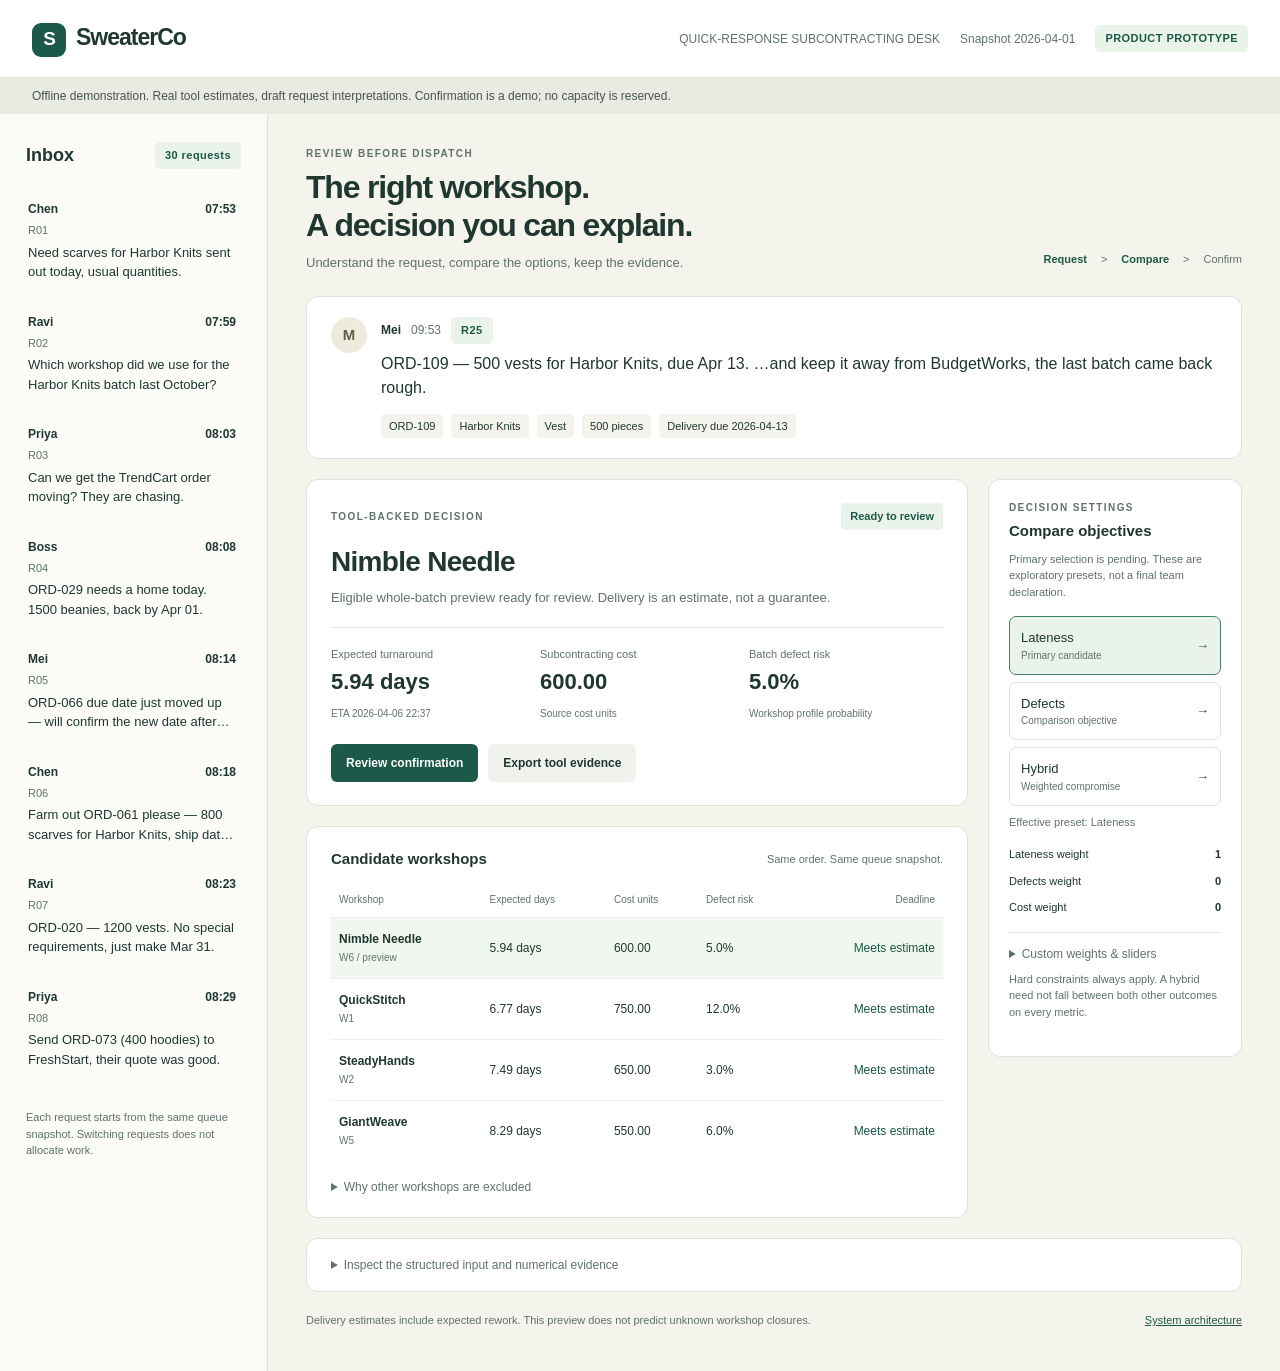
==== docs/prototype/index.html @ 8dcaa86b "Chart the candidates and compare against the reference policies The comparison view was a table only" ====
<!doctype html>
<html lang="en">
<head>
  <meta charset="utf-8">
  <meta name="viewport" content="width=device-width, initial-scale=1">
  <title>SweaterCo | Quick-Response Dispatch Desk prototype</title>
  <style>
    :root { color-scheme: light; --ink:#203731; --muted:#60726c; --paper:#f4f3ec; --line:#dce3db; --green:#1c5948; --mint:#e9f3e9; --amber:#94631a; }
    * { box-sizing:border-box; }
    body { margin:0; background:var(--paper); color:var(--ink); font:15px/1.5 -apple-system,BlinkMacSystemFont,"Segoe UI",sans-serif; }
    button,select { font:inherit; }
    button { cursor:pointer; }
    button:disabled { cursor:not-allowed; opacity:.6; }
    button:focus-visible, a:focus-visible, summary:focus-visible { outline:3px solid #cf923e; outline-offset:3px; }
    header { min-height:78px; display:flex; align-items:center; justify-content:space-between; padding:16px 32px; background:#fff; border-bottom:1px solid var(--line); gap:20px; }
    .brand { font-size:23px; font-weight:750; letter-spacing:-1px; }
    .brand span { display:inline-grid; place-items:center; background:var(--green); color:#fff; width:34px; height:34px; margin-right:10px; border-radius:9px; font-size:19px; }
    .top-meta { display:flex; align-items:center; gap:20px; font-size:12px; color:var(--muted); }
    .badge { display:inline-block; padding:5px 10px; border-radius:5px; font-size:11px; font-weight:700; letter-spacing:.04em; background:var(--mint); color:var(--green); }
    .demo-banner { padding:9px 32px; background:#e9eae1; color:#46554e; font-size:12px; }
    .shell { display:grid; grid-template-columns:268px minmax(0,1fr); min-height:calc(100vh - 115px); }
    aside { background:#fbfbf7; border-right:1px solid var(--line); padding:28px 16px; }
    .eyebrow { text-transform:uppercase; letter-spacing:.14em; font-size:10px; font-weight:750; color:var(--muted); }
    .inbox-heading { display:flex; align-items:center; justify-content:space-between; margin:0 10px 18px; }
    .inbox-heading h2 { margin:0; font-size:18px; }
    #inbox { max-height:900px; overflow-y:auto; padding-right:3px; }
    .request { width:100%; text-align:left; padding:13px 12px; border:0; border-radius:8px; margin-bottom:5px; background:transparent; color:var(--ink); }
    .request:hover { background:#efefe7; }
    .request[aria-pressed=true] { background:var(--green); color:#fff; }
    .request small { display:block; color:var(--muted); font-size:11px; margin:4px 0; }
    .request[aria-pressed=true] small { color:#c7ded4; }
    .request-line { display:flex; justify-content:space-between; gap:10px; font-size:12px; font-weight:650; }
    .request-text { font-size:13px; display:-webkit-box; -webkit-line-clamp:2; -webkit-box-orient:vertical; overflow:hidden; }
    .aside-note { font-size:11px; color:var(--muted); margin:22px 10px 0; }
    main { padding:32px 38px 42px; max-width:1530px; min-width:0; }
    .intro { display:flex; justify-content:space-between; align-items:end; gap:18px; margin-bottom:24px; }
    h1 { font-size:32px; line-height:1.18; letter-spacing:-1.2px; margin:8px 0; font-weight:650; }
    .intro p { color:var(--muted); margin:0; font-size:13px; }
    .flow { display:flex; gap:14px; font-size:11px; color:var(--muted); white-space:nowrap; padding-bottom:5px; }
    .flow b { color:var(--green); }
    .panel { background:#fff; border:1px solid var(--line); border-radius:12px; }
    .message { padding:20px 24px; display:grid; grid-template-columns:36px 1fr; gap:14px; }
    .avatar { background:#eeeadd; color:#675e45; border-radius:50%; width:36px; height:36px; display:grid; place-items:center; font-weight:700; }
    .message-meta { display:flex; gap:10px; align-items:center; flex-wrap:wrap; font-size:12px; color:var(--muted); }
    .message-meta strong { color:var(--ink); }
    #message { margin:8px 0 0; font-size:16px; }
    .context { display:flex; flex-wrap:wrap; gap:8px; margin-top:14px; }
    .context span { background:var(--paper); padding:4px 8px; border-radius:4px; font-size:11px; }
    .workspace { display:grid; grid-template-columns:minmax(0,1fr) 254px; gap:20px; margin-top:20px; align-items:start; }
    .workspace > * { min-width:0; }
    .decision { padding:23px 24px; }
    .decision-head { display:flex; justify-content:space-between; align-items:center; gap:10px; }
    .status { color:var(--green); background:var(--mint); border-radius:4px; padding:5px 9px; font-size:11px; font-weight:700; }
    .status.review { color:#7f5618; background:#faf0db; }
    .status.block { color:#8e4740; background:#f9e9e5; }
    #recommendation { font-size:28px; margin:15px 0 5px; letter-spacing:-.7px; line-height:1.2; }
    #explanation { color:var(--muted); font-size:13px; margin:10px 0 19px; }
    .metrics { display:grid; grid-template-columns:repeat(3,minmax(0,1fr)); border-top:1px solid var(--line); padding-top:18px; gap:15px; }
    .metric span { display:block; color:var(--muted); font-size:11px; }
    .metric strong { display:block; font-size:22px; font-weight:650; margin:3px 0; }
    .metric small { font-size:10px; color:var(--muted); }
    #flags { margin:14px 0 0; font-size:12px; color:var(--amber); }
    .actions { display:flex; flex-wrap:wrap; align-items:center; gap:10px; margin-top:20px; }
    .primary,.secondary { border:0; padding:10px 15px; border-radius:6px; font-size:12px; font-weight:650; }
    .primary { background:var(--green); color:#fff; }
    .secondary { background:#f0f2ed; color:var(--ink); }
    .objective { padding:20px; }
    .objective h2 { font-size:15px; margin:5px 0 8px; }
    .objective p { font-size:11px; color:var(--muted); margin:8px 0 16px; }
    .preset { width:100%; display:flex; justify-content:space-between; align-items:center; text-align:left; padding:11px; border:1px solid var(--line); background:#fff; border-radius:7px; color:var(--ink); margin-bottom:7px; font-size:13px; }
    .preset[aria-pressed=true] { background:var(--mint); border-color:#438266; }
    .preset small { display:block; color:var(--muted); font-size:10px; }
    .preset .mark { color:var(--green); }
    .weight-line { display:flex; justify-content:space-between; font-size:11px; margin-top:10px; }
    .weight-value { font-variant-numeric:tabular-nums; font-weight:650; }
    .objective details { border-top:1px solid var(--line); padding-top:12px; margin-top:16px; }
    summary { cursor:pointer; color:var(--muted); font-size:12px; }
    .comparison { margin-top:20px; padding:21px 24px; }
    .section-title { display:flex; align-items:center; justify-content:space-between; gap:12px; margin-bottom:12px; }
    .section-title h2 { font-size:15px; margin:0; }
    .section-title small { font-size:11px; color:var(--muted); }
    .table-wrap { overflow-x:auto; }
    table { width:100%; border-collapse:collapse; font-size:12px; text-align:left; }
    th { color:var(--muted); font-size:10px; font-weight:500; padding:10px 8px; white-space:nowrap; }
    td { border-top:1px solid #edf0ea; padding:12px 8px; white-space:nowrap; }
    td:last-child,th:last-child { text-align:right; }
    tr.chosen { background:#f0f7ee; }
    .workshop-name { display:block; font-weight:650; }
    td small { color:var(--muted); font-size:10px; }
    .pass { color:var(--green); } .late { color:#94631a; }
    .empty { font-size:13px; color:var(--muted); padding:18px 0; }
    #exclusions { margin-top:17px; }
    .exclusion { font-size:12px; padding:9px 0; border-top:1px solid #edf0ea; }
    .exclusion span { color:var(--muted); }
    .evidence { margin-top:20px; padding:17px 24px; }
    pre { white-space:pre-wrap; overflow-wrap:anywhere; max-height:350px; overflow:auto; font-size:11px; color:#43544c; background:#f6f7f2; padding:15px; border-radius:6px; }
    footer { margin-top:20px; display:flex; justify-content:space-between; flex-wrap:wrap; gap:12px; font-size:11px; color:var(--muted); }
    footer a { color:var(--green); }
    dialog { color:var(--ink); width:min(520px,92vw); border:1px solid var(--line); border-radius:14px; padding:30px; box-shadow:0 20px 100px #142b3140; }
    dialog::backdrop { background:#13281d70; }
    dialog h2 { margin:8px 0; font-size:24px; }
    dialog p { color:var(--muted); font-size:14px; }
    .receipt { margin-top:15px; padding:12px; background:var(--mint); border-radius:6px; font-size:12px; }
    [hidden] { display:none !important; }
    @media(min-width:1600px) { #inbox { max-height:1080px; } }
    @media(max-width:1150px) { main { padding:26px 22px; } .shell { grid-template-columns:225px minmax(0,1fr); } .workspace { grid-template-columns:1fr; } .objective { display:grid; grid-template-columns:1fr 1fr; gap:16px; } .flow { display:none; } }
    @media(max-width:700px) { header { padding:16px; } .top-meta .date { display:none; } .demo-banner { padding:10px 16px; } .shell { display:block; } aside { border-right:0; border-bottom:1px solid var(--line); padding:16px; } #inbox { display:flex; gap:8px; max-height:none; overflow-x:auto; } .request { min-width:210px; max-width:210px; margin:0; } .inbox-heading { margin-bottom:10px; } .aside-note { display:none; } main { padding:22px 16px; } h1 { font-size:27px; } .decision,.comparison { padding:20px 16px; } .objective { display:block; } .metrics { gap:10px; } .metric strong { font-size:18px; } .message { padding:18px; } footer { display:block; } }
    @media(max-width:700px) { header { gap:12px; } .brand { white-space:nowrap; font-size:20px; } .top-meta > span:first-child { display:none; } .top-meta { gap:0; } .top-meta .badge { font-size:9px; } }
    @media print { aside,.actions,.objective,footer,.demo-banner { display:none; } .shell,.workspace { display:block; } main { max-width:none; } .panel { break-inside:avoid; } }
  </style>
</head>
<body>
  <header>
    <div class="brand"><span aria-hidden="true">S</span>SweaterCo</div>
    <div class="top-meta"><span>QUICK-RESPONSE SUBCONTRACTING DESK</span><span class="date" id="as-of"></span><span class="badge">PRODUCT PROTOTYPE</span></div>
  </header>
  <div class="demo-banner">Offline demonstration. Real tool estimates, draft request interpretations. Confirmation is a demo; no capacity is reserved.</div>
  <div class="shell">
    <aside aria-label="Dispatch requests">
      <div class="inbox-heading"><h2>Inbox</h2><span class="badge" id="inbox-count"></span></div>
      <nav id="inbox" aria-label="Select a supplied request"></nav>
      <p class="aside-note">Each request starts from the same queue snapshot. Switching requests does not allocate work.</p>
    </aside>
    <main>
      <div class="intro"><div><div class="eyebrow">Review before dispatch</div><h1>The right workshop.<br>A decision you can explain.</h1><p>Understand the request, compare the options, keep the evidence.</p></div><div class="flow"><b>Request</b><span>&gt;</span><b>Compare</b><span>&gt;</span><span>Confirm</span></div></div>
      <section class="panel message" aria-label="Original request"><div class="avatar" id="avatar"></div><div><div class="message-meta"><strong id="sender"></strong><span id="message-time"></span><span id="request-id" class="badge"></span></div><p id="message"></p><div class="context" id="context"></div></div></section>
      <div class="workspace">
        <div>
          <section class="panel decision" aria-label="Allocation preview" aria-live="polite">
            <div class="decision-head"><span class="eyebrow">Tool-backed decision</span><span id="status" class="status"></span></div>
            <h2 id="recommendation"></h2><p id="explanation"></p>
            <div class="metrics" id="metrics"><div class="metric"><span>Expected turnaround</span><strong id="turnaround"></strong><small id="eta"></small></div><div class="metric"><span>Subcontracting cost</span><strong id="cost"></strong><small>Source cost units</small></div><div class="metric"><span>Batch defect risk</span><strong id="defects"></strong><small>Workshop profile probability</small></div></div>
            <p id="flags" hidden></p>
            <div class="actions"><button class="primary" id="confirm" type="button">Review confirmation</button><button class="secondary" id="download" type="button">Export tool evidence</button></div>
            <div class="receipt" id="receipt" role="status" hidden>Demo confirmation recorded in this view only. No allocation was saved and no queue was changed.</div>
          </section>
          <section class="panel comparison" aria-label="Workshop comparison">
            <div class="section-title"><h2>Candidate workshops</h2><small>Same order. Same queue snapshot.</small></div>
            <div class="table-wrap"><table id="candidate-table"><thead><tr><th>Workshop</th><th>Expected days</th><th>Cost units</th><th>Defect risk</th><th>Deadline</th></tr></thead><tbody id="candidates"></tbody></table></div>
            <p class="empty" id="empty" hidden></p>
            <details id="exclusions"><summary>Why other workshops are excluded</summary><div id="excluded-list"></div></details>
          </section>
        </div>
        <section class="panel objective" aria-label="Objective configuration">
          <div><div class="eyebrow">Decision settings</div><h2>Compare objectives</h2><p>Primary selection is pending. These are exploratory presets, not a final team declaration.</p>
          <div role="group" aria-label="Objective preset"><button class="preset" data-preset="lateness" aria-pressed="true"><span>Lateness<small>Primary candidate</small></span><span class="mark">&rarr;</span></button><button class="preset" data-preset="defects" aria-pressed="false"><span>Defects<small>Comparison objective</small></span><span class="mark">&rarr;</span></button><button class="preset" data-preset="hybrid" aria-pressed="false"><span>Hybrid<small>Weighted compromise</small></span><span class="mark">&rarr;</span></button></div></div>
          <div><p id="override"></p><div class="weight-line"><span>Lateness weight</span><span class="weight-value" id="weight-lateness"></span></div><div class="weight-line"><span>Defects weight</span><span class="weight-value" id="weight-defects"></span></div><div class="weight-line"><span>Cost weight</span><span class="weight-value" id="weight-cost"></span></div><details><summary>Custom weights &amp; sliders</summary><p>Live sliders in the planned Streamlit web app will call the Python preview tools. This HTML prototype switches precomputed presets.</p></details><p>Hard constraints always apply. A hybrid need not fall between both other outcomes on every metric.</p></div>
        </section>
      </div>
      <details class="panel evidence"><summary>Inspect the structured input and numerical evidence</summary><p class="eyebrow">Development fixture interpretation - requires human review</p><pre id="evidence"></pre></details>
      <footer><span>Delivery estimates include expected rework. This preview does not predict unknown workshop closures.</span><a href="../sprint1-architecture.svg">System architecture</a></footer>
    </main>
  </div>
  <dialog id="confirmation" aria-labelledby="dialog-title"><div class="eyebrow">Confirmation preview</div><h2 id="dialog-title">Review the allocation</h2><p id="confirm-summary"></p><p>The final app will validate the latest queue state and save an auditable allocation. This button demonstrates the interaction only.</p><div class="actions"><button id="cancel-confirm" class="secondary">Back to comparison</button><button id="demo-confirm" class="primary">Confirm demo only</button></div></dialog>
  <script id="dispatch-data" type="application/json">{"as_of":"2026-04-01","inbox_count":"30","inbox":[{"request_id":"R01","time":"07:53","requester":"Chen","text":"Need scarves for Harbor Knits sent out today, usual quantities."},{"request_id":"R02","time":"07:59","requester":"Ravi","text":"Which workshop did we use for the Harbor Knits batch last October?"},{"request_id":"R03","time":"08:03","requester":"Priya","text":"Can we get the TrendCart order moving? They are chasing."},{"request_id":"R04","time":"08:08","requester":"Boss","text":"ORD-029 needs a home today. 1500 beanies, back by Apr 01."},{"request_id":"R05","time":"08:14","requester":"Mei","text":"ORD-066 due date just moved up \u2014 will confirm the new date after the call, but line something up."},{"request_id":"R06","time":"08:18","requester":"Chen","text":"Farm out ORD-061 please \u2014 800 scarves for Harbor Knits, ship date Apr 05."},{"request_id":"R07","time":"08:23","requester":"Ravi","text":"ORD-020 \u2014 1200 vests. No special requirements, just make Mar 31."},{"request_id":"R08","time":"08:29","requester":"Priya","text":"Send ORD-073 (400 hoodies) to FreshStart, their quote was good."},{"request_id":"R09","time":"08:33","requester":"Boss","text":"ORD-045 \u2014 150 vests for Cotton Club, due Apr 09. It's urgent. Cost doesn't matter, just the fastest turnaround."},{"request_id":"R10","time":"08:38","requester":"Mei","text":"New rush coming in from Loom & Leaf \u2014 details to follow, but book capacity somewhere good."},{"request_id":"R11","time":"08:44","requester":"Chen","text":"OldMill is free right now \u2014 give them ORD-008."},{"request_id":"R12","time":"08:48","requester":"Ravi","text":"ORD-053 \u2014 800 polo shirts for UrbanThread, due Apr 10. Boss says nothing new to QuickStitch this week, they're swamped."},{"request_id":"R13","time":"08:53","requester":"Priya","text":"Finance asks: what price did we quote TrendCart on ORD-120?"},{"request_id":"R14","time":"08:59","requester":"Boss","text":"QuickStitch for the scarves on ORD-103?"},{"request_id":"R15","time":"09:03","requester":"Mei","text":"Boss wants the Loom & Leaf stuff outside asap."},{"request_id":"R16","time":"09:08","requester":"Chen","text":"Northwind Apparel confirmed the reorder: ORD-114, 2000 hoodies. Needs to ship Mar 23, so it has to go out today."},{"request_id":"R17","time":"09:14","requester":"Ravi","text":"ORD-120 \u2014 1500 vests for TrendCart. Factory is full, this one goes outside. Back by Mar 17 please."},{"request_id":"R18","time":"09:18","requester":"Priya","text":"Any movement on ORD-999? Customer is chasing."},{"request_id":"R19","time":"09:23","requester":"Boss","text":"That big reorder from last week \u2014 send it to whoever is quickest."},{"request_id":"R20","time":"09:29","requester":"Mei","text":"New one for the network: ORD-103, 2000 scarves for Bright Basics, due Apr 04."},{"request_id":"R21","time":"09:33","requester":"Chen","text":"ORD-081 \u2014 1500 crewneck sweaters for Harbor Knits, due Apr 13. Margin is thin on this one \u2014 cheapest shop that can still make Apr 13."},{"request_id":"R22","time":"09:38","requester":"Ravi","text":"ORD-083 ready to dispatch. 1000 hoodies for Maple & Co, back by Mar 23."},{"request_id":"R23","time":"09:44","requester":"Priya","text":"ORD-093 \u2014 100 beanies for Maple & Co, due Mar 29. Split it across two shops if that gets it back faster."},{"request_id":"R24","time":"09:48","requester":"Boss","text":"Little Loom does lovely work \u2014 ORD-015 to them?"},{"request_id":"R25","time":"09:53","requester":"Mei","text":"ORD-109 \u2014 500 vests for Harbor Knits, due Apr 13. \u2026and keep it away from BudgetWorks, the last batch came back rough."},{"request_id":"R26","time":"09:59","requester":"Chen","text":"Can someone place ORD-107? 2000 cardigans, Northwind Apparel, due Mar 16."},{"request_id":"R27","time":"10:03","requester":"Ravi","text":"ORD-055 \u2014 800 crewneck sweaters for Cotton Club, due Mar 31. Cotton Club rejected a batch last month, so lowest defect rate you can get."},{"request_id":"R28","time":"10:08","requester":"Priya","text":"Sending ORD-002 outside \u2014 1000 crewneck sweaters. Who has room this week? Due Mar 29."},{"request_id":"R29","time":"10:14","requester":"Boss","text":"The vests need to go out this week \u2014 who takes them?"},{"request_id":"R30","time":"10:18","requester":"Mei","text":"Please allocate ORD-099: 1500 polo shirts, Northwind Apparel. Deadline Apr 05."}],"previews":{"R01":{"lateness":{"request":{"request_id":"R01","time":"07:53","requester":"Chen","text":"Need scarves for Harbor Knits sent out today, usual quantities."},"input":{"order_id":null,"customer":"Harbor Knits","product":"Scarf","intent":"allocate","pieces":null,"due_date":null,"date_uncertain":false,"date_kind":"delivery","suggested_workshop":null,"exclusions":[],"preference":"configured","split_requested":false,"clarification":"Which order and what quantity does usual quantities mean?"},"snapshot":{"as_of":"2026-04-01","queues":{"W1":4.0,"W2":2.5,"W3":5.0,"W4":0.5,"W5":3.0,"W6":1.0,"W7":0.0,"W8":0.0},"sources":{"orders.csv":"0880af9742fe7cc0923c5009e2de48a0bedb57b78cc294e35a1c9721fe0311f8","workshops.csv":"d7e1c97d3d338a2b5aef8e35f167e3582f22c4526e9c736c5b4c8125505ec59e","dispatch_requests.txt":"ffb566389665fb27a6045aab605236d7cdfa6f64ae4c24e6423cb506522bc04f","simulate.py":"eee4780f8f550de70fec85d0698fa7176fe1918c14f9544b34fe022fc9ae9507"},"id":"ef22a949f7f012457b5fad58baa9a2abb0942f271d1237d66712b31e2cd4e082"},"configured_weights":{"lateness":1.0,"defects":0.0,"cost":0.0},"effective_weights":{"lateness":1.0,"defects":0.0,"cost":0.0},"scales":{"lateness_days":7.0,"defect_probability":0.1,"cost_per_piece":1.0},"candidates":[],"baselines":[],"excluded":[],"flags":[],"recommendation":null,"alternative":null,"commit_allowed":false,"tool_sources":{"allocator.py":"98c27f79270e4da1b2ed87d696aa849f34f683ca664f34ebc64bf3d9d39865cf","dispatch.py":"067abb975f57a1ef1300a20c94fe89b5d455aec8a1d836ae6f4c22e6d6be0f3e"},"assumption":"Independent hypothetical preview; source queue days reused as of inbox date.","resolution":{"status":"AMBIGUOUS","matches":[{"order_id":"ORD-049","customer":"Harbor Knits","product":"Scarf","category":"ACCESSORIES","pieces":"300","order_date":"2026-01-08","due_date":"2026-01-22","status":"COMPLETE","current_stage":"COMPLETE","last_activity_date":"2026-01-30","completed_date":"2026-01-30","days_late":"8"},{"order_id":"ORD-101","customer":"Harbor Knits","product":"Scarf","category":"ACCESSORIES","pieces":"1200","order_date":"2026-01-13","due_date":"2026-01-27","status":"COMPLETE","current_stage":"COMPLETE","last_activity_date":"2026-02-07","completed_date":"2026-02-07","days_late":"11"},{"order_id":"ORD-061","customer":"Harbor Knits","product":"Scarf","category":"ACCESSORIES","pieces":"800","order_date":"2026-03-12","due_date":"2026-04-05","status":"IN_PROGRESS","current_stage":"WASHING","last_activity_date":"2026-03-30","completed_date":"","days_late":""},{"order_id":"ORD-108","customer":"Harbor Knits","product":"Scarf","category":"ACCESSORIES","pieces":"2000","order_date":"2026-03-17","due_date":"2026-04-03","status":"IN_PROGRESS","current_stage":"ASSEMBLY","last_activity_date":"2026-03-31","completed_date":"","days_late":""}]},"status":"CLARIFY","message":"Which order do you mean? Please confirm its order ID. Which order and what quantity does usual quantities mean?"},"defects":{"request":{"request_id":"R01","time":"07:53","requester":"Chen","text":"Need scarves for Harbor Knits sent out today, usual quantities."},"input":{"order_id":null,"customer":"Harbor Knits","product":"Scarf","intent":"allocate","pieces":null,"due_date":null,"date_uncertain":false,"date_kind":"delivery","suggested_workshop":null,"exclusions":[],"preference":"configured","split_requested":false,"clarification":"Which order and what quantity does usual quantities mean?"},"snapshot":{"as_of":"2026-04-01","queues":{"W1":4.0,"W2":2.5,"W3":5.0,"W4":0.5,"W5":3.0,"W6":1.0,"W7":0.0,"W8":0.0},"sources":{"orders.csv":"0880af9742fe7cc0923c5009e2de48a0bedb57b78cc294e35a1c9721fe0311f8","workshops.csv":"d7e1c97d3d338a2b5aef8e35f167e3582f22c4526e9c736c5b4c8125505ec59e","dispatch_requests.txt":"ffb566389665fb27a6045aab605236d7cdfa6f64ae4c24e6423cb506522bc04f","simulate.py":"eee4780f8f550de70fec85d0698fa7176fe1918c14f9544b34fe022fc9ae9507"},"id":"ef22a949f7f012457b5fad58baa9a2abb0942f271d1237d66712b31e2cd4e082"},"configured_weights":{"lateness":0.0,"defects":1.0,"cost":0.0},"effective_weights":{"lateness":0.0,"defects":1.0,"cost":0.0},"scales":{"lateness_days":7.0,"defect_probability":0.1,"cost_per_piece":1.0},"candidates":[],"baselines":[],"excluded":[],"flags":[],"recommendation":null,"alternative":null,"commit_allowed":false,"tool_sources":{"allocator.py":"98c27f79270e4da1b2ed87d696aa849f34f683ca664f34ebc64bf3d9d39865cf","dispatch.py":"067abb975f57a1ef1300a20c94fe89b5d455aec8a1d836ae6f4c22e6d6be0f3e"},"assumption":"Independent hypothetical preview; source queue days reused as of inbox date.","resolution":{"status":"AMBIGUOUS","matches":[{"order_id":"ORD-049","customer":"Harbor Knits","product":"Scarf","category":"ACCESSORIES","pieces":"300","order_date":"2026-01-08","due_date":"2026-01-22","status":"COMPLETE","current_stage":"COMPLETE","last_activity_date":"2026-01-30","completed_date":"2026-01-30","days_late":"8"},{"order_id":"ORD-101","customer":"Harbor Knits","product":"Scarf","category":"ACCESSORIES","pieces":"1200","order_date":"2026-01-13","due_date":"2026-01-27","status":"COMPLETE","current_stage":"COMPLETE","last_activity_date":"2026-02-07","completed_date":"2026-02-07","days_late":"11"},{"order_id":"ORD-061","customer":"Harbor Knits","product":"Scarf","category":"ACCESSORIES","pieces":"800","order_date":"2026-03-12","due_date":"2026-04-05","status":"IN_PROGRESS","current_stage":"WASHING","last_activity_date":"2026-03-30","completed_date":"","days_late":""},{"order_id":"ORD-108","customer":"Harbor Knits","product":"Scarf","category":"ACCESSORIES","pieces":"2000","order_date":"2026-03-17","due_date":"2026-04-03","status":"IN_PROGRESS","current_stage":"ASSEMBLY","last_activity_date":"2026-03-31","completed_date":"","days_late":""}]},"status":"CLARIFY","message":"Which order do you mean? Please confirm its order ID. Which order and what quantity does usual quantities mean?"},"hybrid":{"request":{"request_id":"R01","time":"07:53","requester":"Chen","text":"Need scarves for Harbor Knits sent out today, usual quantities."},"input":{"order_id":null,"customer":"Harbor Knits","product":"Scarf","intent":"allocate","pieces":null,"due_date":null,"date_uncertain":false,"date_kind":"delivery","suggested_workshop":null,"exclusions":[],"preference":"configured","split_requested":false,"clarification":"Which order and what quantity does usual quantities mean?"},"snapshot":{"as_of":"2026-04-01","queues":{"W1":4.0,"W2":2.5,"W3":5.0,"W4":0.5,"W5":3.0,"W6":1.0,"W7":0.0,"W8":0.0},"sources":{"orders.csv":"0880af9742fe7cc0923c5009e2de48a0bedb57b78cc294e35a1c9721fe0311f8","workshops.csv":"d7e1c97d3d338a2b5aef8e35f167e3582f22c4526e9c736c5b4c8125505ec59e","dispatch_requests.txt":"ffb566389665fb27a6045aab605236d7cdfa6f64ae4c24e6423cb506522bc04f","simulate.py":"eee4780f8f550de70fec85d0698fa7176fe1918c14f9544b34fe022fc9ae9507"},"id":"ef22a949f7f012457b5fad58baa9a2abb0942f271d1237d66712b31e2cd4e082"},"configured_weights":{"lateness":0.7,"defects":0.3,"cost":0.0},"effective_weights":{"lateness":0.7,"defects":0.3,"cost":0.0},"scales":{"lateness_days":7.0,"defect_probability":0.1,"cost_per_piece":1.0},"candidates":[],"baselines":[],"excluded":[],"flags":[],"recommendation":null,"alternative":null,"commit_allowed":false,"tool_sources":{"allocator.py":"98c27f79270e4da1b2ed87d696aa849f34f683ca664f34ebc64bf3d9d39865cf","dispatch.py":"067abb975f57a1ef1300a20c94fe89b5d455aec8a1d836ae6f4c22e6d6be0f3e"},"assumption":"Independent hypothetical preview; source queue days reused as of inbox date.","resolution":{"status":"AMBIGUOUS","matches":[{"order_id":"ORD-049","customer":"Harbor Knits","product":"Scarf","category":"ACCESSORIES","pieces":"300","order_date":"2026-01-08","due_date":"2026-01-22","status":"COMPLETE","current_stage":"COMPLETE","last_activity_date":"2026-01-30","completed_date":"2026-01-30","days_late":"8"},{"order_id":"ORD-101","customer":"Harbor Knits","product":"Scarf","category":"ACCESSORIES","pieces":"1200","order_date":"2026-01-13","due_date":"2026-01-27","status":"COMPLETE","current_stage":"COMPLETE","last_activity_date":"2026-02-07","completed_date":"2026-02-07","days_late":"11"},{"order_id":"ORD-061","customer":"Harbor Knits","product":"Scarf","category":"ACCESSORIES","pieces":"800","order_date":"2026-03-12","due_date":"2026-04-05","status":"IN_PROGRESS","current_stage":"WASHING","last_activity_date":"2026-03-30","completed_date":"","days_late":""},{"order_id":"ORD-108","customer":"Harbor Knits","product":"Scarf","category":"ACCESSORIES","pieces":"2000","order_date":"2026-03-17","due_date":"2026-04-03","status":"IN_PROGRESS","current_stage":"ASSEMBLY","last_activity_date":"2026-03-31","completed_date":"","days_late":""}]},"status":"CLARIFY","message":"Which order do you mean? Please confirm its order ID. Which order and what quantity does usual quantities mean?"}},"R02":{"lateness":{"request":{"request_id":"R02","time":"07:59","requester":"Ravi","text":"Which workshop did we use for the Harbor Knits batch last October?"},"input":{"order_id":null,"customer":"Harbor Knits","product":null,"intent":"history","pieces":null,"due_date":null,"date_uncertain":false,"date_kind":"delivery","suggested_workshop":null,"exclusions":[],"preference":"configured","split_requested":false,"clarification":null},"snapshot":{"as_of":"2026-04-01","queues":{"W1":4.0,"W2":2.5,"W3":5.0,"W4":0.5,"W5":3.0,"W6":1.0,"W7":0.0,"W8":0.0},"sources":{"orders.csv":"0880af9742fe7cc0923c5009e2de48a0bedb57b78cc294e35a1c9721fe0311f8","workshops.csv":"d7e1c97d3d338a2b5aef8e35f167e3582f22c4526e9c736c5b4c8125505ec59e","dispatch_requests.txt":"ffb566389665fb27a6045aab605236d7cdfa6f64ae4c24e6423cb506522bc04f","simulate.py":"eee4780f8f550de70fec85d0698fa7176fe1918c14f9544b34fe022fc9ae9507"},"id":"ef22a949f7f012457b5fad58baa9a2abb0942f271d1237d66712b31e2cd4e082"},"configured_weights":{"lateness":1.0,"defects":0.0,"cost":0.0},"effective_weights":{"lateness":1.0,"defects":0.0,"cost":0.0},"scales":{"lateness_days":7.0,"defect_probability":0.1,"cost_per_piece":1.0},"candidates":[],"baselines":[],"excluded":[],"flags":[],"recommendation":null,"alternative":null,"commit_allowed":false,"tool_sources":{"allocator.py":"98c27f79270e4da1b2ed87d696aa849f34f683ca664f34ebc64bf3d9d39865cf","dispatch.py":"067abb975f57a1ef1300a20c94fe89b5d455aec8a1d836ae6f4c22e6d6be0f3e"},"assumption":"Independent hypothetical preview; source queue days reused as of inbox date.","status":"DECLINE","message":"The supplied data contains neither customer quotes nor past workshop allocations."},"defects":{"request":{"request_id":"R02","time":"07:59","requester":"Ravi","text":"Which workshop did we use for the Harbor Knits batch last October?"},"input":{"order_id":null,"customer":"Harbor Knits","product":null,"intent":"history","pieces":null,"due_date":null,"date_uncertain":false,"date_kind":"delivery","suggested_workshop":null,"exclusions":[],"preference":"configured","split_requested":false,"clarification":null},"snapshot":{"as_of":"2026-04-01","queues":{"W1":4.0,"W2":2.5,"W3":5.0,"W4":0.5,"W5":3.0,"W6":1.0,"W7":0.0,"W8":0.0},"sources":{"orders.csv":"0880af9742fe7cc0923c5009e2de48a0bedb57b78cc294e35a1c9721fe0311f8","workshops.csv":"d7e1c97d3d338a2b5aef8e35f167e3582f22c4526e9c736c5b4c8125505ec59e","dispatch_requests.txt":"ffb566389665fb27a6045aab605236d7cdfa6f64ae4c24e6423cb506522bc04f","simulate.py":"eee4780f8f550de70fec85d0698fa7176fe1918c14f9544b34fe022fc9ae9507"},"id":"ef22a949f7f012457b5fad58baa9a2abb0942f271d1237d66712b31e2cd4e082"},"configured_weights":{"lateness":0.0,"defects":1.0,"cost":0.0},"effective_weights":{"lateness":0.0,"defects":1.0,"cost":0.0},"scales":{"lateness_days":7.0,"defect_probability":0.1,"cost_per_piece":1.0},"candidates":[],"baselines":[],"excluded":[],"flags":[],"recommendation":null,"alternative":null,"commit_allowed":false,"tool_sources":{"allocator.py":"98c27f79270e4da1b2ed87d696aa849f34f683ca664f34ebc64bf3d9d39865cf","dispatch.py":"067abb975f57a1ef1300a20c94fe89b5d455aec8a1d836ae6f4c22e6d6be0f3e"},"assumption":"Independent hypothetical preview; source queue days reused as of inbox date.","status":"DECLINE","message":"The supplied data contains neither customer quotes nor past workshop allocations."},"hybrid":{"request":{"request_id":"R02","time":"07:59","requester":"Ravi","text":"Which workshop did we use for the Harbor Knits batch last October?"},"input":{"order_id":null,"customer":"Harbor Knits","product":null,"intent":"history","pieces":null,"due_date":null,"date_uncertain":false,"date_kind":"delivery","suggested_workshop":null,"exclusions":[],"preference":"configured","split_requested":false,"clarification":null},"snapshot":{"as_of":"2026-04-01","queues":{"W1":4.0,"W2":2.5,"W3":5.0,"W4":0.5,"W5":3.0,"W6":1.0,"W7":0.0,"W8":0.0},"sources":{"orders.csv":"0880af9742fe7cc0923c5009e2de48a0bedb57b78cc294e35a1c9721fe0311f8","workshops.csv":"d7e1c97d3d338a2b5aef8e35f167e3582f22c4526e9c736c5b4c8125505ec59e","dispatch_requests.txt":"ffb566389665fb27a6045aab605236d7cdfa6f64ae4c24e6423cb506522bc04f","simulate.py":"eee4780f8f550de70fec85d0698fa7176fe1918c14f9544b34fe022fc9ae9507"},"id":"ef22a949f7f012457b5fad58baa9a2abb0942f271d1237d66712b31e2cd4e082"},"configured_weights":{"lateness":0.7,"defects":0.3,"cost":0.0},"effective_weights":{"lateness":0.7,"defects":0.3,"cost":0.0},"scales":{"lateness_days":7.0,"defect_probability":0.1,"cost_per_piece":1.0},"candidates":[],"baselines":[],"excluded":[],"flags":[],"recommendation":null,"alternative":null,"commit_allowed":false,"tool_sources":{"allocator.py":"98c27f79270e4da1b2ed87d696aa849f34f683ca664f34ebc64bf3d9d39865cf","dispatch.py":"067abb975f57a1ef1300a20c94fe89b5d455aec8a1d836ae6f4c22e6d6be0f3e"},"assumption":"Independent hypothetical preview; source queue days reused as of inbox date.","status":"DECLINE","message":"The supplied data contains neither customer quotes nor past workshop allocations."}},"R03":{"lateness":{"request":{"request_id":"R03","time":"08:03","requester":"Priya","text":"Can we get the TrendCart order moving? They are chasing."},"input":{"order_id":null,"customer":"TrendCart","product":null,"intent":"allocate","pieces":null,"due_date":null,"date_uncertain":false,"date_kind":"delivery","suggested_workshop":null,"exclusions":[],"preference":"configured","split_requested":false,"clarification":null},"snapshot":{"as_of":"2026-04-01","queues":{"W1":4.0,"W2":2.5,"W3":5.0,"W4":0.5,"W5":3.0,"W6":1.0,"W7":0.0,"W8":0.0},"sources":{"orders.csv":"0880af9742fe7cc0923c5009e2de48a0bedb57b78cc294e35a1c9721fe0311f8","workshops.csv":"d7e1c97d3d338a2b5aef8e35f167e3582f22c4526e9c736c5b4c8125505ec59e","dispatch_requests.txt":"ffb566389665fb27a6045aab605236d7cdfa6f64ae4c24e6423cb506522bc04f","simulate.py":"eee4780f8f550de70fec85d0698fa7176fe1918c14f9544b34fe022fc9ae9507"},"id":"ef22a949f7f012457b5fad58baa9a2abb0942f271d1237d66712b31e2cd4e082"},"configured_weights":{"lateness":1.0,"defects":0.0,"cost":0.0},"effective_weights":{"lateness":1.0,"defects":0.0,"cost":0.0},"scales":{"lateness_days":7.0,"defect_probability":0.1,"cost_per_piece":1.0},"candidates":[],"baselines":[],"excluded":[],"flags":[],"recommendation":null,"alternative":null,"commit_allowed":false,"tool_sources":{"allocator.py":"98c27f79270e4da1b2ed87d696aa849f34f683ca664f34ebc64bf3d9d39865cf","dispatch.py":"067abb975f57a1ef1300a20c94fe89b5d455aec8a1d836ae6f4c22e6d6be0f3e"},"assumption":"Independent hypothetical preview; source queue days reused as of inbox date.","resolution":{"status":"AMBIGUOUS","matches":[{"order_id":"ORD-076","customer":"TrendCart","product":"Crewneck sweater","category":"TOPS","pieces":"1200","order_date":"2026-01-02","due_date":"2026-01-27","status":"COMPLETE","current_stage":"COMPLETE","last_activity_date":"2026-02-08","completed_date":"2026-02-08","days_late":"12"},{"order_id":"ORD-087","customer":"TrendCart","product":"Hoodie","category":"TOPS","pieces":"1000","order_date":"2026-01-03","due_date":"2026-01-19","status":"COMPLETE","current_stage":"COMPLETE","last_activity_date":"2026-02-18","completed_date":"2026-02-18","days_late":"30"},{"order_id":"ORD-091","customer":"TrendCart","product":"Polo shirt","category":"TOPS","pieces":"600","order_date":"2026-01-03","due_date":"2026-02-02","status":"COMPLETE","current_stage":"COMPLETE","last_activity_date":"2026-01-27","completed_date":"2026-01-27","days_late":"-6"},{"order_id":"ORD-028","customer":"TrendCart","product":"Beanie","category":"ACCESSORIES","pieces":"150","order_date":"2026-01-10","due_date":"2026-01-26","status":"COMPLETE","current_stage":"COMPLETE","last_activity_date":"2026-02-04","completed_date":"2026-02-04","days_late":"9"},{"order_id":"ORD-115","customer":"TrendCart","product":"Cardigan","category":"TOPS","pieces":"2000","order_date":"2026-01-10","due_date":"2026-01-28","status":"COMPLETE","current_stage":"COMPLETE","last_activity_date":"2026-02-28","completed_date":"2026-02-28","days_late":"31"},{"order_id":"ORD-021","customer":"TrendCart","product":"Vest","category":"TOPS","pieces":"800","order_date":"2026-01-17","due_date":"2026-02-18","status":"COMPLETE","current_stage":"COMPLETE","last_activity_date":"2026-02-13","completed_date":"2026-02-13","days_late":"-5"},{"order_id":"ORD-059","customer":"TrendCart","product":"Scarf","category":"ACCESSORIES","pieces":"100","order_date":"2026-01-22","due_date":"2026-02-24","status":"COMPLETE","current_stage":"COMPLETE","last_activity_date":"2026-02-15","completed_date":"2026-02-15","days_late":"-9"},{"order_id":"ORD-090","customer":"TrendCart","product":"Polo shirt","category":"TOPS","pieces":"600","order_date":"2026-01-22","due_date":"2026-02-23","status":"COMPLETE","current_stage":"COMPLETE","last_activity_date":"2026-03-06","completed_date":"2026-03-06","days_late":"11"},{"order_id":"ORD-014","customer":"TrendCart","product":"Vest","category":"TOPS","pieces":"2000","order_date":"2026-01-27","due_date":"2026-02-28","status":"COMPLETE","current_stage":"COMPLETE","last_activity_date":"2026-03-23","completed_date":"2026-03-23","days_late":"23"},{"order_id":"ORD-054","customer":"TrendCart","product":"Vest","category":"TOPS","pieces":"600","order_date":"2026-02-20","due_date":"2026-03-06","status":"COMPLETE","current_stage":"COMPLETE","last_activity_date":"2026-03-29","completed_date":"2026-03-29","days_late":"23"},{"order_id":"ORD-120","customer":"TrendCart","product":"Vest","category":"TOPS","pieces":"1500","order_date":"2026-02-27","due_date":"2026-03-17","status":"IN_PROGRESS","current_stage":"ASSEMBLY","last_activity_date":"2026-03-30","completed_date":"","days_late":""},{"order_id":"ORD-030","customer":"TrendCart","product":"Cardigan","category":"TOPS","pieces":"400","order_date":"2026-02-28","due_date":"2026-03-27","status":"COMPLETE","current_stage":"COMPLETE","last_activity_date":"2026-03-28","completed_date":"2026-03-28","days_late":"1"},{"order_id":"ORD-020","customer":"TrendCart","product":"Vest","category":"TOPS","pieces":"1200","order_date":"2026-03-08","due_date":"2026-03-31","status":"IN_PROGRESS","current_stage":"WASHING","last_activity_date":"2026-03-30","completed_date":"","days_late":""},{"order_id":"ORD-096","customer":"TrendCart","product":"Beanie","category":"ACCESSORIES","pieces":"1000","order_date":"2026-03-19","due_date":"2026-04-17","status":"IN_PROGRESS","current_stage":"KNITTING","last_activity_date":"2026-04-01","completed_date":"","days_late":""},{"order_id":"ORD-005","customer":"TrendCart","product":"Scarf","category":"ACCESSORIES","pieces":"500","order_date":"2026-03-21","due_date":"2026-04-20","status":"IN_PROGRESS","current_stage":"KNITTING","last_activity_date":"2026-03-24","completed_date":"","days_late":""},{"order_id":"ORD-017","customer":"TrendCart","product":"Cardigan","category":"TOPS","pieces":"800","order_date":"2026-03-23","due_date":"2026-04-10","status":"IN_PROGRESS","current_stage":"KNITTING","last_activity_date":"2026-04-01","completed_date":"","days_late":""},{"order_id":"ORD-082","customer":"TrendCart","product":"Beanie","category":"ACCESSORIES","pieces":"600","order_date":"2026-03-27","due_date":"2026-05-01","status":"IN_PROGRESS","current_stage":"KNITTING","last_activity_date":"2026-03-30","completed_date":"","days_late":""}]},"status":"CLARIFY","message":"Which order do you mean? Please confirm its order ID."},"defects":{"request":{"request_id":"R03","time":"08:03","requester":"Priya","text":"Can we get the TrendCart order moving? They are chasing."},"input":{"order_id":null,"customer":"TrendCart","product":null,"intent":"allocate","pieces":null,"due_date":null,"date_uncertain":false,"date_kind":"delivery","suggested_workshop":null,"exclusions":[],"preference":"configured","split_requested":false,"clarification":null},"snapshot":{"as_of":"2026-04-01","queues":{"W1":4.0,"W2":2.5,"W3":5.0,"W4":0.5,"W5":3.0,"W6":1.0,"W7":0.0,"W8":0.0},"sources":{"orders.csv":"0880af9742fe7cc0923c5009e2de48a0bedb57b78cc294e35a1c9721fe0311f8","workshops.csv":"d7e1c97d3d338a2b5aef8e35f167e3582f22c4526e9c736c5b4c8125505ec59e","dispatch_requests.txt":"ffb566389665fb27a6045aab605236d7cdfa6f64ae4c24e6423cb506522bc04f","simulate.py":"eee4780f8f550de70fec85d0698fa7176fe1918c14f9544b34fe022fc9ae9507"},"id":"ef22a949f7f012457b5fad58baa9a2abb0942f271d1237d66712b31e2cd4e082"},"configured_weights":{"lateness":0.0,"defects":1.0,"cost":0.0},"effective_weights":{"lateness":0.0,"defects":1.0,"cost":0.0},"scales":{"lateness_days":7.0,"defect_probability":0.1,"cost_per_piece":1.0},"candidates":[],"baselines":[],"excluded":[],"flags":[],"recommendation":null,"alternative":null,"commit_allowed":false,"tool_sources":{"allocator.py":"98c27f79270e4da1b2ed87d696aa849f34f683ca664f34ebc64bf3d9d39865cf","dispatch.py":"067abb975f57a1ef1300a20c94fe89b5d455aec8a1d836ae6f4c22e6d6be0f3e"},"assumption":"Independent hypothetical preview; source queue days reused as of inbox date.","resolution":{"status":"AMBIGUOUS","matches":[{"order_id":"ORD-076","customer":"TrendCart","product":"Crewneck sweater","category":"TOPS","pieces":"1200","order_date":"2026-01-02","due_date":"2026-01-27","status":"COMPLETE","current_stage":"COMPLETE","last_activity_date":"2026-02-08","completed_date":"2026-02-08","days_late":"12"},{"order_id":"ORD-087","customer":"TrendCart","product":"Hoodie","category":"TOPS","pieces":"1000","order_date":"2026-01-03","due_date":"2026-01-19","status":"COMPLETE","current_stage":"COMPLETE","last_activity_date":"2026-02-18","completed_date":"2026-02-18","days_late":"30"},{"order_id":"ORD-091","customer":"TrendCart","product":"Polo shirt","category":"TOPS","pieces":"600","order_date":"2026-01-03","due_date":"2026-02-02","status":"COMPLETE","current_stage":"COMPLETE","last_activity_date":"2026-01-27","completed_date":"2026-01-27","days_late":"-6"},{"order_id":"ORD-028","customer":"TrendCart","product":"Beanie","category":"ACCESSORIES","pieces":"150","order_date":"2026-01-10","due_date":"2026-01-26","status":"COMPLETE","current_stage":"COMPLETE","last_activity_date":"2026-02-04","completed_date":"2026-02-04","days_late":"9"},{"order_id":"ORD-115","customer":"TrendCart","product":"Cardigan","category":"TOPS","pieces":"2000","order_date":"2026-01-10","due_date":"2026-01-28","status":"COMPLETE","current_stage":"COMPLETE","last_activity_date":"2026-02-28","completed_date":"2026-02-28","days_late":"31"},{"order_id":"ORD-021","customer":"TrendCart","product":"Vest","category":"TOPS","pieces":"800","order_date":"2026-01-17","due_date":"2026-02-18","status":"COMPLETE","current_stage":"COMPLETE","last_activity_date":"2026-02-13","completed_date":"2026-02-13","days_late":"-5"},{"order_id":"ORD-059","customer":"TrendCart","product":"Scarf","category":"ACCESSORIES","pieces":"100","order_date":"2026-01-22","due_date":"2026-02-24","status":"COMPLETE","current_stage":"COMPLETE","last_activity_date":"2026-02-15","completed_date":"2026-02-15","days_late":"-9"},{"order_id":"ORD-090","customer":"TrendCart","product":"Polo shirt","category":"TOPS","pieces":"600","order_date":"2026-01-22","due_date":"2026-02-23","status":"COMPLETE","current_stage":"COMPLETE","last_activity_date":"2026-03-06","completed_date":"2026-03-06","days_late":"11"},{"order_id":"ORD-014","customer":"TrendCart","product":"Vest","category":"TOPS","pieces":"2000","order_date":"2026-01-27","due_date":"2026-02-28","status":"COMPLETE","current_stage":"COMPLETE","last_activity_date":"2026-03-23","completed_date":"2026-03-23","days_late":"23"},{"order_id":"ORD-054","customer":"TrendCart","product":"Vest","category":"TOPS","pieces":"600","order_date":"2026-02-20","due_date":"2026-03-06","status":"COMPLETE","current_stage":"COMPLETE","last_activity_date":"2026-03-29","completed_date":"2026-03-29","days_late":"23"},{"order_id":"ORD-120","customer":"TrendCart","product":"Vest","category":"TOPS","pieces":"1500","order_date":"2026-02-27","due_date":"2026-03-17","status":"IN_PROGRESS","current_stage":"ASSEMBLY","last_activity_date":"2026-03-30","completed_date":"","days_late":""},{"order_id":"ORD-030","customer":"TrendCart","product":"Cardigan","category":"TOPS","pieces":"400","order_date":"2026-02-28","due_date":"2026-03-27","status":"COMPLETE","current_stage":"COMPLETE","last_activity_date":"2026-03-28","completed_date":"2026-03-28","days_late":"1"},{"order_id":"ORD-020","customer":"TrendCart","product":"Vest","category":"TOPS","pieces":"1200","order_date":"2026-03-08","due_date":"2026-03-31","status":"IN_PROGRESS","current_stage":"WASHING","last_activity_date":"2026-03-30","completed_date":"","days_late":""},{"order_id":"ORD-096","customer":"TrendCart","product":"Beanie","category":"ACCESSORIES","pieces":"1000","order_date":"2026-03-19","due_date":"2026-04-17","status":"IN_PROGRESS","current_stage":"KNITTING","last_activity_date":"2026-04-01","completed_date":"","days_late":""},{"order_id":"ORD-005","customer":"TrendCart","product":"Scarf","category":"ACCESSORIES","pieces":"500","order_date":"2026-03-21","due_date":"2026-04-20","status":"IN_PROGRESS","current_stage":"KNITTING","last_activity_date":"2026-03-24","completed_date":"","days_late":""},{"order_id":"ORD-017","customer":"TrendCart","product":"Cardigan","category":"TOPS","pieces":"800","order_date":"2026-03-23","due_date":"2026-04-10","status":"IN_PROGRESS","current_stage":"KNITTING","last_activity_date":"2026-04-01","completed_date":"","days_late":""},{"order_id":"ORD-082","customer":"TrendCart","product":"Beanie","category":"ACCESSORIES","pieces":"600","order_date":"2026-03-27","due_date":"2026-05-01","status":"IN_PROGRESS","current_stage":"KNITTING","last_activity_date":"2026-03-30","completed_date":"","days_late":""}]},"status":"CLARIFY","message":"Which order do you mean? Please confirm its order ID."},"hybrid":{"request":{"request_id":"R03","time":"08:03","requester":"Priya","text":"Can we get the TrendCart order moving? They are chasing."},"input":{"order_id":null,"customer":"TrendCart","product":null,"intent":"allocate","pieces":null,"due_date":null,"date_uncertain":false,"date_kind":"delivery","suggested_workshop":null,"exclusions":[],"preference":"configured","split_requested":false,"clarification":null},"snapshot":{"as_of":"2026-04-01","queues":{"W1":4.0,"W2":2.5,"W3":5.0,"W4":0.5,"W5":3.0,"W6":1.0,"W7":0.0,"W8":0.0},"sources":{"orders.csv":"0880af9742fe7cc0923c5009e2de48a0bedb57b78cc294e35a1c9721fe0311f8","workshops.csv":"d7e1c97d3d338a2b5aef8e35f167e3582f22c4526e9c736c5b4c8125505ec59e","dispatch_requests.txt":"ffb566389665fb27a6045aab605236d7cdfa6f64ae4c24e6423cb506522bc04f","simulate.py":"eee4780f8f550de70fec85d0698fa7176fe1918c14f9544b34fe022fc9ae9507"},"id":"ef22a949f7f012457b5fad58baa9a2abb0942f271d1237d66712b31e2cd4e082"},"configured_weights":{"lateness":0.7,"defects":0.3,"cost":0.0},"effective_weights":{"lateness":0.7,"defects":0.3,"cost":0.0},"scales":{"lateness_days":7.0,"defect_probability":0.1,"cost_per_piece":1.0},"candidates":[],"baselines":[],"excluded":[],"flags":[],"recommendation":null,"alternative":null,"commit_allowed":false,"tool_sources":{"allocator.py":"98c27f79270e4da1b2ed87d696aa849f34f683ca664f34ebc64bf3d9d39865cf","dispatch.py":"067abb975f57a1ef1300a20c94fe89b5d455aec8a1d836ae6f4c22e6d6be0f3e"},"assumption":"Independent hypothetical preview; source queue days reused as of inbox date.","resolution":{"status":"AMBIGUOUS","matches":[{"order_id":"ORD-076","customer":"TrendCart","product":"Crewneck sweater","category":"TOPS","pieces":"1200","order_date":"2026-01-02","due_date":"2026-01-27","status":"COMPLETE","current_stage":"COMPLETE","last_activity_date":"2026-02-08","completed_date":"2026-02-08","days_late":"12"},{"order_id":"ORD-087","customer":"TrendCart","product":"Hoodie","category":"TOPS","pieces":"1000","order_date":"2026-01-03","due_date":"2026-01-19","status":"COMPLETE","current_stage":"COMPLETE","last_activity_date":"2026-02-18","completed_date":"2026-02-18","days_late":"30"},{"order_id":"ORD-091","customer":"TrendCart","product":"Polo shirt","category":"TOPS","pieces":"600","order_date":"2026-01-03","due_date":"2026-02-02","status":"COMPLETE","current_stage":"COMPLETE","last_activity_date":"2026-01-27","completed_date":"2026-01-27","days_late":"-6"},{"order_id":"ORD-028","customer":"TrendCart","product":"Beanie","category":"ACCESSORIES","pieces":"150","order_date":"2026-01-10","due_date":"2026-01-26","status":"COMPLETE","current_stage":"COMPLETE","last_activity_date":"2026-02-04","completed_date":"2026-02-04","days_late":"9"},{"order_id":"ORD-115","customer":"TrendCart","product":"Cardigan","category":"TOPS","pieces":"2000","order_date":"2026-01-10","due_date":"2026-01-28","status":"COMPLETE","current_stage":"COMPLETE","last_activity_date":"2026-02-28","completed_date":"2026-02-28","days_late":"31"},{"order_id":"ORD-021","customer":"TrendCart","product":"Vest","category":"TOPS","pieces":"800","order_date":"2026-01-17","due_date":"2026-02-18","status":"COMPLETE","current_stage":"COMPLETE","last_activity_date":"2026-02-13","completed_date":"2026-02-13","days_late":"-5"},{"order_id":"ORD-059","customer":"TrendCart","product":"Scarf","category":"ACCESSORIES","pieces":"100","order_date":"2026-01-22","due_date":"2026-02-24","status":"COMPLETE","current_stage":"COMPLETE","last_activity_date":"2026-02-15","completed_date":"2026-02-15","days_late":"-9"},{"order_id":"ORD-090","customer":"TrendCart","product":"Polo shirt","category":"TOPS","pieces":"600","order_date":"2026-01-22","due_date":"2026-02-23","status":"COMPLETE","current_stage":"COMPLETE","last_activity_date":"2026-03-06","completed_date":"2026-03-06","days_late":"11"},{"order_id":"ORD-014","customer":"TrendCart","product":"Vest","category":"TOPS","pieces":"2000","order_date":"2026-01-27","due_date":"2026-02-28","status":"COMPLETE","current_stage":"COMPLETE","last_activity_date":"2026-03-23","completed_date":"2026-03-23","days_late":"23"},{"order_id":"ORD-054","customer":"TrendCart","product":"Vest","category":"TOPS","pieces":"600","order_date":"2026-02-20","due_date":"2026-03-06","status":"COMPLETE","current_stage":"COMPLETE","last_activity_date":"2026-03-29","completed_date":"2026-03-29","days_late":"23"},{"order_id":"ORD-120","customer":"TrendCart","product":"Vest","category":"TOPS","pieces":"1500","order_date":"2026-02-27","due_date":"2026-03-17","status":"IN_PROGRESS","current_stage":"ASSEMBLY","last_activity_date":"2026-03-30","completed_date":"","days_late":""},{"order_id":"ORD-030","customer":"TrendCart","product":"Cardigan","category":"TOPS","pieces":"400","order_date":"2026-02-28","due_date":"2026-03-27","status":"COMPLETE","current_stage":"COMPLETE","last_activity_date":"2026-03-28","completed_date":"2026-03-28","days_late":"1"},{"order_id":"ORD-020","customer":"TrendCart","product":"Vest","category":"TOPS","pieces":"1200","order_date":"2026-03-08","due_date":"2026-03-31","status":"IN_PROGRESS","current_stage":"WASHING","last_activity_date":"2026-03-30","completed_date":"","days_late":""},{"order_id":"ORD-096","customer":"TrendCart","product":"Beanie","category":"ACCESSORIES","pieces":"1000","order_date":"2026-03-19","due_date":"2026-04-17","status":"IN_PROGRESS","current_stage":"KNITTING","last_activity_date":"2026-04-01","completed_date":"","days_late":""},{"order_id":"ORD-005","customer":"TrendCart","product":"Scarf","category":"ACCESSORIES","pieces":"500","order_date":"2026-03-21","due_date":"2026-04-20","status":"IN_PROGRESS","current_stage":"KNITTING","last_activity_date":"2026-03-24","completed_date":"","days_late":""},{"order_id":"ORD-017","customer":"TrendCart","product":"Cardigan","category":"TOPS","pieces":"800","order_date":"2026-03-23","due_date":"2026-04-10","status":"IN_PROGRESS","current_stage":"KNITTING","last_activity_date":"2026-04-01","completed_date":"","days_late":""},{"order_id":"ORD-082","customer":"TrendCart","product":"Beanie","category":"ACCESSORIES","pieces":"600","order_date":"2026-03-27","due_date":"2026-05-01","status":"IN_PROGRESS","current_stage":"KNITTING","last_activity_date":"2026-03-30","completed_date":"","days_late":""}]},"status":"CLARIFY","message":"Which order do you mean? Please confirm its order ID."}},"R04":{"lateness":{"request":{"request_id":"R04","time":"08:08","requester":"Boss","text":"ORD-029 needs a home today. 1500 beanies, back by Apr 01."},"input":{"order_id":"ORD-029","customer":null,"product":null,"intent":"allocate","pieces":1500,"due_date":"2026-04-01","date_uncertain":false,"date_kind":"delivery","suggested_workshop":null,"exclusions":[],"preference":"configured","split_requested":false,"clarification":null},"snapshot":{"as_of":"2026-04-01","queues":{"W1":4.0,"W2":2.5,"W3":5.0,"W4":0.5,"W5":3.0,"W6":1.0,"W7":0.0,"W8":0.0},"sources":{"orders.csv":"0880af9742fe7cc0923c5009e2de48a0bedb57b78cc294e35a1c9721fe0311f8","workshops.csv":"d7e1c97d3d338a2b5aef8e35f167e3582f22c4526e9c736c5b4c8125505ec59e","dispatch_requests.txt":"ffb566389665fb27a6045aab605236d7cdfa6f64ae4c24e6423cb506522bc04f","simulate.py":"eee4780f8f550de70fec85d0698fa7176fe1918c14f9544b34fe022fc9ae9507"},"id":"ef22a949f7f012457b5fad58baa9a2abb0942f271d1237d66712b31e2cd4e082"},"configured_weights":{"lateness":1.0,"defects":0.0,"cost":0.0},"effective_weights":{"lateness":1.0,"defects":0.0,"cost":0.0},"scales":{"lateness_days":7.0,"defect_probability":0.1,"cost_per_piece":1.0},"candidates":[{"estimate":{"workshop_id":"W2","queue_days":2.5,"process_days":8.823529411764707,"transport_days":2,"turnaround_days":13.323529411764707,"expected_turnaround_days":13.455882352941178,"available_days":0.0,"lateness_days":13.455882352941178,"defect_risk":0.03,"cost":1950.0},"lateness_component":1.9222689075630253,"defects_component":0.0,"cost_component":0.0,"score":1.9222689075630253,"name":"SteadyHands","meets_deadline":false,"display":{"eta":"2026-04-14 10:57","turnaround":"13.46 days","lateness":"13.46 days","cost":"1,950.00","defects":"3.0%","score":"1.9223"}},{"estimate":{"workshop_id":"W6","queue_days":1.0,"process_days":11.538461538461538,"transport_days":1,"turnaround_days":13.538461538461538,"expected_turnaround_days":13.826923076923077,"available_days":0.0,"lateness_days":13.826923076923077,"defect_risk":0.05,"cost":1800.0},"lateness_component":1.9752747252747251,"defects_component":0.0,"cost_component":0.0,"score":1.9752747252747251,"name":"Nimble Needle","meets_deadline":false,"display":{"eta":"2026-04-14 19:51","turnaround":"13.83 days","lateness":"13.83 days","cost":"1,800.00","defects":"5.0%","score":"1.9753"}},{"estimate":{"workshop_id":"W4","queue_days":0.5,"process_days":21.428571428571427,"transport_days":1,"turnaround_days":22.928571428571427,"expected_turnaround_days":23.142857142857142,"available_days":0.0,"lateness_days":23.142857142857142,"defect_risk":0.02,"cost":2400.0},"lateness_component":3.306122448979592,"defects_component":0.0,"cost_component":0.0,"score":3.306122448979592,"name":"Little Loom","meets_deadline":false,"display":{"eta":"2026-04-24 03:26","turnaround":"23.14 days","lateness":"23.14 days","cost":"2,400.00","defects":"2.0%","score":"3.3061"}}],"baselines":[{"policy":"earliest_finish","label":"Earliest finish (short heuristic)","workshop_id":"W2","name":"SteadyHands","meets_deadline":false,"respects_exclusions":true,"estimate":{"workshop_id":"W2","queue_days":2.5,"process_days":8.823529411764707,"transport_days":2,"turnaround_days":13.323529411764707,"expected_turnaround_days":13.455882352941178,"available_days":0.0,"lateness_days":13.455882352941178,"defect_risk":0.03,"cost":1950.0},"display":{"eta":"2026-04-14 10:57","turnaround":"13.46 days","lateness":"13.46 days","cost":"1,950.00","defects":"3.0%"}},{"policy":"cheapest","label":"Cheapest eligible","workshop_id":"W6","name":"Nimble Needle","meets_deadline":false,"respects_exclusions":true,"estimate":{"workshop_id":"W6","queue_days":1.0,"process_days":11.538461538461538,"transport_days":1,"turnaround_days":13.538461538461538,"expected_turnaround_days":13.826923076923077,"available_days":0.0,"lateness_days":13.826923076923077,"defect_risk":0.05,"cost":1800.0},"display":{"eta":"2026-04-14 19:51","turnaround":"13.83 days","lateness":"13.83 days","cost":"1,800.00","defects":"5.0%"}},{"policy":"greedy_biggest","label":"Biggest capacity","workshop_id":"W2","name":"SteadyHands","meets_deadline":false,"respects_exclusions":true,"estimate":{"workshop_id":"W2","queue_days":2.5,"process_days":8.823529411764707,"transport_days":2,"turnaround_days":13.323529411764707,"expected_turnaround_days":13.455882352941178,"available_days":0.0,"lateness_days":13.455882352941178,"defect_risk":0.03,"cost":1950.0},"display":{"eta":"2026-04-14 10:57","turnaround":"13.46 days","lateness":"13.46 days","cost":"1,950.00","defects":"3.0%"}},{"policy":"random_choice","label":"Random eligible (seeded)","workshop_id":"W4","name":"Little Loom","meets_deadline":false,"respects_exclusions":true,"estimate":{"workshop_id":"W4","queue_days":0.5,"process_days":21.428571428571427,"transport_days":1,"turnaround_days":22.928571428571427,"expected_turnaround_days":23.142857142857142,"available_days":0.0,"lateness_days":23.142857142857142,"defect_risk":0.02,"cost":2400.0},"display":{"eta":"2026-04-24 03:26","turnaround":"23.14 days","lateness":"23.14 days","cost":"2,400.00","defects":"2.0%"}}],"excluded":[{"workshop_id":"W1","name":"QuickStitch","reasons":["Cannot make ACCESSORIES."]},{"workshop_id":"W3","name":"BudgetWorks","reasons":["Cannot make ACCESSORIES."]},{"workshop_id":"W5","name":"GiantWeave","reasons":["Cannot make ACCESSORIES."]},{"workshop_id":"W7","name":"OldMill","reasons":["Status is SUSPENDED."]},{"workshop_id":"W8","name":"FreshStart","reasons":["Cannot make ACCESSORIES.","Batch exceeds the 300-piece limit."]}],"flags":["NO_ON_TIME_OPTION","SELECTED_OPTION_LATE"],"recommendation":"W2","alternative":null,"commit_allowed":false,"tool_sources":{"allocator.py":"98c27f79270e4da1b2ed87d696aa849f34f683ca664f34ebc64bf3d9d39865cf","dispatch.py":"067abb975f57a1ef1300a20c94fe89b5d455aec8a1d836ae6f4c22e6d6be0f3e"},"assumption":"Independent hypothetical preview; source queue days reused as of inbox date.","resolution":{"status":"RESOLVED","matches":[{"order_id":"ORD-029","customer":"Northwind Apparel","product":"Beanie","category":"ACCESSORIES","pieces":"1500","order_date":"2026-03-10","due_date":"2026-04-01","status":"IN_PROGRESS","current_stage":"WASHING","last_activity_date":"2026-04-01","completed_date":"","days_late":""}]},"order":{"order_id":"ORD-029","customer":"Northwind Apparel","product":"Beanie","category":"ACCESSORIES","pieces":"1500","order_date":"2026-03-10","due_date":"2026-04-01","status":"IN_PROGRESS","current_stage":"WASHING","last_activity_date":"2026-04-01","completed_date":"","days_late":""},"batch":{"order_id":"ORD-029","category":"ACCESSORIES","pieces":1500,"sent_date":"2026-04-01","due_date":"2026-04-01"},"deadline_source":"request","has_on_time_option":false,"status":"NEEDS_REVIEW","message":"Whole-batch option shown for discussion. Agree a deadline or split plan before allocation."},"defects":{"request":{"request_id":"R04","time":"08:08","requester":"Boss","text":"ORD-029 needs a home today. 1500 beanies, back by Apr 01."},"input":{"order_id":"ORD-029","customer":null,"product":null,"intent":"allocate","pieces":1500,"due_date":"2026-04-01","date_uncertain":false,"date_kind":"delivery","suggested_workshop":null,"exclusions":[],"preference":"configured","split_requested":false,"clarification":null},"snapshot":{"as_of":"2026-04-01","queues":{"W1":4.0,"W2":2.5,"W3":5.0,"W4":0.5,"W5":3.0,"W6":1.0,"W7":0.0,"W8":0.0},"sources":{"orders.csv":"0880af9742fe7cc0923c5009e2de48a0bedb57b78cc294e35a1c9721fe0311f8","workshops.csv":"d7e1c97d3d338a2b5aef8e35f167e3582f22c4526e9c736c5b4c8125505ec59e","dispatch_requests.txt":"ffb566389665fb27a6045aab605236d7cdfa6f64ae4c24e6423cb506522bc04f","simulate.py":"eee4780f8f550de70fec85d0698fa7176fe1918c14f9544b34fe022fc9ae9507"},"id":"ef22a949f7f012457b5fad58baa9a2abb0942f271d1237d66712b31e2cd4e082"},"configured_weights":{"lateness":0.0,"defects":1.0,"cost":0.0},"effective_weights":{"lateness":0.0,"defects":1.0,"cost":0.0},"scales":{"lateness_days":7.0,"defect_probability":0.1,"cost_per_piece":1.0},"candidates":[{"estimate":{"workshop_id":"W4","queue_days":0.5,"process_days":21.428571428571427,"transport_days":1,"turnaround_days":22.928571428571427,"expected_turnaround_days":23.142857142857142,"available_days":0.0,"lateness_days":23.142857142857142,"defect_risk":0.02,"cost":2400.0},"lateness_component":0.0,"defects_component":0.19999999999999998,"cost_component":0.0,"score":0.19999999999999998,"name":"Little Loom","meets_deadline":false,"display":{"eta":"2026-04-24 03:26","turnaround":"23.14 days","lateness":"23.14 days","cost":"2,400.00","defects":"2.0%","score":"0.2000"}},{"estimate":{"workshop_id":"W2","queue_days":2.5,"process_days":8.823529411764707,"transport_days":2,"turnaround_days":13.323529411764707,"expected_turnaround_days":13.455882352941178,"available_days":0.0,"lateness_days":13.455882352941178,"defect_risk":0.03,"cost":1950.0},"lateness_component":0.0,"defects_component":0.3,"cost_component":0.0,"score":0.3,"name":"SteadyHands","meets_deadline":false,"display":{"eta":"2026-04-14 10:57","turnaround":"13.46 days","lateness":"13.46 days","cost":"1,950.00","defects":"3.0%","score":"0.3000"}},{"estimate":{"workshop_id":"W6","queue_days":1.0,"process_days":11.538461538461538,"transport_days":1,"turnaround_days":13.538461538461538,"expected_turnaround_days":13.826923076923077,"available_days":0.0,"lateness_days":13.826923076923077,"defect_risk":0.05,"cost":1800.0},"lateness_component":0.0,"defects_component":0.5,"cost_component":0.0,"score":0.5,"name":"Nimble Needle","meets_deadline":false,"display":{"eta":"2026-04-14 19:51","turnaround":"13.83 days","lateness":"13.83 days","cost":"1,800.00","defects":"5.0%","score":"0.5000"}}],"baselines":[{"policy":"earliest_finish","label":"Earliest finish (short heuristic)","workshop_id":"W2","name":"SteadyHands","meets_deadline":false,"respects_exclusions":true,"estimate":{"workshop_id":"W2","queue_days":2.5,"process_days":8.823529411764707,"transport_days":2,"turnaround_days":13.323529411764707,"expected_turnaround_days":13.455882352941178,"available_days":0.0,"lateness_days":13.455882352941178,"defect_risk":0.03,"cost":1950.0},"display":{"eta":"2026-04-14 10:57","turnaround":"13.46 days","lateness":"13.46 days","cost":"1,950.00","defects":"3.0%"}},{"policy":"cheapest","label":"Cheapest eligible","workshop_id":"W6","name":"Nimble Needle","meets_deadline":false,"respects_exclusions":true,"estimate":{"workshop_id":"W6","queue_days":1.0,"process_days":11.538461538461538,"transport_days":1,"turnaround_days":13.538461538461538,"expected_turnaround_days":13.826923076923077,"available_days":0.0,"lateness_days":13.826923076923077,"defect_risk":0.05,"cost":1800.0},"display":{"eta":"2026-04-14 19:51","turnaround":"13.83 days","lateness":"13.83 days","cost":"1,800.00","defects":"5.0%"}},{"policy":"greedy_biggest","label":"Biggest capacity","workshop_id":"W2","name":"SteadyHands","meets_deadline":false,"respects_exclusions":true,"estimate":{"workshop_id":"W2","queue_days":2.5,"process_days":8.823529411764707,"transport_days":2,"turnaround_days":13.323529411764707,"expected_turnaround_days":13.455882352941178,"available_days":0.0,"lateness_days":13.455882352941178,"defect_risk":0.03,"cost":1950.0},"display":{"eta":"2026-04-14 10:57","turnaround":"13.46 days","lateness":"13.46 days","cost":"1,950.00","defects":"3.0%"}},{"policy":"random_choice","label":"Random eligible (seeded)","workshop_id":"W4","name":"Little Loom","meets_deadline":false,"respects_exclusions":true,"estimate":{"workshop_id":"W4","queue_days":0.5,"process_days":21.428571428571427,"transport_days":1,"turnaround_days":22.928571428571427,"expected_turnaround_days":23.142857142857142,"available_days":0.0,"lateness_days":23.142857142857142,"defect_risk":0.02,"cost":2400.0},"display":{"eta":"2026-04-24 03:26","turnaround":"23.14 days","lateness":"23.14 days","cost":"2,400.00","defects":"2.0%"}}],"excluded":[{"workshop_id":"W1","name":"QuickStitch","reasons":["Cannot make ACCESSORIES."]},{"workshop_id":"W3","name":"BudgetWorks","reasons":["Cannot make ACCESSORIES."]},{"workshop_id":"W5","name":"GiantWeave","reasons":["Cannot make ACCESSORIES."]},{"workshop_id":"W7","name":"OldMill","reasons":["Status is SUSPENDED."]},{"workshop_id":"W8","name":"FreshStart","reasons":["Cannot make ACCESSORIES.","Batch exceeds the 300-piece limit."]}],"flags":["NO_ON_TIME_OPTION","SELECTED_OPTION_LATE"],"recommendation":"W4","alternative":null,"commit_allowed":false,"tool_sources":{"allocator.py":"98c27f79270e4da1b2ed87d696aa849f34f683ca664f34ebc64bf3d9d39865cf","dispatch.py":"067abb975f57a1ef1300a20c94fe89b5d455aec8a1d836ae6f4c22e6d6be0f3e"},"assumption":"Independent hypothetical preview; source queue days reused as of inbox date.","resolution":{"status":"RESOLVED","matches":[{"order_id":"ORD-029","customer":"Northwind Apparel","product":"Beanie","category":"ACCESSORIES","pieces":"1500","order_date":"2026-03-10","due_date":"2026-04-01","status":"IN_PROGRESS","current_stage":"WASHING","last_activity_date":"2026-04-01","completed_date":"","days_late":""}]},"order":{"order_id":"ORD-029","customer":"Northwind Apparel","product":"Beanie","category":"ACCESSORIES","pieces":"1500","order_date":"2026-03-10","due_date":"2026-04-01","status":"IN_PROGRESS","current_stage":"WASHING","last_activity_date":"2026-04-01","completed_date":"","days_late":""},"batch":{"order_id":"ORD-029","category":"ACCESSORIES","pieces":1500,"sent_date":"2026-04-01","due_date":"2026-04-01"},"deadline_source":"request","has_on_time_option":false,"status":"NEEDS_REVIEW","message":"Whole-batch option shown for discussion. Agree a deadline or split plan before allocation."},"hybrid":{"request":{"request_id":"R04","time":"08:08","requester":"Boss","text":"ORD-029 needs a home today. 1500 beanies, back by Apr 01."},"input":{"order_id":"ORD-029","customer":null,"product":null,"intent":"allocate","pieces":1500,"due_date":"2026-04-01","date_uncertain":false,"date_kind":"delivery","suggested_workshop":null,"exclusions":[],"preference":"configured","split_requested":false,"clarification":null},"snapshot":{"as_of":"2026-04-01","queues":{"W1":4.0,"W2":2.5,"W3":5.0,"W4":0.5,"W5":3.0,"W6":1.0,"W7":0.0,"W8":0.0},"sources":{"orders.csv":"0880af9742fe7cc0923c5009e2de48a0bedb57b78cc294e35a1c9721fe0311f8","workshops.csv":"d7e1c97d3d338a2b5aef8e35f167e3582f22c4526e9c736c5b4c8125505ec59e","dispatch_requests.txt":"ffb566389665fb27a6045aab605236d7cdfa6f64ae4c24e6423cb506522bc04f","simulate.py":"eee4780f8f550de70fec85d0698fa7176fe1918c14f9544b34fe022fc9ae9507"},"id":"ef22a949f7f012457b5fad58baa9a2abb0942f271d1237d66712b31e2cd4e082"},"configured_weights":{"lateness":0.7,"defects":0.3,"cost":0.0},"effective_weights":{"lateness":0.7,"defects":0.3,"cost":0.0},"scales":{"lateness_days":7.0,"defect_probability":0.1,"cost_per_piece":1.0},"candidates":[{"estimate":{"workshop_id":"W2","queue_days":2.5,"process_days":8.823529411764707,"transport_days":2,"turnaround_days":13.323529411764707,"expected_turnaround_days":13.455882352941178,"available_days":0.0,"lateness_days":13.455882352941178,"defect_risk":0.03,"cost":1950.0},"lateness_component":1.3455882352941178,"defects_component":0.08999999999999998,"cost_component":0.0,"score":1.4355882352941178,"name":"SteadyHands","meets_deadline":false,"display":{"eta":"2026-04-14 10:57","turnaround":"13.46 days","lateness":"13.46 days","cost":"1,950.00","defects":"3.0%","score":"1.4356"}},{"estimate":{"workshop_id":"W6","queue_days":1.0,"process_days":11.538461538461538,"transport_days":1,"turnaround_days":13.538461538461538,"expected_turnaround_days":13.826923076923077,"available_days":0.0,"lateness_days":13.826923076923077,"defect_risk":0.05,"cost":1800.0},"lateness_component":1.3826923076923077,"defects_component":0.15,"cost_component":0.0,"score":1.5326923076923076,"name":"Nimble Needle","meets_deadline":false,"display":{"eta":"2026-04-14 19:51","turnaround":"13.83 days","lateness":"13.83 days","cost":"1,800.00","defects":"5.0%","score":"1.5327"}},{"estimate":{"workshop_id":"W4","queue_days":0.5,"process_days":21.428571428571427,"transport_days":1,"turnaround_days":22.928571428571427,"expected_turnaround_days":23.142857142857142,"available_days":0.0,"lateness_days":23.142857142857142,"defect_risk":0.02,"cost":2400.0},"lateness_component":2.314285714285714,"defects_component":0.06,"cost_component":0.0,"score":2.374285714285714,"name":"Little Loom","meets_deadline":false,"display":{"eta":"2026-04-24 03:26","turnaround":"23.14 days","lateness":"23.14 days","cost":"2,400.00","defects":"2.0%","score":"2.3743"}}],"baselines":[{"policy":"earliest_finish","label":"Earliest finish (short heuristic)","workshop_id":"W2","name":"SteadyHands","meets_deadline":false,"respects_exclusions":true,"estimate":{"workshop_id":"W2","queue_days":2.5,"process_days":8.823529411764707,"transport_days":2,"turnaround_days":13.323529411764707,"expected_turnaround_days":13.455882352941178,"available_days":0.0,"lateness_days":13.455882352941178,"defect_risk":0.03,"cost":1950.0},"display":{"eta":"2026-04-14 10:57","turnaround":"13.46 days","lateness":"13.46 days","cost":"1,950.00","defects":"3.0%"}},{"policy":"cheapest","label":"Cheapest eligible","workshop_id":"W6","name":"Nimble Needle","meets_deadline":false,"respects_exclusions":true,"estimate":{"workshop_id":"W6","queue_days":1.0,"process_days":11.538461538461538,"transport_days":1,"turnaround_days":13.538461538461538,"expected_turnaround_days":13.826923076923077,"available_days":0.0,"lateness_days":13.826923076923077,"defect_risk":0.05,"cost":1800.0},"display":{"eta":"2026-04-14 19:51","turnaround":"13.83 days","lateness":"13.83 days","cost":"1,800.00","defects":"5.0%"}},{"policy":"greedy_biggest","label":"Biggest capacity","workshop_id":"W2","name":"SteadyHands","meets_deadline":false,"respects_exclusions":true,"estimate":{"workshop_id":"W2","queue_days":2.5,"process_days":8.823529411764707,"transport_days":2,"turnaround_days":13.323529411764707,"expected_turnaround_days":13.455882352941178,"available_days":0.0,"lateness_days":13.455882352941178,"defect_risk":0.03,"cost":1950.0},"display":{"eta":"2026-04-14 10:57","turnaround":"13.46 days","lateness":"13.46 days","cost":"1,950.00","defects":"3.0%"}},{"policy":"random_choice","label":"Random eligible (seeded)","workshop_id":"W4","name":"Little Loom","meets_deadline":false,"respects_exclusions":true,"estimate":{"workshop_id":"W4","queue_days":0.5,"process_days":21.428571428571427,"transport_days":1,"turnaround_days":22.928571428571427,"expected_turnaround_days":23.142857142857142,"available_days":0.0,"lateness_days":23.142857142857142,"defect_risk":0.02,"cost":2400.0},"display":{"eta":"2026-04-24 03:26","turnaround":"23.14 days","lateness":"23.14 days","cost":"2,400.00","defects":"2.0%"}}],"excluded":[{"workshop_id":"W1","name":"QuickStitch","reasons":["Cannot make ACCESSORIES."]},{"workshop_id":"W3","name":"BudgetWorks","reasons":["Cannot make ACCESSORIES."]},{"workshop_id":"W5","name":"GiantWeave","reasons":["Cannot make ACCESSORIES."]},{"workshop_id":"W7","name":"OldMill","reasons":["Status is SUSPENDED."]},{"workshop_id":"W8","name":"FreshStart","reasons":["Cannot make ACCESSORIES.","Batch exceeds the 300-piece limit."]}],"flags":["NO_ON_TIME_OPTION","SELECTED_OPTION_LATE"],"recommendation":"W2","alternative":null,"commit_allowed":false,"tool_sources":{"allocator.py":"98c27f79270e4da1b2ed87d696aa849f34f683ca664f34ebc64bf3d9d39865cf","dispatch.py":"067abb975f57a1ef1300a20c94fe89b5d455aec8a1d836ae6f4c22e6d6be0f3e"},"assumption":"Independent hypothetical preview; source queue days reused as of inbox date.","resolution":{"status":"RESOLVED","matches":[{"order_id":"ORD-029","customer":"Northwind Apparel","product":"Beanie","category":"ACCESSORIES","pieces":"1500","order_date":"2026-03-10","due_date":"2026-04-01","status":"IN_PROGRESS","current_stage":"WASHING","last_activity_date":"2026-04-01","completed_date":"","days_late":""}]},"order":{"order_id":"ORD-029","customer":"Northwind Apparel","product":"Beanie","category":"ACCESSORIES","pieces":"1500","order_date":"2026-03-10","due_date":"2026-04-01","status":"IN_PROGRESS","current_stage":"WASHING","last_activity_date":"2026-04-01","completed_date":"","days_late":""},"batch":{"order_id":"ORD-029","category":"ACCESSORIES","pieces":1500,"sent_date":"2026-04-01","due_date":"2026-04-01"},"deadline_source":"request","has_on_time_option":false,"status":"NEEDS_REVIEW","message":"Whole-batch option shown for discussion. Agree a deadline or split plan before allocation."}},"R05":{"lateness":{"request":{"request_id":"R05","time":"08:14","requester":"Mei","text":"ORD-066 due date just moved up \u2014 will confirm the new date after the call, but line something up."},"input":{"order_id":"ORD-066","customer":null,"product":null,"intent":"allocate","pieces":null,"due_date":null,"date_uncertain":true,"date_kind":"delivery","suggested_workshop":null,"exclusions":[],"preference":"configured","split_requested":false,"clarification":null},"snapshot":{"as_of":"2026-04-01","queues":{"W1":4.0,"W2":2.5,"W3":5.0,"W4":0.5,"W5":3.0,"W6":1.0,"W7":0.0,"W8":0.0},"sources":{"orders.csv":"0880af9742fe7cc0923c5009e2de48a0bedb57b78cc294e35a1c9721fe0311f8","workshops.csv":"d7e1c97d3d338a2b5aef8e35f167e3582f22c4526e9c736c5b4c8125505ec59e","dispatch_requests.txt":"ffb566389665fb27a6045aab605236d7cdfa6f64ae4c24e6423cb506522bc04f","simulate.py":"eee4780f8f550de70fec85d0698fa7176fe1918c14f9544b34fe022fc9ae9507"},"id":"ef22a949f7f012457b5fad58baa9a2abb0942f271d1237d66712b31e2cd4e082"},"configured_weights":{"lateness":1.0,"defects":0.0,"cost":0.0},"effective_weights":{"lateness":1.0,"defects":0.0,"cost":0.0},"scales":{"lateness_days":7.0,"defect_probability":0.1,"cost_per_piece":1.0},"candidates":[],"baselines":[],"excluded":[],"flags":[],"recommendation":null,"alternative":null,"commit_allowed":false,"tool_sources":{"allocator.py":"98c27f79270e4da1b2ed87d696aa849f34f683ca664f34ebc64bf3d9d39865cf","dispatch.py":"067abb975f57a1ef1300a20c94fe89b5d455aec8a1d836ae6f4c22e6d6be0f3e"},"assumption":"Independent hypothetical preview; source queue days reused as of inbox date.","resolution":{"status":"RESOLVED","matches":[{"order_id":"ORD-066","customer":"Northwind Apparel","product":"Polo shirt","category":"TOPS","pieces":"1000","order_date":"2026-03-22","due_date":"2026-04-26","status":"IN_PROGRESS","current_stage":"ASSEMBLY","last_activity_date":"2026-03-30","completed_date":"","days_late":""}]},"order":{"order_id":"ORD-066","customer":"Northwind Apparel","product":"Polo shirt","category":"TOPS","pieces":"1000","order_date":"2026-03-22","due_date":"2026-04-26","status":"IN_PROGRESS","current_stage":"ASSEMBLY","last_activity_date":"2026-03-30","completed_date":"","days_late":""},"status":"CLARIFY","message":"Confirm the revised delivery deadline before ranking workshops."},"defects":{"request":{"request_id":"R05","time":"08:14","requester":"Mei","text":"ORD-066 due date just moved up \u2014 will confirm the new date after the call, but line something up."},"input":{"order_id":"ORD-066","customer":null,"product":null,"intent":"allocate","pieces":null,"due_date":null,"date_uncertain":true,"date_kind":"delivery","suggested_workshop":null,"exclusions":[],"preference":"configured","split_requested":false,"clarification":null},"snapshot":{"as_of":"2026-04-01","queues":{"W1":4.0,"W2":2.5,"W3":5.0,"W4":0.5,"W5":3.0,"W6":1.0,"W7":0.0,"W8":0.0},"sources":{"orders.csv":"0880af9742fe7cc0923c5009e2de48a0bedb57b78cc294e35a1c9721fe0311f8","workshops.csv":"d7e1c97d3d338a2b5aef8e35f167e3582f22c4526e9c736c5b4c8125505ec59e","dispatch_requests.txt":"ffb566389665fb27a6045aab605236d7cdfa6f64ae4c24e6423cb506522bc04f","simulate.py":"eee4780f8f550de70fec85d0698fa7176fe1918c14f9544b34fe022fc9ae9507"},"id":"ef22a949f7f012457b5fad58baa9a2abb0942f271d1237d66712b31e2cd4e082"},"configured_weights":{"lateness":0.0,"defects":1.0,"cost":0.0},"effective_weights":{"lateness":0.0,"defects":1.0,"cost":0.0},"scales":{"lateness_days":7.0,"defect_probability":0.1,"cost_per_piece":1.0},"candidates":[],"baselines":[],"excluded":[],"flags":[],"recommendation":null,"alternative":null,"commit_allowed":false,"tool_sources":{"allocator.py":"98c27f79270e4da1b2ed87d696aa849f34f683ca664f34ebc64bf3d9d39865cf","dispatch.py":"067abb975f57a1ef1300a20c94fe89b5d455aec8a1d836ae6f4c22e6d6be0f3e"},"assumption":"Independent hypothetical preview; source queue days reused as of inbox date.","resolution":{"status":"RESOLVED","matches":[{"order_id":"ORD-066","customer":"Northwind Apparel","product":"Polo shirt","category":"TOPS","pieces":"1000","order_date":"2026-03-22","due_date":"2026-04-26","status":"IN_PROGRESS","current_stage":"ASSEMBLY","last_activity_date":"2026-03-30","completed_date":"","days_late":""}]},"order":{"order_id":"ORD-066","customer":"Northwind Apparel","product":"Polo shirt","category":"TOPS","pieces":"1000","order_date":"2026-03-22","due_date":"2026-04-26","status":"IN_PROGRESS","current_stage":"ASSEMBLY","last_activity_date":"2026-03-30","completed_date":"","days_late":""},"status":"CLARIFY","message":"Confirm the revised delivery deadline before ranking workshops."},"hybrid":{"request":{"request_id":"R05","time":"08:14","requester":"Mei","text":"ORD-066 due date just moved up \u2014 will confirm the new date after the call, but line something up."},"input":{"order_id":"ORD-066","customer":null,"product":null,"intent":"allocate","pieces":null,"due_date":null,"date_uncertain":true,"date_kind":"delivery","suggested_workshop":null,"exclusions":[],"preference":"configured","split_requested":false,"clarification":null},"snapshot":{"as_of":"2026-04-01","queues":{"W1":4.0,"W2":2.5,"W3":5.0,"W4":0.5,"W5":3.0,"W6":1.0,"W7":0.0,"W8":0.0},"sources":{"orders.csv":"0880af9742fe7cc0923c5009e2de48a0bedb57b78cc294e35a1c9721fe0311f8","workshops.csv":"d7e1c97d3d338a2b5aef8e35f167e3582f22c4526e9c736c5b4c8125505ec59e","dispatch_requests.txt":"ffb566389665fb27a6045aab605236d7cdfa6f64ae4c24e6423cb506522bc04f","simulate.py":"eee4780f8f550de70fec85d0698fa7176fe1918c14f9544b34fe022fc9ae9507"},"id":"ef22a949f7f012457b5fad58baa9a2abb0942f271d1237d66712b31e2cd4e082"},"configured_weights":{"lateness":0.7,"defects":0.3,"cost":0.0},"effective_weights":{"lateness":0.7,"defects":0.3,"cost":0.0},"scales":{"lateness_days":7.0,"defect_probability":0.1,"cost_per_piece":1.0},"candidates":[],"baselines":[],"excluded":[],"flags":[],"recommendation":null,"alternative":null,"commit_allowed":false,"tool_sources":{"allocator.py":"98c27f79270e4da1b2ed87d696aa849f34f683ca664f34ebc64bf3d9d39865cf","dispatch.py":"067abb975f57a1ef1300a20c94fe89b5d455aec8a1d836ae6f4c22e6d6be0f3e"},"assumption":"Independent hypothetical preview; source queue days reused as of inbox date.","resolution":{"status":"RESOLVED","matches":[{"order_id":"ORD-066","customer":"Northwind Apparel","product":"Polo shirt","category":"TOPS","pieces":"1000","order_date":"2026-03-22","due_date":"2026-04-26","status":"IN_PROGRESS","current_stage":"ASSEMBLY","last_activity_date":"2026-03-30","completed_date":"","days_late":""}]},"order":{"order_id":"ORD-066","customer":"Northwind Apparel","product":"Polo shirt","category":"TOPS","pieces":"1000","order_date":"2026-03-22","due_date":"2026-04-26","status":"IN_PROGRESS","current_stage":"ASSEMBLY","last_activity_date":"2026-03-30","completed_date":"","days_late":""},"status":"CLARIFY","message":"Confirm the revised delivery deadline before ranking workshops."}},"R06":{"lateness":{"request":{"request_id":"R06","time":"08:18","requester":"Chen","text":"Farm out ORD-061 please \u2014 800 scarves for Harbor Knits, ship date Apr 05."},"input":{"order_id":"ORD-061","customer":null,"product":null,"intent":"allocate","pieces":800,"due_date":"2026-04-05","date_uncertain":false,"date_kind":"shipping","suggested_workshop":null,"exclusions":[],"preference":"configured","split_requested":false,"clarification":null},"snapshot":{"as_of":"2026-04-01","queues":{"W1":4.0,"W2":2.5,"W3":5.0,"W4":0.5,"W5":3.0,"W6":1.0,"W7":0.0,"W8":0.0},"sources":{"orders.csv":"0880af9742fe7cc0923c5009e2de48a0bedb57b78cc294e35a1c9721fe0311f8","workshops.csv":"d7e1c97d3d338a2b5aef8e35f167e3582f22c4526e9c736c5b4c8125505ec59e","dispatch_requests.txt":"ffb566389665fb27a6045aab605236d7cdfa6f64ae4c24e6423cb506522bc04f","simulate.py":"eee4780f8f550de70fec85d0698fa7176fe1918c14f9544b34fe022fc9ae9507"},"id":"ef22a949f7f012457b5fad58baa9a2abb0942f271d1237d66712b31e2cd4e082"},"configured_weights":{"lateness":1.0,"defects":0.0,"cost":0.0},"effective_weights":{"lateness":1.0,"defects":0.0,"cost":0.0},"scales":{"lateness_days":7.0,"defect_probability":0.1,"cost_per_piece":1.0},"candidates":[],"baselines":[],"excluded":[],"flags":[],"recommendation":null,"alternative":null,"commit_allowed":false,"tool_sources":{"allocator.py":"98c27f79270e4da1b2ed87d696aa849f34f683ca664f34ebc64bf3d9d39865cf","dispatch.py":"067abb975f57a1ef1300a20c94fe89b5d455aec8a1d836ae6f4c22e6d6be0f3e"},"assumption":"Independent hypothetical preview; source queue days reused as of inbox date.","resolution":{"status":"RESOLVED","matches":[{"order_id":"ORD-061","customer":"Harbor Knits","product":"Scarf","category":"ACCESSORIES","pieces":"800","order_date":"2026-03-12","due_date":"2026-04-05","status":"IN_PROGRESS","current_stage":"WASHING","last_activity_date":"2026-03-30","completed_date":"","days_late":""}]},"order":{"order_id":"ORD-061","customer":"Harbor Knits","product":"Scarf","category":"ACCESSORIES","pieces":"800","order_date":"2026-03-12","due_date":"2026-04-05","status":"IN_PROGRESS","current_stage":"WASHING","last_activity_date":"2026-03-30","completed_date":"","days_late":""},"status":"CLARIFY","message":"Confirm whether the stated ship date is dispatch or delivery; the tool estimates delivery."},"defects":{"request":{"request_id":"R06","time":"08:18","requester":"Chen","text":"Farm out ORD-061 please \u2014 800 scarves for Harbor Knits, ship date Apr 05."},"input":{"order_id":"ORD-061","customer":null,"product":null,"intent":"allocate","pieces":800,"due_date":"2026-04-05","date_uncertain":false,"date_kind":"shipping","suggested_workshop":null,"exclusions":[],"preference":"configured","split_requested":false,"clarification":null},"snapshot":{"as_of":"2026-04-01","queues":{"W1":4.0,"W2":2.5,"W3":5.0,"W4":0.5,"W5":3.0,"W6":1.0,"W7":0.0,"W8":0.0},"sources":{"orders.csv":"0880af9742fe7cc0923c5009e2de48a0bedb57b78cc294e35a1c9721fe0311f8","workshops.csv":"d7e1c97d3d338a2b5aef8e35f167e3582f22c4526e9c736c5b4c8125505ec59e","dispatch_requests.txt":"ffb566389665fb27a6045aab605236d7cdfa6f64ae4c24e6423cb506522bc04f","simulate.py":"eee4780f8f550de70fec85d0698fa7176fe1918c14f9544b34fe022fc9ae9507"},"id":"ef22a949f7f012457b5fad58baa9a2abb0942f271d1237d66712b31e2cd4e082"},"configured_weights":{"lateness":0.0,"defects":1.0,"cost":0.0},"effective_weights":{"lateness":0.0,"defects":1.0,"cost":0.0},"scales":{"lateness_days":7.0,"defect_probability":0.1,"cost_per_piece":1.0},"candidates":[],"baselines":[],"excluded":[],"flags":[],"recommendation":null,"alternative":null,"commit_allowed":false,"tool_sources":{"allocator.py":"98c27f79270e4da1b2ed87d696aa849f34f683ca664f34ebc64bf3d9d39865cf","dispatch.py":"067abb975f57a1ef1300a20c94fe89b5d455aec8a1d836ae6f4c22e6d6be0f3e"},"assumption":"Independent hypothetical preview; source queue days reused as of inbox date.","resolution":{"status":"RESOLVED","matches":[{"order_id":"ORD-061","customer":"Harbor Knits","product":"Scarf","category":"ACCESSORIES","pieces":"800","order_date":"2026-03-12","due_date":"2026-04-05","status":"IN_PROGRESS","current_stage":"WASHING","last_activity_date":"2026-03-30","completed_date":"","days_late":""}]},"order":{"order_id":"ORD-061","customer":"Harbor Knits","product":"Scarf","category":"ACCESSORIES","pieces":"800","order_date":"2026-03-12","due_date":"2026-04-05","status":"IN_PROGRESS","current_stage":"WASHING","last_activity_date":"2026-03-30","completed_date":"","days_late":""},"status":"CLARIFY","message":"Confirm whether the stated ship date is dispatch or delivery; the tool estimates delivery."},"hybrid":{"request":{"request_id":"R06","time":"08:18","requester":"Chen","text":"Farm out ORD-061 please \u2014 800 scarves for Harbor Knits, ship date Apr 05."},"input":{"order_id":"ORD-061","customer":null,"product":null,"intent":"allocate","pieces":800,"due_date":"2026-04-05","date_uncertain":false,"date_kind":"shipping","suggested_workshop":null,"exclusions":[],"preference":"configured","split_requested":false,"clarification":null},"snapshot":{"as_of":"2026-04-01","queues":{"W1":4.0,"W2":2.5,"W3":5.0,"W4":0.5,"W5":3.0,"W6":1.0,"W7":0.0,"W8":0.0},"sources":{"orders.csv":"0880af9742fe7cc0923c5009e2de48a0bedb57b78cc294e35a1c9721fe0311f8","workshops.csv":"d7e1c97d3d338a2b5aef8e35f167e3582f22c4526e9c736c5b4c8125505ec59e","dispatch_requests.txt":"ffb566389665fb27a6045aab605236d7cdfa6f64ae4c24e6423cb506522bc04f","simulate.py":"eee4780f8f550de70fec85d0698fa7176fe1918c14f9544b34fe022fc9ae9507"},"id":"ef22a949f7f012457b5fad58baa9a2abb0942f271d1237d66712b31e2cd4e082"},"configured_weights":{"lateness":0.7,"defects":0.3,"cost":0.0},"effective_weights":{"lateness":0.7,"defects":0.3,"cost":0.0},"scales":{"lateness_days":7.0,"defect_probability":0.1,"cost_per_piece":1.0},"candidates":[],"baselines":[],"excluded":[],"flags":[],"recommendation":null,"alternative":null,"commit_allowed":false,"tool_sources":{"allocator.py":"98c27f79270e4da1b2ed87d696aa849f34f683ca664f34ebc64bf3d9d39865cf","dispatch.py":"067abb975f57a1ef1300a20c94fe89b5d455aec8a1d836ae6f4c22e6d6be0f3e"},"assumption":"Independent hypothetical preview; source queue days reused as of inbox date.","resolution":{"status":"RESOLVED","matches":[{"order_id":"ORD-061","customer":"Harbor Knits","product":"Scarf","category":"ACCESSORIES","pieces":"800","order_date":"2026-03-12","due_date":"2026-04-05","status":"IN_PROGRESS","current_stage":"WASHING","last_activity_date":"2026-03-30","completed_date":"","days_late":""}]},"order":{"order_id":"ORD-061","customer":"Harbor Knits","product":"Scarf","category":"ACCESSORIES","pieces":"800","order_date":"2026-03-12","due_date":"2026-04-05","status":"IN_PROGRESS","current_stage":"WASHING","last_activity_date":"2026-03-30","completed_date":"","days_late":""},"status":"CLARIFY","message":"Confirm whether the stated ship date is dispatch or delivery; the tool estimates delivery."}},"R07":{"lateness":{"request":{"request_id":"R07","time":"08:23","requester":"Ravi","text":"ORD-020 \u2014 1200 vests. No special requirements, just make Mar 31."},"input":{"order_id":"ORD-020","customer":null,"product":null,"intent":"allocate","pieces":1200,"due_date":"2026-03-31","date_uncertain":false,"date_kind":"delivery","suggested_workshop":null,"exclusions":[],"preference":"configured","split_requested":false,"clarification":null},"snapshot":{"as_of":"2026-04-01","queues":{"W1":4.0,"W2":2.5,"W3":5.0,"W4":0.5,"W5":3.0,"W6":1.0,"W7":0.0,"W8":0.0},"sources":{"orders.csv":"0880af9742fe7cc0923c5009e2de48a0bedb57b78cc294e35a1c9721fe0311f8","workshops.csv":"d7e1c97d3d338a2b5aef8e35f167e3582f22c4526e9c736c5b4c8125505ec59e","dispatch_requests.txt":"ffb566389665fb27a6045aab605236d7cdfa6f64ae4c24e6423cb506522bc04f","simulate.py":"eee4780f8f550de70fec85d0698fa7176fe1918c14f9544b34fe022fc9ae9507"},"id":"ef22a949f7f012457b5fad58baa9a2abb0942f271d1237d66712b31e2cd4e082"},"configured_weights":{"lateness":1.0,"defects":0.0,"cost":0.0},"effective_weights":{"lateness":1.0,"defects":0.0,"cost":0.0},"scales":{"lateness_days":7.0,"defect_probability":0.1,"cost_per_piece":1.0},"candidates":[{"estimate":{"workshop_id":"W1","queue_days":4.0,"process_days":4.0,"transport_days":1,"turnaround_days":9.0,"expected_turnaround_days":9.24,"available_days":-1.0,"lateness_days":10.24,"defect_risk":0.12,"cost":1800.0},"lateness_component":1.4628571428571429,"defects_component":0.0,"cost_component":0.0,"score":1.4628571428571429,"name":"QuickStitch","meets_deadline":false,"display":{"eta":"2026-04-10 05:46","turnaround":"9.24 days","lateness":"10.24 days","cost":"1,800.00","defects":"12.0%","score":"1.4629"}},{"estimate":{"workshop_id":"W5","queue_days":3.0,"process_days":3.0,"transport_days":4,"turnaround_days":10.0,"expected_turnaround_days":10.09,"available_days":-1.0,"lateness_days":11.09,"defect_risk":0.06,"cost":1320.0},"lateness_component":1.5842857142857143,"defects_component":0.0,"cost_component":0.0,"score":1.5842857142857143,"name":"GiantWeave","meets_deadline":false,"display":{"eta":"2026-04-11 02:10","turnaround":"10.09 days","lateness":"11.09 days","cost":"1,320.00","defects":"6.0%","score":"1.5843"}},{"estimate":{"workshop_id":"W6","queue_days":1.0,"process_days":9.23076923076923,"transport_days":1,"turnaround_days":11.23076923076923,"expected_turnaround_days":11.46153846153846,"available_days":-1.0,"lateness_days":12.46153846153846,"defect_risk":0.05,"cost":1440.0},"lateness_component":1.78021978021978,"defects_component":0.0,"cost_component":0.0,"score":1.78021978021978,"name":"Nimble Needle","meets_deadline":false,"display":{"eta":"2026-04-12 11:05","turnaround":"11.46 days","lateness":"12.46 days","cost":"1,440.00","defects":"5.0%","score":"1.7802"}},{"estimate":{"workshop_id":"W2","queue_days":2.5,"process_days":7.0588235294117645,"transport_days":2,"turnaround_days":11.558823529411764,"expected_turnaround_days":11.66470588235294,"available_days":-1.0,"lateness_days":12.66470588235294,"defect_risk":0.03,"cost":1560.0},"lateness_component":1.8092436974789916,"defects_component":0.0,"cost_component":0.0,"score":1.8092436974789916,"name":"SteadyHands","meets_deadline":false,"display":{"eta":"2026-04-12 15:58","turnaround":"11.66 days","lateness":"12.66 days","cost":"1,560.00","defects":"3.0%","score":"1.8092"}},{"estimate":{"workshop_id":"W3","queue_days":5.0,"process_days":5.217391304347826,"transport_days":3,"turnaround_days":13.217391304347826,"expected_turnaround_days":13.45217391304348,"available_days":-1.0,"lateness_days":14.45217391304348,"defect_risk":0.09,"cost":960.0},"lateness_component":2.0645962732919254,"defects_component":0.0,"cost_component":0.0,"score":2.0645962732919254,"name":"BudgetWorks","meets_deadline":false,"display":{"eta":"2026-04-14 10:52","turnaround":"13.45 days","lateness":"14.45 days","cost":"960.00","defects":"9.0%","score":"2.0646"}}],"baselines":[{"policy":"earliest_finish","label":"Earliest finish (short heuristic)","workshop_id":"W1","name":"QuickStitch","meets_deadline":false,"respects_exclusions":true,"estimate":{"workshop_id":"W1","queue_days":4.0,"process_days":4.0,"transport_days":1,"turnaround_days":9.0,"expected_turnaround_days":9.24,"available_days":-1.0,"lateness_days":10.24,"defect_risk":0.12,"cost":1800.0},"display":{"eta":"2026-04-10 05:46","turnaround":"9.24 days","lateness":"10.24 days","cost":"1,800.00","defects":"12.0%"}},{"policy":"cheapest","label":"Cheapest eligible","workshop_id":"W3","name":"BudgetWorks","meets_deadline":false,"respects_exclusions":true,"estimate":{"workshop_id":"W3","queue_days":5.0,"process_days":5.217391304347826,"transport_days":3,"turnaround_days":13.217391304347826,"expected_turnaround_days":13.45217391304348,"available_days":-1.0,"lateness_days":14.45217391304348,"defect_risk":0.09,"cost":960.0},"display":{"eta":"2026-04-14 10:52","turnaround":"13.45 days","lateness":"14.45 days","cost":"960.00","defects":"9.0%"}},{"policy":"greedy_biggest","label":"Biggest capacity","workshop_id":"W5","name":"GiantWeave","meets_deadline":false,"respects_exclusions":true,"estimate":{"workshop_id":"W5","queue_days":3.0,"process_days":3.0,"transport_days":4,"turnaround_days":10.0,"expected_turnaround_days":10.09,"available_days":-1.0,"lateness_days":11.09,"defect_risk":0.06,"cost":1320.0},"display":{"eta":"2026-04-11 02:10","turnaround":"10.09 days","lateness":"11.09 days","cost":"1,320.00","defects":"6.0%"}},{"policy":"random_choice","label":"Random eligible (seeded)","workshop_id":"W2","name":"SteadyHands","meets_deadline":false,"respects_exclusions":true,"estimate":{"workshop_id":"W2","queue_days":2.5,"process_days":7.0588235294117645,"transport_days":2,"turnaround_days":11.558823529411764,"expected_turnaround_days":11.66470588235294,"available_days":-1.0,"lateness_days":12.66470588235294,"defect_risk":0.03,"cost":1560.0},"display":{"eta":"2026-04-12 15:58","turnaround":"11.66 days","lateness":"12.66 days","cost":"1,560.00","defects":"3.0%"}}],"excluded":[{"workshop_id":"W4","name":"Little Loom","reasons":["Cannot make TOPS."]},{"workshop_id":"W7","name":"OldMill","reasons":["Status is SUSPENDED."]},{"workshop_id":"W8","name":"FreshStart","reasons":["Batch exceeds the 300-piece limit."]}],"flags":["PAST_DEADLINE","NO_ON_TIME_OPTION","SELECTED_OPTION_LATE"],"recommendation":"W1","alternative":null,"commit_allowed":false,"tool_sources":{"allocator.py":"98c27f79270e4da1b2ed87d696aa849f34f683ca664f34ebc64bf3d9d39865cf","dispatch.py":"067abb975f57a1ef1300a20c94fe89b5d455aec8a1d836ae6f4c22e6d6be0f3e"},"assumption":"Independent hypothetical preview; source queue days reused as of inbox date.","resolution":{"status":"RESOLVED","matches":[{"order_id":"ORD-020","customer":"TrendCart","product":"Vest","category":"TOPS","pieces":"1200","order_date":"2026-03-08","due_date":"2026-03-31","status":"IN_PROGRESS","current_stage":"WASHING","last_activity_date":"2026-03-30","completed_date":"","days_late":""}]},"order":{"order_id":"ORD-020","customer":"TrendCart","product":"Vest","category":"TOPS","pieces":"1200","order_date":"2026-03-08","due_date":"2026-03-31","status":"IN_PROGRESS","current_stage":"WASHING","last_activity_date":"2026-03-30","completed_date":"","days_late":""},"batch":{"order_id":"ORD-020","category":"TOPS","pieces":1200,"sent_date":"2026-04-01","due_date":"2026-03-31"},"deadline_source":"request","has_on_time_option":false,"status":"NEEDS_REVIEW","message":"Whole-batch option shown for discussion. Agree a deadline or split plan before allocation."},"defects":{"request":{"request_id":"R07","time":"08:23","requester":"Ravi","text":"ORD-020 \u2014 1200 vests. No special requirements, just make Mar 31."},"input":{"order_id":"ORD-020","customer":null,"product":null,"intent":"allocate","pieces":1200,"due_date":"2026-03-31","date_uncertain":false,"date_kind":"delivery","suggested_workshop":null,"exclusions":[],"preference":"configured","split_requested":false,"clarification":null},"snapshot":{"as_of":"2026-04-01","queues":{"W1":4.0,"W2":2.5,"W3":5.0,"W4":0.5,"W5":3.0,"W6":1.0,"W7":0.0,"W8":0.0},"sources":{"orders.csv":"0880af9742fe7cc0923c5009e2de48a0bedb57b78cc294e35a1c9721fe0311f8","workshops.csv":"d7e1c97d3d338a2b5aef8e35f167e3582f22c4526e9c736c5b4c8125505ec59e","dispatch_requests.txt":"ffb566389665fb27a6045aab605236d7cdfa6f64ae4c24e6423cb506522bc04f","simulate.py":"eee4780f8f550de70fec85d0698fa7176fe1918c14f9544b34fe022fc9ae9507"},"id":"ef22a949f7f012457b5fad58baa9a2abb0942f271d1237d66712b31e2cd4e082"},"configured_weights":{"lateness":0.0,"defects":1.0,"cost":0.0},"effective_weights":{"lateness":0.0,"defects":1.0,"cost":0.0},"scales":{"lateness_days":7.0,"defect_probability":0.1,"cost_per_piece":1.0},"candidates":[{"estimate":{"workshop_id":"W2","queue_days":2.5,"process_days":7.0588235294117645,"transport_days":2,"turnaround_days":11.558823529411764,"expected_turnaround_days":11.66470588235294,"available_days":-1.0,"lateness_days":12.66470588235294,"defect_risk":0.03,"cost":1560.0},"lateness_component":0.0,"defects_component":0.3,"cost_component":0.0,"score":0.3,"name":"SteadyHands","meets_deadline":false,"display":{"eta":"2026-04-12 15:58","turnaround":"11.66 days","lateness":"12.66 days","cost":"1,560.00","defects":"3.0%","score":"0.3000"}},{"estimate":{"workshop_id":"W6","queue_days":1.0,"process_days":9.23076923076923,"transport_days":1,"turnaround_days":11.23076923076923,"expected_turnaround_days":11.46153846153846,"available_days":-1.0,"lateness_days":12.46153846153846,"defect_risk":0.05,"cost":1440.0},"lateness_component":0.0,"defects_component":0.5,"cost_component":0.0,"score":0.5,"name":"Nimble Needle","meets_deadline":false,"display":{"eta":"2026-04-12 11:05","turnaround":"11.46 days","lateness":"12.46 days","cost":"1,440.00","defects":"5.0%","score":"0.5000"}},{"estimate":{"workshop_id":"W5","queue_days":3.0,"process_days":3.0,"transport_days":4,"turnaround_days":10.0,"expected_turnaround_days":10.09,"available_days":-1.0,"lateness_days":11.09,"defect_risk":0.06,"cost":1320.0},"lateness_component":0.0,"defects_component":0.6,"cost_component":0.0,"score":0.6,"name":"GiantWeave","meets_deadline":false,"display":{"eta":"2026-04-11 02:10","turnaround":"10.09 days","lateness":"11.09 days","cost":"1,320.00","defects":"6.0%","score":"0.6000"}},{"estimate":{"workshop_id":"W3","queue_days":5.0,"process_days":5.217391304347826,"transport_days":3,"turnaround_days":13.217391304347826,"expected_turnaround_days":13.45217391304348,"available_days":-1.0,"lateness_days":14.45217391304348,"defect_risk":0.09,"cost":960.0},"lateness_component":0.0,"defects_component":0.8999999999999999,"cost_component":0.0,"score":0.8999999999999999,"name":"BudgetWorks","meets_deadline":false,"display":{"eta":"2026-04-14 10:52","turnaround":"13.45 days","lateness":"14.45 days","cost":"960.00","defects":"9.0%","score":"0.9000"}},{"estimate":{"workshop_id":"W1","queue_days":4.0,"process_days":4.0,"transport_days":1,"turnaround_days":9.0,"expected_turnaround_days":9.24,"available_days":-1.0,"lateness_days":10.24,"defect_risk":0.12,"cost":1800.0},"lateness_component":0.0,"defects_component":1.2,"cost_component":0.0,"score":1.2,"name":"QuickStitch","meets_deadline":false,"display":{"eta":"2026-04-10 05:46","turnaround":"9.24 days","lateness":"10.24 days","cost":"1,800.00","defects":"12.0%","score":"1.2000"}}],"baselines":[{"policy":"earliest_finish","label":"Earliest finish (short heuristic)","workshop_id":"W1","name":"QuickStitch","meets_deadline":false,"respects_exclusions":true,"estimate":{"workshop_id":"W1","queue_days":4.0,"process_days":4.0,"transport_days":1,"turnaround_days":9.0,"expected_turnaround_days":9.24,"available_days":-1.0,"lateness_days":10.24,"defect_risk":0.12,"cost":1800.0},"display":{"eta":"2026-04-10 05:46","turnaround":"9.24 days","lateness":"10.24 days","cost":"1,800.00","defects":"12.0%"}},{"policy":"cheapest","label":"Cheapest eligible","workshop_id":"W3","name":"BudgetWorks","meets_deadline":false,"respects_exclusions":true,"estimate":{"workshop_id":"W3","queue_days":5.0,"process_days":5.217391304347826,"transport_days":3,"turnaround_days":13.217391304347826,"expected_turnaround_days":13.45217391304348,"available_days":-1.0,"lateness_days":14.45217391304348,"defect_risk":0.09,"cost":960.0},"display":{"eta":"2026-04-14 10:52","turnaround":"13.45 days","lateness":"14.45 days","cost":"960.00","defects":"9.0%"}},{"policy":"greedy_biggest","label":"Biggest capacity","workshop_id":"W5","name":"GiantWeave","meets_deadline":false,"respects_exclusions":true,"estimate":{"workshop_id":"W5","queue_days":3.0,"process_days":3.0,"transport_days":4,"turnaround_days":10.0,"expected_turnaround_days":10.09,"available_days":-1.0,"lateness_days":11.09,"defect_risk":0.06,"cost":1320.0},"display":{"eta":"2026-04-11 02:10","turnaround":"10.09 days","lateness":"11.09 days","cost":"1,320.00","defects":"6.0%"}},{"policy":"random_choice","label":"Random eligible (seeded)","workshop_id":"W2","name":"SteadyHands","meets_deadline":false,"respects_exclusions":true,"estimate":{"workshop_id":"W2","queue_days":2.5,"process_days":7.0588235294117645,"transport_days":2,"turnaround_days":11.558823529411764,"expected_turnaround_days":11.66470588235294,"available_days":-1.0,"lateness_days":12.66470588235294,"defect_risk":0.03,"cost":1560.0},"display":{"eta":"2026-04-12 15:58","turnaround":"11.66 days","lateness":"12.66 days","cost":"1,560.00","defects":"3.0%"}}],"excluded":[{"workshop_id":"W4","name":"Little Loom","reasons":["Cannot make TOPS."]},{"workshop_id":"W7","name":"OldMill","reasons":["Status is SUSPENDED."]},{"workshop_id":"W8","name":"FreshStart","reasons":["Batch exceeds the 300-piece limit."]}],"flags":["PAST_DEADLINE","NO_ON_TIME_OPTION","SELECTED_OPTION_LATE"],"recommendation":"W2","alternative":null,"commit_allowed":false,"tool_sources":{"allocator.py":"98c27f79270e4da1b2ed87d696aa849f34f683ca664f34ebc64bf3d9d39865cf","dispatch.py":"067abb975f57a1ef1300a20c94fe89b5d455aec8a1d836ae6f4c22e6d6be0f3e"},"assumption":"Independent hypothetical preview; source queue days reused as of inbox date.","resolution":{"status":"RESOLVED","matches":[{"order_id":"ORD-020","customer":"TrendCart","product":"Vest","category":"TOPS","pieces":"1200","order_date":"2026-03-08","due_date":"2026-03-31","status":"IN_PROGRESS","current_stage":"WASHING","last_activity_date":"2026-03-30","completed_date":"","days_late":""}]},"order":{"order_id":"ORD-020","customer":"TrendCart","product":"Vest","category":"TOPS","pieces":"1200","order_date":"2026-03-08","due_date":"2026-03-31","status":"IN_PROGRESS","current_stage":"WASHING","last_activity_date":"2026-03-30","completed_date":"","days_late":""},"batch":{"order_id":"ORD-020","category":"TOPS","pieces":1200,"sent_date":"2026-04-01","due_date":"2026-03-31"},"deadline_source":"request","has_on_time_option":false,"status":"NEEDS_REVIEW","message":"Whole-batch option shown for discussion. Agree a deadline or split plan before allocation."},"hybrid":{"request":{"request_id":"R07","time":"08:23","requester":"Ravi","text":"ORD-020 \u2014 1200 vests. No special requirements, just make Mar 31."},"input":{"order_id":"ORD-020","customer":null,"product":null,"intent":"allocate","pieces":1200,"due_date":"2026-03-31","date_uncertain":false,"date_kind":"delivery","suggested_workshop":null,"exclusions":[],"preference":"configured","split_requested":false,"clarification":null},"snapshot":{"as_of":"2026-04-01","queues":{"W1":4.0,"W2":2.5,"W3":5.0,"W4":0.5,"W5":3.0,"W6":1.0,"W7":0.0,"W8":0.0},"sources":{"orders.csv":"0880af9742fe7cc0923c5009e2de48a0bedb57b78cc294e35a1c9721fe0311f8","workshops.csv":"d7e1c97d3d338a2b5aef8e35f167e3582f22c4526e9c736c5b4c8125505ec59e","dispatch_requests.txt":"ffb566389665fb27a6045aab605236d7cdfa6f64ae4c24e6423cb506522bc04f","simulate.py":"eee4780f8f550de70fec85d0698fa7176fe1918c14f9544b34fe022fc9ae9507"},"id":"ef22a949f7f012457b5fad58baa9a2abb0942f271d1237d66712b31e2cd4e082"},"configured_weights":{"lateness":0.7,"defects":0.3,"cost":0.0},"effective_weights":{"lateness":0.7,"defects":0.3,"cost":0.0},"scales":{"lateness_days":7.0,"defect_probability":0.1,"cost_per_piece":1.0},"candidates":[{"estimate":{"workshop_id":"W5","queue_days":3.0,"process_days":3.0,"transport_days":4,"turnaround_days":10.0,"expected_turnaround_days":10.09,"available_days":-1.0,"lateness_days":11.09,"defect_risk":0.06,"cost":1320.0},"lateness_component":1.1089999999999998,"defects_component":0.17999999999999997,"cost_component":0.0,"score":1.2889999999999997,"name":"GiantWeave","meets_deadline":false,"display":{"eta":"2026-04-11 02:10","turnaround":"10.09 days","lateness":"11.09 days","cost":"1,320.00","defects":"6.0%","score":"1.2890"}},{"estimate":{"workshop_id":"W2","queue_days":2.5,"process_days":7.0588235294117645,"transport_days":2,"turnaround_days":11.558823529411764,"expected_turnaround_days":11.66470588235294,"available_days":-1.0,"lateness_days":12.66470588235294,"defect_risk":0.03,"cost":1560.0},"lateness_component":1.2664705882352938,"defects_component":0.08999999999999998,"cost_component":0.0,"score":1.3564705882352939,"name":"SteadyHands","meets_deadline":false,"display":{"eta":"2026-04-12 15:58","turnaround":"11.66 days","lateness":"12.66 days","cost":"1,560.00","defects":"3.0%","score":"1.3565"}},{"estimate":{"workshop_id":"W1","queue_days":4.0,"process_days":4.0,"transport_days":1,"turnaround_days":9.0,"expected_turnaround_days":9.24,"available_days":-1.0,"lateness_days":10.24,"defect_risk":0.12,"cost":1800.0},"lateness_component":1.0239999999999998,"defects_component":0.35999999999999993,"cost_component":0.0,"score":1.3839999999999997,"name":"QuickStitch","meets_deadline":false,"display":{"eta":"2026-04-10 05:46","turnaround":"9.24 days","lateness":"10.24 days","cost":"1,800.00","defects":"12.0%","score":"1.3840"}},{"estimate":{"workshop_id":"W6","queue_days":1.0,"process_days":9.23076923076923,"transport_days":1,"turnaround_days":11.23076923076923,"expected_turnaround_days":11.46153846153846,"available_days":-1.0,"lateness_days":12.46153846153846,"defect_risk":0.05,"cost":1440.0},"lateness_component":1.2461538461538457,"defects_component":0.15,"cost_component":0.0,"score":1.3961538461538456,"name":"Nimble Needle","meets_deadline":false,"display":{"eta":"2026-04-12 11:05","turnaround":"11.46 days","lateness":"12.46 days","cost":"1,440.00","defects":"5.0%","score":"1.3962"}},{"estimate":{"workshop_id":"W3","queue_days":5.0,"process_days":5.217391304347826,"transport_days":3,"turnaround_days":13.217391304347826,"expected_turnaround_days":13.45217391304348,"available_days":-1.0,"lateness_days":14.45217391304348,"defect_risk":0.09,"cost":960.0},"lateness_component":1.445217391304348,"defects_component":0.26999999999999996,"cost_component":0.0,"score":1.715217391304348,"name":"BudgetWorks","meets_deadline":false,"display":{"eta":"2026-04-14 10:52","turnaround":"13.45 days","lateness":"14.45 days","cost":"960.00","defects":"9.0%","score":"1.7152"}}],"baselines":[{"policy":"earliest_finish","label":"Earliest finish (short heuristic)","workshop_id":"W1","name":"QuickStitch","meets_deadline":false,"respects_exclusions":true,"estimate":{"workshop_id":"W1","queue_days":4.0,"process_days":4.0,"transport_days":1,"turnaround_days":9.0,"expected_turnaround_days":9.24,"available_days":-1.0,"lateness_days":10.24,"defect_risk":0.12,"cost":1800.0},"display":{"eta":"2026-04-10 05:46","turnaround":"9.24 days","lateness":"10.24 days","cost":"1,800.00","defects":"12.0%"}},{"policy":"cheapest","label":"Cheapest eligible","workshop_id":"W3","name":"BudgetWorks","meets_deadline":false,"respects_exclusions":true,"estimate":{"workshop_id":"W3","queue_days":5.0,"process_days":5.217391304347826,"transport_days":3,"turnaround_days":13.217391304347826,"expected_turnaround_days":13.45217391304348,"available_days":-1.0,"lateness_days":14.45217391304348,"defect_risk":0.09,"cost":960.0},"display":{"eta":"2026-04-14 10:52","turnaround":"13.45 days","lateness":"14.45 days","cost":"960.00","defects":"9.0%"}},{"policy":"greedy_biggest","label":"Biggest capacity","workshop_id":"W5","name":"GiantWeave","meets_deadline":false,"respects_exclusions":true,"estimate":{"workshop_id":"W5","queue_days":3.0,"process_days":3.0,"transport_days":4,"turnaround_days":10.0,"expected_turnaround_days":10.09,"available_days":-1.0,"lateness_days":11.09,"defect_risk":0.06,"cost":1320.0},"display":{"eta":"2026-04-11 02:10","turnaround":"10.09 days","lateness":"11.09 days","cost":"1,320.00","defects":"6.0%"}},{"policy":"random_choice","label":"Random eligible (seeded)","workshop_id":"W2","name":"SteadyHands","meets_deadline":false,"respects_exclusions":true,"estimate":{"workshop_id":"W2","queue_days":2.5,"process_days":7.0588235294117645,"transport_days":2,"turnaround_days":11.558823529411764,"expected_turnaround_days":11.66470588235294,"available_days":-1.0,"lateness_days":12.66470588235294,"defect_risk":0.03,"cost":1560.0},"display":{"eta":"2026-04-12 15:58","turnaround":"11.66 days","lateness":"12.66 days","cost":"1,560.00","defects":"3.0%"}}],"excluded":[{"workshop_id":"W4","name":"Little Loom","reasons":["Cannot make TOPS."]},{"workshop_id":"W7","name":"OldMill","reasons":["Status is SUSPENDED."]},{"workshop_id":"W8","name":"FreshStart","reasons":["Batch exceeds the 300-piece limit."]}],"flags":["PAST_DEADLINE","NO_ON_TIME_OPTION","SELECTED_OPTION_LATE"],"recommendation":"W5","alternative":null,"commit_allowed":false,"tool_sources":{"allocator.py":"98c27f79270e4da1b2ed87d696aa849f34f683ca664f34ebc64bf3d9d39865cf","dispatch.py":"067abb975f57a1ef1300a20c94fe89b5d455aec8a1d836ae6f4c22e6d6be0f3e"},"assumption":"Independent hypothetical preview; source queue days reused as of inbox date.","resolution":{"status":"RESOLVED","matches":[{"order_id":"ORD-020","customer":"TrendCart","product":"Vest","category":"TOPS","pieces":"1200","order_date":"2026-03-08","due_date":"2026-03-31","status":"IN_PROGRESS","current_stage":"WASHING","last_activity_date":"2026-03-30","completed_date":"","days_late":""}]},"order":{"order_id":"ORD-020","customer":"TrendCart","product":"Vest","category":"TOPS","pieces":"1200","order_date":"2026-03-08","due_date":"2026-03-31","status":"IN_PROGRESS","current_stage":"WASHING","last_activity_date":"2026-03-30","completed_date":"","days_late":""},"batch":{"order_id":"ORD-020","category":"TOPS","pieces":1200,"sent_date":"2026-04-01","due_date":"2026-03-31"},"deadline_source":"request","has_on_time_option":false,"status":"NEEDS_REVIEW","message":"Whole-batch option shown for discussion. Agree a deadline or split plan before allocation."}},"R08":{"lateness":{"request":{"request_id":"R08","time":"08:29","requester":"Priya","text":"Send ORD-073 (400 hoodies) to FreshStart, their quote was good."},"input":{"order_id":"ORD-073","customer":null,"product":null,"intent":"allocate","pieces":400,"due_date":null,"date_uncertain":false,"date_kind":"delivery","suggested_workshop":"W8","exclusions":[],"preference":"configured","split_requested":false,"clarification":null},"snapshot":{"as_of":"2026-04-01","queues":{"W1":4.0,"W2":2.5,"W3":5.0,"W4":0.5,"W5":3.0,"W6":1.0,"W7":0.0,"W8":0.0},"sources":{"orders.csv":"0880af9742fe7cc0923c5009e2de48a0bedb57b78cc294e35a1c9721fe0311f8","workshops.csv":"d7e1c97d3d338a2b5aef8e35f167e3582f22c4526e9c736c5b4c8125505ec59e","dispatch_requests.txt":"ffb566389665fb27a6045aab605236d7cdfa6f64ae4c24e6423cb506522bc04f","simulate.py":"eee4780f8f550de70fec85d0698fa7176fe1918c14f9544b34fe022fc9ae9507"},"id":"ef22a949f7f012457b5fad58baa9a2abb0942f271d1237d66712b31e2cd4e082"},"configured_weights":{"lateness":1.0,"defects":0.0,"cost":0.0},"effective_weights":{"lateness":1.0,"defects":0.0,"cost":0.0},"scales":{"lateness_days":7.0,"defect_probability":0.1,"cost_per_piece":1.0},"candidates":[{"estimate":{"workshop_id":"W6","queue_days":1.0,"process_days":3.076923076923077,"transport_days":1,"turnaround_days":5.076923076923077,"expected_turnaround_days":5.153846153846153,"available_days":19.0,"lateness_days":0.0,"defect_risk":0.05,"cost":480.0},"lateness_component":0.0,"defects_component":0.0,"cost_component":0.0,"score":0.0,"name":"Nimble Needle","meets_deadline":true,"display":{"eta":"2026-04-06 03:42","turnaround":"5.15 days","lateness":"0.00 days","cost":"480.00","defects":"5.0%","score":"0.0000"}},{"estimate":{"workshop_id":"W1","queue_days":4.0,"process_days":1.3333333333333333,"transport_days":1,"turnaround_days":6.333333333333333,"expected_turnaround_days":6.413333333333333,"available_days":19.0,"lateness_days":0.0,"defect_risk":0.12,"cost":600.0},"lateness_component":0.0,"defects_component":0.0,"cost_component":0.0,"score":0.0,"name":"QuickStitch","meets_deadline":true,"display":{"eta":"2026-04-07 09:56","turnaround":"6.41 days","lateness":"0.00 days","cost":"600.00","defects":"12.0%","score":"0.0000"}},{"estimate":{"workshop_id":"W2","queue_days":2.5,"process_days":2.3529411764705883,"transport_days":2,"turnaround_days":6.852941176470589,"expected_turnaround_days":6.8882352941176475,"available_days":19.0,"lateness_days":0.0,"defect_risk":0.03,"cost":520.0},"lateness_component":0.0,"defects_component":0.0,"cost_component":0.0,"score":0.0,"name":"SteadyHands","meets_deadline":true,"display":{"eta":"2026-04-07 21:20","turnaround":"6.89 days","lateness":"0.00 days","cost":"520.00","defects":"3.0%","score":"0.0000"}},{"estimate":{"workshop_id":"W5","queue_days":3.0,"process_days":1.0,"transport_days":4,"turnaround_days":8.0,"expected_turnaround_days":8.03,"available_days":19.0,"lateness_days":0.0,"defect_risk":0.06,"cost":440.00000000000006},"lateness_component":0.0,"defects_component":0.0,"cost_component":0.0,"score":0.0,"name":"GiantWeave","meets_deadline":true,"display":{"eta":"2026-04-09 00:44","turnaround":"8.03 days","lateness":"0.00 days","cost":"440.00","defects":"6.0%","score":"0.0000"}},{"estimate":{"workshop_id":"W3","queue_days":5.0,"process_days":1.7391304347826086,"transport_days":3,"turnaround_days":9.73913043478261,"expected_turnaround_days":9.817391304347826,"available_days":19.0,"lateness_days":0.0,"defect_risk":0.09,"cost":320.0},"lateness_component":0.0,"defects_component":0.0,"cost_component":0.0,"score":0.0,"name":"BudgetWorks","meets_deadline":true,"display":{"eta":"2026-04-10 19:38","turnaround":"9.82 days","lateness":"0.00 days","cost":"320.00","defects":"9.0%","score":"0.0000"}}],"baselines":[{"policy":"earliest_finish","label":"Earliest finish (short heuristic)","workshop_id":"W6","name":"Nimble Needle","meets_deadline":true,"respects_exclusions":true,"estimate":{"workshop_id":"W6","queue_days":1.0,"process_days":3.076923076923077,"transport_days":1,"turnaround_days":5.076923076923077,"expected_turnaround_days":5.153846153846153,"available_days":19.0,"lateness_days":0.0,"defect_risk":0.05,"cost":480.0},"display":{"eta":"2026-04-06 03:42","turnaround":"5.15 days","lateness":"0.00 days","cost":"480.00","defects":"5.0%"}},{"policy":"cheapest","label":"Cheapest eligible","workshop_id":"W3","name":"BudgetWorks","meets_deadline":true,"respects_exclusions":true,"estimate":{"workshop_id":"W3","queue_days":5.0,"process_days":1.7391304347826086,"transport_days":3,"turnaround_days":9.73913043478261,"expected_turnaround_days":9.817391304347826,"available_days":19.0,"lateness_days":0.0,"defect_risk":0.09,"cost":320.0},"display":{"eta":"2026-04-10 19:38","turnaround":"9.82 days","lateness":"0.00 days","cost":"320.00","defects":"9.0%"}},{"policy":"greedy_biggest","label":"Biggest capacity","workshop_id":"W5","name":"GiantWeave","meets_deadline":true,"respects_exclusions":true,"estimate":{"workshop_id":"W5","queue_days":3.0,"process_days":1.0,"transport_days":4,"turnaround_days":8.0,"expected_turnaround_days":8.03,"available_days":19.0,"lateness_days":0.0,"defect_risk":0.06,"cost":440.00000000000006},"display":{"eta":"2026-04-09 00:44","turnaround":"8.03 days","lateness":"0.00 days","cost":"440.00","defects":"6.0%"}},{"policy":"random_choice","label":"Random eligible (seeded)","workshop_id":"W3","name":"BudgetWorks","meets_deadline":true,"respects_exclusions":true,"estimate":{"workshop_id":"W3","queue_days":5.0,"process_days":1.7391304347826086,"transport_days":3,"turnaround_days":9.73913043478261,"expected_turnaround_days":9.817391304347826,"available_days":19.0,"lateness_days":0.0,"defect_risk":0.09,"cost":320.0},"display":{"eta":"2026-04-10 19:38","turnaround":"9.82 days","lateness":"0.00 days","cost":"320.00","defects":"9.0%"}}],"excluded":[{"workshop_id":"W4","name":"Little Loom","reasons":["Cannot make TOPS."]},{"workshop_id":"W7","name":"OldMill","reasons":["Status is SUSPENDED."]},{"workshop_id":"W8","name":"FreshStart","reasons":["Batch exceeds the 300-piece limit."]}],"flags":["SUGGESTION_REFUSED"],"recommendation":null,"alternative":"W6","commit_allowed":false,"tool_sources":{"allocator.py":"98c27f79270e4da1b2ed87d696aa849f34f683ca664f34ebc64bf3d9d39865cf","dispatch.py":"067abb975f57a1ef1300a20c94fe89b5d455aec8a1d836ae6f4c22e6d6be0f3e"},"assumption":"Independent hypothetical preview; source queue days reused as of inbox date.","resolution":{"status":"RESOLVED","matches":[{"order_id":"ORD-073","customer":"Loom & Leaf","product":"Hoodie","category":"TOPS","pieces":"400","order_date":"2026-03-21","due_date":"2026-04-20","status":"IN_PROGRESS","current_stage":"ASSEMBLY","last_activity_date":"2026-03-31","completed_date":"","days_late":""}]},"order":{"order_id":"ORD-073","customer":"Loom & Leaf","product":"Hoodie","category":"TOPS","pieces":"400","order_date":"2026-03-21","due_date":"2026-04-20","status":"IN_PROGRESS","current_stage":"ASSEMBLY","last_activity_date":"2026-03-31","completed_date":"","days_late":""},"batch":{"order_id":"ORD-073","category":"TOPS","pieces":400,"sent_date":"2026-04-01","due_date":"2026-04-20"},"deadline_source":"orders.csv","has_on_time_option":true,"status":"REFUSE_SUGGESTION","message":"Requested workshop cannot take this batch. Review exclusions and alternatives."},"defects":{"request":{"request_id":"R08","time":"08:29","requester":"Priya","text":"Send ORD-073 (400 hoodies) to FreshStart, their quote was good."},"input":{"order_id":"ORD-073","customer":null,"product":null,"intent":"allocate","pieces":400,"due_date":null,"date_uncertain":false,"date_kind":"delivery","suggested_workshop":"W8","exclusions":[],"preference":"configured","split_requested":false,"clarification":null},"snapshot":{"as_of":"2026-04-01","queues":{"W1":4.0,"W2":2.5,"W3":5.0,"W4":0.5,"W5":3.0,"W6":1.0,"W7":0.0,"W8":0.0},"sources":{"orders.csv":"0880af9742fe7cc0923c5009e2de48a0bedb57b78cc294e35a1c9721fe0311f8","workshops.csv":"d7e1c97d3d338a2b5aef8e35f167e3582f22c4526e9c736c5b4c8125505ec59e","dispatch_requests.txt":"ffb566389665fb27a6045aab605236d7cdfa6f64ae4c24e6423cb506522bc04f","simulate.py":"eee4780f8f550de70fec85d0698fa7176fe1918c14f9544b34fe022fc9ae9507"},"id":"ef22a949f7f012457b5fad58baa9a2abb0942f271d1237d66712b31e2cd4e082"},"configured_weights":{"lateness":0.0,"defects":1.0,"cost":0.0},"effective_weights":{"lateness":0.0,"defects":1.0,"cost":0.0},"scales":{"lateness_days":7.0,"defect_probability":0.1,"cost_per_piece":1.0},"candidates":[{"estimate":{"workshop_id":"W2","queue_days":2.5,"process_days":2.3529411764705883,"transport_days":2,"turnaround_days":6.852941176470589,"expected_turnaround_days":6.8882352941176475,"available_days":19.0,"lateness_days":0.0,"defect_risk":0.03,"cost":520.0},"lateness_component":0.0,"defects_component":0.3,"cost_component":0.0,"score":0.3,"name":"SteadyHands","meets_deadline":true,"display":{"eta":"2026-04-07 21:20","turnaround":"6.89 days","lateness":"0.00 days","cost":"520.00","defects":"3.0%","score":"0.3000"}},{"estimate":{"workshop_id":"W6","queue_days":1.0,"process_days":3.076923076923077,"transport_days":1,"turnaround_days":5.076923076923077,"expected_turnaround_days":5.153846153846153,"available_days":19.0,"lateness_days":0.0,"defect_risk":0.05,"cost":480.0},"lateness_component":0.0,"defects_component":0.5,"cost_component":0.0,"score":0.5,"name":"Nimble Needle","meets_deadline":true,"display":{"eta":"2026-04-06 03:42","turnaround":"5.15 days","lateness":"0.00 days","cost":"480.00","defects":"5.0%","score":"0.5000"}},{"estimate":{"workshop_id":"W5","queue_days":3.0,"process_days":1.0,"transport_days":4,"turnaround_days":8.0,"expected_turnaround_days":8.03,"available_days":19.0,"lateness_days":0.0,"defect_risk":0.06,"cost":440.00000000000006},"lateness_component":0.0,"defects_component":0.6,"cost_component":0.0,"score":0.6,"name":"GiantWeave","meets_deadline":true,"display":{"eta":"2026-04-09 00:44","turnaround":"8.03 days","lateness":"0.00 days","cost":"440.00","defects":"6.0%","score":"0.6000"}},{"estimate":{"workshop_id":"W3","queue_days":5.0,"process_days":1.7391304347826086,"transport_days":3,"turnaround_days":9.73913043478261,"expected_turnaround_days":9.817391304347826,"available_days":19.0,"lateness_days":0.0,"defect_risk":0.09,"cost":320.0},"lateness_component":0.0,"defects_component":0.8999999999999999,"cost_component":0.0,"score":0.8999999999999999,"name":"BudgetWorks","meets_deadline":true,"display":{"eta":"2026-04-10 19:38","turnaround":"9.82 days","lateness":"0.00 days","cost":"320.00","defects":"9.0%","score":"0.9000"}},{"estimate":{"workshop_id":"W1","queue_days":4.0,"process_days":1.3333333333333333,"transport_days":1,"turnaround_days":6.333333333333333,"expected_turnaround_days":6.413333333333333,"available_days":19.0,"lateness_days":0.0,"defect_risk":0.12,"cost":600.0},"lateness_component":0.0,"defects_component":1.2,"cost_component":0.0,"score":1.2,"name":"QuickStitch","meets_deadline":true,"display":{"eta":"2026-04-07 09:56","turnaround":"6.41 days","lateness":"0.00 days","cost":"600.00","defects":"12.0%","score":"1.2000"}}],"baselines":[{"policy":"earliest_finish","label":"Earliest finish (short heuristic)","workshop_id":"W6","name":"Nimble Needle","meets_deadline":true,"respects_exclusions":true,"estimate":{"workshop_id":"W6","queue_days":1.0,"process_days":3.076923076923077,"transport_days":1,"turnaround_days":5.076923076923077,"expected_turnaround_days":5.153846153846153,"available_days":19.0,"lateness_days":0.0,"defect_risk":0.05,"cost":480.0},"display":{"eta":"2026-04-06 03:42","turnaround":"5.15 days","lateness":"0.00 days","cost":"480.00","defects":"5.0%"}},{"policy":"cheapest","label":"Cheapest eligible","workshop_id":"W3","name":"BudgetWorks","meets_deadline":true,"respects_exclusions":true,"estimate":{"workshop_id":"W3","queue_days":5.0,"process_days":1.7391304347826086,"transport_days":3,"turnaround_days":9.73913043478261,"expected_turnaround_days":9.817391304347826,"available_days":19.0,"lateness_days":0.0,"defect_risk":0.09,"cost":320.0},"display":{"eta":"2026-04-10 19:38","turnaround":"9.82 days","lateness":"0.00 days","cost":"320.00","defects":"9.0%"}},{"policy":"greedy_biggest","label":"Biggest capacity","workshop_id":"W5","name":"GiantWeave","meets_deadline":true,"respects_exclusions":true,"estimate":{"workshop_id":"W5","queue_days":3.0,"process_days":1.0,"transport_days":4,"turnaround_days":8.0,"expected_turnaround_days":8.03,"available_days":19.0,"lateness_days":0.0,"defect_risk":0.06,"cost":440.00000000000006},"display":{"eta":"2026-04-09 00:44","turnaround":"8.03 days","lateness":"0.00 days","cost":"440.00","defects":"6.0%"}},{"policy":"random_choice","label":"Random eligible (seeded)","workshop_id":"W3","name":"BudgetWorks","meets_deadline":true,"respects_exclusions":true,"estimate":{"workshop_id":"W3","queue_days":5.0,"process_days":1.7391304347826086,"transport_days":3,"turnaround_days":9.73913043478261,"expected_turnaround_days":9.817391304347826,"available_days":19.0,"lateness_days":0.0,"defect_risk":0.09,"cost":320.0},"display":{"eta":"2026-04-10 19:38","turnaround":"9.82 days","lateness":"0.00 days","cost":"320.00","defects":"9.0%"}}],"excluded":[{"workshop_id":"W4","name":"Little Loom","reasons":["Cannot make TOPS."]},{"workshop_id":"W7","name":"OldMill","reasons":["Status is SUSPENDED."]},{"workshop_id":"W8","name":"FreshStart","reasons":["Batch exceeds the 300-piece limit."]}],"flags":["SUGGESTION_REFUSED"],"recommendation":null,"alternative":"W2","commit_allowed":false,"tool_sources":{"allocator.py":"98c27f79270e4da1b2ed87d696aa849f34f683ca664f34ebc64bf3d9d39865cf","dispatch.py":"067abb975f57a1ef1300a20c94fe89b5d455aec8a1d836ae6f4c22e6d6be0f3e"},"assumption":"Independent hypothetical preview; source queue days reused as of inbox date.","resolution":{"status":"RESOLVED","matches":[{"order_id":"ORD-073","customer":"Loom & Leaf","product":"Hoodie","category":"TOPS","pieces":"400","order_date":"2026-03-21","due_date":"2026-04-20","status":"IN_PROGRESS","current_stage":"ASSEMBLY","last_activity_date":"2026-03-31","completed_date":"","days_late":""}]},"order":{"order_id":"ORD-073","customer":"Loom & Leaf","product":"Hoodie","category":"TOPS","pieces":"400","order_date":"2026-03-21","due_date":"2026-04-20","status":"IN_PROGRESS","current_stage":"ASSEMBLY","last_activity_date":"2026-03-31","completed_date":"","days_late":""},"batch":{"order_id":"ORD-073","category":"TOPS","pieces":400,"sent_date":"2026-04-01","due_date":"2026-04-20"},"deadline_source":"orders.csv","has_on_time_option":true,"status":"REFUSE_SUGGESTION","message":"Requested workshop cannot take this batch. Review exclusions and alternatives."},"hybrid":{"request":{"request_id":"R08","time":"08:29","requester":"Priya","text":"Send ORD-073 (400 hoodies) to FreshStart, their quote was good."},"input":{"order_id":"ORD-073","customer":null,"product":null,"intent":"allocate","pieces":400,"due_date":null,"date_uncertain":false,"date_kind":"delivery","suggested_workshop":"W8","exclusions":[],"preference":"configured","split_requested":false,"clarification":null},"snapshot":{"as_of":"2026-04-01","queues":{"W1":4.0,"W2":2.5,"W3":5.0,"W4":0.5,"W5":3.0,"W6":1.0,"W7":0.0,"W8":0.0},"sources":{"orders.csv":"0880af9742fe7cc0923c5009e2de48a0bedb57b78cc294e35a1c9721fe0311f8","workshops.csv":"d7e1c97d3d338a2b5aef8e35f167e3582f22c4526e9c736c5b4c8125505ec59e","dispatch_requests.txt":"ffb566389665fb27a6045aab605236d7cdfa6f64ae4c24e6423cb506522bc04f","simulate.py":"eee4780f8f550de70fec85d0698fa7176fe1918c14f9544b34fe022fc9ae9507"},"id":"ef22a949f7f012457b5fad58baa9a2abb0942f271d1237d66712b31e2cd4e082"},"configured_weights":{"lateness":0.7,"defects":0.3,"cost":0.0},"effective_weights":{"lateness":0.7,"defects":0.3,"cost":0.0},"scales":{"lateness_days":7.0,"defect_probability":0.1,"cost_per_piece":1.0},"candidates":[{"estimate":{"workshop_id":"W2","queue_days":2.5,"process_days":2.3529411764705883,"transport_days":2,"turnaround_days":6.852941176470589,"expected_turnaround_days":6.8882352941176475,"available_days":19.0,"lateness_days":0.0,"defect_risk":0.03,"cost":520.0},"lateness_component":0.0,"defects_component":0.08999999999999998,"cost_component":0.0,"score":0.08999999999999998,"name":"SteadyHands","meets_deadline":true,"display":{"eta":"2026-04-07 21:20","turnaround":"6.89 days","lateness":"0.00 days","cost":"520.00","defects":"3.0%","score":"0.0900"}},{"estimate":{"workshop_id":"W6","queue_days":1.0,"process_days":3.076923076923077,"transport_days":1,"turnaround_days":5.076923076923077,"expected_turnaround_days":5.153846153846153,"available_days":19.0,"lateness_days":0.0,"defect_risk":0.05,"cost":480.0},"lateness_component":0.0,"defects_component":0.15,"cost_component":0.0,"score":0.15,"name":"Nimble Needle","meets_deadline":true,"display":{"eta":"2026-04-06 03:42","turnaround":"5.15 days","lateness":"0.00 days","cost":"480.00","defects":"5.0%","score":"0.1500"}},{"estimate":{"workshop_id":"W5","queue_days":3.0,"process_days":1.0,"transport_days":4,"turnaround_days":8.0,"expected_turnaround_days":8.03,"available_days":19.0,"lateness_days":0.0,"defect_risk":0.06,"cost":440.00000000000006},"lateness_component":0.0,"defects_component":0.17999999999999997,"cost_component":0.0,"score":0.17999999999999997,"name":"GiantWeave","meets_deadline":true,"display":{"eta":"2026-04-09 00:44","turnaround":"8.03 days","lateness":"0.00 days","cost":"440.00","defects":"6.0%","score":"0.1800"}},{"estimate":{"workshop_id":"W3","queue_days":5.0,"process_days":1.7391304347826086,"transport_days":3,"turnaround_days":9.73913043478261,"expected_turnaround_days":9.817391304347826,"available_days":19.0,"lateness_days":0.0,"defect_risk":0.09,"cost":320.0},"lateness_component":0.0,"defects_component":0.26999999999999996,"cost_component":0.0,"score":0.26999999999999996,"name":"BudgetWorks","meets_deadline":true,"display":{"eta":"2026-04-10 19:38","turnaround":"9.82 days","lateness":"0.00 days","cost":"320.00","defects":"9.0%","score":"0.2700"}},{"estimate":{"workshop_id":"W1","queue_days":4.0,"process_days":1.3333333333333333,"transport_days":1,"turnaround_days":6.333333333333333,"expected_turnaround_days":6.413333333333333,"available_days":19.0,"lateness_days":0.0,"defect_risk":0.12,"cost":600.0},"lateness_component":0.0,"defects_component":0.35999999999999993,"cost_component":0.0,"score":0.35999999999999993,"name":"QuickStitch","meets_deadline":true,"display":{"eta":"2026-04-07 09:56","turnaround":"6.41 days","lateness":"0.00 days","cost":"600.00","defects":"12.0%","score":"0.3600"}}],"baselines":[{"policy":"earliest_finish","label":"Earliest finish (short heuristic)","workshop_id":"W6","name":"Nimble Needle","meets_deadline":true,"respects_exclusions":true,"estimate":{"workshop_id":"W6","queue_days":1.0,"process_days":3.076923076923077,"transport_days":1,"turnaround_days":5.076923076923077,"expected_turnaround_days":5.153846153846153,"available_days":19.0,"lateness_days":0.0,"defect_risk":0.05,"cost":480.0},"display":{"eta":"2026-04-06 03:42","turnaround":"5.15 days","lateness":"0.00 days","cost":"480.00","defects":"5.0%"}},{"policy":"cheapest","label":"Cheapest eligible","workshop_id":"W3","name":"BudgetWorks","meets_deadline":true,"respects_exclusions":true,"estimate":{"workshop_id":"W3","queue_days":5.0,"process_days":1.7391304347826086,"transport_days":3,"turnaround_days":9.73913043478261,"expected_turnaround_days":9.817391304347826,"available_days":19.0,"lateness_days":0.0,"defect_risk":0.09,"cost":320.0},"display":{"eta":"2026-04-10 19:38","turnaround":"9.82 days","lateness":"0.00 days","cost":"320.00","defects":"9.0%"}},{"policy":"greedy_biggest","label":"Biggest capacity","workshop_id":"W5","name":"GiantWeave","meets_deadline":true,"respects_exclusions":true,"estimate":{"workshop_id":"W5","queue_days":3.0,"process_days":1.0,"transport_days":4,"turnaround_days":8.0,"expected_turnaround_days":8.03,"available_days":19.0,"lateness_days":0.0,"defect_risk":0.06,"cost":440.00000000000006},"display":{"eta":"2026-04-09 00:44","turnaround":"8.03 days","lateness":"0.00 days","cost":"440.00","defects":"6.0%"}},{"policy":"random_choice","label":"Random eligible (seeded)","workshop_id":"W3","name":"BudgetWorks","meets_deadline":true,"respects_exclusions":true,"estimate":{"workshop_id":"W3","queue_days":5.0,"process_days":1.7391304347826086,"transport_days":3,"turnaround_days":9.73913043478261,"expected_turnaround_days":9.817391304347826,"available_days":19.0,"lateness_days":0.0,"defect_risk":0.09,"cost":320.0},"display":{"eta":"2026-04-10 19:38","turnaround":"9.82 days","lateness":"0.00 days","cost":"320.00","defects":"9.0%"}}],"excluded":[{"workshop_id":"W4","name":"Little Loom","reasons":["Cannot make TOPS."]},{"workshop_id":"W7","name":"OldMill","reasons":["Status is SUSPENDED."]},{"workshop_id":"W8","name":"FreshStart","reasons":["Batch exceeds the 300-piece limit."]}],"flags":["SUGGESTION_REFUSED"],"recommendation":null,"alternative":"W2","commit_allowed":false,"tool_sources":{"allocator.py":"98c27f79270e4da1b2ed87d696aa849f34f683ca664f34ebc64bf3d9d39865cf","dispatch.py":"067abb975f57a1ef1300a20c94fe89b5d455aec8a1d836ae6f4c22e6d6be0f3e"},"assumption":"Independent hypothetical preview; source queue days reused as of inbox date.","resolution":{"status":"RESOLVED","matches":[{"order_id":"ORD-073","customer":"Loom & Leaf","product":"Hoodie","category":"TOPS","pieces":"400","order_date":"2026-03-21","due_date":"2026-04-20","status":"IN_PROGRESS","current_stage":"ASSEMBLY","last_activity_date":"2026-03-31","completed_date":"","days_late":""}]},"order":{"order_id":"ORD-073","customer":"Loom & Leaf","product":"Hoodie","category":"TOPS","pieces":"400","order_date":"2026-03-21","due_date":"2026-04-20","status":"IN_PROGRESS","current_stage":"ASSEMBLY","last_activity_date":"2026-03-31","completed_date":"","days_late":""},"batch":{"order_id":"ORD-073","category":"TOPS","pieces":400,"sent_date":"2026-04-01","due_date":"2026-04-20"},"deadline_source":"orders.csv","has_on_time_option":true,"status":"REFUSE_SUGGESTION","message":"Requested workshop cannot take this batch. Review exclusions and alternatives."}},"R09":{"lateness":{"request":{"request_id":"R09","time":"08:33","requester":"Boss","text":"ORD-045 \u2014 150 vests for Cotton Club, due Apr 09. It's urgent. Cost doesn't matter, just the fastest turnaround."},"input":{"order_id":"ORD-045","customer":null,"product":null,"intent":"allocate","pieces":150,"due_date":"2026-04-09","date_uncertain":false,"date_kind":"delivery","suggested_workshop":null,"exclusions":[],"preference":"fastest","split_requested":false,"clarification":null},"snapshot":{"as_of":"2026-04-01","queues":{"W1":4.0,"W2":2.5,"W3":5.0,"W4":0.5,"W5":3.0,"W6":1.0,"W7":0.0,"W8":0.0},"sources":{"orders.csv":"0880af9742fe7cc0923c5009e2de48a0bedb57b78cc294e35a1c9721fe0311f8","workshops.csv":"d7e1c97d3d338a2b5aef8e35f167e3582f22c4526e9c736c5b4c8125505ec59e","dispatch_requests.txt":"ffb566389665fb27a6045aab605236d7cdfa6f64ae4c24e6423cb506522bc04f","simulate.py":"eee4780f8f550de70fec85d0698fa7176fe1918c14f9544b34fe022fc9ae9507"},"id":"ef22a949f7f012457b5fad58baa9a2abb0942f271d1237d66712b31e2cd4e082"},"configured_weights":{"lateness":1.0,"defects":0.0,"cost":0.0},"effective_weights":{"lateness":1,"defects":0.0,"cost":0.0},"scales":{"lateness_days":7.0,"defect_probability":0.1,"cost_per_piece":1.0},"candidates":[{"estimate":{"workshop_id":"W6","queue_days":1.0,"process_days":1.1538461538461537,"transport_days":1,"turnaround_days":3.1538461538461537,"expected_turnaround_days":3.1826923076923075,"available_days":8.0,"lateness_days":0.0,"defect_risk":0.05,"cost":180.0},"lateness_component":0.0,"defects_component":0.0,"cost_component":0.0,"score":0.0,"name":"Nimble Needle","meets_deadline":true,"display":{"eta":"2026-04-04 04:24","turnaround":"3.18 days","lateness":"0.00 days","cost":"180.00","defects":"5.0%","score":"0.0000"}},{"estimate":{"workshop_id":"W8","queue_days":0.0,"process_days":1.5,"transport_days":2,"turnaround_days":3.5,"expected_turnaround_days":3.53,"available_days":8.0,"lateness_days":0.0,"defect_risk":0.04,"cost":150.0},"lateness_component":0.0,"defects_component":0.0,"cost_component":0.0,"score":0.0,"name":"FreshStart","meets_deadline":true,"display":{"eta":"2026-04-04 12:44","turnaround":"3.53 days","lateness":"0.00 days","cost":"150.00","defects":"4.0%","score":"0.0000"}},{"estimate":{"workshop_id":"W2","queue_days":2.5,"process_days":0.8823529411764706,"transport_days":2,"turnaround_days":5.382352941176471,"expected_turnaround_days":5.3955882352941185,"available_days":8.0,"lateness_days":0.0,"defect_risk":0.03,"cost":195.0},"lateness_component":0.0,"defects_component":0.0,"cost_component":0.0,"score":0.0,"name":"SteadyHands","meets_deadline":true,"display":{"eta":"2026-04-06 09:30","turnaround":"5.40 days","lateness":"0.00 days","cost":"195.00","defects":"3.0%","score":"0.0000"}},{"estimate":{"workshop_id":"W1","queue_days":4.0,"process_days":0.5,"transport_days":1,"turnaround_days":5.5,"expected_turnaround_days":5.53,"available_days":8.0,"lateness_days":0.0,"defect_risk":0.12,"cost":225.0},"lateness_component":0.0,"defects_component":0.0,"cost_component":0.0,"score":0.0,"name":"QuickStitch","meets_deadline":true,"display":{"eta":"2026-04-06 12:44","turnaround":"5.53 days","lateness":"0.00 days","cost":"225.00","defects":"12.0%","score":"0.0000"}},{"estimate":{"workshop_id":"W5","queue_days":3.0,"process_days":0.375,"transport_days":4,"turnaround_days":7.375,"expected_turnaround_days":7.38625,"available_days":8.0,"lateness_days":0.0,"defect_risk":0.06,"cost":165.0},"lateness_component":0.0,"defects_component":0.0,"cost_component":0.0,"score":0.0,"name":"GiantWeave","meets_deadline":true,"display":{"eta":"2026-04-08 09:17","turnaround":"7.39 days","lateness":"0.00 days","cost":"165.00","defects":"6.0%","score":"0.0000"}},{"estimate":{"workshop_id":"W3","queue_days":5.0,"process_days":0.6521739130434783,"transport_days":3,"turnaround_days":8.652173913043478,"expected_turnaround_days":8.681521739130435,"available_days":8.0,"lateness_days":0.6815217391304351,"defect_risk":0.09,"cost":120.0},"lateness_component":0.09736024844720502,"defects_component":0.0,"cost_component":0.0,"score":0.09736024844720502,"name":"BudgetWorks","meets_deadline":false,"display":{"eta":"2026-04-09 16:22","turnaround":"8.68 days","lateness":"0.68 days","cost":"120.00","defects":"9.0%","score":"0.0974"}}],"baselines":[{"policy":"earliest_finish","label":"Earliest finish (short heuristic)","workshop_id":"W6","name":"Nimble Needle","meets_deadline":true,"respects_exclusions":true,"estimate":{"workshop_id":"W6","queue_days":1.0,"process_days":1.1538461538461537,"transport_days":1,"turnaround_days":3.1538461538461537,"expected_turnaround_days":3.1826923076923075,"available_days":8.0,"lateness_days":0.0,"defect_risk":0.05,"cost":180.0},"display":{"eta":"2026-04-04 04:24","turnaround":"3.18 days","lateness":"0.00 days","cost":"180.00","defects":"5.0%"}},{"policy":"cheapest","label":"Cheapest eligible","workshop_id":"W3","name":"BudgetWorks","meets_deadline":false,"respects_exclusions":true,"estimate":{"workshop_id":"W3","queue_days":5.0,"process_days":0.6521739130434783,"transport_days":3,"turnaround_days":8.652173913043478,"expected_turnaround_days":8.681521739130435,"available_days":8.0,"lateness_days":0.6815217391304351,"defect_risk":0.09,"cost":120.0},"display":{"eta":"2026-04-09 16:22","turnaround":"8.68 days","lateness":"0.68 days","cost":"120.00","defects":"9.0%"}},{"policy":"greedy_biggest","label":"Biggest capacity","workshop_id":"W5","name":"GiantWeave","meets_deadline":true,"respects_exclusions":true,"estimate":{"workshop_id":"W5","queue_days":3.0,"process_days":0.375,"transport_days":4,"turnaround_days":7.375,"expected_turnaround_days":7.38625,"available_days":8.0,"lateness_days":0.0,"defect_risk":0.06,"cost":165.0},"display":{"eta":"2026-04-08 09:17","turnaround":"7.39 days","lateness":"0.00 days","cost":"165.00","defects":"6.0%"}},{"policy":"random_choice","label":"Random eligible (seeded)","workshop_id":"W3","name":"BudgetWorks","meets_deadline":false,"respects_exclusions":true,"estimate":{"workshop_id":"W3","queue_days":5.0,"process_days":0.6521739130434783,"transport_days":3,"turnaround_days":8.652173913043478,"expected_turnaround_days":8.681521739130435,"available_days":8.0,"lateness_days":0.6815217391304351,"defect_risk":0.09,"cost":120.0},"display":{"eta":"2026-04-09 16:22","turnaround":"8.68 days","lateness":"0.68 days","cost":"120.00","defects":"9.0%"}}],"excluded":[{"workshop_id":"W4","name":"Little Loom","reasons":["Cannot make TOPS."]},{"workshop_id":"W7","name":"OldMill","reasons":["Status is SUSPENDED."]}],"flags":[],"recommendation":"W6","alternative":null,"commit_allowed":false,"tool_sources":{"allocator.py":"98c27f79270e4da1b2ed87d696aa849f34f683ca664f34ebc64bf3d9d39865cf","dispatch.py":"067abb975f57a1ef1300a20c94fe89b5d455aec8a1d836ae6f4c22e6d6be0f3e"},"assumption":"Independent hypothetical preview; source queue days reused as of inbox date.","resolution":{"status":"RESOLVED","matches":[{"order_id":"ORD-045","customer":"Cotton Club","product":"Vest","category":"TOPS","pieces":"150","order_date":"2026-03-21","due_date":"2026-04-09","status":"IN_PROGRESS","current_stage":"WASHING","last_activity_date":"2026-03-30","completed_date":"","days_late":""}]},"order":{"order_id":"ORD-045","customer":"Cotton Club","product":"Vest","category":"TOPS","pieces":"150","order_date":"2026-03-21","due_date":"2026-04-09","status":"IN_PROGRESS","current_stage":"WASHING","last_activity_date":"2026-03-30","completed_date":"","days_late":""},"batch":{"order_id":"ORD-045","category":"TOPS","pieces":150,"sent_date":"2026-04-01","due_date":"2026-04-09"},"deadline_source":"request","has_on_time_option":true,"status":"RECOMMEND","message":"Eligible whole-batch preview ready for review. Delivery is an estimate, not a guarantee."},"defects":{"request":{"request_id":"R09","time":"08:33","requester":"Boss","text":"ORD-045 \u2014 150 vests for Cotton Club, due Apr 09. It's urgent. Cost doesn't matter, just the fastest turnaround."},"input":{"order_id":"ORD-045","customer":null,"product":null,"intent":"allocate","pieces":150,"due_date":"2026-04-09","date_uncertain":false,"date_kind":"delivery","suggested_workshop":null,"exclusions":[],"preference":"fastest","split_requested":false,"clarification":null},"snapshot":{"as_of":"2026-04-01","queues":{"W1":4.0,"W2":2.5,"W3":5.0,"W4":0.5,"W5":3.0,"W6":1.0,"W7":0.0,"W8":0.0},"sources":{"orders.csv":"0880af9742fe7cc0923c5009e2de48a0bedb57b78cc294e35a1c9721fe0311f8","workshops.csv":"d7e1c97d3d338a2b5aef8e35f167e3582f22c4526e9c736c5b4c8125505ec59e","dispatch_requests.txt":"ffb566389665fb27a6045aab605236d7cdfa6f64ae4c24e6423cb506522bc04f","simulate.py":"eee4780f8f550de70fec85d0698fa7176fe1918c14f9544b34fe022fc9ae9507"},"id":"ef22a949f7f012457b5fad58baa9a2abb0942f271d1237d66712b31e2cd4e082"},"configured_weights":{"lateness":0.0,"defects":1.0,"cost":0.0},"effective_weights":{"lateness":1,"defects":0.0,"cost":0.0},"scales":{"lateness_days":7.0,"defect_probability":0.1,"cost_per_piece":1.0},"candidates":[{"estimate":{"workshop_id":"W6","queue_days":1.0,"process_days":1.1538461538461537,"transport_days":1,"turnaround_days":3.1538461538461537,"expected_turnaround_days":3.1826923076923075,"available_days":8.0,"lateness_days":0.0,"defect_risk":0.05,"cost":180.0},"lateness_component":0.0,"defects_component":0.0,"cost_component":0.0,"score":0.0,"name":"Nimble Needle","meets_deadline":true,"display":{"eta":"2026-04-04 04:24","turnaround":"3.18 days","lateness":"0.00 days","cost":"180.00","defects":"5.0%","score":"0.0000"}},{"estimate":{"workshop_id":"W8","queue_days":0.0,"process_days":1.5,"transport_days":2,"turnaround_days":3.5,"expected_turnaround_days":3.53,"available_days":8.0,"lateness_days":0.0,"defect_risk":0.04,"cost":150.0},"lateness_component":0.0,"defects_component":0.0,"cost_component":0.0,"score":0.0,"name":"FreshStart","meets_deadline":true,"display":{"eta":"2026-04-04 12:44","turnaround":"3.53 days","lateness":"0.00 days","cost":"150.00","defects":"4.0%","score":"0.0000"}},{"estimate":{"workshop_id":"W2","queue_days":2.5,"process_days":0.8823529411764706,"transport_days":2,"turnaround_days":5.382352941176471,"expected_turnaround_days":5.3955882352941185,"available_days":8.0,"lateness_days":0.0,"defect_risk":0.03,"cost":195.0},"lateness_component":0.0,"defects_component":0.0,"cost_component":0.0,"score":0.0,"name":"SteadyHands","meets_deadline":true,"display":{"eta":"2026-04-06 09:30","turnaround":"5.40 days","lateness":"0.00 days","cost":"195.00","defects":"3.0%","score":"0.0000"}},{"estimate":{"workshop_id":"W1","queue_days":4.0,"process_days":0.5,"transport_days":1,"turnaround_days":5.5,"expected_turnaround_days":5.53,"available_days":8.0,"lateness_days":0.0,"defect_risk":0.12,"cost":225.0},"lateness_component":0.0,"defects_component":0.0,"cost_component":0.0,"score":0.0,"name":"QuickStitch","meets_deadline":true,"display":{"eta":"2026-04-06 12:44","turnaround":"5.53 days","lateness":"0.00 days","cost":"225.00","defects":"12.0%","score":"0.0000"}},{"estimate":{"workshop_id":"W5","queue_days":3.0,"process_days":0.375,"transport_days":4,"turnaround_days":7.375,"expected_turnaround_days":7.38625,"available_days":8.0,"lateness_days":0.0,"defect_risk":0.06,"cost":165.0},"lateness_component":0.0,"defects_component":0.0,"cost_component":0.0,"score":0.0,"name":"GiantWeave","meets_deadline":true,"display":{"eta":"2026-04-08 09:17","turnaround":"7.39 days","lateness":"0.00 days","cost":"165.00","defects":"6.0%","score":"0.0000"}},{"estimate":{"workshop_id":"W3","queue_days":5.0,"process_days":0.6521739130434783,"transport_days":3,"turnaround_days":8.652173913043478,"expected_turnaround_days":8.681521739130435,"available_days":8.0,"lateness_days":0.6815217391304351,"defect_risk":0.09,"cost":120.0},"lateness_component":0.09736024844720502,"defects_component":0.0,"cost_component":0.0,"score":0.09736024844720502,"name":"BudgetWorks","meets_deadline":false,"display":{"eta":"2026-04-09 16:22","turnaround":"8.68 days","lateness":"0.68 days","cost":"120.00","defects":"9.0%","score":"0.0974"}}],"baselines":[{"policy":"earliest_finish","label":"Earliest finish (short heuristic)","workshop_id":"W6","name":"Nimble Needle","meets_deadline":true,"respects_exclusions":true,"estimate":{"workshop_id":"W6","queue_days":1.0,"process_days":1.1538461538461537,"transport_days":1,"turnaround_days":3.1538461538461537,"expected_turnaround_days":3.1826923076923075,"available_days":8.0,"lateness_days":0.0,"defect_risk":0.05,"cost":180.0},"display":{"eta":"2026-04-04 04:24","turnaround":"3.18 days","lateness":"0.00 days","cost":"180.00","defects":"5.0%"}},{"policy":"cheapest","label":"Cheapest eligible","workshop_id":"W3","name":"BudgetWorks","meets_deadline":false,"respects_exclusions":true,"estimate":{"workshop_id":"W3","queue_days":5.0,"process_days":0.6521739130434783,"transport_days":3,"turnaround_days":8.652173913043478,"expected_turnaround_days":8.681521739130435,"available_days":8.0,"lateness_days":0.6815217391304351,"defect_risk":0.09,"cost":120.0},"display":{"eta":"2026-04-09 16:22","turnaround":"8.68 days","lateness":"0.68 days","cost":"120.00","defects":"9.0%"}},{"policy":"greedy_biggest","label":"Biggest capacity","workshop_id":"W5","name":"GiantWeave","meets_deadline":true,"respects_exclusions":true,"estimate":{"workshop_id":"W5","queue_days":3.0,"process_days":0.375,"transport_days":4,"turnaround_days":7.375,"expected_turnaround_days":7.38625,"available_days":8.0,"lateness_days":0.0,"defect_risk":0.06,"cost":165.0},"display":{"eta":"2026-04-08 09:17","turnaround":"7.39 days","lateness":"0.00 days","cost":"165.00","defects":"6.0%"}},{"policy":"random_choice","label":"Random eligible (seeded)","workshop_id":"W3","name":"BudgetWorks","meets_deadline":false,"respects_exclusions":true,"estimate":{"workshop_id":"W3","queue_days":5.0,"process_days":0.6521739130434783,"transport_days":3,"turnaround_days":8.652173913043478,"expected_turnaround_days":8.681521739130435,"available_days":8.0,"lateness_days":0.6815217391304351,"defect_risk":0.09,"cost":120.0},"display":{"eta":"2026-04-09 16:22","turnaround":"8.68 days","lateness":"0.68 days","cost":"120.00","defects":"9.0%"}}],"excluded":[{"workshop_id":"W4","name":"Little Loom","reasons":["Cannot make TOPS."]},{"workshop_id":"W7","name":"OldMill","reasons":["Status is SUSPENDED."]}],"flags":[],"recommendation":"W6","alternative":null,"commit_allowed":false,"tool_sources":{"allocator.py":"98c27f79270e4da1b2ed87d696aa849f34f683ca664f34ebc64bf3d9d39865cf","dispatch.py":"067abb975f57a1ef1300a20c94fe89b5d455aec8a1d836ae6f4c22e6d6be0f3e"},"assumption":"Independent hypothetical preview; source queue days reused as of inbox date.","resolution":{"status":"RESOLVED","matches":[{"order_id":"ORD-045","customer":"Cotton Club","product":"Vest","category":"TOPS","pieces":"150","order_date":"2026-03-21","due_date":"2026-04-09","status":"IN_PROGRESS","current_stage":"WASHING","last_activity_date":"2026-03-30","completed_date":"","days_late":""}]},"order":{"order_id":"ORD-045","customer":"Cotton Club","product":"Vest","category":"TOPS","pieces":"150","order_date":"2026-03-21","due_date":"2026-04-09","status":"IN_PROGRESS","current_stage":"WASHING","last_activity_date":"2026-03-30","completed_date":"","days_late":""},"batch":{"order_id":"ORD-045","category":"TOPS","pieces":150,"sent_date":"2026-04-01","due_date":"2026-04-09"},"deadline_source":"request","has_on_time_option":true,"status":"RECOMMEND","message":"Eligible whole-batch preview ready for review. Delivery is an estimate, not a guarantee."},"hybrid":{"request":{"request_id":"R09","time":"08:33","requester":"Boss","text":"ORD-045 \u2014 150 vests for Cotton Club, due Apr 09. It's urgent. Cost doesn't matter, just the fastest turnaround."},"input":{"order_id":"ORD-045","customer":null,"product":null,"intent":"allocate","pieces":150,"due_date":"2026-04-09","date_uncertain":false,"date_kind":"delivery","suggested_workshop":null,"exclusions":[],"preference":"fastest","split_requested":false,"clarification":null},"snapshot":{"as_of":"2026-04-01","queues":{"W1":4.0,"W2":2.5,"W3":5.0,"W4":0.5,"W5":3.0,"W6":1.0,"W7":0.0,"W8":0.0},"sources":{"orders.csv":"0880af9742fe7cc0923c5009e2de48a0bedb57b78cc294e35a1c9721fe0311f8","workshops.csv":"d7e1c97d3d338a2b5aef8e35f167e3582f22c4526e9c736c5b4c8125505ec59e","dispatch_requests.txt":"ffb566389665fb27a6045aab605236d7cdfa6f64ae4c24e6423cb506522bc04f","simulate.py":"eee4780f8f550de70fec85d0698fa7176fe1918c14f9544b34fe022fc9ae9507"},"id":"ef22a949f7f012457b5fad58baa9a2abb0942f271d1237d66712b31e2cd4e082"},"configured_weights":{"lateness":0.7,"defects":0.3,"cost":0.0},"effective_weights":{"lateness":1,"defects":0.0,"cost":0.0},"scales":{"lateness_days":7.0,"defect_probability":0.1,"cost_per_piece":1.0},"candidates":[{"estimate":{"workshop_id":"W6","queue_days":1.0,"process_days":1.1538461538461537,"transport_days":1,"turnaround_days":3.1538461538461537,"expected_turnaround_days":3.1826923076923075,"available_days":8.0,"lateness_days":0.0,"defect_risk":0.05,"cost":180.0},"lateness_component":0.0,"defects_component":0.0,"cost_component":0.0,"score":0.0,"name":"Nimble Needle","meets_deadline":true,"display":{"eta":"2026-04-04 04:24","turnaround":"3.18 days","lateness":"0.00 days","cost":"180.00","defects":"5.0%","score":"0.0000"}},{"estimate":{"workshop_id":"W8","queue_days":0.0,"process_days":1.5,"transport_days":2,"turnaround_days":3.5,"expected_turnaround_days":3.53,"available_days":8.0,"lateness_days":0.0,"defect_risk":0.04,"cost":150.0},"lateness_component":0.0,"defects_component":0.0,"cost_component":0.0,"score":0.0,"name":"FreshStart","meets_deadline":true,"display":{"eta":"2026-04-04 12:44","turnaround":"3.53 days","lateness":"0.00 days","cost":"150.00","defects":"4.0%","score":"0.0000"}},{"estimate":{"workshop_id":"W2","queue_days":2.5,"process_days":0.8823529411764706,"transport_days":2,"turnaround_days":5.382352941176471,"expected_turnaround_days":5.3955882352941185,"available_days":8.0,"lateness_days":0.0,"defect_risk":0.03,"cost":195.0},"lateness_component":0.0,"defects_component":0.0,"cost_component":0.0,"score":0.0,"name":"SteadyHands","meets_deadline":true,"display":{"eta":"2026-04-06 09:30","turnaround":"5.40 days","lateness":"0.00 days","cost":"195.00","defects":"3.0%","score":"0.0000"}},{"estimate":{"workshop_id":"W1","queue_days":4.0,"process_days":0.5,"transport_days":1,"turnaround_days":5.5,"expected_turnaround_days":5.53,"available_days":8.0,"lateness_days":0.0,"defect_risk":0.12,"cost":225.0},"lateness_component":0.0,"defects_component":0.0,"cost_component":0.0,"score":0.0,"name":"QuickStitch","meets_deadline":true,"display":{"eta":"2026-04-06 12:44","turnaround":"5.53 days","lateness":"0.00 days","cost":"225.00","defects":"12.0%","score":"0.0000"}},{"estimate":{"workshop_id":"W5","queue_days":3.0,"process_days":0.375,"transport_days":4,"turnaround_days":7.375,"expected_turnaround_days":7.38625,"available_days":8.0,"lateness_days":0.0,"defect_risk":0.06,"cost":165.0},"lateness_component":0.0,"defects_component":0.0,"cost_component":0.0,"score":0.0,"name":"GiantWeave","meets_deadline":true,"display":{"eta":"2026-04-08 09:17","turnaround":"7.39 days","lateness":"0.00 days","cost":"165.00","defects":"6.0%","score":"0.0000"}},{"estimate":{"workshop_id":"W3","queue_days":5.0,"process_days":0.6521739130434783,"transport_days":3,"turnaround_days":8.652173913043478,"expected_turnaround_days":8.681521739130435,"available_days":8.0,"lateness_days":0.6815217391304351,"defect_risk":0.09,"cost":120.0},"lateness_component":0.09736024844720502,"defects_component":0.0,"cost_component":0.0,"score":0.09736024844720502,"name":"BudgetWorks","meets_deadline":false,"display":{"eta":"2026-04-09 16:22","turnaround":"8.68 days","lateness":"0.68 days","cost":"120.00","defects":"9.0%","score":"0.0974"}}],"baselines":[{"policy":"earliest_finish","label":"Earliest finish (short heuristic)","workshop_id":"W6","name":"Nimble Needle","meets_deadline":true,"respects_exclusions":true,"estimate":{"workshop_id":"W6","queue_days":1.0,"process_days":1.1538461538461537,"transport_days":1,"turnaround_days":3.1538461538461537,"expected_turnaround_days":3.1826923076923075,"available_days":8.0,"lateness_days":0.0,"defect_risk":0.05,"cost":180.0},"display":{"eta":"2026-04-04 04:24","turnaround":"3.18 days","lateness":"0.00 days","cost":"180.00","defects":"5.0%"}},{"policy":"cheapest","label":"Cheapest eligible","workshop_id":"W3","name":"BudgetWorks","meets_deadline":false,"respects_exclusions":true,"estimate":{"workshop_id":"W3","queue_days":5.0,"process_days":0.6521739130434783,"transport_days":3,"turnaround_days":8.652173913043478,"expected_turnaround_days":8.681521739130435,"available_days":8.0,"lateness_days":0.6815217391304351,"defect_risk":0.09,"cost":120.0},"display":{"eta":"2026-04-09 16:22","turnaround":"8.68 days","lateness":"0.68 days","cost":"120.00","defects":"9.0%"}},{"policy":"greedy_biggest","label":"Biggest capacity","workshop_id":"W5","name":"GiantWeave","meets_deadline":true,"respects_exclusions":true,"estimate":{"workshop_id":"W5","queue_days":3.0,"process_days":0.375,"transport_days":4,"turnaround_days":7.375,"expected_turnaround_days":7.38625,"available_days":8.0,"lateness_days":0.0,"defect_risk":0.06,"cost":165.0},"display":{"eta":"2026-04-08 09:17","turnaround":"7.39 days","lateness":"0.00 days","cost":"165.00","defects":"6.0%"}},{"policy":"random_choice","label":"Random eligible (seeded)","workshop_id":"W3","name":"BudgetWorks","meets_deadline":false,"respects_exclusions":true,"estimate":{"workshop_id":"W3","queue_days":5.0,"process_days":0.6521739130434783,"transport_days":3,"turnaround_days":8.652173913043478,"expected_turnaround_days":8.681521739130435,"available_days":8.0,"lateness_days":0.6815217391304351,"defect_risk":0.09,"cost":120.0},"display":{"eta":"2026-04-09 16:22","turnaround":"8.68 days","lateness":"0.68 days","cost":"120.00","defects":"9.0%"}}],"excluded":[{"workshop_id":"W4","name":"Little Loom","reasons":["Cannot make TOPS."]},{"workshop_id":"W7","name":"OldMill","reasons":["Status is SUSPENDED."]}],"flags":[],"recommendation":"W6","alternative":null,"commit_allowed":false,"tool_sources":{"allocator.py":"98c27f79270e4da1b2ed87d696aa849f34f683ca664f34ebc64bf3d9d39865cf","dispatch.py":"067abb975f57a1ef1300a20c94fe89b5d455aec8a1d836ae6f4c22e6d6be0f3e"},"assumption":"Independent hypothetical preview; source queue days reused as of inbox date.","resolution":{"status":"RESOLVED","matches":[{"order_id":"ORD-045","customer":"Cotton Club","product":"Vest","category":"TOPS","pieces":"150","order_date":"2026-03-21","due_date":"2026-04-09","status":"IN_PROGRESS","current_stage":"WASHING","last_activity_date":"2026-03-30","completed_date":"","days_late":""}]},"order":{"order_id":"ORD-045","customer":"Cotton Club","product":"Vest","category":"TOPS","pieces":"150","order_date":"2026-03-21","due_date":"2026-04-09","status":"IN_PROGRESS","current_stage":"WASHING","last_activity_date":"2026-03-30","completed_date":"","days_late":""},"batch":{"order_id":"ORD-045","category":"TOPS","pieces":150,"sent_date":"2026-04-01","due_date":"2026-04-09"},"deadline_source":"request","has_on_time_option":true,"status":"RECOMMEND","message":"Eligible whole-batch preview ready for review. Delivery is an estimate, not a guarantee."}},"R10":{"lateness":{"request":{"request_id":"R10","time":"08:38","requester":"Mei","text":"New rush coming in from Loom & Leaf \u2014 details to follow, but book capacity somewhere good."},"input":{"order_id":null,"customer":"Loom & Leaf","product":null,"intent":"allocate","pieces":null,"due_date":null,"date_uncertain":false,"date_kind":"delivery","suggested_workshop":null,"exclusions":[],"preference":"configured","split_requested":false,"clarification":"Confirm the new order, product, quantity and delivery deadline before reserving capacity."},"snapshot":{"as_of":"2026-04-01","queues":{"W1":4.0,"W2":2.5,"W3":5.0,"W4":0.5,"W5":3.0,"W6":1.0,"W7":0.0,"W8":0.0},"sources":{"orders.csv":"0880af9742fe7cc0923c5009e2de48a0bedb57b78cc294e35a1c9721fe0311f8","workshops.csv":"d7e1c97d3d338a2b5aef8e35f167e3582f22c4526e9c736c5b4c8125505ec59e","dispatch_requests.txt":"ffb566389665fb27a6045aab605236d7cdfa6f64ae4c24e6423cb506522bc04f","simulate.py":"eee4780f8f550de70fec85d0698fa7176fe1918c14f9544b34fe022fc9ae9507"},"id":"ef22a949f7f012457b5fad58baa9a2abb0942f271d1237d66712b31e2cd4e082"},"configured_weights":{"lateness":1.0,"defects":0.0,"cost":0.0},"effective_weights":{"lateness":1.0,"defects":0.0,"cost":0.0},"scales":{"lateness_days":7.0,"defect_probability":0.1,"cost_per_piece":1.0},"candidates":[],"baselines":[],"excluded":[],"flags":[],"recommendation":null,"alternative":null,"commit_allowed":false,"tool_sources":{"allocator.py":"98c27f79270e4da1b2ed87d696aa849f34f683ca664f34ebc64bf3d9d39865cf","dispatch.py":"067abb975f57a1ef1300a20c94fe89b5d455aec8a1d836ae6f4c22e6d6be0f3e"},"assumption":"Independent hypothetical preview; source queue days reused as of inbox date.","resolution":{"status":"AMBIGUOUS","matches":[{"order_id":"ORD-038","customer":"Loom & Leaf","product":"Hoodie","category":"TOPS","pieces":"2000","order_date":"2026-01-08","due_date":"2026-02-08","status":"COMPLETE","current_stage":"COMPLETE","last_activity_date":"2026-02-09","completed_date":"2026-02-09","days_late":"1"},{"order_id":"ORD-065","customer":"Loom & Leaf","product":"Crewneck sweater","category":"TOPS","pieces":"100","order_date":"2026-01-16","due_date":"2026-02-12","status":"COMPLETE","current_stage":"COMPLETE","last_activity_date":"2026-02-01","completed_date":"2026-02-01","days_late":"-11"},{"order_id":"ORD-102","customer":"Loom & Leaf","product":"Beanie","category":"ACCESSORIES","pieces":"600","order_date":"2026-01-19","due_date":"2026-02-12","status":"COMPLETE","current_stage":"COMPLETE","last_activity_date":"2026-02-12","completed_date":"2026-02-12","days_late":"0"},{"order_id":"ORD-064","customer":"Loom & Leaf","product":"Beanie","category":"ACCESSORIES","pieces":"400","order_date":"2026-01-20","due_date":"2026-02-21","status":"COMPLETE","current_stage":"COMPLETE","last_activity_date":"2026-02-09","completed_date":"2026-02-09","days_late":"-12"},{"order_id":"ORD-071","customer":"Loom & Leaf","product":"Scarf","category":"ACCESSORIES","pieces":"1200","order_date":"2026-01-30","due_date":"2026-03-04","status":"COMPLETE","current_stage":"COMPLETE","last_activity_date":"2026-02-25","completed_date":"2026-02-25","days_late":"-7"},{"order_id":"ORD-074","customer":"Loom & Leaf","product":"Scarf","category":"ACCESSORIES","pieces":"300","order_date":"2026-02-12","due_date":"2026-03-12","status":"COMPLETE","current_stage":"COMPLETE","last_activity_date":"2026-03-10","completed_date":"2026-03-10","days_late":"-2"},{"order_id":"ORD-027","customer":"Loom & Leaf","product":"Hoodie","category":"TOPS","pieces":"600","order_date":"2026-02-28","due_date":"2026-03-19","status":"COMPLETE","current_stage":"COMPLETE","last_activity_date":"2026-03-16","completed_date":"2026-03-16","days_late":"-3"},{"order_id":"ORD-073","customer":"Loom & Leaf","product":"Hoodie","category":"TOPS","pieces":"400","order_date":"2026-03-21","due_date":"2026-04-20","status":"IN_PROGRESS","current_stage":"ASSEMBLY","last_activity_date":"2026-03-31","completed_date":"","days_late":""},{"order_id":"ORD-008","customer":"Loom & Leaf","product":"Polo shirt","category":"TOPS","pieces":"600","order_date":"2026-03-23","due_date":"2026-04-09","status":"IN_PROGRESS","current_stage":"KNITTING","last_activity_date":"2026-03-31","completed_date":"","days_late":""},{"order_id":"ORD-024","customer":"Loom & Leaf","product":"Vest","category":"TOPS","pieces":"300","order_date":"2026-03-24","due_date":"2026-04-15","status":"IN_PROGRESS","current_stage":"ASSEMBLY","last_activity_date":"2026-04-01","completed_date":"","days_late":""},{"order_id":"ORD-035","customer":"Loom & Leaf","product":"Beanie","category":"ACCESSORIES","pieces":"300","order_date":"2026-03-25","due_date":"2026-04-29","status":"IN_PROGRESS","current_stage":"KNITTING","last_activity_date":"2026-04-01","completed_date":"","days_late":""},{"order_id":"ORD-040","customer":"Loom & Leaf","product":"Hoodie","category":"TOPS","pieces":"1200","order_date":"2026-03-25","due_date":"2026-04-21","status":"IN_PROGRESS","current_stage":"KNITTING","last_activity_date":"2026-04-01","completed_date":"","days_late":""},{"order_id":"ORD-063","customer":"Loom & Leaf","product":"Cardigan","category":"TOPS","pieces":"100","order_date":"2026-03-27","due_date":"2026-04-29","status":"IN_PROGRESS","current_stage":"KNITTING","last_activity_date":"2026-03-30","completed_date":"","days_late":""}]},"status":"CLARIFY","message":"Which order do you mean? Please confirm its order ID. Confirm the new order, product, quantity and delivery deadline before reserving capacity."},"defects":{"request":{"request_id":"R10","time":"08:38","requester":"Mei","text":"New rush coming in from Loom & Leaf \u2014 details to follow, but book capacity somewhere good."},"input":{"order_id":null,"customer":"Loom & Leaf","product":null,"intent":"allocate","pieces":null,"due_date":null,"date_uncertain":false,"date_kind":"delivery","suggested_workshop":null,"exclusions":[],"preference":"configured","split_requested":false,"clarification":"Confirm the new order, product, quantity and delivery deadline before reserving capacity."},"snapshot":{"as_of":"2026-04-01","queues":{"W1":4.0,"W2":2.5,"W3":5.0,"W4":0.5,"W5":3.0,"W6":1.0,"W7":0.0,"W8":0.0},"sources":{"orders.csv":"0880af9742fe7cc0923c5009e2de48a0bedb57b78cc294e35a1c9721fe0311f8","workshops.csv":"d7e1c97d3d338a2b5aef8e35f167e3582f22c4526e9c736c5b4c8125505ec59e","dispatch_requests.txt":"ffb566389665fb27a6045aab605236d7cdfa6f64ae4c24e6423cb506522bc04f","simulate.py":"eee4780f8f550de70fec85d0698fa7176fe1918c14f9544b34fe022fc9ae9507"},"id":"ef22a949f7f012457b5fad58baa9a2abb0942f271d1237d66712b31e2cd4e082"},"configured_weights":{"lateness":0.0,"defects":1.0,"cost":0.0},"effective_weights":{"lateness":0.0,"defects":1.0,"cost":0.0},"scales":{"lateness_days":7.0,"defect_probability":0.1,"cost_per_piece":1.0},"candidates":[],"baselines":[],"excluded":[],"flags":[],"recommendation":null,"alternative":null,"commit_allowed":false,"tool_sources":{"allocator.py":"98c27f79270e4da1b2ed87d696aa849f34f683ca664f34ebc64bf3d9d39865cf","dispatch.py":"067abb975f57a1ef1300a20c94fe89b5d455aec8a1d836ae6f4c22e6d6be0f3e"},"assumption":"Independent hypothetical preview; source queue days reused as of inbox date.","resolution":{"status":"AMBIGUOUS","matches":[{"order_id":"ORD-038","customer":"Loom & Leaf","product":"Hoodie","category":"TOPS","pieces":"2000","order_date":"2026-01-08","due_date":"2026-02-08","status":"COMPLETE","current_stage":"COMPLETE","last_activity_date":"2026-02-09","completed_date":"2026-02-09","days_late":"1"},{"order_id":"ORD-065","customer":"Loom & Leaf","product":"Crewneck sweater","category":"TOPS","pieces":"100","order_date":"2026-01-16","due_date":"2026-02-12","status":"COMPLETE","current_stage":"COMPLETE","last_activity_date":"2026-02-01","completed_date":"2026-02-01","days_late":"-11"},{"order_id":"ORD-102","customer":"Loom & Leaf","product":"Beanie","category":"ACCESSORIES","pieces":"600","order_date":"2026-01-19","due_date":"2026-02-12","status":"COMPLETE","current_stage":"COMPLETE","last_activity_date":"2026-02-12","completed_date":"2026-02-12","days_late":"0"},{"order_id":"ORD-064","customer":"Loom & Leaf","product":"Beanie","category":"ACCESSORIES","pieces":"400","order_date":"2026-01-20","due_date":"2026-02-21","status":"COMPLETE","current_stage":"COMPLETE","last_activity_date":"2026-02-09","completed_date":"2026-02-09","days_late":"-12"},{"order_id":"ORD-071","customer":"Loom & Leaf","product":"Scarf","category":"ACCESSORIES","pieces":"1200","order_date":"2026-01-30","due_date":"2026-03-04","status":"COMPLETE","current_stage":"COMPLETE","last_activity_date":"2026-02-25","completed_date":"2026-02-25","days_late":"-7"},{"order_id":"ORD-074","customer":"Loom & Leaf","product":"Scarf","category":"ACCESSORIES","pieces":"300","order_date":"2026-02-12","due_date":"2026-03-12","status":"COMPLETE","current_stage":"COMPLETE","last_activity_date":"2026-03-10","completed_date":"2026-03-10","days_late":"-2"},{"order_id":"ORD-027","customer":"Loom & Leaf","product":"Hoodie","category":"TOPS","pieces":"600","order_date":"2026-02-28","due_date":"2026-03-19","status":"COMPLETE","current_stage":"COMPLETE","last_activity_date":"2026-03-16","completed_date":"2026-03-16","days_late":"-3"},{"order_id":"ORD-073","customer":"Loom & Leaf","product":"Hoodie","category":"TOPS","pieces":"400","order_date":"2026-03-21","due_date":"2026-04-20","status":"IN_PROGRESS","current_stage":"ASSEMBLY","last_activity_date":"2026-03-31","completed_date":"","days_late":""},{"order_id":"ORD-008","customer":"Loom & Leaf","product":"Polo shirt","category":"TOPS","pieces":"600","order_date":"2026-03-23","due_date":"2026-04-09","status":"IN_PROGRESS","current_stage":"KNITTING","last_activity_date":"2026-03-31","completed_date":"","days_late":""},{"order_id":"ORD-024","customer":"Loom & Leaf","product":"Vest","category":"TOPS","pieces":"300","order_date":"2026-03-24","due_date":"2026-04-15","status":"IN_PROGRESS","current_stage":"ASSEMBLY","last_activity_date":"2026-04-01","completed_date":"","days_late":""},{"order_id":"ORD-035","customer":"Loom & Leaf","product":"Beanie","category":"ACCESSORIES","pieces":"300","order_date":"2026-03-25","due_date":"2026-04-29","status":"IN_PROGRESS","current_stage":"KNITTING","last_activity_date":"2026-04-01","completed_date":"","days_late":""},{"order_id":"ORD-040","customer":"Loom & Leaf","product":"Hoodie","category":"TOPS","pieces":"1200","order_date":"2026-03-25","due_date":"2026-04-21","status":"IN_PROGRESS","current_stage":"KNITTING","last_activity_date":"2026-04-01","completed_date":"","days_late":""},{"order_id":"ORD-063","customer":"Loom & Leaf","product":"Cardigan","category":"TOPS","pieces":"100","order_date":"2026-03-27","due_date":"2026-04-29","status":"IN_PROGRESS","current_stage":"KNITTING","last_activity_date":"2026-03-30","completed_date":"","days_late":""}]},"status":"CLARIFY","message":"Which order do you mean? Please confirm its order ID. Confirm the new order, product, quantity and delivery deadline before reserving capacity."},"hybrid":{"request":{"request_id":"R10","time":"08:38","requester":"Mei","text":"New rush coming in from Loom & Leaf \u2014 details to follow, but book capacity somewhere good."},"input":{"order_id":null,"customer":"Loom & Leaf","product":null,"intent":"allocate","pieces":null,"due_date":null,"date_uncertain":false,"date_kind":"delivery","suggested_workshop":null,"exclusions":[],"preference":"configured","split_requested":false,"clarification":"Confirm the new order, product, quantity and delivery deadline before reserving capacity."},"snapshot":{"as_of":"2026-04-01","queues":{"W1":4.0,"W2":2.5,"W3":5.0,"W4":0.5,"W5":3.0,"W6":1.0,"W7":0.0,"W8":0.0},"sources":{"orders.csv":"0880af9742fe7cc0923c5009e2de48a0bedb57b78cc294e35a1c9721fe0311f8","workshops.csv":"d7e1c97d3d338a2b5aef8e35f167e3582f22c4526e9c736c5b4c8125505ec59e","dispatch_requests.txt":"ffb566389665fb27a6045aab605236d7cdfa6f64ae4c24e6423cb506522bc04f","simulate.py":"eee4780f8f550de70fec85d0698fa7176fe1918c14f9544b34fe022fc9ae9507"},"id":"ef22a949f7f012457b5fad58baa9a2abb0942f271d1237d66712b31e2cd4e082"},"configured_weights":{"lateness":0.7,"defects":0.3,"cost":0.0},"effective_weights":{"lateness":0.7,"defects":0.3,"cost":0.0},"scales":{"lateness_days":7.0,"defect_probability":0.1,"cost_per_piece":1.0},"candidates":[],"baselines":[],"excluded":[],"flags":[],"recommendation":null,"alternative":null,"commit_allowed":false,"tool_sources":{"allocator.py":"98c27f79270e4da1b2ed87d696aa849f34f683ca664f34ebc64bf3d9d39865cf","dispatch.py":"067abb975f57a1ef1300a20c94fe89b5d455aec8a1d836ae6f4c22e6d6be0f3e"},"assumption":"Independent hypothetical preview; source queue days reused as of inbox date.","resolution":{"status":"AMBIGUOUS","matches":[{"order_id":"ORD-038","customer":"Loom & Leaf","product":"Hoodie","category":"TOPS","pieces":"2000","order_date":"2026-01-08","due_date":"2026-02-08","status":"COMPLETE","current_stage":"COMPLETE","last_activity_date":"2026-02-09","completed_date":"2026-02-09","days_late":"1"},{"order_id":"ORD-065","customer":"Loom & Leaf","product":"Crewneck sweater","category":"TOPS","pieces":"100","order_date":"2026-01-16","due_date":"2026-02-12","status":"COMPLETE","current_stage":"COMPLETE","last_activity_date":"2026-02-01","completed_date":"2026-02-01","days_late":"-11"},{"order_id":"ORD-102","customer":"Loom & Leaf","product":"Beanie","category":"ACCESSORIES","pieces":"600","order_date":"2026-01-19","due_date":"2026-02-12","status":"COMPLETE","current_stage":"COMPLETE","last_activity_date":"2026-02-12","completed_date":"2026-02-12","days_late":"0"},{"order_id":"ORD-064","customer":"Loom & Leaf","product":"Beanie","category":"ACCESSORIES","pieces":"400","order_date":"2026-01-20","due_date":"2026-02-21","status":"COMPLETE","current_stage":"COMPLETE","last_activity_date":"2026-02-09","completed_date":"2026-02-09","days_late":"-12"},{"order_id":"ORD-071","customer":"Loom & Leaf","product":"Scarf","category":"ACCESSORIES","pieces":"1200","order_date":"2026-01-30","due_date":"2026-03-04","status":"COMPLETE","current_stage":"COMPLETE","last_activity_date":"2026-02-25","completed_date":"2026-02-25","days_late":"-7"},{"order_id":"ORD-074","customer":"Loom & Leaf","product":"Scarf","category":"ACCESSORIES","pieces":"300","order_date":"2026-02-12","due_date":"2026-03-12","status":"COMPLETE","current_stage":"COMPLETE","last_activity_date":"2026-03-10","completed_date":"2026-03-10","days_late":"-2"},{"order_id":"ORD-027","customer":"Loom & Leaf","product":"Hoodie","category":"TOPS","pieces":"600","order_date":"2026-02-28","due_date":"2026-03-19","status":"COMPLETE","current_stage":"COMPLETE","last_activity_date":"2026-03-16","completed_date":"2026-03-16","days_late":"-3"},{"order_id":"ORD-073","customer":"Loom & Leaf","product":"Hoodie","category":"TOPS","pieces":"400","order_date":"2026-03-21","due_date":"2026-04-20","status":"IN_PROGRESS","current_stage":"ASSEMBLY","last_activity_date":"2026-03-31","completed_date":"","days_late":""},{"order_id":"ORD-008","customer":"Loom & Leaf","product":"Polo shirt","category":"TOPS","pieces":"600","order_date":"2026-03-23","due_date":"2026-04-09","status":"IN_PROGRESS","current_stage":"KNITTING","last_activity_date":"2026-03-31","completed_date":"","days_late":""},{"order_id":"ORD-024","customer":"Loom & Leaf","product":"Vest","category":"TOPS","pieces":"300","order_date":"2026-03-24","due_date":"2026-04-15","status":"IN_PROGRESS","current_stage":"ASSEMBLY","last_activity_date":"2026-04-01","completed_date":"","days_late":""},{"order_id":"ORD-035","customer":"Loom & Leaf","product":"Beanie","category":"ACCESSORIES","pieces":"300","order_date":"2026-03-25","due_date":"2026-04-29","status":"IN_PROGRESS","current_stage":"KNITTING","last_activity_date":"2026-04-01","completed_date":"","days_late":""},{"order_id":"ORD-040","customer":"Loom & Leaf","product":"Hoodie","category":"TOPS","pieces":"1200","order_date":"2026-03-25","due_date":"2026-04-21","status":"IN_PROGRESS","current_stage":"KNITTING","last_activity_date":"2026-04-01","completed_date":"","days_late":""},{"order_id":"ORD-063","customer":"Loom & Leaf","product":"Cardigan","category":"TOPS","pieces":"100","order_date":"2026-03-27","due_date":"2026-04-29","status":"IN_PROGRESS","current_stage":"KNITTING","last_activity_date":"2026-03-30","completed_date":"","days_late":""}]},"status":"CLARIFY","message":"Which order do you mean? Please confirm its order ID. Confirm the new order, product, quantity and delivery deadline before reserving capacity."}},"R11":{"lateness":{"request":{"request_id":"R11","time":"08:44","requester":"Chen","text":"OldMill is free right now \u2014 give them ORD-008."},"input":{"order_id":"ORD-008","customer":null,"product":null,"intent":"allocate","pieces":null,"due_date":null,"date_uncertain":false,"date_kind":"delivery","suggested_workshop":"W7","exclusions":[],"preference":"configured","split_requested":false,"clarification":null},"snapshot":{"as_of":"2026-04-01","queues":{"W1":4.0,"W2":2.5,"W3":5.0,"W4":0.5,"W5":3.0,"W6":1.0,"W7":0.0,"W8":0.0},"sources":{"orders.csv":"0880af9742fe7cc0923c5009e2de48a0bedb57b78cc294e35a1c9721fe0311f8","workshops.csv":"d7e1c97d3d338a2b5aef8e35f167e3582f22c4526e9c736c5b4c8125505ec59e","dispatch_requests.txt":"ffb566389665fb27a6045aab605236d7cdfa6f64ae4c24e6423cb506522bc04f","simulate.py":"eee4780f8f550de70fec85d0698fa7176fe1918c14f9544b34fe022fc9ae9507"},"id":"ef22a949f7f012457b5fad58baa9a2abb0942f271d1237d66712b31e2cd4e082"},"configured_weights":{"lateness":1.0,"defects":0.0,"cost":0.0},"effective_weights":{"lateness":1.0,"defects":0.0,"cost":0.0},"scales":{"lateness_days":7.0,"defect_probability":0.1,"cost_per_piece":1.0},"candidates":[{"estimate":{"workshop_id":"W6","queue_days":1.0,"process_days":4.615384615384615,"transport_days":1,"turnaround_days":6.615384615384615,"expected_turnaround_days":6.73076923076923,"available_days":8.0,"lateness_days":0.0,"defect_risk":0.05,"cost":720.0},"lateness_component":0.0,"defects_component":0.0,"cost_component":0.0,"score":0.0,"name":"Nimble Needle","meets_deadline":true,"display":{"eta":"2026-04-07 17:33","turnaround":"6.73 days","lateness":"0.00 days","cost":"720.00","defects":"5.0%","score":"0.0000"}},{"estimate":{"workshop_id":"W1","queue_days":4.0,"process_days":2.0,"transport_days":1,"turnaround_days":7.0,"expected_turnaround_days":7.12,"available_days":8.0,"lateness_days":0.0,"defect_risk":0.12,"cost":900.0},"lateness_component":0.0,"defects_component":0.0,"cost_component":0.0,"score":0.0,"name":"QuickStitch","meets_deadline":true,"display":{"eta":"2026-04-08 02:53","turnaround":"7.12 days","lateness":"0.00 days","cost":"900.00","defects":"12.0%","score":"0.0000"}},{"estimate":{"workshop_id":"W2","queue_days":2.5,"process_days":3.5294117647058822,"transport_days":2,"turnaround_days":8.029411764705882,"expected_turnaround_days":8.08235294117647,"available_days":8.0,"lateness_days":0.0823529411764703,"defect_risk":0.03,"cost":780.0},"lateness_component":0.0117647058823529,"defects_component":0.0,"cost_component":0.0,"score":0.0117647058823529,"name":"SteadyHands","meets_deadline":false,"display":{"eta":"2026-04-09 01:59","turnaround":"8.08 days","lateness":"0.08 days","cost":"780.00","defects":"3.0%","score":"0.0118"}},{"estimate":{"workshop_id":"W5","queue_days":3.0,"process_days":1.5,"transport_days":4,"turnaround_days":8.5,"expected_turnaround_days":8.545,"available_days":8.0,"lateness_days":0.5449999999999999,"defect_risk":0.06,"cost":660.0},"lateness_component":0.07785714285714285,"defects_component":0.0,"cost_component":0.0,"score":0.07785714285714285,"name":"GiantWeave","meets_deadline":false,"display":{"eta":"2026-04-09 13:05","turnaround":"8.54 days","lateness":"0.54 days","cost":"660.00","defects":"6.0%","score":"0.0779"}},{"estimate":{"workshop_id":"W3","queue_days":5.0,"process_days":2.608695652173913,"transport_days":3,"turnaround_days":10.608695652173914,"expected_turnaround_days":10.72608695652174,"available_days":8.0,"lateness_days":2.7260869565217405,"defect_risk":0.09,"cost":480.0},"lateness_component":0.3894409937888201,"defects_component":0.0,"cost_component":0.0,"score":0.3894409937888201,"name":"BudgetWorks","meets_deadline":false,"display":{"eta":"2026-04-11 17:26","turnaround":"10.73 days","lateness":"2.73 days","cost":"480.00","defects":"9.0%","score":"0.3894"}}],"baselines":[{"policy":"earliest_finish","label":"Earliest finish (short heuristic)","workshop_id":"W6","name":"Nimble Needle","meets_deadline":true,"respects_exclusions":true,"estimate":{"workshop_id":"W6","queue_days":1.0,"process_days":4.615384615384615,"transport_days":1,"turnaround_days":6.615384615384615,"expected_turnaround_days":6.73076923076923,"available_days":8.0,"lateness_days":0.0,"defect_risk":0.05,"cost":720.0},"display":{"eta":"2026-04-07 17:33","turnaround":"6.73 days","lateness":"0.00 days","cost":"720.00","defects":"5.0%"}},{"policy":"cheapest","label":"Cheapest eligible","workshop_id":"W3","name":"BudgetWorks","meets_deadline":false,"respects_exclusions":true,"estimate":{"workshop_id":"W3","queue_days":5.0,"process_days":2.608695652173913,"transport_days":3,"turnaround_days":10.608695652173914,"expected_turnaround_days":10.72608695652174,"available_days":8.0,"lateness_days":2.7260869565217405,"defect_risk":0.09,"cost":480.0},"display":{"eta":"2026-04-11 17:26","turnaround":"10.73 days","lateness":"2.73 days","cost":"480.00","defects":"9.0%"}},{"policy":"greedy_biggest","label":"Biggest capacity","workshop_id":"W5","name":"GiantWeave","meets_deadline":false,"respects_exclusions":true,"estimate":{"workshop_id":"W5","queue_days":3.0,"process_days":1.5,"transport_days":4,"turnaround_days":8.5,"expected_turnaround_days":8.545,"available_days":8.0,"lateness_days":0.5449999999999999,"defect_risk":0.06,"cost":660.0},"display":{"eta":"2026-04-09 13:05","turnaround":"8.54 days","lateness":"0.54 days","cost":"660.00","defects":"6.0%"}},{"policy":"random_choice","label":"Random eligible (seeded)","workshop_id":"W3","name":"BudgetWorks","meets_deadline":false,"respects_exclusions":true,"estimate":{"workshop_id":"W3","queue_days":5.0,"process_days":2.608695652173913,"transport_days":3,"turnaround_days":10.608695652173914,"expected_turnaround_days":10.72608695652174,"available_days":8.0,"lateness_days":2.7260869565217405,"defect_risk":0.09,"cost":480.0},"display":{"eta":"2026-04-11 17:26","turnaround":"10.73 days","lateness":"2.73 days","cost":"480.00","defects":"9.0%"}}],"excluded":[{"workshop_id":"W4","name":"Little Loom","reasons":["Cannot make TOPS."]},{"workshop_id":"W7","name":"OldMill","reasons":["Status is SUSPENDED."]},{"workshop_id":"W8","name":"FreshStart","reasons":["Batch exceeds the 300-piece limit."]}],"flags":["SUGGESTION_REFUSED"],"recommendation":null,"alternative":"W6","commit_allowed":false,"tool_sources":{"allocator.py":"98c27f79270e4da1b2ed87d696aa849f34f683ca664f34ebc64bf3d9d39865cf","dispatch.py":"067abb975f57a1ef1300a20c94fe89b5d455aec8a1d836ae6f4c22e6d6be0f3e"},"assumption":"Independent hypothetical preview; source queue days reused as of inbox date.","resolution":{"status":"RESOLVED","matches":[{"order_id":"ORD-008","customer":"Loom & Leaf","product":"Polo shirt","category":"TOPS","pieces":"600","order_date":"2026-03-23","due_date":"2026-04-09","status":"IN_PROGRESS","current_stage":"KNITTING","last_activity_date":"2026-03-31","completed_date":"","days_late":""}]},"order":{"order_id":"ORD-008","customer":"Loom & Leaf","product":"Polo shirt","category":"TOPS","pieces":"600","order_date":"2026-03-23","due_date":"2026-04-09","status":"IN_PROGRESS","current_stage":"KNITTING","last_activity_date":"2026-03-31","completed_date":"","days_late":""},"batch":{"order_id":"ORD-008","category":"TOPS","pieces":600,"sent_date":"2026-04-01","due_date":"2026-04-09"},"deadline_source":"orders.csv","has_on_time_option":true,"status":"REFUSE_SUGGESTION","message":"Requested workshop cannot take this batch. Review exclusions and alternatives."},"defects":{"request":{"request_id":"R11","time":"08:44","requester":"Chen","text":"OldMill is free right now \u2014 give them ORD-008."},"input":{"order_id":"ORD-008","customer":null,"product":null,"intent":"allocate","pieces":null,"due_date":null,"date_uncertain":false,"date_kind":"delivery","suggested_workshop":"W7","exclusions":[],"preference":"configured","split_requested":false,"clarification":null},"snapshot":{"as_of":"2026-04-01","queues":{"W1":4.0,"W2":2.5,"W3":5.0,"W4":0.5,"W5":3.0,"W6":1.0,"W7":0.0,"W8":0.0},"sources":{"orders.csv":"0880af9742fe7cc0923c5009e2de48a0bedb57b78cc294e35a1c9721fe0311f8","workshops.csv":"d7e1c97d3d338a2b5aef8e35f167e3582f22c4526e9c736c5b4c8125505ec59e","dispatch_requests.txt":"ffb566389665fb27a6045aab605236d7cdfa6f64ae4c24e6423cb506522bc04f","simulate.py":"eee4780f8f550de70fec85d0698fa7176fe1918c14f9544b34fe022fc9ae9507"},"id":"ef22a949f7f012457b5fad58baa9a2abb0942f271d1237d66712b31e2cd4e082"},"configured_weights":{"lateness":0.0,"defects":1.0,"cost":0.0},"effective_weights":{"lateness":0.0,"defects":1.0,"cost":0.0},"scales":{"lateness_days":7.0,"defect_probability":0.1,"cost_per_piece":1.0},"candidates":[{"estimate":{"workshop_id":"W2","queue_days":2.5,"process_days":3.5294117647058822,"transport_days":2,"turnaround_days":8.029411764705882,"expected_turnaround_days":8.08235294117647,"available_days":8.0,"lateness_days":0.0823529411764703,"defect_risk":0.03,"cost":780.0},"lateness_component":0.0,"defects_component":0.3,"cost_component":0.0,"score":0.3,"name":"SteadyHands","meets_deadline":false,"display":{"eta":"2026-04-09 01:59","turnaround":"8.08 days","lateness":"0.08 days","cost":"780.00","defects":"3.0%","score":"0.3000"}},{"estimate":{"workshop_id":"W6","queue_days":1.0,"process_days":4.615384615384615,"transport_days":1,"turnaround_days":6.615384615384615,"expected_turnaround_days":6.73076923076923,"available_days":8.0,"lateness_days":0.0,"defect_risk":0.05,"cost":720.0},"lateness_component":0.0,"defects_component":0.5,"cost_component":0.0,"score":0.5,"name":"Nimble Needle","meets_deadline":true,"display":{"eta":"2026-04-07 17:33","turnaround":"6.73 days","lateness":"0.00 days","cost":"720.00","defects":"5.0%","score":"0.5000"}},{"estimate":{"workshop_id":"W5","queue_days":3.0,"process_days":1.5,"transport_days":4,"turnaround_days":8.5,"expected_turnaround_days":8.545,"available_days":8.0,"lateness_days":0.5449999999999999,"defect_risk":0.06,"cost":660.0},"lateness_component":0.0,"defects_component":0.6,"cost_component":0.0,"score":0.6,"name":"GiantWeave","meets_deadline":false,"display":{"eta":"2026-04-09 13:05","turnaround":"8.54 days","lateness":"0.54 days","cost":"660.00","defects":"6.0%","score":"0.6000"}},{"estimate":{"workshop_id":"W3","queue_days":5.0,"process_days":2.608695652173913,"transport_days":3,"turnaround_days":10.608695652173914,"expected_turnaround_days":10.72608695652174,"available_days":8.0,"lateness_days":2.7260869565217405,"defect_risk":0.09,"cost":480.0},"lateness_component":0.0,"defects_component":0.8999999999999999,"cost_component":0.0,"score":0.8999999999999999,"name":"BudgetWorks","meets_deadline":false,"display":{"eta":"2026-04-11 17:26","turnaround":"10.73 days","lateness":"2.73 days","cost":"480.00","defects":"9.0%","score":"0.9000"}},{"estimate":{"workshop_id":"W1","queue_days":4.0,"process_days":2.0,"transport_days":1,"turnaround_days":7.0,"expected_turnaround_days":7.12,"available_days":8.0,"lateness_days":0.0,"defect_risk":0.12,"cost":900.0},"lateness_component":0.0,"defects_component":1.2,"cost_component":0.0,"score":1.2,"name":"QuickStitch","meets_deadline":true,"display":{"eta":"2026-04-08 02:53","turnaround":"7.12 days","lateness":"0.00 days","cost":"900.00","defects":"12.0%","score":"1.2000"}}],"baselines":[{"policy":"earliest_finish","label":"Earliest finish (short heuristic)","workshop_id":"W6","name":"Nimble Needle","meets_deadline":true,"respects_exclusions":true,"estimate":{"workshop_id":"W6","queue_days":1.0,"process_days":4.615384615384615,"transport_days":1,"turnaround_days":6.615384615384615,"expected_turnaround_days":6.73076923076923,"available_days":8.0,"lateness_days":0.0,"defect_risk":0.05,"cost":720.0},"display":{"eta":"2026-04-07 17:33","turnaround":"6.73 days","lateness":"0.00 days","cost":"720.00","defects":"5.0%"}},{"policy":"cheapest","label":"Cheapest eligible","workshop_id":"W3","name":"BudgetWorks","meets_deadline":false,"respects_exclusions":true,"estimate":{"workshop_id":"W3","queue_days":5.0,"process_days":2.608695652173913,"transport_days":3,"turnaround_days":10.608695652173914,"expected_turnaround_days":10.72608695652174,"available_days":8.0,"lateness_days":2.7260869565217405,"defect_risk":0.09,"cost":480.0},"display":{"eta":"2026-04-11 17:26","turnaround":"10.73 days","lateness":"2.73 days","cost":"480.00","defects":"9.0%"}},{"policy":"greedy_biggest","label":"Biggest capacity","workshop_id":"W5","name":"GiantWeave","meets_deadline":false,"respects_exclusions":true,"estimate":{"workshop_id":"W5","queue_days":3.0,"process_days":1.5,"transport_days":4,"turnaround_days":8.5,"expected_turnaround_days":8.545,"available_days":8.0,"lateness_days":0.5449999999999999,"defect_risk":0.06,"cost":660.0},"display":{"eta":"2026-04-09 13:05","turnaround":"8.54 days","lateness":"0.54 days","cost":"660.00","defects":"6.0%"}},{"policy":"random_choice","label":"Random eligible (seeded)","workshop_id":"W3","name":"BudgetWorks","meets_deadline":false,"respects_exclusions":true,"estimate":{"workshop_id":"W3","queue_days":5.0,"process_days":2.608695652173913,"transport_days":3,"turnaround_days":10.608695652173914,"expected_turnaround_days":10.72608695652174,"available_days":8.0,"lateness_days":2.7260869565217405,"defect_risk":0.09,"cost":480.0},"display":{"eta":"2026-04-11 17:26","turnaround":"10.73 days","lateness":"2.73 days","cost":"480.00","defects":"9.0%"}}],"excluded":[{"workshop_id":"W4","name":"Little Loom","reasons":["Cannot make TOPS."]},{"workshop_id":"W7","name":"OldMill","reasons":["Status is SUSPENDED."]},{"workshop_id":"W8","name":"FreshStart","reasons":["Batch exceeds the 300-piece limit."]}],"flags":["SUGGESTION_REFUSED"],"recommendation":null,"alternative":"W2","commit_allowed":false,"tool_sources":{"allocator.py":"98c27f79270e4da1b2ed87d696aa849f34f683ca664f34ebc64bf3d9d39865cf","dispatch.py":"067abb975f57a1ef1300a20c94fe89b5d455aec8a1d836ae6f4c22e6d6be0f3e"},"assumption":"Independent hypothetical preview; source queue days reused as of inbox date.","resolution":{"status":"RESOLVED","matches":[{"order_id":"ORD-008","customer":"Loom & Leaf","product":"Polo shirt","category":"TOPS","pieces":"600","order_date":"2026-03-23","due_date":"2026-04-09","status":"IN_PROGRESS","current_stage":"KNITTING","last_activity_date":"2026-03-31","completed_date":"","days_late":""}]},"order":{"order_id":"ORD-008","customer":"Loom & Leaf","product":"Polo shirt","category":"TOPS","pieces":"600","order_date":"2026-03-23","due_date":"2026-04-09","status":"IN_PROGRESS","current_stage":"KNITTING","last_activity_date":"2026-03-31","completed_date":"","days_late":""},"batch":{"order_id":"ORD-008","category":"TOPS","pieces":600,"sent_date":"2026-04-01","due_date":"2026-04-09"},"deadline_source":"orders.csv","has_on_time_option":true,"status":"REFUSE_SUGGESTION","message":"Requested workshop cannot take this batch. Review exclusions and alternatives."},"hybrid":{"request":{"request_id":"R11","time":"08:44","requester":"Chen","text":"OldMill is free right now \u2014 give them ORD-008."},"input":{"order_id":"ORD-008","customer":null,"product":null,"intent":"allocate","pieces":null,"due_date":null,"date_uncertain":false,"date_kind":"delivery","suggested_workshop":"W7","exclusions":[],"preference":"configured","split_requested":false,"clarification":null},"snapshot":{"as_of":"2026-04-01","queues":{"W1":4.0,"W2":2.5,"W3":5.0,"W4":0.5,"W5":3.0,"W6":1.0,"W7":0.0,"W8":0.0},"sources":{"orders.csv":"0880af9742fe7cc0923c5009e2de48a0bedb57b78cc294e35a1c9721fe0311f8","workshops.csv":"d7e1c97d3d338a2b5aef8e35f167e3582f22c4526e9c736c5b4c8125505ec59e","dispatch_requests.txt":"ffb566389665fb27a6045aab605236d7cdfa6f64ae4c24e6423cb506522bc04f","simulate.py":"eee4780f8f550de70fec85d0698fa7176fe1918c14f9544b34fe022fc9ae9507"},"id":"ef22a949f7f012457b5fad58baa9a2abb0942f271d1237d66712b31e2cd4e082"},"configured_weights":{"lateness":0.7,"defects":0.3,"cost":0.0},"effective_weights":{"lateness":0.7,"defects":0.3,"cost":0.0},"scales":{"lateness_days":7.0,"defect_probability":0.1,"cost_per_piece":1.0},"candidates":[{"estimate":{"workshop_id":"W2","queue_days":2.5,"process_days":3.5294117647058822,"transport_days":2,"turnaround_days":8.029411764705882,"expected_turnaround_days":8.08235294117647,"available_days":8.0,"lateness_days":0.0823529411764703,"defect_risk":0.03,"cost":780.0},"lateness_component":0.00823529411764703,"defects_component":0.08999999999999998,"cost_component":0.0,"score":0.09823529411764702,"name":"SteadyHands","meets_deadline":false,"display":{"eta":"2026-04-09 01:59","turnaround":"8.08 days","lateness":"0.08 days","cost":"780.00","defects":"3.0%","score":"0.0982"}},{"estimate":{"workshop_id":"W6","queue_days":1.0,"process_days":4.615384615384615,"transport_days":1,"turnaround_days":6.615384615384615,"expected_turnaround_days":6.73076923076923,"available_days":8.0,"lateness_days":0.0,"defect_risk":0.05,"cost":720.0},"lateness_component":0.0,"defects_component":0.15,"cost_component":0.0,"score":0.15,"name":"Nimble Needle","meets_deadline":true,"display":{"eta":"2026-04-07 17:33","turnaround":"6.73 days","lateness":"0.00 days","cost":"720.00","defects":"5.0%","score":"0.1500"}},{"estimate":{"workshop_id":"W5","queue_days":3.0,"process_days":1.5,"transport_days":4,"turnaround_days":8.5,"expected_turnaround_days":8.545,"available_days":8.0,"lateness_days":0.5449999999999999,"defect_risk":0.06,"cost":660.0},"lateness_component":0.05449999999999999,"defects_component":0.17999999999999997,"cost_component":0.0,"score":0.23449999999999996,"name":"GiantWeave","meets_deadline":false,"display":{"eta":"2026-04-09 13:05","turnaround":"8.54 days","lateness":"0.54 days","cost":"660.00","defects":"6.0%","score":"0.2345"}},{"estimate":{"workshop_id":"W1","queue_days":4.0,"process_days":2.0,"transport_days":1,"turnaround_days":7.0,"expected_turnaround_days":7.12,"available_days":8.0,"lateness_days":0.0,"defect_risk":0.12,"cost":900.0},"lateness_component":0.0,"defects_component":0.35999999999999993,"cost_component":0.0,"score":0.35999999999999993,"name":"QuickStitch","meets_deadline":true,"display":{"eta":"2026-04-08 02:53","turnaround":"7.12 days","lateness":"0.00 days","cost":"900.00","defects":"12.0%","score":"0.3600"}},{"estimate":{"workshop_id":"W3","queue_days":5.0,"process_days":2.608695652173913,"transport_days":3,"turnaround_days":10.608695652173914,"expected_turnaround_days":10.72608695652174,"available_days":8.0,"lateness_days":2.7260869565217405,"defect_risk":0.09,"cost":480.0},"lateness_component":0.272608695652174,"defects_component":0.26999999999999996,"cost_component":0.0,"score":0.542608695652174,"name":"BudgetWorks","meets_deadline":false,"display":{"eta":"2026-04-11 17:26","turnaround":"10.73 days","lateness":"2.73 days","cost":"480.00","defects":"9.0%","score":"0.5426"}}],"baselines":[{"policy":"earliest_finish","label":"Earliest finish (short heuristic)","workshop_id":"W6","name":"Nimble Needle","meets_deadline":true,"respects_exclusions":true,"estimate":{"workshop_id":"W6","queue_days":1.0,"process_days":4.615384615384615,"transport_days":1,"turnaround_days":6.615384615384615,"expected_turnaround_days":6.73076923076923,"available_days":8.0,"lateness_days":0.0,"defect_risk":0.05,"cost":720.0},"display":{"eta":"2026-04-07 17:33","turnaround":"6.73 days","lateness":"0.00 days","cost":"720.00","defects":"5.0%"}},{"policy":"cheapest","label":"Cheapest eligible","workshop_id":"W3","name":"BudgetWorks","meets_deadline":false,"respects_exclusions":true,"estimate":{"workshop_id":"W3","queue_days":5.0,"process_days":2.608695652173913,"transport_days":3,"turnaround_days":10.608695652173914,"expected_turnaround_days":10.72608695652174,"available_days":8.0,"lateness_days":2.7260869565217405,"defect_risk":0.09,"cost":480.0},"display":{"eta":"2026-04-11 17:26","turnaround":"10.73 days","lateness":"2.73 days","cost":"480.00","defects":"9.0%"}},{"policy":"greedy_biggest","label":"Biggest capacity","workshop_id":"W5","name":"GiantWeave","meets_deadline":false,"respects_exclusions":true,"estimate":{"workshop_id":"W5","queue_days":3.0,"process_days":1.5,"transport_days":4,"turnaround_days":8.5,"expected_turnaround_days":8.545,"available_days":8.0,"lateness_days":0.5449999999999999,"defect_risk":0.06,"cost":660.0},"display":{"eta":"2026-04-09 13:05","turnaround":"8.54 days","lateness":"0.54 days","cost":"660.00","defects":"6.0%"}},{"policy":"random_choice","label":"Random eligible (seeded)","workshop_id":"W3","name":"BudgetWorks","meets_deadline":false,"respects_exclusions":true,"estimate":{"workshop_id":"W3","queue_days":5.0,"process_days":2.608695652173913,"transport_days":3,"turnaround_days":10.608695652173914,"expected_turnaround_days":10.72608695652174,"available_days":8.0,"lateness_days":2.7260869565217405,"defect_risk":0.09,"cost":480.0},"display":{"eta":"2026-04-11 17:26","turnaround":"10.73 days","lateness":"2.73 days","cost":"480.00","defects":"9.0%"}}],"excluded":[{"workshop_id":"W4","name":"Little Loom","reasons":["Cannot make TOPS."]},{"workshop_id":"W7","name":"OldMill","reasons":["Status is SUSPENDED."]},{"workshop_id":"W8","name":"FreshStart","reasons":["Batch exceeds the 300-piece limit."]}],"flags":["SUGGESTION_REFUSED"],"recommendation":null,"alternative":"W2","commit_allowed":false,"tool_sources":{"allocator.py":"98c27f79270e4da1b2ed87d696aa849f34f683ca664f34ebc64bf3d9d39865cf","dispatch.py":"067abb975f57a1ef1300a20c94fe89b5d455aec8a1d836ae6f4c22e6d6be0f3e"},"assumption":"Independent hypothetical preview; source queue days reused as of inbox date.","resolution":{"status":"RESOLVED","matches":[{"order_id":"ORD-008","customer":"Loom & Leaf","product":"Polo shirt","category":"TOPS","pieces":"600","order_date":"2026-03-23","due_date":"2026-04-09","status":"IN_PROGRESS","current_stage":"KNITTING","last_activity_date":"2026-03-31","completed_date":"","days_late":""}]},"order":{"order_id":"ORD-008","customer":"Loom & Leaf","product":"Polo shirt","category":"TOPS","pieces":"600","order_date":"2026-03-23","due_date":"2026-04-09","status":"IN_PROGRESS","current_stage":"KNITTING","last_activity_date":"2026-03-31","completed_date":"","days_late":""},"batch":{"order_id":"ORD-008","category":"TOPS","pieces":600,"sent_date":"2026-04-01","due_date":"2026-04-09"},"deadline_source":"orders.csv","has_on_time_option":true,"status":"REFUSE_SUGGESTION","message":"Requested workshop cannot take this batch. Review exclusions and alternatives."}},"R12":{"lateness":{"request":{"request_id":"R12","time":"08:48","requester":"Ravi","text":"ORD-053 \u2014 800 polo shirts for UrbanThread, due Apr 10. Boss says nothing new to QuickStitch this week, they're swamped."},"input":{"order_id":"ORD-053","customer":null,"product":null,"intent":"allocate","pieces":800,"due_date":"2026-04-10","date_uncertain":false,"date_kind":"delivery","suggested_workshop":null,"exclusions":[{"workshop_id":"W1","imposed_by":"Boss (reported by Ravi)","evidence":"Boss says nothing new to QuickStitch this week"}],"preference":"configured","split_requested":false,"clarification":null},"snapshot":{"as_of":"2026-04-01","queues":{"W1":4.0,"W2":2.5,"W3":5.0,"W4":0.5,"W5":3.0,"W6":1.0,"W7":0.0,"W8":0.0},"sources":{"orders.csv":"0880af9742fe7cc0923c5009e2de48a0bedb57b78cc294e35a1c9721fe0311f8","workshops.csv":"d7e1c97d3d338a2b5aef8e35f167e3582f22c4526e9c736c5b4c8125505ec59e","dispatch_requests.txt":"ffb566389665fb27a6045aab605236d7cdfa6f64ae4c24e6423cb506522bc04f","simulate.py":"eee4780f8f550de70fec85d0698fa7176fe1918c14f9544b34fe022fc9ae9507"},"id":"ef22a949f7f012457b5fad58baa9a2abb0942f271d1237d66712b31e2cd4e082"},"configured_weights":{"lateness":1.0,"defects":0.0,"cost":0.0},"effective_weights":{"lateness":1.0,"defects":0.0,"cost":0.0},"scales":{"lateness_days":7.0,"defect_probability":0.1,"cost_per_piece":1.0},"candidates":[{"estimate":{"workshop_id":"W6","queue_days":1.0,"process_days":6.153846153846154,"transport_days":1,"turnaround_days":8.153846153846153,"expected_turnaround_days":8.307692307692307,"available_days":9.0,"lateness_days":0.0,"defect_risk":0.05,"cost":960.0},"lateness_component":0.0,"defects_component":0.0,"cost_component":0.0,"score":0.0,"name":"Nimble Needle","meets_deadline":true,"display":{"eta":"2026-04-09 07:24","turnaround":"8.31 days","lateness":"0.00 days","cost":"960.00","defects":"5.0%","score":"0.0000"}},{"estimate":{"workshop_id":"W5","queue_days":3.0,"process_days":2.0,"transport_days":4,"turnaround_days":9.0,"expected_turnaround_days":9.06,"available_days":9.0,"lateness_days":0.0600000000000005,"defect_risk":0.06,"cost":880.0000000000001},"lateness_component":0.008571428571428643,"defects_component":0.0,"cost_component":0.0,"score":0.008571428571428643,"name":"GiantWeave","meets_deadline":false,"display":{"eta":"2026-04-10 01:27","turnaround":"9.06 days","lateness":"0.06 days","cost":"880.00","defects":"6.0%","score":"0.0086"}},{"estimate":{"workshop_id":"W2","queue_days":2.5,"process_days":4.705882352941177,"transport_days":2,"turnaround_days":9.205882352941178,"expected_turnaround_days":9.276470588235295,"available_days":9.0,"lateness_days":0.2764705882352949,"defect_risk":0.03,"cost":1040.0},"lateness_component":0.03949579831932785,"defects_component":0.0,"cost_component":0.0,"score":0.03949579831932785,"name":"SteadyHands","meets_deadline":false,"display":{"eta":"2026-04-10 06:39","turnaround":"9.28 days","lateness":"0.28 days","cost":"1,040.00","defects":"3.0%","score":"0.0395"}},{"estimate":{"workshop_id":"W3","queue_days":5.0,"process_days":3.4782608695652173,"transport_days":3,"turnaround_days":11.478260869565217,"expected_turnaround_days":11.634782608695652,"available_days":9.0,"lateness_days":2.6347826086956516,"defect_risk":0.09,"cost":640.0},"lateness_component":0.37639751552795025,"defects_component":0.0,"cost_component":0.0,"score":0.37639751552795025,"name":"BudgetWorks","meets_deadline":false,"display":{"eta":"2026-04-12 15:15","turnaround":"11.63 days","lateness":"2.63 days","cost":"640.00","defects":"9.0%","score":"0.3764"}}],"baselines":[{"policy":"earliest_finish","label":"Earliest finish (short heuristic)","workshop_id":"W1","name":"QuickStitch","meets_deadline":true,"respects_exclusions":false,"estimate":{"workshop_id":"W1","queue_days":4.0,"process_days":2.6666666666666665,"transport_days":1,"turnaround_days":7.666666666666666,"expected_turnaround_days":7.826666666666666,"available_days":9.0,"lateness_days":0.0,"defect_risk":0.12,"cost":1200.0},"display":{"eta":"2026-04-08 19:51","turnaround":"7.83 days","lateness":"0.00 days","cost":"1,200.00","defects":"12.0%"}},{"policy":"cheapest","label":"Cheapest eligible","workshop_id":"W3","name":"BudgetWorks","meets_deadline":false,"respects_exclusions":true,"estimate":{"workshop_id":"W3","queue_days":5.0,"process_days":3.4782608695652173,"transport_days":3,"turnaround_days":11.478260869565217,"expected_turnaround_days":11.634782608695652,"available_days":9.0,"lateness_days":2.6347826086956516,"defect_risk":0.09,"cost":640.0},"display":{"eta":"2026-04-12 15:15","turnaround":"11.63 days","lateness":"2.63 days","cost":"640.00","defects":"9.0%"}},{"policy":"greedy_biggest","label":"Biggest capacity","workshop_id":"W5","name":"GiantWeave","meets_deadline":false,"respects_exclusions":true,"estimate":{"workshop_id":"W5","queue_days":3.0,"process_days":2.0,"transport_days":4,"turnaround_days":9.0,"expected_turnaround_days":9.06,"available_days":9.0,"lateness_days":0.0600000000000005,"defect_risk":0.06,"cost":880.0000000000001},"display":{"eta":"2026-04-10 01:27","turnaround":"9.06 days","lateness":"0.06 days","cost":"880.00","defects":"6.0%"}},{"policy":"random_choice","label":"Random eligible (seeded)","workshop_id":"W3","name":"BudgetWorks","meets_deadline":false,"respects_exclusions":true,"estimate":{"workshop_id":"W3","queue_days":5.0,"process_days":3.4782608695652173,"transport_days":3,"turnaround_days":11.478260869565217,"expected_turnaround_days":11.634782608695652,"available_days":9.0,"lateness_days":2.6347826086956516,"defect_risk":0.09,"cost":640.0},"display":{"eta":"2026-04-12 15:15","turnaround":"11.63 days","lateness":"2.63 days","cost":"640.00","defects":"9.0%"}}],"excluded":[{"workshop_id":"W1","name":"QuickStitch","reasons":["Excluded by Boss (reported by Ravi): Boss says nothing new to QuickStitch this week"]},{"workshop_id":"W4","name":"Little Loom","reasons":["Cannot make TOPS."]},{"workshop_id":"W7","name":"OldMill","reasons":["Status is SUSPENDED."]},{"workshop_id":"W8","name":"FreshStart","reasons":["Batch exceeds the 300-piece limit."]}],"flags":[],"recommendation":"W6","alternative":null,"commit_allowed":false,"tool_sources":{"allocator.py":"98c27f79270e4da1b2ed87d696aa849f34f683ca664f34ebc64bf3d9d39865cf","dispatch.py":"067abb975f57a1ef1300a20c94fe89b5d455aec8a1d836ae6f4c22e6d6be0f3e"},"assumption":"Independent hypothetical preview; source queue days reused as of inbox date.","resolution":{"status":"RESOLVED","matches":[{"order_id":"ORD-053","customer":"UrbanThread","product":"Polo shirt","category":"TOPS","pieces":"800","order_date":"2026-03-21","due_date":"2026-04-10","status":"IN_PROGRESS","current_stage":"ASSEMBLY","last_activity_date":"2026-03-31","completed_date":"","days_late":""}]},"order":{"order_id":"ORD-053","customer":"UrbanThread","product":"Polo shirt","category":"TOPS","pieces":"800","order_date":"2026-03-21","due_date":"2026-04-10","status":"IN_PROGRESS","current_stage":"ASSEMBLY","last_activity_date":"2026-03-31","completed_date":"","days_late":""},"batch":{"order_id":"ORD-053","category":"TOPS","pieces":800,"sent_date":"2026-04-01","due_date":"2026-04-10"},"deadline_source":"request","has_on_time_option":true,"status":"RECOMMEND","message":"Eligible whole-batch preview ready for review. Delivery is an estimate, not a guarantee."},"defects":{"request":{"request_id":"R12","time":"08:48","requester":"Ravi","text":"ORD-053 \u2014 800 polo shirts for UrbanThread, due Apr 10. Boss says nothing new to QuickStitch this week, they're swamped."},"input":{"order_id":"ORD-053","customer":null,"product":null,"intent":"allocate","pieces":800,"due_date":"2026-04-10","date_uncertain":false,"date_kind":"delivery","suggested_workshop":null,"exclusions":[{"workshop_id":"W1","imposed_by":"Boss (reported by Ravi)","evidence":"Boss says nothing new to QuickStitch this week"}],"preference":"configured","split_requested":false,"clarification":null},"snapshot":{"as_of":"2026-04-01","queues":{"W1":4.0,"W2":2.5,"W3":5.0,"W4":0.5,"W5":3.0,"W6":1.0,"W7":0.0,"W8":0.0},"sources":{"orders.csv":"0880af9742fe7cc0923c5009e2de48a0bedb57b78cc294e35a1c9721fe0311f8","workshops.csv":"d7e1c97d3d338a2b5aef8e35f167e3582f22c4526e9c736c5b4c8125505ec59e","dispatch_requests.txt":"ffb566389665fb27a6045aab605236d7cdfa6f64ae4c24e6423cb506522bc04f","simulate.py":"eee4780f8f550de70fec85d0698fa7176fe1918c14f9544b34fe022fc9ae9507"},"id":"ef22a949f7f012457b5fad58baa9a2abb0942f271d1237d66712b31e2cd4e082"},"configured_weights":{"lateness":0.0,"defects":1.0,"cost":0.0},"effective_weights":{"lateness":0.0,"defects":1.0,"cost":0.0},"scales":{"lateness_days":7.0,"defect_probability":0.1,"cost_per_piece":1.0},"candidates":[{"estimate":{"workshop_id":"W2","queue_days":2.5,"process_days":4.705882352941177,"transport_days":2,"turnaround_days":9.205882352941178,"expected_turnaround_days":9.276470588235295,"available_days":9.0,"lateness_days":0.2764705882352949,"defect_risk":0.03,"cost":1040.0},"lateness_component":0.0,"defects_component":0.3,"cost_component":0.0,"score":0.3,"name":"SteadyHands","meets_deadline":false,"display":{"eta":"2026-04-10 06:39","turnaround":"9.28 days","lateness":"0.28 days","cost":"1,040.00","defects":"3.0%","score":"0.3000"}},{"estimate":{"workshop_id":"W6","queue_days":1.0,"process_days":6.153846153846154,"transport_days":1,"turnaround_days":8.153846153846153,"expected_turnaround_days":8.307692307692307,"available_days":9.0,"lateness_days":0.0,"defect_risk":0.05,"cost":960.0},"lateness_component":0.0,"defects_component":0.5,"cost_component":0.0,"score":0.5,"name":"Nimble Needle","meets_deadline":true,"display":{"eta":"2026-04-09 07:24","turnaround":"8.31 days","lateness":"0.00 days","cost":"960.00","defects":"5.0%","score":"0.5000"}},{"estimate":{"workshop_id":"W5","queue_days":3.0,"process_days":2.0,"transport_days":4,"turnaround_days":9.0,"expected_turnaround_days":9.06,"available_days":9.0,"lateness_days":0.0600000000000005,"defect_risk":0.06,"cost":880.0000000000001},"lateness_component":0.0,"defects_component":0.6,"cost_component":0.0,"score":0.6,"name":"GiantWeave","meets_deadline":false,"display":{"eta":"2026-04-10 01:27","turnaround":"9.06 days","lateness":"0.06 days","cost":"880.00","defects":"6.0%","score":"0.6000"}},{"estimate":{"workshop_id":"W3","queue_days":5.0,"process_days":3.4782608695652173,"transport_days":3,"turnaround_days":11.478260869565217,"expected_turnaround_days":11.634782608695652,"available_days":9.0,"lateness_days":2.6347826086956516,"defect_risk":0.09,"cost":640.0},"lateness_component":0.0,"defects_component":0.8999999999999999,"cost_component":0.0,"score":0.8999999999999999,"name":"BudgetWorks","meets_deadline":false,"display":{"eta":"2026-04-12 15:15","turnaround":"11.63 days","lateness":"2.63 days","cost":"640.00","defects":"9.0%","score":"0.9000"}}],"baselines":[{"policy":"earliest_finish","label":"Earliest finish (short heuristic)","workshop_id":"W1","name":"QuickStitch","meets_deadline":true,"respects_exclusions":false,"estimate":{"workshop_id":"W1","queue_days":4.0,"process_days":2.6666666666666665,"transport_days":1,"turnaround_days":7.666666666666666,"expected_turnaround_days":7.826666666666666,"available_days":9.0,"lateness_days":0.0,"defect_risk":0.12,"cost":1200.0},"display":{"eta":"2026-04-08 19:51","turnaround":"7.83 days","lateness":"0.00 days","cost":"1,200.00","defects":"12.0%"}},{"policy":"cheapest","label":"Cheapest eligible","workshop_id":"W3","name":"BudgetWorks","meets_deadline":false,"respects_exclusions":true,"estimate":{"workshop_id":"W3","queue_days":5.0,"process_days":3.4782608695652173,"transport_days":3,"turnaround_days":11.478260869565217,"expected_turnaround_days":11.634782608695652,"available_days":9.0,"lateness_days":2.6347826086956516,"defect_risk":0.09,"cost":640.0},"display":{"eta":"2026-04-12 15:15","turnaround":"11.63 days","lateness":"2.63 days","cost":"640.00","defects":"9.0%"}},{"policy":"greedy_biggest","label":"Biggest capacity","workshop_id":"W5","name":"GiantWeave","meets_deadline":false,"respects_exclusions":true,"estimate":{"workshop_id":"W5","queue_days":3.0,"process_days":2.0,"transport_days":4,"turnaround_days":9.0,"expected_turnaround_days":9.06,"available_days":9.0,"lateness_days":0.0600000000000005,"defect_risk":0.06,"cost":880.0000000000001},"display":{"eta":"2026-04-10 01:27","turnaround":"9.06 days","lateness":"0.06 days","cost":"880.00","defects":"6.0%"}},{"policy":"random_choice","label":"Random eligible (seeded)","workshop_id":"W3","name":"BudgetWorks","meets_deadline":false,"respects_exclusions":true,"estimate":{"workshop_id":"W3","queue_days":5.0,"process_days":3.4782608695652173,"transport_days":3,"turnaround_days":11.478260869565217,"expected_turnaround_days":11.634782608695652,"available_days":9.0,"lateness_days":2.6347826086956516,"defect_risk":0.09,"cost":640.0},"display":{"eta":"2026-04-12 15:15","turnaround":"11.63 days","lateness":"2.63 days","cost":"640.00","defects":"9.0%"}}],"excluded":[{"workshop_id":"W1","name":"QuickStitch","reasons":["Excluded by Boss (reported by Ravi): Boss says nothing new to QuickStitch this week"]},{"workshop_id":"W4","name":"Little Loom","reasons":["Cannot make TOPS."]},{"workshop_id":"W7","name":"OldMill","reasons":["Status is SUSPENDED."]},{"workshop_id":"W8","name":"FreshStart","reasons":["Batch exceeds the 300-piece limit."]}],"flags":["SELECTED_OPTION_LATE"],"recommendation":"W2","alternative":null,"commit_allowed":false,"tool_sources":{"allocator.py":"98c27f79270e4da1b2ed87d696aa849f34f683ca664f34ebc64bf3d9d39865cf","dispatch.py":"067abb975f57a1ef1300a20c94fe89b5d455aec8a1d836ae6f4c22e6d6be0f3e"},"assumption":"Independent hypothetical preview; source queue days reused as of inbox date.","resolution":{"status":"RESOLVED","matches":[{"order_id":"ORD-053","customer":"UrbanThread","product":"Polo shirt","category":"TOPS","pieces":"800","order_date":"2026-03-21","due_date":"2026-04-10","status":"IN_PROGRESS","current_stage":"ASSEMBLY","last_activity_date":"2026-03-31","completed_date":"","days_late":""}]},"order":{"order_id":"ORD-053","customer":"UrbanThread","product":"Polo shirt","category":"TOPS","pieces":"800","order_date":"2026-03-21","due_date":"2026-04-10","status":"IN_PROGRESS","current_stage":"ASSEMBLY","last_activity_date":"2026-03-31","completed_date":"","days_late":""},"batch":{"order_id":"ORD-053","category":"TOPS","pieces":800,"sent_date":"2026-04-01","due_date":"2026-04-10"},"deadline_source":"request","has_on_time_option":true,"status":"NEEDS_REVIEW","message":"Whole-batch option shown for discussion. Agree a deadline or split plan before allocation."},"hybrid":{"request":{"request_id":"R12","time":"08:48","requester":"Ravi","text":"ORD-053 \u2014 800 polo shirts for UrbanThread, due Apr 10. Boss says nothing new to QuickStitch this week, they're swamped."},"input":{"order_id":"ORD-053","customer":null,"product":null,"intent":"allocate","pieces":800,"due_date":"2026-04-10","date_uncertain":false,"date_kind":"delivery","suggested_workshop":null,"exclusions":[{"workshop_id":"W1","imposed_by":"Boss (reported by Ravi)","evidence":"Boss says nothing new to QuickStitch this week"}],"preference":"configured","split_requested":false,"clarification":null},"snapshot":{"as_of":"2026-04-01","queues":{"W1":4.0,"W2":2.5,"W3":5.0,"W4":0.5,"W5":3.0,"W6":1.0,"W7":0.0,"W8":0.0},"sources":{"orders.csv":"0880af9742fe7cc0923c5009e2de48a0bedb57b78cc294e35a1c9721fe0311f8","workshops.csv":"d7e1c97d3d338a2b5aef8e35f167e3582f22c4526e9c736c5b4c8125505ec59e","dispatch_requests.txt":"ffb566389665fb27a6045aab605236d7cdfa6f64ae4c24e6423cb506522bc04f","simulate.py":"eee4780f8f550de70fec85d0698fa7176fe1918c14f9544b34fe022fc9ae9507"},"id":"ef22a949f7f012457b5fad58baa9a2abb0942f271d1237d66712b31e2cd4e082"},"configured_weights":{"lateness":0.7,"defects":0.3,"cost":0.0},"effective_weights":{"lateness":0.7,"defects":0.3,"cost":0.0},"scales":{"lateness_days":7.0,"defect_probability":0.1,"cost_per_piece":1.0},"candidates":[{"estimate":{"workshop_id":"W2","queue_days":2.5,"process_days":4.705882352941177,"transport_days":2,"turnaround_days":9.205882352941178,"expected_turnaround_days":9.276470588235295,"available_days":9.0,"lateness_days":0.2764705882352949,"defect_risk":0.03,"cost":1040.0},"lateness_component":0.02764705882352949,"defects_component":0.08999999999999998,"cost_component":0.0,"score":0.11764705882352947,"name":"SteadyHands","meets_deadline":false,"display":{"eta":"2026-04-10 06:39","turnaround":"9.28 days","lateness":"0.28 days","cost":"1,040.00","defects":"3.0%","score":"0.1176"}},{"estimate":{"workshop_id":"W6","queue_days":1.0,"process_days":6.153846153846154,"transport_days":1,"turnaround_days":8.153846153846153,"expected_turnaround_days":8.307692307692307,"available_days":9.0,"lateness_days":0.0,"defect_risk":0.05,"cost":960.0},"lateness_component":0.0,"defects_component":0.15,"cost_component":0.0,"score":0.15,"name":"Nimble Needle","meets_deadline":true,"display":{"eta":"2026-04-09 07:24","turnaround":"8.31 days","lateness":"0.00 days","cost":"960.00","defects":"5.0%","score":"0.1500"}},{"estimate":{"workshop_id":"W5","queue_days":3.0,"process_days":2.0,"transport_days":4,"turnaround_days":9.0,"expected_turnaround_days":9.06,"available_days":9.0,"lateness_days":0.0600000000000005,"defect_risk":0.06,"cost":880.0000000000001},"lateness_component":0.006000000000000049,"defects_component":0.17999999999999997,"cost_component":0.0,"score":0.18600000000000003,"name":"GiantWeave","meets_deadline":false,"display":{"eta":"2026-04-10 01:27","turnaround":"9.06 days","lateness":"0.06 days","cost":"880.00","defects":"6.0%","score":"0.1860"}},{"estimate":{"workshop_id":"W3","queue_days":5.0,"process_days":3.4782608695652173,"transport_days":3,"turnaround_days":11.478260869565217,"expected_turnaround_days":11.634782608695652,"available_days":9.0,"lateness_days":2.6347826086956516,"defect_risk":0.09,"cost":640.0},"lateness_component":0.2634782608695651,"defects_component":0.26999999999999996,"cost_component":0.0,"score":0.5334782608695651,"name":"BudgetWorks","meets_deadline":false,"display":{"eta":"2026-04-12 15:15","turnaround":"11.63 days","lateness":"2.63 days","cost":"640.00","defects":"9.0%","score":"0.5335"}}],"baselines":[{"policy":"earliest_finish","label":"Earliest finish (short heuristic)","workshop_id":"W1","name":"QuickStitch","meets_deadline":true,"respects_exclusions":false,"estimate":{"workshop_id":"W1","queue_days":4.0,"process_days":2.6666666666666665,"transport_days":1,"turnaround_days":7.666666666666666,"expected_turnaround_days":7.826666666666666,"available_days":9.0,"lateness_days":0.0,"defect_risk":0.12,"cost":1200.0},"display":{"eta":"2026-04-08 19:51","turnaround":"7.83 days","lateness":"0.00 days","cost":"1,200.00","defects":"12.0%"}},{"policy":"cheapest","label":"Cheapest eligible","workshop_id":"W3","name":"BudgetWorks","meets_deadline":false,"respects_exclusions":true,"estimate":{"workshop_id":"W3","queue_days":5.0,"process_days":3.4782608695652173,"transport_days":3,"turnaround_days":11.478260869565217,"expected_turnaround_days":11.634782608695652,"available_days":9.0,"lateness_days":2.6347826086956516,"defect_risk":0.09,"cost":640.0},"display":{"eta":"2026-04-12 15:15","turnaround":"11.63 days","lateness":"2.63 days","cost":"640.00","defects":"9.0%"}},{"policy":"greedy_biggest","label":"Biggest capacity","workshop_id":"W5","name":"GiantWeave","meets_deadline":false,"respects_exclusions":true,"estimate":{"workshop_id":"W5","queue_days":3.0,"process_days":2.0,"transport_days":4,"turnaround_days":9.0,"expected_turnaround_days":9.06,"available_days":9.0,"lateness_days":0.0600000000000005,"defect_risk":0.06,"cost":880.0000000000001},"display":{"eta":"2026-04-10 01:27","turnaround":"9.06 days","lateness":"0.06 days","cost":"880.00","defects":"6.0%"}},{"policy":"random_choice","label":"Random eligible (seeded)","workshop_id":"W3","name":"BudgetWorks","meets_deadline":false,"respects_exclusions":true,"estimate":{"workshop_id":"W3","queue_days":5.0,"process_days":3.4782608695652173,"transport_days":3,"turnaround_days":11.478260869565217,"expected_turnaround_days":11.634782608695652,"available_days":9.0,"lateness_days":2.6347826086956516,"defect_risk":0.09,"cost":640.0},"display":{"eta":"2026-04-12 15:15","turnaround":"11.63 days","lateness":"2.63 days","cost":"640.00","defects":"9.0%"}}],"excluded":[{"workshop_id":"W1","name":"QuickStitch","reasons":["Excluded by Boss (reported by Ravi): Boss says nothing new to QuickStitch this week"]},{"workshop_id":"W4","name":"Little Loom","reasons":["Cannot make TOPS."]},{"workshop_id":"W7","name":"OldMill","reasons":["Status is SUSPENDED."]},{"workshop_id":"W8","name":"FreshStart","reasons":["Batch exceeds the 300-piece limit."]}],"flags":["SELECTED_OPTION_LATE"],"recommendation":"W2","alternative":null,"commit_allowed":false,"tool_sources":{"allocator.py":"98c27f79270e4da1b2ed87d696aa849f34f683ca664f34ebc64bf3d9d39865cf","dispatch.py":"067abb975f57a1ef1300a20c94fe89b5d455aec8a1d836ae6f4c22e6d6be0f3e"},"assumption":"Independent hypothetical preview; source queue days reused as of inbox date.","resolution":{"status":"RESOLVED","matches":[{"order_id":"ORD-053","customer":"UrbanThread","product":"Polo shirt","category":"TOPS","pieces":"800","order_date":"2026-03-21","due_date":"2026-04-10","status":"IN_PROGRESS","current_stage":"ASSEMBLY","last_activity_date":"2026-03-31","completed_date":"","days_late":""}]},"order":{"order_id":"ORD-053","customer":"UrbanThread","product":"Polo shirt","category":"TOPS","pieces":"800","order_date":"2026-03-21","due_date":"2026-04-10","status":"IN_PROGRESS","current_stage":"ASSEMBLY","last_activity_date":"2026-03-31","completed_date":"","days_late":""},"batch":{"order_id":"ORD-053","category":"TOPS","pieces":800,"sent_date":"2026-04-01","due_date":"2026-04-10"},"deadline_source":"request","has_on_time_option":true,"status":"NEEDS_REVIEW","message":"Whole-batch option shown for discussion. Agree a deadline or split plan before allocation."}},"R13":{"lateness":{"request":{"request_id":"R13","time":"08:53","requester":"Priya","text":"Finance asks: what price did we quote TrendCart on ORD-120?"},"input":{"order_id":"ORD-120","customer":null,"product":null,"intent":"quote","pieces":null,"due_date":null,"date_uncertain":false,"date_kind":"delivery","suggested_workshop":null,"exclusions":[],"preference":"configured","split_requested":false,"clarification":null},"snapshot":{"as_of":"2026-04-01","queues":{"W1":4.0,"W2":2.5,"W3":5.0,"W4":0.5,"W5":3.0,"W6":1.0,"W7":0.0,"W8":0.0},"sources":{"orders.csv":"0880af9742fe7cc0923c5009e2de48a0bedb57b78cc294e35a1c9721fe0311f8","workshops.csv":"d7e1c97d3d338a2b5aef8e35f167e3582f22c4526e9c736c5b4c8125505ec59e","dispatch_requests.txt":"ffb566389665fb27a6045aab605236d7cdfa6f64ae4c24e6423cb506522bc04f","simulate.py":"eee4780f8f550de70fec85d0698fa7176fe1918c14f9544b34fe022fc9ae9507"},"id":"ef22a949f7f012457b5fad58baa9a2abb0942f271d1237d66712b31e2cd4e082"},"configured_weights":{"lateness":1.0,"defects":0.0,"cost":0.0},"effective_weights":{"lateness":1.0,"defects":0.0,"cost":0.0},"scales":{"lateness_days":7.0,"defect_probability":0.1,"cost_per_piece":1.0},"candidates":[],"baselines":[],"excluded":[],"flags":[],"recommendation":null,"alternative":null,"commit_allowed":false,"tool_sources":{"allocator.py":"98c27f79270e4da1b2ed87d696aa849f34f683ca664f34ebc64bf3d9d39865cf","dispatch.py":"067abb975f57a1ef1300a20c94fe89b5d455aec8a1d836ae6f4c22e6d6be0f3e"},"assumption":"Independent hypothetical preview; source queue days reused as of inbox date.","status":"DECLINE","message":"The supplied data contains neither customer quotes nor past workshop allocations."},"defects":{"request":{"request_id":"R13","time":"08:53","requester":"Priya","text":"Finance asks: what price did we quote TrendCart on ORD-120?"},"input":{"order_id":"ORD-120","customer":null,"product":null,"intent":"quote","pieces":null,"due_date":null,"date_uncertain":false,"date_kind":"delivery","suggested_workshop":null,"exclusions":[],"preference":"configured","split_requested":false,"clarification":null},"snapshot":{"as_of":"2026-04-01","queues":{"W1":4.0,"W2":2.5,"W3":5.0,"W4":0.5,"W5":3.0,"W6":1.0,"W7":0.0,"W8":0.0},"sources":{"orders.csv":"0880af9742fe7cc0923c5009e2de48a0bedb57b78cc294e35a1c9721fe0311f8","workshops.csv":"d7e1c97d3d338a2b5aef8e35f167e3582f22c4526e9c736c5b4c8125505ec59e","dispatch_requests.txt":"ffb566389665fb27a6045aab605236d7cdfa6f64ae4c24e6423cb506522bc04f","simulate.py":"eee4780f8f550de70fec85d0698fa7176fe1918c14f9544b34fe022fc9ae9507"},"id":"ef22a949f7f012457b5fad58baa9a2abb0942f271d1237d66712b31e2cd4e082"},"configured_weights":{"lateness":0.0,"defects":1.0,"cost":0.0},"effective_weights":{"lateness":0.0,"defects":1.0,"cost":0.0},"scales":{"lateness_days":7.0,"defect_probability":0.1,"cost_per_piece":1.0},"candidates":[],"baselines":[],"excluded":[],"flags":[],"recommendation":null,"alternative":null,"commit_allowed":false,"tool_sources":{"allocator.py":"98c27f79270e4da1b2ed87d696aa849f34f683ca664f34ebc64bf3d9d39865cf","dispatch.py":"067abb975f57a1ef1300a20c94fe89b5d455aec8a1d836ae6f4c22e6d6be0f3e"},"assumption":"Independent hypothetical preview; source queue days reused as of inbox date.","status":"DECLINE","message":"The supplied data contains neither customer quotes nor past workshop allocations."},"hybrid":{"request":{"request_id":"R13","time":"08:53","requester":"Priya","text":"Finance asks: what price did we quote TrendCart on ORD-120?"},"input":{"order_id":"ORD-120","customer":null,"product":null,"intent":"quote","pieces":null,"due_date":null,"date_uncertain":false,"date_kind":"delivery","suggested_workshop":null,"exclusions":[],"preference":"configured","split_requested":false,"clarification":null},"snapshot":{"as_of":"2026-04-01","queues":{"W1":4.0,"W2":2.5,"W3":5.0,"W4":0.5,"W5":3.0,"W6":1.0,"W7":0.0,"W8":0.0},"sources":{"orders.csv":"0880af9742fe7cc0923c5009e2de48a0bedb57b78cc294e35a1c9721fe0311f8","workshops.csv":"d7e1c97d3d338a2b5aef8e35f167e3582f22c4526e9c736c5b4c8125505ec59e","dispatch_requests.txt":"ffb566389665fb27a6045aab605236d7cdfa6f64ae4c24e6423cb506522bc04f","simulate.py":"eee4780f8f550de70fec85d0698fa7176fe1918c14f9544b34fe022fc9ae9507"},"id":"ef22a949f7f012457b5fad58baa9a2abb0942f271d1237d66712b31e2cd4e082"},"configured_weights":{"lateness":0.7,"defects":0.3,"cost":0.0},"effective_weights":{"lateness":0.7,"defects":0.3,"cost":0.0},"scales":{"lateness_days":7.0,"defect_probability":0.1,"cost_per_piece":1.0},"candidates":[],"baselines":[],"excluded":[],"flags":[],"recommendation":null,"alternative":null,"commit_allowed":false,"tool_sources":{"allocator.py":"98c27f79270e4da1b2ed87d696aa849f34f683ca664f34ebc64bf3d9d39865cf","dispatch.py":"067abb975f57a1ef1300a20c94fe89b5d455aec8a1d836ae6f4c22e6d6be0f3e"},"assumption":"Independent hypothetical preview; source queue days reused as of inbox date.","status":"DECLINE","message":"The supplied data contains neither customer quotes nor past workshop allocations."}},"R14":{"lateness":{"request":{"request_id":"R14","time":"08:59","requester":"Boss","text":"QuickStitch for the scarves on ORD-103?"},"input":{"order_id":"ORD-103","customer":null,"product":null,"intent":"allocate","pieces":null,"due_date":null,"date_uncertain":false,"date_kind":"delivery","suggested_workshop":"W1","exclusions":[],"preference":"configured","split_requested":false,"clarification":null},"snapshot":{"as_of":"2026-04-01","queues":{"W1":4.0,"W2":2.5,"W3":5.0,"W4":0.5,"W5":3.0,"W6":1.0,"W7":0.0,"W8":0.0},"sources":{"orders.csv":"0880af9742fe7cc0923c5009e2de48a0bedb57b78cc294e35a1c9721fe0311f8","workshops.csv":"d7e1c97d3d338a2b5aef8e35f167e3582f22c4526e9c736c5b4c8125505ec59e","dispatch_requests.txt":"ffb566389665fb27a6045aab605236d7cdfa6f64ae4c24e6423cb506522bc04f","simulate.py":"eee4780f8f550de70fec85d0698fa7176fe1918c14f9544b34fe022fc9ae9507"},"id":"ef22a949f7f012457b5fad58baa9a2abb0942f271d1237d66712b31e2cd4e082"},"configured_weights":{"lateness":1.0,"defects":0.0,"cost":0.0},"effective_weights":{"lateness":1.0,"defects":0.0,"cost":0.0},"scales":{"lateness_days":7.0,"defect_probability":0.1,"cost_per_piece":1.0},"candidates":[{"estimate":{"workshop_id":"W2","queue_days":2.5,"process_days":11.764705882352942,"transport_days":2,"turnaround_days":16.264705882352942,"expected_turnaround_days":16.441176470588236,"available_days":3.0,"lateness_days":13.441176470588236,"defect_risk":0.03,"cost":2600.0},"lateness_component":1.9201680672268908,"defects_component":0.0,"cost_component":0.0,"score":1.9201680672268908,"name":"SteadyHands","meets_deadline":false,"display":{"eta":"2026-04-17 10:36","turnaround":"16.44 days","lateness":"13.44 days","cost":"2,600.00","defects":"3.0%","score":"1.9202"}},{"estimate":{"workshop_id":"W6","queue_days":1.0,"process_days":15.384615384615385,"transport_days":1,"turnaround_days":17.384615384615387,"expected_turnaround_days":17.76923076923077,"available_days":3.0,"lateness_days":14.76923076923077,"defect_risk":0.05,"cost":2400.0},"lateness_component":2.10989010989011,"defects_component":0.0,"cost_component":0.0,"score":2.10989010989011,"name":"Nimble Needle","meets_deadline":false,"display":{"eta":"2026-04-18 18:28","turnaround":"17.77 days","lateness":"14.77 days","cost":"2,400.00","defects":"5.0%","score":"2.1099"}},{"estimate":{"workshop_id":"W4","queue_days":0.5,"process_days":28.571428571428573,"transport_days":1,"turnaround_days":30.071428571428573,"expected_turnaround_days":30.357142857142858,"available_days":3.0,"lateness_days":27.357142857142858,"defect_risk":0.02,"cost":3200.0},"lateness_component":3.9081632653061225,"defects_component":0.0,"cost_component":0.0,"score":3.9081632653061225,"name":"Little Loom","meets_deadline":false,"display":{"eta":"2026-05-01 08:35","turnaround":"30.36 days","lateness":"27.36 days","cost":"3,200.00","defects":"2.0%","score":"3.9082"}}],"baselines":[{"policy":"earliest_finish","label":"Earliest finish (short heuristic)","workshop_id":"W2","name":"SteadyHands","meets_deadline":false,"respects_exclusions":true,"estimate":{"workshop_id":"W2","queue_days":2.5,"process_days":11.764705882352942,"transport_days":2,"turnaround_days":16.264705882352942,"expected_turnaround_days":16.441176470588236,"available_days":3.0,"lateness_days":13.441176470588236,"defect_risk":0.03,"cost":2600.0},"display":{"eta":"2026-04-17 10:36","turnaround":"16.44 days","lateness":"13.44 days","cost":"2,600.00","defects":"3.0%"}},{"policy":"cheapest","label":"Cheapest eligible","workshop_id":"W6","name":"Nimble Needle","meets_deadline":false,"respects_exclusions":true,"estimate":{"workshop_id":"W6","queue_days":1.0,"process_days":15.384615384615385,"transport_days":1,"turnaround_days":17.384615384615387,"expected_turnaround_days":17.76923076923077,"available_days":3.0,"lateness_days":14.76923076923077,"defect_risk":0.05,"cost":2400.0},"display":{"eta":"2026-04-18 18:28","turnaround":"17.77 days","lateness":"14.77 days","cost":"2,400.00","defects":"5.0%"}},{"policy":"greedy_biggest","label":"Biggest capacity","workshop_id":"W2","name":"SteadyHands","meets_deadline":false,"respects_exclusions":true,"estimate":{"workshop_id":"W2","queue_days":2.5,"process_days":11.764705882352942,"transport_days":2,"turnaround_days":16.264705882352942,"expected_turnaround_days":16.441176470588236,"available_days":3.0,"lateness_days":13.441176470588236,"defect_risk":0.03,"cost":2600.0},"display":{"eta":"2026-04-17 10:36","turnaround":"16.44 days","lateness":"13.44 days","cost":"2,600.00","defects":"3.0%"}},{"policy":"random_choice","label":"Random eligible (seeded)","workshop_id":"W4","name":"Little Loom","meets_deadline":false,"respects_exclusions":true,"estimate":{"workshop_id":"W4","queue_days":0.5,"process_days":28.571428571428573,"transport_days":1,"turnaround_days":30.071428571428573,"expected_turnaround_days":30.357142857142858,"available_days":3.0,"lateness_days":27.357142857142858,"defect_risk":0.02,"cost":3200.0},"display":{"eta":"2026-05-01 08:35","turnaround":"30.36 days","lateness":"27.36 days","cost":"3,200.00","defects":"2.0%"}}],"excluded":[{"workshop_id":"W1","name":"QuickStitch","reasons":["Cannot make ACCESSORIES."]},{"workshop_id":"W3","name":"BudgetWorks","reasons":["Cannot make ACCESSORIES."]},{"workshop_id":"W5","name":"GiantWeave","reasons":["Cannot make ACCESSORIES."]},{"workshop_id":"W7","name":"OldMill","reasons":["Status is SUSPENDED."]},{"workshop_id":"W8","name":"FreshStart","reasons":["Cannot make ACCESSORIES.","Batch exceeds the 300-piece limit."]}],"flags":["NO_ON_TIME_OPTION","SUGGESTION_REFUSED"],"recommendation":null,"alternative":"W2","commit_allowed":false,"tool_sources":{"allocator.py":"98c27f79270e4da1b2ed87d696aa849f34f683ca664f34ebc64bf3d9d39865cf","dispatch.py":"067abb975f57a1ef1300a20c94fe89b5d455aec8a1d836ae6f4c22e6d6be0f3e"},"assumption":"Independent hypothetical preview; source queue days reused as of inbox date.","resolution":{"status":"RESOLVED","matches":[{"order_id":"ORD-103","customer":"Bright Basics","product":"Scarf","category":"ACCESSORIES","pieces":"2000","order_date":"2026-03-09","due_date":"2026-04-04","status":"IN_PROGRESS","current_stage":"ASSEMBLY","last_activity_date":"2026-03-30","completed_date":"","days_late":""}]},"order":{"order_id":"ORD-103","customer":"Bright Basics","product":"Scarf","category":"ACCESSORIES","pieces":"2000","order_date":"2026-03-09","due_date":"2026-04-04","status":"IN_PROGRESS","current_stage":"ASSEMBLY","last_activity_date":"2026-03-30","completed_date":"","days_late":""},"batch":{"order_id":"ORD-103","category":"ACCESSORIES","pieces":2000,"sent_date":"2026-04-01","due_date":"2026-04-04"},"deadline_source":"orders.csv","has_on_time_option":false,"status":"REFUSE_SUGGESTION","message":"Requested workshop cannot take this batch. Review exclusions and alternatives."},"defects":{"request":{"request_id":"R14","time":"08:59","requester":"Boss","text":"QuickStitch for the scarves on ORD-103?"},"input":{"order_id":"ORD-103","customer":null,"product":null,"intent":"allocate","pieces":null,"due_date":null,"date_uncertain":false,"date_kind":"delivery","suggested_workshop":"W1","exclusions":[],"preference":"configured","split_requested":false,"clarification":null},"snapshot":{"as_of":"2026-04-01","queues":{"W1":4.0,"W2":2.5,"W3":5.0,"W4":0.5,"W5":3.0,"W6":1.0,"W7":0.0,"W8":0.0},"sources":{"orders.csv":"0880af9742fe7cc0923c5009e2de48a0bedb57b78cc294e35a1c9721fe0311f8","workshops.csv":"d7e1c97d3d338a2b5aef8e35f167e3582f22c4526e9c736c5b4c8125505ec59e","dispatch_requests.txt":"ffb566389665fb27a6045aab605236d7cdfa6f64ae4c24e6423cb506522bc04f","simulate.py":"eee4780f8f550de70fec85d0698fa7176fe1918c14f9544b34fe022fc9ae9507"},"id":"ef22a949f7f012457b5fad58baa9a2abb0942f271d1237d66712b31e2cd4e082"},"configured_weights":{"lateness":0.0,"defects":1.0,"cost":0.0},"effective_weights":{"lateness":0.0,"defects":1.0,"cost":0.0},"scales":{"lateness_days":7.0,"defect_probability":0.1,"cost_per_piece":1.0},"candidates":[{"estimate":{"workshop_id":"W4","queue_days":0.5,"process_days":28.571428571428573,"transport_days":1,"turnaround_days":30.071428571428573,"expected_turnaround_days":30.357142857142858,"available_days":3.0,"lateness_days":27.357142857142858,"defect_risk":0.02,"cost":3200.0},"lateness_component":0.0,"defects_component":0.19999999999999998,"cost_component":0.0,"score":0.19999999999999998,"name":"Little Loom","meets_deadline":false,"display":{"eta":"2026-05-01 08:35","turnaround":"30.36 days","lateness":"27.36 days","cost":"3,200.00","defects":"2.0%","score":"0.2000"}},{"estimate":{"workshop_id":"W2","queue_days":2.5,"process_days":11.764705882352942,"transport_days":2,"turnaround_days":16.264705882352942,"expected_turnaround_days":16.441176470588236,"available_days":3.0,"lateness_days":13.441176470588236,"defect_risk":0.03,"cost":2600.0},"lateness_component":0.0,"defects_component":0.3,"cost_component":0.0,"score":0.3,"name":"SteadyHands","meets_deadline":false,"display":{"eta":"2026-04-17 10:36","turnaround":"16.44 days","lateness":"13.44 days","cost":"2,600.00","defects":"3.0%","score":"0.3000"}},{"estimate":{"workshop_id":"W6","queue_days":1.0,"process_days":15.384615384615385,"transport_days":1,"turnaround_days":17.384615384615387,"expected_turnaround_days":17.76923076923077,"available_days":3.0,"lateness_days":14.76923076923077,"defect_risk":0.05,"cost":2400.0},"lateness_component":0.0,"defects_component":0.5,"cost_component":0.0,"score":0.5,"name":"Nimble Needle","meets_deadline":false,"display":{"eta":"2026-04-18 18:28","turnaround":"17.77 days","lateness":"14.77 days","cost":"2,400.00","defects":"5.0%","score":"0.5000"}}],"baselines":[{"policy":"earliest_finish","label":"Earliest finish (short heuristic)","workshop_id":"W2","name":"SteadyHands","meets_deadline":false,"respects_exclusions":true,"estimate":{"workshop_id":"W2","queue_days":2.5,"process_days":11.764705882352942,"transport_days":2,"turnaround_days":16.264705882352942,"expected_turnaround_days":16.441176470588236,"available_days":3.0,"lateness_days":13.441176470588236,"defect_risk":0.03,"cost":2600.0},"display":{"eta":"2026-04-17 10:36","turnaround":"16.44 days","lateness":"13.44 days","cost":"2,600.00","defects":"3.0%"}},{"policy":"cheapest","label":"Cheapest eligible","workshop_id":"W6","name":"Nimble Needle","meets_deadline":false,"respects_exclusions":true,"estimate":{"workshop_id":"W6","queue_days":1.0,"process_days":15.384615384615385,"transport_days":1,"turnaround_days":17.384615384615387,"expected_turnaround_days":17.76923076923077,"available_days":3.0,"lateness_days":14.76923076923077,"defect_risk":0.05,"cost":2400.0},"display":{"eta":"2026-04-18 18:28","turnaround":"17.77 days","lateness":"14.77 days","cost":"2,400.00","defects":"5.0%"}},{"policy":"greedy_biggest","label":"Biggest capacity","workshop_id":"W2","name":"SteadyHands","meets_deadline":false,"respects_exclusions":true,"estimate":{"workshop_id":"W2","queue_days":2.5,"process_days":11.764705882352942,"transport_days":2,"turnaround_days":16.264705882352942,"expected_turnaround_days":16.441176470588236,"available_days":3.0,"lateness_days":13.441176470588236,"defect_risk":0.03,"cost":2600.0},"display":{"eta":"2026-04-17 10:36","turnaround":"16.44 days","lateness":"13.44 days","cost":"2,600.00","defects":"3.0%"}},{"policy":"random_choice","label":"Random eligible (seeded)","workshop_id":"W4","name":"Little Loom","meets_deadline":false,"respects_exclusions":true,"estimate":{"workshop_id":"W4","queue_days":0.5,"process_days":28.571428571428573,"transport_days":1,"turnaround_days":30.071428571428573,"expected_turnaround_days":30.357142857142858,"available_days":3.0,"lateness_days":27.357142857142858,"defect_risk":0.02,"cost":3200.0},"display":{"eta":"2026-05-01 08:35","turnaround":"30.36 days","lateness":"27.36 days","cost":"3,200.00","defects":"2.0%"}}],"excluded":[{"workshop_id":"W1","name":"QuickStitch","reasons":["Cannot make ACCESSORIES."]},{"workshop_id":"W3","name":"BudgetWorks","reasons":["Cannot make ACCESSORIES."]},{"workshop_id":"W5","name":"GiantWeave","reasons":["Cannot make ACCESSORIES."]},{"workshop_id":"W7","name":"OldMill","reasons":["Status is SUSPENDED."]},{"workshop_id":"W8","name":"FreshStart","reasons":["Cannot make ACCESSORIES.","Batch exceeds the 300-piece limit."]}],"flags":["NO_ON_TIME_OPTION","SUGGESTION_REFUSED"],"recommendation":null,"alternative":"W4","commit_allowed":false,"tool_sources":{"allocator.py":"98c27f79270e4da1b2ed87d696aa849f34f683ca664f34ebc64bf3d9d39865cf","dispatch.py":"067abb975f57a1ef1300a20c94fe89b5d455aec8a1d836ae6f4c22e6d6be0f3e"},"assumption":"Independent hypothetical preview; source queue days reused as of inbox date.","resolution":{"status":"RESOLVED","matches":[{"order_id":"ORD-103","customer":"Bright Basics","product":"Scarf","category":"ACCESSORIES","pieces":"2000","order_date":"2026-03-09","due_date":"2026-04-04","status":"IN_PROGRESS","current_stage":"ASSEMBLY","last_activity_date":"2026-03-30","completed_date":"","days_late":""}]},"order":{"order_id":"ORD-103","customer":"Bright Basics","product":"Scarf","category":"ACCESSORIES","pieces":"2000","order_date":"2026-03-09","due_date":"2026-04-04","status":"IN_PROGRESS","current_stage":"ASSEMBLY","last_activity_date":"2026-03-30","completed_date":"","days_late":""},"batch":{"order_id":"ORD-103","category":"ACCESSORIES","pieces":2000,"sent_date":"2026-04-01","due_date":"2026-04-04"},"deadline_source":"orders.csv","has_on_time_option":false,"status":"REFUSE_SUGGESTION","message":"Requested workshop cannot take this batch. Review exclusions and alternatives."},"hybrid":{"request":{"request_id":"R14","time":"08:59","requester":"Boss","text":"QuickStitch for the scarves on ORD-103?"},"input":{"order_id":"ORD-103","customer":null,"product":null,"intent":"allocate","pieces":null,"due_date":null,"date_uncertain":false,"date_kind":"delivery","suggested_workshop":"W1","exclusions":[],"preference":"configured","split_requested":false,"clarification":null},"snapshot":{"as_of":"2026-04-01","queues":{"W1":4.0,"W2":2.5,"W3":5.0,"W4":0.5,"W5":3.0,"W6":1.0,"W7":0.0,"W8":0.0},"sources":{"orders.csv":"0880af9742fe7cc0923c5009e2de48a0bedb57b78cc294e35a1c9721fe0311f8","workshops.csv":"d7e1c97d3d338a2b5aef8e35f167e3582f22c4526e9c736c5b4c8125505ec59e","dispatch_requests.txt":"ffb566389665fb27a6045aab605236d7cdfa6f64ae4c24e6423cb506522bc04f","simulate.py":"eee4780f8f550de70fec85d0698fa7176fe1918c14f9544b34fe022fc9ae9507"},"id":"ef22a949f7f012457b5fad58baa9a2abb0942f271d1237d66712b31e2cd4e082"},"configured_weights":{"lateness":0.7,"defects":0.3,"cost":0.0},"effective_weights":{"lateness":0.7,"defects":0.3,"cost":0.0},"scales":{"lateness_days":7.0,"defect_probability":0.1,"cost_per_piece":1.0},"candidates":[{"estimate":{"workshop_id":"W2","queue_days":2.5,"process_days":11.764705882352942,"transport_days":2,"turnaround_days":16.264705882352942,"expected_turnaround_days":16.441176470588236,"available_days":3.0,"lateness_days":13.441176470588236,"defect_risk":0.03,"cost":2600.0},"lateness_component":1.3441176470588234,"defects_component":0.08999999999999998,"cost_component":0.0,"score":1.4341176470588235,"name":"SteadyHands","meets_deadline":false,"display":{"eta":"2026-04-17 10:36","turnaround":"16.44 days","lateness":"13.44 days","cost":"2,600.00","defects":"3.0%","score":"1.4341"}},{"estimate":{"workshop_id":"W6","queue_days":1.0,"process_days":15.384615384615385,"transport_days":1,"turnaround_days":17.384615384615387,"expected_turnaround_days":17.76923076923077,"available_days":3.0,"lateness_days":14.76923076923077,"defect_risk":0.05,"cost":2400.0},"lateness_component":1.476923076923077,"defects_component":0.15,"cost_component":0.0,"score":1.626923076923077,"name":"Nimble Needle","meets_deadline":false,"display":{"eta":"2026-04-18 18:28","turnaround":"17.77 days","lateness":"14.77 days","cost":"2,400.00","defects":"5.0%","score":"1.6269"}},{"estimate":{"workshop_id":"W4","queue_days":0.5,"process_days":28.571428571428573,"transport_days":1,"turnaround_days":30.071428571428573,"expected_turnaround_days":30.357142857142858,"available_days":3.0,"lateness_days":27.357142857142858,"defect_risk":0.02,"cost":3200.0},"lateness_component":2.7357142857142853,"defects_component":0.06,"cost_component":0.0,"score":2.7957142857142854,"name":"Little Loom","meets_deadline":false,"display":{"eta":"2026-05-01 08:35","turnaround":"30.36 days","lateness":"27.36 days","cost":"3,200.00","defects":"2.0%","score":"2.7957"}}],"baselines":[{"policy":"earliest_finish","label":"Earliest finish (short heuristic)","workshop_id":"W2","name":"SteadyHands","meets_deadline":false,"respects_exclusions":true,"estimate":{"workshop_id":"W2","queue_days":2.5,"process_days":11.764705882352942,"transport_days":2,"turnaround_days":16.264705882352942,"expected_turnaround_days":16.441176470588236,"available_days":3.0,"lateness_days":13.441176470588236,"defect_risk":0.03,"cost":2600.0},"display":{"eta":"2026-04-17 10:36","turnaround":"16.44 days","lateness":"13.44 days","cost":"2,600.00","defects":"3.0%"}},{"policy":"cheapest","label":"Cheapest eligible","workshop_id":"W6","name":"Nimble Needle","meets_deadline":false,"respects_exclusions":true,"estimate":{"workshop_id":"W6","queue_days":1.0,"process_days":15.384615384615385,"transport_days":1,"turnaround_days":17.384615384615387,"expected_turnaround_days":17.76923076923077,"available_days":3.0,"lateness_days":14.76923076923077,"defect_risk":0.05,"cost":2400.0},"display":{"eta":"2026-04-18 18:28","turnaround":"17.77 days","lateness":"14.77 days","cost":"2,400.00","defects":"5.0%"}},{"policy":"greedy_biggest","label":"Biggest capacity","workshop_id":"W2","name":"SteadyHands","meets_deadline":false,"respects_exclusions":true,"estimate":{"workshop_id":"W2","queue_days":2.5,"process_days":11.764705882352942,"transport_days":2,"turnaround_days":16.264705882352942,"expected_turnaround_days":16.441176470588236,"available_days":3.0,"lateness_days":13.441176470588236,"defect_risk":0.03,"cost":2600.0},"display":{"eta":"2026-04-17 10:36","turnaround":"16.44 days","lateness":"13.44 days","cost":"2,600.00","defects":"3.0%"}},{"policy":"random_choice","label":"Random eligible (seeded)","workshop_id":"W4","name":"Little Loom","meets_deadline":false,"respects_exclusions":true,"estimate":{"workshop_id":"W4","queue_days":0.5,"process_days":28.571428571428573,"transport_days":1,"turnaround_days":30.071428571428573,"expected_turnaround_days":30.357142857142858,"available_days":3.0,"lateness_days":27.357142857142858,"defect_risk":0.02,"cost":3200.0},"display":{"eta":"2026-05-01 08:35","turnaround":"30.36 days","lateness":"27.36 days","cost":"3,200.00","defects":"2.0%"}}],"excluded":[{"workshop_id":"W1","name":"QuickStitch","reasons":["Cannot make ACCESSORIES."]},{"workshop_id":"W3","name":"BudgetWorks","reasons":["Cannot make ACCESSORIES."]},{"workshop_id":"W5","name":"GiantWeave","reasons":["Cannot make ACCESSORIES."]},{"workshop_id":"W7","name":"OldMill","reasons":["Status is SUSPENDED."]},{"workshop_id":"W8","name":"FreshStart","reasons":["Cannot make ACCESSORIES.","Batch exceeds the 300-piece limit."]}],"flags":["NO_ON_TIME_OPTION","SUGGESTION_REFUSED"],"recommendation":null,"alternative":"W2","commit_allowed":false,"tool_sources":{"allocator.py":"98c27f79270e4da1b2ed87d696aa849f34f683ca664f34ebc64bf3d9d39865cf","dispatch.py":"067abb975f57a1ef1300a20c94fe89b5d455aec8a1d836ae6f4c22e6d6be0f3e"},"assumption":"Independent hypothetical preview; source queue days reused as of inbox date.","resolution":{"status":"RESOLVED","matches":[{"order_id":"ORD-103","customer":"Bright Basics","product":"Scarf","category":"ACCESSORIES","pieces":"2000","order_date":"2026-03-09","due_date":"2026-04-04","status":"IN_PROGRESS","current_stage":"ASSEMBLY","last_activity_date":"2026-03-30","completed_date":"","days_late":""}]},"order":{"order_id":"ORD-103","customer":"Bright Basics","product":"Scarf","category":"ACCESSORIES","pieces":"2000","order_date":"2026-03-09","due_date":"2026-04-04","status":"IN_PROGRESS","current_stage":"ASSEMBLY","last_activity_date":"2026-03-30","completed_date":"","days_late":""},"batch":{"order_id":"ORD-103","category":"ACCESSORIES","pieces":2000,"sent_date":"2026-04-01","due_date":"2026-04-04"},"deadline_source":"orders.csv","has_on_time_option":false,"status":"REFUSE_SUGGESTION","message":"Requested workshop cannot take this batch. Review exclusions and alternatives."}},"R15":{"lateness":{"request":{"request_id":"R15","time":"09:03","requester":"Mei","text":"Boss wants the Loom & Leaf stuff outside asap."},"input":{"order_id":null,"customer":"Loom & Leaf","product":null,"intent":"allocate","pieces":null,"due_date":null,"date_uncertain":false,"date_kind":"delivery","suggested_workshop":null,"exclusions":[],"preference":"configured","split_requested":false,"clarification":null},"snapshot":{"as_of":"2026-04-01","queues":{"W1":4.0,"W2":2.5,"W3":5.0,"W4":0.5,"W5":3.0,"W6":1.0,"W7":0.0,"W8":0.0},"sources":{"orders.csv":"0880af9742fe7cc0923c5009e2de48a0bedb57b78cc294e35a1c9721fe0311f8","workshops.csv":"d7e1c97d3d338a2b5aef8e35f167e3582f22c4526e9c736c5b4c8125505ec59e","dispatch_requests.txt":"ffb566389665fb27a6045aab605236d7cdfa6f64ae4c24e6423cb506522bc04f","simulate.py":"eee4780f8f550de70fec85d0698fa7176fe1918c14f9544b34fe022fc9ae9507"},"id":"ef22a949f7f012457b5fad58baa9a2abb0942f271d1237d66712b31e2cd4e082"},"configured_weights":{"lateness":1.0,"defects":0.0,"cost":0.0},"effective_weights":{"lateness":1.0,"defects":0.0,"cost":0.0},"scales":{"lateness_days":7.0,"defect_probability":0.1,"cost_per_piece":1.0},"candidates":[],"baselines":[],"excluded":[],"flags":[],"recommendation":null,"alternative":null,"commit_allowed":false,"tool_sources":{"allocator.py":"98c27f79270e4da1b2ed87d696aa849f34f683ca664f34ebc64bf3d9d39865cf","dispatch.py":"067abb975f57a1ef1300a20c94fe89b5d455aec8a1d836ae6f4c22e6d6be0f3e"},"assumption":"Independent hypothetical preview; source queue days reused as of inbox date.","resolution":{"status":"AMBIGUOUS","matches":[{"order_id":"ORD-038","customer":"Loom & Leaf","product":"Hoodie","category":"TOPS","pieces":"2000","order_date":"2026-01-08","due_date":"2026-02-08","status":"COMPLETE","current_stage":"COMPLETE","last_activity_date":"2026-02-09","completed_date":"2026-02-09","days_late":"1"},{"order_id":"ORD-065","customer":"Loom & Leaf","product":"Crewneck sweater","category":"TOPS","pieces":"100","order_date":"2026-01-16","due_date":"2026-02-12","status":"COMPLETE","current_stage":"COMPLETE","last_activity_date":"2026-02-01","completed_date":"2026-02-01","days_late":"-11"},{"order_id":"ORD-102","customer":"Loom & Leaf","product":"Beanie","category":"ACCESSORIES","pieces":"600","order_date":"2026-01-19","due_date":"2026-02-12","status":"COMPLETE","current_stage":"COMPLETE","last_activity_date":"2026-02-12","completed_date":"2026-02-12","days_late":"0"},{"order_id":"ORD-064","customer":"Loom & Leaf","product":"Beanie","category":"ACCESSORIES","pieces":"400","order_date":"2026-01-20","due_date":"2026-02-21","status":"COMPLETE","current_stage":"COMPLETE","last_activity_date":"2026-02-09","completed_date":"2026-02-09","days_late":"-12"},{"order_id":"ORD-071","customer":"Loom & Leaf","product":"Scarf","category":"ACCESSORIES","pieces":"1200","order_date":"2026-01-30","due_date":"2026-03-04","status":"COMPLETE","current_stage":"COMPLETE","last_activity_date":"2026-02-25","completed_date":"2026-02-25","days_late":"-7"},{"order_id":"ORD-074","customer":"Loom & Leaf","product":"Scarf","category":"ACCESSORIES","pieces":"300","order_date":"2026-02-12","due_date":"2026-03-12","status":"COMPLETE","current_stage":"COMPLETE","last_activity_date":"2026-03-10","completed_date":"2026-03-10","days_late":"-2"},{"order_id":"ORD-027","customer":"Loom & Leaf","product":"Hoodie","category":"TOPS","pieces":"600","order_date":"2026-02-28","due_date":"2026-03-19","status":"COMPLETE","current_stage":"COMPLETE","last_activity_date":"2026-03-16","completed_date":"2026-03-16","days_late":"-3"},{"order_id":"ORD-073","customer":"Loom & Leaf","product":"Hoodie","category":"TOPS","pieces":"400","order_date":"2026-03-21","due_date":"2026-04-20","status":"IN_PROGRESS","current_stage":"ASSEMBLY","last_activity_date":"2026-03-31","completed_date":"","days_late":""},{"order_id":"ORD-008","customer":"Loom & Leaf","product":"Polo shirt","category":"TOPS","pieces":"600","order_date":"2026-03-23","due_date":"2026-04-09","status":"IN_PROGRESS","current_stage":"KNITTING","last_activity_date":"2026-03-31","completed_date":"","days_late":""},{"order_id":"ORD-024","customer":"Loom & Leaf","product":"Vest","category":"TOPS","pieces":"300","order_date":"2026-03-24","due_date":"2026-04-15","status":"IN_PROGRESS","current_stage":"ASSEMBLY","last_activity_date":"2026-04-01","completed_date":"","days_late":""},{"order_id":"ORD-035","customer":"Loom & Leaf","product":"Beanie","category":"ACCESSORIES","pieces":"300","order_date":"2026-03-25","due_date":"2026-04-29","status":"IN_PROGRESS","current_stage":"KNITTING","last_activity_date":"2026-04-01","completed_date":"","days_late":""},{"order_id":"ORD-040","customer":"Loom & Leaf","product":"Hoodie","category":"TOPS","pieces":"1200","order_date":"2026-03-25","due_date":"2026-04-21","status":"IN_PROGRESS","current_stage":"KNITTING","last_activity_date":"2026-04-01","completed_date":"","days_late":""},{"order_id":"ORD-063","customer":"Loom & Leaf","product":"Cardigan","category":"TOPS","pieces":"100","order_date":"2026-03-27","due_date":"2026-04-29","status":"IN_PROGRESS","current_stage":"KNITTING","last_activity_date":"2026-03-30","completed_date":"","days_late":""}]},"status":"CLARIFY","message":"Which order do you mean? Please confirm its order ID."},"defects":{"request":{"request_id":"R15","time":"09:03","requester":"Mei","text":"Boss wants the Loom & Leaf stuff outside asap."},"input":{"order_id":null,"customer":"Loom & Leaf","product":null,"intent":"allocate","pieces":null,"due_date":null,"date_uncertain":false,"date_kind":"delivery","suggested_workshop":null,"exclusions":[],"preference":"configured","split_requested":false,"clarification":null},"snapshot":{"as_of":"2026-04-01","queues":{"W1":4.0,"W2":2.5,"W3":5.0,"W4":0.5,"W5":3.0,"W6":1.0,"W7":0.0,"W8":0.0},"sources":{"orders.csv":"0880af9742fe7cc0923c5009e2de48a0bedb57b78cc294e35a1c9721fe0311f8","workshops.csv":"d7e1c97d3d338a2b5aef8e35f167e3582f22c4526e9c736c5b4c8125505ec59e","dispatch_requests.txt":"ffb566389665fb27a6045aab605236d7cdfa6f64ae4c24e6423cb506522bc04f","simulate.py":"eee4780f8f550de70fec85d0698fa7176fe1918c14f9544b34fe022fc9ae9507"},"id":"ef22a949f7f012457b5fad58baa9a2abb0942f271d1237d66712b31e2cd4e082"},"configured_weights":{"lateness":0.0,"defects":1.0,"cost":0.0},"effective_weights":{"lateness":0.0,"defects":1.0,"cost":0.0},"scales":{"lateness_days":7.0,"defect_probability":0.1,"cost_per_piece":1.0},"candidates":[],"baselines":[],"excluded":[],"flags":[],"recommendation":null,"alternative":null,"commit_allowed":false,"tool_sources":{"allocator.py":"98c27f79270e4da1b2ed87d696aa849f34f683ca664f34ebc64bf3d9d39865cf","dispatch.py":"067abb975f57a1ef1300a20c94fe89b5d455aec8a1d836ae6f4c22e6d6be0f3e"},"assumption":"Independent hypothetical preview; source queue days reused as of inbox date.","resolution":{"status":"AMBIGUOUS","matches":[{"order_id":"ORD-038","customer":"Loom & Leaf","product":"Hoodie","category":"TOPS","pieces":"2000","order_date":"2026-01-08","due_date":"2026-02-08","status":"COMPLETE","current_stage":"COMPLETE","last_activity_date":"2026-02-09","completed_date":"2026-02-09","days_late":"1"},{"order_id":"ORD-065","customer":"Loom & Leaf","product":"Crewneck sweater","category":"TOPS","pieces":"100","order_date":"2026-01-16","due_date":"2026-02-12","status":"COMPLETE","current_stage":"COMPLETE","last_activity_date":"2026-02-01","completed_date":"2026-02-01","days_late":"-11"},{"order_id":"ORD-102","customer":"Loom & Leaf","product":"Beanie","category":"ACCESSORIES","pieces":"600","order_date":"2026-01-19","due_date":"2026-02-12","status":"COMPLETE","current_stage":"COMPLETE","last_activity_date":"2026-02-12","completed_date":"2026-02-12","days_late":"0"},{"order_id":"ORD-064","customer":"Loom & Leaf","product":"Beanie","category":"ACCESSORIES","pieces":"400","order_date":"2026-01-20","due_date":"2026-02-21","status":"COMPLETE","current_stage":"COMPLETE","last_activity_date":"2026-02-09","completed_date":"2026-02-09","days_late":"-12"},{"order_id":"ORD-071","customer":"Loom & Leaf","product":"Scarf","category":"ACCESSORIES","pieces":"1200","order_date":"2026-01-30","due_date":"2026-03-04","status":"COMPLETE","current_stage":"COMPLETE","last_activity_date":"2026-02-25","completed_date":"2026-02-25","days_late":"-7"},{"order_id":"ORD-074","customer":"Loom & Leaf","product":"Scarf","category":"ACCESSORIES","pieces":"300","order_date":"2026-02-12","due_date":"2026-03-12","status":"COMPLETE","current_stage":"COMPLETE","last_activity_date":"2026-03-10","completed_date":"2026-03-10","days_late":"-2"},{"order_id":"ORD-027","customer":"Loom & Leaf","product":"Hoodie","category":"TOPS","pieces":"600","order_date":"2026-02-28","due_date":"2026-03-19","status":"COMPLETE","current_stage":"COMPLETE","last_activity_date":"2026-03-16","completed_date":"2026-03-16","days_late":"-3"},{"order_id":"ORD-073","customer":"Loom & Leaf","product":"Hoodie","category":"TOPS","pieces":"400","order_date":"2026-03-21","due_date":"2026-04-20","status":"IN_PROGRESS","current_stage":"ASSEMBLY","last_activity_date":"2026-03-31","completed_date":"","days_late":""},{"order_id":"ORD-008","customer":"Loom & Leaf","product":"Polo shirt","category":"TOPS","pieces":"600","order_date":"2026-03-23","due_date":"2026-04-09","status":"IN_PROGRESS","current_stage":"KNITTING","last_activity_date":"2026-03-31","completed_date":"","days_late":""},{"order_id":"ORD-024","customer":"Loom & Leaf","product":"Vest","category":"TOPS","pieces":"300","order_date":"2026-03-24","due_date":"2026-04-15","status":"IN_PROGRESS","current_stage":"ASSEMBLY","last_activity_date":"2026-04-01","completed_date":"","days_late":""},{"order_id":"ORD-035","customer":"Loom & Leaf","product":"Beanie","category":"ACCESSORIES","pieces":"300","order_date":"2026-03-25","due_date":"2026-04-29","status":"IN_PROGRESS","current_stage":"KNITTING","last_activity_date":"2026-04-01","completed_date":"","days_late":""},{"order_id":"ORD-040","customer":"Loom & Leaf","product":"Hoodie","category":"TOPS","pieces":"1200","order_date":"2026-03-25","due_date":"2026-04-21","status":"IN_PROGRESS","current_stage":"KNITTING","last_activity_date":"2026-04-01","completed_date":"","days_late":""},{"order_id":"ORD-063","customer":"Loom & Leaf","product":"Cardigan","category":"TOPS","pieces":"100","order_date":"2026-03-27","due_date":"2026-04-29","status":"IN_PROGRESS","current_stage":"KNITTING","last_activity_date":"2026-03-30","completed_date":"","days_late":""}]},"status":"CLARIFY","message":"Which order do you mean? Please confirm its order ID."},"hybrid":{"request":{"request_id":"R15","time":"09:03","requester":"Mei","text":"Boss wants the Loom & Leaf stuff outside asap."},"input":{"order_id":null,"customer":"Loom & Leaf","product":null,"intent":"allocate","pieces":null,"due_date":null,"date_uncertain":false,"date_kind":"delivery","suggested_workshop":null,"exclusions":[],"preference":"configured","split_requested":false,"clarification":null},"snapshot":{"as_of":"2026-04-01","queues":{"W1":4.0,"W2":2.5,"W3":5.0,"W4":0.5,"W5":3.0,"W6":1.0,"W7":0.0,"W8":0.0},"sources":{"orders.csv":"0880af9742fe7cc0923c5009e2de48a0bedb57b78cc294e35a1c9721fe0311f8","workshops.csv":"d7e1c97d3d338a2b5aef8e35f167e3582f22c4526e9c736c5b4c8125505ec59e","dispatch_requests.txt":"ffb566389665fb27a6045aab605236d7cdfa6f64ae4c24e6423cb506522bc04f","simulate.py":"eee4780f8f550de70fec85d0698fa7176fe1918c14f9544b34fe022fc9ae9507"},"id":"ef22a949f7f012457b5fad58baa9a2abb0942f271d1237d66712b31e2cd4e082"},"configured_weights":{"lateness":0.7,"defects":0.3,"cost":0.0},"effective_weights":{"lateness":0.7,"defects":0.3,"cost":0.0},"scales":{"lateness_days":7.0,"defect_probability":0.1,"cost_per_piece":1.0},"candidates":[],"baselines":[],"excluded":[],"flags":[],"recommendation":null,"alternative":null,"commit_allowed":false,"tool_sources":{"allocator.py":"98c27f79270e4da1b2ed87d696aa849f34f683ca664f34ebc64bf3d9d39865cf","dispatch.py":"067abb975f57a1ef1300a20c94fe89b5d455aec8a1d836ae6f4c22e6d6be0f3e"},"assumption":"Independent hypothetical preview; source queue days reused as of inbox date.","resolution":{"status":"AMBIGUOUS","matches":[{"order_id":"ORD-038","customer":"Loom & Leaf","product":"Hoodie","category":"TOPS","pieces":"2000","order_date":"2026-01-08","due_date":"2026-02-08","status":"COMPLETE","current_stage":"COMPLETE","last_activity_date":"2026-02-09","completed_date":"2026-02-09","days_late":"1"},{"order_id":"ORD-065","customer":"Loom & Leaf","product":"Crewneck sweater","category":"TOPS","pieces":"100","order_date":"2026-01-16","due_date":"2026-02-12","status":"COMPLETE","current_stage":"COMPLETE","last_activity_date":"2026-02-01","completed_date":"2026-02-01","days_late":"-11"},{"order_id":"ORD-102","customer":"Loom & Leaf","product":"Beanie","category":"ACCESSORIES","pieces":"600","order_date":"2026-01-19","due_date":"2026-02-12","status":"COMPLETE","current_stage":"COMPLETE","last_activity_date":"2026-02-12","completed_date":"2026-02-12","days_late":"0"},{"order_id":"ORD-064","customer":"Loom & Leaf","product":"Beanie","category":"ACCESSORIES","pieces":"400","order_date":"2026-01-20","due_date":"2026-02-21","status":"COMPLETE","current_stage":"COMPLETE","last_activity_date":"2026-02-09","completed_date":"2026-02-09","days_late":"-12"},{"order_id":"ORD-071","customer":"Loom & Leaf","product":"Scarf","category":"ACCESSORIES","pieces":"1200","order_date":"2026-01-30","due_date":"2026-03-04","status":"COMPLETE","current_stage":"COMPLETE","last_activity_date":"2026-02-25","completed_date":"2026-02-25","days_late":"-7"},{"order_id":"ORD-074","customer":"Loom & Leaf","product":"Scarf","category":"ACCESSORIES","pieces":"300","order_date":"2026-02-12","due_date":"2026-03-12","status":"COMPLETE","current_stage":"COMPLETE","last_activity_date":"2026-03-10","completed_date":"2026-03-10","days_late":"-2"},{"order_id":"ORD-027","customer":"Loom & Leaf","product":"Hoodie","category":"TOPS","pieces":"600","order_date":"2026-02-28","due_date":"2026-03-19","status":"COMPLETE","current_stage":"COMPLETE","last_activity_date":"2026-03-16","completed_date":"2026-03-16","days_late":"-3"},{"order_id":"ORD-073","customer":"Loom & Leaf","product":"Hoodie","category":"TOPS","pieces":"400","order_date":"2026-03-21","due_date":"2026-04-20","status":"IN_PROGRESS","current_stage":"ASSEMBLY","last_activity_date":"2026-03-31","completed_date":"","days_late":""},{"order_id":"ORD-008","customer":"Loom & Leaf","product":"Polo shirt","category":"TOPS","pieces":"600","order_date":"2026-03-23","due_date":"2026-04-09","status":"IN_PROGRESS","current_stage":"KNITTING","last_activity_date":"2026-03-31","completed_date":"","days_late":""},{"order_id":"ORD-024","customer":"Loom & Leaf","product":"Vest","category":"TOPS","pieces":"300","order_date":"2026-03-24","due_date":"2026-04-15","status":"IN_PROGRESS","current_stage":"ASSEMBLY","last_activity_date":"2026-04-01","completed_date":"","days_late":""},{"order_id":"ORD-035","customer":"Loom & Leaf","product":"Beanie","category":"ACCESSORIES","pieces":"300","order_date":"2026-03-25","due_date":"2026-04-29","status":"IN_PROGRESS","current_stage":"KNITTING","last_activity_date":"2026-04-01","completed_date":"","days_late":""},{"order_id":"ORD-040","customer":"Loom & Leaf","product":"Hoodie","category":"TOPS","pieces":"1200","order_date":"2026-03-25","due_date":"2026-04-21","status":"IN_PROGRESS","current_stage":"KNITTING","last_activity_date":"2026-04-01","completed_date":"","days_late":""},{"order_id":"ORD-063","customer":"Loom & Leaf","product":"Cardigan","category":"TOPS","pieces":"100","order_date":"2026-03-27","due_date":"2026-04-29","status":"IN_PROGRESS","current_stage":"KNITTING","last_activity_date":"2026-03-30","completed_date":"","days_late":""}]},"status":"CLARIFY","message":"Which order do you mean? Please confirm its order ID."}},"R16":{"lateness":{"request":{"request_id":"R16","time":"09:08","requester":"Chen","text":"Northwind Apparel confirmed the reorder: ORD-114, 2000 hoodies. Needs to ship Mar 23, so it has to go out today."},"input":{"order_id":"ORD-114","customer":null,"product":null,"intent":"allocate","pieces":2000,"due_date":"2026-03-23","date_uncertain":false,"date_kind":"shipping","suggested_workshop":null,"exclusions":[],"preference":"configured","split_requested":false,"clarification":null},"snapshot":{"as_of":"2026-04-01","queues":{"W1":4.0,"W2":2.5,"W3":5.0,"W4":0.5,"W5":3.0,"W6":1.0,"W7":0.0,"W8":0.0},"sources":{"orders.csv":"0880af9742fe7cc0923c5009e2de48a0bedb57b78cc294e35a1c9721fe0311f8","workshops.csv":"d7e1c97d3d338a2b5aef8e35f167e3582f22c4526e9c736c5b4c8125505ec59e","dispatch_requests.txt":"ffb566389665fb27a6045aab605236d7cdfa6f64ae4c24e6423cb506522bc04f","simulate.py":"eee4780f8f550de70fec85d0698fa7176fe1918c14f9544b34fe022fc9ae9507"},"id":"ef22a949f7f012457b5fad58baa9a2abb0942f271d1237d66712b31e2cd4e082"},"configured_weights":{"lateness":1.0,"defects":0.0,"cost":0.0},"effective_weights":{"lateness":1.0,"defects":0.0,"cost":0.0},"scales":{"lateness_days":7.0,"defect_probability":0.1,"cost_per_piece":1.0},"candidates":[],"baselines":[],"excluded":[],"flags":[],"recommendation":null,"alternative":null,"commit_allowed":false,"tool_sources":{"allocator.py":"98c27f79270e4da1b2ed87d696aa849f34f683ca664f34ebc64bf3d9d39865cf","dispatch.py":"067abb975f57a1ef1300a20c94fe89b5d455aec8a1d836ae6f4c22e6d6be0f3e"},"assumption":"Independent hypothetical preview; source queue days reused as of inbox date.","resolution":{"status":"RESOLVED","matches":[{"order_id":"ORD-114","customer":"Northwind Apparel","product":"Hoodie","category":"TOPS","pieces":"2000","order_date":"2026-03-03","due_date":"2026-03-23","status":"IN_PROGRESS","current_stage":"PACKING","last_activity_date":"2026-03-30","completed_date":"","days_late":""}]},"order":{"order_id":"ORD-114","customer":"Northwind Apparel","product":"Hoodie","category":"TOPS","pieces":"2000","order_date":"2026-03-03","due_date":"2026-03-23","status":"IN_PROGRESS","current_stage":"PACKING","last_activity_date":"2026-03-30","completed_date":"","days_late":""},"status":"CLARIFY","message":"Confirm whether the stated ship date is dispatch or delivery; the tool estimates delivery."},"defects":{"request":{"request_id":"R16","time":"09:08","requester":"Chen","text":"Northwind Apparel confirmed the reorder: ORD-114, 2000 hoodies. Needs to ship Mar 23, so it has to go out today."},"input":{"order_id":"ORD-114","customer":null,"product":null,"intent":"allocate","pieces":2000,"due_date":"2026-03-23","date_uncertain":false,"date_kind":"shipping","suggested_workshop":null,"exclusions":[],"preference":"configured","split_requested":false,"clarification":null},"snapshot":{"as_of":"2026-04-01","queues":{"W1":4.0,"W2":2.5,"W3":5.0,"W4":0.5,"W5":3.0,"W6":1.0,"W7":0.0,"W8":0.0},"sources":{"orders.csv":"0880af9742fe7cc0923c5009e2de48a0bedb57b78cc294e35a1c9721fe0311f8","workshops.csv":"d7e1c97d3d338a2b5aef8e35f167e3582f22c4526e9c736c5b4c8125505ec59e","dispatch_requests.txt":"ffb566389665fb27a6045aab605236d7cdfa6f64ae4c24e6423cb506522bc04f","simulate.py":"eee4780f8f550de70fec85d0698fa7176fe1918c14f9544b34fe022fc9ae9507"},"id":"ef22a949f7f012457b5fad58baa9a2abb0942f271d1237d66712b31e2cd4e082"},"configured_weights":{"lateness":0.0,"defects":1.0,"cost":0.0},"effective_weights":{"lateness":0.0,"defects":1.0,"cost":0.0},"scales":{"lateness_days":7.0,"defect_probability":0.1,"cost_per_piece":1.0},"candidates":[],"baselines":[],"excluded":[],"flags":[],"recommendation":null,"alternative":null,"commit_allowed":false,"tool_sources":{"allocator.py":"98c27f79270e4da1b2ed87d696aa849f34f683ca664f34ebc64bf3d9d39865cf","dispatch.py":"067abb975f57a1ef1300a20c94fe89b5d455aec8a1d836ae6f4c22e6d6be0f3e"},"assumption":"Independent hypothetical preview; source queue days reused as of inbox date.","resolution":{"status":"RESOLVED","matches":[{"order_id":"ORD-114","customer":"Northwind Apparel","product":"Hoodie","category":"TOPS","pieces":"2000","order_date":"2026-03-03","due_date":"2026-03-23","status":"IN_PROGRESS","current_stage":"PACKING","last_activity_date":"2026-03-30","completed_date":"","days_late":""}]},"order":{"order_id":"ORD-114","customer":"Northwind Apparel","product":"Hoodie","category":"TOPS","pieces":"2000","order_date":"2026-03-03","due_date":"2026-03-23","status":"IN_PROGRESS","current_stage":"PACKING","last_activity_date":"2026-03-30","completed_date":"","days_late":""},"status":"CLARIFY","message":"Confirm whether the stated ship date is dispatch or delivery; the tool estimates delivery."},"hybrid":{"request":{"request_id":"R16","time":"09:08","requester":"Chen","text":"Northwind Apparel confirmed the reorder: ORD-114, 2000 hoodies. Needs to ship Mar 23, so it has to go out today."},"input":{"order_id":"ORD-114","customer":null,"product":null,"intent":"allocate","pieces":2000,"due_date":"2026-03-23","date_uncertain":false,"date_kind":"shipping","suggested_workshop":null,"exclusions":[],"preference":"configured","split_requested":false,"clarification":null},"snapshot":{"as_of":"2026-04-01","queues":{"W1":4.0,"W2":2.5,"W3":5.0,"W4":0.5,"W5":3.0,"W6":1.0,"W7":0.0,"W8":0.0},"sources":{"orders.csv":"0880af9742fe7cc0923c5009e2de48a0bedb57b78cc294e35a1c9721fe0311f8","workshops.csv":"d7e1c97d3d338a2b5aef8e35f167e3582f22c4526e9c736c5b4c8125505ec59e","dispatch_requests.txt":"ffb566389665fb27a6045aab605236d7cdfa6f64ae4c24e6423cb506522bc04f","simulate.py":"eee4780f8f550de70fec85d0698fa7176fe1918c14f9544b34fe022fc9ae9507"},"id":"ef22a949f7f012457b5fad58baa9a2abb0942f271d1237d66712b31e2cd4e082"},"configured_weights":{"lateness":0.7,"defects":0.3,"cost":0.0},"effective_weights":{"lateness":0.7,"defects":0.3,"cost":0.0},"scales":{"lateness_days":7.0,"defect_probability":0.1,"cost_per_piece":1.0},"candidates":[],"baselines":[],"excluded":[],"flags":[],"recommendation":null,"alternative":null,"commit_allowed":false,"tool_sources":{"allocator.py":"98c27f79270e4da1b2ed87d696aa849f34f683ca664f34ebc64bf3d9d39865cf","dispatch.py":"067abb975f57a1ef1300a20c94fe89b5d455aec8a1d836ae6f4c22e6d6be0f3e"},"assumption":"Independent hypothetical preview; source queue days reused as of inbox date.","resolution":{"status":"RESOLVED","matches":[{"order_id":"ORD-114","customer":"Northwind Apparel","product":"Hoodie","category":"TOPS","pieces":"2000","order_date":"2026-03-03","due_date":"2026-03-23","status":"IN_PROGRESS","current_stage":"PACKING","last_activity_date":"2026-03-30","completed_date":"","days_late":""}]},"order":{"order_id":"ORD-114","customer":"Northwind Apparel","product":"Hoodie","category":"TOPS","pieces":"2000","order_date":"2026-03-03","due_date":"2026-03-23","status":"IN_PROGRESS","current_stage":"PACKING","last_activity_date":"2026-03-30","completed_date":"","days_late":""},"status":"CLARIFY","message":"Confirm whether the stated ship date is dispatch or delivery; the tool estimates delivery."}},"R17":{"lateness":{"request":{"request_id":"R17","time":"09:14","requester":"Ravi","text":"ORD-120 \u2014 1500 vests for TrendCart. Factory is full, this one goes outside. Back by Mar 17 please."},"input":{"order_id":"ORD-120","customer":null,"product":null,"intent":"allocate","pieces":1500,"due_date":"2026-03-17","date_uncertain":false,"date_kind":"delivery","suggested_workshop":null,"exclusions":[],"preference":"configured","split_requested":false,"clarification":null},"snapshot":{"as_of":"2026-04-01","queues":{"W1":4.0,"W2":2.5,"W3":5.0,"W4":0.5,"W5":3.0,"W6":1.0,"W7":0.0,"W8":0.0},"sources":{"orders.csv":"0880af9742fe7cc0923c5009e2de48a0bedb57b78cc294e35a1c9721fe0311f8","workshops.csv":"d7e1c97d3d338a2b5aef8e35f167e3582f22c4526e9c736c5b4c8125505ec59e","dispatch_requests.txt":"ffb566389665fb27a6045aab605236d7cdfa6f64ae4c24e6423cb506522bc04f","simulate.py":"eee4780f8f550de70fec85d0698fa7176fe1918c14f9544b34fe022fc9ae9507"},"id":"ef22a949f7f012457b5fad58baa9a2abb0942f271d1237d66712b31e2cd4e082"},"configured_weights":{"lateness":1.0,"defects":0.0,"cost":0.0},"effective_weights":{"lateness":1.0,"defects":0.0,"cost":0.0},"scales":{"lateness_days":7.0,"defect_probability":0.1,"cost_per_piece":1.0},"candidates":[{"estimate":{"workshop_id":"W1","queue_days":4.0,"process_days":5.0,"transport_days":1,"turnaround_days":10.0,"expected_turnaround_days":10.3,"available_days":-15.0,"lateness_days":25.3,"defect_risk":0.12,"cost":2250.0},"lateness_component":3.6142857142857143,"defects_component":0.0,"cost_component":0.0,"score":3.6142857142857143,"name":"QuickStitch","meets_deadline":false,"display":{"eta":"2026-04-11 07:13","turnaround":"10.30 days","lateness":"25.30 days","cost":"2,250.00","defects":"12.0%","score":"3.6143"}},{"estimate":{"workshop_id":"W5","queue_days":3.0,"process_days":3.75,"transport_days":4,"turnaround_days":10.75,"expected_turnaround_days":10.8625,"available_days":-15.0,"lateness_days":25.8625,"defect_risk":0.06,"cost":1650.0000000000002},"lateness_component":3.694642857142857,"defects_component":0.0,"cost_component":0.0,"score":3.694642857142857,"name":"GiantWeave","meets_deadline":false,"display":{"eta":"2026-04-11 20:43","turnaround":"10.86 days","lateness":"25.86 days","cost":"1,650.00","defects":"6.0%","score":"3.6946"}},{"estimate":{"workshop_id":"W2","queue_days":2.5,"process_days":8.823529411764707,"transport_days":2,"turnaround_days":13.323529411764707,"expected_turnaround_days":13.455882352941178,"available_days":-15.0,"lateness_days":28.455882352941178,"defect_risk":0.03,"cost":1950.0},"lateness_component":4.065126050420168,"defects_component":0.0,"cost_component":0.0,"score":4.065126050420168,"name":"SteadyHands","meets_deadline":false,"display":{"eta":"2026-04-14 10:57","turnaround":"13.46 days","lateness":"28.46 days","cost":"1,950.00","defects":"3.0%","score":"4.0651"}},{"estimate":{"workshop_id":"W6","queue_days":1.0,"process_days":11.538461538461538,"transport_days":1,"turnaround_days":13.538461538461538,"expected_turnaround_days":13.826923076923077,"available_days":-15.0,"lateness_days":28.826923076923077,"defect_risk":0.05,"cost":1800.0},"lateness_component":4.118131868131868,"defects_component":0.0,"cost_component":0.0,"score":4.118131868131868,"name":"Nimble Needle","meets_deadline":false,"display":{"eta":"2026-04-14 19:51","turnaround":"13.83 days","lateness":"28.83 days","cost":"1,800.00","defects":"5.0%","score":"4.1181"}},{"estimate":{"workshop_id":"W3","queue_days":5.0,"process_days":6.521739130434782,"transport_days":3,"turnaround_days":14.521739130434781,"expected_turnaround_days":14.815217391304346,"available_days":-15.0,"lateness_days":29.815217391304344,"defect_risk":0.09,"cost":1200.0},"lateness_component":4.259316770186335,"defects_component":0.0,"cost_component":0.0,"score":4.259316770186335,"name":"BudgetWorks","meets_deadline":false,"display":{"eta":"2026-04-15 19:34","turnaround":"14.82 days","lateness":"29.82 days","cost":"1,200.00","defects":"9.0%","score":"4.2593"}}],"baselines":[{"policy":"earliest_finish","label":"Earliest finish (short heuristic)","workshop_id":"W1","name":"QuickStitch","meets_deadline":false,"respects_exclusions":true,"estimate":{"workshop_id":"W1","queue_days":4.0,"process_days":5.0,"transport_days":1,"turnaround_days":10.0,"expected_turnaround_days":10.3,"available_days":-15.0,"lateness_days":25.3,"defect_risk":0.12,"cost":2250.0},"display":{"eta":"2026-04-11 07:13","turnaround":"10.30 days","lateness":"25.30 days","cost":"2,250.00","defects":"12.0%"}},{"policy":"cheapest","label":"Cheapest eligible","workshop_id":"W3","name":"BudgetWorks","meets_deadline":false,"respects_exclusions":true,"estimate":{"workshop_id":"W3","queue_days":5.0,"process_days":6.521739130434782,"transport_days":3,"turnaround_days":14.521739130434781,"expected_turnaround_days":14.815217391304346,"available_days":-15.0,"lateness_days":29.815217391304344,"defect_risk":0.09,"cost":1200.0},"display":{"eta":"2026-04-15 19:34","turnaround":"14.82 days","lateness":"29.82 days","cost":"1,200.00","defects":"9.0%"}},{"policy":"greedy_biggest","label":"Biggest capacity","workshop_id":"W5","name":"GiantWeave","meets_deadline":false,"respects_exclusions":true,"estimate":{"workshop_id":"W5","queue_days":3.0,"process_days":3.75,"transport_days":4,"turnaround_days":10.75,"expected_turnaround_days":10.8625,"available_days":-15.0,"lateness_days":25.8625,"defect_risk":0.06,"cost":1650.0000000000002},"display":{"eta":"2026-04-11 20:43","turnaround":"10.86 days","lateness":"25.86 days","cost":"1,650.00","defects":"6.0%"}},{"policy":"random_choice","label":"Random eligible (seeded)","workshop_id":"W5","name":"GiantWeave","meets_deadline":false,"respects_exclusions":true,"estimate":{"workshop_id":"W5","queue_days":3.0,"process_days":3.75,"transport_days":4,"turnaround_days":10.75,"expected_turnaround_days":10.8625,"available_days":-15.0,"lateness_days":25.8625,"defect_risk":0.06,"cost":1650.0000000000002},"display":{"eta":"2026-04-11 20:43","turnaround":"10.86 days","lateness":"25.86 days","cost":"1,650.00","defects":"6.0%"}}],"excluded":[{"workshop_id":"W4","name":"Little Loom","reasons":["Cannot make TOPS."]},{"workshop_id":"W7","name":"OldMill","reasons":["Status is SUSPENDED."]},{"workshop_id":"W8","name":"FreshStart","reasons":["Batch exceeds the 300-piece limit."]}],"flags":["PAST_DEADLINE","NO_ON_TIME_OPTION","SELECTED_OPTION_LATE"],"recommendation":"W1","alternative":null,"commit_allowed":false,"tool_sources":{"allocator.py":"98c27f79270e4da1b2ed87d696aa849f34f683ca664f34ebc64bf3d9d39865cf","dispatch.py":"067abb975f57a1ef1300a20c94fe89b5d455aec8a1d836ae6f4c22e6d6be0f3e"},"assumption":"Independent hypothetical preview; source queue days reused as of inbox date.","resolution":{"status":"RESOLVED","matches":[{"order_id":"ORD-120","customer":"TrendCart","product":"Vest","category":"TOPS","pieces":"1500","order_date":"2026-02-27","due_date":"2026-03-17","status":"IN_PROGRESS","current_stage":"ASSEMBLY","last_activity_date":"2026-03-30","completed_date":"","days_late":""}]},"order":{"order_id":"ORD-120","customer":"TrendCart","product":"Vest","category":"TOPS","pieces":"1500","order_date":"2026-02-27","due_date":"2026-03-17","status":"IN_PROGRESS","current_stage":"ASSEMBLY","last_activity_date":"2026-03-30","completed_date":"","days_late":""},"batch":{"order_id":"ORD-120","category":"TOPS","pieces":1500,"sent_date":"2026-04-01","due_date":"2026-03-17"},"deadline_source":"request","has_on_time_option":false,"status":"NEEDS_REVIEW","message":"Whole-batch option shown for discussion. Agree a deadline or split plan before allocation."},"defects":{"request":{"request_id":"R17","time":"09:14","requester":"Ravi","text":"ORD-120 \u2014 1500 vests for TrendCart. Factory is full, this one goes outside. Back by Mar 17 please."},"input":{"order_id":"ORD-120","customer":null,"product":null,"intent":"allocate","pieces":1500,"due_date":"2026-03-17","date_uncertain":false,"date_kind":"delivery","suggested_workshop":null,"exclusions":[],"preference":"configured","split_requested":false,"clarification":null},"snapshot":{"as_of":"2026-04-01","queues":{"W1":4.0,"W2":2.5,"W3":5.0,"W4":0.5,"W5":3.0,"W6":1.0,"W7":0.0,"W8":0.0},"sources":{"orders.csv":"0880af9742fe7cc0923c5009e2de48a0bedb57b78cc294e35a1c9721fe0311f8","workshops.csv":"d7e1c97d3d338a2b5aef8e35f167e3582f22c4526e9c736c5b4c8125505ec59e","dispatch_requests.txt":"ffb566389665fb27a6045aab605236d7cdfa6f64ae4c24e6423cb506522bc04f","simulate.py":"eee4780f8f550de70fec85d0698fa7176fe1918c14f9544b34fe022fc9ae9507"},"id":"ef22a949f7f012457b5fad58baa9a2abb0942f271d1237d66712b31e2cd4e082"},"configured_weights":{"lateness":0.0,"defects":1.0,"cost":0.0},"effective_weights":{"lateness":0.0,"defects":1.0,"cost":0.0},"scales":{"lateness_days":7.0,"defect_probability":0.1,"cost_per_piece":1.0},"candidates":[{"estimate":{"workshop_id":"W2","queue_days":2.5,"process_days":8.823529411764707,"transport_days":2,"turnaround_days":13.323529411764707,"expected_turnaround_days":13.455882352941178,"available_days":-15.0,"lateness_days":28.455882352941178,"defect_risk":0.03,"cost":1950.0},"lateness_component":0.0,"defects_component":0.3,"cost_component":0.0,"score":0.3,"name":"SteadyHands","meets_deadline":false,"display":{"eta":"2026-04-14 10:57","turnaround":"13.46 days","lateness":"28.46 days","cost":"1,950.00","defects":"3.0%","score":"0.3000"}},{"estimate":{"workshop_id":"W6","queue_days":1.0,"process_days":11.538461538461538,"transport_days":1,"turnaround_days":13.538461538461538,"expected_turnaround_days":13.826923076923077,"available_days":-15.0,"lateness_days":28.826923076923077,"defect_risk":0.05,"cost":1800.0},"lateness_component":0.0,"defects_component":0.5,"cost_component":0.0,"score":0.5,"name":"Nimble Needle","meets_deadline":false,"display":{"eta":"2026-04-14 19:51","turnaround":"13.83 days","lateness":"28.83 days","cost":"1,800.00","defects":"5.0%","score":"0.5000"}},{"estimate":{"workshop_id":"W5","queue_days":3.0,"process_days":3.75,"transport_days":4,"turnaround_days":10.75,"expected_turnaround_days":10.8625,"available_days":-15.0,"lateness_days":25.8625,"defect_risk":0.06,"cost":1650.0000000000002},"lateness_component":0.0,"defects_component":0.6,"cost_component":0.0,"score":0.6,"name":"GiantWeave","meets_deadline":false,"display":{"eta":"2026-04-11 20:43","turnaround":"10.86 days","lateness":"25.86 days","cost":"1,650.00","defects":"6.0%","score":"0.6000"}},{"estimate":{"workshop_id":"W3","queue_days":5.0,"process_days":6.521739130434782,"transport_days":3,"turnaround_days":14.521739130434781,"expected_turnaround_days":14.815217391304346,"available_days":-15.0,"lateness_days":29.815217391304344,"defect_risk":0.09,"cost":1200.0},"lateness_component":0.0,"defects_component":0.8999999999999999,"cost_component":0.0,"score":0.8999999999999999,"name":"BudgetWorks","meets_deadline":false,"display":{"eta":"2026-04-15 19:34","turnaround":"14.82 days","lateness":"29.82 days","cost":"1,200.00","defects":"9.0%","score":"0.9000"}},{"estimate":{"workshop_id":"W1","queue_days":4.0,"process_days":5.0,"transport_days":1,"turnaround_days":10.0,"expected_turnaround_days":10.3,"available_days":-15.0,"lateness_days":25.3,"defect_risk":0.12,"cost":2250.0},"lateness_component":0.0,"defects_component":1.2,"cost_component":0.0,"score":1.2,"name":"QuickStitch","meets_deadline":false,"display":{"eta":"2026-04-11 07:13","turnaround":"10.30 days","lateness":"25.30 days","cost":"2,250.00","defects":"12.0%","score":"1.2000"}}],"baselines":[{"policy":"earliest_finish","label":"Earliest finish (short heuristic)","workshop_id":"W1","name":"QuickStitch","meets_deadline":false,"respects_exclusions":true,"estimate":{"workshop_id":"W1","queue_days":4.0,"process_days":5.0,"transport_days":1,"turnaround_days":10.0,"expected_turnaround_days":10.3,"available_days":-15.0,"lateness_days":25.3,"defect_risk":0.12,"cost":2250.0},"display":{"eta":"2026-04-11 07:13","turnaround":"10.30 days","lateness":"25.30 days","cost":"2,250.00","defects":"12.0%"}},{"policy":"cheapest","label":"Cheapest eligible","workshop_id":"W3","name":"BudgetWorks","meets_deadline":false,"respects_exclusions":true,"estimate":{"workshop_id":"W3","queue_days":5.0,"process_days":6.521739130434782,"transport_days":3,"turnaround_days":14.521739130434781,"expected_turnaround_days":14.815217391304346,"available_days":-15.0,"lateness_days":29.815217391304344,"defect_risk":0.09,"cost":1200.0},"display":{"eta":"2026-04-15 19:34","turnaround":"14.82 days","lateness":"29.82 days","cost":"1,200.00","defects":"9.0%"}},{"policy":"greedy_biggest","label":"Biggest capacity","workshop_id":"W5","name":"GiantWeave","meets_deadline":false,"respects_exclusions":true,"estimate":{"workshop_id":"W5","queue_days":3.0,"process_days":3.75,"transport_days":4,"turnaround_days":10.75,"expected_turnaround_days":10.8625,"available_days":-15.0,"lateness_days":25.8625,"defect_risk":0.06,"cost":1650.0000000000002},"display":{"eta":"2026-04-11 20:43","turnaround":"10.86 days","lateness":"25.86 days","cost":"1,650.00","defects":"6.0%"}},{"policy":"random_choice","label":"Random eligible (seeded)","workshop_id":"W5","name":"GiantWeave","meets_deadline":false,"respects_exclusions":true,"estimate":{"workshop_id":"W5","queue_days":3.0,"process_days":3.75,"transport_days":4,"turnaround_days":10.75,"expected_turnaround_days":10.8625,"available_days":-15.0,"lateness_days":25.8625,"defect_risk":0.06,"cost":1650.0000000000002},"display":{"eta":"2026-04-11 20:43","turnaround":"10.86 days","lateness":"25.86 days","cost":"1,650.00","defects":"6.0%"}}],"excluded":[{"workshop_id":"W4","name":"Little Loom","reasons":["Cannot make TOPS."]},{"workshop_id":"W7","name":"OldMill","reasons":["Status is SUSPENDED."]},{"workshop_id":"W8","name":"FreshStart","reasons":["Batch exceeds the 300-piece limit."]}],"flags":["PAST_DEADLINE","NO_ON_TIME_OPTION","SELECTED_OPTION_LATE"],"recommendation":"W2","alternative":null,"commit_allowed":false,"tool_sources":{"allocator.py":"98c27f79270e4da1b2ed87d696aa849f34f683ca664f34ebc64bf3d9d39865cf","dispatch.py":"067abb975f57a1ef1300a20c94fe89b5d455aec8a1d836ae6f4c22e6d6be0f3e"},"assumption":"Independent hypothetical preview; source queue days reused as of inbox date.","resolution":{"status":"RESOLVED","matches":[{"order_id":"ORD-120","customer":"TrendCart","product":"Vest","category":"TOPS","pieces":"1500","order_date":"2026-02-27","due_date":"2026-03-17","status":"IN_PROGRESS","current_stage":"ASSEMBLY","last_activity_date":"2026-03-30","completed_date":"","days_late":""}]},"order":{"order_id":"ORD-120","customer":"TrendCart","product":"Vest","category":"TOPS","pieces":"1500","order_date":"2026-02-27","due_date":"2026-03-17","status":"IN_PROGRESS","current_stage":"ASSEMBLY","last_activity_date":"2026-03-30","completed_date":"","days_late":""},"batch":{"order_id":"ORD-120","category":"TOPS","pieces":1500,"sent_date":"2026-04-01","due_date":"2026-03-17"},"deadline_source":"request","has_on_time_option":false,"status":"NEEDS_REVIEW","message":"Whole-batch option shown for discussion. Agree a deadline or split plan before allocation."},"hybrid":{"request":{"request_id":"R17","time":"09:14","requester":"Ravi","text":"ORD-120 \u2014 1500 vests for TrendCart. Factory is full, this one goes outside. Back by Mar 17 please."},"input":{"order_id":"ORD-120","customer":null,"product":null,"intent":"allocate","pieces":1500,"due_date":"2026-03-17","date_uncertain":false,"date_kind":"delivery","suggested_workshop":null,"exclusions":[],"preference":"configured","split_requested":false,"clarification":null},"snapshot":{"as_of":"2026-04-01","queues":{"W1":4.0,"W2":2.5,"W3":5.0,"W4":0.5,"W5":3.0,"W6":1.0,"W7":0.0,"W8":0.0},"sources":{"orders.csv":"0880af9742fe7cc0923c5009e2de48a0bedb57b78cc294e35a1c9721fe0311f8","workshops.csv":"d7e1c97d3d338a2b5aef8e35f167e3582f22c4526e9c736c5b4c8125505ec59e","dispatch_requests.txt":"ffb566389665fb27a6045aab605236d7cdfa6f64ae4c24e6423cb506522bc04f","simulate.py":"eee4780f8f550de70fec85d0698fa7176fe1918c14f9544b34fe022fc9ae9507"},"id":"ef22a949f7f012457b5fad58baa9a2abb0942f271d1237d66712b31e2cd4e082"},"configured_weights":{"lateness":0.7,"defects":0.3,"cost":0.0},"effective_weights":{"lateness":0.7,"defects":0.3,"cost":0.0},"scales":{"lateness_days":7.0,"defect_probability":0.1,"cost_per_piece":1.0},"candidates":[{"estimate":{"workshop_id":"W5","queue_days":3.0,"process_days":3.75,"transport_days":4,"turnaround_days":10.75,"expected_turnaround_days":10.8625,"available_days":-15.0,"lateness_days":25.8625,"defect_risk":0.06,"cost":1650.0000000000002},"lateness_component":2.5862499999999997,"defects_component":0.17999999999999997,"cost_component":0.0,"score":2.76625,"name":"GiantWeave","meets_deadline":false,"display":{"eta":"2026-04-11 20:43","turnaround":"10.86 days","lateness":"25.86 days","cost":"1,650.00","defects":"6.0%","score":"2.7662"}},{"estimate":{"workshop_id":"W1","queue_days":4.0,"process_days":5.0,"transport_days":1,"turnaround_days":10.0,"expected_turnaround_days":10.3,"available_days":-15.0,"lateness_days":25.3,"defect_risk":0.12,"cost":2250.0},"lateness_component":2.5300000000000002,"defects_component":0.35999999999999993,"cost_component":0.0,"score":2.89,"name":"QuickStitch","meets_deadline":false,"display":{"eta":"2026-04-11 07:13","turnaround":"10.30 days","lateness":"25.30 days","cost":"2,250.00","defects":"12.0%","score":"2.8900"}},{"estimate":{"workshop_id":"W2","queue_days":2.5,"process_days":8.823529411764707,"transport_days":2,"turnaround_days":13.323529411764707,"expected_turnaround_days":13.455882352941178,"available_days":-15.0,"lateness_days":28.455882352941178,"defect_risk":0.03,"cost":1950.0},"lateness_component":2.8455882352941173,"defects_component":0.08999999999999998,"cost_component":0.0,"score":2.935588235294117,"name":"SteadyHands","meets_deadline":false,"display":{"eta":"2026-04-14 10:57","turnaround":"13.46 days","lateness":"28.46 days","cost":"1,950.00","defects":"3.0%","score":"2.9356"}},{"estimate":{"workshop_id":"W6","queue_days":1.0,"process_days":11.538461538461538,"transport_days":1,"turnaround_days":13.538461538461538,"expected_turnaround_days":13.826923076923077,"available_days":-15.0,"lateness_days":28.826923076923077,"defect_risk":0.05,"cost":1800.0},"lateness_component":2.882692307692307,"defects_component":0.15,"cost_component":0.0,"score":3.032692307692307,"name":"Nimble Needle","meets_deadline":false,"display":{"eta":"2026-04-14 19:51","turnaround":"13.83 days","lateness":"28.83 days","cost":"1,800.00","defects":"5.0%","score":"3.0327"}},{"estimate":{"workshop_id":"W3","queue_days":5.0,"process_days":6.521739130434782,"transport_days":3,"turnaround_days":14.521739130434781,"expected_turnaround_days":14.815217391304346,"available_days":-15.0,"lateness_days":29.815217391304344,"defect_risk":0.09,"cost":1200.0},"lateness_component":2.9815217391304345,"defects_component":0.26999999999999996,"cost_component":0.0,"score":3.2515217391304345,"name":"BudgetWorks","meets_deadline":false,"display":{"eta":"2026-04-15 19:34","turnaround":"14.82 days","lateness":"29.82 days","cost":"1,200.00","defects":"9.0%","score":"3.2515"}}],"baselines":[{"policy":"earliest_finish","label":"Earliest finish (short heuristic)","workshop_id":"W1","name":"QuickStitch","meets_deadline":false,"respects_exclusions":true,"estimate":{"workshop_id":"W1","queue_days":4.0,"process_days":5.0,"transport_days":1,"turnaround_days":10.0,"expected_turnaround_days":10.3,"available_days":-15.0,"lateness_days":25.3,"defect_risk":0.12,"cost":2250.0},"display":{"eta":"2026-04-11 07:13","turnaround":"10.30 days","lateness":"25.30 days","cost":"2,250.00","defects":"12.0%"}},{"policy":"cheapest","label":"Cheapest eligible","workshop_id":"W3","name":"BudgetWorks","meets_deadline":false,"respects_exclusions":true,"estimate":{"workshop_id":"W3","queue_days":5.0,"process_days":6.521739130434782,"transport_days":3,"turnaround_days":14.521739130434781,"expected_turnaround_days":14.815217391304346,"available_days":-15.0,"lateness_days":29.815217391304344,"defect_risk":0.09,"cost":1200.0},"display":{"eta":"2026-04-15 19:34","turnaround":"14.82 days","lateness":"29.82 days","cost":"1,200.00","defects":"9.0%"}},{"policy":"greedy_biggest","label":"Biggest capacity","workshop_id":"W5","name":"GiantWeave","meets_deadline":false,"respects_exclusions":true,"estimate":{"workshop_id":"W5","queue_days":3.0,"process_days":3.75,"transport_days":4,"turnaround_days":10.75,"expected_turnaround_days":10.8625,"available_days":-15.0,"lateness_days":25.8625,"defect_risk":0.06,"cost":1650.0000000000002},"display":{"eta":"2026-04-11 20:43","turnaround":"10.86 days","lateness":"25.86 days","cost":"1,650.00","defects":"6.0%"}},{"policy":"random_choice","label":"Random eligible (seeded)","workshop_id":"W5","name":"GiantWeave","meets_deadline":false,"respects_exclusions":true,"estimate":{"workshop_id":"W5","queue_days":3.0,"process_days":3.75,"transport_days":4,"turnaround_days":10.75,"expected_turnaround_days":10.8625,"available_days":-15.0,"lateness_days":25.8625,"defect_risk":0.06,"cost":1650.0000000000002},"display":{"eta":"2026-04-11 20:43","turnaround":"10.86 days","lateness":"25.86 days","cost":"1,650.00","defects":"6.0%"}}],"excluded":[{"workshop_id":"W4","name":"Little Loom","reasons":["Cannot make TOPS."]},{"workshop_id":"W7","name":"OldMill","reasons":["Status is SUSPENDED."]},{"workshop_id":"W8","name":"FreshStart","reasons":["Batch exceeds the 300-piece limit."]}],"flags":["PAST_DEADLINE","NO_ON_TIME_OPTION","SELECTED_OPTION_LATE"],"recommendation":"W5","alternative":null,"commit_allowed":false,"tool_sources":{"allocator.py":"98c27f79270e4da1b2ed87d696aa849f34f683ca664f34ebc64bf3d9d39865cf","dispatch.py":"067abb975f57a1ef1300a20c94fe89b5d455aec8a1d836ae6f4c22e6d6be0f3e"},"assumption":"Independent hypothetical preview; source queue days reused as of inbox date.","resolution":{"status":"RESOLVED","matches":[{"order_id":"ORD-120","customer":"TrendCart","product":"Vest","category":"TOPS","pieces":"1500","order_date":"2026-02-27","due_date":"2026-03-17","status":"IN_PROGRESS","current_stage":"ASSEMBLY","last_activity_date":"2026-03-30","completed_date":"","days_late":""}]},"order":{"order_id":"ORD-120","customer":"TrendCart","product":"Vest","category":"TOPS","pieces":"1500","order_date":"2026-02-27","due_date":"2026-03-17","status":"IN_PROGRESS","current_stage":"ASSEMBLY","last_activity_date":"2026-03-30","completed_date":"","days_late":""},"batch":{"order_id":"ORD-120","category":"TOPS","pieces":1500,"sent_date":"2026-04-01","due_date":"2026-03-17"},"deadline_source":"request","has_on_time_option":false,"status":"NEEDS_REVIEW","message":"Whole-batch option shown for discussion. Agree a deadline or split plan before allocation."}},"R18":{"lateness":{"request":{"request_id":"R18","time":"09:18","requester":"Priya","text":"Any movement on ORD-999? Customer is chasing."},"input":{"order_id":"ORD-999","customer":null,"product":null,"intent":"status","pieces":null,"due_date":null,"date_uncertain":false,"date_kind":"delivery","suggested_workshop":null,"exclusions":[],"preference":"configured","split_requested":false,"clarification":null},"snapshot":{"as_of":"2026-04-01","queues":{"W1":4.0,"W2":2.5,"W3":5.0,"W4":0.5,"W5":3.0,"W6":1.0,"W7":0.0,"W8":0.0},"sources":{"orders.csv":"0880af9742fe7cc0923c5009e2de48a0bedb57b78cc294e35a1c9721fe0311f8","workshops.csv":"d7e1c97d3d338a2b5aef8e35f167e3582f22c4526e9c736c5b4c8125505ec59e","dispatch_requests.txt":"ffb566389665fb27a6045aab605236d7cdfa6f64ae4c24e6423cb506522bc04f","simulate.py":"eee4780f8f550de70fec85d0698fa7176fe1918c14f9544b34fe022fc9ae9507"},"id":"ef22a949f7f012457b5fad58baa9a2abb0942f271d1237d66712b31e2cd4e082"},"configured_weights":{"lateness":1.0,"defects":0.0,"cost":0.0},"effective_weights":{"lateness":1.0,"defects":0.0,"cost":0.0},"scales":{"lateness_days":7.0,"defect_probability":0.1,"cost_per_piece":1.0},"candidates":[],"baselines":[],"excluded":[],"flags":[],"recommendation":null,"alternative":null,"commit_allowed":false,"tool_sources":{"allocator.py":"98c27f79270e4da1b2ed87d696aa849f34f683ca664f34ebc64bf3d9d39865cf","dispatch.py":"067abb975f57a1ef1300a20c94fe89b5d455aec8a1d836ae6f4c22e6d6be0f3e"},"assumption":"Independent hypothetical preview; source queue days reused as of inbox date.","resolution":{"status":"NOT_FOUND","matches":[]},"status":"CLARIFY","message":"No matching order is recorded. Please check the order reference."},"defects":{"request":{"request_id":"R18","time":"09:18","requester":"Priya","text":"Any movement on ORD-999? Customer is chasing."},"input":{"order_id":"ORD-999","customer":null,"product":null,"intent":"status","pieces":null,"due_date":null,"date_uncertain":false,"date_kind":"delivery","suggested_workshop":null,"exclusions":[],"preference":"configured","split_requested":false,"clarification":null},"snapshot":{"as_of":"2026-04-01","queues":{"W1":4.0,"W2":2.5,"W3":5.0,"W4":0.5,"W5":3.0,"W6":1.0,"W7":0.0,"W8":0.0},"sources":{"orders.csv":"0880af9742fe7cc0923c5009e2de48a0bedb57b78cc294e35a1c9721fe0311f8","workshops.csv":"d7e1c97d3d338a2b5aef8e35f167e3582f22c4526e9c736c5b4c8125505ec59e","dispatch_requests.txt":"ffb566389665fb27a6045aab605236d7cdfa6f64ae4c24e6423cb506522bc04f","simulate.py":"eee4780f8f550de70fec85d0698fa7176fe1918c14f9544b34fe022fc9ae9507"},"id":"ef22a949f7f012457b5fad58baa9a2abb0942f271d1237d66712b31e2cd4e082"},"configured_weights":{"lateness":0.0,"defects":1.0,"cost":0.0},"effective_weights":{"lateness":0.0,"defects":1.0,"cost":0.0},"scales":{"lateness_days":7.0,"defect_probability":0.1,"cost_per_piece":1.0},"candidates":[],"baselines":[],"excluded":[],"flags":[],"recommendation":null,"alternative":null,"commit_allowed":false,"tool_sources":{"allocator.py":"98c27f79270e4da1b2ed87d696aa849f34f683ca664f34ebc64bf3d9d39865cf","dispatch.py":"067abb975f57a1ef1300a20c94fe89b5d455aec8a1d836ae6f4c22e6d6be0f3e"},"assumption":"Independent hypothetical preview; source queue days reused as of inbox date.","resolution":{"status":"NOT_FOUND","matches":[]},"status":"CLARIFY","message":"No matching order is recorded. Please check the order reference."},"hybrid":{"request":{"request_id":"R18","time":"09:18","requester":"Priya","text":"Any movement on ORD-999? Customer is chasing."},"input":{"order_id":"ORD-999","customer":null,"product":null,"intent":"status","pieces":null,"due_date":null,"date_uncertain":false,"date_kind":"delivery","suggested_workshop":null,"exclusions":[],"preference":"configured","split_requested":false,"clarification":null},"snapshot":{"as_of":"2026-04-01","queues":{"W1":4.0,"W2":2.5,"W3":5.0,"W4":0.5,"W5":3.0,"W6":1.0,"W7":0.0,"W8":0.0},"sources":{"orders.csv":"0880af9742fe7cc0923c5009e2de48a0bedb57b78cc294e35a1c9721fe0311f8","workshops.csv":"d7e1c97d3d338a2b5aef8e35f167e3582f22c4526e9c736c5b4c8125505ec59e","dispatch_requests.txt":"ffb566389665fb27a6045aab605236d7cdfa6f64ae4c24e6423cb506522bc04f","simulate.py":"eee4780f8f550de70fec85d0698fa7176fe1918c14f9544b34fe022fc9ae9507"},"id":"ef22a949f7f012457b5fad58baa9a2abb0942f271d1237d66712b31e2cd4e082"},"configured_weights":{"lateness":0.7,"defects":0.3,"cost":0.0},"effective_weights":{"lateness":0.7,"defects":0.3,"cost":0.0},"scales":{"lateness_days":7.0,"defect_probability":0.1,"cost_per_piece":1.0},"candidates":[],"baselines":[],"excluded":[],"flags":[],"recommendation":null,"alternative":null,"commit_allowed":false,"tool_sources":{"allocator.py":"98c27f79270e4da1b2ed87d696aa849f34f683ca664f34ebc64bf3d9d39865cf","dispatch.py":"067abb975f57a1ef1300a20c94fe89b5d455aec8a1d836ae6f4c22e6d6be0f3e"},"assumption":"Independent hypothetical preview; source queue days reused as of inbox date.","resolution":{"status":"NOT_FOUND","matches":[]},"status":"CLARIFY","message":"No matching order is recorded. Please check the order reference."}},"R19":{"lateness":{"request":{"request_id":"R19","time":"09:23","requester":"Boss","text":"That big reorder from last week \u2014 send it to whoever is quickest."},"input":{"order_id":null,"customer":null,"product":null,"intent":"allocate","pieces":null,"due_date":null,"date_uncertain":false,"date_kind":"delivery","suggested_workshop":null,"exclusions":[],"preference":"fastest","split_requested":false,"clarification":"Identify the reorder and confirm its quantity and deadline."},"snapshot":{"as_of":"2026-04-01","queues":{"W1":4.0,"W2":2.5,"W3":5.0,"W4":0.5,"W5":3.0,"W6":1.0,"W7":0.0,"W8":0.0},"sources":{"orders.csv":"0880af9742fe7cc0923c5009e2de48a0bedb57b78cc294e35a1c9721fe0311f8","workshops.csv":"d7e1c97d3d338a2b5aef8e35f167e3582f22c4526e9c736c5b4c8125505ec59e","dispatch_requests.txt":"ffb566389665fb27a6045aab605236d7cdfa6f64ae4c24e6423cb506522bc04f","simulate.py":"eee4780f8f550de70fec85d0698fa7176fe1918c14f9544b34fe022fc9ae9507"},"id":"ef22a949f7f012457b5fad58baa9a2abb0942f271d1237d66712b31e2cd4e082"},"configured_weights":{"lateness":1.0,"defects":0.0,"cost":0.0},"effective_weights":{"lateness":1,"defects":0.0,"cost":0.0},"scales":{"lateness_days":7.0,"defect_probability":0.1,"cost_per_piece":1.0},"candidates":[],"baselines":[],"excluded":[],"flags":[],"recommendation":null,"alternative":null,"commit_allowed":false,"tool_sources":{"allocator.py":"98c27f79270e4da1b2ed87d696aa849f34f683ca664f34ebc64bf3d9d39865cf","dispatch.py":"067abb975f57a1ef1300a20c94fe89b5d455aec8a1d836ae6f4c22e6d6be0f3e"},"assumption":"Independent hypothetical preview; source queue days reused as of inbox date.","resolution":{"status":"AMBIGUOUS","matches":[]},"status":"CLARIFY","message":"Which order do you mean? Please confirm its order ID. Identify the reorder and confirm its quantity and deadline."},"defects":{"request":{"request_id":"R19","time":"09:23","requester":"Boss","text":"That big reorder from last week \u2014 send it to whoever is quickest."},"input":{"order_id":null,"customer":null,"product":null,"intent":"allocate","pieces":null,"due_date":null,"date_uncertain":false,"date_kind":"delivery","suggested_workshop":null,"exclusions":[],"preference":"fastest","split_requested":false,"clarification":"Identify the reorder and confirm its quantity and deadline."},"snapshot":{"as_of":"2026-04-01","queues":{"W1":4.0,"W2":2.5,"W3":5.0,"W4":0.5,"W5":3.0,"W6":1.0,"W7":0.0,"W8":0.0},"sources":{"orders.csv":"0880af9742fe7cc0923c5009e2de48a0bedb57b78cc294e35a1c9721fe0311f8","workshops.csv":"d7e1c97d3d338a2b5aef8e35f167e3582f22c4526e9c736c5b4c8125505ec59e","dispatch_requests.txt":"ffb566389665fb27a6045aab605236d7cdfa6f64ae4c24e6423cb506522bc04f","simulate.py":"eee4780f8f550de70fec85d0698fa7176fe1918c14f9544b34fe022fc9ae9507"},"id":"ef22a949f7f012457b5fad58baa9a2abb0942f271d1237d66712b31e2cd4e082"},"configured_weights":{"lateness":0.0,"defects":1.0,"cost":0.0},"effective_weights":{"lateness":1,"defects":0.0,"cost":0.0},"scales":{"lateness_days":7.0,"defect_probability":0.1,"cost_per_piece":1.0},"candidates":[],"baselines":[],"excluded":[],"flags":[],"recommendation":null,"alternative":null,"commit_allowed":false,"tool_sources":{"allocator.py":"98c27f79270e4da1b2ed87d696aa849f34f683ca664f34ebc64bf3d9d39865cf","dispatch.py":"067abb975f57a1ef1300a20c94fe89b5d455aec8a1d836ae6f4c22e6d6be0f3e"},"assumption":"Independent hypothetical preview; source queue days reused as of inbox date.","resolution":{"status":"AMBIGUOUS","matches":[]},"status":"CLARIFY","message":"Which order do you mean? Please confirm its order ID. Identify the reorder and confirm its quantity and deadline."},"hybrid":{"request":{"request_id":"R19","time":"09:23","requester":"Boss","text":"That big reorder from last week \u2014 send it to whoever is quickest."},"input":{"order_id":null,"customer":null,"product":null,"intent":"allocate","pieces":null,"due_date":null,"date_uncertain":false,"date_kind":"delivery","suggested_workshop":null,"exclusions":[],"preference":"fastest","split_requested":false,"clarification":"Identify the reorder and confirm its quantity and deadline."},"snapshot":{"as_of":"2026-04-01","queues":{"W1":4.0,"W2":2.5,"W3":5.0,"W4":0.5,"W5":3.0,"W6":1.0,"W7":0.0,"W8":0.0},"sources":{"orders.csv":"0880af9742fe7cc0923c5009e2de48a0bedb57b78cc294e35a1c9721fe0311f8","workshops.csv":"d7e1c97d3d338a2b5aef8e35f167e3582f22c4526e9c736c5b4c8125505ec59e","dispatch_requests.txt":"ffb566389665fb27a6045aab605236d7cdfa6f64ae4c24e6423cb506522bc04f","simulate.py":"eee4780f8f550de70fec85d0698fa7176fe1918c14f9544b34fe022fc9ae9507"},"id":"ef22a949f7f012457b5fad58baa9a2abb0942f271d1237d66712b31e2cd4e082"},"configured_weights":{"lateness":0.7,"defects":0.3,"cost":0.0},"effective_weights":{"lateness":1,"defects":0.0,"cost":0.0},"scales":{"lateness_days":7.0,"defect_probability":0.1,"cost_per_piece":1.0},"candidates":[],"baselines":[],"excluded":[],"flags":[],"recommendation":null,"alternative":null,"commit_allowed":false,"tool_sources":{"allocator.py":"98c27f79270e4da1b2ed87d696aa849f34f683ca664f34ebc64bf3d9d39865cf","dispatch.py":"067abb975f57a1ef1300a20c94fe89b5d455aec8a1d836ae6f4c22e6d6be0f3e"},"assumption":"Independent hypothetical preview; source queue days reused as of inbox date.","resolution":{"status":"AMBIGUOUS","matches":[]},"status":"CLARIFY","message":"Which order do you mean? Please confirm its order ID. Identify the reorder and confirm its quantity and deadline."}},"R20":{"lateness":{"request":{"request_id":"R20","time":"09:29","requester":"Mei","text":"New one for the network: ORD-103, 2000 scarves for Bright Basics, due Apr 04."},"input":{"order_id":"ORD-103","customer":null,"product":null,"intent":"allocate","pieces":2000,"due_date":"2026-04-04","date_uncertain":false,"date_kind":"delivery","suggested_workshop":null,"exclusions":[],"preference":"configured","split_requested":false,"clarification":null},"snapshot":{"as_of":"2026-04-01","queues":{"W1":4.0,"W2":2.5,"W3":5.0,"W4":0.5,"W5":3.0,"W6":1.0,"W7":0.0,"W8":0.0},"sources":{"orders.csv":"0880af9742fe7cc0923c5009e2de48a0bedb57b78cc294e35a1c9721fe0311f8","workshops.csv":"d7e1c97d3d338a2b5aef8e35f167e3582f22c4526e9c736c5b4c8125505ec59e","dispatch_requests.txt":"ffb566389665fb27a6045aab605236d7cdfa6f64ae4c24e6423cb506522bc04f","simulate.py":"eee4780f8f550de70fec85d0698fa7176fe1918c14f9544b34fe022fc9ae9507"},"id":"ef22a949f7f012457b5fad58baa9a2abb0942f271d1237d66712b31e2cd4e082"},"configured_weights":{"lateness":1.0,"defects":0.0,"cost":0.0},"effective_weights":{"lateness":1.0,"defects":0.0,"cost":0.0},"scales":{"lateness_days":7.0,"defect_probability":0.1,"cost_per_piece":1.0},"candidates":[{"estimate":{"workshop_id":"W2","queue_days":2.5,"process_days":11.764705882352942,"transport_days":2,"turnaround_days":16.264705882352942,"expected_turnaround_days":16.441176470588236,"available_days":3.0,"lateness_days":13.441176470588236,"defect_risk":0.03,"cost":2600.0},"lateness_component":1.9201680672268908,"defects_component":0.0,"cost_component":0.0,"score":1.9201680672268908,"name":"SteadyHands","meets_deadline":false,"display":{"eta":"2026-04-17 10:36","turnaround":"16.44 days","lateness":"13.44 days","cost":"2,600.00","defects":"3.0%","score":"1.9202"}},{"estimate":{"workshop_id":"W6","queue_days":1.0,"process_days":15.384615384615385,"transport_days":1,"turnaround_days":17.384615384615387,"expected_turnaround_days":17.76923076923077,"available_days":3.0,"lateness_days":14.76923076923077,"defect_risk":0.05,"cost":2400.0},"lateness_component":2.10989010989011,"defects_component":0.0,"cost_component":0.0,"score":2.10989010989011,"name":"Nimble Needle","meets_deadline":false,"display":{"eta":"2026-04-18 18:28","turnaround":"17.77 days","lateness":"14.77 days","cost":"2,400.00","defects":"5.0%","score":"2.1099"}},{"estimate":{"workshop_id":"W4","queue_days":0.5,"process_days":28.571428571428573,"transport_days":1,"turnaround_days":30.071428571428573,"expected_turnaround_days":30.357142857142858,"available_days":3.0,"lateness_days":27.357142857142858,"defect_risk":0.02,"cost":3200.0},"lateness_component":3.9081632653061225,"defects_component":0.0,"cost_component":0.0,"score":3.9081632653061225,"name":"Little Loom","meets_deadline":false,"display":{"eta":"2026-05-01 08:35","turnaround":"30.36 days","lateness":"27.36 days","cost":"3,200.00","defects":"2.0%","score":"3.9082"}}],"baselines":[{"policy":"earliest_finish","label":"Earliest finish (short heuristic)","workshop_id":"W2","name":"SteadyHands","meets_deadline":false,"respects_exclusions":true,"estimate":{"workshop_id":"W2","queue_days":2.5,"process_days":11.764705882352942,"transport_days":2,"turnaround_days":16.264705882352942,"expected_turnaround_days":16.441176470588236,"available_days":3.0,"lateness_days":13.441176470588236,"defect_risk":0.03,"cost":2600.0},"display":{"eta":"2026-04-17 10:36","turnaround":"16.44 days","lateness":"13.44 days","cost":"2,600.00","defects":"3.0%"}},{"policy":"cheapest","label":"Cheapest eligible","workshop_id":"W6","name":"Nimble Needle","meets_deadline":false,"respects_exclusions":true,"estimate":{"workshop_id":"W6","queue_days":1.0,"process_days":15.384615384615385,"transport_days":1,"turnaround_days":17.384615384615387,"expected_turnaround_days":17.76923076923077,"available_days":3.0,"lateness_days":14.76923076923077,"defect_risk":0.05,"cost":2400.0},"display":{"eta":"2026-04-18 18:28","turnaround":"17.77 days","lateness":"14.77 days","cost":"2,400.00","defects":"5.0%"}},{"policy":"greedy_biggest","label":"Biggest capacity","workshop_id":"W2","name":"SteadyHands","meets_deadline":false,"respects_exclusions":true,"estimate":{"workshop_id":"W2","queue_days":2.5,"process_days":11.764705882352942,"transport_days":2,"turnaround_days":16.264705882352942,"expected_turnaround_days":16.441176470588236,"available_days":3.0,"lateness_days":13.441176470588236,"defect_risk":0.03,"cost":2600.0},"display":{"eta":"2026-04-17 10:36","turnaround":"16.44 days","lateness":"13.44 days","cost":"2,600.00","defects":"3.0%"}},{"policy":"random_choice","label":"Random eligible (seeded)","workshop_id":"W4","name":"Little Loom","meets_deadline":false,"respects_exclusions":true,"estimate":{"workshop_id":"W4","queue_days":0.5,"process_days":28.571428571428573,"transport_days":1,"turnaround_days":30.071428571428573,"expected_turnaround_days":30.357142857142858,"available_days":3.0,"lateness_days":27.357142857142858,"defect_risk":0.02,"cost":3200.0},"display":{"eta":"2026-05-01 08:35","turnaround":"30.36 days","lateness":"27.36 days","cost":"3,200.00","defects":"2.0%"}}],"excluded":[{"workshop_id":"W1","name":"QuickStitch","reasons":["Cannot make ACCESSORIES."]},{"workshop_id":"W3","name":"BudgetWorks","reasons":["Cannot make ACCESSORIES."]},{"workshop_id":"W5","name":"GiantWeave","reasons":["Cannot make ACCESSORIES."]},{"workshop_id":"W7","name":"OldMill","reasons":["Status is SUSPENDED."]},{"workshop_id":"W8","name":"FreshStart","reasons":["Cannot make ACCESSORIES.","Batch exceeds the 300-piece limit."]}],"flags":["NO_ON_TIME_OPTION","SELECTED_OPTION_LATE"],"recommendation":"W2","alternative":null,"commit_allowed":false,"tool_sources":{"allocator.py":"98c27f79270e4da1b2ed87d696aa849f34f683ca664f34ebc64bf3d9d39865cf","dispatch.py":"067abb975f57a1ef1300a20c94fe89b5d455aec8a1d836ae6f4c22e6d6be0f3e"},"assumption":"Independent hypothetical preview; source queue days reused as of inbox date.","resolution":{"status":"RESOLVED","matches":[{"order_id":"ORD-103","customer":"Bright Basics","product":"Scarf","category":"ACCESSORIES","pieces":"2000","order_date":"2026-03-09","due_date":"2026-04-04","status":"IN_PROGRESS","current_stage":"ASSEMBLY","last_activity_date":"2026-03-30","completed_date":"","days_late":""}]},"order":{"order_id":"ORD-103","customer":"Bright Basics","product":"Scarf","category":"ACCESSORIES","pieces":"2000","order_date":"2026-03-09","due_date":"2026-04-04","status":"IN_PROGRESS","current_stage":"ASSEMBLY","last_activity_date":"2026-03-30","completed_date":"","days_late":""},"batch":{"order_id":"ORD-103","category":"ACCESSORIES","pieces":2000,"sent_date":"2026-04-01","due_date":"2026-04-04"},"deadline_source":"request","has_on_time_option":false,"status":"NEEDS_REVIEW","message":"Whole-batch option shown for discussion. Agree a deadline or split plan before allocation."},"defects":{"request":{"request_id":"R20","time":"09:29","requester":"Mei","text":"New one for the network: ORD-103, 2000 scarves for Bright Basics, due Apr 04."},"input":{"order_id":"ORD-103","customer":null,"product":null,"intent":"allocate","pieces":2000,"due_date":"2026-04-04","date_uncertain":false,"date_kind":"delivery","suggested_workshop":null,"exclusions":[],"preference":"configured","split_requested":false,"clarification":null},"snapshot":{"as_of":"2026-04-01","queues":{"W1":4.0,"W2":2.5,"W3":5.0,"W4":0.5,"W5":3.0,"W6":1.0,"W7":0.0,"W8":0.0},"sources":{"orders.csv":"0880af9742fe7cc0923c5009e2de48a0bedb57b78cc294e35a1c9721fe0311f8","workshops.csv":"d7e1c97d3d338a2b5aef8e35f167e3582f22c4526e9c736c5b4c8125505ec59e","dispatch_requests.txt":"ffb566389665fb27a6045aab605236d7cdfa6f64ae4c24e6423cb506522bc04f","simulate.py":"eee4780f8f550de70fec85d0698fa7176fe1918c14f9544b34fe022fc9ae9507"},"id":"ef22a949f7f012457b5fad58baa9a2abb0942f271d1237d66712b31e2cd4e082"},"configured_weights":{"lateness":0.0,"defects":1.0,"cost":0.0},"effective_weights":{"lateness":0.0,"defects":1.0,"cost":0.0},"scales":{"lateness_days":7.0,"defect_probability":0.1,"cost_per_piece":1.0},"candidates":[{"estimate":{"workshop_id":"W4","queue_days":0.5,"process_days":28.571428571428573,"transport_days":1,"turnaround_days":30.071428571428573,"expected_turnaround_days":30.357142857142858,"available_days":3.0,"lateness_days":27.357142857142858,"defect_risk":0.02,"cost":3200.0},"lateness_component":0.0,"defects_component":0.19999999999999998,"cost_component":0.0,"score":0.19999999999999998,"name":"Little Loom","meets_deadline":false,"display":{"eta":"2026-05-01 08:35","turnaround":"30.36 days","lateness":"27.36 days","cost":"3,200.00","defects":"2.0%","score":"0.2000"}},{"estimate":{"workshop_id":"W2","queue_days":2.5,"process_days":11.764705882352942,"transport_days":2,"turnaround_days":16.264705882352942,"expected_turnaround_days":16.441176470588236,"available_days":3.0,"lateness_days":13.441176470588236,"defect_risk":0.03,"cost":2600.0},"lateness_component":0.0,"defects_component":0.3,"cost_component":0.0,"score":0.3,"name":"SteadyHands","meets_deadline":false,"display":{"eta":"2026-04-17 10:36","turnaround":"16.44 days","lateness":"13.44 days","cost":"2,600.00","defects":"3.0%","score":"0.3000"}},{"estimate":{"workshop_id":"W6","queue_days":1.0,"process_days":15.384615384615385,"transport_days":1,"turnaround_days":17.384615384615387,"expected_turnaround_days":17.76923076923077,"available_days":3.0,"lateness_days":14.76923076923077,"defect_risk":0.05,"cost":2400.0},"lateness_component":0.0,"defects_component":0.5,"cost_component":0.0,"score":0.5,"name":"Nimble Needle","meets_deadline":false,"display":{"eta":"2026-04-18 18:28","turnaround":"17.77 days","lateness":"14.77 days","cost":"2,400.00","defects":"5.0%","score":"0.5000"}}],"baselines":[{"policy":"earliest_finish","label":"Earliest finish (short heuristic)","workshop_id":"W2","name":"SteadyHands","meets_deadline":false,"respects_exclusions":true,"estimate":{"workshop_id":"W2","queue_days":2.5,"process_days":11.764705882352942,"transport_days":2,"turnaround_days":16.264705882352942,"expected_turnaround_days":16.441176470588236,"available_days":3.0,"lateness_days":13.441176470588236,"defect_risk":0.03,"cost":2600.0},"display":{"eta":"2026-04-17 10:36","turnaround":"16.44 days","lateness":"13.44 days","cost":"2,600.00","defects":"3.0%"}},{"policy":"cheapest","label":"Cheapest eligible","workshop_id":"W6","name":"Nimble Needle","meets_deadline":false,"respects_exclusions":true,"estimate":{"workshop_id":"W6","queue_days":1.0,"process_days":15.384615384615385,"transport_days":1,"turnaround_days":17.384615384615387,"expected_turnaround_days":17.76923076923077,"available_days":3.0,"lateness_days":14.76923076923077,"defect_risk":0.05,"cost":2400.0},"display":{"eta":"2026-04-18 18:28","turnaround":"17.77 days","lateness":"14.77 days","cost":"2,400.00","defects":"5.0%"}},{"policy":"greedy_biggest","label":"Biggest capacity","workshop_id":"W2","name":"SteadyHands","meets_deadline":false,"respects_exclusions":true,"estimate":{"workshop_id":"W2","queue_days":2.5,"process_days":11.764705882352942,"transport_days":2,"turnaround_days":16.264705882352942,"expected_turnaround_days":16.441176470588236,"available_days":3.0,"lateness_days":13.441176470588236,"defect_risk":0.03,"cost":2600.0},"display":{"eta":"2026-04-17 10:36","turnaround":"16.44 days","lateness":"13.44 days","cost":"2,600.00","defects":"3.0%"}},{"policy":"random_choice","label":"Random eligible (seeded)","workshop_id":"W4","name":"Little Loom","meets_deadline":false,"respects_exclusions":true,"estimate":{"workshop_id":"W4","queue_days":0.5,"process_days":28.571428571428573,"transport_days":1,"turnaround_days":30.071428571428573,"expected_turnaround_days":30.357142857142858,"available_days":3.0,"lateness_days":27.357142857142858,"defect_risk":0.02,"cost":3200.0},"display":{"eta":"2026-05-01 08:35","turnaround":"30.36 days","lateness":"27.36 days","cost":"3,200.00","defects":"2.0%"}}],"excluded":[{"workshop_id":"W1","name":"QuickStitch","reasons":["Cannot make ACCESSORIES."]},{"workshop_id":"W3","name":"BudgetWorks","reasons":["Cannot make ACCESSORIES."]},{"workshop_id":"W5","name":"GiantWeave","reasons":["Cannot make ACCESSORIES."]},{"workshop_id":"W7","name":"OldMill","reasons":["Status is SUSPENDED."]},{"workshop_id":"W8","name":"FreshStart","reasons":["Cannot make ACCESSORIES.","Batch exceeds the 300-piece limit."]}],"flags":["NO_ON_TIME_OPTION","SELECTED_OPTION_LATE"],"recommendation":"W4","alternative":null,"commit_allowed":false,"tool_sources":{"allocator.py":"98c27f79270e4da1b2ed87d696aa849f34f683ca664f34ebc64bf3d9d39865cf","dispatch.py":"067abb975f57a1ef1300a20c94fe89b5d455aec8a1d836ae6f4c22e6d6be0f3e"},"assumption":"Independent hypothetical preview; source queue days reused as of inbox date.","resolution":{"status":"RESOLVED","matches":[{"order_id":"ORD-103","customer":"Bright Basics","product":"Scarf","category":"ACCESSORIES","pieces":"2000","order_date":"2026-03-09","due_date":"2026-04-04","status":"IN_PROGRESS","current_stage":"ASSEMBLY","last_activity_date":"2026-03-30","completed_date":"","days_late":""}]},"order":{"order_id":"ORD-103","customer":"Bright Basics","product":"Scarf","category":"ACCESSORIES","pieces":"2000","order_date":"2026-03-09","due_date":"2026-04-04","status":"IN_PROGRESS","current_stage":"ASSEMBLY","last_activity_date":"2026-03-30","completed_date":"","days_late":""},"batch":{"order_id":"ORD-103","category":"ACCESSORIES","pieces":2000,"sent_date":"2026-04-01","due_date":"2026-04-04"},"deadline_source":"request","has_on_time_option":false,"status":"NEEDS_REVIEW","message":"Whole-batch option shown for discussion. Agree a deadline or split plan before allocation."},"hybrid":{"request":{"request_id":"R20","time":"09:29","requester":"Mei","text":"New one for the network: ORD-103, 2000 scarves for Bright Basics, due Apr 04."},"input":{"order_id":"ORD-103","customer":null,"product":null,"intent":"allocate","pieces":2000,"due_date":"2026-04-04","date_uncertain":false,"date_kind":"delivery","suggested_workshop":null,"exclusions":[],"preference":"configured","split_requested":false,"clarification":null},"snapshot":{"as_of":"2026-04-01","queues":{"W1":4.0,"W2":2.5,"W3":5.0,"W4":0.5,"W5":3.0,"W6":1.0,"W7":0.0,"W8":0.0},"sources":{"orders.csv":"0880af9742fe7cc0923c5009e2de48a0bedb57b78cc294e35a1c9721fe0311f8","workshops.csv":"d7e1c97d3d338a2b5aef8e35f167e3582f22c4526e9c736c5b4c8125505ec59e","dispatch_requests.txt":"ffb566389665fb27a6045aab605236d7cdfa6f64ae4c24e6423cb506522bc04f","simulate.py":"eee4780f8f550de70fec85d0698fa7176fe1918c14f9544b34fe022fc9ae9507"},"id":"ef22a949f7f012457b5fad58baa9a2abb0942f271d1237d66712b31e2cd4e082"},"configured_weights":{"lateness":0.7,"defects":0.3,"cost":0.0},"effective_weights":{"lateness":0.7,"defects":0.3,"cost":0.0},"scales":{"lateness_days":7.0,"defect_probability":0.1,"cost_per_piece":1.0},"candidates":[{"estimate":{"workshop_id":"W2","queue_days":2.5,"process_days":11.764705882352942,"transport_days":2,"turnaround_days":16.264705882352942,"expected_turnaround_days":16.441176470588236,"available_days":3.0,"lateness_days":13.441176470588236,"defect_risk":0.03,"cost":2600.0},"lateness_component":1.3441176470588234,"defects_component":0.08999999999999998,"cost_component":0.0,"score":1.4341176470588235,"name":"SteadyHands","meets_deadline":false,"display":{"eta":"2026-04-17 10:36","turnaround":"16.44 days","lateness":"13.44 days","cost":"2,600.00","defects":"3.0%","score":"1.4341"}},{"estimate":{"workshop_id":"W6","queue_days":1.0,"process_days":15.384615384615385,"transport_days":1,"turnaround_days":17.384615384615387,"expected_turnaround_days":17.76923076923077,"available_days":3.0,"lateness_days":14.76923076923077,"defect_risk":0.05,"cost":2400.0},"lateness_component":1.476923076923077,"defects_component":0.15,"cost_component":0.0,"score":1.626923076923077,"name":"Nimble Needle","meets_deadline":false,"display":{"eta":"2026-04-18 18:28","turnaround":"17.77 days","lateness":"14.77 days","cost":"2,400.00","defects":"5.0%","score":"1.6269"}},{"estimate":{"workshop_id":"W4","queue_days":0.5,"process_days":28.571428571428573,"transport_days":1,"turnaround_days":30.071428571428573,"expected_turnaround_days":30.357142857142858,"available_days":3.0,"lateness_days":27.357142857142858,"defect_risk":0.02,"cost":3200.0},"lateness_component":2.7357142857142853,"defects_component":0.06,"cost_component":0.0,"score":2.7957142857142854,"name":"Little Loom","meets_deadline":false,"display":{"eta":"2026-05-01 08:35","turnaround":"30.36 days","lateness":"27.36 days","cost":"3,200.00","defects":"2.0%","score":"2.7957"}}],"baselines":[{"policy":"earliest_finish","label":"Earliest finish (short heuristic)","workshop_id":"W2","name":"SteadyHands","meets_deadline":false,"respects_exclusions":true,"estimate":{"workshop_id":"W2","queue_days":2.5,"process_days":11.764705882352942,"transport_days":2,"turnaround_days":16.264705882352942,"expected_turnaround_days":16.441176470588236,"available_days":3.0,"lateness_days":13.441176470588236,"defect_risk":0.03,"cost":2600.0},"display":{"eta":"2026-04-17 10:36","turnaround":"16.44 days","lateness":"13.44 days","cost":"2,600.00","defects":"3.0%"}},{"policy":"cheapest","label":"Cheapest eligible","workshop_id":"W6","name":"Nimble Needle","meets_deadline":false,"respects_exclusions":true,"estimate":{"workshop_id":"W6","queue_days":1.0,"process_days":15.384615384615385,"transport_days":1,"turnaround_days":17.384615384615387,"expected_turnaround_days":17.76923076923077,"available_days":3.0,"lateness_days":14.76923076923077,"defect_risk":0.05,"cost":2400.0},"display":{"eta":"2026-04-18 18:28","turnaround":"17.77 days","lateness":"14.77 days","cost":"2,400.00","defects":"5.0%"}},{"policy":"greedy_biggest","label":"Biggest capacity","workshop_id":"W2","name":"SteadyHands","meets_deadline":false,"respects_exclusions":true,"estimate":{"workshop_id":"W2","queue_days":2.5,"process_days":11.764705882352942,"transport_days":2,"turnaround_days":16.264705882352942,"expected_turnaround_days":16.441176470588236,"available_days":3.0,"lateness_days":13.441176470588236,"defect_risk":0.03,"cost":2600.0},"display":{"eta":"2026-04-17 10:36","turnaround":"16.44 days","lateness":"13.44 days","cost":"2,600.00","defects":"3.0%"}},{"policy":"random_choice","label":"Random eligible (seeded)","workshop_id":"W4","name":"Little Loom","meets_deadline":false,"respects_exclusions":true,"estimate":{"workshop_id":"W4","queue_days":0.5,"process_days":28.571428571428573,"transport_days":1,"turnaround_days":30.071428571428573,"expected_turnaround_days":30.357142857142858,"available_days":3.0,"lateness_days":27.357142857142858,"defect_risk":0.02,"cost":3200.0},"display":{"eta":"2026-05-01 08:35","turnaround":"30.36 days","lateness":"27.36 days","cost":"3,200.00","defects":"2.0%"}}],"excluded":[{"workshop_id":"W1","name":"QuickStitch","reasons":["Cannot make ACCESSORIES."]},{"workshop_id":"W3","name":"BudgetWorks","reasons":["Cannot make ACCESSORIES."]},{"workshop_id":"W5","name":"GiantWeave","reasons":["Cannot make ACCESSORIES."]},{"workshop_id":"W7","name":"OldMill","reasons":["Status is SUSPENDED."]},{"workshop_id":"W8","name":"FreshStart","reasons":["Cannot make ACCESSORIES.","Batch exceeds the 300-piece limit."]}],"flags":["NO_ON_TIME_OPTION","SELECTED_OPTION_LATE"],"recommendation":"W2","alternative":null,"commit_allowed":false,"tool_sources":{"allocator.py":"98c27f79270e4da1b2ed87d696aa849f34f683ca664f34ebc64bf3d9d39865cf","dispatch.py":"067abb975f57a1ef1300a20c94fe89b5d455aec8a1d836ae6f4c22e6d6be0f3e"},"assumption":"Independent hypothetical preview; source queue days reused as of inbox date.","resolution":{"status":"RESOLVED","matches":[{"order_id":"ORD-103","customer":"Bright Basics","product":"Scarf","category":"ACCESSORIES","pieces":"2000","order_date":"2026-03-09","due_date":"2026-04-04","status":"IN_PROGRESS","current_stage":"ASSEMBLY","last_activity_date":"2026-03-30","completed_date":"","days_late":""}]},"order":{"order_id":"ORD-103","customer":"Bright Basics","product":"Scarf","category":"ACCESSORIES","pieces":"2000","order_date":"2026-03-09","due_date":"2026-04-04","status":"IN_PROGRESS","current_stage":"ASSEMBLY","last_activity_date":"2026-03-30","completed_date":"","days_late":""},"batch":{"order_id":"ORD-103","category":"ACCESSORIES","pieces":2000,"sent_date":"2026-04-01","due_date":"2026-04-04"},"deadline_source":"request","has_on_time_option":false,"status":"NEEDS_REVIEW","message":"Whole-batch option shown for discussion. Agree a deadline or split plan before allocation."}},"R21":{"lateness":{"request":{"request_id":"R21","time":"09:33","requester":"Chen","text":"ORD-081 \u2014 1500 crewneck sweaters for Harbor Knits, due Apr 13. Margin is thin on this one \u2014 cheapest shop that can still make Apr 13."},"input":{"order_id":"ORD-081","customer":null,"product":null,"intent":"allocate","pieces":1500,"due_date":"2026-04-13","date_uncertain":false,"date_kind":"delivery","suggested_workshop":null,"exclusions":[],"preference":"cheapest_on_time","split_requested":false,"clarification":null},"snapshot":{"as_of":"2026-04-01","queues":{"W1":4.0,"W2":2.5,"W3":5.0,"W4":0.5,"W5":3.0,"W6":1.0,"W7":0.0,"W8":0.0},"sources":{"orders.csv":"0880af9742fe7cc0923c5009e2de48a0bedb57b78cc294e35a1c9721fe0311f8","workshops.csv":"d7e1c97d3d338a2b5aef8e35f167e3582f22c4526e9c736c5b4c8125505ec59e","dispatch_requests.txt":"ffb566389665fb27a6045aab605236d7cdfa6f64ae4c24e6423cb506522bc04f","simulate.py":"eee4780f8f550de70fec85d0698fa7176fe1918c14f9544b34fe022fc9ae9507"},"id":"ef22a949f7f012457b5fad58baa9a2abb0942f271d1237d66712b31e2cd4e082"},"configured_weights":{"lateness":1.0,"defects":0.0,"cost":0.0},"effective_weights":{"lateness":0,"defects":0.0,"cost":1},"scales":{"lateness_days":7.0,"defect_probability":0.1,"cost_per_piece":1.0},"candidates":[{"estimate":{"workshop_id":"W3","queue_days":5.0,"process_days":6.521739130434782,"transport_days":3,"turnaround_days":14.521739130434781,"expected_turnaround_days":14.815217391304346,"available_days":12.0,"lateness_days":2.815217391304346,"defect_risk":0.09,"cost":1200.0},"lateness_component":0.0,"defects_component":0.0,"cost_component":0.8,"score":0.8,"name":"BudgetWorks","meets_deadline":false,"display":{"eta":"2026-04-15 19:34","turnaround":"14.82 days","lateness":"2.82 days","cost":"1,200.00","defects":"9.0%","score":"0.8000"}},{"estimate":{"workshop_id":"W5","queue_days":3.0,"process_days":3.75,"transport_days":4,"turnaround_days":10.75,"expected_turnaround_days":10.8625,"available_days":12.0,"lateness_days":0.0,"defect_risk":0.06,"cost":1650.0000000000002},"lateness_component":0.0,"defects_component":0.0,"cost_component":1.1,"score":1.1,"name":"GiantWeave","meets_deadline":true,"display":{"eta":"2026-04-11 20:43","turnaround":"10.86 days","lateness":"0.00 days","cost":"1,650.00","defects":"6.0%","score":"1.1000"}},{"estimate":{"workshop_id":"W6","queue_days":1.0,"process_days":11.538461538461538,"transport_days":1,"turnaround_days":13.538461538461538,"expected_turnaround_days":13.826923076923077,"available_days":12.0,"lateness_days":1.8269230769230766,"defect_risk":0.05,"cost":1800.0},"lateness_component":0.0,"defects_component":0.0,"cost_component":1.2,"score":1.2,"name":"Nimble Needle","meets_deadline":false,"display":{"eta":"2026-04-14 19:51","turnaround":"13.83 days","lateness":"1.83 days","cost":"1,800.00","defects":"5.0%","score":"1.2000"}},{"estimate":{"workshop_id":"W2","queue_days":2.5,"process_days":8.823529411764707,"transport_days":2,"turnaround_days":13.323529411764707,"expected_turnaround_days":13.455882352941178,"available_days":12.0,"lateness_days":1.4558823529411775,"defect_risk":0.03,"cost":1950.0},"lateness_component":0.0,"defects_component":0.0,"cost_component":1.3,"score":1.3,"name":"SteadyHands","meets_deadline":false,"display":{"eta":"2026-04-14 10:57","turnaround":"13.46 days","lateness":"1.46 days","cost":"1,950.00","defects":"3.0%","score":"1.3000"}},{"estimate":{"workshop_id":"W1","queue_days":4.0,"process_days":5.0,"transport_days":1,"turnaround_days":10.0,"expected_turnaround_days":10.3,"available_days":12.0,"lateness_days":0.0,"defect_risk":0.12,"cost":2250.0},"lateness_component":0.0,"defects_component":0.0,"cost_component":1.5,"score":1.5,"name":"QuickStitch","meets_deadline":true,"display":{"eta":"2026-04-11 07:13","turnaround":"10.30 days","lateness":"0.00 days","cost":"2,250.00","defects":"12.0%","score":"1.5000"}}],"baselines":[{"policy":"earliest_finish","label":"Earliest finish (short heuristic)","workshop_id":"W1","name":"QuickStitch","meets_deadline":true,"respects_exclusions":true,"estimate":{"workshop_id":"W1","queue_days":4.0,"process_days":5.0,"transport_days":1,"turnaround_days":10.0,"expected_turnaround_days":10.3,"available_days":12.0,"lateness_days":0.0,"defect_risk":0.12,"cost":2250.0},"display":{"eta":"2026-04-11 07:13","turnaround":"10.30 days","lateness":"0.00 days","cost":"2,250.00","defects":"12.0%"}},{"policy":"cheapest","label":"Cheapest eligible","workshop_id":"W3","name":"BudgetWorks","meets_deadline":false,"respects_exclusions":true,"estimate":{"workshop_id":"W3","queue_days":5.0,"process_days":6.521739130434782,"transport_days":3,"turnaround_days":14.521739130434781,"expected_turnaround_days":14.815217391304346,"available_days":12.0,"lateness_days":2.815217391304346,"defect_risk":0.09,"cost":1200.0},"display":{"eta":"2026-04-15 19:34","turnaround":"14.82 days","lateness":"2.82 days","cost":"1,200.00","defects":"9.0%"}},{"policy":"greedy_biggest","label":"Biggest capacity","workshop_id":"W5","name":"GiantWeave","meets_deadline":true,"respects_exclusions":true,"estimate":{"workshop_id":"W5","queue_days":3.0,"process_days":3.75,"transport_days":4,"turnaround_days":10.75,"expected_turnaround_days":10.8625,"available_days":12.0,"lateness_days":0.0,"defect_risk":0.06,"cost":1650.0000000000002},"display":{"eta":"2026-04-11 20:43","turnaround":"10.86 days","lateness":"0.00 days","cost":"1,650.00","defects":"6.0%"}},{"policy":"random_choice","label":"Random eligible (seeded)","workshop_id":"W6","name":"Nimble Needle","meets_deadline":false,"respects_exclusions":true,"estimate":{"workshop_id":"W6","queue_days":1.0,"process_days":11.538461538461538,"transport_days":1,"turnaround_days":13.538461538461538,"expected_turnaround_days":13.826923076923077,"available_days":12.0,"lateness_days":1.8269230769230766,"defect_risk":0.05,"cost":1800.0},"display":{"eta":"2026-04-14 19:51","turnaround":"13.83 days","lateness":"1.83 days","cost":"1,800.00","defects":"5.0%"}}],"excluded":[{"workshop_id":"W4","name":"Little Loom","reasons":["Cannot make TOPS."]},{"workshop_id":"W7","name":"OldMill","reasons":["Status is SUSPENDED."]},{"workshop_id":"W8","name":"FreshStart","reasons":["Batch exceeds the 300-piece limit."]}],"flags":[],"recommendation":"W5","alternative":null,"commit_allowed":false,"tool_sources":{"allocator.py":"98c27f79270e4da1b2ed87d696aa849f34f683ca664f34ebc64bf3d9d39865cf","dispatch.py":"067abb975f57a1ef1300a20c94fe89b5d455aec8a1d836ae6f4c22e6d6be0f3e"},"assumption":"Independent hypothetical preview; source queue days reused as of inbox date.","resolution":{"status":"RESOLVED","matches":[{"order_id":"ORD-081","customer":"Harbor Knits","product":"Crewneck sweater","category":"TOPS","pieces":"1500","order_date":"2026-03-18","due_date":"2026-04-13","status":"IN_PROGRESS","current_stage":"ASSEMBLY","last_activity_date":"2026-03-30","completed_date":"","days_late":""}]},"order":{"order_id":"ORD-081","customer":"Harbor Knits","product":"Crewneck sweater","category":"TOPS","pieces":"1500","order_date":"2026-03-18","due_date":"2026-04-13","status":"IN_PROGRESS","current_stage":"ASSEMBLY","last_activity_date":"2026-03-30","completed_date":"","days_late":""},"batch":{"order_id":"ORD-081","category":"TOPS","pieces":1500,"sent_date":"2026-04-01","due_date":"2026-04-13"},"deadline_source":"request","has_on_time_option":true,"status":"RECOMMEND","message":"Eligible whole-batch preview ready for review. Delivery is an estimate, not a guarantee."},"defects":{"request":{"request_id":"R21","time":"09:33","requester":"Chen","text":"ORD-081 \u2014 1500 crewneck sweaters for Harbor Knits, due Apr 13. Margin is thin on this one \u2014 cheapest shop that can still make Apr 13."},"input":{"order_id":"ORD-081","customer":null,"product":null,"intent":"allocate","pieces":1500,"due_date":"2026-04-13","date_uncertain":false,"date_kind":"delivery","suggested_workshop":null,"exclusions":[],"preference":"cheapest_on_time","split_requested":false,"clarification":null},"snapshot":{"as_of":"2026-04-01","queues":{"W1":4.0,"W2":2.5,"W3":5.0,"W4":0.5,"W5":3.0,"W6":1.0,"W7":0.0,"W8":0.0},"sources":{"orders.csv":"0880af9742fe7cc0923c5009e2de48a0bedb57b78cc294e35a1c9721fe0311f8","workshops.csv":"d7e1c97d3d338a2b5aef8e35f167e3582f22c4526e9c736c5b4c8125505ec59e","dispatch_requests.txt":"ffb566389665fb27a6045aab605236d7cdfa6f64ae4c24e6423cb506522bc04f","simulate.py":"eee4780f8f550de70fec85d0698fa7176fe1918c14f9544b34fe022fc9ae9507"},"id":"ef22a949f7f012457b5fad58baa9a2abb0942f271d1237d66712b31e2cd4e082"},"configured_weights":{"lateness":0.0,"defects":1.0,"cost":0.0},"effective_weights":{"lateness":0,"defects":0.0,"cost":1},"scales":{"lateness_days":7.0,"defect_probability":0.1,"cost_per_piece":1.0},"candidates":[{"estimate":{"workshop_id":"W3","queue_days":5.0,"process_days":6.521739130434782,"transport_days":3,"turnaround_days":14.521739130434781,"expected_turnaround_days":14.815217391304346,"available_days":12.0,"lateness_days":2.815217391304346,"defect_risk":0.09,"cost":1200.0},"lateness_component":0.0,"defects_component":0.0,"cost_component":0.8,"score":0.8,"name":"BudgetWorks","meets_deadline":false,"display":{"eta":"2026-04-15 19:34","turnaround":"14.82 days","lateness":"2.82 days","cost":"1,200.00","defects":"9.0%","score":"0.8000"}},{"estimate":{"workshop_id":"W5","queue_days":3.0,"process_days":3.75,"transport_days":4,"turnaround_days":10.75,"expected_turnaround_days":10.8625,"available_days":12.0,"lateness_days":0.0,"defect_risk":0.06,"cost":1650.0000000000002},"lateness_component":0.0,"defects_component":0.0,"cost_component":1.1,"score":1.1,"name":"GiantWeave","meets_deadline":true,"display":{"eta":"2026-04-11 20:43","turnaround":"10.86 days","lateness":"0.00 days","cost":"1,650.00","defects":"6.0%","score":"1.1000"}},{"estimate":{"workshop_id":"W6","queue_days":1.0,"process_days":11.538461538461538,"transport_days":1,"turnaround_days":13.538461538461538,"expected_turnaround_days":13.826923076923077,"available_days":12.0,"lateness_days":1.8269230769230766,"defect_risk":0.05,"cost":1800.0},"lateness_component":0.0,"defects_component":0.0,"cost_component":1.2,"score":1.2,"name":"Nimble Needle","meets_deadline":false,"display":{"eta":"2026-04-14 19:51","turnaround":"13.83 days","lateness":"1.83 days","cost":"1,800.00","defects":"5.0%","score":"1.2000"}},{"estimate":{"workshop_id":"W2","queue_days":2.5,"process_days":8.823529411764707,"transport_days":2,"turnaround_days":13.323529411764707,"expected_turnaround_days":13.455882352941178,"available_days":12.0,"lateness_days":1.4558823529411775,"defect_risk":0.03,"cost":1950.0},"lateness_component":0.0,"defects_component":0.0,"cost_component":1.3,"score":1.3,"name":"SteadyHands","meets_deadline":false,"display":{"eta":"2026-04-14 10:57","turnaround":"13.46 days","lateness":"1.46 days","cost":"1,950.00","defects":"3.0%","score":"1.3000"}},{"estimate":{"workshop_id":"W1","queue_days":4.0,"process_days":5.0,"transport_days":1,"turnaround_days":10.0,"expected_turnaround_days":10.3,"available_days":12.0,"lateness_days":0.0,"defect_risk":0.12,"cost":2250.0},"lateness_component":0.0,"defects_component":0.0,"cost_component":1.5,"score":1.5,"name":"QuickStitch","meets_deadline":true,"display":{"eta":"2026-04-11 07:13","turnaround":"10.30 days","lateness":"0.00 days","cost":"2,250.00","defects":"12.0%","score":"1.5000"}}],"baselines":[{"policy":"earliest_finish","label":"Earliest finish (short heuristic)","workshop_id":"W1","name":"QuickStitch","meets_deadline":true,"respects_exclusions":true,"estimate":{"workshop_id":"W1","queue_days":4.0,"process_days":5.0,"transport_days":1,"turnaround_days":10.0,"expected_turnaround_days":10.3,"available_days":12.0,"lateness_days":0.0,"defect_risk":0.12,"cost":2250.0},"display":{"eta":"2026-04-11 07:13","turnaround":"10.30 days","lateness":"0.00 days","cost":"2,250.00","defects":"12.0%"}},{"policy":"cheapest","label":"Cheapest eligible","workshop_id":"W3","name":"BudgetWorks","meets_deadline":false,"respects_exclusions":true,"estimate":{"workshop_id":"W3","queue_days":5.0,"process_days":6.521739130434782,"transport_days":3,"turnaround_days":14.521739130434781,"expected_turnaround_days":14.815217391304346,"available_days":12.0,"lateness_days":2.815217391304346,"defect_risk":0.09,"cost":1200.0},"display":{"eta":"2026-04-15 19:34","turnaround":"14.82 days","lateness":"2.82 days","cost":"1,200.00","defects":"9.0%"}},{"policy":"greedy_biggest","label":"Biggest capacity","workshop_id":"W5","name":"GiantWeave","meets_deadline":true,"respects_exclusions":true,"estimate":{"workshop_id":"W5","queue_days":3.0,"process_days":3.75,"transport_days":4,"turnaround_days":10.75,"expected_turnaround_days":10.8625,"available_days":12.0,"lateness_days":0.0,"defect_risk":0.06,"cost":1650.0000000000002},"display":{"eta":"2026-04-11 20:43","turnaround":"10.86 days","lateness":"0.00 days","cost":"1,650.00","defects":"6.0%"}},{"policy":"random_choice","label":"Random eligible (seeded)","workshop_id":"W6","name":"Nimble Needle","meets_deadline":false,"respects_exclusions":true,"estimate":{"workshop_id":"W6","queue_days":1.0,"process_days":11.538461538461538,"transport_days":1,"turnaround_days":13.538461538461538,"expected_turnaround_days":13.826923076923077,"available_days":12.0,"lateness_days":1.8269230769230766,"defect_risk":0.05,"cost":1800.0},"display":{"eta":"2026-04-14 19:51","turnaround":"13.83 days","lateness":"1.83 days","cost":"1,800.00","defects":"5.0%"}}],"excluded":[{"workshop_id":"W4","name":"Little Loom","reasons":["Cannot make TOPS."]},{"workshop_id":"W7","name":"OldMill","reasons":["Status is SUSPENDED."]},{"workshop_id":"W8","name":"FreshStart","reasons":["Batch exceeds the 300-piece limit."]}],"flags":[],"recommendation":"W5","alternative":null,"commit_allowed":false,"tool_sources":{"allocator.py":"98c27f79270e4da1b2ed87d696aa849f34f683ca664f34ebc64bf3d9d39865cf","dispatch.py":"067abb975f57a1ef1300a20c94fe89b5d455aec8a1d836ae6f4c22e6d6be0f3e"},"assumption":"Independent hypothetical preview; source queue days reused as of inbox date.","resolution":{"status":"RESOLVED","matches":[{"order_id":"ORD-081","customer":"Harbor Knits","product":"Crewneck sweater","category":"TOPS","pieces":"1500","order_date":"2026-03-18","due_date":"2026-04-13","status":"IN_PROGRESS","current_stage":"ASSEMBLY","last_activity_date":"2026-03-30","completed_date":"","days_late":""}]},"order":{"order_id":"ORD-081","customer":"Harbor Knits","product":"Crewneck sweater","category":"TOPS","pieces":"1500","order_date":"2026-03-18","due_date":"2026-04-13","status":"IN_PROGRESS","current_stage":"ASSEMBLY","last_activity_date":"2026-03-30","completed_date":"","days_late":""},"batch":{"order_id":"ORD-081","category":"TOPS","pieces":1500,"sent_date":"2026-04-01","due_date":"2026-04-13"},"deadline_source":"request","has_on_time_option":true,"status":"RECOMMEND","message":"Eligible whole-batch preview ready for review. Delivery is an estimate, not a guarantee."},"hybrid":{"request":{"request_id":"R21","time":"09:33","requester":"Chen","text":"ORD-081 \u2014 1500 crewneck sweaters for Harbor Knits, due Apr 13. Margin is thin on this one \u2014 cheapest shop that can still make Apr 13."},"input":{"order_id":"ORD-081","customer":null,"product":null,"intent":"allocate","pieces":1500,"due_date":"2026-04-13","date_uncertain":false,"date_kind":"delivery","suggested_workshop":null,"exclusions":[],"preference":"cheapest_on_time","split_requested":false,"clarification":null},"snapshot":{"as_of":"2026-04-01","queues":{"W1":4.0,"W2":2.5,"W3":5.0,"W4":0.5,"W5":3.0,"W6":1.0,"W7":0.0,"W8":0.0},"sources":{"orders.csv":"0880af9742fe7cc0923c5009e2de48a0bedb57b78cc294e35a1c9721fe0311f8","workshops.csv":"d7e1c97d3d338a2b5aef8e35f167e3582f22c4526e9c736c5b4c8125505ec59e","dispatch_requests.txt":"ffb566389665fb27a6045aab605236d7cdfa6f64ae4c24e6423cb506522bc04f","simulate.py":"eee4780f8f550de70fec85d0698fa7176fe1918c14f9544b34fe022fc9ae9507"},"id":"ef22a949f7f012457b5fad58baa9a2abb0942f271d1237d66712b31e2cd4e082"},"configured_weights":{"lateness":0.7,"defects":0.3,"cost":0.0},"effective_weights":{"lateness":0,"defects":0.0,"cost":1},"scales":{"lateness_days":7.0,"defect_probability":0.1,"cost_per_piece":1.0},"candidates":[{"estimate":{"workshop_id":"W3","queue_days":5.0,"process_days":6.521739130434782,"transport_days":3,"turnaround_days":14.521739130434781,"expected_turnaround_days":14.815217391304346,"available_days":12.0,"lateness_days":2.815217391304346,"defect_risk":0.09,"cost":1200.0},"lateness_component":0.0,"defects_component":0.0,"cost_component":0.8,"score":0.8,"name":"BudgetWorks","meets_deadline":false,"display":{"eta":"2026-04-15 19:34","turnaround":"14.82 days","lateness":"2.82 days","cost":"1,200.00","defects":"9.0%","score":"0.8000"}},{"estimate":{"workshop_id":"W5","queue_days":3.0,"process_days":3.75,"transport_days":4,"turnaround_days":10.75,"expected_turnaround_days":10.8625,"available_days":12.0,"lateness_days":0.0,"defect_risk":0.06,"cost":1650.0000000000002},"lateness_component":0.0,"defects_component":0.0,"cost_component":1.1,"score":1.1,"name":"GiantWeave","meets_deadline":true,"display":{"eta":"2026-04-11 20:43","turnaround":"10.86 days","lateness":"0.00 days","cost":"1,650.00","defects":"6.0%","score":"1.1000"}},{"estimate":{"workshop_id":"W6","queue_days":1.0,"process_days":11.538461538461538,"transport_days":1,"turnaround_days":13.538461538461538,"expected_turnaround_days":13.826923076923077,"available_days":12.0,"lateness_days":1.8269230769230766,"defect_risk":0.05,"cost":1800.0},"lateness_component":0.0,"defects_component":0.0,"cost_component":1.2,"score":1.2,"name":"Nimble Needle","meets_deadline":false,"display":{"eta":"2026-04-14 19:51","turnaround":"13.83 days","lateness":"1.83 days","cost":"1,800.00","defects":"5.0%","score":"1.2000"}},{"estimate":{"workshop_id":"W2","queue_days":2.5,"process_days":8.823529411764707,"transport_days":2,"turnaround_days":13.323529411764707,"expected_turnaround_days":13.455882352941178,"available_days":12.0,"lateness_days":1.4558823529411775,"defect_risk":0.03,"cost":1950.0},"lateness_component":0.0,"defects_component":0.0,"cost_component":1.3,"score":1.3,"name":"SteadyHands","meets_deadline":false,"display":{"eta":"2026-04-14 10:57","turnaround":"13.46 days","lateness":"1.46 days","cost":"1,950.00","defects":"3.0%","score":"1.3000"}},{"estimate":{"workshop_id":"W1","queue_days":4.0,"process_days":5.0,"transport_days":1,"turnaround_days":10.0,"expected_turnaround_days":10.3,"available_days":12.0,"lateness_days":0.0,"defect_risk":0.12,"cost":2250.0},"lateness_component":0.0,"defects_component":0.0,"cost_component":1.5,"score":1.5,"name":"QuickStitch","meets_deadline":true,"display":{"eta":"2026-04-11 07:13","turnaround":"10.30 days","lateness":"0.00 days","cost":"2,250.00","defects":"12.0%","score":"1.5000"}}],"baselines":[{"policy":"earliest_finish","label":"Earliest finish (short heuristic)","workshop_id":"W1","name":"QuickStitch","meets_deadline":true,"respects_exclusions":true,"estimate":{"workshop_id":"W1","queue_days":4.0,"process_days":5.0,"transport_days":1,"turnaround_days":10.0,"expected_turnaround_days":10.3,"available_days":12.0,"lateness_days":0.0,"defect_risk":0.12,"cost":2250.0},"display":{"eta":"2026-04-11 07:13","turnaround":"10.30 days","lateness":"0.00 days","cost":"2,250.00","defects":"12.0%"}},{"policy":"cheapest","label":"Cheapest eligible","workshop_id":"W3","name":"BudgetWorks","meets_deadline":false,"respects_exclusions":true,"estimate":{"workshop_id":"W3","queue_days":5.0,"process_days":6.521739130434782,"transport_days":3,"turnaround_days":14.521739130434781,"expected_turnaround_days":14.815217391304346,"available_days":12.0,"lateness_days":2.815217391304346,"defect_risk":0.09,"cost":1200.0},"display":{"eta":"2026-04-15 19:34","turnaround":"14.82 days","lateness":"2.82 days","cost":"1,200.00","defects":"9.0%"}},{"policy":"greedy_biggest","label":"Biggest capacity","workshop_id":"W5","name":"GiantWeave","meets_deadline":true,"respects_exclusions":true,"estimate":{"workshop_id":"W5","queue_days":3.0,"process_days":3.75,"transport_days":4,"turnaround_days":10.75,"expected_turnaround_days":10.8625,"available_days":12.0,"lateness_days":0.0,"defect_risk":0.06,"cost":1650.0000000000002},"display":{"eta":"2026-04-11 20:43","turnaround":"10.86 days","lateness":"0.00 days","cost":"1,650.00","defects":"6.0%"}},{"policy":"random_choice","label":"Random eligible (seeded)","workshop_id":"W6","name":"Nimble Needle","meets_deadline":false,"respects_exclusions":true,"estimate":{"workshop_id":"W6","queue_days":1.0,"process_days":11.538461538461538,"transport_days":1,"turnaround_days":13.538461538461538,"expected_turnaround_days":13.826923076923077,"available_days":12.0,"lateness_days":1.8269230769230766,"defect_risk":0.05,"cost":1800.0},"display":{"eta":"2026-04-14 19:51","turnaround":"13.83 days","lateness":"1.83 days","cost":"1,800.00","defects":"5.0%"}}],"excluded":[{"workshop_id":"W4","name":"Little Loom","reasons":["Cannot make TOPS."]},{"workshop_id":"W7","name":"OldMill","reasons":["Status is SUSPENDED."]},{"workshop_id":"W8","name":"FreshStart","reasons":["Batch exceeds the 300-piece limit."]}],"flags":[],"recommendation":"W5","alternative":null,"commit_allowed":false,"tool_sources":{"allocator.py":"98c27f79270e4da1b2ed87d696aa849f34f683ca664f34ebc64bf3d9d39865cf","dispatch.py":"067abb975f57a1ef1300a20c94fe89b5d455aec8a1d836ae6f4c22e6d6be0f3e"},"assumption":"Independent hypothetical preview; source queue days reused as of inbox date.","resolution":{"status":"RESOLVED","matches":[{"order_id":"ORD-081","customer":"Harbor Knits","product":"Crewneck sweater","category":"TOPS","pieces":"1500","order_date":"2026-03-18","due_date":"2026-04-13","status":"IN_PROGRESS","current_stage":"ASSEMBLY","last_activity_date":"2026-03-30","completed_date":"","days_late":""}]},"order":{"order_id":"ORD-081","customer":"Harbor Knits","product":"Crewneck sweater","category":"TOPS","pieces":"1500","order_date":"2026-03-18","due_date":"2026-04-13","status":"IN_PROGRESS","current_stage":"ASSEMBLY","last_activity_date":"2026-03-30","completed_date":"","days_late":""},"batch":{"order_id":"ORD-081","category":"TOPS","pieces":1500,"sent_date":"2026-04-01","due_date":"2026-04-13"},"deadline_source":"request","has_on_time_option":true,"status":"RECOMMEND","message":"Eligible whole-batch preview ready for review. Delivery is an estimate, not a guarantee."}},"R22":{"lateness":{"request":{"request_id":"R22","time":"09:38","requester":"Ravi","text":"ORD-083 ready to dispatch. 1000 hoodies for Maple & Co, back by Mar 23."},"input":{"order_id":"ORD-083","customer":null,"product":null,"intent":"allocate","pieces":1000,"due_date":"2026-03-23","date_uncertain":false,"date_kind":"delivery","suggested_workshop":null,"exclusions":[],"preference":"configured","split_requested":false,"clarification":null},"snapshot":{"as_of":"2026-04-01","queues":{"W1":4.0,"W2":2.5,"W3":5.0,"W4":0.5,"W5":3.0,"W6":1.0,"W7":0.0,"W8":0.0},"sources":{"orders.csv":"0880af9742fe7cc0923c5009e2de48a0bedb57b78cc294e35a1c9721fe0311f8","workshops.csv":"d7e1c97d3d338a2b5aef8e35f167e3582f22c4526e9c736c5b4c8125505ec59e","dispatch_requests.txt":"ffb566389665fb27a6045aab605236d7cdfa6f64ae4c24e6423cb506522bc04f","simulate.py":"eee4780f8f550de70fec85d0698fa7176fe1918c14f9544b34fe022fc9ae9507"},"id":"ef22a949f7f012457b5fad58baa9a2abb0942f271d1237d66712b31e2cd4e082"},"configured_weights":{"lateness":1.0,"defects":0.0,"cost":0.0},"effective_weights":{"lateness":1.0,"defects":0.0,"cost":0.0},"scales":{"lateness_days":7.0,"defect_probability":0.1,"cost_per_piece":1.0},"candidates":[{"estimate":{"workshop_id":"W1","queue_days":4.0,"process_days":3.3333333333333335,"transport_days":1,"turnaround_days":8.333333333333334,"expected_turnaround_days":8.533333333333333,"available_days":-9.0,"lateness_days":17.53333333333333,"defect_risk":0.12,"cost":1500.0},"lateness_component":2.5047619047619043,"defects_component":0.0,"cost_component":0.0,"score":2.5047619047619043,"name":"QuickStitch","meets_deadline":false,"display":{"eta":"2026-04-09 12:48","turnaround":"8.53 days","lateness":"17.53 days","cost":"1,500.00","defects":"12.0%","score":"2.5048"}},{"estimate":{"workshop_id":"W5","queue_days":3.0,"process_days":2.5,"transport_days":4,"turnaround_days":9.5,"expected_turnaround_days":9.575,"available_days":-9.0,"lateness_days":18.575,"defect_risk":0.06,"cost":1100.0},"lateness_component":2.6535714285714285,"defects_component":0.0,"cost_component":0.0,"score":2.6535714285714285,"name":"GiantWeave","meets_deadline":false,"display":{"eta":"2026-04-10 13:48","turnaround":"9.57 days","lateness":"18.57 days","cost":"1,100.00","defects":"6.0%","score":"2.6536"}},{"estimate":{"workshop_id":"W6","queue_days":1.0,"process_days":7.6923076923076925,"transport_days":1,"turnaround_days":9.692307692307693,"expected_turnaround_days":9.884615384615385,"available_days":-9.0,"lateness_days":18.884615384615387,"defect_risk":0.05,"cost":1200.0},"lateness_component":2.697802197802198,"defects_component":0.0,"cost_component":0.0,"score":2.697802197802198,"name":"Nimble Needle","meets_deadline":false,"display":{"eta":"2026-04-10 21:14","turnaround":"9.88 days","lateness":"18.88 days","cost":"1,200.00","defects":"5.0%","score":"2.6978"}},{"estimate":{"workshop_id":"W2","queue_days":2.5,"process_days":5.882352941176471,"transport_days":2,"turnaround_days":10.382352941176471,"expected_turnaround_days":10.470588235294118,"available_days":-9.0,"lateness_days":19.470588235294116,"defect_risk":0.03,"cost":1300.0},"lateness_component":2.7815126050420167,"defects_component":0.0,"cost_component":0.0,"score":2.7815126050420167,"name":"SteadyHands","meets_deadline":false,"display":{"eta":"2026-04-11 11:18","turnaround":"10.47 days","lateness":"19.47 days","cost":"1,300.00","defects":"3.0%","score":"2.7815"}},{"estimate":{"workshop_id":"W3","queue_days":5.0,"process_days":4.3478260869565215,"transport_days":3,"turnaround_days":12.347826086956522,"expected_turnaround_days":12.543478260869565,"available_days":-9.0,"lateness_days":21.543478260869563,"defect_risk":0.09,"cost":800.0},"lateness_component":3.0776397515527947,"defects_component":0.0,"cost_component":0.0,"score":3.0776397515527947,"name":"BudgetWorks","meets_deadline":false,"display":{"eta":"2026-04-13 13:03","turnaround":"12.54 days","lateness":"21.54 days","cost":"800.00","defects":"9.0%","score":"3.0776"}}],"baselines":[{"policy":"earliest_finish","label":"Earliest finish (short heuristic)","workshop_id":"W1","name":"QuickStitch","meets_deadline":false,"respects_exclusions":true,"estimate":{"workshop_id":"W1","queue_days":4.0,"process_days":3.3333333333333335,"transport_days":1,"turnaround_days":8.333333333333334,"expected_turnaround_days":8.533333333333333,"available_days":-9.0,"lateness_days":17.53333333333333,"defect_risk":0.12,"cost":1500.0},"display":{"eta":"2026-04-09 12:48","turnaround":"8.53 days","lateness":"17.53 days","cost":"1,500.00","defects":"12.0%"}},{"policy":"cheapest","label":"Cheapest eligible","workshop_id":"W3","name":"BudgetWorks","meets_deadline":false,"respects_exclusions":true,"estimate":{"workshop_id":"W3","queue_days":5.0,"process_days":4.3478260869565215,"transport_days":3,"turnaround_days":12.347826086956522,"expected_turnaround_days":12.543478260869565,"available_days":-9.0,"lateness_days":21.543478260869563,"defect_risk":0.09,"cost":800.0},"display":{"eta":"2026-04-13 13:03","turnaround":"12.54 days","lateness":"21.54 days","cost":"800.00","defects":"9.0%"}},{"policy":"greedy_biggest","label":"Biggest capacity","workshop_id":"W5","name":"GiantWeave","meets_deadline":false,"respects_exclusions":true,"estimate":{"workshop_id":"W5","queue_days":3.0,"process_days":2.5,"transport_days":4,"turnaround_days":9.5,"expected_turnaround_days":9.575,"available_days":-9.0,"lateness_days":18.575,"defect_risk":0.06,"cost":1100.0},"display":{"eta":"2026-04-10 13:48","turnaround":"9.57 days","lateness":"18.57 days","cost":"1,100.00","defects":"6.0%"}},{"policy":"random_choice","label":"Random eligible (seeded)","workshop_id":"W5","name":"GiantWeave","meets_deadline":false,"respects_exclusions":true,"estimate":{"workshop_id":"W5","queue_days":3.0,"process_days":2.5,"transport_days":4,"turnaround_days":9.5,"expected_turnaround_days":9.575,"available_days":-9.0,"lateness_days":18.575,"defect_risk":0.06,"cost":1100.0},"display":{"eta":"2026-04-10 13:48","turnaround":"9.57 days","lateness":"18.57 days","cost":"1,100.00","defects":"6.0%"}}],"excluded":[{"workshop_id":"W4","name":"Little Loom","reasons":["Cannot make TOPS."]},{"workshop_id":"W7","name":"OldMill","reasons":["Status is SUSPENDED."]},{"workshop_id":"W8","name":"FreshStart","reasons":["Batch exceeds the 300-piece limit."]}],"flags":["PAST_DEADLINE","NO_ON_TIME_OPTION","SELECTED_OPTION_LATE"],"recommendation":"W1","alternative":null,"commit_allowed":false,"tool_sources":{"allocator.py":"98c27f79270e4da1b2ed87d696aa849f34f683ca664f34ebc64bf3d9d39865cf","dispatch.py":"067abb975f57a1ef1300a20c94fe89b5d455aec8a1d836ae6f4c22e6d6be0f3e"},"assumption":"Independent hypothetical preview; source queue days reused as of inbox date.","resolution":{"status":"RESOLVED","matches":[{"order_id":"ORD-083","customer":"Maple & Co","product":"Hoodie","category":"TOPS","pieces":"1000","order_date":"2026-03-07","due_date":"2026-03-23","status":"IN_PROGRESS","current_stage":"WASHING","last_activity_date":"2026-03-30","completed_date":"","days_late":""}]},"order":{"order_id":"ORD-083","customer":"Maple & Co","product":"Hoodie","category":"TOPS","pieces":"1000","order_date":"2026-03-07","due_date":"2026-03-23","status":"IN_PROGRESS","current_stage":"WASHING","last_activity_date":"2026-03-30","completed_date":"","days_late":""},"batch":{"order_id":"ORD-083","category":"TOPS","pieces":1000,"sent_date":"2026-04-01","due_date":"2026-03-23"},"deadline_source":"request","has_on_time_option":false,"status":"NEEDS_REVIEW","message":"Whole-batch option shown for discussion. Agree a deadline or split plan before allocation."},"defects":{"request":{"request_id":"R22","time":"09:38","requester":"Ravi","text":"ORD-083 ready to dispatch. 1000 hoodies for Maple & Co, back by Mar 23."},"input":{"order_id":"ORD-083","customer":null,"product":null,"intent":"allocate","pieces":1000,"due_date":"2026-03-23","date_uncertain":false,"date_kind":"delivery","suggested_workshop":null,"exclusions":[],"preference":"configured","split_requested":false,"clarification":null},"snapshot":{"as_of":"2026-04-01","queues":{"W1":4.0,"W2":2.5,"W3":5.0,"W4":0.5,"W5":3.0,"W6":1.0,"W7":0.0,"W8":0.0},"sources":{"orders.csv":"0880af9742fe7cc0923c5009e2de48a0bedb57b78cc294e35a1c9721fe0311f8","workshops.csv":"d7e1c97d3d338a2b5aef8e35f167e3582f22c4526e9c736c5b4c8125505ec59e","dispatch_requests.txt":"ffb566389665fb27a6045aab605236d7cdfa6f64ae4c24e6423cb506522bc04f","simulate.py":"eee4780f8f550de70fec85d0698fa7176fe1918c14f9544b34fe022fc9ae9507"},"id":"ef22a949f7f012457b5fad58baa9a2abb0942f271d1237d66712b31e2cd4e082"},"configured_weights":{"lateness":0.0,"defects":1.0,"cost":0.0},"effective_weights":{"lateness":0.0,"defects":1.0,"cost":0.0},"scales":{"lateness_days":7.0,"defect_probability":0.1,"cost_per_piece":1.0},"candidates":[{"estimate":{"workshop_id":"W2","queue_days":2.5,"process_days":5.882352941176471,"transport_days":2,"turnaround_days":10.382352941176471,"expected_turnaround_days":10.470588235294118,"available_days":-9.0,"lateness_days":19.470588235294116,"defect_risk":0.03,"cost":1300.0},"lateness_component":0.0,"defects_component":0.3,"cost_component":0.0,"score":0.3,"name":"SteadyHands","meets_deadline":false,"display":{"eta":"2026-04-11 11:18","turnaround":"10.47 days","lateness":"19.47 days","cost":"1,300.00","defects":"3.0%","score":"0.3000"}},{"estimate":{"workshop_id":"W6","queue_days":1.0,"process_days":7.6923076923076925,"transport_days":1,"turnaround_days":9.692307692307693,"expected_turnaround_days":9.884615384615385,"available_days":-9.0,"lateness_days":18.884615384615387,"defect_risk":0.05,"cost":1200.0},"lateness_component":0.0,"defects_component":0.5,"cost_component":0.0,"score":0.5,"name":"Nimble Needle","meets_deadline":false,"display":{"eta":"2026-04-10 21:14","turnaround":"9.88 days","lateness":"18.88 days","cost":"1,200.00","defects":"5.0%","score":"0.5000"}},{"estimate":{"workshop_id":"W5","queue_days":3.0,"process_days":2.5,"transport_days":4,"turnaround_days":9.5,"expected_turnaround_days":9.575,"available_days":-9.0,"lateness_days":18.575,"defect_risk":0.06,"cost":1100.0},"lateness_component":0.0,"defects_component":0.6,"cost_component":0.0,"score":0.6,"name":"GiantWeave","meets_deadline":false,"display":{"eta":"2026-04-10 13:48","turnaround":"9.57 days","lateness":"18.57 days","cost":"1,100.00","defects":"6.0%","score":"0.6000"}},{"estimate":{"workshop_id":"W3","queue_days":5.0,"process_days":4.3478260869565215,"transport_days":3,"turnaround_days":12.347826086956522,"expected_turnaround_days":12.543478260869565,"available_days":-9.0,"lateness_days":21.543478260869563,"defect_risk":0.09,"cost":800.0},"lateness_component":0.0,"defects_component":0.8999999999999999,"cost_component":0.0,"score":0.8999999999999999,"name":"BudgetWorks","meets_deadline":false,"display":{"eta":"2026-04-13 13:03","turnaround":"12.54 days","lateness":"21.54 days","cost":"800.00","defects":"9.0%","score":"0.9000"}},{"estimate":{"workshop_id":"W1","queue_days":4.0,"process_days":3.3333333333333335,"transport_days":1,"turnaround_days":8.333333333333334,"expected_turnaround_days":8.533333333333333,"available_days":-9.0,"lateness_days":17.53333333333333,"defect_risk":0.12,"cost":1500.0},"lateness_component":0.0,"defects_component":1.2,"cost_component":0.0,"score":1.2,"name":"QuickStitch","meets_deadline":false,"display":{"eta":"2026-04-09 12:48","turnaround":"8.53 days","lateness":"17.53 days","cost":"1,500.00","defects":"12.0%","score":"1.2000"}}],"baselines":[{"policy":"earliest_finish","label":"Earliest finish (short heuristic)","workshop_id":"W1","name":"QuickStitch","meets_deadline":false,"respects_exclusions":true,"estimate":{"workshop_id":"W1","queue_days":4.0,"process_days":3.3333333333333335,"transport_days":1,"turnaround_days":8.333333333333334,"expected_turnaround_days":8.533333333333333,"available_days":-9.0,"lateness_days":17.53333333333333,"defect_risk":0.12,"cost":1500.0},"display":{"eta":"2026-04-09 12:48","turnaround":"8.53 days","lateness":"17.53 days","cost":"1,500.00","defects":"12.0%"}},{"policy":"cheapest","label":"Cheapest eligible","workshop_id":"W3","name":"BudgetWorks","meets_deadline":false,"respects_exclusions":true,"estimate":{"workshop_id":"W3","queue_days":5.0,"process_days":4.3478260869565215,"transport_days":3,"turnaround_days":12.347826086956522,"expected_turnaround_days":12.543478260869565,"available_days":-9.0,"lateness_days":21.543478260869563,"defect_risk":0.09,"cost":800.0},"display":{"eta":"2026-04-13 13:03","turnaround":"12.54 days","lateness":"21.54 days","cost":"800.00","defects":"9.0%"}},{"policy":"greedy_biggest","label":"Biggest capacity","workshop_id":"W5","name":"GiantWeave","meets_deadline":false,"respects_exclusions":true,"estimate":{"workshop_id":"W5","queue_days":3.0,"process_days":2.5,"transport_days":4,"turnaround_days":9.5,"expected_turnaround_days":9.575,"available_days":-9.0,"lateness_days":18.575,"defect_risk":0.06,"cost":1100.0},"display":{"eta":"2026-04-10 13:48","turnaround":"9.57 days","lateness":"18.57 days","cost":"1,100.00","defects":"6.0%"}},{"policy":"random_choice","label":"Random eligible (seeded)","workshop_id":"W5","name":"GiantWeave","meets_deadline":false,"respects_exclusions":true,"estimate":{"workshop_id":"W5","queue_days":3.0,"process_days":2.5,"transport_days":4,"turnaround_days":9.5,"expected_turnaround_days":9.575,"available_days":-9.0,"lateness_days":18.575,"defect_risk":0.06,"cost":1100.0},"display":{"eta":"2026-04-10 13:48","turnaround":"9.57 days","lateness":"18.57 days","cost":"1,100.00","defects":"6.0%"}}],"excluded":[{"workshop_id":"W4","name":"Little Loom","reasons":["Cannot make TOPS."]},{"workshop_id":"W7","name":"OldMill","reasons":["Status is SUSPENDED."]},{"workshop_id":"W8","name":"FreshStart","reasons":["Batch exceeds the 300-piece limit."]}],"flags":["PAST_DEADLINE","NO_ON_TIME_OPTION","SELECTED_OPTION_LATE"],"recommendation":"W2","alternative":null,"commit_allowed":false,"tool_sources":{"allocator.py":"98c27f79270e4da1b2ed87d696aa849f34f683ca664f34ebc64bf3d9d39865cf","dispatch.py":"067abb975f57a1ef1300a20c94fe89b5d455aec8a1d836ae6f4c22e6d6be0f3e"},"assumption":"Independent hypothetical preview; source queue days reused as of inbox date.","resolution":{"status":"RESOLVED","matches":[{"order_id":"ORD-083","customer":"Maple & Co","product":"Hoodie","category":"TOPS","pieces":"1000","order_date":"2026-03-07","due_date":"2026-03-23","status":"IN_PROGRESS","current_stage":"WASHING","last_activity_date":"2026-03-30","completed_date":"","days_late":""}]},"order":{"order_id":"ORD-083","customer":"Maple & Co","product":"Hoodie","category":"TOPS","pieces":"1000","order_date":"2026-03-07","due_date":"2026-03-23","status":"IN_PROGRESS","current_stage":"WASHING","last_activity_date":"2026-03-30","completed_date":"","days_late":""},"batch":{"order_id":"ORD-083","category":"TOPS","pieces":1000,"sent_date":"2026-04-01","due_date":"2026-03-23"},"deadline_source":"request","has_on_time_option":false,"status":"NEEDS_REVIEW","message":"Whole-batch option shown for discussion. Agree a deadline or split plan before allocation."},"hybrid":{"request":{"request_id":"R22","time":"09:38","requester":"Ravi","text":"ORD-083 ready to dispatch. 1000 hoodies for Maple & Co, back by Mar 23."},"input":{"order_id":"ORD-083","customer":null,"product":null,"intent":"allocate","pieces":1000,"due_date":"2026-03-23","date_uncertain":false,"date_kind":"delivery","suggested_workshop":null,"exclusions":[],"preference":"configured","split_requested":false,"clarification":null},"snapshot":{"as_of":"2026-04-01","queues":{"W1":4.0,"W2":2.5,"W3":5.0,"W4":0.5,"W5":3.0,"W6":1.0,"W7":0.0,"W8":0.0},"sources":{"orders.csv":"0880af9742fe7cc0923c5009e2de48a0bedb57b78cc294e35a1c9721fe0311f8","workshops.csv":"d7e1c97d3d338a2b5aef8e35f167e3582f22c4526e9c736c5b4c8125505ec59e","dispatch_requests.txt":"ffb566389665fb27a6045aab605236d7cdfa6f64ae4c24e6423cb506522bc04f","simulate.py":"eee4780f8f550de70fec85d0698fa7176fe1918c14f9544b34fe022fc9ae9507"},"id":"ef22a949f7f012457b5fad58baa9a2abb0942f271d1237d66712b31e2cd4e082"},"configured_weights":{"lateness":0.7,"defects":0.3,"cost":0.0},"effective_weights":{"lateness":0.7,"defects":0.3,"cost":0.0},"scales":{"lateness_days":7.0,"defect_probability":0.1,"cost_per_piece":1.0},"candidates":[{"estimate":{"workshop_id":"W2","queue_days":2.5,"process_days":5.882352941176471,"transport_days":2,"turnaround_days":10.382352941176471,"expected_turnaround_days":10.470588235294118,"available_days":-9.0,"lateness_days":19.470588235294116,"defect_risk":0.03,"cost":1300.0},"lateness_component":1.9470588235294115,"defects_component":0.08999999999999998,"cost_component":0.0,"score":2.0370588235294114,"name":"SteadyHands","meets_deadline":false,"display":{"eta":"2026-04-11 11:18","turnaround":"10.47 days","lateness":"19.47 days","cost":"1,300.00","defects":"3.0%","score":"2.0371"}},{"estimate":{"workshop_id":"W5","queue_days":3.0,"process_days":2.5,"transport_days":4,"turnaround_days":9.5,"expected_turnaround_days":9.575,"available_days":-9.0,"lateness_days":18.575,"defect_risk":0.06,"cost":1100.0},"lateness_component":1.8575,"defects_component":0.17999999999999997,"cost_component":0.0,"score":2.0375,"name":"GiantWeave","meets_deadline":false,"display":{"eta":"2026-04-10 13:48","turnaround":"9.57 days","lateness":"18.57 days","cost":"1,100.00","defects":"6.0%","score":"2.0375"}},{"estimate":{"workshop_id":"W6","queue_days":1.0,"process_days":7.6923076923076925,"transport_days":1,"turnaround_days":9.692307692307693,"expected_turnaround_days":9.884615384615385,"available_days":-9.0,"lateness_days":18.884615384615387,"defect_risk":0.05,"cost":1200.0},"lateness_component":1.8884615384615384,"defects_component":0.15,"cost_component":0.0,"score":2.0384615384615383,"name":"Nimble Needle","meets_deadline":false,"display":{"eta":"2026-04-10 21:14","turnaround":"9.88 days","lateness":"18.88 days","cost":"1,200.00","defects":"5.0%","score":"2.0385"}},{"estimate":{"workshop_id":"W1","queue_days":4.0,"process_days":3.3333333333333335,"transport_days":1,"turnaround_days":8.333333333333334,"expected_turnaround_days":8.533333333333333,"available_days":-9.0,"lateness_days":17.53333333333333,"defect_risk":0.12,"cost":1500.0},"lateness_component":1.7533333333333332,"defects_component":0.35999999999999993,"cost_component":0.0,"score":2.1133333333333333,"name":"QuickStitch","meets_deadline":false,"display":{"eta":"2026-04-09 12:48","turnaround":"8.53 days","lateness":"17.53 days","cost":"1,500.00","defects":"12.0%","score":"2.1133"}},{"estimate":{"workshop_id":"W3","queue_days":5.0,"process_days":4.3478260869565215,"transport_days":3,"turnaround_days":12.347826086956522,"expected_turnaround_days":12.543478260869565,"available_days":-9.0,"lateness_days":21.543478260869563,"defect_risk":0.09,"cost":800.0},"lateness_component":2.154347826086956,"defects_component":0.26999999999999996,"cost_component":0.0,"score":2.424347826086956,"name":"BudgetWorks","meets_deadline":false,"display":{"eta":"2026-04-13 13:03","turnaround":"12.54 days","lateness":"21.54 days","cost":"800.00","defects":"9.0%","score":"2.4243"}}],"baselines":[{"policy":"earliest_finish","label":"Earliest finish (short heuristic)","workshop_id":"W1","name":"QuickStitch","meets_deadline":false,"respects_exclusions":true,"estimate":{"workshop_id":"W1","queue_days":4.0,"process_days":3.3333333333333335,"transport_days":1,"turnaround_days":8.333333333333334,"expected_turnaround_days":8.533333333333333,"available_days":-9.0,"lateness_days":17.53333333333333,"defect_risk":0.12,"cost":1500.0},"display":{"eta":"2026-04-09 12:48","turnaround":"8.53 days","lateness":"17.53 days","cost":"1,500.00","defects":"12.0%"}},{"policy":"cheapest","label":"Cheapest eligible","workshop_id":"W3","name":"BudgetWorks","meets_deadline":false,"respects_exclusions":true,"estimate":{"workshop_id":"W3","queue_days":5.0,"process_days":4.3478260869565215,"transport_days":3,"turnaround_days":12.347826086956522,"expected_turnaround_days":12.543478260869565,"available_days":-9.0,"lateness_days":21.543478260869563,"defect_risk":0.09,"cost":800.0},"display":{"eta":"2026-04-13 13:03","turnaround":"12.54 days","lateness":"21.54 days","cost":"800.00","defects":"9.0%"}},{"policy":"greedy_biggest","label":"Biggest capacity","workshop_id":"W5","name":"GiantWeave","meets_deadline":false,"respects_exclusions":true,"estimate":{"workshop_id":"W5","queue_days":3.0,"process_days":2.5,"transport_days":4,"turnaround_days":9.5,"expected_turnaround_days":9.575,"available_days":-9.0,"lateness_days":18.575,"defect_risk":0.06,"cost":1100.0},"display":{"eta":"2026-04-10 13:48","turnaround":"9.57 days","lateness":"18.57 days","cost":"1,100.00","defects":"6.0%"}},{"policy":"random_choice","label":"Random eligible (seeded)","workshop_id":"W5","name":"GiantWeave","meets_deadline":false,"respects_exclusions":true,"estimate":{"workshop_id":"W5","queue_days":3.0,"process_days":2.5,"transport_days":4,"turnaround_days":9.5,"expected_turnaround_days":9.575,"available_days":-9.0,"lateness_days":18.575,"defect_risk":0.06,"cost":1100.0},"display":{"eta":"2026-04-10 13:48","turnaround":"9.57 days","lateness":"18.57 days","cost":"1,100.00","defects":"6.0%"}}],"excluded":[{"workshop_id":"W4","name":"Little Loom","reasons":["Cannot make TOPS."]},{"workshop_id":"W7","name":"OldMill","reasons":["Status is SUSPENDED."]},{"workshop_id":"W8","name":"FreshStart","reasons":["Batch exceeds the 300-piece limit."]}],"flags":["PAST_DEADLINE","NO_ON_TIME_OPTION","SELECTED_OPTION_LATE"],"recommendation":"W2","alternative":null,"commit_allowed":false,"tool_sources":{"allocator.py":"98c27f79270e4da1b2ed87d696aa849f34f683ca664f34ebc64bf3d9d39865cf","dispatch.py":"067abb975f57a1ef1300a20c94fe89b5d455aec8a1d836ae6f4c22e6d6be0f3e"},"assumption":"Independent hypothetical preview; source queue days reused as of inbox date.","resolution":{"status":"RESOLVED","matches":[{"order_id":"ORD-083","customer":"Maple & Co","product":"Hoodie","category":"TOPS","pieces":"1000","order_date":"2026-03-07","due_date":"2026-03-23","status":"IN_PROGRESS","current_stage":"WASHING","last_activity_date":"2026-03-30","completed_date":"","days_late":""}]},"order":{"order_id":"ORD-083","customer":"Maple & Co","product":"Hoodie","category":"TOPS","pieces":"1000","order_date":"2026-03-07","due_date":"2026-03-23","status":"IN_PROGRESS","current_stage":"WASHING","last_activity_date":"2026-03-30","completed_date":"","days_late":""},"batch":{"order_id":"ORD-083","category":"TOPS","pieces":1000,"sent_date":"2026-04-01","due_date":"2026-03-23"},"deadline_source":"request","has_on_time_option":false,"status":"NEEDS_REVIEW","message":"Whole-batch option shown for discussion. Agree a deadline or split plan before allocation."}},"R23":{"lateness":{"request":{"request_id":"R23","time":"09:44","requester":"Priya","text":"ORD-093 \u2014 100 beanies for Maple & Co, due Mar 29. Split it across two shops if that gets it back faster."},"input":{"order_id":"ORD-093","customer":null,"product":null,"intent":"allocate","pieces":100,"due_date":"2026-03-29","date_uncertain":false,"date_kind":"delivery","suggested_workshop":null,"exclusions":[],"preference":"configured","split_requested":true,"clarification":null},"snapshot":{"as_of":"2026-04-01","queues":{"W1":4.0,"W2":2.5,"W3":5.0,"W4":0.5,"W5":3.0,"W6":1.0,"W7":0.0,"W8":0.0},"sources":{"orders.csv":"0880af9742fe7cc0923c5009e2de48a0bedb57b78cc294e35a1c9721fe0311f8","workshops.csv":"d7e1c97d3d338a2b5aef8e35f167e3582f22c4526e9c736c5b4c8125505ec59e","dispatch_requests.txt":"ffb566389665fb27a6045aab605236d7cdfa6f64ae4c24e6423cb506522bc04f","simulate.py":"eee4780f8f550de70fec85d0698fa7176fe1918c14f9544b34fe022fc9ae9507"},"id":"ef22a949f7f012457b5fad58baa9a2abb0942f271d1237d66712b31e2cd4e082"},"configured_weights":{"lateness":1.0,"defects":0.0,"cost":0.0},"effective_weights":{"lateness":1.0,"defects":0.0,"cost":0.0},"scales":{"lateness_days":7.0,"defect_probability":0.1,"cost_per_piece":1.0},"candidates":[{"estimate":{"workshop_id":"W6","queue_days":1.0,"process_days":0.7692307692307693,"transport_days":1,"turnaround_days":2.769230769230769,"expected_turnaround_days":2.7884615384615383,"available_days":-3.0,"lateness_days":5.788461538461538,"defect_risk":0.05,"cost":120.0},"lateness_component":0.8269230769230769,"defects_component":0.0,"cost_component":0.0,"score":0.8269230769230769,"name":"Nimble Needle","meets_deadline":false,"display":{"eta":"2026-04-03 18:56","turnaround":"2.79 days","lateness":"5.79 days","cost":"120.00","defects":"5.0%","score":"0.8269"}},{"estimate":{"workshop_id":"W4","queue_days":0.5,"process_days":1.4285714285714286,"transport_days":1,"turnaround_days":2.928571428571429,"expected_turnaround_days":2.942857142857143,"available_days":-3.0,"lateness_days":5.942857142857143,"defect_risk":0.02,"cost":160.0},"lateness_component":0.8489795918367348,"defects_component":0.0,"cost_component":0.0,"score":0.8489795918367348,"name":"Little Loom","meets_deadline":false,"display":{"eta":"2026-04-03 22:38","turnaround":"2.94 days","lateness":"5.94 days","cost":"160.00","defects":"2.0%","score":"0.8490"}},{"estimate":{"workshop_id":"W2","queue_days":2.5,"process_days":0.5882352941176471,"transport_days":2,"turnaround_days":5.088235294117647,"expected_turnaround_days":5.097058823529411,"available_days":-3.0,"lateness_days":8.097058823529412,"defect_risk":0.03,"cost":130.0},"lateness_component":1.1567226890756304,"defects_component":0.0,"cost_component":0.0,"score":1.1567226890756304,"name":"SteadyHands","meets_deadline":false,"display":{"eta":"2026-04-06 02:20","turnaround":"5.10 days","lateness":"8.10 days","cost":"130.00","defects":"3.0%","score":"1.1567"}}],"baselines":[{"policy":"earliest_finish","label":"Earliest finish (short heuristic)","workshop_id":"W6","name":"Nimble Needle","meets_deadline":false,"respects_exclusions":true,"estimate":{"workshop_id":"W6","queue_days":1.0,"process_days":0.7692307692307693,"transport_days":1,"turnaround_days":2.769230769230769,"expected_turnaround_days":2.7884615384615383,"available_days":-3.0,"lateness_days":5.788461538461538,"defect_risk":0.05,"cost":120.0},"display":{"eta":"2026-04-03 18:56","turnaround":"2.79 days","lateness":"5.79 days","cost":"120.00","defects":"5.0%"}},{"policy":"cheapest","label":"Cheapest eligible","workshop_id":"W6","name":"Nimble Needle","meets_deadline":false,"respects_exclusions":true,"estimate":{"workshop_id":"W6","queue_days":1.0,"process_days":0.7692307692307693,"transport_days":1,"turnaround_days":2.769230769230769,"expected_turnaround_days":2.7884615384615383,"available_days":-3.0,"lateness_days":5.788461538461538,"defect_risk":0.05,"cost":120.0},"display":{"eta":"2026-04-03 18:56","turnaround":"2.79 days","lateness":"5.79 days","cost":"120.00","defects":"5.0%"}},{"policy":"greedy_biggest","label":"Biggest capacity","workshop_id":"W2","name":"SteadyHands","meets_deadline":false,"respects_exclusions":true,"estimate":{"workshop_id":"W2","queue_days":2.5,"process_days":0.5882352941176471,"transport_days":2,"turnaround_days":5.088235294117647,"expected_turnaround_days":5.097058823529411,"available_days":-3.0,"lateness_days":8.097058823529412,"defect_risk":0.03,"cost":130.0},"display":{"eta":"2026-04-06 02:20","turnaround":"5.10 days","lateness":"8.10 days","cost":"130.00","defects":"3.0%"}},{"policy":"random_choice","label":"Random eligible (seeded)","workshop_id":"W4","name":"Little Loom","meets_deadline":false,"respects_exclusions":true,"estimate":{"workshop_id":"W4","queue_days":0.5,"process_days":1.4285714285714286,"transport_days":1,"turnaround_days":2.928571428571429,"expected_turnaround_days":2.942857142857143,"available_days":-3.0,"lateness_days":5.942857142857143,"defect_risk":0.02,"cost":160.0},"display":{"eta":"2026-04-03 22:38","turnaround":"2.94 days","lateness":"5.94 days","cost":"160.00","defects":"2.0%"}}],"excluded":[{"workshop_id":"W1","name":"QuickStitch","reasons":["Cannot make ACCESSORIES."]},{"workshop_id":"W3","name":"BudgetWorks","reasons":["Cannot make ACCESSORIES."]},{"workshop_id":"W5","name":"GiantWeave","reasons":["Cannot make ACCESSORIES."]},{"workshop_id":"W7","name":"OldMill","reasons":["Status is SUSPENDED."]},{"workshop_id":"W8","name":"FreshStart","reasons":["Cannot make ACCESSORIES."]}],"flags":["PAST_DEADLINE","NO_ON_TIME_OPTION","SPLIT_NOT_IMPLEMENTED","SELECTED_OPTION_LATE"],"recommendation":"W6","alternative":null,"commit_allowed":false,"tool_sources":{"allocator.py":"98c27f79270e4da1b2ed87d696aa849f34f683ca664f34ebc64bf3d9d39865cf","dispatch.py":"067abb975f57a1ef1300a20c94fe89b5d455aec8a1d836ae6f4c22e6d6be0f3e"},"assumption":"Independent hypothetical preview; source queue days reused as of inbox date.","resolution":{"status":"RESOLVED","matches":[{"order_id":"ORD-093","customer":"Maple & Co","product":"Beanie","category":"ACCESSORIES","pieces":"100","order_date":"2026-03-14","due_date":"2026-03-29","status":"IN_PROGRESS","current_stage":"WASHING","last_activity_date":"2026-04-01","completed_date":"","days_late":""}]},"order":{"order_id":"ORD-093","customer":"Maple & Co","product":"Beanie","category":"ACCESSORIES","pieces":"100","order_date":"2026-03-14","due_date":"2026-03-29","status":"IN_PROGRESS","current_stage":"WASHING","last_activity_date":"2026-04-01","completed_date":"","days_late":""},"batch":{"order_id":"ORD-093","category":"ACCESSORIES","pieces":100,"sent_date":"2026-04-01","due_date":"2026-03-29"},"deadline_source":"request","has_on_time_option":false,"status":"NEEDS_REVIEW","message":"Whole-batch option shown for discussion. Agree a deadline or split plan before allocation."},"defects":{"request":{"request_id":"R23","time":"09:44","requester":"Priya","text":"ORD-093 \u2014 100 beanies for Maple & Co, due Mar 29. Split it across two shops if that gets it back faster."},"input":{"order_id":"ORD-093","customer":null,"product":null,"intent":"allocate","pieces":100,"due_date":"2026-03-29","date_uncertain":false,"date_kind":"delivery","suggested_workshop":null,"exclusions":[],"preference":"configured","split_requested":true,"clarification":null},"snapshot":{"as_of":"2026-04-01","queues":{"W1":4.0,"W2":2.5,"W3":5.0,"W4":0.5,"W5":3.0,"W6":1.0,"W7":0.0,"W8":0.0},"sources":{"orders.csv":"0880af9742fe7cc0923c5009e2de48a0bedb57b78cc294e35a1c9721fe0311f8","workshops.csv":"d7e1c97d3d338a2b5aef8e35f167e3582f22c4526e9c736c5b4c8125505ec59e","dispatch_requests.txt":"ffb566389665fb27a6045aab605236d7cdfa6f64ae4c24e6423cb506522bc04f","simulate.py":"eee4780f8f550de70fec85d0698fa7176fe1918c14f9544b34fe022fc9ae9507"},"id":"ef22a949f7f012457b5fad58baa9a2abb0942f271d1237d66712b31e2cd4e082"},"configured_weights":{"lateness":0.0,"defects":1.0,"cost":0.0},"effective_weights":{"lateness":0.0,"defects":1.0,"cost":0.0},"scales":{"lateness_days":7.0,"defect_probability":0.1,"cost_per_piece":1.0},"candidates":[{"estimate":{"workshop_id":"W4","queue_days":0.5,"process_days":1.4285714285714286,"transport_days":1,"turnaround_days":2.928571428571429,"expected_turnaround_days":2.942857142857143,"available_days":-3.0,"lateness_days":5.942857142857143,"defect_risk":0.02,"cost":160.0},"lateness_component":0.0,"defects_component":0.19999999999999998,"cost_component":0.0,"score":0.19999999999999998,"name":"Little Loom","meets_deadline":false,"display":{"eta":"2026-04-03 22:38","turnaround":"2.94 days","lateness":"5.94 days","cost":"160.00","defects":"2.0%","score":"0.2000"}},{"estimate":{"workshop_id":"W2","queue_days":2.5,"process_days":0.5882352941176471,"transport_days":2,"turnaround_days":5.088235294117647,"expected_turnaround_days":5.097058823529411,"available_days":-3.0,"lateness_days":8.097058823529412,"defect_risk":0.03,"cost":130.0},"lateness_component":0.0,"defects_component":0.3,"cost_component":0.0,"score":0.3,"name":"SteadyHands","meets_deadline":false,"display":{"eta":"2026-04-06 02:20","turnaround":"5.10 days","lateness":"8.10 days","cost":"130.00","defects":"3.0%","score":"0.3000"}},{"estimate":{"workshop_id":"W6","queue_days":1.0,"process_days":0.7692307692307693,"transport_days":1,"turnaround_days":2.769230769230769,"expected_turnaround_days":2.7884615384615383,"available_days":-3.0,"lateness_days":5.788461538461538,"defect_risk":0.05,"cost":120.0},"lateness_component":0.0,"defects_component":0.5,"cost_component":0.0,"score":0.5,"name":"Nimble Needle","meets_deadline":false,"display":{"eta":"2026-04-03 18:56","turnaround":"2.79 days","lateness":"5.79 days","cost":"120.00","defects":"5.0%","score":"0.5000"}}],"baselines":[{"policy":"earliest_finish","label":"Earliest finish (short heuristic)","workshop_id":"W6","name":"Nimble Needle","meets_deadline":false,"respects_exclusions":true,"estimate":{"workshop_id":"W6","queue_days":1.0,"process_days":0.7692307692307693,"transport_days":1,"turnaround_days":2.769230769230769,"expected_turnaround_days":2.7884615384615383,"available_days":-3.0,"lateness_days":5.788461538461538,"defect_risk":0.05,"cost":120.0},"display":{"eta":"2026-04-03 18:56","turnaround":"2.79 days","lateness":"5.79 days","cost":"120.00","defects":"5.0%"}},{"policy":"cheapest","label":"Cheapest eligible","workshop_id":"W6","name":"Nimble Needle","meets_deadline":false,"respects_exclusions":true,"estimate":{"workshop_id":"W6","queue_days":1.0,"process_days":0.7692307692307693,"transport_days":1,"turnaround_days":2.769230769230769,"expected_turnaround_days":2.7884615384615383,"available_days":-3.0,"lateness_days":5.788461538461538,"defect_risk":0.05,"cost":120.0},"display":{"eta":"2026-04-03 18:56","turnaround":"2.79 days","lateness":"5.79 days","cost":"120.00","defects":"5.0%"}},{"policy":"greedy_biggest","label":"Biggest capacity","workshop_id":"W2","name":"SteadyHands","meets_deadline":false,"respects_exclusions":true,"estimate":{"workshop_id":"W2","queue_days":2.5,"process_days":0.5882352941176471,"transport_days":2,"turnaround_days":5.088235294117647,"expected_turnaround_days":5.097058823529411,"available_days":-3.0,"lateness_days":8.097058823529412,"defect_risk":0.03,"cost":130.0},"display":{"eta":"2026-04-06 02:20","turnaround":"5.10 days","lateness":"8.10 days","cost":"130.00","defects":"3.0%"}},{"policy":"random_choice","label":"Random eligible (seeded)","workshop_id":"W4","name":"Little Loom","meets_deadline":false,"respects_exclusions":true,"estimate":{"workshop_id":"W4","queue_days":0.5,"process_days":1.4285714285714286,"transport_days":1,"turnaround_days":2.928571428571429,"expected_turnaround_days":2.942857142857143,"available_days":-3.0,"lateness_days":5.942857142857143,"defect_risk":0.02,"cost":160.0},"display":{"eta":"2026-04-03 22:38","turnaround":"2.94 days","lateness":"5.94 days","cost":"160.00","defects":"2.0%"}}],"excluded":[{"workshop_id":"W1","name":"QuickStitch","reasons":["Cannot make ACCESSORIES."]},{"workshop_id":"W3","name":"BudgetWorks","reasons":["Cannot make ACCESSORIES."]},{"workshop_id":"W5","name":"GiantWeave","reasons":["Cannot make ACCESSORIES."]},{"workshop_id":"W7","name":"OldMill","reasons":["Status is SUSPENDED."]},{"workshop_id":"W8","name":"FreshStart","reasons":["Cannot make ACCESSORIES."]}],"flags":["PAST_DEADLINE","NO_ON_TIME_OPTION","SPLIT_NOT_IMPLEMENTED","SELECTED_OPTION_LATE"],"recommendation":"W4","alternative":null,"commit_allowed":false,"tool_sources":{"allocator.py":"98c27f79270e4da1b2ed87d696aa849f34f683ca664f34ebc64bf3d9d39865cf","dispatch.py":"067abb975f57a1ef1300a20c94fe89b5d455aec8a1d836ae6f4c22e6d6be0f3e"},"assumption":"Independent hypothetical preview; source queue days reused as of inbox date.","resolution":{"status":"RESOLVED","matches":[{"order_id":"ORD-093","customer":"Maple & Co","product":"Beanie","category":"ACCESSORIES","pieces":"100","order_date":"2026-03-14","due_date":"2026-03-29","status":"IN_PROGRESS","current_stage":"WASHING","last_activity_date":"2026-04-01","completed_date":"","days_late":""}]},"order":{"order_id":"ORD-093","customer":"Maple & Co","product":"Beanie","category":"ACCESSORIES","pieces":"100","order_date":"2026-03-14","due_date":"2026-03-29","status":"IN_PROGRESS","current_stage":"WASHING","last_activity_date":"2026-04-01","completed_date":"","days_late":""},"batch":{"order_id":"ORD-093","category":"ACCESSORIES","pieces":100,"sent_date":"2026-04-01","due_date":"2026-03-29"},"deadline_source":"request","has_on_time_option":false,"status":"NEEDS_REVIEW","message":"Whole-batch option shown for discussion. Agree a deadline or split plan before allocation."},"hybrid":{"request":{"request_id":"R23","time":"09:44","requester":"Priya","text":"ORD-093 \u2014 100 beanies for Maple & Co, due Mar 29. Split it across two shops if that gets it back faster."},"input":{"order_id":"ORD-093","customer":null,"product":null,"intent":"allocate","pieces":100,"due_date":"2026-03-29","date_uncertain":false,"date_kind":"delivery","suggested_workshop":null,"exclusions":[],"preference":"configured","split_requested":true,"clarification":null},"snapshot":{"as_of":"2026-04-01","queues":{"W1":4.0,"W2":2.5,"W3":5.0,"W4":0.5,"W5":3.0,"W6":1.0,"W7":0.0,"W8":0.0},"sources":{"orders.csv":"0880af9742fe7cc0923c5009e2de48a0bedb57b78cc294e35a1c9721fe0311f8","workshops.csv":"d7e1c97d3d338a2b5aef8e35f167e3582f22c4526e9c736c5b4c8125505ec59e","dispatch_requests.txt":"ffb566389665fb27a6045aab605236d7cdfa6f64ae4c24e6423cb506522bc04f","simulate.py":"eee4780f8f550de70fec85d0698fa7176fe1918c14f9544b34fe022fc9ae9507"},"id":"ef22a949f7f012457b5fad58baa9a2abb0942f271d1237d66712b31e2cd4e082"},"configured_weights":{"lateness":0.7,"defects":0.3,"cost":0.0},"effective_weights":{"lateness":0.7,"defects":0.3,"cost":0.0},"scales":{"lateness_days":7.0,"defect_probability":0.1,"cost_per_piece":1.0},"candidates":[{"estimate":{"workshop_id":"W4","queue_days":0.5,"process_days":1.4285714285714286,"transport_days":1,"turnaround_days":2.928571428571429,"expected_turnaround_days":2.942857142857143,"available_days":-3.0,"lateness_days":5.942857142857143,"defect_risk":0.02,"cost":160.0},"lateness_component":0.5942857142857143,"defects_component":0.06,"cost_component":0.0,"score":0.6542857142857144,"name":"Little Loom","meets_deadline":false,"display":{"eta":"2026-04-03 22:38","turnaround":"2.94 days","lateness":"5.94 days","cost":"160.00","defects":"2.0%","score":"0.6543"}},{"estimate":{"workshop_id":"W6","queue_days":1.0,"process_days":0.7692307692307693,"transport_days":1,"turnaround_days":2.769230769230769,"expected_turnaround_days":2.7884615384615383,"available_days":-3.0,"lateness_days":5.788461538461538,"defect_risk":0.05,"cost":120.0},"lateness_component":0.5788461538461538,"defects_component":0.15,"cost_component":0.0,"score":0.7288461538461538,"name":"Nimble Needle","meets_deadline":false,"display":{"eta":"2026-04-03 18:56","turnaround":"2.79 days","lateness":"5.79 days","cost":"120.00","defects":"5.0%","score":"0.7288"}},{"estimate":{"workshop_id":"W2","queue_days":2.5,"process_days":0.5882352941176471,"transport_days":2,"turnaround_days":5.088235294117647,"expected_turnaround_days":5.097058823529411,"available_days":-3.0,"lateness_days":8.097058823529412,"defect_risk":0.03,"cost":130.0},"lateness_component":0.8097058823529412,"defects_component":0.08999999999999998,"cost_component":0.0,"score":0.8997058823529411,"name":"SteadyHands","meets_deadline":false,"display":{"eta":"2026-04-06 02:20","turnaround":"5.10 days","lateness":"8.10 days","cost":"130.00","defects":"3.0%","score":"0.8997"}}],"baselines":[{"policy":"earliest_finish","label":"Earliest finish (short heuristic)","workshop_id":"W6","name":"Nimble Needle","meets_deadline":false,"respects_exclusions":true,"estimate":{"workshop_id":"W6","queue_days":1.0,"process_days":0.7692307692307693,"transport_days":1,"turnaround_days":2.769230769230769,"expected_turnaround_days":2.7884615384615383,"available_days":-3.0,"lateness_days":5.788461538461538,"defect_risk":0.05,"cost":120.0},"display":{"eta":"2026-04-03 18:56","turnaround":"2.79 days","lateness":"5.79 days","cost":"120.00","defects":"5.0%"}},{"policy":"cheapest","label":"Cheapest eligible","workshop_id":"W6","name":"Nimble Needle","meets_deadline":false,"respects_exclusions":true,"estimate":{"workshop_id":"W6","queue_days":1.0,"process_days":0.7692307692307693,"transport_days":1,"turnaround_days":2.769230769230769,"expected_turnaround_days":2.7884615384615383,"available_days":-3.0,"lateness_days":5.788461538461538,"defect_risk":0.05,"cost":120.0},"display":{"eta":"2026-04-03 18:56","turnaround":"2.79 days","lateness":"5.79 days","cost":"120.00","defects":"5.0%"}},{"policy":"greedy_biggest","label":"Biggest capacity","workshop_id":"W2","name":"SteadyHands","meets_deadline":false,"respects_exclusions":true,"estimate":{"workshop_id":"W2","queue_days":2.5,"process_days":0.5882352941176471,"transport_days":2,"turnaround_days":5.088235294117647,"expected_turnaround_days":5.097058823529411,"available_days":-3.0,"lateness_days":8.097058823529412,"defect_risk":0.03,"cost":130.0},"display":{"eta":"2026-04-06 02:20","turnaround":"5.10 days","lateness":"8.10 days","cost":"130.00","defects":"3.0%"}},{"policy":"random_choice","label":"Random eligible (seeded)","workshop_id":"W4","name":"Little Loom","meets_deadline":false,"respects_exclusions":true,"estimate":{"workshop_id":"W4","queue_days":0.5,"process_days":1.4285714285714286,"transport_days":1,"turnaround_days":2.928571428571429,"expected_turnaround_days":2.942857142857143,"available_days":-3.0,"lateness_days":5.942857142857143,"defect_risk":0.02,"cost":160.0},"display":{"eta":"2026-04-03 22:38","turnaround":"2.94 days","lateness":"5.94 days","cost":"160.00","defects":"2.0%"}}],"excluded":[{"workshop_id":"W1","name":"QuickStitch","reasons":["Cannot make ACCESSORIES."]},{"workshop_id":"W3","name":"BudgetWorks","reasons":["Cannot make ACCESSORIES."]},{"workshop_id":"W5","name":"GiantWeave","reasons":["Cannot make ACCESSORIES."]},{"workshop_id":"W7","name":"OldMill","reasons":["Status is SUSPENDED."]},{"workshop_id":"W8","name":"FreshStart","reasons":["Cannot make ACCESSORIES."]}],"flags":["PAST_DEADLINE","NO_ON_TIME_OPTION","SPLIT_NOT_IMPLEMENTED","SELECTED_OPTION_LATE"],"recommendation":"W4","alternative":null,"commit_allowed":false,"tool_sources":{"allocator.py":"98c27f79270e4da1b2ed87d696aa849f34f683ca664f34ebc64bf3d9d39865cf","dispatch.py":"067abb975f57a1ef1300a20c94fe89b5d455aec8a1d836ae6f4c22e6d6be0f3e"},"assumption":"Independent hypothetical preview; source queue days reused as of inbox date.","resolution":{"status":"RESOLVED","matches":[{"order_id":"ORD-093","customer":"Maple & Co","product":"Beanie","category":"ACCESSORIES","pieces":"100","order_date":"2026-03-14","due_date":"2026-03-29","status":"IN_PROGRESS","current_stage":"WASHING","last_activity_date":"2026-04-01","completed_date":"","days_late":""}]},"order":{"order_id":"ORD-093","customer":"Maple & Co","product":"Beanie","category":"ACCESSORIES","pieces":"100","order_date":"2026-03-14","due_date":"2026-03-29","status":"IN_PROGRESS","current_stage":"WASHING","last_activity_date":"2026-04-01","completed_date":"","days_late":""},"batch":{"order_id":"ORD-093","category":"ACCESSORIES","pieces":100,"sent_date":"2026-04-01","due_date":"2026-03-29"},"deadline_source":"request","has_on_time_option":false,"status":"NEEDS_REVIEW","message":"Whole-batch option shown for discussion. Agree a deadline or split plan before allocation."}},"R24":{"lateness":{"request":{"request_id":"R24","time":"09:48","requester":"Boss","text":"Little Loom does lovely work \u2014 ORD-015 to them?"},"input":{"order_id":"ORD-015","customer":null,"product":null,"intent":"allocate","pieces":null,"due_date":null,"date_uncertain":false,"date_kind":"delivery","suggested_workshop":"W4","exclusions":[],"preference":"configured","split_requested":false,"clarification":null},"snapshot":{"as_of":"2026-04-01","queues":{"W1":4.0,"W2":2.5,"W3":5.0,"W4":0.5,"W5":3.0,"W6":1.0,"W7":0.0,"W8":0.0},"sources":{"orders.csv":"0880af9742fe7cc0923c5009e2de48a0bedb57b78cc294e35a1c9721fe0311f8","workshops.csv":"d7e1c97d3d338a2b5aef8e35f167e3582f22c4526e9c736c5b4c8125505ec59e","dispatch_requests.txt":"ffb566389665fb27a6045aab605236d7cdfa6f64ae4c24e6423cb506522bc04f","simulate.py":"eee4780f8f550de70fec85d0698fa7176fe1918c14f9544b34fe022fc9ae9507"},"id":"ef22a949f7f012457b5fad58baa9a2abb0942f271d1237d66712b31e2cd4e082"},"configured_weights":{"lateness":1.0,"defects":0.0,"cost":0.0},"effective_weights":{"lateness":1.0,"defects":0.0,"cost":0.0},"scales":{"lateness_days":7.0,"defect_probability":0.1,"cost_per_piece":1.0},"candidates":[{"estimate":{"workshop_id":"W6","queue_days":1.0,"process_days":2.3076923076923075,"transport_days":1,"turnaround_days":4.3076923076923075,"expected_turnaround_days":4.365384615384615,"available_days":15.0,"lateness_days":0.0,"defect_risk":0.05,"cost":360.0},"lateness_component":0.0,"defects_component":0.0,"cost_component":0.0,"score":0.0,"name":"Nimble Needle","meets_deadline":true,"display":{"eta":"2026-04-05 08:47","turnaround":"4.37 days","lateness":"0.00 days","cost":"360.00","defects":"5.0%","score":"0.0000"}},{"estimate":{"workshop_id":"W8","queue_days":0.0,"process_days":3.0,"transport_days":2,"turnaround_days":5.0,"expected_turnaround_days":5.06,"available_days":15.0,"lateness_days":0.0,"defect_risk":0.04,"cost":300.0},"lateness_component":0.0,"defects_component":0.0,"cost_component":0.0,"score":0.0,"name":"FreshStart","meets_deadline":true,"display":{"eta":"2026-04-06 01:27","turnaround":"5.06 days","lateness":"0.00 days","cost":"300.00","defects":"4.0%","score":"0.0000"}},{"estimate":{"workshop_id":"W1","queue_days":4.0,"process_days":1.0,"transport_days":1,"turnaround_days":6.0,"expected_turnaround_days":6.06,"available_days":15.0,"lateness_days":0.0,"defect_risk":0.12,"cost":450.0},"lateness_component":0.0,"defects_component":0.0,"cost_component":0.0,"score":0.0,"name":"QuickStitch","meets_deadline":true,"display":{"eta":"2026-04-07 01:27","turnaround":"6.06 days","lateness":"0.00 days","cost":"450.00","defects":"12.0%","score":"0.0000"}},{"estimate":{"workshop_id":"W2","queue_days":2.5,"process_days":1.7647058823529411,"transport_days":2,"turnaround_days":6.264705882352941,"expected_turnaround_days":6.291176470588235,"available_days":15.0,"lateness_days":0.0,"defect_risk":0.03,"cost":390.0},"lateness_component":0.0,"defects_component":0.0,"cost_component":0.0,"score":0.0,"name":"SteadyHands","meets_deadline":true,"display":{"eta":"2026-04-07 07:00","turnaround":"6.29 days","lateness":"0.00 days","cost":"390.00","defects":"3.0%","score":"0.0000"}},{"estimate":{"workshop_id":"W5","queue_days":3.0,"process_days":0.75,"transport_days":4,"turnaround_days":7.75,"expected_turnaround_days":7.7725,"available_days":15.0,"lateness_days":0.0,"defect_risk":0.06,"cost":330.0},"lateness_component":0.0,"defects_component":0.0,"cost_component":0.0,"score":0.0,"name":"GiantWeave","meets_deadline":true,"display":{"eta":"2026-04-08 18:33","turnaround":"7.77 days","lateness":"0.00 days","cost":"330.00","defects":"6.0%","score":"0.0000"}},{"estimate":{"workshop_id":"W3","queue_days":5.0,"process_days":1.3043478260869565,"transport_days":3,"turnaround_days":9.304347826086957,"expected_turnaround_days":9.36304347826087,"available_days":15.0,"lateness_days":0.0,"defect_risk":0.09,"cost":240.0},"lateness_component":0.0,"defects_component":0.0,"cost_component":0.0,"score":0.0,"name":"BudgetWorks","meets_deadline":true,"display":{"eta":"2026-04-10 08:43","turnaround":"9.36 days","lateness":"0.00 days","cost":"240.00","defects":"9.0%","score":"0.0000"}}],"baselines":[{"policy":"earliest_finish","label":"Earliest finish (short heuristic)","workshop_id":"W6","name":"Nimble Needle","meets_deadline":true,"respects_exclusions":true,"estimate":{"workshop_id":"W6","queue_days":1.0,"process_days":2.3076923076923075,"transport_days":1,"turnaround_days":4.3076923076923075,"expected_turnaround_days":4.365384615384615,"available_days":15.0,"lateness_days":0.0,"defect_risk":0.05,"cost":360.0},"display":{"eta":"2026-04-05 08:47","turnaround":"4.37 days","lateness":"0.00 days","cost":"360.00","defects":"5.0%"}},{"policy":"cheapest","label":"Cheapest eligible","workshop_id":"W3","name":"BudgetWorks","meets_deadline":true,"respects_exclusions":true,"estimate":{"workshop_id":"W3","queue_days":5.0,"process_days":1.3043478260869565,"transport_days":3,"turnaround_days":9.304347826086957,"expected_turnaround_days":9.36304347826087,"available_days":15.0,"lateness_days":0.0,"defect_risk":0.09,"cost":240.0},"display":{"eta":"2026-04-10 08:43","turnaround":"9.36 days","lateness":"0.00 days","cost":"240.00","defects":"9.0%"}},{"policy":"greedy_biggest","label":"Biggest capacity","workshop_id":"W5","name":"GiantWeave","meets_deadline":true,"respects_exclusions":true,"estimate":{"workshop_id":"W5","queue_days":3.0,"process_days":0.75,"transport_days":4,"turnaround_days":7.75,"expected_turnaround_days":7.7725,"available_days":15.0,"lateness_days":0.0,"defect_risk":0.06,"cost":330.0},"display":{"eta":"2026-04-08 18:33","turnaround":"7.77 days","lateness":"0.00 days","cost":"330.00","defects":"6.0%"}},{"policy":"random_choice","label":"Random eligible (seeded)","workshop_id":"W5","name":"GiantWeave","meets_deadline":true,"respects_exclusions":true,"estimate":{"workshop_id":"W5","queue_days":3.0,"process_days":0.75,"transport_days":4,"turnaround_days":7.75,"expected_turnaround_days":7.7725,"available_days":15.0,"lateness_days":0.0,"defect_risk":0.06,"cost":330.0},"display":{"eta":"2026-04-08 18:33","turnaround":"7.77 days","lateness":"0.00 days","cost":"330.00","defects":"6.0%"}}],"excluded":[{"workshop_id":"W4","name":"Little Loom","reasons":["Cannot make TOPS."]},{"workshop_id":"W7","name":"OldMill","reasons":["Status is SUSPENDED."]}],"flags":["SUGGESTION_REFUSED"],"recommendation":null,"alternative":"W6","commit_allowed":false,"tool_sources":{"allocator.py":"98c27f79270e4da1b2ed87d696aa849f34f683ca664f34ebc64bf3d9d39865cf","dispatch.py":"067abb975f57a1ef1300a20c94fe89b5d455aec8a1d836ae6f4c22e6d6be0f3e"},"assumption":"Independent hypothetical preview; source queue days reused as of inbox date.","resolution":{"status":"RESOLVED","matches":[{"order_id":"ORD-015","customer":"UrbanThread","product":"Vest","category":"TOPS","pieces":"300","order_date":"2026-03-23","due_date":"2026-04-16","status":"IN_PROGRESS","current_stage":"ASSEMBLY","last_activity_date":"2026-03-30","completed_date":"","days_late":""}]},"order":{"order_id":"ORD-015","customer":"UrbanThread","product":"Vest","category":"TOPS","pieces":"300","order_date":"2026-03-23","due_date":"2026-04-16","status":"IN_PROGRESS","current_stage":"ASSEMBLY","last_activity_date":"2026-03-30","completed_date":"","days_late":""},"batch":{"order_id":"ORD-015","category":"TOPS","pieces":300,"sent_date":"2026-04-01","due_date":"2026-04-16"},"deadline_source":"orders.csv","has_on_time_option":true,"status":"REFUSE_SUGGESTION","message":"Requested workshop cannot take this batch. Review exclusions and alternatives."},"defects":{"request":{"request_id":"R24","time":"09:48","requester":"Boss","text":"Little Loom does lovely work \u2014 ORD-015 to them?"},"input":{"order_id":"ORD-015","customer":null,"product":null,"intent":"allocate","pieces":null,"due_date":null,"date_uncertain":false,"date_kind":"delivery","suggested_workshop":"W4","exclusions":[],"preference":"configured","split_requested":false,"clarification":null},"snapshot":{"as_of":"2026-04-01","queues":{"W1":4.0,"W2":2.5,"W3":5.0,"W4":0.5,"W5":3.0,"W6":1.0,"W7":0.0,"W8":0.0},"sources":{"orders.csv":"0880af9742fe7cc0923c5009e2de48a0bedb57b78cc294e35a1c9721fe0311f8","workshops.csv":"d7e1c97d3d338a2b5aef8e35f167e3582f22c4526e9c736c5b4c8125505ec59e","dispatch_requests.txt":"ffb566389665fb27a6045aab605236d7cdfa6f64ae4c24e6423cb506522bc04f","simulate.py":"eee4780f8f550de70fec85d0698fa7176fe1918c14f9544b34fe022fc9ae9507"},"id":"ef22a949f7f012457b5fad58baa9a2abb0942f271d1237d66712b31e2cd4e082"},"configured_weights":{"lateness":0.0,"defects":1.0,"cost":0.0},"effective_weights":{"lateness":0.0,"defects":1.0,"cost":0.0},"scales":{"lateness_days":7.0,"defect_probability":0.1,"cost_per_piece":1.0},"candidates":[{"estimate":{"workshop_id":"W2","queue_days":2.5,"process_days":1.7647058823529411,"transport_days":2,"turnaround_days":6.264705882352941,"expected_turnaround_days":6.291176470588235,"available_days":15.0,"lateness_days":0.0,"defect_risk":0.03,"cost":390.0},"lateness_component":0.0,"defects_component":0.3,"cost_component":0.0,"score":0.3,"name":"SteadyHands","meets_deadline":true,"display":{"eta":"2026-04-07 07:00","turnaround":"6.29 days","lateness":"0.00 days","cost":"390.00","defects":"3.0%","score":"0.3000"}},{"estimate":{"workshop_id":"W8","queue_days":0.0,"process_days":3.0,"transport_days":2,"turnaround_days":5.0,"expected_turnaround_days":5.06,"available_days":15.0,"lateness_days":0.0,"defect_risk":0.04,"cost":300.0},"lateness_component":0.0,"defects_component":0.39999999999999997,"cost_component":0.0,"score":0.39999999999999997,"name":"FreshStart","meets_deadline":true,"display":{"eta":"2026-04-06 01:27","turnaround":"5.06 days","lateness":"0.00 days","cost":"300.00","defects":"4.0%","score":"0.4000"}},{"estimate":{"workshop_id":"W6","queue_days":1.0,"process_days":2.3076923076923075,"transport_days":1,"turnaround_days":4.3076923076923075,"expected_turnaround_days":4.365384615384615,"available_days":15.0,"lateness_days":0.0,"defect_risk":0.05,"cost":360.0},"lateness_component":0.0,"defects_component":0.5,"cost_component":0.0,"score":0.5,"name":"Nimble Needle","meets_deadline":true,"display":{"eta":"2026-04-05 08:47","turnaround":"4.37 days","lateness":"0.00 days","cost":"360.00","defects":"5.0%","score":"0.5000"}},{"estimate":{"workshop_id":"W5","queue_days":3.0,"process_days":0.75,"transport_days":4,"turnaround_days":7.75,"expected_turnaround_days":7.7725,"available_days":15.0,"lateness_days":0.0,"defect_risk":0.06,"cost":330.0},"lateness_component":0.0,"defects_component":0.6,"cost_component":0.0,"score":0.6,"name":"GiantWeave","meets_deadline":true,"display":{"eta":"2026-04-08 18:33","turnaround":"7.77 days","lateness":"0.00 days","cost":"330.00","defects":"6.0%","score":"0.6000"}},{"estimate":{"workshop_id":"W3","queue_days":5.0,"process_days":1.3043478260869565,"transport_days":3,"turnaround_days":9.304347826086957,"expected_turnaround_days":9.36304347826087,"available_days":15.0,"lateness_days":0.0,"defect_risk":0.09,"cost":240.0},"lateness_component":0.0,"defects_component":0.8999999999999999,"cost_component":0.0,"score":0.8999999999999999,"name":"BudgetWorks","meets_deadline":true,"display":{"eta":"2026-04-10 08:43","turnaround":"9.36 days","lateness":"0.00 days","cost":"240.00","defects":"9.0%","score":"0.9000"}},{"estimate":{"workshop_id":"W1","queue_days":4.0,"process_days":1.0,"transport_days":1,"turnaround_days":6.0,"expected_turnaround_days":6.06,"available_days":15.0,"lateness_days":0.0,"defect_risk":0.12,"cost":450.0},"lateness_component":0.0,"defects_component":1.2,"cost_component":0.0,"score":1.2,"name":"QuickStitch","meets_deadline":true,"display":{"eta":"2026-04-07 01:27","turnaround":"6.06 days","lateness":"0.00 days","cost":"450.00","defects":"12.0%","score":"1.2000"}}],"baselines":[{"policy":"earliest_finish","label":"Earliest finish (short heuristic)","workshop_id":"W6","name":"Nimble Needle","meets_deadline":true,"respects_exclusions":true,"estimate":{"workshop_id":"W6","queue_days":1.0,"process_days":2.3076923076923075,"transport_days":1,"turnaround_days":4.3076923076923075,"expected_turnaround_days":4.365384615384615,"available_days":15.0,"lateness_days":0.0,"defect_risk":0.05,"cost":360.0},"display":{"eta":"2026-04-05 08:47","turnaround":"4.37 days","lateness":"0.00 days","cost":"360.00","defects":"5.0%"}},{"policy":"cheapest","label":"Cheapest eligible","workshop_id":"W3","name":"BudgetWorks","meets_deadline":true,"respects_exclusions":true,"estimate":{"workshop_id":"W3","queue_days":5.0,"process_days":1.3043478260869565,"transport_days":3,"turnaround_days":9.304347826086957,"expected_turnaround_days":9.36304347826087,"available_days":15.0,"lateness_days":0.0,"defect_risk":0.09,"cost":240.0},"display":{"eta":"2026-04-10 08:43","turnaround":"9.36 days","lateness":"0.00 days","cost":"240.00","defects":"9.0%"}},{"policy":"greedy_biggest","label":"Biggest capacity","workshop_id":"W5","name":"GiantWeave","meets_deadline":true,"respects_exclusions":true,"estimate":{"workshop_id":"W5","queue_days":3.0,"process_days":0.75,"transport_days":4,"turnaround_days":7.75,"expected_turnaround_days":7.7725,"available_days":15.0,"lateness_days":0.0,"defect_risk":0.06,"cost":330.0},"display":{"eta":"2026-04-08 18:33","turnaround":"7.77 days","lateness":"0.00 days","cost":"330.00","defects":"6.0%"}},{"policy":"random_choice","label":"Random eligible (seeded)","workshop_id":"W5","name":"GiantWeave","meets_deadline":true,"respects_exclusions":true,"estimate":{"workshop_id":"W5","queue_days":3.0,"process_days":0.75,"transport_days":4,"turnaround_days":7.75,"expected_turnaround_days":7.7725,"available_days":15.0,"lateness_days":0.0,"defect_risk":0.06,"cost":330.0},"display":{"eta":"2026-04-08 18:33","turnaround":"7.77 days","lateness":"0.00 days","cost":"330.00","defects":"6.0%"}}],"excluded":[{"workshop_id":"W4","name":"Little Loom","reasons":["Cannot make TOPS."]},{"workshop_id":"W7","name":"OldMill","reasons":["Status is SUSPENDED."]}],"flags":["SUGGESTION_REFUSED"],"recommendation":null,"alternative":"W2","commit_allowed":false,"tool_sources":{"allocator.py":"98c27f79270e4da1b2ed87d696aa849f34f683ca664f34ebc64bf3d9d39865cf","dispatch.py":"067abb975f57a1ef1300a20c94fe89b5d455aec8a1d836ae6f4c22e6d6be0f3e"},"assumption":"Independent hypothetical preview; source queue days reused as of inbox date.","resolution":{"status":"RESOLVED","matches":[{"order_id":"ORD-015","customer":"UrbanThread","product":"Vest","category":"TOPS","pieces":"300","order_date":"2026-03-23","due_date":"2026-04-16","status":"IN_PROGRESS","current_stage":"ASSEMBLY","last_activity_date":"2026-03-30","completed_date":"","days_late":""}]},"order":{"order_id":"ORD-015","customer":"UrbanThread","product":"Vest","category":"TOPS","pieces":"300","order_date":"2026-03-23","due_date":"2026-04-16","status":"IN_PROGRESS","current_stage":"ASSEMBLY","last_activity_date":"2026-03-30","completed_date":"","days_late":""},"batch":{"order_id":"ORD-015","category":"TOPS","pieces":300,"sent_date":"2026-04-01","due_date":"2026-04-16"},"deadline_source":"orders.csv","has_on_time_option":true,"status":"REFUSE_SUGGESTION","message":"Requested workshop cannot take this batch. Review exclusions and alternatives."},"hybrid":{"request":{"request_id":"R24","time":"09:48","requester":"Boss","text":"Little Loom does lovely work \u2014 ORD-015 to them?"},"input":{"order_id":"ORD-015","customer":null,"product":null,"intent":"allocate","pieces":null,"due_date":null,"date_uncertain":false,"date_kind":"delivery","suggested_workshop":"W4","exclusions":[],"preference":"configured","split_requested":false,"clarification":null},"snapshot":{"as_of":"2026-04-01","queues":{"W1":4.0,"W2":2.5,"W3":5.0,"W4":0.5,"W5":3.0,"W6":1.0,"W7":0.0,"W8":0.0},"sources":{"orders.csv":"0880af9742fe7cc0923c5009e2de48a0bedb57b78cc294e35a1c9721fe0311f8","workshops.csv":"d7e1c97d3d338a2b5aef8e35f167e3582f22c4526e9c736c5b4c8125505ec59e","dispatch_requests.txt":"ffb566389665fb27a6045aab605236d7cdfa6f64ae4c24e6423cb506522bc04f","simulate.py":"eee4780f8f550de70fec85d0698fa7176fe1918c14f9544b34fe022fc9ae9507"},"id":"ef22a949f7f012457b5fad58baa9a2abb0942f271d1237d66712b31e2cd4e082"},"configured_weights":{"lateness":0.7,"defects":0.3,"cost":0.0},"effective_weights":{"lateness":0.7,"defects":0.3,"cost":0.0},"scales":{"lateness_days":7.0,"defect_probability":0.1,"cost_per_piece":1.0},"candidates":[{"estimate":{"workshop_id":"W2","queue_days":2.5,"process_days":1.7647058823529411,"transport_days":2,"turnaround_days":6.264705882352941,"expected_turnaround_days":6.291176470588235,"available_days":15.0,"lateness_days":0.0,"defect_risk":0.03,"cost":390.0},"lateness_component":0.0,"defects_component":0.08999999999999998,"cost_component":0.0,"score":0.08999999999999998,"name":"SteadyHands","meets_deadline":true,"display":{"eta":"2026-04-07 07:00","turnaround":"6.29 days","lateness":"0.00 days","cost":"390.00","defects":"3.0%","score":"0.0900"}},{"estimate":{"workshop_id":"W8","queue_days":0.0,"process_days":3.0,"transport_days":2,"turnaround_days":5.0,"expected_turnaround_days":5.06,"available_days":15.0,"lateness_days":0.0,"defect_risk":0.04,"cost":300.0},"lateness_component":0.0,"defects_component":0.12,"cost_component":0.0,"score":0.12,"name":"FreshStart","meets_deadline":true,"display":{"eta":"2026-04-06 01:27","turnaround":"5.06 days","lateness":"0.00 days","cost":"300.00","defects":"4.0%","score":"0.1200"}},{"estimate":{"workshop_id":"W6","queue_days":1.0,"process_days":2.3076923076923075,"transport_days":1,"turnaround_days":4.3076923076923075,"expected_turnaround_days":4.365384615384615,"available_days":15.0,"lateness_days":0.0,"defect_risk":0.05,"cost":360.0},"lateness_component":0.0,"defects_component":0.15,"cost_component":0.0,"score":0.15,"name":"Nimble Needle","meets_deadline":true,"display":{"eta":"2026-04-05 08:47","turnaround":"4.37 days","lateness":"0.00 days","cost":"360.00","defects":"5.0%","score":"0.1500"}},{"estimate":{"workshop_id":"W5","queue_days":3.0,"process_days":0.75,"transport_days":4,"turnaround_days":7.75,"expected_turnaround_days":7.7725,"available_days":15.0,"lateness_days":0.0,"defect_risk":0.06,"cost":330.0},"lateness_component":0.0,"defects_component":0.17999999999999997,"cost_component":0.0,"score":0.17999999999999997,"name":"GiantWeave","meets_deadline":true,"display":{"eta":"2026-04-08 18:33","turnaround":"7.77 days","lateness":"0.00 days","cost":"330.00","defects":"6.0%","score":"0.1800"}},{"estimate":{"workshop_id":"W3","queue_days":5.0,"process_days":1.3043478260869565,"transport_days":3,"turnaround_days":9.304347826086957,"expected_turnaround_days":9.36304347826087,"available_days":15.0,"lateness_days":0.0,"defect_risk":0.09,"cost":240.0},"lateness_component":0.0,"defects_component":0.26999999999999996,"cost_component":0.0,"score":0.26999999999999996,"name":"BudgetWorks","meets_deadline":true,"display":{"eta":"2026-04-10 08:43","turnaround":"9.36 days","lateness":"0.00 days","cost":"240.00","defects":"9.0%","score":"0.2700"}},{"estimate":{"workshop_id":"W1","queue_days":4.0,"process_days":1.0,"transport_days":1,"turnaround_days":6.0,"expected_turnaround_days":6.06,"available_days":15.0,"lateness_days":0.0,"defect_risk":0.12,"cost":450.0},"lateness_component":0.0,"defects_component":0.35999999999999993,"cost_component":0.0,"score":0.35999999999999993,"name":"QuickStitch","meets_deadline":true,"display":{"eta":"2026-04-07 01:27","turnaround":"6.06 days","lateness":"0.00 days","cost":"450.00","defects":"12.0%","score":"0.3600"}}],"baselines":[{"policy":"earliest_finish","label":"Earliest finish (short heuristic)","workshop_id":"W6","name":"Nimble Needle","meets_deadline":true,"respects_exclusions":true,"estimate":{"workshop_id":"W6","queue_days":1.0,"process_days":2.3076923076923075,"transport_days":1,"turnaround_days":4.3076923076923075,"expected_turnaround_days":4.365384615384615,"available_days":15.0,"lateness_days":0.0,"defect_risk":0.05,"cost":360.0},"display":{"eta":"2026-04-05 08:47","turnaround":"4.37 days","lateness":"0.00 days","cost":"360.00","defects":"5.0%"}},{"policy":"cheapest","label":"Cheapest eligible","workshop_id":"W3","name":"BudgetWorks","meets_deadline":true,"respects_exclusions":true,"estimate":{"workshop_id":"W3","queue_days":5.0,"process_days":1.3043478260869565,"transport_days":3,"turnaround_days":9.304347826086957,"expected_turnaround_days":9.36304347826087,"available_days":15.0,"lateness_days":0.0,"defect_risk":0.09,"cost":240.0},"display":{"eta":"2026-04-10 08:43","turnaround":"9.36 days","lateness":"0.00 days","cost":"240.00","defects":"9.0%"}},{"policy":"greedy_biggest","label":"Biggest capacity","workshop_id":"W5","name":"GiantWeave","meets_deadline":true,"respects_exclusions":true,"estimate":{"workshop_id":"W5","queue_days":3.0,"process_days":0.75,"transport_days":4,"turnaround_days":7.75,"expected_turnaround_days":7.7725,"available_days":15.0,"lateness_days":0.0,"defect_risk":0.06,"cost":330.0},"display":{"eta":"2026-04-08 18:33","turnaround":"7.77 days","lateness":"0.00 days","cost":"330.00","defects":"6.0%"}},{"policy":"random_choice","label":"Random eligible (seeded)","workshop_id":"W5","name":"GiantWeave","meets_deadline":true,"respects_exclusions":true,"estimate":{"workshop_id":"W5","queue_days":3.0,"process_days":0.75,"transport_days":4,"turnaround_days":7.75,"expected_turnaround_days":7.7725,"available_days":15.0,"lateness_days":0.0,"defect_risk":0.06,"cost":330.0},"display":{"eta":"2026-04-08 18:33","turnaround":"7.77 days","lateness":"0.00 days","cost":"330.00","defects":"6.0%"}}],"excluded":[{"workshop_id":"W4","name":"Little Loom","reasons":["Cannot make TOPS."]},{"workshop_id":"W7","name":"OldMill","reasons":["Status is SUSPENDED."]}],"flags":["SUGGESTION_REFUSED"],"recommendation":null,"alternative":"W2","commit_allowed":false,"tool_sources":{"allocator.py":"98c27f79270e4da1b2ed87d696aa849f34f683ca664f34ebc64bf3d9d39865cf","dispatch.py":"067abb975f57a1ef1300a20c94fe89b5d455aec8a1d836ae6f4c22e6d6be0f3e"},"assumption":"Independent hypothetical preview; source queue days reused as of inbox date.","resolution":{"status":"RESOLVED","matches":[{"order_id":"ORD-015","customer":"UrbanThread","product":"Vest","category":"TOPS","pieces":"300","order_date":"2026-03-23","due_date":"2026-04-16","status":"IN_PROGRESS","current_stage":"ASSEMBLY","last_activity_date":"2026-03-30","completed_date":"","days_late":""}]},"order":{"order_id":"ORD-015","customer":"UrbanThread","product":"Vest","category":"TOPS","pieces":"300","order_date":"2026-03-23","due_date":"2026-04-16","status":"IN_PROGRESS","current_stage":"ASSEMBLY","last_activity_date":"2026-03-30","completed_date":"","days_late":""},"batch":{"order_id":"ORD-015","category":"TOPS","pieces":300,"sent_date":"2026-04-01","due_date":"2026-04-16"},"deadline_source":"orders.csv","has_on_time_option":true,"status":"REFUSE_SUGGESTION","message":"Requested workshop cannot take this batch. Review exclusions and alternatives."}},"R25":{"lateness":{"request":{"request_id":"R25","time":"09:53","requester":"Mei","text":"ORD-109 \u2014 500 vests for Harbor Knits, due Apr 13. \u2026and keep it away from BudgetWorks, the last batch came back rough."},"input":{"order_id":"ORD-109","customer":null,"product":null,"intent":"allocate","pieces":500,"due_date":"2026-04-13","date_uncertain":false,"date_kind":"delivery","suggested_workshop":null,"exclusions":[{"workshop_id":"W3","imposed_by":"Mei","evidence":"keep it away from BudgetWorks"}],"preference":"configured","split_requested":false,"clarification":null},"snapshot":{"as_of":"2026-04-01","queues":{"W1":4.0,"W2":2.5,"W3":5.0,"W4":0.5,"W5":3.0,"W6":1.0,"W7":0.0,"W8":0.0},"sources":{"orders.csv":"0880af9742fe7cc0923c5009e2de48a0bedb57b78cc294e35a1c9721fe0311f8","workshops.csv":"d7e1c97d3d338a2b5aef8e35f167e3582f22c4526e9c736c5b4c8125505ec59e","dispatch_requests.txt":"ffb566389665fb27a6045aab605236d7cdfa6f64ae4c24e6423cb506522bc04f","simulate.py":"eee4780f8f550de70fec85d0698fa7176fe1918c14f9544b34fe022fc9ae9507"},"id":"ef22a949f7f012457b5fad58baa9a2abb0942f271d1237d66712b31e2cd4e082"},"configured_weights":{"lateness":1.0,"defects":0.0,"cost":0.0},"effective_weights":{"lateness":1.0,"defects":0.0,"cost":0.0},"scales":{"lateness_days":7.0,"defect_probability":0.1,"cost_per_piece":1.0},"candidates":[{"estimate":{"workshop_id":"W6","queue_days":1.0,"process_days":3.8461538461538463,"transport_days":1,"turnaround_days":5.846153846153847,"expected_turnaround_days":5.9423076923076925,"available_days":12.0,"lateness_days":0.0,"defect_risk":0.05,"cost":600.0},"lateness_component":0.0,"defects_component":0.0,"cost_component":0.0,"score":0.0,"name":"Nimble Needle","meets_deadline":true,"display":{"eta":"2026-04-06 22:37","turnaround":"5.94 days","lateness":"0.00 days","cost":"600.00","defects":"5.0%","score":"0.0000"}},{"estimate":{"workshop_id":"W1","queue_days":4.0,"process_days":1.6666666666666667,"transport_days":1,"turnaround_days":6.666666666666667,"expected_turnaround_days":6.766666666666667,"available_days":12.0,"lateness_days":0.0,"defect_risk":0.12,"cost":750.0},"lateness_component":0.0,"defects_component":0.0,"cost_component":0.0,"score":0.0,"name":"QuickStitch","meets_deadline":true,"display":{"eta":"2026-04-07 18:24","turnaround":"6.77 days","lateness":"0.00 days","cost":"750.00","defects":"12.0%","score":"0.0000"}},{"estimate":{"workshop_id":"W2","queue_days":2.5,"process_days":2.9411764705882355,"transport_days":2,"turnaround_days":7.4411764705882355,"expected_turnaround_days":7.485294117647059,"available_days":12.0,"lateness_days":0.0,"defect_risk":0.03,"cost":650.0},"lateness_component":0.0,"defects_component":0.0,"cost_component":0.0,"score":0.0,"name":"SteadyHands","meets_deadline":true,"display":{"eta":"2026-04-08 11:39","turnaround":"7.49 days","lateness":"0.00 days","cost":"650.00","defects":"3.0%","score":"0.0000"}},{"estimate":{"workshop_id":"W5","queue_days":3.0,"process_days":1.25,"transport_days":4,"turnaround_days":8.25,"expected_turnaround_days":8.2875,"available_days":12.0,"lateness_days":0.0,"defect_risk":0.06,"cost":550.0},"lateness_component":0.0,"defects_component":0.0,"cost_component":0.0,"score":0.0,"name":"GiantWeave","meets_deadline":true,"display":{"eta":"2026-04-09 06:54","turnaround":"8.29 days","lateness":"0.00 days","cost":"550.00","defects":"6.0%","score":"0.0000"}}],"baselines":[{"policy":"earliest_finish","label":"Earliest finish (short heuristic)","workshop_id":"W6","name":"Nimble Needle","meets_deadline":true,"respects_exclusions":true,"estimate":{"workshop_id":"W6","queue_days":1.0,"process_days":3.8461538461538463,"transport_days":1,"turnaround_days":5.846153846153847,"expected_turnaround_days":5.9423076923076925,"available_days":12.0,"lateness_days":0.0,"defect_risk":0.05,"cost":600.0},"display":{"eta":"2026-04-06 22:37","turnaround":"5.94 days","lateness":"0.00 days","cost":"600.00","defects":"5.0%"}},{"policy":"cheapest","label":"Cheapest eligible","workshop_id":"W3","name":"BudgetWorks","meets_deadline":true,"respects_exclusions":false,"estimate":{"workshop_id":"W3","queue_days":5.0,"process_days":2.1739130434782608,"transport_days":3,"turnaround_days":10.173913043478262,"expected_turnaround_days":10.271739130434783,"available_days":12.0,"lateness_days":0.0,"defect_risk":0.09,"cost":400.0},"display":{"eta":"2026-04-11 06:32","turnaround":"10.27 days","lateness":"0.00 days","cost":"400.00","defects":"9.0%"}},{"policy":"greedy_biggest","label":"Biggest capacity","workshop_id":"W5","name":"GiantWeave","meets_deadline":true,"respects_exclusions":true,"estimate":{"workshop_id":"W5","queue_days":3.0,"process_days":1.25,"transport_days":4,"turnaround_days":8.25,"expected_turnaround_days":8.2875,"available_days":12.0,"lateness_days":0.0,"defect_risk":0.06,"cost":550.0},"display":{"eta":"2026-04-09 06:54","turnaround":"8.29 days","lateness":"0.00 days","cost":"550.00","defects":"6.0%"}},{"policy":"random_choice","label":"Random eligible (seeded)","workshop_id":"W6","name":"Nimble Needle","meets_deadline":true,"respects_exclusions":true,"estimate":{"workshop_id":"W6","queue_days":1.0,"process_days":3.8461538461538463,"transport_days":1,"turnaround_days":5.846153846153847,"expected_turnaround_days":5.9423076923076925,"available_days":12.0,"lateness_days":0.0,"defect_risk":0.05,"cost":600.0},"display":{"eta":"2026-04-06 22:37","turnaround":"5.94 days","lateness":"0.00 days","cost":"600.00","defects":"5.0%"}}],"excluded":[{"workshop_id":"W3","name":"BudgetWorks","reasons":["Excluded by Mei: keep it away from BudgetWorks"]},{"workshop_id":"W4","name":"Little Loom","reasons":["Cannot make TOPS."]},{"workshop_id":"W7","name":"OldMill","reasons":["Status is SUSPENDED."]},{"workshop_id":"W8","name":"FreshStart","reasons":["Batch exceeds the 300-piece limit."]}],"flags":[],"recommendation":"W6","alternative":null,"commit_allowed":false,"tool_sources":{"allocator.py":"98c27f79270e4da1b2ed87d696aa849f34f683ca664f34ebc64bf3d9d39865cf","dispatch.py":"067abb975f57a1ef1300a20c94fe89b5d455aec8a1d836ae6f4c22e6d6be0f3e"},"assumption":"Independent hypothetical preview; source queue days reused as of inbox date.","resolution":{"status":"RESOLVED","matches":[{"order_id":"ORD-109","customer":"Harbor Knits","product":"Vest","category":"TOPS","pieces":"500","order_date":"2026-03-10","due_date":"2026-04-13","status":"IN_PROGRESS","current_stage":"WASHING","last_activity_date":"2026-03-30","completed_date":"","days_late":""}]},"order":{"order_id":"ORD-109","customer":"Harbor Knits","product":"Vest","category":"TOPS","pieces":"500","order_date":"2026-03-10","due_date":"2026-04-13","status":"IN_PROGRESS","current_stage":"WASHING","last_activity_date":"2026-03-30","completed_date":"","days_late":""},"batch":{"order_id":"ORD-109","category":"TOPS","pieces":500,"sent_date":"2026-04-01","due_date":"2026-04-13"},"deadline_source":"request","has_on_time_option":true,"status":"RECOMMEND","message":"Eligible whole-batch preview ready for review. Delivery is an estimate, not a guarantee."},"defects":{"request":{"request_id":"R25","time":"09:53","requester":"Mei","text":"ORD-109 \u2014 500 vests for Harbor Knits, due Apr 13. \u2026and keep it away from BudgetWorks, the last batch came back rough."},"input":{"order_id":"ORD-109","customer":null,"product":null,"intent":"allocate","pieces":500,"due_date":"2026-04-13","date_uncertain":false,"date_kind":"delivery","suggested_workshop":null,"exclusions":[{"workshop_id":"W3","imposed_by":"Mei","evidence":"keep it away from BudgetWorks"}],"preference":"configured","split_requested":false,"clarification":null},"snapshot":{"as_of":"2026-04-01","queues":{"W1":4.0,"W2":2.5,"W3":5.0,"W4":0.5,"W5":3.0,"W6":1.0,"W7":0.0,"W8":0.0},"sources":{"orders.csv":"0880af9742fe7cc0923c5009e2de48a0bedb57b78cc294e35a1c9721fe0311f8","workshops.csv":"d7e1c97d3d338a2b5aef8e35f167e3582f22c4526e9c736c5b4c8125505ec59e","dispatch_requests.txt":"ffb566389665fb27a6045aab605236d7cdfa6f64ae4c24e6423cb506522bc04f","simulate.py":"eee4780f8f550de70fec85d0698fa7176fe1918c14f9544b34fe022fc9ae9507"},"id":"ef22a949f7f012457b5fad58baa9a2abb0942f271d1237d66712b31e2cd4e082"},"configured_weights":{"lateness":0.0,"defects":1.0,"cost":0.0},"effective_weights":{"lateness":0.0,"defects":1.0,"cost":0.0},"scales":{"lateness_days":7.0,"defect_probability":0.1,"cost_per_piece":1.0},"candidates":[{"estimate":{"workshop_id":"W2","queue_days":2.5,"process_days":2.9411764705882355,"transport_days":2,"turnaround_days":7.4411764705882355,"expected_turnaround_days":7.485294117647059,"available_days":12.0,"lateness_days":0.0,"defect_risk":0.03,"cost":650.0},"lateness_component":0.0,"defects_component":0.3,"cost_component":0.0,"score":0.3,"name":"SteadyHands","meets_deadline":true,"display":{"eta":"2026-04-08 11:39","turnaround":"7.49 days","lateness":"0.00 days","cost":"650.00","defects":"3.0%","score":"0.3000"}},{"estimate":{"workshop_id":"W6","queue_days":1.0,"process_days":3.8461538461538463,"transport_days":1,"turnaround_days":5.846153846153847,"expected_turnaround_days":5.9423076923076925,"available_days":12.0,"lateness_days":0.0,"defect_risk":0.05,"cost":600.0},"lateness_component":0.0,"defects_component":0.5,"cost_component":0.0,"score":0.5,"name":"Nimble Needle","meets_deadline":true,"display":{"eta":"2026-04-06 22:37","turnaround":"5.94 days","lateness":"0.00 days","cost":"600.00","defects":"5.0%","score":"0.5000"}},{"estimate":{"workshop_id":"W5","queue_days":3.0,"process_days":1.25,"transport_days":4,"turnaround_days":8.25,"expected_turnaround_days":8.2875,"available_days":12.0,"lateness_days":0.0,"defect_risk":0.06,"cost":550.0},"lateness_component":0.0,"defects_component":0.6,"cost_component":0.0,"score":0.6,"name":"GiantWeave","meets_deadline":true,"display":{"eta":"2026-04-09 06:54","turnaround":"8.29 days","lateness":"0.00 days","cost":"550.00","defects":"6.0%","score":"0.6000"}},{"estimate":{"workshop_id":"W1","queue_days":4.0,"process_days":1.6666666666666667,"transport_days":1,"turnaround_days":6.666666666666667,"expected_turnaround_days":6.766666666666667,"available_days":12.0,"lateness_days":0.0,"defect_risk":0.12,"cost":750.0},"lateness_component":0.0,"defects_component":1.2,"cost_component":0.0,"score":1.2,"name":"QuickStitch","meets_deadline":true,"display":{"eta":"2026-04-07 18:24","turnaround":"6.77 days","lateness":"0.00 days","cost":"750.00","defects":"12.0%","score":"1.2000"}}],"baselines":[{"policy":"earliest_finish","label":"Earliest finish (short heuristic)","workshop_id":"W6","name":"Nimble Needle","meets_deadline":true,"respects_exclusions":true,"estimate":{"workshop_id":"W6","queue_days":1.0,"process_days":3.8461538461538463,"transport_days":1,"turnaround_days":5.846153846153847,"expected_turnaround_days":5.9423076923076925,"available_days":12.0,"lateness_days":0.0,"defect_risk":0.05,"cost":600.0},"display":{"eta":"2026-04-06 22:37","turnaround":"5.94 days","lateness":"0.00 days","cost":"600.00","defects":"5.0%"}},{"policy":"cheapest","label":"Cheapest eligible","workshop_id":"W3","name":"BudgetWorks","meets_deadline":true,"respects_exclusions":false,"estimate":{"workshop_id":"W3","queue_days":5.0,"process_days":2.1739130434782608,"transport_days":3,"turnaround_days":10.173913043478262,"expected_turnaround_days":10.271739130434783,"available_days":12.0,"lateness_days":0.0,"defect_risk":0.09,"cost":400.0},"display":{"eta":"2026-04-11 06:32","turnaround":"10.27 days","lateness":"0.00 days","cost":"400.00","defects":"9.0%"}},{"policy":"greedy_biggest","label":"Biggest capacity","workshop_id":"W5","name":"GiantWeave","meets_deadline":true,"respects_exclusions":true,"estimate":{"workshop_id":"W5","queue_days":3.0,"process_days":1.25,"transport_days":4,"turnaround_days":8.25,"expected_turnaround_days":8.2875,"available_days":12.0,"lateness_days":0.0,"defect_risk":0.06,"cost":550.0},"display":{"eta":"2026-04-09 06:54","turnaround":"8.29 days","lateness":"0.00 days","cost":"550.00","defects":"6.0%"}},{"policy":"random_choice","label":"Random eligible (seeded)","workshop_id":"W6","name":"Nimble Needle","meets_deadline":true,"respects_exclusions":true,"estimate":{"workshop_id":"W6","queue_days":1.0,"process_days":3.8461538461538463,"transport_days":1,"turnaround_days":5.846153846153847,"expected_turnaround_days":5.9423076923076925,"available_days":12.0,"lateness_days":0.0,"defect_risk":0.05,"cost":600.0},"display":{"eta":"2026-04-06 22:37","turnaround":"5.94 days","lateness":"0.00 days","cost":"600.00","defects":"5.0%"}}],"excluded":[{"workshop_id":"W3","name":"BudgetWorks","reasons":["Excluded by Mei: keep it away from BudgetWorks"]},{"workshop_id":"W4","name":"Little Loom","reasons":["Cannot make TOPS."]},{"workshop_id":"W7","name":"OldMill","reasons":["Status is SUSPENDED."]},{"workshop_id":"W8","name":"FreshStart","reasons":["Batch exceeds the 300-piece limit."]}],"flags":[],"recommendation":"W2","alternative":null,"commit_allowed":false,"tool_sources":{"allocator.py":"98c27f79270e4da1b2ed87d696aa849f34f683ca664f34ebc64bf3d9d39865cf","dispatch.py":"067abb975f57a1ef1300a20c94fe89b5d455aec8a1d836ae6f4c22e6d6be0f3e"},"assumption":"Independent hypothetical preview; source queue days reused as of inbox date.","resolution":{"status":"RESOLVED","matches":[{"order_id":"ORD-109","customer":"Harbor Knits","product":"Vest","category":"TOPS","pieces":"500","order_date":"2026-03-10","due_date":"2026-04-13","status":"IN_PROGRESS","current_stage":"WASHING","last_activity_date":"2026-03-30","completed_date":"","days_late":""}]},"order":{"order_id":"ORD-109","customer":"Harbor Knits","product":"Vest","category":"TOPS","pieces":"500","order_date":"2026-03-10","due_date":"2026-04-13","status":"IN_PROGRESS","current_stage":"WASHING","last_activity_date":"2026-03-30","completed_date":"","days_late":""},"batch":{"order_id":"ORD-109","category":"TOPS","pieces":500,"sent_date":"2026-04-01","due_date":"2026-04-13"},"deadline_source":"request","has_on_time_option":true,"status":"RECOMMEND","message":"Eligible whole-batch preview ready for review. Delivery is an estimate, not a guarantee."},"hybrid":{"request":{"request_id":"R25","time":"09:53","requester":"Mei","text":"ORD-109 \u2014 500 vests for Harbor Knits, due Apr 13. \u2026and keep it away from BudgetWorks, the last batch came back rough."},"input":{"order_id":"ORD-109","customer":null,"product":null,"intent":"allocate","pieces":500,"due_date":"2026-04-13","date_uncertain":false,"date_kind":"delivery","suggested_workshop":null,"exclusions":[{"workshop_id":"W3","imposed_by":"Mei","evidence":"keep it away from BudgetWorks"}],"preference":"configured","split_requested":false,"clarification":null},"snapshot":{"as_of":"2026-04-01","queues":{"W1":4.0,"W2":2.5,"W3":5.0,"W4":0.5,"W5":3.0,"W6":1.0,"W7":0.0,"W8":0.0},"sources":{"orders.csv":"0880af9742fe7cc0923c5009e2de48a0bedb57b78cc294e35a1c9721fe0311f8","workshops.csv":"d7e1c97d3d338a2b5aef8e35f167e3582f22c4526e9c736c5b4c8125505ec59e","dispatch_requests.txt":"ffb566389665fb27a6045aab605236d7cdfa6f64ae4c24e6423cb506522bc04f","simulate.py":"eee4780f8f550de70fec85d0698fa7176fe1918c14f9544b34fe022fc9ae9507"},"id":"ef22a949f7f012457b5fad58baa9a2abb0942f271d1237d66712b31e2cd4e082"},"configured_weights":{"lateness":0.7,"defects":0.3,"cost":0.0},"effective_weights":{"lateness":0.7,"defects":0.3,"cost":0.0},"scales":{"lateness_days":7.0,"defect_probability":0.1,"cost_per_piece":1.0},"candidates":[{"estimate":{"workshop_id":"W2","queue_days":2.5,"process_days":2.9411764705882355,"transport_days":2,"turnaround_days":7.4411764705882355,"expected_turnaround_days":7.485294117647059,"available_days":12.0,"lateness_days":0.0,"defect_risk":0.03,"cost":650.0},"lateness_component":0.0,"defects_component":0.08999999999999998,"cost_component":0.0,"score":0.08999999999999998,"name":"SteadyHands","meets_deadline":true,"display":{"eta":"2026-04-08 11:39","turnaround":"7.49 days","lateness":"0.00 days","cost":"650.00","defects":"3.0%","score":"0.0900"}},{"estimate":{"workshop_id":"W6","queue_days":1.0,"process_days":3.8461538461538463,"transport_days":1,"turnaround_days":5.846153846153847,"expected_turnaround_days":5.9423076923076925,"available_days":12.0,"lateness_days":0.0,"defect_risk":0.05,"cost":600.0},"lateness_component":0.0,"defects_component":0.15,"cost_component":0.0,"score":0.15,"name":"Nimble Needle","meets_deadline":true,"display":{"eta":"2026-04-06 22:37","turnaround":"5.94 days","lateness":"0.00 days","cost":"600.00","defects":"5.0%","score":"0.1500"}},{"estimate":{"workshop_id":"W5","queue_days":3.0,"process_days":1.25,"transport_days":4,"turnaround_days":8.25,"expected_turnaround_days":8.2875,"available_days":12.0,"lateness_days":0.0,"defect_risk":0.06,"cost":550.0},"lateness_component":0.0,"defects_component":0.17999999999999997,"cost_component":0.0,"score":0.17999999999999997,"name":"GiantWeave","meets_deadline":true,"display":{"eta":"2026-04-09 06:54","turnaround":"8.29 days","lateness":"0.00 days","cost":"550.00","defects":"6.0%","score":"0.1800"}},{"estimate":{"workshop_id":"W1","queue_days":4.0,"process_days":1.6666666666666667,"transport_days":1,"turnaround_days":6.666666666666667,"expected_turnaround_days":6.766666666666667,"available_days":12.0,"lateness_days":0.0,"defect_risk":0.12,"cost":750.0},"lateness_component":0.0,"defects_component":0.35999999999999993,"cost_component":0.0,"score":0.35999999999999993,"name":"QuickStitch","meets_deadline":true,"display":{"eta":"2026-04-07 18:24","turnaround":"6.77 days","lateness":"0.00 days","cost":"750.00","defects":"12.0%","score":"0.3600"}}],"baselines":[{"policy":"earliest_finish","label":"Earliest finish (short heuristic)","workshop_id":"W6","name":"Nimble Needle","meets_deadline":true,"respects_exclusions":true,"estimate":{"workshop_id":"W6","queue_days":1.0,"process_days":3.8461538461538463,"transport_days":1,"turnaround_days":5.846153846153847,"expected_turnaround_days":5.9423076923076925,"available_days":12.0,"lateness_days":0.0,"defect_risk":0.05,"cost":600.0},"display":{"eta":"2026-04-06 22:37","turnaround":"5.94 days","lateness":"0.00 days","cost":"600.00","defects":"5.0%"}},{"policy":"cheapest","label":"Cheapest eligible","workshop_id":"W3","name":"BudgetWorks","meets_deadline":true,"respects_exclusions":false,"estimate":{"workshop_id":"W3","queue_days":5.0,"process_days":2.1739130434782608,"transport_days":3,"turnaround_days":10.173913043478262,"expected_turnaround_days":10.271739130434783,"available_days":12.0,"lateness_days":0.0,"defect_risk":0.09,"cost":400.0},"display":{"eta":"2026-04-11 06:32","turnaround":"10.27 days","lateness":"0.00 days","cost":"400.00","defects":"9.0%"}},{"policy":"greedy_biggest","label":"Biggest capacity","workshop_id":"W5","name":"GiantWeave","meets_deadline":true,"respects_exclusions":true,"estimate":{"workshop_id":"W5","queue_days":3.0,"process_days":1.25,"transport_days":4,"turnaround_days":8.25,"expected_turnaround_days":8.2875,"available_days":12.0,"lateness_days":0.0,"defect_risk":0.06,"cost":550.0},"display":{"eta":"2026-04-09 06:54","turnaround":"8.29 days","lateness":"0.00 days","cost":"550.00","defects":"6.0%"}},{"policy":"random_choice","label":"Random eligible (seeded)","workshop_id":"W6","name":"Nimble Needle","meets_deadline":true,"respects_exclusions":true,"estimate":{"workshop_id":"W6","queue_days":1.0,"process_days":3.8461538461538463,"transport_days":1,"turnaround_days":5.846153846153847,"expected_turnaround_days":5.9423076923076925,"available_days":12.0,"lateness_days":0.0,"defect_risk":0.05,"cost":600.0},"display":{"eta":"2026-04-06 22:37","turnaround":"5.94 days","lateness":"0.00 days","cost":"600.00","defects":"5.0%"}}],"excluded":[{"workshop_id":"W3","name":"BudgetWorks","reasons":["Excluded by Mei: keep it away from BudgetWorks"]},{"workshop_id":"W4","name":"Little Loom","reasons":["Cannot make TOPS."]},{"workshop_id":"W7","name":"OldMill","reasons":["Status is SUSPENDED."]},{"workshop_id":"W8","name":"FreshStart","reasons":["Batch exceeds the 300-piece limit."]}],"flags":[],"recommendation":"W2","alternative":null,"commit_allowed":false,"tool_sources":{"allocator.py":"98c27f79270e4da1b2ed87d696aa849f34f683ca664f34ebc64bf3d9d39865cf","dispatch.py":"067abb975f57a1ef1300a20c94fe89b5d455aec8a1d836ae6f4c22e6d6be0f3e"},"assumption":"Independent hypothetical preview; source queue days reused as of inbox date.","resolution":{"status":"RESOLVED","matches":[{"order_id":"ORD-109","customer":"Harbor Knits","product":"Vest","category":"TOPS","pieces":"500","order_date":"2026-03-10","due_date":"2026-04-13","status":"IN_PROGRESS","current_stage":"WASHING","last_activity_date":"2026-03-30","completed_date":"","days_late":""}]},"order":{"order_id":"ORD-109","customer":"Harbor Knits","product":"Vest","category":"TOPS","pieces":"500","order_date":"2026-03-10","due_date":"2026-04-13","status":"IN_PROGRESS","current_stage":"WASHING","last_activity_date":"2026-03-30","completed_date":"","days_late":""},"batch":{"order_id":"ORD-109","category":"TOPS","pieces":500,"sent_date":"2026-04-01","due_date":"2026-04-13"},"deadline_source":"request","has_on_time_option":true,"status":"RECOMMEND","message":"Eligible whole-batch preview ready for review. Delivery is an estimate, not a guarantee."}},"R26":{"lateness":{"request":{"request_id":"R26","time":"09:59","requester":"Chen","text":"Can someone place ORD-107? 2000 cardigans, Northwind Apparel, due Mar 16."},"input":{"order_id":"ORD-107","customer":null,"product":null,"intent":"allocate","pieces":2000,"due_date":"2026-03-16","date_uncertain":false,"date_kind":"delivery","suggested_workshop":null,"exclusions":[],"preference":"configured","split_requested":false,"clarification":null},"snapshot":{"as_of":"2026-04-01","queues":{"W1":4.0,"W2":2.5,"W3":5.0,"W4":0.5,"W5":3.0,"W6":1.0,"W7":0.0,"W8":0.0},"sources":{"orders.csv":"0880af9742fe7cc0923c5009e2de48a0bedb57b78cc294e35a1c9721fe0311f8","workshops.csv":"d7e1c97d3d338a2b5aef8e35f167e3582f22c4526e9c736c5b4c8125505ec59e","dispatch_requests.txt":"ffb566389665fb27a6045aab605236d7cdfa6f64ae4c24e6423cb506522bc04f","simulate.py":"eee4780f8f550de70fec85d0698fa7176fe1918c14f9544b34fe022fc9ae9507"},"id":"ef22a949f7f012457b5fad58baa9a2abb0942f271d1237d66712b31e2cd4e082"},"configured_weights":{"lateness":1.0,"defects":0.0,"cost":0.0},"effective_weights":{"lateness":1.0,"defects":0.0,"cost":0.0},"scales":{"lateness_days":7.0,"defect_probability":0.1,"cost_per_piece":1.0},"candidates":[{"estimate":{"workshop_id":"W1","queue_days":4.0,"process_days":6.666666666666667,"transport_days":1,"turnaround_days":11.666666666666668,"expected_turnaround_days":12.066666666666668,"available_days":-16.0,"lateness_days":28.06666666666667,"defect_risk":0.12,"cost":3000.0},"lateness_component":4.00952380952381,"defects_component":0.0,"cost_component":0.0,"score":4.00952380952381,"name":"QuickStitch","meets_deadline":false,"display":{"eta":"2026-04-13 01:37","turnaround":"12.07 days","lateness":"28.07 days","cost":"3,000.00","defects":"12.0%","score":"4.0095"}},{"estimate":{"workshop_id":"W5","queue_days":3.0,"process_days":5.0,"transport_days":4,"turnaround_days":12.0,"expected_turnaround_days":12.15,"available_days":-16.0,"lateness_days":28.15,"defect_risk":0.06,"cost":2200.0},"lateness_component":4.021428571428571,"defects_component":0.0,"cost_component":0.0,"score":4.021428571428571,"name":"GiantWeave","meets_deadline":false,"display":{"eta":"2026-04-13 03:36","turnaround":"12.15 days","lateness":"28.15 days","cost":"2,200.00","defects":"6.0%","score":"4.0214"}},{"estimate":{"workshop_id":"W2","queue_days":2.5,"process_days":11.764705882352942,"transport_days":2,"turnaround_days":16.264705882352942,"expected_turnaround_days":16.441176470588236,"available_days":-16.0,"lateness_days":32.44117647058823,"defect_risk":0.03,"cost":2600.0},"lateness_component":4.634453781512605,"defects_component":0.0,"cost_component":0.0,"score":4.634453781512605,"name":"SteadyHands","meets_deadline":false,"display":{"eta":"2026-04-17 10:36","turnaround":"16.44 days","lateness":"32.44 days","cost":"2,600.00","defects":"3.0%","score":"4.6345"}},{"estimate":{"workshop_id":"W3","queue_days":5.0,"process_days":8.695652173913043,"transport_days":3,"turnaround_days":16.695652173913043,"expected_turnaround_days":17.08695652173913,"available_days":-16.0,"lateness_days":33.086956521739125,"defect_risk":0.09,"cost":1600.0},"lateness_component":4.7267080745341605,"defects_component":0.0,"cost_component":0.0,"score":4.7267080745341605,"name":"BudgetWorks","meets_deadline":false,"display":{"eta":"2026-04-18 02:06","turnaround":"17.09 days","lateness":"33.09 days","cost":"1,600.00","defects":"9.0%","score":"4.7267"}},{"estimate":{"workshop_id":"W6","queue_days":1.0,"process_days":15.384615384615385,"transport_days":1,"turnaround_days":17.384615384615387,"expected_turnaround_days":17.76923076923077,"available_days":-16.0,"lateness_days":33.769230769230774,"defect_risk":0.05,"cost":2400.0},"lateness_component":4.824175824175825,"defects_component":0.0,"cost_component":0.0,"score":4.824175824175825,"name":"Nimble Needle","meets_deadline":false,"display":{"eta":"2026-04-18 18:28","turnaround":"17.77 days","lateness":"33.77 days","cost":"2,400.00","defects":"5.0%","score":"4.8242"}}],"baselines":[{"policy":"earliest_finish","label":"Earliest finish (short heuristic)","workshop_id":"W1","name":"QuickStitch","meets_deadline":false,"respects_exclusions":true,"estimate":{"workshop_id":"W1","queue_days":4.0,"process_days":6.666666666666667,"transport_days":1,"turnaround_days":11.666666666666668,"expected_turnaround_days":12.066666666666668,"available_days":-16.0,"lateness_days":28.06666666666667,"defect_risk":0.12,"cost":3000.0},"display":{"eta":"2026-04-13 01:37","turnaround":"12.07 days","lateness":"28.07 days","cost":"3,000.00","defects":"12.0%"}},{"policy":"cheapest","label":"Cheapest eligible","workshop_id":"W3","name":"BudgetWorks","meets_deadline":false,"respects_exclusions":true,"estimate":{"workshop_id":"W3","queue_days":5.0,"process_days":8.695652173913043,"transport_days":3,"turnaround_days":16.695652173913043,"expected_turnaround_days":17.08695652173913,"available_days":-16.0,"lateness_days":33.086956521739125,"defect_risk":0.09,"cost":1600.0},"display":{"eta":"2026-04-18 02:06","turnaround":"17.09 days","lateness":"33.09 days","cost":"1,600.00","defects":"9.0%"}},{"policy":"greedy_biggest","label":"Biggest capacity","workshop_id":"W5","name":"GiantWeave","meets_deadline":false,"respects_exclusions":true,"estimate":{"workshop_id":"W5","queue_days":3.0,"process_days":5.0,"transport_days":4,"turnaround_days":12.0,"expected_turnaround_days":12.15,"available_days":-16.0,"lateness_days":28.15,"defect_risk":0.06,"cost":2200.0},"display":{"eta":"2026-04-13 03:36","turnaround":"12.15 days","lateness":"28.15 days","cost":"2,200.00","defects":"6.0%"}},{"policy":"random_choice","label":"Random eligible (seeded)","workshop_id":"W3","name":"BudgetWorks","meets_deadline":false,"respects_exclusions":true,"estimate":{"workshop_id":"W3","queue_days":5.0,"process_days":8.695652173913043,"transport_days":3,"turnaround_days":16.695652173913043,"expected_turnaround_days":17.08695652173913,"available_days":-16.0,"lateness_days":33.086956521739125,"defect_risk":0.09,"cost":1600.0},"display":{"eta":"2026-04-18 02:06","turnaround":"17.09 days","lateness":"33.09 days","cost":"1,600.00","defects":"9.0%"}}],"excluded":[{"workshop_id":"W4","name":"Little Loom","reasons":["Cannot make TOPS."]},{"workshop_id":"W7","name":"OldMill","reasons":["Status is SUSPENDED."]},{"workshop_id":"W8","name":"FreshStart","reasons":["Batch exceeds the 300-piece limit."]}],"flags":["PAST_DEADLINE","NO_ON_TIME_OPTION","SELECTED_OPTION_LATE"],"recommendation":"W1","alternative":null,"commit_allowed":false,"tool_sources":{"allocator.py":"98c27f79270e4da1b2ed87d696aa849f34f683ca664f34ebc64bf3d9d39865cf","dispatch.py":"067abb975f57a1ef1300a20c94fe89b5d455aec8a1d836ae6f4c22e6d6be0f3e"},"assumption":"Independent hypothetical preview; source queue days reused as of inbox date.","resolution":{"status":"RESOLVED","matches":[{"order_id":"ORD-107","customer":"Northwind Apparel","product":"Cardigan","category":"TOPS","pieces":"2000","order_date":"2026-03-01","due_date":"2026-03-16","status":"IN_PROGRESS","current_stage":"PACKING","last_activity_date":"2026-04-01","completed_date":"","days_late":""}]},"order":{"order_id":"ORD-107","customer":"Northwind Apparel","product":"Cardigan","category":"TOPS","pieces":"2000","order_date":"2026-03-01","due_date":"2026-03-16","status":"IN_PROGRESS","current_stage":"PACKING","last_activity_date":"2026-04-01","completed_date":"","days_late":""},"batch":{"order_id":"ORD-107","category":"TOPS","pieces":2000,"sent_date":"2026-04-01","due_date":"2026-03-16"},"deadline_source":"request","has_on_time_option":false,"status":"NEEDS_REVIEW","message":"Whole-batch option shown for discussion. Agree a deadline or split plan before allocation."},"defects":{"request":{"request_id":"R26","time":"09:59","requester":"Chen","text":"Can someone place ORD-107? 2000 cardigans, Northwind Apparel, due Mar 16."},"input":{"order_id":"ORD-107","customer":null,"product":null,"intent":"allocate","pieces":2000,"due_date":"2026-03-16","date_uncertain":false,"date_kind":"delivery","suggested_workshop":null,"exclusions":[],"preference":"configured","split_requested":false,"clarification":null},"snapshot":{"as_of":"2026-04-01","queues":{"W1":4.0,"W2":2.5,"W3":5.0,"W4":0.5,"W5":3.0,"W6":1.0,"W7":0.0,"W8":0.0},"sources":{"orders.csv":"0880af9742fe7cc0923c5009e2de48a0bedb57b78cc294e35a1c9721fe0311f8","workshops.csv":"d7e1c97d3d338a2b5aef8e35f167e3582f22c4526e9c736c5b4c8125505ec59e","dispatch_requests.txt":"ffb566389665fb27a6045aab605236d7cdfa6f64ae4c24e6423cb506522bc04f","simulate.py":"eee4780f8f550de70fec85d0698fa7176fe1918c14f9544b34fe022fc9ae9507"},"id":"ef22a949f7f012457b5fad58baa9a2abb0942f271d1237d66712b31e2cd4e082"},"configured_weights":{"lateness":0.0,"defects":1.0,"cost":0.0},"effective_weights":{"lateness":0.0,"defects":1.0,"cost":0.0},"scales":{"lateness_days":7.0,"defect_probability":0.1,"cost_per_piece":1.0},"candidates":[{"estimate":{"workshop_id":"W2","queue_days":2.5,"process_days":11.764705882352942,"transport_days":2,"turnaround_days":16.264705882352942,"expected_turnaround_days":16.441176470588236,"available_days":-16.0,"lateness_days":32.44117647058823,"defect_risk":0.03,"cost":2600.0},"lateness_component":0.0,"defects_component":0.3,"cost_component":0.0,"score":0.3,"name":"SteadyHands","meets_deadline":false,"display":{"eta":"2026-04-17 10:36","turnaround":"16.44 days","lateness":"32.44 days","cost":"2,600.00","defects":"3.0%","score":"0.3000"}},{"estimate":{"workshop_id":"W6","queue_days":1.0,"process_days":15.384615384615385,"transport_days":1,"turnaround_days":17.384615384615387,"expected_turnaround_days":17.76923076923077,"available_days":-16.0,"lateness_days":33.769230769230774,"defect_risk":0.05,"cost":2400.0},"lateness_component":0.0,"defects_component":0.5,"cost_component":0.0,"score":0.5,"name":"Nimble Needle","meets_deadline":false,"display":{"eta":"2026-04-18 18:28","turnaround":"17.77 days","lateness":"33.77 days","cost":"2,400.00","defects":"5.0%","score":"0.5000"}},{"estimate":{"workshop_id":"W5","queue_days":3.0,"process_days":5.0,"transport_days":4,"turnaround_days":12.0,"expected_turnaround_days":12.15,"available_days":-16.0,"lateness_days":28.15,"defect_risk":0.06,"cost":2200.0},"lateness_component":0.0,"defects_component":0.6,"cost_component":0.0,"score":0.6,"name":"GiantWeave","meets_deadline":false,"display":{"eta":"2026-04-13 03:36","turnaround":"12.15 days","lateness":"28.15 days","cost":"2,200.00","defects":"6.0%","score":"0.6000"}},{"estimate":{"workshop_id":"W3","queue_days":5.0,"process_days":8.695652173913043,"transport_days":3,"turnaround_days":16.695652173913043,"expected_turnaround_days":17.08695652173913,"available_days":-16.0,"lateness_days":33.086956521739125,"defect_risk":0.09,"cost":1600.0},"lateness_component":0.0,"defects_component":0.8999999999999999,"cost_component":0.0,"score":0.8999999999999999,"name":"BudgetWorks","meets_deadline":false,"display":{"eta":"2026-04-18 02:06","turnaround":"17.09 days","lateness":"33.09 days","cost":"1,600.00","defects":"9.0%","score":"0.9000"}},{"estimate":{"workshop_id":"W1","queue_days":4.0,"process_days":6.666666666666667,"transport_days":1,"turnaround_days":11.666666666666668,"expected_turnaround_days":12.066666666666668,"available_days":-16.0,"lateness_days":28.06666666666667,"defect_risk":0.12,"cost":3000.0},"lateness_component":0.0,"defects_component":1.2,"cost_component":0.0,"score":1.2,"name":"QuickStitch","meets_deadline":false,"display":{"eta":"2026-04-13 01:37","turnaround":"12.07 days","lateness":"28.07 days","cost":"3,000.00","defects":"12.0%","score":"1.2000"}}],"baselines":[{"policy":"earliest_finish","label":"Earliest finish (short heuristic)","workshop_id":"W1","name":"QuickStitch","meets_deadline":false,"respects_exclusions":true,"estimate":{"workshop_id":"W1","queue_days":4.0,"process_days":6.666666666666667,"transport_days":1,"turnaround_days":11.666666666666668,"expected_turnaround_days":12.066666666666668,"available_days":-16.0,"lateness_days":28.06666666666667,"defect_risk":0.12,"cost":3000.0},"display":{"eta":"2026-04-13 01:37","turnaround":"12.07 days","lateness":"28.07 days","cost":"3,000.00","defects":"12.0%"}},{"policy":"cheapest","label":"Cheapest eligible","workshop_id":"W3","name":"BudgetWorks","meets_deadline":false,"respects_exclusions":true,"estimate":{"workshop_id":"W3","queue_days":5.0,"process_days":8.695652173913043,"transport_days":3,"turnaround_days":16.695652173913043,"expected_turnaround_days":17.08695652173913,"available_days":-16.0,"lateness_days":33.086956521739125,"defect_risk":0.09,"cost":1600.0},"display":{"eta":"2026-04-18 02:06","turnaround":"17.09 days","lateness":"33.09 days","cost":"1,600.00","defects":"9.0%"}},{"policy":"greedy_biggest","label":"Biggest capacity","workshop_id":"W5","name":"GiantWeave","meets_deadline":false,"respects_exclusions":true,"estimate":{"workshop_id":"W5","queue_days":3.0,"process_days":5.0,"transport_days":4,"turnaround_days":12.0,"expected_turnaround_days":12.15,"available_days":-16.0,"lateness_days":28.15,"defect_risk":0.06,"cost":2200.0},"display":{"eta":"2026-04-13 03:36","turnaround":"12.15 days","lateness":"28.15 days","cost":"2,200.00","defects":"6.0%"}},{"policy":"random_choice","label":"Random eligible (seeded)","workshop_id":"W3","name":"BudgetWorks","meets_deadline":false,"respects_exclusions":true,"estimate":{"workshop_id":"W3","queue_days":5.0,"process_days":8.695652173913043,"transport_days":3,"turnaround_days":16.695652173913043,"expected_turnaround_days":17.08695652173913,"available_days":-16.0,"lateness_days":33.086956521739125,"defect_risk":0.09,"cost":1600.0},"display":{"eta":"2026-04-18 02:06","turnaround":"17.09 days","lateness":"33.09 days","cost":"1,600.00","defects":"9.0%"}}],"excluded":[{"workshop_id":"W4","name":"Little Loom","reasons":["Cannot make TOPS."]},{"workshop_id":"W7","name":"OldMill","reasons":["Status is SUSPENDED."]},{"workshop_id":"W8","name":"FreshStart","reasons":["Batch exceeds the 300-piece limit."]}],"flags":["PAST_DEADLINE","NO_ON_TIME_OPTION","SELECTED_OPTION_LATE"],"recommendation":"W2","alternative":null,"commit_allowed":false,"tool_sources":{"allocator.py":"98c27f79270e4da1b2ed87d696aa849f34f683ca664f34ebc64bf3d9d39865cf","dispatch.py":"067abb975f57a1ef1300a20c94fe89b5d455aec8a1d836ae6f4c22e6d6be0f3e"},"assumption":"Independent hypothetical preview; source queue days reused as of inbox date.","resolution":{"status":"RESOLVED","matches":[{"order_id":"ORD-107","customer":"Northwind Apparel","product":"Cardigan","category":"TOPS","pieces":"2000","order_date":"2026-03-01","due_date":"2026-03-16","status":"IN_PROGRESS","current_stage":"PACKING","last_activity_date":"2026-04-01","completed_date":"","days_late":""}]},"order":{"order_id":"ORD-107","customer":"Northwind Apparel","product":"Cardigan","category":"TOPS","pieces":"2000","order_date":"2026-03-01","due_date":"2026-03-16","status":"IN_PROGRESS","current_stage":"PACKING","last_activity_date":"2026-04-01","completed_date":"","days_late":""},"batch":{"order_id":"ORD-107","category":"TOPS","pieces":2000,"sent_date":"2026-04-01","due_date":"2026-03-16"},"deadline_source":"request","has_on_time_option":false,"status":"NEEDS_REVIEW","message":"Whole-batch option shown for discussion. Agree a deadline or split plan before allocation."},"hybrid":{"request":{"request_id":"R26","time":"09:59","requester":"Chen","text":"Can someone place ORD-107? 2000 cardigans, Northwind Apparel, due Mar 16."},"input":{"order_id":"ORD-107","customer":null,"product":null,"intent":"allocate","pieces":2000,"due_date":"2026-03-16","date_uncertain":false,"date_kind":"delivery","suggested_workshop":null,"exclusions":[],"preference":"configured","split_requested":false,"clarification":null},"snapshot":{"as_of":"2026-04-01","queues":{"W1":4.0,"W2":2.5,"W3":5.0,"W4":0.5,"W5":3.0,"W6":1.0,"W7":0.0,"W8":0.0},"sources":{"orders.csv":"0880af9742fe7cc0923c5009e2de48a0bedb57b78cc294e35a1c9721fe0311f8","workshops.csv":"d7e1c97d3d338a2b5aef8e35f167e3582f22c4526e9c736c5b4c8125505ec59e","dispatch_requests.txt":"ffb566389665fb27a6045aab605236d7cdfa6f64ae4c24e6423cb506522bc04f","simulate.py":"eee4780f8f550de70fec85d0698fa7176fe1918c14f9544b34fe022fc9ae9507"},"id":"ef22a949f7f012457b5fad58baa9a2abb0942f271d1237d66712b31e2cd4e082"},"configured_weights":{"lateness":0.7,"defects":0.3,"cost":0.0},"effective_weights":{"lateness":0.7,"defects":0.3,"cost":0.0},"scales":{"lateness_days":7.0,"defect_probability":0.1,"cost_per_piece":1.0},"candidates":[{"estimate":{"workshop_id":"W5","queue_days":3.0,"process_days":5.0,"transport_days":4,"turnaround_days":12.0,"expected_turnaround_days":12.15,"available_days":-16.0,"lateness_days":28.15,"defect_risk":0.06,"cost":2200.0},"lateness_component":2.815,"defects_component":0.17999999999999997,"cost_component":0.0,"score":2.995,"name":"GiantWeave","meets_deadline":false,"display":{"eta":"2026-04-13 03:36","turnaround":"12.15 days","lateness":"28.15 days","cost":"2,200.00","defects":"6.0%","score":"2.9950"}},{"estimate":{"workshop_id":"W1","queue_days":4.0,"process_days":6.666666666666667,"transport_days":1,"turnaround_days":11.666666666666668,"expected_turnaround_days":12.066666666666668,"available_days":-16.0,"lateness_days":28.06666666666667,"defect_risk":0.12,"cost":3000.0},"lateness_component":2.806666666666667,"defects_component":0.35999999999999993,"cost_component":0.0,"score":3.166666666666667,"name":"QuickStitch","meets_deadline":false,"display":{"eta":"2026-04-13 01:37","turnaround":"12.07 days","lateness":"28.07 days","cost":"3,000.00","defects":"12.0%","score":"3.1667"}},{"estimate":{"workshop_id":"W2","queue_days":2.5,"process_days":11.764705882352942,"transport_days":2,"turnaround_days":16.264705882352942,"expected_turnaround_days":16.441176470588236,"available_days":-16.0,"lateness_days":32.44117647058823,"defect_risk":0.03,"cost":2600.0},"lateness_component":3.2441176470588227,"defects_component":0.08999999999999998,"cost_component":0.0,"score":3.3341176470588225,"name":"SteadyHands","meets_deadline":false,"display":{"eta":"2026-04-17 10:36","turnaround":"16.44 days","lateness":"32.44 days","cost":"2,600.00","defects":"3.0%","score":"3.3341"}},{"estimate":{"workshop_id":"W6","queue_days":1.0,"process_days":15.384615384615385,"transport_days":1,"turnaround_days":17.384615384615387,"expected_turnaround_days":17.76923076923077,"available_days":-16.0,"lateness_days":33.769230769230774,"defect_risk":0.05,"cost":2400.0},"lateness_component":3.3769230769230774,"defects_component":0.15,"cost_component":0.0,"score":3.5269230769230773,"name":"Nimble Needle","meets_deadline":false,"display":{"eta":"2026-04-18 18:28","turnaround":"17.77 days","lateness":"33.77 days","cost":"2,400.00","defects":"5.0%","score":"3.5269"}},{"estimate":{"workshop_id":"W3","queue_days":5.0,"process_days":8.695652173913043,"transport_days":3,"turnaround_days":16.695652173913043,"expected_turnaround_days":17.08695652173913,"available_days":-16.0,"lateness_days":33.086956521739125,"defect_risk":0.09,"cost":1600.0},"lateness_component":3.3086956521739124,"defects_component":0.26999999999999996,"cost_component":0.0,"score":3.5786956521739124,"name":"BudgetWorks","meets_deadline":false,"display":{"eta":"2026-04-18 02:06","turnaround":"17.09 days","lateness":"33.09 days","cost":"1,600.00","defects":"9.0%","score":"3.5787"}}],"baselines":[{"policy":"earliest_finish","label":"Earliest finish (short heuristic)","workshop_id":"W1","name":"QuickStitch","meets_deadline":false,"respects_exclusions":true,"estimate":{"workshop_id":"W1","queue_days":4.0,"process_days":6.666666666666667,"transport_days":1,"turnaround_days":11.666666666666668,"expected_turnaround_days":12.066666666666668,"available_days":-16.0,"lateness_days":28.06666666666667,"defect_risk":0.12,"cost":3000.0},"display":{"eta":"2026-04-13 01:37","turnaround":"12.07 days","lateness":"28.07 days","cost":"3,000.00","defects":"12.0%"}},{"policy":"cheapest","label":"Cheapest eligible","workshop_id":"W3","name":"BudgetWorks","meets_deadline":false,"respects_exclusions":true,"estimate":{"workshop_id":"W3","queue_days":5.0,"process_days":8.695652173913043,"transport_days":3,"turnaround_days":16.695652173913043,"expected_turnaround_days":17.08695652173913,"available_days":-16.0,"lateness_days":33.086956521739125,"defect_risk":0.09,"cost":1600.0},"display":{"eta":"2026-04-18 02:06","turnaround":"17.09 days","lateness":"33.09 days","cost":"1,600.00","defects":"9.0%"}},{"policy":"greedy_biggest","label":"Biggest capacity","workshop_id":"W5","name":"GiantWeave","meets_deadline":false,"respects_exclusions":true,"estimate":{"workshop_id":"W5","queue_days":3.0,"process_days":5.0,"transport_days":4,"turnaround_days":12.0,"expected_turnaround_days":12.15,"available_days":-16.0,"lateness_days":28.15,"defect_risk":0.06,"cost":2200.0},"display":{"eta":"2026-04-13 03:36","turnaround":"12.15 days","lateness":"28.15 days","cost":"2,200.00","defects":"6.0%"}},{"policy":"random_choice","label":"Random eligible (seeded)","workshop_id":"W3","name":"BudgetWorks","meets_deadline":false,"respects_exclusions":true,"estimate":{"workshop_id":"W3","queue_days":5.0,"process_days":8.695652173913043,"transport_days":3,"turnaround_days":16.695652173913043,"expected_turnaround_days":17.08695652173913,"available_days":-16.0,"lateness_days":33.086956521739125,"defect_risk":0.09,"cost":1600.0},"display":{"eta":"2026-04-18 02:06","turnaround":"17.09 days","lateness":"33.09 days","cost":"1,600.00","defects":"9.0%"}}],"excluded":[{"workshop_id":"W4","name":"Little Loom","reasons":["Cannot make TOPS."]},{"workshop_id":"W7","name":"OldMill","reasons":["Status is SUSPENDED."]},{"workshop_id":"W8","name":"FreshStart","reasons":["Batch exceeds the 300-piece limit."]}],"flags":["PAST_DEADLINE","NO_ON_TIME_OPTION","SELECTED_OPTION_LATE"],"recommendation":"W5","alternative":null,"commit_allowed":false,"tool_sources":{"allocator.py":"98c27f79270e4da1b2ed87d696aa849f34f683ca664f34ebc64bf3d9d39865cf","dispatch.py":"067abb975f57a1ef1300a20c94fe89b5d455aec8a1d836ae6f4c22e6d6be0f3e"},"assumption":"Independent hypothetical preview; source queue days reused as of inbox date.","resolution":{"status":"RESOLVED","matches":[{"order_id":"ORD-107","customer":"Northwind Apparel","product":"Cardigan","category":"TOPS","pieces":"2000","order_date":"2026-03-01","due_date":"2026-03-16","status":"IN_PROGRESS","current_stage":"PACKING","last_activity_date":"2026-04-01","completed_date":"","days_late":""}]},"order":{"order_id":"ORD-107","customer":"Northwind Apparel","product":"Cardigan","category":"TOPS","pieces":"2000","order_date":"2026-03-01","due_date":"2026-03-16","status":"IN_PROGRESS","current_stage":"PACKING","last_activity_date":"2026-04-01","completed_date":"","days_late":""},"batch":{"order_id":"ORD-107","category":"TOPS","pieces":2000,"sent_date":"2026-04-01","due_date":"2026-03-16"},"deadline_source":"request","has_on_time_option":false,"status":"NEEDS_REVIEW","message":"Whole-batch option shown for discussion. Agree a deadline or split plan before allocation."}},"R27":{"lateness":{"request":{"request_id":"R27","time":"10:03","requester":"Ravi","text":"ORD-055 \u2014 800 crewneck sweaters for Cotton Club, due Mar 31. Cotton Club rejected a batch last month, so lowest defect rate you can get."},"input":{"order_id":"ORD-055","customer":null,"product":null,"intent":"allocate","pieces":800,"due_date":"2026-03-31","date_uncertain":false,"date_kind":"delivery","suggested_workshop":null,"exclusions":[],"preference":"lowest_defects","split_requested":false,"clarification":null},"snapshot":{"as_of":"2026-04-01","queues":{"W1":4.0,"W2":2.5,"W3":5.0,"W4":0.5,"W5":3.0,"W6":1.0,"W7":0.0,"W8":0.0},"sources":{"orders.csv":"0880af9742fe7cc0923c5009e2de48a0bedb57b78cc294e35a1c9721fe0311f8","workshops.csv":"d7e1c97d3d338a2b5aef8e35f167e3582f22c4526e9c736c5b4c8125505ec59e","dispatch_requests.txt":"ffb566389665fb27a6045aab605236d7cdfa6f64ae4c24e6423cb506522bc04f","simulate.py":"eee4780f8f550de70fec85d0698fa7176fe1918c14f9544b34fe022fc9ae9507"},"id":"ef22a949f7f012457b5fad58baa9a2abb0942f271d1237d66712b31e2cd4e082"},"configured_weights":{"lateness":1.0,"defects":0.0,"cost":0.0},"effective_weights":{"lateness":0,"defects":1,"cost":0.0},"scales":{"lateness_days":7.0,"defect_probability":0.1,"cost_per_piece":1.0},"candidates":[{"estimate":{"workshop_id":"W2","queue_days":2.5,"process_days":4.705882352941177,"transport_days":2,"turnaround_days":9.205882352941178,"expected_turnaround_days":9.276470588235295,"available_days":-1.0,"lateness_days":10.276470588235295,"defect_risk":0.03,"cost":1040.0},"lateness_component":0.0,"defects_component":0.3,"cost_component":0.0,"score":0.3,"name":"SteadyHands","meets_deadline":false,"display":{"eta":"2026-04-10 06:39","turnaround":"9.28 days","lateness":"10.28 days","cost":"1,040.00","defects":"3.0%","score":"0.3000"}},{"estimate":{"workshop_id":"W6","queue_days":1.0,"process_days":6.153846153846154,"transport_days":1,"turnaround_days":8.153846153846153,"expected_turnaround_days":8.307692307692307,"available_days":-1.0,"lateness_days":9.307692307692307,"defect_risk":0.05,"cost":960.0},"lateness_component":0.0,"defects_component":0.5,"cost_component":0.0,"score":0.5,"name":"Nimble Needle","meets_deadline":false,"display":{"eta":"2026-04-09 07:24","turnaround":"8.31 days","lateness":"9.31 days","cost":"960.00","defects":"5.0%","score":"0.5000"}},{"estimate":{"workshop_id":"W5","queue_days":3.0,"process_days":2.0,"transport_days":4,"turnaround_days":9.0,"expected_turnaround_days":9.06,"available_days":-1.0,"lateness_days":10.06,"defect_risk":0.06,"cost":880.0000000000001},"lateness_component":0.0,"defects_component":0.6,"cost_component":0.0,"score":0.6,"name":"GiantWeave","meets_deadline":false,"display":{"eta":"2026-04-10 01:27","turnaround":"9.06 days","lateness":"10.06 days","cost":"880.00","defects":"6.0%","score":"0.6000"}},{"estimate":{"workshop_id":"W3","queue_days":5.0,"process_days":3.4782608695652173,"transport_days":3,"turnaround_days":11.478260869565217,"expected_turnaround_days":11.634782608695652,"available_days":-1.0,"lateness_days":12.634782608695652,"defect_risk":0.09,"cost":640.0},"lateness_component":0.0,"defects_component":0.8999999999999999,"cost_component":0.0,"score":0.8999999999999999,"name":"BudgetWorks","meets_deadline":false,"display":{"eta":"2026-04-12 15:15","turnaround":"11.63 days","lateness":"12.63 days","cost":"640.00","defects":"9.0%","score":"0.9000"}},{"estimate":{"workshop_id":"W1","queue_days":4.0,"process_days":2.6666666666666665,"transport_days":1,"turnaround_days":7.666666666666666,"expected_turnaround_days":7.826666666666666,"available_days":-1.0,"lateness_days":8.826666666666666,"defect_risk":0.12,"cost":1200.0},"lateness_component":0.0,"defects_component":1.2,"cost_component":0.0,"score":1.2,"name":"QuickStitch","meets_deadline":false,"display":{"eta":"2026-04-08 19:51","turnaround":"7.83 days","lateness":"8.83 days","cost":"1,200.00","defects":"12.0%","score":"1.2000"}}],"baselines":[{"policy":"earliest_finish","label":"Earliest finish (short heuristic)","workshop_id":"W1","name":"QuickStitch","meets_deadline":false,"respects_exclusions":true,"estimate":{"workshop_id":"W1","queue_days":4.0,"process_days":2.6666666666666665,"transport_days":1,"turnaround_days":7.666666666666666,"expected_turnaround_days":7.826666666666666,"available_days":-1.0,"lateness_days":8.826666666666666,"defect_risk":0.12,"cost":1200.0},"display":{"eta":"2026-04-08 19:51","turnaround":"7.83 days","lateness":"8.83 days","cost":"1,200.00","defects":"12.0%"}},{"policy":"cheapest","label":"Cheapest eligible","workshop_id":"W3","name":"BudgetWorks","meets_deadline":false,"respects_exclusions":true,"estimate":{"workshop_id":"W3","queue_days":5.0,"process_days":3.4782608695652173,"transport_days":3,"turnaround_days":11.478260869565217,"expected_turnaround_days":11.634782608695652,"available_days":-1.0,"lateness_days":12.634782608695652,"defect_risk":0.09,"cost":640.0},"display":{"eta":"2026-04-12 15:15","turnaround":"11.63 days","lateness":"12.63 days","cost":"640.00","defects":"9.0%"}},{"policy":"greedy_biggest","label":"Biggest capacity","workshop_id":"W5","name":"GiantWeave","meets_deadline":false,"respects_exclusions":true,"estimate":{"workshop_id":"W5","queue_days":3.0,"process_days":2.0,"transport_days":4,"turnaround_days":9.0,"expected_turnaround_days":9.06,"available_days":-1.0,"lateness_days":10.06,"defect_risk":0.06,"cost":880.0000000000001},"display":{"eta":"2026-04-10 01:27","turnaround":"9.06 days","lateness":"10.06 days","cost":"880.00","defects":"6.0%"}},{"policy":"random_choice","label":"Random eligible (seeded)","workshop_id":"W6","name":"Nimble Needle","meets_deadline":false,"respects_exclusions":true,"estimate":{"workshop_id":"W6","queue_days":1.0,"process_days":6.153846153846154,"transport_days":1,"turnaround_days":8.153846153846153,"expected_turnaround_days":8.307692307692307,"available_days":-1.0,"lateness_days":9.307692307692307,"defect_risk":0.05,"cost":960.0},"display":{"eta":"2026-04-09 07:24","turnaround":"8.31 days","lateness":"9.31 days","cost":"960.00","defects":"5.0%"}}],"excluded":[{"workshop_id":"W4","name":"Little Loom","reasons":["Cannot make TOPS."]},{"workshop_id":"W7","name":"OldMill","reasons":["Status is SUSPENDED."]},{"workshop_id":"W8","name":"FreshStart","reasons":["Batch exceeds the 300-piece limit."]}],"flags":["PAST_DEADLINE","NO_ON_TIME_OPTION","SELECTED_OPTION_LATE"],"recommendation":"W2","alternative":null,"commit_allowed":false,"tool_sources":{"allocator.py":"98c27f79270e4da1b2ed87d696aa849f34f683ca664f34ebc64bf3d9d39865cf","dispatch.py":"067abb975f57a1ef1300a20c94fe89b5d455aec8a1d836ae6f4c22e6d6be0f3e"},"assumption":"Independent hypothetical preview; source queue days reused as of inbox date.","resolution":{"status":"RESOLVED","matches":[{"order_id":"ORD-055","customer":"Cotton Club","product":"Crewneck sweater","category":"TOPS","pieces":"800","order_date":"2026-03-15","due_date":"2026-03-31","status":"IN_PROGRESS","current_stage":"ASSEMBLY","last_activity_date":"2026-04-01","completed_date":"","days_late":""}]},"order":{"order_id":"ORD-055","customer":"Cotton Club","product":"Crewneck sweater","category":"TOPS","pieces":"800","order_date":"2026-03-15","due_date":"2026-03-31","status":"IN_PROGRESS","current_stage":"ASSEMBLY","last_activity_date":"2026-04-01","completed_date":"","days_late":""},"batch":{"order_id":"ORD-055","category":"TOPS","pieces":800,"sent_date":"2026-04-01","due_date":"2026-03-31"},"deadline_source":"request","has_on_time_option":false,"status":"NEEDS_REVIEW","message":"Whole-batch option shown for discussion. Agree a deadline or split plan before allocation."},"defects":{"request":{"request_id":"R27","time":"10:03","requester":"Ravi","text":"ORD-055 \u2014 800 crewneck sweaters for Cotton Club, due Mar 31. Cotton Club rejected a batch last month, so lowest defect rate you can get."},"input":{"order_id":"ORD-055","customer":null,"product":null,"intent":"allocate","pieces":800,"due_date":"2026-03-31","date_uncertain":false,"date_kind":"delivery","suggested_workshop":null,"exclusions":[],"preference":"lowest_defects","split_requested":false,"clarification":null},"snapshot":{"as_of":"2026-04-01","queues":{"W1":4.0,"W2":2.5,"W3":5.0,"W4":0.5,"W5":3.0,"W6":1.0,"W7":0.0,"W8":0.0},"sources":{"orders.csv":"0880af9742fe7cc0923c5009e2de48a0bedb57b78cc294e35a1c9721fe0311f8","workshops.csv":"d7e1c97d3d338a2b5aef8e35f167e3582f22c4526e9c736c5b4c8125505ec59e","dispatch_requests.txt":"ffb566389665fb27a6045aab605236d7cdfa6f64ae4c24e6423cb506522bc04f","simulate.py":"eee4780f8f550de70fec85d0698fa7176fe1918c14f9544b34fe022fc9ae9507"},"id":"ef22a949f7f012457b5fad58baa9a2abb0942f271d1237d66712b31e2cd4e082"},"configured_weights":{"lateness":0.0,"defects":1.0,"cost":0.0},"effective_weights":{"lateness":0,"defects":1,"cost":0.0},"scales":{"lateness_days":7.0,"defect_probability":0.1,"cost_per_piece":1.0},"candidates":[{"estimate":{"workshop_id":"W2","queue_days":2.5,"process_days":4.705882352941177,"transport_days":2,"turnaround_days":9.205882352941178,"expected_turnaround_days":9.276470588235295,"available_days":-1.0,"lateness_days":10.276470588235295,"defect_risk":0.03,"cost":1040.0},"lateness_component":0.0,"defects_component":0.3,"cost_component":0.0,"score":0.3,"name":"SteadyHands","meets_deadline":false,"display":{"eta":"2026-04-10 06:39","turnaround":"9.28 days","lateness":"10.28 days","cost":"1,040.00","defects":"3.0%","score":"0.3000"}},{"estimate":{"workshop_id":"W6","queue_days":1.0,"process_days":6.153846153846154,"transport_days":1,"turnaround_days":8.153846153846153,"expected_turnaround_days":8.307692307692307,"available_days":-1.0,"lateness_days":9.307692307692307,"defect_risk":0.05,"cost":960.0},"lateness_component":0.0,"defects_component":0.5,"cost_component":0.0,"score":0.5,"name":"Nimble Needle","meets_deadline":false,"display":{"eta":"2026-04-09 07:24","turnaround":"8.31 days","lateness":"9.31 days","cost":"960.00","defects":"5.0%","score":"0.5000"}},{"estimate":{"workshop_id":"W5","queue_days":3.0,"process_days":2.0,"transport_days":4,"turnaround_days":9.0,"expected_turnaround_days":9.06,"available_days":-1.0,"lateness_days":10.06,"defect_risk":0.06,"cost":880.0000000000001},"lateness_component":0.0,"defects_component":0.6,"cost_component":0.0,"score":0.6,"name":"GiantWeave","meets_deadline":false,"display":{"eta":"2026-04-10 01:27","turnaround":"9.06 days","lateness":"10.06 days","cost":"880.00","defects":"6.0%","score":"0.6000"}},{"estimate":{"workshop_id":"W3","queue_days":5.0,"process_days":3.4782608695652173,"transport_days":3,"turnaround_days":11.478260869565217,"expected_turnaround_days":11.634782608695652,"available_days":-1.0,"lateness_days":12.634782608695652,"defect_risk":0.09,"cost":640.0},"lateness_component":0.0,"defects_component":0.8999999999999999,"cost_component":0.0,"score":0.8999999999999999,"name":"BudgetWorks","meets_deadline":false,"display":{"eta":"2026-04-12 15:15","turnaround":"11.63 days","lateness":"12.63 days","cost":"640.00","defects":"9.0%","score":"0.9000"}},{"estimate":{"workshop_id":"W1","queue_days":4.0,"process_days":2.6666666666666665,"transport_days":1,"turnaround_days":7.666666666666666,"expected_turnaround_days":7.826666666666666,"available_days":-1.0,"lateness_days":8.826666666666666,"defect_risk":0.12,"cost":1200.0},"lateness_component":0.0,"defects_component":1.2,"cost_component":0.0,"score":1.2,"name":"QuickStitch","meets_deadline":false,"display":{"eta":"2026-04-08 19:51","turnaround":"7.83 days","lateness":"8.83 days","cost":"1,200.00","defects":"12.0%","score":"1.2000"}}],"baselines":[{"policy":"earliest_finish","label":"Earliest finish (short heuristic)","workshop_id":"W1","name":"QuickStitch","meets_deadline":false,"respects_exclusions":true,"estimate":{"workshop_id":"W1","queue_days":4.0,"process_days":2.6666666666666665,"transport_days":1,"turnaround_days":7.666666666666666,"expected_turnaround_days":7.826666666666666,"available_days":-1.0,"lateness_days":8.826666666666666,"defect_risk":0.12,"cost":1200.0},"display":{"eta":"2026-04-08 19:51","turnaround":"7.83 days","lateness":"8.83 days","cost":"1,200.00","defects":"12.0%"}},{"policy":"cheapest","label":"Cheapest eligible","workshop_id":"W3","name":"BudgetWorks","meets_deadline":false,"respects_exclusions":true,"estimate":{"workshop_id":"W3","queue_days":5.0,"process_days":3.4782608695652173,"transport_days":3,"turnaround_days":11.478260869565217,"expected_turnaround_days":11.634782608695652,"available_days":-1.0,"lateness_days":12.634782608695652,"defect_risk":0.09,"cost":640.0},"display":{"eta":"2026-04-12 15:15","turnaround":"11.63 days","lateness":"12.63 days","cost":"640.00","defects":"9.0%"}},{"policy":"greedy_biggest","label":"Biggest capacity","workshop_id":"W5","name":"GiantWeave","meets_deadline":false,"respects_exclusions":true,"estimate":{"workshop_id":"W5","queue_days":3.0,"process_days":2.0,"transport_days":4,"turnaround_days":9.0,"expected_turnaround_days":9.06,"available_days":-1.0,"lateness_days":10.06,"defect_risk":0.06,"cost":880.0000000000001},"display":{"eta":"2026-04-10 01:27","turnaround":"9.06 days","lateness":"10.06 days","cost":"880.00","defects":"6.0%"}},{"policy":"random_choice","label":"Random eligible (seeded)","workshop_id":"W6","name":"Nimble Needle","meets_deadline":false,"respects_exclusions":true,"estimate":{"workshop_id":"W6","queue_days":1.0,"process_days":6.153846153846154,"transport_days":1,"turnaround_days":8.153846153846153,"expected_turnaround_days":8.307692307692307,"available_days":-1.0,"lateness_days":9.307692307692307,"defect_risk":0.05,"cost":960.0},"display":{"eta":"2026-04-09 07:24","turnaround":"8.31 days","lateness":"9.31 days","cost":"960.00","defects":"5.0%"}}],"excluded":[{"workshop_id":"W4","name":"Little Loom","reasons":["Cannot make TOPS."]},{"workshop_id":"W7","name":"OldMill","reasons":["Status is SUSPENDED."]},{"workshop_id":"W8","name":"FreshStart","reasons":["Batch exceeds the 300-piece limit."]}],"flags":["PAST_DEADLINE","NO_ON_TIME_OPTION","SELECTED_OPTION_LATE"],"recommendation":"W2","alternative":null,"commit_allowed":false,"tool_sources":{"allocator.py":"98c27f79270e4da1b2ed87d696aa849f34f683ca664f34ebc64bf3d9d39865cf","dispatch.py":"067abb975f57a1ef1300a20c94fe89b5d455aec8a1d836ae6f4c22e6d6be0f3e"},"assumption":"Independent hypothetical preview; source queue days reused as of inbox date.","resolution":{"status":"RESOLVED","matches":[{"order_id":"ORD-055","customer":"Cotton Club","product":"Crewneck sweater","category":"TOPS","pieces":"800","order_date":"2026-03-15","due_date":"2026-03-31","status":"IN_PROGRESS","current_stage":"ASSEMBLY","last_activity_date":"2026-04-01","completed_date":"","days_late":""}]},"order":{"order_id":"ORD-055","customer":"Cotton Club","product":"Crewneck sweater","category":"TOPS","pieces":"800","order_date":"2026-03-15","due_date":"2026-03-31","status":"IN_PROGRESS","current_stage":"ASSEMBLY","last_activity_date":"2026-04-01","completed_date":"","days_late":""},"batch":{"order_id":"ORD-055","category":"TOPS","pieces":800,"sent_date":"2026-04-01","due_date":"2026-03-31"},"deadline_source":"request","has_on_time_option":false,"status":"NEEDS_REVIEW","message":"Whole-batch option shown for discussion. Agree a deadline or split plan before allocation."},"hybrid":{"request":{"request_id":"R27","time":"10:03","requester":"Ravi","text":"ORD-055 \u2014 800 crewneck sweaters for Cotton Club, due Mar 31. Cotton Club rejected a batch last month, so lowest defect rate you can get."},"input":{"order_id":"ORD-055","customer":null,"product":null,"intent":"allocate","pieces":800,"due_date":"2026-03-31","date_uncertain":false,"date_kind":"delivery","suggested_workshop":null,"exclusions":[],"preference":"lowest_defects","split_requested":false,"clarification":null},"snapshot":{"as_of":"2026-04-01","queues":{"W1":4.0,"W2":2.5,"W3":5.0,"W4":0.5,"W5":3.0,"W6":1.0,"W7":0.0,"W8":0.0},"sources":{"orders.csv":"0880af9742fe7cc0923c5009e2de48a0bedb57b78cc294e35a1c9721fe0311f8","workshops.csv":"d7e1c97d3d338a2b5aef8e35f167e3582f22c4526e9c736c5b4c8125505ec59e","dispatch_requests.txt":"ffb566389665fb27a6045aab605236d7cdfa6f64ae4c24e6423cb506522bc04f","simulate.py":"eee4780f8f550de70fec85d0698fa7176fe1918c14f9544b34fe022fc9ae9507"},"id":"ef22a949f7f012457b5fad58baa9a2abb0942f271d1237d66712b31e2cd4e082"},"configured_weights":{"lateness":0.7,"defects":0.3,"cost":0.0},"effective_weights":{"lateness":0,"defects":1,"cost":0.0},"scales":{"lateness_days":7.0,"defect_probability":0.1,"cost_per_piece":1.0},"candidates":[{"estimate":{"workshop_id":"W2","queue_days":2.5,"process_days":4.705882352941177,"transport_days":2,"turnaround_days":9.205882352941178,"expected_turnaround_days":9.276470588235295,"available_days":-1.0,"lateness_days":10.276470588235295,"defect_risk":0.03,"cost":1040.0},"lateness_component":0.0,"defects_component":0.3,"cost_component":0.0,"score":0.3,"name":"SteadyHands","meets_deadline":false,"display":{"eta":"2026-04-10 06:39","turnaround":"9.28 days","lateness":"10.28 days","cost":"1,040.00","defects":"3.0%","score":"0.3000"}},{"estimate":{"workshop_id":"W6","queue_days":1.0,"process_days":6.153846153846154,"transport_days":1,"turnaround_days":8.153846153846153,"expected_turnaround_days":8.307692307692307,"available_days":-1.0,"lateness_days":9.307692307692307,"defect_risk":0.05,"cost":960.0},"lateness_component":0.0,"defects_component":0.5,"cost_component":0.0,"score":0.5,"name":"Nimble Needle","meets_deadline":false,"display":{"eta":"2026-04-09 07:24","turnaround":"8.31 days","lateness":"9.31 days","cost":"960.00","defects":"5.0%","score":"0.5000"}},{"estimate":{"workshop_id":"W5","queue_days":3.0,"process_days":2.0,"transport_days":4,"turnaround_days":9.0,"expected_turnaround_days":9.06,"available_days":-1.0,"lateness_days":10.06,"defect_risk":0.06,"cost":880.0000000000001},"lateness_component":0.0,"defects_component":0.6,"cost_component":0.0,"score":0.6,"name":"GiantWeave","meets_deadline":false,"display":{"eta":"2026-04-10 01:27","turnaround":"9.06 days","lateness":"10.06 days","cost":"880.00","defects":"6.0%","score":"0.6000"}},{"estimate":{"workshop_id":"W3","queue_days":5.0,"process_days":3.4782608695652173,"transport_days":3,"turnaround_days":11.478260869565217,"expected_turnaround_days":11.634782608695652,"available_days":-1.0,"lateness_days":12.634782608695652,"defect_risk":0.09,"cost":640.0},"lateness_component":0.0,"defects_component":0.8999999999999999,"cost_component":0.0,"score":0.8999999999999999,"name":"BudgetWorks","meets_deadline":false,"display":{"eta":"2026-04-12 15:15","turnaround":"11.63 days","lateness":"12.63 days","cost":"640.00","defects":"9.0%","score":"0.9000"}},{"estimate":{"workshop_id":"W1","queue_days":4.0,"process_days":2.6666666666666665,"transport_days":1,"turnaround_days":7.666666666666666,"expected_turnaround_days":7.826666666666666,"available_days":-1.0,"lateness_days":8.826666666666666,"defect_risk":0.12,"cost":1200.0},"lateness_component":0.0,"defects_component":1.2,"cost_component":0.0,"score":1.2,"name":"QuickStitch","meets_deadline":false,"display":{"eta":"2026-04-08 19:51","turnaround":"7.83 days","lateness":"8.83 days","cost":"1,200.00","defects":"12.0%","score":"1.2000"}}],"baselines":[{"policy":"earliest_finish","label":"Earliest finish (short heuristic)","workshop_id":"W1","name":"QuickStitch","meets_deadline":false,"respects_exclusions":true,"estimate":{"workshop_id":"W1","queue_days":4.0,"process_days":2.6666666666666665,"transport_days":1,"turnaround_days":7.666666666666666,"expected_turnaround_days":7.826666666666666,"available_days":-1.0,"lateness_days":8.826666666666666,"defect_risk":0.12,"cost":1200.0},"display":{"eta":"2026-04-08 19:51","turnaround":"7.83 days","lateness":"8.83 days","cost":"1,200.00","defects":"12.0%"}},{"policy":"cheapest","label":"Cheapest eligible","workshop_id":"W3","name":"BudgetWorks","meets_deadline":false,"respects_exclusions":true,"estimate":{"workshop_id":"W3","queue_days":5.0,"process_days":3.4782608695652173,"transport_days":3,"turnaround_days":11.478260869565217,"expected_turnaround_days":11.634782608695652,"available_days":-1.0,"lateness_days":12.634782608695652,"defect_risk":0.09,"cost":640.0},"display":{"eta":"2026-04-12 15:15","turnaround":"11.63 days","lateness":"12.63 days","cost":"640.00","defects":"9.0%"}},{"policy":"greedy_biggest","label":"Biggest capacity","workshop_id":"W5","name":"GiantWeave","meets_deadline":false,"respects_exclusions":true,"estimate":{"workshop_id":"W5","queue_days":3.0,"process_days":2.0,"transport_days":4,"turnaround_days":9.0,"expected_turnaround_days":9.06,"available_days":-1.0,"lateness_days":10.06,"defect_risk":0.06,"cost":880.0000000000001},"display":{"eta":"2026-04-10 01:27","turnaround":"9.06 days","lateness":"10.06 days","cost":"880.00","defects":"6.0%"}},{"policy":"random_choice","label":"Random eligible (seeded)","workshop_id":"W6","name":"Nimble Needle","meets_deadline":false,"respects_exclusions":true,"estimate":{"workshop_id":"W6","queue_days":1.0,"process_days":6.153846153846154,"transport_days":1,"turnaround_days":8.153846153846153,"expected_turnaround_days":8.307692307692307,"available_days":-1.0,"lateness_days":9.307692307692307,"defect_risk":0.05,"cost":960.0},"display":{"eta":"2026-04-09 07:24","turnaround":"8.31 days","lateness":"9.31 days","cost":"960.00","defects":"5.0%"}}],"excluded":[{"workshop_id":"W4","name":"Little Loom","reasons":["Cannot make TOPS."]},{"workshop_id":"W7","name":"OldMill","reasons":["Status is SUSPENDED."]},{"workshop_id":"W8","name":"FreshStart","reasons":["Batch exceeds the 300-piece limit."]}],"flags":["PAST_DEADLINE","NO_ON_TIME_OPTION","SELECTED_OPTION_LATE"],"recommendation":"W2","alternative":null,"commit_allowed":false,"tool_sources":{"allocator.py":"98c27f79270e4da1b2ed87d696aa849f34f683ca664f34ebc64bf3d9d39865cf","dispatch.py":"067abb975f57a1ef1300a20c94fe89b5d455aec8a1d836ae6f4c22e6d6be0f3e"},"assumption":"Independent hypothetical preview; source queue days reused as of inbox date.","resolution":{"status":"RESOLVED","matches":[{"order_id":"ORD-055","customer":"Cotton Club","product":"Crewneck sweater","category":"TOPS","pieces":"800","order_date":"2026-03-15","due_date":"2026-03-31","status":"IN_PROGRESS","current_stage":"ASSEMBLY","last_activity_date":"2026-04-01","completed_date":"","days_late":""}]},"order":{"order_id":"ORD-055","customer":"Cotton Club","product":"Crewneck sweater","category":"TOPS","pieces":"800","order_date":"2026-03-15","due_date":"2026-03-31","status":"IN_PROGRESS","current_stage":"ASSEMBLY","last_activity_date":"2026-04-01","completed_date":"","days_late":""},"batch":{"order_id":"ORD-055","category":"TOPS","pieces":800,"sent_date":"2026-04-01","due_date":"2026-03-31"},"deadline_source":"request","has_on_time_option":false,"status":"NEEDS_REVIEW","message":"Whole-batch option shown for discussion. Agree a deadline or split plan before allocation."}},"R28":{"lateness":{"request":{"request_id":"R28","time":"10:08","requester":"Priya","text":"Sending ORD-002 outside \u2014 1000 crewneck sweaters. Who has room this week? Due Mar 29."},"input":{"order_id":"ORD-002","customer":null,"product":null,"intent":"allocate","pieces":1000,"due_date":"2026-03-29","date_uncertain":false,"date_kind":"delivery","suggested_workshop":null,"exclusions":[],"preference":"configured","split_requested":false,"clarification":null},"snapshot":{"as_of":"2026-04-01","queues":{"W1":4.0,"W2":2.5,"W3":5.0,"W4":0.5,"W5":3.0,"W6":1.0,"W7":0.0,"W8":0.0},"sources":{"orders.csv":"0880af9742fe7cc0923c5009e2de48a0bedb57b78cc294e35a1c9721fe0311f8","workshops.csv":"d7e1c97d3d338a2b5aef8e35f167e3582f22c4526e9c736c5b4c8125505ec59e","dispatch_requests.txt":"ffb566389665fb27a6045aab605236d7cdfa6f64ae4c24e6423cb506522bc04f","simulate.py":"eee4780f8f550de70fec85d0698fa7176fe1918c14f9544b34fe022fc9ae9507"},"id":"ef22a949f7f012457b5fad58baa9a2abb0942f271d1237d66712b31e2cd4e082"},"configured_weights":{"lateness":1.0,"defects":0.0,"cost":0.0},"effective_weights":{"lateness":1.0,"defects":0.0,"cost":0.0},"scales":{"lateness_days":7.0,"defect_probability":0.1,"cost_per_piece":1.0},"candidates":[{"estimate":{"workshop_id":"W1","queue_days":4.0,"process_days":3.3333333333333335,"transport_days":1,"turnaround_days":8.333333333333334,"expected_turnaround_days":8.533333333333333,"available_days":-3.0,"lateness_days":11.533333333333333,"defect_risk":0.12,"cost":1500.0},"lateness_component":1.6476190476190475,"defects_component":0.0,"cost_component":0.0,"score":1.6476190476190475,"name":"QuickStitch","meets_deadline":false,"display":{"eta":"2026-04-09 12:48","turnaround":"8.53 days","lateness":"11.53 days","cost":"1,500.00","defects":"12.0%","score":"1.6476"}},{"estimate":{"workshop_id":"W5","queue_days":3.0,"process_days":2.5,"transport_days":4,"turnaround_days":9.5,"expected_turnaround_days":9.575,"available_days":-3.0,"lateness_days":12.575,"defect_risk":0.06,"cost":1100.0},"lateness_component":1.7964285714285713,"defects_component":0.0,"cost_component":0.0,"score":1.7964285714285713,"name":"GiantWeave","meets_deadline":false,"display":{"eta":"2026-04-10 13:48","turnaround":"9.57 days","lateness":"12.57 days","cost":"1,100.00","defects":"6.0%","score":"1.7964"}},{"estimate":{"workshop_id":"W6","queue_days":1.0,"process_days":7.6923076923076925,"transport_days":1,"turnaround_days":9.692307692307693,"expected_turnaround_days":9.884615384615385,"available_days":-3.0,"lateness_days":12.884615384615385,"defect_risk":0.05,"cost":1200.0},"lateness_component":1.8406593406593408,"defects_component":0.0,"cost_component":0.0,"score":1.8406593406593408,"name":"Nimble Needle","meets_deadline":false,"display":{"eta":"2026-04-10 21:14","turnaround":"9.88 days","lateness":"12.88 days","cost":"1,200.00","defects":"5.0%","score":"1.8407"}},{"estimate":{"workshop_id":"W2","queue_days":2.5,"process_days":5.882352941176471,"transport_days":2,"turnaround_days":10.382352941176471,"expected_turnaround_days":10.470588235294118,"available_days":-3.0,"lateness_days":13.470588235294118,"defect_risk":0.03,"cost":1300.0},"lateness_component":1.9243697478991597,"defects_component":0.0,"cost_component":0.0,"score":1.9243697478991597,"name":"SteadyHands","meets_deadline":false,"display":{"eta":"2026-04-11 11:18","turnaround":"10.47 days","lateness":"13.47 days","cost":"1,300.00","defects":"3.0%","score":"1.9244"}},{"estimate":{"workshop_id":"W3","queue_days":5.0,"process_days":4.3478260869565215,"transport_days":3,"turnaround_days":12.347826086956522,"expected_turnaround_days":12.543478260869565,"available_days":-3.0,"lateness_days":15.543478260869565,"defect_risk":0.09,"cost":800.0},"lateness_component":2.220496894409938,"defects_component":0.0,"cost_component":0.0,"score":2.220496894409938,"name":"BudgetWorks","meets_deadline":false,"display":{"eta":"2026-04-13 13:03","turnaround":"12.54 days","lateness":"15.54 days","cost":"800.00","defects":"9.0%","score":"2.2205"}}],"baselines":[{"policy":"earliest_finish","label":"Earliest finish (short heuristic)","workshop_id":"W1","name":"QuickStitch","meets_deadline":false,"respects_exclusions":true,"estimate":{"workshop_id":"W1","queue_days":4.0,"process_days":3.3333333333333335,"transport_days":1,"turnaround_days":8.333333333333334,"expected_turnaround_days":8.533333333333333,"available_days":-3.0,"lateness_days":11.533333333333333,"defect_risk":0.12,"cost":1500.0},"display":{"eta":"2026-04-09 12:48","turnaround":"8.53 days","lateness":"11.53 days","cost":"1,500.00","defects":"12.0%"}},{"policy":"cheapest","label":"Cheapest eligible","workshop_id":"W3","name":"BudgetWorks","meets_deadline":false,"respects_exclusions":true,"estimate":{"workshop_id":"W3","queue_days":5.0,"process_days":4.3478260869565215,"transport_days":3,"turnaround_days":12.347826086956522,"expected_turnaround_days":12.543478260869565,"available_days":-3.0,"lateness_days":15.543478260869565,"defect_risk":0.09,"cost":800.0},"display":{"eta":"2026-04-13 13:03","turnaround":"12.54 days","lateness":"15.54 days","cost":"800.00","defects":"9.0%"}},{"policy":"greedy_biggest","label":"Biggest capacity","workshop_id":"W5","name":"GiantWeave","meets_deadline":false,"respects_exclusions":true,"estimate":{"workshop_id":"W5","queue_days":3.0,"process_days":2.5,"transport_days":4,"turnaround_days":9.5,"expected_turnaround_days":9.575,"available_days":-3.0,"lateness_days":12.575,"defect_risk":0.06,"cost":1100.0},"display":{"eta":"2026-04-10 13:48","turnaround":"9.57 days","lateness":"12.57 days","cost":"1,100.00","defects":"6.0%"}},{"policy":"random_choice","label":"Random eligible (seeded)","workshop_id":"W3","name":"BudgetWorks","meets_deadline":false,"respects_exclusions":true,"estimate":{"workshop_id":"W3","queue_days":5.0,"process_days":4.3478260869565215,"transport_days":3,"turnaround_days":12.347826086956522,"expected_turnaround_days":12.543478260869565,"available_days":-3.0,"lateness_days":15.543478260869565,"defect_risk":0.09,"cost":800.0},"display":{"eta":"2026-04-13 13:03","turnaround":"12.54 days","lateness":"15.54 days","cost":"800.00","defects":"9.0%"}}],"excluded":[{"workshop_id":"W4","name":"Little Loom","reasons":["Cannot make TOPS."]},{"workshop_id":"W7","name":"OldMill","reasons":["Status is SUSPENDED."]},{"workshop_id":"W8","name":"FreshStart","reasons":["Batch exceeds the 300-piece limit."]}],"flags":["PAST_DEADLINE","NO_ON_TIME_OPTION","SELECTED_OPTION_LATE"],"recommendation":"W1","alternative":null,"commit_allowed":false,"tool_sources":{"allocator.py":"98c27f79270e4da1b2ed87d696aa849f34f683ca664f34ebc64bf3d9d39865cf","dispatch.py":"067abb975f57a1ef1300a20c94fe89b5d455aec8a1d836ae6f4c22e6d6be0f3e"},"assumption":"Independent hypothetical preview; source queue days reused as of inbox date.","resolution":{"status":"RESOLVED","matches":[{"order_id":"ORD-002","customer":"Cotton Club","product":"Crewneck sweater","category":"TOPS","pieces":"1000","order_date":"2026-03-06","due_date":"2026-03-29","status":"IN_PROGRESS","current_stage":"WASHING","last_activity_date":"2026-03-23","completed_date":"","days_late":""}]},"order":{"order_id":"ORD-002","customer":"Cotton Club","product":"Crewneck sweater","category":"TOPS","pieces":"1000","order_date":"2026-03-06","due_date":"2026-03-29","status":"IN_PROGRESS","current_stage":"WASHING","last_activity_date":"2026-03-23","completed_date":"","days_late":""},"batch":{"order_id":"ORD-002","category":"TOPS","pieces":1000,"sent_date":"2026-04-01","due_date":"2026-03-29"},"deadline_source":"request","has_on_time_option":false,"status":"NEEDS_REVIEW","message":"Whole-batch option shown for discussion. Agree a deadline or split plan before allocation."},"defects":{"request":{"request_id":"R28","time":"10:08","requester":"Priya","text":"Sending ORD-002 outside \u2014 1000 crewneck sweaters. Who has room this week? Due Mar 29."},"input":{"order_id":"ORD-002","customer":null,"product":null,"intent":"allocate","pieces":1000,"due_date":"2026-03-29","date_uncertain":false,"date_kind":"delivery","suggested_workshop":null,"exclusions":[],"preference":"configured","split_requested":false,"clarification":null},"snapshot":{"as_of":"2026-04-01","queues":{"W1":4.0,"W2":2.5,"W3":5.0,"W4":0.5,"W5":3.0,"W6":1.0,"W7":0.0,"W8":0.0},"sources":{"orders.csv":"0880af9742fe7cc0923c5009e2de48a0bedb57b78cc294e35a1c9721fe0311f8","workshops.csv":"d7e1c97d3d338a2b5aef8e35f167e3582f22c4526e9c736c5b4c8125505ec59e","dispatch_requests.txt":"ffb566389665fb27a6045aab605236d7cdfa6f64ae4c24e6423cb506522bc04f","simulate.py":"eee4780f8f550de70fec85d0698fa7176fe1918c14f9544b34fe022fc9ae9507"},"id":"ef22a949f7f012457b5fad58baa9a2abb0942f271d1237d66712b31e2cd4e082"},"configured_weights":{"lateness":0.0,"defects":1.0,"cost":0.0},"effective_weights":{"lateness":0.0,"defects":1.0,"cost":0.0},"scales":{"lateness_days":7.0,"defect_probability":0.1,"cost_per_piece":1.0},"candidates":[{"estimate":{"workshop_id":"W2","queue_days":2.5,"process_days":5.882352941176471,"transport_days":2,"turnaround_days":10.382352941176471,"expected_turnaround_days":10.470588235294118,"available_days":-3.0,"lateness_days":13.470588235294118,"defect_risk":0.03,"cost":1300.0},"lateness_component":0.0,"defects_component":0.3,"cost_component":0.0,"score":0.3,"name":"SteadyHands","meets_deadline":false,"display":{"eta":"2026-04-11 11:18","turnaround":"10.47 days","lateness":"13.47 days","cost":"1,300.00","defects":"3.0%","score":"0.3000"}},{"estimate":{"workshop_id":"W6","queue_days":1.0,"process_days":7.6923076923076925,"transport_days":1,"turnaround_days":9.692307692307693,"expected_turnaround_days":9.884615384615385,"available_days":-3.0,"lateness_days":12.884615384615385,"defect_risk":0.05,"cost":1200.0},"lateness_component":0.0,"defects_component":0.5,"cost_component":0.0,"score":0.5,"name":"Nimble Needle","meets_deadline":false,"display":{"eta":"2026-04-10 21:14","turnaround":"9.88 days","lateness":"12.88 days","cost":"1,200.00","defects":"5.0%","score":"0.5000"}},{"estimate":{"workshop_id":"W5","queue_days":3.0,"process_days":2.5,"transport_days":4,"turnaround_days":9.5,"expected_turnaround_days":9.575,"available_days":-3.0,"lateness_days":12.575,"defect_risk":0.06,"cost":1100.0},"lateness_component":0.0,"defects_component":0.6,"cost_component":0.0,"score":0.6,"name":"GiantWeave","meets_deadline":false,"display":{"eta":"2026-04-10 13:48","turnaround":"9.57 days","lateness":"12.57 days","cost":"1,100.00","defects":"6.0%","score":"0.6000"}},{"estimate":{"workshop_id":"W3","queue_days":5.0,"process_days":4.3478260869565215,"transport_days":3,"turnaround_days":12.347826086956522,"expected_turnaround_days":12.543478260869565,"available_days":-3.0,"lateness_days":15.543478260869565,"defect_risk":0.09,"cost":800.0},"lateness_component":0.0,"defects_component":0.8999999999999999,"cost_component":0.0,"score":0.8999999999999999,"name":"BudgetWorks","meets_deadline":false,"display":{"eta":"2026-04-13 13:03","turnaround":"12.54 days","lateness":"15.54 days","cost":"800.00","defects":"9.0%","score":"0.9000"}},{"estimate":{"workshop_id":"W1","queue_days":4.0,"process_days":3.3333333333333335,"transport_days":1,"turnaround_days":8.333333333333334,"expected_turnaround_days":8.533333333333333,"available_days":-3.0,"lateness_days":11.533333333333333,"defect_risk":0.12,"cost":1500.0},"lateness_component":0.0,"defects_component":1.2,"cost_component":0.0,"score":1.2,"name":"QuickStitch","meets_deadline":false,"display":{"eta":"2026-04-09 12:48","turnaround":"8.53 days","lateness":"11.53 days","cost":"1,500.00","defects":"12.0%","score":"1.2000"}}],"baselines":[{"policy":"earliest_finish","label":"Earliest finish (short heuristic)","workshop_id":"W1","name":"QuickStitch","meets_deadline":false,"respects_exclusions":true,"estimate":{"workshop_id":"W1","queue_days":4.0,"process_days":3.3333333333333335,"transport_days":1,"turnaround_days":8.333333333333334,"expected_turnaround_days":8.533333333333333,"available_days":-3.0,"lateness_days":11.533333333333333,"defect_risk":0.12,"cost":1500.0},"display":{"eta":"2026-04-09 12:48","turnaround":"8.53 days","lateness":"11.53 days","cost":"1,500.00","defects":"12.0%"}},{"policy":"cheapest","label":"Cheapest eligible","workshop_id":"W3","name":"BudgetWorks","meets_deadline":false,"respects_exclusions":true,"estimate":{"workshop_id":"W3","queue_days":5.0,"process_days":4.3478260869565215,"transport_days":3,"turnaround_days":12.347826086956522,"expected_turnaround_days":12.543478260869565,"available_days":-3.0,"lateness_days":15.543478260869565,"defect_risk":0.09,"cost":800.0},"display":{"eta":"2026-04-13 13:03","turnaround":"12.54 days","lateness":"15.54 days","cost":"800.00","defects":"9.0%"}},{"policy":"greedy_biggest","label":"Biggest capacity","workshop_id":"W5","name":"GiantWeave","meets_deadline":false,"respects_exclusions":true,"estimate":{"workshop_id":"W5","queue_days":3.0,"process_days":2.5,"transport_days":4,"turnaround_days":9.5,"expected_turnaround_days":9.575,"available_days":-3.0,"lateness_days":12.575,"defect_risk":0.06,"cost":1100.0},"display":{"eta":"2026-04-10 13:48","turnaround":"9.57 days","lateness":"12.57 days","cost":"1,100.00","defects":"6.0%"}},{"policy":"random_choice","label":"Random eligible (seeded)","workshop_id":"W3","name":"BudgetWorks","meets_deadline":false,"respects_exclusions":true,"estimate":{"workshop_id":"W3","queue_days":5.0,"process_days":4.3478260869565215,"transport_days":3,"turnaround_days":12.347826086956522,"expected_turnaround_days":12.543478260869565,"available_days":-3.0,"lateness_days":15.543478260869565,"defect_risk":0.09,"cost":800.0},"display":{"eta":"2026-04-13 13:03","turnaround":"12.54 days","lateness":"15.54 days","cost":"800.00","defects":"9.0%"}}],"excluded":[{"workshop_id":"W4","name":"Little Loom","reasons":["Cannot make TOPS."]},{"workshop_id":"W7","name":"OldMill","reasons":["Status is SUSPENDED."]},{"workshop_id":"W8","name":"FreshStart","reasons":["Batch exceeds the 300-piece limit."]}],"flags":["PAST_DEADLINE","NO_ON_TIME_OPTION","SELECTED_OPTION_LATE"],"recommendation":"W2","alternative":null,"commit_allowed":false,"tool_sources":{"allocator.py":"98c27f79270e4da1b2ed87d696aa849f34f683ca664f34ebc64bf3d9d39865cf","dispatch.py":"067abb975f57a1ef1300a20c94fe89b5d455aec8a1d836ae6f4c22e6d6be0f3e"},"assumption":"Independent hypothetical preview; source queue days reused as of inbox date.","resolution":{"status":"RESOLVED","matches":[{"order_id":"ORD-002","customer":"Cotton Club","product":"Crewneck sweater","category":"TOPS","pieces":"1000","order_date":"2026-03-06","due_date":"2026-03-29","status":"IN_PROGRESS","current_stage":"WASHING","last_activity_date":"2026-03-23","completed_date":"","days_late":""}]},"order":{"order_id":"ORD-002","customer":"Cotton Club","product":"Crewneck sweater","category":"TOPS","pieces":"1000","order_date":"2026-03-06","due_date":"2026-03-29","status":"IN_PROGRESS","current_stage":"WASHING","last_activity_date":"2026-03-23","completed_date":"","days_late":""},"batch":{"order_id":"ORD-002","category":"TOPS","pieces":1000,"sent_date":"2026-04-01","due_date":"2026-03-29"},"deadline_source":"request","has_on_time_option":false,"status":"NEEDS_REVIEW","message":"Whole-batch option shown for discussion. Agree a deadline or split plan before allocation."},"hybrid":{"request":{"request_id":"R28","time":"10:08","requester":"Priya","text":"Sending ORD-002 outside \u2014 1000 crewneck sweaters. Who has room this week? Due Mar 29."},"input":{"order_id":"ORD-002","customer":null,"product":null,"intent":"allocate","pieces":1000,"due_date":"2026-03-29","date_uncertain":false,"date_kind":"delivery","suggested_workshop":null,"exclusions":[],"preference":"configured","split_requested":false,"clarification":null},"snapshot":{"as_of":"2026-04-01","queues":{"W1":4.0,"W2":2.5,"W3":5.0,"W4":0.5,"W5":3.0,"W6":1.0,"W7":0.0,"W8":0.0},"sources":{"orders.csv":"0880af9742fe7cc0923c5009e2de48a0bedb57b78cc294e35a1c9721fe0311f8","workshops.csv":"d7e1c97d3d338a2b5aef8e35f167e3582f22c4526e9c736c5b4c8125505ec59e","dispatch_requests.txt":"ffb566389665fb27a6045aab605236d7cdfa6f64ae4c24e6423cb506522bc04f","simulate.py":"eee4780f8f550de70fec85d0698fa7176fe1918c14f9544b34fe022fc9ae9507"},"id":"ef22a949f7f012457b5fad58baa9a2abb0942f271d1237d66712b31e2cd4e082"},"configured_weights":{"lateness":0.7,"defects":0.3,"cost":0.0},"effective_weights":{"lateness":0.7,"defects":0.3,"cost":0.0},"scales":{"lateness_days":7.0,"defect_probability":0.1,"cost_per_piece":1.0},"candidates":[{"estimate":{"workshop_id":"W2","queue_days":2.5,"process_days":5.882352941176471,"transport_days":2,"turnaround_days":10.382352941176471,"expected_turnaround_days":10.470588235294118,"available_days":-3.0,"lateness_days":13.470588235294118,"defect_risk":0.03,"cost":1300.0},"lateness_component":1.3470588235294119,"defects_component":0.08999999999999998,"cost_component":0.0,"score":1.437058823529412,"name":"SteadyHands","meets_deadline":false,"display":{"eta":"2026-04-11 11:18","turnaround":"10.47 days","lateness":"13.47 days","cost":"1,300.00","defects":"3.0%","score":"1.4371"}},{"estimate":{"workshop_id":"W5","queue_days":3.0,"process_days":2.5,"transport_days":4,"turnaround_days":9.5,"expected_turnaround_days":9.575,"available_days":-3.0,"lateness_days":12.575,"defect_risk":0.06,"cost":1100.0},"lateness_component":1.2574999999999998,"defects_component":0.17999999999999997,"cost_component":0.0,"score":1.4374999999999998,"name":"GiantWeave","meets_deadline":false,"display":{"eta":"2026-04-10 13:48","turnaround":"9.57 days","lateness":"12.57 days","cost":"1,100.00","defects":"6.0%","score":"1.4375"}},{"estimate":{"workshop_id":"W6","queue_days":1.0,"process_days":7.6923076923076925,"transport_days":1,"turnaround_days":9.692307692307693,"expected_turnaround_days":9.884615384615385,"available_days":-3.0,"lateness_days":12.884615384615385,"defect_risk":0.05,"cost":1200.0},"lateness_component":1.2884615384615383,"defects_component":0.15,"cost_component":0.0,"score":1.4384615384615382,"name":"Nimble Needle","meets_deadline":false,"display":{"eta":"2026-04-10 21:14","turnaround":"9.88 days","lateness":"12.88 days","cost":"1,200.00","defects":"5.0%","score":"1.4385"}},{"estimate":{"workshop_id":"W1","queue_days":4.0,"process_days":3.3333333333333335,"transport_days":1,"turnaround_days":8.333333333333334,"expected_turnaround_days":8.533333333333333,"available_days":-3.0,"lateness_days":11.533333333333333,"defect_risk":0.12,"cost":1500.0},"lateness_component":1.153333333333333,"defects_component":0.35999999999999993,"cost_component":0.0,"score":1.513333333333333,"name":"QuickStitch","meets_deadline":false,"display":{"eta":"2026-04-09 12:48","turnaround":"8.53 days","lateness":"11.53 days","cost":"1,500.00","defects":"12.0%","score":"1.5133"}},{"estimate":{"workshop_id":"W3","queue_days":5.0,"process_days":4.3478260869565215,"transport_days":3,"turnaround_days":12.347826086956522,"expected_turnaround_days":12.543478260869565,"available_days":-3.0,"lateness_days":15.543478260869565,"defect_risk":0.09,"cost":800.0},"lateness_component":1.5543478260869565,"defects_component":0.26999999999999996,"cost_component":0.0,"score":1.8243478260869566,"name":"BudgetWorks","meets_deadline":false,"display":{"eta":"2026-04-13 13:03","turnaround":"12.54 days","lateness":"15.54 days","cost":"800.00","defects":"9.0%","score":"1.8243"}}],"baselines":[{"policy":"earliest_finish","label":"Earliest finish (short heuristic)","workshop_id":"W1","name":"QuickStitch","meets_deadline":false,"respects_exclusions":true,"estimate":{"workshop_id":"W1","queue_days":4.0,"process_days":3.3333333333333335,"transport_days":1,"turnaround_days":8.333333333333334,"expected_turnaround_days":8.533333333333333,"available_days":-3.0,"lateness_days":11.533333333333333,"defect_risk":0.12,"cost":1500.0},"display":{"eta":"2026-04-09 12:48","turnaround":"8.53 days","lateness":"11.53 days","cost":"1,500.00","defects":"12.0%"}},{"policy":"cheapest","label":"Cheapest eligible","workshop_id":"W3","name":"BudgetWorks","meets_deadline":false,"respects_exclusions":true,"estimate":{"workshop_id":"W3","queue_days":5.0,"process_days":4.3478260869565215,"transport_days":3,"turnaround_days":12.347826086956522,"expected_turnaround_days":12.543478260869565,"available_days":-3.0,"lateness_days":15.543478260869565,"defect_risk":0.09,"cost":800.0},"display":{"eta":"2026-04-13 13:03","turnaround":"12.54 days","lateness":"15.54 days","cost":"800.00","defects":"9.0%"}},{"policy":"greedy_biggest","label":"Biggest capacity","workshop_id":"W5","name":"GiantWeave","meets_deadline":false,"respects_exclusions":true,"estimate":{"workshop_id":"W5","queue_days":3.0,"process_days":2.5,"transport_days":4,"turnaround_days":9.5,"expected_turnaround_days":9.575,"available_days":-3.0,"lateness_days":12.575,"defect_risk":0.06,"cost":1100.0},"display":{"eta":"2026-04-10 13:48","turnaround":"9.57 days","lateness":"12.57 days","cost":"1,100.00","defects":"6.0%"}},{"policy":"random_choice","label":"Random eligible (seeded)","workshop_id":"W3","name":"BudgetWorks","meets_deadline":false,"respects_exclusions":true,"estimate":{"workshop_id":"W3","queue_days":5.0,"process_days":4.3478260869565215,"transport_days":3,"turnaround_days":12.347826086956522,"expected_turnaround_days":12.543478260869565,"available_days":-3.0,"lateness_days":15.543478260869565,"defect_risk":0.09,"cost":800.0},"display":{"eta":"2026-04-13 13:03","turnaround":"12.54 days","lateness":"15.54 days","cost":"800.00","defects":"9.0%"}}],"excluded":[{"workshop_id":"W4","name":"Little Loom","reasons":["Cannot make TOPS."]},{"workshop_id":"W7","name":"OldMill","reasons":["Status is SUSPENDED."]},{"workshop_id":"W8","name":"FreshStart","reasons":["Batch exceeds the 300-piece limit."]}],"flags":["PAST_DEADLINE","NO_ON_TIME_OPTION","SELECTED_OPTION_LATE"],"recommendation":"W2","alternative":null,"commit_allowed":false,"tool_sources":{"allocator.py":"98c27f79270e4da1b2ed87d696aa849f34f683ca664f34ebc64bf3d9d39865cf","dispatch.py":"067abb975f57a1ef1300a20c94fe89b5d455aec8a1d836ae6f4c22e6d6be0f3e"},"assumption":"Independent hypothetical preview; source queue days reused as of inbox date.","resolution":{"status":"RESOLVED","matches":[{"order_id":"ORD-002","customer":"Cotton Club","product":"Crewneck sweater","category":"TOPS","pieces":"1000","order_date":"2026-03-06","due_date":"2026-03-29","status":"IN_PROGRESS","current_stage":"WASHING","last_activity_date":"2026-03-23","completed_date":"","days_late":""}]},"order":{"order_id":"ORD-002","customer":"Cotton Club","product":"Crewneck sweater","category":"TOPS","pieces":"1000","order_date":"2026-03-06","due_date":"2026-03-29","status":"IN_PROGRESS","current_stage":"WASHING","last_activity_date":"2026-03-23","completed_date":"","days_late":""},"batch":{"order_id":"ORD-002","category":"TOPS","pieces":1000,"sent_date":"2026-04-01","due_date":"2026-03-29"},"deadline_source":"request","has_on_time_option":false,"status":"NEEDS_REVIEW","message":"Whole-batch option shown for discussion. Agree a deadline or split plan before allocation."}},"R29":{"lateness":{"request":{"request_id":"R29","time":"10:14","requester":"Boss","text":"The vests need to go out this week \u2014 who takes them?"},"input":{"order_id":null,"customer":null,"product":"Vest","intent":"allocate","pieces":null,"due_date":null,"date_uncertain":false,"date_kind":"delivery","suggested_workshop":null,"exclusions":[],"preference":"configured","split_requested":false,"clarification":null},"snapshot":{"as_of":"2026-04-01","queues":{"W1":4.0,"W2":2.5,"W3":5.0,"W4":0.5,"W5":3.0,"W6":1.0,"W7":0.0,"W8":0.0},"sources":{"orders.csv":"0880af9742fe7cc0923c5009e2de48a0bedb57b78cc294e35a1c9721fe0311f8","workshops.csv":"d7e1c97d3d338a2b5aef8e35f167e3582f22c4526e9c736c5b4c8125505ec59e","dispatch_requests.txt":"ffb566389665fb27a6045aab605236d7cdfa6f64ae4c24e6423cb506522bc04f","simulate.py":"eee4780f8f550de70fec85d0698fa7176fe1918c14f9544b34fe022fc9ae9507"},"id":"ef22a949f7f012457b5fad58baa9a2abb0942f271d1237d66712b31e2cd4e082"},"configured_weights":{"lateness":1.0,"defects":0.0,"cost":0.0},"effective_weights":{"lateness":1.0,"defects":0.0,"cost":0.0},"scales":{"lateness_days":7.0,"defect_probability":0.1,"cost_per_piece":1.0},"candidates":[],"baselines":[],"excluded":[],"flags":[],"recommendation":null,"alternative":null,"commit_allowed":false,"tool_sources":{"allocator.py":"98c27f79270e4da1b2ed87d696aa849f34f683ca664f34ebc64bf3d9d39865cf","dispatch.py":"067abb975f57a1ef1300a20c94fe89b5d455aec8a1d836ae6f4c22e6d6be0f3e"},"assumption":"Independent hypothetical preview; source queue days reused as of inbox date.","resolution":{"status":"AMBIGUOUS","matches":[{"order_id":"ORD-094","customer":"Maple & Co","product":"Vest","category":"TOPS","pieces":"800","order_date":"2026-01-09","due_date":"2026-02-03","status":"COMPLETE","current_stage":"COMPLETE","last_activity_date":"2026-01-31","completed_date":"2026-01-31","days_late":"-3"},{"order_id":"ORD-021","customer":"TrendCart","product":"Vest","category":"TOPS","pieces":"800","order_date":"2026-01-17","due_date":"2026-02-18","status":"COMPLETE","current_stage":"COMPLETE","last_activity_date":"2026-02-13","completed_date":"2026-02-13","days_late":"-5"},{"order_id":"ORD-006","customer":"Northwind Apparel","product":"Vest","category":"TOPS","pieces":"150","order_date":"2026-01-20","due_date":"2026-02-20","status":"COMPLETE","current_stage":"COMPLETE","last_activity_date":"2026-02-04","completed_date":"2026-02-04","days_late":"-16"},{"order_id":"ORD-014","customer":"TrendCart","product":"Vest","category":"TOPS","pieces":"2000","order_date":"2026-01-27","due_date":"2026-02-28","status":"COMPLETE","current_stage":"COMPLETE","last_activity_date":"2026-03-23","completed_date":"2026-03-23","days_late":"23"},{"order_id":"ORD-047","customer":"Cotton Club","product":"Vest","category":"TOPS","pieces":"150","order_date":"2026-02-03","due_date":"2026-02-23","status":"COMPLETE","current_stage":"COMPLETE","last_activity_date":"2026-02-22","completed_date":"2026-02-22","days_late":"-1"},{"order_id":"ORD-085","customer":"Harbor Knits","product":"Vest","category":"TOPS","pieces":"1500","order_date":"2026-02-07","due_date":"2026-03-01","status":"COMPLETE","current_stage":"COMPLETE","last_activity_date":"2026-03-05","completed_date":"2026-03-05","days_late":"4"},{"order_id":"ORD-050","customer":"Northwind Apparel","product":"Vest","category":"TOPS","pieces":"500","order_date":"2026-02-13","due_date":"2026-03-05","status":"COMPLETE","current_stage":"COMPLETE","last_activity_date":"2026-02-28","completed_date":"2026-02-28","days_late":"-5"},{"order_id":"ORD-012","customer":"Cotton Club","product":"Vest","category":"TOPS","pieces":"1200","order_date":"2026-02-14","due_date":"2026-03-09","status":"COMPLETE","current_stage":"COMPLETE","last_activity_date":"2026-03-08","completed_date":"2026-03-08","days_late":"-1"},{"order_id":"ORD-054","customer":"TrendCart","product":"Vest","category":"TOPS","pieces":"600","order_date":"2026-02-20","due_date":"2026-03-06","status":"COMPLETE","current_stage":"COMPLETE","last_activity_date":"2026-03-29","completed_date":"2026-03-29","days_late":"23"},{"order_id":"ORD-037","customer":"Cotton Club","product":"Vest","category":"TOPS","pieces":"200","order_date":"2026-02-23","due_date":"2026-03-18","status":"COMPLETE","current_stage":"COMPLETE","last_activity_date":"2026-03-20","completed_date":"2026-03-20","days_late":"2"},{"order_id":"ORD-104","customer":"UrbanThread","product":"Vest","category":"TOPS","pieces":"200","order_date":"2026-02-24","due_date":"2026-03-28","status":"COMPLETE","current_stage":"COMPLETE","last_activity_date":"2026-03-11","completed_date":"2026-03-11","days_late":"-17"},{"order_id":"ORD-120","customer":"TrendCart","product":"Vest","category":"TOPS","pieces":"1500","order_date":"2026-02-27","due_date":"2026-03-17","status":"IN_PROGRESS","current_stage":"ASSEMBLY","last_activity_date":"2026-03-30","completed_date":"","days_late":""},{"order_id":"ORD-019","customer":"Northwind Apparel","product":"Vest","category":"TOPS","pieces":"600","order_date":"2026-03-02","due_date":"2026-03-29","status":"COMPLETE","current_stage":"COMPLETE","last_activity_date":"2026-03-29","completed_date":"2026-03-29","days_late":"0"},{"order_id":"ORD-020","customer":"TrendCart","product":"Vest","category":"TOPS","pieces":"1200","order_date":"2026-03-08","due_date":"2026-03-31","status":"IN_PROGRESS","current_stage":"WASHING","last_activity_date":"2026-03-30","completed_date":"","days_late":""},{"order_id":"ORD-109","customer":"Harbor Knits","product":"Vest","category":"TOPS","pieces":"500","order_date":"2026-03-10","due_date":"2026-04-13","status":"IN_PROGRESS","current_stage":"WASHING","last_activity_date":"2026-03-30","completed_date":"","days_late":""},{"order_id":"ORD-045","customer":"Cotton Club","product":"Vest","category":"TOPS","pieces":"150","order_date":"2026-03-21","due_date":"2026-04-09","status":"IN_PROGRESS","current_stage":"WASHING","last_activity_date":"2026-03-30","completed_date":"","days_late":""},{"order_id":"ORD-015","customer":"UrbanThread","product":"Vest","category":"TOPS","pieces":"300","order_date":"2026-03-23","due_date":"2026-04-16","status":"IN_PROGRESS","current_stage":"ASSEMBLY","last_activity_date":"2026-03-30","completed_date":"","days_late":""},{"order_id":"ORD-024","customer":"Loom & Leaf","product":"Vest","category":"TOPS","pieces":"300","order_date":"2026-03-24","due_date":"2026-04-15","status":"IN_PROGRESS","current_stage":"ASSEMBLY","last_activity_date":"2026-04-01","completed_date":"","days_late":""}]},"status":"CLARIFY","message":"Which order do you mean? Please confirm its order ID."},"defects":{"request":{"request_id":"R29","time":"10:14","requester":"Boss","text":"The vests need to go out this week \u2014 who takes them?"},"input":{"order_id":null,"customer":null,"product":"Vest","intent":"allocate","pieces":null,"due_date":null,"date_uncertain":false,"date_kind":"delivery","suggested_workshop":null,"exclusions":[],"preference":"configured","split_requested":false,"clarification":null},"snapshot":{"as_of":"2026-04-01","queues":{"W1":4.0,"W2":2.5,"W3":5.0,"W4":0.5,"W5":3.0,"W6":1.0,"W7":0.0,"W8":0.0},"sources":{"orders.csv":"0880af9742fe7cc0923c5009e2de48a0bedb57b78cc294e35a1c9721fe0311f8","workshops.csv":"d7e1c97d3d338a2b5aef8e35f167e3582f22c4526e9c736c5b4c8125505ec59e","dispatch_requests.txt":"ffb566389665fb27a6045aab605236d7cdfa6f64ae4c24e6423cb506522bc04f","simulate.py":"eee4780f8f550de70fec85d0698fa7176fe1918c14f9544b34fe022fc9ae9507"},"id":"ef22a949f7f012457b5fad58baa9a2abb0942f271d1237d66712b31e2cd4e082"},"configured_weights":{"lateness":0.0,"defects":1.0,"cost":0.0},"effective_weights":{"lateness":0.0,"defects":1.0,"cost":0.0},"scales":{"lateness_days":7.0,"defect_probability":0.1,"cost_per_piece":1.0},"candidates":[],"baselines":[],"excluded":[],"flags":[],"recommendation":null,"alternative":null,"commit_allowed":false,"tool_sources":{"allocator.py":"98c27f79270e4da1b2ed87d696aa849f34f683ca664f34ebc64bf3d9d39865cf","dispatch.py":"067abb975f57a1ef1300a20c94fe89b5d455aec8a1d836ae6f4c22e6d6be0f3e"},"assumption":"Independent hypothetical preview; source queue days reused as of inbox date.","resolution":{"status":"AMBIGUOUS","matches":[{"order_id":"ORD-094","customer":"Maple & Co","product":"Vest","category":"TOPS","pieces":"800","order_date":"2026-01-09","due_date":"2026-02-03","status":"COMPLETE","current_stage":"COMPLETE","last_activity_date":"2026-01-31","completed_date":"2026-01-31","days_late":"-3"},{"order_id":"ORD-021","customer":"TrendCart","product":"Vest","category":"TOPS","pieces":"800","order_date":"2026-01-17","due_date":"2026-02-18","status":"COMPLETE","current_stage":"COMPLETE","last_activity_date":"2026-02-13","completed_date":"2026-02-13","days_late":"-5"},{"order_id":"ORD-006","customer":"Northwind Apparel","product":"Vest","category":"TOPS","pieces":"150","order_date":"2026-01-20","due_date":"2026-02-20","status":"COMPLETE","current_stage":"COMPLETE","last_activity_date":"2026-02-04","completed_date":"2026-02-04","days_late":"-16"},{"order_id":"ORD-014","customer":"TrendCart","product":"Vest","category":"TOPS","pieces":"2000","order_date":"2026-01-27","due_date":"2026-02-28","status":"COMPLETE","current_stage":"COMPLETE","last_activity_date":"2026-03-23","completed_date":"2026-03-23","days_late":"23"},{"order_id":"ORD-047","customer":"Cotton Club","product":"Vest","category":"TOPS","pieces":"150","order_date":"2026-02-03","due_date":"2026-02-23","status":"COMPLETE","current_stage":"COMPLETE","last_activity_date":"2026-02-22","completed_date":"2026-02-22","days_late":"-1"},{"order_id":"ORD-085","customer":"Harbor Knits","product":"Vest","category":"TOPS","pieces":"1500","order_date":"2026-02-07","due_date":"2026-03-01","status":"COMPLETE","current_stage":"COMPLETE","last_activity_date":"2026-03-05","completed_date":"2026-03-05","days_late":"4"},{"order_id":"ORD-050","customer":"Northwind Apparel","product":"Vest","category":"TOPS","pieces":"500","order_date":"2026-02-13","due_date":"2026-03-05","status":"COMPLETE","current_stage":"COMPLETE","last_activity_date":"2026-02-28","completed_date":"2026-02-28","days_late":"-5"},{"order_id":"ORD-012","customer":"Cotton Club","product":"Vest","category":"TOPS","pieces":"1200","order_date":"2026-02-14","due_date":"2026-03-09","status":"COMPLETE","current_stage":"COMPLETE","last_activity_date":"2026-03-08","completed_date":"2026-03-08","days_late":"-1"},{"order_id":"ORD-054","customer":"TrendCart","product":"Vest","category":"TOPS","pieces":"600","order_date":"2026-02-20","due_date":"2026-03-06","status":"COMPLETE","current_stage":"COMPLETE","last_activity_date":"2026-03-29","completed_date":"2026-03-29","days_late":"23"},{"order_id":"ORD-037","customer":"Cotton Club","product":"Vest","category":"TOPS","pieces":"200","order_date":"2026-02-23","due_date":"2026-03-18","status":"COMPLETE","current_stage":"COMPLETE","last_activity_date":"2026-03-20","completed_date":"2026-03-20","days_late":"2"},{"order_id":"ORD-104","customer":"UrbanThread","product":"Vest","category":"TOPS","pieces":"200","order_date":"2026-02-24","due_date":"2026-03-28","status":"COMPLETE","current_stage":"COMPLETE","last_activity_date":"2026-03-11","completed_date":"2026-03-11","days_late":"-17"},{"order_id":"ORD-120","customer":"TrendCart","product":"Vest","category":"TOPS","pieces":"1500","order_date":"2026-02-27","due_date":"2026-03-17","status":"IN_PROGRESS","current_stage":"ASSEMBLY","last_activity_date":"2026-03-30","completed_date":"","days_late":""},{"order_id":"ORD-019","customer":"Northwind Apparel","product":"Vest","category":"TOPS","pieces":"600","order_date":"2026-03-02","due_date":"2026-03-29","status":"COMPLETE","current_stage":"COMPLETE","last_activity_date":"2026-03-29","completed_date":"2026-03-29","days_late":"0"},{"order_id":"ORD-020","customer":"TrendCart","product":"Vest","category":"TOPS","pieces":"1200","order_date":"2026-03-08","due_date":"2026-03-31","status":"IN_PROGRESS","current_stage":"WASHING","last_activity_date":"2026-03-30","completed_date":"","days_late":""},{"order_id":"ORD-109","customer":"Harbor Knits","product":"Vest","category":"TOPS","pieces":"500","order_date":"2026-03-10","due_date":"2026-04-13","status":"IN_PROGRESS","current_stage":"WASHING","last_activity_date":"2026-03-30","completed_date":"","days_late":""},{"order_id":"ORD-045","customer":"Cotton Club","product":"Vest","category":"TOPS","pieces":"150","order_date":"2026-03-21","due_date":"2026-04-09","status":"IN_PROGRESS","current_stage":"WASHING","last_activity_date":"2026-03-30","completed_date":"","days_late":""},{"order_id":"ORD-015","customer":"UrbanThread","product":"Vest","category":"TOPS","pieces":"300","order_date":"2026-03-23","due_date":"2026-04-16","status":"IN_PROGRESS","current_stage":"ASSEMBLY","last_activity_date":"2026-03-30","completed_date":"","days_late":""},{"order_id":"ORD-024","customer":"Loom & Leaf","product":"Vest","category":"TOPS","pieces":"300","order_date":"2026-03-24","due_date":"2026-04-15","status":"IN_PROGRESS","current_stage":"ASSEMBLY","last_activity_date":"2026-04-01","completed_date":"","days_late":""}]},"status":"CLARIFY","message":"Which order do you mean? Please confirm its order ID."},"hybrid":{"request":{"request_id":"R29","time":"10:14","requester":"Boss","text":"The vests need to go out this week \u2014 who takes them?"},"input":{"order_id":null,"customer":null,"product":"Vest","intent":"allocate","pieces":null,"due_date":null,"date_uncertain":false,"date_kind":"delivery","suggested_workshop":null,"exclusions":[],"preference":"configured","split_requested":false,"clarification":null},"snapshot":{"as_of":"2026-04-01","queues":{"W1":4.0,"W2":2.5,"W3":5.0,"W4":0.5,"W5":3.0,"W6":1.0,"W7":0.0,"W8":0.0},"sources":{"orders.csv":"0880af9742fe7cc0923c5009e2de48a0bedb57b78cc294e35a1c9721fe0311f8","workshops.csv":"d7e1c97d3d338a2b5aef8e35f167e3582f22c4526e9c736c5b4c8125505ec59e","dispatch_requests.txt":"ffb566389665fb27a6045aab605236d7cdfa6f64ae4c24e6423cb506522bc04f","simulate.py":"eee4780f8f550de70fec85d0698fa7176fe1918c14f9544b34fe022fc9ae9507"},"id":"ef22a949f7f012457b5fad58baa9a2abb0942f271d1237d66712b31e2cd4e082"},"configured_weights":{"lateness":0.7,"defects":0.3,"cost":0.0},"effective_weights":{"lateness":0.7,"defects":0.3,"cost":0.0},"scales":{"lateness_days":7.0,"defect_probability":0.1,"cost_per_piece":1.0},"candidates":[],"baselines":[],"excluded":[],"flags":[],"recommendation":null,"alternative":null,"commit_allowed":false,"tool_sources":{"allocator.py":"98c27f79270e4da1b2ed87d696aa849f34f683ca664f34ebc64bf3d9d39865cf","dispatch.py":"067abb975f57a1ef1300a20c94fe89b5d455aec8a1d836ae6f4c22e6d6be0f3e"},"assumption":"Independent hypothetical preview; source queue days reused as of inbox date.","resolution":{"status":"AMBIGUOUS","matches":[{"order_id":"ORD-094","customer":"Maple & Co","product":"Vest","category":"TOPS","pieces":"800","order_date":"2026-01-09","due_date":"2026-02-03","status":"COMPLETE","current_stage":"COMPLETE","last_activity_date":"2026-01-31","completed_date":"2026-01-31","days_late":"-3"},{"order_id":"ORD-021","customer":"TrendCart","product":"Vest","category":"TOPS","pieces":"800","order_date":"2026-01-17","due_date":"2026-02-18","status":"COMPLETE","current_stage":"COMPLETE","last_activity_date":"2026-02-13","completed_date":"2026-02-13","days_late":"-5"},{"order_id":"ORD-006","customer":"Northwind Apparel","product":"Vest","category":"TOPS","pieces":"150","order_date":"2026-01-20","due_date":"2026-02-20","status":"COMPLETE","current_stage":"COMPLETE","last_activity_date":"2026-02-04","completed_date":"2026-02-04","days_late":"-16"},{"order_id":"ORD-014","customer":"TrendCart","product":"Vest","category":"TOPS","pieces":"2000","order_date":"2026-01-27","due_date":"2026-02-28","status":"COMPLETE","current_stage":"COMPLETE","last_activity_date":"2026-03-23","completed_date":"2026-03-23","days_late":"23"},{"order_id":"ORD-047","customer":"Cotton Club","product":"Vest","category":"TOPS","pieces":"150","order_date":"2026-02-03","due_date":"2026-02-23","status":"COMPLETE","current_stage":"COMPLETE","last_activity_date":"2026-02-22","completed_date":"2026-02-22","days_late":"-1"},{"order_id":"ORD-085","customer":"Harbor Knits","product":"Vest","category":"TOPS","pieces":"1500","order_date":"2026-02-07","due_date":"2026-03-01","status":"COMPLETE","current_stage":"COMPLETE","last_activity_date":"2026-03-05","completed_date":"2026-03-05","days_late":"4"},{"order_id":"ORD-050","customer":"Northwind Apparel","product":"Vest","category":"TOPS","pieces":"500","order_date":"2026-02-13","due_date":"2026-03-05","status":"COMPLETE","current_stage":"COMPLETE","last_activity_date":"2026-02-28","completed_date":"2026-02-28","days_late":"-5"},{"order_id":"ORD-012","customer":"Cotton Club","product":"Vest","category":"TOPS","pieces":"1200","order_date":"2026-02-14","due_date":"2026-03-09","status":"COMPLETE","current_stage":"COMPLETE","last_activity_date":"2026-03-08","completed_date":"2026-03-08","days_late":"-1"},{"order_id":"ORD-054","customer":"TrendCart","product":"Vest","category":"TOPS","pieces":"600","order_date":"2026-02-20","due_date":"2026-03-06","status":"COMPLETE","current_stage":"COMPLETE","last_activity_date":"2026-03-29","completed_date":"2026-03-29","days_late":"23"},{"order_id":"ORD-037","customer":"Cotton Club","product":"Vest","category":"TOPS","pieces":"200","order_date":"2026-02-23","due_date":"2026-03-18","status":"COMPLETE","current_stage":"COMPLETE","last_activity_date":"2026-03-20","completed_date":"2026-03-20","days_late":"2"},{"order_id":"ORD-104","customer":"UrbanThread","product":"Vest","category":"TOPS","pieces":"200","order_date":"2026-02-24","due_date":"2026-03-28","status":"COMPLETE","current_stage":"COMPLETE","last_activity_date":"2026-03-11","completed_date":"2026-03-11","days_late":"-17"},{"order_id":"ORD-120","customer":"TrendCart","product":"Vest","category":"TOPS","pieces":"1500","order_date":"2026-02-27","due_date":"2026-03-17","status":"IN_PROGRESS","current_stage":"ASSEMBLY","last_activity_date":"2026-03-30","completed_date":"","days_late":""},{"order_id":"ORD-019","customer":"Northwind Apparel","product":"Vest","category":"TOPS","pieces":"600","order_date":"2026-03-02","due_date":"2026-03-29","status":"COMPLETE","current_stage":"COMPLETE","last_activity_date":"2026-03-29","completed_date":"2026-03-29","days_late":"0"},{"order_id":"ORD-020","customer":"TrendCart","product":"Vest","category":"TOPS","pieces":"1200","order_date":"2026-03-08","due_date":"2026-03-31","status":"IN_PROGRESS","current_stage":"WASHING","last_activity_date":"2026-03-30","completed_date":"","days_late":""},{"order_id":"ORD-109","customer":"Harbor Knits","product":"Vest","category":"TOPS","pieces":"500","order_date":"2026-03-10","due_date":"2026-04-13","status":"IN_PROGRESS","current_stage":"WASHING","last_activity_date":"2026-03-30","completed_date":"","days_late":""},{"order_id":"ORD-045","customer":"Cotton Club","product":"Vest","category":"TOPS","pieces":"150","order_date":"2026-03-21","due_date":"2026-04-09","status":"IN_PROGRESS","current_stage":"WASHING","last_activity_date":"2026-03-30","completed_date":"","days_late":""},{"order_id":"ORD-015","customer":"UrbanThread","product":"Vest","category":"TOPS","pieces":"300","order_date":"2026-03-23","due_date":"2026-04-16","status":"IN_PROGRESS","current_stage":"ASSEMBLY","last_activity_date":"2026-03-30","completed_date":"","days_late":""},{"order_id":"ORD-024","customer":"Loom & Leaf","product":"Vest","category":"TOPS","pieces":"300","order_date":"2026-03-24","due_date":"2026-04-15","status":"IN_PROGRESS","current_stage":"ASSEMBLY","last_activity_date":"2026-04-01","completed_date":"","days_late":""}]},"status":"CLARIFY","message":"Which order do you mean? Please confirm its order ID."}},"R30":{"lateness":{"request":{"request_id":"R30","time":"10:18","requester":"Mei","text":"Please allocate ORD-099: 1500 polo shirts, Northwind Apparel. Deadline Apr 05."},"input":{"order_id":"ORD-099","customer":null,"product":null,"intent":"allocate","pieces":1500,"due_date":"2026-04-05","date_uncertain":false,"date_kind":"delivery","suggested_workshop":null,"exclusions":[],"preference":"configured","split_requested":false,"clarification":null},"snapshot":{"as_of":"2026-04-01","queues":{"W1":4.0,"W2":2.5,"W3":5.0,"W4":0.5,"W5":3.0,"W6":1.0,"W7":0.0,"W8":0.0},"sources":{"orders.csv":"0880af9742fe7cc0923c5009e2de48a0bedb57b78cc294e35a1c9721fe0311f8","workshops.csv":"d7e1c97d3d338a2b5aef8e35f167e3582f22c4526e9c736c5b4c8125505ec59e","dispatch_requests.txt":"ffb566389665fb27a6045aab605236d7cdfa6f64ae4c24e6423cb506522bc04f","simulate.py":"eee4780f8f550de70fec85d0698fa7176fe1918c14f9544b34fe022fc9ae9507"},"id":"ef22a949f7f012457b5fad58baa9a2abb0942f271d1237d66712b31e2cd4e082"},"configured_weights":{"lateness":1.0,"defects":0.0,"cost":0.0},"effective_weights":{"lateness":1.0,"defects":0.0,"cost":0.0},"scales":{"lateness_days":7.0,"defect_probability":0.1,"cost_per_piece":1.0},"candidates":[{"estimate":{"workshop_id":"W1","queue_days":4.0,"process_days":5.0,"transport_days":1,"turnaround_days":10.0,"expected_turnaround_days":10.3,"available_days":4.0,"lateness_days":6.300000000000001,"defect_risk":0.12,"cost":2250.0},"lateness_component":0.9000000000000001,"defects_component":0.0,"cost_component":0.0,"score":0.9000000000000001,"name":"QuickStitch","meets_deadline":false,"display":{"eta":"2026-04-11 07:13","turnaround":"10.30 days","lateness":"6.30 days","cost":"2,250.00","defects":"12.0%","score":"0.9000"}},{"estimate":{"workshop_id":"W5","queue_days":3.0,"process_days":3.75,"transport_days":4,"turnaround_days":10.75,"expected_turnaround_days":10.8625,"available_days":4.0,"lateness_days":6.862500000000001,"defect_risk":0.06,"cost":1650.0000000000002},"lateness_component":0.9803571428571429,"defects_component":0.0,"cost_component":0.0,"score":0.9803571428571429,"name":"GiantWeave","meets_deadline":false,"display":{"eta":"2026-04-11 20:43","turnaround":"10.86 days","lateness":"6.86 days","cost":"1,650.00","defects":"6.0%","score":"0.9804"}},{"estimate":{"workshop_id":"W2","queue_days":2.5,"process_days":8.823529411764707,"transport_days":2,"turnaround_days":13.323529411764707,"expected_turnaround_days":13.455882352941178,"available_days":4.0,"lateness_days":9.455882352941178,"defect_risk":0.03,"cost":1950.0},"lateness_component":1.3508403361344539,"defects_component":0.0,"cost_component":0.0,"score":1.3508403361344539,"name":"SteadyHands","meets_deadline":false,"display":{"eta":"2026-04-14 10:57","turnaround":"13.46 days","lateness":"9.46 days","cost":"1,950.00","defects":"3.0%","score":"1.3508"}},{"estimate":{"workshop_id":"W6","queue_days":1.0,"process_days":11.538461538461538,"transport_days":1,"turnaround_days":13.538461538461538,"expected_turnaround_days":13.826923076923077,"available_days":4.0,"lateness_days":9.826923076923077,"defect_risk":0.05,"cost":1800.0},"lateness_component":1.4038461538461537,"defects_component":0.0,"cost_component":0.0,"score":1.4038461538461537,"name":"Nimble Needle","meets_deadline":false,"display":{"eta":"2026-04-14 19:51","turnaround":"13.83 days","lateness":"9.83 days","cost":"1,800.00","defects":"5.0%","score":"1.4038"}},{"estimate":{"workshop_id":"W3","queue_days":5.0,"process_days":6.521739130434782,"transport_days":3,"turnaround_days":14.521739130434781,"expected_turnaround_days":14.815217391304346,"available_days":4.0,"lateness_days":10.815217391304346,"defect_risk":0.09,"cost":1200.0},"lateness_component":1.5450310559006208,"defects_component":0.0,"cost_component":0.0,"score":1.5450310559006208,"name":"BudgetWorks","meets_deadline":false,"display":{"eta":"2026-04-15 19:34","turnaround":"14.82 days","lateness":"10.82 days","cost":"1,200.00","defects":"9.0%","score":"1.5450"}}],"baselines":[{"policy":"earliest_finish","label":"Earliest finish (short heuristic)","workshop_id":"W1","name":"QuickStitch","meets_deadline":false,"respects_exclusions":true,"estimate":{"workshop_id":"W1","queue_days":4.0,"process_days":5.0,"transport_days":1,"turnaround_days":10.0,"expected_turnaround_days":10.3,"available_days":4.0,"lateness_days":6.300000000000001,"defect_risk":0.12,"cost":2250.0},"display":{"eta":"2026-04-11 07:13","turnaround":"10.30 days","lateness":"6.30 days","cost":"2,250.00","defects":"12.0%"}},{"policy":"cheapest","label":"Cheapest eligible","workshop_id":"W3","name":"BudgetWorks","meets_deadline":false,"respects_exclusions":true,"estimate":{"workshop_id":"W3","queue_days":5.0,"process_days":6.521739130434782,"transport_days":3,"turnaround_days":14.521739130434781,"expected_turnaround_days":14.815217391304346,"available_days":4.0,"lateness_days":10.815217391304346,"defect_risk":0.09,"cost":1200.0},"display":{"eta":"2026-04-15 19:34","turnaround":"14.82 days","lateness":"10.82 days","cost":"1,200.00","defects":"9.0%"}},{"policy":"greedy_biggest","label":"Biggest capacity","workshop_id":"W5","name":"GiantWeave","meets_deadline":false,"respects_exclusions":true,"estimate":{"workshop_id":"W5","queue_days":3.0,"process_days":3.75,"transport_days":4,"turnaround_days":10.75,"expected_turnaround_days":10.8625,"available_days":4.0,"lateness_days":6.862500000000001,"defect_risk":0.06,"cost":1650.0000000000002},"display":{"eta":"2026-04-11 20:43","turnaround":"10.86 days","lateness":"6.86 days","cost":"1,650.00","defects":"6.0%"}},{"policy":"random_choice","label":"Random eligible (seeded)","workshop_id":"W1","name":"QuickStitch","meets_deadline":false,"respects_exclusions":true,"estimate":{"workshop_id":"W1","queue_days":4.0,"process_days":5.0,"transport_days":1,"turnaround_days":10.0,"expected_turnaround_days":10.3,"available_days":4.0,"lateness_days":6.300000000000001,"defect_risk":0.12,"cost":2250.0},"display":{"eta":"2026-04-11 07:13","turnaround":"10.30 days","lateness":"6.30 days","cost":"2,250.00","defects":"12.0%"}}],"excluded":[{"workshop_id":"W4","name":"Little Loom","reasons":["Cannot make TOPS."]},{"workshop_id":"W7","name":"OldMill","reasons":["Status is SUSPENDED."]},{"workshop_id":"W8","name":"FreshStart","reasons":["Batch exceeds the 300-piece limit."]}],"flags":["NO_ON_TIME_OPTION","SELECTED_OPTION_LATE"],"recommendation":"W1","alternative":null,"commit_allowed":false,"tool_sources":{"allocator.py":"98c27f79270e4da1b2ed87d696aa849f34f683ca664f34ebc64bf3d9d39865cf","dispatch.py":"067abb975f57a1ef1300a20c94fe89b5d455aec8a1d836ae6f4c22e6d6be0f3e"},"assumption":"Independent hypothetical preview; source queue days reused as of inbox date.","resolution":{"status":"RESOLVED","matches":[{"order_id":"ORD-099","customer":"Northwind Apparel","product":"Polo shirt","category":"TOPS","pieces":"1500","order_date":"2026-03-07","due_date":"2026-04-05","status":"IN_PROGRESS","current_stage":"WASHING","last_activity_date":"2026-03-31","completed_date":"","days_late":""}]},"order":{"order_id":"ORD-099","customer":"Northwind Apparel","product":"Polo shirt","category":"TOPS","pieces":"1500","order_date":"2026-03-07","due_date":"2026-04-05","status":"IN_PROGRESS","current_stage":"WASHING","last_activity_date":"2026-03-31","completed_date":"","days_late":""},"batch":{"order_id":"ORD-099","category":"TOPS","pieces":1500,"sent_date":"2026-04-01","due_date":"2026-04-05"},"deadline_source":"request","has_on_time_option":false,"status":"NEEDS_REVIEW","message":"Whole-batch option shown for discussion. Agree a deadline or split plan before allocation."},"defects":{"request":{"request_id":"R30","time":"10:18","requester":"Mei","text":"Please allocate ORD-099: 1500 polo shirts, Northwind Apparel. Deadline Apr 05."},"input":{"order_id":"ORD-099","customer":null,"product":null,"intent":"allocate","pieces":1500,"due_date":"2026-04-05","date_uncertain":false,"date_kind":"delivery","suggested_workshop":null,"exclusions":[],"preference":"configured","split_requested":false,"clarification":null},"snapshot":{"as_of":"2026-04-01","queues":{"W1":4.0,"W2":2.5,"W3":5.0,"W4":0.5,"W5":3.0,"W6":1.0,"W7":0.0,"W8":0.0},"sources":{"orders.csv":"0880af9742fe7cc0923c5009e2de48a0bedb57b78cc294e35a1c9721fe0311f8","workshops.csv":"d7e1c97d3d338a2b5aef8e35f167e3582f22c4526e9c736c5b4c8125505ec59e","dispatch_requests.txt":"ffb566389665fb27a6045aab605236d7cdfa6f64ae4c24e6423cb506522bc04f","simulate.py":"eee4780f8f550de70fec85d0698fa7176fe1918c14f9544b34fe022fc9ae9507"},"id":"ef22a949f7f012457b5fad58baa9a2abb0942f271d1237d66712b31e2cd4e082"},"configured_weights":{"lateness":0.0,"defects":1.0,"cost":0.0},"effective_weights":{"lateness":0.0,"defects":1.0,"cost":0.0},"scales":{"lateness_days":7.0,"defect_probability":0.1,"cost_per_piece":1.0},"candidates":[{"estimate":{"workshop_id":"W2","queue_days":2.5,"process_days":8.823529411764707,"transport_days":2,"turnaround_days":13.323529411764707,"expected_turnaround_days":13.455882352941178,"available_days":4.0,"lateness_days":9.455882352941178,"defect_risk":0.03,"cost":1950.0},"lateness_component":0.0,"defects_component":0.3,"cost_component":0.0,"score":0.3,"name":"SteadyHands","meets_deadline":false,"display":{"eta":"2026-04-14 10:57","turnaround":"13.46 days","lateness":"9.46 days","cost":"1,950.00","defects":"3.0%","score":"0.3000"}},{"estimate":{"workshop_id":"W6","queue_days":1.0,"process_days":11.538461538461538,"transport_days":1,"turnaround_days":13.538461538461538,"expected_turnaround_days":13.826923076923077,"available_days":4.0,"lateness_days":9.826923076923077,"defect_risk":0.05,"cost":1800.0},"lateness_component":0.0,"defects_component":0.5,"cost_component":0.0,"score":0.5,"name":"Nimble Needle","meets_deadline":false,"display":{"eta":"2026-04-14 19:51","turnaround":"13.83 days","lateness":"9.83 days","cost":"1,800.00","defects":"5.0%","score":"0.5000"}},{"estimate":{"workshop_id":"W5","queue_days":3.0,"process_days":3.75,"transport_days":4,"turnaround_days":10.75,"expected_turnaround_days":10.8625,"available_days":4.0,"lateness_days":6.862500000000001,"defect_risk":0.06,"cost":1650.0000000000002},"lateness_component":0.0,"defects_component":0.6,"cost_component":0.0,"score":0.6,"name":"GiantWeave","meets_deadline":false,"display":{"eta":"2026-04-11 20:43","turnaround":"10.86 days","lateness":"6.86 days","cost":"1,650.00","defects":"6.0%","score":"0.6000"}},{"estimate":{"workshop_id":"W3","queue_days":5.0,"process_days":6.521739130434782,"transport_days":3,"turnaround_days":14.521739130434781,"expected_turnaround_days":14.815217391304346,"available_days":4.0,"lateness_days":10.815217391304346,"defect_risk":0.09,"cost":1200.0},"lateness_component":0.0,"defects_component":0.8999999999999999,"cost_component":0.0,"score":0.8999999999999999,"name":"BudgetWorks","meets_deadline":false,"display":{"eta":"2026-04-15 19:34","turnaround":"14.82 days","lateness":"10.82 days","cost":"1,200.00","defects":"9.0%","score":"0.9000"}},{"estimate":{"workshop_id":"W1","queue_days":4.0,"process_days":5.0,"transport_days":1,"turnaround_days":10.0,"expected_turnaround_days":10.3,"available_days":4.0,"lateness_days":6.300000000000001,"defect_risk":0.12,"cost":2250.0},"lateness_component":0.0,"defects_component":1.2,"cost_component":0.0,"score":1.2,"name":"QuickStitch","meets_deadline":false,"display":{"eta":"2026-04-11 07:13","turnaround":"10.30 days","lateness":"6.30 days","cost":"2,250.00","defects":"12.0%","score":"1.2000"}}],"baselines":[{"policy":"earliest_finish","label":"Earliest finish (short heuristic)","workshop_id":"W1","name":"QuickStitch","meets_deadline":false,"respects_exclusions":true,"estimate":{"workshop_id":"W1","queue_days":4.0,"process_days":5.0,"transport_days":1,"turnaround_days":10.0,"expected_turnaround_days":10.3,"available_days":4.0,"lateness_days":6.300000000000001,"defect_risk":0.12,"cost":2250.0},"display":{"eta":"2026-04-11 07:13","turnaround":"10.30 days","lateness":"6.30 days","cost":"2,250.00","defects":"12.0%"}},{"policy":"cheapest","label":"Cheapest eligible","workshop_id":"W3","name":"BudgetWorks","meets_deadline":false,"respects_exclusions":true,"estimate":{"workshop_id":"W3","queue_days":5.0,"process_days":6.521739130434782,"transport_days":3,"turnaround_days":14.521739130434781,"expected_turnaround_days":14.815217391304346,"available_days":4.0,"lateness_days":10.815217391304346,"defect_risk":0.09,"cost":1200.0},"display":{"eta":"2026-04-15 19:34","turnaround":"14.82 days","lateness":"10.82 days","cost":"1,200.00","defects":"9.0%"}},{"policy":"greedy_biggest","label":"Biggest capacity","workshop_id":"W5","name":"GiantWeave","meets_deadline":false,"respects_exclusions":true,"estimate":{"workshop_id":"W5","queue_days":3.0,"process_days":3.75,"transport_days":4,"turnaround_days":10.75,"expected_turnaround_days":10.8625,"available_days":4.0,"lateness_days":6.862500000000001,"defect_risk":0.06,"cost":1650.0000000000002},"display":{"eta":"2026-04-11 20:43","turnaround":"10.86 days","lateness":"6.86 days","cost":"1,650.00","defects":"6.0%"}},{"policy":"random_choice","label":"Random eligible (seeded)","workshop_id":"W1","name":"QuickStitch","meets_deadline":false,"respects_exclusions":true,"estimate":{"workshop_id":"W1","queue_days":4.0,"process_days":5.0,"transport_days":1,"turnaround_days":10.0,"expected_turnaround_days":10.3,"available_days":4.0,"lateness_days":6.300000000000001,"defect_risk":0.12,"cost":2250.0},"display":{"eta":"2026-04-11 07:13","turnaround":"10.30 days","lateness":"6.30 days","cost":"2,250.00","defects":"12.0%"}}],"excluded":[{"workshop_id":"W4","name":"Little Loom","reasons":["Cannot make TOPS."]},{"workshop_id":"W7","name":"OldMill","reasons":["Status is SUSPENDED."]},{"workshop_id":"W8","name":"FreshStart","reasons":["Batch exceeds the 300-piece limit."]}],"flags":["NO_ON_TIME_OPTION","SELECTED_OPTION_LATE"],"recommendation":"W2","alternative":null,"commit_allowed":false,"tool_sources":{"allocator.py":"98c27f79270e4da1b2ed87d696aa849f34f683ca664f34ebc64bf3d9d39865cf","dispatch.py":"067abb975f57a1ef1300a20c94fe89b5d455aec8a1d836ae6f4c22e6d6be0f3e"},"assumption":"Independent hypothetical preview; source queue days reused as of inbox date.","resolution":{"status":"RESOLVED","matches":[{"order_id":"ORD-099","customer":"Northwind Apparel","product":"Polo shirt","category":"TOPS","pieces":"1500","order_date":"2026-03-07","due_date":"2026-04-05","status":"IN_PROGRESS","current_stage":"WASHING","last_activity_date":"2026-03-31","completed_date":"","days_late":""}]},"order":{"order_id":"ORD-099","customer":"Northwind Apparel","product":"Polo shirt","category":"TOPS","pieces":"1500","order_date":"2026-03-07","due_date":"2026-04-05","status":"IN_PROGRESS","current_stage":"WASHING","last_activity_date":"2026-03-31","completed_date":"","days_late":""},"batch":{"order_id":"ORD-099","category":"TOPS","pieces":1500,"sent_date":"2026-04-01","due_date":"2026-04-05"},"deadline_source":"request","has_on_time_option":false,"status":"NEEDS_REVIEW","message":"Whole-batch option shown for discussion. Agree a deadline or split plan before allocation."},"hybrid":{"request":{"request_id":"R30","time":"10:18","requester":"Mei","text":"Please allocate ORD-099: 1500 polo shirts, Northwind Apparel. Deadline Apr 05."},"input":{"order_id":"ORD-099","customer":null,"product":null,"intent":"allocate","pieces":1500,"due_date":"2026-04-05","date_uncertain":false,"date_kind":"delivery","suggested_workshop":null,"exclusions":[],"preference":"configured","split_requested":false,"clarification":null},"snapshot":{"as_of":"2026-04-01","queues":{"W1":4.0,"W2":2.5,"W3":5.0,"W4":0.5,"W5":3.0,"W6":1.0,"W7":0.0,"W8":0.0},"sources":{"orders.csv":"0880af9742fe7cc0923c5009e2de48a0bedb57b78cc294e35a1c9721fe0311f8","workshops.csv":"d7e1c97d3d338a2b5aef8e35f167e3582f22c4526e9c736c5b4c8125505ec59e","dispatch_requests.txt":"ffb566389665fb27a6045aab605236d7cdfa6f64ae4c24e6423cb506522bc04f","simulate.py":"eee4780f8f550de70fec85d0698fa7176fe1918c14f9544b34fe022fc9ae9507"},"id":"ef22a949f7f012457b5fad58baa9a2abb0942f271d1237d66712b31e2cd4e082"},"configured_weights":{"lateness":0.7,"defects":0.3,"cost":0.0},"effective_weights":{"lateness":0.7,"defects":0.3,"cost":0.0},"scales":{"lateness_days":7.0,"defect_probability":0.1,"cost_per_piece":1.0},"candidates":[{"estimate":{"workshop_id":"W5","queue_days":3.0,"process_days":3.75,"transport_days":4,"turnaround_days":10.75,"expected_turnaround_days":10.8625,"available_days":4.0,"lateness_days":6.862500000000001,"defect_risk":0.06,"cost":1650.0000000000002},"lateness_component":0.68625,"defects_component":0.17999999999999997,"cost_component":0.0,"score":0.86625,"name":"GiantWeave","meets_deadline":false,"display":{"eta":"2026-04-11 20:43","turnaround":"10.86 days","lateness":"6.86 days","cost":"1,650.00","defects":"6.0%","score":"0.8662"}},{"estimate":{"workshop_id":"W1","queue_days":4.0,"process_days":5.0,"transport_days":1,"turnaround_days":10.0,"expected_turnaround_days":10.3,"available_days":4.0,"lateness_days":6.300000000000001,"defect_risk":0.12,"cost":2250.0},"lateness_component":0.63,"defects_component":0.35999999999999993,"cost_component":0.0,"score":0.99,"name":"QuickStitch","meets_deadline":false,"display":{"eta":"2026-04-11 07:13","turnaround":"10.30 days","lateness":"6.30 days","cost":"2,250.00","defects":"12.0%","score":"0.9900"}},{"estimate":{"workshop_id":"W2","queue_days":2.5,"process_days":8.823529411764707,"transport_days":2,"turnaround_days":13.323529411764707,"expected_turnaround_days":13.455882352941178,"available_days":4.0,"lateness_days":9.455882352941178,"defect_risk":0.03,"cost":1950.0},"lateness_component":0.9455882352941176,"defects_component":0.08999999999999998,"cost_component":0.0,"score":1.0355882352941177,"name":"SteadyHands","meets_deadline":false,"display":{"eta":"2026-04-14 10:57","turnaround":"13.46 days","lateness":"9.46 days","cost":"1,950.00","defects":"3.0%","score":"1.0356"}},{"estimate":{"workshop_id":"W6","queue_days":1.0,"process_days":11.538461538461538,"transport_days":1,"turnaround_days":13.538461538461538,"expected_turnaround_days":13.826923076923077,"available_days":4.0,"lateness_days":9.826923076923077,"defect_risk":0.05,"cost":1800.0},"lateness_component":0.9826923076923075,"defects_component":0.15,"cost_component":0.0,"score":1.1326923076923074,"name":"Nimble Needle","meets_deadline":false,"display":{"eta":"2026-04-14 19:51","turnaround":"13.83 days","lateness":"9.83 days","cost":"1,800.00","defects":"5.0%","score":"1.1327"}},{"estimate":{"workshop_id":"W3","queue_days":5.0,"process_days":6.521739130434782,"transport_days":3,"turnaround_days":14.521739130434781,"expected_turnaround_days":14.815217391304346,"available_days":4.0,"lateness_days":10.815217391304346,"defect_risk":0.09,"cost":1200.0},"lateness_component":1.0815217391304344,"defects_component":0.26999999999999996,"cost_component":0.0,"score":1.3515217391304344,"name":"BudgetWorks","meets_deadline":false,"display":{"eta":"2026-04-15 19:34","turnaround":"14.82 days","lateness":"10.82 days","cost":"1,200.00","defects":"9.0%","score":"1.3515"}}],"baselines":[{"policy":"earliest_finish","label":"Earliest finish (short heuristic)","workshop_id":"W1","name":"QuickStitch","meets_deadline":false,"respects_exclusions":true,"estimate":{"workshop_id":"W1","queue_days":4.0,"process_days":5.0,"transport_days":1,"turnaround_days":10.0,"expected_turnaround_days":10.3,"available_days":4.0,"lateness_days":6.300000000000001,"defect_risk":0.12,"cost":2250.0},"display":{"eta":"2026-04-11 07:13","turnaround":"10.30 days","lateness":"6.30 days","cost":"2,250.00","defects":"12.0%"}},{"policy":"cheapest","label":"Cheapest eligible","workshop_id":"W3","name":"BudgetWorks","meets_deadline":false,"respects_exclusions":true,"estimate":{"workshop_id":"W3","queue_days":5.0,"process_days":6.521739130434782,"transport_days":3,"turnaround_days":14.521739130434781,"expected_turnaround_days":14.815217391304346,"available_days":4.0,"lateness_days":10.815217391304346,"defect_risk":0.09,"cost":1200.0},"display":{"eta":"2026-04-15 19:34","turnaround":"14.82 days","lateness":"10.82 days","cost":"1,200.00","defects":"9.0%"}},{"policy":"greedy_biggest","label":"Biggest capacity","workshop_id":"W5","name":"GiantWeave","meets_deadline":false,"respects_exclusions":true,"estimate":{"workshop_id":"W5","queue_days":3.0,"process_days":3.75,"transport_days":4,"turnaround_days":10.75,"expected_turnaround_days":10.8625,"available_days":4.0,"lateness_days":6.862500000000001,"defect_risk":0.06,"cost":1650.0000000000002},"display":{"eta":"2026-04-11 20:43","turnaround":"10.86 days","lateness":"6.86 days","cost":"1,650.00","defects":"6.0%"}},{"policy":"random_choice","label":"Random eligible (seeded)","workshop_id":"W1","name":"QuickStitch","meets_deadline":false,"respects_exclusions":true,"estimate":{"workshop_id":"W1","queue_days":4.0,"process_days":5.0,"transport_days":1,"turnaround_days":10.0,"expected_turnaround_days":10.3,"available_days":4.0,"lateness_days":6.300000000000001,"defect_risk":0.12,"cost":2250.0},"display":{"eta":"2026-04-11 07:13","turnaround":"10.30 days","lateness":"6.30 days","cost":"2,250.00","defects":"12.0%"}}],"excluded":[{"workshop_id":"W4","name":"Little Loom","reasons":["Cannot make TOPS."]},{"workshop_id":"W7","name":"OldMill","reasons":["Status is SUSPENDED."]},{"workshop_id":"W8","name":"FreshStart","reasons":["Batch exceeds the 300-piece limit."]}],"flags":["NO_ON_TIME_OPTION","SELECTED_OPTION_LATE"],"recommendation":"W5","alternative":null,"commit_allowed":false,"tool_sources":{"allocator.py":"98c27f79270e4da1b2ed87d696aa849f34f683ca664f34ebc64bf3d9d39865cf","dispatch.py":"067abb975f57a1ef1300a20c94fe89b5d455aec8a1d836ae6f4c22e6d6be0f3e"},"assumption":"Independent hypothetical preview; source queue days reused as of inbox date.","resolution":{"status":"RESOLVED","matches":[{"order_id":"ORD-099","customer":"Northwind Apparel","product":"Polo shirt","category":"TOPS","pieces":"1500","order_date":"2026-03-07","due_date":"2026-04-05","status":"IN_PROGRESS","current_stage":"WASHING","last_activity_date":"2026-03-31","completed_date":"","days_late":""}]},"order":{"order_id":"ORD-099","customer":"Northwind Apparel","product":"Polo shirt","category":"TOPS","pieces":"1500","order_date":"2026-03-07","due_date":"2026-04-05","status":"IN_PROGRESS","current_stage":"WASHING","last_activity_date":"2026-03-31","completed_date":"","days_late":""},"batch":{"order_id":"ORD-099","category":"TOPS","pieces":1500,"sent_date":"2026-04-01","due_date":"2026-04-05"},"deadline_source":"request","has_on_time_option":false,"status":"NEEDS_REVIEW","message":"Whole-batch option shown for discussion. Agree a deadline or split plan before allocation."}}},"preset_labels":{"lateness":"Lateness","defects":"Defects","hybrid":"Hybrid"},"fixture_sha256":"d662c74d323f0c9aa93ce4ced0219d37027dd5d9d8467ac69115f03f40c3eb2a","interpretation_source":"Hand-authored development inputs; not model extraction or gold labels."}</script>
  <script>
    const data = JSON.parse(document.getElementById('dispatch-data').textContent);
    const el = id => document.getElementById(id);
    const escapeText = value => String(value).replace(/[&<>"']/g, character => ({'&':'&amp;','<':'&lt;','>':'&gt;','"':'&quot;',"'":'&#39;'}[character]));
    let activeRequest = 'R25';
    let activePreset = 'lateness';
    const titles = {RECOMMEND:'Ready to review',CLARIFY:'Clarification needed',REFUSE_SUGGESTION:'Suggested workshop refused',NEEDS_REVIEW:'Exception needs review',NO_FEASIBLE_OPTION:'No feasible option',DECLINE:'Data unavailable',RECORDED_STATUS:'Recorded status only'};
    const flagLabels = {PAST_DEADLINE:'The deadline is already in the past.',NO_ON_TIME_OPTION:'No permitted whole-batch option meets the date.',SPLIT_NOT_IMPLEMENTED:'Split planning needs a separate review.',SELECTED_OPTION_LATE:'The selected option misses the date.',SUGGESTION_REFUSED:'The proposed workshop is not permitted.'};
    const current = () => data.previews[activeRequest][activePreset];
    el('as-of').textContent = 'Snapshot ' + data.as_of;
    el('inbox-count').textContent = data.inbox_count + ' requests';
    el('inbox').innerHTML = data.inbox.map(item => `<button class="request" type="button" data-request="${escapeText(item.request_id)}" aria-pressed="false"><span class="request-line"><span>${escapeText(item.requester)}</span><span>${escapeText(item.time)}</span></span><small>${escapeText(item.request_id)}</small><span class="request-text">${escapeText(item.text)}</span></button>`).join('');
    function render() {
      const result = current();
      const request = result.request;
      const chosenId = result.recommendation || result.alternative;
      const chosen = result.candidates.find(row => row.estimate.workshop_id === chosenId);
      el('receipt').hidden = true;
      el('confirmation').close();
      document.querySelectorAll('[data-request]').forEach(button => button.setAttribute('aria-pressed', String(button.dataset.request === activeRequest)));
      document.querySelectorAll('[data-preset]').forEach(button => button.setAttribute('aria-pressed', String(button.dataset.preset === activePreset)));
      el('avatar').textContent = request.requester.charAt(0);
      el('sender').textContent = request.requester;
      el('message-time').textContent = request.time;
      el('request-id').textContent = request.request_id;
      el('message').textContent = request.text;
      const context = result.order ? [result.order.order_id,result.order.customer,result.order.product,result.order.pieces + ' pieces', 'Delivery due ' + (result.batch ? result.batch.due_date : result.order.due_date)] : ['Order needs resolution'];
      if (result.input.date_uncertain || result.input.date_kind === 'shipping') context[context.length - 1] = 'Delivery date needs confirmation';
      el('context').innerHTML = context.map(item => '<span>' + escapeText(item) + '</span>').join('');
      el('status').textContent = titles[result.status];
      el('status').className = 'status' + (result.status === 'RECOMMEND' ? '' : ['REFUSE_SUGGESTION','DECLINE','NO_FEASIBLE_OPTION'].includes(result.status) ? ' block' : ' review');
      el('recommendation').textContent = chosen ? (result.alternative ? 'Alternative: ' : result.status === 'NEEDS_REVIEW' ? 'For discussion: ' : '') + chosen.name : titles[result.status];
      el('explanation').textContent = result.message;
      el('metrics').hidden = !chosen;
      if (chosen) { el('turnaround').textContent = chosen.display.turnaround; el('eta').textContent = 'ETA ' + chosen.display.eta; el('cost').textContent = chosen.display.cost; el('defects').textContent = chosen.display.defects; }
      el('flags').hidden = !result.flags.length;
      el('flags').textContent = result.flags.map(flag => flagLabels[flag]).join(' ');
      el('confirm').disabled = result.status !== 'RECOMMEND';
      el('confirm').textContent = result.status === 'RECOMMEND' ? 'Review confirmation' : 'Resolve before confirmation';
      for (const key of ['lateness','defects','cost']) el('weight-' + key).textContent = result.effective_weights[key];
      el('override').textContent = result.input.preference === 'configured' ? 'Effective preset: ' + data.preset_labels[activePreset] : 'Request preference overrides presets: ' + result.input.preference.replaceAll('_',' ') + '. These weights stay fixed.';
      el('candidate-table').hidden = !result.candidates.length;
      el('empty').hidden = !!result.candidates.length;
      el('empty').textContent = result.status === 'CLARIFY' ? 'Resolve the request before comparing workshops.' : result.status === 'DECLINE' ? 'No estimate can answer a question about unavailable records.' : 'No permitted candidate evidence is available.';
      el('candidates').innerHTML = result.candidates.map(row => `<tr class="${row.estimate.workshop_id === chosenId ? 'chosen' : ''}"><td><span class="workshop-name">${escapeText(row.name)}</span><small>${escapeText(row.estimate.workshop_id)}${row.estimate.workshop_id === chosenId ? ' / preview' : ''}</small></td><td>${escapeText(row.display.turnaround)}</td><td>${escapeText(row.display.cost)}</td><td>${escapeText(row.display.defects)}</td><td class="${row.meets_deadline ? 'pass' : 'late'}">${row.meets_deadline ? 'Meets estimate' : 'Late ' + escapeText(row.display.lateness)}</td></tr>`).join('');
      el('exclusions').hidden = !result.excluded.length;
      el('excluded-list').innerHTML = result.excluded.map(row => `<div class="exclusion"><strong>${escapeText(row.name)}</strong><br><span>${escapeText(row.reasons.join(' '))}</span></div>`).join('');
      el('evidence').textContent = JSON.stringify({interpretation_source:data.interpretation_source,fixture_sha256:data.fixture_sha256,...result},null,2);
    }
    el('inbox').addEventListener('click', event => { const button = event.target.closest('[data-request]'); if (button) { activeRequest = button.dataset.request; render(); } });
    document.querySelectorAll('[data-preset]').forEach(button => button.addEventListener('click', () => { activePreset = button.dataset.preset; render(); }));
    el('confirm').addEventListener('click', () => { const result = current(); const chosen = result.candidates.find(row => row.estimate.workshop_id === result.recommendation); el('confirm-summary').textContent = result.order.order_id + ' to ' + chosen.name + '. Estimated delivery: ' + chosen.display.eta + '. Cost: ' + chosen.display.cost + ' source units.'; el('confirmation').showModal(); });
    el('cancel-confirm').addEventListener('click', () => el('confirmation').close());
    el('demo-confirm').addEventListener('click', () => { el('confirmation').close(); el('receipt').hidden = false; });
    el('download').addEventListener('click', () => { const blob = new Blob([el('evidence').textContent],{type:'application/json'}); const url = URL.createObjectURL(blob); const link = document.createElement('a'); link.href=url; link.download=activeRequest+'-'+activePreset+'-preview.json'; link.click(); setTimeout(() => URL.revokeObjectURL(url),1000); });
    render();
  </script>
</body>
</html>
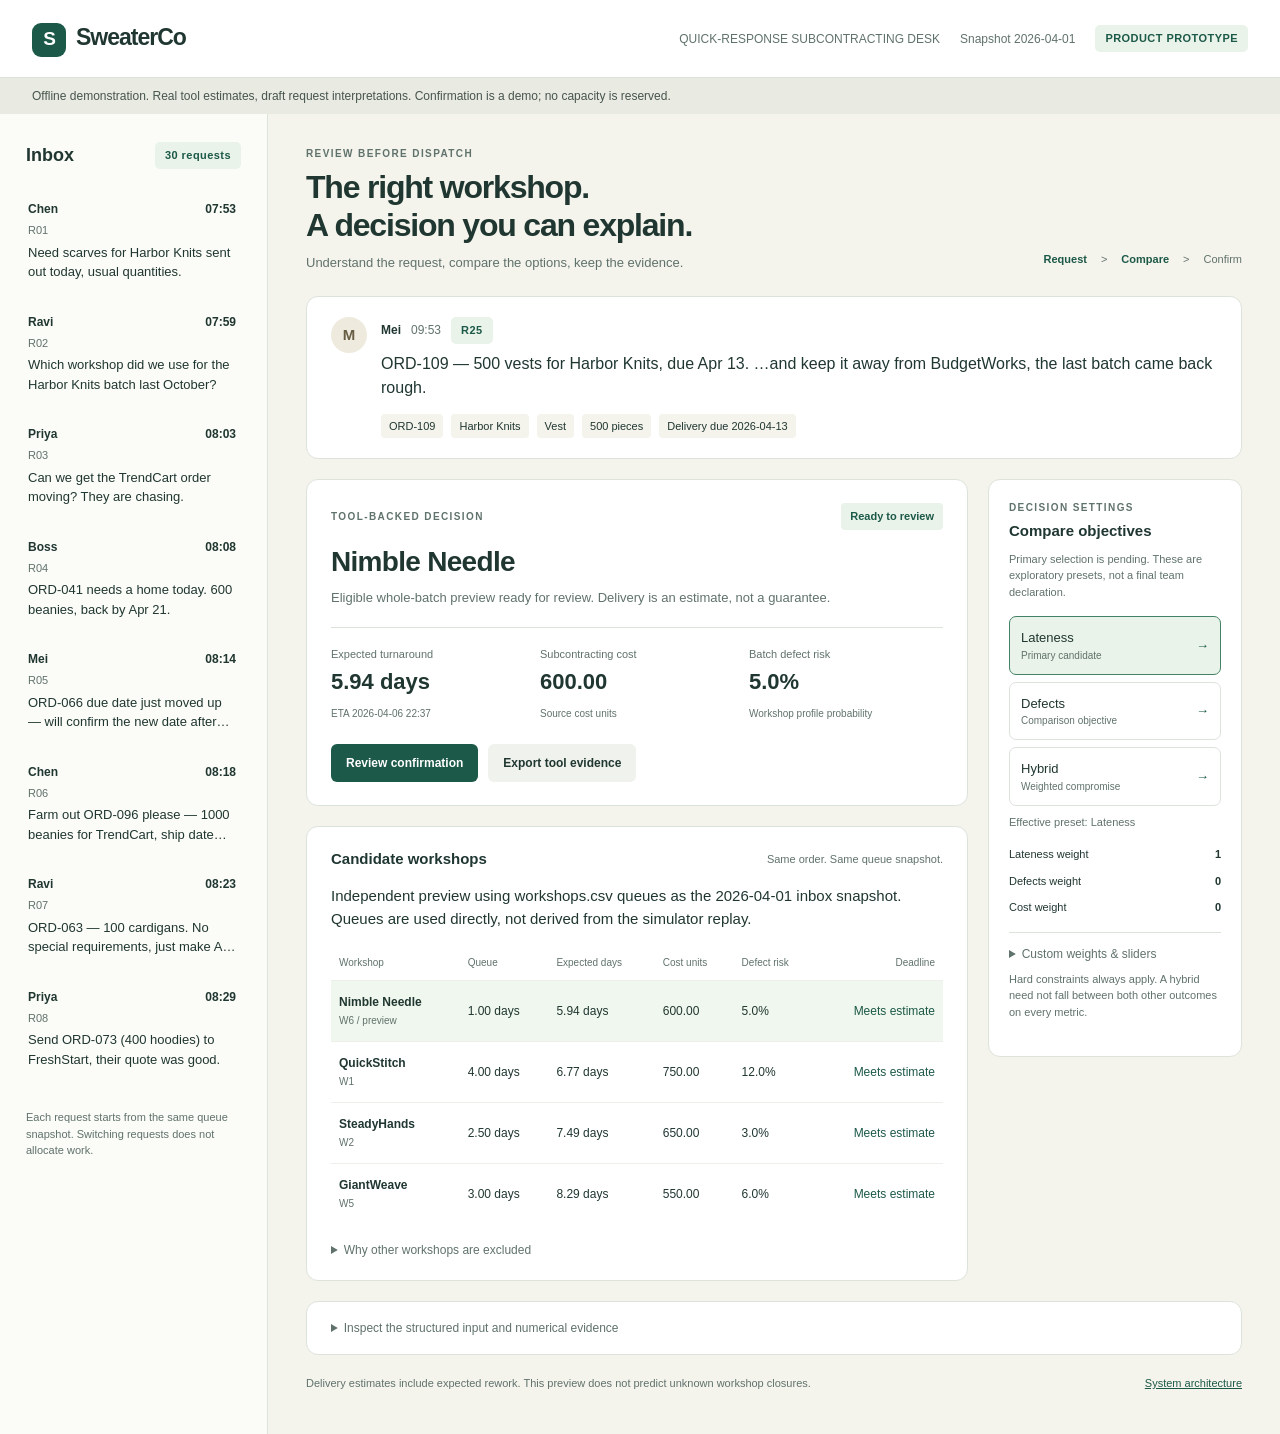
==== commit d731de3a: "Refresh docs and evidence for Data v3; draft the Sprint 1 deck Adds the v3 refinement review and gen" ====
--- a/docs/prototype/index.html
+++ b/docs/prototype/index.html
@@ -136,7 +136,8 @@
           </section>
           <section class="panel comparison" aria-label="Workshop comparison">
             <div class="section-title"><h2>Candidate workshops</h2><small>Same order. Same queue snapshot.</small></div>
-            <div class="table-wrap"><table id="candidate-table"><thead><tr><th>Workshop</th><th>Expected days</th><th>Cost units</th><th>Defect risk</th><th>Deadline</th></tr></thead><tbody id="candidates"></tbody></table></div>
+            <p id="snapshot-note" class="fine-print"></p>
+            <div class="table-wrap"><table id="candidate-table"><thead><tr><th>Workshop</th><th>Queue</th><th>Expected days</th><th>Cost units</th><th>Defect risk</th><th>Deadline</th></tr></thead><tbody id="candidates"></tbody></table></div>
             <p class="empty" id="empty" hidden></p>
             <details id="exclusions"><summary>Why other workshops are excluded</summary><div id="excluded-list"></div></details>
           </section>
@@ -152,7 +153,7 @@
     </main>
   </div>
   <dialog id="confirmation" aria-labelledby="dialog-title"><div class="eyebrow">Confirmation preview</div><h2 id="dialog-title">Review the allocation</h2><p id="confirm-summary"></p><p>The final app will validate the latest queue state and save an auditable allocation. This button demonstrates the interaction only.</p><div class="actions"><button id="cancel-confirm" class="secondary">Back to comparison</button><button id="demo-confirm" class="primary">Confirm demo only</button></div></dialog>
-  <script id="dispatch-data" type="application/json">{"as_of":"2026-04-01","inbox_count":"30","inbox":[{"request_id":"R01","time":"07:53","requester":"Chen","text":"Need scarves for Harbor Knits sent out today, usual quantities."},{"request_id":"R02","time":"07:59","requester":"Ravi","text":"Which workshop did we use for the Harbor Knits batch last October?"},{"request_id":"R03","time":"08:03","requester":"Priya","text":"Can we get the TrendCart order moving? They are chasing."},{"request_id":"R04","time":"08:08","requester":"Boss","text":"ORD-029 needs a home today. 1500 beanies, back by Apr 01."},{"request_id":"R05","time":"08:14","requester":"Mei","text":"ORD-066 due date just moved up \u2014 will confirm the new date after the call, but line something up."},{"request_id":"R06","time":"08:18","requester":"Chen","text":"Farm out ORD-061 please \u2014 800 scarves for Harbor Knits, ship date Apr 05."},{"request_id":"R07","time":"08:23","requester":"Ravi","text":"ORD-020 \u2014 1200 vests. No special requirements, just make Mar 31."},{"request_id":"R08","time":"08:29","requester":"Priya","text":"Send ORD-073 (400 hoodies) to FreshStart, their quote was good."},{"request_id":"R09","time":"08:33","requester":"Boss","text":"ORD-045 \u2014 150 vests for Cotton Club, due Apr 09. It's urgent. Cost doesn't matter, just the fastest turnaround."},{"request_id":"R10","time":"08:38","requester":"Mei","text":"New rush coming in from Loom & Leaf \u2014 details to follow, but book capacity somewhere good."},{"request_id":"R11","time":"08:44","requester":"Chen","text":"OldMill is free right now \u2014 give them ORD-008."},{"request_id":"R12","time":"08:48","requester":"Ravi","text":"ORD-053 \u2014 800 polo shirts for UrbanThread, due Apr 10. Boss says nothing new to QuickStitch this week, they're swamped."},{"request_id":"R13","time":"08:53","requester":"Priya","text":"Finance asks: what price did we quote TrendCart on ORD-120?"},{"request_id":"R14","time":"08:59","requester":"Boss","text":"QuickStitch for the scarves on ORD-103?"},{"request_id":"R15","time":"09:03","requester":"Mei","text":"Boss wants the Loom & Leaf stuff outside asap."},{"request_id":"R16","time":"09:08","requester":"Chen","text":"Northwind Apparel confirmed the reorder: ORD-114, 2000 hoodies. Needs to ship Mar 23, so it has to go out today."},{"request_id":"R17","time":"09:14","requester":"Ravi","text":"ORD-120 \u2014 1500 vests for TrendCart. Factory is full, this one goes outside. Back by Mar 17 please."},{"request_id":"R18","time":"09:18","requester":"Priya","text":"Any movement on ORD-999? Customer is chasing."},{"request_id":"R19","time":"09:23","requester":"Boss","text":"That big reorder from last week \u2014 send it to whoever is quickest."},{"request_id":"R20","time":"09:29","requester":"Mei","text":"New one for the network: ORD-103, 2000 scarves for Bright Basics, due Apr 04."},{"request_id":"R21","time":"09:33","requester":"Chen","text":"ORD-081 \u2014 1500 crewneck sweaters for Harbor Knits, due Apr 13. Margin is thin on this one \u2014 cheapest shop that can still make Apr 13."},{"request_id":"R22","time":"09:38","requester":"Ravi","text":"ORD-083 ready to dispatch. 1000 hoodies for Maple & Co, back by Mar 23."},{"request_id":"R23","time":"09:44","requester":"Priya","text":"ORD-093 \u2014 100 beanies for Maple & Co, due Mar 29. Split it across two shops if that gets it back faster."},{"request_id":"R24","time":"09:48","requester":"Boss","text":"Little Loom does lovely work \u2014 ORD-015 to them?"},{"request_id":"R25","time":"09:53","requester":"Mei","text":"ORD-109 \u2014 500 vests for Harbor Knits, due Apr 13. \u2026and keep it away from BudgetWorks, the last batch came back rough."},{"request_id":"R26","time":"09:59","requester":"Chen","text":"Can someone place ORD-107? 2000 cardigans, Northwind Apparel, due Mar 16."},{"request_id":"R27","time":"10:03","requester":"Ravi","text":"ORD-055 \u2014 800 crewneck sweaters for Cotton Club, due Mar 31. Cotton Club rejected a batch last month, so lowest defect rate you can get."},{"request_id":"R28","time":"10:08","requester":"Priya","text":"Sending ORD-002 outside \u2014 1000 crewneck sweaters. Who has room this week? Due Mar 29."},{"request_id":"R29","time":"10:14","requester":"Boss","text":"The vests need to go out this week \u2014 who takes them?"},{"request_id":"R30","time":"10:18","requester":"Mei","text":"Please allocate ORD-099: 1500 polo shirts, Northwind Apparel. Deadline Apr 05."}],"previews":{"R01":{"lateness":{"request":{"request_id":"R01","time":"07:53","requester":"Chen","text":"Need scarves for Harbor Knits sent out today, usual quantities."},"input":{"order_id":null,"customer":"Harbor Knits","product":"Scarf","intent":"allocate","pieces":null,"due_date":null,"date_uncertain":false,"date_kind":"delivery","suggested_workshop":null,"exclusions":[],"preference":"configured","split_requested":false,"clarification":"Which order and what quantity does usual quantities mean?"},"snapshot":{"as_of":"2026-04-01","queues":{"W1":4.0,"W2":2.5,"W3":5.0,"W4":0.5,"W5":3.0,"W6":1.0,"W7":0.0,"W8":0.0},"sources":{"orders.csv":"0880af9742fe7cc0923c5009e2de48a0bedb57b78cc294e35a1c9721fe0311f8","workshops.csv":"d7e1c97d3d338a2b5aef8e35f167e3582f22c4526e9c736c5b4c8125505ec59e","dispatch_requests.txt":"ffb566389665fb27a6045aab605236d7cdfa6f64ae4c24e6423cb506522bc04f","simulate.py":"eee4780f8f550de70fec85d0698fa7176fe1918c14f9544b34fe022fc9ae9507"},"id":"ef22a949f7f012457b5fad58baa9a2abb0942f271d1237d66712b31e2cd4e082"},"configured_weights":{"lateness":1.0,"defects":0.0,"cost":0.0},"effective_weights":{"lateness":1.0,"defects":0.0,"cost":0.0},"scales":{"lateness_days":7.0,"defect_probability":0.1,"cost_per_piece":1.0},"candidates":[],"baselines":[],"excluded":[],"flags":[],"recommendation":null,"alternative":null,"commit_allowed":false,"tool_sources":{"allocator.py":"98c27f79270e4da1b2ed87d696aa849f34f683ca664f34ebc64bf3d9d39865cf","dispatch.py":"067abb975f57a1ef1300a20c94fe89b5d455aec8a1d836ae6f4c22e6d6be0f3e"},"assumption":"Independent hypothetical preview; source queue days reused as of inbox date.","resolution":{"status":"AMBIGUOUS","matches":[{"order_id":"ORD-049","customer":"Harbor Knits","product":"Scarf","category":"ACCESSORIES","pieces":"300","order_date":"2026-01-08","due_date":"2026-01-22","status":"COMPLETE","current_stage":"COMPLETE","last_activity_date":"2026-01-30","completed_date":"2026-01-30","days_late":"8"},{"order_id":"ORD-101","customer":"Harbor Knits","product":"Scarf","category":"ACCESSORIES","pieces":"1200","order_date":"2026-01-13","due_date":"2026-01-27","status":"COMPLETE","current_stage":"COMPLETE","last_activity_date":"2026-02-07","completed_date":"2026-02-07","days_late":"11"},{"order_id":"ORD-061","customer":"Harbor Knits","product":"Scarf","category":"ACCESSORIES","pieces":"800","order_date":"2026-03-12","due_date":"2026-04-05","status":"IN_PROGRESS","current_stage":"WASHING","last_activity_date":"2026-03-30","completed_date":"","days_late":""},{"order_id":"ORD-108","customer":"Harbor Knits","product":"Scarf","category":"ACCESSORIES","pieces":"2000","order_date":"2026-03-17","due_date":"2026-04-03","status":"IN_PROGRESS","current_stage":"ASSEMBLY","last_activity_date":"2026-03-31","completed_date":"","days_late":""}]},"status":"CLARIFY","message":"Which order do you mean? Please confirm its order ID. Which order and what quantity does usual quantities mean?"},"defects":{"request":{"request_id":"R01","time":"07:53","requester":"Chen","text":"Need scarves for Harbor Knits sent out today, usual quantities."},"input":{"order_id":null,"customer":"Harbor Knits","product":"Scarf","intent":"allocate","pieces":null,"due_date":null,"date_uncertain":false,"date_kind":"delivery","suggested_workshop":null,"exclusions":[],"preference":"configured","split_requested":false,"clarification":"Which order and what quantity does usual quantities mean?"},"snapshot":{"as_of":"2026-04-01","queues":{"W1":4.0,"W2":2.5,"W3":5.0,"W4":0.5,"W5":3.0,"W6":1.0,"W7":0.0,"W8":0.0},"sources":{"orders.csv":"0880af9742fe7cc0923c5009e2de48a0bedb57b78cc294e35a1c9721fe0311f8","workshops.csv":"d7e1c97d3d338a2b5aef8e35f167e3582f22c4526e9c736c5b4c8125505ec59e","dispatch_requests.txt":"ffb566389665fb27a6045aab605236d7cdfa6f64ae4c24e6423cb506522bc04f","simulate.py":"eee4780f8f550de70fec85d0698fa7176fe1918c14f9544b34fe022fc9ae9507"},"id":"ef22a949f7f012457b5fad58baa9a2abb0942f271d1237d66712b31e2cd4e082"},"configured_weights":{"lateness":0.0,"defects":1.0,"cost":0.0},"effective_weights":{"lateness":0.0,"defects":1.0,"cost":0.0},"scales":{"lateness_days":7.0,"defect_probability":0.1,"cost_per_piece":1.0},"candidates":[],"baselines":[],"excluded":[],"flags":[],"recommendation":null,"alternative":null,"commit_allowed":false,"tool_sources":{"allocator.py":"98c27f79270e4da1b2ed87d696aa849f34f683ca664f34ebc64bf3d9d39865cf","dispatch.py":"067abb975f57a1ef1300a20c94fe89b5d455aec8a1d836ae6f4c22e6d6be0f3e"},"assumption":"Independent hypothetical preview; source queue days reused as of inbox date.","resolution":{"status":"AMBIGUOUS","matches":[{"order_id":"ORD-049","customer":"Harbor Knits","product":"Scarf","category":"ACCESSORIES","pieces":"300","order_date":"2026-01-08","due_date":"2026-01-22","status":"COMPLETE","current_stage":"COMPLETE","last_activity_date":"2026-01-30","completed_date":"2026-01-30","days_late":"8"},{"order_id":"ORD-101","customer":"Harbor Knits","product":"Scarf","category":"ACCESSORIES","pieces":"1200","order_date":"2026-01-13","due_date":"2026-01-27","status":"COMPLETE","current_stage":"COMPLETE","last_activity_date":"2026-02-07","completed_date":"2026-02-07","days_late":"11"},{"order_id":"ORD-061","customer":"Harbor Knits","product":"Scarf","category":"ACCESSORIES","pieces":"800","order_date":"2026-03-12","due_date":"2026-04-05","status":"IN_PROGRESS","current_stage":"WASHING","last_activity_date":"2026-03-30","completed_date":"","days_late":""},{"order_id":"ORD-108","customer":"Harbor Knits","product":"Scarf","category":"ACCESSORIES","pieces":"2000","order_date":"2026-03-17","due_date":"2026-04-03","status":"IN_PROGRESS","current_stage":"ASSEMBLY","last_activity_date":"2026-03-31","completed_date":"","days_late":""}]},"status":"CLARIFY","message":"Which order do you mean? Please confirm its order ID. Which order and what quantity does usual quantities mean?"},"hybrid":{"request":{"request_id":"R01","time":"07:53","requester":"Chen","text":"Need scarves for Harbor Knits sent out today, usual quantities."},"input":{"order_id":null,"customer":"Harbor Knits","product":"Scarf","intent":"allocate","pieces":null,"due_date":null,"date_uncertain":false,"date_kind":"delivery","suggested_workshop":null,"exclusions":[],"preference":"configured","split_requested":false,"clarification":"Which order and what quantity does usual quantities mean?"},"snapshot":{"as_of":"2026-04-01","queues":{"W1":4.0,"W2":2.5,"W3":5.0,"W4":0.5,"W5":3.0,"W6":1.0,"W7":0.0,"W8":0.0},"sources":{"orders.csv":"0880af9742fe7cc0923c5009e2de48a0bedb57b78cc294e35a1c9721fe0311f8","workshops.csv":"d7e1c97d3d338a2b5aef8e35f167e3582f22c4526e9c736c5b4c8125505ec59e","dispatch_requests.txt":"ffb566389665fb27a6045aab605236d7cdfa6f64ae4c24e6423cb506522bc04f","simulate.py":"eee4780f8f550de70fec85d0698fa7176fe1918c14f9544b34fe022fc9ae9507"},"id":"ef22a949f7f012457b5fad58baa9a2abb0942f271d1237d66712b31e2cd4e082"},"configured_weights":{"lateness":0.7,"defects":0.3,"cost":0.0},"effective_weights":{"lateness":0.7,"defects":0.3,"cost":0.0},"scales":{"lateness_days":7.0,"defect_probability":0.1,"cost_per_piece":1.0},"candidates":[],"baselines":[],"excluded":[],"flags":[],"recommendation":null,"alternative":null,"commit_allowed":false,"tool_sources":{"allocator.py":"98c27f79270e4da1b2ed87d696aa849f34f683ca664f34ebc64bf3d9d39865cf","dispatch.py":"067abb975f57a1ef1300a20c94fe89b5d455aec8a1d836ae6f4c22e6d6be0f3e"},"assumption":"Independent hypothetical preview; source queue days reused as of inbox date.","resolution":{"status":"AMBIGUOUS","matches":[{"order_id":"ORD-049","customer":"Harbor Knits","product":"Scarf","category":"ACCESSORIES","pieces":"300","order_date":"2026-01-08","due_date":"2026-01-22","status":"COMPLETE","current_stage":"COMPLETE","last_activity_date":"2026-01-30","completed_date":"2026-01-30","days_late":"8"},{"order_id":"ORD-101","customer":"Harbor Knits","product":"Scarf","category":"ACCESSORIES","pieces":"1200","order_date":"2026-01-13","due_date":"2026-01-27","status":"COMPLETE","current_stage":"COMPLETE","last_activity_date":"2026-02-07","completed_date":"2026-02-07","days_late":"11"},{"order_id":"ORD-061","customer":"Harbor Knits","product":"Scarf","category":"ACCESSORIES","pieces":"800","order_date":"2026-03-12","due_date":"2026-04-05","status":"IN_PROGRESS","current_stage":"WASHING","last_activity_date":"2026-03-30","completed_date":"","days_late":""},{"order_id":"ORD-108","customer":"Harbor Knits","product":"Scarf","category":"ACCESSORIES","pieces":"2000","order_date":"2026-03-17","due_date":"2026-04-03","status":"IN_PROGRESS","current_stage":"ASSEMBLY","last_activity_date":"2026-03-31","completed_date":"","days_late":""}]},"status":"CLARIFY","message":"Which order do you mean? Please confirm its order ID. Which order and what quantity does usual quantities mean?"}},"R02":{"lateness":{"request":{"request_id":"R02","time":"07:59","requester":"Ravi","text":"Which workshop did we use for the Harbor Knits batch last October?"},"input":{"order_id":null,"customer":"Harbor Knits","product":null,"intent":"history","pieces":null,"due_date":null,"date_uncertain":false,"date_kind":"delivery","suggested_workshop":null,"exclusions":[],"preference":"configured","split_requested":false,"clarification":null},"snapshot":{"as_of":"2026-04-01","queues":{"W1":4.0,"W2":2.5,"W3":5.0,"W4":0.5,"W5":3.0,"W6":1.0,"W7":0.0,"W8":0.0},"sources":{"orders.csv":"0880af9742fe7cc0923c5009e2de48a0bedb57b78cc294e35a1c9721fe0311f8","workshops.csv":"d7e1c97d3d338a2b5aef8e35f167e3582f22c4526e9c736c5b4c8125505ec59e","dispatch_requests.txt":"ffb566389665fb27a6045aab605236d7cdfa6f64ae4c24e6423cb506522bc04f","simulate.py":"eee4780f8f550de70fec85d0698fa7176fe1918c14f9544b34fe022fc9ae9507"},"id":"ef22a949f7f012457b5fad58baa9a2abb0942f271d1237d66712b31e2cd4e082"},"configured_weights":{"lateness":1.0,"defects":0.0,"cost":0.0},"effective_weights":{"lateness":1.0,"defects":0.0,"cost":0.0},"scales":{"lateness_days":7.0,"defect_probability":0.1,"cost_per_piece":1.0},"candidates":[],"baselines":[],"excluded":[],"flags":[],"recommendation":null,"alternative":null,"commit_allowed":false,"tool_sources":{"allocator.py":"98c27f79270e4da1b2ed87d696aa849f34f683ca664f34ebc64bf3d9d39865cf","dispatch.py":"067abb975f57a1ef1300a20c94fe89b5d455aec8a1d836ae6f4c22e6d6be0f3e"},"assumption":"Independent hypothetical preview; source queue days reused as of inbox date.","status":"DECLINE","message":"The supplied data contains neither customer quotes nor past workshop allocations."},"defects":{"request":{"request_id":"R02","time":"07:59","requester":"Ravi","text":"Which workshop did we use for the Harbor Knits batch last October?"},"input":{"order_id":null,"customer":"Harbor Knits","product":null,"intent":"history","pieces":null,"due_date":null,"date_uncertain":false,"date_kind":"delivery","suggested_workshop":null,"exclusions":[],"preference":"configured","split_requested":false,"clarification":null},"snapshot":{"as_of":"2026-04-01","queues":{"W1":4.0,"W2":2.5,"W3":5.0,"W4":0.5,"W5":3.0,"W6":1.0,"W7":0.0,"W8":0.0},"sources":{"orders.csv":"0880af9742fe7cc0923c5009e2de48a0bedb57b78cc294e35a1c9721fe0311f8","workshops.csv":"d7e1c97d3d338a2b5aef8e35f167e3582f22c4526e9c736c5b4c8125505ec59e","dispatch_requests.txt":"ffb566389665fb27a6045aab605236d7cdfa6f64ae4c24e6423cb506522bc04f","simulate.py":"eee4780f8f550de70fec85d0698fa7176fe1918c14f9544b34fe022fc9ae9507"},"id":"ef22a949f7f012457b5fad58baa9a2abb0942f271d1237d66712b31e2cd4e082"},"configured_weights":{"lateness":0.0,"defects":1.0,"cost":0.0},"effective_weights":{"lateness":0.0,"defects":1.0,"cost":0.0},"scales":{"lateness_days":7.0,"defect_probability":0.1,"cost_per_piece":1.0},"candidates":[],"baselines":[],"excluded":[],"flags":[],"recommendation":null,"alternative":null,"commit_allowed":false,"tool_sources":{"allocator.py":"98c27f79270e4da1b2ed87d696aa849f34f683ca664f34ebc64bf3d9d39865cf","dispatch.py":"067abb975f57a1ef1300a20c94fe89b5d455aec8a1d836ae6f4c22e6d6be0f3e"},"assumption":"Independent hypothetical preview; source queue days reused as of inbox date.","status":"DECLINE","message":"The supplied data contains neither customer quotes nor past workshop allocations."},"hybrid":{"request":{"request_id":"R02","time":"07:59","requester":"Ravi","text":"Which workshop did we use for the Harbor Knits batch last October?"},"input":{"order_id":null,"customer":"Harbor Knits","product":null,"intent":"history","pieces":null,"due_date":null,"date_uncertain":false,"date_kind":"delivery","suggested_workshop":null,"exclusions":[],"preference":"configured","split_requested":false,"clarification":null},"snapshot":{"as_of":"2026-04-01","queues":{"W1":4.0,"W2":2.5,"W3":5.0,"W4":0.5,"W5":3.0,"W6":1.0,"W7":0.0,"W8":0.0},"sources":{"orders.csv":"0880af9742fe7cc0923c5009e2de48a0bedb57b78cc294e35a1c9721fe0311f8","workshops.csv":"d7e1c97d3d338a2b5aef8e35f167e3582f22c4526e9c736c5b4c8125505ec59e","dispatch_requests.txt":"ffb566389665fb27a6045aab605236d7cdfa6f64ae4c24e6423cb506522bc04f","simulate.py":"eee4780f8f550de70fec85d0698fa7176fe1918c14f9544b34fe022fc9ae9507"},"id":"ef22a949f7f012457b5fad58baa9a2abb0942f271d1237d66712b31e2cd4e082"},"configured_weights":{"lateness":0.7,"defects":0.3,"cost":0.0},"effective_weights":{"lateness":0.7,"defects":0.3,"cost":0.0},"scales":{"lateness_days":7.0,"defect_probability":0.1,"cost_per_piece":1.0},"candidates":[],"baselines":[],"excluded":[],"flags":[],"recommendation":null,"alternative":null,"commit_allowed":false,"tool_sources":{"allocator.py":"98c27f79270e4da1b2ed87d696aa849f34f683ca664f34ebc64bf3d9d39865cf","dispatch.py":"067abb975f57a1ef1300a20c94fe89b5d455aec8a1d836ae6f4c22e6d6be0f3e"},"assumption":"Independent hypothetical preview; source queue days reused as of inbox date.","status":"DECLINE","message":"The supplied data contains neither customer quotes nor past workshop allocations."}},"R03":{"lateness":{"request":{"request_id":"R03","time":"08:03","requester":"Priya","text":"Can we get the TrendCart order moving? They are chasing."},"input":{"order_id":null,"customer":"TrendCart","product":null,"intent":"allocate","pieces":null,"due_date":null,"date_uncertain":false,"date_kind":"delivery","suggested_workshop":null,"exclusions":[],"preference":"configured","split_requested":false,"clarification":null},"snapshot":{"as_of":"2026-04-01","queues":{"W1":4.0,"W2":2.5,"W3":5.0,"W4":0.5,"W5":3.0,"W6":1.0,"W7":0.0,"W8":0.0},"sources":{"orders.csv":"0880af9742fe7cc0923c5009e2de48a0bedb57b78cc294e35a1c9721fe0311f8","workshops.csv":"d7e1c97d3d338a2b5aef8e35f167e3582f22c4526e9c736c5b4c8125505ec59e","dispatch_requests.txt":"ffb566389665fb27a6045aab605236d7cdfa6f64ae4c24e6423cb506522bc04f","simulate.py":"eee4780f8f550de70fec85d0698fa7176fe1918c14f9544b34fe022fc9ae9507"},"id":"ef22a949f7f012457b5fad58baa9a2abb0942f271d1237d66712b31e2cd4e082"},"configured_weights":{"lateness":1.0,"defects":0.0,"cost":0.0},"effective_weights":{"lateness":1.0,"defects":0.0,"cost":0.0},"scales":{"lateness_days":7.0,"defect_probability":0.1,"cost_per_piece":1.0},"candidates":[],"baselines":[],"excluded":[],"flags":[],"recommendation":null,"alternative":null,"commit_allowed":false,"tool_sources":{"allocator.py":"98c27f79270e4da1b2ed87d696aa849f34f683ca664f34ebc64bf3d9d39865cf","dispatch.py":"067abb975f57a1ef1300a20c94fe89b5d455aec8a1d836ae6f4c22e6d6be0f3e"},"assumption":"Independent hypothetical preview; source queue days reused as of inbox date.","resolution":{"status":"AMBIGUOUS","matches":[{"order_id":"ORD-076","customer":"TrendCart","product":"Crewneck sweater","category":"TOPS","pieces":"1200","order_date":"2026-01-02","due_date":"2026-01-27","status":"COMPLETE","current_stage":"COMPLETE","last_activity_date":"2026-02-08","completed_date":"2026-02-08","days_late":"12"},{"order_id":"ORD-087","customer":"TrendCart","product":"Hoodie","category":"TOPS","pieces":"1000","order_date":"2026-01-03","due_date":"2026-01-19","status":"COMPLETE","current_stage":"COMPLETE","last_activity_date":"2026-02-18","completed_date":"2026-02-18","days_late":"30"},{"order_id":"ORD-091","customer":"TrendCart","product":"Polo shirt","category":"TOPS","pieces":"600","order_date":"2026-01-03","due_date":"2026-02-02","status":"COMPLETE","current_stage":"COMPLETE","last_activity_date":"2026-01-27","completed_date":"2026-01-27","days_late":"-6"},{"order_id":"ORD-028","customer":"TrendCart","product":"Beanie","category":"ACCESSORIES","pieces":"150","order_date":"2026-01-10","due_date":"2026-01-26","status":"COMPLETE","current_stage":"COMPLETE","last_activity_date":"2026-02-04","completed_date":"2026-02-04","days_late":"9"},{"order_id":"ORD-115","customer":"TrendCart","product":"Cardigan","category":"TOPS","pieces":"2000","order_date":"2026-01-10","due_date":"2026-01-28","status":"COMPLETE","current_stage":"COMPLETE","last_activity_date":"2026-02-28","completed_date":"2026-02-28","days_late":"31"},{"order_id":"ORD-021","customer":"TrendCart","product":"Vest","category":"TOPS","pieces":"800","order_date":"2026-01-17","due_date":"2026-02-18","status":"COMPLETE","current_stage":"COMPLETE","last_activity_date":"2026-02-13","completed_date":"2026-02-13","days_late":"-5"},{"order_id":"ORD-059","customer":"TrendCart","product":"Scarf","category":"ACCESSORIES","pieces":"100","order_date":"2026-01-22","due_date":"2026-02-24","status":"COMPLETE","current_stage":"COMPLETE","last_activity_date":"2026-02-15","completed_date":"2026-02-15","days_late":"-9"},{"order_id":"ORD-090","customer":"TrendCart","product":"Polo shirt","category":"TOPS","pieces":"600","order_date":"2026-01-22","due_date":"2026-02-23","status":"COMPLETE","current_stage":"COMPLETE","last_activity_date":"2026-03-06","completed_date":"2026-03-06","days_late":"11"},{"order_id":"ORD-014","customer":"TrendCart","product":"Vest","category":"TOPS","pieces":"2000","order_date":"2026-01-27","due_date":"2026-02-28","status":"COMPLETE","current_stage":"COMPLETE","last_activity_date":"2026-03-23","completed_date":"2026-03-23","days_late":"23"},{"order_id":"ORD-054","customer":"TrendCart","product":"Vest","category":"TOPS","pieces":"600","order_date":"2026-02-20","due_date":"2026-03-06","status":"COMPLETE","current_stage":"COMPLETE","last_activity_date":"2026-03-29","completed_date":"2026-03-29","days_late":"23"},{"order_id":"ORD-120","customer":"TrendCart","product":"Vest","category":"TOPS","pieces":"1500","order_date":"2026-02-27","due_date":"2026-03-17","status":"IN_PROGRESS","current_stage":"ASSEMBLY","last_activity_date":"2026-03-30","completed_date":"","days_late":""},{"order_id":"ORD-030","customer":"TrendCart","product":"Cardigan","category":"TOPS","pieces":"400","order_date":"2026-02-28","due_date":"2026-03-27","status":"COMPLETE","current_stage":"COMPLETE","last_activity_date":"2026-03-28","completed_date":"2026-03-28","days_late":"1"},{"order_id":"ORD-020","customer":"TrendCart","product":"Vest","category":"TOPS","pieces":"1200","order_date":"2026-03-08","due_date":"2026-03-31","status":"IN_PROGRESS","current_stage":"WASHING","last_activity_date":"2026-03-30","completed_date":"","days_late":""},{"order_id":"ORD-096","customer":"TrendCart","product":"Beanie","category":"ACCESSORIES","pieces":"1000","order_date":"2026-03-19","due_date":"2026-04-17","status":"IN_PROGRESS","current_stage":"KNITTING","last_activity_date":"2026-04-01","completed_date":"","days_late":""},{"order_id":"ORD-005","customer":"TrendCart","product":"Scarf","category":"ACCESSORIES","pieces":"500","order_date":"2026-03-21","due_date":"2026-04-20","status":"IN_PROGRESS","current_stage":"KNITTING","last_activity_date":"2026-03-24","completed_date":"","days_late":""},{"order_id":"ORD-017","customer":"TrendCart","product":"Cardigan","category":"TOPS","pieces":"800","order_date":"2026-03-23","due_date":"2026-04-10","status":"IN_PROGRESS","current_stage":"KNITTING","last_activity_date":"2026-04-01","completed_date":"","days_late":""},{"order_id":"ORD-082","customer":"TrendCart","product":"Beanie","category":"ACCESSORIES","pieces":"600","order_date":"2026-03-27","due_date":"2026-05-01","status":"IN_PROGRESS","current_stage":"KNITTING","last_activity_date":"2026-03-30","completed_date":"","days_late":""}]},"status":"CLARIFY","message":"Which order do you mean? Please confirm its order ID."},"defects":{"request":{"request_id":"R03","time":"08:03","requester":"Priya","text":"Can we get the TrendCart order moving? They are chasing."},"input":{"order_id":null,"customer":"TrendCart","product":null,"intent":"allocate","pieces":null,"due_date":null,"date_uncertain":false,"date_kind":"delivery","suggested_workshop":null,"exclusions":[],"preference":"configured","split_requested":false,"clarification":null},"snapshot":{"as_of":"2026-04-01","queues":{"W1":4.0,"W2":2.5,"W3":5.0,"W4":0.5,"W5":3.0,"W6":1.0,"W7":0.0,"W8":0.0},"sources":{"orders.csv":"0880af9742fe7cc0923c5009e2de48a0bedb57b78cc294e35a1c9721fe0311f8","workshops.csv":"d7e1c97d3d338a2b5aef8e35f167e3582f22c4526e9c736c5b4c8125505ec59e","dispatch_requests.txt":"ffb566389665fb27a6045aab605236d7cdfa6f64ae4c24e6423cb506522bc04f","simulate.py":"eee4780f8f550de70fec85d0698fa7176fe1918c14f9544b34fe022fc9ae9507"},"id":"ef22a949f7f012457b5fad58baa9a2abb0942f271d1237d66712b31e2cd4e082"},"configured_weights":{"lateness":0.0,"defects":1.0,"cost":0.0},"effective_weights":{"lateness":0.0,"defects":1.0,"cost":0.0},"scales":{"lateness_days":7.0,"defect_probability":0.1,"cost_per_piece":1.0},"candidates":[],"baselines":[],"excluded":[],"flags":[],"recommendation":null,"alternative":null,"commit_allowed":false,"tool_sources":{"allocator.py":"98c27f79270e4da1b2ed87d696aa849f34f683ca664f34ebc64bf3d9d39865cf","dispatch.py":"067abb975f57a1ef1300a20c94fe89b5d455aec8a1d836ae6f4c22e6d6be0f3e"},"assumption":"Independent hypothetical preview; source queue days reused as of inbox date.","resolution":{"status":"AMBIGUOUS","matches":[{"order_id":"ORD-076","customer":"TrendCart","product":"Crewneck sweater","category":"TOPS","pieces":"1200","order_date":"2026-01-02","due_date":"2026-01-27","status":"COMPLETE","current_stage":"COMPLETE","last_activity_date":"2026-02-08","completed_date":"2026-02-08","days_late":"12"},{"order_id":"ORD-087","customer":"TrendCart","product":"Hoodie","category":"TOPS","pieces":"1000","order_date":"2026-01-03","due_date":"2026-01-19","status":"COMPLETE","current_stage":"COMPLETE","last_activity_date":"2026-02-18","completed_date":"2026-02-18","days_late":"30"},{"order_id":"ORD-091","customer":"TrendCart","product":"Polo shirt","category":"TOPS","pieces":"600","order_date":"2026-01-03","due_date":"2026-02-02","status":"COMPLETE","current_stage":"COMPLETE","last_activity_date":"2026-01-27","completed_date":"2026-01-27","days_late":"-6"},{"order_id":"ORD-028","customer":"TrendCart","product":"Beanie","category":"ACCESSORIES","pieces":"150","order_date":"2026-01-10","due_date":"2026-01-26","status":"COMPLETE","current_stage":"COMPLETE","last_activity_date":"2026-02-04","completed_date":"2026-02-04","days_late":"9"},{"order_id":"ORD-115","customer":"TrendCart","product":"Cardigan","category":"TOPS","pieces":"2000","order_date":"2026-01-10","due_date":"2026-01-28","status":"COMPLETE","current_stage":"COMPLETE","last_activity_date":"2026-02-28","completed_date":"2026-02-28","days_late":"31"},{"order_id":"ORD-021","customer":"TrendCart","product":"Vest","category":"TOPS","pieces":"800","order_date":"2026-01-17","due_date":"2026-02-18","status":"COMPLETE","current_stage":"COMPLETE","last_activity_date":"2026-02-13","completed_date":"2026-02-13","days_late":"-5"},{"order_id":"ORD-059","customer":"TrendCart","product":"Scarf","category":"ACCESSORIES","pieces":"100","order_date":"2026-01-22","due_date":"2026-02-24","status":"COMPLETE","current_stage":"COMPLETE","last_activity_date":"2026-02-15","completed_date":"2026-02-15","days_late":"-9"},{"order_id":"ORD-090","customer":"TrendCart","product":"Polo shirt","category":"TOPS","pieces":"600","order_date":"2026-01-22","due_date":"2026-02-23","status":"COMPLETE","current_stage":"COMPLETE","last_activity_date":"2026-03-06","completed_date":"2026-03-06","days_late":"11"},{"order_id":"ORD-014","customer":"TrendCart","product":"Vest","category":"TOPS","pieces":"2000","order_date":"2026-01-27","due_date":"2026-02-28","status":"COMPLETE","current_stage":"COMPLETE","last_activity_date":"2026-03-23","completed_date":"2026-03-23","days_late":"23"},{"order_id":"ORD-054","customer":"TrendCart","product":"Vest","category":"TOPS","pieces":"600","order_date":"2026-02-20","due_date":"2026-03-06","status":"COMPLETE","current_stage":"COMPLETE","last_activity_date":"2026-03-29","completed_date":"2026-03-29","days_late":"23"},{"order_id":"ORD-120","customer":"TrendCart","product":"Vest","category":"TOPS","pieces":"1500","order_date":"2026-02-27","due_date":"2026-03-17","status":"IN_PROGRESS","current_stage":"ASSEMBLY","last_activity_date":"2026-03-30","completed_date":"","days_late":""},{"order_id":"ORD-030","customer":"TrendCart","product":"Cardigan","category":"TOPS","pieces":"400","order_date":"2026-02-28","due_date":"2026-03-27","status":"COMPLETE","current_stage":"COMPLETE","last_activity_date":"2026-03-28","completed_date":"2026-03-28","days_late":"1"},{"order_id":"ORD-020","customer":"TrendCart","product":"Vest","category":"TOPS","pieces":"1200","order_date":"2026-03-08","due_date":"2026-03-31","status":"IN_PROGRESS","current_stage":"WASHING","last_activity_date":"2026-03-30","completed_date":"","days_late":""},{"order_id":"ORD-096","customer":"TrendCart","product":"Beanie","category":"ACCESSORIES","pieces":"1000","order_date":"2026-03-19","due_date":"2026-04-17","status":"IN_PROGRESS","current_stage":"KNITTING","last_activity_date":"2026-04-01","completed_date":"","days_late":""},{"order_id":"ORD-005","customer":"TrendCart","product":"Scarf","category":"ACCESSORIES","pieces":"500","order_date":"2026-03-21","due_date":"2026-04-20","status":"IN_PROGRESS","current_stage":"KNITTING","last_activity_date":"2026-03-24","completed_date":"","days_late":""},{"order_id":"ORD-017","customer":"TrendCart","product":"Cardigan","category":"TOPS","pieces":"800","order_date":"2026-03-23","due_date":"2026-04-10","status":"IN_PROGRESS","current_stage":"KNITTING","last_activity_date":"2026-04-01","completed_date":"","days_late":""},{"order_id":"ORD-082","customer":"TrendCart","product":"Beanie","category":"ACCESSORIES","pieces":"600","order_date":"2026-03-27","due_date":"2026-05-01","status":"IN_PROGRESS","current_stage":"KNITTING","last_activity_date":"2026-03-30","completed_date":"","days_late":""}]},"status":"CLARIFY","message":"Which order do you mean? Please confirm its order ID."},"hybrid":{"request":{"request_id":"R03","time":"08:03","requester":"Priya","text":"Can we get the TrendCart order moving? They are chasing."},"input":{"order_id":null,"customer":"TrendCart","product":null,"intent":"allocate","pieces":null,"due_date":null,"date_uncertain":false,"date_kind":"delivery","suggested_workshop":null,"exclusions":[],"preference":"configured","split_requested":false,"clarification":null},"snapshot":{"as_of":"2026-04-01","queues":{"W1":4.0,"W2":2.5,"W3":5.0,"W4":0.5,"W5":3.0,"W6":1.0,"W7":0.0,"W8":0.0},"sources":{"orders.csv":"0880af9742fe7cc0923c5009e2de48a0bedb57b78cc294e35a1c9721fe0311f8","workshops.csv":"d7e1c97d3d338a2b5aef8e35f167e3582f22c4526e9c736c5b4c8125505ec59e","dispatch_requests.txt":"ffb566389665fb27a6045aab605236d7cdfa6f64ae4c24e6423cb506522bc04f","simulate.py":"eee4780f8f550de70fec85d0698fa7176fe1918c14f9544b34fe022fc9ae9507"},"id":"ef22a949f7f012457b5fad58baa9a2abb0942f271d1237d66712b31e2cd4e082"},"configured_weights":{"lateness":0.7,"defects":0.3,"cost":0.0},"effective_weights":{"lateness":0.7,"defects":0.3,"cost":0.0},"scales":{"lateness_days":7.0,"defect_probability":0.1,"cost_per_piece":1.0},"candidates":[],"baselines":[],"excluded":[],"flags":[],"recommendation":null,"alternative":null,"commit_allowed":false,"tool_sources":{"allocator.py":"98c27f79270e4da1b2ed87d696aa849f34f683ca664f34ebc64bf3d9d39865cf","dispatch.py":"067abb975f57a1ef1300a20c94fe89b5d455aec8a1d836ae6f4c22e6d6be0f3e"},"assumption":"Independent hypothetical preview; source queue days reused as of inbox date.","resolution":{"status":"AMBIGUOUS","matches":[{"order_id":"ORD-076","customer":"TrendCart","product":"Crewneck sweater","category":"TOPS","pieces":"1200","order_date":"2026-01-02","due_date":"2026-01-27","status":"COMPLETE","current_stage":"COMPLETE","last_activity_date":"2026-02-08","completed_date":"2026-02-08","days_late":"12"},{"order_id":"ORD-087","customer":"TrendCart","product":"Hoodie","category":"TOPS","pieces":"1000","order_date":"2026-01-03","due_date":"2026-01-19","status":"COMPLETE","current_stage":"COMPLETE","last_activity_date":"2026-02-18","completed_date":"2026-02-18","days_late":"30"},{"order_id":"ORD-091","customer":"TrendCart","product":"Polo shirt","category":"TOPS","pieces":"600","order_date":"2026-01-03","due_date":"2026-02-02","status":"COMPLETE","current_stage":"COMPLETE","last_activity_date":"2026-01-27","completed_date":"2026-01-27","days_late":"-6"},{"order_id":"ORD-028","customer":"TrendCart","product":"Beanie","category":"ACCESSORIES","pieces":"150","order_date":"2026-01-10","due_date":"2026-01-26","status":"COMPLETE","current_stage":"COMPLETE","last_activity_date":"2026-02-04","completed_date":"2026-02-04","days_late":"9"},{"order_id":"ORD-115","customer":"TrendCart","product":"Cardigan","category":"TOPS","pieces":"2000","order_date":"2026-01-10","due_date":"2026-01-28","status":"COMPLETE","current_stage":"COMPLETE","last_activity_date":"2026-02-28","completed_date":"2026-02-28","days_late":"31"},{"order_id":"ORD-021","customer":"TrendCart","product":"Vest","category":"TOPS","pieces":"800","order_date":"2026-01-17","due_date":"2026-02-18","status":"COMPLETE","current_stage":"COMPLETE","last_activity_date":"2026-02-13","completed_date":"2026-02-13","days_late":"-5"},{"order_id":"ORD-059","customer":"TrendCart","product":"Scarf","category":"ACCESSORIES","pieces":"100","order_date":"2026-01-22","due_date":"2026-02-24","status":"COMPLETE","current_stage":"COMPLETE","last_activity_date":"2026-02-15","completed_date":"2026-02-15","days_late":"-9"},{"order_id":"ORD-090","customer":"TrendCart","product":"Polo shirt","category":"TOPS","pieces":"600","order_date":"2026-01-22","due_date":"2026-02-23","status":"COMPLETE","current_stage":"COMPLETE","last_activity_date":"2026-03-06","completed_date":"2026-03-06","days_late":"11"},{"order_id":"ORD-014","customer":"TrendCart","product":"Vest","category":"TOPS","pieces":"2000","order_date":"2026-01-27","due_date":"2026-02-28","status":"COMPLETE","current_stage":"COMPLETE","last_activity_date":"2026-03-23","completed_date":"2026-03-23","days_late":"23"},{"order_id":"ORD-054","customer":"TrendCart","product":"Vest","category":"TOPS","pieces":"600","order_date":"2026-02-20","due_date":"2026-03-06","status":"COMPLETE","current_stage":"COMPLETE","last_activity_date":"2026-03-29","completed_date":"2026-03-29","days_late":"23"},{"order_id":"ORD-120","customer":"TrendCart","product":"Vest","category":"TOPS","pieces":"1500","order_date":"2026-02-27","due_date":"2026-03-17","status":"IN_PROGRESS","current_stage":"ASSEMBLY","last_activity_date":"2026-03-30","completed_date":"","days_late":""},{"order_id":"ORD-030","customer":"TrendCart","product":"Cardigan","category":"TOPS","pieces":"400","order_date":"2026-02-28","due_date":"2026-03-27","status":"COMPLETE","current_stage":"COMPLETE","last_activity_date":"2026-03-28","completed_date":"2026-03-28","days_late":"1"},{"order_id":"ORD-020","customer":"TrendCart","product":"Vest","category":"TOPS","pieces":"1200","order_date":"2026-03-08","due_date":"2026-03-31","status":"IN_PROGRESS","current_stage":"WASHING","last_activity_date":"2026-03-30","completed_date":"","days_late":""},{"order_id":"ORD-096","customer":"TrendCart","product":"Beanie","category":"ACCESSORIES","pieces":"1000","order_date":"2026-03-19","due_date":"2026-04-17","status":"IN_PROGRESS","current_stage":"KNITTING","last_activity_date":"2026-04-01","completed_date":"","days_late":""},{"order_id":"ORD-005","customer":"TrendCart","product":"Scarf","category":"ACCESSORIES","pieces":"500","order_date":"2026-03-21","due_date":"2026-04-20","status":"IN_PROGRESS","current_stage":"KNITTING","last_activity_date":"2026-03-24","completed_date":"","days_late":""},{"order_id":"ORD-017","customer":"TrendCart","product":"Cardigan","category":"TOPS","pieces":"800","order_date":"2026-03-23","due_date":"2026-04-10","status":"IN_PROGRESS","current_stage":"KNITTING","last_activity_date":"2026-04-01","completed_date":"","days_late":""},{"order_id":"ORD-082","customer":"TrendCart","product":"Beanie","category":"ACCESSORIES","pieces":"600","order_date":"2026-03-27","due_date":"2026-05-01","status":"IN_PROGRESS","current_stage":"KNITTING","last_activity_date":"2026-03-30","completed_date":"","days_late":""}]},"status":"CLARIFY","message":"Which order do you mean? Please confirm its order ID."}},"R04":{"lateness":{"request":{"request_id":"R04","time":"08:08","requester":"Boss","text":"ORD-029 needs a home today. 1500 beanies, back by Apr 01."},"input":{"order_id":"ORD-029","customer":null,"product":null,"intent":"allocate","pieces":1500,"due_date":"2026-04-01","date_uncertain":false,"date_kind":"delivery","suggested_workshop":null,"exclusions":[],"preference":"configured","split_requested":false,"clarification":null},"snapshot":{"as_of":"2026-04-01","queues":{"W1":4.0,"W2":2.5,"W3":5.0,"W4":0.5,"W5":3.0,"W6":1.0,"W7":0.0,"W8":0.0},"sources":{"orders.csv":"0880af9742fe7cc0923c5009e2de48a0bedb57b78cc294e35a1c9721fe0311f8","workshops.csv":"d7e1c97d3d338a2b5aef8e35f167e3582f22c4526e9c736c5b4c8125505ec59e","dispatch_requests.txt":"ffb566389665fb27a6045aab605236d7cdfa6f64ae4c24e6423cb506522bc04f","simulate.py":"eee4780f8f550de70fec85d0698fa7176fe1918c14f9544b34fe022fc9ae9507"},"id":"ef22a949f7f012457b5fad58baa9a2abb0942f271d1237d66712b31e2cd4e082"},"configured_weights":{"lateness":1.0,"defects":0.0,"cost":0.0},"effective_weights":{"lateness":1.0,"defects":0.0,"cost":0.0},"scales":{"lateness_days":7.0,"defect_probability":0.1,"cost_per_piece":1.0},"candidates":[{"estimate":{"workshop_id":"W2","queue_days":2.5,"process_days":8.823529411764707,"transport_days":2,"turnaround_days":13.323529411764707,"expected_turnaround_days":13.455882352941178,"available_days":0.0,"lateness_days":13.455882352941178,"defect_risk":0.03,"cost":1950.0},"lateness_component":1.9222689075630253,"defects_component":0.0,"cost_component":0.0,"score":1.9222689075630253,"name":"SteadyHands","meets_deadline":false,"display":{"eta":"2026-04-14 10:57","turnaround":"13.46 days","lateness":"13.46 days","cost":"1,950.00","defects":"3.0%","score":"1.9223"}},{"estimate":{"workshop_id":"W6","queue_days":1.0,"process_days":11.538461538461538,"transport_days":1,"turnaround_days":13.538461538461538,"expected_turnaround_days":13.826923076923077,"available_days":0.0,"lateness_days":13.826923076923077,"defect_risk":0.05,"cost":1800.0},"lateness_component":1.9752747252747251,"defects_component":0.0,"cost_component":0.0,"score":1.9752747252747251,"name":"Nimble Needle","meets_deadline":false,"display":{"eta":"2026-04-14 19:51","turnaround":"13.83 days","lateness":"13.83 days","cost":"1,800.00","defects":"5.0%","score":"1.9753"}},{"estimate":{"workshop_id":"W4","queue_days":0.5,"process_days":21.428571428571427,"transport_days":1,"turnaround_days":22.928571428571427,"expected_turnaround_days":23.142857142857142,"available_days":0.0,"lateness_days":23.142857142857142,"defect_risk":0.02,"cost":2400.0},"lateness_component":3.306122448979592,"defects_component":0.0,"cost_component":0.0,"score":3.306122448979592,"name":"Little Loom","meets_deadline":false,"display":{"eta":"2026-04-24 03:26","turnaround":"23.14 days","lateness":"23.14 days","cost":"2,400.00","defects":"2.0%","score":"3.3061"}}],"baselines":[{"policy":"earliest_finish","label":"Earliest finish (short heuristic)","workshop_id":"W2","name":"SteadyHands","meets_deadline":false,"respects_exclusions":true,"estimate":{"workshop_id":"W2","queue_days":2.5,"process_days":8.823529411764707,"transport_days":2,"turnaround_days":13.323529411764707,"expected_turnaround_days":13.455882352941178,"available_days":0.0,"lateness_days":13.455882352941178,"defect_risk":0.03,"cost":1950.0},"display":{"eta":"2026-04-14 10:57","turnaround":"13.46 days","lateness":"13.46 days","cost":"1,950.00","defects":"3.0%"}},{"policy":"cheapest","label":"Cheapest eligible","workshop_id":"W6","name":"Nimble Needle","meets_deadline":false,"respects_exclusions":true,"estimate":{"workshop_id":"W6","queue_days":1.0,"process_days":11.538461538461538,"transport_days":1,"turnaround_days":13.538461538461538,"expected_turnaround_days":13.826923076923077,"available_days":0.0,"lateness_days":13.826923076923077,"defect_risk":0.05,"cost":1800.0},"display":{"eta":"2026-04-14 19:51","turnaround":"13.83 days","lateness":"13.83 days","cost":"1,800.00","defects":"5.0%"}},{"policy":"greedy_biggest","label":"Biggest capacity","workshop_id":"W2","name":"SteadyHands","meets_deadline":false,"respects_exclusions":true,"estimate":{"workshop_id":"W2","queue_days":2.5,"process_days":8.823529411764707,"transport_days":2,"turnaround_days":13.323529411764707,"expected_turnaround_days":13.455882352941178,"available_days":0.0,"lateness_days":13.455882352941178,"defect_risk":0.03,"cost":1950.0},"display":{"eta":"2026-04-14 10:57","turnaround":"13.46 days","lateness":"13.46 days","cost":"1,950.00","defects":"3.0%"}},{"policy":"random_choice","label":"Random eligible (seeded)","workshop_id":"W4","name":"Little Loom","meets_deadline":false,"respects_exclusions":true,"estimate":{"workshop_id":"W4","queue_days":0.5,"process_days":21.428571428571427,"transport_days":1,"turnaround_days":22.928571428571427,"expected_turnaround_days":23.142857142857142,"available_days":0.0,"lateness_days":23.142857142857142,"defect_risk":0.02,"cost":2400.0},"display":{"eta":"2026-04-24 03:26","turnaround":"23.14 days","lateness":"23.14 days","cost":"2,400.00","defects":"2.0%"}}],"excluded":[{"workshop_id":"W1","name":"QuickStitch","reasons":["Cannot make ACCESSORIES."]},{"workshop_id":"W3","name":"BudgetWorks","reasons":["Cannot make ACCESSORIES."]},{"workshop_id":"W5","name":"GiantWeave","reasons":["Cannot make ACCESSORIES."]},{"workshop_id":"W7","name":"OldMill","reasons":["Status is SUSPENDED."]},{"workshop_id":"W8","name":"FreshStart","reasons":["Cannot make ACCESSORIES.","Batch exceeds the 300-piece limit."]}],"flags":["NO_ON_TIME_OPTION","SELECTED_OPTION_LATE"],"recommendation":"W2","alternative":null,"commit_allowed":false,"tool_sources":{"allocator.py":"98c27f79270e4da1b2ed87d696aa849f34f683ca664f34ebc64bf3d9d39865cf","dispatch.py":"067abb975f57a1ef1300a20c94fe89b5d455aec8a1d836ae6f4c22e6d6be0f3e"},"assumption":"Independent hypothetical preview; source queue days reused as of inbox date.","resolution":{"status":"RESOLVED","matches":[{"order_id":"ORD-029","customer":"Northwind Apparel","product":"Beanie","category":"ACCESSORIES","pieces":"1500","order_date":"2026-03-10","due_date":"2026-04-01","status":"IN_PROGRESS","current_stage":"WASHING","last_activity_date":"2026-04-01","completed_date":"","days_late":""}]},"order":{"order_id":"ORD-029","customer":"Northwind Apparel","product":"Beanie","category":"ACCESSORIES","pieces":"1500","order_date":"2026-03-10","due_date":"2026-04-01","status":"IN_PROGRESS","current_stage":"WASHING","last_activity_date":"2026-04-01","completed_date":"","days_late":""},"batch":{"order_id":"ORD-029","category":"ACCESSORIES","pieces":1500,"sent_date":"2026-04-01","due_date":"2026-04-01"},"deadline_source":"request","has_on_time_option":false,"status":"NEEDS_REVIEW","message":"Whole-batch option shown for discussion. Agree a deadline or split plan before allocation."},"defects":{"request":{"request_id":"R04","time":"08:08","requester":"Boss","text":"ORD-029 needs a home today. 1500 beanies, back by Apr 01."},"input":{"order_id":"ORD-029","customer":null,"product":null,"intent":"allocate","pieces":1500,"due_date":"2026-04-01","date_uncertain":false,"date_kind":"delivery","suggested_workshop":null,"exclusions":[],"preference":"configured","split_requested":false,"clarification":null},"snapshot":{"as_of":"2026-04-01","queues":{"W1":4.0,"W2":2.5,"W3":5.0,"W4":0.5,"W5":3.0,"W6":1.0,"W7":0.0,"W8":0.0},"sources":{"orders.csv":"0880af9742fe7cc0923c5009e2de48a0bedb57b78cc294e35a1c9721fe0311f8","workshops.csv":"d7e1c97d3d338a2b5aef8e35f167e3582f22c4526e9c736c5b4c8125505ec59e","dispatch_requests.txt":"ffb566389665fb27a6045aab605236d7cdfa6f64ae4c24e6423cb506522bc04f","simulate.py":"eee4780f8f550de70fec85d0698fa7176fe1918c14f9544b34fe022fc9ae9507"},"id":"ef22a949f7f012457b5fad58baa9a2abb0942f271d1237d66712b31e2cd4e082"},"configured_weights":{"lateness":0.0,"defects":1.0,"cost":0.0},"effective_weights":{"lateness":0.0,"defects":1.0,"cost":0.0},"scales":{"lateness_days":7.0,"defect_probability":0.1,"cost_per_piece":1.0},"candidates":[{"estimate":{"workshop_id":"W4","queue_days":0.5,"process_days":21.428571428571427,"transport_days":1,"turnaround_days":22.928571428571427,"expected_turnaround_days":23.142857142857142,"available_days":0.0,"lateness_days":23.142857142857142,"defect_risk":0.02,"cost":2400.0},"lateness_component":0.0,"defects_component":0.19999999999999998,"cost_component":0.0,"score":0.19999999999999998,"name":"Little Loom","meets_deadline":false,"display":{"eta":"2026-04-24 03:26","turnaround":"23.14 days","lateness":"23.14 days","cost":"2,400.00","defects":"2.0%","score":"0.2000"}},{"estimate":{"workshop_id":"W2","queue_days":2.5,"process_days":8.823529411764707,"transport_days":2,"turnaround_days":13.323529411764707,"expected_turnaround_days":13.455882352941178,"available_days":0.0,"lateness_days":13.455882352941178,"defect_risk":0.03,"cost":1950.0},"lateness_component":0.0,"defects_component":0.3,"cost_component":0.0,"score":0.3,"name":"SteadyHands","meets_deadline":false,"display":{"eta":"2026-04-14 10:57","turnaround":"13.46 days","lateness":"13.46 days","cost":"1,950.00","defects":"3.0%","score":"0.3000"}},{"estimate":{"workshop_id":"W6","queue_days":1.0,"process_days":11.538461538461538,"transport_days":1,"turnaround_days":13.538461538461538,"expected_turnaround_days":13.826923076923077,"available_days":0.0,"lateness_days":13.826923076923077,"defect_risk":0.05,"cost":1800.0},"lateness_component":0.0,"defects_component":0.5,"cost_component":0.0,"score":0.5,"name":"Nimble Needle","meets_deadline":false,"display":{"eta":"2026-04-14 19:51","turnaround":"13.83 days","lateness":"13.83 days","cost":"1,800.00","defects":"5.0%","score":"0.5000"}}],"baselines":[{"policy":"earliest_finish","label":"Earliest finish (short heuristic)","workshop_id":"W2","name":"SteadyHands","meets_deadline":false,"respects_exclusions":true,"estimate":{"workshop_id":"W2","queue_days":2.5,"process_days":8.823529411764707,"transport_days":2,"turnaround_days":13.323529411764707,"expected_turnaround_days":13.455882352941178,"available_days":0.0,"lateness_days":13.455882352941178,"defect_risk":0.03,"cost":1950.0},"display":{"eta":"2026-04-14 10:57","turnaround":"13.46 days","lateness":"13.46 days","cost":"1,950.00","defects":"3.0%"}},{"policy":"cheapest","label":"Cheapest eligible","workshop_id":"W6","name":"Nimble Needle","meets_deadline":false,"respects_exclusions":true,"estimate":{"workshop_id":"W6","queue_days":1.0,"process_days":11.538461538461538,"transport_days":1,"turnaround_days":13.538461538461538,"expected_turnaround_days":13.826923076923077,"available_days":0.0,"lateness_days":13.826923076923077,"defect_risk":0.05,"cost":1800.0},"display":{"eta":"2026-04-14 19:51","turnaround":"13.83 days","lateness":"13.83 days","cost":"1,800.00","defects":"5.0%"}},{"policy":"greedy_biggest","label":"Biggest capacity","workshop_id":"W2","name":"SteadyHands","meets_deadline":false,"respects_exclusions":true,"estimate":{"workshop_id":"W2","queue_days":2.5,"process_days":8.823529411764707,"transport_days":2,"turnaround_days":13.323529411764707,"expected_turnaround_days":13.455882352941178,"available_days":0.0,"lateness_days":13.455882352941178,"defect_risk":0.03,"cost":1950.0},"display":{"eta":"2026-04-14 10:57","turnaround":"13.46 days","lateness":"13.46 days","cost":"1,950.00","defects":"3.0%"}},{"policy":"random_choice","label":"Random eligible (seeded)","workshop_id":"W4","name":"Little Loom","meets_deadline":false,"respects_exclusions":true,"estimate":{"workshop_id":"W4","queue_days":0.5,"process_days":21.428571428571427,"transport_days":1,"turnaround_days":22.928571428571427,"expected_turnaround_days":23.142857142857142,"available_days":0.0,"lateness_days":23.142857142857142,"defect_risk":0.02,"cost":2400.0},"display":{"eta":"2026-04-24 03:26","turnaround":"23.14 days","lateness":"23.14 days","cost":"2,400.00","defects":"2.0%"}}],"excluded":[{"workshop_id":"W1","name":"QuickStitch","reasons":["Cannot make ACCESSORIES."]},{"workshop_id":"W3","name":"BudgetWorks","reasons":["Cannot make ACCESSORIES."]},{"workshop_id":"W5","name":"GiantWeave","reasons":["Cannot make ACCESSORIES."]},{"workshop_id":"W7","name":"OldMill","reasons":["Status is SUSPENDED."]},{"workshop_id":"W8","name":"FreshStart","reasons":["Cannot make ACCESSORIES.","Batch exceeds the 300-piece limit."]}],"flags":["NO_ON_TIME_OPTION","SELECTED_OPTION_LATE"],"recommendation":"W4","alternative":null,"commit_allowed":false,"tool_sources":{"allocator.py":"98c27f79270e4da1b2ed87d696aa849f34f683ca664f34ebc64bf3d9d39865cf","dispatch.py":"067abb975f57a1ef1300a20c94fe89b5d455aec8a1d836ae6f4c22e6d6be0f3e"},"assumption":"Independent hypothetical preview; source queue days reused as of inbox date.","resolution":{"status":"RESOLVED","matches":[{"order_id":"ORD-029","customer":"Northwind Apparel","product":"Beanie","category":"ACCESSORIES","pieces":"1500","order_date":"2026-03-10","due_date":"2026-04-01","status":"IN_PROGRESS","current_stage":"WASHING","last_activity_date":"2026-04-01","completed_date":"","days_late":""}]},"order":{"order_id":"ORD-029","customer":"Northwind Apparel","product":"Beanie","category":"ACCESSORIES","pieces":"1500","order_date":"2026-03-10","due_date":"2026-04-01","status":"IN_PROGRESS","current_stage":"WASHING","last_activity_date":"2026-04-01","completed_date":"","days_late":""},"batch":{"order_id":"ORD-029","category":"ACCESSORIES","pieces":1500,"sent_date":"2026-04-01","due_date":"2026-04-01"},"deadline_source":"request","has_on_time_option":false,"status":"NEEDS_REVIEW","message":"Whole-batch option shown for discussion. Agree a deadline or split plan before allocation."},"hybrid":{"request":{"request_id":"R04","time":"08:08","requester":"Boss","text":"ORD-029 needs a home today. 1500 beanies, back by Apr 01."},"input":{"order_id":"ORD-029","customer":null,"product":null,"intent":"allocate","pieces":1500,"due_date":"2026-04-01","date_uncertain":false,"date_kind":"delivery","suggested_workshop":null,"exclusions":[],"preference":"configured","split_requested":false,"clarification":null},"snapshot":{"as_of":"2026-04-01","queues":{"W1":4.0,"W2":2.5,"W3":5.0,"W4":0.5,"W5":3.0,"W6":1.0,"W7":0.0,"W8":0.0},"sources":{"orders.csv":"0880af9742fe7cc0923c5009e2de48a0bedb57b78cc294e35a1c9721fe0311f8","workshops.csv":"d7e1c97d3d338a2b5aef8e35f167e3582f22c4526e9c736c5b4c8125505ec59e","dispatch_requests.txt":"ffb566389665fb27a6045aab605236d7cdfa6f64ae4c24e6423cb506522bc04f","simulate.py":"eee4780f8f550de70fec85d0698fa7176fe1918c14f9544b34fe022fc9ae9507"},"id":"ef22a949f7f012457b5fad58baa9a2abb0942f271d1237d66712b31e2cd4e082"},"configured_weights":{"lateness":0.7,"defects":0.3,"cost":0.0},"effective_weights":{"lateness":0.7,"defects":0.3,"cost":0.0},"scales":{"lateness_days":7.0,"defect_probability":0.1,"cost_per_piece":1.0},"candidates":[{"estimate":{"workshop_id":"W2","queue_days":2.5,"process_days":8.823529411764707,"transport_days":2,"turnaround_days":13.323529411764707,"expected_turnaround_days":13.455882352941178,"available_days":0.0,"lateness_days":13.455882352941178,"defect_risk":0.03,"cost":1950.0},"lateness_component":1.3455882352941178,"defects_component":0.08999999999999998,"cost_component":0.0,"score":1.4355882352941178,"name":"SteadyHands","meets_deadline":false,"display":{"eta":"2026-04-14 10:57","turnaround":"13.46 days","lateness":"13.46 days","cost":"1,950.00","defects":"3.0%","score":"1.4356"}},{"estimate":{"workshop_id":"W6","queue_days":1.0,"process_days":11.538461538461538,"transport_days":1,"turnaround_days":13.538461538461538,"expected_turnaround_days":13.826923076923077,"available_days":0.0,"lateness_days":13.826923076923077,"defect_risk":0.05,"cost":1800.0},"lateness_component":1.3826923076923077,"defects_component":0.15,"cost_component":0.0,"score":1.5326923076923076,"name":"Nimble Needle","meets_deadline":false,"display":{"eta":"2026-04-14 19:51","turnaround":"13.83 days","lateness":"13.83 days","cost":"1,800.00","defects":"5.0%","score":"1.5327"}},{"estimate":{"workshop_id":"W4","queue_days":0.5,"process_days":21.428571428571427,"transport_days":1,"turnaround_days":22.928571428571427,"expected_turnaround_days":23.142857142857142,"available_days":0.0,"lateness_days":23.142857142857142,"defect_risk":0.02,"cost":2400.0},"lateness_component":2.314285714285714,"defects_component":0.06,"cost_component":0.0,"score":2.374285714285714,"name":"Little Loom","meets_deadline":false,"display":{"eta":"2026-04-24 03:26","turnaround":"23.14 days","lateness":"23.14 days","cost":"2,400.00","defects":"2.0%","score":"2.3743"}}],"baselines":[{"policy":"earliest_finish","label":"Earliest finish (short heuristic)","workshop_id":"W2","name":"SteadyHands","meets_deadline":false,"respects_exclusions":true,"estimate":{"workshop_id":"W2","queue_days":2.5,"process_days":8.823529411764707,"transport_days":2,"turnaround_days":13.323529411764707,"expected_turnaround_days":13.455882352941178,"available_days":0.0,"lateness_days":13.455882352941178,"defect_risk":0.03,"cost":1950.0},"display":{"eta":"2026-04-14 10:57","turnaround":"13.46 days","lateness":"13.46 days","cost":"1,950.00","defects":"3.0%"}},{"policy":"cheapest","label":"Cheapest eligible","workshop_id":"W6","name":"Nimble Needle","meets_deadline":false,"respects_exclusions":true,"estimate":{"workshop_id":"W6","queue_days":1.0,"process_days":11.538461538461538,"transport_days":1,"turnaround_days":13.538461538461538,"expected_turnaround_days":13.826923076923077,"available_days":0.0,"lateness_days":13.826923076923077,"defect_risk":0.05,"cost":1800.0},"display":{"eta":"2026-04-14 19:51","turnaround":"13.83 days","lateness":"13.83 days","cost":"1,800.00","defects":"5.0%"}},{"policy":"greedy_biggest","label":"Biggest capacity","workshop_id":"W2","name":"SteadyHands","meets_deadline":false,"respects_exclusions":true,"estimate":{"workshop_id":"W2","queue_days":2.5,"process_days":8.823529411764707,"transport_days":2,"turnaround_days":13.323529411764707,"expected_turnaround_days":13.455882352941178,"available_days":0.0,"lateness_days":13.455882352941178,"defect_risk":0.03,"cost":1950.0},"display":{"eta":"2026-04-14 10:57","turnaround":"13.46 days","lateness":"13.46 days","cost":"1,950.00","defects":"3.0%"}},{"policy":"random_choice","label":"Random eligible (seeded)","workshop_id":"W4","name":"Little Loom","meets_deadline":false,"respects_exclusions":true,"estimate":{"workshop_id":"W4","queue_days":0.5,"process_days":21.428571428571427,"transport_days":1,"turnaround_days":22.928571428571427,"expected_turnaround_days":23.142857142857142,"available_days":0.0,"lateness_days":23.142857142857142,"defect_risk":0.02,"cost":2400.0},"display":{"eta":"2026-04-24 03:26","turnaround":"23.14 days","lateness":"23.14 days","cost":"2,400.00","defects":"2.0%"}}],"excluded":[{"workshop_id":"W1","name":"QuickStitch","reasons":["Cannot make ACCESSORIES."]},{"workshop_id":"W3","name":"BudgetWorks","reasons":["Cannot make ACCESSORIES."]},{"workshop_id":"W5","name":"GiantWeave","reasons":["Cannot make ACCESSORIES."]},{"workshop_id":"W7","name":"OldMill","reasons":["Status is SUSPENDED."]},{"workshop_id":"W8","name":"FreshStart","reasons":["Cannot make ACCESSORIES.","Batch exceeds the 300-piece limit."]}],"flags":["NO_ON_TIME_OPTION","SELECTED_OPTION_LATE"],"recommendation":"W2","alternative":null,"commit_allowed":false,"tool_sources":{"allocator.py":"98c27f79270e4da1b2ed87d696aa849f34f683ca664f34ebc64bf3d9d39865cf","dispatch.py":"067abb975f57a1ef1300a20c94fe89b5d455aec8a1d836ae6f4c22e6d6be0f3e"},"assumption":"Independent hypothetical preview; source queue days reused as of inbox date.","resolution":{"status":"RESOLVED","matches":[{"order_id":"ORD-029","customer":"Northwind Apparel","product":"Beanie","category":"ACCESSORIES","pieces":"1500","order_date":"2026-03-10","due_date":"2026-04-01","status":"IN_PROGRESS","current_stage":"WASHING","last_activity_date":"2026-04-01","completed_date":"","days_late":""}]},"order":{"order_id":"ORD-029","customer":"Northwind Apparel","product":"Beanie","category":"ACCESSORIES","pieces":"1500","order_date":"2026-03-10","due_date":"2026-04-01","status":"IN_PROGRESS","current_stage":"WASHING","last_activity_date":"2026-04-01","completed_date":"","days_late":""},"batch":{"order_id":"ORD-029","category":"ACCESSORIES","pieces":1500,"sent_date":"2026-04-01","due_date":"2026-04-01"},"deadline_source":"request","has_on_time_option":false,"status":"NEEDS_REVIEW","message":"Whole-batch option shown for discussion. Agree a deadline or split plan before allocation."}},"R05":{"lateness":{"request":{"request_id":"R05","time":"08:14","requester":"Mei","text":"ORD-066 due date just moved up \u2014 will confirm the new date after the call, but line something up."},"input":{"order_id":"ORD-066","customer":null,"product":null,"intent":"allocate","pieces":null,"due_date":null,"date_uncertain":true,"date_kind":"delivery","suggested_workshop":null,"exclusions":[],"preference":"configured","split_requested":false,"clarification":null},"snapshot":{"as_of":"2026-04-01","queues":{"W1":4.0,"W2":2.5,"W3":5.0,"W4":0.5,"W5":3.0,"W6":1.0,"W7":0.0,"W8":0.0},"sources":{"orders.csv":"0880af9742fe7cc0923c5009e2de48a0bedb57b78cc294e35a1c9721fe0311f8","workshops.csv":"d7e1c97d3d338a2b5aef8e35f167e3582f22c4526e9c736c5b4c8125505ec59e","dispatch_requests.txt":"ffb566389665fb27a6045aab605236d7cdfa6f64ae4c24e6423cb506522bc04f","simulate.py":"eee4780f8f550de70fec85d0698fa7176fe1918c14f9544b34fe022fc9ae9507"},"id":"ef22a949f7f012457b5fad58baa9a2abb0942f271d1237d66712b31e2cd4e082"},"configured_weights":{"lateness":1.0,"defects":0.0,"cost":0.0},"effective_weights":{"lateness":1.0,"defects":0.0,"cost":0.0},"scales":{"lateness_days":7.0,"defect_probability":0.1,"cost_per_piece":1.0},"candidates":[],"baselines":[],"excluded":[],"flags":[],"recommendation":null,"alternative":null,"commit_allowed":false,"tool_sources":{"allocator.py":"98c27f79270e4da1b2ed87d696aa849f34f683ca664f34ebc64bf3d9d39865cf","dispatch.py":"067abb975f57a1ef1300a20c94fe89b5d455aec8a1d836ae6f4c22e6d6be0f3e"},"assumption":"Independent hypothetical preview; source queue days reused as of inbox date.","resolution":{"status":"RESOLVED","matches":[{"order_id":"ORD-066","customer":"Northwind Apparel","product":"Polo shirt","category":"TOPS","pieces":"1000","order_date":"2026-03-22","due_date":"2026-04-26","status":"IN_PROGRESS","current_stage":"ASSEMBLY","last_activity_date":"2026-03-30","completed_date":"","days_late":""}]},"order":{"order_id":"ORD-066","customer":"Northwind Apparel","product":"Polo shirt","category":"TOPS","pieces":"1000","order_date":"2026-03-22","due_date":"2026-04-26","status":"IN_PROGRESS","current_stage":"ASSEMBLY","last_activity_date":"2026-03-30","completed_date":"","days_late":""},"status":"CLARIFY","message":"Confirm the revised delivery deadline before ranking workshops."},"defects":{"request":{"request_id":"R05","time":"08:14","requester":"Mei","text":"ORD-066 due date just moved up \u2014 will confirm the new date after the call, but line something up."},"input":{"order_id":"ORD-066","customer":null,"product":null,"intent":"allocate","pieces":null,"due_date":null,"date_uncertain":true,"date_kind":"delivery","suggested_workshop":null,"exclusions":[],"preference":"configured","split_requested":false,"clarification":null},"snapshot":{"as_of":"2026-04-01","queues":{"W1":4.0,"W2":2.5,"W3":5.0,"W4":0.5,"W5":3.0,"W6":1.0,"W7":0.0,"W8":0.0},"sources":{"orders.csv":"0880af9742fe7cc0923c5009e2de48a0bedb57b78cc294e35a1c9721fe0311f8","workshops.csv":"d7e1c97d3d338a2b5aef8e35f167e3582f22c4526e9c736c5b4c8125505ec59e","dispatch_requests.txt":"ffb566389665fb27a6045aab605236d7cdfa6f64ae4c24e6423cb506522bc04f","simulate.py":"eee4780f8f550de70fec85d0698fa7176fe1918c14f9544b34fe022fc9ae9507"},"id":"ef22a949f7f012457b5fad58baa9a2abb0942f271d1237d66712b31e2cd4e082"},"configured_weights":{"lateness":0.0,"defects":1.0,"cost":0.0},"effective_weights":{"lateness":0.0,"defects":1.0,"cost":0.0},"scales":{"lateness_days":7.0,"defect_probability":0.1,"cost_per_piece":1.0},"candidates":[],"baselines":[],"excluded":[],"flags":[],"recommendation":null,"alternative":null,"commit_allowed":false,"tool_sources":{"allocator.py":"98c27f79270e4da1b2ed87d696aa849f34f683ca664f34ebc64bf3d9d39865cf","dispatch.py":"067abb975f57a1ef1300a20c94fe89b5d455aec8a1d836ae6f4c22e6d6be0f3e"},"assumption":"Independent hypothetical preview; source queue days reused as of inbox date.","resolution":{"status":"RESOLVED","matches":[{"order_id":"ORD-066","customer":"Northwind Apparel","product":"Polo shirt","category":"TOPS","pieces":"1000","order_date":"2026-03-22","due_date":"2026-04-26","status":"IN_PROGRESS","current_stage":"ASSEMBLY","last_activity_date":"2026-03-30","completed_date":"","days_late":""}]},"order":{"order_id":"ORD-066","customer":"Northwind Apparel","product":"Polo shirt","category":"TOPS","pieces":"1000","order_date":"2026-03-22","due_date":"2026-04-26","status":"IN_PROGRESS","current_stage":"ASSEMBLY","last_activity_date":"2026-03-30","completed_date":"","days_late":""},"status":"CLARIFY","message":"Confirm the revised delivery deadline before ranking workshops."},"hybrid":{"request":{"request_id":"R05","time":"08:14","requester":"Mei","text":"ORD-066 due date just moved up \u2014 will confirm the new date after the call, but line something up."},"input":{"order_id":"ORD-066","customer":null,"product":null,"intent":"allocate","pieces":null,"due_date":null,"date_uncertain":true,"date_kind":"delivery","suggested_workshop":null,"exclusions":[],"preference":"configured","split_requested":false,"clarification":null},"snapshot":{"as_of":"2026-04-01","queues":{"W1":4.0,"W2":2.5,"W3":5.0,"W4":0.5,"W5":3.0,"W6":1.0,"W7":0.0,"W8":0.0},"sources":{"orders.csv":"0880af9742fe7cc0923c5009e2de48a0bedb57b78cc294e35a1c9721fe0311f8","workshops.csv":"d7e1c97d3d338a2b5aef8e35f167e3582f22c4526e9c736c5b4c8125505ec59e","dispatch_requests.txt":"ffb566389665fb27a6045aab605236d7cdfa6f64ae4c24e6423cb506522bc04f","simulate.py":"eee4780f8f550de70fec85d0698fa7176fe1918c14f9544b34fe022fc9ae9507"},"id":"ef22a949f7f012457b5fad58baa9a2abb0942f271d1237d66712b31e2cd4e082"},"configured_weights":{"lateness":0.7,"defects":0.3,"cost":0.0},"effective_weights":{"lateness":0.7,"defects":0.3,"cost":0.0},"scales":{"lateness_days":7.0,"defect_probability":0.1,"cost_per_piece":1.0},"candidates":[],"baselines":[],"excluded":[],"flags":[],"recommendation":null,"alternative":null,"commit_allowed":false,"tool_sources":{"allocator.py":"98c27f79270e4da1b2ed87d696aa849f34f683ca664f34ebc64bf3d9d39865cf","dispatch.py":"067abb975f57a1ef1300a20c94fe89b5d455aec8a1d836ae6f4c22e6d6be0f3e"},"assumption":"Independent hypothetical preview; source queue days reused as of inbox date.","resolution":{"status":"RESOLVED","matches":[{"order_id":"ORD-066","customer":"Northwind Apparel","product":"Polo shirt","category":"TOPS","pieces":"1000","order_date":"2026-03-22","due_date":"2026-04-26","status":"IN_PROGRESS","current_stage":"ASSEMBLY","last_activity_date":"2026-03-30","completed_date":"","days_late":""}]},"order":{"order_id":"ORD-066","customer":"Northwind Apparel","product":"Polo shirt","category":"TOPS","pieces":"1000","order_date":"2026-03-22","due_date":"2026-04-26","status":"IN_PROGRESS","current_stage":"ASSEMBLY","last_activity_date":"2026-03-30","completed_date":"","days_late":""},"status":"CLARIFY","message":"Confirm the revised delivery deadline before ranking workshops."}},"R06":{"lateness":{"request":{"request_id":"R06","time":"08:18","requester":"Chen","text":"Farm out ORD-061 please \u2014 800 scarves for Harbor Knits, ship date Apr 05."},"input":{"order_id":"ORD-061","customer":null,"product":null,"intent":"allocate","pieces":800,"due_date":"2026-04-05","date_uncertain":false,"date_kind":"shipping","suggested_workshop":null,"exclusions":[],"preference":"configured","split_requested":false,"clarification":null},"snapshot":{"as_of":"2026-04-01","queues":{"W1":4.0,"W2":2.5,"W3":5.0,"W4":0.5,"W5":3.0,"W6":1.0,"W7":0.0,"W8":0.0},"sources":{"orders.csv":"0880af9742fe7cc0923c5009e2de48a0bedb57b78cc294e35a1c9721fe0311f8","workshops.csv":"d7e1c97d3d338a2b5aef8e35f167e3582f22c4526e9c736c5b4c8125505ec59e","dispatch_requests.txt":"ffb566389665fb27a6045aab605236d7cdfa6f64ae4c24e6423cb506522bc04f","simulate.py":"eee4780f8f550de70fec85d0698fa7176fe1918c14f9544b34fe022fc9ae9507"},"id":"ef22a949f7f012457b5fad58baa9a2abb0942f271d1237d66712b31e2cd4e082"},"configured_weights":{"lateness":1.0,"defects":0.0,"cost":0.0},"effective_weights":{"lateness":1.0,"defects":0.0,"cost":0.0},"scales":{"lateness_days":7.0,"defect_probability":0.1,"cost_per_piece":1.0},"candidates":[],"baselines":[],"excluded":[],"flags":[],"recommendation":null,"alternative":null,"commit_allowed":false,"tool_sources":{"allocator.py":"98c27f79270e4da1b2ed87d696aa849f34f683ca664f34ebc64bf3d9d39865cf","dispatch.py":"067abb975f57a1ef1300a20c94fe89b5d455aec8a1d836ae6f4c22e6d6be0f3e"},"assumption":"Independent hypothetical preview; source queue days reused as of inbox date.","resolution":{"status":"RESOLVED","matches":[{"order_id":"ORD-061","customer":"Harbor Knits","product":"Scarf","category":"ACCESSORIES","pieces":"800","order_date":"2026-03-12","due_date":"2026-04-05","status":"IN_PROGRESS","current_stage":"WASHING","last_activity_date":"2026-03-30","completed_date":"","days_late":""}]},"order":{"order_id":"ORD-061","customer":"Harbor Knits","product":"Scarf","category":"ACCESSORIES","pieces":"800","order_date":"2026-03-12","due_date":"2026-04-05","status":"IN_PROGRESS","current_stage":"WASHING","last_activity_date":"2026-03-30","completed_date":"","days_late":""},"status":"CLARIFY","message":"Confirm whether the stated ship date is dispatch or delivery; the tool estimates delivery."},"defects":{"request":{"request_id":"R06","time":"08:18","requester":"Chen","text":"Farm out ORD-061 please \u2014 800 scarves for Harbor Knits, ship date Apr 05."},"input":{"order_id":"ORD-061","customer":null,"product":null,"intent":"allocate","pieces":800,"due_date":"2026-04-05","date_uncertain":false,"date_kind":"shipping","suggested_workshop":null,"exclusions":[],"preference":"configured","split_requested":false,"clarification":null},"snapshot":{"as_of":"2026-04-01","queues":{"W1":4.0,"W2":2.5,"W3":5.0,"W4":0.5,"W5":3.0,"W6":1.0,"W7":0.0,"W8":0.0},"sources":{"orders.csv":"0880af9742fe7cc0923c5009e2de48a0bedb57b78cc294e35a1c9721fe0311f8","workshops.csv":"d7e1c97d3d338a2b5aef8e35f167e3582f22c4526e9c736c5b4c8125505ec59e","dispatch_requests.txt":"ffb566389665fb27a6045aab605236d7cdfa6f64ae4c24e6423cb506522bc04f","simulate.py":"eee4780f8f550de70fec85d0698fa7176fe1918c14f9544b34fe022fc9ae9507"},"id":"ef22a949f7f012457b5fad58baa9a2abb0942f271d1237d66712b31e2cd4e082"},"configured_weights":{"lateness":0.0,"defects":1.0,"cost":0.0},"effective_weights":{"lateness":0.0,"defects":1.0,"cost":0.0},"scales":{"lateness_days":7.0,"defect_probability":0.1,"cost_per_piece":1.0},"candidates":[],"baselines":[],"excluded":[],"flags":[],"recommendation":null,"alternative":null,"commit_allowed":false,"tool_sources":{"allocator.py":"98c27f79270e4da1b2ed87d696aa849f34f683ca664f34ebc64bf3d9d39865cf","dispatch.py":"067abb975f57a1ef1300a20c94fe89b5d455aec8a1d836ae6f4c22e6d6be0f3e"},"assumption":"Independent hypothetical preview; source queue days reused as of inbox date.","resolution":{"status":"RESOLVED","matches":[{"order_id":"ORD-061","customer":"Harbor Knits","product":"Scarf","category":"ACCESSORIES","pieces":"800","order_date":"2026-03-12","due_date":"2026-04-05","status":"IN_PROGRESS","current_stage":"WASHING","last_activity_date":"2026-03-30","completed_date":"","days_late":""}]},"order":{"order_id":"ORD-061","customer":"Harbor Knits","product":"Scarf","category":"ACCESSORIES","pieces":"800","order_date":"2026-03-12","due_date":"2026-04-05","status":"IN_PROGRESS","current_stage":"WASHING","last_activity_date":"2026-03-30","completed_date":"","days_late":""},"status":"CLARIFY","message":"Confirm whether the stated ship date is dispatch or delivery; the tool estimates delivery."},"hybrid":{"request":{"request_id":"R06","time":"08:18","requester":"Chen","text":"Farm out ORD-061 please \u2014 800 scarves for Harbor Knits, ship date Apr 05."},"input":{"order_id":"ORD-061","customer":null,"product":null,"intent":"allocate","pieces":800,"due_date":"2026-04-05","date_uncertain":false,"date_kind":"shipping","suggested_workshop":null,"exclusions":[],"preference":"configured","split_requested":false,"clarification":null},"snapshot":{"as_of":"2026-04-01","queues":{"W1":4.0,"W2":2.5,"W3":5.0,"W4":0.5,"W5":3.0,"W6":1.0,"W7":0.0,"W8":0.0},"sources":{"orders.csv":"0880af9742fe7cc0923c5009e2de48a0bedb57b78cc294e35a1c9721fe0311f8","workshops.csv":"d7e1c97d3d338a2b5aef8e35f167e3582f22c4526e9c736c5b4c8125505ec59e","dispatch_requests.txt":"ffb566389665fb27a6045aab605236d7cdfa6f64ae4c24e6423cb506522bc04f","simulate.py":"eee4780f8f550de70fec85d0698fa7176fe1918c14f9544b34fe022fc9ae9507"},"id":"ef22a949f7f012457b5fad58baa9a2abb0942f271d1237d66712b31e2cd4e082"},"configured_weights":{"lateness":0.7,"defects":0.3,"cost":0.0},"effective_weights":{"lateness":0.7,"defects":0.3,"cost":0.0},"scales":{"lateness_days":7.0,"defect_probability":0.1,"cost_per_piece":1.0},"candidates":[],"baselines":[],"excluded":[],"flags":[],"recommendation":null,"alternative":null,"commit_allowed":false,"tool_sources":{"allocator.py":"98c27f79270e4da1b2ed87d696aa849f34f683ca664f34ebc64bf3d9d39865cf","dispatch.py":"067abb975f57a1ef1300a20c94fe89b5d455aec8a1d836ae6f4c22e6d6be0f3e"},"assumption":"Independent hypothetical preview; source queue days reused as of inbox date.","resolution":{"status":"RESOLVED","matches":[{"order_id":"ORD-061","customer":"Harbor Knits","product":"Scarf","category":"ACCESSORIES","pieces":"800","order_date":"2026-03-12","due_date":"2026-04-05","status":"IN_PROGRESS","current_stage":"WASHING","last_activity_date":"2026-03-30","completed_date":"","days_late":""}]},"order":{"order_id":"ORD-061","customer":"Harbor Knits","product":"Scarf","category":"ACCESSORIES","pieces":"800","order_date":"2026-03-12","due_date":"2026-04-05","status":"IN_PROGRESS","current_stage":"WASHING","last_activity_date":"2026-03-30","completed_date":"","days_late":""},"status":"CLARIFY","message":"Confirm whether the stated ship date is dispatch or delivery; the tool estimates delivery."}},"R07":{"lateness":{"request":{"request_id":"R07","time":"08:23","requester":"Ravi","text":"ORD-020 \u2014 1200 vests. No special requirements, just make Mar 31."},"input":{"order_id":"ORD-020","customer":null,"product":null,"intent":"allocate","pieces":1200,"due_date":"2026-03-31","date_uncertain":false,"date_kind":"delivery","suggested_workshop":null,"exclusions":[],"preference":"configured","split_requested":false,"clarification":null},"snapshot":{"as_of":"2026-04-01","queues":{"W1":4.0,"W2":2.5,"W3":5.0,"W4":0.5,"W5":3.0,"W6":1.0,"W7":0.0,"W8":0.0},"sources":{"orders.csv":"0880af9742fe7cc0923c5009e2de48a0bedb57b78cc294e35a1c9721fe0311f8","workshops.csv":"d7e1c97d3d338a2b5aef8e35f167e3582f22c4526e9c736c5b4c8125505ec59e","dispatch_requests.txt":"ffb566389665fb27a6045aab605236d7cdfa6f64ae4c24e6423cb506522bc04f","simulate.py":"eee4780f8f550de70fec85d0698fa7176fe1918c14f9544b34fe022fc9ae9507"},"id":"ef22a949f7f012457b5fad58baa9a2abb0942f271d1237d66712b31e2cd4e082"},"configured_weights":{"lateness":1.0,"defects":0.0,"cost":0.0},"effective_weights":{"lateness":1.0,"defects":0.0,"cost":0.0},"scales":{"lateness_days":7.0,"defect_probability":0.1,"cost_per_piece":1.0},"candidates":[{"estimate":{"workshop_id":"W1","queue_days":4.0,"process_days":4.0,"transport_days":1,"turnaround_days":9.0,"expected_turnaround_days":9.24,"available_days":-1.0,"lateness_days":10.24,"defect_risk":0.12,"cost":1800.0},"lateness_component":1.4628571428571429,"defects_component":0.0,"cost_component":0.0,"score":1.4628571428571429,"name":"QuickStitch","meets_deadline":false,"display":{"eta":"2026-04-10 05:46","turnaround":"9.24 days","lateness":"10.24 days","cost":"1,800.00","defects":"12.0%","score":"1.4629"}},{"estimate":{"workshop_id":"W5","queue_days":3.0,"process_days":3.0,"transport_days":4,"turnaround_days":10.0,"expected_turnaround_days":10.09,"available_days":-1.0,"lateness_days":11.09,"defect_risk":0.06,"cost":1320.0},"lateness_component":1.5842857142857143,"defects_component":0.0,"cost_component":0.0,"score":1.5842857142857143,"name":"GiantWeave","meets_deadline":false,"display":{"eta":"2026-04-11 02:10","turnaround":"10.09 days","lateness":"11.09 days","cost":"1,320.00","defects":"6.0%","score":"1.5843"}},{"estimate":{"workshop_id":"W6","queue_days":1.0,"process_days":9.23076923076923,"transport_days":1,"turnaround_days":11.23076923076923,"expected_turnaround_days":11.46153846153846,"available_days":-1.0,"lateness_days":12.46153846153846,"defect_risk":0.05,"cost":1440.0},"lateness_component":1.78021978021978,"defects_component":0.0,"cost_component":0.0,"score":1.78021978021978,"name":"Nimble Needle","meets_deadline":false,"display":{"eta":"2026-04-12 11:05","turnaround":"11.46 days","lateness":"12.46 days","cost":"1,440.00","defects":"5.0%","score":"1.7802"}},{"estimate":{"workshop_id":"W2","queue_days":2.5,"process_days":7.0588235294117645,"transport_days":2,"turnaround_days":11.558823529411764,"expected_turnaround_days":11.66470588235294,"available_days":-1.0,"lateness_days":12.66470588235294,"defect_risk":0.03,"cost":1560.0},"lateness_component":1.8092436974789916,"defects_component":0.0,"cost_component":0.0,"score":1.8092436974789916,"name":"SteadyHands","meets_deadline":false,"display":{"eta":"2026-04-12 15:58","turnaround":"11.66 days","lateness":"12.66 days","cost":"1,560.00","defects":"3.0%","score":"1.8092"}},{"estimate":{"workshop_id":"W3","queue_days":5.0,"process_days":5.217391304347826,"transport_days":3,"turnaround_days":13.217391304347826,"expected_turnaround_days":13.45217391304348,"available_days":-1.0,"lateness_days":14.45217391304348,"defect_risk":0.09,"cost":960.0},"lateness_component":2.0645962732919254,"defects_component":0.0,"cost_component":0.0,"score":2.0645962732919254,"name":"BudgetWorks","meets_deadline":false,"display":{"eta":"2026-04-14 10:52","turnaround":"13.45 days","lateness":"14.45 days","cost":"960.00","defects":"9.0%","score":"2.0646"}}],"baselines":[{"policy":"earliest_finish","label":"Earliest finish (short heuristic)","workshop_id":"W1","name":"QuickStitch","meets_deadline":false,"respects_exclusions":true,"estimate":{"workshop_id":"W1","queue_days":4.0,"process_days":4.0,"transport_days":1,"turnaround_days":9.0,"expected_turnaround_days":9.24,"available_days":-1.0,"lateness_days":10.24,"defect_risk":0.12,"cost":1800.0},"display":{"eta":"2026-04-10 05:46","turnaround":"9.24 days","lateness":"10.24 days","cost":"1,800.00","defects":"12.0%"}},{"policy":"cheapest","label":"Cheapest eligible","workshop_id":"W3","name":"BudgetWorks","meets_deadline":false,"respects_exclusions":true,"estimate":{"workshop_id":"W3","queue_days":5.0,"process_days":5.217391304347826,"transport_days":3,"turnaround_days":13.217391304347826,"expected_turnaround_days":13.45217391304348,"available_days":-1.0,"lateness_days":14.45217391304348,"defect_risk":0.09,"cost":960.0},"display":{"eta":"2026-04-14 10:52","turnaround":"13.45 days","lateness":"14.45 days","cost":"960.00","defects":"9.0%"}},{"policy":"greedy_biggest","label":"Biggest capacity","workshop_id":"W5","name":"GiantWeave","meets_deadline":false,"respects_exclusions":true,"estimate":{"workshop_id":"W5","queue_days":3.0,"process_days":3.0,"transport_days":4,"turnaround_days":10.0,"expected_turnaround_days":10.09,"available_days":-1.0,"lateness_days":11.09,"defect_risk":0.06,"cost":1320.0},"display":{"eta":"2026-04-11 02:10","turnaround":"10.09 days","lateness":"11.09 days","cost":"1,320.00","defects":"6.0%"}},{"policy":"random_choice","label":"Random eligible (seeded)","workshop_id":"W2","name":"SteadyHands","meets_deadline":false,"respects_exclusions":true,"estimate":{"workshop_id":"W2","queue_days":2.5,"process_days":7.0588235294117645,"transport_days":2,"turnaround_days":11.558823529411764,"expected_turnaround_days":11.66470588235294,"available_days":-1.0,"lateness_days":12.66470588235294,"defect_risk":0.03,"cost":1560.0},"display":{"eta":"2026-04-12 15:58","turnaround":"11.66 days","lateness":"12.66 days","cost":"1,560.00","defects":"3.0%"}}],"excluded":[{"workshop_id":"W4","name":"Little Loom","reasons":["Cannot make TOPS."]},{"workshop_id":"W7","name":"OldMill","reasons":["Status is SUSPENDED."]},{"workshop_id":"W8","name":"FreshStart","reasons":["Batch exceeds the 300-piece limit."]}],"flags":["PAST_DEADLINE","NO_ON_TIME_OPTION","SELECTED_OPTION_LATE"],"recommendation":"W1","alternative":null,"commit_allowed":false,"tool_sources":{"allocator.py":"98c27f79270e4da1b2ed87d696aa849f34f683ca664f34ebc64bf3d9d39865cf","dispatch.py":"067abb975f57a1ef1300a20c94fe89b5d455aec8a1d836ae6f4c22e6d6be0f3e"},"assumption":"Independent hypothetical preview; source queue days reused as of inbox date.","resolution":{"status":"RESOLVED","matches":[{"order_id":"ORD-020","customer":"TrendCart","product":"Vest","category":"TOPS","pieces":"1200","order_date":"2026-03-08","due_date":"2026-03-31","status":"IN_PROGRESS","current_stage":"WASHING","last_activity_date":"2026-03-30","completed_date":"","days_late":""}]},"order":{"order_id":"ORD-020","customer":"TrendCart","product":"Vest","category":"TOPS","pieces":"1200","order_date":"2026-03-08","due_date":"2026-03-31","status":"IN_PROGRESS","current_stage":"WASHING","last_activity_date":"2026-03-30","completed_date":"","days_late":""},"batch":{"order_id":"ORD-020","category":"TOPS","pieces":1200,"sent_date":"2026-04-01","due_date":"2026-03-31"},"deadline_source":"request","has_on_time_option":false,"status":"NEEDS_REVIEW","message":"Whole-batch option shown for discussion. Agree a deadline or split plan before allocation."},"defects":{"request":{"request_id":"R07","time":"08:23","requester":"Ravi","text":"ORD-020 \u2014 1200 vests. No special requirements, just make Mar 31."},"input":{"order_id":"ORD-020","customer":null,"product":null,"intent":"allocate","pieces":1200,"due_date":"2026-03-31","date_uncertain":false,"date_kind":"delivery","suggested_workshop":null,"exclusions":[],"preference":"configured","split_requested":false,"clarification":null},"snapshot":{"as_of":"2026-04-01","queues":{"W1":4.0,"W2":2.5,"W3":5.0,"W4":0.5,"W5":3.0,"W6":1.0,"W7":0.0,"W8":0.0},"sources":{"orders.csv":"0880af9742fe7cc0923c5009e2de48a0bedb57b78cc294e35a1c9721fe0311f8","workshops.csv":"d7e1c97d3d338a2b5aef8e35f167e3582f22c4526e9c736c5b4c8125505ec59e","dispatch_requests.txt":"ffb566389665fb27a6045aab605236d7cdfa6f64ae4c24e6423cb506522bc04f","simulate.py":"eee4780f8f550de70fec85d0698fa7176fe1918c14f9544b34fe022fc9ae9507"},"id":"ef22a949f7f012457b5fad58baa9a2abb0942f271d1237d66712b31e2cd4e082"},"configured_weights":{"lateness":0.0,"defects":1.0,"cost":0.0},"effective_weights":{"lateness":0.0,"defects":1.0,"cost":0.0},"scales":{"lateness_days":7.0,"defect_probability":0.1,"cost_per_piece":1.0},"candidates":[{"estimate":{"workshop_id":"W2","queue_days":2.5,"process_days":7.0588235294117645,"transport_days":2,"turnaround_days":11.558823529411764,"expected_turnaround_days":11.66470588235294,"available_days":-1.0,"lateness_days":12.66470588235294,"defect_risk":0.03,"cost":1560.0},"lateness_component":0.0,"defects_component":0.3,"cost_component":0.0,"score":0.3,"name":"SteadyHands","meets_deadline":false,"display":{"eta":"2026-04-12 15:58","turnaround":"11.66 days","lateness":"12.66 days","cost":"1,560.00","defects":"3.0%","score":"0.3000"}},{"estimate":{"workshop_id":"W6","queue_days":1.0,"process_days":9.23076923076923,"transport_days":1,"turnaround_days":11.23076923076923,"expected_turnaround_days":11.46153846153846,"available_days":-1.0,"lateness_days":12.46153846153846,"defect_risk":0.05,"cost":1440.0},"lateness_component":0.0,"defects_component":0.5,"cost_component":0.0,"score":0.5,"name":"Nimble Needle","meets_deadline":false,"display":{"eta":"2026-04-12 11:05","turnaround":"11.46 days","lateness":"12.46 days","cost":"1,440.00","defects":"5.0%","score":"0.5000"}},{"estimate":{"workshop_id":"W5","queue_days":3.0,"process_days":3.0,"transport_days":4,"turnaround_days":10.0,"expected_turnaround_days":10.09,"available_days":-1.0,"lateness_days":11.09,"defect_risk":0.06,"cost":1320.0},"lateness_component":0.0,"defects_component":0.6,"cost_component":0.0,"score":0.6,"name":"GiantWeave","meets_deadline":false,"display":{"eta":"2026-04-11 02:10","turnaround":"10.09 days","lateness":"11.09 days","cost":"1,320.00","defects":"6.0%","score":"0.6000"}},{"estimate":{"workshop_id":"W3","queue_days":5.0,"process_days":5.217391304347826,"transport_days":3,"turnaround_days":13.217391304347826,"expected_turnaround_days":13.45217391304348,"available_days":-1.0,"lateness_days":14.45217391304348,"defect_risk":0.09,"cost":960.0},"lateness_component":0.0,"defects_component":0.8999999999999999,"cost_component":0.0,"score":0.8999999999999999,"name":"BudgetWorks","meets_deadline":false,"display":{"eta":"2026-04-14 10:52","turnaround":"13.45 days","lateness":"14.45 days","cost":"960.00","defects":"9.0%","score":"0.9000"}},{"estimate":{"workshop_id":"W1","queue_days":4.0,"process_days":4.0,"transport_days":1,"turnaround_days":9.0,"expected_turnaround_days":9.24,"available_days":-1.0,"lateness_days":10.24,"defect_risk":0.12,"cost":1800.0},"lateness_component":0.0,"defects_component":1.2,"cost_component":0.0,"score":1.2,"name":"QuickStitch","meets_deadline":false,"display":{"eta":"2026-04-10 05:46","turnaround":"9.24 days","lateness":"10.24 days","cost":"1,800.00","defects":"12.0%","score":"1.2000"}}],"baselines":[{"policy":"earliest_finish","label":"Earliest finish (short heuristic)","workshop_id":"W1","name":"QuickStitch","meets_deadline":false,"respects_exclusions":true,"estimate":{"workshop_id":"W1","queue_days":4.0,"process_days":4.0,"transport_days":1,"turnaround_days":9.0,"expected_turnaround_days":9.24,"available_days":-1.0,"lateness_days":10.24,"defect_risk":0.12,"cost":1800.0},"display":{"eta":"2026-04-10 05:46","turnaround":"9.24 days","lateness":"10.24 days","cost":"1,800.00","defects":"12.0%"}},{"policy":"cheapest","label":"Cheapest eligible","workshop_id":"W3","name":"BudgetWorks","meets_deadline":false,"respects_exclusions":true,"estimate":{"workshop_id":"W3","queue_days":5.0,"process_days":5.217391304347826,"transport_days":3,"turnaround_days":13.217391304347826,"expected_turnaround_days":13.45217391304348,"available_days":-1.0,"lateness_days":14.45217391304348,"defect_risk":0.09,"cost":960.0},"display":{"eta":"2026-04-14 10:52","turnaround":"13.45 days","lateness":"14.45 days","cost":"960.00","defects":"9.0%"}},{"policy":"greedy_biggest","label":"Biggest capacity","workshop_id":"W5","name":"GiantWeave","meets_deadline":false,"respects_exclusions":true,"estimate":{"workshop_id":"W5","queue_days":3.0,"process_days":3.0,"transport_days":4,"turnaround_days":10.0,"expected_turnaround_days":10.09,"available_days":-1.0,"lateness_days":11.09,"defect_risk":0.06,"cost":1320.0},"display":{"eta":"2026-04-11 02:10","turnaround":"10.09 days","lateness":"11.09 days","cost":"1,320.00","defects":"6.0%"}},{"policy":"random_choice","label":"Random eligible (seeded)","workshop_id":"W2","name":"SteadyHands","meets_deadline":false,"respects_exclusions":true,"estimate":{"workshop_id":"W2","queue_days":2.5,"process_days":7.0588235294117645,"transport_days":2,"turnaround_days":11.558823529411764,"expected_turnaround_days":11.66470588235294,"available_days":-1.0,"lateness_days":12.66470588235294,"defect_risk":0.03,"cost":1560.0},"display":{"eta":"2026-04-12 15:58","turnaround":"11.66 days","lateness":"12.66 days","cost":"1,560.00","defects":"3.0%"}}],"excluded":[{"workshop_id":"W4","name":"Little Loom","reasons":["Cannot make TOPS."]},{"workshop_id":"W7","name":"OldMill","reasons":["Status is SUSPENDED."]},{"workshop_id":"W8","name":"FreshStart","reasons":["Batch exceeds the 300-piece limit."]}],"flags":["PAST_DEADLINE","NO_ON_TIME_OPTION","SELECTED_OPTION_LATE"],"recommendation":"W2","alternative":null,"commit_allowed":false,"tool_sources":{"allocator.py":"98c27f79270e4da1b2ed87d696aa849f34f683ca664f34ebc64bf3d9d39865cf","dispatch.py":"067abb975f57a1ef1300a20c94fe89b5d455aec8a1d836ae6f4c22e6d6be0f3e"},"assumption":"Independent hypothetical preview; source queue days reused as of inbox date.","resolution":{"status":"RESOLVED","matches":[{"order_id":"ORD-020","customer":"TrendCart","product":"Vest","category":"TOPS","pieces":"1200","order_date":"2026-03-08","due_date":"2026-03-31","status":"IN_PROGRESS","current_stage":"WASHING","last_activity_date":"2026-03-30","completed_date":"","days_late":""}]},"order":{"order_id":"ORD-020","customer":"TrendCart","product":"Vest","category":"TOPS","pieces":"1200","order_date":"2026-03-08","due_date":"2026-03-31","status":"IN_PROGRESS","current_stage":"WASHING","last_activity_date":"2026-03-30","completed_date":"","days_late":""},"batch":{"order_id":"ORD-020","category":"TOPS","pieces":1200,"sent_date":"2026-04-01","due_date":"2026-03-31"},"deadline_source":"request","has_on_time_option":false,"status":"NEEDS_REVIEW","message":"Whole-batch option shown for discussion. Agree a deadline or split plan before allocation."},"hybrid":{"request":{"request_id":"R07","time":"08:23","requester":"Ravi","text":"ORD-020 \u2014 1200 vests. No special requirements, just make Mar 31."},"input":{"order_id":"ORD-020","customer":null,"product":null,"intent":"allocate","pieces":1200,"due_date":"2026-03-31","date_uncertain":false,"date_kind":"delivery","suggested_workshop":null,"exclusions":[],"preference":"configured","split_requested":false,"clarification":null},"snapshot":{"as_of":"2026-04-01","queues":{"W1":4.0,"W2":2.5,"W3":5.0,"W4":0.5,"W5":3.0,"W6":1.0,"W7":0.0,"W8":0.0},"sources":{"orders.csv":"0880af9742fe7cc0923c5009e2de48a0bedb57b78cc294e35a1c9721fe0311f8","workshops.csv":"d7e1c97d3d338a2b5aef8e35f167e3582f22c4526e9c736c5b4c8125505ec59e","dispatch_requests.txt":"ffb566389665fb27a6045aab605236d7cdfa6f64ae4c24e6423cb506522bc04f","simulate.py":"eee4780f8f550de70fec85d0698fa7176fe1918c14f9544b34fe022fc9ae9507"},"id":"ef22a949f7f012457b5fad58baa9a2abb0942f271d1237d66712b31e2cd4e082"},"configured_weights":{"lateness":0.7,"defects":0.3,"cost":0.0},"effective_weights":{"lateness":0.7,"defects":0.3,"cost":0.0},"scales":{"lateness_days":7.0,"defect_probability":0.1,"cost_per_piece":1.0},"candidates":[{"estimate":{"workshop_id":"W5","queue_days":3.0,"process_days":3.0,"transport_days":4,"turnaround_days":10.0,"expected_turnaround_days":10.09,"available_days":-1.0,"lateness_days":11.09,"defect_risk":0.06,"cost":1320.0},"lateness_component":1.1089999999999998,"defects_component":0.17999999999999997,"cost_component":0.0,"score":1.2889999999999997,"name":"GiantWeave","meets_deadline":false,"display":{"eta":"2026-04-11 02:10","turnaround":"10.09 days","lateness":"11.09 days","cost":"1,320.00","defects":"6.0%","score":"1.2890"}},{"estimate":{"workshop_id":"W2","queue_days":2.5,"process_days":7.0588235294117645,"transport_days":2,"turnaround_days":11.558823529411764,"expected_turnaround_days":11.66470588235294,"available_days":-1.0,"lateness_days":12.66470588235294,"defect_risk":0.03,"cost":1560.0},"lateness_component":1.2664705882352938,"defects_component":0.08999999999999998,"cost_component":0.0,"score":1.3564705882352939,"name":"SteadyHands","meets_deadline":false,"display":{"eta":"2026-04-12 15:58","turnaround":"11.66 days","lateness":"12.66 days","cost":"1,560.00","defects":"3.0%","score":"1.3565"}},{"estimate":{"workshop_id":"W1","queue_days":4.0,"process_days":4.0,"transport_days":1,"turnaround_days":9.0,"expected_turnaround_days":9.24,"available_days":-1.0,"lateness_days":10.24,"defect_risk":0.12,"cost":1800.0},"lateness_component":1.0239999999999998,"defects_component":0.35999999999999993,"cost_component":0.0,"score":1.3839999999999997,"name":"QuickStitch","meets_deadline":false,"display":{"eta":"2026-04-10 05:46","turnaround":"9.24 days","lateness":"10.24 days","cost":"1,800.00","defects":"12.0%","score":"1.3840"}},{"estimate":{"workshop_id":"W6","queue_days":1.0,"process_days":9.23076923076923,"transport_days":1,"turnaround_days":11.23076923076923,"expected_turnaround_days":11.46153846153846,"available_days":-1.0,"lateness_days":12.46153846153846,"defect_risk":0.05,"cost":1440.0},"lateness_component":1.2461538461538457,"defects_component":0.15,"cost_component":0.0,"score":1.3961538461538456,"name":"Nimble Needle","meets_deadline":false,"display":{"eta":"2026-04-12 11:05","turnaround":"11.46 days","lateness":"12.46 days","cost":"1,440.00","defects":"5.0%","score":"1.3962"}},{"estimate":{"workshop_id":"W3","queue_days":5.0,"process_days":5.217391304347826,"transport_days":3,"turnaround_days":13.217391304347826,"expected_turnaround_days":13.45217391304348,"available_days":-1.0,"lateness_days":14.45217391304348,"defect_risk":0.09,"cost":960.0},"lateness_component":1.445217391304348,"defects_component":0.26999999999999996,"cost_component":0.0,"score":1.715217391304348,"name":"BudgetWorks","meets_deadline":false,"display":{"eta":"2026-04-14 10:52","turnaround":"13.45 days","lateness":"14.45 days","cost":"960.00","defects":"9.0%","score":"1.7152"}}],"baselines":[{"policy":"earliest_finish","label":"Earliest finish (short heuristic)","workshop_id":"W1","name":"QuickStitch","meets_deadline":false,"respects_exclusions":true,"estimate":{"workshop_id":"W1","queue_days":4.0,"process_days":4.0,"transport_days":1,"turnaround_days":9.0,"expected_turnaround_days":9.24,"available_days":-1.0,"lateness_days":10.24,"defect_risk":0.12,"cost":1800.0},"display":{"eta":"2026-04-10 05:46","turnaround":"9.24 days","lateness":"10.24 days","cost":"1,800.00","defects":"12.0%"}},{"policy":"cheapest","label":"Cheapest eligible","workshop_id":"W3","name":"BudgetWorks","meets_deadline":false,"respects_exclusions":true,"estimate":{"workshop_id":"W3","queue_days":5.0,"process_days":5.217391304347826,"transport_days":3,"turnaround_days":13.217391304347826,"expected_turnaround_days":13.45217391304348,"available_days":-1.0,"lateness_days":14.45217391304348,"defect_risk":0.09,"cost":960.0},"display":{"eta":"2026-04-14 10:52","turnaround":"13.45 days","lateness":"14.45 days","cost":"960.00","defects":"9.0%"}},{"policy":"greedy_biggest","label":"Biggest capacity","workshop_id":"W5","name":"GiantWeave","meets_deadline":false,"respects_exclusions":true,"estimate":{"workshop_id":"W5","queue_days":3.0,"process_days":3.0,"transport_days":4,"turnaround_days":10.0,"expected_turnaround_days":10.09,"available_days":-1.0,"lateness_days":11.09,"defect_risk":0.06,"cost":1320.0},"display":{"eta":"2026-04-11 02:10","turnaround":"10.09 days","lateness":"11.09 days","cost":"1,320.00","defects":"6.0%"}},{"policy":"random_choice","label":"Random eligible (seeded)","workshop_id":"W2","name":"SteadyHands","meets_deadline":false,"respects_exclusions":true,"estimate":{"workshop_id":"W2","queue_days":2.5,"process_days":7.0588235294117645,"transport_days":2,"turnaround_days":11.558823529411764,"expected_turnaround_days":11.66470588235294,"available_days":-1.0,"lateness_days":12.66470588235294,"defect_risk":0.03,"cost":1560.0},"display":{"eta":"2026-04-12 15:58","turnaround":"11.66 days","lateness":"12.66 days","cost":"1,560.00","defects":"3.0%"}}],"excluded":[{"workshop_id":"W4","name":"Little Loom","reasons":["Cannot make TOPS."]},{"workshop_id":"W7","name":"OldMill","reasons":["Status is SUSPENDED."]},{"workshop_id":"W8","name":"FreshStart","reasons":["Batch exceeds the 300-piece limit."]}],"flags":["PAST_DEADLINE","NO_ON_TIME_OPTION","SELECTED_OPTION_LATE"],"recommendation":"W5","alternative":null,"commit_allowed":false,"tool_sources":{"allocator.py":"98c27f79270e4da1b2ed87d696aa849f34f683ca664f34ebc64bf3d9d39865cf","dispatch.py":"067abb975f57a1ef1300a20c94fe89b5d455aec8a1d836ae6f4c22e6d6be0f3e"},"assumption":"Independent hypothetical preview; source queue days reused as of inbox date.","resolution":{"status":"RESOLVED","matches":[{"order_id":"ORD-020","customer":"TrendCart","product":"Vest","category":"TOPS","pieces":"1200","order_date":"2026-03-08","due_date":"2026-03-31","status":"IN_PROGRESS","current_stage":"WASHING","last_activity_date":"2026-03-30","completed_date":"","days_late":""}]},"order":{"order_id":"ORD-020","customer":"TrendCart","product":"Vest","category":"TOPS","pieces":"1200","order_date":"2026-03-08","due_date":"2026-03-31","status":"IN_PROGRESS","current_stage":"WASHING","last_activity_date":"2026-03-30","completed_date":"","days_late":""},"batch":{"order_id":"ORD-020","category":"TOPS","pieces":1200,"sent_date":"2026-04-01","due_date":"2026-03-31"},"deadline_source":"request","has_on_time_option":false,"status":"NEEDS_REVIEW","message":"Whole-batch option shown for discussion. Agree a deadline or split plan before allocation."}},"R08":{"lateness":{"request":{"request_id":"R08","time":"08:29","requester":"Priya","text":"Send ORD-073 (400 hoodies) to FreshStart, their quote was good."},"input":{"order_id":"ORD-073","customer":null,"product":null,"intent":"allocate","pieces":400,"due_date":null,"date_uncertain":false,"date_kind":"delivery","suggested_workshop":"W8","exclusions":[],"preference":"configured","split_requested":false,"clarification":null},"snapshot":{"as_of":"2026-04-01","queues":{"W1":4.0,"W2":2.5,"W3":5.0,"W4":0.5,"W5":3.0,"W6":1.0,"W7":0.0,"W8":0.0},"sources":{"orders.csv":"0880af9742fe7cc0923c5009e2de48a0bedb57b78cc294e35a1c9721fe0311f8","workshops.csv":"d7e1c97d3d338a2b5aef8e35f167e3582f22c4526e9c736c5b4c8125505ec59e","dispatch_requests.txt":"ffb566389665fb27a6045aab605236d7cdfa6f64ae4c24e6423cb506522bc04f","simulate.py":"eee4780f8f550de70fec85d0698fa7176fe1918c14f9544b34fe022fc9ae9507"},"id":"ef22a949f7f012457b5fad58baa9a2abb0942f271d1237d66712b31e2cd4e082"},"configured_weights":{"lateness":1.0,"defects":0.0,"cost":0.0},"effective_weights":{"lateness":1.0,"defects":0.0,"cost":0.0},"scales":{"lateness_days":7.0,"defect_probability":0.1,"cost_per_piece":1.0},"candidates":[{"estimate":{"workshop_id":"W6","queue_days":1.0,"process_days":3.076923076923077,"transport_days":1,"turnaround_days":5.076923076923077,"expected_turnaround_days":5.153846153846153,"available_days":19.0,"lateness_days":0.0,"defect_risk":0.05,"cost":480.0},"lateness_component":0.0,"defects_component":0.0,"cost_component":0.0,"score":0.0,"name":"Nimble Needle","meets_deadline":true,"display":{"eta":"2026-04-06 03:42","turnaround":"5.15 days","lateness":"0.00 days","cost":"480.00","defects":"5.0%","score":"0.0000"}},{"estimate":{"workshop_id":"W1","queue_days":4.0,"process_days":1.3333333333333333,"transport_days":1,"turnaround_days":6.333333333333333,"expected_turnaround_days":6.413333333333333,"available_days":19.0,"lateness_days":0.0,"defect_risk":0.12,"cost":600.0},"lateness_component":0.0,"defects_component":0.0,"cost_component":0.0,"score":0.0,"name":"QuickStitch","meets_deadline":true,"display":{"eta":"2026-04-07 09:56","turnaround":"6.41 days","lateness":"0.00 days","cost":"600.00","defects":"12.0%","score":"0.0000"}},{"estimate":{"workshop_id":"W2","queue_days":2.5,"process_days":2.3529411764705883,"transport_days":2,"turnaround_days":6.852941176470589,"expected_turnaround_days":6.8882352941176475,"available_days":19.0,"lateness_days":0.0,"defect_risk":0.03,"cost":520.0},"lateness_component":0.0,"defects_component":0.0,"cost_component":0.0,"score":0.0,"name":"SteadyHands","meets_deadline":true,"display":{"eta":"2026-04-07 21:20","turnaround":"6.89 days","lateness":"0.00 days","cost":"520.00","defects":"3.0%","score":"0.0000"}},{"estimate":{"workshop_id":"W5","queue_days":3.0,"process_days":1.0,"transport_days":4,"turnaround_days":8.0,"expected_turnaround_days":8.03,"available_days":19.0,"lateness_days":0.0,"defect_risk":0.06,"cost":440.00000000000006},"lateness_component":0.0,"defects_component":0.0,"cost_component":0.0,"score":0.0,"name":"GiantWeave","meets_deadline":true,"display":{"eta":"2026-04-09 00:44","turnaround":"8.03 days","lateness":"0.00 days","cost":"440.00","defects":"6.0%","score":"0.0000"}},{"estimate":{"workshop_id":"W3","queue_days":5.0,"process_days":1.7391304347826086,"transport_days":3,"turnaround_days":9.73913043478261,"expected_turnaround_days":9.817391304347826,"available_days":19.0,"lateness_days":0.0,"defect_risk":0.09,"cost":320.0},"lateness_component":0.0,"defects_component":0.0,"cost_component":0.0,"score":0.0,"name":"BudgetWorks","meets_deadline":true,"display":{"eta":"2026-04-10 19:38","turnaround":"9.82 days","lateness":"0.00 days","cost":"320.00","defects":"9.0%","score":"0.0000"}}],"baselines":[{"policy":"earliest_finish","label":"Earliest finish (short heuristic)","workshop_id":"W6","name":"Nimble Needle","meets_deadline":true,"respects_exclusions":true,"estimate":{"workshop_id":"W6","queue_days":1.0,"process_days":3.076923076923077,"transport_days":1,"turnaround_days":5.076923076923077,"expected_turnaround_days":5.153846153846153,"available_days":19.0,"lateness_days":0.0,"defect_risk":0.05,"cost":480.0},"display":{"eta":"2026-04-06 03:42","turnaround":"5.15 days","lateness":"0.00 days","cost":"480.00","defects":"5.0%"}},{"policy":"cheapest","label":"Cheapest eligible","workshop_id":"W3","name":"BudgetWorks","meets_deadline":true,"respects_exclusions":true,"estimate":{"workshop_id":"W3","queue_days":5.0,"process_days":1.7391304347826086,"transport_days":3,"turnaround_days":9.73913043478261,"expected_turnaround_days":9.817391304347826,"available_days":19.0,"lateness_days":0.0,"defect_risk":0.09,"cost":320.0},"display":{"eta":"2026-04-10 19:38","turnaround":"9.82 days","lateness":"0.00 days","cost":"320.00","defects":"9.0%"}},{"policy":"greedy_biggest","label":"Biggest capacity","workshop_id":"W5","name":"GiantWeave","meets_deadline":true,"respects_exclusions":true,"estimate":{"workshop_id":"W5","queue_days":3.0,"process_days":1.0,"transport_days":4,"turnaround_days":8.0,"expected_turnaround_days":8.03,"available_days":19.0,"lateness_days":0.0,"defect_risk":0.06,"cost":440.00000000000006},"display":{"eta":"2026-04-09 00:44","turnaround":"8.03 days","lateness":"0.00 days","cost":"440.00","defects":"6.0%"}},{"policy":"random_choice","label":"Random eligible (seeded)","workshop_id":"W3","name":"BudgetWorks","meets_deadline":true,"respects_exclusions":true,"estimate":{"workshop_id":"W3","queue_days":5.0,"process_days":1.7391304347826086,"transport_days":3,"turnaround_days":9.73913043478261,"expected_turnaround_days":9.817391304347826,"available_days":19.0,"lateness_days":0.0,"defect_risk":0.09,"cost":320.0},"display":{"eta":"2026-04-10 19:38","turnaround":"9.82 days","lateness":"0.00 days","cost":"320.00","defects":"9.0%"}}],"excluded":[{"workshop_id":"W4","name":"Little Loom","reasons":["Cannot make TOPS."]},{"workshop_id":"W7","name":"OldMill","reasons":["Status is SUSPENDED."]},{"workshop_id":"W8","name":"FreshStart","reasons":["Batch exceeds the 300-piece limit."]}],"flags":["SUGGESTION_REFUSED"],"recommendation":null,"alternative":"W6","commit_allowed":false,"tool_sources":{"allocator.py":"98c27f79270e4da1b2ed87d696aa849f34f683ca664f34ebc64bf3d9d39865cf","dispatch.py":"067abb975f57a1ef1300a20c94fe89b5d455aec8a1d836ae6f4c22e6d6be0f3e"},"assumption":"Independent hypothetical preview; source queue days reused as of inbox date.","resolution":{"status":"RESOLVED","matches":[{"order_id":"ORD-073","customer":"Loom & Leaf","product":"Hoodie","category":"TOPS","pieces":"400","order_date":"2026-03-21","due_date":"2026-04-20","status":"IN_PROGRESS","current_stage":"ASSEMBLY","last_activity_date":"2026-03-31","completed_date":"","days_late":""}]},"order":{"order_id":"ORD-073","customer":"Loom & Leaf","product":"Hoodie","category":"TOPS","pieces":"400","order_date":"2026-03-21","due_date":"2026-04-20","status":"IN_PROGRESS","current_stage":"ASSEMBLY","last_activity_date":"2026-03-31","completed_date":"","days_late":""},"batch":{"order_id":"ORD-073","category":"TOPS","pieces":400,"sent_date":"2026-04-01","due_date":"2026-04-20"},"deadline_source":"orders.csv","has_on_time_option":true,"status":"REFUSE_SUGGESTION","message":"Requested workshop cannot take this batch. Review exclusions and alternatives."},"defects":{"request":{"request_id":"R08","time":"08:29","requester":"Priya","text":"Send ORD-073 (400 hoodies) to FreshStart, their quote was good."},"input":{"order_id":"ORD-073","customer":null,"product":null,"intent":"allocate","pieces":400,"due_date":null,"date_uncertain":false,"date_kind":"delivery","suggested_workshop":"W8","exclusions":[],"preference":"configured","split_requested":false,"clarification":null},"snapshot":{"as_of":"2026-04-01","queues":{"W1":4.0,"W2":2.5,"W3":5.0,"W4":0.5,"W5":3.0,"W6":1.0,"W7":0.0,"W8":0.0},"sources":{"orders.csv":"0880af9742fe7cc0923c5009e2de48a0bedb57b78cc294e35a1c9721fe0311f8","workshops.csv":"d7e1c97d3d338a2b5aef8e35f167e3582f22c4526e9c736c5b4c8125505ec59e","dispatch_requests.txt":"ffb566389665fb27a6045aab605236d7cdfa6f64ae4c24e6423cb506522bc04f","simulate.py":"eee4780f8f550de70fec85d0698fa7176fe1918c14f9544b34fe022fc9ae9507"},"id":"ef22a949f7f012457b5fad58baa9a2abb0942f271d1237d66712b31e2cd4e082"},"configured_weights":{"lateness":0.0,"defects":1.0,"cost":0.0},"effective_weights":{"lateness":0.0,"defects":1.0,"cost":0.0},"scales":{"lateness_days":7.0,"defect_probability":0.1,"cost_per_piece":1.0},"candidates":[{"estimate":{"workshop_id":"W2","queue_days":2.5,"process_days":2.3529411764705883,"transport_days":2,"turnaround_days":6.852941176470589,"expected_turnaround_days":6.8882352941176475,"available_days":19.0,"lateness_days":0.0,"defect_risk":0.03,"cost":520.0},"lateness_component":0.0,"defects_component":0.3,"cost_component":0.0,"score":0.3,"name":"SteadyHands","meets_deadline":true,"display":{"eta":"2026-04-07 21:20","turnaround":"6.89 days","lateness":"0.00 days","cost":"520.00","defects":"3.0%","score":"0.3000"}},{"estimate":{"workshop_id":"W6","queue_days":1.0,"process_days":3.076923076923077,"transport_days":1,"turnaround_days":5.076923076923077,"expected_turnaround_days":5.153846153846153,"available_days":19.0,"lateness_days":0.0,"defect_risk":0.05,"cost":480.0},"lateness_component":0.0,"defects_component":0.5,"cost_component":0.0,"score":0.5,"name":"Nimble Needle","meets_deadline":true,"display":{"eta":"2026-04-06 03:42","turnaround":"5.15 days","lateness":"0.00 days","cost":"480.00","defects":"5.0%","score":"0.5000"}},{"estimate":{"workshop_id":"W5","queue_days":3.0,"process_days":1.0,"transport_days":4,"turnaround_days":8.0,"expected_turnaround_days":8.03,"available_days":19.0,"lateness_days":0.0,"defect_risk":0.06,"cost":440.00000000000006},"lateness_component":0.0,"defects_component":0.6,"cost_component":0.0,"score":0.6,"name":"GiantWeave","meets_deadline":true,"display":{"eta":"2026-04-09 00:44","turnaround":"8.03 days","lateness":"0.00 days","cost":"440.00","defects":"6.0%","score":"0.6000"}},{"estimate":{"workshop_id":"W3","queue_days":5.0,"process_days":1.7391304347826086,"transport_days":3,"turnaround_days":9.73913043478261,"expected_turnaround_days":9.817391304347826,"available_days":19.0,"lateness_days":0.0,"defect_risk":0.09,"cost":320.0},"lateness_component":0.0,"defects_component":0.8999999999999999,"cost_component":0.0,"score":0.8999999999999999,"name":"BudgetWorks","meets_deadline":true,"display":{"eta":"2026-04-10 19:38","turnaround":"9.82 days","lateness":"0.00 days","cost":"320.00","defects":"9.0%","score":"0.9000"}},{"estimate":{"workshop_id":"W1","queue_days":4.0,"process_days":1.3333333333333333,"transport_days":1,"turnaround_days":6.333333333333333,"expected_turnaround_days":6.413333333333333,"available_days":19.0,"lateness_days":0.0,"defect_risk":0.12,"cost":600.0},"lateness_component":0.0,"defects_component":1.2,"cost_component":0.0,"score":1.2,"name":"QuickStitch","meets_deadline":true,"display":{"eta":"2026-04-07 09:56","turnaround":"6.41 days","lateness":"0.00 days","cost":"600.00","defects":"12.0%","score":"1.2000"}}],"baselines":[{"policy":"earliest_finish","label":"Earliest finish (short heuristic)","workshop_id":"W6","name":"Nimble Needle","meets_deadline":true,"respects_exclusions":true,"estimate":{"workshop_id":"W6","queue_days":1.0,"process_days":3.076923076923077,"transport_days":1,"turnaround_days":5.076923076923077,"expected_turnaround_days":5.153846153846153,"available_days":19.0,"lateness_days":0.0,"defect_risk":0.05,"cost":480.0},"display":{"eta":"2026-04-06 03:42","turnaround":"5.15 days","lateness":"0.00 days","cost":"480.00","defects":"5.0%"}},{"policy":"cheapest","label":"Cheapest eligible","workshop_id":"W3","name":"BudgetWorks","meets_deadline":true,"respects_exclusions":true,"estimate":{"workshop_id":"W3","queue_days":5.0,"process_days":1.7391304347826086,"transport_days":3,"turnaround_days":9.73913043478261,"expected_turnaround_days":9.817391304347826,"available_days":19.0,"lateness_days":0.0,"defect_risk":0.09,"cost":320.0},"display":{"eta":"2026-04-10 19:38","turnaround":"9.82 days","lateness":"0.00 days","cost":"320.00","defects":"9.0%"}},{"policy":"greedy_biggest","label":"Biggest capacity","workshop_id":"W5","name":"GiantWeave","meets_deadline":true,"respects_exclusions":true,"estimate":{"workshop_id":"W5","queue_days":3.0,"process_days":1.0,"transport_days":4,"turnaround_days":8.0,"expected_turnaround_days":8.03,"available_days":19.0,"lateness_days":0.0,"defect_risk":0.06,"cost":440.00000000000006},"display":{"eta":"2026-04-09 00:44","turnaround":"8.03 days","lateness":"0.00 days","cost":"440.00","defects":"6.0%"}},{"policy":"random_choice","label":"Random eligible (seeded)","workshop_id":"W3","name":"BudgetWorks","meets_deadline":true,"respects_exclusions":true,"estimate":{"workshop_id":"W3","queue_days":5.0,"process_days":1.7391304347826086,"transport_days":3,"turnaround_days":9.73913043478261,"expected_turnaround_days":9.817391304347826,"available_days":19.0,"lateness_days":0.0,"defect_risk":0.09,"cost":320.0},"display":{"eta":"2026-04-10 19:38","turnaround":"9.82 days","lateness":"0.00 days","cost":"320.00","defects":"9.0%"}}],"excluded":[{"workshop_id":"W4","name":"Little Loom","reasons":["Cannot make TOPS."]},{"workshop_id":"W7","name":"OldMill","reasons":["Status is SUSPENDED."]},{"workshop_id":"W8","name":"FreshStart","reasons":["Batch exceeds the 300-piece limit."]}],"flags":["SUGGESTION_REFUSED"],"recommendation":null,"alternative":"W2","commit_allowed":false,"tool_sources":{"allocator.py":"98c27f79270e4da1b2ed87d696aa849f34f683ca664f34ebc64bf3d9d39865cf","dispatch.py":"067abb975f57a1ef1300a20c94fe89b5d455aec8a1d836ae6f4c22e6d6be0f3e"},"assumption":"Independent hypothetical preview; source queue days reused as of inbox date.","resolution":{"status":"RESOLVED","matches":[{"order_id":"ORD-073","customer":"Loom & Leaf","product":"Hoodie","category":"TOPS","pieces":"400","order_date":"2026-03-21","due_date":"2026-04-20","status":"IN_PROGRESS","current_stage":"ASSEMBLY","last_activity_date":"2026-03-31","completed_date":"","days_late":""}]},"order":{"order_id":"ORD-073","customer":"Loom & Leaf","product":"Hoodie","category":"TOPS","pieces":"400","order_date":"2026-03-21","due_date":"2026-04-20","status":"IN_PROGRESS","current_stage":"ASSEMBLY","last_activity_date":"2026-03-31","completed_date":"","days_late":""},"batch":{"order_id":"ORD-073","category":"TOPS","pieces":400,"sent_date":"2026-04-01","due_date":"2026-04-20"},"deadline_source":"orders.csv","has_on_time_option":true,"status":"REFUSE_SUGGESTION","message":"Requested workshop cannot take this batch. Review exclusions and alternatives."},"hybrid":{"request":{"request_id":"R08","time":"08:29","requester":"Priya","text":"Send ORD-073 (400 hoodies) to FreshStart, their quote was good."},"input":{"order_id":"ORD-073","customer":null,"product":null,"intent":"allocate","pieces":400,"due_date":null,"date_uncertain":false,"date_kind":"delivery","suggested_workshop":"W8","exclusions":[],"preference":"configured","split_requested":false,"clarification":null},"snapshot":{"as_of":"2026-04-01","queues":{"W1":4.0,"W2":2.5,"W3":5.0,"W4":0.5,"W5":3.0,"W6":1.0,"W7":0.0,"W8":0.0},"sources":{"orders.csv":"0880af9742fe7cc0923c5009e2de48a0bedb57b78cc294e35a1c9721fe0311f8","workshops.csv":"d7e1c97d3d338a2b5aef8e35f167e3582f22c4526e9c736c5b4c8125505ec59e","dispatch_requests.txt":"ffb566389665fb27a6045aab605236d7cdfa6f64ae4c24e6423cb506522bc04f","simulate.py":"eee4780f8f550de70fec85d0698fa7176fe1918c14f9544b34fe022fc9ae9507"},"id":"ef22a949f7f012457b5fad58baa9a2abb0942f271d1237d66712b31e2cd4e082"},"configured_weights":{"lateness":0.7,"defects":0.3,"cost":0.0},"effective_weights":{"lateness":0.7,"defects":0.3,"cost":0.0},"scales":{"lateness_days":7.0,"defect_probability":0.1,"cost_per_piece":1.0},"candidates":[{"estimate":{"workshop_id":"W2","queue_days":2.5,"process_days":2.3529411764705883,"transport_days":2,"turnaround_days":6.852941176470589,"expected_turnaround_days":6.8882352941176475,"available_days":19.0,"lateness_days":0.0,"defect_risk":0.03,"cost":520.0},"lateness_component":0.0,"defects_component":0.08999999999999998,"cost_component":0.0,"score":0.08999999999999998,"name":"SteadyHands","meets_deadline":true,"display":{"eta":"2026-04-07 21:20","turnaround":"6.89 days","lateness":"0.00 days","cost":"520.00","defects":"3.0%","score":"0.0900"}},{"estimate":{"workshop_id":"W6","queue_days":1.0,"process_days":3.076923076923077,"transport_days":1,"turnaround_days":5.076923076923077,"expected_turnaround_days":5.153846153846153,"available_days":19.0,"lateness_days":0.0,"defect_risk":0.05,"cost":480.0},"lateness_component":0.0,"defects_component":0.15,"cost_component":0.0,"score":0.15,"name":"Nimble Needle","meets_deadline":true,"display":{"eta":"2026-04-06 03:42","turnaround":"5.15 days","lateness":"0.00 days","cost":"480.00","defects":"5.0%","score":"0.1500"}},{"estimate":{"workshop_id":"W5","queue_days":3.0,"process_days":1.0,"transport_days":4,"turnaround_days":8.0,"expected_turnaround_days":8.03,"available_days":19.0,"lateness_days":0.0,"defect_risk":0.06,"cost":440.00000000000006},"lateness_component":0.0,"defects_component":0.17999999999999997,"cost_component":0.0,"score":0.17999999999999997,"name":"GiantWeave","meets_deadline":true,"display":{"eta":"2026-04-09 00:44","turnaround":"8.03 days","lateness":"0.00 days","cost":"440.00","defects":"6.0%","score":"0.1800"}},{"estimate":{"workshop_id":"W3","queue_days":5.0,"process_days":1.7391304347826086,"transport_days":3,"turnaround_days":9.73913043478261,"expected_turnaround_days":9.817391304347826,"available_days":19.0,"lateness_days":0.0,"defect_risk":0.09,"cost":320.0},"lateness_component":0.0,"defects_component":0.26999999999999996,"cost_component":0.0,"score":0.26999999999999996,"name":"BudgetWorks","meets_deadline":true,"display":{"eta":"2026-04-10 19:38","turnaround":"9.82 days","lateness":"0.00 days","cost":"320.00","defects":"9.0%","score":"0.2700"}},{"estimate":{"workshop_id":"W1","queue_days":4.0,"process_days":1.3333333333333333,"transport_days":1,"turnaround_days":6.333333333333333,"expected_turnaround_days":6.413333333333333,"available_days":19.0,"lateness_days":0.0,"defect_risk":0.12,"cost":600.0},"lateness_component":0.0,"defects_component":0.35999999999999993,"cost_component":0.0,"score":0.35999999999999993,"name":"QuickStitch","meets_deadline":true,"display":{"eta":"2026-04-07 09:56","turnaround":"6.41 days","lateness":"0.00 days","cost":"600.00","defects":"12.0%","score":"0.3600"}}],"baselines":[{"policy":"earliest_finish","label":"Earliest finish (short heuristic)","workshop_id":"W6","name":"Nimble Needle","meets_deadline":true,"respects_exclusions":true,"estimate":{"workshop_id":"W6","queue_days":1.0,"process_days":3.076923076923077,"transport_days":1,"turnaround_days":5.076923076923077,"expected_turnaround_days":5.153846153846153,"available_days":19.0,"lateness_days":0.0,"defect_risk":0.05,"cost":480.0},"display":{"eta":"2026-04-06 03:42","turnaround":"5.15 days","lateness":"0.00 days","cost":"480.00","defects":"5.0%"}},{"policy":"cheapest","label":"Cheapest eligible","workshop_id":"W3","name":"BudgetWorks","meets_deadline":true,"respects_exclusions":true,"estimate":{"workshop_id":"W3","queue_days":5.0,"process_days":1.7391304347826086,"transport_days":3,"turnaround_days":9.73913043478261,"expected_turnaround_days":9.817391304347826,"available_days":19.0,"lateness_days":0.0,"defect_risk":0.09,"cost":320.0},"display":{"eta":"2026-04-10 19:38","turnaround":"9.82 days","lateness":"0.00 days","cost":"320.00","defects":"9.0%"}},{"policy":"greedy_biggest","label":"Biggest capacity","workshop_id":"W5","name":"GiantWeave","meets_deadline":true,"respects_exclusions":true,"estimate":{"workshop_id":"W5","queue_days":3.0,"process_days":1.0,"transport_days":4,"turnaround_days":8.0,"expected_turnaround_days":8.03,"available_days":19.0,"lateness_days":0.0,"defect_risk":0.06,"cost":440.00000000000006},"display":{"eta":"2026-04-09 00:44","turnaround":"8.03 days","lateness":"0.00 days","cost":"440.00","defects":"6.0%"}},{"policy":"random_choice","label":"Random eligible (seeded)","workshop_id":"W3","name":"BudgetWorks","meets_deadline":true,"respects_exclusions":true,"estimate":{"workshop_id":"W3","queue_days":5.0,"process_days":1.7391304347826086,"transport_days":3,"turnaround_days":9.73913043478261,"expected_turnaround_days":9.817391304347826,"available_days":19.0,"lateness_days":0.0,"defect_risk":0.09,"cost":320.0},"display":{"eta":"2026-04-10 19:38","turnaround":"9.82 days","lateness":"0.00 days","cost":"320.00","defects":"9.0%"}}],"excluded":[{"workshop_id":"W4","name":"Little Loom","reasons":["Cannot make TOPS."]},{"workshop_id":"W7","name":"OldMill","reasons":["Status is SUSPENDED."]},{"workshop_id":"W8","name":"FreshStart","reasons":["Batch exceeds the 300-piece limit."]}],"flags":["SUGGESTION_REFUSED"],"recommendation":null,"alternative":"W2","commit_allowed":false,"tool_sources":{"allocator.py":"98c27f79270e4da1b2ed87d696aa849f34f683ca664f34ebc64bf3d9d39865cf","dispatch.py":"067abb975f57a1ef1300a20c94fe89b5d455aec8a1d836ae6f4c22e6d6be0f3e"},"assumption":"Independent hypothetical preview; source queue days reused as of inbox date.","resolution":{"status":"RESOLVED","matches":[{"order_id":"ORD-073","customer":"Loom & Leaf","product":"Hoodie","category":"TOPS","pieces":"400","order_date":"2026-03-21","due_date":"2026-04-20","status":"IN_PROGRESS","current_stage":"ASSEMBLY","last_activity_date":"2026-03-31","completed_date":"","days_late":""}]},"order":{"order_id":"ORD-073","customer":"Loom & Leaf","product":"Hoodie","category":"TOPS","pieces":"400","order_date":"2026-03-21","due_date":"2026-04-20","status":"IN_PROGRESS","current_stage":"ASSEMBLY","last_activity_date":"2026-03-31","completed_date":"","days_late":""},"batch":{"order_id":"ORD-073","category":"TOPS","pieces":400,"sent_date":"2026-04-01","due_date":"2026-04-20"},"deadline_source":"orders.csv","has_on_time_option":true,"status":"REFUSE_SUGGESTION","message":"Requested workshop cannot take this batch. Review exclusions and alternatives."}},"R09":{"lateness":{"request":{"request_id":"R09","time":"08:33","requester":"Boss","text":"ORD-045 \u2014 150 vests for Cotton Club, due Apr 09. It's urgent. Cost doesn't matter, just the fastest turnaround."},"input":{"order_id":"ORD-045","customer":null,"product":null,"intent":"allocate","pieces":150,"due_date":"2026-04-09","date_uncertain":false,"date_kind":"delivery","suggested_workshop":null,"exclusions":[],"preference":"fastest","split_requested":false,"clarification":null},"snapshot":{"as_of":"2026-04-01","queues":{"W1":4.0,"W2":2.5,"W3":5.0,"W4":0.5,"W5":3.0,"W6":1.0,"W7":0.0,"W8":0.0},"sources":{"orders.csv":"0880af9742fe7cc0923c5009e2de48a0bedb57b78cc294e35a1c9721fe0311f8","workshops.csv":"d7e1c97d3d338a2b5aef8e35f167e3582f22c4526e9c736c5b4c8125505ec59e","dispatch_requests.txt":"ffb566389665fb27a6045aab605236d7cdfa6f64ae4c24e6423cb506522bc04f","simulate.py":"eee4780f8f550de70fec85d0698fa7176fe1918c14f9544b34fe022fc9ae9507"},"id":"ef22a949f7f012457b5fad58baa9a2abb0942f271d1237d66712b31e2cd4e082"},"configured_weights":{"lateness":1.0,"defects":0.0,"cost":0.0},"effective_weights":{"lateness":1,"defects":0.0,"cost":0.0},"scales":{"lateness_days":7.0,"defect_probability":0.1,"cost_per_piece":1.0},"candidates":[{"estimate":{"workshop_id":"W6","queue_days":1.0,"process_days":1.1538461538461537,"transport_days":1,"turnaround_days":3.1538461538461537,"expected_turnaround_days":3.1826923076923075,"available_days":8.0,"lateness_days":0.0,"defect_risk":0.05,"cost":180.0},"lateness_component":0.0,"defects_component":0.0,"cost_component":0.0,"score":0.0,"name":"Nimble Needle","meets_deadline":true,"display":{"eta":"2026-04-04 04:24","turnaround":"3.18 days","lateness":"0.00 days","cost":"180.00","defects":"5.0%","score":"0.0000"}},{"estimate":{"workshop_id":"W8","queue_days":0.0,"process_days":1.5,"transport_days":2,"turnaround_days":3.5,"expected_turnaround_days":3.53,"available_days":8.0,"lateness_days":0.0,"defect_risk":0.04,"cost":150.0},"lateness_component":0.0,"defects_component":0.0,"cost_component":0.0,"score":0.0,"name":"FreshStart","meets_deadline":true,"display":{"eta":"2026-04-04 12:44","turnaround":"3.53 days","lateness":"0.00 days","cost":"150.00","defects":"4.0%","score":"0.0000"}},{"estimate":{"workshop_id":"W2","queue_days":2.5,"process_days":0.8823529411764706,"transport_days":2,"turnaround_days":5.382352941176471,"expected_turnaround_days":5.3955882352941185,"available_days":8.0,"lateness_days":0.0,"defect_risk":0.03,"cost":195.0},"lateness_component":0.0,"defects_component":0.0,"cost_component":0.0,"score":0.0,"name":"SteadyHands","meets_deadline":true,"display":{"eta":"2026-04-06 09:30","turnaround":"5.40 days","lateness":"0.00 days","cost":"195.00","defects":"3.0%","score":"0.0000"}},{"estimate":{"workshop_id":"W1","queue_days":4.0,"process_days":0.5,"transport_days":1,"turnaround_days":5.5,"expected_turnaround_days":5.53,"available_days":8.0,"lateness_days":0.0,"defect_risk":0.12,"cost":225.0},"lateness_component":0.0,"defects_component":0.0,"cost_component":0.0,"score":0.0,"name":"QuickStitch","meets_deadline":true,"display":{"eta":"2026-04-06 12:44","turnaround":"5.53 days","lateness":"0.00 days","cost":"225.00","defects":"12.0%","score":"0.0000"}},{"estimate":{"workshop_id":"W5","queue_days":3.0,"process_days":0.375,"transport_days":4,"turnaround_days":7.375,"expected_turnaround_days":7.38625,"available_days":8.0,"lateness_days":0.0,"defect_risk":0.06,"cost":165.0},"lateness_component":0.0,"defects_component":0.0,"cost_component":0.0,"score":0.0,"name":"GiantWeave","meets_deadline":true,"display":{"eta":"2026-04-08 09:17","turnaround":"7.39 days","lateness":"0.00 days","cost":"165.00","defects":"6.0%","score":"0.0000"}},{"estimate":{"workshop_id":"W3","queue_days":5.0,"process_days":0.6521739130434783,"transport_days":3,"turnaround_days":8.652173913043478,"expected_turnaround_days":8.681521739130435,"available_days":8.0,"lateness_days":0.6815217391304351,"defect_risk":0.09,"cost":120.0},"lateness_component":0.09736024844720502,"defects_component":0.0,"cost_component":0.0,"score":0.09736024844720502,"name":"BudgetWorks","meets_deadline":false,"display":{"eta":"2026-04-09 16:22","turnaround":"8.68 days","lateness":"0.68 days","cost":"120.00","defects":"9.0%","score":"0.0974"}}],"baselines":[{"policy":"earliest_finish","label":"Earliest finish (short heuristic)","workshop_id":"W6","name":"Nimble Needle","meets_deadline":true,"respects_exclusions":true,"estimate":{"workshop_id":"W6","queue_days":1.0,"process_days":1.1538461538461537,"transport_days":1,"turnaround_days":3.1538461538461537,"expected_turnaround_days":3.1826923076923075,"available_days":8.0,"lateness_days":0.0,"defect_risk":0.05,"cost":180.0},"display":{"eta":"2026-04-04 04:24","turnaround":"3.18 days","lateness":"0.00 days","cost":"180.00","defects":"5.0%"}},{"policy":"cheapest","label":"Cheapest eligible","workshop_id":"W3","name":"BudgetWorks","meets_deadline":false,"respects_exclusions":true,"estimate":{"workshop_id":"W3","queue_days":5.0,"process_days":0.6521739130434783,"transport_days":3,"turnaround_days":8.652173913043478,"expected_turnaround_days":8.681521739130435,"available_days":8.0,"lateness_days":0.6815217391304351,"defect_risk":0.09,"cost":120.0},"display":{"eta":"2026-04-09 16:22","turnaround":"8.68 days","lateness":"0.68 days","cost":"120.00","defects":"9.0%"}},{"policy":"greedy_biggest","label":"Biggest capacity","workshop_id":"W5","name":"GiantWeave","meets_deadline":true,"respects_exclusions":true,"estimate":{"workshop_id":"W5","queue_days":3.0,"process_days":0.375,"transport_days":4,"turnaround_days":7.375,"expected_turnaround_days":7.38625,"available_days":8.0,"lateness_days":0.0,"defect_risk":0.06,"cost":165.0},"display":{"eta":"2026-04-08 09:17","turnaround":"7.39 days","lateness":"0.00 days","cost":"165.00","defects":"6.0%"}},{"policy":"random_choice","label":"Random eligible (seeded)","workshop_id":"W3","name":"BudgetWorks","meets_deadline":false,"respects_exclusions":true,"estimate":{"workshop_id":"W3","queue_days":5.0,"process_days":0.6521739130434783,"transport_days":3,"turnaround_days":8.652173913043478,"expected_turnaround_days":8.681521739130435,"available_days":8.0,"lateness_days":0.6815217391304351,"defect_risk":0.09,"cost":120.0},"display":{"eta":"2026-04-09 16:22","turnaround":"8.68 days","lateness":"0.68 days","cost":"120.00","defects":"9.0%"}}],"excluded":[{"workshop_id":"W4","name":"Little Loom","reasons":["Cannot make TOPS."]},{"workshop_id":"W7","name":"OldMill","reasons":["Status is SUSPENDED."]}],"flags":[],"recommendation":"W6","alternative":null,"commit_allowed":false,"tool_sources":{"allocator.py":"98c27f79270e4da1b2ed87d696aa849f34f683ca664f34ebc64bf3d9d39865cf","dispatch.py":"067abb975f57a1ef1300a20c94fe89b5d455aec8a1d836ae6f4c22e6d6be0f3e"},"assumption":"Independent hypothetical preview; source queue days reused as of inbox date.","resolution":{"status":"RESOLVED","matches":[{"order_id":"ORD-045","customer":"Cotton Club","product":"Vest","category":"TOPS","pieces":"150","order_date":"2026-03-21","due_date":"2026-04-09","status":"IN_PROGRESS","current_stage":"WASHING","last_activity_date":"2026-03-30","completed_date":"","days_late":""}]},"order":{"order_id":"ORD-045","customer":"Cotton Club","product":"Vest","category":"TOPS","pieces":"150","order_date":"2026-03-21","due_date":"2026-04-09","status":"IN_PROGRESS","current_stage":"WASHING","last_activity_date":"2026-03-30","completed_date":"","days_late":""},"batch":{"order_id":"ORD-045","category":"TOPS","pieces":150,"sent_date":"2026-04-01","due_date":"2026-04-09"},"deadline_source":"request","has_on_time_option":true,"status":"RECOMMEND","message":"Eligible whole-batch preview ready for review. Delivery is an estimate, not a guarantee."},"defects":{"request":{"request_id":"R09","time":"08:33","requester":"Boss","text":"ORD-045 \u2014 150 vests for Cotton Club, due Apr 09. It's urgent. Cost doesn't matter, just the fastest turnaround."},"input":{"order_id":"ORD-045","customer":null,"product":null,"intent":"allocate","pieces":150,"due_date":"2026-04-09","date_uncertain":false,"date_kind":"delivery","suggested_workshop":null,"exclusions":[],"preference":"fastest","split_requested":false,"clarification":null},"snapshot":{"as_of":"2026-04-01","queues":{"W1":4.0,"W2":2.5,"W3":5.0,"W4":0.5,"W5":3.0,"W6":1.0,"W7":0.0,"W8":0.0},"sources":{"orders.csv":"0880af9742fe7cc0923c5009e2de48a0bedb57b78cc294e35a1c9721fe0311f8","workshops.csv":"d7e1c97d3d338a2b5aef8e35f167e3582f22c4526e9c736c5b4c8125505ec59e","dispatch_requests.txt":"ffb566389665fb27a6045aab605236d7cdfa6f64ae4c24e6423cb506522bc04f","simulate.py":"eee4780f8f550de70fec85d0698fa7176fe1918c14f9544b34fe022fc9ae9507"},"id":"ef22a949f7f012457b5fad58baa9a2abb0942f271d1237d66712b31e2cd4e082"},"configured_weights":{"lateness":0.0,"defects":1.0,"cost":0.0},"effective_weights":{"lateness":1,"defects":0.0,"cost":0.0},"scales":{"lateness_days":7.0,"defect_probability":0.1,"cost_per_piece":1.0},"candidates":[{"estimate":{"workshop_id":"W6","queue_days":1.0,"process_days":1.1538461538461537,"transport_days":1,"turnaround_days":3.1538461538461537,"expected_turnaround_days":3.1826923076923075,"available_days":8.0,"lateness_days":0.0,"defect_risk":0.05,"cost":180.0},"lateness_component":0.0,"defects_component":0.0,"cost_component":0.0,"score":0.0,"name":"Nimble Needle","meets_deadline":true,"display":{"eta":"2026-04-04 04:24","turnaround":"3.18 days","lateness":"0.00 days","cost":"180.00","defects":"5.0%","score":"0.0000"}},{"estimate":{"workshop_id":"W8","queue_days":0.0,"process_days":1.5,"transport_days":2,"turnaround_days":3.5,"expected_turnaround_days":3.53,"available_days":8.0,"lateness_days":0.0,"defect_risk":0.04,"cost":150.0},"lateness_component":0.0,"defects_component":0.0,"cost_component":0.0,"score":0.0,"name":"FreshStart","meets_deadline":true,"display":{"eta":"2026-04-04 12:44","turnaround":"3.53 days","lateness":"0.00 days","cost":"150.00","defects":"4.0%","score":"0.0000"}},{"estimate":{"workshop_id":"W2","queue_days":2.5,"process_days":0.8823529411764706,"transport_days":2,"turnaround_days":5.382352941176471,"expected_turnaround_days":5.3955882352941185,"available_days":8.0,"lateness_days":0.0,"defect_risk":0.03,"cost":195.0},"lateness_component":0.0,"defects_component":0.0,"cost_component":0.0,"score":0.0,"name":"SteadyHands","meets_deadline":true,"display":{"eta":"2026-04-06 09:30","turnaround":"5.40 days","lateness":"0.00 days","cost":"195.00","defects":"3.0%","score":"0.0000"}},{"estimate":{"workshop_id":"W1","queue_days":4.0,"process_days":0.5,"transport_days":1,"turnaround_days":5.5,"expected_turnaround_days":5.53,"available_days":8.0,"lateness_days":0.0,"defect_risk":0.12,"cost":225.0},"lateness_component":0.0,"defects_component":0.0,"cost_component":0.0,"score":0.0,"name":"QuickStitch","meets_deadline":true,"display":{"eta":"2026-04-06 12:44","turnaround":"5.53 days","lateness":"0.00 days","cost":"225.00","defects":"12.0%","score":"0.0000"}},{"estimate":{"workshop_id":"W5","queue_days":3.0,"process_days":0.375,"transport_days":4,"turnaround_days":7.375,"expected_turnaround_days":7.38625,"available_days":8.0,"lateness_days":0.0,"defect_risk":0.06,"cost":165.0},"lateness_component":0.0,"defects_component":0.0,"cost_component":0.0,"score":0.0,"name":"GiantWeave","meets_deadline":true,"display":{"eta":"2026-04-08 09:17","turnaround":"7.39 days","lateness":"0.00 days","cost":"165.00","defects":"6.0%","score":"0.0000"}},{"estimate":{"workshop_id":"W3","queue_days":5.0,"process_days":0.6521739130434783,"transport_days":3,"turnaround_days":8.652173913043478,"expected_turnaround_days":8.681521739130435,"available_days":8.0,"lateness_days":0.6815217391304351,"defect_risk":0.09,"cost":120.0},"lateness_component":0.09736024844720502,"defects_component":0.0,"cost_component":0.0,"score":0.09736024844720502,"name":"BudgetWorks","meets_deadline":false,"display":{"eta":"2026-04-09 16:22","turnaround":"8.68 days","lateness":"0.68 days","cost":"120.00","defects":"9.0%","score":"0.0974"}}],"baselines":[{"policy":"earliest_finish","label":"Earliest finish (short heuristic)","workshop_id":"W6","name":"Nimble Needle","meets_deadline":true,"respects_exclusions":true,"estimate":{"workshop_id":"W6","queue_days":1.0,"process_days":1.1538461538461537,"transport_days":1,"turnaround_days":3.1538461538461537,"expected_turnaround_days":3.1826923076923075,"available_days":8.0,"lateness_days":0.0,"defect_risk":0.05,"cost":180.0},"display":{"eta":"2026-04-04 04:24","turnaround":"3.18 days","lateness":"0.00 days","cost":"180.00","defects":"5.0%"}},{"policy":"cheapest","label":"Cheapest eligible","workshop_id":"W3","name":"BudgetWorks","meets_deadline":false,"respects_exclusions":true,"estimate":{"workshop_id":"W3","queue_days":5.0,"process_days":0.6521739130434783,"transport_days":3,"turnaround_days":8.652173913043478,"expected_turnaround_days":8.681521739130435,"available_days":8.0,"lateness_days":0.6815217391304351,"defect_risk":0.09,"cost":120.0},"display":{"eta":"2026-04-09 16:22","turnaround":"8.68 days","lateness":"0.68 days","cost":"120.00","defects":"9.0%"}},{"policy":"greedy_biggest","label":"Biggest capacity","workshop_id":"W5","name":"GiantWeave","meets_deadline":true,"respects_exclusions":true,"estimate":{"workshop_id":"W5","queue_days":3.0,"process_days":0.375,"transport_days":4,"turnaround_days":7.375,"expected_turnaround_days":7.38625,"available_days":8.0,"lateness_days":0.0,"defect_risk":0.06,"cost":165.0},"display":{"eta":"2026-04-08 09:17","turnaround":"7.39 days","lateness":"0.00 days","cost":"165.00","defects":"6.0%"}},{"policy":"random_choice","label":"Random eligible (seeded)","workshop_id":"W3","name":"BudgetWorks","meets_deadline":false,"respects_exclusions":true,"estimate":{"workshop_id":"W3","queue_days":5.0,"process_days":0.6521739130434783,"transport_days":3,"turnaround_days":8.652173913043478,"expected_turnaround_days":8.681521739130435,"available_days":8.0,"lateness_days":0.6815217391304351,"defect_risk":0.09,"cost":120.0},"display":{"eta":"2026-04-09 16:22","turnaround":"8.68 days","lateness":"0.68 days","cost":"120.00","defects":"9.0%"}}],"excluded":[{"workshop_id":"W4","name":"Little Loom","reasons":["Cannot make TOPS."]},{"workshop_id":"W7","name":"OldMill","reasons":["Status is SUSPENDED."]}],"flags":[],"recommendation":"W6","alternative":null,"commit_allowed":false,"tool_sources":{"allocator.py":"98c27f79270e4da1b2ed87d696aa849f34f683ca664f34ebc64bf3d9d39865cf","dispatch.py":"067abb975f57a1ef1300a20c94fe89b5d455aec8a1d836ae6f4c22e6d6be0f3e"},"assumption":"Independent hypothetical preview; source queue days reused as of inbox date.","resolution":{"status":"RESOLVED","matches":[{"order_id":"ORD-045","customer":"Cotton Club","product":"Vest","category":"TOPS","pieces":"150","order_date":"2026-03-21","due_date":"2026-04-09","status":"IN_PROGRESS","current_stage":"WASHING","last_activity_date":"2026-03-30","completed_date":"","days_late":""}]},"order":{"order_id":"ORD-045","customer":"Cotton Club","product":"Vest","category":"TOPS","pieces":"150","order_date":"2026-03-21","due_date":"2026-04-09","status":"IN_PROGRESS","current_stage":"WASHING","last_activity_date":"2026-03-30","completed_date":"","days_late":""},"batch":{"order_id":"ORD-045","category":"TOPS","pieces":150,"sent_date":"2026-04-01","due_date":"2026-04-09"},"deadline_source":"request","has_on_time_option":true,"status":"RECOMMEND","message":"Eligible whole-batch preview ready for review. Delivery is an estimate, not a guarantee."},"hybrid":{"request":{"request_id":"R09","time":"08:33","requester":"Boss","text":"ORD-045 \u2014 150 vests for Cotton Club, due Apr 09. It's urgent. Cost doesn't matter, just the fastest turnaround."},"input":{"order_id":"ORD-045","customer":null,"product":null,"intent":"allocate","pieces":150,"due_date":"2026-04-09","date_uncertain":false,"date_kind":"delivery","suggested_workshop":null,"exclusions":[],"preference":"fastest","split_requested":false,"clarification":null},"snapshot":{"as_of":"2026-04-01","queues":{"W1":4.0,"W2":2.5,"W3":5.0,"W4":0.5,"W5":3.0,"W6":1.0,"W7":0.0,"W8":0.0},"sources":{"orders.csv":"0880af9742fe7cc0923c5009e2de48a0bedb57b78cc294e35a1c9721fe0311f8","workshops.csv":"d7e1c97d3d338a2b5aef8e35f167e3582f22c4526e9c736c5b4c8125505ec59e","dispatch_requests.txt":"ffb566389665fb27a6045aab605236d7cdfa6f64ae4c24e6423cb506522bc04f","simulate.py":"eee4780f8f550de70fec85d0698fa7176fe1918c14f9544b34fe022fc9ae9507"},"id":"ef22a949f7f012457b5fad58baa9a2abb0942f271d1237d66712b31e2cd4e082"},"configured_weights":{"lateness":0.7,"defects":0.3,"cost":0.0},"effective_weights":{"lateness":1,"defects":0.0,"cost":0.0},"scales":{"lateness_days":7.0,"defect_probability":0.1,"cost_per_piece":1.0},"candidates":[{"estimate":{"workshop_id":"W6","queue_days":1.0,"process_days":1.1538461538461537,"transport_days":1,"turnaround_days":3.1538461538461537,"expected_turnaround_days":3.1826923076923075,"available_days":8.0,"lateness_days":0.0,"defect_risk":0.05,"cost":180.0},"lateness_component":0.0,"defects_component":0.0,"cost_component":0.0,"score":0.0,"name":"Nimble Needle","meets_deadline":true,"display":{"eta":"2026-04-04 04:24","turnaround":"3.18 days","lateness":"0.00 days","cost":"180.00","defects":"5.0%","score":"0.0000"}},{"estimate":{"workshop_id":"W8","queue_days":0.0,"process_days":1.5,"transport_days":2,"turnaround_days":3.5,"expected_turnaround_days":3.53,"available_days":8.0,"lateness_days":0.0,"defect_risk":0.04,"cost":150.0},"lateness_component":0.0,"defects_component":0.0,"cost_component":0.0,"score":0.0,"name":"FreshStart","meets_deadline":true,"display":{"eta":"2026-04-04 12:44","turnaround":"3.53 days","lateness":"0.00 days","cost":"150.00","defects":"4.0%","score":"0.0000"}},{"estimate":{"workshop_id":"W2","queue_days":2.5,"process_days":0.8823529411764706,"transport_days":2,"turnaround_days":5.382352941176471,"expected_turnaround_days":5.3955882352941185,"available_days":8.0,"lateness_days":0.0,"defect_risk":0.03,"cost":195.0},"lateness_component":0.0,"defects_component":0.0,"cost_component":0.0,"score":0.0,"name":"SteadyHands","meets_deadline":true,"display":{"eta":"2026-04-06 09:30","turnaround":"5.40 days","lateness":"0.00 days","cost":"195.00","defects":"3.0%","score":"0.0000"}},{"estimate":{"workshop_id":"W1","queue_days":4.0,"process_days":0.5,"transport_days":1,"turnaround_days":5.5,"expected_turnaround_days":5.53,"available_days":8.0,"lateness_days":0.0,"defect_risk":0.12,"cost":225.0},"lateness_component":0.0,"defects_component":0.0,"cost_component":0.0,"score":0.0,"name":"QuickStitch","meets_deadline":true,"display":{"eta":"2026-04-06 12:44","turnaround":"5.53 days","lateness":"0.00 days","cost":"225.00","defects":"12.0%","score":"0.0000"}},{"estimate":{"workshop_id":"W5","queue_days":3.0,"process_days":0.375,"transport_days":4,"turnaround_days":7.375,"expected_turnaround_days":7.38625,"available_days":8.0,"lateness_days":0.0,"defect_risk":0.06,"cost":165.0},"lateness_component":0.0,"defects_component":0.0,"cost_component":0.0,"score":0.0,"name":"GiantWeave","meets_deadline":true,"display":{"eta":"2026-04-08 09:17","turnaround":"7.39 days","lateness":"0.00 days","cost":"165.00","defects":"6.0%","score":"0.0000"}},{"estimate":{"workshop_id":"W3","queue_days":5.0,"process_days":0.6521739130434783,"transport_days":3,"turnaround_days":8.652173913043478,"expected_turnaround_days":8.681521739130435,"available_days":8.0,"lateness_days":0.6815217391304351,"defect_risk":0.09,"cost":120.0},"lateness_component":0.09736024844720502,"defects_component":0.0,"cost_component":0.0,"score":0.09736024844720502,"name":"BudgetWorks","meets_deadline":false,"display":{"eta":"2026-04-09 16:22","turnaround":"8.68 days","lateness":"0.68 days","cost":"120.00","defects":"9.0%","score":"0.0974"}}],"baselines":[{"policy":"earliest_finish","label":"Earliest finish (short heuristic)","workshop_id":"W6","name":"Nimble Needle","meets_deadline":true,"respects_exclusions":true,"estimate":{"workshop_id":"W6","queue_days":1.0,"process_days":1.1538461538461537,"transport_days":1,"turnaround_days":3.1538461538461537,"expected_turnaround_days":3.1826923076923075,"available_days":8.0,"lateness_days":0.0,"defect_risk":0.05,"cost":180.0},"display":{"eta":"2026-04-04 04:24","turnaround":"3.18 days","lateness":"0.00 days","cost":"180.00","defects":"5.0%"}},{"policy":"cheapest","label":"Cheapest eligible","workshop_id":"W3","name":"BudgetWorks","meets_deadline":false,"respects_exclusions":true,"estimate":{"workshop_id":"W3","queue_days":5.0,"process_days":0.6521739130434783,"transport_days":3,"turnaround_days":8.652173913043478,"expected_turnaround_days":8.681521739130435,"available_days":8.0,"lateness_days":0.6815217391304351,"defect_risk":0.09,"cost":120.0},"display":{"eta":"2026-04-09 16:22","turnaround":"8.68 days","lateness":"0.68 days","cost":"120.00","defects":"9.0%"}},{"policy":"greedy_biggest","label":"Biggest capacity","workshop_id":"W5","name":"GiantWeave","meets_deadline":true,"respects_exclusions":true,"estimate":{"workshop_id":"W5","queue_days":3.0,"process_days":0.375,"transport_days":4,"turnaround_days":7.375,"expected_turnaround_days":7.38625,"available_days":8.0,"lateness_days":0.0,"defect_risk":0.06,"cost":165.0},"display":{"eta":"2026-04-08 09:17","turnaround":"7.39 days","lateness":"0.00 days","cost":"165.00","defects":"6.0%"}},{"policy":"random_choice","label":"Random eligible (seeded)","workshop_id":"W3","name":"BudgetWorks","meets_deadline":false,"respects_exclusions":true,"estimate":{"workshop_id":"W3","queue_days":5.0,"process_days":0.6521739130434783,"transport_days":3,"turnaround_days":8.652173913043478,"expected_turnaround_days":8.681521739130435,"available_days":8.0,"lateness_days":0.6815217391304351,"defect_risk":0.09,"cost":120.0},"display":{"eta":"2026-04-09 16:22","turnaround":"8.68 days","lateness":"0.68 days","cost":"120.00","defects":"9.0%"}}],"excluded":[{"workshop_id":"W4","name":"Little Loom","reasons":["Cannot make TOPS."]},{"workshop_id":"W7","name":"OldMill","reasons":["Status is SUSPENDED."]}],"flags":[],"recommendation":"W6","alternative":null,"commit_allowed":false,"tool_sources":{"allocator.py":"98c27f79270e4da1b2ed87d696aa849f34f683ca664f34ebc64bf3d9d39865cf","dispatch.py":"067abb975f57a1ef1300a20c94fe89b5d455aec8a1d836ae6f4c22e6d6be0f3e"},"assumption":"Independent hypothetical preview; source queue days reused as of inbox date.","resolution":{"status":"RESOLVED","matches":[{"order_id":"ORD-045","customer":"Cotton Club","product":"Vest","category":"TOPS","pieces":"150","order_date":"2026-03-21","due_date":"2026-04-09","status":"IN_PROGRESS","current_stage":"WASHING","last_activity_date":"2026-03-30","completed_date":"","days_late":""}]},"order":{"order_id":"ORD-045","customer":"Cotton Club","product":"Vest","category":"TOPS","pieces":"150","order_date":"2026-03-21","due_date":"2026-04-09","status":"IN_PROGRESS","current_stage":"WASHING","last_activity_date":"2026-03-30","completed_date":"","days_late":""},"batch":{"order_id":"ORD-045","category":"TOPS","pieces":150,"sent_date":"2026-04-01","due_date":"2026-04-09"},"deadline_source":"request","has_on_time_option":true,"status":"RECOMMEND","message":"Eligible whole-batch preview ready for review. Delivery is an estimate, not a guarantee."}},"R10":{"lateness":{"request":{"request_id":"R10","time":"08:38","requester":"Mei","text":"New rush coming in from Loom & Leaf \u2014 details to follow, but book capacity somewhere good."},"input":{"order_id":null,"customer":"Loom & Leaf","product":null,"intent":"allocate","pieces":null,"due_date":null,"date_uncertain":false,"date_kind":"delivery","suggested_workshop":null,"exclusions":[],"preference":"configured","split_requested":false,"clarification":"Confirm the new order, product, quantity and delivery deadline before reserving capacity."},"snapshot":{"as_of":"2026-04-01","queues":{"W1":4.0,"W2":2.5,"W3":5.0,"W4":0.5,"W5":3.0,"W6":1.0,"W7":0.0,"W8":0.0},"sources":{"orders.csv":"0880af9742fe7cc0923c5009e2de48a0bedb57b78cc294e35a1c9721fe0311f8","workshops.csv":"d7e1c97d3d338a2b5aef8e35f167e3582f22c4526e9c736c5b4c8125505ec59e","dispatch_requests.txt":"ffb566389665fb27a6045aab605236d7cdfa6f64ae4c24e6423cb506522bc04f","simulate.py":"eee4780f8f550de70fec85d0698fa7176fe1918c14f9544b34fe022fc9ae9507"},"id":"ef22a949f7f012457b5fad58baa9a2abb0942f271d1237d66712b31e2cd4e082"},"configured_weights":{"lateness":1.0,"defects":0.0,"cost":0.0},"effective_weights":{"lateness":1.0,"defects":0.0,"cost":0.0},"scales":{"lateness_days":7.0,"defect_probability":0.1,"cost_per_piece":1.0},"candidates":[],"baselines":[],"excluded":[],"flags":[],"recommendation":null,"alternative":null,"commit_allowed":false,"tool_sources":{"allocator.py":"98c27f79270e4da1b2ed87d696aa849f34f683ca664f34ebc64bf3d9d39865cf","dispatch.py":"067abb975f57a1ef1300a20c94fe89b5d455aec8a1d836ae6f4c22e6d6be0f3e"},"assumption":"Independent hypothetical preview; source queue days reused as of inbox date.","resolution":{"status":"AMBIGUOUS","matches":[{"order_id":"ORD-038","customer":"Loom & Leaf","product":"Hoodie","category":"TOPS","pieces":"2000","order_date":"2026-01-08","due_date":"2026-02-08","status":"COMPLETE","current_stage":"COMPLETE","last_activity_date":"2026-02-09","completed_date":"2026-02-09","days_late":"1"},{"order_id":"ORD-065","customer":"Loom & Leaf","product":"Crewneck sweater","category":"TOPS","pieces":"100","order_date":"2026-01-16","due_date":"2026-02-12","status":"COMPLETE","current_stage":"COMPLETE","last_activity_date":"2026-02-01","completed_date":"2026-02-01","days_late":"-11"},{"order_id":"ORD-102","customer":"Loom & Leaf","product":"Beanie","category":"ACCESSORIES","pieces":"600","order_date":"2026-01-19","due_date":"2026-02-12","status":"COMPLETE","current_stage":"COMPLETE","last_activity_date":"2026-02-12","completed_date":"2026-02-12","days_late":"0"},{"order_id":"ORD-064","customer":"Loom & Leaf","product":"Beanie","category":"ACCESSORIES","pieces":"400","order_date":"2026-01-20","due_date":"2026-02-21","status":"COMPLETE","current_stage":"COMPLETE","last_activity_date":"2026-02-09","completed_date":"2026-02-09","days_late":"-12"},{"order_id":"ORD-071","customer":"Loom & Leaf","product":"Scarf","category":"ACCESSORIES","pieces":"1200","order_date":"2026-01-30","due_date":"2026-03-04","status":"COMPLETE","current_stage":"COMPLETE","last_activity_date":"2026-02-25","completed_date":"2026-02-25","days_late":"-7"},{"order_id":"ORD-074","customer":"Loom & Leaf","product":"Scarf","category":"ACCESSORIES","pieces":"300","order_date":"2026-02-12","due_date":"2026-03-12","status":"COMPLETE","current_stage":"COMPLETE","last_activity_date":"2026-03-10","completed_date":"2026-03-10","days_late":"-2"},{"order_id":"ORD-027","customer":"Loom & Leaf","product":"Hoodie","category":"TOPS","pieces":"600","order_date":"2026-02-28","due_date":"2026-03-19","status":"COMPLETE","current_stage":"COMPLETE","last_activity_date":"2026-03-16","completed_date":"2026-03-16","days_late":"-3"},{"order_id":"ORD-073","customer":"Loom & Leaf","product":"Hoodie","category":"TOPS","pieces":"400","order_date":"2026-03-21","due_date":"2026-04-20","status":"IN_PROGRESS","current_stage":"ASSEMBLY","last_activity_date":"2026-03-31","completed_date":"","days_late":""},{"order_id":"ORD-008","customer":"Loom & Leaf","product":"Polo shirt","category":"TOPS","pieces":"600","order_date":"2026-03-23","due_date":"2026-04-09","status":"IN_PROGRESS","current_stage":"KNITTING","last_activity_date":"2026-03-31","completed_date":"","days_late":""},{"order_id":"ORD-024","customer":"Loom & Leaf","product":"Vest","category":"TOPS","pieces":"300","order_date":"2026-03-24","due_date":"2026-04-15","status":"IN_PROGRESS","current_stage":"ASSEMBLY","last_activity_date":"2026-04-01","completed_date":"","days_late":""},{"order_id":"ORD-035","customer":"Loom & Leaf","product":"Beanie","category":"ACCESSORIES","pieces":"300","order_date":"2026-03-25","due_date":"2026-04-29","status":"IN_PROGRESS","current_stage":"KNITTING","last_activity_date":"2026-04-01","completed_date":"","days_late":""},{"order_id":"ORD-040","customer":"Loom & Leaf","product":"Hoodie","category":"TOPS","pieces":"1200","order_date":"2026-03-25","due_date":"2026-04-21","status":"IN_PROGRESS","current_stage":"KNITTING","last_activity_date":"2026-04-01","completed_date":"","days_late":""},{"order_id":"ORD-063","customer":"Loom & Leaf","product":"Cardigan","category":"TOPS","pieces":"100","order_date":"2026-03-27","due_date":"2026-04-29","status":"IN_PROGRESS","current_stage":"KNITTING","last_activity_date":"2026-03-30","completed_date":"","days_late":""}]},"status":"CLARIFY","message":"Which order do you mean? Please confirm its order ID. Confirm the new order, product, quantity and delivery deadline before reserving capacity."},"defects":{"request":{"request_id":"R10","time":"08:38","requester":"Mei","text":"New rush coming in from Loom & Leaf \u2014 details to follow, but book capacity somewhere good."},"input":{"order_id":null,"customer":"Loom & Leaf","product":null,"intent":"allocate","pieces":null,"due_date":null,"date_uncertain":false,"date_kind":"delivery","suggested_workshop":null,"exclusions":[],"preference":"configured","split_requested":false,"clarification":"Confirm the new order, product, quantity and delivery deadline before reserving capacity."},"snapshot":{"as_of":"2026-04-01","queues":{"W1":4.0,"W2":2.5,"W3":5.0,"W4":0.5,"W5":3.0,"W6":1.0,"W7":0.0,"W8":0.0},"sources":{"orders.csv":"0880af9742fe7cc0923c5009e2de48a0bedb57b78cc294e35a1c9721fe0311f8","workshops.csv":"d7e1c97d3d338a2b5aef8e35f167e3582f22c4526e9c736c5b4c8125505ec59e","dispatch_requests.txt":"ffb566389665fb27a6045aab605236d7cdfa6f64ae4c24e6423cb506522bc04f","simulate.py":"eee4780f8f550de70fec85d0698fa7176fe1918c14f9544b34fe022fc9ae9507"},"id":"ef22a949f7f012457b5fad58baa9a2abb0942f271d1237d66712b31e2cd4e082"},"configured_weights":{"lateness":0.0,"defects":1.0,"cost":0.0},"effective_weights":{"lateness":0.0,"defects":1.0,"cost":0.0},"scales":{"lateness_days":7.0,"defect_probability":0.1,"cost_per_piece":1.0},"candidates":[],"baselines":[],"excluded":[],"flags":[],"recommendation":null,"alternative":null,"commit_allowed":false,"tool_sources":{"allocator.py":"98c27f79270e4da1b2ed87d696aa849f34f683ca664f34ebc64bf3d9d39865cf","dispatch.py":"067abb975f57a1ef1300a20c94fe89b5d455aec8a1d836ae6f4c22e6d6be0f3e"},"assumption":"Independent hypothetical preview; source queue days reused as of inbox date.","resolution":{"status":"AMBIGUOUS","matches":[{"order_id":"ORD-038","customer":"Loom & Leaf","product":"Hoodie","category":"TOPS","pieces":"2000","order_date":"2026-01-08","due_date":"2026-02-08","status":"COMPLETE","current_stage":"COMPLETE","last_activity_date":"2026-02-09","completed_date":"2026-02-09","days_late":"1"},{"order_id":"ORD-065","customer":"Loom & Leaf","product":"Crewneck sweater","category":"TOPS","pieces":"100","order_date":"2026-01-16","due_date":"2026-02-12","status":"COMPLETE","current_stage":"COMPLETE","last_activity_date":"2026-02-01","completed_date":"2026-02-01","days_late":"-11"},{"order_id":"ORD-102","customer":"Loom & Leaf","product":"Beanie","category":"ACCESSORIES","pieces":"600","order_date":"2026-01-19","due_date":"2026-02-12","status":"COMPLETE","current_stage":"COMPLETE","last_activity_date":"2026-02-12","completed_date":"2026-02-12","days_late":"0"},{"order_id":"ORD-064","customer":"Loom & Leaf","product":"Beanie","category":"ACCESSORIES","pieces":"400","order_date":"2026-01-20","due_date":"2026-02-21","status":"COMPLETE","current_stage":"COMPLETE","last_activity_date":"2026-02-09","completed_date":"2026-02-09","days_late":"-12"},{"order_id":"ORD-071","customer":"Loom & Leaf","product":"Scarf","category":"ACCESSORIES","pieces":"1200","order_date":"2026-01-30","due_date":"2026-03-04","status":"COMPLETE","current_stage":"COMPLETE","last_activity_date":"2026-02-25","completed_date":"2026-02-25","days_late":"-7"},{"order_id":"ORD-074","customer":"Loom & Leaf","product":"Scarf","category":"ACCESSORIES","pieces":"300","order_date":"2026-02-12","due_date":"2026-03-12","status":"COMPLETE","current_stage":"COMPLETE","last_activity_date":"2026-03-10","completed_date":"2026-03-10","days_late":"-2"},{"order_id":"ORD-027","customer":"Loom & Leaf","product":"Hoodie","category":"TOPS","pieces":"600","order_date":"2026-02-28","due_date":"2026-03-19","status":"COMPLETE","current_stage":"COMPLETE","last_activity_date":"2026-03-16","completed_date":"2026-03-16","days_late":"-3"},{"order_id":"ORD-073","customer":"Loom & Leaf","product":"Hoodie","category":"TOPS","pieces":"400","order_date":"2026-03-21","due_date":"2026-04-20","status":"IN_PROGRESS","current_stage":"ASSEMBLY","last_activity_date":"2026-03-31","completed_date":"","days_late":""},{"order_id":"ORD-008","customer":"Loom & Leaf","product":"Polo shirt","category":"TOPS","pieces":"600","order_date":"2026-03-23","due_date":"2026-04-09","status":"IN_PROGRESS","current_stage":"KNITTING","last_activity_date":"2026-03-31","completed_date":"","days_late":""},{"order_id":"ORD-024","customer":"Loom & Leaf","product":"Vest","category":"TOPS","pieces":"300","order_date":"2026-03-24","due_date":"2026-04-15","status":"IN_PROGRESS","current_stage":"ASSEMBLY","last_activity_date":"2026-04-01","completed_date":"","days_late":""},{"order_id":"ORD-035","customer":"Loom & Leaf","product":"Beanie","category":"ACCESSORIES","pieces":"300","order_date":"2026-03-25","due_date":"2026-04-29","status":"IN_PROGRESS","current_stage":"KNITTING","last_activity_date":"2026-04-01","completed_date":"","days_late":""},{"order_id":"ORD-040","customer":"Loom & Leaf","product":"Hoodie","category":"TOPS","pieces":"1200","order_date":"2026-03-25","due_date":"2026-04-21","status":"IN_PROGRESS","current_stage":"KNITTING","last_activity_date":"2026-04-01","completed_date":"","days_late":""},{"order_id":"ORD-063","customer":"Loom & Leaf","product":"Cardigan","category":"TOPS","pieces":"100","order_date":"2026-03-27","due_date":"2026-04-29","status":"IN_PROGRESS","current_stage":"KNITTING","last_activity_date":"2026-03-30","completed_date":"","days_late":""}]},"status":"CLARIFY","message":"Which order do you mean? Please confirm its order ID. Confirm the new order, product, quantity and delivery deadline before reserving capacity."},"hybrid":{"request":{"request_id":"R10","time":"08:38","requester":"Mei","text":"New rush coming in from Loom & Leaf \u2014 details to follow, but book capacity somewhere good."},"input":{"order_id":null,"customer":"Loom & Leaf","product":null,"intent":"allocate","pieces":null,"due_date":null,"date_uncertain":false,"date_kind":"delivery","suggested_workshop":null,"exclusions":[],"preference":"configured","split_requested":false,"clarification":"Confirm the new order, product, quantity and delivery deadline before reserving capacity."},"snapshot":{"as_of":"2026-04-01","queues":{"W1":4.0,"W2":2.5,"W3":5.0,"W4":0.5,"W5":3.0,"W6":1.0,"W7":0.0,"W8":0.0},"sources":{"orders.csv":"0880af9742fe7cc0923c5009e2de48a0bedb57b78cc294e35a1c9721fe0311f8","workshops.csv":"d7e1c97d3d338a2b5aef8e35f167e3582f22c4526e9c736c5b4c8125505ec59e","dispatch_requests.txt":"ffb566389665fb27a6045aab605236d7cdfa6f64ae4c24e6423cb506522bc04f","simulate.py":"eee4780f8f550de70fec85d0698fa7176fe1918c14f9544b34fe022fc9ae9507"},"id":"ef22a949f7f012457b5fad58baa9a2abb0942f271d1237d66712b31e2cd4e082"},"configured_weights":{"lateness":0.7,"defects":0.3,"cost":0.0},"effective_weights":{"lateness":0.7,"defects":0.3,"cost":0.0},"scales":{"lateness_days":7.0,"defect_probability":0.1,"cost_per_piece":1.0},"candidates":[],"baselines":[],"excluded":[],"flags":[],"recommendation":null,"alternative":null,"commit_allowed":false,"tool_sources":{"allocator.py":"98c27f79270e4da1b2ed87d696aa849f34f683ca664f34ebc64bf3d9d39865cf","dispatch.py":"067abb975f57a1ef1300a20c94fe89b5d455aec8a1d836ae6f4c22e6d6be0f3e"},"assumption":"Independent hypothetical preview; source queue days reused as of inbox date.","resolution":{"status":"AMBIGUOUS","matches":[{"order_id":"ORD-038","customer":"Loom & Leaf","product":"Hoodie","category":"TOPS","pieces":"2000","order_date":"2026-01-08","due_date":"2026-02-08","status":"COMPLETE","current_stage":"COMPLETE","last_activity_date":"2026-02-09","completed_date":"2026-02-09","days_late":"1"},{"order_id":"ORD-065","customer":"Loom & Leaf","product":"Crewneck sweater","category":"TOPS","pieces":"100","order_date":"2026-01-16","due_date":"2026-02-12","status":"COMPLETE","current_stage":"COMPLETE","last_activity_date":"2026-02-01","completed_date":"2026-02-01","days_late":"-11"},{"order_id":"ORD-102","customer":"Loom & Leaf","product":"Beanie","category":"ACCESSORIES","pieces":"600","order_date":"2026-01-19","due_date":"2026-02-12","status":"COMPLETE","current_stage":"COMPLETE","last_activity_date":"2026-02-12","completed_date":"2026-02-12","days_late":"0"},{"order_id":"ORD-064","customer":"Loom & Leaf","product":"Beanie","category":"ACCESSORIES","pieces":"400","order_date":"2026-01-20","due_date":"2026-02-21","status":"COMPLETE","current_stage":"COMPLETE","last_activity_date":"2026-02-09","completed_date":"2026-02-09","days_late":"-12"},{"order_id":"ORD-071","customer":"Loom & Leaf","product":"Scarf","category":"ACCESSORIES","pieces":"1200","order_date":"2026-01-30","due_date":"2026-03-04","status":"COMPLETE","current_stage":"COMPLETE","last_activity_date":"2026-02-25","completed_date":"2026-02-25","days_late":"-7"},{"order_id":"ORD-074","customer":"Loom & Leaf","product":"Scarf","category":"ACCESSORIES","pieces":"300","order_date":"2026-02-12","due_date":"2026-03-12","status":"COMPLETE","current_stage":"COMPLETE","last_activity_date":"2026-03-10","completed_date":"2026-03-10","days_late":"-2"},{"order_id":"ORD-027","customer":"Loom & Leaf","product":"Hoodie","category":"TOPS","pieces":"600","order_date":"2026-02-28","due_date":"2026-03-19","status":"COMPLETE","current_stage":"COMPLETE","last_activity_date":"2026-03-16","completed_date":"2026-03-16","days_late":"-3"},{"order_id":"ORD-073","customer":"Loom & Leaf","product":"Hoodie","category":"TOPS","pieces":"400","order_date":"2026-03-21","due_date":"2026-04-20","status":"IN_PROGRESS","current_stage":"ASSEMBLY","last_activity_date":"2026-03-31","completed_date":"","days_late":""},{"order_id":"ORD-008","customer":"Loom & Leaf","product":"Polo shirt","category":"TOPS","pieces":"600","order_date":"2026-03-23","due_date":"2026-04-09","status":"IN_PROGRESS","current_stage":"KNITTING","last_activity_date":"2026-03-31","completed_date":"","days_late":""},{"order_id":"ORD-024","customer":"Loom & Leaf","product":"Vest","category":"TOPS","pieces":"300","order_date":"2026-03-24","due_date":"2026-04-15","status":"IN_PROGRESS","current_stage":"ASSEMBLY","last_activity_date":"2026-04-01","completed_date":"","days_late":""},{"order_id":"ORD-035","customer":"Loom & Leaf","product":"Beanie","category":"ACCESSORIES","pieces":"300","order_date":"2026-03-25","due_date":"2026-04-29","status":"IN_PROGRESS","current_stage":"KNITTING","last_activity_date":"2026-04-01","completed_date":"","days_late":""},{"order_id":"ORD-040","customer":"Loom & Leaf","product":"Hoodie","category":"TOPS","pieces":"1200","order_date":"2026-03-25","due_date":"2026-04-21","status":"IN_PROGRESS","current_stage":"KNITTING","last_activity_date":"2026-04-01","completed_date":"","days_late":""},{"order_id":"ORD-063","customer":"Loom & Leaf","product":"Cardigan","category":"TOPS","pieces":"100","order_date":"2026-03-27","due_date":"2026-04-29","status":"IN_PROGRESS","current_stage":"KNITTING","last_activity_date":"2026-03-30","completed_date":"","days_late":""}]},"status":"CLARIFY","message":"Which order do you mean? Please confirm its order ID. Confirm the new order, product, quantity and delivery deadline before reserving capacity."}},"R11":{"lateness":{"request":{"request_id":"R11","time":"08:44","requester":"Chen","text":"OldMill is free right now \u2014 give them ORD-008."},"input":{"order_id":"ORD-008","customer":null,"product":null,"intent":"allocate","pieces":null,"due_date":null,"date_uncertain":false,"date_kind":"delivery","suggested_workshop":"W7","exclusions":[],"preference":"configured","split_requested":false,"clarification":null},"snapshot":{"as_of":"2026-04-01","queues":{"W1":4.0,"W2":2.5,"W3":5.0,"W4":0.5,"W5":3.0,"W6":1.0,"W7":0.0,"W8":0.0},"sources":{"orders.csv":"0880af9742fe7cc0923c5009e2de48a0bedb57b78cc294e35a1c9721fe0311f8","workshops.csv":"d7e1c97d3d338a2b5aef8e35f167e3582f22c4526e9c736c5b4c8125505ec59e","dispatch_requests.txt":"ffb566389665fb27a6045aab605236d7cdfa6f64ae4c24e6423cb506522bc04f","simulate.py":"eee4780f8f550de70fec85d0698fa7176fe1918c14f9544b34fe022fc9ae9507"},"id":"ef22a949f7f012457b5fad58baa9a2abb0942f271d1237d66712b31e2cd4e082"},"configured_weights":{"lateness":1.0,"defects":0.0,"cost":0.0},"effective_weights":{"lateness":1.0,"defects":0.0,"cost":0.0},"scales":{"lateness_days":7.0,"defect_probability":0.1,"cost_per_piece":1.0},"candidates":[{"estimate":{"workshop_id":"W6","queue_days":1.0,"process_days":4.615384615384615,"transport_days":1,"turnaround_days":6.615384615384615,"expected_turnaround_days":6.73076923076923,"available_days":8.0,"lateness_days":0.0,"defect_risk":0.05,"cost":720.0},"lateness_component":0.0,"defects_component":0.0,"cost_component":0.0,"score":0.0,"name":"Nimble Needle","meets_deadline":true,"display":{"eta":"2026-04-07 17:33","turnaround":"6.73 days","lateness":"0.00 days","cost":"720.00","defects":"5.0%","score":"0.0000"}},{"estimate":{"workshop_id":"W1","queue_days":4.0,"process_days":2.0,"transport_days":1,"turnaround_days":7.0,"expected_turnaround_days":7.12,"available_days":8.0,"lateness_days":0.0,"defect_risk":0.12,"cost":900.0},"lateness_component":0.0,"defects_component":0.0,"cost_component":0.0,"score":0.0,"name":"QuickStitch","meets_deadline":true,"display":{"eta":"2026-04-08 02:53","turnaround":"7.12 days","lateness":"0.00 days","cost":"900.00","defects":"12.0%","score":"0.0000"}},{"estimate":{"workshop_id":"W2","queue_days":2.5,"process_days":3.5294117647058822,"transport_days":2,"turnaround_days":8.029411764705882,"expected_turnaround_days":8.08235294117647,"available_days":8.0,"lateness_days":0.0823529411764703,"defect_risk":0.03,"cost":780.0},"lateness_component":0.0117647058823529,"defects_component":0.0,"cost_component":0.0,"score":0.0117647058823529,"name":"SteadyHands","meets_deadline":false,"display":{"eta":"2026-04-09 01:59","turnaround":"8.08 days","lateness":"0.08 days","cost":"780.00","defects":"3.0%","score":"0.0118"}},{"estimate":{"workshop_id":"W5","queue_days":3.0,"process_days":1.5,"transport_days":4,"turnaround_days":8.5,"expected_turnaround_days":8.545,"available_days":8.0,"lateness_days":0.5449999999999999,"defect_risk":0.06,"cost":660.0},"lateness_component":0.07785714285714285,"defects_component":0.0,"cost_component":0.0,"score":0.07785714285714285,"name":"GiantWeave","meets_deadline":false,"display":{"eta":"2026-04-09 13:05","turnaround":"8.54 days","lateness":"0.54 days","cost":"660.00","defects":"6.0%","score":"0.0779"}},{"estimate":{"workshop_id":"W3","queue_days":5.0,"process_days":2.608695652173913,"transport_days":3,"turnaround_days":10.608695652173914,"expected_turnaround_days":10.72608695652174,"available_days":8.0,"lateness_days":2.7260869565217405,"defect_risk":0.09,"cost":480.0},"lateness_component":0.3894409937888201,"defects_component":0.0,"cost_component":0.0,"score":0.3894409937888201,"name":"BudgetWorks","meets_deadline":false,"display":{"eta":"2026-04-11 17:26","turnaround":"10.73 days","lateness":"2.73 days","cost":"480.00","defects":"9.0%","score":"0.3894"}}],"baselines":[{"policy":"earliest_finish","label":"Earliest finish (short heuristic)","workshop_id":"W6","name":"Nimble Needle","meets_deadline":true,"respects_exclusions":true,"estimate":{"workshop_id":"W6","queue_days":1.0,"process_days":4.615384615384615,"transport_days":1,"turnaround_days":6.615384615384615,"expected_turnaround_days":6.73076923076923,"available_days":8.0,"lateness_days":0.0,"defect_risk":0.05,"cost":720.0},"display":{"eta":"2026-04-07 17:33","turnaround":"6.73 days","lateness":"0.00 days","cost":"720.00","defects":"5.0%"}},{"policy":"cheapest","label":"Cheapest eligible","workshop_id":"W3","name":"BudgetWorks","meets_deadline":false,"respects_exclusions":true,"estimate":{"workshop_id":"W3","queue_days":5.0,"process_days":2.608695652173913,"transport_days":3,"turnaround_days":10.608695652173914,"expected_turnaround_days":10.72608695652174,"available_days":8.0,"lateness_days":2.7260869565217405,"defect_risk":0.09,"cost":480.0},"display":{"eta":"2026-04-11 17:26","turnaround":"10.73 days","lateness":"2.73 days","cost":"480.00","defects":"9.0%"}},{"policy":"greedy_biggest","label":"Biggest capacity","workshop_id":"W5","name":"GiantWeave","meets_deadline":false,"respects_exclusions":true,"estimate":{"workshop_id":"W5","queue_days":3.0,"process_days":1.5,"transport_days":4,"turnaround_days":8.5,"expected_turnaround_days":8.545,"available_days":8.0,"lateness_days":0.5449999999999999,"defect_risk":0.06,"cost":660.0},"display":{"eta":"2026-04-09 13:05","turnaround":"8.54 days","lateness":"0.54 days","cost":"660.00","defects":"6.0%"}},{"policy":"random_choice","label":"Random eligible (seeded)","workshop_id":"W3","name":"BudgetWorks","meets_deadline":false,"respects_exclusions":true,"estimate":{"workshop_id":"W3","queue_days":5.0,"process_days":2.608695652173913,"transport_days":3,"turnaround_days":10.608695652173914,"expected_turnaround_days":10.72608695652174,"available_days":8.0,"lateness_days":2.7260869565217405,"defect_risk":0.09,"cost":480.0},"display":{"eta":"2026-04-11 17:26","turnaround":"10.73 days","lateness":"2.73 days","cost":"480.00","defects":"9.0%"}}],"excluded":[{"workshop_id":"W4","name":"Little Loom","reasons":["Cannot make TOPS."]},{"workshop_id":"W7","name":"OldMill","reasons":["Status is SUSPENDED."]},{"workshop_id":"W8","name":"FreshStart","reasons":["Batch exceeds the 300-piece limit."]}],"flags":["SUGGESTION_REFUSED"],"recommendation":null,"alternative":"W6","commit_allowed":false,"tool_sources":{"allocator.py":"98c27f79270e4da1b2ed87d696aa849f34f683ca664f34ebc64bf3d9d39865cf","dispatch.py":"067abb975f57a1ef1300a20c94fe89b5d455aec8a1d836ae6f4c22e6d6be0f3e"},"assumption":"Independent hypothetical preview; source queue days reused as of inbox date.","resolution":{"status":"RESOLVED","matches":[{"order_id":"ORD-008","customer":"Loom & Leaf","product":"Polo shirt","category":"TOPS","pieces":"600","order_date":"2026-03-23","due_date":"2026-04-09","status":"IN_PROGRESS","current_stage":"KNITTING","last_activity_date":"2026-03-31","completed_date":"","days_late":""}]},"order":{"order_id":"ORD-008","customer":"Loom & Leaf","product":"Polo shirt","category":"TOPS","pieces":"600","order_date":"2026-03-23","due_date":"2026-04-09","status":"IN_PROGRESS","current_stage":"KNITTING","last_activity_date":"2026-03-31","completed_date":"","days_late":""},"batch":{"order_id":"ORD-008","category":"TOPS","pieces":600,"sent_date":"2026-04-01","due_date":"2026-04-09"},"deadline_source":"orders.csv","has_on_time_option":true,"status":"REFUSE_SUGGESTION","message":"Requested workshop cannot take this batch. Review exclusions and alternatives."},"defects":{"request":{"request_id":"R11","time":"08:44","requester":"Chen","text":"OldMill is free right now \u2014 give them ORD-008."},"input":{"order_id":"ORD-008","customer":null,"product":null,"intent":"allocate","pieces":null,"due_date":null,"date_uncertain":false,"date_kind":"delivery","suggested_workshop":"W7","exclusions":[],"preference":"configured","split_requested":false,"clarification":null},"snapshot":{"as_of":"2026-04-01","queues":{"W1":4.0,"W2":2.5,"W3":5.0,"W4":0.5,"W5":3.0,"W6":1.0,"W7":0.0,"W8":0.0},"sources":{"orders.csv":"0880af9742fe7cc0923c5009e2de48a0bedb57b78cc294e35a1c9721fe0311f8","workshops.csv":"d7e1c97d3d338a2b5aef8e35f167e3582f22c4526e9c736c5b4c8125505ec59e","dispatch_requests.txt":"ffb566389665fb27a6045aab605236d7cdfa6f64ae4c24e6423cb506522bc04f","simulate.py":"eee4780f8f550de70fec85d0698fa7176fe1918c14f9544b34fe022fc9ae9507"},"id":"ef22a949f7f012457b5fad58baa9a2abb0942f271d1237d66712b31e2cd4e082"},"configured_weights":{"lateness":0.0,"defects":1.0,"cost":0.0},"effective_weights":{"lateness":0.0,"defects":1.0,"cost":0.0},"scales":{"lateness_days":7.0,"defect_probability":0.1,"cost_per_piece":1.0},"candidates":[{"estimate":{"workshop_id":"W2","queue_days":2.5,"process_days":3.5294117647058822,"transport_days":2,"turnaround_days":8.029411764705882,"expected_turnaround_days":8.08235294117647,"available_days":8.0,"lateness_days":0.0823529411764703,"defect_risk":0.03,"cost":780.0},"lateness_component":0.0,"defects_component":0.3,"cost_component":0.0,"score":0.3,"name":"SteadyHands","meets_deadline":false,"display":{"eta":"2026-04-09 01:59","turnaround":"8.08 days","lateness":"0.08 days","cost":"780.00","defects":"3.0%","score":"0.3000"}},{"estimate":{"workshop_id":"W6","queue_days":1.0,"process_days":4.615384615384615,"transport_days":1,"turnaround_days":6.615384615384615,"expected_turnaround_days":6.73076923076923,"available_days":8.0,"lateness_days":0.0,"defect_risk":0.05,"cost":720.0},"lateness_component":0.0,"defects_component":0.5,"cost_component":0.0,"score":0.5,"name":"Nimble Needle","meets_deadline":true,"display":{"eta":"2026-04-07 17:33","turnaround":"6.73 days","lateness":"0.00 days","cost":"720.00","defects":"5.0%","score":"0.5000"}},{"estimate":{"workshop_id":"W5","queue_days":3.0,"process_days":1.5,"transport_days":4,"turnaround_days":8.5,"expected_turnaround_days":8.545,"available_days":8.0,"lateness_days":0.5449999999999999,"defect_risk":0.06,"cost":660.0},"lateness_component":0.0,"defects_component":0.6,"cost_component":0.0,"score":0.6,"name":"GiantWeave","meets_deadline":false,"display":{"eta":"2026-04-09 13:05","turnaround":"8.54 days","lateness":"0.54 days","cost":"660.00","defects":"6.0%","score":"0.6000"}},{"estimate":{"workshop_id":"W3","queue_days":5.0,"process_days":2.608695652173913,"transport_days":3,"turnaround_days":10.608695652173914,"expected_turnaround_days":10.72608695652174,"available_days":8.0,"lateness_days":2.7260869565217405,"defect_risk":0.09,"cost":480.0},"lateness_component":0.0,"defects_component":0.8999999999999999,"cost_component":0.0,"score":0.8999999999999999,"name":"BudgetWorks","meets_deadline":false,"display":{"eta":"2026-04-11 17:26","turnaround":"10.73 days","lateness":"2.73 days","cost":"480.00","defects":"9.0%","score":"0.9000"}},{"estimate":{"workshop_id":"W1","queue_days":4.0,"process_days":2.0,"transport_days":1,"turnaround_days":7.0,"expected_turnaround_days":7.12,"available_days":8.0,"lateness_days":0.0,"defect_risk":0.12,"cost":900.0},"lateness_component":0.0,"defects_component":1.2,"cost_component":0.0,"score":1.2,"name":"QuickStitch","meets_deadline":true,"display":{"eta":"2026-04-08 02:53","turnaround":"7.12 days","lateness":"0.00 days","cost":"900.00","defects":"12.0%","score":"1.2000"}}],"baselines":[{"policy":"earliest_finish","label":"Earliest finish (short heuristic)","workshop_id":"W6","name":"Nimble Needle","meets_deadline":true,"respects_exclusions":true,"estimate":{"workshop_id":"W6","queue_days":1.0,"process_days":4.615384615384615,"transport_days":1,"turnaround_days":6.615384615384615,"expected_turnaround_days":6.73076923076923,"available_days":8.0,"lateness_days":0.0,"defect_risk":0.05,"cost":720.0},"display":{"eta":"2026-04-07 17:33","turnaround":"6.73 days","lateness":"0.00 days","cost":"720.00","defects":"5.0%"}},{"policy":"cheapest","label":"Cheapest eligible","workshop_id":"W3","name":"BudgetWorks","meets_deadline":false,"respects_exclusions":true,"estimate":{"workshop_id":"W3","queue_days":5.0,"process_days":2.608695652173913,"transport_days":3,"turnaround_days":10.608695652173914,"expected_turnaround_days":10.72608695652174,"available_days":8.0,"lateness_days":2.7260869565217405,"defect_risk":0.09,"cost":480.0},"display":{"eta":"2026-04-11 17:26","turnaround":"10.73 days","lateness":"2.73 days","cost":"480.00","defects":"9.0%"}},{"policy":"greedy_biggest","label":"Biggest capacity","workshop_id":"W5","name":"GiantWeave","meets_deadline":false,"respects_exclusions":true,"estimate":{"workshop_id":"W5","queue_days":3.0,"process_days":1.5,"transport_days":4,"turnaround_days":8.5,"expected_turnaround_days":8.545,"available_days":8.0,"lateness_days":0.5449999999999999,"defect_risk":0.06,"cost":660.0},"display":{"eta":"2026-04-09 13:05","turnaround":"8.54 days","lateness":"0.54 days","cost":"660.00","defects":"6.0%"}},{"policy":"random_choice","label":"Random eligible (seeded)","workshop_id":"W3","name":"BudgetWorks","meets_deadline":false,"respects_exclusions":true,"estimate":{"workshop_id":"W3","queue_days":5.0,"process_days":2.608695652173913,"transport_days":3,"turnaround_days":10.608695652173914,"expected_turnaround_days":10.72608695652174,"available_days":8.0,"lateness_days":2.7260869565217405,"defect_risk":0.09,"cost":480.0},"display":{"eta":"2026-04-11 17:26","turnaround":"10.73 days","lateness":"2.73 days","cost":"480.00","defects":"9.0%"}}],"excluded":[{"workshop_id":"W4","name":"Little Loom","reasons":["Cannot make TOPS."]},{"workshop_id":"W7","name":"OldMill","reasons":["Status is SUSPENDED."]},{"workshop_id":"W8","name":"FreshStart","reasons":["Batch exceeds the 300-piece limit."]}],"flags":["SUGGESTION_REFUSED"],"recommendation":null,"alternative":"W2","commit_allowed":false,"tool_sources":{"allocator.py":"98c27f79270e4da1b2ed87d696aa849f34f683ca664f34ebc64bf3d9d39865cf","dispatch.py":"067abb975f57a1ef1300a20c94fe89b5d455aec8a1d836ae6f4c22e6d6be0f3e"},"assumption":"Independent hypothetical preview; source queue days reused as of inbox date.","resolution":{"status":"RESOLVED","matches":[{"order_id":"ORD-008","customer":"Loom & Leaf","product":"Polo shirt","category":"TOPS","pieces":"600","order_date":"2026-03-23","due_date":"2026-04-09","status":"IN_PROGRESS","current_stage":"KNITTING","last_activity_date":"2026-03-31","completed_date":"","days_late":""}]},"order":{"order_id":"ORD-008","customer":"Loom & Leaf","product":"Polo shirt","category":"TOPS","pieces":"600","order_date":"2026-03-23","due_date":"2026-04-09","status":"IN_PROGRESS","current_stage":"KNITTING","last_activity_date":"2026-03-31","completed_date":"","days_late":""},"batch":{"order_id":"ORD-008","category":"TOPS","pieces":600,"sent_date":"2026-04-01","due_date":"2026-04-09"},"deadline_source":"orders.csv","has_on_time_option":true,"status":"REFUSE_SUGGESTION","message":"Requested workshop cannot take this batch. Review exclusions and alternatives."},"hybrid":{"request":{"request_id":"R11","time":"08:44","requester":"Chen","text":"OldMill is free right now \u2014 give them ORD-008."},"input":{"order_id":"ORD-008","customer":null,"product":null,"intent":"allocate","pieces":null,"due_date":null,"date_uncertain":false,"date_kind":"delivery","suggested_workshop":"W7","exclusions":[],"preference":"configured","split_requested":false,"clarification":null},"snapshot":{"as_of":"2026-04-01","queues":{"W1":4.0,"W2":2.5,"W3":5.0,"W4":0.5,"W5":3.0,"W6":1.0,"W7":0.0,"W8":0.0},"sources":{"orders.csv":"0880af9742fe7cc0923c5009e2de48a0bedb57b78cc294e35a1c9721fe0311f8","workshops.csv":"d7e1c97d3d338a2b5aef8e35f167e3582f22c4526e9c736c5b4c8125505ec59e","dispatch_requests.txt":"ffb566389665fb27a6045aab605236d7cdfa6f64ae4c24e6423cb506522bc04f","simulate.py":"eee4780f8f550de70fec85d0698fa7176fe1918c14f9544b34fe022fc9ae9507"},"id":"ef22a949f7f012457b5fad58baa9a2abb0942f271d1237d66712b31e2cd4e082"},"configured_weights":{"lateness":0.7,"defects":0.3,"cost":0.0},"effective_weights":{"lateness":0.7,"defects":0.3,"cost":0.0},"scales":{"lateness_days":7.0,"defect_probability":0.1,"cost_per_piece":1.0},"candidates":[{"estimate":{"workshop_id":"W2","queue_days":2.5,"process_days":3.5294117647058822,"transport_days":2,"turnaround_days":8.029411764705882,"expected_turnaround_days":8.08235294117647,"available_days":8.0,"lateness_days":0.0823529411764703,"defect_risk":0.03,"cost":780.0},"lateness_component":0.00823529411764703,"defects_component":0.08999999999999998,"cost_component":0.0,"score":0.09823529411764702,"name":"SteadyHands","meets_deadline":false,"display":{"eta":"2026-04-09 01:59","turnaround":"8.08 days","lateness":"0.08 days","cost":"780.00","defects":"3.0%","score":"0.0982"}},{"estimate":{"workshop_id":"W6","queue_days":1.0,"process_days":4.615384615384615,"transport_days":1,"turnaround_days":6.615384615384615,"expected_turnaround_days":6.73076923076923,"available_days":8.0,"lateness_days":0.0,"defect_risk":0.05,"cost":720.0},"lateness_component":0.0,"defects_component":0.15,"cost_component":0.0,"score":0.15,"name":"Nimble Needle","meets_deadline":true,"display":{"eta":"2026-04-07 17:33","turnaround":"6.73 days","lateness":"0.00 days","cost":"720.00","defects":"5.0%","score":"0.1500"}},{"estimate":{"workshop_id":"W5","queue_days":3.0,"process_days":1.5,"transport_days":4,"turnaround_days":8.5,"expected_turnaround_days":8.545,"available_days":8.0,"lateness_days":0.5449999999999999,"defect_risk":0.06,"cost":660.0},"lateness_component":0.05449999999999999,"defects_component":0.17999999999999997,"cost_component":0.0,"score":0.23449999999999996,"name":"GiantWeave","meets_deadline":false,"display":{"eta":"2026-04-09 13:05","turnaround":"8.54 days","lateness":"0.54 days","cost":"660.00","defects":"6.0%","score":"0.2345"}},{"estimate":{"workshop_id":"W1","queue_days":4.0,"process_days":2.0,"transport_days":1,"turnaround_days":7.0,"expected_turnaround_days":7.12,"available_days":8.0,"lateness_days":0.0,"defect_risk":0.12,"cost":900.0},"lateness_component":0.0,"defects_component":0.35999999999999993,"cost_component":0.0,"score":0.35999999999999993,"name":"QuickStitch","meets_deadline":true,"display":{"eta":"2026-04-08 02:53","turnaround":"7.12 days","lateness":"0.00 days","cost":"900.00","defects":"12.0%","score":"0.3600"}},{"estimate":{"workshop_id":"W3","queue_days":5.0,"process_days":2.608695652173913,"transport_days":3,"turnaround_days":10.608695652173914,"expected_turnaround_days":10.72608695652174,"available_days":8.0,"lateness_days":2.7260869565217405,"defect_risk":0.09,"cost":480.0},"lateness_component":0.272608695652174,"defects_component":0.26999999999999996,"cost_component":0.0,"score":0.542608695652174,"name":"BudgetWorks","meets_deadline":false,"display":{"eta":"2026-04-11 17:26","turnaround":"10.73 days","lateness":"2.73 days","cost":"480.00","defects":"9.0%","score":"0.5426"}}],"baselines":[{"policy":"earliest_finish","label":"Earliest finish (short heuristic)","workshop_id":"W6","name":"Nimble Needle","meets_deadline":true,"respects_exclusions":true,"estimate":{"workshop_id":"W6","queue_days":1.0,"process_days":4.615384615384615,"transport_days":1,"turnaround_days":6.615384615384615,"expected_turnaround_days":6.73076923076923,"available_days":8.0,"lateness_days":0.0,"defect_risk":0.05,"cost":720.0},"display":{"eta":"2026-04-07 17:33","turnaround":"6.73 days","lateness":"0.00 days","cost":"720.00","defects":"5.0%"}},{"policy":"cheapest","label":"Cheapest eligible","workshop_id":"W3","name":"BudgetWorks","meets_deadline":false,"respects_exclusions":true,"estimate":{"workshop_id":"W3","queue_days":5.0,"process_days":2.608695652173913,"transport_days":3,"turnaround_days":10.608695652173914,"expected_turnaround_days":10.72608695652174,"available_days":8.0,"lateness_days":2.7260869565217405,"defect_risk":0.09,"cost":480.0},"display":{"eta":"2026-04-11 17:26","turnaround":"10.73 days","lateness":"2.73 days","cost":"480.00","defects":"9.0%"}},{"policy":"greedy_biggest","label":"Biggest capacity","workshop_id":"W5","name":"GiantWeave","meets_deadline":false,"respects_exclusions":true,"estimate":{"workshop_id":"W5","queue_days":3.0,"process_days":1.5,"transport_days":4,"turnaround_days":8.5,"expected_turnaround_days":8.545,"available_days":8.0,"lateness_days":0.5449999999999999,"defect_risk":0.06,"cost":660.0},"display":{"eta":"2026-04-09 13:05","turnaround":"8.54 days","lateness":"0.54 days","cost":"660.00","defects":"6.0%"}},{"policy":"random_choice","label":"Random eligible (seeded)","workshop_id":"W3","name":"BudgetWorks","meets_deadline":false,"respects_exclusions":true,"estimate":{"workshop_id":"W3","queue_days":5.0,"process_days":2.608695652173913,"transport_days":3,"turnaround_days":10.608695652173914,"expected_turnaround_days":10.72608695652174,"available_days":8.0,"lateness_days":2.7260869565217405,"defect_risk":0.09,"cost":480.0},"display":{"eta":"2026-04-11 17:26","turnaround":"10.73 days","lateness":"2.73 days","cost":"480.00","defects":"9.0%"}}],"excluded":[{"workshop_id":"W4","name":"Little Loom","reasons":["Cannot make TOPS."]},{"workshop_id":"W7","name":"OldMill","reasons":["Status is SUSPENDED."]},{"workshop_id":"W8","name":"FreshStart","reasons":["Batch exceeds the 300-piece limit."]}],"flags":["SUGGESTION_REFUSED"],"recommendation":null,"alternative":"W2","commit_allowed":false,"tool_sources":{"allocator.py":"98c27f79270e4da1b2ed87d696aa849f34f683ca664f34ebc64bf3d9d39865cf","dispatch.py":"067abb975f57a1ef1300a20c94fe89b5d455aec8a1d836ae6f4c22e6d6be0f3e"},"assumption":"Independent hypothetical preview; source queue days reused as of inbox date.","resolution":{"status":"RESOLVED","matches":[{"order_id":"ORD-008","customer":"Loom & Leaf","product":"Polo shirt","category":"TOPS","pieces":"600","order_date":"2026-03-23","due_date":"2026-04-09","status":"IN_PROGRESS","current_stage":"KNITTING","last_activity_date":"2026-03-31","completed_date":"","days_late":""}]},"order":{"order_id":"ORD-008","customer":"Loom & Leaf","product":"Polo shirt","category":"TOPS","pieces":"600","order_date":"2026-03-23","due_date":"2026-04-09","status":"IN_PROGRESS","current_stage":"KNITTING","last_activity_date":"2026-03-31","completed_date":"","days_late":""},"batch":{"order_id":"ORD-008","category":"TOPS","pieces":600,"sent_date":"2026-04-01","due_date":"2026-04-09"},"deadline_source":"orders.csv","has_on_time_option":true,"status":"REFUSE_SUGGESTION","message":"Requested workshop cannot take this batch. Review exclusions and alternatives."}},"R12":{"lateness":{"request":{"request_id":"R12","time":"08:48","requester":"Ravi","text":"ORD-053 \u2014 800 polo shirts for UrbanThread, due Apr 10. Boss says nothing new to QuickStitch this week, they're swamped."},"input":{"order_id":"ORD-053","customer":null,"product":null,"intent":"allocate","pieces":800,"due_date":"2026-04-10","date_uncertain":false,"date_kind":"delivery","suggested_workshop":null,"exclusions":[{"workshop_id":"W1","imposed_by":"Boss (reported by Ravi)","evidence":"Boss says nothing new to QuickStitch this week"}],"preference":"configured","split_requested":false,"clarification":null},"snapshot":{"as_of":"2026-04-01","queues":{"W1":4.0,"W2":2.5,"W3":5.0,"W4":0.5,"W5":3.0,"W6":1.0,"W7":0.0,"W8":0.0},"sources":{"orders.csv":"0880af9742fe7cc0923c5009e2de48a0bedb57b78cc294e35a1c9721fe0311f8","workshops.csv":"d7e1c97d3d338a2b5aef8e35f167e3582f22c4526e9c736c5b4c8125505ec59e","dispatch_requests.txt":"ffb566389665fb27a6045aab605236d7cdfa6f64ae4c24e6423cb506522bc04f","simulate.py":"eee4780f8f550de70fec85d0698fa7176fe1918c14f9544b34fe022fc9ae9507"},"id":"ef22a949f7f012457b5fad58baa9a2abb0942f271d1237d66712b31e2cd4e082"},"configured_weights":{"lateness":1.0,"defects":0.0,"cost":0.0},"effective_weights":{"lateness":1.0,"defects":0.0,"cost":0.0},"scales":{"lateness_days":7.0,"defect_probability":0.1,"cost_per_piece":1.0},"candidates":[{"estimate":{"workshop_id":"W6","queue_days":1.0,"process_days":6.153846153846154,"transport_days":1,"turnaround_days":8.153846153846153,"expected_turnaround_days":8.307692307692307,"available_days":9.0,"lateness_days":0.0,"defect_risk":0.05,"cost":960.0},"lateness_component":0.0,"defects_component":0.0,"cost_component":0.0,"score":0.0,"name":"Nimble Needle","meets_deadline":true,"display":{"eta":"2026-04-09 07:24","turnaround":"8.31 days","lateness":"0.00 days","cost":"960.00","defects":"5.0%","score":"0.0000"}},{"estimate":{"workshop_id":"W5","queue_days":3.0,"process_days":2.0,"transport_days":4,"turnaround_days":9.0,"expected_turnaround_days":9.06,"available_days":9.0,"lateness_days":0.0600000000000005,"defect_risk":0.06,"cost":880.0000000000001},"lateness_component":0.008571428571428643,"defects_component":0.0,"cost_component":0.0,"score":0.008571428571428643,"name":"GiantWeave","meets_deadline":false,"display":{"eta":"2026-04-10 01:27","turnaround":"9.06 days","lateness":"0.06 days","cost":"880.00","defects":"6.0%","score":"0.0086"}},{"estimate":{"workshop_id":"W2","queue_days":2.5,"process_days":4.705882352941177,"transport_days":2,"turnaround_days":9.205882352941178,"expected_turnaround_days":9.276470588235295,"available_days":9.0,"lateness_days":0.2764705882352949,"defect_risk":0.03,"cost":1040.0},"lateness_component":0.03949579831932785,"defects_component":0.0,"cost_component":0.0,"score":0.03949579831932785,"name":"SteadyHands","meets_deadline":false,"display":{"eta":"2026-04-10 06:39","turnaround":"9.28 days","lateness":"0.28 days","cost":"1,040.00","defects":"3.0%","score":"0.0395"}},{"estimate":{"workshop_id":"W3","queue_days":5.0,"process_days":3.4782608695652173,"transport_days":3,"turnaround_days":11.478260869565217,"expected_turnaround_days":11.634782608695652,"available_days":9.0,"lateness_days":2.6347826086956516,"defect_risk":0.09,"cost":640.0},"lateness_component":0.37639751552795025,"defects_component":0.0,"cost_component":0.0,"score":0.37639751552795025,"name":"BudgetWorks","meets_deadline":false,"display":{"eta":"2026-04-12 15:15","turnaround":"11.63 days","lateness":"2.63 days","cost":"640.00","defects":"9.0%","score":"0.3764"}}],"baselines":[{"policy":"earliest_finish","label":"Earliest finish (short heuristic)","workshop_id":"W1","name":"QuickStitch","meets_deadline":true,"respects_exclusions":false,"estimate":{"workshop_id":"W1","queue_days":4.0,"process_days":2.6666666666666665,"transport_days":1,"turnaround_days":7.666666666666666,"expected_turnaround_days":7.826666666666666,"available_days":9.0,"lateness_days":0.0,"defect_risk":0.12,"cost":1200.0},"display":{"eta":"2026-04-08 19:51","turnaround":"7.83 days","lateness":"0.00 days","cost":"1,200.00","defects":"12.0%"}},{"policy":"cheapest","label":"Cheapest eligible","workshop_id":"W3","name":"BudgetWorks","meets_deadline":false,"respects_exclusions":true,"estimate":{"workshop_id":"W3","queue_days":5.0,"process_days":3.4782608695652173,"transport_days":3,"turnaround_days":11.478260869565217,"expected_turnaround_days":11.634782608695652,"available_days":9.0,"lateness_days":2.6347826086956516,"defect_risk":0.09,"cost":640.0},"display":{"eta":"2026-04-12 15:15","turnaround":"11.63 days","lateness":"2.63 days","cost":"640.00","defects":"9.0%"}},{"policy":"greedy_biggest","label":"Biggest capacity","workshop_id":"W5","name":"GiantWeave","meets_deadline":false,"respects_exclusions":true,"estimate":{"workshop_id":"W5","queue_days":3.0,"process_days":2.0,"transport_days":4,"turnaround_days":9.0,"expected_turnaround_days":9.06,"available_days":9.0,"lateness_days":0.0600000000000005,"defect_risk":0.06,"cost":880.0000000000001},"display":{"eta":"2026-04-10 01:27","turnaround":"9.06 days","lateness":"0.06 days","cost":"880.00","defects":"6.0%"}},{"policy":"random_choice","label":"Random eligible (seeded)","workshop_id":"W3","name":"BudgetWorks","meets_deadline":false,"respects_exclusions":true,"estimate":{"workshop_id":"W3","queue_days":5.0,"process_days":3.4782608695652173,"transport_days":3,"turnaround_days":11.478260869565217,"expected_turnaround_days":11.634782608695652,"available_days":9.0,"lateness_days":2.6347826086956516,"defect_risk":0.09,"cost":640.0},"display":{"eta":"2026-04-12 15:15","turnaround":"11.63 days","lateness":"2.63 days","cost":"640.00","defects":"9.0%"}}],"excluded":[{"workshop_id":"W1","name":"QuickStitch","reasons":["Excluded by Boss (reported by Ravi): Boss says nothing new to QuickStitch this week"]},{"workshop_id":"W4","name":"Little Loom","reasons":["Cannot make TOPS."]},{"workshop_id":"W7","name":"OldMill","reasons":["Status is SUSPENDED."]},{"workshop_id":"W8","name":"FreshStart","reasons":["Batch exceeds the 300-piece limit."]}],"flags":[],"recommendation":"W6","alternative":null,"commit_allowed":false,"tool_sources":{"allocator.py":"98c27f79270e4da1b2ed87d696aa849f34f683ca664f34ebc64bf3d9d39865cf","dispatch.py":"067abb975f57a1ef1300a20c94fe89b5d455aec8a1d836ae6f4c22e6d6be0f3e"},"assumption":"Independent hypothetical preview; source queue days reused as of inbox date.","resolution":{"status":"RESOLVED","matches":[{"order_id":"ORD-053","customer":"UrbanThread","product":"Polo shirt","category":"TOPS","pieces":"800","order_date":"2026-03-21","due_date":"2026-04-10","status":"IN_PROGRESS","current_stage":"ASSEMBLY","last_activity_date":"2026-03-31","completed_date":"","days_late":""}]},"order":{"order_id":"ORD-053","customer":"UrbanThread","product":"Polo shirt","category":"TOPS","pieces":"800","order_date":"2026-03-21","due_date":"2026-04-10","status":"IN_PROGRESS","current_stage":"ASSEMBLY","last_activity_date":"2026-03-31","completed_date":"","days_late":""},"batch":{"order_id":"ORD-053","category":"TOPS","pieces":800,"sent_date":"2026-04-01","due_date":"2026-04-10"},"deadline_source":"request","has_on_time_option":true,"status":"RECOMMEND","message":"Eligible whole-batch preview ready for review. Delivery is an estimate, not a guarantee."},"defects":{"request":{"request_id":"R12","time":"08:48","requester":"Ravi","text":"ORD-053 \u2014 800 polo shirts for UrbanThread, due Apr 10. Boss says nothing new to QuickStitch this week, they're swamped."},"input":{"order_id":"ORD-053","customer":null,"product":null,"intent":"allocate","pieces":800,"due_date":"2026-04-10","date_uncertain":false,"date_kind":"delivery","suggested_workshop":null,"exclusions":[{"workshop_id":"W1","imposed_by":"Boss (reported by Ravi)","evidence":"Boss says nothing new to QuickStitch this week"}],"preference":"configured","split_requested":false,"clarification":null},"snapshot":{"as_of":"2026-04-01","queues":{"W1":4.0,"W2":2.5,"W3":5.0,"W4":0.5,"W5":3.0,"W6":1.0,"W7":0.0,"W8":0.0},"sources":{"orders.csv":"0880af9742fe7cc0923c5009e2de48a0bedb57b78cc294e35a1c9721fe0311f8","workshops.csv":"d7e1c97d3d338a2b5aef8e35f167e3582f22c4526e9c736c5b4c8125505ec59e","dispatch_requests.txt":"ffb566389665fb27a6045aab605236d7cdfa6f64ae4c24e6423cb506522bc04f","simulate.py":"eee4780f8f550de70fec85d0698fa7176fe1918c14f9544b34fe022fc9ae9507"},"id":"ef22a949f7f012457b5fad58baa9a2abb0942f271d1237d66712b31e2cd4e082"},"configured_weights":{"lateness":0.0,"defects":1.0,"cost":0.0},"effective_weights":{"lateness":0.0,"defects":1.0,"cost":0.0},"scales":{"lateness_days":7.0,"defect_probability":0.1,"cost_per_piece":1.0},"candidates":[{"estimate":{"workshop_id":"W2","queue_days":2.5,"process_days":4.705882352941177,"transport_days":2,"turnaround_days":9.205882352941178,"expected_turnaround_days":9.276470588235295,"available_days":9.0,"lateness_days":0.2764705882352949,"defect_risk":0.03,"cost":1040.0},"lateness_component":0.0,"defects_component":0.3,"cost_component":0.0,"score":0.3,"name":"SteadyHands","meets_deadline":false,"display":{"eta":"2026-04-10 06:39","turnaround":"9.28 days","lateness":"0.28 days","cost":"1,040.00","defects":"3.0%","score":"0.3000"}},{"estimate":{"workshop_id":"W6","queue_days":1.0,"process_days":6.153846153846154,"transport_days":1,"turnaround_days":8.153846153846153,"expected_turnaround_days":8.307692307692307,"available_days":9.0,"lateness_days":0.0,"defect_risk":0.05,"cost":960.0},"lateness_component":0.0,"defects_component":0.5,"cost_component":0.0,"score":0.5,"name":"Nimble Needle","meets_deadline":true,"display":{"eta":"2026-04-09 07:24","turnaround":"8.31 days","lateness":"0.00 days","cost":"960.00","defects":"5.0%","score":"0.5000"}},{"estimate":{"workshop_id":"W5","queue_days":3.0,"process_days":2.0,"transport_days":4,"turnaround_days":9.0,"expected_turnaround_days":9.06,"available_days":9.0,"lateness_days":0.0600000000000005,"defect_risk":0.06,"cost":880.0000000000001},"lateness_component":0.0,"defects_component":0.6,"cost_component":0.0,"score":0.6,"name":"GiantWeave","meets_deadline":false,"display":{"eta":"2026-04-10 01:27","turnaround":"9.06 days","lateness":"0.06 days","cost":"880.00","defects":"6.0%","score":"0.6000"}},{"estimate":{"workshop_id":"W3","queue_days":5.0,"process_days":3.4782608695652173,"transport_days":3,"turnaround_days":11.478260869565217,"expected_turnaround_days":11.634782608695652,"available_days":9.0,"lateness_days":2.6347826086956516,"defect_risk":0.09,"cost":640.0},"lateness_component":0.0,"defects_component":0.8999999999999999,"cost_component":0.0,"score":0.8999999999999999,"name":"BudgetWorks","meets_deadline":false,"display":{"eta":"2026-04-12 15:15","turnaround":"11.63 days","lateness":"2.63 days","cost":"640.00","defects":"9.0%","score":"0.9000"}}],"baselines":[{"policy":"earliest_finish","label":"Earliest finish (short heuristic)","workshop_id":"W1","name":"QuickStitch","meets_deadline":true,"respects_exclusions":false,"estimate":{"workshop_id":"W1","queue_days":4.0,"process_days":2.6666666666666665,"transport_days":1,"turnaround_days":7.666666666666666,"expected_turnaround_days":7.826666666666666,"available_days":9.0,"lateness_days":0.0,"defect_risk":0.12,"cost":1200.0},"display":{"eta":"2026-04-08 19:51","turnaround":"7.83 days","lateness":"0.00 days","cost":"1,200.00","defects":"12.0%"}},{"policy":"cheapest","label":"Cheapest eligible","workshop_id":"W3","name":"BudgetWorks","meets_deadline":false,"respects_exclusions":true,"estimate":{"workshop_id":"W3","queue_days":5.0,"process_days":3.4782608695652173,"transport_days":3,"turnaround_days":11.478260869565217,"expected_turnaround_days":11.634782608695652,"available_days":9.0,"lateness_days":2.6347826086956516,"defect_risk":0.09,"cost":640.0},"display":{"eta":"2026-04-12 15:15","turnaround":"11.63 days","lateness":"2.63 days","cost":"640.00","defects":"9.0%"}},{"policy":"greedy_biggest","label":"Biggest capacity","workshop_id":"W5","name":"GiantWeave","meets_deadline":false,"respects_exclusions":true,"estimate":{"workshop_id":"W5","queue_days":3.0,"process_days":2.0,"transport_days":4,"turnaround_days":9.0,"expected_turnaround_days":9.06,"available_days":9.0,"lateness_days":0.0600000000000005,"defect_risk":0.06,"cost":880.0000000000001},"display":{"eta":"2026-04-10 01:27","turnaround":"9.06 days","lateness":"0.06 days","cost":"880.00","defects":"6.0%"}},{"policy":"random_choice","label":"Random eligible (seeded)","workshop_id":"W3","name":"BudgetWorks","meets_deadline":false,"respects_exclusions":true,"estimate":{"workshop_id":"W3","queue_days":5.0,"process_days":3.4782608695652173,"transport_days":3,"turnaround_days":11.478260869565217,"expected_turnaround_days":11.634782608695652,"available_days":9.0,"lateness_days":2.6347826086956516,"defect_risk":0.09,"cost":640.0},"display":{"eta":"2026-04-12 15:15","turnaround":"11.63 days","lateness":"2.63 days","cost":"640.00","defects":"9.0%"}}],"excluded":[{"workshop_id":"W1","name":"QuickStitch","reasons":["Excluded by Boss (reported by Ravi): Boss says nothing new to QuickStitch this week"]},{"workshop_id":"W4","name":"Little Loom","reasons":["Cannot make TOPS."]},{"workshop_id":"W7","name":"OldMill","reasons":["Status is SUSPENDED."]},{"workshop_id":"W8","name":"FreshStart","reasons":["Batch exceeds the 300-piece limit."]}],"flags":["SELECTED_OPTION_LATE"],"recommendation":"W2","alternative":null,"commit_allowed":false,"tool_sources":{"allocator.py":"98c27f79270e4da1b2ed87d696aa849f34f683ca664f34ebc64bf3d9d39865cf","dispatch.py":"067abb975f57a1ef1300a20c94fe89b5d455aec8a1d836ae6f4c22e6d6be0f3e"},"assumption":"Independent hypothetical preview; source queue days reused as of inbox date.","resolution":{"status":"RESOLVED","matches":[{"order_id":"ORD-053","customer":"UrbanThread","product":"Polo shirt","category":"TOPS","pieces":"800","order_date":"2026-03-21","due_date":"2026-04-10","status":"IN_PROGRESS","current_stage":"ASSEMBLY","last_activity_date":"2026-03-31","completed_date":"","days_late":""}]},"order":{"order_id":"ORD-053","customer":"UrbanThread","product":"Polo shirt","category":"TOPS","pieces":"800","order_date":"2026-03-21","due_date":"2026-04-10","status":"IN_PROGRESS","current_stage":"ASSEMBLY","last_activity_date":"2026-03-31","completed_date":"","days_late":""},"batch":{"order_id":"ORD-053","category":"TOPS","pieces":800,"sent_date":"2026-04-01","due_date":"2026-04-10"},"deadline_source":"request","has_on_time_option":true,"status":"NEEDS_REVIEW","message":"Whole-batch option shown for discussion. Agree a deadline or split plan before allocation."},"hybrid":{"request":{"request_id":"R12","time":"08:48","requester":"Ravi","text":"ORD-053 \u2014 800 polo shirts for UrbanThread, due Apr 10. Boss says nothing new to QuickStitch this week, they're swamped."},"input":{"order_id":"ORD-053","customer":null,"product":null,"intent":"allocate","pieces":800,"due_date":"2026-04-10","date_uncertain":false,"date_kind":"delivery","suggested_workshop":null,"exclusions":[{"workshop_id":"W1","imposed_by":"Boss (reported by Ravi)","evidence":"Boss says nothing new to QuickStitch this week"}],"preference":"configured","split_requested":false,"clarification":null},"snapshot":{"as_of":"2026-04-01","queues":{"W1":4.0,"W2":2.5,"W3":5.0,"W4":0.5,"W5":3.0,"W6":1.0,"W7":0.0,"W8":0.0},"sources":{"orders.csv":"0880af9742fe7cc0923c5009e2de48a0bedb57b78cc294e35a1c9721fe0311f8","workshops.csv":"d7e1c97d3d338a2b5aef8e35f167e3582f22c4526e9c736c5b4c8125505ec59e","dispatch_requests.txt":"ffb566389665fb27a6045aab605236d7cdfa6f64ae4c24e6423cb506522bc04f","simulate.py":"eee4780f8f550de70fec85d0698fa7176fe1918c14f9544b34fe022fc9ae9507"},"id":"ef22a949f7f012457b5fad58baa9a2abb0942f271d1237d66712b31e2cd4e082"},"configured_weights":{"lateness":0.7,"defects":0.3,"cost":0.0},"effective_weights":{"lateness":0.7,"defects":0.3,"cost":0.0},"scales":{"lateness_days":7.0,"defect_probability":0.1,"cost_per_piece":1.0},"candidates":[{"estimate":{"workshop_id":"W2","queue_days":2.5,"process_days":4.705882352941177,"transport_days":2,"turnaround_days":9.205882352941178,"expected_turnaround_days":9.276470588235295,"available_days":9.0,"lateness_days":0.2764705882352949,"defect_risk":0.03,"cost":1040.0},"lateness_component":0.02764705882352949,"defects_component":0.08999999999999998,"cost_component":0.0,"score":0.11764705882352947,"name":"SteadyHands","meets_deadline":false,"display":{"eta":"2026-04-10 06:39","turnaround":"9.28 days","lateness":"0.28 days","cost":"1,040.00","defects":"3.0%","score":"0.1176"}},{"estimate":{"workshop_id":"W6","queue_days":1.0,"process_days":6.153846153846154,"transport_days":1,"turnaround_days":8.153846153846153,"expected_turnaround_days":8.307692307692307,"available_days":9.0,"lateness_days":0.0,"defect_risk":0.05,"cost":960.0},"lateness_component":0.0,"defects_component":0.15,"cost_component":0.0,"score":0.15,"name":"Nimble Needle","meets_deadline":true,"display":{"eta":"2026-04-09 07:24","turnaround":"8.31 days","lateness":"0.00 days","cost":"960.00","defects":"5.0%","score":"0.1500"}},{"estimate":{"workshop_id":"W5","queue_days":3.0,"process_days":2.0,"transport_days":4,"turnaround_days":9.0,"expected_turnaround_days":9.06,"available_days":9.0,"lateness_days":0.0600000000000005,"defect_risk":0.06,"cost":880.0000000000001},"lateness_component":0.006000000000000049,"defects_component":0.17999999999999997,"cost_component":0.0,"score":0.18600000000000003,"name":"GiantWeave","meets_deadline":false,"display":{"eta":"2026-04-10 01:27","turnaround":"9.06 days","lateness":"0.06 days","cost":"880.00","defects":"6.0%","score":"0.1860"}},{"estimate":{"workshop_id":"W3","queue_days":5.0,"process_days":3.4782608695652173,"transport_days":3,"turnaround_days":11.478260869565217,"expected_turnaround_days":11.634782608695652,"available_days":9.0,"lateness_days":2.6347826086956516,"defect_risk":0.09,"cost":640.0},"lateness_component":0.2634782608695651,"defects_component":0.26999999999999996,"cost_component":0.0,"score":0.5334782608695651,"name":"BudgetWorks","meets_deadline":false,"display":{"eta":"2026-04-12 15:15","turnaround":"11.63 days","lateness":"2.63 days","cost":"640.00","defects":"9.0%","score":"0.5335"}}],"baselines":[{"policy":"earliest_finish","label":"Earliest finish (short heuristic)","workshop_id":"W1","name":"QuickStitch","meets_deadline":true,"respects_exclusions":false,"estimate":{"workshop_id":"W1","queue_days":4.0,"process_days":2.6666666666666665,"transport_days":1,"turnaround_days":7.666666666666666,"expected_turnaround_days":7.826666666666666,"available_days":9.0,"lateness_days":0.0,"defect_risk":0.12,"cost":1200.0},"display":{"eta":"2026-04-08 19:51","turnaround":"7.83 days","lateness":"0.00 days","cost":"1,200.00","defects":"12.0%"}},{"policy":"cheapest","label":"Cheapest eligible","workshop_id":"W3","name":"BudgetWorks","meets_deadline":false,"respects_exclusions":true,"estimate":{"workshop_id":"W3","queue_days":5.0,"process_days":3.4782608695652173,"transport_days":3,"turnaround_days":11.478260869565217,"expected_turnaround_days":11.634782608695652,"available_days":9.0,"lateness_days":2.6347826086956516,"defect_risk":0.09,"cost":640.0},"display":{"eta":"2026-04-12 15:15","turnaround":"11.63 days","lateness":"2.63 days","cost":"640.00","defects":"9.0%"}},{"policy":"greedy_biggest","label":"Biggest capacity","workshop_id":"W5","name":"GiantWeave","meets_deadline":false,"respects_exclusions":true,"estimate":{"workshop_id":"W5","queue_days":3.0,"process_days":2.0,"transport_days":4,"turnaround_days":9.0,"expected_turnaround_days":9.06,"available_days":9.0,"lateness_days":0.0600000000000005,"defect_risk":0.06,"cost":880.0000000000001},"display":{"eta":"2026-04-10 01:27","turnaround":"9.06 days","lateness":"0.06 days","cost":"880.00","defects":"6.0%"}},{"policy":"random_choice","label":"Random eligible (seeded)","workshop_id":"W3","name":"BudgetWorks","meets_deadline":false,"respects_exclusions":true,"estimate":{"workshop_id":"W3","queue_days":5.0,"process_days":3.4782608695652173,"transport_days":3,"turnaround_days":11.478260869565217,"expected_turnaround_days":11.634782608695652,"available_days":9.0,"lateness_days":2.6347826086956516,"defect_risk":0.09,"cost":640.0},"display":{"eta":"2026-04-12 15:15","turnaround":"11.63 days","lateness":"2.63 days","cost":"640.00","defects":"9.0%"}}],"excluded":[{"workshop_id":"W1","name":"QuickStitch","reasons":["Excluded by Boss (reported by Ravi): Boss says nothing new to QuickStitch this week"]},{"workshop_id":"W4","name":"Little Loom","reasons":["Cannot make TOPS."]},{"workshop_id":"W7","name":"OldMill","reasons":["Status is SUSPENDED."]},{"workshop_id":"W8","name":"FreshStart","reasons":["Batch exceeds the 300-piece limit."]}],"flags":["SELECTED_OPTION_LATE"],"recommendation":"W2","alternative":null,"commit_allowed":false,"tool_sources":{"allocator.py":"98c27f79270e4da1b2ed87d696aa849f34f683ca664f34ebc64bf3d9d39865cf","dispatch.py":"067abb975f57a1ef1300a20c94fe89b5d455aec8a1d836ae6f4c22e6d6be0f3e"},"assumption":"Independent hypothetical preview; source queue days reused as of inbox date.","resolution":{"status":"RESOLVED","matches":[{"order_id":"ORD-053","customer":"UrbanThread","product":"Polo shirt","category":"TOPS","pieces":"800","order_date":"2026-03-21","due_date":"2026-04-10","status":"IN_PROGRESS","current_stage":"ASSEMBLY","last_activity_date":"2026-03-31","completed_date":"","days_late":""}]},"order":{"order_id":"ORD-053","customer":"UrbanThread","product":"Polo shirt","category":"TOPS","pieces":"800","order_date":"2026-03-21","due_date":"2026-04-10","status":"IN_PROGRESS","current_stage":"ASSEMBLY","last_activity_date":"2026-03-31","completed_date":"","days_late":""},"batch":{"order_id":"ORD-053","category":"TOPS","pieces":800,"sent_date":"2026-04-01","due_date":"2026-04-10"},"deadline_source":"request","has_on_time_option":true,"status":"NEEDS_REVIEW","message":"Whole-batch option shown for discussion. Agree a deadline or split plan before allocation."}},"R13":{"lateness":{"request":{"request_id":"R13","time":"08:53","requester":"Priya","text":"Finance asks: what price did we quote TrendCart on ORD-120?"},"input":{"order_id":"ORD-120","customer":null,"product":null,"intent":"quote","pieces":null,"due_date":null,"date_uncertain":false,"date_kind":"delivery","suggested_workshop":null,"exclusions":[],"preference":"configured","split_requested":false,"clarification":null},"snapshot":{"as_of":"2026-04-01","queues":{"W1":4.0,"W2":2.5,"W3":5.0,"W4":0.5,"W5":3.0,"W6":1.0,"W7":0.0,"W8":0.0},"sources":{"orders.csv":"0880af9742fe7cc0923c5009e2de48a0bedb57b78cc294e35a1c9721fe0311f8","workshops.csv":"d7e1c97d3d338a2b5aef8e35f167e3582f22c4526e9c736c5b4c8125505ec59e","dispatch_requests.txt":"ffb566389665fb27a6045aab605236d7cdfa6f64ae4c24e6423cb506522bc04f","simulate.py":"eee4780f8f550de70fec85d0698fa7176fe1918c14f9544b34fe022fc9ae9507"},"id":"ef22a949f7f012457b5fad58baa9a2abb0942f271d1237d66712b31e2cd4e082"},"configured_weights":{"lateness":1.0,"defects":0.0,"cost":0.0},"effective_weights":{"lateness":1.0,"defects":0.0,"cost":0.0},"scales":{"lateness_days":7.0,"defect_probability":0.1,"cost_per_piece":1.0},"candidates":[],"baselines":[],"excluded":[],"flags":[],"recommendation":null,"alternative":null,"commit_allowed":false,"tool_sources":{"allocator.py":"98c27f79270e4da1b2ed87d696aa849f34f683ca664f34ebc64bf3d9d39865cf","dispatch.py":"067abb975f57a1ef1300a20c94fe89b5d455aec8a1d836ae6f4c22e6d6be0f3e"},"assumption":"Independent hypothetical preview; source queue days reused as of inbox date.","status":"DECLINE","message":"The supplied data contains neither customer quotes nor past workshop allocations."},"defects":{"request":{"request_id":"R13","time":"08:53","requester":"Priya","text":"Finance asks: what price did we quote TrendCart on ORD-120?"},"input":{"order_id":"ORD-120","customer":null,"product":null,"intent":"quote","pieces":null,"due_date":null,"date_uncertain":false,"date_kind":"delivery","suggested_workshop":null,"exclusions":[],"preference":"configured","split_requested":false,"clarification":null},"snapshot":{"as_of":"2026-04-01","queues":{"W1":4.0,"W2":2.5,"W3":5.0,"W4":0.5,"W5":3.0,"W6":1.0,"W7":0.0,"W8":0.0},"sources":{"orders.csv":"0880af9742fe7cc0923c5009e2de48a0bedb57b78cc294e35a1c9721fe0311f8","workshops.csv":"d7e1c97d3d338a2b5aef8e35f167e3582f22c4526e9c736c5b4c8125505ec59e","dispatch_requests.txt":"ffb566389665fb27a6045aab605236d7cdfa6f64ae4c24e6423cb506522bc04f","simulate.py":"eee4780f8f550de70fec85d0698fa7176fe1918c14f9544b34fe022fc9ae9507"},"id":"ef22a949f7f012457b5fad58baa9a2abb0942f271d1237d66712b31e2cd4e082"},"configured_weights":{"lateness":0.0,"defects":1.0,"cost":0.0},"effective_weights":{"lateness":0.0,"defects":1.0,"cost":0.0},"scales":{"lateness_days":7.0,"defect_probability":0.1,"cost_per_piece":1.0},"candidates":[],"baselines":[],"excluded":[],"flags":[],"recommendation":null,"alternative":null,"commit_allowed":false,"tool_sources":{"allocator.py":"98c27f79270e4da1b2ed87d696aa849f34f683ca664f34ebc64bf3d9d39865cf","dispatch.py":"067abb975f57a1ef1300a20c94fe89b5d455aec8a1d836ae6f4c22e6d6be0f3e"},"assumption":"Independent hypothetical preview; source queue days reused as of inbox date.","status":"DECLINE","message":"The supplied data contains neither customer quotes nor past workshop allocations."},"hybrid":{"request":{"request_id":"R13","time":"08:53","requester":"Priya","text":"Finance asks: what price did we quote TrendCart on ORD-120?"},"input":{"order_id":"ORD-120","customer":null,"product":null,"intent":"quote","pieces":null,"due_date":null,"date_uncertain":false,"date_kind":"delivery","suggested_workshop":null,"exclusions":[],"preference":"configured","split_requested":false,"clarification":null},"snapshot":{"as_of":"2026-04-01","queues":{"W1":4.0,"W2":2.5,"W3":5.0,"W4":0.5,"W5":3.0,"W6":1.0,"W7":0.0,"W8":0.0},"sources":{"orders.csv":"0880af9742fe7cc0923c5009e2de48a0bedb57b78cc294e35a1c9721fe0311f8","workshops.csv":"d7e1c97d3d338a2b5aef8e35f167e3582f22c4526e9c736c5b4c8125505ec59e","dispatch_requests.txt":"ffb566389665fb27a6045aab605236d7cdfa6f64ae4c24e6423cb506522bc04f","simulate.py":"eee4780f8f550de70fec85d0698fa7176fe1918c14f9544b34fe022fc9ae9507"},"id":"ef22a949f7f012457b5fad58baa9a2abb0942f271d1237d66712b31e2cd4e082"},"configured_weights":{"lateness":0.7,"defects":0.3,"cost":0.0},"effective_weights":{"lateness":0.7,"defects":0.3,"cost":0.0},"scales":{"lateness_days":7.0,"defect_probability":0.1,"cost_per_piece":1.0},"candidates":[],"baselines":[],"excluded":[],"flags":[],"recommendation":null,"alternative":null,"commit_allowed":false,"tool_sources":{"allocator.py":"98c27f79270e4da1b2ed87d696aa849f34f683ca664f34ebc64bf3d9d39865cf","dispatch.py":"067abb975f57a1ef1300a20c94fe89b5d455aec8a1d836ae6f4c22e6d6be0f3e"},"assumption":"Independent hypothetical preview; source queue days reused as of inbox date.","status":"DECLINE","message":"The supplied data contains neither customer quotes nor past workshop allocations."}},"R14":{"lateness":{"request":{"request_id":"R14","time":"08:59","requester":"Boss","text":"QuickStitch for the scarves on ORD-103?"},"input":{"order_id":"ORD-103","customer":null,"product":null,"intent":"allocate","pieces":null,"due_date":null,"date_uncertain":false,"date_kind":"delivery","suggested_workshop":"W1","exclusions":[],"preference":"configured","split_requested":false,"clarification":null},"snapshot":{"as_of":"2026-04-01","queues":{"W1":4.0,"W2":2.5,"W3":5.0,"W4":0.5,"W5":3.0,"W6":1.0,"W7":0.0,"W8":0.0},"sources":{"orders.csv":"0880af9742fe7cc0923c5009e2de48a0bedb57b78cc294e35a1c9721fe0311f8","workshops.csv":"d7e1c97d3d338a2b5aef8e35f167e3582f22c4526e9c736c5b4c8125505ec59e","dispatch_requests.txt":"ffb566389665fb27a6045aab605236d7cdfa6f64ae4c24e6423cb506522bc04f","simulate.py":"eee4780f8f550de70fec85d0698fa7176fe1918c14f9544b34fe022fc9ae9507"},"id":"ef22a949f7f012457b5fad58baa9a2abb0942f271d1237d66712b31e2cd4e082"},"configured_weights":{"lateness":1.0,"defects":0.0,"cost":0.0},"effective_weights":{"lateness":1.0,"defects":0.0,"cost":0.0},"scales":{"lateness_days":7.0,"defect_probability":0.1,"cost_per_piece":1.0},"candidates":[{"estimate":{"workshop_id":"W2","queue_days":2.5,"process_days":11.764705882352942,"transport_days":2,"turnaround_days":16.264705882352942,"expected_turnaround_days":16.441176470588236,"available_days":3.0,"lateness_days":13.441176470588236,"defect_risk":0.03,"cost":2600.0},"lateness_component":1.9201680672268908,"defects_component":0.0,"cost_component":0.0,"score":1.9201680672268908,"name":"SteadyHands","meets_deadline":false,"display":{"eta":"2026-04-17 10:36","turnaround":"16.44 days","lateness":"13.44 days","cost":"2,600.00","defects":"3.0%","score":"1.9202"}},{"estimate":{"workshop_id":"W6","queue_days":1.0,"process_days":15.384615384615385,"transport_days":1,"turnaround_days":17.384615384615387,"expected_turnaround_days":17.76923076923077,"available_days":3.0,"lateness_days":14.76923076923077,"defect_risk":0.05,"cost":2400.0},"lateness_component":2.10989010989011,"defects_component":0.0,"cost_component":0.0,"score":2.10989010989011,"name":"Nimble Needle","meets_deadline":false,"display":{"eta":"2026-04-18 18:28","turnaround":"17.77 days","lateness":"14.77 days","cost":"2,400.00","defects":"5.0%","score":"2.1099"}},{"estimate":{"workshop_id":"W4","queue_days":0.5,"process_days":28.571428571428573,"transport_days":1,"turnaround_days":30.071428571428573,"expected_turnaround_days":30.357142857142858,"available_days":3.0,"lateness_days":27.357142857142858,"defect_risk":0.02,"cost":3200.0},"lateness_component":3.9081632653061225,"defects_component":0.0,"cost_component":0.0,"score":3.9081632653061225,"name":"Little Loom","meets_deadline":false,"display":{"eta":"2026-05-01 08:35","turnaround":"30.36 days","lateness":"27.36 days","cost":"3,200.00","defects":"2.0%","score":"3.9082"}}],"baselines":[{"policy":"earliest_finish","label":"Earliest finish (short heuristic)","workshop_id":"W2","name":"SteadyHands","meets_deadline":false,"respects_exclusions":true,"estimate":{"workshop_id":"W2","queue_days":2.5,"process_days":11.764705882352942,"transport_days":2,"turnaround_days":16.264705882352942,"expected_turnaround_days":16.441176470588236,"available_days":3.0,"lateness_days":13.441176470588236,"defect_risk":0.03,"cost":2600.0},"display":{"eta":"2026-04-17 10:36","turnaround":"16.44 days","lateness":"13.44 days","cost":"2,600.00","defects":"3.0%"}},{"policy":"cheapest","label":"Cheapest eligible","workshop_id":"W6","name":"Nimble Needle","meets_deadline":false,"respects_exclusions":true,"estimate":{"workshop_id":"W6","queue_days":1.0,"process_days":15.384615384615385,"transport_days":1,"turnaround_days":17.384615384615387,"expected_turnaround_days":17.76923076923077,"available_days":3.0,"lateness_days":14.76923076923077,"defect_risk":0.05,"cost":2400.0},"display":{"eta":"2026-04-18 18:28","turnaround":"17.77 days","lateness":"14.77 days","cost":"2,400.00","defects":"5.0%"}},{"policy":"greedy_biggest","label":"Biggest capacity","workshop_id":"W2","name":"SteadyHands","meets_deadline":false,"respects_exclusions":true,"estimate":{"workshop_id":"W2","queue_days":2.5,"process_days":11.764705882352942,"transport_days":2,"turnaround_days":16.264705882352942,"expected_turnaround_days":16.441176470588236,"available_days":3.0,"lateness_days":13.441176470588236,"defect_risk":0.03,"cost":2600.0},"display":{"eta":"2026-04-17 10:36","turnaround":"16.44 days","lateness":"13.44 days","cost":"2,600.00","defects":"3.0%"}},{"policy":"random_choice","label":"Random eligible (seeded)","workshop_id":"W4","name":"Little Loom","meets_deadline":false,"respects_exclusions":true,"estimate":{"workshop_id":"W4","queue_days":0.5,"process_days":28.571428571428573,"transport_days":1,"turnaround_days":30.071428571428573,"expected_turnaround_days":30.357142857142858,"available_days":3.0,"lateness_days":27.357142857142858,"defect_risk":0.02,"cost":3200.0},"display":{"eta":"2026-05-01 08:35","turnaround":"30.36 days","lateness":"27.36 days","cost":"3,200.00","defects":"2.0%"}}],"excluded":[{"workshop_id":"W1","name":"QuickStitch","reasons":["Cannot make ACCESSORIES."]},{"workshop_id":"W3","name":"BudgetWorks","reasons":["Cannot make ACCESSORIES."]},{"workshop_id":"W5","name":"GiantWeave","reasons":["Cannot make ACCESSORIES."]},{"workshop_id":"W7","name":"OldMill","reasons":["Status is SUSPENDED."]},{"workshop_id":"W8","name":"FreshStart","reasons":["Cannot make ACCESSORIES.","Batch exceeds the 300-piece limit."]}],"flags":["NO_ON_TIME_OPTION","SUGGESTION_REFUSED"],"recommendation":null,"alternative":"W2","commit_allowed":false,"tool_sources":{"allocator.py":"98c27f79270e4da1b2ed87d696aa849f34f683ca664f34ebc64bf3d9d39865cf","dispatch.py":"067abb975f57a1ef1300a20c94fe89b5d455aec8a1d836ae6f4c22e6d6be0f3e"},"assumption":"Independent hypothetical preview; source queue days reused as of inbox date.","resolution":{"status":"RESOLVED","matches":[{"order_id":"ORD-103","customer":"Bright Basics","product":"Scarf","category":"ACCESSORIES","pieces":"2000","order_date":"2026-03-09","due_date":"2026-04-04","status":"IN_PROGRESS","current_stage":"ASSEMBLY","last_activity_date":"2026-03-30","completed_date":"","days_late":""}]},"order":{"order_id":"ORD-103","customer":"Bright Basics","product":"Scarf","category":"ACCESSORIES","pieces":"2000","order_date":"2026-03-09","due_date":"2026-04-04","status":"IN_PROGRESS","current_stage":"ASSEMBLY","last_activity_date":"2026-03-30","completed_date":"","days_late":""},"batch":{"order_id":"ORD-103","category":"ACCESSORIES","pieces":2000,"sent_date":"2026-04-01","due_date":"2026-04-04"},"deadline_source":"orders.csv","has_on_time_option":false,"status":"REFUSE_SUGGESTION","message":"Requested workshop cannot take this batch. Review exclusions and alternatives."},"defects":{"request":{"request_id":"R14","time":"08:59","requester":"Boss","text":"QuickStitch for the scarves on ORD-103?"},"input":{"order_id":"ORD-103","customer":null,"product":null,"intent":"allocate","pieces":null,"due_date":null,"date_uncertain":false,"date_kind":"delivery","suggested_workshop":"W1","exclusions":[],"preference":"configured","split_requested":false,"clarification":null},"snapshot":{"as_of":"2026-04-01","queues":{"W1":4.0,"W2":2.5,"W3":5.0,"W4":0.5,"W5":3.0,"W6":1.0,"W7":0.0,"W8":0.0},"sources":{"orders.csv":"0880af9742fe7cc0923c5009e2de48a0bedb57b78cc294e35a1c9721fe0311f8","workshops.csv":"d7e1c97d3d338a2b5aef8e35f167e3582f22c4526e9c736c5b4c8125505ec59e","dispatch_requests.txt":"ffb566389665fb27a6045aab605236d7cdfa6f64ae4c24e6423cb506522bc04f","simulate.py":"eee4780f8f550de70fec85d0698fa7176fe1918c14f9544b34fe022fc9ae9507"},"id":"ef22a949f7f012457b5fad58baa9a2abb0942f271d1237d66712b31e2cd4e082"},"configured_weights":{"lateness":0.0,"defects":1.0,"cost":0.0},"effective_weights":{"lateness":0.0,"defects":1.0,"cost":0.0},"scales":{"lateness_days":7.0,"defect_probability":0.1,"cost_per_piece":1.0},"candidates":[{"estimate":{"workshop_id":"W4","queue_days":0.5,"process_days":28.571428571428573,"transport_days":1,"turnaround_days":30.071428571428573,"expected_turnaround_days":30.357142857142858,"available_days":3.0,"lateness_days":27.357142857142858,"defect_risk":0.02,"cost":3200.0},"lateness_component":0.0,"defects_component":0.19999999999999998,"cost_component":0.0,"score":0.19999999999999998,"name":"Little Loom","meets_deadline":false,"display":{"eta":"2026-05-01 08:35","turnaround":"30.36 days","lateness":"27.36 days","cost":"3,200.00","defects":"2.0%","score":"0.2000"}},{"estimate":{"workshop_id":"W2","queue_days":2.5,"process_days":11.764705882352942,"transport_days":2,"turnaround_days":16.264705882352942,"expected_turnaround_days":16.441176470588236,"available_days":3.0,"lateness_days":13.441176470588236,"defect_risk":0.03,"cost":2600.0},"lateness_component":0.0,"defects_component":0.3,"cost_component":0.0,"score":0.3,"name":"SteadyHands","meets_deadline":false,"display":{"eta":"2026-04-17 10:36","turnaround":"16.44 days","lateness":"13.44 days","cost":"2,600.00","defects":"3.0%","score":"0.3000"}},{"estimate":{"workshop_id":"W6","queue_days":1.0,"process_days":15.384615384615385,"transport_days":1,"turnaround_days":17.384615384615387,"expected_turnaround_days":17.76923076923077,"available_days":3.0,"lateness_days":14.76923076923077,"defect_risk":0.05,"cost":2400.0},"lateness_component":0.0,"defects_component":0.5,"cost_component":0.0,"score":0.5,"name":"Nimble Needle","meets_deadline":false,"display":{"eta":"2026-04-18 18:28","turnaround":"17.77 days","lateness":"14.77 days","cost":"2,400.00","defects":"5.0%","score":"0.5000"}}],"baselines":[{"policy":"earliest_finish","label":"Earliest finish (short heuristic)","workshop_id":"W2","name":"SteadyHands","meets_deadline":false,"respects_exclusions":true,"estimate":{"workshop_id":"W2","queue_days":2.5,"process_days":11.764705882352942,"transport_days":2,"turnaround_days":16.264705882352942,"expected_turnaround_days":16.441176470588236,"available_days":3.0,"lateness_days":13.441176470588236,"defect_risk":0.03,"cost":2600.0},"display":{"eta":"2026-04-17 10:36","turnaround":"16.44 days","lateness":"13.44 days","cost":"2,600.00","defects":"3.0%"}},{"policy":"cheapest","label":"Cheapest eligible","workshop_id":"W6","name":"Nimble Needle","meets_deadline":false,"respects_exclusions":true,"estimate":{"workshop_id":"W6","queue_days":1.0,"process_days":15.384615384615385,"transport_days":1,"turnaround_days":17.384615384615387,"expected_turnaround_days":17.76923076923077,"available_days":3.0,"lateness_days":14.76923076923077,"defect_risk":0.05,"cost":2400.0},"display":{"eta":"2026-04-18 18:28","turnaround":"17.77 days","lateness":"14.77 days","cost":"2,400.00","defects":"5.0%"}},{"policy":"greedy_biggest","label":"Biggest capacity","workshop_id":"W2","name":"SteadyHands","meets_deadline":false,"respects_exclusions":true,"estimate":{"workshop_id":"W2","queue_days":2.5,"process_days":11.764705882352942,"transport_days":2,"turnaround_days":16.264705882352942,"expected_turnaround_days":16.441176470588236,"available_days":3.0,"lateness_days":13.441176470588236,"defect_risk":0.03,"cost":2600.0},"display":{"eta":"2026-04-17 10:36","turnaround":"16.44 days","lateness":"13.44 days","cost":"2,600.00","defects":"3.0%"}},{"policy":"random_choice","label":"Random eligible (seeded)","workshop_id":"W4","name":"Little Loom","meets_deadline":false,"respects_exclusions":true,"estimate":{"workshop_id":"W4","queue_days":0.5,"process_days":28.571428571428573,"transport_days":1,"turnaround_days":30.071428571428573,"expected_turnaround_days":30.357142857142858,"available_days":3.0,"lateness_days":27.357142857142858,"defect_risk":0.02,"cost":3200.0},"display":{"eta":"2026-05-01 08:35","turnaround":"30.36 days","lateness":"27.36 days","cost":"3,200.00","defects":"2.0%"}}],"excluded":[{"workshop_id":"W1","name":"QuickStitch","reasons":["Cannot make ACCESSORIES."]},{"workshop_id":"W3","name":"BudgetWorks","reasons":["Cannot make ACCESSORIES."]},{"workshop_id":"W5","name":"GiantWeave","reasons":["Cannot make ACCESSORIES."]},{"workshop_id":"W7","name":"OldMill","reasons":["Status is SUSPENDED."]},{"workshop_id":"W8","name":"FreshStart","reasons":["Cannot make ACCESSORIES.","Batch exceeds the 300-piece limit."]}],"flags":["NO_ON_TIME_OPTION","SUGGESTION_REFUSED"],"recommendation":null,"alternative":"W4","commit_allowed":false,"tool_sources":{"allocator.py":"98c27f79270e4da1b2ed87d696aa849f34f683ca664f34ebc64bf3d9d39865cf","dispatch.py":"067abb975f57a1ef1300a20c94fe89b5d455aec8a1d836ae6f4c22e6d6be0f3e"},"assumption":"Independent hypothetical preview; source queue days reused as of inbox date.","resolution":{"status":"RESOLVED","matches":[{"order_id":"ORD-103","customer":"Bright Basics","product":"Scarf","category":"ACCESSORIES","pieces":"2000","order_date":"2026-03-09","due_date":"2026-04-04","status":"IN_PROGRESS","current_stage":"ASSEMBLY","last_activity_date":"2026-03-30","completed_date":"","days_late":""}]},"order":{"order_id":"ORD-103","customer":"Bright Basics","product":"Scarf","category":"ACCESSORIES","pieces":"2000","order_date":"2026-03-09","due_date":"2026-04-04","status":"IN_PROGRESS","current_stage":"ASSEMBLY","last_activity_date":"2026-03-30","completed_date":"","days_late":""},"batch":{"order_id":"ORD-103","category":"ACCESSORIES","pieces":2000,"sent_date":"2026-04-01","due_date":"2026-04-04"},"deadline_source":"orders.csv","has_on_time_option":false,"status":"REFUSE_SUGGESTION","message":"Requested workshop cannot take this batch. Review exclusions and alternatives."},"hybrid":{"request":{"request_id":"R14","time":"08:59","requester":"Boss","text":"QuickStitch for the scarves on ORD-103?"},"input":{"order_id":"ORD-103","customer":null,"product":null,"intent":"allocate","pieces":null,"due_date":null,"date_uncertain":false,"date_kind":"delivery","suggested_workshop":"W1","exclusions":[],"preference":"configured","split_requested":false,"clarification":null},"snapshot":{"as_of":"2026-04-01","queues":{"W1":4.0,"W2":2.5,"W3":5.0,"W4":0.5,"W5":3.0,"W6":1.0,"W7":0.0,"W8":0.0},"sources":{"orders.csv":"0880af9742fe7cc0923c5009e2de48a0bedb57b78cc294e35a1c9721fe0311f8","workshops.csv":"d7e1c97d3d338a2b5aef8e35f167e3582f22c4526e9c736c5b4c8125505ec59e","dispatch_requests.txt":"ffb566389665fb27a6045aab605236d7cdfa6f64ae4c24e6423cb506522bc04f","simulate.py":"eee4780f8f550de70fec85d0698fa7176fe1918c14f9544b34fe022fc9ae9507"},"id":"ef22a949f7f012457b5fad58baa9a2abb0942f271d1237d66712b31e2cd4e082"},"configured_weights":{"lateness":0.7,"defects":0.3,"cost":0.0},"effective_weights":{"lateness":0.7,"defects":0.3,"cost":0.0},"scales":{"lateness_days":7.0,"defect_probability":0.1,"cost_per_piece":1.0},"candidates":[{"estimate":{"workshop_id":"W2","queue_days":2.5,"process_days":11.764705882352942,"transport_days":2,"turnaround_days":16.264705882352942,"expected_turnaround_days":16.441176470588236,"available_days":3.0,"lateness_days":13.441176470588236,"defect_risk":0.03,"cost":2600.0},"lateness_component":1.3441176470588234,"defects_component":0.08999999999999998,"cost_component":0.0,"score":1.4341176470588235,"name":"SteadyHands","meets_deadline":false,"display":{"eta":"2026-04-17 10:36","turnaround":"16.44 days","lateness":"13.44 days","cost":"2,600.00","defects":"3.0%","score":"1.4341"}},{"estimate":{"workshop_id":"W6","queue_days":1.0,"process_days":15.384615384615385,"transport_days":1,"turnaround_days":17.384615384615387,"expected_turnaround_days":17.76923076923077,"available_days":3.0,"lateness_days":14.76923076923077,"defect_risk":0.05,"cost":2400.0},"lateness_component":1.476923076923077,"defects_component":0.15,"cost_component":0.0,"score":1.626923076923077,"name":"Nimble Needle","meets_deadline":false,"display":{"eta":"2026-04-18 18:28","turnaround":"17.77 days","lateness":"14.77 days","cost":"2,400.00","defects":"5.0%","score":"1.6269"}},{"estimate":{"workshop_id":"W4","queue_days":0.5,"process_days":28.571428571428573,"transport_days":1,"turnaround_days":30.071428571428573,"expected_turnaround_days":30.357142857142858,"available_days":3.0,"lateness_days":27.357142857142858,"defect_risk":0.02,"cost":3200.0},"lateness_component":2.7357142857142853,"defects_component":0.06,"cost_component":0.0,"score":2.7957142857142854,"name":"Little Loom","meets_deadline":false,"display":{"eta":"2026-05-01 08:35","turnaround":"30.36 days","lateness":"27.36 days","cost":"3,200.00","defects":"2.0%","score":"2.7957"}}],"baselines":[{"policy":"earliest_finish","label":"Earliest finish (short heuristic)","workshop_id":"W2","name":"SteadyHands","meets_deadline":false,"respects_exclusions":true,"estimate":{"workshop_id":"W2","queue_days":2.5,"process_days":11.764705882352942,"transport_days":2,"turnaround_days":16.264705882352942,"expected_turnaround_days":16.441176470588236,"available_days":3.0,"lateness_days":13.441176470588236,"defect_risk":0.03,"cost":2600.0},"display":{"eta":"2026-04-17 10:36","turnaround":"16.44 days","lateness":"13.44 days","cost":"2,600.00","defects":"3.0%"}},{"policy":"cheapest","label":"Cheapest eligible","workshop_id":"W6","name":"Nimble Needle","meets_deadline":false,"respects_exclusions":true,"estimate":{"workshop_id":"W6","queue_days":1.0,"process_days":15.384615384615385,"transport_days":1,"turnaround_days":17.384615384615387,"expected_turnaround_days":17.76923076923077,"available_days":3.0,"lateness_days":14.76923076923077,"defect_risk":0.05,"cost":2400.0},"display":{"eta":"2026-04-18 18:28","turnaround":"17.77 days","lateness":"14.77 days","cost":"2,400.00","defects":"5.0%"}},{"policy":"greedy_biggest","label":"Biggest capacity","workshop_id":"W2","name":"SteadyHands","meets_deadline":false,"respects_exclusions":true,"estimate":{"workshop_id":"W2","queue_days":2.5,"process_days":11.764705882352942,"transport_days":2,"turnaround_days":16.264705882352942,"expected_turnaround_days":16.441176470588236,"available_days":3.0,"lateness_days":13.441176470588236,"defect_risk":0.03,"cost":2600.0},"display":{"eta":"2026-04-17 10:36","turnaround":"16.44 days","lateness":"13.44 days","cost":"2,600.00","defects":"3.0%"}},{"policy":"random_choice","label":"Random eligible (seeded)","workshop_id":"W4","name":"Little Loom","meets_deadline":false,"respects_exclusions":true,"estimate":{"workshop_id":"W4","queue_days":0.5,"process_days":28.571428571428573,"transport_days":1,"turnaround_days":30.071428571428573,"expected_turnaround_days":30.357142857142858,"available_days":3.0,"lateness_days":27.357142857142858,"defect_risk":0.02,"cost":3200.0},"display":{"eta":"2026-05-01 08:35","turnaround":"30.36 days","lateness":"27.36 days","cost":"3,200.00","defects":"2.0%"}}],"excluded":[{"workshop_id":"W1","name":"QuickStitch","reasons":["Cannot make ACCESSORIES."]},{"workshop_id":"W3","name":"BudgetWorks","reasons":["Cannot make ACCESSORIES."]},{"workshop_id":"W5","name":"GiantWeave","reasons":["Cannot make ACCESSORIES."]},{"workshop_id":"W7","name":"OldMill","reasons":["Status is SUSPENDED."]},{"workshop_id":"W8","name":"FreshStart","reasons":["Cannot make ACCESSORIES.","Batch exceeds the 300-piece limit."]}],"flags":["NO_ON_TIME_OPTION","SUGGESTION_REFUSED"],"recommendation":null,"alternative":"W2","commit_allowed":false,"tool_sources":{"allocator.py":"98c27f79270e4da1b2ed87d696aa849f34f683ca664f34ebc64bf3d9d39865cf","dispatch.py":"067abb975f57a1ef1300a20c94fe89b5d455aec8a1d836ae6f4c22e6d6be0f3e"},"assumption":"Independent hypothetical preview; source queue days reused as of inbox date.","resolution":{"status":"RESOLVED","matches":[{"order_id":"ORD-103","customer":"Bright Basics","product":"Scarf","category":"ACCESSORIES","pieces":"2000","order_date":"2026-03-09","due_date":"2026-04-04","status":"IN_PROGRESS","current_stage":"ASSEMBLY","last_activity_date":"2026-03-30","completed_date":"","days_late":""}]},"order":{"order_id":"ORD-103","customer":"Bright Basics","product":"Scarf","category":"ACCESSORIES","pieces":"2000","order_date":"2026-03-09","due_date":"2026-04-04","status":"IN_PROGRESS","current_stage":"ASSEMBLY","last_activity_date":"2026-03-30","completed_date":"","days_late":""},"batch":{"order_id":"ORD-103","category":"ACCESSORIES","pieces":2000,"sent_date":"2026-04-01","due_date":"2026-04-04"},"deadline_source":"orders.csv","has_on_time_option":false,"status":"REFUSE_SUGGESTION","message":"Requested workshop cannot take this batch. Review exclusions and alternatives."}},"R15":{"lateness":{"request":{"request_id":"R15","time":"09:03","requester":"Mei","text":"Boss wants the Loom & Leaf stuff outside asap."},"input":{"order_id":null,"customer":"Loom & Leaf","product":null,"intent":"allocate","pieces":null,"due_date":null,"date_uncertain":false,"date_kind":"delivery","suggested_workshop":null,"exclusions":[],"preference":"configured","split_requested":false,"clarification":null},"snapshot":{"as_of":"2026-04-01","queues":{"W1":4.0,"W2":2.5,"W3":5.0,"W4":0.5,"W5":3.0,"W6":1.0,"W7":0.0,"W8":0.0},"sources":{"orders.csv":"0880af9742fe7cc0923c5009e2de48a0bedb57b78cc294e35a1c9721fe0311f8","workshops.csv":"d7e1c97d3d338a2b5aef8e35f167e3582f22c4526e9c736c5b4c8125505ec59e","dispatch_requests.txt":"ffb566389665fb27a6045aab605236d7cdfa6f64ae4c24e6423cb506522bc04f","simulate.py":"eee4780f8f550de70fec85d0698fa7176fe1918c14f9544b34fe022fc9ae9507"},"id":"ef22a949f7f012457b5fad58baa9a2abb0942f271d1237d66712b31e2cd4e082"},"configured_weights":{"lateness":1.0,"defects":0.0,"cost":0.0},"effective_weights":{"lateness":1.0,"defects":0.0,"cost":0.0},"scales":{"lateness_days":7.0,"defect_probability":0.1,"cost_per_piece":1.0},"candidates":[],"baselines":[],"excluded":[],"flags":[],"recommendation":null,"alternative":null,"commit_allowed":false,"tool_sources":{"allocator.py":"98c27f79270e4da1b2ed87d696aa849f34f683ca664f34ebc64bf3d9d39865cf","dispatch.py":"067abb975f57a1ef1300a20c94fe89b5d455aec8a1d836ae6f4c22e6d6be0f3e"},"assumption":"Independent hypothetical preview; source queue days reused as of inbox date.","resolution":{"status":"AMBIGUOUS","matches":[{"order_id":"ORD-038","customer":"Loom & Leaf","product":"Hoodie","category":"TOPS","pieces":"2000","order_date":"2026-01-08","due_date":"2026-02-08","status":"COMPLETE","current_stage":"COMPLETE","last_activity_date":"2026-02-09","completed_date":"2026-02-09","days_late":"1"},{"order_id":"ORD-065","customer":"Loom & Leaf","product":"Crewneck sweater","category":"TOPS","pieces":"100","order_date":"2026-01-16","due_date":"2026-02-12","status":"COMPLETE","current_stage":"COMPLETE","last_activity_date":"2026-02-01","completed_date":"2026-02-01","days_late":"-11"},{"order_id":"ORD-102","customer":"Loom & Leaf","product":"Beanie","category":"ACCESSORIES","pieces":"600","order_date":"2026-01-19","due_date":"2026-02-12","status":"COMPLETE","current_stage":"COMPLETE","last_activity_date":"2026-02-12","completed_date":"2026-02-12","days_late":"0"},{"order_id":"ORD-064","customer":"Loom & Leaf","product":"Beanie","category":"ACCESSORIES","pieces":"400","order_date":"2026-01-20","due_date":"2026-02-21","status":"COMPLETE","current_stage":"COMPLETE","last_activity_date":"2026-02-09","completed_date":"2026-02-09","days_late":"-12"},{"order_id":"ORD-071","customer":"Loom & Leaf","product":"Scarf","category":"ACCESSORIES","pieces":"1200","order_date":"2026-01-30","due_date":"2026-03-04","status":"COMPLETE","current_stage":"COMPLETE","last_activity_date":"2026-02-25","completed_date":"2026-02-25","days_late":"-7"},{"order_id":"ORD-074","customer":"Loom & Leaf","product":"Scarf","category":"ACCESSORIES","pieces":"300","order_date":"2026-02-12","due_date":"2026-03-12","status":"COMPLETE","current_stage":"COMPLETE","last_activity_date":"2026-03-10","completed_date":"2026-03-10","days_late":"-2"},{"order_id":"ORD-027","customer":"Loom & Leaf","product":"Hoodie","category":"TOPS","pieces":"600","order_date":"2026-02-28","due_date":"2026-03-19","status":"COMPLETE","current_stage":"COMPLETE","last_activity_date":"2026-03-16","completed_date":"2026-03-16","days_late":"-3"},{"order_id":"ORD-073","customer":"Loom & Leaf","product":"Hoodie","category":"TOPS","pieces":"400","order_date":"2026-03-21","due_date":"2026-04-20","status":"IN_PROGRESS","current_stage":"ASSEMBLY","last_activity_date":"2026-03-31","completed_date":"","days_late":""},{"order_id":"ORD-008","customer":"Loom & Leaf","product":"Polo shirt","category":"TOPS","pieces":"600","order_date":"2026-03-23","due_date":"2026-04-09","status":"IN_PROGRESS","current_stage":"KNITTING","last_activity_date":"2026-03-31","completed_date":"","days_late":""},{"order_id":"ORD-024","customer":"Loom & Leaf","product":"Vest","category":"TOPS","pieces":"300","order_date":"2026-03-24","due_date":"2026-04-15","status":"IN_PROGRESS","current_stage":"ASSEMBLY","last_activity_date":"2026-04-01","completed_date":"","days_late":""},{"order_id":"ORD-035","customer":"Loom & Leaf","product":"Beanie","category":"ACCESSORIES","pieces":"300","order_date":"2026-03-25","due_date":"2026-04-29","status":"IN_PROGRESS","current_stage":"KNITTING","last_activity_date":"2026-04-01","completed_date":"","days_late":""},{"order_id":"ORD-040","customer":"Loom & Leaf","product":"Hoodie","category":"TOPS","pieces":"1200","order_date":"2026-03-25","due_date":"2026-04-21","status":"IN_PROGRESS","current_stage":"KNITTING","last_activity_date":"2026-04-01","completed_date":"","days_late":""},{"order_id":"ORD-063","customer":"Loom & Leaf","product":"Cardigan","category":"TOPS","pieces":"100","order_date":"2026-03-27","due_date":"2026-04-29","status":"IN_PROGRESS","current_stage":"KNITTING","last_activity_date":"2026-03-30","completed_date":"","days_late":""}]},"status":"CLARIFY","message":"Which order do you mean? Please confirm its order ID."},"defects":{"request":{"request_id":"R15","time":"09:03","requester":"Mei","text":"Boss wants the Loom & Leaf stuff outside asap."},"input":{"order_id":null,"customer":"Loom & Leaf","product":null,"intent":"allocate","pieces":null,"due_date":null,"date_uncertain":false,"date_kind":"delivery","suggested_workshop":null,"exclusions":[],"preference":"configured","split_requested":false,"clarification":null},"snapshot":{"as_of":"2026-04-01","queues":{"W1":4.0,"W2":2.5,"W3":5.0,"W4":0.5,"W5":3.0,"W6":1.0,"W7":0.0,"W8":0.0},"sources":{"orders.csv":"0880af9742fe7cc0923c5009e2de48a0bedb57b78cc294e35a1c9721fe0311f8","workshops.csv":"d7e1c97d3d338a2b5aef8e35f167e3582f22c4526e9c736c5b4c8125505ec59e","dispatch_requests.txt":"ffb566389665fb27a6045aab605236d7cdfa6f64ae4c24e6423cb506522bc04f","simulate.py":"eee4780f8f550de70fec85d0698fa7176fe1918c14f9544b34fe022fc9ae9507"},"id":"ef22a949f7f012457b5fad58baa9a2abb0942f271d1237d66712b31e2cd4e082"},"configured_weights":{"lateness":0.0,"defects":1.0,"cost":0.0},"effective_weights":{"lateness":0.0,"defects":1.0,"cost":0.0},"scales":{"lateness_days":7.0,"defect_probability":0.1,"cost_per_piece":1.0},"candidates":[],"baselines":[],"excluded":[],"flags":[],"recommendation":null,"alternative":null,"commit_allowed":false,"tool_sources":{"allocator.py":"98c27f79270e4da1b2ed87d696aa849f34f683ca664f34ebc64bf3d9d39865cf","dispatch.py":"067abb975f57a1ef1300a20c94fe89b5d455aec8a1d836ae6f4c22e6d6be0f3e"},"assumption":"Independent hypothetical preview; source queue days reused as of inbox date.","resolution":{"status":"AMBIGUOUS","matches":[{"order_id":"ORD-038","customer":"Loom & Leaf","product":"Hoodie","category":"TOPS","pieces":"2000","order_date":"2026-01-08","due_date":"2026-02-08","status":"COMPLETE","current_stage":"COMPLETE","last_activity_date":"2026-02-09","completed_date":"2026-02-09","days_late":"1"},{"order_id":"ORD-065","customer":"Loom & Leaf","product":"Crewneck sweater","category":"TOPS","pieces":"100","order_date":"2026-01-16","due_date":"2026-02-12","status":"COMPLETE","current_stage":"COMPLETE","last_activity_date":"2026-02-01","completed_date":"2026-02-01","days_late":"-11"},{"order_id":"ORD-102","customer":"Loom & Leaf","product":"Beanie","category":"ACCESSORIES","pieces":"600","order_date":"2026-01-19","due_date":"2026-02-12","status":"COMPLETE","current_stage":"COMPLETE","last_activity_date":"2026-02-12","completed_date":"2026-02-12","days_late":"0"},{"order_id":"ORD-064","customer":"Loom & Leaf","product":"Beanie","category":"ACCESSORIES","pieces":"400","order_date":"2026-01-20","due_date":"2026-02-21","status":"COMPLETE","current_stage":"COMPLETE","last_activity_date":"2026-02-09","completed_date":"2026-02-09","days_late":"-12"},{"order_id":"ORD-071","customer":"Loom & Leaf","product":"Scarf","category":"ACCESSORIES","pieces":"1200","order_date":"2026-01-30","due_date":"2026-03-04","status":"COMPLETE","current_stage":"COMPLETE","last_activity_date":"2026-02-25","completed_date":"2026-02-25","days_late":"-7"},{"order_id":"ORD-074","customer":"Loom & Leaf","product":"Scarf","category":"ACCESSORIES","pieces":"300","order_date":"2026-02-12","due_date":"2026-03-12","status":"COMPLETE","current_stage":"COMPLETE","last_activity_date":"2026-03-10","completed_date":"2026-03-10","days_late":"-2"},{"order_id":"ORD-027","customer":"Loom & Leaf","product":"Hoodie","category":"TOPS","pieces":"600","order_date":"2026-02-28","due_date":"2026-03-19","status":"COMPLETE","current_stage":"COMPLETE","last_activity_date":"2026-03-16","completed_date":"2026-03-16","days_late":"-3"},{"order_id":"ORD-073","customer":"Loom & Leaf","product":"Hoodie","category":"TOPS","pieces":"400","order_date":"2026-03-21","due_date":"2026-04-20","status":"IN_PROGRESS","current_stage":"ASSEMBLY","last_activity_date":"2026-03-31","completed_date":"","days_late":""},{"order_id":"ORD-008","customer":"Loom & Leaf","product":"Polo shirt","category":"TOPS","pieces":"600","order_date":"2026-03-23","due_date":"2026-04-09","status":"IN_PROGRESS","current_stage":"KNITTING","last_activity_date":"2026-03-31","completed_date":"","days_late":""},{"order_id":"ORD-024","customer":"Loom & Leaf","product":"Vest","category":"TOPS","pieces":"300","order_date":"2026-03-24","due_date":"2026-04-15","status":"IN_PROGRESS","current_stage":"ASSEMBLY","last_activity_date":"2026-04-01","completed_date":"","days_late":""},{"order_id":"ORD-035","customer":"Loom & Leaf","product":"Beanie","category":"ACCESSORIES","pieces":"300","order_date":"2026-03-25","due_date":"2026-04-29","status":"IN_PROGRESS","current_stage":"KNITTING","last_activity_date":"2026-04-01","completed_date":"","days_late":""},{"order_id":"ORD-040","customer":"Loom & Leaf","product":"Hoodie","category":"TOPS","pieces":"1200","order_date":"2026-03-25","due_date":"2026-04-21","status":"IN_PROGRESS","current_stage":"KNITTING","last_activity_date":"2026-04-01","completed_date":"","days_late":""},{"order_id":"ORD-063","customer":"Loom & Leaf","product":"Cardigan","category":"TOPS","pieces":"100","order_date":"2026-03-27","due_date":"2026-04-29","status":"IN_PROGRESS","current_stage":"KNITTING","last_activity_date":"2026-03-30","completed_date":"","days_late":""}]},"status":"CLARIFY","message":"Which order do you mean? Please confirm its order ID."},"hybrid":{"request":{"request_id":"R15","time":"09:03","requester":"Mei","text":"Boss wants the Loom & Leaf stuff outside asap."},"input":{"order_id":null,"customer":"Loom & Leaf","product":null,"intent":"allocate","pieces":null,"due_date":null,"date_uncertain":false,"date_kind":"delivery","suggested_workshop":null,"exclusions":[],"preference":"configured","split_requested":false,"clarification":null},"snapshot":{"as_of":"2026-04-01","queues":{"W1":4.0,"W2":2.5,"W3":5.0,"W4":0.5,"W5":3.0,"W6":1.0,"W7":0.0,"W8":0.0},"sources":{"orders.csv":"0880af9742fe7cc0923c5009e2de48a0bedb57b78cc294e35a1c9721fe0311f8","workshops.csv":"d7e1c97d3d338a2b5aef8e35f167e3582f22c4526e9c736c5b4c8125505ec59e","dispatch_requests.txt":"ffb566389665fb27a6045aab605236d7cdfa6f64ae4c24e6423cb506522bc04f","simulate.py":"eee4780f8f550de70fec85d0698fa7176fe1918c14f9544b34fe022fc9ae9507"},"id":"ef22a949f7f012457b5fad58baa9a2abb0942f271d1237d66712b31e2cd4e082"},"configured_weights":{"lateness":0.7,"defects":0.3,"cost":0.0},"effective_weights":{"lateness":0.7,"defects":0.3,"cost":0.0},"scales":{"lateness_days":7.0,"defect_probability":0.1,"cost_per_piece":1.0},"candidates":[],"baselines":[],"excluded":[],"flags":[],"recommendation":null,"alternative":null,"commit_allowed":false,"tool_sources":{"allocator.py":"98c27f79270e4da1b2ed87d696aa849f34f683ca664f34ebc64bf3d9d39865cf","dispatch.py":"067abb975f57a1ef1300a20c94fe89b5d455aec8a1d836ae6f4c22e6d6be0f3e"},"assumption":"Independent hypothetical preview; source queue days reused as of inbox date.","resolution":{"status":"AMBIGUOUS","matches":[{"order_id":"ORD-038","customer":"Loom & Leaf","product":"Hoodie","category":"TOPS","pieces":"2000","order_date":"2026-01-08","due_date":"2026-02-08","status":"COMPLETE","current_stage":"COMPLETE","last_activity_date":"2026-02-09","completed_date":"2026-02-09","days_late":"1"},{"order_id":"ORD-065","customer":"Loom & Leaf","product":"Crewneck sweater","category":"TOPS","pieces":"100","order_date":"2026-01-16","due_date":"2026-02-12","status":"COMPLETE","current_stage":"COMPLETE","last_activity_date":"2026-02-01","completed_date":"2026-02-01","days_late":"-11"},{"order_id":"ORD-102","customer":"Loom & Leaf","product":"Beanie","category":"ACCESSORIES","pieces":"600","order_date":"2026-01-19","due_date":"2026-02-12","status":"COMPLETE","current_stage":"COMPLETE","last_activity_date":"2026-02-12","completed_date":"2026-02-12","days_late":"0"},{"order_id":"ORD-064","customer":"Loom & Leaf","product":"Beanie","category":"ACCESSORIES","pieces":"400","order_date":"2026-01-20","due_date":"2026-02-21","status":"COMPLETE","current_stage":"COMPLETE","last_activity_date":"2026-02-09","completed_date":"2026-02-09","days_late":"-12"},{"order_id":"ORD-071","customer":"Loom & Leaf","product":"Scarf","category":"ACCESSORIES","pieces":"1200","order_date":"2026-01-30","due_date":"2026-03-04","status":"COMPLETE","current_stage":"COMPLETE","last_activity_date":"2026-02-25","completed_date":"2026-02-25","days_late":"-7"},{"order_id":"ORD-074","customer":"Loom & Leaf","product":"Scarf","category":"ACCESSORIES","pieces":"300","order_date":"2026-02-12","due_date":"2026-03-12","status":"COMPLETE","current_stage":"COMPLETE","last_activity_date":"2026-03-10","completed_date":"2026-03-10","days_late":"-2"},{"order_id":"ORD-027","customer":"Loom & Leaf","product":"Hoodie","category":"TOPS","pieces":"600","order_date":"2026-02-28","due_date":"2026-03-19","status":"COMPLETE","current_stage":"COMPLETE","last_activity_date":"2026-03-16","completed_date":"2026-03-16","days_late":"-3"},{"order_id":"ORD-073","customer":"Loom & Leaf","product":"Hoodie","category":"TOPS","pieces":"400","order_date":"2026-03-21","due_date":"2026-04-20","status":"IN_PROGRESS","current_stage":"ASSEMBLY","last_activity_date":"2026-03-31","completed_date":"","days_late":""},{"order_id":"ORD-008","customer":"Loom & Leaf","product":"Polo shirt","category":"TOPS","pieces":"600","order_date":"2026-03-23","due_date":"2026-04-09","status":"IN_PROGRESS","current_stage":"KNITTING","last_activity_date":"2026-03-31","completed_date":"","days_late":""},{"order_id":"ORD-024","customer":"Loom & Leaf","product":"Vest","category":"TOPS","pieces":"300","order_date":"2026-03-24","due_date":"2026-04-15","status":"IN_PROGRESS","current_stage":"ASSEMBLY","last_activity_date":"2026-04-01","completed_date":"","days_late":""},{"order_id":"ORD-035","customer":"Loom & Leaf","product":"Beanie","category":"ACCESSORIES","pieces":"300","order_date":"2026-03-25","due_date":"2026-04-29","status":"IN_PROGRESS","current_stage":"KNITTING","last_activity_date":"2026-04-01","completed_date":"","days_late":""},{"order_id":"ORD-040","customer":"Loom & Leaf","product":"Hoodie","category":"TOPS","pieces":"1200","order_date":"2026-03-25","due_date":"2026-04-21","status":"IN_PROGRESS","current_stage":"KNITTING","last_activity_date":"2026-04-01","completed_date":"","days_late":""},{"order_id":"ORD-063","customer":"Loom & Leaf","product":"Cardigan","category":"TOPS","pieces":"100","order_date":"2026-03-27","due_date":"2026-04-29","status":"IN_PROGRESS","current_stage":"KNITTING","last_activity_date":"2026-03-30","completed_date":"","days_late":""}]},"status":"CLARIFY","message":"Which order do you mean? Please confirm its order ID."}},"R16":{"lateness":{"request":{"request_id":"R16","time":"09:08","requester":"Chen","text":"Northwind Apparel confirmed the reorder: ORD-114, 2000 hoodies. Needs to ship Mar 23, so it has to go out today."},"input":{"order_id":"ORD-114","customer":null,"product":null,"intent":"allocate","pieces":2000,"due_date":"2026-03-23","date_uncertain":false,"date_kind":"shipping","suggested_workshop":null,"exclusions":[],"preference":"configured","split_requested":false,"clarification":null},"snapshot":{"as_of":"2026-04-01","queues":{"W1":4.0,"W2":2.5,"W3":5.0,"W4":0.5,"W5":3.0,"W6":1.0,"W7":0.0,"W8":0.0},"sources":{"orders.csv":"0880af9742fe7cc0923c5009e2de48a0bedb57b78cc294e35a1c9721fe0311f8","workshops.csv":"d7e1c97d3d338a2b5aef8e35f167e3582f22c4526e9c736c5b4c8125505ec59e","dispatch_requests.txt":"ffb566389665fb27a6045aab605236d7cdfa6f64ae4c24e6423cb506522bc04f","simulate.py":"eee4780f8f550de70fec85d0698fa7176fe1918c14f9544b34fe022fc9ae9507"},"id":"ef22a949f7f012457b5fad58baa9a2abb0942f271d1237d66712b31e2cd4e082"},"configured_weights":{"lateness":1.0,"defects":0.0,"cost":0.0},"effective_weights":{"lateness":1.0,"defects":0.0,"cost":0.0},"scales":{"lateness_days":7.0,"defect_probability":0.1,"cost_per_piece":1.0},"candidates":[],"baselines":[],"excluded":[],"flags":[],"recommendation":null,"alternative":null,"commit_allowed":false,"tool_sources":{"allocator.py":"98c27f79270e4da1b2ed87d696aa849f34f683ca664f34ebc64bf3d9d39865cf","dispatch.py":"067abb975f57a1ef1300a20c94fe89b5d455aec8a1d836ae6f4c22e6d6be0f3e"},"assumption":"Independent hypothetical preview; source queue days reused as of inbox date.","resolution":{"status":"RESOLVED","matches":[{"order_id":"ORD-114","customer":"Northwind Apparel","product":"Hoodie","category":"TOPS","pieces":"2000","order_date":"2026-03-03","due_date":"2026-03-23","status":"IN_PROGRESS","current_stage":"PACKING","last_activity_date":"2026-03-30","completed_date":"","days_late":""}]},"order":{"order_id":"ORD-114","customer":"Northwind Apparel","product":"Hoodie","category":"TOPS","pieces":"2000","order_date":"2026-03-03","due_date":"2026-03-23","status":"IN_PROGRESS","current_stage":"PACKING","last_activity_date":"2026-03-30","completed_date":"","days_late":""},"status":"CLARIFY","message":"Confirm whether the stated ship date is dispatch or delivery; the tool estimates delivery."},"defects":{"request":{"request_id":"R16","time":"09:08","requester":"Chen","text":"Northwind Apparel confirmed the reorder: ORD-114, 2000 hoodies. Needs to ship Mar 23, so it has to go out today."},"input":{"order_id":"ORD-114","customer":null,"product":null,"intent":"allocate","pieces":2000,"due_date":"2026-03-23","date_uncertain":false,"date_kind":"shipping","suggested_workshop":null,"exclusions":[],"preference":"configured","split_requested":false,"clarification":null},"snapshot":{"as_of":"2026-04-01","queues":{"W1":4.0,"W2":2.5,"W3":5.0,"W4":0.5,"W5":3.0,"W6":1.0,"W7":0.0,"W8":0.0},"sources":{"orders.csv":"0880af9742fe7cc0923c5009e2de48a0bedb57b78cc294e35a1c9721fe0311f8","workshops.csv":"d7e1c97d3d338a2b5aef8e35f167e3582f22c4526e9c736c5b4c8125505ec59e","dispatch_requests.txt":"ffb566389665fb27a6045aab605236d7cdfa6f64ae4c24e6423cb506522bc04f","simulate.py":"eee4780f8f550de70fec85d0698fa7176fe1918c14f9544b34fe022fc9ae9507"},"id":"ef22a949f7f012457b5fad58baa9a2abb0942f271d1237d66712b31e2cd4e082"},"configured_weights":{"lateness":0.0,"defects":1.0,"cost":0.0},"effective_weights":{"lateness":0.0,"defects":1.0,"cost":0.0},"scales":{"lateness_days":7.0,"defect_probability":0.1,"cost_per_piece":1.0},"candidates":[],"baselines":[],"excluded":[],"flags":[],"recommendation":null,"alternative":null,"commit_allowed":false,"tool_sources":{"allocator.py":"98c27f79270e4da1b2ed87d696aa849f34f683ca664f34ebc64bf3d9d39865cf","dispatch.py":"067abb975f57a1ef1300a20c94fe89b5d455aec8a1d836ae6f4c22e6d6be0f3e"},"assumption":"Independent hypothetical preview; source queue days reused as of inbox date.","resolution":{"status":"RESOLVED","matches":[{"order_id":"ORD-114","customer":"Northwind Apparel","product":"Hoodie","category":"TOPS","pieces":"2000","order_date":"2026-03-03","due_date":"2026-03-23","status":"IN_PROGRESS","current_stage":"PACKING","last_activity_date":"2026-03-30","completed_date":"","days_late":""}]},"order":{"order_id":"ORD-114","customer":"Northwind Apparel","product":"Hoodie","category":"TOPS","pieces":"2000","order_date":"2026-03-03","due_date":"2026-03-23","status":"IN_PROGRESS","current_stage":"PACKING","last_activity_date":"2026-03-30","completed_date":"","days_late":""},"status":"CLARIFY","message":"Confirm whether the stated ship date is dispatch or delivery; the tool estimates delivery."},"hybrid":{"request":{"request_id":"R16","time":"09:08","requester":"Chen","text":"Northwind Apparel confirmed the reorder: ORD-114, 2000 hoodies. Needs to ship Mar 23, so it has to go out today."},"input":{"order_id":"ORD-114","customer":null,"product":null,"intent":"allocate","pieces":2000,"due_date":"2026-03-23","date_uncertain":false,"date_kind":"shipping","suggested_workshop":null,"exclusions":[],"preference":"configured","split_requested":false,"clarification":null},"snapshot":{"as_of":"2026-04-01","queues":{"W1":4.0,"W2":2.5,"W3":5.0,"W4":0.5,"W5":3.0,"W6":1.0,"W7":0.0,"W8":0.0},"sources":{"orders.csv":"0880af9742fe7cc0923c5009e2de48a0bedb57b78cc294e35a1c9721fe0311f8","workshops.csv":"d7e1c97d3d338a2b5aef8e35f167e3582f22c4526e9c736c5b4c8125505ec59e","dispatch_requests.txt":"ffb566389665fb27a6045aab605236d7cdfa6f64ae4c24e6423cb506522bc04f","simulate.py":"eee4780f8f550de70fec85d0698fa7176fe1918c14f9544b34fe022fc9ae9507"},"id":"ef22a949f7f012457b5fad58baa9a2abb0942f271d1237d66712b31e2cd4e082"},"configured_weights":{"lateness":0.7,"defects":0.3,"cost":0.0},"effective_weights":{"lateness":0.7,"defects":0.3,"cost":0.0},"scales":{"lateness_days":7.0,"defect_probability":0.1,"cost_per_piece":1.0},"candidates":[],"baselines":[],"excluded":[],"flags":[],"recommendation":null,"alternative":null,"commit_allowed":false,"tool_sources":{"allocator.py":"98c27f79270e4da1b2ed87d696aa849f34f683ca664f34ebc64bf3d9d39865cf","dispatch.py":"067abb975f57a1ef1300a20c94fe89b5d455aec8a1d836ae6f4c22e6d6be0f3e"},"assumption":"Independent hypothetical preview; source queue days reused as of inbox date.","resolution":{"status":"RESOLVED","matches":[{"order_id":"ORD-114","customer":"Northwind Apparel","product":"Hoodie","category":"TOPS","pieces":"2000","order_date":"2026-03-03","due_date":"2026-03-23","status":"IN_PROGRESS","current_stage":"PACKING","last_activity_date":"2026-03-30","completed_date":"","days_late":""}]},"order":{"order_id":"ORD-114","customer":"Northwind Apparel","product":"Hoodie","category":"TOPS","pieces":"2000","order_date":"2026-03-03","due_date":"2026-03-23","status":"IN_PROGRESS","current_stage":"PACKING","last_activity_date":"2026-03-30","completed_date":"","days_late":""},"status":"CLARIFY","message":"Confirm whether the stated ship date is dispatch or delivery; the tool estimates delivery."}},"R17":{"lateness":{"request":{"request_id":"R17","time":"09:14","requester":"Ravi","text":"ORD-120 \u2014 1500 vests for TrendCart. Factory is full, this one goes outside. Back by Mar 17 please."},"input":{"order_id":"ORD-120","customer":null,"product":null,"intent":"allocate","pieces":1500,"due_date":"2026-03-17","date_uncertain":false,"date_kind":"delivery","suggested_workshop":null,"exclusions":[],"preference":"configured","split_requested":false,"clarification":null},"snapshot":{"as_of":"2026-04-01","queues":{"W1":4.0,"W2":2.5,"W3":5.0,"W4":0.5,"W5":3.0,"W6":1.0,"W7":0.0,"W8":0.0},"sources":{"orders.csv":"0880af9742fe7cc0923c5009e2de48a0bedb57b78cc294e35a1c9721fe0311f8","workshops.csv":"d7e1c97d3d338a2b5aef8e35f167e3582f22c4526e9c736c5b4c8125505ec59e","dispatch_requests.txt":"ffb566389665fb27a6045aab605236d7cdfa6f64ae4c24e6423cb506522bc04f","simulate.py":"eee4780f8f550de70fec85d0698fa7176fe1918c14f9544b34fe022fc9ae9507"},"id":"ef22a949f7f012457b5fad58baa9a2abb0942f271d1237d66712b31e2cd4e082"},"configured_weights":{"lateness":1.0,"defects":0.0,"cost":0.0},"effective_weights":{"lateness":1.0,"defects":0.0,"cost":0.0},"scales":{"lateness_days":7.0,"defect_probability":0.1,"cost_per_piece":1.0},"candidates":[{"estimate":{"workshop_id":"W1","queue_days":4.0,"process_days":5.0,"transport_days":1,"turnaround_days":10.0,"expected_turnaround_days":10.3,"available_days":-15.0,"lateness_days":25.3,"defect_risk":0.12,"cost":2250.0},"lateness_component":3.6142857142857143,"defects_component":0.0,"cost_component":0.0,"score":3.6142857142857143,"name":"QuickStitch","meets_deadline":false,"display":{"eta":"2026-04-11 07:13","turnaround":"10.30 days","lateness":"25.30 days","cost":"2,250.00","defects":"12.0%","score":"3.6143"}},{"estimate":{"workshop_id":"W5","queue_days":3.0,"process_days":3.75,"transport_days":4,"turnaround_days":10.75,"expected_turnaround_days":10.8625,"available_days":-15.0,"lateness_days":25.8625,"defect_risk":0.06,"cost":1650.0000000000002},"lateness_component":3.694642857142857,"defects_component":0.0,"cost_component":0.0,"score":3.694642857142857,"name":"GiantWeave","meets_deadline":false,"display":{"eta":"2026-04-11 20:43","turnaround":"10.86 days","lateness":"25.86 days","cost":"1,650.00","defects":"6.0%","score":"3.6946"}},{"estimate":{"workshop_id":"W2","queue_days":2.5,"process_days":8.823529411764707,"transport_days":2,"turnaround_days":13.323529411764707,"expected_turnaround_days":13.455882352941178,"available_days":-15.0,"lateness_days":28.455882352941178,"defect_risk":0.03,"cost":1950.0},"lateness_component":4.065126050420168,"defects_component":0.0,"cost_component":0.0,"score":4.065126050420168,"name":"SteadyHands","meets_deadline":false,"display":{"eta":"2026-04-14 10:57","turnaround":"13.46 days","lateness":"28.46 days","cost":"1,950.00","defects":"3.0%","score":"4.0651"}},{"estimate":{"workshop_id":"W6","queue_days":1.0,"process_days":11.538461538461538,"transport_days":1,"turnaround_days":13.538461538461538,"expected_turnaround_days":13.826923076923077,"available_days":-15.0,"lateness_days":28.826923076923077,"defect_risk":0.05,"cost":1800.0},"lateness_component":4.118131868131868,"defects_component":0.0,"cost_component":0.0,"score":4.118131868131868,"name":"Nimble Needle","meets_deadline":false,"display":{"eta":"2026-04-14 19:51","turnaround":"13.83 days","lateness":"28.83 days","cost":"1,800.00","defects":"5.0%","score":"4.1181"}},{"estimate":{"workshop_id":"W3","queue_days":5.0,"process_days":6.521739130434782,"transport_days":3,"turnaround_days":14.521739130434781,"expected_turnaround_days":14.815217391304346,"available_days":-15.0,"lateness_days":29.815217391304344,"defect_risk":0.09,"cost":1200.0},"lateness_component":4.259316770186335,"defects_component":0.0,"cost_component":0.0,"score":4.259316770186335,"name":"BudgetWorks","meets_deadline":false,"display":{"eta":"2026-04-15 19:34","turnaround":"14.82 days","lateness":"29.82 days","cost":"1,200.00","defects":"9.0%","score":"4.2593"}}],"baselines":[{"policy":"earliest_finish","label":"Earliest finish (short heuristic)","workshop_id":"W1","name":"QuickStitch","meets_deadline":false,"respects_exclusions":true,"estimate":{"workshop_id":"W1","queue_days":4.0,"process_days":5.0,"transport_days":1,"turnaround_days":10.0,"expected_turnaround_days":10.3,"available_days":-15.0,"lateness_days":25.3,"defect_risk":0.12,"cost":2250.0},"display":{"eta":"2026-04-11 07:13","turnaround":"10.30 days","lateness":"25.30 days","cost":"2,250.00","defects":"12.0%"}},{"policy":"cheapest","label":"Cheapest eligible","workshop_id":"W3","name":"BudgetWorks","meets_deadline":false,"respects_exclusions":true,"estimate":{"workshop_id":"W3","queue_days":5.0,"process_days":6.521739130434782,"transport_days":3,"turnaround_days":14.521739130434781,"expected_turnaround_days":14.815217391304346,"available_days":-15.0,"lateness_days":29.815217391304344,"defect_risk":0.09,"cost":1200.0},"display":{"eta":"2026-04-15 19:34","turnaround":"14.82 days","lateness":"29.82 days","cost":"1,200.00","defects":"9.0%"}},{"policy":"greedy_biggest","label":"Biggest capacity","workshop_id":"W5","name":"GiantWeave","meets_deadline":false,"respects_exclusions":true,"estimate":{"workshop_id":"W5","queue_days":3.0,"process_days":3.75,"transport_days":4,"turnaround_days":10.75,"expected_turnaround_days":10.8625,"available_days":-15.0,"lateness_days":25.8625,"defect_risk":0.06,"cost":1650.0000000000002},"display":{"eta":"2026-04-11 20:43","turnaround":"10.86 days","lateness":"25.86 days","cost":"1,650.00","defects":"6.0%"}},{"policy":"random_choice","label":"Random eligible (seeded)","workshop_id":"W5","name":"GiantWeave","meets_deadline":false,"respects_exclusions":true,"estimate":{"workshop_id":"W5","queue_days":3.0,"process_days":3.75,"transport_days":4,"turnaround_days":10.75,"expected_turnaround_days":10.8625,"available_days":-15.0,"lateness_days":25.8625,"defect_risk":0.06,"cost":1650.0000000000002},"display":{"eta":"2026-04-11 20:43","turnaround":"10.86 days","lateness":"25.86 days","cost":"1,650.00","defects":"6.0%"}}],"excluded":[{"workshop_id":"W4","name":"Little Loom","reasons":["Cannot make TOPS."]},{"workshop_id":"W7","name":"OldMill","reasons":["Status is SUSPENDED."]},{"workshop_id":"W8","name":"FreshStart","reasons":["Batch exceeds the 300-piece limit."]}],"flags":["PAST_DEADLINE","NO_ON_TIME_OPTION","SELECTED_OPTION_LATE"],"recommendation":"W1","alternative":null,"commit_allowed":false,"tool_sources":{"allocator.py":"98c27f79270e4da1b2ed87d696aa849f34f683ca664f34ebc64bf3d9d39865cf","dispatch.py":"067abb975f57a1ef1300a20c94fe89b5d455aec8a1d836ae6f4c22e6d6be0f3e"},"assumption":"Independent hypothetical preview; source queue days reused as of inbox date.","resolution":{"status":"RESOLVED","matches":[{"order_id":"ORD-120","customer":"TrendCart","product":"Vest","category":"TOPS","pieces":"1500","order_date":"2026-02-27","due_date":"2026-03-17","status":"IN_PROGRESS","current_stage":"ASSEMBLY","last_activity_date":"2026-03-30","completed_date":"","days_late":""}]},"order":{"order_id":"ORD-120","customer":"TrendCart","product":"Vest","category":"TOPS","pieces":"1500","order_date":"2026-02-27","due_date":"2026-03-17","status":"IN_PROGRESS","current_stage":"ASSEMBLY","last_activity_date":"2026-03-30","completed_date":"","days_late":""},"batch":{"order_id":"ORD-120","category":"TOPS","pieces":1500,"sent_date":"2026-04-01","due_date":"2026-03-17"},"deadline_source":"request","has_on_time_option":false,"status":"NEEDS_REVIEW","message":"Whole-batch option shown for discussion. Agree a deadline or split plan before allocation."},"defects":{"request":{"request_id":"R17","time":"09:14","requester":"Ravi","text":"ORD-120 \u2014 1500 vests for TrendCart. Factory is full, this one goes outside. Back by Mar 17 please."},"input":{"order_id":"ORD-120","customer":null,"product":null,"intent":"allocate","pieces":1500,"due_date":"2026-03-17","date_uncertain":false,"date_kind":"delivery","suggested_workshop":null,"exclusions":[],"preference":"configured","split_requested":false,"clarification":null},"snapshot":{"as_of":"2026-04-01","queues":{"W1":4.0,"W2":2.5,"W3":5.0,"W4":0.5,"W5":3.0,"W6":1.0,"W7":0.0,"W8":0.0},"sources":{"orders.csv":"0880af9742fe7cc0923c5009e2de48a0bedb57b78cc294e35a1c9721fe0311f8","workshops.csv":"d7e1c97d3d338a2b5aef8e35f167e3582f22c4526e9c736c5b4c8125505ec59e","dispatch_requests.txt":"ffb566389665fb27a6045aab605236d7cdfa6f64ae4c24e6423cb506522bc04f","simulate.py":"eee4780f8f550de70fec85d0698fa7176fe1918c14f9544b34fe022fc9ae9507"},"id":"ef22a949f7f012457b5fad58baa9a2abb0942f271d1237d66712b31e2cd4e082"},"configured_weights":{"lateness":0.0,"defects":1.0,"cost":0.0},"effective_weights":{"lateness":0.0,"defects":1.0,"cost":0.0},"scales":{"lateness_days":7.0,"defect_probability":0.1,"cost_per_piece":1.0},"candidates":[{"estimate":{"workshop_id":"W2","queue_days":2.5,"process_days":8.823529411764707,"transport_days":2,"turnaround_days":13.323529411764707,"expected_turnaround_days":13.455882352941178,"available_days":-15.0,"lateness_days":28.455882352941178,"defect_risk":0.03,"cost":1950.0},"lateness_component":0.0,"defects_component":0.3,"cost_component":0.0,"score":0.3,"name":"SteadyHands","meets_deadline":false,"display":{"eta":"2026-04-14 10:57","turnaround":"13.46 days","lateness":"28.46 days","cost":"1,950.00","defects":"3.0%","score":"0.3000"}},{"estimate":{"workshop_id":"W6","queue_days":1.0,"process_days":11.538461538461538,"transport_days":1,"turnaround_days":13.538461538461538,"expected_turnaround_days":13.826923076923077,"available_days":-15.0,"lateness_days":28.826923076923077,"defect_risk":0.05,"cost":1800.0},"lateness_component":0.0,"defects_component":0.5,"cost_component":0.0,"score":0.5,"name":"Nimble Needle","meets_deadline":false,"display":{"eta":"2026-04-14 19:51","turnaround":"13.83 days","lateness":"28.83 days","cost":"1,800.00","defects":"5.0%","score":"0.5000"}},{"estimate":{"workshop_id":"W5","queue_days":3.0,"process_days":3.75,"transport_days":4,"turnaround_days":10.75,"expected_turnaround_days":10.8625,"available_days":-15.0,"lateness_days":25.8625,"defect_risk":0.06,"cost":1650.0000000000002},"lateness_component":0.0,"defects_component":0.6,"cost_component":0.0,"score":0.6,"name":"GiantWeave","meets_deadline":false,"display":{"eta":"2026-04-11 20:43","turnaround":"10.86 days","lateness":"25.86 days","cost":"1,650.00","defects":"6.0%","score":"0.6000"}},{"estimate":{"workshop_id":"W3","queue_days":5.0,"process_days":6.521739130434782,"transport_days":3,"turnaround_days":14.521739130434781,"expected_turnaround_days":14.815217391304346,"available_days":-15.0,"lateness_days":29.815217391304344,"defect_risk":0.09,"cost":1200.0},"lateness_component":0.0,"defects_component":0.8999999999999999,"cost_component":0.0,"score":0.8999999999999999,"name":"BudgetWorks","meets_deadline":false,"display":{"eta":"2026-04-15 19:34","turnaround":"14.82 days","lateness":"29.82 days","cost":"1,200.00","defects":"9.0%","score":"0.9000"}},{"estimate":{"workshop_id":"W1","queue_days":4.0,"process_days":5.0,"transport_days":1,"turnaround_days":10.0,"expected_turnaround_days":10.3,"available_days":-15.0,"lateness_days":25.3,"defect_risk":0.12,"cost":2250.0},"lateness_component":0.0,"defects_component":1.2,"cost_component":0.0,"score":1.2,"name":"QuickStitch","meets_deadline":false,"display":{"eta":"2026-04-11 07:13","turnaround":"10.30 days","lateness":"25.30 days","cost":"2,250.00","defects":"12.0%","score":"1.2000"}}],"baselines":[{"policy":"earliest_finish","label":"Earliest finish (short heuristic)","workshop_id":"W1","name":"QuickStitch","meets_deadline":false,"respects_exclusions":true,"estimate":{"workshop_id":"W1","queue_days":4.0,"process_days":5.0,"transport_days":1,"turnaround_days":10.0,"expected_turnaround_days":10.3,"available_days":-15.0,"lateness_days":25.3,"defect_risk":0.12,"cost":2250.0},"display":{"eta":"2026-04-11 07:13","turnaround":"10.30 days","lateness":"25.30 days","cost":"2,250.00","defects":"12.0%"}},{"policy":"cheapest","label":"Cheapest eligible","workshop_id":"W3","name":"BudgetWorks","meets_deadline":false,"respects_exclusions":true,"estimate":{"workshop_id":"W3","queue_days":5.0,"process_days":6.521739130434782,"transport_days":3,"turnaround_days":14.521739130434781,"expected_turnaround_days":14.815217391304346,"available_days":-15.0,"lateness_days":29.815217391304344,"defect_risk":0.09,"cost":1200.0},"display":{"eta":"2026-04-15 19:34","turnaround":"14.82 days","lateness":"29.82 days","cost":"1,200.00","defects":"9.0%"}},{"policy":"greedy_biggest","label":"Biggest capacity","workshop_id":"W5","name":"GiantWeave","meets_deadline":false,"respects_exclusions":true,"estimate":{"workshop_id":"W5","queue_days":3.0,"process_days":3.75,"transport_days":4,"turnaround_days":10.75,"expected_turnaround_days":10.8625,"available_days":-15.0,"lateness_days":25.8625,"defect_risk":0.06,"cost":1650.0000000000002},"display":{"eta":"2026-04-11 20:43","turnaround":"10.86 days","lateness":"25.86 days","cost":"1,650.00","defects":"6.0%"}},{"policy":"random_choice","label":"Random eligible (seeded)","workshop_id":"W5","name":"GiantWeave","meets_deadline":false,"respects_exclusions":true,"estimate":{"workshop_id":"W5","queue_days":3.0,"process_days":3.75,"transport_days":4,"turnaround_days":10.75,"expected_turnaround_days":10.8625,"available_days":-15.0,"lateness_days":25.8625,"defect_risk":0.06,"cost":1650.0000000000002},"display":{"eta":"2026-04-11 20:43","turnaround":"10.86 days","lateness":"25.86 days","cost":"1,650.00","defects":"6.0%"}}],"excluded":[{"workshop_id":"W4","name":"Little Loom","reasons":["Cannot make TOPS."]},{"workshop_id":"W7","name":"OldMill","reasons":["Status is SUSPENDED."]},{"workshop_id":"W8","name":"FreshStart","reasons":["Batch exceeds the 300-piece limit."]}],"flags":["PAST_DEADLINE","NO_ON_TIME_OPTION","SELECTED_OPTION_LATE"],"recommendation":"W2","alternative":null,"commit_allowed":false,"tool_sources":{"allocator.py":"98c27f79270e4da1b2ed87d696aa849f34f683ca664f34ebc64bf3d9d39865cf","dispatch.py":"067abb975f57a1ef1300a20c94fe89b5d455aec8a1d836ae6f4c22e6d6be0f3e"},"assumption":"Independent hypothetical preview; source queue days reused as of inbox date.","resolution":{"status":"RESOLVED","matches":[{"order_id":"ORD-120","customer":"TrendCart","product":"Vest","category":"TOPS","pieces":"1500","order_date":"2026-02-27","due_date":"2026-03-17","status":"IN_PROGRESS","current_stage":"ASSEMBLY","last_activity_date":"2026-03-30","completed_date":"","days_late":""}]},"order":{"order_id":"ORD-120","customer":"TrendCart","product":"Vest","category":"TOPS","pieces":"1500","order_date":"2026-02-27","due_date":"2026-03-17","status":"IN_PROGRESS","current_stage":"ASSEMBLY","last_activity_date":"2026-03-30","completed_date":"","days_late":""},"batch":{"order_id":"ORD-120","category":"TOPS","pieces":1500,"sent_date":"2026-04-01","due_date":"2026-03-17"},"deadline_source":"request","has_on_time_option":false,"status":"NEEDS_REVIEW","message":"Whole-batch option shown for discussion. Agree a deadline or split plan before allocation."},"hybrid":{"request":{"request_id":"R17","time":"09:14","requester":"Ravi","text":"ORD-120 \u2014 1500 vests for TrendCart. Factory is full, this one goes outside. Back by Mar 17 please."},"input":{"order_id":"ORD-120","customer":null,"product":null,"intent":"allocate","pieces":1500,"due_date":"2026-03-17","date_uncertain":false,"date_kind":"delivery","suggested_workshop":null,"exclusions":[],"preference":"configured","split_requested":false,"clarification":null},"snapshot":{"as_of":"2026-04-01","queues":{"W1":4.0,"W2":2.5,"W3":5.0,"W4":0.5,"W5":3.0,"W6":1.0,"W7":0.0,"W8":0.0},"sources":{"orders.csv":"0880af9742fe7cc0923c5009e2de48a0bedb57b78cc294e35a1c9721fe0311f8","workshops.csv":"d7e1c97d3d338a2b5aef8e35f167e3582f22c4526e9c736c5b4c8125505ec59e","dispatch_requests.txt":"ffb566389665fb27a6045aab605236d7cdfa6f64ae4c24e6423cb506522bc04f","simulate.py":"eee4780f8f550de70fec85d0698fa7176fe1918c14f9544b34fe022fc9ae9507"},"id":"ef22a949f7f012457b5fad58baa9a2abb0942f271d1237d66712b31e2cd4e082"},"configured_weights":{"lateness":0.7,"defects":0.3,"cost":0.0},"effective_weights":{"lateness":0.7,"defects":0.3,"cost":0.0},"scales":{"lateness_days":7.0,"defect_probability":0.1,"cost_per_piece":1.0},"candidates":[{"estimate":{"workshop_id":"W5","queue_days":3.0,"process_days":3.75,"transport_days":4,"turnaround_days":10.75,"expected_turnaround_days":10.8625,"available_days":-15.0,"lateness_days":25.8625,"defect_risk":0.06,"cost":1650.0000000000002},"lateness_component":2.5862499999999997,"defects_component":0.17999999999999997,"cost_component":0.0,"score":2.76625,"name":"GiantWeave","meets_deadline":false,"display":{"eta":"2026-04-11 20:43","turnaround":"10.86 days","lateness":"25.86 days","cost":"1,650.00","defects":"6.0%","score":"2.7662"}},{"estimate":{"workshop_id":"W1","queue_days":4.0,"process_days":5.0,"transport_days":1,"turnaround_days":10.0,"expected_turnaround_days":10.3,"available_days":-15.0,"lateness_days":25.3,"defect_risk":0.12,"cost":2250.0},"lateness_component":2.5300000000000002,"defects_component":0.35999999999999993,"cost_component":0.0,"score":2.89,"name":"QuickStitch","meets_deadline":false,"display":{"eta":"2026-04-11 07:13","turnaround":"10.30 days","lateness":"25.30 days","cost":"2,250.00","defects":"12.0%","score":"2.8900"}},{"estimate":{"workshop_id":"W2","queue_days":2.5,"process_days":8.823529411764707,"transport_days":2,"turnaround_days":13.323529411764707,"expected_turnaround_days":13.455882352941178,"available_days":-15.0,"lateness_days":28.455882352941178,"defect_risk":0.03,"cost":1950.0},"lateness_component":2.8455882352941173,"defects_component":0.08999999999999998,"cost_component":0.0,"score":2.935588235294117,"name":"SteadyHands","meets_deadline":false,"display":{"eta":"2026-04-14 10:57","turnaround":"13.46 days","lateness":"28.46 days","cost":"1,950.00","defects":"3.0%","score":"2.9356"}},{"estimate":{"workshop_id":"W6","queue_days":1.0,"process_days":11.538461538461538,"transport_days":1,"turnaround_days":13.538461538461538,"expected_turnaround_days":13.826923076923077,"available_days":-15.0,"lateness_days":28.826923076923077,"defect_risk":0.05,"cost":1800.0},"lateness_component":2.882692307692307,"defects_component":0.15,"cost_component":0.0,"score":3.032692307692307,"name":"Nimble Needle","meets_deadline":false,"display":{"eta":"2026-04-14 19:51","turnaround":"13.83 days","lateness":"28.83 days","cost":"1,800.00","defects":"5.0%","score":"3.0327"}},{"estimate":{"workshop_id":"W3","queue_days":5.0,"process_days":6.521739130434782,"transport_days":3,"turnaround_days":14.521739130434781,"expected_turnaround_days":14.815217391304346,"available_days":-15.0,"lateness_days":29.815217391304344,"defect_risk":0.09,"cost":1200.0},"lateness_component":2.9815217391304345,"defects_component":0.26999999999999996,"cost_component":0.0,"score":3.2515217391304345,"name":"BudgetWorks","meets_deadline":false,"display":{"eta":"2026-04-15 19:34","turnaround":"14.82 days","lateness":"29.82 days","cost":"1,200.00","defects":"9.0%","score":"3.2515"}}],"baselines":[{"policy":"earliest_finish","label":"Earliest finish (short heuristic)","workshop_id":"W1","name":"QuickStitch","meets_deadline":false,"respects_exclusions":true,"estimate":{"workshop_id":"W1","queue_days":4.0,"process_days":5.0,"transport_days":1,"turnaround_days":10.0,"expected_turnaround_days":10.3,"available_days":-15.0,"lateness_days":25.3,"defect_risk":0.12,"cost":2250.0},"display":{"eta":"2026-04-11 07:13","turnaround":"10.30 days","lateness":"25.30 days","cost":"2,250.00","defects":"12.0%"}},{"policy":"cheapest","label":"Cheapest eligible","workshop_id":"W3","name":"BudgetWorks","meets_deadline":false,"respects_exclusions":true,"estimate":{"workshop_id":"W3","queue_days":5.0,"process_days":6.521739130434782,"transport_days":3,"turnaround_days":14.521739130434781,"expected_turnaround_days":14.815217391304346,"available_days":-15.0,"lateness_days":29.815217391304344,"defect_risk":0.09,"cost":1200.0},"display":{"eta":"2026-04-15 19:34","turnaround":"14.82 days","lateness":"29.82 days","cost":"1,200.00","defects":"9.0%"}},{"policy":"greedy_biggest","label":"Biggest capacity","workshop_id":"W5","name":"GiantWeave","meets_deadline":false,"respects_exclusions":true,"estimate":{"workshop_id":"W5","queue_days":3.0,"process_days":3.75,"transport_days":4,"turnaround_days":10.75,"expected_turnaround_days":10.8625,"available_days":-15.0,"lateness_days":25.8625,"defect_risk":0.06,"cost":1650.0000000000002},"display":{"eta":"2026-04-11 20:43","turnaround":"10.86 days","lateness":"25.86 days","cost":"1,650.00","defects":"6.0%"}},{"policy":"random_choice","label":"Random eligible (seeded)","workshop_id":"W5","name":"GiantWeave","meets_deadline":false,"respects_exclusions":true,"estimate":{"workshop_id":"W5","queue_days":3.0,"process_days":3.75,"transport_days":4,"turnaround_days":10.75,"expected_turnaround_days":10.8625,"available_days":-15.0,"lateness_days":25.8625,"defect_risk":0.06,"cost":1650.0000000000002},"display":{"eta":"2026-04-11 20:43","turnaround":"10.86 days","lateness":"25.86 days","cost":"1,650.00","defects":"6.0%"}}],"excluded":[{"workshop_id":"W4","name":"Little Loom","reasons":["Cannot make TOPS."]},{"workshop_id":"W7","name":"OldMill","reasons":["Status is SUSPENDED."]},{"workshop_id":"W8","name":"FreshStart","reasons":["Batch exceeds the 300-piece limit."]}],"flags":["PAST_DEADLINE","NO_ON_TIME_OPTION","SELECTED_OPTION_LATE"],"recommendation":"W5","alternative":null,"commit_allowed":false,"tool_sources":{"allocator.py":"98c27f79270e4da1b2ed87d696aa849f34f683ca664f34ebc64bf3d9d39865cf","dispatch.py":"067abb975f57a1ef1300a20c94fe89b5d455aec8a1d836ae6f4c22e6d6be0f3e"},"assumption":"Independent hypothetical preview; source queue days reused as of inbox date.","resolution":{"status":"RESOLVED","matches":[{"order_id":"ORD-120","customer":"TrendCart","product":"Vest","category":"TOPS","pieces":"1500","order_date":"2026-02-27","due_date":"2026-03-17","status":"IN_PROGRESS","current_stage":"ASSEMBLY","last_activity_date":"2026-03-30","completed_date":"","days_late":""}]},"order":{"order_id":"ORD-120","customer":"TrendCart","product":"Vest","category":"TOPS","pieces":"1500","order_date":"2026-02-27","due_date":"2026-03-17","status":"IN_PROGRESS","current_stage":"ASSEMBLY","last_activity_date":"2026-03-30","completed_date":"","days_late":""},"batch":{"order_id":"ORD-120","category":"TOPS","pieces":1500,"sent_date":"2026-04-01","due_date":"2026-03-17"},"deadline_source":"request","has_on_time_option":false,"status":"NEEDS_REVIEW","message":"Whole-batch option shown for discussion. Agree a deadline or split plan before allocation."}},"R18":{"lateness":{"request":{"request_id":"R18","time":"09:18","requester":"Priya","text":"Any movement on ORD-999? Customer is chasing."},"input":{"order_id":"ORD-999","customer":null,"product":null,"intent":"status","pieces":null,"due_date":null,"date_uncertain":false,"date_kind":"delivery","suggested_workshop":null,"exclusions":[],"preference":"configured","split_requested":false,"clarification":null},"snapshot":{"as_of":"2026-04-01","queues":{"W1":4.0,"W2":2.5,"W3":5.0,"W4":0.5,"W5":3.0,"W6":1.0,"W7":0.0,"W8":0.0},"sources":{"orders.csv":"0880af9742fe7cc0923c5009e2de48a0bedb57b78cc294e35a1c9721fe0311f8","workshops.csv":"d7e1c97d3d338a2b5aef8e35f167e3582f22c4526e9c736c5b4c8125505ec59e","dispatch_requests.txt":"ffb566389665fb27a6045aab605236d7cdfa6f64ae4c24e6423cb506522bc04f","simulate.py":"eee4780f8f550de70fec85d0698fa7176fe1918c14f9544b34fe022fc9ae9507"},"id":"ef22a949f7f012457b5fad58baa9a2abb0942f271d1237d66712b31e2cd4e082"},"configured_weights":{"lateness":1.0,"defects":0.0,"cost":0.0},"effective_weights":{"lateness":1.0,"defects":0.0,"cost":0.0},"scales":{"lateness_days":7.0,"defect_probability":0.1,"cost_per_piece":1.0},"candidates":[],"baselines":[],"excluded":[],"flags":[],"recommendation":null,"alternative":null,"commit_allowed":false,"tool_sources":{"allocator.py":"98c27f79270e4da1b2ed87d696aa849f34f683ca664f34ebc64bf3d9d39865cf","dispatch.py":"067abb975f57a1ef1300a20c94fe89b5d455aec8a1d836ae6f4c22e6d6be0f3e"},"assumption":"Independent hypothetical preview; source queue days reused as of inbox date.","resolution":{"status":"NOT_FOUND","matches":[]},"status":"CLARIFY","message":"No matching order is recorded. Please check the order reference."},"defects":{"request":{"request_id":"R18","time":"09:18","requester":"Priya","text":"Any movement on ORD-999? Customer is chasing."},"input":{"order_id":"ORD-999","customer":null,"product":null,"intent":"status","pieces":null,"due_date":null,"date_uncertain":false,"date_kind":"delivery","suggested_workshop":null,"exclusions":[],"preference":"configured","split_requested":false,"clarification":null},"snapshot":{"as_of":"2026-04-01","queues":{"W1":4.0,"W2":2.5,"W3":5.0,"W4":0.5,"W5":3.0,"W6":1.0,"W7":0.0,"W8":0.0},"sources":{"orders.csv":"0880af9742fe7cc0923c5009e2de48a0bedb57b78cc294e35a1c9721fe0311f8","workshops.csv":"d7e1c97d3d338a2b5aef8e35f167e3582f22c4526e9c736c5b4c8125505ec59e","dispatch_requests.txt":"ffb566389665fb27a6045aab605236d7cdfa6f64ae4c24e6423cb506522bc04f","simulate.py":"eee4780f8f550de70fec85d0698fa7176fe1918c14f9544b34fe022fc9ae9507"},"id":"ef22a949f7f012457b5fad58baa9a2abb0942f271d1237d66712b31e2cd4e082"},"configured_weights":{"lateness":0.0,"defects":1.0,"cost":0.0},"effective_weights":{"lateness":0.0,"defects":1.0,"cost":0.0},"scales":{"lateness_days":7.0,"defect_probability":0.1,"cost_per_piece":1.0},"candidates":[],"baselines":[],"excluded":[],"flags":[],"recommendation":null,"alternative":null,"commit_allowed":false,"tool_sources":{"allocator.py":"98c27f79270e4da1b2ed87d696aa849f34f683ca664f34ebc64bf3d9d39865cf","dispatch.py":"067abb975f57a1ef1300a20c94fe89b5d455aec8a1d836ae6f4c22e6d6be0f3e"},"assumption":"Independent hypothetical preview; source queue days reused as of inbox date.","resolution":{"status":"NOT_FOUND","matches":[]},"status":"CLARIFY","message":"No matching order is recorded. Please check the order reference."},"hybrid":{"request":{"request_id":"R18","time":"09:18","requester":"Priya","text":"Any movement on ORD-999? Customer is chasing."},"input":{"order_id":"ORD-999","customer":null,"product":null,"intent":"status","pieces":null,"due_date":null,"date_uncertain":false,"date_kind":"delivery","suggested_workshop":null,"exclusions":[],"preference":"configured","split_requested":false,"clarification":null},"snapshot":{"as_of":"2026-04-01","queues":{"W1":4.0,"W2":2.5,"W3":5.0,"W4":0.5,"W5":3.0,"W6":1.0,"W7":0.0,"W8":0.0},"sources":{"orders.csv":"0880af9742fe7cc0923c5009e2de48a0bedb57b78cc294e35a1c9721fe0311f8","workshops.csv":"d7e1c97d3d338a2b5aef8e35f167e3582f22c4526e9c736c5b4c8125505ec59e","dispatch_requests.txt":"ffb566389665fb27a6045aab605236d7cdfa6f64ae4c24e6423cb506522bc04f","simulate.py":"eee4780f8f550de70fec85d0698fa7176fe1918c14f9544b34fe022fc9ae9507"},"id":"ef22a949f7f012457b5fad58baa9a2abb0942f271d1237d66712b31e2cd4e082"},"configured_weights":{"lateness":0.7,"defects":0.3,"cost":0.0},"effective_weights":{"lateness":0.7,"defects":0.3,"cost":0.0},"scales":{"lateness_days":7.0,"defect_probability":0.1,"cost_per_piece":1.0},"candidates":[],"baselines":[],"excluded":[],"flags":[],"recommendation":null,"alternative":null,"commit_allowed":false,"tool_sources":{"allocator.py":"98c27f79270e4da1b2ed87d696aa849f34f683ca664f34ebc64bf3d9d39865cf","dispatch.py":"067abb975f57a1ef1300a20c94fe89b5d455aec8a1d836ae6f4c22e6d6be0f3e"},"assumption":"Independent hypothetical preview; source queue days reused as of inbox date.","resolution":{"status":"NOT_FOUND","matches":[]},"status":"CLARIFY","message":"No matching order is recorded. Please check the order reference."}},"R19":{"lateness":{"request":{"request_id":"R19","time":"09:23","requester":"Boss","text":"That big reorder from last week \u2014 send it to whoever is quickest."},"input":{"order_id":null,"customer":null,"product":null,"intent":"allocate","pieces":null,"due_date":null,"date_uncertain":false,"date_kind":"delivery","suggested_workshop":null,"exclusions":[],"preference":"fastest","split_requested":false,"clarification":"Identify the reorder and confirm its quantity and deadline."},"snapshot":{"as_of":"2026-04-01","queues":{"W1":4.0,"W2":2.5,"W3":5.0,"W4":0.5,"W5":3.0,"W6":1.0,"W7":0.0,"W8":0.0},"sources":{"orders.csv":"0880af9742fe7cc0923c5009e2de48a0bedb57b78cc294e35a1c9721fe0311f8","workshops.csv":"d7e1c97d3d338a2b5aef8e35f167e3582f22c4526e9c736c5b4c8125505ec59e","dispatch_requests.txt":"ffb566389665fb27a6045aab605236d7cdfa6f64ae4c24e6423cb506522bc04f","simulate.py":"eee4780f8f550de70fec85d0698fa7176fe1918c14f9544b34fe022fc9ae9507"},"id":"ef22a949f7f012457b5fad58baa9a2abb0942f271d1237d66712b31e2cd4e082"},"configured_weights":{"lateness":1.0,"defects":0.0,"cost":0.0},"effective_weights":{"lateness":1,"defects":0.0,"cost":0.0},"scales":{"lateness_days":7.0,"defect_probability":0.1,"cost_per_piece":1.0},"candidates":[],"baselines":[],"excluded":[],"flags":[],"recommendation":null,"alternative":null,"commit_allowed":false,"tool_sources":{"allocator.py":"98c27f79270e4da1b2ed87d696aa849f34f683ca664f34ebc64bf3d9d39865cf","dispatch.py":"067abb975f57a1ef1300a20c94fe89b5d455aec8a1d836ae6f4c22e6d6be0f3e"},"assumption":"Independent hypothetical preview; source queue days reused as of inbox date.","resolution":{"status":"AMBIGUOUS","matches":[]},"status":"CLARIFY","message":"Which order do you mean? Please confirm its order ID. Identify the reorder and confirm its quantity and deadline."},"defects":{"request":{"request_id":"R19","time":"09:23","requester":"Boss","text":"That big reorder from last week \u2014 send it to whoever is quickest."},"input":{"order_id":null,"customer":null,"product":null,"intent":"allocate","pieces":null,"due_date":null,"date_uncertain":false,"date_kind":"delivery","suggested_workshop":null,"exclusions":[],"preference":"fastest","split_requested":false,"clarification":"Identify the reorder and confirm its quantity and deadline."},"snapshot":{"as_of":"2026-04-01","queues":{"W1":4.0,"W2":2.5,"W3":5.0,"W4":0.5,"W5":3.0,"W6":1.0,"W7":0.0,"W8":0.0},"sources":{"orders.csv":"0880af9742fe7cc0923c5009e2de48a0bedb57b78cc294e35a1c9721fe0311f8","workshops.csv":"d7e1c97d3d338a2b5aef8e35f167e3582f22c4526e9c736c5b4c8125505ec59e","dispatch_requests.txt":"ffb566389665fb27a6045aab605236d7cdfa6f64ae4c24e6423cb506522bc04f","simulate.py":"eee4780f8f550de70fec85d0698fa7176fe1918c14f9544b34fe022fc9ae9507"},"id":"ef22a949f7f012457b5fad58baa9a2abb0942f271d1237d66712b31e2cd4e082"},"configured_weights":{"lateness":0.0,"defects":1.0,"cost":0.0},"effective_weights":{"lateness":1,"defects":0.0,"cost":0.0},"scales":{"lateness_days":7.0,"defect_probability":0.1,"cost_per_piece":1.0},"candidates":[],"baselines":[],"excluded":[],"flags":[],"recommendation":null,"alternative":null,"commit_allowed":false,"tool_sources":{"allocator.py":"98c27f79270e4da1b2ed87d696aa849f34f683ca664f34ebc64bf3d9d39865cf","dispatch.py":"067abb975f57a1ef1300a20c94fe89b5d455aec8a1d836ae6f4c22e6d6be0f3e"},"assumption":"Independent hypothetical preview; source queue days reused as of inbox date.","resolution":{"status":"AMBIGUOUS","matches":[]},"status":"CLARIFY","message":"Which order do you mean? Please confirm its order ID. Identify the reorder and confirm its quantity and deadline."},"hybrid":{"request":{"request_id":"R19","time":"09:23","requester":"Boss","text":"That big reorder from last week \u2014 send it to whoever is quickest."},"input":{"order_id":null,"customer":null,"product":null,"intent":"allocate","pieces":null,"due_date":null,"date_uncertain":false,"date_kind":"delivery","suggested_workshop":null,"exclusions":[],"preference":"fastest","split_requested":false,"clarification":"Identify the reorder and confirm its quantity and deadline."},"snapshot":{"as_of":"2026-04-01","queues":{"W1":4.0,"W2":2.5,"W3":5.0,"W4":0.5,"W5":3.0,"W6":1.0,"W7":0.0,"W8":0.0},"sources":{"orders.csv":"0880af9742fe7cc0923c5009e2de48a0bedb57b78cc294e35a1c9721fe0311f8","workshops.csv":"d7e1c97d3d338a2b5aef8e35f167e3582f22c4526e9c736c5b4c8125505ec59e","dispatch_requests.txt":"ffb566389665fb27a6045aab605236d7cdfa6f64ae4c24e6423cb506522bc04f","simulate.py":"eee4780f8f550de70fec85d0698fa7176fe1918c14f9544b34fe022fc9ae9507"},"id":"ef22a949f7f012457b5fad58baa9a2abb0942f271d1237d66712b31e2cd4e082"},"configured_weights":{"lateness":0.7,"defects":0.3,"cost":0.0},"effective_weights":{"lateness":1,"defects":0.0,"cost":0.0},"scales":{"lateness_days":7.0,"defect_probability":0.1,"cost_per_piece":1.0},"candidates":[],"baselines":[],"excluded":[],"flags":[],"recommendation":null,"alternative":null,"commit_allowed":false,"tool_sources":{"allocator.py":"98c27f79270e4da1b2ed87d696aa849f34f683ca664f34ebc64bf3d9d39865cf","dispatch.py":"067abb975f57a1ef1300a20c94fe89b5d455aec8a1d836ae6f4c22e6d6be0f3e"},"assumption":"Independent hypothetical preview; source queue days reused as of inbox date.","resolution":{"status":"AMBIGUOUS","matches":[]},"status":"CLARIFY","message":"Which order do you mean? Please confirm its order ID. Identify the reorder and confirm its quantity and deadline."}},"R20":{"lateness":{"request":{"request_id":"R20","time":"09:29","requester":"Mei","text":"New one for the network: ORD-103, 2000 scarves for Bright Basics, due Apr 04."},"input":{"order_id":"ORD-103","customer":null,"product":null,"intent":"allocate","pieces":2000,"due_date":"2026-04-04","date_uncertain":false,"date_kind":"delivery","suggested_workshop":null,"exclusions":[],"preference":"configured","split_requested":false,"clarification":null},"snapshot":{"as_of":"2026-04-01","queues":{"W1":4.0,"W2":2.5,"W3":5.0,"W4":0.5,"W5":3.0,"W6":1.0,"W7":0.0,"W8":0.0},"sources":{"orders.csv":"0880af9742fe7cc0923c5009e2de48a0bedb57b78cc294e35a1c9721fe0311f8","workshops.csv":"d7e1c97d3d338a2b5aef8e35f167e3582f22c4526e9c736c5b4c8125505ec59e","dispatch_requests.txt":"ffb566389665fb27a6045aab605236d7cdfa6f64ae4c24e6423cb506522bc04f","simulate.py":"eee4780f8f550de70fec85d0698fa7176fe1918c14f9544b34fe022fc9ae9507"},"id":"ef22a949f7f012457b5fad58baa9a2abb0942f271d1237d66712b31e2cd4e082"},"configured_weights":{"lateness":1.0,"defects":0.0,"cost":0.0},"effective_weights":{"lateness":1.0,"defects":0.0,"cost":0.0},"scales":{"lateness_days":7.0,"defect_probability":0.1,"cost_per_piece":1.0},"candidates":[{"estimate":{"workshop_id":"W2","queue_days":2.5,"process_days":11.764705882352942,"transport_days":2,"turnaround_days":16.264705882352942,"expected_turnaround_days":16.441176470588236,"available_days":3.0,"lateness_days":13.441176470588236,"defect_risk":0.03,"cost":2600.0},"lateness_component":1.9201680672268908,"defects_component":0.0,"cost_component":0.0,"score":1.9201680672268908,"name":"SteadyHands","meets_deadline":false,"display":{"eta":"2026-04-17 10:36","turnaround":"16.44 days","lateness":"13.44 days","cost":"2,600.00","defects":"3.0%","score":"1.9202"}},{"estimate":{"workshop_id":"W6","queue_days":1.0,"process_days":15.384615384615385,"transport_days":1,"turnaround_days":17.384615384615387,"expected_turnaround_days":17.76923076923077,"available_days":3.0,"lateness_days":14.76923076923077,"defect_risk":0.05,"cost":2400.0},"lateness_component":2.10989010989011,"defects_component":0.0,"cost_component":0.0,"score":2.10989010989011,"name":"Nimble Needle","meets_deadline":false,"display":{"eta":"2026-04-18 18:28","turnaround":"17.77 days","lateness":"14.77 days","cost":"2,400.00","defects":"5.0%","score":"2.1099"}},{"estimate":{"workshop_id":"W4","queue_days":0.5,"process_days":28.571428571428573,"transport_days":1,"turnaround_days":30.071428571428573,"expected_turnaround_days":30.357142857142858,"available_days":3.0,"lateness_days":27.357142857142858,"defect_risk":0.02,"cost":3200.0},"lateness_component":3.9081632653061225,"defects_component":0.0,"cost_component":0.0,"score":3.9081632653061225,"name":"Little Loom","meets_deadline":false,"display":{"eta":"2026-05-01 08:35","turnaround":"30.36 days","lateness":"27.36 days","cost":"3,200.00","defects":"2.0%","score":"3.9082"}}],"baselines":[{"policy":"earliest_finish","label":"Earliest finish (short heuristic)","workshop_id":"W2","name":"SteadyHands","meets_deadline":false,"respects_exclusions":true,"estimate":{"workshop_id":"W2","queue_days":2.5,"process_days":11.764705882352942,"transport_days":2,"turnaround_days":16.264705882352942,"expected_turnaround_days":16.441176470588236,"available_days":3.0,"lateness_days":13.441176470588236,"defect_risk":0.03,"cost":2600.0},"display":{"eta":"2026-04-17 10:36","turnaround":"16.44 days","lateness":"13.44 days","cost":"2,600.00","defects":"3.0%"}},{"policy":"cheapest","label":"Cheapest eligible","workshop_id":"W6","name":"Nimble Needle","meets_deadline":false,"respects_exclusions":true,"estimate":{"workshop_id":"W6","queue_days":1.0,"process_days":15.384615384615385,"transport_days":1,"turnaround_days":17.384615384615387,"expected_turnaround_days":17.76923076923077,"available_days":3.0,"lateness_days":14.76923076923077,"defect_risk":0.05,"cost":2400.0},"display":{"eta":"2026-04-18 18:28","turnaround":"17.77 days","lateness":"14.77 days","cost":"2,400.00","defects":"5.0%"}},{"policy":"greedy_biggest","label":"Biggest capacity","workshop_id":"W2","name":"SteadyHands","meets_deadline":false,"respects_exclusions":true,"estimate":{"workshop_id":"W2","queue_days":2.5,"process_days":11.764705882352942,"transport_days":2,"turnaround_days":16.264705882352942,"expected_turnaround_days":16.441176470588236,"available_days":3.0,"lateness_days":13.441176470588236,"defect_risk":0.03,"cost":2600.0},"display":{"eta":"2026-04-17 10:36","turnaround":"16.44 days","lateness":"13.44 days","cost":"2,600.00","defects":"3.0%"}},{"policy":"random_choice","label":"Random eligible (seeded)","workshop_id":"W4","name":"Little Loom","meets_deadline":false,"respects_exclusions":true,"estimate":{"workshop_id":"W4","queue_days":0.5,"process_days":28.571428571428573,"transport_days":1,"turnaround_days":30.071428571428573,"expected_turnaround_days":30.357142857142858,"available_days":3.0,"lateness_days":27.357142857142858,"defect_risk":0.02,"cost":3200.0},"display":{"eta":"2026-05-01 08:35","turnaround":"30.36 days","lateness":"27.36 days","cost":"3,200.00","defects":"2.0%"}}],"excluded":[{"workshop_id":"W1","name":"QuickStitch","reasons":["Cannot make ACCESSORIES."]},{"workshop_id":"W3","name":"BudgetWorks","reasons":["Cannot make ACCESSORIES."]},{"workshop_id":"W5","name":"GiantWeave","reasons":["Cannot make ACCESSORIES."]},{"workshop_id":"W7","name":"OldMill","reasons":["Status is SUSPENDED."]},{"workshop_id":"W8","name":"FreshStart","reasons":["Cannot make ACCESSORIES.","Batch exceeds the 300-piece limit."]}],"flags":["NO_ON_TIME_OPTION","SELECTED_OPTION_LATE"],"recommendation":"W2","alternative":null,"commit_allowed":false,"tool_sources":{"allocator.py":"98c27f79270e4da1b2ed87d696aa849f34f683ca664f34ebc64bf3d9d39865cf","dispatch.py":"067abb975f57a1ef1300a20c94fe89b5d455aec8a1d836ae6f4c22e6d6be0f3e"},"assumption":"Independent hypothetical preview; source queue days reused as of inbox date.","resolution":{"status":"RESOLVED","matches":[{"order_id":"ORD-103","customer":"Bright Basics","product":"Scarf","category":"ACCESSORIES","pieces":"2000","order_date":"2026-03-09","due_date":"2026-04-04","status":"IN_PROGRESS","current_stage":"ASSEMBLY","last_activity_date":"2026-03-30","completed_date":"","days_late":""}]},"order":{"order_id":"ORD-103","customer":"Bright Basics","product":"Scarf","category":"ACCESSORIES","pieces":"2000","order_date":"2026-03-09","due_date":"2026-04-04","status":"IN_PROGRESS","current_stage":"ASSEMBLY","last_activity_date":"2026-03-30","completed_date":"","days_late":""},"batch":{"order_id":"ORD-103","category":"ACCESSORIES","pieces":2000,"sent_date":"2026-04-01","due_date":"2026-04-04"},"deadline_source":"request","has_on_time_option":false,"status":"NEEDS_REVIEW","message":"Whole-batch option shown for discussion. Agree a deadline or split plan before allocation."},"defects":{"request":{"request_id":"R20","time":"09:29","requester":"Mei","text":"New one for the network: ORD-103, 2000 scarves for Bright Basics, due Apr 04."},"input":{"order_id":"ORD-103","customer":null,"product":null,"intent":"allocate","pieces":2000,"due_date":"2026-04-04","date_uncertain":false,"date_kind":"delivery","suggested_workshop":null,"exclusions":[],"preference":"configured","split_requested":false,"clarification":null},"snapshot":{"as_of":"2026-04-01","queues":{"W1":4.0,"W2":2.5,"W3":5.0,"W4":0.5,"W5":3.0,"W6":1.0,"W7":0.0,"W8":0.0},"sources":{"orders.csv":"0880af9742fe7cc0923c5009e2de48a0bedb57b78cc294e35a1c9721fe0311f8","workshops.csv":"d7e1c97d3d338a2b5aef8e35f167e3582f22c4526e9c736c5b4c8125505ec59e","dispatch_requests.txt":"ffb566389665fb27a6045aab605236d7cdfa6f64ae4c24e6423cb506522bc04f","simulate.py":"eee4780f8f550de70fec85d0698fa7176fe1918c14f9544b34fe022fc9ae9507"},"id":"ef22a949f7f012457b5fad58baa9a2abb0942f271d1237d66712b31e2cd4e082"},"configured_weights":{"lateness":0.0,"defects":1.0,"cost":0.0},"effective_weights":{"lateness":0.0,"defects":1.0,"cost":0.0},"scales":{"lateness_days":7.0,"defect_probability":0.1,"cost_per_piece":1.0},"candidates":[{"estimate":{"workshop_id":"W4","queue_days":0.5,"process_days":28.571428571428573,"transport_days":1,"turnaround_days":30.071428571428573,"expected_turnaround_days":30.357142857142858,"available_days":3.0,"lateness_days":27.357142857142858,"defect_risk":0.02,"cost":3200.0},"lateness_component":0.0,"defects_component":0.19999999999999998,"cost_component":0.0,"score":0.19999999999999998,"name":"Little Loom","meets_deadline":false,"display":{"eta":"2026-05-01 08:35","turnaround":"30.36 days","lateness":"27.36 days","cost":"3,200.00","defects":"2.0%","score":"0.2000"}},{"estimate":{"workshop_id":"W2","queue_days":2.5,"process_days":11.764705882352942,"transport_days":2,"turnaround_days":16.264705882352942,"expected_turnaround_days":16.441176470588236,"available_days":3.0,"lateness_days":13.441176470588236,"defect_risk":0.03,"cost":2600.0},"lateness_component":0.0,"defects_component":0.3,"cost_component":0.0,"score":0.3,"name":"SteadyHands","meets_deadline":false,"display":{"eta":"2026-04-17 10:36","turnaround":"16.44 days","lateness":"13.44 days","cost":"2,600.00","defects":"3.0%","score":"0.3000"}},{"estimate":{"workshop_id":"W6","queue_days":1.0,"process_days":15.384615384615385,"transport_days":1,"turnaround_days":17.384615384615387,"expected_turnaround_days":17.76923076923077,"available_days":3.0,"lateness_days":14.76923076923077,"defect_risk":0.05,"cost":2400.0},"lateness_component":0.0,"defects_component":0.5,"cost_component":0.0,"score":0.5,"name":"Nimble Needle","meets_deadline":false,"display":{"eta":"2026-04-18 18:28","turnaround":"17.77 days","lateness":"14.77 days","cost":"2,400.00","defects":"5.0%","score":"0.5000"}}],"baselines":[{"policy":"earliest_finish","label":"Earliest finish (short heuristic)","workshop_id":"W2","name":"SteadyHands","meets_deadline":false,"respects_exclusions":true,"estimate":{"workshop_id":"W2","queue_days":2.5,"process_days":11.764705882352942,"transport_days":2,"turnaround_days":16.264705882352942,"expected_turnaround_days":16.441176470588236,"available_days":3.0,"lateness_days":13.441176470588236,"defect_risk":0.03,"cost":2600.0},"display":{"eta":"2026-04-17 10:36","turnaround":"16.44 days","lateness":"13.44 days","cost":"2,600.00","defects":"3.0%"}},{"policy":"cheapest","label":"Cheapest eligible","workshop_id":"W6","name":"Nimble Needle","meets_deadline":false,"respects_exclusions":true,"estimate":{"workshop_id":"W6","queue_days":1.0,"process_days":15.384615384615385,"transport_days":1,"turnaround_days":17.384615384615387,"expected_turnaround_days":17.76923076923077,"available_days":3.0,"lateness_days":14.76923076923077,"defect_risk":0.05,"cost":2400.0},"display":{"eta":"2026-04-18 18:28","turnaround":"17.77 days","lateness":"14.77 days","cost":"2,400.00","defects":"5.0%"}},{"policy":"greedy_biggest","label":"Biggest capacity","workshop_id":"W2","name":"SteadyHands","meets_deadline":false,"respects_exclusions":true,"estimate":{"workshop_id":"W2","queue_days":2.5,"process_days":11.764705882352942,"transport_days":2,"turnaround_days":16.264705882352942,"expected_turnaround_days":16.441176470588236,"available_days":3.0,"lateness_days":13.441176470588236,"defect_risk":0.03,"cost":2600.0},"display":{"eta":"2026-04-17 10:36","turnaround":"16.44 days","lateness":"13.44 days","cost":"2,600.00","defects":"3.0%"}},{"policy":"random_choice","label":"Random eligible (seeded)","workshop_id":"W4","name":"Little Loom","meets_deadline":false,"respects_exclusions":true,"estimate":{"workshop_id":"W4","queue_days":0.5,"process_days":28.571428571428573,"transport_days":1,"turnaround_days":30.071428571428573,"expected_turnaround_days":30.357142857142858,"available_days":3.0,"lateness_days":27.357142857142858,"defect_risk":0.02,"cost":3200.0},"display":{"eta":"2026-05-01 08:35","turnaround":"30.36 days","lateness":"27.36 days","cost":"3,200.00","defects":"2.0%"}}],"excluded":[{"workshop_id":"W1","name":"QuickStitch","reasons":["Cannot make ACCESSORIES."]},{"workshop_id":"W3","name":"BudgetWorks","reasons":["Cannot make ACCESSORIES."]},{"workshop_id":"W5","name":"GiantWeave","reasons":["Cannot make ACCESSORIES."]},{"workshop_id":"W7","name":"OldMill","reasons":["Status is SUSPENDED."]},{"workshop_id":"W8","name":"FreshStart","reasons":["Cannot make ACCESSORIES.","Batch exceeds the 300-piece limit."]}],"flags":["NO_ON_TIME_OPTION","SELECTED_OPTION_LATE"],"recommendation":"W4","alternative":null,"commit_allowed":false,"tool_sources":{"allocator.py":"98c27f79270e4da1b2ed87d696aa849f34f683ca664f34ebc64bf3d9d39865cf","dispatch.py":"067abb975f57a1ef1300a20c94fe89b5d455aec8a1d836ae6f4c22e6d6be0f3e"},"assumption":"Independent hypothetical preview; source queue days reused as of inbox date.","resolution":{"status":"RESOLVED","matches":[{"order_id":"ORD-103","customer":"Bright Basics","product":"Scarf","category":"ACCESSORIES","pieces":"2000","order_date":"2026-03-09","due_date":"2026-04-04","status":"IN_PROGRESS","current_stage":"ASSEMBLY","last_activity_date":"2026-03-30","completed_date":"","days_late":""}]},"order":{"order_id":"ORD-103","customer":"Bright Basics","product":"Scarf","category":"ACCESSORIES","pieces":"2000","order_date":"2026-03-09","due_date":"2026-04-04","status":"IN_PROGRESS","current_stage":"ASSEMBLY","last_activity_date":"2026-03-30","completed_date":"","days_late":""},"batch":{"order_id":"ORD-103","category":"ACCESSORIES","pieces":2000,"sent_date":"2026-04-01","due_date":"2026-04-04"},"deadline_source":"request","has_on_time_option":false,"status":"NEEDS_REVIEW","message":"Whole-batch option shown for discussion. Agree a deadline or split plan before allocation."},"hybrid":{"request":{"request_id":"R20","time":"09:29","requester":"Mei","text":"New one for the network: ORD-103, 2000 scarves for Bright Basics, due Apr 04."},"input":{"order_id":"ORD-103","customer":null,"product":null,"intent":"allocate","pieces":2000,"due_date":"2026-04-04","date_uncertain":false,"date_kind":"delivery","suggested_workshop":null,"exclusions":[],"preference":"configured","split_requested":false,"clarification":null},"snapshot":{"as_of":"2026-04-01","queues":{"W1":4.0,"W2":2.5,"W3":5.0,"W4":0.5,"W5":3.0,"W6":1.0,"W7":0.0,"W8":0.0},"sources":{"orders.csv":"0880af9742fe7cc0923c5009e2de48a0bedb57b78cc294e35a1c9721fe0311f8","workshops.csv":"d7e1c97d3d338a2b5aef8e35f167e3582f22c4526e9c736c5b4c8125505ec59e","dispatch_requests.txt":"ffb566389665fb27a6045aab605236d7cdfa6f64ae4c24e6423cb506522bc04f","simulate.py":"eee4780f8f550de70fec85d0698fa7176fe1918c14f9544b34fe022fc9ae9507"},"id":"ef22a949f7f012457b5fad58baa9a2abb0942f271d1237d66712b31e2cd4e082"},"configured_weights":{"lateness":0.7,"defects":0.3,"cost":0.0},"effective_weights":{"lateness":0.7,"defects":0.3,"cost":0.0},"scales":{"lateness_days":7.0,"defect_probability":0.1,"cost_per_piece":1.0},"candidates":[{"estimate":{"workshop_id":"W2","queue_days":2.5,"process_days":11.764705882352942,"transport_days":2,"turnaround_days":16.264705882352942,"expected_turnaround_days":16.441176470588236,"available_days":3.0,"lateness_days":13.441176470588236,"defect_risk":0.03,"cost":2600.0},"lateness_component":1.3441176470588234,"defects_component":0.08999999999999998,"cost_component":0.0,"score":1.4341176470588235,"name":"SteadyHands","meets_deadline":false,"display":{"eta":"2026-04-17 10:36","turnaround":"16.44 days","lateness":"13.44 days","cost":"2,600.00","defects":"3.0%","score":"1.4341"}},{"estimate":{"workshop_id":"W6","queue_days":1.0,"process_days":15.384615384615385,"transport_days":1,"turnaround_days":17.384615384615387,"expected_turnaround_days":17.76923076923077,"available_days":3.0,"lateness_days":14.76923076923077,"defect_risk":0.05,"cost":2400.0},"lateness_component":1.476923076923077,"defects_component":0.15,"cost_component":0.0,"score":1.626923076923077,"name":"Nimble Needle","meets_deadline":false,"display":{"eta":"2026-04-18 18:28","turnaround":"17.77 days","lateness":"14.77 days","cost":"2,400.00","defects":"5.0%","score":"1.6269"}},{"estimate":{"workshop_id":"W4","queue_days":0.5,"process_days":28.571428571428573,"transport_days":1,"turnaround_days":30.071428571428573,"expected_turnaround_days":30.357142857142858,"available_days":3.0,"lateness_days":27.357142857142858,"defect_risk":0.02,"cost":3200.0},"lateness_component":2.7357142857142853,"defects_component":0.06,"cost_component":0.0,"score":2.7957142857142854,"name":"Little Loom","meets_deadline":false,"display":{"eta":"2026-05-01 08:35","turnaround":"30.36 days","lateness":"27.36 days","cost":"3,2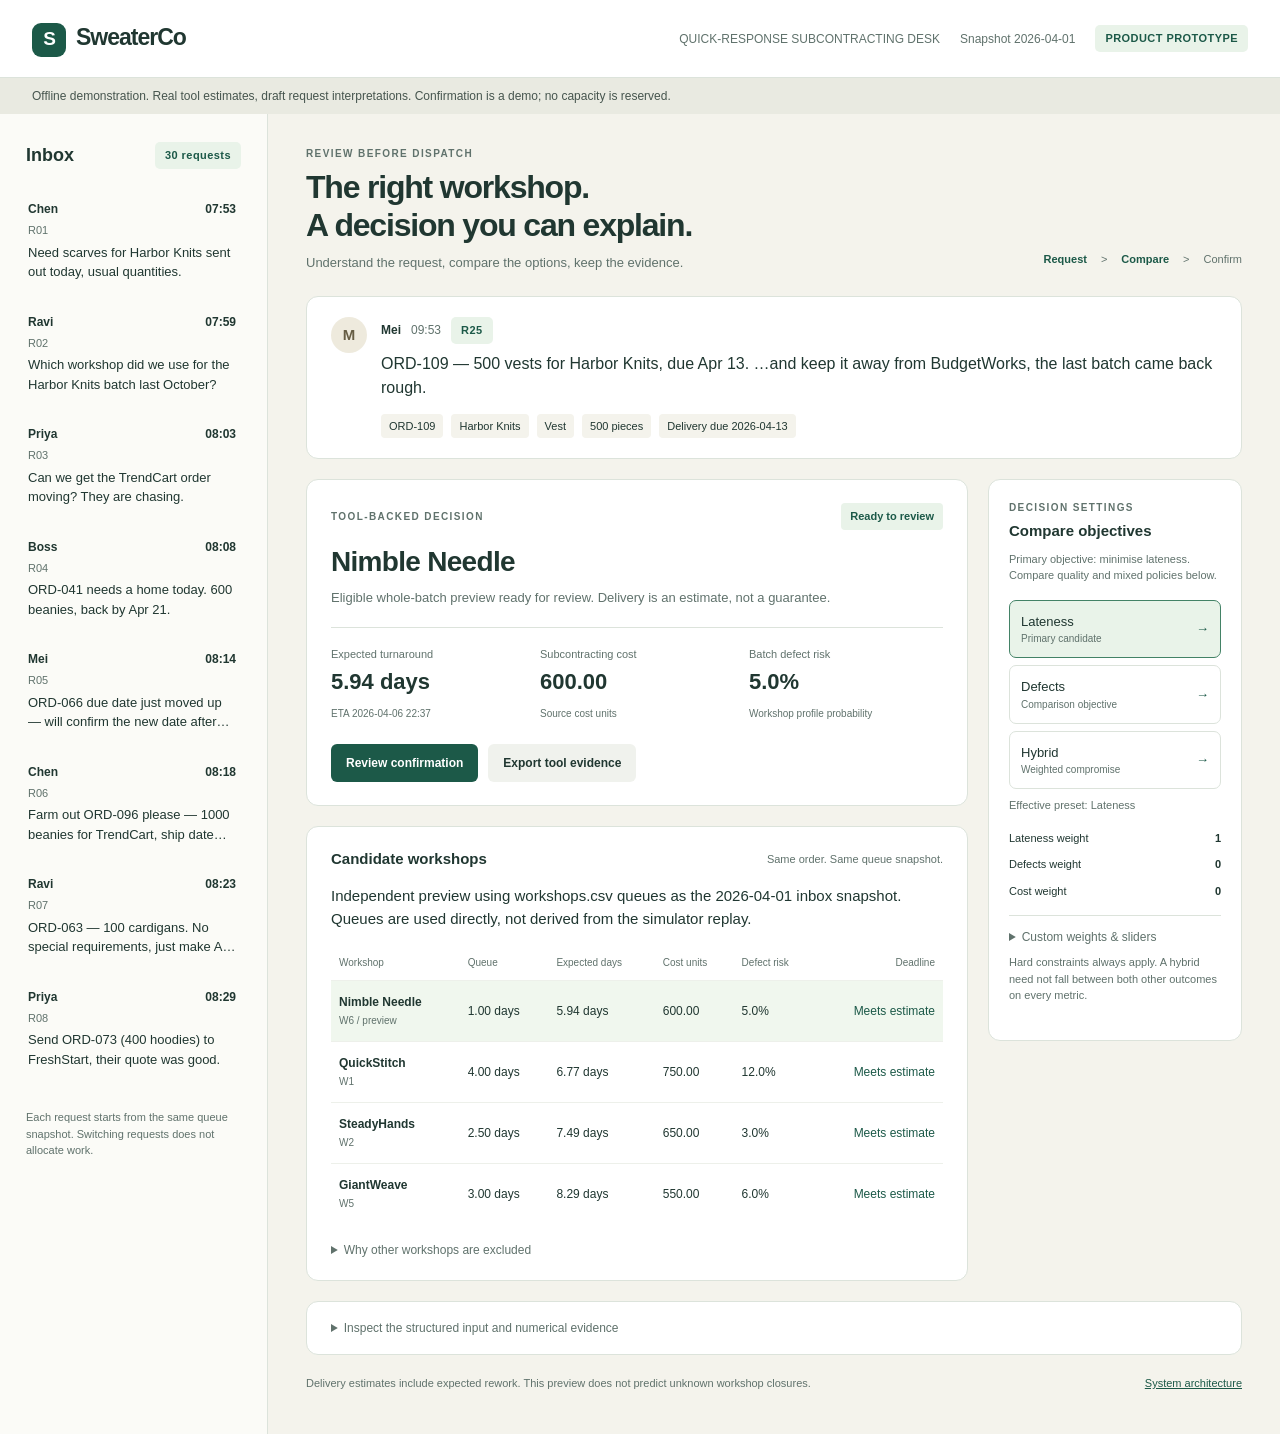
==== commit 78a99121: "Add workshop capacity tools and finish the Sprint 1 review" ====
--- a/docs/prototype/index.html
+++ b/docs/prototype/index.html
@@ -143,7 +143,7 @@
           </section>
         </div>
         <section class="panel objective" aria-label="Objective configuration">
-          <div><div class="eyebrow">Decision settings</div><h2>Compare objectives</h2><p>Primary selection is pending. These are exploratory presets, not a final team declaration.</p>
+          <div><div class="eyebrow">Decision settings</div><h2>Compare objectives</h2><p>Primary objective: minimise lateness. Compare quality and mixed policies below.</p>
           <div role="group" aria-label="Objective preset"><button class="preset" data-preset="lateness" aria-pressed="true"><span>Lateness<small>Primary candidate</small></span><span class="mark">&rarr;</span></button><button class="preset" data-preset="defects" aria-pressed="false"><span>Defects<small>Comparison objective</small></span><span class="mark">&rarr;</span></button><button class="preset" data-preset="hybrid" aria-pressed="false"><span>Hybrid<small>Weighted compromise</small></span><span class="mark">&rarr;</span></button></div></div>
           <div><p id="override"></p><div class="weight-line"><span>Lateness weight</span><span class="weight-value" id="weight-lateness"></span></div><div class="weight-line"><span>Defects weight</span><span class="weight-value" id="weight-defects"></span></div><div class="weight-line"><span>Cost weight</span><span class="weight-value" id="weight-cost"></span></div><details><summary>Custom weights &amp; sliders</summary><p>Live sliders in the planned Streamlit web app will call the Python preview tools. This HTML prototype switches precomputed presets.</p></details><p>Hard constraints always apply. A hybrid need not fall between both other outcomes on every metric.</p></div>
         </section>
@@ -153,7 +153,7 @@
     </main>
   </div>
   <dialog id="confirmation" aria-labelledby="dialog-title"><div class="eyebrow">Confirmation preview</div><h2 id="dialog-title">Review the allocation</h2><p id="confirm-summary"></p><p>The final app will validate the latest queue state and save an auditable allocation. This button demonstrates the interaction only.</p><div class="actions"><button id="cancel-confirm" class="secondary">Back to comparison</button><button id="demo-confirm" class="primary">Confirm demo only</button></div></dialog>
-  <script id="dispatch-data" type="application/json">{"as_of":"2026-04-01","inbox_count":"30","inbox":[{"request_id":"R01","time":"07:53","requester":"Chen","text":"Need scarves for Harbor Knits sent out today, usual quantities."},{"request_id":"R02","time":"07:59","requester":"Ravi","text":"Which workshop did we use for the Harbor Knits batch last October?"},{"request_id":"R03","time":"08:03","requester":"Priya","text":"Can we get the TrendCart order moving? They are chasing."},{"request_id":"R04","time":"08:08","requester":"Boss","text":"ORD-041 needs a home today. 600 beanies, back by Apr 21."},{"request_id":"R05","time":"08:14","requester":"Mei","text":"ORD-066 due date just moved up \u2014 will confirm the new date after the call, but line something up."},{"request_id":"R06","time":"08:18","requester":"Chen","text":"Farm out ORD-096 please \u2014 1000 beanies for TrendCart, ship date Apr 17."},{"request_id":"R07","time":"08:23","requester":"Ravi","text":"ORD-063 \u2014 100 cardigans. No special requirements, just make Apr 29."},{"request_id":"R08","time":"08:29","requester":"Priya","text":"Send ORD-073 (400 hoodies) to FreshStart, their quote was good."},{"request_id":"R09","time":"08:33","requester":"Boss","text":"ORD-045 \u2014 150 vests for Cotton Club, due Apr 09. It's urgent. Cost doesn't matter, just the fastest turnaround."},{"request_id":"R10","time":"08:38","requester":"Mei","text":"New rush coming in from Loom & Leaf \u2014 details to follow, but book capacity somewhere good."},{"request_id":"R11","time":"08:44","requester":"Chen","text":"OldMill is free right now \u2014 give them ORD-008."},{"request_id":"R12","time":"08:48","requester":"Ravi","text":"ORD-053 \u2014 800 polo shirts for UrbanThread, due Apr 10. Boss says nothing new to QuickStitch this week, they're swamped."},{"request_id":"R13","time":"08:53","requester":"Priya","text":"Finance asks: what price did we quote TrendCart on ORD-120?"},{"request_id":"R14","time":"08:59","requester":"Boss","text":"QuickStitch for the scarves on ORD-103?"},{"request_id":"R15","time":"09:03","requester":"Mei","text":"Boss wants the Loom & Leaf stuff outside asap."},{"request_id":"R16","time":"09:08","requester":"Chen","text":"Loom & Leaf confirmed the reorder: ORD-024, 300 vests. Needs to ship Apr 15, so it has to go out today."},{"request_id":"R17","time":"09:14","requester":"Ravi","text":"ORD-017 \u2014 800 cardigans for TrendCart. Factory is full, this one goes outside. Back by Apr 10 please."},{"request_id":"R18","time":"09:18","requester":"Priya","text":"Any movement on ORD-999? Customer is chasing."},{"request_id":"R19","time":"09:23","requester":"Boss","text":"That big reorder from last week \u2014 send it to whoever is quickest."},{"request_id":"R20","time":"09:29","requester":"Mei","text":"New one for the network: ORD-103, 2000 scarves for Bright Basics, due Apr 04."},{"request_id":"R21","time":"09:33","requester":"Chen","text":"ORD-081 \u2014 1500 crewneck sweaters for Harbor Knits, due Apr 13. Margin is thin on this one \u2014 cheapest shop that can still make Apr 13."},{"request_id":"R22","time":"09:38","requester":"Ravi","text":"ORD-040 ready to dispatch. 1200 hoodies for Loom & Leaf, back by Apr 21."},{"request_id":"R23","time":"09:44","requester":"Priya","text":"ORD-005 \u2014 500 scarves for TrendCart, due Apr 20. Split it across two shops if that gets it back faster."},{"request_id":"R24","time":"09:48","requester":"Boss","text":"Little Loom does lovely work \u2014 ORD-015 to them?"},{"request_id":"R25","time":"09:53","requester":"Mei","text":"ORD-109 \u2014 500 vests for Harbor Knits, due Apr 13. \u2026and keep it away from BudgetWorks, the last batch came back rough."},{"request_id":"R26","time":"09:59","requester":"Chen","text":"Can someone place ORD-010? 1000 cardigans, Cotton Club, due Apr 25."},{"request_id":"R27","time":"10:03","requester":"Ravi","text":"ORD-095 \u2014 800 hoodies for Bright Basics, due Apr 26. Bright Basics rejected a batch last month, so lowest defect rate you can get."},{"request_id":"R28","time":"10:08","requester":"Priya","text":"Sending ORD-002 outside \u2014 1000 crewneck sweaters. Who has room this week? Due Mar 29."},{"request_id":"R29","time":"10:14","requester":"Boss","text":"The vests need to go out this week \u2014 who takes them?"},{"request_id":"R30","time":"10:18","requester":"Mei","text":"Please allocate ORD-099: 1500 polo shirts, Northwind Apparel. Deadline Apr 05."}],"previews":{"R01":{"lateness":{"request":{"request_id":"R01","time":"07:53","requester":"Chen","text":"Need scarves for Harbor Knits sent out today, usual quantities."},"input":{"order_id":null,"customer":"Harbor Knits","product":"Scarf","intent":"allocate","pieces":null,"due_date":null,"date_uncertain":false,"date_kind":"delivery","suggested_workshop":null,"exclusions":[],"preference":"configured","split_requested":false,"clarification":"Which order and what quantity does usual quantities mean?"},"snapshot":{"as_of":"2026-04-01","queues":{"W1":4.0,"W2":2.5,"W3":5.0,"W4":0.5,"W5":3.0,"W6":1.0,"W7":0.0,"W8":0.0},"sources":{"orders.csv":"0880af9742fe7cc0923c5009e2de48a0bedb57b78cc294e35a1c9721fe0311f8","workshops.csv":"d7e1c97d3d338a2b5aef8e35f167e3582f22c4526e9c736c5b4c8125505ec59e","dispatch_requests.txt":"dd00a2db398e4acaea1becf82137b6d7526c746621c28af5534806105d50117a","simulate.py":"b845804ad1229f593627b6ef1a6482258331178dbc4ec535274103fc3244593b"},"id":"62cc53a8ecc1cd9d69dcdc769d421f1512091f2485799511e7391085fa14f976"},"configured_weights":{"lateness":1.0,"defects":0.0,"cost":0.0},"effective_weights":{"lateness":1.0,"defects":0.0,"cost":0.0},"scales":{"lateness_days":7.0,"defect_probability":0.1,"cost_per_piece":1.0},"candidates":[],"baselines":[],"excluded":[],"flags":[],"recommendation":null,"alternative":null,"earliest_option":null,"split_option":null,"review_options":[],"commit_allowed":false,"tool_sources":{"allocator.py":"4f7c8030708aeef9609d0a6e9701aa0282a96d648245fa4b08e57b76dc005f2e","dispatch.py":"712893ad4fd6b63ad7d8009780f526ef0aef6b507df47450c8a74eb1f6b2dbd7"},"assumption":"Independent preview using workshops.csv queues as the 2026-04-01 inbox snapshot. Queues are used directly, not derived from the simulator replay.","resolution":{"status":"AMBIGUOUS","matches":[{"order_id":"ORD-049","customer":"Harbor Knits","product":"Scarf","category":"ACCESSORIES","pieces":"300","order_date":"2026-01-08","due_date":"2026-01-22","status":"COMPLETE","current_stage":"COMPLETE","last_activity_date":"2026-01-30","completed_date":"2026-01-30","days_late":"8"},{"order_id":"ORD-101","customer":"Harbor Knits","product":"Scarf","category":"ACCESSORIES","pieces":"1200","order_date":"2026-01-13","due_date":"2026-01-27","status":"COMPLETE","current_stage":"COMPLETE","last_activity_date":"2026-02-07","completed_date":"2026-02-07","days_late":"11"},{"order_id":"ORD-061","customer":"Harbor Knits","product":"Scarf","category":"ACCESSORIES","pieces":"800","order_date":"2026-03-12","due_date":"2026-04-05","status":"IN_PROGRESS","current_stage":"WASHING","last_activity_date":"2026-03-30","completed_date":"","days_late":""},{"order_id":"ORD-108","customer":"Harbor Knits","product":"Scarf","category":"ACCESSORIES","pieces":"2000","order_date":"2026-03-17","due_date":"2026-04-03","status":"IN_PROGRESS","current_stage":"ASSEMBLY","last_activity_date":"2026-03-31","completed_date":"","days_late":""}]},"status":"CLARIFY","message":"Which order do you mean? Please confirm its order ID. Which order and what quantity does usual quantities mean?"},"defects":{"request":{"request_id":"R01","time":"07:53","requester":"Chen","text":"Need scarves for Harbor Knits sent out today, usual quantities."},"input":{"order_id":null,"customer":"Harbor Knits","product":"Scarf","intent":"allocate","pieces":null,"due_date":null,"date_uncertain":false,"date_kind":"delivery","suggested_workshop":null,"exclusions":[],"preference":"configured","split_requested":false,"clarification":"Which order and what quantity does usual quantities mean?"},"snapshot":{"as_of":"2026-04-01","queues":{"W1":4.0,"W2":2.5,"W3":5.0,"W4":0.5,"W5":3.0,"W6":1.0,"W7":0.0,"W8":0.0},"sources":{"orders.csv":"0880af9742fe7cc0923c5009e2de48a0bedb57b78cc294e35a1c9721fe0311f8","workshops.csv":"d7e1c97d3d338a2b5aef8e35f167e3582f22c4526e9c736c5b4c8125505ec59e","dispatch_requests.txt":"dd00a2db398e4acaea1becf82137b6d7526c746621c28af5534806105d50117a","simulate.py":"b845804ad1229f593627b6ef1a6482258331178dbc4ec535274103fc3244593b"},"id":"62cc53a8ecc1cd9d69dcdc769d421f1512091f2485799511e7391085fa14f976"},"configured_weights":{"lateness":0.0,"defects":1.0,"cost":0.0},"effective_weights":{"lateness":0.0,"defects":1.0,"cost":0.0},"scales":{"lateness_days":7.0,"defect_probability":0.1,"cost_per_piece":1.0},"candidates":[],"baselines":[],"excluded":[],"flags":[],"recommendation":null,"alternative":null,"earliest_option":null,"split_option":null,"review_options":[],"commit_allowed":false,"tool_sources":{"allocator.py":"4f7c8030708aeef9609d0a6e9701aa0282a96d648245fa4b08e57b76dc005f2e","dispatch.py":"712893ad4fd6b63ad7d8009780f526ef0aef6b507df47450c8a74eb1f6b2dbd7"},"assumption":"Independent preview using workshops.csv queues as the 2026-04-01 inbox snapshot. Queues are used directly, not derived from the simulator replay.","resolution":{"status":"AMBIGUOUS","matches":[{"order_id":"ORD-049","customer":"Harbor Knits","product":"Scarf","category":"ACCESSORIES","pieces":"300","order_date":"2026-01-08","due_date":"2026-01-22","status":"COMPLETE","current_stage":"COMPLETE","last_activity_date":"2026-01-30","completed_date":"2026-01-30","days_late":"8"},{"order_id":"ORD-101","customer":"Harbor Knits","product":"Scarf","category":"ACCESSORIES","pieces":"1200","order_date":"2026-01-13","due_date":"2026-01-27","status":"COMPLETE","current_stage":"COMPLETE","last_activity_date":"2026-02-07","completed_date":"2026-02-07","days_late":"11"},{"order_id":"ORD-061","customer":"Harbor Knits","product":"Scarf","category":"ACCESSORIES","pieces":"800","order_date":"2026-03-12","due_date":"2026-04-05","status":"IN_PROGRESS","current_stage":"WASHING","last_activity_date":"2026-03-30","completed_date":"","days_late":""},{"order_id":"ORD-108","customer":"Harbor Knits","product":"Scarf","category":"ACCESSORIES","pieces":"2000","order_date":"2026-03-17","due_date":"2026-04-03","status":"IN_PROGRESS","current_stage":"ASSEMBLY","last_activity_date":"2026-03-31","completed_date":"","days_late":""}]},"status":"CLARIFY","message":"Which order do you mean? Please confirm its order ID. Which order and what quantity does usual quantities mean?"},"hybrid":{"request":{"request_id":"R01","time":"07:53","requester":"Chen","text":"Need scarves for Harbor Knits sent out today, usual quantities."},"input":{"order_id":null,"customer":"Harbor Knits","product":"Scarf","intent":"allocate","pieces":null,"due_date":null,"date_uncertain":false,"date_kind":"delivery","suggested_workshop":null,"exclusions":[],"preference":"configured","split_requested":false,"clarification":"Which order and what quantity does usual quantities mean?"},"snapshot":{"as_of":"2026-04-01","queues":{"W1":4.0,"W2":2.5,"W3":5.0,"W4":0.5,"W5":3.0,"W6":1.0,"W7":0.0,"W8":0.0},"sources":{"orders.csv":"0880af9742fe7cc0923c5009e2de48a0bedb57b78cc294e35a1c9721fe0311f8","workshops.csv":"d7e1c97d3d338a2b5aef8e35f167e3582f22c4526e9c736c5b4c8125505ec59e","dispatch_requests.txt":"dd00a2db398e4acaea1becf82137b6d7526c746621c28af5534806105d50117a","simulate.py":"b845804ad1229f593627b6ef1a6482258331178dbc4ec535274103fc3244593b"},"id":"62cc53a8ecc1cd9d69dcdc769d421f1512091f2485799511e7391085fa14f976"},"configured_weights":{"lateness":0.7,"defects":0.3,"cost":0.0},"effective_weights":{"lateness":0.7,"defects":0.3,"cost":0.0},"scales":{"lateness_days":7.0,"defect_probability":0.1,"cost_per_piece":1.0},"candidates":[],"baselines":[],"excluded":[],"flags":[],"recommendation":null,"alternative":null,"earliest_option":null,"split_option":null,"review_options":[],"commit_allowed":false,"tool_sources":{"allocator.py":"4f7c8030708aeef9609d0a6e9701aa0282a96d648245fa4b08e57b76dc005f2e","dispatch.py":"712893ad4fd6b63ad7d8009780f526ef0aef6b507df47450c8a74eb1f6b2dbd7"},"assumption":"Independent preview using workshops.csv queues as the 2026-04-01 inbox snapshot. Queues are used directly, not derived from the simulator replay.","resolution":{"status":"AMBIGUOUS","matches":[{"order_id":"ORD-049","customer":"Harbor Knits","product":"Scarf","category":"ACCESSORIES","pieces":"300","order_date":"2026-01-08","due_date":"2026-01-22","status":"COMPLETE","current_stage":"COMPLETE","last_activity_date":"2026-01-30","completed_date":"2026-01-30","days_late":"8"},{"order_id":"ORD-101","customer":"Harbor Knits","product":"Scarf","category":"ACCESSORIES","pieces":"1200","order_date":"2026-01-13","due_date":"2026-01-27","status":"COMPLETE","current_stage":"COMPLETE","last_activity_date":"2026-02-07","completed_date":"2026-02-07","days_late":"11"},{"order_id":"ORD-061","customer":"Harbor Knits","product":"Scarf","category":"ACCESSORIES","pieces":"800","order_date":"2026-03-12","due_date":"2026-04-05","status":"IN_PROGRESS","current_stage":"WASHING","last_activity_date":"2026-03-30","completed_date":"","days_late":""},{"order_id":"ORD-108","customer":"Harbor Knits","product":"Scarf","category":"ACCESSORIES","pieces":"2000","order_date":"2026-03-17","due_date":"2026-04-03","status":"IN_PROGRESS","current_stage":"ASSEMBLY","last_activity_date":"2026-03-31","completed_date":"","days_late":""}]},"status":"CLARIFY","message":"Which order do you mean? Please confirm its order ID. Which order and what quantity does usual quantities mean?"}},"R02":{"lateness":{"request":{"request_id":"R02","time":"07:59","requester":"Ravi","text":"Which workshop did we use for the Harbor Knits batch last October?"},"input":{"order_id":null,"customer":"Harbor Knits","product":null,"intent":"history","pieces":null,"due_date":null,"date_uncertain":false,"date_kind":"delivery","suggested_workshop":null,"exclusions":[],"preference":"configured","split_requested":false,"clarification":null},"snapshot":{"as_of":"2026-04-01","queues":{"W1":4.0,"W2":2.5,"W3":5.0,"W4":0.5,"W5":3.0,"W6":1.0,"W7":0.0,"W8":0.0},"sources":{"orders.csv":"0880af9742fe7cc0923c5009e2de48a0bedb57b78cc294e35a1c9721fe0311f8","workshops.csv":"d7e1c97d3d338a2b5aef8e35f167e3582f22c4526e9c736c5b4c8125505ec59e","dispatch_requests.txt":"dd00a2db398e4acaea1becf82137b6d7526c746621c28af5534806105d50117a","simulate.py":"b845804ad1229f593627b6ef1a6482258331178dbc4ec535274103fc3244593b"},"id":"62cc53a8ecc1cd9d69dcdc769d421f1512091f2485799511e7391085fa14f976"},"configured_weights":{"lateness":1.0,"defects":0.0,"cost":0.0},"effective_weights":{"lateness":1.0,"defects":0.0,"cost":0.0},"scales":{"lateness_days":7.0,"defect_probability":0.1,"cost_per_piece":1.0},"candidates":[],"baselines":[],"excluded":[],"flags":[],"recommendation":null,"alternative":null,"earliest_option":null,"split_option":null,"review_options":[],"commit_allowed":false,"tool_sources":{"allocator.py":"4f7c8030708aeef9609d0a6e9701aa0282a96d648245fa4b08e57b76dc005f2e","dispatch.py":"712893ad4fd6b63ad7d8009780f526ef0aef6b507df47450c8a74eb1f6b2dbd7"},"assumption":"Independent preview using workshops.csv queues as the 2026-04-01 inbox snapshot. Queues are used directly, not derived from the simulator replay.","status":"DECLINE","message":"The supplied data contains neither customer quotes nor past workshop allocations."},"defects":{"request":{"request_id":"R02","time":"07:59","requester":"Ravi","text":"Which workshop did we use for the Harbor Knits batch last October?"},"input":{"order_id":null,"customer":"Harbor Knits","product":null,"intent":"history","pieces":null,"due_date":null,"date_uncertain":false,"date_kind":"delivery","suggested_workshop":null,"exclusions":[],"preference":"configured","split_requested":false,"clarification":null},"snapshot":{"as_of":"2026-04-01","queues":{"W1":4.0,"W2":2.5,"W3":5.0,"W4":0.5,"W5":3.0,"W6":1.0,"W7":0.0,"W8":0.0},"sources":{"orders.csv":"0880af9742fe7cc0923c5009e2de48a0bedb57b78cc294e35a1c9721fe0311f8","workshops.csv":"d7e1c97d3d338a2b5aef8e35f167e3582f22c4526e9c736c5b4c8125505ec59e","dispatch_requests.txt":"dd00a2db398e4acaea1becf82137b6d7526c746621c28af5534806105d50117a","simulate.py":"b845804ad1229f593627b6ef1a6482258331178dbc4ec535274103fc3244593b"},"id":"62cc53a8ecc1cd9d69dcdc769d421f1512091f2485799511e7391085fa14f976"},"configured_weights":{"lateness":0.0,"defects":1.0,"cost":0.0},"effective_weights":{"lateness":0.0,"defects":1.0,"cost":0.0},"scales":{"lateness_days":7.0,"defect_probability":0.1,"cost_per_piece":1.0},"candidates":[],"baselines":[],"excluded":[],"flags":[],"recommendation":null,"alternative":null,"earliest_option":null,"split_option":null,"review_options":[],"commit_allowed":false,"tool_sources":{"allocator.py":"4f7c8030708aeef9609d0a6e9701aa0282a96d648245fa4b08e57b76dc005f2e","dispatch.py":"712893ad4fd6b63ad7d8009780f526ef0aef6b507df47450c8a74eb1f6b2dbd7"},"assumption":"Independent preview using workshops.csv queues as the 2026-04-01 inbox snapshot. Queues are used directly, not derived from the simulator replay.","status":"DECLINE","message":"The supplied data contains neither customer quotes nor past workshop allocations."},"hybrid":{"request":{"request_id":"R02","time":"07:59","requester":"Ravi","text":"Which workshop did we use for the Harbor Knits batch last October?"},"input":{"order_id":null,"customer":"Harbor Knits","product":null,"intent":"history","pieces":null,"due_date":null,"date_uncertain":false,"date_kind":"delivery","suggested_workshop":null,"exclusions":[],"preference":"configured","split_requested":false,"clarification":null},"snapshot":{"as_of":"2026-04-01","queues":{"W1":4.0,"W2":2.5,"W3":5.0,"W4":0.5,"W5":3.0,"W6":1.0,"W7":0.0,"W8":0.0},"sources":{"orders.csv":"0880af9742fe7cc0923c5009e2de48a0bedb57b78cc294e35a1c9721fe0311f8","workshops.csv":"d7e1c97d3d338a2b5aef8e35f167e3582f22c4526e9c736c5b4c8125505ec59e","dispatch_requests.txt":"dd00a2db398e4acaea1becf82137b6d7526c746621c28af5534806105d50117a","simulate.py":"b845804ad1229f593627b6ef1a6482258331178dbc4ec535274103fc3244593b"},"id":"62cc53a8ecc1cd9d69dcdc769d421f1512091f2485799511e7391085fa14f976"},"configured_weights":{"lateness":0.7,"defects":0.3,"cost":0.0},"effective_weights":{"lateness":0.7,"defects":0.3,"cost":0.0},"scales":{"lateness_days":7.0,"defect_probability":0.1,"cost_per_piece":1.0},"candidates":[],"baselines":[],"excluded":[],"flags":[],"recommendation":null,"alternative":null,"earliest_option":null,"split_option":null,"review_options":[],"commit_allowed":false,"tool_sources":{"allocator.py":"4f7c8030708aeef9609d0a6e9701aa0282a96d648245fa4b08e57b76dc005f2e","dispatch.py":"712893ad4fd6b63ad7d8009780f526ef0aef6b507df47450c8a74eb1f6b2dbd7"},"assumption":"Independent preview using workshops.csv queues as the 2026-04-01 inbox snapshot. Queues are used directly, not derived from the simulator replay.","status":"DECLINE","message":"The supplied data contains neither customer quotes nor past workshop allocations."}},"R03":{"lateness":{"request":{"request_id":"R03","time":"08:03","requester":"Priya","text":"Can we get the TrendCart order moving? They are chasing."},"input":{"order_id":null,"customer":"TrendCart","product":null,"intent":"allocate","pieces":null,"due_date":null,"date_uncertain":false,"date_kind":"delivery","suggested_workshop":null,"exclusions":[],"preference":"configured","split_requested":false,"clarification":null},"snapshot":{"as_of":"2026-04-01","queues":{"W1":4.0,"W2":2.5,"W3":5.0,"W4":0.5,"W5":3.0,"W6":1.0,"W7":0.0,"W8":0.0},"sources":{"orders.csv":"0880af9742fe7cc0923c5009e2de48a0bedb57b78cc294e35a1c9721fe0311f8","workshops.csv":"d7e1c97d3d338a2b5aef8e35f167e3582f22c4526e9c736c5b4c8125505ec59e","dispatch_requests.txt":"dd00a2db398e4acaea1becf82137b6d7526c746621c28af5534806105d50117a","simulate.py":"b845804ad1229f593627b6ef1a6482258331178dbc4ec535274103fc3244593b"},"id":"62cc53a8ecc1cd9d69dcdc769d421f1512091f2485799511e7391085fa14f976"},"configured_weights":{"lateness":1.0,"defects":0.0,"cost":0.0},"effective_weights":{"lateness":1.0,"defects":0.0,"cost":0.0},"scales":{"lateness_days":7.0,"defect_probability":0.1,"cost_per_piece":1.0},"candidates":[],"baselines":[],"excluded":[],"flags":[],"recommendation":null,"alternative":null,"earliest_option":null,"split_option":null,"review_options":[],"commit_allowed":false,"tool_sources":{"allocator.py":"4f7c8030708aeef9609d0a6e9701aa0282a96d648245fa4b08e57b76dc005f2e","dispatch.py":"712893ad4fd6b63ad7d8009780f526ef0aef6b507df47450c8a74eb1f6b2dbd7"},"assumption":"Independent preview using workshops.csv queues as the 2026-04-01 inbox snapshot. Queues are used directly, not derived from the simulator replay.","resolution":{"status":"AMBIGUOUS","matches":[{"order_id":"ORD-076","customer":"TrendCart","product":"Crewneck sweater","category":"TOPS","pieces":"1200","order_date":"2026-01-02","due_date":"2026-01-27","status":"COMPLETE","current_stage":"COMPLETE","last_activity_date":"2026-02-08","completed_date":"2026-02-08","days_late":"12"},{"order_id":"ORD-087","customer":"TrendCart","product":"Hoodie","category":"TOPS","pieces":"1000","order_date":"2026-01-03","due_date":"2026-01-19","status":"COMPLETE","current_stage":"COMPLETE","last_activity_date":"2026-02-18","completed_date":"2026-02-18","days_late":"30"},{"order_id":"ORD-091","customer":"TrendCart","product":"Polo shirt","category":"TOPS","pieces":"600","order_date":"2026-01-03","due_date":"2026-02-02","status":"COMPLETE","current_stage":"COMPLETE","last_activity_date":"2026-01-27","completed_date":"2026-01-27","days_late":"-6"},{"order_id":"ORD-028","customer":"TrendCart","product":"Beanie","category":"ACCESSORIES","pieces":"150","order_date":"2026-01-10","due_date":"2026-01-26","status":"COMPLETE","current_stage":"COMPLETE","last_activity_date":"2026-02-04","completed_date":"2026-02-04","days_late":"9"},{"order_id":"ORD-115","customer":"TrendCart","product":"Cardigan","category":"TOPS","pieces":"2000","order_date":"2026-01-10","due_date":"2026-01-28","status":"COMPLETE","current_stage":"COMPLETE","last_activity_date":"2026-02-28","completed_date":"2026-02-28","days_late":"31"},{"order_id":"ORD-021","customer":"TrendCart","product":"Vest","category":"TOPS","pieces":"800","order_date":"2026-01-17","due_date":"2026-02-18","status":"COMPLETE","current_stage":"COMPLETE","last_activity_date":"2026-02-13","completed_date":"2026-02-13","days_late":"-5"},{"order_id":"ORD-059","customer":"TrendCart","product":"Scarf","category":"ACCESSORIES","pieces":"100","order_date":"2026-01-22","due_date":"2026-02-24","status":"COMPLETE","current_stage":"COMPLETE","last_activity_date":"2026-02-15","completed_date":"2026-02-15","days_late":"-9"},{"order_id":"ORD-090","customer":"TrendCart","product":"Polo shirt","category":"TOPS","pieces":"600","order_date":"2026-01-22","due_date":"2026-02-23","status":"COMPLETE","current_stage":"COMPLETE","last_activity_date":"2026-03-06","completed_date":"2026-03-06","days_late":"11"},{"order_id":"ORD-014","customer":"TrendCart","product":"Vest","category":"TOPS","pieces":"2000","order_date":"2026-01-27","due_date":"2026-02-28","status":"COMPLETE","current_stage":"COMPLETE","last_activity_date":"2026-03-23","completed_date":"2026-03-23","days_late":"23"},{"order_id":"ORD-054","customer":"TrendCart","product":"Vest","category":"TOPS","pieces":"600","order_date":"2026-02-20","due_date":"2026-03-06","status":"COMPLETE","current_stage":"COMPLETE","last_activity_date":"2026-03-29","completed_date":"2026-03-29","days_late":"23"},{"order_id":"ORD-120","customer":"TrendCart","product":"Vest","category":"TOPS","pieces":"1500","order_date":"2026-02-27","due_date":"2026-03-17","status":"IN_PROGRESS","current_stage":"ASSEMBLY","last_activity_date":"2026-03-30","completed_date":"","days_late":""},{"order_id":"ORD-030","customer":"TrendCart","product":"Cardigan","category":"TOPS","pieces":"400","order_date":"2026-02-28","due_date":"2026-03-27","status":"COMPLETE","current_stage":"COMPLETE","last_activity_date":"2026-03-28","completed_date":"2026-03-28","days_late":"1"},{"order_id":"ORD-020","customer":"TrendCart","product":"Vest","category":"TOPS","pieces":"1200","order_date":"2026-03-08","due_date":"2026-03-31","status":"IN_PROGRESS","current_stage":"WASHING","last_activity_date":"2026-03-30","completed_date":"","days_late":""},{"order_id":"ORD-096","customer":"TrendCart","product":"Beanie","category":"ACCESSORIES","pieces":"1000","order_date":"2026-03-19","due_date":"2026-04-17","status":"IN_PROGRESS","current_stage":"KNITTING","last_activity_date":"2026-04-01","completed_date":"","days_late":""},{"order_id":"ORD-005","customer":"TrendCart","product":"Scarf","category":"ACCESSORIES","pieces":"500","order_date":"2026-03-21","due_date":"2026-04-20","status":"IN_PROGRESS","current_stage":"KNITTING","last_activity_date":"2026-03-24","completed_date":"","days_late":""},{"order_id":"ORD-017","customer":"TrendCart","product":"Cardigan","category":"TOPS","pieces":"800","order_date":"2026-03-23","due_date":"2026-04-10","status":"IN_PROGRESS","current_stage":"KNITTING","last_activity_date":"2026-04-01","completed_date":"","days_late":""},{"order_id":"ORD-082","customer":"TrendCart","product":"Beanie","category":"ACCESSORIES","pieces":"600","order_date":"2026-03-27","due_date":"2026-05-01","status":"IN_PROGRESS","current_stage":"KNITTING","last_activity_date":"2026-03-30","completed_date":"","days_late":""}]},"status":"CLARIFY","message":"Which order do you mean? Please confirm its order ID."},"defects":{"request":{"request_id":"R03","time":"08:03","requester":"Priya","text":"Can we get the TrendCart order moving? They are chasing."},"input":{"order_id":null,"customer":"TrendCart","product":null,"intent":"allocate","pieces":null,"due_date":null,"date_uncertain":false,"date_kind":"delivery","suggested_workshop":null,"exclusions":[],"preference":"configured","split_requested":false,"clarification":null},"snapshot":{"as_of":"2026-04-01","queues":{"W1":4.0,"W2":2.5,"W3":5.0,"W4":0.5,"W5":3.0,"W6":1.0,"W7":0.0,"W8":0.0},"sources":{"orders.csv":"0880af9742fe7cc0923c5009e2de48a0bedb57b78cc294e35a1c9721fe0311f8","workshops.csv":"d7e1c97d3d338a2b5aef8e35f167e3582f22c4526e9c736c5b4c8125505ec59e","dispatch_requests.txt":"dd00a2db398e4acaea1becf82137b6d7526c746621c28af5534806105d50117a","simulate.py":"b845804ad1229f593627b6ef1a6482258331178dbc4ec535274103fc3244593b"},"id":"62cc53a8ecc1cd9d69dcdc769d421f1512091f2485799511e7391085fa14f976"},"configured_weights":{"lateness":0.0,"defects":1.0,"cost":0.0},"effective_weights":{"lateness":0.0,"defects":1.0,"cost":0.0},"scales":{"lateness_days":7.0,"defect_probability":0.1,"cost_per_piece":1.0},"candidates":[],"baselines":[],"excluded":[],"flags":[],"recommendation":null,"alternative":null,"earliest_option":null,"split_option":null,"review_options":[],"commit_allowed":false,"tool_sources":{"allocator.py":"4f7c8030708aeef9609d0a6e9701aa0282a96d648245fa4b08e57b76dc005f2e","dispatch.py":"712893ad4fd6b63ad7d8009780f526ef0aef6b507df47450c8a74eb1f6b2dbd7"},"assumption":"Independent preview using workshops.csv queues as the 2026-04-01 inbox snapshot. Queues are used directly, not derived from the simulator replay.","resolution":{"status":"AMBIGUOUS","matches":[{"order_id":"ORD-076","customer":"TrendCart","product":"Crewneck sweater","category":"TOPS","pieces":"1200","order_date":"2026-01-02","due_date":"2026-01-27","status":"COMPLETE","current_stage":"COMPLETE","last_activity_date":"2026-02-08","completed_date":"2026-02-08","days_late":"12"},{"order_id":"ORD-087","customer":"TrendCart","product":"Hoodie","category":"TOPS","pieces":"1000","order_date":"2026-01-03","due_date":"2026-01-19","status":"COMPLETE","current_stage":"COMPLETE","last_activity_date":"2026-02-18","completed_date":"2026-02-18","days_late":"30"},{"order_id":"ORD-091","customer":"TrendCart","product":"Polo shirt","category":"TOPS","pieces":"600","order_date":"2026-01-03","due_date":"2026-02-02","status":"COMPLETE","current_stage":"COMPLETE","last_activity_date":"2026-01-27","completed_date":"2026-01-27","days_late":"-6"},{"order_id":"ORD-028","customer":"TrendCart","product":"Beanie","category":"ACCESSORIES","pieces":"150","order_date":"2026-01-10","due_date":"2026-01-26","status":"COMPLETE","current_stage":"COMPLETE","last_activity_date":"2026-02-04","completed_date":"2026-02-04","days_late":"9"},{"order_id":"ORD-115","customer":"TrendCart","product":"Cardigan","category":"TOPS","pieces":"2000","order_date":"2026-01-10","due_date":"2026-01-28","status":"COMPLETE","current_stage":"COMPLETE","last_activity_date":"2026-02-28","completed_date":"2026-02-28","days_late":"31"},{"order_id":"ORD-021","customer":"TrendCart","product":"Vest","category":"TOPS","pieces":"800","order_date":"2026-01-17","due_date":"2026-02-18","status":"COMPLETE","current_stage":"COMPLETE","last_activity_date":"2026-02-13","completed_date":"2026-02-13","days_late":"-5"},{"order_id":"ORD-059","customer":"TrendCart","product":"Scarf","category":"ACCESSORIES","pieces":"100","order_date":"2026-01-22","due_date":"2026-02-24","status":"COMPLETE","current_stage":"COMPLETE","last_activity_date":"2026-02-15","completed_date":"2026-02-15","days_late":"-9"},{"order_id":"ORD-090","customer":"TrendCart","product":"Polo shirt","category":"TOPS","pieces":"600","order_date":"2026-01-22","due_date":"2026-02-23","status":"COMPLETE","current_stage":"COMPLETE","last_activity_date":"2026-03-06","completed_date":"2026-03-06","days_late":"11"},{"order_id":"ORD-014","customer":"TrendCart","product":"Vest","category":"TOPS","pieces":"2000","order_date":"2026-01-27","due_date":"2026-02-28","status":"COMPLETE","current_stage":"COMPLETE","last_activity_date":"2026-03-23","completed_date":"2026-03-23","days_late":"23"},{"order_id":"ORD-054","customer":"TrendCart","product":"Vest","category":"TOPS","pieces":"600","order_date":"2026-02-20","due_date":"2026-03-06","status":"COMPLETE","current_stage":"COMPLETE","last_activity_date":"2026-03-29","completed_date":"2026-03-29","days_late":"23"},{"order_id":"ORD-120","customer":"TrendCart","product":"Vest","category":"TOPS","pieces":"1500","order_date":"2026-02-27","due_date":"2026-03-17","status":"IN_PROGRESS","current_stage":"ASSEMBLY","last_activity_date":"2026-03-30","completed_date":"","days_late":""},{"order_id":"ORD-030","customer":"TrendCart","product":"Cardigan","category":"TOPS","pieces":"400","order_date":"2026-02-28","due_date":"2026-03-27","status":"COMPLETE","current_stage":"COMPLETE","last_activity_date":"2026-03-28","completed_date":"2026-03-28","days_late":"1"},{"order_id":"ORD-020","customer":"TrendCart","product":"Vest","category":"TOPS","pieces":"1200","order_date":"2026-03-08","due_date":"2026-03-31","status":"IN_PROGRESS","current_stage":"WASHING","last_activity_date":"2026-03-30","completed_date":"","days_late":""},{"order_id":"ORD-096","customer":"TrendCart","product":"Beanie","category":"ACCESSORIES","pieces":"1000","order_date":"2026-03-19","due_date":"2026-04-17","status":"IN_PROGRESS","current_stage":"KNITTING","last_activity_date":"2026-04-01","completed_date":"","days_late":""},{"order_id":"ORD-005","customer":"TrendCart","product":"Scarf","category":"ACCESSORIES","pieces":"500","order_date":"2026-03-21","due_date":"2026-04-20","status":"IN_PROGRESS","current_stage":"KNITTING","last_activity_date":"2026-03-24","completed_date":"","days_late":""},{"order_id":"ORD-017","customer":"TrendCart","product":"Cardigan","category":"TOPS","pieces":"800","order_date":"2026-03-23","due_date":"2026-04-10","status":"IN_PROGRESS","current_stage":"KNITTING","last_activity_date":"2026-04-01","completed_date":"","days_late":""},{"order_id":"ORD-082","customer":"TrendCart","product":"Beanie","category":"ACCESSORIES","pieces":"600","order_date":"2026-03-27","due_date":"2026-05-01","status":"IN_PROGRESS","current_stage":"KNITTING","last_activity_date":"2026-03-30","completed_date":"","days_late":""}]},"status":"CLARIFY","message":"Which order do you mean? Please confirm its order ID."},"hybrid":{"request":{"request_id":"R03","time":"08:03","requester":"Priya","text":"Can we get the TrendCart order moving? They are chasing."},"input":{"order_id":null,"customer":"TrendCart","product":null,"intent":"allocate","pieces":null,"due_date":null,"date_uncertain":false,"date_kind":"delivery","suggested_workshop":null,"exclusions":[],"preference":"configured","split_requested":false,"clarification":null},"snapshot":{"as_of":"2026-04-01","queues":{"W1":4.0,"W2":2.5,"W3":5.0,"W4":0.5,"W5":3.0,"W6":1.0,"W7":0.0,"W8":0.0},"sources":{"orders.csv":"0880af9742fe7cc0923c5009e2de48a0bedb57b78cc294e35a1c9721fe0311f8","workshops.csv":"d7e1c97d3d338a2b5aef8e35f167e3582f22c4526e9c736c5b4c8125505ec59e","dispatch_requests.txt":"dd00a2db398e4acaea1becf82137b6d7526c746621c28af5534806105d50117a","simulate.py":"b845804ad1229f593627b6ef1a6482258331178dbc4ec535274103fc3244593b"},"id":"62cc53a8ecc1cd9d69dcdc769d421f1512091f2485799511e7391085fa14f976"},"configured_weights":{"lateness":0.7,"defects":0.3,"cost":0.0},"effective_weights":{"lateness":0.7,"defects":0.3,"cost":0.0},"scales":{"lateness_days":7.0,"defect_probability":0.1,"cost_per_piece":1.0},"candidates":[],"baselines":[],"excluded":[],"flags":[],"recommendation":null,"alternative":null,"earliest_option":null,"split_option":null,"review_options":[],"commit_allowed":false,"tool_sources":{"allocator.py":"4f7c8030708aeef9609d0a6e9701aa0282a96d648245fa4b08e57b76dc005f2e","dispatch.py":"712893ad4fd6b63ad7d8009780f526ef0aef6b507df47450c8a74eb1f6b2dbd7"},"assumption":"Independent preview using workshops.csv queues as the 2026-04-01 inbox snapshot. Queues are used directly, not derived from the simulator replay.","resolution":{"status":"AMBIGUOUS","matches":[{"order_id":"ORD-076","customer":"TrendCart","product":"Crewneck sweater","category":"TOPS","pieces":"1200","order_date":"2026-01-02","due_date":"2026-01-27","status":"COMPLETE","current_stage":"COMPLETE","last_activity_date":"2026-02-08","completed_date":"2026-02-08","days_late":"12"},{"order_id":"ORD-087","customer":"TrendCart","product":"Hoodie","category":"TOPS","pieces":"1000","order_date":"2026-01-03","due_date":"2026-01-19","status":"COMPLETE","current_stage":"COMPLETE","last_activity_date":"2026-02-18","completed_date":"2026-02-18","days_late":"30"},{"order_id":"ORD-091","customer":"TrendCart","product":"Polo shirt","category":"TOPS","pieces":"600","order_date":"2026-01-03","due_date":"2026-02-02","status":"COMPLETE","current_stage":"COMPLETE","last_activity_date":"2026-01-27","completed_date":"2026-01-27","days_late":"-6"},{"order_id":"ORD-028","customer":"TrendCart","product":"Beanie","category":"ACCESSORIES","pieces":"150","order_date":"2026-01-10","due_date":"2026-01-26","status":"COMPLETE","current_stage":"COMPLETE","last_activity_date":"2026-02-04","completed_date":"2026-02-04","days_late":"9"},{"order_id":"ORD-115","customer":"TrendCart","product":"Cardigan","category":"TOPS","pieces":"2000","order_date":"2026-01-10","due_date":"2026-01-28","status":"COMPLETE","current_stage":"COMPLETE","last_activity_date":"2026-02-28","completed_date":"2026-02-28","days_late":"31"},{"order_id":"ORD-021","customer":"TrendCart","product":"Vest","category":"TOPS","pieces":"800","order_date":"2026-01-17","due_date":"2026-02-18","status":"COMPLETE","current_stage":"COMPLETE","last_activity_date":"2026-02-13","completed_date":"2026-02-13","days_late":"-5"},{"order_id":"ORD-059","customer":"TrendCart","product":"Scarf","category":"ACCESSORIES","pieces":"100","order_date":"2026-01-22","due_date":"2026-02-24","status":"COMPLETE","current_stage":"COMPLETE","last_activity_date":"2026-02-15","completed_date":"2026-02-15","days_late":"-9"},{"order_id":"ORD-090","customer":"TrendCart","product":"Polo shirt","category":"TOPS","pieces":"600","order_date":"2026-01-22","due_date":"2026-02-23","status":"COMPLETE","current_stage":"COMPLETE","last_activity_date":"2026-03-06","completed_date":"2026-03-06","days_late":"11"},{"order_id":"ORD-014","customer":"TrendCart","product":"Vest","category":"TOPS","pieces":"2000","order_date":"2026-01-27","due_date":"2026-02-28","status":"COMPLETE","current_stage":"COMPLETE","last_activity_date":"2026-03-23","completed_date":"2026-03-23","days_late":"23"},{"order_id":"ORD-054","customer":"TrendCart","product":"Vest","category":"TOPS","pieces":"600","order_date":"2026-02-20","due_date":"2026-03-06","status":"COMPLETE","current_stage":"COMPLETE","last_activity_date":"2026-03-29","completed_date":"2026-03-29","days_late":"23"},{"order_id":"ORD-120","customer":"TrendCart","product":"Vest","category":"TOPS","pieces":"1500","order_date":"2026-02-27","due_date":"2026-03-17","status":"IN_PROGRESS","current_stage":"ASSEMBLY","last_activity_date":"2026-03-30","completed_date":"","days_late":""},{"order_id":"ORD-030","customer":"TrendCart","product":"Cardigan","category":"TOPS","pieces":"400","order_date":"2026-02-28","due_date":"2026-03-27","status":"COMPLETE","current_stage":"COMPLETE","last_activity_date":"2026-03-28","completed_date":"2026-03-28","days_late":"1"},{"order_id":"ORD-020","customer":"TrendCart","product":"Vest","category":"TOPS","pieces":"1200","order_date":"2026-03-08","due_date":"2026-03-31","status":"IN_PROGRESS","current_stage":"WASHING","last_activity_date":"2026-03-30","completed_date":"","days_late":""},{"order_id":"ORD-096","customer":"TrendCart","product":"Beanie","category":"ACCESSORIES","pieces":"1000","order_date":"2026-03-19","due_date":"2026-04-17","status":"IN_PROGRESS","current_stage":"KNITTING","last_activity_date":"2026-04-01","completed_date":"","days_late":""},{"order_id":"ORD-005","customer":"TrendCart","product":"Scarf","category":"ACCESSORIES","pieces":"500","order_date":"2026-03-21","due_date":"2026-04-20","status":"IN_PROGRESS","current_stage":"KNITTING","last_activity_date":"2026-03-24","completed_date":"","days_late":""},{"order_id":"ORD-017","customer":"TrendCart","product":"Cardigan","category":"TOPS","pieces":"800","order_date":"2026-03-23","due_date":"2026-04-10","status":"IN_PROGRESS","current_stage":"KNITTING","last_activity_date":"2026-04-01","completed_date":"","days_late":""},{"order_id":"ORD-082","customer":"TrendCart","product":"Beanie","category":"ACCESSORIES","pieces":"600","order_date":"2026-03-27","due_date":"2026-05-01","status":"IN_PROGRESS","current_stage":"KNITTING","last_activity_date":"2026-03-30","completed_date":"","days_late":""}]},"status":"CLARIFY","message":"Which order do you mean? Please confirm its order ID."}},"R04":{"lateness":{"request":{"request_id":"R04","time":"08:08","requester":"Boss","text":"ORD-041 needs a home today. 600 beanies, back by Apr 21."},"input":{"order_id":"ORD-041","customer":null,"product":null,"intent":"allocate","pieces":600,"due_date":"2026-04-21","date_uncertain":false,"date_kind":"delivery","suggested_workshop":null,"exclusions":[],"preference":"configured","split_requested":false,"clarification":null},"snapshot":{"as_of":"2026-04-01","queues":{"W1":4.0,"W2":2.5,"W3":5.0,"W4":0.5,"W5":3.0,"W6":1.0,"W7":0.0,"W8":0.0},"sources":{"orders.csv":"0880af9742fe7cc0923c5009e2de48a0bedb57b78cc294e35a1c9721fe0311f8","workshops.csv":"d7e1c97d3d338a2b5aef8e35f167e3582f22c4526e9c736c5b4c8125505ec59e","dispatch_requests.txt":"dd00a2db398e4acaea1becf82137b6d7526c746621c28af5534806105d50117a","simulate.py":"b845804ad1229f593627b6ef1a6482258331178dbc4ec535274103fc3244593b"},"id":"62cc53a8ecc1cd9d69dcdc769d421f1512091f2485799511e7391085fa14f976"},"configured_weights":{"lateness":1.0,"defects":0.0,"cost":0.0},"effective_weights":{"lateness":1.0,"defects":0.0,"cost":0.0},"scales":{"lateness_days":7.0,"defect_probability":0.1,"cost_per_piece":1.0},"candidates":[{"estimate":{"workshop_id":"W6","queue_days":1.0,"process_days":4.615384615384615,"transport_days":1,"turnaround_days":6.615384615384615,"expected_turnaround_days":6.73076923076923,"available_days":20.0,"lateness_days":0.0,"defect_risk":0.05,"cost":720.0},"lateness_component":0.0,"defects_component":0.0,"cost_component":0.0,"score":0.0,"name":"Nimble Needle","meets_deadline":true,"display":{"eta":"2026-04-07 17:33","turnaround":"6.73 days","lateness":"0.00 days","cost":"720.00","defects":"5.0%","queue":"1.00 days","processing":"4.62 days","transport":"1.00 days","expected_rework":"0.12 days","score":"0.0000"}},{"estimate":{"workshop_id":"W2","queue_days":2.5,"process_days":3.5294117647058822,"transport_days":2,"turnaround_days":8.029411764705882,"expected_turnaround_days":8.08235294117647,"available_days":20.0,"lateness_days":0.0,"defect_risk":0.03,"cost":780.0},"lateness_component":0.0,"defects_component":0.0,"cost_component":0.0,"score":0.0,"name":"SteadyHands","meets_deadline":true,"display":{"eta":"2026-04-09 01:59","turnaround":"8.08 days","lateness":"0.00 days","cost":"780.00","defects":"3.0%","queue":"2.50 days","processing":"3.53 days","transport":"2.00 days","expected_rework":"0.05 days","score":"0.0000"}},{"estimate":{"workshop_id":"W4","queue_days":0.5,"process_days":8.571428571428571,"transport_days":1,"turnaround_days":10.071428571428571,"expected_turnaround_days":10.157142857142857,"available_days":20.0,"lateness_days":0.0,"defect_risk":0.02,"cost":960.0},"lateness_component":0.0,"defects_component":0.0,"cost_component":0.0,"score":0.0,"name":"Little Loom","meets_deadline":true,"display":{"eta":"2026-04-11 03:47","turnaround":"10.16 days","lateness":"0.00 days","cost":"960.00","defects":"2.0%","queue":"0.50 days","processing":"8.57 days","transport":"1.00 days","expected_rework":"0.09 days","score":"0.0000"}}],"baselines":[{"policy":"earliest_finish","label":"Earliest finish (short heuristic)","workshop_id":"W6","name":"Nimble Needle","meets_deadline":true,"respects_exclusions":true,"estimate":{"workshop_id":"W6","queue_days":1.0,"process_days":4.615384615384615,"transport_days":1,"turnaround_days":6.615384615384615,"expected_turnaround_days":6.73076923076923,"available_days":20.0,"lateness_days":0.0,"defect_risk":0.05,"cost":720.0},"display":{"eta":"2026-04-07 17:33","turnaround":"6.73 days","lateness":"0.00 days","cost":"720.00","defects":"5.0%","queue":"1.00 days","processing":"4.62 days","transport":"1.00 days","expected_rework":"0.12 days"}},{"policy":"cheapest","label":"Cheapest eligible","workshop_id":"W6","name":"Nimble Needle","meets_deadline":true,"respects_exclusions":true,"estimate":{"workshop_id":"W6","queue_days":1.0,"process_days":4.615384615384615,"transport_days":1,"turnaround_days":6.615384615384615,"expected_turnaround_days":6.73076923076923,"available_days":20.0,"lateness_days":0.0,"defect_risk":0.05,"cost":720.0},"display":{"eta":"2026-04-07 17:33","turnaround":"6.73 days","lateness":"0.00 days","cost":"720.00","defects":"5.0%","queue":"1.00 days","processing":"4.62 days","transport":"1.00 days","expected_rework":"0.12 days"}},{"policy":"greedy_biggest","label":"Biggest capacity","workshop_id":"W2","name":"SteadyHands","meets_deadline":true,"respects_exclusions":true,"estimate":{"workshop_id":"W2","queue_days":2.5,"process_days":3.5294117647058822,"transport_days":2,"turnaround_days":8.029411764705882,"expected_turnaround_days":8.08235294117647,"available_days":20.0,"lateness_days":0.0,"defect_risk":0.03,"cost":780.0},"display":{"eta":"2026-04-09 01:59","turnaround":"8.08 days","lateness":"0.00 days","cost":"780.00","defects":"3.0%","queue":"2.50 days","processing":"3.53 days","transport":"2.00 days","expected_rework":"0.05 days"}},{"policy":"random_choice","label":"Random eligible (seeded)","workshop_id":"W2","name":"SteadyHands","meets_deadline":true,"respects_exclusions":true,"estimate":{"workshop_id":"W2","queue_days":2.5,"process_days":3.5294117647058822,"transport_days":2,"turnaround_days":8.029411764705882,"expected_turnaround_days":8.08235294117647,"available_days":20.0,"lateness_days":0.0,"defect_risk":0.03,"cost":780.0},"display":{"eta":"2026-04-09 01:59","turnaround":"8.08 days","lateness":"0.00 days","cost":"780.00","defects":"3.0%","queue":"2.50 days","processing":"3.53 days","transport":"2.00 days","expected_rework":"0.05 days"}}],"excluded":[{"workshop_id":"W1","name":"QuickStitch","reasons":["Cannot make ACCESSORIES."]},{"workshop_id":"W3","name":"BudgetWorks","reasons":["Cannot make ACCESSORIES."]},{"workshop_id":"W5","name":"GiantWeave","reasons":["Cannot make ACCESSORIES."]},{"workshop_id":"W7","name":"OldMill","reasons":["Status is SUSPENDED."]},{"workshop_id":"W8","name":"FreshStart","reasons":["Cannot make ACCESSORIES.","Batch exceeds the 300-piece limit."]}],"flags":[],"recommendation":"W6","alternative":null,"earliest_option":{"estimate":{"workshop_id":"W6","queue_days":1.0,"process_days":4.615384615384615,"transport_days":1,"turnaround_days":6.615384615384615,"expected_turnaround_days":6.73076923076923,"available_days":20.0,"lateness_days":0.0,"defect_risk":0.05,"cost":720.0},"lateness_component":0.0,"defects_component":0.0,"cost_component":0.0,"score":0.0,"name":"Nimble Needle","meets_deadline":true,"display":{"eta":"2026-04-07 17:33","turnaround":"6.73 days","lateness":"0.00 days","cost":"720.00","defects":"5.0%","queue":"1.00 days","processing":"4.62 days","transport":"1.00 days","expected_rework":"0.12 days","score":"0.0000"}},"split_option":null,"review_options":[],"commit_allowed":false,"tool_sources":{"allocator.py":"4f7c8030708aeef9609d0a6e9701aa0282a96d648245fa4b08e57b76dc005f2e","dispatch.py":"712893ad4fd6b63ad7d8009780f526ef0aef6b507df47450c8a74eb1f6b2dbd7"},"assumption":"Independent preview using workshops.csv queues as the 2026-04-01 inbox snapshot. Queues are used directly, not derived from the simulator replay.","resolution":{"status":"RESOLVED","matches":[{"order_id":"ORD-041","customer":"Harbor Knits","product":"Beanie","category":"ACCESSORIES","pieces":"600","order_date":"2026-03-19","due_date":"2026-04-21","status":"IN_PROGRESS","current_stage":"WASHING","last_activity_date":"2026-04-01","completed_date":"","days_late":""}]},"order":{"order_id":"ORD-041","customer":"Harbor Knits","product":"Beanie","category":"ACCESSORIES","pieces":"600","order_date":"2026-03-19","due_date":"2026-04-21","status":"IN_PROGRESS","current_stage":"WASHING","last_activity_date":"2026-04-01","completed_date":"","days_late":""},"batch":{"order_id":"ORD-041","category":"ACCESSORIES","pieces":600,"sent_date":"2026-04-01","due_date":"2026-04-21"},"deadline_source":"request","has_on_time_option":true,"status":"RECOMMEND","message":"Eligible whole-batch preview ready for review. Delivery is an estimate, not a guarantee."},"defects":{"request":{"request_id":"R04","time":"08:08","requester":"Boss","text":"ORD-041 needs a home today. 600 beanies, back by Apr 21."},"input":{"order_id":"ORD-041","customer":null,"product":null,"intent":"allocate","pieces":600,"due_date":"2026-04-21","date_uncertain":false,"date_kind":"delivery","suggested_workshop":null,"exclusions":[],"preference":"configured","split_requested":false,"clarification":null},"snapshot":{"as_of":"2026-04-01","queues":{"W1":4.0,"W2":2.5,"W3":5.0,"W4":0.5,"W5":3.0,"W6":1.0,"W7":0.0,"W8":0.0},"sources":{"orders.csv":"0880af9742fe7cc0923c5009e2de48a0bedb57b78cc294e35a1c9721fe0311f8","workshops.csv":"d7e1c97d3d338a2b5aef8e35f167e3582f22c4526e9c736c5b4c8125505ec59e","dispatch_requests.txt":"dd00a2db398e4acaea1becf82137b6d7526c746621c28af5534806105d50117a","simulate.py":"b845804ad1229f593627b6ef1a6482258331178dbc4ec535274103fc3244593b"},"id":"62cc53a8ecc1cd9d69dcdc769d421f1512091f2485799511e7391085fa14f976"},"configured_weights":{"lateness":0.0,"defects":1.0,"cost":0.0},"effective_weights":{"lateness":0.0,"defects":1.0,"cost":0.0},"scales":{"lateness_days":7.0,"defect_probability":0.1,"cost_per_piece":1.0},"candidates":[{"estimate":{"workshop_id":"W4","queue_days":0.5,"process_days":8.571428571428571,"transport_days":1,"turnaround_days":10.071428571428571,"expected_turnaround_days":10.157142857142857,"available_days":20.0,"lateness_days":0.0,"defect_risk":0.02,"cost":960.0},"lateness_component":0.0,"defects_component":0.19999999999999998,"cost_component":0.0,"score":0.19999999999999998,"name":"Little Loom","meets_deadline":true,"display":{"eta":"2026-04-11 03:47","turnaround":"10.16 days","lateness":"0.00 days","cost":"960.00","defects":"2.0%","queue":"0.50 days","processing":"8.57 days","transport":"1.00 days","expected_rework":"0.09 days","score":"0.2000"}},{"estimate":{"workshop_id":"W2","queue_days":2.5,"process_days":3.5294117647058822,"transport_days":2,"turnaround_days":8.029411764705882,"expected_turnaround_days":8.08235294117647,"available_days":20.0,"lateness_days":0.0,"defect_risk":0.03,"cost":780.0},"lateness_component":0.0,"defects_component":0.3,"cost_component":0.0,"score":0.3,"name":"SteadyHands","meets_deadline":true,"display":{"eta":"2026-04-09 01:59","turnaround":"8.08 days","lateness":"0.00 days","cost":"780.00","defects":"3.0%","queue":"2.50 days","processing":"3.53 days","transport":"2.00 days","expected_rework":"0.05 days","score":"0.3000"}},{"estimate":{"workshop_id":"W6","queue_days":1.0,"process_days":4.615384615384615,"transport_days":1,"turnaround_days":6.615384615384615,"expected_turnaround_days":6.73076923076923,"available_days":20.0,"lateness_days":0.0,"defect_risk":0.05,"cost":720.0},"lateness_component":0.0,"defects_component":0.5,"cost_component":0.0,"score":0.5,"name":"Nimble Needle","meets_deadline":true,"display":{"eta":"2026-04-07 17:33","turnaround":"6.73 days","lateness":"0.00 days","cost":"720.00","defects":"5.0%","queue":"1.00 days","processing":"4.62 days","transport":"1.00 days","expected_rework":"0.12 days","score":"0.5000"}}],"baselines":[{"policy":"earliest_finish","label":"Earliest finish (short heuristic)","workshop_id":"W6","name":"Nimble Needle","meets_deadline":true,"respects_exclusions":true,"estimate":{"workshop_id":"W6","queue_days":1.0,"process_days":4.615384615384615,"transport_days":1,"turnaround_days":6.615384615384615,"expected_turnaround_days":6.73076923076923,"available_days":20.0,"lateness_days":0.0,"defect_risk":0.05,"cost":720.0},"display":{"eta":"2026-04-07 17:33","turnaround":"6.73 days","lateness":"0.00 days","cost":"720.00","defects":"5.0%","queue":"1.00 days","processing":"4.62 days","transport":"1.00 days","expected_rework":"0.12 days"}},{"policy":"cheapest","label":"Cheapest eligible","workshop_id":"W6","name":"Nimble Needle","meets_deadline":true,"respects_exclusions":true,"estimate":{"workshop_id":"W6","queue_days":1.0,"process_days":4.615384615384615,"transport_days":1,"turnaround_days":6.615384615384615,"expected_turnaround_days":6.73076923076923,"available_days":20.0,"lateness_days":0.0,"defect_risk":0.05,"cost":720.0},"display":{"eta":"2026-04-07 17:33","turnaround":"6.73 days","lateness":"0.00 days","cost":"720.00","defects":"5.0%","queue":"1.00 days","processing":"4.62 days","transport":"1.00 days","expected_rework":"0.12 days"}},{"policy":"greedy_biggest","label":"Biggest capacity","workshop_id":"W2","name":"SteadyHands","meets_deadline":true,"respects_exclusions":true,"estimate":{"workshop_id":"W2","queue_days":2.5,"process_days":3.5294117647058822,"transport_days":2,"turnaround_days":8.029411764705882,"expected_turnaround_days":8.08235294117647,"available_days":20.0,"lateness_days":0.0,"defect_risk":0.03,"cost":780.0},"display":{"eta":"2026-04-09 01:59","turnaround":"8.08 days","lateness":"0.00 days","cost":"780.00","defects":"3.0%","queue":"2.50 days","processing":"3.53 days","transport":"2.00 days","expected_rework":"0.05 days"}},{"policy":"random_choice","label":"Random eligible (seeded)","workshop_id":"W2","name":"SteadyHands","meets_deadline":true,"respects_exclusions":true,"estimate":{"workshop_id":"W2","queue_days":2.5,"process_days":3.5294117647058822,"transport_days":2,"turnaround_days":8.029411764705882,"expected_turnaround_days":8.08235294117647,"available_days":20.0,"lateness_days":0.0,"defect_risk":0.03,"cost":780.0},"display":{"eta":"2026-04-09 01:59","turnaround":"8.08 days","lateness":"0.00 days","cost":"780.00","defects":"3.0%","queue":"2.50 days","processing":"3.53 days","transport":"2.00 days","expected_rework":"0.05 days"}}],"excluded":[{"workshop_id":"W1","name":"QuickStitch","reasons":["Cannot make ACCESSORIES."]},{"workshop_id":"W3","name":"BudgetWorks","reasons":["Cannot make ACCESSORIES."]},{"workshop_id":"W5","name":"GiantWeave","reasons":["Cannot make ACCESSORIES."]},{"workshop_id":"W7","name":"OldMill","reasons":["Status is SUSPENDED."]},{"workshop_id":"W8","name":"FreshStart","reasons":["Cannot make ACCESSORIES.","Batch exceeds the 300-piece limit."]}],"flags":[],"recommendation":"W4","alternative":null,"earliest_option":{"estimate":{"workshop_id":"W6","queue_days":1.0,"process_days":4.615384615384615,"transport_days":1,"turnaround_days":6.615384615384615,"expected_turnaround_days":6.73076923076923,"available_days":20.0,"lateness_days":0.0,"defect_risk":0.05,"cost":720.0},"lateness_component":0.0,"defects_component":0.5,"cost_component":0.0,"score":0.5,"name":"Nimble Needle","meets_deadline":true,"display":{"eta":"2026-04-07 17:33","turnaround":"6.73 days","lateness":"0.00 days","cost":"720.00","defects":"5.0%","queue":"1.00 days","processing":"4.62 days","transport":"1.00 days","expected_rework":"0.12 days","score":"0.5000"}},"split_option":null,"review_options":[],"commit_allowed":false,"tool_sources":{"allocator.py":"4f7c8030708aeef9609d0a6e9701aa0282a96d648245fa4b08e57b76dc005f2e","dispatch.py":"712893ad4fd6b63ad7d8009780f526ef0aef6b507df47450c8a74eb1f6b2dbd7"},"assumption":"Independent preview using workshops.csv queues as the 2026-04-01 inbox snapshot. Queues are used directly, not derived from the simulator replay.","resolution":{"status":"RESOLVED","matches":[{"order_id":"ORD-041","customer":"Harbor Knits","product":"Beanie","category":"ACCESSORIES","pieces":"600","order_date":"2026-03-19","due_date":"2026-04-21","status":"IN_PROGRESS","current_stage":"WASHING","last_activity_date":"2026-04-01","completed_date":"","days_late":""}]},"order":{"order_id":"ORD-041","customer":"Harbor Knits","product":"Beanie","category":"ACCESSORIES","pieces":"600","order_date":"2026-03-19","due_date":"2026-04-21","status":"IN_PROGRESS","current_stage":"WASHING","last_activity_date":"2026-04-01","completed_date":"","days_late":""},"batch":{"order_id":"ORD-041","category":"ACCESSORIES","pieces":600,"sent_date":"2026-04-01","due_date":"2026-04-21"},"deadline_source":"request","has_on_time_option":true,"status":"RECOMMEND","message":"Eligible whole-batch preview ready for review. Delivery is an estimate, not a guarantee."},"hybrid":{"request":{"request_id":"R04","time":"08:08","requester":"Boss","text":"ORD-041 needs a home today. 600 beanies, back by Apr 21."},"input":{"order_id":"ORD-041","customer":null,"product":null,"intent":"allocate","pieces":600,"due_date":"2026-04-21","date_uncertain":false,"date_kind":"delivery","suggested_workshop":null,"exclusions":[],"preference":"configured","split_requested":false,"clarification":null},"snapshot":{"as_of":"2026-04-01","queues":{"W1":4.0,"W2":2.5,"W3":5.0,"W4":0.5,"W5":3.0,"W6":1.0,"W7":0.0,"W8":0.0},"sources":{"orders.csv":"0880af9742fe7cc0923c5009e2de48a0bedb57b78cc294e35a1c9721fe0311f8","workshops.csv":"d7e1c97d3d338a2b5aef8e35f167e3582f22c4526e9c736c5b4c8125505ec59e","dispatch_requests.txt":"dd00a2db398e4acaea1becf82137b6d7526c746621c28af5534806105d50117a","simulate.py":"b845804ad1229f593627b6ef1a6482258331178dbc4ec535274103fc3244593b"},"id":"62cc53a8ecc1cd9d69dcdc769d421f1512091f2485799511e7391085fa14f976"},"configured_weights":{"lateness":0.7,"defects":0.3,"cost":0.0},"effective_weights":{"lateness":0.7,"defects":0.3,"cost":0.0},"scales":{"lateness_days":7.0,"defect_probability":0.1,"cost_per_piece":1.0},"candidates":[{"estimate":{"workshop_id":"W4","queue_days":0.5,"process_days":8.571428571428571,"transport_days":1,"turnaround_days":10.071428571428571,"expected_turnaround_days":10.157142857142857,"available_days":20.0,"lateness_days":0.0,"defect_risk":0.02,"cost":960.0},"lateness_component":0.0,"defects_component":0.06,"cost_component":0.0,"score":0.06,"name":"Little Loom","meets_deadline":true,"display":{"eta":"2026-04-11 03:47","turnaround":"10.16 days","lateness":"0.00 days","cost":"960.00","defects":"2.0%","queue":"0.50 days","processing":"8.57 days","transport":"1.00 days","expected_rework":"0.09 days","score":"0.0600"}},{"estimate":{"workshop_id":"W2","queue_days":2.5,"process_days":3.5294117647058822,"transport_days":2,"turnaround_days":8.029411764705882,"expected_turnaround_days":8.08235294117647,"available_days":20.0,"lateness_days":0.0,"defect_risk":0.03,"cost":780.0},"lateness_component":0.0,"defects_component":0.08999999999999998,"cost_component":0.0,"score":0.08999999999999998,"name":"SteadyHands","meets_deadline":true,"display":{"eta":"2026-04-09 01:59","turnaround":"8.08 days","lateness":"0.00 days","cost":"780.00","defects":"3.0%","queue":"2.50 days","processing":"3.53 days","transport":"2.00 days","expected_rework":"0.05 days","score":"0.0900"}},{"estimate":{"workshop_id":"W6","queue_days":1.0,"process_days":4.615384615384615,"transport_days":1,"turnaround_days":6.615384615384615,"expected_turnaround_days":6.73076923076923,"available_days":20.0,"lateness_days":0.0,"defect_risk":0.05,"cost":720.0},"lateness_component":0.0,"defects_component":0.15,"cost_component":0.0,"score":0.15,"name":"Nimble Needle","meets_deadline":true,"display":{"eta":"2026-04-07 17:33","turnaround":"6.73 days","lateness":"0.00 days","cost":"720.00","defects":"5.0%","queue":"1.00 days","processing":"4.62 days","transport":"1.00 days","expected_rework":"0.12 days","score":"0.1500"}}],"baselines":[{"policy":"earliest_finish","label":"Earliest finish (short heuristic)","workshop_id":"W6","name":"Nimble Needle","meets_deadline":true,"respects_exclusions":true,"estimate":{"workshop_id":"W6","queue_days":1.0,"process_days":4.615384615384615,"transport_days":1,"turnaround_days":6.615384615384615,"expected_turnaround_days":6.73076923076923,"available_days":20.0,"lateness_days":0.0,"defect_risk":0.05,"cost":720.0},"display":{"eta":"2026-04-07 17:33","turnaround":"6.73 days","lateness":"0.00 days","cost":"720.00","defects":"5.0%","queue":"1.00 days","processing":"4.62 days","transport":"1.00 days","expected_rework":"0.12 days"}},{"policy":"cheapest","label":"Cheapest eligible","workshop_id":"W6","name":"Nimble Needle","meets_deadline":true,"respects_exclusions":true,"estimate":{"workshop_id":"W6","queue_days":1.0,"process_days":4.615384615384615,"transport_days":1,"turnaround_days":6.615384615384615,"expected_turnaround_days":6.73076923076923,"available_days":20.0,"lateness_days":0.0,"defect_risk":0.05,"cost":720.0},"display":{"eta":"2026-04-07 17:33","turnaround":"6.73 days","lateness":"0.00 days","cost":"720.00","defects":"5.0%","queue":"1.00 days","processing":"4.62 days","transport":"1.00 days","expected_rework":"0.12 days"}},{"policy":"greedy_biggest","label":"Biggest capacity","workshop_id":"W2","name":"SteadyHands","meets_deadline":true,"respects_exclusions":true,"estimate":{"workshop_id":"W2","queue_days":2.5,"process_days":3.5294117647058822,"transport_days":2,"turnaround_days":8.029411764705882,"expected_turnaround_days":8.08235294117647,"available_days":20.0,"lateness_days":0.0,"defect_risk":0.03,"cost":780.0},"display":{"eta":"2026-04-09 01:59","turnaround":"8.08 days","lateness":"0.00 days","cost":"780.00","defects":"3.0%","queue":"2.50 days","processing":"3.53 days","transport":"2.00 days","expected_rework":"0.05 days"}},{"policy":"random_choice","label":"Random eligible (seeded)","workshop_id":"W2","name":"SteadyHands","meets_deadline":true,"respects_exclusions":true,"estimate":{"workshop_id":"W2","queue_days":2.5,"process_days":3.5294117647058822,"transport_days":2,"turnaround_days":8.029411764705882,"expected_turnaround_days":8.08235294117647,"available_days":20.0,"lateness_days":0.0,"defect_risk":0.03,"cost":780.0},"display":{"eta":"2026-04-09 01:59","turnaround":"8.08 days","lateness":"0.00 days","cost":"780.00","defects":"3.0%","queue":"2.50 days","processing":"3.53 days","transport":"2.00 days","expected_rework":"0.05 days"}}],"excluded":[{"workshop_id":"W1","name":"QuickStitch","reasons":["Cannot make ACCESSORIES."]},{"workshop_id":"W3","name":"BudgetWorks","reasons":["Cannot make ACCESSORIES."]},{"workshop_id":"W5","name":"GiantWeave","reasons":["Cannot make ACCESSORIES."]},{"workshop_id":"W7","name":"OldMill","reasons":["Status is SUSPENDED."]},{"workshop_id":"W8","name":"FreshStart","reasons":["Cannot make ACCESSORIES.","Batch exceeds the 300-piece limit."]}],"flags":[],"recommendation":"W4","alternative":null,"earliest_option":{"estimate":{"workshop_id":"W6","queue_days":1.0,"process_days":4.615384615384615,"transport_days":1,"turnaround_days":6.615384615384615,"expected_turnaround_days":6.73076923076923,"available_days":20.0,"lateness_days":0.0,"defect_risk":0.05,"cost":720.0},"lateness_component":0.0,"defects_component":0.15,"cost_component":0.0,"score":0.15,"name":"Nimble Needle","meets_deadline":true,"display":{"eta":"2026-04-07 17:33","turnaround":"6.73 days","lateness":"0.00 days","cost":"720.00","defects":"5.0%","queue":"1.00 days","processing":"4.62 days","transport":"1.00 days","expected_rework":"0.12 days","score":"0.1500"}},"split_option":null,"review_options":[],"commit_allowed":false,"tool_sources":{"allocator.py":"4f7c8030708aeef9609d0a6e9701aa0282a96d648245fa4b08e57b76dc005f2e","dispatch.py":"712893ad4fd6b63ad7d8009780f526ef0aef6b507df47450c8a74eb1f6b2dbd7"},"assumption":"Independent preview using workshops.csv queues as the 2026-04-01 inbox snapshot. Queues are used directly, not derived from the simulator replay.","resolution":{"status":"RESOLVED","matches":[{"order_id":"ORD-041","customer":"Harbor Knits","product":"Beanie","category":"ACCESSORIES","pieces":"600","order_date":"2026-03-19","due_date":"2026-04-21","status":"IN_PROGRESS","current_stage":"WASHING","last_activity_date":"2026-04-01","completed_date":"","days_late":""}]},"order":{"order_id":"ORD-041","customer":"Harbor Knits","product":"Beanie","category":"ACCESSORIES","pieces":"600","order_date":"2026-03-19","due_date":"2026-04-21","status":"IN_PROGRESS","current_stage":"WASHING","last_activity_date":"2026-04-01","completed_date":"","days_late":""},"batch":{"order_id":"ORD-041","category":"ACCESSORIES","pieces":600,"sent_date":"2026-04-01","due_date":"2026-04-21"},"deadline_source":"request","has_on_time_option":true,"status":"RECOMMEND","message":"Eligible whole-batch preview ready for review. Delivery is an estimate, not a guarantee."}},"R05":{"lateness":{"request":{"request_id":"R05","time":"08:14","requester":"Mei","text":"ORD-066 due date just moved up \u2014 will confirm the new date after the call, but line something up."},"input":{"order_id":"ORD-066","customer":null,"product":null,"intent":"allocate","pieces":null,"due_date":null,"date_uncertain":true,"date_kind":"delivery","suggested_workshop":null,"exclusions":[],"preference":"configured","split_requested":false,"clarification":null},"snapshot":{"as_of":"2026-04-01","queues":{"W1":4.0,"W2":2.5,"W3":5.0,"W4":0.5,"W5":3.0,"W6":1.0,"W7":0.0,"W8":0.0},"sources":{"orders.csv":"0880af9742fe7cc0923c5009e2de48a0bedb57b78cc294e35a1c9721fe0311f8","workshops.csv":"d7e1c97d3d338a2b5aef8e35f167e3582f22c4526e9c736c5b4c8125505ec59e","dispatch_requests.txt":"dd00a2db398e4acaea1becf82137b6d7526c746621c28af5534806105d50117a","simulate.py":"b845804ad1229f593627b6ef1a6482258331178dbc4ec535274103fc3244593b"},"id":"62cc53a8ecc1cd9d69dcdc769d421f1512091f2485799511e7391085fa14f976"},"configured_weights":{"lateness":1.0,"defects":0.0,"cost":0.0},"effective_weights":{"lateness":1.0,"defects":0.0,"cost":0.0},"scales":{"lateness_days":7.0,"defect_probability":0.1,"cost_per_piece":1.0},"candidates":[],"baselines":[],"excluded":[],"flags":[],"recommendation":null,"alternative":null,"earliest_option":null,"split_option":null,"review_options":[],"commit_allowed":false,"tool_sources":{"allocator.py":"4f7c8030708aeef9609d0a6e9701aa0282a96d648245fa4b08e57b76dc005f2e","dispatch.py":"712893ad4fd6b63ad7d8009780f526ef0aef6b507df47450c8a74eb1f6b2dbd7"},"assumption":"Independent preview using workshops.csv queues as the 2026-04-01 inbox snapshot. Queues are used directly, not derived from the simulator replay.","resolution":{"status":"RESOLVED","matches":[{"order_id":"ORD-066","customer":"Northwind Apparel","product":"Polo shirt","category":"TOPS","pieces":"1000","order_date":"2026-03-22","due_date":"2026-04-26","status":"IN_PROGRESS","current_stage":"ASSEMBLY","last_activity_date":"2026-03-30","completed_date":"","days_late":""}]},"order":{"order_id":"ORD-066","customer":"Northwind Apparel","product":"Polo shirt","category":"TOPS","pieces":"1000","order_date":"2026-03-22","due_date":"2026-04-26","status":"IN_PROGRESS","current_stage":"ASSEMBLY","last_activity_date":"2026-03-30","completed_date":"","days_late":""},"status":"CLARIFY","message":"Confirm the revised delivery deadline before ranking workshops."},"defects":{"request":{"request_id":"R05","time":"08:14","requester":"Mei","text":"ORD-066 due date just moved up \u2014 will confirm the new date after the call, but line something up."},"input":{"order_id":"ORD-066","customer":null,"product":null,"intent":"allocate","pieces":null,"due_date":null,"date_uncertain":true,"date_kind":"delivery","suggested_workshop":null,"exclusions":[],"preference":"configured","split_requested":false,"clarification":null},"snapshot":{"as_of":"2026-04-01","queues":{"W1":4.0,"W2":2.5,"W3":5.0,"W4":0.5,"W5":3.0,"W6":1.0,"W7":0.0,"W8":0.0},"sources":{"orders.csv":"0880af9742fe7cc0923c5009e2de48a0bedb57b78cc294e35a1c9721fe0311f8","workshops.csv":"d7e1c97d3d338a2b5aef8e35f167e3582f22c4526e9c736c5b4c8125505ec59e","dispatch_requests.txt":"dd00a2db398e4acaea1becf82137b6d7526c746621c28af5534806105d50117a","simulate.py":"b845804ad1229f593627b6ef1a6482258331178dbc4ec535274103fc3244593b"},"id":"62cc53a8ecc1cd9d69dcdc769d421f1512091f2485799511e7391085fa14f976"},"configured_weights":{"lateness":0.0,"defects":1.0,"cost":0.0},"effective_weights":{"lateness":0.0,"defects":1.0,"cost":0.0},"scales":{"lateness_days":7.0,"defect_probability":0.1,"cost_per_piece":1.0},"candidates":[],"baselines":[],"excluded":[],"flags":[],"recommendation":null,"alternative":null,"earliest_option":null,"split_option":null,"review_options":[],"commit_allowed":false,"tool_sources":{"allocator.py":"4f7c8030708aeef9609d0a6e9701aa0282a96d648245fa4b08e57b76dc005f2e","dispatch.py":"712893ad4fd6b63ad7d8009780f526ef0aef6b507df47450c8a74eb1f6b2dbd7"},"assumption":"Independent preview using workshops.csv queues as the 2026-04-01 inbox snapshot. Queues are used directly, not derived from the simulator replay.","resolution":{"status":"RESOLVED","matches":[{"order_id":"ORD-066","customer":"Northwind Apparel","product":"Polo shirt","category":"TOPS","pieces":"1000","order_date":"2026-03-22","due_date":"2026-04-26","status":"IN_PROGRESS","current_stage":"ASSEMBLY","last_activity_date":"2026-03-30","completed_date":"","days_late":""}]},"order":{"order_id":"ORD-066","customer":"Northwind Apparel","product":"Polo shirt","category":"TOPS","pieces":"1000","order_date":"2026-03-22","due_date":"2026-04-26","status":"IN_PROGRESS","current_stage":"ASSEMBLY","last_activity_date":"2026-03-30","completed_date":"","days_late":""},"status":"CLARIFY","message":"Confirm the revised delivery deadline before ranking workshops."},"hybrid":{"request":{"request_id":"R05","time":"08:14","requester":"Mei","text":"ORD-066 due date just moved up \u2014 will confirm the new date after the call, but line something up."},"input":{"order_id":"ORD-066","customer":null,"product":null,"intent":"allocate","pieces":null,"due_date":null,"date_uncertain":true,"date_kind":"delivery","suggested_workshop":null,"exclusions":[],"preference":"configured","split_requested":false,"clarification":null},"snapshot":{"as_of":"2026-04-01","queues":{"W1":4.0,"W2":2.5,"W3":5.0,"W4":0.5,"W5":3.0,"W6":1.0,"W7":0.0,"W8":0.0},"sources":{"orders.csv":"0880af9742fe7cc0923c5009e2de48a0bedb57b78cc294e35a1c9721fe0311f8","workshops.csv":"d7e1c97d3d338a2b5aef8e35f167e3582f22c4526e9c736c5b4c8125505ec59e","dispatch_requests.txt":"dd00a2db398e4acaea1becf82137b6d7526c746621c28af5534806105d50117a","simulate.py":"b845804ad1229f593627b6ef1a6482258331178dbc4ec535274103fc3244593b"},"id":"62cc53a8ecc1cd9d69dcdc769d421f1512091f2485799511e7391085fa14f976"},"configured_weights":{"lateness":0.7,"defects":0.3,"cost":0.0},"effective_weights":{"lateness":0.7,"defects":0.3,"cost":0.0},"scales":{"lateness_days":7.0,"defect_probability":0.1,"cost_per_piece":1.0},"candidates":[],"baselines":[],"excluded":[],"flags":[],"recommendation":null,"alternative":null,"earliest_option":null,"split_option":null,"review_options":[],"commit_allowed":false,"tool_sources":{"allocator.py":"4f7c8030708aeef9609d0a6e9701aa0282a96d648245fa4b08e57b76dc005f2e","dispatch.py":"712893ad4fd6b63ad7d8009780f526ef0aef6b507df47450c8a74eb1f6b2dbd7"},"assumption":"Independent preview using workshops.csv queues as the 2026-04-01 inbox snapshot. Queues are used directly, not derived from the simulator replay.","resolution":{"status":"RESOLVED","matches":[{"order_id":"ORD-066","customer":"Northwind Apparel","product":"Polo shirt","category":"TOPS","pieces":"1000","order_date":"2026-03-22","due_date":"2026-04-26","status":"IN_PROGRESS","current_stage":"ASSEMBLY","last_activity_date":"2026-03-30","completed_date":"","days_late":""}]},"order":{"order_id":"ORD-066","customer":"Northwind Apparel","product":"Polo shirt","category":"TOPS","pieces":"1000","order_date":"2026-03-22","due_date":"2026-04-26","status":"IN_PROGRESS","current_stage":"ASSEMBLY","last_activity_date":"2026-03-30","completed_date":"","days_late":""},"status":"CLARIFY","message":"Confirm the revised delivery deadline before ranking workshops."}},"R06":{"lateness":{"request":{"request_id":"R06","time":"08:18","requester":"Chen","text":"Farm out ORD-096 please \u2014 1000 beanies for TrendCart, ship date Apr 17."},"input":{"order_id":"ORD-096","customer":null,"product":null,"intent":"allocate","pieces":1000,"due_date":"2026-04-17","date_uncertain":false,"date_kind":"shipping","suggested_workshop":null,"exclusions":[],"preference":"configured","split_requested":false,"clarification":null},"snapshot":{"as_of":"2026-04-01","queues":{"W1":4.0,"W2":2.5,"W3":5.0,"W4":0.5,"W5":3.0,"W6":1.0,"W7":0.0,"W8":0.0},"sources":{"orders.csv":"0880af9742fe7cc0923c5009e2de48a0bedb57b78cc294e35a1c9721fe0311f8","workshops.csv":"d7e1c97d3d338a2b5aef8e35f167e3582f22c4526e9c736c5b4c8125505ec59e","dispatch_requests.txt":"dd00a2db398e4acaea1becf82137b6d7526c746621c28af5534806105d50117a","simulate.py":"b845804ad1229f593627b6ef1a6482258331178dbc4ec535274103fc3244593b"},"id":"62cc53a8ecc1cd9d69dcdc769d421f1512091f2485799511e7391085fa14f976"},"configured_weights":{"lateness":1.0,"defects":0.0,"cost":0.0},"effective_weights":{"lateness":1.0,"defects":0.0,"cost":0.0},"scales":{"lateness_days":7.0,"defect_probability":0.1,"cost_per_piece":1.0},"candidates":[{"estimate":{"workshop_id":"W6","queue_days":1.0,"process_days":7.6923076923076925,"transport_days":1,"turnaround_days":9.692307692307693,"expected_turnaround_days":9.884615384615385,"available_days":16.0,"lateness_days":0.0,"defect_risk":0.05,"cost":1200.0},"lateness_component":0.0,"defects_component":0.0,"cost_component":0.0,"score":0.0,"name":"Nimble Needle","meets_deadline":true,"display":{"eta":"2026-04-10 21:14","turnaround":"9.88 days","lateness":"0.00 days","cost":"1,200.00","defects":"5.0%","queue":"1.00 days","processing":"7.69 days","transport":"1.00 days","expected_rework":"0.19 days","score":"0.0000"}},{"estimate":{"workshop_id":"W2","queue_days":2.5,"process_days":5.882352941176471,"transport_days":2,"turnaround_days":10.382352941176471,"expected_turnaround_days":10.470588235294118,"available_days":16.0,"lateness_days":0.0,"defect_risk":0.03,"cost":1300.0},"lateness_component":0.0,"defects_component":0.0,"cost_component":0.0,"score":0.0,"name":"SteadyHands","meets_deadline":true,"display":{"eta":"2026-04-11 11:18","turnaround":"10.47 days","lateness":"0.00 days","cost":"1,300.00","defects":"3.0%","queue":"2.50 days","processing":"5.88 days","transport":"2.00 days","expected_rework":"0.09 days","score":"0.0000"}},{"estimate":{"workshop_id":"W4","queue_days":0.5,"process_days":14.285714285714286,"transport_days":1,"turnaround_days":15.785714285714286,"expected_turnaround_days":15.928571428571429,"available_days":16.0,"lateness_days":0.0,"defect_risk":0.02,"cost":1600.0},"lateness_component":0.0,"defects_component":0.0,"cost_component":0.0,"score":0.0,"name":"Little Loom","meets_deadline":true,"display":{"eta":"2026-04-16 22:18","turnaround":"15.93 days","lateness":"0.00 days","cost":"1,600.00","defects":"2.0%","queue":"0.50 days","processing":"14.29 days","transport":"1.00 days","expected_rework":"0.14 days","score":"0.0000"}}],"baselines":[{"policy":"earliest_finish","label":"Earliest finish (short heuristic)","workshop_id":"W6","name":"Nimble Needle","meets_deadline":true,"respects_exclusions":true,"estimate":{"workshop_id":"W6","queue_days":1.0,"process_days":7.6923076923076925,"transport_days":1,"turnaround_days":9.692307692307693,"expected_turnaround_days":9.884615384615385,"available_days":16.0,"lateness_days":0.0,"defect_risk":0.05,"cost":1200.0},"display":{"eta":"2026-04-10 21:14","turnaround":"9.88 days","lateness":"0.00 days","cost":"1,200.00","defects":"5.0%","queue":"1.00 days","processing":"7.69 days","transport":"1.00 days","expected_rework":"0.19 days"}},{"policy":"cheapest","label":"Cheapest eligible","workshop_id":"W6","name":"Nimble Needle","meets_deadline":true,"respects_exclusions":true,"estimate":{"workshop_id":"W6","queue_days":1.0,"process_days":7.6923076923076925,"transport_days":1,"turnaround_days":9.692307692307693,"expected_turnaround_days":9.884615384615385,"available_days":16.0,"lateness_days":0.0,"defect_risk":0.05,"cost":1200.0},"display":{"eta":"2026-04-10 21:14","turnaround":"9.88 days","lateness":"0.00 days","cost":"1,200.00","defects":"5.0%","queue":"1.00 days","processing":"7.69 days","transport":"1.00 days","expected_rework":"0.19 days"}},{"policy":"greedy_biggest","label":"Biggest capacity","workshop_id":"W2","name":"SteadyHands","meets_deadline":true,"respects_exclusions":true,"estimate":{"workshop_id":"W2","queue_days":2.5,"process_days":5.882352941176471,"transport_days":2,"turnaround_days":10.382352941176471,"expected_turnaround_days":10.470588235294118,"available_days":16.0,"lateness_days":0.0,"defect_risk":0.03,"cost":1300.0},"display":{"eta":"2026-04-11 11:18","turnaround":"10.47 days","lateness":"0.00 days","cost":"1,300.00","defects":"3.0%","queue":"2.50 days","processing":"5.88 days","transport":"2.00 days","expected_rework":"0.09 days"}},{"policy":"random_choice","label":"Random eligible (seeded)","workshop_id":"W4","name":"Little Loom","meets_deadline":true,"respects_exclusions":true,"estimate":{"workshop_id":"W4","queue_days":0.5,"process_days":14.285714285714286,"transport_days":1,"turnaround_days":15.785714285714286,"expected_turnaround_days":15.928571428571429,"available_days":16.0,"lateness_days":0.0,"defect_risk":0.02,"cost":1600.0},"display":{"eta":"2026-04-16 22:18","turnaround":"15.93 days","lateness":"0.00 days","cost":"1,600.00","defects":"2.0%","queue":"0.50 days","processing":"14.29 days","transport":"1.00 days","expected_rework":"0.14 days"}}],"excluded":[{"workshop_id":"W1","name":"QuickStitch","reasons":["Cannot make ACCESSORIES."]},{"workshop_id":"W3","name":"BudgetWorks","reasons":["Cannot make ACCESSORIES."]},{"workshop_id":"W5","name":"GiantWeave","reasons":["Cannot make ACCESSORIES."]},{"workshop_id":"W7","name":"OldMill","reasons":["Status is SUSPENDED."]},{"workshop_id":"W8","name":"FreshStart","reasons":["Cannot make ACCESSORIES.","Batch exceeds the 300-piece limit."]}],"flags":[],"recommendation":"W6","alternative":null,"earliest_option":{"estimate":{"workshop_id":"W6","queue_days":1.0,"process_days":7.6923076923076925,"transport_days":1,"turnaround_days":9.692307692307693,"expected_turnaround_days":9.884615384615385,"available_days":16.0,"lateness_days":0.0,"defect_risk":0.05,"cost":1200.0},"lateness_component":0.0,"defects_component":0.0,"cost_component":0.0,"score":0.0,"name":"Nimble Needle","meets_deadline":true,"display":{"eta":"2026-04-10 21:14","turnaround":"9.88 days","lateness":"0.00 days","cost":"1,200.00","defects":"5.0%","queue":"1.00 days","processing":"7.69 days","transport":"1.00 days","expected_rework":"0.19 days","score":"0.0000"}},"split_option":null,"review_options":[],"commit_allowed":false,"tool_sources":{"allocator.py":"4f7c8030708aeef9609d0a6e9701aa0282a96d648245fa4b08e57b76dc005f2e","dispatch.py":"712893ad4fd6b63ad7d8009780f526ef0aef6b507df47450c8a74eb1f6b2dbd7"},"assumption":"Independent preview using workshops.csv queues as the 2026-04-01 inbox snapshot. Queues are used directly, not derived from the simulator replay.","resolution":{"status":"RESOLVED","matches":[{"order_id":"ORD-096","customer":"TrendCart","product":"Beanie","category":"ACCESSORIES","pieces":"1000","order_date":"2026-03-19","due_date":"2026-04-17","status":"IN_PROGRESS","current_stage":"KNITTING","last_activity_date":"2026-04-01","completed_date":"","days_late":""}]},"order":{"order_id":"ORD-096","customer":"TrendCart","product":"Beanie","category":"ACCESSORIES","pieces":"1000","order_date":"2026-03-19","due_date":"2026-04-17","status":"IN_PROGRESS","current_stage":"KNITTING","last_activity_date":"2026-04-01","completed_date":"","days_late":""},"batch":{"order_id":"ORD-096","category":"ACCESSORIES","pieces":1000,"sent_date":"2026-04-01","due_date":"2026-04-17"},"deadline_source":"request","deadline_note":"The stated ship date equals the recorded due date in orders.csv, so it is used as the delivery deadline.","has_on_time_option":true,"status":"RECOMMEND","message":"Eligible whole-batch preview ready for review. Delivery is an estimate, not a guarantee."},"defects":{"request":{"request_id":"R06","time":"08:18","requester":"Chen","text":"Farm out ORD-096 please \u2014 1000 beanies for TrendCart, ship date Apr 17."},"input":{"order_id":"ORD-096","customer":null,"product":null,"intent":"allocate","pieces":1000,"due_date":"2026-04-17","date_uncertain":false,"date_kind":"shipping","suggested_workshop":null,"exclusions":[],"preference":"configured","split_requested":false,"clarification":null},"snapshot":{"as_of":"2026-04-01","queues":{"W1":4.0,"W2":2.5,"W3":5.0,"W4":0.5,"W5":3.0,"W6":1.0,"W7":0.0,"W8":0.0},"sources":{"orders.csv":"0880af9742fe7cc0923c5009e2de48a0bedb57b78cc294e35a1c9721fe0311f8","workshops.csv":"d7e1c97d3d338a2b5aef8e35f167e3582f22c4526e9c736c5b4c8125505ec59e","dispatch_requests.txt":"dd00a2db398e4acaea1becf82137b6d7526c746621c28af5534806105d50117a","simulate.py":"b845804ad1229f593627b6ef1a6482258331178dbc4ec535274103fc3244593b"},"id":"62cc53a8ecc1cd9d69dcdc769d421f1512091f2485799511e7391085fa14f976"},"configured_weights":{"lateness":0.0,"defects":1.0,"cost":0.0},"effective_weights":{"lateness":0.0,"defects":1.0,"cost":0.0},"scales":{"lateness_days":7.0,"defect_probability":0.1,"cost_per_piece":1.0},"candidates":[{"estimate":{"workshop_id":"W4","queue_days":0.5,"process_days":14.285714285714286,"transport_days":1,"turnaround_days":15.785714285714286,"expected_turnaround_days":15.928571428571429,"available_days":16.0,"lateness_days":0.0,"defect_risk":0.02,"cost":1600.0},"lateness_component":0.0,"defects_component":0.19999999999999998,"cost_component":0.0,"score":0.19999999999999998,"name":"Little Loom","meets_deadline":true,"display":{"eta":"2026-04-16 22:18","turnaround":"15.93 days","lateness":"0.00 days","cost":"1,600.00","defects":"2.0%","queue":"0.50 days","processing":"14.29 days","transport":"1.00 days","expected_rework":"0.14 days","score":"0.2000"}},{"estimate":{"workshop_id":"W2","queue_days":2.5,"process_days":5.882352941176471,"transport_days":2,"turnaround_days":10.382352941176471,"expected_turnaround_days":10.470588235294118,"available_days":16.0,"lateness_days":0.0,"defect_risk":0.03,"cost":1300.0},"lateness_component":0.0,"defects_component":0.3,"cost_component":0.0,"score":0.3,"name":"SteadyHands","meets_deadline":true,"display":{"eta":"2026-04-11 11:18","turnaround":"10.47 days","lateness":"0.00 days","cost":"1,300.00","defects":"3.0%","queue":"2.50 days","processing":"5.88 days","transport":"2.00 days","expected_rework":"0.09 days","score":"0.3000"}},{"estimate":{"workshop_id":"W6","queue_days":1.0,"process_days":7.6923076923076925,"transport_days":1,"turnaround_days":9.692307692307693,"expected_turnaround_days":9.884615384615385,"available_days":16.0,"lateness_days":0.0,"defect_risk":0.05,"cost":1200.0},"lateness_component":0.0,"defects_component":0.5,"cost_component":0.0,"score":0.5,"name":"Nimble Needle","meets_deadline":true,"display":{"eta":"2026-04-10 21:14","turnaround":"9.88 days","lateness":"0.00 days","cost":"1,200.00","defects":"5.0%","queue":"1.00 days","processing":"7.69 days","transport":"1.00 days","expected_rework":"0.19 days","score":"0.5000"}}],"baselines":[{"policy":"earliest_finish","label":"Earliest finish (short heuristic)","workshop_id":"W6","name":"Nimble Needle","meets_deadline":true,"respects_exclusions":true,"estimate":{"workshop_id":"W6","queue_days":1.0,"process_days":7.6923076923076925,"transport_days":1,"turnaround_days":9.692307692307693,"expected_turnaround_days":9.884615384615385,"available_days":16.0,"lateness_days":0.0,"defect_risk":0.05,"cost":1200.0},"display":{"eta":"2026-04-10 21:14","turnaround":"9.88 days","lateness":"0.00 days","cost":"1,200.00","defects":"5.0%","queue":"1.00 days","processing":"7.69 days","transport":"1.00 days","expected_rework":"0.19 days"}},{"policy":"cheapest","label":"Cheapest eligible","workshop_id":"W6","name":"Nimble Needle","meets_deadline":true,"respects_exclusions":true,"estimate":{"workshop_id":"W6","queue_days":1.0,"process_days":7.6923076923076925,"transport_days":1,"turnaround_days":9.692307692307693,"expected_turnaround_days":9.884615384615385,"available_days":16.0,"lateness_days":0.0,"defect_risk":0.05,"cost":1200.0},"display":{"eta":"2026-04-10 21:14","turnaround":"9.88 days","lateness":"0.00 days","cost":"1,200.00","defects":"5.0%","queue":"1.00 days","processing":"7.69 days","transport":"1.00 days","expected_rework":"0.19 days"}},{"policy":"greedy_biggest","label":"Biggest capacity","workshop_id":"W2","name":"SteadyHands","meets_deadline":true,"respects_exclusions":true,"estimate":{"workshop_id":"W2","queue_days":2.5,"process_days":5.882352941176471,"transport_days":2,"turnaround_days":10.382352941176471,"expected_turnaround_days":10.470588235294118,"available_days":16.0,"lateness_days":0.0,"defect_risk":0.03,"cost":1300.0},"display":{"eta":"2026-04-11 11:18","turnaround":"10.47 days","lateness":"0.00 days","cost":"1,300.00","defects":"3.0%","queue":"2.50 days","processing":"5.88 days","transport":"2.00 days","expected_rework":"0.09 days"}},{"policy":"random_choice","label":"Random eligible (seeded)","workshop_id":"W4","name":"Little Loom","meets_deadline":true,"respects_exclusions":true,"estimate":{"workshop_id":"W4","queue_days":0.5,"process_days":14.285714285714286,"transport_days":1,"turnaround_days":15.785714285714286,"expected_turnaround_days":15.928571428571429,"available_days":16.0,"lateness_days":0.0,"defect_risk":0.02,"cost":1600.0},"display":{"eta":"2026-04-16 22:18","turnaround":"15.93 days","lateness":"0.00 days","cost":"1,600.00","defects":"2.0%","queue":"0.50 days","processing":"14.29 days","transport":"1.00 days","expected_rework":"0.14 days"}}],"excluded":[{"workshop_id":"W1","name":"QuickStitch","reasons":["Cannot make ACCESSORIES."]},{"workshop_id":"W3","name":"BudgetWorks","reasons":["Cannot make ACCESSORIES."]},{"workshop_id":"W5","name":"GiantWeave","reasons":["Cannot make ACCESSORIES."]},{"workshop_id":"W7","name":"OldMill","reasons":["Status is SUSPENDED."]},{"workshop_id":"W8","name":"FreshStart","reasons":["Cannot make ACCESSORIES.","Batch exceeds the 300-piece limit."]}],"flags":[],"recommendation":"W4","alternative":null,"earliest_option":{"estimate":{"workshop_id":"W6","queue_days":1.0,"process_days":7.6923076923076925,"transport_days":1,"turnaround_days":9.692307692307693,"expected_turnaround_days":9.884615384615385,"available_days":16.0,"lateness_days":0.0,"defect_risk":0.05,"cost":1200.0},"lateness_component":0.0,"defects_component":0.5,"cost_component":0.0,"score":0.5,"name":"Nimble Needle","meets_deadline":true,"display":{"eta":"2026-04-10 21:14","turnaround":"9.88 days","lateness":"0.00 days","cost":"1,200.00","defects":"5.0%","queue":"1.00 days","processing":"7.69 days","transport":"1.00 days","expected_rework":"0.19 days","score":"0.5000"}},"split_option":null,"review_options":[],"commit_allowed":false,"tool_sources":{"allocator.py":"4f7c8030708aeef9609d0a6e9701aa0282a96d648245fa4b08e57b76dc005f2e","dispatch.py":"712893ad4fd6b63ad7d8009780f526ef0aef6b507df47450c8a74eb1f6b2dbd7"},"assumption":"Independent preview using workshops.csv queues as the 2026-04-01 inbox snapshot. Queues are used directly, not derived from the simulator replay.","resolution":{"status":"RESOLVED","matches":[{"order_id":"ORD-096","customer":"TrendCart","product":"Beanie","category":"ACCESSORIES","pieces":"1000","order_date":"2026-03-19","due_date":"2026-04-17","status":"IN_PROGRESS","current_stage":"KNITTING","last_activity_date":"2026-04-01","completed_date":"","days_late":""}]},"order":{"order_id":"ORD-096","customer":"TrendCart","product":"Beanie","category":"ACCESSORIES","pieces":"1000","order_date":"2026-03-19","due_date":"2026-04-17","status":"IN_PROGRESS","current_stage":"KNITTING","last_activity_date":"2026-04-01","completed_date":"","days_late":""},"batch":{"order_id":"ORD-096","category":"ACCESSORIES","pieces":1000,"sent_date":"2026-04-01","due_date":"2026-04-17"},"deadline_source":"request","deadline_note":"The stated ship date equals the recorded due date in orders.csv, so it is used as the delivery deadline.","has_on_time_option":true,"status":"RECOMMEND","message":"Eligible whole-batch preview ready for review. Delivery is an estimate, not a guarantee."},"hybrid":{"request":{"request_id":"R06","time":"08:18","requester":"Chen","text":"Farm out ORD-096 please \u2014 1000 beanies for TrendCart, ship date Apr 17."},"input":{"order_id":"ORD-096","customer":null,"product":null,"intent":"allocate","pieces":1000,"due_date":"2026-04-17","date_uncertain":false,"date_kind":"shipping","suggested_workshop":null,"exclusions":[],"preference":"configured","split_requested":false,"clarification":null},"snapshot":{"as_of":"2026-04-01","queues":{"W1":4.0,"W2":2.5,"W3":5.0,"W4":0.5,"W5":3.0,"W6":1.0,"W7":0.0,"W8":0.0},"sources":{"orders.csv":"0880af9742fe7cc0923c5009e2de48a0bedb57b78cc294e35a1c9721fe0311f8","workshops.csv":"d7e1c97d3d338a2b5aef8e35f167e3582f22c4526e9c736c5b4c8125505ec59e","dispatch_requests.txt":"dd00a2db398e4acaea1becf82137b6d7526c746621c28af5534806105d50117a","simulate.py":"b845804ad1229f593627b6ef1a6482258331178dbc4ec535274103fc3244593b"},"id":"62cc53a8ecc1cd9d69dcdc769d421f1512091f2485799511e7391085fa14f976"},"configured_weights":{"lateness":0.7,"defects":0.3,"cost":0.0},"effective_weights":{"lateness":0.7,"defects":0.3,"cost":0.0},"scales":{"lateness_days":7.0,"defect_probability":0.1,"cost_per_piece":1.0},"candidates":[{"estimate":{"workshop_id":"W4","queue_days":0.5,"process_days":14.285714285714286,"transport_days":1,"turnaround_days":15.785714285714286,"expected_turnaround_days":15.928571428571429,"available_days":16.0,"lateness_days":0.0,"defect_risk":0.02,"cost":1600.0},"lateness_component":0.0,"defects_component":0.06,"cost_component":0.0,"score":0.06,"name":"Little Loom","meets_deadline":true,"display":{"eta":"2026-04-16 22:18","turnaround":"15.93 days","lateness":"0.00 days","cost":"1,600.00","defects":"2.0%","queue":"0.50 days","processing":"14.29 days","transport":"1.00 days","expected_rework":"0.14 days","score":"0.0600"}},{"estimate":{"workshop_id":"W2","queue_days":2.5,"process_days":5.882352941176471,"transport_days":2,"turnaround_days":10.382352941176471,"expected_turnaround_days":10.470588235294118,"available_days":16.0,"lateness_days":0.0,"defect_risk":0.03,"cost":1300.0},"lateness_component":0.0,"defects_component":0.08999999999999998,"cost_component":0.0,"score":0.08999999999999998,"name":"SteadyHands","meets_deadline":true,"display":{"eta":"2026-04-11 11:18","turnaround":"10.47 days","lateness":"0.00 days","cost":"1,300.00","defects":"3.0%","queue":"2.50 days","processing":"5.88 days","transport":"2.00 days","expected_rework":"0.09 days","score":"0.0900"}},{"estimate":{"workshop_id":"W6","queue_days":1.0,"process_days":7.6923076923076925,"transport_days":1,"turnaround_days":9.692307692307693,"expected_turnaround_days":9.884615384615385,"available_days":16.0,"lateness_days":0.0,"defect_risk":0.05,"cost":1200.0},"lateness_component":0.0,"defects_component":0.15,"cost_component":0.0,"score":0.15,"name":"Nimble Needle","meets_deadline":true,"display":{"eta":"2026-04-10 21:14","turnaround":"9.88 days","lateness":"0.00 days","cost":"1,200.00","defects":"5.0%","queue":"1.00 days","processing":"7.69 days","transport":"1.00 days","expected_rework":"0.19 days","score":"0.1500"}}],"baselines":[{"policy":"earliest_finish","label":"Earliest finish (short heuristic)","workshop_id":"W6","name":"Nimble Needle","meets_deadline":true,"respects_exclusions":true,"estimate":{"workshop_id":"W6","queue_days":1.0,"process_days":7.6923076923076925,"transport_days":1,"turnaround_days":9.692307692307693,"expected_turnaround_days":9.884615384615385,"available_days":16.0,"lateness_days":0.0,"defect_risk":0.05,"cost":1200.0},"display":{"eta":"2026-04-10 21:14","turnaround":"9.88 days","lateness":"0.00 days","cost":"1,200.00","defects":"5.0%","queue":"1.00 days","processing":"7.69 days","transport":"1.00 days","expected_rework":"0.19 days"}},{"policy":"cheapest","label":"Cheapest eligible","workshop_id":"W6","name":"Nimble Needle","meets_deadline":true,"respects_exclusions":true,"estimate":{"workshop_id":"W6","queue_days":1.0,"process_days":7.6923076923076925,"transport_days":1,"turnaround_days":9.692307692307693,"expected_turnaround_days":9.884615384615385,"available_days":16.0,"lateness_days":0.0,"defect_risk":0.05,"cost":1200.0},"display":{"eta":"2026-04-10 21:14","turnaround":"9.88 days","lateness":"0.00 days","cost":"1,200.00","defects":"5.0%","queue":"1.00 days","processing":"7.69 days","transport":"1.00 days","expected_rework":"0.19 days"}},{"policy":"greedy_biggest","label":"Biggest capacity","workshop_id":"W2","name":"SteadyHands","meets_deadline":true,"respects_exclusions":true,"estimate":{"workshop_id":"W2","queue_days":2.5,"process_days":5.882352941176471,"transport_days":2,"turnaround_days":10.382352941176471,"expected_turnaround_days":10.470588235294118,"available_days":16.0,"lateness_days":0.0,"defect_risk":0.03,"cost":1300.0},"display":{"eta":"2026-04-11 11:18","turnaround":"10.47 days","lateness":"0.00 days","cost":"1,300.00","defects":"3.0%","queue":"2.50 days","processing":"5.88 days","transport":"2.00 days","expected_rework":"0.09 days"}},{"policy":"random_choice","label":"Random eligible (seeded)","workshop_id":"W4","name":"Little Loom","meets_deadline":true,"respects_exclusions":true,"estimate":{"workshop_id":"W4","queue_days":0.5,"process_days":14.285714285714286,"transport_days":1,"turnaround_days":15.785714285714286,"expected_turnaround_days":15.928571428571429,"available_days":16.0,"lateness_days":0.0,"defect_risk":0.02,"cost":1600.0},"display":{"eta":"2026-04-16 22:18","turnaround":"15.93 days","lateness":"0.00 days","cost":"1,600.00","defects":"2.0%","queue":"0.50 days","processing":"14.29 days","transport":"1.00 days","expected_rework":"0.14 days"}}],"excluded":[{"workshop_id":"W1","name":"QuickStitch","reasons":["Cannot make ACCESSORIES."]},{"workshop_id":"W3","name":"BudgetWorks","reasons":["Cannot make ACCESSORIES."]},{"workshop_id":"W5","name":"GiantWeave","reasons":["Cannot make ACCESSORIES."]},{"workshop_id":"W7","name":"OldMill","reasons":["Status is SUSPENDED."]},{"workshop_id":"W8","name":"FreshStart","reasons":["Cannot make ACCESSORIES.","Batch exceeds the 300-piece limit."]}],"flags":[],"recommendation":"W4","alternative":null,"earliest_option":{"estimate":{"workshop_id":"W6","queue_days":1.0,"process_days":7.6923076923076925,"transport_days":1,"turnaround_days":9.692307692307693,"expected_turnaround_days":9.884615384615385,"available_days":16.0,"lateness_days":0.0,"defect_risk":0.05,"cost":1200.0},"lateness_component":0.0,"defects_component":0.15,"cost_component":0.0,"score":0.15,"name":"Nimble Needle","meets_deadline":true,"display":{"eta":"2026-04-10 21:14","turnaround":"9.88 days","lateness":"0.00 days","cost":"1,200.00","defects":"5.0%","queue":"1.00 days","processing":"7.69 days","transport":"1.00 days","expected_rework":"0.19 days","score":"0.1500"}},"split_option":null,"review_options":[],"commit_allowed":false,"tool_sources":{"allocator.py":"4f7c8030708aeef9609d0a6e9701aa0282a96d648245fa4b08e57b76dc005f2e","dispatch.py":"712893ad4fd6b63ad7d8009780f526ef0aef6b507df47450c8a74eb1f6b2dbd7"},"assumption":"Independent preview using workshops.csv queues as the 2026-04-01 inbox snapshot. Queues are used directly, not derived from the simulator replay.","resolution":{"status":"RESOLVED","matches":[{"order_id":"ORD-096","customer":"TrendCart","product":"Beanie","category":"ACCESSORIES","pieces":"1000","order_date":"2026-03-19","due_date":"2026-04-17","status":"IN_PROGRESS","current_stage":"KNITTING","last_activity_date":"2026-04-01","completed_date":"","days_late":""}]},"order":{"order_id":"ORD-096","customer":"TrendCart","product":"Beanie","category":"ACCESSORIES","pieces":"1000","order_date":"2026-03-19","due_date":"2026-04-17","status":"IN_PROGRESS","current_stage":"KNITTING","last_activity_date":"2026-04-01","completed_date":"","days_late":""},"batch":{"order_id":"ORD-096","category":"ACCESSORIES","pieces":1000,"sent_date":"2026-04-01","due_date":"2026-04-17"},"deadline_source":"request","deadline_note":"The stated ship date equals the recorded due date in orders.csv, so it is used as the delivery deadline.","has_on_time_option":true,"status":"RECOMMEND","message":"Eligible whole-batch preview ready for review. Delivery is an estimate, not a guarantee."}},"R07":{"lateness":{"request":{"request_id":"R07","time":"08:23","requester":"Ravi","text":"ORD-063 \u2014 100 cardigans. No special requirements, just make Apr 29."},"input":{"order_id":"ORD-063","customer":null,"product":null,"intent":"allocate","pieces":100,"due_date":"2026-04-29","date_uncertain":false,"date_kind":"delivery","suggested_workshop":null,"exclusions":[],"preference":"configured","split_requested":false,"clarification":null},"snapshot":{"as_of":"2026-04-01","queues":{"W1":4.0,"W2":2.5,"W3":5.0,"W4":0.5,"W5":3.0,"W6":1.0,"W7":0.0,"W8":0.0},"sources":{"orders.csv":"0880af9742fe7cc0923c5009e2de48a0bedb57b78cc294e35a1c9721fe0311f8","workshops.csv":"d7e1c97d3d338a2b5aef8e35f167e3582f22c4526e9c736c5b4c8125505ec59e","dispatch_requests.txt":"dd00a2db398e4acaea1becf82137b6d7526c746621c28af5534806105d50117a","simulate.py":"b845804ad1229f593627b6ef1a6482258331178dbc4ec535274103fc3244593b"},"id":"62cc53a8ecc1cd9d69dcdc769d421f1512091f2485799511e7391085fa14f976"},"configured_weights":{"lateness":1.0,"defects":0.0,"cost":0.0},"effective_weights":{"lateness":1.0,"defects":0.0,"cost":0.0},"scales":{"lateness_days":7.0,"defect_probability":0.1,"cost_per_piece":1.0},"candidates":[{"estimate":{"workshop_id":"W6","queue_days":1.0,"process_days":0.7692307692307693,"transport_days":1,"turnaround_days":2.769230769230769,"expected_turnaround_days":2.7884615384615383,"available_days":28.0,"lateness_days":0.0,"defect_risk":0.05,"cost":120.0},"lateness_component":0.0,"defects_component":0.0,"cost_component":0.0,"score":0.0,"name":"Nimble Needle","meets_deadline":true,"display":{"eta":"2026-04-03 18:56","turnaround":"2.79 days","lateness":"0.00 days","cost":"120.00","defects":"5.0%","queue":"1.00 days","processing":"0.77 days","transport":"1.00 days","expected_rework":"0.02 days","score":"0.0000"}},{"estimate":{"workshop_id":"W8","queue_days":0.0,"process_days":1.0,"transport_days":2,"turnaround_days":3.0,"expected_turnaround_days":3.02,"available_days":28.0,"lateness_days":0.0,"defect_risk":0.04,"cost":100.0},"lateness_component":0.0,"defects_component":0.0,"cost_component":0.0,"score":0.0,"name":"FreshStart","meets_deadline":true,"display":{"eta":"2026-04-04 00:29","turnaround":"3.02 days","lateness":"0.00 days","cost":"100.00","defects":"4.0%","queue":"0.00 days","processing":"1.00 days","transport":"2.00 days","expected_rework":"0.02 days","score":"0.0000"}},{"estimate":{"workshop_id":"W2","queue_days":2.5,"process_days":0.5882352941176471,"transport_days":2,"turnaround_days":5.088235294117647,"expected_turnaround_days":5.097058823529411,"available_days":28.0,"lateness_days":0.0,"defect_risk":0.03,"cost":130.0},"lateness_component":0.0,"defects_component":0.0,"cost_component":0.0,"score":0.0,"name":"SteadyHands","meets_deadline":true,"display":{"eta":"2026-04-06 02:20","turnaround":"5.10 days","lateness":"0.00 days","cost":"130.00","defects":"3.0%","queue":"2.50 days","processing":"0.59 days","transport":"2.00 days","expected_rework":"0.01 days","score":"0.0000"}},{"estimate":{"workshop_id":"W1","queue_days":4.0,"process_days":0.3333333333333333,"transport_days":1,"turnaround_days":5.333333333333333,"expected_turnaround_days":5.353333333333333,"available_days":28.0,"lateness_days":0.0,"defect_risk":0.12,"cost":150.0},"lateness_component":0.0,"defects_component":0.0,"cost_component":0.0,"score":0.0,"name":"QuickStitch","meets_deadline":true,"display":{"eta":"2026-04-06 08:29","turnaround":"5.35 days","lateness":"0.00 days","cost":"150.00","defects":"12.0%","queue":"4.00 days","processing":"0.33 days","transport":"1.00 days","expected_rework":"0.02 days","score":"0.0000"}},{"estimate":{"workshop_id":"W5","queue_days":3.0,"process_days":0.25,"transport_days":4,"turnaround_days":7.25,"expected_turnaround_days":7.2575,"available_days":28.0,"lateness_days":0.0,"defect_risk":0.06,"cost":110.00000000000001},"lateness_component":0.0,"defects_component":0.0,"cost_component":0.0,"score":0.0,"name":"GiantWeave","meets_deadline":true,"display":{"eta":"2026-04-08 06:11","turnaround":"7.26 days","lateness":"0.00 days","cost":"110.00","defects":"6.0%","queue":"3.00 days","processing":"0.25 days","transport":"4.00 days","expected_rework":"0.01 days","score":"0.0000"}},{"estimate":{"workshop_id":"W3","queue_days":5.0,"process_days":0.43478260869565216,"transport_days":3,"turnaround_days":8.434782608695652,"expected_turnaround_days":8.454347826086957,"available_days":28.0,"lateness_days":0.0,"defect_risk":0.09,"cost":80.0},"lateness_component":0.0,"defects_component":0.0,"cost_component":0.0,"score":0.0,"name":"BudgetWorks","meets_deadline":true,"display":{"eta":"2026-04-09 10:55","turnaround":"8.45 days","lateness":"0.00 days","cost":"80.00","defects":"9.0%","queue":"5.00 days","processing":"0.43 days","transport":"3.00 days","expected_rework":"0.02 days","score":"0.0000"}}],"baselines":[{"policy":"earliest_finish","label":"Earliest finish (short heuristic)","workshop_id":"W6","name":"Nimble Needle","meets_deadline":true,"respects_exclusions":true,"estimate":{"workshop_id":"W6","queue_days":1.0,"process_days":0.7692307692307693,"transport_days":1,"turnaround_days":2.769230769230769,"expected_turnaround_days":2.7884615384615383,"available_days":28.0,"lateness_days":0.0,"defect_risk":0.05,"cost":120.0},"display":{"eta":"2026-04-03 18:56","turnaround":"2.79 days","lateness":"0.00 days","cost":"120.00","defects":"5.0%","queue":"1.00 days","processing":"0.77 days","transport":"1.00 days","expected_rework":"0.02 days"}},{"policy":"cheapest","label":"Cheapest eligible","workshop_id":"W3","name":"BudgetWorks","meets_deadline":true,"respects_exclusions":true,"estimate":{"workshop_id":"W3","queue_days":5.0,"process_days":0.43478260869565216,"transport_days":3,"turnaround_days":8.434782608695652,"expected_turnaround_days":8.454347826086957,"available_days":28.0,"lateness_days":0.0,"defect_risk":0.09,"cost":80.0},"display":{"eta":"2026-04-09 10:55","turnaround":"8.45 days","lateness":"0.00 days","cost":"80.00","defects":"9.0%","queue":"5.00 days","processing":"0.43 days","transport":"3.00 days","expected_rework":"0.02 days"}},{"policy":"greedy_biggest","label":"Biggest capacity","workshop_id":"W5","name":"GiantWeave","meets_deadline":true,"respects_exclusions":true,"estimate":{"workshop_id":"W5","queue_days":3.0,"process_days":0.25,"transport_days":4,"turnaround_days":7.25,"expected_turnaround_days":7.2575,"available_days":28.0,"lateness_days":0.0,"defect_risk":0.06,"cost":110.00000000000001},"display":{"eta":"2026-04-08 06:11","turnaround":"7.26 days","lateness":"0.00 days","cost":"110.00","defects":"6.0%","queue":"3.00 days","processing":"0.25 days","transport":"4.00 days","expected_rework":"0.01 days"}},{"policy":"random_choice","label":"Random eligible (seeded)","workshop_id":"W8","name":"FreshStart","meets_deadline":true,"respects_exclusions":true,"estimate":{"workshop_id":"W8","queue_days":0.0,"process_days":1.0,"transport_days":2,"turnaround_days":3.0,"expected_turnaround_days":3.02,"available_days":28.0,"lateness_days":0.0,"defect_risk":0.04,"cost":100.0},"display":{"eta":"2026-04-04 00:29","turnaround":"3.02 days","lateness":"0.00 days","cost":"100.00","defects":"4.0%","queue":"0.00 days","processing":"1.00 days","transport":"2.00 days","expected_rework":"0.02 days"}}],"excluded":[{"workshop_id":"W4","name":"Little Loom","reasons":["Cannot make TOPS."]},{"workshop_id":"W7","name":"OldMill","reasons":["Status is SUSPENDED."]}],"flags":[],"recommendation":"W6","alternative":null,"earliest_option":{"estimate":{"workshop_id":"W6","queue_days":1.0,"process_days":0.7692307692307693,"transport_days":1,"turnaround_days":2.769230769230769,"expected_turnaround_days":2.7884615384615383,"available_days":28.0,"lateness_days":0.0,"defect_risk":0.05,"cost":120.0},"lateness_component":0.0,"defects_component":0.0,"cost_component":0.0,"score":0.0,"name":"Nimble Needle","meets_deadline":true,"display":{"eta":"2026-04-03 18:56","turnaround":"2.79 days","lateness":"0.00 days","cost":"120.00","defects":"5.0%","queue":"1.00 days","processing":"0.77 days","transport":"1.00 days","expected_rework":"0.02 days","score":"0.0000"}},"split_option":null,"review_options":[],"commit_allowed":false,"tool_sources":{"allocator.py":"4f7c8030708aeef9609d0a6e9701aa0282a96d648245fa4b08e57b76dc005f2e","dispatch.py":"712893ad4fd6b63ad7d8009780f526ef0aef6b507df47450c8a74eb1f6b2dbd7"},"assumption":"Independent preview using workshops.csv queues as the 2026-04-01 inbox snapshot. Queues are used directly, not derived from the simulator replay.","resolution":{"status":"RESOLVED","matches":[{"order_id":"ORD-063","customer":"Loom & Leaf","product":"Cardigan","category":"TOPS","pieces":"100","order_date":"2026-03-27","due_date":"2026-04-29","status":"IN_PROGRESS","current_stage":"KNITTING","last_activity_date":"2026-03-30","completed_date":"","days_late":""}]},"order":{"order_id":"ORD-063","customer":"Loom & Leaf","product":"Cardigan","category":"TOPS","pieces":"100","order_date":"2026-03-27","due_date":"2026-04-29","status":"IN_PROGRESS","current_stage":"KNITTING","last_activity_date":"2026-03-30","completed_date":"","days_late":""},"batch":{"order_id":"ORD-063","category":"TOPS","pieces":100,"sent_date":"2026-04-01","due_date":"2026-04-29"},"deadline_source":"request","has_on_time_option":true,"status":"RECOMMEND","message":"Eligible whole-batch preview ready for review. Delivery is an estimate, not a guarantee."},"defects":{"request":{"request_id":"R07","time":"08:23","requester":"Ravi","text":"ORD-063 \u2014 100 cardigans. No special requirements, just make Apr 29."},"input":{"order_id":"ORD-063","customer":null,"product":null,"intent":"allocate","pieces":100,"due_date":"2026-04-29","date_uncertain":false,"date_kind":"delivery","suggested_workshop":null,"exclusions":[],"preference":"configured","split_requested":false,"clarification":null},"snapshot":{"as_of":"2026-04-01","queues":{"W1":4.0,"W2":2.5,"W3":5.0,"W4":0.5,"W5":3.0,"W6":1.0,"W7":0.0,"W8":0.0},"sources":{"orders.csv":"0880af9742fe7cc0923c5009e2de48a0bedb57b78cc294e35a1c9721fe0311f8","workshops.csv":"d7e1c97d3d338a2b5aef8e35f167e3582f22c4526e9c736c5b4c8125505ec59e","dispatch_requests.txt":"dd00a2db398e4acaea1becf82137b6d7526c746621c28af5534806105d50117a","simulate.py":"b845804ad1229f593627b6ef1a6482258331178dbc4ec535274103fc3244593b"},"id":"62cc53a8ecc1cd9d69dcdc769d421f1512091f2485799511e7391085fa14f976"},"configured_weights":{"lateness":0.0,"defects":1.0,"cost":0.0},"effective_weights":{"lateness":0.0,"defects":1.0,"cost":0.0},"scales":{"lateness_days":7.0,"defect_probability":0.1,"cost_per_piece":1.0},"candidates":[{"estimate":{"workshop_id":"W2","queue_days":2.5,"process_days":0.5882352941176471,"transport_days":2,"turnaround_days":5.088235294117647,"expected_turnaround_days":5.097058823529411,"available_days":28.0,"lateness_days":0.0,"defect_risk":0.03,"cost":130.0},"lateness_component":0.0,"defects_component":0.3,"cost_component":0.0,"score":0.3,"name":"SteadyHands","meets_deadline":true,"display":{"eta":"2026-04-06 02:20","turnaround":"5.10 days","lateness":"0.00 days","cost":"130.00","defects":"3.0%","queue":"2.50 days","processing":"0.59 days","transport":"2.00 days","expected_rework":"0.01 days","score":"0.3000"}},{"estimate":{"workshop_id":"W8","queue_days":0.0,"process_days":1.0,"transport_days":2,"turnaround_days":3.0,"expected_turnaround_days":3.02,"available_days":28.0,"lateness_days":0.0,"defect_risk":0.04,"cost":100.0},"lateness_component":0.0,"defects_component":0.39999999999999997,"cost_component":0.0,"score":0.39999999999999997,"name":"FreshStart","meets_deadline":true,"display":{"eta":"2026-04-04 00:29","turnaround":"3.02 days","lateness":"0.00 days","cost":"100.00","defects":"4.0%","queue":"0.00 days","processing":"1.00 days","transport":"2.00 days","expected_rework":"0.02 days","score":"0.4000"}},{"estimate":{"workshop_id":"W6","queue_days":1.0,"process_days":0.7692307692307693,"transport_days":1,"turnaround_days":2.769230769230769,"expected_turnaround_days":2.7884615384615383,"available_days":28.0,"lateness_days":0.0,"defect_risk":0.05,"cost":120.0},"lateness_component":0.0,"defects_component":0.5,"cost_component":0.0,"score":0.5,"name":"Nimble Needle","meets_deadline":true,"display":{"eta":"2026-04-03 18:56","turnaround":"2.79 days","lateness":"0.00 days","cost":"120.00","defects":"5.0%","queue":"1.00 days","processing":"0.77 days","transport":"1.00 days","expected_rework":"0.02 days","score":"0.5000"}},{"estimate":{"workshop_id":"W5","queue_days":3.0,"process_days":0.25,"transport_days":4,"turnaround_days":7.25,"expected_turnaround_days":7.2575,"available_days":28.0,"lateness_days":0.0,"defect_risk":0.06,"cost":110.00000000000001},"lateness_component":0.0,"defects_component":0.6,"cost_component":0.0,"score":0.6,"name":"GiantWeave","meets_deadline":true,"display":{"eta":"2026-04-08 06:11","turnaround":"7.26 days","lateness":"0.00 days","cost":"110.00","defects":"6.0%","queue":"3.00 days","processing":"0.25 days","transport":"4.00 days","expected_rework":"0.01 days","score":"0.6000"}},{"estimate":{"workshop_id":"W3","queue_days":5.0,"process_days":0.43478260869565216,"transport_days":3,"turnaround_days":8.434782608695652,"expected_turnaround_days":8.454347826086957,"available_days":28.0,"lateness_days":0.0,"defect_risk":0.09,"cost":80.0},"lateness_component":0.0,"defects_component":0.8999999999999999,"cost_component":0.0,"score":0.8999999999999999,"name":"BudgetWorks","meets_deadline":true,"display":{"eta":"2026-04-09 10:55","turnaround":"8.45 days","lateness":"0.00 days","cost":"80.00","defects":"9.0%","queue":"5.00 days","processing":"0.43 days","transport":"3.00 days","expected_rework":"0.02 days","score":"0.9000"}},{"estimate":{"workshop_id":"W1","queue_days":4.0,"process_days":0.3333333333333333,"transport_days":1,"turnaround_days":5.333333333333333,"expected_turnaround_days":5.353333333333333,"available_days":28.0,"lateness_days":0.0,"defect_risk":0.12,"cost":150.0},"lateness_component":0.0,"defects_component":1.2,"cost_component":0.0,"score":1.2,"name":"QuickStitch","meets_deadline":true,"display":{"eta":"2026-04-06 08:29","turnaround":"5.35 days","lateness":"0.00 days","cost":"150.00","defects":"12.0%","queue":"4.00 days","processing":"0.33 days","transport":"1.00 days","expected_rework":"0.02 days","score":"1.2000"}}],"baselines":[{"policy":"earliest_finish","label":"Earliest finish (short heuristic)","workshop_id":"W6","name":"Nimble Needle","meets_deadline":true,"respects_exclusions":true,"estimate":{"workshop_id":"W6","queue_days":1.0,"process_days":0.7692307692307693,"transport_days":1,"turnaround_days":2.769230769230769,"expected_turnaround_days":2.7884615384615383,"available_days":28.0,"lateness_days":0.0,"defect_risk":0.05,"cost":120.0},"display":{"eta":"2026-04-03 18:56","turnaround":"2.79 days","lateness":"0.00 days","cost":"120.00","defects":"5.0%","queue":"1.00 days","processing":"0.77 days","transport":"1.00 days","expected_rework":"0.02 days"}},{"policy":"cheapest","label":"Cheapest eligible","workshop_id":"W3","name":"BudgetWorks","meets_deadline":true,"respects_exclusions":true,"estimate":{"workshop_id":"W3","queue_days":5.0,"process_days":0.43478260869565216,"transport_days":3,"turnaround_days":8.434782608695652,"expected_turnaround_days":8.454347826086957,"available_days":28.0,"lateness_days":0.0,"defect_risk":0.09,"cost":80.0},"display":{"eta":"2026-04-09 10:55","turnaround":"8.45 days","lateness":"0.00 days","cost":"80.00","defects":"9.0%","queue":"5.00 days","processing":"0.43 days","transport":"3.00 days","expected_rework":"0.02 days"}},{"policy":"greedy_biggest","label":"Biggest capacity","workshop_id":"W5","name":"GiantWeave","meets_deadline":true,"respects_exclusions":true,"estimate":{"workshop_id":"W5","queue_days":3.0,"process_days":0.25,"transport_days":4,"turnaround_days":7.25,"expected_turnaround_days":7.2575,"available_days":28.0,"lateness_days":0.0,"defect_risk":0.06,"cost":110.00000000000001},"display":{"eta":"2026-04-08 06:11","turnaround":"7.26 days","lateness":"0.00 days","cost":"110.00","defects":"6.0%","queue":"3.00 days","processing":"0.25 days","transport":"4.00 days","expected_rework":"0.01 days"}},{"policy":"random_choice","label":"Random eligible (seeded)","workshop_id":"W8","name":"FreshStart","meets_deadline":true,"respects_exclusions":true,"estimate":{"workshop_id":"W8","queue_days":0.0,"process_days":1.0,"transport_days":2,"turnaround_days":3.0,"expected_turnaround_days":3.02,"available_days":28.0,"lateness_days":0.0,"defect_risk":0.04,"cost":100.0},"display":{"eta":"2026-04-04 00:29","turnaround":"3.02 days","lateness":"0.00 days","cost":"100.00","defects":"4.0%","queue":"0.00 days","processing":"1.00 days","transport":"2.00 days","expected_rework":"0.02 days"}}],"excluded":[{"workshop_id":"W4","name":"Little Loom","reasons":["Cannot make TOPS."]},{"workshop_id":"W7","name":"OldMill","reasons":["Status is SUSPENDED."]}],"flags":[],"recommendation":"W2","alternative":null,"earliest_option":{"estimate":{"workshop_id":"W6","queue_days":1.0,"process_days":0.7692307692307693,"transport_days":1,"turnaround_days":2.769230769230769,"expected_turnaround_days":2.7884615384615383,"available_days":28.0,"lateness_days":0.0,"defect_risk":0.05,"cost":120.0},"lateness_component":0.0,"defects_component":0.5,"cost_component":0.0,"score":0.5,"name":"Nimble Needle","meets_deadline":true,"display":{"eta":"2026-04-03 18:56","turnaround":"2.79 days","lateness":"0.00 days","cost":"120.00","defects":"5.0%","queue":"1.00 days","processing":"0.77 days","transport":"1.00 days","expected_rework":"0.02 days","score":"0.5000"}},"split_option":null,"review_options":[],"commit_allowed":false,"tool_sources":{"allocator.py":"4f7c8030708aeef9609d0a6e9701aa0282a96d648245fa4b08e57b76dc005f2e","dispatch.py":"712893ad4fd6b63ad7d8009780f526ef0aef6b507df47450c8a74eb1f6b2dbd7"},"assumption":"Independent preview using workshops.csv queues as the 2026-04-01 inbox snapshot. Queues are used directly, not derived from the simulator replay.","resolution":{"status":"RESOLVED","matches":[{"order_id":"ORD-063","customer":"Loom & Leaf","product":"Cardigan","category":"TOPS","pieces":"100","order_date":"2026-03-27","due_date":"2026-04-29","status":"IN_PROGRESS","current_stage":"KNITTING","last_activity_date":"2026-03-30","completed_date":"","days_late":""}]},"order":{"order_id":"ORD-063","customer":"Loom & Leaf","product":"Cardigan","category":"TOPS","pieces":"100","order_date":"2026-03-27","due_date":"2026-04-29","status":"IN_PROGRESS","current_stage":"KNITTING","last_activity_date":"2026-03-30","completed_date":"","days_late":""},"batch":{"order_id":"ORD-063","category":"TOPS","pieces":100,"sent_date":"2026-04-01","due_date":"2026-04-29"},"deadline_source":"request","has_on_time_option":true,"status":"RECOMMEND","message":"Eligible whole-batch preview ready for review. Delivery is an estimate, not a guarantee."},"hybrid":{"request":{"request_id":"R07","time":"08:23","requester":"Ravi","text":"ORD-063 \u2014 100 cardigans. No special requirements, just make Apr 29."},"input":{"order_id":"ORD-063","customer":null,"product":null,"intent":"allocate","pieces":100,"due_date":"2026-04-29","date_uncertain":false,"date_kind":"delivery","suggested_workshop":null,"exclusions":[],"preference":"configured","split_requested":false,"clarification":null},"snapshot":{"as_of":"2026-04-01","queues":{"W1":4.0,"W2":2.5,"W3":5.0,"W4":0.5,"W5":3.0,"W6":1.0,"W7":0.0,"W8":0.0},"sources":{"orders.csv":"0880af9742fe7cc0923c5009e2de48a0bedb57b78cc294e35a1c9721fe0311f8","workshops.csv":"d7e1c97d3d338a2b5aef8e35f167e3582f22c4526e9c736c5b4c8125505ec59e","dispatch_requests.txt":"dd00a2db398e4acaea1becf82137b6d7526c746621c28af5534806105d50117a","simulate.py":"b845804ad1229f593627b6ef1a6482258331178dbc4ec535274103fc3244593b"},"id":"62cc53a8ecc1cd9d69dcdc769d421f1512091f2485799511e7391085fa14f976"},"configured_weights":{"lateness":0.7,"defects":0.3,"cost":0.0},"effective_weights":{"lateness":0.7,"defects":0.3,"cost":0.0},"scales":{"lateness_days":7.0,"defect_probability":0.1,"cost_per_piece":1.0},"candidates":[{"estimate":{"workshop_id":"W2","queue_days":2.5,"process_days":0.5882352941176471,"transport_days":2,"turnaround_days":5.088235294117647,"expected_turnaround_days":5.097058823529411,"available_days":28.0,"lateness_days":0.0,"defect_risk":0.03,"cost":130.0},"lateness_component":0.0,"defects_component":0.08999999999999998,"cost_component":0.0,"score":0.08999999999999998,"name":"SteadyHands","meets_deadline":true,"display":{"eta":"2026-04-06 02:20","turnaround":"5.10 days","lateness":"0.00 days","cost":"130.00","defects":"3.0%","queue":"2.50 days","processing":"0.59 days","transport":"2.00 days","expected_rework":"0.01 days","score":"0.0900"}},{"estimate":{"workshop_id":"W8","queue_days":0.0,"process_days":1.0,"transport_days":2,"turnaround_days":3.0,"expected_turnaround_days":3.02,"available_days":28.0,"lateness_days":0.0,"defect_risk":0.04,"cost":100.0},"lateness_component":0.0,"defects_component":0.12,"cost_component":0.0,"score":0.12,"name":"FreshStart","meets_deadline":true,"display":{"eta":"2026-04-04 00:29","turnaround":"3.02 days","lateness":"0.00 days","cost":"100.00","defects":"4.0%","queue":"0.00 days","processing":"1.00 days","transport":"2.00 days","expected_rework":"0.02 days","score":"0.1200"}},{"estimate":{"workshop_id":"W6","queue_days":1.0,"process_days":0.7692307692307693,"transport_days":1,"turnaround_days":2.769230769230769,"expected_turnaround_days":2.7884615384615383,"available_days":28.0,"lateness_days":0.0,"defect_risk":0.05,"cost":120.0},"lateness_component":0.0,"defects_component":0.15,"cost_component":0.0,"score":0.15,"name":"Nimble Needle","meets_deadline":true,"display":{"eta":"2026-04-03 18:56","turnaround":"2.79 days","lateness":"0.00 days","cost":"120.00","defects":"5.0%","queue":"1.00 days","processing":"0.77 days","transport":"1.00 days","expected_rework":"0.02 days","score":"0.1500"}},{"estimate":{"workshop_id":"W5","queue_days":3.0,"process_days":0.25,"transport_days":4,"turnaround_days":7.25,"expected_turnaround_days":7.2575,"available_days":28.0,"lateness_days":0.0,"defect_risk":0.06,"cost":110.00000000000001},"lateness_component":0.0,"defects_component":0.17999999999999997,"cost_component":0.0,"score":0.17999999999999997,"name":"GiantWeave","meets_deadline":true,"display":{"eta":"2026-04-08 06:11","turnaround":"7.26 days","lateness":"0.00 days","cost":"110.00","defects":"6.0%","queue":"3.00 days","processing":"0.25 days","transport":"4.00 days","expected_rework":"0.01 days","score":"0.1800"}},{"estimate":{"workshop_id":"W3","queue_days":5.0,"process_days":0.43478260869565216,"transport_days":3,"turnaround_days":8.434782608695652,"expected_turnaround_days":8.454347826086957,"available_days":28.0,"lateness_days":0.0,"defect_risk":0.09,"cost":80.0},"lateness_component":0.0,"defects_component":0.26999999999999996,"cost_component":0.0,"score":0.26999999999999996,"name":"BudgetWorks","meets_deadline":true,"display":{"eta":"2026-04-09 10:55","turnaround":"8.45 days","lateness":"0.00 days","cost":"80.00","defects":"9.0%","queue":"5.00 days","processing":"0.43 days","transport":"3.00 days","expected_rework":"0.02 days","score":"0.2700"}},{"estimate":{"workshop_id":"W1","queue_days":4.0,"process_days":0.3333333333333333,"transport_days":1,"turnaround_days":5.333333333333333,"expected_turnaround_days":5.353333333333333,"available_days":28.0,"lateness_days":0.0,"defect_risk":0.12,"cost":150.0},"lateness_component":0.0,"defects_component":0.35999999999999993,"cost_component":0.0,"score":0.35999999999999993,"name":"QuickStitch","meets_deadline":true,"display":{"eta":"2026-04-06 08:29","turnaround":"5.35 days","lateness":"0.00 days","cost":"150.00","defects":"12.0%","queue":"4.00 days","processing":"0.33 days","transport":"1.00 days","expected_rework":"0.02 days","score":"0.3600"}}],"baselines":[{"policy":"earliest_finish","label":"Earliest finish (short heuristic)","workshop_id":"W6","name":"Nimble Needle","meets_deadline":true,"respects_exclusions":true,"estimate":{"workshop_id":"W6","queue_days":1.0,"process_days":0.7692307692307693,"transport_days":1,"turnaround_days":2.769230769230769,"expected_turnaround_days":2.7884615384615383,"available_days":28.0,"lateness_days":0.0,"defect_risk":0.05,"cost":120.0},"display":{"eta":"2026-04-03 18:56","turnaround":"2.79 days","lateness":"0.00 days","cost":"120.00","defects":"5.0%","queue":"1.00 days","processing":"0.77 days","transport":"1.00 days","expected_rework":"0.02 days"}},{"policy":"cheapest","label":"Cheapest eligible","workshop_id":"W3","name":"BudgetWorks","meets_deadline":true,"respects_exclusions":true,"estimate":{"workshop_id":"W3","queue_days":5.0,"process_days":0.43478260869565216,"transport_days":3,"turnaround_days":8.434782608695652,"expected_turnaround_days":8.454347826086957,"available_days":28.0,"lateness_days":0.0,"defect_risk":0.09,"cost":80.0},"display":{"eta":"2026-04-09 10:55","turnaround":"8.45 days","lateness":"0.00 days","cost":"80.00","defects":"9.0%","queue":"5.00 days","processing":"0.43 days","transport":"3.00 days","expected_rework":"0.02 days"}},{"policy":"greedy_biggest","label":"Biggest capacity","workshop_id":"W5","name":"GiantWeave","meets_deadline":true,"respects_exclusions":true,"estimate":{"workshop_id":"W5","queue_days":3.0,"process_days":0.25,"transport_days":4,"turnaround_days":7.25,"expected_turnaround_days":7.2575,"available_days":28.0,"lateness_days":0.0,"defect_risk":0.06,"cost":110.00000000000001},"display":{"eta":"2026-04-08 06:11","turnaround":"7.26 days","lateness":"0.00 days","cost":"110.00","defects":"6.0%","queue":"3.00 days","processing":"0.25 days","transport":"4.00 days","expected_rework":"0.01 days"}},{"policy":"random_choice","label":"Random eligible (seeded)","workshop_id":"W8","name":"FreshStart","meets_deadline":true,"respects_exclusions":true,"estimate":{"workshop_id":"W8","queue_days":0.0,"process_days":1.0,"transport_days":2,"turnaround_days":3.0,"expected_turnaround_days":3.02,"available_days":28.0,"lateness_days":0.0,"defect_risk":0.04,"cost":100.0},"display":{"eta":"2026-04-04 00:29","turnaround":"3.02 days","lateness":"0.00 days","cost":"100.00","defects":"4.0%","queue":"0.00 days","processing":"1.00 days","transport":"2.00 days","expected_rework":"0.02 days"}}],"excluded":[{"workshop_id":"W4","name":"Little Loom","reasons":["Cannot make TOPS."]},{"workshop_id":"W7","name":"OldMill","reasons":["Status is SUSPENDED."]}],"flags":[],"recommendation":"W2","alternative":null,"earliest_option":{"estimate":{"workshop_id":"W6","queue_days":1.0,"process_days":0.7692307692307693,"transport_days":1,"turnaround_days":2.769230769230769,"expected_turnaround_days":2.7884615384615383,"available_days":28.0,"lateness_days":0.0,"defect_risk":0.05,"cost":120.0},"lateness_component":0.0,"defects_component":0.15,"cost_component":0.0,"score":0.15,"name":"Nimble Needle","meets_deadline":true,"display":{"eta":"2026-04-03 18:56","turnaround":"2.79 days","lateness":"0.00 days","cost":"120.00","defects":"5.0%","queue":"1.00 days","processing":"0.77 days","transport":"1.00 days","expected_rework":"0.02 days","score":"0.1500"}},"split_option":null,"review_options":[],"commit_allowed":false,"tool_sources":{"allocator.py":"4f7c8030708aeef9609d0a6e9701aa0282a96d648245fa4b08e57b76dc005f2e","dispatch.py":"712893ad4fd6b63ad7d8009780f526ef0aef6b507df47450c8a74eb1f6b2dbd7"},"assumption":"Independent preview using workshops.csv queues as the 2026-04-01 inbox snapshot. Queues are used directly, not derived from the simulator replay.","resolution":{"status":"RESOLVED","matches":[{"order_id":"ORD-063","customer":"Loom & Leaf","product":"Cardigan","category":"TOPS","pieces":"100","order_date":"2026-03-27","due_date":"2026-04-29","status":"IN_PROGRESS","current_stage":"KNITTING","last_activity_date":"2026-03-30","completed_date":"","days_late":""}]},"order":{"order_id":"ORD-063","customer":"Loom & Leaf","product":"Cardigan","category":"TOPS","pieces":"100","order_date":"2026-03-27","due_date":"2026-04-29","status":"IN_PROGRESS","current_stage":"KNITTING","last_activity_date":"2026-03-30","completed_date":"","days_late":""},"batch":{"order_id":"ORD-063","category":"TOPS","pieces":100,"sent_date":"2026-04-01","due_date":"2026-04-29"},"deadline_source":"request","has_on_time_option":true,"status":"RECOMMEND","message":"Eligible whole-batch preview ready for review. Delivery is an estimate, not a guarantee."}},"R08":{"lateness":{"request":{"request_id":"R08","time":"08:29","requester":"Priya","text":"Send ORD-073 (400 hoodies) to FreshStart, their quote was good."},"input":{"order_id":"ORD-073","customer":null,"product":null,"intent":"allocate","pieces":400,"due_date":null,"date_uncertain":false,"date_kind":"delivery","suggested_workshop":"W8","exclusions":[],"preference":"configured","split_requested":false,"clarification":null},"snapshot":{"as_of":"2026-04-01","queues":{"W1":4.0,"W2":2.5,"W3":5.0,"W4":0.5,"W5":3.0,"W6":1.0,"W7":0.0,"W8":0.0},"sources":{"orders.csv":"0880af9742fe7cc0923c5009e2de48a0bedb57b78cc294e35a1c9721fe0311f8","workshops.csv":"d7e1c97d3d338a2b5aef8e35f167e3582f22c4526e9c736c5b4c8125505ec59e","dispatch_requests.txt":"dd00a2db398e4acaea1becf82137b6d7526c746621c28af5534806105d50117a","simulate.py":"b845804ad1229f593627b6ef1a6482258331178dbc4ec535274103fc3244593b"},"id":"62cc53a8ecc1cd9d69dcdc769d421f1512091f2485799511e7391085fa14f976"},"configured_weights":{"lateness":1.0,"defects":0.0,"cost":0.0},"effective_weights":{"lateness":1.0,"defects":0.0,"cost":0.0},"scales":{"lateness_days":7.0,"defect_probability":0.1,"cost_per_piece":1.0},"candidates":[{"estimate":{"workshop_id":"W6","queue_days":1.0,"process_days":3.076923076923077,"transport_days":1,"turnaround_days":5.076923076923077,"expected_turnaround_days":5.153846153846153,"available_days":19.0,"lateness_days":0.0,"defect_risk":0.05,"cost":480.0},"lateness_component":0.0,"defects_component":0.0,"cost_component":0.0,"score":0.0,"name":"Nimble Needle","meets_deadline":true,"display":{"eta":"2026-04-06 03:42","turnaround":"5.15 days","lateness":"0.00 days","cost":"480.00","defects":"5.0%","queue":"1.00 days","processing":"3.08 days","transport":"1.00 days","expected_rework":"0.08 days","score":"0.0000"}},{"estimate":{"workshop_id":"W1","queue_days":4.0,"process_days":1.3333333333333333,"transport_days":1,"turnaround_days":6.333333333333333,"expected_turnaround_days":6.413333333333333,"available_days":19.0,"lateness_days":0.0,"defect_risk":0.12,"cost":600.0},"lateness_component":0.0,"defects_component":0.0,"cost_component":0.0,"score":0.0,"name":"QuickStitch","meets_deadline":true,"display":{"eta":"2026-04-07 09:56","turnaround":"6.41 days","lateness":"0.00 days","cost":"600.00","defects":"12.0%","queue":"4.00 days","processing":"1.33 days","transport":"1.00 days","expected_rework":"0.08 days","score":"0.0000"}},{"estimate":{"workshop_id":"W2","queue_days":2.5,"process_days":2.3529411764705883,"transport_days":2,"turnaround_days":6.852941176470589,"expected_turnaround_days":6.8882352941176475,"available_days":19.0,"lateness_days":0.0,"defect_risk":0.03,"cost":520.0},"lateness_component":0.0,"defects_component":0.0,"cost_component":0.0,"score":0.0,"name":"SteadyHands","meets_deadline":true,"display":{"eta":"2026-04-07 21:20","turnaround":"6.89 days","lateness":"0.00 days","cost":"520.00","defects":"3.0%","queue":"2.50 days","processing":"2.35 days","transport":"2.00 days","expected_rework":"0.04 days","score":"0.0000"}},{"estimate":{"workshop_id":"W5","queue_days":3.0,"process_days":1.0,"transport_days":4,"turnaround_days":8.0,"expected_turnaround_days":8.03,"available_days":19.0,"lateness_days":0.0,"defect_risk":0.06,"cost":440.00000000000006},"lateness_component":0.0,"defects_component":0.0,"cost_component":0.0,"score":0.0,"name":"GiantWeave","meets_deadline":true,"display":{"eta":"2026-04-09 00:44","turnaround":"8.03 days","lateness":"0.00 days","cost":"440.00","defects":"6.0%","queue":"3.00 days","processing":"1.00 days","transport":"4.00 days","expected_rework":"0.03 days","score":"0.0000"}},{"estimate":{"workshop_id":"W3","queue_days":5.0,"process_days":1.7391304347826086,"transport_days":3,"turnaround_days":9.73913043478261,"expected_turnaround_days":9.817391304347826,"available_days":19.0,"lateness_days":0.0,"defect_risk":0.09,"cost":320.0},"lateness_component":0.0,"defects_component":0.0,"cost_component":0.0,"score":0.0,"name":"BudgetWorks","meets_deadline":true,"display":{"eta":"2026-04-10 19:38","turnaround":"9.82 days","lateness":"0.00 days","cost":"320.00","defects":"9.0%","queue":"5.00 days","processing":"1.74 days","transport":"3.00 days","expected_rework":"0.08 days","score":"0.0000"}}],"baselines":[{"policy":"earliest_finish","label":"Earliest finish (short heuristic)","workshop_id":"W6","name":"Nimble Needle","meets_deadline":true,"respects_exclusions":true,"estimate":{"workshop_id":"W6","queue_days":1.0,"process_days":3.076923076923077,"transport_days":1,"turnaround_days":5.076923076923077,"expected_turnaround_days":5.153846153846153,"available_days":19.0,"lateness_days":0.0,"defect_risk":0.05,"cost":480.0},"display":{"eta":"2026-04-06 03:42","turnaround":"5.15 days","lateness":"0.00 days","cost":"480.00","defects":"5.0%","queue":"1.00 days","processing":"3.08 days","transport":"1.00 days","expected_rework":"0.08 days"}},{"policy":"cheapest","label":"Cheapest eligible","workshop_id":"W3","name":"BudgetWorks","meets_deadline":true,"respects_exclusions":true,"estimate":{"workshop_id":"W3","queue_days":5.0,"process_days":1.7391304347826086,"transport_days":3,"turnaround_days":9.73913043478261,"expected_turnaround_days":9.817391304347826,"available_days":19.0,"lateness_days":0.0,"defect_risk":0.09,"cost":320.0},"display":{"eta":"2026-04-10 19:38","turnaround":"9.82 days","lateness":"0.00 days","cost":"320.00","defects":"9.0%","queue":"5.00 days","processing":"1.74 days","transport":"3.00 days","expected_rework":"0.08 days"}},{"policy":"greedy_biggest","label":"Biggest capacity","workshop_id":"W5","name":"GiantWeave","meets_deadline":true,"respects_exclusions":true,"estimate":{"workshop_id":"W5","queue_days":3.0,"process_days":1.0,"transport_days":4,"turnaround_days":8.0,"expected_turnaround_days":8.03,"available_days":19.0,"lateness_days":0.0,"defect_risk":0.06,"cost":440.00000000000006},"display":{"eta":"2026-04-09 00:44","turnaround":"8.03 days","lateness":"0.00 days","cost":"440.00","defects":"6.0%","queue":"3.00 days","processing":"1.00 days","transport":"4.00 days","expected_rework":"0.03 days"}},{"policy":"random_choice","label":"Random eligible (seeded)","workshop_id":"W3","name":"BudgetWorks","meets_deadline":true,"respects_exclusions":true,"estimate":{"workshop_id":"W3","queue_days":5.0,"process_days":1.7391304347826086,"transport_days":3,"turnaround_days":9.73913043478261,"expected_turnaround_days":9.817391304347826,"available_days":19.0,"lateness_days":0.0,"defect_risk":0.09,"cost":320.0},"display":{"eta":"2026-04-10 19:38","turnaround":"9.82 days","lateness":"0.00 days","cost":"320.00","defects":"9.0%","queue":"5.00 days","processing":"1.74 days","transport":"3.00 days","expected_rework":"0.08 days"}}],"excluded":[{"workshop_id":"W4","name":"Little Loom","reasons":["Cannot make TOPS."]},{"workshop_id":"W7","name":"OldMill","reasons":["Status is SUSPENDED."]},{"workshop_id":"W8","name":"FreshStart","reasons":["Batch exceeds the 300-piece limit."]}],"flags":["SUGGESTION_REFUSED"],"recommendation":null,"alternative":"W6","earliest_option":{"estimate":{"workshop_id":"W6","queue_days":1.0,"process_days":3.076923076923077,"transport_days":1,"turnaround_days":5.076923076923077,"expected_turnaround_days":5.153846153846153,"available_days":19.0,"lateness_days":0.0,"defect_risk":0.05,"cost":480.0},"lateness_component":0.0,"defects_component":0.0,"cost_component":0.0,"score":0.0,"name":"Nimble Needle","meets_deadline":true,"display":{"eta":"2026-04-06 03:42","turnaround":"5.15 days","lateness":"0.00 days","cost":"480.00","defects":"5.0%","queue":"1.00 days","processing":"3.08 days","transport":"1.00 days","expected_rework":"0.08 days","score":"0.0000"}},"split_option":null,"review_options":[],"commit_allowed":false,"tool_sources":{"allocator.py":"4f7c8030708aeef9609d0a6e9701aa0282a96d648245fa4b08e57b76dc005f2e","dispatch.py":"712893ad4fd6b63ad7d8009780f526ef0aef6b507df47450c8a74eb1f6b2dbd7"},"assumption":"Independent preview using workshops.csv queues as the 2026-04-01 inbox snapshot. Queues are used directly, not derived from the simulator replay.","resolution":{"status":"RESOLVED","matches":[{"order_id":"ORD-073","customer":"Loom & Leaf","product":"Hoodie","category":"TOPS","pieces":"400","order_date":"2026-03-21","due_date":"2026-04-20","status":"IN_PROGRESS","current_stage":"ASSEMBLY","last_activity_date":"2026-03-31","completed_date":"","days_late":""}]},"order":{"order_id":"ORD-073","customer":"Loom & Leaf","product":"Hoodie","category":"TOPS","pieces":"400","order_date":"2026-03-21","due_date":"2026-04-20","status":"IN_PROGRESS","current_stage":"ASSEMBLY","last_activity_date":"2026-03-31","completed_date":"","days_late":""},"batch":{"order_id":"ORD-073","category":"TOPS","pieces":400,"sent_date":"2026-04-01","due_date":"2026-04-20"},"deadline_source":"orders.csv","has_on_time_option":true,"status":"REFUSE_SUGGESTION","message":"Requested workshop cannot take this batch. Review exclusions and alternatives."},"defects":{"request":{"request_id":"R08","time":"08:29","requester":"Priya","text":"Send ORD-073 (400 hoodies) to FreshStart, their quote was good."},"input":{"order_id":"ORD-073","customer":null,"product":null,"intent":"allocate","pieces":400,"due_date":null,"date_uncertain":false,"date_kind":"delivery","suggested_workshop":"W8","exclusions":[],"preference":"configured","split_requested":false,"clarification":null},"snapshot":{"as_of":"2026-04-01","queues":{"W1":4.0,"W2":2.5,"W3":5.0,"W4":0.5,"W5":3.0,"W6":1.0,"W7":0.0,"W8":0.0},"sources":{"orders.csv":"0880af9742fe7cc0923c5009e2de48a0bedb57b78cc294e35a1c9721fe0311f8","workshops.csv":"d7e1c97d3d338a2b5aef8e35f167e3582f22c4526e9c736c5b4c8125505ec59e","dispatch_requests.txt":"dd00a2db398e4acaea1becf82137b6d7526c746621c28af5534806105d50117a","simulate.py":"b845804ad1229f593627b6ef1a6482258331178dbc4ec535274103fc3244593b"},"id":"62cc53a8ecc1cd9d69dcdc769d421f1512091f2485799511e7391085fa14f976"},"configured_weights":{"lateness":0.0,"defects":1.0,"cost":0.0},"effective_weights":{"lateness":0.0,"defects":1.0,"cost":0.0},"scales":{"lateness_days":7.0,"defect_probability":0.1,"cost_per_piece":1.0},"candidates":[{"estimate":{"workshop_id":"W2","queue_days":2.5,"process_days":2.3529411764705883,"transport_days":2,"turnaround_days":6.852941176470589,"expected_turnaround_days":6.8882352941176475,"available_days":19.0,"lateness_days":0.0,"defect_risk":0.03,"cost":520.0},"lateness_component":0.0,"defects_component":0.3,"cost_component":0.0,"score":0.3,"name":"SteadyHands","meets_deadline":true,"display":{"eta":"2026-04-07 21:20","turnaround":"6.89 days","lateness":"0.00 days","cost":"520.00","defects":"3.0%","queue":"2.50 days","processing":"2.35 days","transport":"2.00 days","expected_rework":"0.04 days","score":"0.3000"}},{"estimate":{"workshop_id":"W6","queue_days":1.0,"process_days":3.076923076923077,"transport_days":1,"turnaround_days":5.076923076923077,"expected_turnaround_days":5.153846153846153,"available_days":19.0,"lateness_days":0.0,"defect_risk":0.05,"cost":480.0},"lateness_component":0.0,"defects_component":0.5,"cost_component":0.0,"score":0.5,"name":"Nimble Needle","meets_deadline":true,"display":{"eta":"2026-04-06 03:42","turnaround":"5.15 days","lateness":"0.00 days","cost":"480.00","defects":"5.0%","queue":"1.00 days","processing":"3.08 days","transport":"1.00 days","expected_rework":"0.08 days","score":"0.5000"}},{"estimate":{"workshop_id":"W5","queue_days":3.0,"process_days":1.0,"transport_days":4,"turnaround_days":8.0,"expected_turnaround_days":8.03,"available_days":19.0,"lateness_days":0.0,"defect_risk":0.06,"cost":440.00000000000006},"lateness_component":0.0,"defects_component":0.6,"cost_component":0.0,"score":0.6,"name":"GiantWeave","meets_deadline":true,"display":{"eta":"2026-04-09 00:44","turnaround":"8.03 days","lateness":"0.00 days","cost":"440.00","defects":"6.0%","queue":"3.00 days","processing":"1.00 days","transport":"4.00 days","expected_rework":"0.03 days","score":"0.6000"}},{"estimate":{"workshop_id":"W3","queue_days":5.0,"process_days":1.7391304347826086,"transport_days":3,"turnaround_days":9.73913043478261,"expected_turnaround_days":9.817391304347826,"available_days":19.0,"lateness_days":0.0,"defect_risk":0.09,"cost":320.0},"lateness_component":0.0,"defects_component":0.8999999999999999,"cost_component":0.0,"score":0.8999999999999999,"name":"BudgetWorks","meets_deadline":true,"display":{"eta":"2026-04-10 19:38","turnaround":"9.82 days","lateness":"0.00 days","cost":"320.00","defects":"9.0%","queue":"5.00 days","processing":"1.74 days","transport":"3.00 days","expected_rework":"0.08 days","score":"0.9000"}},{"estimate":{"workshop_id":"W1","queue_days":4.0,"process_days":1.3333333333333333,"transport_days":1,"turnaround_days":6.333333333333333,"expected_turnaround_days":6.413333333333333,"available_days":19.0,"lateness_days":0.0,"defect_risk":0.12,"cost":600.0},"lateness_component":0.0,"defects_component":1.2,"cost_component":0.0,"score":1.2,"name":"QuickStitch","meets_deadline":true,"display":{"eta":"2026-04-07 09:56","turnaround":"6.41 days","lateness":"0.00 days","cost":"600.00","defects":"12.0%","queue":"4.00 days","processing":"1.33 days","transport":"1.00 days","expected_rework":"0.08 days","score":"1.2000"}}],"baselines":[{"policy":"earliest_finish","label":"Earliest finish (short heuristic)","workshop_id":"W6","name":"Nimble Needle","meets_deadline":true,"respects_exclusions":true,"estimate":{"workshop_id":"W6","queue_days":1.0,"process_days":3.076923076923077,"transport_days":1,"turnaround_days":5.076923076923077,"expected_turnaround_days":5.153846153846153,"available_days":19.0,"lateness_days":0.0,"defect_risk":0.05,"cost":480.0},"display":{"eta":"2026-04-06 03:42","turnaround":"5.15 days","lateness":"0.00 days","cost":"480.00","defects":"5.0%","queue":"1.00 days","processing":"3.08 days","transport":"1.00 days","expected_rework":"0.08 days"}},{"policy":"cheapest","label":"Cheapest eligible","workshop_id":"W3","name":"BudgetWorks","meets_deadline":true,"respects_exclusions":true,"estimate":{"workshop_id":"W3","queue_days":5.0,"process_days":1.7391304347826086,"transport_days":3,"turnaround_days":9.73913043478261,"expected_turnaround_days":9.817391304347826,"available_days":19.0,"lateness_days":0.0,"defect_risk":0.09,"cost":320.0},"display":{"eta":"2026-04-10 19:38","turnaround":"9.82 days","lateness":"0.00 days","cost":"320.00","defects":"9.0%","queue":"5.00 days","processing":"1.74 days","transport":"3.00 days","expected_rework":"0.08 days"}},{"policy":"greedy_biggest","label":"Biggest capacity","workshop_id":"W5","name":"GiantWeave","meets_deadline":true,"respects_exclusions":true,"estimate":{"workshop_id":"W5","queue_days":3.0,"process_days":1.0,"transport_days":4,"turnaround_days":8.0,"expected_turnaround_days":8.03,"available_days":19.0,"lateness_days":0.0,"defect_risk":0.06,"cost":440.00000000000006},"display":{"eta":"2026-04-09 00:44","turnaround":"8.03 days","lateness":"0.00 days","cost":"440.00","defects":"6.0%","queue":"3.00 days","processing":"1.00 days","transport":"4.00 days","expected_rework":"0.03 days"}},{"policy":"random_choice","label":"Random eligible (seeded)","workshop_id":"W3","name":"BudgetWorks","meets_deadline":true,"respects_exclusions":true,"estimate":{"workshop_id":"W3","queue_days":5.0,"process_days":1.7391304347826086,"transport_days":3,"turnaround_days":9.73913043478261,"expected_turnaround_days":9.817391304347826,"available_days":19.0,"lateness_days":0.0,"defect_risk":0.09,"cost":320.0},"display":{"eta":"2026-04-10 19:38","turnaround":"9.82 days","lateness":"0.00 days","cost":"320.00","defects":"9.0%","queue":"5.00 days","processing":"1.74 days","transport":"3.00 days","expected_rework":"0.08 days"}}],"excluded":[{"workshop_id":"W4","name":"Little Loom","reasons":["Cannot make TOPS."]},{"workshop_id":"W7","name":"OldMill","reasons":["Status is SUSPENDED."]},{"workshop_id":"W8","name":"FreshStart","reasons":["Batch exceeds the 300-piece limit."]}],"flags":["SUGGESTION_REFUSED"],"recommendation":null,"alternative":"W2","earliest_option":{"estimate":{"workshop_id":"W6","queue_days":1.0,"process_days":3.076923076923077,"transport_days":1,"turnaround_days":5.076923076923077,"expected_turnaround_days":5.153846153846153,"available_days":19.0,"lateness_days":0.0,"defect_risk":0.05,"cost":480.0},"lateness_component":0.0,"defects_component":0.5,"cost_component":0.0,"score":0.5,"name":"Nimble Needle","meets_deadline":true,"display":{"eta":"2026-04-06 03:42","turnaround":"5.15 days","lateness":"0.00 days","cost":"480.00","defects":"5.0%","queue":"1.00 days","processing":"3.08 days","transport":"1.00 days","expected_rework":"0.08 days","score":"0.5000"}},"split_option":null,"review_options":[],"commit_allowed":false,"tool_sources":{"allocator.py":"4f7c8030708aeef9609d0a6e9701aa0282a96d648245fa4b08e57b76dc005f2e","dispatch.py":"712893ad4fd6b63ad7d8009780f526ef0aef6b507df47450c8a74eb1f6b2dbd7"},"assumption":"Independent preview using workshops.csv queues as the 2026-04-01 inbox snapshot. Queues are used directly, not derived from the simulator replay.","resolution":{"status":"RESOLVED","matches":[{"order_id":"ORD-073","customer":"Loom & Leaf","product":"Hoodie","category":"TOPS","pieces":"400","order_date":"2026-03-21","due_date":"2026-04-20","status":"IN_PROGRESS","current_stage":"ASSEMBLY","last_activity_date":"2026-03-31","completed_date":"","days_late":""}]},"order":{"order_id":"ORD-073","customer":"Loom & Leaf","product":"Hoodie","category":"TOPS","pieces":"400","order_date":"2026-03-21","due_date":"2026-04-20","status":"IN_PROGRESS","current_stage":"ASSEMBLY","last_activity_date":"2026-03-31","completed_date":"","days_late":""},"batch":{"order_id":"ORD-073","category":"TOPS","pieces":400,"sent_date":"2026-04-01","due_date":"2026-04-20"},"deadline_source":"orders.csv","has_on_time_option":true,"status":"REFUSE_SUGGESTION","message":"Requested workshop cannot take this batch. Review exclusions and alternatives."},"hybrid":{"request":{"request_id":"R08","time":"08:29","requester":"Priya","text":"Send ORD-073 (400 hoodies) to FreshStart, their quote was good."},"input":{"order_id":"ORD-073","customer":null,"product":null,"intent":"allocate","pieces":400,"due_date":null,"date_uncertain":false,"date_kind":"delivery","suggested_workshop":"W8","exclusions":[],"preference":"configured","split_requested":false,"clarification":null},"snapshot":{"as_of":"2026-04-01","queues":{"W1":4.0,"W2":2.5,"W3":5.0,"W4":0.5,"W5":3.0,"W6":1.0,"W7":0.0,"W8":0.0},"sources":{"orders.csv":"0880af9742fe7cc0923c5009e2de48a0bedb57b78cc294e35a1c9721fe0311f8","workshops.csv":"d7e1c97d3d338a2b5aef8e35f167e3582f22c4526e9c736c5b4c8125505ec59e","dispatch_requests.txt":"dd00a2db398e4acaea1becf82137b6d7526c746621c28af5534806105d50117a","simulate.py":"b845804ad1229f593627b6ef1a6482258331178dbc4ec535274103fc3244593b"},"id":"62cc53a8ecc1cd9d69dcdc769d421f1512091f2485799511e7391085fa14f976"},"configured_weights":{"lateness":0.7,"defects":0.3,"cost":0.0},"effective_weights":{"lateness":0.7,"defects":0.3,"cost":0.0},"scales":{"lateness_days":7.0,"defect_probability":0.1,"cost_per_piece":1.0},"candidates":[{"estimate":{"workshop_id":"W2","queue_days":2.5,"process_days":2.3529411764705883,"transport_days":2,"turnaround_days":6.852941176470589,"expected_turnaround_days":6.8882352941176475,"available_days":19.0,"lateness_days":0.0,"defect_risk":0.03,"cost":520.0},"lateness_component":0.0,"defects_component":0.08999999999999998,"cost_component":0.0,"score":0.08999999999999998,"name":"SteadyHands","meets_deadline":true,"display":{"eta":"2026-04-07 21:20","turnaround":"6.89 days","lateness":"0.00 days","cost":"520.00","defects":"3.0%","queue":"2.50 days","processing":"2.35 days","transport":"2.00 days","expected_rework":"0.04 days","score":"0.0900"}},{"estimate":{"workshop_id":"W6","queue_days":1.0,"process_days":3.076923076923077,"transport_days":1,"turnaround_days":5.076923076923077,"expected_turnaround_days":5.153846153846153,"available_days":19.0,"lateness_days":0.0,"defect_risk":0.05,"cost":480.0},"lateness_component":0.0,"defects_component":0.15,"cost_component":0.0,"score":0.15,"name":"Nimble Needle","meets_deadline":true,"display":{"eta":"2026-04-06 03:42","turnaround":"5.15 days","lateness":"0.00 days","cost":"480.00","defects":"5.0%","queue":"1.00 days","processing":"3.08 days","transport":"1.00 days","expected_rework":"0.08 days","score":"0.1500"}},{"estimate":{"workshop_id":"W5","queue_days":3.0,"process_days":1.0,"transport_days":4,"turnaround_days":8.0,"expected_turnaround_days":8.03,"available_days":19.0,"lateness_days":0.0,"defect_risk":0.06,"cost":440.00000000000006},"lateness_component":0.0,"defects_component":0.17999999999999997,"cost_component":0.0,"score":0.17999999999999997,"name":"GiantWeave","meets_deadline":true,"display":{"eta":"2026-04-09 00:44","turnaround":"8.03 days","lateness":"0.00 days","cost":"440.00","defects":"6.0%","queue":"3.00 days","processing":"1.00 days","transport":"4.00 days","expected_rework":"0.03 days","score":"0.1800"}},{"estimate":{"workshop_id":"W3","queue_days":5.0,"process_days":1.7391304347826086,"transport_days":3,"turnaround_days":9.73913043478261,"expected_turnaround_days":9.817391304347826,"available_days":19.0,"lateness_days":0.0,"defect_risk":0.09,"cost":320.0},"lateness_component":0.0,"defects_component":0.26999999999999996,"cost_component":0.0,"score":0.26999999999999996,"name":"BudgetWorks","meets_deadline":true,"display":{"eta":"2026-04-10 19:38","turnaround":"9.82 days","lateness":"0.00 days","cost":"320.00","defects":"9.0%","queue":"5.00 days","processing":"1.74 days","transport":"3.00 days","expected_rework":"0.08 days","score":"0.2700"}},{"estimate":{"workshop_id":"W1","queue_days":4.0,"process_days":1.3333333333333333,"transport_days":1,"turnaround_days":6.333333333333333,"expected_turnaround_days":6.413333333333333,"available_days":19.0,"lateness_days":0.0,"defect_risk":0.12,"cost":600.0},"lateness_component":0.0,"defects_component":0.35999999999999993,"cost_component":0.0,"score":0.35999999999999993,"name":"QuickStitch","meets_deadline":true,"display":{"eta":"2026-04-07 09:56","turnaround":"6.41 days","lateness":"0.00 days","cost":"600.00","defects":"12.0%","queue":"4.00 days","processing":"1.33 days","transport":"1.00 days","expected_rework":"0.08 days","score":"0.3600"}}],"baselines":[{"policy":"earliest_finish","label":"Earliest finish (short heuristic)","workshop_id":"W6","name":"Nimble Needle","meets_deadline":true,"respects_exclusions":true,"estimate":{"workshop_id":"W6","queue_days":1.0,"process_days":3.076923076923077,"transport_days":1,"turnaround_days":5.076923076923077,"expected_turnaround_days":5.153846153846153,"available_days":19.0,"lateness_days":0.0,"defect_risk":0.05,"cost":480.0},"display":{"eta":"2026-04-06 03:42","turnaround":"5.15 days","lateness":"0.00 days","cost":"480.00","defects":"5.0%","queue":"1.00 days","processing":"3.08 days","transport":"1.00 days","expected_rework":"0.08 days"}},{"policy":"cheapest","label":"Cheapest eligible","workshop_id":"W3","name":"BudgetWorks","meets_deadline":true,"respects_exclusions":true,"estimate":{"workshop_id":"W3","queue_days":5.0,"process_days":1.7391304347826086,"transport_days":3,"turnaround_days":9.73913043478261,"expected_turnaround_days":9.817391304347826,"available_days":19.0,"lateness_days":0.0,"defect_risk":0.09,"cost":320.0},"display":{"eta":"2026-04-10 19:38","turnaround":"9.82 days","lateness":"0.00 days","cost":"320.00","defects":"9.0%","queue":"5.00 days","processing":"1.74 days","transport":"3.00 days","expected_rework":"0.08 days"}},{"policy":"greedy_biggest","label":"Biggest capacity","workshop_id":"W5","name":"GiantWeave","meets_deadline":true,"respects_exclusions":true,"estimate":{"workshop_id":"W5","queue_days":3.0,"process_days":1.0,"transport_days":4,"turnaround_days":8.0,"expected_turnaround_days":8.03,"available_days":19.0,"lateness_days":0.0,"defect_risk":0.06,"cost":440.00000000000006},"display":{"eta":"2026-04-09 00:44","turnaround":"8.03 days","lateness":"0.00 days","cost":"440.00","defects":"6.0%","queue":"3.00 days","processing":"1.00 days","transport":"4.00 days","expected_rework":"0.03 days"}},{"policy":"random_choice","label":"Random eligible (seeded)","workshop_id":"W3","name":"BudgetWorks","meets_deadline":true,"respects_exclusions":true,"estimate":{"workshop_id":"W3","queue_days":5.0,"process_days":1.7391304347826086,"transport_days":3,"turnaround_days":9.73913043478261,"expected_turnaround_days":9.817391304347826,"available_days":19.0,"lateness_days":0.0,"defect_risk":0.09,"cost":320.0},"display":{"eta":"2026-04-10 19:38","turnaround":"9.82 days","lateness":"0.00 days","cost":"320.00","defects":"9.0%","queue":"5.00 days","processing":"1.74 days","transport":"3.00 days","expected_rework":"0.08 days"}}],"excluded":[{"workshop_id":"W4","name":"Little Loom","reasons":["Cannot make TOPS."]},{"workshop_id":"W7","name":"OldMill","reasons":["Status is SUSPENDED."]},{"workshop_id":"W8","name":"FreshStart","reasons":["Batch exceeds the 300-piece limit."]}],"flags":["SUGGESTION_REFUSED"],"recommendation":null,"alternative":"W2","earliest_option":{"estimate":{"workshop_id":"W6","queue_days":1.0,"process_days":3.076923076923077,"transport_days":1,"turnaround_days":5.076923076923077,"expected_turnaround_days":5.153846153846153,"available_days":19.0,"lateness_days":0.0,"defect_risk":0.05,"cost":480.0},"lateness_component":0.0,"defects_component":0.15,"cost_component":0.0,"score":0.15,"name":"Nimble Needle","meets_deadline":true,"display":{"eta":"2026-04-06 03:42","turnaround":"5.15 days","lateness":"0.00 days","cost":"480.00","defects":"5.0%","queue":"1.00 days","processing":"3.08 days","transport":"1.00 days","expected_rework":"0.08 days","score":"0.1500"}},"split_option":null,"review_options":[],"commit_allowed":false,"tool_sources":{"allocator.py":"4f7c8030708aeef9609d0a6e9701aa0282a96d648245fa4b08e57b76dc005f2e","dispatch.py":"712893ad4fd6b63ad7d8009780f526ef0aef6b507df47450c8a74eb1f6b2dbd7"},"assumption":"Independent preview using workshops.csv queues as the 2026-04-01 inbox snapshot. Queues are used directly, not derived from the simulator replay.","resolution":{"status":"RESOLVED","matches":[{"order_id":"ORD-073","customer":"Loom & Leaf","product":"Hoodie","category":"TOPS","pieces":"400","order_date":"2026-03-21","due_date":"2026-04-20","status":"IN_PROGRESS","current_stage":"ASSEMBLY","last_activity_date":"2026-03-31","completed_date":"","days_late":""}]},"order":{"order_id":"ORD-073","customer":"Loom & Leaf","product":"Hoodie","category":"TOPS","pieces":"400","order_date":"2026-03-21","due_date":"2026-04-20","status":"IN_PROGRESS","current_stage":"ASSEMBLY","last_activity_date":"2026-03-31","completed_date":"","days_late":""},"batch":{"order_id":"ORD-073","category":"TOPS","pieces":400,"sent_date":"2026-04-01","due_date":"2026-04-20"},"deadline_source":"orders.csv","has_on_time_option":true,"status":"REFUSE_SUGGESTION","message":"Requested workshop cannot take this batch. Review exclusions and alternatives."}},"R09":{"lateness":{"request":{"request_id":"R09","time":"08:33","requester":"Boss","text":"ORD-045 \u2014 150 vests for Cotton Club, due Apr 09. It's urgent. Cost doesn't matter, just the fastest turnaround."},"input":{"order_id":"ORD-045","customer":null,"product":null,"intent":"allocate","pieces":150,"due_date":"2026-04-09","date_uncertain":false,"date_kind":"delivery","suggested_workshop":null,"exclusions":[],"preference":"fastest","split_requested":false,"clarification":null},"snapshot":{"as_of":"2026-04-01","queues":{"W1":4.0,"W2":2.5,"W3":5.0,"W4":0.5,"W5":3.0,"W6":1.0,"W7":0.0,"W8":0.0},"sources":{"orders.csv":"0880af9742fe7cc0923c5009e2de48a0bedb57b78cc294e35a1c9721fe0311f8","workshops.csv":"d7e1c97d3d338a2b5aef8e35f167e3582f22c4526e9c736c5b4c8125505ec59e","dispatch_requests.txt":"dd00a2db398e4acaea1becf82137b6d7526c746621c28af5534806105d50117a","simulate.py":"b845804ad1229f593627b6ef1a6482258331178dbc4ec535274103fc3244593b"},"id":"62cc53a8ecc1cd9d69dcdc769d421f1512091f2485799511e7391085fa14f976"},"configured_weights":{"lateness":1.0,"defects":0.0,"cost":0.0},"effective_weights":{"lateness":1,"defects":0.0,"cost":0.0},"scales":{"lateness_days":7.0,"defect_probability":0.1,"cost_per_piece":1.0},"candidates":[{"estimate":{"workshop_id":"W6","queue_days":1.0,"process_days":1.1538461538461537,"transport_days":1,"turnaround_days":3.1538461538461537,"expected_turnaround_days":3.1826923076923075,"available_days":8.0,"lateness_days":0.0,"defect_risk":0.05,"cost":180.0},"lateness_component":0.0,"defects_component":0.0,"cost_component":0.0,"score":0.0,"name":"Nimble Needle","meets_deadline":true,"display":{"eta":"2026-04-04 04:24","turnaround":"3.18 days","lateness":"0.00 days","cost":"180.00","defects":"5.0%","queue":"1.00 days","processing":"1.15 days","transport":"1.00 days","expected_rework":"0.03 days","score":"0.0000"}},{"estimate":{"workshop_id":"W8","queue_days":0.0,"process_days":1.5,"transport_days":2,"turnaround_days":3.5,"expected_turnaround_days":3.53,"available_days":8.0,"lateness_days":0.0,"defect_risk":0.04,"cost":150.0},"lateness_component":0.0,"defects_component":0.0,"cost_component":0.0,"score":0.0,"name":"FreshStart","meets_deadline":true,"display":{"eta":"2026-04-04 12:44","turnaround":"3.53 days","lateness":"0.00 days","cost":"150.00","defects":"4.0%","queue":"0.00 days","processing":"1.50 days","transport":"2.00 days","expected_rework":"0.03 days","score":"0.0000"}},{"estimate":{"workshop_id":"W2","queue_days":2.5,"process_days":0.8823529411764706,"transport_days":2,"turnaround_days":5.382352941176471,"expected_turnaround_days":5.3955882352941185,"available_days":8.0,"lateness_days":0.0,"defect_risk":0.03,"cost":195.0},"lateness_component":0.0,"defects_component":0.0,"cost_component":0.0,"score":0.0,"name":"SteadyHands","meets_deadline":true,"display":{"eta":"2026-04-06 09:30","turnaround":"5.40 days","lateness":"0.00 days","cost":"195.00","defects":"3.0%","queue":"2.50 days","processing":"0.88 days","transport":"2.00 days","expected_rework":"0.01 days","score":"0.0000"}},{"estimate":{"workshop_id":"W1","queue_days":4.0,"process_days":0.5,"transport_days":1,"turnaround_days":5.5,"expected_turnaround_days":5.53,"available_days":8.0,"lateness_days":0.0,"defect_risk":0.12,"cost":225.0},"lateness_component":0.0,"defects_component":0.0,"cost_component":0.0,"score":0.0,"name":"QuickStitch","meets_deadline":true,"display":{"eta":"2026-04-06 12:44","turnaround":"5.53 days","lateness":"0.00 days","cost":"225.00","defects":"12.0%","queue":"4.00 days","processing":"0.50 days","transport":"1.00 days","expected_rework":"0.03 days","score":"0.0000"}},{"estimate":{"workshop_id":"W5","queue_days":3.0,"process_days":0.375,"transport_days":4,"turnaround_days":7.375,"expected_turnaround_days":7.38625,"available_days":8.0,"lateness_days":0.0,"defect_risk":0.06,"cost":165.0},"lateness_component":0.0,"defects_component":0.0,"cost_component":0.0,"score":0.0,"name":"GiantWeave","meets_deadline":true,"display":{"eta":"2026-04-08 09:17","turnaround":"7.39 days","lateness":"0.00 days","cost":"165.00","defects":"6.0%","queue":"3.00 days","processing":"0.38 days","transport":"4.00 days","expected_rework":"0.01 days","score":"0.0000"}},{"estimate":{"workshop_id":"W3","queue_days":5.0,"process_days":0.6521739130434783,"transport_days":3,"turnaround_days":8.652173913043478,"expected_turnaround_days":8.681521739130435,"available_days":8.0,"lateness_days":0.6815217391304351,"defect_risk":0.09,"cost":120.0},"lateness_component":0.09736024844720502,"defects_component":0.0,"cost_component":0.0,"score":0.09736024844720502,"name":"BudgetWorks","meets_deadline":false,"display":{"eta":"2026-04-09 16:22","turnaround":"8.68 days","lateness":"0.68 days","cost":"120.00","defects":"9.0%","queue":"5.00 days","processing":"0.65 days","transport":"3.00 days","expected_rework":"0.03 days","score":"0.0974"}}],"baselines":[{"policy":"earliest_finish","label":"Earliest finish (short heuristic)","workshop_id":"W6","name":"Nimble Needle","meets_deadline":true,"respects_exclusions":true,"estimate":{"workshop_id":"W6","queue_days":1.0,"process_days":1.1538461538461537,"transport_days":1,"turnaround_days":3.1538461538461537,"expected_turnaround_days":3.1826923076923075,"available_days":8.0,"lateness_days":0.0,"defect_risk":0.05,"cost":180.0},"display":{"eta":"2026-04-04 04:24","turnaround":"3.18 days","lateness":"0.00 days","cost":"180.00","defects":"5.0%","queue":"1.00 days","processing":"1.15 days","transport":"1.00 days","expected_rework":"0.03 days"}},{"policy":"cheapest","label":"Cheapest eligible","workshop_id":"W3","name":"BudgetWorks","meets_deadline":false,"respects_exclusions":true,"estimate":{"workshop_id":"W3","queue_days":5.0,"process_days":0.6521739130434783,"transport_days":3,"turnaround_days":8.652173913043478,"expected_turnaround_days":8.681521739130435,"available_days":8.0,"lateness_days":0.6815217391304351,"defect_risk":0.09,"cost":120.0},"display":{"eta":"2026-04-09 16:22","turnaround":"8.68 days","lateness":"0.68 days","cost":"120.00","defects":"9.0%","queue":"5.00 days","processing":"0.65 days","transport":"3.00 days","expected_rework":"0.03 days"}},{"policy":"greedy_biggest","label":"Biggest capacity","workshop_id":"W5","name":"GiantWeave","meets_deadline":true,"respects_exclusions":true,"estimate":{"workshop_id":"W5","queue_days":3.0,"process_days":0.375,"transport_days":4,"turnaround_days":7.375,"expected_turnaround_days":7.38625,"available_days":8.0,"lateness_days":0.0,"defect_risk":0.06,"cost":165.0},"display":{"eta":"2026-04-08 09:17","turnaround":"7.39 days","lateness":"0.00 days","cost":"165.00","defects":"6.0%","queue":"3.00 days","processing":"0.38 days","transport":"4.00 days","expected_rework":"0.01 days"}},{"policy":"random_choice","label":"Random eligible (seeded)","workshop_id":"W3","name":"BudgetWorks","meets_deadline":false,"respects_exclusions":true,"estimate":{"workshop_id":"W3","queue_days":5.0,"process_days":0.6521739130434783,"transport_days":3,"turnaround_days":8.652173913043478,"expected_turnaround_days":8.681521739130435,"available_days":8.0,"lateness_days":0.6815217391304351,"defect_risk":0.09,"cost":120.0},"display":{"eta":"2026-04-09 16:22","turnaround":"8.68 days","lateness":"0.68 days","cost":"120.00","defects":"9.0%","queue":"5.00 days","processing":"0.65 days","transport":"3.00 days","expected_rework":"0.03 days"}}],"excluded":[{"workshop_id":"W4","name":"Little Loom","reasons":["Cannot make TOPS."]},{"workshop_id":"W7","name":"OldMill","reasons":["Status is SUSPENDED."]}],"flags":[],"recommendation":"W6","alternative":null,"earliest_option":{"estimate":{"workshop_id":"W6","queue_days":1.0,"process_days":1.1538461538461537,"transport_days":1,"turnaround_days":3.1538461538461537,"expected_turnaround_days":3.1826923076923075,"available_days":8.0,"lateness_days":0.0,"defect_risk":0.05,"cost":180.0},"lateness_component":0.0,"defects_component":0.0,"cost_component":0.0,"score":0.0,"name":"Nimble Needle","meets_deadline":true,"display":{"eta":"2026-04-04 04:24","turnaround":"3.18 days","lateness":"0.00 days","cost":"180.00","defects":"5.0%","queue":"1.00 days","processing":"1.15 days","transport":"1.00 days","expected_rework":"0.03 days","score":"0.0000"}},"split_option":null,"review_options":[],"commit_allowed":false,"tool_sources":{"allocator.py":"4f7c8030708aeef9609d0a6e9701aa0282a96d648245fa4b08e57b76dc005f2e","dispatch.py":"712893ad4fd6b63ad7d8009780f526ef0aef6b507df47450c8a74eb1f6b2dbd7"},"assumption":"Independent preview using workshops.csv queues as the 2026-04-01 inbox snapshot. Queues are used directly, not derived from the simulator replay.","resolution":{"status":"RESOLVED","matches":[{"order_id":"ORD-045","customer":"Cotton Club","product":"Vest","category":"TOPS","pieces":"150","order_date":"2026-03-21","due_date":"2026-04-09","status":"IN_PROGRESS","current_stage":"WASHING","last_activity_date":"2026-03-30","completed_date":"","days_late":""}]},"order":{"order_id":"ORD-045","customer":"Cotton Club","product":"Vest","category":"TOPS","pieces":"150","order_date":"2026-03-21","due_date":"2026-04-09","status":"IN_PROGRESS","current_stage":"WASHING","last_activity_date":"2026-03-30","completed_date":"","days_late":""},"batch":{"order_id":"ORD-045","category":"TOPS","pieces":150,"sent_date":"2026-04-01","due_date":"2026-04-09"},"deadline_source":"request","has_on_time_option":true,"status":"RECOMMEND","message":"Eligible whole-batch preview ready for review. Delivery is an estimate, not a guarantee."},"defects":{"request":{"request_id":"R09","time":"08:33","requester":"Boss","text":"ORD-045 \u2014 150 vests for Cotton Club, due Apr 09. It's urgent. Cost doesn't matter, just the fastest turnaround."},"input":{"order_id":"ORD-045","customer":null,"product":null,"intent":"allocate","pieces":150,"due_date":"2026-04-09","date_uncertain":false,"date_kind":"delivery","suggested_workshop":null,"exclusions":[],"preference":"fastest","split_requested":false,"clarification":null},"snapshot":{"as_of":"2026-04-01","queues":{"W1":4.0,"W2":2.5,"W3":5.0,"W4":0.5,"W5":3.0,"W6":1.0,"W7":0.0,"W8":0.0},"sources":{"orders.csv":"0880af9742fe7cc0923c5009e2de48a0bedb57b78cc294e35a1c9721fe0311f8","workshops.csv":"d7e1c97d3d338a2b5aef8e35f167e3582f22c4526e9c736c5b4c8125505ec59e","dispatch_requests.txt":"dd00a2db398e4acaea1becf82137b6d7526c746621c28af5534806105d50117a","simulate.py":"b845804ad1229f593627b6ef1a6482258331178dbc4ec535274103fc3244593b"},"id":"62cc53a8ecc1cd9d69dcdc769d421f1512091f2485799511e7391085fa14f976"},"configured_weights":{"lateness":0.0,"defects":1.0,"cost":0.0},"effective_weights":{"lateness":1,"defects":0.0,"cost":0.0},"scales":{"lateness_days":7.0,"defect_probability":0.1,"cost_per_piece":1.0},"candidates":[{"estimate":{"workshop_id":"W6","queue_days":1.0,"process_days":1.1538461538461537,"transport_days":1,"turnaround_days":3.1538461538461537,"expected_turnaround_days":3.1826923076923075,"available_days":8.0,"lateness_days":0.0,"defect_risk":0.05,"cost":180.0},"lateness_component":0.0,"defects_component":0.0,"cost_component":0.0,"score":0.0,"name":"Nimble Needle","meets_deadline":true,"display":{"eta":"2026-04-04 04:24","turnaround":"3.18 days","lateness":"0.00 days","cost":"180.00","defects":"5.0%","queue":"1.00 days","processing":"1.15 days","transport":"1.00 days","expected_rework":"0.03 days","score":"0.0000"}},{"estimate":{"workshop_id":"W8","queue_days":0.0,"process_days":1.5,"transport_days":2,"turnaround_days":3.5,"expected_turnaround_days":3.53,"available_days":8.0,"lateness_days":0.0,"defect_risk":0.04,"cost":150.0},"lateness_component":0.0,"defects_component":0.0,"cost_component":0.0,"score":0.0,"name":"FreshStart","meets_deadline":true,"display":{"eta":"2026-04-04 12:44","turnaround":"3.53 days","lateness":"0.00 days","cost":"150.00","defects":"4.0%","queue":"0.00 days","processing":"1.50 days","transport":"2.00 days","expected_rework":"0.03 days","score":"0.0000"}},{"estimate":{"workshop_id":"W2","queue_days":2.5,"process_days":0.8823529411764706,"transport_days":2,"turnaround_days":5.382352941176471,"expected_turnaround_days":5.3955882352941185,"available_days":8.0,"lateness_days":0.0,"defect_risk":0.03,"cost":195.0},"lateness_component":0.0,"defects_component":0.0,"cost_component":0.0,"score":0.0,"name":"SteadyHands","meets_deadline":true,"display":{"eta":"2026-04-06 09:30","turnaround":"5.40 days","lateness":"0.00 days","cost":"195.00","defects":"3.0%","queue":"2.50 days","processing":"0.88 days","transport":"2.00 days","expected_rework":"0.01 days","score":"0.0000"}},{"estimate":{"workshop_id":"W1","queue_days":4.0,"process_days":0.5,"transport_days":1,"turnaround_days":5.5,"expected_turnaround_days":5.53,"available_days":8.0,"lateness_days":0.0,"defect_risk":0.12,"cost":225.0},"lateness_component":0.0,"defects_component":0.0,"cost_component":0.0,"score":0.0,"name":"QuickStitch","meets_deadline":true,"display":{"eta":"2026-04-06 12:44","turnaround":"5.53 days","lateness":"0.00 days","cost":"225.00","defects":"12.0%","queue":"4.00 days","processing":"0.50 days","transport":"1.00 days","expected_rework":"0.03 days","score":"0.0000"}},{"estimate":{"workshop_id":"W5","queue_days":3.0,"process_days":0.375,"transport_days":4,"turnaround_days":7.375,"expected_turnaround_days":7.38625,"available_days":8.0,"lateness_days":0.0,"defect_risk":0.06,"cost":165.0},"lateness_component":0.0,"defects_component":0.0,"cost_component":0.0,"score":0.0,"name":"GiantWeave","meets_deadline":true,"display":{"eta":"2026-04-08 09:17","turnaround":"7.39 days","lateness":"0.00 days","cost":"165.00","defects":"6.0%","queue":"3.00 days","processing":"0.38 days","transport":"4.00 days","expected_rework":"0.01 days","score":"0.0000"}},{"estimate":{"workshop_id":"W3","queue_days":5.0,"process_days":0.6521739130434783,"transport_days":3,"turnaround_days":8.652173913043478,"expected_turnaround_days":8.681521739130435,"available_days":8.0,"lateness_days":0.6815217391304351,"defect_risk":0.09,"cost":120.0},"lateness_component":0.09736024844720502,"defects_component":0.0,"cost_component":0.0,"score":0.09736024844720502,"name":"BudgetWorks","meets_deadline":false,"display":{"eta":"2026-04-09 16:22","turnaround":"8.68 days","lateness":"0.68 days","cost":"120.00","defects":"9.0%","queue":"5.00 days","processing":"0.65 days","transport":"3.00 days","expected_rework":"0.03 days","score":"0.0974"}}],"baselines":[{"policy":"earliest_finish","label":"Earliest finish (short heuristic)","workshop_id":"W6","name":"Nimble Needle","meets_deadline":true,"respects_exclusions":true,"estimate":{"workshop_id":"W6","queue_days":1.0,"process_days":1.1538461538461537,"transport_days":1,"turnaround_days":3.1538461538461537,"expected_turnaround_days":3.1826923076923075,"available_days":8.0,"lateness_days":0.0,"defect_risk":0.05,"cost":180.0},"display":{"eta":"2026-04-04 04:24","turnaround":"3.18 days","lateness":"0.00 days","cost":"180.00","defects":"5.0%","queue":"1.00 days","processing":"1.15 days","transport":"1.00 days","expected_rework":"0.03 days"}},{"policy":"cheapest","label":"Cheapest eligible","workshop_id":"W3","name":"BudgetWorks","meets_deadline":false,"respects_exclusions":true,"estimate":{"workshop_id":"W3","queue_days":5.0,"process_days":0.6521739130434783,"transport_days":3,"turnaround_days":8.652173913043478,"expected_turnaround_days":8.681521739130435,"available_days":8.0,"lateness_days":0.6815217391304351,"defect_risk":0.09,"cost":120.0},"display":{"eta":"2026-04-09 16:22","turnaround":"8.68 days","lateness":"0.68 days","cost":"120.00","defects":"9.0%","queue":"5.00 days","processing":"0.65 days","transport":"3.00 days","expected_rework":"0.03 days"}},{"policy":"greedy_biggest","label":"Biggest capacity","workshop_id":"W5","name":"GiantWeave","meets_deadline":true,"respects_exclusions":true,"estimate":{"workshop_id":"W5","queue_days":3.0,"process_days":0.375,"transport_days":4,"turnaround_days":7.375,"expected_turnaround_days":7.38625,"available_days":8.0,"lateness_days":0.0,"defect_risk":0.06,"cost":165.0},"display":{"eta":"2026-04-08 09:17","turnaround":"7.39 days","lateness":"0.00 days","cost":"165.00","defects":"6.0%","queue":"3.00 days","processing":"0.38 days","transport":"4.00 days","expected_rework":"0.01 days"}},{"policy":"random_choice","label":"Random eligible (seeded)","workshop_id":"W3","name":"BudgetWorks","meets_deadline":false,"respects_exclusions":true,"estimate":{"workshop_id":"W3","queue_days":5.0,"process_days":0.6521739130434783,"transport_days":3,"turnaround_days":8.652173913043478,"expected_turnaround_days":8.681521739130435,"available_days":8.0,"lateness_days":0.6815217391304351,"defect_risk":0.09,"cost":120.0},"display":{"eta":"2026-04-09 16:22","turnaround":"8.68 days","lateness":"0.68 days","cost":"120.00","defects":"9.0%","queue":"5.00 days","processing":"0.65 days","transport":"3.00 days","expected_rework":"0.03 days"}}],"excluded":[{"workshop_id":"W4","name":"Little Loom","reasons":["Cannot make TOPS."]},{"workshop_id":"W7","name":"OldMill","reasons":["Status is SUSPENDED."]}],"flags":[],"recommendation":"W6","alternative":null,"earliest_option":{"estimate":{"workshop_id":"W6","queue_days":1.0,"process_days":1.1538461538461537,"transport_days":1,"turnaround_days":3.1538461538461537,"expected_turnaround_days":3.1826923076923075,"available_days":8.0,"lateness_days":0.0,"defect_risk":0.05,"cost":180.0},"lateness_component":0.0,"defects_component":0.0,"cost_component":0.0,"score":0.0,"name":"Nimble Needle","meets_deadline":true,"display":{"eta":"2026-04-04 04:24","turnaround":"3.18 days","lateness":"0.00 days","cost":"180.00","defects":"5.0%","queue":"1.00 days","processing":"1.15 days","transport":"1.00 days","expected_rework":"0.03 days","score":"0.0000"}},"split_option":null,"review_options":[],"commit_allowed":false,"tool_sources":{"allocator.py":"4f7c8030708aeef9609d0a6e9701aa0282a96d648245fa4b08e57b76dc005f2e","dispatch.py":"712893ad4fd6b63ad7d8009780f526ef0aef6b507df47450c8a74eb1f6b2dbd7"},"assumption":"Independent preview using workshops.csv queues as the 2026-04-01 inbox snapshot. Queues are used directly, not derived from the simulator replay.","resolution":{"status":"RESOLVED","matches":[{"order_id":"ORD-045","customer":"Cotton Club","product":"Vest","category":"TOPS","pieces":"150","order_date":"2026-03-21","due_date":"2026-04-09","status":"IN_PROGRESS","current_stage":"WASHING","last_activity_date":"2026-03-30","completed_date":"","days_late":""}]},"order":{"order_id":"ORD-045","customer":"Cotton Club","product":"Vest","category":"TOPS","pieces":"150","order_date":"2026-03-21","due_date":"2026-04-09","status":"IN_PROGRESS","current_stage":"WASHING","last_activity_date":"2026-03-30","completed_date":"","days_late":""},"batch":{"order_id":"ORD-045","category":"TOPS","pieces":150,"sent_date":"2026-04-01","due_date":"2026-04-09"},"deadline_source":"request","has_on_time_option":true,"status":"RECOMMEND","message":"Eligible whole-batch preview ready for review. Delivery is an estimate, not a guarantee."},"hybrid":{"request":{"request_id":"R09","time":"08:33","requester":"Boss","text":"ORD-045 \u2014 150 vests for Cotton Club, due Apr 09. It's urgent. Cost doesn't matter, just the fastest turnaround."},"input":{"order_id":"ORD-045","customer":null,"product":null,"intent":"allocate","pieces":150,"due_date":"2026-04-09","date_uncertain":false,"date_kind":"delivery","suggested_workshop":null,"exclusions":[],"preference":"fastest","split_requested":false,"clarification":null},"snapshot":{"as_of":"2026-04-01","queues":{"W1":4.0,"W2":2.5,"W3":5.0,"W4":0.5,"W5":3.0,"W6":1.0,"W7":0.0,"W8":0.0},"sources":{"orders.csv":"0880af9742fe7cc0923c5009e2de48a0bedb57b78cc294e35a1c9721fe0311f8","workshops.csv":"d7e1c97d3d338a2b5aef8e35f167e3582f22c4526e9c736c5b4c8125505ec59e","dispatch_requests.txt":"dd00a2db398e4acaea1becf82137b6d7526c746621c28af5534806105d50117a","simulate.py":"b845804ad1229f593627b6ef1a6482258331178dbc4ec535274103fc3244593b"},"id":"62cc53a8ecc1cd9d69dcdc769d421f1512091f2485799511e7391085fa14f976"},"configured_weights":{"lateness":0.7,"defects":0.3,"cost":0.0},"effective_weights":{"lateness":1,"defects":0.0,"cost":0.0},"scales":{"lateness_days":7.0,"defect_probability":0.1,"cost_per_piece":1.0},"candidates":[{"estimate":{"workshop_id":"W6","queue_days":1.0,"process_days":1.1538461538461537,"transport_days":1,"turnaround_days":3.1538461538461537,"expected_turnaround_days":3.1826923076923075,"available_days":8.0,"lateness_days":0.0,"defect_risk":0.05,"cost":180.0},"lateness_component":0.0,"defects_component":0.0,"cost_component":0.0,"score":0.0,"name":"Nimble Needle","meets_deadline":true,"display":{"eta":"2026-04-04 04:24","turnaround":"3.18 days","lateness":"0.00 days","cost":"180.00","defects":"5.0%","queue":"1.00 days","processing":"1.15 days","transport":"1.00 days","expected_rework":"0.03 days","score":"0.0000"}},{"estimate":{"workshop_id":"W8","queue_days":0.0,"process_days":1.5,"transport_days":2,"turnaround_days":3.5,"expected_turnaround_days":3.53,"available_days":8.0,"lateness_days":0.0,"defect_risk":0.04,"cost":150.0},"lateness_component":0.0,"defects_component":0.0,"cost_component":0.0,"score":0.0,"name":"FreshStart","meets_deadline":true,"display":{"eta":"2026-04-04 12:44","turnaround":"3.53 days","lateness":"0.00 days","cost":"150.00","defects":"4.0%","queue":"0.00 days","processing":"1.50 days","transport":"2.00 days","expected_rework":"0.03 days","score":"0.0000"}},{"estimate":{"workshop_id":"W2","queue_days":2.5,"process_days":0.8823529411764706,"transport_days":2,"turnaround_days":5.382352941176471,"expected_turnaround_days":5.3955882352941185,"available_days":8.0,"lateness_days":0.0,"defect_risk":0.03,"cost":195.0},"lateness_component":0.0,"defects_component":0.0,"cost_component":0.0,"score":0.0,"name":"SteadyHands","meets_deadline":true,"display":{"eta":"2026-04-06 09:30","turnaround":"5.40 days","lateness":"0.00 days","cost":"195.00","defects":"3.0%","queue":"2.50 days","processing":"0.88 days","transport":"2.00 days","expected_rework":"0.01 days","score":"0.0000"}},{"estimate":{"workshop_id":"W1","queue_days":4.0,"process_days":0.5,"transport_days":1,"turnaround_days":5.5,"expected_turnaround_days":5.53,"available_days":8.0,"lateness_days":0.0,"defect_risk":0.12,"cost":225.0},"lateness_component":0.0,"defects_component":0.0,"cost_component":0.0,"score":0.0,"name":"QuickStitch","meets_deadline":true,"display":{"eta":"2026-04-06 12:44","turnaround":"5.53 days","lateness":"0.00 days","cost":"225.00","defects":"12.0%","queue":"4.00 days","processing":"0.50 days","transport":"1.00 days","expected_rework":"0.03 days","score":"0.0000"}},{"estimate":{"workshop_id":"W5","queue_days":3.0,"process_days":0.375,"transport_days":4,"turnaround_days":7.375,"expected_turnaround_days":7.38625,"available_days":8.0,"lateness_days":0.0,"defect_risk":0.06,"cost":165.0},"lateness_component":0.0,"defects_component":0.0,"cost_component":0.0,"score":0.0,"name":"GiantWeave","meets_deadline":true,"display":{"eta":"2026-04-08 09:17","turnaround":"7.39 days","lateness":"0.00 days","cost":"165.00","defects":"6.0%","queue":"3.00 days","processing":"0.38 days","transport":"4.00 days","expected_rework":"0.01 days","score":"0.0000"}},{"estimate":{"workshop_id":"W3","queue_days":5.0,"process_days":0.6521739130434783,"transport_days":3,"turnaround_days":8.652173913043478,"expected_turnaround_days":8.681521739130435,"available_days":8.0,"lateness_days":0.6815217391304351,"defect_risk":0.09,"cost":120.0},"lateness_component":0.09736024844720502,"defects_component":0.0,"cost_component":0.0,"score":0.09736024844720502,"name":"BudgetWorks","meets_deadline":false,"display":{"eta":"2026-04-09 16:22","turnaround":"8.68 days","lateness":"0.68 days","cost":"120.00","defects":"9.0%","queue":"5.00 days","processing":"0.65 days","transport":"3.00 days","expected_rework":"0.03 days","score":"0.0974"}}],"baselines":[{"policy":"earliest_finish","label":"Earliest finish (short heuristic)","workshop_id":"W6","name":"Nimble Needle","meets_deadline":true,"respects_exclusions":true,"estimate":{"workshop_id":"W6","queue_days":1.0,"process_days":1.1538461538461537,"transport_days":1,"turnaround_days":3.1538461538461537,"expected_turnaround_days":3.1826923076923075,"available_days":8.0,"lateness_days":0.0,"defect_risk":0.05,"cost":180.0},"display":{"eta":"2026-04-04 04:24","turnaround":"3.18 days","lateness":"0.00 days","cost":"180.00","defects":"5.0%","queue":"1.00 days","processing":"1.15 days","transport":"1.00 days","expected_rework":"0.03 days"}},{"policy":"cheapest","label":"Cheapest eligible","workshop_id":"W3","name":"BudgetWorks","meets_deadline":false,"respects_exclusions":true,"estimate":{"workshop_id":"W3","queue_days":5.0,"process_days":0.6521739130434783,"transport_days":3,"turnaround_days":8.652173913043478,"expected_turnaround_days":8.681521739130435,"available_days":8.0,"lateness_days":0.6815217391304351,"defect_risk":0.09,"cost":120.0},"display":{"eta":"2026-04-09 16:22","turnaround":"8.68 days","lateness":"0.68 days","cost":"120.00","defects":"9.0%","queue":"5.00 days","processing":"0.65 days","transport":"3.00 days","expected_rework":"0.03 days"}},{"policy":"greedy_biggest","label":"Biggest capacity","workshop_id":"W5","name":"GiantWeave","meets_deadline":true,"respects_exclusions":true,"estimate":{"workshop_id":"W5","queue_days":3.0,"process_days":0.375,"transport_days":4,"turnaround_days":7.375,"expected_turnaround_days":7.38625,"available_days":8.0,"lateness_days":0.0,"defect_risk":0.06,"cost":165.0},"display":{"eta":"2026-04-08 09:17","turnaround":"7.39 days","lateness":"0.00 days","cost":"165.00","defects":"6.0%","queue":"3.00 days","processing":"0.38 days","transport":"4.00 days","expected_rework":"0.01 days"}},{"policy":"random_choice","label":"Random eligible (seeded)","workshop_id":"W3","name":"BudgetWorks","meets_deadline":false,"respects_exclusions":true,"estimate":{"workshop_id":"W3","queue_days":5.0,"process_days":0.6521739130434783,"transport_days":3,"turnaround_days":8.652173913043478,"expected_turnaround_days":8.681521739130435,"available_days":8.0,"lateness_days":0.6815217391304351,"defect_risk":0.09,"cost":120.0},"display":{"eta":"2026-04-09 16:22","turnaround":"8.68 days","lateness":"0.68 days","cost":"120.00","defects":"9.0%","queue":"5.00 days","processing":"0.65 days","transport":"3.00 days","expected_rework":"0.03 days"}}],"excluded":[{"workshop_id":"W4","name":"Little Loom","reasons":["Cannot make TOPS."]},{"workshop_id":"W7","name":"OldMill","reasons":["Status is SUSPENDED."]}],"flags":[],"recommendation":"W6","alternative":null,"earliest_option":{"estimate":{"workshop_id":"W6","queue_days":1.0,"process_days":1.1538461538461537,"transport_days":1,"turnaround_days":3.1538461538461537,"expected_turnaround_days":3.1826923076923075,"available_days":8.0,"lateness_days":0.0,"defect_risk":0.05,"cost":180.0},"lateness_component":0.0,"defects_component":0.0,"cost_component":0.0,"score":0.0,"name":"Nimble Needle","meets_deadline":true,"display":{"eta":"2026-04-04 04:24","turnaround":"3.18 days","lateness":"0.00 days","cost":"180.00","defects":"5.0%","queue":"1.00 days","processing":"1.15 days","transport":"1.00 days","expected_rework":"0.03 days","score":"0.0000"}},"split_option":null,"review_options":[],"commit_allowed":false,"tool_sources":{"allocator.py":"4f7c8030708aeef9609d0a6e9701aa0282a96d648245fa4b08e57b76dc005f2e","dispatch.py":"712893ad4fd6b63ad7d8009780f526ef0aef6b507df47450c8a74eb1f6b2dbd7"},"assumption":"Independent preview using workshops.csv queues as the 2026-04-01 inbox snapshot. Queues are used directly, not derived from the simulator replay.","resolution":{"status":"RESOLVED","matches":[{"order_id":"ORD-045","customer":"Cotton Club","product":"Vest","category":"TOPS","pieces":"150","order_date":"2026-03-21","due_date":"2026-04-09","status":"IN_PROGRESS","current_stage":"WASHING","last_activity_date":"2026-03-30","completed_date":"","days_late":""}]},"order":{"order_id":"ORD-045","customer":"Cotton Club","product":"Vest","category":"TOPS","pieces":"150","order_date":"2026-03-21","due_date":"2026-04-09","status":"IN_PROGRESS","current_stage":"WASHING","last_activity_date":"2026-03-30","completed_date":"","days_late":""},"batch":{"order_id":"ORD-045","category":"TOPS","pieces":150,"sent_date":"2026-04-01","due_date":"2026-04-09"},"deadline_source":"request","has_on_time_option":true,"status":"RECOMMEND","message":"Eligible whole-batch preview ready for review. Delivery is an estimate, not a guarantee."}},"R10":{"lateness":{"request":{"request_id":"R10","time":"08:38","requester":"Mei","text":"New rush coming in from Loom & Leaf \u2014 details to follow, but book capacity somewhere good."},"input":{"order_id":null,"customer":"Loom & Leaf","product":null,"intent":"allocate","pieces":null,"due_date":null,"date_uncertain":false,"date_kind":"delivery","suggested_workshop":null,"exclusions":[],"preference":"configured","split_requested":false,"clarification":"Confirm the new order, product, quantity and delivery deadline before reserving capacity."},"snapshot":{"as_of":"2026-04-01","queues":{"W1":4.0,"W2":2.5,"W3":5.0,"W4":0.5,"W5":3.0,"W6":1.0,"W7":0.0,"W8":0.0},"sources":{"orders.csv":"0880af9742fe7cc0923c5009e2de48a0bedb57b78cc294e35a1c9721fe0311f8","workshops.csv":"d7e1c97d3d338a2b5aef8e35f167e3582f22c4526e9c736c5b4c8125505ec59e","dispatch_requests.txt":"dd00a2db398e4acaea1becf82137b6d7526c746621c28af5534806105d50117a","simulate.py":"b845804ad1229f593627b6ef1a6482258331178dbc4ec535274103fc3244593b"},"id":"62cc53a8ecc1cd9d69dcdc769d421f1512091f2485799511e7391085fa14f976"},"configured_weights":{"lateness":1.0,"defects":0.0,"cost":0.0},"effective_weights":{"lateness":1.0,"defects":0.0,"cost":0.0},"scales":{"lateness_days":7.0,"defect_probability":0.1,"cost_per_piece":1.0},"candidates":[],"baselines":[],"excluded":[],"flags":[],"recommendation":null,"alternative":null,"earliest_option":null,"split_option":null,"review_options":[],"commit_allowed":false,"tool_sources":{"allocator.py":"4f7c8030708aeef9609d0a6e9701aa0282a96d648245fa4b08e57b76dc005f2e","dispatch.py":"712893ad4fd6b63ad7d8009780f526ef0aef6b507df47450c8a74eb1f6b2dbd7"},"assumption":"Independent preview using workshops.csv queues as the 2026-04-01 inbox snapshot. Queues are used directly, not derived from the simulator replay.","resolution":{"status":"AMBIGUOUS","matches":[{"order_id":"ORD-038","customer":"Loom & Leaf","product":"Hoodie","category":"TOPS","pieces":"2000","order_date":"2026-01-08","due_date":"2026-02-08","status":"COMPLETE","current_stage":"COMPLETE","last_activity_date":"2026-02-09","completed_date":"2026-02-09","days_late":"1"},{"order_id":"ORD-065","customer":"Loom & Leaf","product":"Crewneck sweater","category":"TOPS","pieces":"100","order_date":"2026-01-16","due_date":"2026-02-12","status":"COMPLETE","current_stage":"COMPLETE","last_activity_date":"2026-02-01","completed_date":"2026-02-01","days_late":"-11"},{"order_id":"ORD-102","customer":"Loom & Leaf","product":"Beanie","category":"ACCESSORIES","pieces":"600","order_date":"2026-01-19","due_date":"2026-02-12","status":"COMPLETE","current_stage":"COMPLETE","last_activity_date":"2026-02-12","completed_date":"2026-02-12","days_late":"0"},{"order_id":"ORD-064","customer":"Loom & Leaf","product":"Beanie","category":"ACCESSORIES","pieces":"400","order_date":"2026-01-20","due_date":"2026-02-21","status":"COMPLETE","current_stage":"COMPLETE","last_activity_date":"2026-02-09","completed_date":"2026-02-09","days_late":"-12"},{"order_id":"ORD-071","customer":"Loom & Leaf","product":"Scarf","category":"ACCESSORIES","pieces":"1200","order_date":"2026-01-30","due_date":"2026-03-04","status":"COMPLETE","current_stage":"COMPLETE","last_activity_date":"2026-02-25","completed_date":"2026-02-25","days_late":"-7"},{"order_id":"ORD-074","customer":"Loom & Leaf","product":"Scarf","category":"ACCESSORIES","pieces":"300","order_date":"2026-02-12","due_date":"2026-03-12","status":"COMPLETE","current_stage":"COMPLETE","last_activity_date":"2026-03-10","completed_date":"2026-03-10","days_late":"-2"},{"order_id":"ORD-027","customer":"Loom & Leaf","product":"Hoodie","category":"TOPS","pieces":"600","order_date":"2026-02-28","due_date":"2026-03-19","status":"COMPLETE","current_stage":"COMPLETE","last_activity_date":"2026-03-16","completed_date":"2026-03-16","days_late":"-3"},{"order_id":"ORD-073","customer":"Loom & Leaf","product":"Hoodie","category":"TOPS","pieces":"400","order_date":"2026-03-21","due_date":"2026-04-20","status":"IN_PROGRESS","current_stage":"ASSEMBLY","last_activity_date":"2026-03-31","completed_date":"","days_late":""},{"order_id":"ORD-008","customer":"Loom & Leaf","product":"Polo shirt","category":"TOPS","pieces":"600","order_date":"2026-03-23","due_date":"2026-04-09","status":"IN_PROGRESS","current_stage":"KNITTING","last_activity_date":"2026-03-31","completed_date":"","days_late":""},{"order_id":"ORD-024","customer":"Loom & Leaf","product":"Vest","category":"TOPS","pieces":"300","order_date":"2026-03-24","due_date":"2026-04-15","status":"IN_PROGRESS","current_stage":"ASSEMBLY","last_activity_date":"2026-04-01","completed_date":"","days_late":""},{"order_id":"ORD-035","customer":"Loom & Leaf","product":"Beanie","category":"ACCESSORIES","pieces":"300","order_date":"2026-03-25","due_date":"2026-04-29","status":"IN_PROGRESS","current_stage":"KNITTING","last_activity_date":"2026-04-01","completed_date":"","days_late":""},{"order_id":"ORD-040","customer":"Loom & Leaf","product":"Hoodie","category":"TOPS","pieces":"1200","order_date":"2026-03-25","due_date":"2026-04-21","status":"IN_PROGRESS","current_stage":"KNITTING","last_activity_date":"2026-04-01","completed_date":"","days_late":""},{"order_id":"ORD-063","customer":"Loom & Leaf","product":"Cardigan","category":"TOPS","pieces":"100","order_date":"2026-03-27","due_date":"2026-04-29","status":"IN_PROGRESS","current_stage":"KNITTING","last_activity_date":"2026-03-30","completed_date":"","days_late":""}]},"status":"CLARIFY","message":"Which order do you mean? Please confirm its order ID. Confirm the new order, product, quantity and delivery deadline before reserving capacity."},"defects":{"request":{"request_id":"R10","time":"08:38","requester":"Mei","text":"New rush coming in from Loom & Leaf \u2014 details to follow, but book capacity somewhere good."},"input":{"order_id":null,"customer":"Loom & Leaf","product":null,"intent":"allocate","pieces":null,"due_date":null,"date_uncertain":false,"date_kind":"delivery","suggested_workshop":null,"exclusions":[],"preference":"configured","split_requested":false,"clarification":"Confirm the new order, product, quantity and delivery deadline before reserving capacity."},"snapshot":{"as_of":"2026-04-01","queues":{"W1":4.0,"W2":2.5,"W3":5.0,"W4":0.5,"W5":3.0,"W6":1.0,"W7":0.0,"W8":0.0},"sources":{"orders.csv":"0880af9742fe7cc0923c5009e2de48a0bedb57b78cc294e35a1c9721fe0311f8","workshops.csv":"d7e1c97d3d338a2b5aef8e35f167e3582f22c4526e9c736c5b4c8125505ec59e","dispatch_requests.txt":"dd00a2db398e4acaea1becf82137b6d7526c746621c28af5534806105d50117a","simulate.py":"b845804ad1229f593627b6ef1a6482258331178dbc4ec535274103fc3244593b"},"id":"62cc53a8ecc1cd9d69dcdc769d421f1512091f2485799511e7391085fa14f976"},"configured_weights":{"lateness":0.0,"defects":1.0,"cost":0.0},"effective_weights":{"lateness":0.0,"defects":1.0,"cost":0.0},"scales":{"lateness_days":7.0,"defect_probability":0.1,"cost_per_piece":1.0},"candidates":[],"baselines":[],"excluded":[],"flags":[],"recommendation":null,"alternative":null,"earliest_option":null,"split_option":null,"review_options":[],"commit_allowed":false,"tool_sources":{"allocator.py":"4f7c8030708aeef9609d0a6e9701aa0282a96d648245fa4b08e57b76dc005f2e","dispatch.py":"712893ad4fd6b63ad7d8009780f526ef0aef6b507df47450c8a74eb1f6b2dbd7"},"assumption":"Independent preview using workshops.csv queues as the 2026-04-01 inbox snapshot. Queues are used directly, not derived from the simulator replay.","resolution":{"status":"AMBIGUOUS","matches":[{"order_id":"ORD-038","customer":"Loom & Leaf","product":"Hoodie","category":"TOPS","pieces":"2000","order_date":"2026-01-08","due_date":"2026-02-08","status":"COMPLETE","current_stage":"COMPLETE","last_activity_date":"2026-02-09","completed_date":"2026-02-09","days_late":"1"},{"order_id":"ORD-065","customer":"Loom & Leaf","product":"Crewneck sweater","category":"TOPS","pieces":"100","order_date":"2026-01-16","due_date":"2026-02-12","status":"COMPLETE","current_stage":"COMPLETE","last_activity_date":"2026-02-01","completed_date":"2026-02-01","days_late":"-11"},{"order_id":"ORD-102","customer":"Loom & Leaf","product":"Beanie","category":"ACCESSORIES","pieces":"600","order_date":"2026-01-19","due_date":"2026-02-12","status":"COMPLETE","current_stage":"COMPLETE","last_activity_date":"2026-02-12","completed_date":"2026-02-12","days_late":"0"},{"order_id":"ORD-064","customer":"Loom & Leaf","product":"Beanie","category":"ACCESSORIES","pieces":"400","order_date":"2026-01-20","due_date":"2026-02-21","status":"COMPLETE","current_stage":"COMPLETE","last_activity_date":"2026-02-09","completed_date":"2026-02-09","days_late":"-12"},{"order_id":"ORD-071","customer":"Loom & Leaf","product":"Scarf","category":"ACCESSORIES","pieces":"1200","order_date":"2026-01-30","due_date":"2026-03-04","status":"COMPLETE","current_stage":"COMPLETE","last_activity_date":"2026-02-25","completed_date":"2026-02-25","days_late":"-7"},{"order_id":"ORD-074","customer":"Loom & Leaf","product":"Scarf","category":"ACCESSORIES","pieces":"300","order_date":"2026-02-12","due_date":"2026-03-12","status":"COMPLETE","current_stage":"COMPLETE","last_activity_date":"2026-03-10","completed_date":"2026-03-10","days_late":"-2"},{"order_id":"ORD-027","customer":"Loom & Leaf","product":"Hoodie","category":"TOPS","pieces":"600","order_date":"2026-02-28","due_date":"2026-03-19","status":"COMPLETE","current_stage":"COMPLETE","last_activity_date":"2026-03-16","completed_date":"2026-03-16","days_late":"-3"},{"order_id":"ORD-073","customer":"Loom & Leaf","product":"Hoodie","category":"TOPS","pieces":"400","order_date":"2026-03-21","due_date":"2026-04-20","status":"IN_PROGRESS","current_stage":"ASSEMBLY","last_activity_date":"2026-03-31","completed_date":"","days_late":""},{"order_id":"ORD-008","customer":"Loom & Leaf","product":"Polo shirt","category":"TOPS","pieces":"600","order_date":"2026-03-23","due_date":"2026-04-09","status":"IN_PROGRESS","current_stage":"KNITTING","last_activity_date":"2026-03-31","completed_date":"","days_late":""},{"order_id":"ORD-024","customer":"Loom & Leaf","product":"Vest","category":"TOPS","pieces":"300","order_date":"2026-03-24","due_date":"2026-04-15","status":"IN_PROGRESS","current_stage":"ASSEMBLY","last_activity_date":"2026-04-01","completed_date":"","days_late":""},{"order_id":"ORD-035","customer":"Loom & Leaf","product":"Beanie","category":"ACCESSORIES","pieces":"300","order_date":"2026-03-25","due_date":"2026-04-29","status":"IN_PROGRESS","current_stage":"KNITTING","last_activity_date":"2026-04-01","completed_date":"","days_late":""},{"order_id":"ORD-040","customer":"Loom & Leaf","product":"Hoodie","category":"TOPS","pieces":"1200","order_date":"2026-03-25","due_date":"2026-04-21","status":"IN_PROGRESS","current_stage":"KNITTING","last_activity_date":"2026-04-01","completed_date":"","days_late":""},{"order_id":"ORD-063","customer":"Loom & Leaf","product":"Cardigan","category":"TOPS","pieces":"100","order_date":"2026-03-27","due_date":"2026-04-29","status":"IN_PROGRESS","current_stage":"KNITTING","last_activity_date":"2026-03-30","completed_date":"","days_late":""}]},"status":"CLARIFY","message":"Which order do you mean? Please confirm its order ID. Confirm the new order, product, quantity and delivery deadline before reserving capacity."},"hybrid":{"request":{"request_id":"R10","time":"08:38","requester":"Mei","text":"New rush coming in from Loom & Leaf \u2014 details to follow, but book capacity somewhere good."},"input":{"order_id":null,"customer":"Loom & Leaf","product":null,"intent":"allocate","pieces":null,"due_date":null,"date_uncertain":false,"date_kind":"delivery","suggested_workshop":null,"exclusions":[],"preference":"configured","split_requested":false,"clarification":"Confirm the new order, product, quantity and delivery deadline before reserving capacity."},"snapshot":{"as_of":"2026-04-01","queues":{"W1":4.0,"W2":2.5,"W3":5.0,"W4":0.5,"W5":3.0,"W6":1.0,"W7":0.0,"W8":0.0},"sources":{"orders.csv":"0880af9742fe7cc0923c5009e2de48a0bedb57b78cc294e35a1c9721fe0311f8","workshops.csv":"d7e1c97d3d338a2b5aef8e35f167e3582f22c4526e9c736c5b4c8125505ec59e","dispatch_requests.txt":"dd00a2db398e4acaea1becf82137b6d7526c746621c28af5534806105d50117a","simulate.py":"b845804ad1229f593627b6ef1a6482258331178dbc4ec535274103fc3244593b"},"id":"62cc53a8ecc1cd9d69dcdc769d421f1512091f2485799511e7391085fa14f976"},"configured_weights":{"lateness":0.7,"defects":0.3,"cost":0.0},"effective_weights":{"lateness":0.7,"defects":0.3,"cost":0.0},"scales":{"lateness_days":7.0,"defect_probability":0.1,"cost_per_piece":1.0},"candidates":[],"baselines":[],"excluded":[],"flags":[],"recommendation":null,"alternative":null,"earliest_option":null,"split_option":null,"review_options":[],"commit_allowed":false,"tool_sources":{"allocator.py":"4f7c8030708aeef9609d0a6e9701aa0282a96d648245fa4b08e57b76dc005f2e","dispatch.py":"712893ad4fd6b63ad7d8009780f526ef0aef6b507df47450c8a74eb1f6b2dbd7"},"assumption":"Independent preview using workshops.csv queues as the 2026-04-01 inbox snapshot. Queues are used directly, not derived from the simulator replay.","resolution":{"status":"AMBIGUOUS","matches":[{"order_id":"ORD-038","customer":"Loom & Leaf","product":"Hoodie","category":"TOPS","pieces":"2000","order_date":"2026-01-08","due_date":"2026-02-08","status":"COMPLETE","current_stage":"COMPLETE","last_activity_date":"2026-02-09","completed_date":"2026-02-09","days_late":"1"},{"order_id":"ORD-065","customer":"Loom & Leaf","product":"Crewneck sweater","category":"TOPS","pieces":"100","order_date":"2026-01-16","due_date":"2026-02-12","status":"COMPLETE","current_stage":"COMPLETE","last_activity_date":"2026-02-01","completed_date":"2026-02-01","days_late":"-11"},{"order_id":"ORD-102","customer":"Loom & Leaf","product":"Beanie","category":"ACCESSORIES","pieces":"600","order_date":"2026-01-19","due_date":"2026-02-12","status":"COMPLETE","current_stage":"COMPLETE","last_activity_date":"2026-02-12","completed_date":"2026-02-12","days_late":"0"},{"order_id":"ORD-064","customer":"Loom & Leaf","product":"Beanie","category":"ACCESSORIES","pieces":"400","order_date":"2026-01-20","due_date":"2026-02-21","status":"COMPLETE","current_stage":"COMPLETE","last_activity_date":"2026-02-09","completed_date":"2026-02-09","days_late":"-12"},{"order_id":"ORD-071","customer":"Loom & Leaf","product":"Scarf","category":"ACCESSORIES","pieces":"1200","order_date":"2026-01-30","due_date":"2026-03-04","status":"COMPLETE","current_stage":"COMPLETE","last_activity_date":"2026-02-25","completed_date":"2026-02-25","days_late":"-7"},{"order_id":"ORD-074","customer":"Loom & Leaf","product":"Scarf","category":"ACCESSORIES","pieces":"300","order_date":"2026-02-12","due_date":"2026-03-12","status":"COMPLETE","current_stage":"COMPLETE","last_activity_date":"2026-03-10","completed_date":"2026-03-10","days_late":"-2"},{"order_id":"ORD-027","customer":"Loom & Leaf","product":"Hoodie","category":"TOPS","pieces":"600","order_date":"2026-02-28","due_date":"2026-03-19","status":"COMPLETE","current_stage":"COMPLETE","last_activity_date":"2026-03-16","completed_date":"2026-03-16","days_late":"-3"},{"order_id":"ORD-073","customer":"Loom & Leaf","product":"Hoodie","category":"TOPS","pieces":"400","order_date":"2026-03-21","due_date":"2026-04-20","status":"IN_PROGRESS","current_stage":"ASSEMBLY","last_activity_date":"2026-03-31","completed_date":"","days_late":""},{"order_id":"ORD-008","customer":"Loom & Leaf","product":"Polo shirt","category":"TOPS","pieces":"600","order_date":"2026-03-23","due_date":"2026-04-09","status":"IN_PROGRESS","current_stage":"KNITTING","last_activity_date":"2026-03-31","completed_date":"","days_late":""},{"order_id":"ORD-024","customer":"Loom & Leaf","product":"Vest","category":"TOPS","pieces":"300","order_date":"2026-03-24","due_date":"2026-04-15","status":"IN_PROGRESS","current_stage":"ASSEMBLY","last_activity_date":"2026-04-01","completed_date":"","days_late":""},{"order_id":"ORD-035","customer":"Loom & Leaf","product":"Beanie","category":"ACCESSORIES","pieces":"300","order_date":"2026-03-25","due_date":"2026-04-29","status":"IN_PROGRESS","current_stage":"KNITTING","last_activity_date":"2026-04-01","completed_date":"","days_late":""},{"order_id":"ORD-040","customer":"Loom & Leaf","product":"Hoodie","category":"TOPS","pieces":"1200","order_date":"2026-03-25","due_date":"2026-04-21","status":"IN_PROGRESS","current_stage":"KNITTING","last_activity_date":"2026-04-01","completed_date":"","days_late":""},{"order_id":"ORD-063","customer":"Loom & Leaf","product":"Cardigan","category":"TOPS","pieces":"100","order_date":"2026-03-27","due_date":"2026-04-29","status":"IN_PROGRESS","current_stage":"KNITTING","last_activity_date":"2026-03-30","completed_date":"","days_late":""}]},"status":"CLARIFY","message":"Which order do you mean? Please confirm its order ID. Confirm the new order, product, quantity and delivery deadline before reserving capacity."}},"R11":{"lateness":{"request":{"request_id":"R11","time":"08:44","requester":"Chen","text":"OldMill is free right now \u2014 give them ORD-008."},"input":{"order_id":"ORD-008","customer":null,"product":null,"intent":"allocate","pieces":null,"due_date":null,"date_uncertain":false,"date_kind":"delivery","suggested_workshop":"W7","exclusions":[],"preference":"configured","split_requested":false,"clarification":null},"snapshot":{"as_of":"2026-04-01","queues":{"W1":4.0,"W2":2.5,"W3":5.0,"W4":0.5,"W5":3.0,"W6":1.0,"W7":0.0,"W8":0.0},"sources":{"orders.csv":"0880af9742fe7cc0923c5009e2de48a0bedb57b78cc294e35a1c9721fe0311f8","workshops.csv":"d7e1c97d3d338a2b5aef8e35f167e3582f22c4526e9c736c5b4c8125505ec59e","dispatch_requests.txt":"dd00a2db398e4acaea1becf82137b6d7526c746621c28af5534806105d50117a","simulate.py":"b845804ad1229f593627b6ef1a6482258331178dbc4ec535274103fc3244593b"},"id":"62cc53a8ecc1cd9d69dcdc769d421f1512091f2485799511e7391085fa14f976"},"configured_weights":{"lateness":1.0,"defects":0.0,"cost":0.0},"effective_weights":{"lateness":1.0,"defects":0.0,"cost":0.0},"scales":{"lateness_days":7.0,"defect_probability":0.1,"cost_per_piece":1.0},"candidates":[{"estimate":{"workshop_id":"W6","queue_days":1.0,"process_days":4.615384615384615,"transport_days":1,"turnaround_days":6.615384615384615,"expected_turnaround_days":6.73076923076923,"available_days":8.0,"lateness_days":0.0,"defect_risk":0.05,"cost":720.0},"lateness_component":0.0,"defects_component":0.0,"cost_component":0.0,"score":0.0,"name":"Nimble Needle","meets_deadline":true,"display":{"eta":"2026-04-07 17:33","turnaround":"6.73 days","lateness":"0.00 days","cost":"720.00","defects":"5.0%","queue":"1.00 days","processing":"4.62 days","transport":"1.00 days","expected_rework":"0.12 days","score":"0.0000"}},{"estimate":{"workshop_id":"W1","queue_days":4.0,"process_days":2.0,"transport_days":1,"turnaround_days":7.0,"expected_turnaround_days":7.12,"available_days":8.0,"lateness_days":0.0,"defect_risk":0.12,"cost":900.0},"lateness_component":0.0,"defects_component":0.0,"cost_component":0.0,"score":0.0,"name":"QuickStitch","meets_deadline":true,"display":{"eta":"2026-04-08 02:53","turnaround":"7.12 days","lateness":"0.00 days","cost":"900.00","defects":"12.0%","queue":"4.00 days","processing":"2.00 days","transport":"1.00 days","expected_rework":"0.12 days","score":"0.0000"}},{"estimate":{"workshop_id":"W2","queue_days":2.5,"process_days":3.5294117647058822,"transport_days":2,"turnaround_days":8.029411764705882,"expected_turnaround_days":8.08235294117647,"available_days":8.0,"lateness_days":0.0823529411764703,"defect_risk":0.03,"cost":780.0},"lateness_component":0.0117647058823529,"defects_component":0.0,"cost_component":0.0,"score":0.0117647058823529,"name":"SteadyHands","meets_deadline":false,"display":{"eta":"2026-04-09 01:59","turnaround":"8.08 days","lateness":"0.08 days","cost":"780.00","defects":"3.0%","queue":"2.50 days","processing":"3.53 days","transport":"2.00 days","expected_rework":"0.05 days","score":"0.0118"}},{"estimate":{"workshop_id":"W5","queue_days":3.0,"process_days":1.5,"transport_days":4,"turnaround_days":8.5,"expected_turnaround_days":8.545,"available_days":8.0,"lateness_days":0.5449999999999999,"defect_risk":0.06,"cost":660.0},"lateness_component":0.07785714285714285,"defects_component":0.0,"cost_component":0.0,"score":0.07785714285714285,"name":"GiantWeave","meets_deadline":false,"display":{"eta":"2026-04-09 13:05","turnaround":"8.54 days","lateness":"0.54 days","cost":"660.00","defects":"6.0%","queue":"3.00 days","processing":"1.50 days","transport":"4.00 days","expected_rework":"0.04 days","score":"0.0779"}},{"estimate":{"workshop_id":"W3","queue_days":5.0,"process_days":2.608695652173913,"transport_days":3,"turnaround_days":10.608695652173914,"expected_turnaround_days":10.72608695652174,"available_days":8.0,"lateness_days":2.7260869565217405,"defect_risk":0.09,"cost":480.0},"lateness_component":0.3894409937888201,"defects_component":0.0,"cost_component":0.0,"score":0.3894409937888201,"name":"BudgetWorks","meets_deadline":false,"display":{"eta":"2026-04-11 17:26","turnaround":"10.73 days","lateness":"2.73 days","cost":"480.00","defects":"9.0%","queue":"5.00 days","processing":"2.61 days","transport":"3.00 days","expected_rework":"0.12 days","score":"0.3894"}}],"baselines":[{"policy":"earliest_finish","label":"Earliest finish (short heuristic)","workshop_id":"W6","name":"Nimble Needle","meets_deadline":true,"respects_exclusions":true,"estimate":{"workshop_id":"W6","queue_days":1.0,"process_days":4.615384615384615,"transport_days":1,"turnaround_days":6.615384615384615,"expected_turnaround_days":6.73076923076923,"available_days":8.0,"lateness_days":0.0,"defect_risk":0.05,"cost":720.0},"display":{"eta":"2026-04-07 17:33","turnaround":"6.73 days","lateness":"0.00 days","cost":"720.00","defects":"5.0%","queue":"1.00 days","processing":"4.62 days","transport":"1.00 days","expected_rework":"0.12 days"}},{"policy":"cheapest","label":"Cheapest eligible","workshop_id":"W3","name":"BudgetWorks","meets_deadline":false,"respects_exclusions":true,"estimate":{"workshop_id":"W3","queue_days":5.0,"process_days":2.608695652173913,"transport_days":3,"turnaround_days":10.608695652173914,"expected_turnaround_days":10.72608695652174,"available_days":8.0,"lateness_days":2.7260869565217405,"defect_risk":0.09,"cost":480.0},"display":{"eta":"2026-04-11 17:26","turnaround":"10.73 days","lateness":"2.73 days","cost":"480.00","defects":"9.0%","queue":"5.00 days","processing":"2.61 days","transport":"3.00 days","expected_rework":"0.12 days"}},{"policy":"greedy_biggest","label":"Biggest capacity","workshop_id":"W5","name":"GiantWeave","meets_deadline":false,"respects_exclusions":true,"estimate":{"workshop_id":"W5","queue_days":3.0,"process_days":1.5,"transport_days":4,"turnaround_days":8.5,"expected_turnaround_days":8.545,"available_days":8.0,"lateness_days":0.5449999999999999,"defect_risk":0.06,"cost":660.0},"display":{"eta":"2026-04-09 13:05","turnaround":"8.54 days","lateness":"0.54 days","cost":"660.00","defects":"6.0%","queue":"3.00 days","processing":"1.50 days","transport":"4.00 days","expected_rework":"0.04 days"}},{"policy":"random_choice","label":"Random eligible (seeded)","workshop_id":"W3","name":"BudgetWorks","meets_deadline":false,"respects_exclusions":true,"estimate":{"workshop_id":"W3","queue_days":5.0,"process_days":2.608695652173913,"transport_days":3,"turnaround_days":10.608695652173914,"expected_turnaround_days":10.72608695652174,"available_days":8.0,"lateness_days":2.7260869565217405,"defect_risk":0.09,"cost":480.0},"display":{"eta":"2026-04-11 17:26","turnaround":"10.73 days","lateness":"2.73 days","cost":"480.00","defects":"9.0%","queue":"5.00 days","processing":"2.61 days","transport":"3.00 days","expected_rework":"0.12 days"}}],"excluded":[{"workshop_id":"W4","name":"Little Loom","reasons":["Cannot make TOPS."]},{"workshop_id":"W7","name":"OldMill","reasons":["Status is SUSPENDED."]},{"workshop_id":"W8","name":"FreshStart","reasons":["Batch exceeds the 300-piece limit."]}],"flags":["SUGGESTION_REFUSED"],"recommendation":null,"alternative":"W6","earliest_option":{"estimate":{"workshop_id":"W6","queue_days":1.0,"process_days":4.615384615384615,"transport_days":1,"turnaround_days":6.615384615384615,"expected_turnaround_days":6.73076923076923,"available_days":8.0,"lateness_days":0.0,"defect_risk":0.05,"cost":720.0},"lateness_component":0.0,"defects_component":0.0,"cost_component":0.0,"score":0.0,"name":"Nimble Needle","meets_deadline":true,"display":{"eta":"2026-04-07 17:33","turnaround":"6.73 days","lateness":"0.00 days","cost":"720.00","defects":"5.0%","queue":"1.00 days","processing":"4.62 days","transport":"1.00 days","expected_rework":"0.12 days","score":"0.0000"}},"split_option":null,"review_options":[],"commit_allowed":false,"tool_sources":{"allocator.py":"4f7c8030708aeef9609d0a6e9701aa0282a96d648245fa4b08e57b76dc005f2e","dispatch.py":"712893ad4fd6b63ad7d8009780f526ef0aef6b507df47450c8a74eb1f6b2dbd7"},"assumption":"Independent preview using workshops.csv queues as the 2026-04-01 inbox snapshot. Queues are used directly, not derived from the simulator replay.","resolution":{"status":"RESOLVED","matches":[{"order_id":"ORD-008","customer":"Loom & Leaf","product":"Polo shirt","category":"TOPS","pieces":"600","order_date":"2026-03-23","due_date":"2026-04-09","status":"IN_PROGRESS","current_stage":"KNITTING","last_activity_date":"2026-03-31","completed_date":"","days_late":""}]},"order":{"order_id":"ORD-008","customer":"Loom & Leaf","product":"Polo shirt","category":"TOPS","pieces":"600","order_date":"2026-03-23","due_date":"2026-04-09","status":"IN_PROGRESS","current_stage":"KNITTING","last_activity_date":"2026-03-31","completed_date":"","days_late":""},"batch":{"order_id":"ORD-008","category":"TOPS","pieces":600,"sent_date":"2026-04-01","due_date":"2026-04-09"},"deadline_source":"orders.csv","has_on_time_option":true,"status":"REFUSE_SUGGESTION","message":"Requested workshop cannot take this batch. Review exclusions and alternatives."},"defects":{"request":{"request_id":"R11","time":"08:44","requester":"Chen","text":"OldMill is free right now \u2014 give them ORD-008."},"input":{"order_id":"ORD-008","customer":null,"product":null,"intent":"allocate","pieces":null,"due_date":null,"date_uncertain":false,"date_kind":"delivery","suggested_workshop":"W7","exclusions":[],"preference":"configured","split_requested":false,"clarification":null},"snapshot":{"as_of":"2026-04-01","queues":{"W1":4.0,"W2":2.5,"W3":5.0,"W4":0.5,"W5":3.0,"W6":1.0,"W7":0.0,"W8":0.0},"sources":{"orders.csv":"0880af9742fe7cc0923c5009e2de48a0bedb57b78cc294e35a1c9721fe0311f8","workshops.csv":"d7e1c97d3d338a2b5aef8e35f167e3582f22c4526e9c736c5b4c8125505ec59e","dispatch_requests.txt":"dd00a2db398e4acaea1becf82137b6d7526c746621c28af5534806105d50117a","simulate.py":"b845804ad1229f593627b6ef1a6482258331178dbc4ec535274103fc3244593b"},"id":"62cc53a8ecc1cd9d69dcdc769d421f1512091f2485799511e7391085fa14f976"},"configured_weights":{"lateness":0.0,"defects":1.0,"cost":0.0},"effective_weights":{"lateness":0.0,"defects":1.0,"cost":0.0},"scales":{"lateness_days":7.0,"defect_probability":0.1,"cost_per_piece":1.0},"candidates":[{"estimate":{"workshop_id":"W2","queue_days":2.5,"process_days":3.5294117647058822,"transport_days":2,"turnaround_days":8.029411764705882,"expected_turnaround_days":8.08235294117647,"available_days":8.0,"lateness_days":0.0823529411764703,"defect_risk":0.03,"cost":780.0},"lateness_component":0.0,"defects_component":0.3,"cost_component":0.0,"score":0.3,"name":"SteadyHands","meets_deadline":false,"display":{"eta":"2026-04-09 01:59","turnaround":"8.08 days","lateness":"0.08 days","cost":"780.00","defects":"3.0%","queue":"2.50 days","processing":"3.53 days","transport":"2.00 days","expected_rework":"0.05 days","score":"0.3000"}},{"estimate":{"workshop_id":"W6","queue_days":1.0,"process_days":4.615384615384615,"transport_days":1,"turnaround_days":6.615384615384615,"expected_turnaround_days":6.73076923076923,"available_days":8.0,"lateness_days":0.0,"defect_risk":0.05,"cost":720.0},"lateness_component":0.0,"defects_component":0.5,"cost_component":0.0,"score":0.5,"name":"Nimble Needle","meets_deadline":true,"display":{"eta":"2026-04-07 17:33","turnaround":"6.73 days","lateness":"0.00 days","cost":"720.00","defects":"5.0%","queue":"1.00 days","processing":"4.62 days","transport":"1.00 days","expected_rework":"0.12 days","score":"0.5000"}},{"estimate":{"workshop_id":"W5","queue_days":3.0,"process_days":1.5,"transport_days":4,"turnaround_days":8.5,"expected_turnaround_days":8.545,"available_days":8.0,"lateness_days":0.5449999999999999,"defect_risk":0.06,"cost":660.0},"lateness_component":0.0,"defects_component":0.6,"cost_component":0.0,"score":0.6,"name":"GiantWeave","meets_deadline":false,"display":{"eta":"2026-04-09 13:05","turnaround":"8.54 days","lateness":"0.54 days","cost":"660.00","defects":"6.0%","queue":"3.00 days","processing":"1.50 days","transport":"4.00 days","expected_rework":"0.04 days","score":"0.6000"}},{"estimate":{"workshop_id":"W3","queue_days":5.0,"process_days":2.608695652173913,"transport_days":3,"turnaround_days":10.608695652173914,"expected_turnaround_days":10.72608695652174,"available_days":8.0,"lateness_days":2.7260869565217405,"defect_risk":0.09,"cost":480.0},"lateness_component":0.0,"defects_component":0.8999999999999999,"cost_component":0.0,"score":0.8999999999999999,"name":"BudgetWorks","meets_deadline":false,"display":{"eta":"2026-04-11 17:26","turnaround":"10.73 days","lateness":"2.73 days","cost":"480.00","defects":"9.0%","queue":"5.00 days","processing":"2.61 days","transport":"3.00 days","expected_rework":"0.12 days","score":"0.9000"}},{"estimate":{"workshop_id":"W1","queue_days":4.0,"process_days":2.0,"transport_days":1,"turnaround_days":7.0,"expected_turnaround_days":7.12,"available_days":8.0,"lateness_days":0.0,"defect_risk":0.12,"cost":900.0},"lateness_component":0.0,"defects_component":1.2,"cost_component":0.0,"score":1.2,"name":"QuickStitch","meets_deadline":true,"display":{"eta":"2026-04-08 02:53","turnaround":"7.12 days","lateness":"0.00 days","cost":"900.00","defects":"12.0%","queue":"4.00 days","processing":"2.00 days","transport":"1.00 days","expected_rework":"0.12 days","score":"1.2000"}}],"baselines":[{"policy":"earliest_finish","label":"Earliest finish (short heuristic)","workshop_id":"W6","name":"Nimble Needle","meets_deadline":true,"respects_exclusions":true,"estimate":{"workshop_id":"W6","queue_days":1.0,"process_days":4.615384615384615,"transport_days":1,"turnaround_days":6.615384615384615,"expected_turnaround_days":6.73076923076923,"available_days":8.0,"lateness_days":0.0,"defect_risk":0.05,"cost":720.0},"display":{"eta":"2026-04-07 17:33","turnaround":"6.73 days","lateness":"0.00 days","cost":"720.00","defects":"5.0%","queue":"1.00 days","processing":"4.62 days","transport":"1.00 days","expected_rework":"0.12 days"}},{"policy":"cheapest","label":"Cheapest eligible","workshop_id":"W3","name":"BudgetWorks","meets_deadline":false,"respects_exclusions":true,"estimate":{"workshop_id":"W3","queue_days":5.0,"process_days":2.608695652173913,"transport_days":3,"turnaround_days":10.608695652173914,"expected_turnaround_days":10.72608695652174,"available_days":8.0,"lateness_days":2.7260869565217405,"defect_risk":0.09,"cost":480.0},"display":{"eta":"2026-04-11 17:26","turnaround":"10.73 days","lateness":"2.73 days","cost":"480.00","defects":"9.0%","queue":"5.00 days","processing":"2.61 days","transport":"3.00 days","expected_rework":"0.12 days"}},{"policy":"greedy_biggest","label":"Biggest capacity","workshop_id":"W5","name":"GiantWeave","meets_deadline":false,"respects_exclusions":true,"estimate":{"workshop_id":"W5","queue_days":3.0,"process_days":1.5,"transport_days":4,"turnaround_days":8.5,"expected_turnaround_days":8.545,"available_days":8.0,"lateness_days":0.5449999999999999,"defect_risk":0.06,"cost":660.0},"display":{"eta":"2026-04-09 13:05","turnaround":"8.54 days","lateness":"0.54 days","cost":"660.00","defects":"6.0%","queue":"3.00 days","processing":"1.50 days","transport":"4.00 days","expected_rework":"0.04 days"}},{"policy":"random_choice","label":"Random eligible (seeded)","workshop_id":"W3","name":"BudgetWorks","meets_deadline":false,"respects_exclusions":true,"estimate":{"workshop_id":"W3","queue_days":5.0,"process_days":2.608695652173913,"transport_days":3,"turnaround_days":10.608695652173914,"expected_turnaround_days":10.72608695652174,"available_days":8.0,"lateness_days":2.7260869565217405,"defect_risk":0.09,"cost":480.0},"display":{"eta":"2026-04-11 17:26","turnaround":"10.73 days","lateness":"2.73 days","cost":"480.00","defects":"9.0%","queue":"5.00 days","processing":"2.61 days","transport":"3.00 days","expected_rework":"0.12 days"}}],"excluded":[{"workshop_id":"W4","name":"Little Loom","reasons":["Cannot make TOPS."]},{"workshop_id":"W7","name":"OldMill","reasons":["Status is SUSPENDED."]},{"workshop_id":"W8","name":"FreshStart","reasons":["Batch exceeds the 300-piece limit."]}],"flags":["SUGGESTION_REFUSED"],"recommendation":null,"alternative":"W2","earliest_option":{"estimate":{"workshop_id":"W6","queue_days":1.0,"process_days":4.615384615384615,"transport_days":1,"turnaround_days":6.615384615384615,"expected_turnaround_days":6.73076923076923,"available_days":8.0,"lateness_days":0.0,"defect_risk":0.05,"cost":720.0},"lateness_component":0.0,"defects_component":0.5,"cost_component":0.0,"score":0.5,"name":"Nimble Needle","meets_deadline":true,"display":{"eta":"2026-04-07 17:33","turnaround":"6.73 days","lateness":"0.00 days","cost":"720.00","defects":"5.0%","queue":"1.00 days","processing":"4.62 days","transport":"1.00 days","expected_rework":"0.12 days","score":"0.5000"}},"split_option":null,"review_options":[],"commit_allowed":false,"tool_sources":{"allocator.py":"4f7c8030708aeef9609d0a6e9701aa0282a96d648245fa4b08e57b76dc005f2e","dispatch.py":"712893ad4fd6b63ad7d8009780f526ef0aef6b507df47450c8a74eb1f6b2dbd7"},"assumption":"Independent preview using workshops.csv queues as the 2026-04-01 inbox snapshot. Queues are used directly, not derived from the simulator replay.","resolution":{"status":"RESOLVED","matches":[{"order_id":"ORD-008","customer":"Loom & Leaf","product":"Polo shirt","category":"TOPS","pieces":"600","order_date":"2026-03-23","due_date":"2026-04-09","status":"IN_PROGRESS","current_stage":"KNITTING","last_activity_date":"2026-03-31","completed_date":"","days_late":""}]},"order":{"order_id":"ORD-008","customer":"Loom & Leaf","product":"Polo shirt","category":"TOPS","pieces":"600","order_date":"2026-03-23","due_date":"2026-04-09","status":"IN_PROGRESS","current_stage":"KNITTING","last_activity_date":"2026-03-31","completed_date":"","days_late":""},"batch":{"order_id":"ORD-008","category":"TOPS","pieces":600,"sent_date":"2026-04-01","due_date":"2026-04-09"},"deadline_source":"orders.csv","has_on_time_option":true,"status":"REFUSE_SUGGESTION","message":"Requested workshop cannot take this batch. Review exclusions and alternatives."},"hybrid":{"request":{"request_id":"R11","time":"08:44","requester":"Chen","text":"OldMill is free right now \u2014 give them ORD-008."},"input":{"order_id":"ORD-008","customer":null,"product":null,"intent":"allocate","pieces":null,"due_date":null,"date_uncertain":false,"date_kind":"delivery","suggested_workshop":"W7","exclusions":[],"preference":"configured","split_requested":false,"clarification":null},"snapshot":{"as_of":"2026-04-01","queues":{"W1":4.0,"W2":2.5,"W3":5.0,"W4":0.5,"W5":3.0,"W6":1.0,"W7":0.0,"W8":0.0},"sources":{"orders.csv":"0880af9742fe7cc0923c5009e2de48a0bedb57b78cc294e35a1c9721fe0311f8","workshops.csv":"d7e1c97d3d338a2b5aef8e35f167e3582f22c4526e9c736c5b4c8125505ec59e","dispatch_requests.txt":"dd00a2db398e4acaea1becf82137b6d7526c746621c28af5534806105d50117a","simulate.py":"b845804ad1229f593627b6ef1a6482258331178dbc4ec535274103fc3244593b"},"id":"62cc53a8ecc1cd9d69dcdc769d421f1512091f2485799511e7391085fa14f976"},"configured_weights":{"lateness":0.7,"defects":0.3,"cost":0.0},"effective_weights":{"lateness":0.7,"defects":0.3,"cost":0.0},"scales":{"lateness_days":7.0,"defect_probability":0.1,"cost_per_piece":1.0},"candidates":[{"estimate":{"workshop_id":"W2","queue_days":2.5,"process_days":3.5294117647058822,"transport_days":2,"turnaround_days":8.029411764705882,"expected_turnaround_days":8.08235294117647,"available_days":8.0,"lateness_days":0.0823529411764703,"defect_risk":0.03,"cost":780.0},"lateness_component":0.00823529411764703,"defects_component":0.08999999999999998,"cost_component":0.0,"score":0.09823529411764702,"name":"SteadyHands","meets_deadline":false,"display":{"eta":"2026-04-09 01:59","turnaround":"8.08 days","lateness":"0.08 days","cost":"780.00","defects":"3.0%","queue":"2.50 days","processing":"3.53 days","transport":"2.00 days","expected_rework":"0.05 days","score":"0.0982"}},{"estimate":{"workshop_id":"W6","queue_days":1.0,"process_days":4.615384615384615,"transport_days":1,"turnaround_days":6.615384615384615,"expected_turnaround_days":6.73076923076923,"available_days":8.0,"lateness_days":0.0,"defect_risk":0.05,"cost":720.0},"lateness_component":0.0,"defects_component":0.15,"cost_component":0.0,"score":0.15,"name":"Nimble Needle","meets_deadline":true,"display":{"eta":"2026-04-07 17:33","turnaround":"6.73 days","lateness":"0.00 days","cost":"720.00","defects":"5.0%","queue":"1.00 days","processing":"4.62 days","transport":"1.00 days","expected_rework":"0.12 days","score":"0.1500"}},{"estimate":{"workshop_id":"W5","queue_days":3.0,"process_days":1.5,"transport_days":4,"turnaround_days":8.5,"expected_turnaround_days":8.545,"available_days":8.0,"lateness_days":0.5449999999999999,"defect_risk":0.06,"cost":660.0},"lateness_component":0.05449999999999999,"defects_component":0.17999999999999997,"cost_component":0.0,"score":0.23449999999999996,"name":"GiantWeave","meets_deadline":false,"display":{"eta":"2026-04-09 13:05","turnaround":"8.54 days","lateness":"0.54 days","cost":"660.00","defects":"6.0%","queue":"3.00 days","processing":"1.50 days","transport":"4.00 days","expected_rework":"0.04 days","score":"0.2345"}},{"estimate":{"workshop_id":"W1","queue_days":4.0,"process_days":2.0,"transport_days":1,"turnaround_days":7.0,"expected_turnaround_days":7.12,"available_days":8.0,"lateness_days":0.0,"defect_risk":0.12,"cost":900.0},"lateness_component":0.0,"defects_component":0.35999999999999993,"cost_component":0.0,"score":0.35999999999999993,"name":"QuickStitch","meets_deadline":true,"display":{"eta":"2026-04-08 02:53","turnaround":"7.12 days","lateness":"0.00 days","cost":"900.00","defects":"12.0%","queue":"4.00 days","processing":"2.00 days","transport":"1.00 days","expected_rework":"0.12 days","score":"0.3600"}},{"estimate":{"workshop_id":"W3","queue_days":5.0,"process_days":2.608695652173913,"transport_days":3,"turnaround_days":10.608695652173914,"expected_turnaround_days":10.72608695652174,"available_days":8.0,"lateness_days":2.7260869565217405,"defect_risk":0.09,"cost":480.0},"lateness_component":0.272608695652174,"defects_component":0.26999999999999996,"cost_component":0.0,"score":0.542608695652174,"name":"BudgetWorks","meets_deadline":false,"display":{"eta":"2026-04-11 17:26","turnaround":"10.73 days","lateness":"2.73 days","cost":"480.00","defects":"9.0%","queue":"5.00 days","processing":"2.61 days","transport":"3.00 days","expected_rework":"0.12 days","score":"0.5426"}}],"baselines":[{"policy":"earliest_finish","label":"Earliest finish (short heuristic)","workshop_id":"W6","name":"Nimble Needle","meets_deadline":true,"respects_exclusions":true,"estimate":{"workshop_id":"W6","queue_days":1.0,"process_days":4.615384615384615,"transport_days":1,"turnaround_days":6.615384615384615,"expected_turnaround_days":6.73076923076923,"available_days":8.0,"lateness_days":0.0,"defect_risk":0.05,"cost":720.0},"display":{"eta":"2026-04-07 17:33","turnaround":"6.73 days","lateness":"0.00 days","cost":"720.00","defects":"5.0%","queue":"1.00 days","processing":"4.62 days","transport":"1.00 days","expected_rework":"0.12 days"}},{"policy":"cheapest","label":"Cheapest eligible","workshop_id":"W3","name":"BudgetWorks","meets_deadline":false,"respects_exclusions":true,"estimate":{"workshop_id":"W3","queue_days":5.0,"process_days":2.608695652173913,"transport_days":3,"turnaround_days":10.608695652173914,"expected_turnaround_days":10.72608695652174,"available_days":8.0,"lateness_days":2.7260869565217405,"defect_risk":0.09,"cost":480.0},"display":{"eta":"2026-04-11 17:26","turnaround":"10.73 days","lateness":"2.73 days","cost":"480.00","defects":"9.0%","queue":"5.00 days","processing":"2.61 days","transport":"3.00 days","expected_rework":"0.12 days"}},{"policy":"greedy_biggest","label":"Biggest capacity","workshop_id":"W5","name":"GiantWeave","meets_deadline":false,"respects_exclusions":true,"estimate":{"workshop_id":"W5","queue_days":3.0,"process_days":1.5,"transport_days":4,"turnaround_days":8.5,"expected_turnaround_days":8.545,"available_days":8.0,"lateness_days":0.5449999999999999,"defect_risk":0.06,"cost":660.0},"display":{"eta":"2026-04-09 13:05","turnaround":"8.54 days","lateness":"0.54 days","cost":"660.00","defects":"6.0%","queue":"3.00 days","processing":"1.50 days","transport":"4.00 days","expected_rework":"0.04 days"}},{"policy":"random_choice","label":"Random eligible (seeded)","workshop_id":"W3","name":"BudgetWorks","meets_deadline":false,"respects_exclusions":true,"estimate":{"workshop_id":"W3","queue_days":5.0,"process_days":2.608695652173913,"transport_days":3,"turnaround_days":10.608695652173914,"expected_turnaround_days":10.72608695652174,"available_days":8.0,"lateness_days":2.7260869565217405,"defect_risk":0.09,"cost":480.0},"display":{"eta":"2026-04-11 17:26","turnaround":"10.73 days","lateness":"2.73 days","cost":"480.00","defects":"9.0%","queue":"5.00 days","processing":"2.61 days","transport":"3.00 days","expected_rework":"0.12 days"}}],"excluded":[{"workshop_id":"W4","name":"Little Loom","reasons":["Cannot make TOPS."]},{"workshop_id":"W7","name":"OldMill","reasons":["Status is SUSPENDED."]},{"workshop_id":"W8","name":"FreshStart","reasons":["Batch exceeds the 300-piece limit."]}],"flags":["SUGGESTION_REFUSED"],"recommendation":null,"alternative":"W2","earliest_option":{"estimate":{"workshop_id":"W6","queue_days":1.0,"process_days":4.615384615384615,"transport_days":1,"turnaround_days":6.615384615384615,"expected_turnaround_days":6.73076923076923,"available_days":8.0,"lateness_days":0.0,"defect_risk":0.05,"cost":720.0},"lateness_component":0.0,"defects_component":0.15,"cost_component":0.0,"score":0.15,"name":"Nimble Needle","meets_deadline":true,"display":{"eta":"2026-04-07 17:33","turnaround":"6.73 days","lateness":"0.00 days","cost":"720.00","defects":"5.0%","queue":"1.00 days","processing":"4.62 days","transport":"1.00 days","expected_rework":"0.12 days","score":"0.1500"}},"split_option":null,"review_options":[],"commit_allowed":false,"tool_sources":{"allocator.py":"4f7c8030708aeef9609d0a6e9701aa0282a96d648245fa4b08e57b76dc005f2e","dispatch.py":"712893ad4fd6b63ad7d8009780f526ef0aef6b507df47450c8a74eb1f6b2dbd7"},"assumption":"Independent preview using workshops.csv queues as the 2026-04-01 inbox snapshot. Queues are used directly, not derived from the simulator replay.","resolution":{"status":"RESOLVED","matches":[{"order_id":"ORD-008","customer":"Loom & Leaf","product":"Polo shirt","category":"TOPS","pieces":"600","order_date":"2026-03-23","due_date":"2026-04-09","status":"IN_PROGRESS","current_stage":"KNITTING","last_activity_date":"2026-03-31","completed_date":"","days_late":""}]},"order":{"order_id":"ORD-008","customer":"Loom & Leaf","product":"Polo shirt","category":"TOPS","pieces":"600","order_date":"2026-03-23","due_date":"2026-04-09","status":"IN_PROGRESS","current_stage":"KNITTING","last_activity_date":"2026-03-31","completed_date":"","days_late":""},"batch":{"order_id":"ORD-008","category":"TOPS","pieces":600,"sent_date":"2026-04-01","due_date":"2026-04-09"},"deadline_source":"orders.csv","has_on_time_option":true,"status":"REFUSE_SUGGESTION","message":"Requested workshop cannot take this batch. Review exclusions and alternatives."}},"R12":{"lateness":{"request":{"request_id":"R12","time":"08:48","requester":"Ravi","text":"ORD-053 \u2014 800 polo shirts for UrbanThread, due Apr 10. Boss says nothing new to QuickStitch this week, they're swamped."},"input":{"order_id":"ORD-053","customer":null,"product":null,"intent":"allocate","pieces":800,"due_date":"2026-04-10","date_uncertain":false,"date_kind":"delivery","suggested_workshop":null,"exclusions":[{"workshop_id":"W1","imposed_by":"Boss (reported by Ravi)","evidence":"Boss says nothing new to QuickStitch this week"}],"preference":"configured","split_requested":false,"clarification":null},"snapshot":{"as_of":"2026-04-01","queues":{"W1":4.0,"W2":2.5,"W3":5.0,"W4":0.5,"W5":3.0,"W6":1.0,"W7":0.0,"W8":0.0},"sources":{"orders.csv":"0880af9742fe7cc0923c5009e2de48a0bedb57b78cc294e35a1c9721fe0311f8","workshops.csv":"d7e1c97d3d338a2b5aef8e35f167e3582f22c4526e9c736c5b4c8125505ec59e","dispatch_requests.txt":"dd00a2db398e4acaea1becf82137b6d7526c746621c28af5534806105d50117a","simulate.py":"b845804ad1229f593627b6ef1a6482258331178dbc4ec535274103fc3244593b"},"id":"62cc53a8ecc1cd9d69dcdc769d421f1512091f2485799511e7391085fa14f976"},"configured_weights":{"lateness":1.0,"defects":0.0,"cost":0.0},"effective_weights":{"lateness":1.0,"defects":0.0,"cost":0.0},"scales":{"lateness_days":7.0,"defect_probability":0.1,"cost_per_piece":1.0},"candidates":[{"estimate":{"workshop_id":"W6","queue_days":1.0,"process_days":6.153846153846154,"transport_days":1,"turnaround_days":8.153846153846153,"expected_turnaround_days":8.307692307692307,"available_days":9.0,"lateness_days":0.0,"defect_risk":0.05,"cost":960.0},"lateness_component":0.0,"defects_component":0.0,"cost_component":0.0,"score":0.0,"name":"Nimble Needle","meets_deadline":true,"display":{"eta":"2026-04-09 07:24","turnaround":"8.31 days","lateness":"0.00 days","cost":"960.00","defects":"5.0%","queue":"1.00 days","processing":"6.15 days","transport":"1.00 days","expected_rework":"0.15 days","score":"0.0000"}},{"estimate":{"workshop_id":"W5","queue_days":3.0,"process_days":2.0,"transport_days":4,"turnaround_days":9.0,"expected_turnaround_days":9.06,"available_days":9.0,"lateness_days":0.0600000000000005,"defect_risk":0.06,"cost":880.0000000000001},"lateness_component":0.008571428571428643,"defects_component":0.0,"cost_component":0.0,"score":0.008571428571428643,"name":"GiantWeave","meets_deadline":false,"display":{"eta":"2026-04-10 01:27","turnaround":"9.06 days","lateness":"0.06 days","cost":"880.00","defects":"6.0%","queue":"3.00 days","processing":"2.00 days","transport":"4.00 days","expected_rework":"0.06 days","score":"0.0086"}},{"estimate":{"workshop_id":"W2","queue_days":2.5,"process_days":4.705882352941177,"transport_days":2,"turnaround_days":9.205882352941178,"expected_turnaround_days":9.276470588235295,"available_days":9.0,"lateness_days":0.2764705882352949,"defect_risk":0.03,"cost":1040.0},"lateness_component":0.03949579831932785,"defects_component":0.0,"cost_component":0.0,"score":0.03949579831932785,"name":"SteadyHands","meets_deadline":false,"display":{"eta":"2026-04-10 06:39","turnaround":"9.28 days","lateness":"0.28 days","cost":"1,040.00","defects":"3.0%","queue":"2.50 days","processing":"4.71 days","transport":"2.00 days","expected_rework":"0.07 days","score":"0.0395"}},{"estimate":{"workshop_id":"W3","queue_days":5.0,"process_days":3.4782608695652173,"transport_days":3,"turnaround_days":11.478260869565217,"expected_turnaround_days":11.634782608695652,"available_days":9.0,"lateness_days":2.6347826086956516,"defect_risk":0.09,"cost":640.0},"lateness_component":0.37639751552795025,"defects_component":0.0,"cost_component":0.0,"score":0.37639751552795025,"name":"BudgetWorks","meets_deadline":false,"display":{"eta":"2026-04-12 15:15","turnaround":"11.63 days","lateness":"2.63 days","cost":"640.00","defects":"9.0%","queue":"5.00 days","processing":"3.48 days","transport":"3.00 days","expected_rework":"0.16 days","score":"0.3764"}}],"baselines":[{"policy":"earliest_finish","label":"Earliest finish (short heuristic)","workshop_id":"W1","name":"QuickStitch","meets_deadline":true,"respects_exclusions":false,"estimate":{"workshop_id":"W1","queue_days":4.0,"process_days":2.6666666666666665,"transport_days":1,"turnaround_days":7.666666666666666,"expected_turnaround_days":7.826666666666666,"available_days":9.0,"lateness_days":0.0,"defect_risk":0.12,"cost":1200.0},"display":{"eta":"2026-04-08 19:51","turnaround":"7.83 days","lateness":"0.00 days","cost":"1,200.00","defects":"12.0%","queue":"4.00 days","processing":"2.67 days","transport":"1.00 days","expected_rework":"0.16 days"}},{"policy":"cheapest","label":"Cheapest eligible","workshop_id":"W3","name":"BudgetWorks","meets_deadline":false,"respects_exclusions":true,"estimate":{"workshop_id":"W3","queue_days":5.0,"process_days":3.4782608695652173,"transport_days":3,"turnaround_days":11.478260869565217,"expected_turnaround_days":11.634782608695652,"available_days":9.0,"lateness_days":2.6347826086956516,"defect_risk":0.09,"cost":640.0},"display":{"eta":"2026-04-12 15:15","turnaround":"11.63 days","lateness":"2.63 days","cost":"640.00","defects":"9.0%","queue":"5.00 days","processing":"3.48 days","transport":"3.00 days","expected_rework":"0.16 days"}},{"policy":"greedy_biggest","label":"Biggest capacity","workshop_id":"W5","name":"GiantWeave","meets_deadline":false,"respects_exclusions":true,"estimate":{"workshop_id":"W5","queue_days":3.0,"process_days":2.0,"transport_days":4,"turnaround_days":9.0,"expected_turnaround_days":9.06,"available_days":9.0,"lateness_days":0.0600000000000005,"defect_risk":0.06,"cost":880.0000000000001},"display":{"eta":"2026-04-10 01:27","turnaround":"9.06 days","lateness":"0.06 days","cost":"880.00","defects":"6.0%","queue":"3.00 days","processing":"2.00 days","transport":"4.00 days","expected_rework":"0.06 days"}},{"policy":"random_choice","label":"Random eligible (seeded)","workshop_id":"W3","name":"BudgetWorks","meets_deadline":false,"respects_exclusions":true,"estimate":{"workshop_id":"W3","queue_days":5.0,"process_days":3.4782608695652173,"transport_days":3,"turnaround_days":11.478260869565217,"expected_turnaround_days":11.634782608695652,"available_days":9.0,"lateness_days":2.6347826086956516,"defect_risk":0.09,"cost":640.0},"display":{"eta":"2026-04-12 15:15","turnaround":"11.63 days","lateness":"2.63 days","cost":"640.00","defects":"9.0%","queue":"5.00 days","processing":"3.48 days","transport":"3.00 days","expected_rework":"0.16 days"}}],"excluded":[{"workshop_id":"W1","name":"QuickStitch","reasons":["Excluded by Boss (reported by Ravi): Boss says nothing new to QuickStitch this week"]},{"workshop_id":"W4","name":"Little Loom","reasons":["Cannot make TOPS."]},{"workshop_id":"W7","name":"OldMill","reasons":["Status is SUSPENDED."]},{"workshop_id":"W8","name":"FreshStart","reasons":["Batch exceeds the 300-piece limit."]}],"flags":[],"recommendation":"W6","alternative":null,"earliest_option":{"estimate":{"workshop_id":"W6","queue_days":1.0,"process_days":6.153846153846154,"transport_days":1,"turnaround_days":8.153846153846153,"expected_turnaround_days":8.307692307692307,"available_days":9.0,"lateness_days":0.0,"defect_risk":0.05,"cost":960.0},"lateness_component":0.0,"defects_component":0.0,"cost_component":0.0,"score":0.0,"name":"Nimble Needle","meets_deadline":true,"display":{"eta":"2026-04-09 07:24","turnaround":"8.31 days","lateness":"0.00 days","cost":"960.00","defects":"5.0%","queue":"1.00 days","processing":"6.15 days","transport":"1.00 days","expected_rework":"0.15 days","score":"0.0000"}},"split_option":null,"review_options":[],"commit_allowed":false,"tool_sources":{"allocator.py":"4f7c8030708aeef9609d0a6e9701aa0282a96d648245fa4b08e57b76dc005f2e","dispatch.py":"712893ad4fd6b63ad7d8009780f526ef0aef6b507df47450c8a74eb1f6b2dbd7"},"assumption":"Independent preview using workshops.csv queues as the 2026-04-01 inbox snapshot. Queues are used directly, not derived from the simulator replay.","resolution":{"status":"RESOLVED","matches":[{"order_id":"ORD-053","customer":"UrbanThread","product":"Polo shirt","category":"TOPS","pieces":"800","order_date":"2026-03-21","due_date":"2026-04-10","status":"IN_PROGRESS","current_stage":"ASSEMBLY","last_activity_date":"2026-03-31","completed_date":"","days_late":""}]},"order":{"order_id":"ORD-053","customer":"UrbanThread","product":"Polo shirt","category":"TOPS","pieces":"800","order_date":"2026-03-21","due_date":"2026-04-10","status":"IN_PROGRESS","current_stage":"ASSEMBLY","last_activity_date":"2026-03-31","completed_date":"","days_late":""},"batch":{"order_id":"ORD-053","category":"TOPS","pieces":800,"sent_date":"2026-04-01","due_date":"2026-04-10"},"deadline_source":"request","has_on_time_option":true,"status":"RECOMMEND","message":"Eligible whole-batch preview ready for review. Delivery is an estimate, not a guarantee."},"defects":{"request":{"request_id":"R12","time":"08:48","requester":"Ravi","text":"ORD-053 \u2014 800 polo shirts for UrbanThread, due Apr 10. Boss says nothing new to QuickStitch this week, they're swamped."},"input":{"order_id":"ORD-053","customer":null,"product":null,"intent":"allocate","pieces":800,"due_date":"2026-04-10","date_uncertain":false,"date_kind":"delivery","suggested_workshop":null,"exclusions":[{"workshop_id":"W1","imposed_by":"Boss (reported by Ravi)","evidence":"Boss says nothing new to QuickStitch this week"}],"preference":"configured","split_requested":false,"clarification":null},"snapshot":{"as_of":"2026-04-01","queues":{"W1":4.0,"W2":2.5,"W3":5.0,"W4":0.5,"W5":3.0,"W6":1.0,"W7":0.0,"W8":0.0},"sources":{"orders.csv":"0880af9742fe7cc0923c5009e2de48a0bedb57b78cc294e35a1c9721fe0311f8","workshops.csv":"d7e1c97d3d338a2b5aef8e35f167e3582f22c4526e9c736c5b4c8125505ec59e","dispatch_requests.txt":"dd00a2db398e4acaea1becf82137b6d7526c746621c28af5534806105d50117a","simulate.py":"b845804ad1229f593627b6ef1a6482258331178dbc4ec535274103fc3244593b"},"id":"62cc53a8ecc1cd9d69dcdc769d421f1512091f2485799511e7391085fa14f976"},"configured_weights":{"lateness":0.0,"defects":1.0,"cost":0.0},"effective_weights":{"lateness":0.0,"defects":1.0,"cost":0.0},"scales":{"lateness_days":7.0,"defect_probability":0.1,"cost_per_piece":1.0},"candidates":[{"estimate":{"workshop_id":"W2","queue_days":2.5,"process_days":4.705882352941177,"transport_days":2,"turnaround_days":9.205882352941178,"expected_turnaround_days":9.276470588235295,"available_days":9.0,"lateness_days":0.2764705882352949,"defect_risk":0.03,"cost":1040.0},"lateness_component":0.0,"defects_component":0.3,"cost_component":0.0,"score":0.3,"name":"SteadyHands","meets_deadline":false,"display":{"eta":"2026-04-10 06:39","turnaround":"9.28 days","lateness":"0.28 days","cost":"1,040.00","defects":"3.0%","queue":"2.50 days","processing":"4.71 days","transport":"2.00 days","expected_rework":"0.07 days","score":"0.3000"}},{"estimate":{"workshop_id":"W6","queue_days":1.0,"process_days":6.153846153846154,"transport_days":1,"turnaround_days":8.153846153846153,"expected_turnaround_days":8.307692307692307,"available_days":9.0,"lateness_days":0.0,"defect_risk":0.05,"cost":960.0},"lateness_component":0.0,"defects_component":0.5,"cost_component":0.0,"score":0.5,"name":"Nimble Needle","meets_deadline":true,"display":{"eta":"2026-04-09 07:24","turnaround":"8.31 days","lateness":"0.00 days","cost":"960.00","defects":"5.0%","queue":"1.00 days","processing":"6.15 days","transport":"1.00 days","expected_rework":"0.15 days","score":"0.5000"}},{"estimate":{"workshop_id":"W5","queue_days":3.0,"process_days":2.0,"transport_days":4,"turnaround_days":9.0,"expected_turnaround_days":9.06,"available_days":9.0,"lateness_days":0.0600000000000005,"defect_risk":0.06,"cost":880.0000000000001},"lateness_component":0.0,"defects_component":0.6,"cost_component":0.0,"score":0.6,"name":"GiantWeave","meets_deadline":false,"display":{"eta":"2026-04-10 01:27","turnaround":"9.06 days","lateness":"0.06 days","cost":"880.00","defects":"6.0%","queue":"3.00 days","processing":"2.00 days","transport":"4.00 days","expected_rework":"0.06 days","score":"0.6000"}},{"estimate":{"workshop_id":"W3","queue_days":5.0,"process_days":3.4782608695652173,"transport_days":3,"turnaround_days":11.478260869565217,"expected_turnaround_days":11.634782608695652,"available_days":9.0,"lateness_days":2.6347826086956516,"defect_risk":0.09,"cost":640.0},"lateness_component":0.0,"defects_component":0.8999999999999999,"cost_component":0.0,"score":0.8999999999999999,"name":"BudgetWorks","meets_deadline":false,"display":{"eta":"2026-04-12 15:15","turnaround":"11.63 days","lateness":"2.63 days","cost":"640.00","defects":"9.0%","queue":"5.00 days","processing":"3.48 days","transport":"3.00 days","expected_rework":"0.16 days","score":"0.9000"}}],"baselines":[{"policy":"earliest_finish","label":"Earliest finish (short heuristic)","workshop_id":"W1","name":"QuickStitch","meets_deadline":true,"respects_exclusions":false,"estimate":{"workshop_id":"W1","queue_days":4.0,"process_days":2.6666666666666665,"transport_days":1,"turnaround_days":7.666666666666666,"expected_turnaround_days":7.826666666666666,"available_days":9.0,"lateness_days":0.0,"defect_risk":0.12,"cost":1200.0},"display":{"eta":"2026-04-08 19:51","turnaround":"7.83 days","lateness":"0.00 days","cost":"1,200.00","defects":"12.0%","queue":"4.00 days","processing":"2.67 days","transport":"1.00 days","expected_rework":"0.16 days"}},{"policy":"cheapest","label":"Cheapest eligible","workshop_id":"W3","name":"BudgetWorks","meets_deadline":false,"respects_exclusions":true,"estimate":{"workshop_id":"W3","queue_days":5.0,"process_days":3.4782608695652173,"transport_days":3,"turnaround_days":11.478260869565217,"expected_turnaround_days":11.634782608695652,"available_days":9.0,"lateness_days":2.6347826086956516,"defect_risk":0.09,"cost":640.0},"display":{"eta":"2026-04-12 15:15","turnaround":"11.63 days","lateness":"2.63 days","cost":"640.00","defects":"9.0%","queue":"5.00 days","processing":"3.48 days","transport":"3.00 days","expected_rework":"0.16 days"}},{"policy":"greedy_biggest","label":"Biggest capacity","workshop_id":"W5","name":"GiantWeave","meets_deadline":false,"respects_exclusions":true,"estimate":{"workshop_id":"W5","queue_days":3.0,"process_days":2.0,"transport_days":4,"turnaround_days":9.0,"expected_turnaround_days":9.06,"available_days":9.0,"lateness_days":0.0600000000000005,"defect_risk":0.06,"cost":880.0000000000001},"display":{"eta":"2026-04-10 01:27","turnaround":"9.06 days","lateness":"0.06 days","cost":"880.00","defects":"6.0%","queue":"3.00 days","processing":"2.00 days","transport":"4.00 days","expected_rework":"0.06 days"}},{"policy":"random_choice","label":"Random eligible (seeded)","workshop_id":"W3","name":"BudgetWorks","meets_deadline":false,"respects_exclusions":true,"estimate":{"workshop_id":"W3","queue_days":5.0,"process_days":3.4782608695652173,"transport_days":3,"turnaround_days":11.478260869565217,"expected_turnaround_days":11.634782608695652,"available_days":9.0,"lateness_days":2.6347826086956516,"defect_risk":0.09,"cost":640.0},"display":{"eta":"2026-04-12 15:15","turnaround":"11.63 days","lateness":"2.63 days","cost":"640.00","defects":"9.0%","queue":"5.00 days","processing":"3.48 days","transport":"3.00 days","expected_rework":"0.16 days"}}],"excluded":[{"workshop_id":"W1","name":"QuickStitch","reasons":["Excluded by Boss (reported by Ravi): Boss says nothing new to QuickStitch this week"]},{"workshop_id":"W4","name":"Little Loom","reasons":["Cannot make TOPS."]},{"workshop_id":"W7","name":"OldMill","reasons":["Status is SUSPENDED."]},{"workshop_id":"W8","name":"FreshStart","reasons":["Batch exceeds the 300-piece limit."]}],"flags":["SELECTED_OPTION_LATE"],"recommendation":"W2","alternative":null,"earliest_option":{"estimate":{"workshop_id":"W6","queue_days":1.0,"process_days":6.153846153846154,"transport_days":1,"turnaround_days":8.153846153846153,"expected_turnaround_days":8.307692307692307,"available_days":9.0,"lateness_days":0.0,"defect_risk":0.05,"cost":960.0},"lateness_component":0.0,"defects_component":0.5,"cost_component":0.0,"score":0.5,"name":"Nimble Needle","meets_deadline":true,"display":{"eta":"2026-04-09 07:24","turnaround":"8.31 days","lateness":"0.00 days","cost":"960.00","defects":"5.0%","queue":"1.00 days","processing":"6.15 days","transport":"1.00 days","expected_rework":"0.15 days","score":"0.5000"}},"split_option":null,"review_options":[],"commit_allowed":false,"tool_sources":{"allocator.py":"4f7c8030708aeef9609d0a6e9701aa0282a96d648245fa4b08e57b76dc005f2e","dispatch.py":"712893ad4fd6b63ad7d8009780f526ef0aef6b507df47450c8a74eb1f6b2dbd7"},"assumption":"Independent preview using workshops.csv queues as the 2026-04-01 inbox snapshot. Queues are used directly, not derived from the simulator replay.","resolution":{"status":"RESOLVED","matches":[{"order_id":"ORD-053","customer":"UrbanThread","product":"Polo shirt","category":"TOPS","pieces":"800","order_date":"2026-03-21","due_date":"2026-04-10","status":"IN_PROGRESS","current_stage":"ASSEMBLY","last_activity_date":"2026-03-31","completed_date":"","days_late":""}]},"order":{"order_id":"ORD-053","customer":"UrbanThread","product":"Polo shirt","category":"TOPS","pieces":"800","order_date":"2026-03-21","due_date":"2026-04-10","status":"IN_PROGRESS","current_stage":"ASSEMBLY","last_activity_date":"2026-03-31","completed_date":"","days_late":""},"batch":{"order_id":"ORD-053","category":"TOPS","pieces":800,"sent_date":"2026-04-01","due_date":"2026-04-10"},"deadline_source":"request","has_on_time_option":true,"status":"NEEDS_REVIEW","message":"Whole-batch option shown for discussion. Agree a deadline or split plan before allocation; split plans cannot be saved yet."},"hybrid":{"request":{"request_id":"R12","time":"08:48","requester":"Ravi","text":"ORD-053 \u2014 800 polo shirts for UrbanThread, due Apr 10. Boss says nothing new to QuickStitch this week, they're swamped."},"input":{"order_id":"ORD-053","customer":null,"product":null,"intent":"allocate","pieces":800,"due_date":"2026-04-10","date_uncertain":false,"date_kind":"delivery","suggested_workshop":null,"exclusions":[{"workshop_id":"W1","imposed_by":"Boss (reported by Ravi)","evidence":"Boss says nothing new to QuickStitch this week"}],"preference":"configured","split_requested":false,"clarification":null},"snapshot":{"as_of":"2026-04-01","queues":{"W1":4.0,"W2":2.5,"W3":5.0,"W4":0.5,"W5":3.0,"W6":1.0,"W7":0.0,"W8":0.0},"sources":{"orders.csv":"0880af9742fe7cc0923c5009e2de48a0bedb57b78cc294e35a1c9721fe0311f8","workshops.csv":"d7e1c97d3d338a2b5aef8e35f167e3582f22c4526e9c736c5b4c8125505ec59e","dispatch_requests.txt":"dd00a2db398e4acaea1becf82137b6d7526c746621c28af5534806105d50117a","simulate.py":"b845804ad1229f593627b6ef1a6482258331178dbc4ec535274103fc3244593b"},"id":"62cc53a8ecc1cd9d69dcdc769d421f1512091f2485799511e7391085fa14f976"},"configured_weights":{"lateness":0.7,"defects":0.3,"cost":0.0},"effective_weights":{"lateness":0.7,"defects":0.3,"cost":0.0},"scales":{"lateness_days":7.0,"defect_probability":0.1,"cost_per_piece":1.0},"candidates":[{"estimate":{"workshop_id":"W2","queue_days":2.5,"process_days":4.705882352941177,"transport_days":2,"turnaround_days":9.205882352941178,"expected_turnaround_days":9.276470588235295,"available_days":9.0,"lateness_days":0.2764705882352949,"defect_risk":0.03,"cost":1040.0},"lateness_component":0.02764705882352949,"defects_component":0.08999999999999998,"cost_component":0.0,"score":0.11764705882352947,"name":"SteadyHands","meets_deadline":false,"display":{"eta":"2026-04-10 06:39","turnaround":"9.28 days","lateness":"0.28 days","cost":"1,040.00","defects":"3.0%","queue":"2.50 days","processing":"4.71 days","transport":"2.00 days","expected_rework":"0.07 days","score":"0.1176"}},{"estimate":{"workshop_id":"W6","queue_days":1.0,"process_days":6.153846153846154,"transport_days":1,"turnaround_days":8.153846153846153,"expected_turnaround_days":8.307692307692307,"available_days":9.0,"lateness_days":0.0,"defect_risk":0.05,"cost":960.0},"lateness_component":0.0,"defects_component":0.15,"cost_component":0.0,"score":0.15,"name":"Nimble Needle","meets_deadline":true,"display":{"eta":"2026-04-09 07:24","turnaround":"8.31 days","lateness":"0.00 days","cost":"960.00","defects":"5.0%","queue":"1.00 days","processing":"6.15 days","transport":"1.00 days","expected_rework":"0.15 days","score":"0.1500"}},{"estimate":{"workshop_id":"W5","queue_days":3.0,"process_days":2.0,"transport_days":4,"turnaround_days":9.0,"expected_turnaround_days":9.06,"available_days":9.0,"lateness_days":0.0600000000000005,"defect_risk":0.06,"cost":880.0000000000001},"lateness_component":0.006000000000000049,"defects_component":0.17999999999999997,"cost_component":0.0,"score":0.18600000000000003,"name":"GiantWeave","meets_deadline":false,"display":{"eta":"2026-04-10 01:27","turnaround":"9.06 days","lateness":"0.06 days","cost":"880.00","defects":"6.0%","queue":"3.00 days","processing":"2.00 days","transport":"4.00 days","expected_rework":"0.06 days","score":"0.1860"}},{"estimate":{"workshop_id":"W3","queue_days":5.0,"process_days":3.4782608695652173,"transport_days":3,"turnaround_days":11.478260869565217,"expected_turnaround_days":11.634782608695652,"available_days":9.0,"lateness_days":2.6347826086956516,"defect_risk":0.09,"cost":640.0},"lateness_component":0.2634782608695651,"defects_component":0.26999999999999996,"cost_component":0.0,"score":0.5334782608695651,"name":"BudgetWorks","meets_deadline":false,"display":{"eta":"2026-04-12 15:15","turnaround":"11.63 days","lateness":"2.63 days","cost":"640.00","defects":"9.0%","queue":"5.00 days","processing":"3.48 days","transport":"3.00 days","expected_rework":"0.16 days","score":"0.5335"}}],"baselines":[{"policy":"earliest_finish","label":"Earliest finish (short heuristic)","workshop_id":"W1","name":"QuickStitch","meets_deadline":true,"respects_exclusions":false,"estimate":{"workshop_id":"W1","queue_days":4.0,"process_days":2.6666666666666665,"transport_days":1,"turnaround_days":7.666666666666666,"expected_turnaround_days":7.826666666666666,"available_days":9.0,"lateness_days":0.0,"defect_risk":0.12,"cost":1200.0},"display":{"eta":"2026-04-08 19:51","turnaround":"7.83 days","lateness":"0.00 days","cost":"1,200.00","defects":"12.0%","queue":"4.00 days","processing":"2.67 days","transport":"1.00 days","expected_rework":"0.16 days"}},{"policy":"cheapest","label":"Cheapest eligible","workshop_id":"W3","name":"BudgetWorks","meets_deadline":false,"respects_exclusions":true,"estimate":{"workshop_id":"W3","queue_days":5.0,"process_days":3.4782608695652173,"transport_days":3,"turnaround_days":11.478260869565217,"expected_turnaround_days":11.634782608695652,"available_days":9.0,"lateness_days":2.6347826086956516,"defect_risk":0.09,"cost":640.0},"display":{"eta":"2026-04-12 15:15","turnaround":"11.63 days","lateness":"2.63 days","cost":"640.00","defects":"9.0%","queue":"5.00 days","processing":"3.48 days","transport":"3.00 days","expected_rework":"0.16 days"}},{"policy":"greedy_biggest","label":"Biggest capacity","workshop_id":"W5","name":"GiantWeave","meets_deadline":false,"respects_exclusions":true,"estimate":{"workshop_id":"W5","queue_days":3.0,"process_days":2.0,"transport_days":4,"turnaround_days":9.0,"expected_turnaround_days":9.06,"available_days":9.0,"lateness_days":0.0600000000000005,"defect_risk":0.06,"cost":880.0000000000001},"display":{"eta":"2026-04-10 01:27","turnaround":"9.06 days","lateness":"0.06 days","cost":"880.00","defects":"6.0%","queue":"3.00 days","processing":"2.00 days","transport":"4.00 days","expected_rework":"0.06 days"}},{"policy":"random_choice","label":"Random eligible (seeded)","workshop_id":"W3","name":"BudgetWorks","meets_deadline":false,"respects_exclusions":true,"estimate":{"workshop_id":"W3","queue_days":5.0,"process_days":3.4782608695652173,"transport_days":3,"turnaround_days":11.478260869565217,"expected_turnaround_days":11.634782608695652,"available_days":9.0,"lateness_days":2.6347826086956516,"defect_risk":0.09,"cost":640.0},"display":{"eta":"2026-04-12 15:15","turnaround":"11.63 days","lateness":"2.63 days","cost":"640.00","defects":"9.0%","queue":"5.00 days","processing":"3.48 days","transport":"3.00 days","expected_rework":"0.16 days"}}],"excluded":[{"workshop_id":"W1","name":"QuickStitch","reasons":["Excluded by Boss (reported by Ravi): Boss says nothing new to QuickStitch this week"]},{"workshop_id":"W4","name":"Little Loom","reasons":["Cannot make TOPS."]},{"workshop_id":"W7","name":"OldMill","reasons":["Status is SUSPENDED."]},{"workshop_id":"W8","name":"FreshStart","reasons":["Batch exceeds the 300-piece limit."]}],"flags":["SELECTED_OPTION_LATE"],"recommendation":"W2","alternative":null,"earliest_option":{"estimate":{"workshop_id":"W6","queue_days":1.0,"process_days":6.153846153846154,"transport_days":1,"turnaround_days":8.153846153846153,"expected_turnaround_days":8.307692307692307,"available_days":9.0,"lateness_days":0.0,"defect_risk":0.05,"cost":960.0},"lateness_component":0.0,"defects_component":0.15,"cost_component":0.0,"score":0.15,"name":"Nimble Needle","meets_deadline":true,"display":{"eta":"2026-04-09 07:24","turnaround":"8.31 days","lateness":"0.00 days","cost":"960.00","defects":"5.0%","queue":"1.00 days","processing":"6.15 days","transport":"1.00 days","expected_rework":"0.15 days","score":"0.1500"}},"split_option":null,"review_options":[],"commit_allowed":false,"tool_sources":{"allocator.py":"4f7c8030708aeef9609d0a6e9701aa0282a96d648245fa4b08e57b76dc005f2e","dispatch.py":"712893ad4fd6b63ad7d8009780f526ef0aef6b507df47450c8a74eb1f6b2dbd7"},"assumption":"Independent preview using workshops.csv queues as the 2026-04-01 inbox snapshot. Queues are used directly, not derived from the simulator replay.","resolution":{"status":"RESOLVED","matches":[{"order_id":"ORD-053","customer":"UrbanThread","product":"Polo shirt","category":"TOPS","pieces":"800","order_date":"2026-03-21","due_date":"2026-04-10","status":"IN_PROGRESS","current_stage":"ASSEMBLY","last_activity_date":"2026-03-31","completed_date":"","days_late":""}]},"order":{"order_id":"ORD-053","customer":"UrbanThread","product":"Polo shirt","category":"TOPS","pieces":"800","order_date":"2026-03-21","due_date":"2026-04-10","status":"IN_PROGRESS","current_stage":"ASSEMBLY","last_activity_date":"2026-03-31","completed_date":"","days_late":""},"batch":{"order_id":"ORD-053","category":"TOPS","pieces":800,"sent_date":"2026-04-01","due_date":"2026-04-10"},"deadline_source":"request","has_on_time_option":true,"status":"NEEDS_REVIEW","message":"Whole-batch option shown for discussion. Agree a deadline or split plan before allocation; split plans cannot be saved yet."}},"R13":{"lateness":{"request":{"request_id":"R13","time":"08:53","requester":"Priya","text":"Finance asks: what price did we quote TrendCart on ORD-120?"},"input":{"order_id":"ORD-120","customer":null,"product":null,"intent":"quote","pieces":null,"due_date":null,"date_uncertain":false,"date_kind":"delivery","suggested_workshop":null,"exclusions":[],"preference":"configured","split_requested":false,"clarification":null},"snapshot":{"as_of":"2026-04-01","queues":{"W1":4.0,"W2":2.5,"W3":5.0,"W4":0.5,"W5":3.0,"W6":1.0,"W7":0.0,"W8":0.0},"sources":{"orders.csv":"0880af9742fe7cc0923c5009e2de48a0bedb57b78cc294e35a1c9721fe0311f8","workshops.csv":"d7e1c97d3d338a2b5aef8e35f167e3582f22c4526e9c736c5b4c8125505ec59e","dispatch_requests.txt":"dd00a2db398e4acaea1becf82137b6d7526c746621c28af5534806105d50117a","simulate.py":"b845804ad1229f593627b6ef1a6482258331178dbc4ec535274103fc3244593b"},"id":"62cc53a8ecc1cd9d69dcdc769d421f1512091f2485799511e7391085fa14f976"},"configured_weights":{"lateness":1.0,"defects":0.0,"cost":0.0},"effective_weights":{"lateness":1.0,"defects":0.0,"cost":0.0},"scales":{"lateness_days":7.0,"defect_probability":0.1,"cost_per_piece":1.0},"candidates":[],"baselines":[],"excluded":[],"flags":[],"recommendation":null,"alternative":null,"earliest_option":null,"split_option":null,"review_options":[],"commit_allowed":false,"tool_sources":{"allocator.py":"4f7c8030708aeef9609d0a6e9701aa0282a96d648245fa4b08e57b76dc005f2e","dispatch.py":"712893ad4fd6b63ad7d8009780f526ef0aef6b507df47450c8a74eb1f6b2dbd7"},"assumption":"Independent preview using workshops.csv queues as the 2026-04-01 inbox snapshot. Queues are used directly, not derived from the simulator replay.","status":"DECLINE","message":"The supplied data contains neither customer quotes nor past workshop allocations."},"defects":{"request":{"request_id":"R13","time":"08:53","requester":"Priya","text":"Finance asks: what price did we quote TrendCart on ORD-120?"},"input":{"order_id":"ORD-120","customer":null,"product":null,"intent":"quote","pieces":null,"due_date":null,"date_uncertain":false,"date_kind":"delivery","suggested_workshop":null,"exclusions":[],"preference":"configured","split_requested":false,"clarification":null},"snapshot":{"as_of":"2026-04-01","queues":{"W1":4.0,"W2":2.5,"W3":5.0,"W4":0.5,"W5":3.0,"W6":1.0,"W7":0.0,"W8":0.0},"sources":{"orders.csv":"0880af9742fe7cc0923c5009e2de48a0bedb57b78cc294e35a1c9721fe0311f8","workshops.csv":"d7e1c97d3d338a2b5aef8e35f167e3582f22c4526e9c736c5b4c8125505ec59e","dispatch_requests.txt":"dd00a2db398e4acaea1becf82137b6d7526c746621c28af5534806105d50117a","simulate.py":"b845804ad1229f593627b6ef1a6482258331178dbc4ec535274103fc3244593b"},"id":"62cc53a8ecc1cd9d69dcdc769d421f1512091f2485799511e7391085fa14f976"},"configured_weights":{"lateness":0.0,"defects":1.0,"cost":0.0},"effective_weights":{"lateness":0.0,"defects":1.0,"cost":0.0},"scales":{"lateness_days":7.0,"defect_probability":0.1,"cost_per_piece":1.0},"candidates":[],"baselines":[],"excluded":[],"flags":[],"recommendation":null,"alternative":null,"earliest_option":null,"split_option":null,"review_options":[],"commit_allowed":false,"tool_sources":{"allocator.py":"4f7c8030708aeef9609d0a6e9701aa0282a96d648245fa4b08e57b76dc005f2e","dispatch.py":"712893ad4fd6b63ad7d8009780f526ef0aef6b507df47450c8a74eb1f6b2dbd7"},"assumption":"Independent preview using workshops.csv queues as the 2026-04-01 inbox snapshot. Queues are used directly, not derived from the simulator replay.","status":"DECLINE","message":"The supplied data contains neither customer quotes nor past workshop allocations."},"hybrid":{"request":{"request_id":"R13","time":"08:53","requester":"Priya","text":"Finance asks: what price did we quote TrendCart on ORD-120?"},"input":{"order_id":"ORD-120","customer":null,"product":null,"intent":"quote","pieces":null,"due_date":null,"date_uncertain":false,"date_kind":"delivery","suggested_workshop":null,"exclusions":[],"preference":"configured","split_requested":false,"clarification":null},"snapshot":{"as_of":"2026-04-01","queues":{"W1":4.0,"W2":2.5,"W3":5.0,"W4":0.5,"W5":3.0,"W6":1.0,"W7":0.0,"W8":0.0},"sources":{"orders.csv":"0880af9742fe7cc0923c5009e2de48a0bedb57b78cc294e35a1c9721fe0311f8","workshops.csv":"d7e1c97d3d338a2b5aef8e35f167e3582f22c4526e9c736c5b4c8125505ec59e","dispatch_requests.txt":"dd00a2db398e4acaea1becf82137b6d7526c746621c28af5534806105d50117a","simulate.py":"b845804ad1229f593627b6ef1a6482258331178dbc4ec535274103fc3244593b"},"id":"62cc53a8ecc1cd9d69dcdc769d421f1512091f2485799511e7391085fa14f976"},"configured_weights":{"lateness":0.7,"defects":0.3,"cost":0.0},"effective_weights":{"lateness":0.7,"defects":0.3,"cost":0.0},"scales":{"lateness_days":7.0,"defect_probability":0.1,"cost_per_piece":1.0},"candidates":[],"baselines":[],"excluded":[],"flags":[],"recommendation":null,"alternative":null,"earliest_option":null,"split_option":null,"review_options":[],"commit_allowed":false,"tool_sources":{"allocator.py":"4f7c8030708aeef9609d0a6e9701aa0282a96d648245fa4b08e57b76dc005f2e","dispatch.py":"712893ad4fd6b63ad7d8009780f526ef0aef6b507df47450c8a74eb1f6b2dbd7"},"assumption":"Independent preview using workshops.csv queues as the 2026-04-01 inbox snapshot. Queues are used directly, not derived from the simulator replay.","status":"DECLINE","message":"The supplied data contains neither customer quotes nor past workshop allocations."}},"R14":{"lateness":{"request":{"request_id":"R14","time":"08:59","requester":"Boss","text":"QuickStitch for the scarves on ORD-103?"},"input":{"order_id":"ORD-103","customer":null,"product":null,"intent":"allocate","pieces":null,"due_date":null,"date_uncertain":false,"date_kind":"delivery","suggested_workshop":"W1","exclusions":[],"preference":"configured","split_requested":false,"clarification":null},"snapshot":{"as_of":"2026-04-01","queues":{"W1":4.0,"W2":2.5,"W3":5.0,"W4":0.5,"W5":3.0,"W6":1.0,"W7":0.0,"W8":0.0},"sources":{"orders.csv":"0880af9742fe7cc0923c5009e2de48a0bedb57b78cc294e35a1c9721fe0311f8","workshops.csv":"d7e1c97d3d338a2b5aef8e35f167e3582f22c4526e9c736c5b4c8125505ec59e","dispatch_requests.txt":"dd00a2db398e4acaea1becf82137b6d7526c746621c28af5534806105d50117a","simulate.py":"b845804ad1229f593627b6ef1a6482258331178dbc4ec535274103fc3244593b"},"id":"62cc53a8ecc1cd9d69dcdc769d421f1512091f2485799511e7391085fa14f976"},"configured_weights":{"lateness":1.0,"defects":0.0,"cost":0.0},"effective_weights":{"lateness":1.0,"defects":0.0,"cost":0.0},"scales":{"lateness_days":7.0,"defect_probability":0.1,"cost_per_piece":1.0},"candidates":[{"estimate":{"workshop_id":"W2","queue_days":2.5,"process_days":11.764705882352942,"transport_days":2,"turnaround_days":16.264705882352942,"expected_turnaround_days":16.441176470588236,"available_days":3.0,"lateness_days":13.441176470588236,"defect_risk":0.03,"cost":2600.0},"lateness_component":1.9201680672268908,"defects_component":0.0,"cost_component":0.0,"score":1.9201680672268908,"name":"SteadyHands","meets_deadline":false,"display":{"eta":"2026-04-17 10:36","turnaround":"16.44 days","lateness":"13.44 days","cost":"2,600.00","defects":"3.0%","queue":"2.50 days","processing":"11.76 days","transport":"2.00 days","expected_rework":"0.18 days","score":"1.9202"}},{"estimate":{"workshop_id":"W6","queue_days":1.0,"process_days":15.384615384615385,"transport_days":1,"turnaround_days":17.384615384615387,"expected_turnaround_days":17.76923076923077,"available_days":3.0,"lateness_days":14.76923076923077,"defect_risk":0.05,"cost":2400.0},"lateness_component":2.10989010989011,"defects_component":0.0,"cost_component":0.0,"score":2.10989010989011,"name":"Nimble Needle","meets_deadline":false,"display":{"eta":"2026-04-18 18:28","turnaround":"17.77 days","lateness":"14.77 days","cost":"2,400.00","defects":"5.0%","queue":"1.00 days","processing":"15.38 days","transport":"1.00 days","expected_rework":"0.38 days","score":"2.1099"}},{"estimate":{"workshop_id":"W4","queue_days":0.5,"process_days":28.571428571428573,"transport_days":1,"turnaround_days":30.071428571428573,"expected_turnaround_days":30.357142857142858,"available_days":3.0,"lateness_days":27.357142857142858,"defect_risk":0.02,"cost":3200.0},"lateness_component":3.9081632653061225,"defects_component":0.0,"cost_component":0.0,"score":3.9081632653061225,"name":"Little Loom","meets_deadline":false,"display":{"eta":"2026-05-01 08:35","turnaround":"30.36 days","lateness":"27.36 days","cost":"3,200.00","defects":"2.0%","queue":"0.50 days","processing":"28.57 days","transport":"1.00 days","expected_rework":"0.29 days","score":"3.9082"}}],"baselines":[{"policy":"earliest_finish","label":"Earliest finish (short heuristic)","workshop_id":"W2","name":"SteadyHands","meets_deadline":false,"respects_exclusions":true,"estimate":{"workshop_id":"W2","queue_days":2.5,"process_days":11.764705882352942,"transport_days":2,"turnaround_days":16.264705882352942,"expected_turnaround_days":16.441176470588236,"available_days":3.0,"lateness_days":13.441176470588236,"defect_risk":0.03,"cost":2600.0},"display":{"eta":"2026-04-17 10:36","turnaround":"16.44 days","lateness":"13.44 days","cost":"2,600.00","defects":"3.0%","queue":"2.50 days","processing":"11.76 days","transport":"2.00 days","expected_rework":"0.18 days"}},{"policy":"cheapest","label":"Cheapest eligible","workshop_id":"W6","name":"Nimble Needle","meets_deadline":false,"respects_exclusions":true,"estimate":{"workshop_id":"W6","queue_days":1.0,"process_days":15.384615384615385,"transport_days":1,"turnaround_days":17.384615384615387,"expected_turnaround_days":17.76923076923077,"available_days":3.0,"lateness_days":14.76923076923077,"defect_risk":0.05,"cost":2400.0},"display":{"eta":"2026-04-18 18:28","turnaround":"17.77 days","lateness":"14.77 days","cost":"2,400.00","defects":"5.0%","queue":"1.00 days","processing":"15.38 days","transport":"1.00 days","expected_rework":"0.38 days"}},{"policy":"greedy_biggest","label":"Biggest capacity","workshop_id":"W2","name":"SteadyHands","meets_deadline":false,"respects_exclusions":true,"estimate":{"workshop_id":"W2","queue_days":2.5,"process_days":11.764705882352942,"transport_days":2,"turnaround_days":16.264705882352942,"expected_turnaround_days":16.441176470588236,"available_days":3.0,"lateness_days":13.441176470588236,"defect_risk":0.03,"cost":2600.0},"display":{"eta":"2026-04-17 10:36","turnaround":"16.44 days","lateness":"13.44 days","cost":"2,600.00","defects":"3.0%","queue":"2.50 days","processing":"11.76 days","transport":"2.00 days","expected_rework":"0.18 days"}},{"policy":"random_choice","label":"Random eligible (seeded)","workshop_id":"W4","name":"Little Loom","meets_deadline":false,"respects_exclusions":true,"estimate":{"workshop_id":"W4","queue_days":0.5,"process_days":28.571428571428573,"transport_days":1,"turnaround_days":30.071428571428573,"expected_turnaround_days":30.357142857142858,"available_days":3.0,"lateness_days":27.357142857142858,"defect_risk":0.02,"cost":3200.0},"display":{"eta":"2026-05-01 08:35","turnaround":"30.36 days","lateness":"27.36 days","cost":"3,200.00","defects":"2.0%","queue":"0.50 days","processing":"28.57 days","transport":"1.00 days","expected_rework":"0.29 days"}}],"excluded":[{"workshop_id":"W1","name":"QuickStitch","reasons":["Cannot make ACCESSORIES."]},{"workshop_id":"W3","name":"BudgetWorks","reasons":["Cannot make ACCESSORIES."]},{"workshop_id":"W5","name":"GiantWeave","reasons":["Cannot make ACCESSORIES."]},{"workshop_id":"W7","name":"OldMill","reasons":["Status is SUSPENDED."]},{"workshop_id":"W8","name":"FreshStart","reasons":["Cannot make ACCESSORIES.","Batch exceeds the 300-piece limit."]}],"flags":["NO_ON_TIME_OPTION","SUGGESTION_REFUSED"],"recommendation":null,"alternative":"W2","earliest_option":{"estimate":{"workshop_id":"W2","queue_days":2.5,"process_days":11.764705882352942,"transport_days":2,"turnaround_days":16.264705882352942,"expected_turnaround_days":16.441176470588236,"available_days":3.0,"lateness_days":13.441176470588236,"defect_risk":0.03,"cost":2600.0},"lateness_component":1.9201680672268908,"defects_component":0.0,"cost_component":0.0,"score":1.9201680672268908,"name":"SteadyHands","meets_deadline":false,"display":{"eta":"2026-04-17 10:36","turnaround":"16.44 days","lateness":"13.44 days","cost":"2,600.00","defects":"3.0%","queue":"2.50 days","processing":"11.76 days","transport":"2.00 days","expected_rework":"0.18 days","score":"1.9202"}},"split_option":{"parts":[{"workshop_id":"W2","name":"SteadyHands","pieces":958,"estimate":{"workshop_id":"W2","queue_days":2.5,"process_days":5.635294117647059,"transport_days":2,"turnaround_days":10.13529411764706,"expected_turnaround_days":10.219823529411766,"available_days":3.0,"lateness_days":7.219823529411766,"defect_risk":0.03,"cost":1245.4},"display":{"eta":"2026-04-11 05:17","turnaround":"10.22 days","lateness":"7.22 days","cost":"1,245.40","defects":"3.0%","queue":"2.50 days","processing":"5.64 days","transport":"2.00 days","expected_rework":"0.08 days"}},{"workshop_id":"W6","name":"Nimble Needle","pieces":1042,"estimate":{"workshop_id":"W6","queue_days":1.0,"process_days":8.015384615384615,"transport_days":1,"turnaround_days":10.015384615384615,"expected_turnaround_days":10.215769230769231,"available_days":3.0,"lateness_days":7.215769230769231,"defect_risk":0.05,"cost":1250.3999999999999},"display":{"eta":"2026-04-11 05:11","turnaround":"10.22 days","lateness":"7.22 days","cost":"1,250.40","defects":"5.0%","queue":"1.00 days","processing":"8.02 days","transport":"1.00 days","expected_rework":"0.20 days"}}],"expected_turnaround_days":10.219823529411766,"lateness_days":7.219823529411766,"meets_deadline":false,"cost":2495.8,"days_saved":6.22135294117647,"display":{"eta":"2026-04-11 05:17","turnaround":"10.22 days","lateness":"7.22 days","cost":"2,495.80","defects":"3.0%","queue":"2.50 days","processing":"5.64 days","transport":"2.00 days","expected_rework":"0.08 days","days_saved":"6.22 days"},"summary":"Two-workshop split: SteadyHands 958 pieces + Nimble Needle 1042 pieces, estimated back 2026-04-11 05:17 (7.22 days late; 6.22 days sooner than the earliest whole batch). Total cost 2,495.80. Splits are outside the course simulator and need dispatcher approval."},"review_options":["No permitted workshop meets the deadline. Earliest estimated whole-batch delivery: SteadyHands on 2026-04-17 10:36, 13.44 days late. Ask the customer to approve a revised deadline.","Two-workshop split: SteadyHands 958 pieces + Nimble Needle 1042 pieces, estimated back 2026-04-11 05:17 (7.22 days late; 6.22 days sooner than the earliest whole batch). Total cost 2,495.80. Splits are outside the course simulator and need dispatcher approval.","Escalate to the dispatcher for other capacity or a revised request before allocating."],"commit_allowed":false,"tool_sources":{"allocator.py":"4f7c8030708aeef9609d0a6e9701aa0282a96d648245fa4b08e57b76dc005f2e","dispatch.py":"712893ad4fd6b63ad7d8009780f526ef0aef6b507df47450c8a74eb1f6b2dbd7"},"assumption":"Independent preview using workshops.csv queues as the 2026-04-01 inbox snapshot. Queues are used directly, not derived from the simulator replay.","resolution":{"status":"RESOLVED","matches":[{"order_id":"ORD-103","customer":"Bright Basics","product":"Scarf","category":"ACCESSORIES","pieces":"2000","order_date":"2026-03-09","due_date":"2026-04-04","status":"IN_PROGRESS","current_stage":"ASSEMBLY","last_activity_date":"2026-03-30","completed_date":"","days_late":""}]},"order":{"order_id":"ORD-103","customer":"Bright Basics","product":"Scarf","category":"ACCESSORIES","pieces":"2000","order_date":"2026-03-09","due_date":"2026-04-04","status":"IN_PROGRESS","current_stage":"ASSEMBLY","last_activity_date":"2026-03-30","completed_date":"","days_late":""},"batch":{"order_id":"ORD-103","category":"ACCESSORIES","pieces":2000,"sent_date":"2026-04-01","due_date":"2026-04-04"},"deadline_source":"orders.csv","has_on_time_option":false,"status":"REFUSE_SUGGESTION","message":"Requested workshop cannot take this batch. Review exclusions and alternatives."},"defects":{"request":{"request_id":"R14","time":"08:59","requester":"Boss","text":"QuickStitch for the scarves on ORD-103?"},"input":{"order_id":"ORD-103","customer":null,"product":null,"intent":"allocate","pieces":null,"due_date":null,"date_uncertain":false,"date_kind":"delivery","suggested_workshop":"W1","exclusions":[],"preference":"configured","split_requested":false,"clarification":null},"snapshot":{"as_of":"2026-04-01","queues":{"W1":4.0,"W2":2.5,"W3":5.0,"W4":0.5,"W5":3.0,"W6":1.0,"W7":0.0,"W8":0.0},"sources":{"orders.csv":"0880af9742fe7cc0923c5009e2de48a0bedb57b78cc294e35a1c9721fe0311f8","workshops.csv":"d7e1c97d3d338a2b5aef8e35f167e3582f22c4526e9c736c5b4c8125505ec59e","dispatch_requests.txt":"dd00a2db398e4acaea1becf82137b6d7526c746621c28af5534806105d50117a","simulate.py":"b845804ad1229f593627b6ef1a6482258331178dbc4ec535274103fc3244593b"},"id":"62cc53a8ecc1cd9d69dcdc769d421f1512091f2485799511e7391085fa14f976"},"configured_weights":{"lateness":0.0,"defects":1.0,"cost":0.0},"effective_weights":{"lateness":0.0,"defects":1.0,"cost":0.0},"scales":{"lateness_days":7.0,"defect_probability":0.1,"cost_per_piece":1.0},"candidates":[{"estimate":{"workshop_id":"W4","queue_days":0.5,"process_days":28.571428571428573,"transport_days":1,"turnaround_days":30.071428571428573,"expected_turnaround_days":30.357142857142858,"available_days":3.0,"lateness_days":27.357142857142858,"defect_risk":0.02,"cost":3200.0},"lateness_component":0.0,"defects_component":0.19999999999999998,"cost_component":0.0,"score":0.19999999999999998,"name":"Little Loom","meets_deadline":false,"display":{"eta":"2026-05-01 08:35","turnaround":"30.36 days","lateness":"27.36 days","cost":"3,200.00","defects":"2.0%","queue":"0.50 days","processing":"28.57 days","transport":"1.00 days","expected_rework":"0.29 days","score":"0.2000"}},{"estimate":{"workshop_id":"W2","queue_days":2.5,"process_days":11.764705882352942,"transport_days":2,"turnaround_days":16.264705882352942,"expected_turnaround_days":16.441176470588236,"available_days":3.0,"lateness_days":13.441176470588236,"defect_risk":0.03,"cost":2600.0},"lateness_component":0.0,"defects_component":0.3,"cost_component":0.0,"score":0.3,"name":"SteadyHands","meets_deadline":false,"display":{"eta":"2026-04-17 10:36","turnaround":"16.44 days","lateness":"13.44 days","cost":"2,600.00","defects":"3.0%","queue":"2.50 days","processing":"11.76 days","transport":"2.00 days","expected_rework":"0.18 days","score":"0.3000"}},{"estimate":{"workshop_id":"W6","queue_days":1.0,"process_days":15.384615384615385,"transport_days":1,"turnaround_days":17.384615384615387,"expected_turnaround_days":17.76923076923077,"available_days":3.0,"lateness_days":14.76923076923077,"defect_risk":0.05,"cost":2400.0},"lateness_component":0.0,"defects_component":0.5,"cost_component":0.0,"score":0.5,"name":"Nimble Needle","meets_deadline":false,"display":{"eta":"2026-04-18 18:28","turnaround":"17.77 days","lateness":"14.77 days","cost":"2,400.00","defects":"5.0%","queue":"1.00 days","processing":"15.38 days","transport":"1.00 days","expected_rework":"0.38 days","score":"0.5000"}}],"baselines":[{"policy":"earliest_finish","label":"Earliest finish (short heuristic)","workshop_id":"W2","name":"SteadyHands","meets_deadline":false,"respects_exclusions":true,"estimate":{"workshop_id":"W2","queue_days":2.5,"process_days":11.764705882352942,"transport_days":2,"turnaround_days":16.264705882352942,"expected_turnaround_days":16.441176470588236,"available_days":3.0,"lateness_days":13.441176470588236,"defect_risk":0.03,"cost":2600.0},"display":{"eta":"2026-04-17 10:36","turnaround":"16.44 days","lateness":"13.44 days","cost":"2,600.00","defects":"3.0%","queue":"2.50 days","processing":"11.76 days","transport":"2.00 days","expected_rework":"0.18 days"}},{"policy":"cheapest","label":"Cheapest eligible","workshop_id":"W6","name":"Nimble Needle","meets_deadline":false,"respects_exclusions":true,"estimate":{"workshop_id":"W6","queue_days":1.0,"process_days":15.384615384615385,"transport_days":1,"turnaround_days":17.384615384615387,"expected_turnaround_days":17.76923076923077,"available_days":3.0,"lateness_days":14.76923076923077,"defect_risk":0.05,"cost":2400.0},"display":{"eta":"2026-04-18 18:28","turnaround":"17.77 days","lateness":"14.77 days","cost":"2,400.00","defects":"5.0%","queue":"1.00 days","processing":"15.38 days","transport":"1.00 days","expected_rework":"0.38 days"}},{"policy":"greedy_biggest","label":"Biggest capacity","workshop_id":"W2","name":"SteadyHands","meets_deadline":false,"respects_exclusions":true,"estimate":{"workshop_id":"W2","queue_days":2.5,"process_days":11.764705882352942,"transport_days":2,"turnaround_days":16.264705882352942,"expected_turnaround_days":16.441176470588236,"available_days":3.0,"lateness_days":13.441176470588236,"defect_risk":0.03,"cost":2600.0},"display":{"eta":"2026-04-17 10:36","turnaround":"16.44 days","lateness":"13.44 days","cost":"2,600.00","defects":"3.0%","queue":"2.50 days","processing":"11.76 days","transport":"2.00 days","expected_rework":"0.18 days"}},{"policy":"random_choice","label":"Random eligible (seeded)","workshop_id":"W4","name":"Little Loom","meets_deadline":false,"respects_exclusions":true,"estimate":{"workshop_id":"W4","queue_days":0.5,"process_days":28.571428571428573,"transport_days":1,"turnaround_days":30.071428571428573,"expected_turnaround_days":30.357142857142858,"available_days":3.0,"lateness_days":27.357142857142858,"defect_risk":0.02,"cost":3200.0},"display":{"eta":"2026-05-01 08:35","turnaround":"30.36 days","lateness":"27.36 days","cost":"3,200.00","defects":"2.0%","queue":"0.50 days","processing":"28.57 days","transport":"1.00 days","expected_rework":"0.29 days"}}],"excluded":[{"workshop_id":"W1","name":"QuickStitch","reasons":["Cannot make ACCESSORIES."]},{"workshop_id":"W3","name":"BudgetWorks","reasons":["Cannot make ACCESSORIES."]},{"workshop_id":"W5","name":"GiantWeave","reasons":["Cannot make ACCESSORIES."]},{"workshop_id":"W7","name":"OldMill","reasons":["Status is SUSPENDED."]},{"workshop_id":"W8","name":"FreshStart","reasons":["Cannot make ACCESSORIES.","Batch exceeds the 300-piece limit."]}],"flags":["NO_ON_TIME_OPTION","SUGGESTION_REFUSED"],"recommendation":null,"alternative":"W4","earliest_option":{"estimate":{"workshop_id":"W2","queue_days":2.5,"process_days":11.764705882352942,"transport_days":2,"turnaround_days":16.264705882352942,"expected_turnaround_days":16.441176470588236,"available_days":3.0,"lateness_days":13.441176470588236,"defect_risk":0.03,"cost":2600.0},"lateness_component":0.0,"defects_component":0.3,"cost_component":0.0,"score":0.3,"name":"SteadyHands","meets_deadline":false,"display":{"eta":"2026-04-17 10:36","turnaround":"16.44 days","lateness":"13.44 days","cost":"2,600.00","defects":"3.0%","queue":"2.50 days","processing":"11.76 days","transport":"2.00 days","expected_rework":"0.18 days","score":"0.3000"}},"split_option":{"parts":[{"workshop_id":"W2","name":"SteadyHands","pieces":958,"estimate":{"workshop_id":"W2","queue_days":2.5,"process_days":5.635294117647059,"transport_days":2,"turnaround_days":10.13529411764706,"expected_turnaround_days":10.219823529411766,"available_days":3.0,"lateness_days":7.219823529411766,"defect_risk":0.03,"cost":1245.4},"display":{"eta":"2026-04-11 05:17","turnaround":"10.22 days","lateness":"7.22 days","cost":"1,245.40","defects":"3.0%","queue":"2.50 days","processing":"5.64 days","transport":"2.00 days","expected_rework":"0.08 days"}},{"workshop_id":"W6","name":"Nimble Needle","pieces":1042,"estimate":{"workshop_id":"W6","queue_days":1.0,"process_days":8.015384615384615,"transport_days":1,"turnaround_days":10.015384615384615,"expected_turnaround_days":10.215769230769231,"available_days":3.0,"lateness_days":7.215769230769231,"defect_risk":0.05,"cost":1250.3999999999999},"display":{"eta":"2026-04-11 05:11","turnaround":"10.22 days","lateness":"7.22 days","cost":"1,250.40","defects":"5.0%","queue":"1.00 days","processing":"8.02 days","transport":"1.00 days","expected_rework":"0.20 days"}}],"expected_turnaround_days":10.219823529411766,"lateness_days":7.219823529411766,"meets_deadline":false,"cost":2495.8,"days_saved":6.22135294117647,"display":{"eta":"2026-04-11 05:17","turnaround":"10.22 days","lateness":"7.22 days","cost":"2,495.80","defects":"3.0%","queue":"2.50 days","processing":"5.64 days","transport":"2.00 days","expected_rework":"0.08 days","days_saved":"6.22 days"},"summary":"Two-workshop split: SteadyHands 958 pieces + Nimble Needle 1042 pieces, estimated back 2026-04-11 05:17 (7.22 days late; 6.22 days sooner than the earliest whole batch). Total cost 2,495.80. Splits are outside the course simulator and need dispatcher approval."},"review_options":["No permitted workshop meets the deadline. Earliest estimated whole-batch delivery: SteadyHands on 2026-04-17 10:36, 13.44 days late. Ask the customer to approve a revised deadline.","Two-workshop split: SteadyHands 958 pieces + Nimble Needle 1042 pieces, estimated back 2026-04-11 05:17 (7.22 days late; 6.22 days sooner than the earliest whole batch). Total cost 2,495.80. Splits are outside the course simulator and need dispatcher approval.","Escalate to the dispatcher for other capacity or a revised request before allocating."],"commit_allowed":false,"tool_sources":{"allocator.py":"4f7c8030708aeef9609d0a6e9701aa0282a96d648245fa4b08e57b76dc005f2e","dispatch.py":"712893ad4fd6b63ad7d8009780f526ef0aef6b507df47450c8a74eb1f6b2dbd7"},"assumption":"Independent preview using workshops.csv queues as the 2026-04-01 inbox snapshot. Queues are used directly, not derived from the simulator replay.","resolution":{"status":"RESOLVED","matches":[{"order_id":"ORD-103","customer":"Bright Basics","product":"Scarf","category":"ACCESSORIES","pieces":"2000","order_date":"2026-03-09","due_date":"2026-04-04","status":"IN_PROGRESS","current_stage":"ASSEMBLY","last_activity_date":"2026-03-30","completed_date":"","days_late":""}]},"order":{"order_id":"ORD-103","customer":"Bright Basics","product":"Scarf","category":"ACCESSORIES","pieces":"2000","order_date":"2026-03-09","due_date":"2026-04-04","status":"IN_PROGRESS","current_stage":"ASSEMBLY","last_activity_date":"2026-03-30","completed_date":"","days_late":""},"batch":{"order_id":"ORD-103","category":"ACCESSORIES","pieces":2000,"sent_date":"2026-04-01","due_date":"2026-04-04"},"deadline_source":"orders.csv","has_on_time_option":false,"status":"REFUSE_SUGGESTION","message":"Requested workshop cannot take this batch. Review exclusions and alternatives."},"hybrid":{"request":{"request_id":"R14","time":"08:59","requester":"Boss","text":"QuickStitch for the scarves on ORD-103?"},"input":{"order_id":"ORD-103","customer":null,"product":null,"intent":"allocate","pieces":null,"due_date":null,"date_uncertain":false,"date_kind":"delivery","suggested_workshop":"W1","exclusions":[],"preference":"configured","split_requested":false,"clarification":null},"snapshot":{"as_of":"2026-04-01","queues":{"W1":4.0,"W2":2.5,"W3":5.0,"W4":0.5,"W5":3.0,"W6":1.0,"W7":0.0,"W8":0.0},"sources":{"orders.csv":"0880af9742fe7cc0923c5009e2de48a0bedb57b78cc294e35a1c9721fe0311f8","workshops.csv":"d7e1c97d3d338a2b5aef8e35f167e3582f22c4526e9c736c5b4c8125505ec59e","dispatch_requests.txt":"dd00a2db398e4acaea1becf82137b6d7526c746621c28af5534806105d50117a","simulate.py":"b845804ad1229f593627b6ef1a6482258331178dbc4ec535274103fc3244593b"},"id":"62cc53a8ecc1cd9d69dcdc769d421f1512091f2485799511e7391085fa14f976"},"configured_weights":{"lateness":0.7,"defects":0.3,"cost":0.0},"effective_weights":{"lateness":0.7,"defects":0.3,"cost":0.0},"scales":{"lateness_days":7.0,"defect_probability":0.1,"cost_per_piece":1.0},"candidates":[{"estimate":{"workshop_id":"W2","queue_days":2.5,"process_days":11.764705882352942,"transport_days":2,"turnaround_days":16.264705882352942,"expected_turnaround_days":16.441176470588236,"available_days":3.0,"lateness_days":13.441176470588236,"defect_risk":0.03,"cost":2600.0},"lateness_component":1.3441176470588234,"defects_component":0.08999999999999998,"cost_component":0.0,"score":1.4341176470588235,"name":"SteadyHands","meets_deadline":false,"display":{"eta":"2026-04-17 10:36","turnaround":"16.44 days","lateness":"13.44 days","cost":"2,600.00","defects":"3.0%","queue":"2.50 days","processing":"11.76 days","transport":"2.00 days","expected_rework":"0.18 days","score":"1.4341"}},{"estimate":{"workshop_id":"W6","queue_days":1.0,"process_days":15.384615384615385,"transport_days":1,"turnaround_days":17.384615384615387,"expected_turnaround_days":17.76923076923077,"available_days":3.0,"lateness_days":14.76923076923077,"defect_risk":0.05,"cost":2400.0},"lateness_component":1.476923076923077,"defects_component":0.15,"cost_component":0.0,"score":1.626923076923077,"name":"Nimble Needle","meets_deadline":false,"display":{"eta":"2026-04-18 18:28","turnaround":"17.77 days","lateness":"14.77 days","cost":"2,400.00","defects":"5.0%","queue":"1.00 days","processing":"15.38 days","transport":"1.00 days","expected_rework":"0.38 days","score":"1.6269"}},{"estimate":{"workshop_id":"W4","queue_days":0.5,"process_days":28.571428571428573,"transport_days":1,"turnaround_days":30.071428571428573,"expected_turnaround_days":30.357142857142858,"available_days":3.0,"lateness_days":27.357142857142858,"defect_risk":0.02,"cost":3200.0},"lateness_component":2.7357142857142853,"defects_component":0.06,"cost_component":0.0,"score":2.7957142857142854,"name":"Little Loom","meets_deadline":false,"display":{"eta":"2026-05-01 08:35","turnaround":"30.36 days","lateness":"27.36 days","cost":"3,200.00","defects":"2.0%","queue":"0.50 days","processing":"28.57 days","transport":"1.00 days","expected_rework":"0.29 days","score":"2.7957"}}],"baselines":[{"policy":"earliest_finish","label":"Earliest finish (short heuristic)","workshop_id":"W2","name":"SteadyHands","meets_deadline":false,"respects_exclusions":true,"estimate":{"workshop_id":"W2","queue_days":2.5,"process_days":11.764705882352942,"transport_days":2,"turnaround_days":16.264705882352942,"expected_turnaround_days":16.441176470588236,"available_days":3.0,"lateness_days":13.441176470588236,"defect_risk":0.03,"cost":2600.0},"display":{"eta":"2026-04-17 10:36","turnaround":"16.44 days","lateness":"13.44 days","cost":"2,600.00","defects":"3.0%","queue":"2.50 days","processing":"11.76 days","transport":"2.00 days","expected_rework":"0.18 days"}},{"policy":"cheapest","label":"Cheapest eligible","workshop_id":"W6","name":"Nimble Needle","meets_deadline":false,"respects_exclusions":true,"estimate":{"workshop_id":"W6","queue_days":1.0,"process_days":15.384615384615385,"transport_days":1,"turnaround_days":17.384615384615387,"expected_turnaround_days":17.76923076923077,"available_days":3.0,"lateness_days":14.76923076923077,"defect_risk":0.05,"cost":2400.0},"display":{"eta":"2026-04-18 18:28","turnaround":"17.77 days","lateness":"14.77 days","cost":"2,400.00","defects":"5.0%","queue":"1.00 days","processing":"15.38 days","transport":"1.00 days","expected_rework":"0.38 days"}},{"policy":"greedy_biggest","label":"Biggest capacity","workshop_id":"W2","name":"SteadyHands","meets_deadline":false,"respects_exclusions":true,"estimate":{"workshop_id":"W2","queue_days":2.5,"process_days":11.764705882352942,"transport_days":2,"turnaround_days":16.264705882352942,"expected_turnaround_days":16.441176470588236,"available_days":3.0,"lateness_days":13.441176470588236,"defect_risk":0.03,"cost":2600.0},"display":{"eta":"2026-04-17 10:36","turnaround":"16.44 days","lateness":"13.44 days","cost":"2,600.00","defects":"3.0%","queue":"2.50 days","processing":"11.76 days","transport":"2.00 days","expected_rework":"0.18 days"}},{"policy":"random_choice","label":"Random eligible (seeded)","workshop_id":"W4","name":"Little Loom","meets_deadline":false,"respects_exclusions":true,"estimate":{"workshop_id":"W4","queue_days":0.5,"process_days":28.571428571428573,"transport_days":1,"turnaround_days":30.071428571428573,"expected_turnaround_days":30.357142857142858,"available_days":3.0,"lateness_days":27.357142857142858,"defect_risk":0.02,"cost":3200.0},"display":{"eta":"2026-05-01 08:35","turnaround":"30.36 days","lateness":"27.36 days","cost":"3,200.00","defects":"2.0%","queue":"0.50 days","processing":"28.57 days","transport":"1.00 days","expected_rework":"0.29 days"}}],"excluded":[{"workshop_id":"W1","name":"QuickStitch","reasons":["Cannot make ACCESSORIES."]},{"workshop_id":"W3","name":"BudgetWorks","reasons":["Cannot make ACCESSORIES."]},{"workshop_id":"W5","name":"GiantWeave","reasons":["Cannot make ACCESSORIES."]},{"workshop_id":"W7","name":"OldMill","reasons":["Status is SUSPENDED."]},{"workshop_id":"W8","name":"FreshStart","reasons":["Cannot make ACCESSORIES.","Batch exceeds the 300-piece limit."]}],"flags":["NO_ON_TIME_OPTION","SUGGESTION_REFUSED"],"recommendation":null,"alternative":"W2","earliest_option":{"estimate":{"workshop_id":"W2","queue_days":2.5,"process_days":11.764705882352942,"transport_days":2,"turnaround_days":16.264705882352942,"expected_turnaround_days":16.441176470588236,"available_days":3.0,"lateness_days":13.441176470588236,"defect_risk":0.03,"cost":2600.0},"lateness_component":1.3441176470588234,"defects_component":0.08999999999999998,"cost_component":0.0,"score":1.4341176470588235,"name":"SteadyHands","meets_deadline":false,"display":{"eta":"2026-04-17 10:36","turnaround":"16.44 days","lateness":"13.44 days","cost":"2,600.00","defects":"3.0%","queue":"2.50 days","processing":"11.76 days","transport":"2.00 days","expected_rework":"0.18 days","score":"1.4341"}},"split_option":{"parts":[{"workshop_id":"W2","name":"SteadyHands","pieces":958,"estimate":{"workshop_id":"W2","queue_days":2.5,"process_days":5.635294117647059,"transport_days":2,"turnaround_days":10.13529411764706,"expected_turnaround_days":10.219823529411766,"available_days":3.0,"lateness_days":7.219823529411766,"defect_risk":0.03,"cost":1245.4},"display":{"eta":"2026-04-11 05:17","turnaround":"10.22 days","lateness":"7.22 days","cost":"1,245.40","defects":"3.0%","queue":"2.50 days","processing":"5.64 days","transport":"2.00 days","expected_rework":"0.08 days"}},{"workshop_id":"W6","name":"Nimble Needle","pieces":1042,"estimate":{"workshop_id":"W6","queue_days":1.0,"process_days":8.015384615384615,"transport_days":1,"turnaround_days":10.015384615384615,"expected_turnaround_days":10.215769230769231,"available_days":3.0,"lateness_days":7.215769230769231,"defect_risk":0.05,"cost":1250.3999999999999},"display":{"eta":"2026-04-11 05:11","turnaround":"10.22 days","lateness":"7.22 days","cost":"1,250.40","defects":"5.0%","queue":"1.00 days","processing":"8.02 days","transport":"1.00 days","expected_rework":"0.20 days"}}],"expected_turnaround_days":10.219823529411766,"lateness_days":7.219823529411766,"meets_deadline":false,"cost":2495.8,"days_saved":6.22135294117647,"display":{"eta":"2026-04-11 05:17","turnaround":"10.22 days","lateness":"7.22 days","cost":"2,495.80","defects":"3.0%","queue":"2.50 days","processing":"5.64 days","transport":"2.00 days","expected_rework":"0.08 days","days_saved":"6.22 days"},"summary":"Two-workshop split: SteadyHands 958 pieces + Nimble Needle 1042 pieces, estimated back 2026-04-11 05:17 (7.22 days late; 6.22 days sooner than the earliest whole batch). Total cost 2,495.80. Splits are outside the course simulator and need dispatcher approval."},"review_options":["No permitted workshop meets the deadline. Earliest estimated whole-batch delivery: SteadyHands on 2026-04-17 10:36, 13.44 days late. Ask the customer to approve a revised deadline.","Two-workshop split: SteadyHands 958 pieces + Nimble Needle 1042 pieces, estimated back 2026-04-11 05:17 (7.22 days late; 6.22 days sooner than the earliest whole batch). Total cost 2,495.80. Splits are outside the course simulator and need dispatcher approval.","Escalate to the dispatcher for other capacity or a revised request before allocating."],"commit_allowed":false,"tool_sources":{"allocator.py":"4f7c8030708aeef9609d0a6e9701aa0282a96d648245fa4b08e57b76dc005f2e","dispatch.py":"712893ad4fd6b63ad7d8009780f526ef0aef6b507df47450c8a74eb1f6b2dbd7"},"assumption":"Independent preview using workshops.csv queues as the 2026-04-01 inbox snapshot. Queues are used directly, not derived from the simulator replay.","resolution":{"status":"RESOLVED","matches":[{"order_id":"ORD-103","customer":"Bright Basics","product":"Scarf","category":"ACCESSORIES","pieces":"2000","order_date":"2026-03-09","due_date":"2026-04-04","status":"IN_PROGRESS","current_stage":"ASSEMBLY","last_activity_date":"2026-03-30","completed_date":"","days_late":""}]},"order":{"order_id":"ORD-103","customer":"Bright Basics","product":"Scarf","category":"ACCESSORIES","pieces":"2000","order_date":"2026-03-09","due_date":"2026-04-04","status":"IN_PROGRESS","current_stage":"ASSEMBLY","last_activity_date":"2026-03-30","completed_date":"","days_late":""},"batch":{"order_id":"ORD-103","category":"ACCESSORIES","pieces":2000,"sent_date":"2026-04-01","due_date":"2026-04-04"},"deadline_source":"orders.csv","has_on_time_option":false,"status":"REFUSE_SUGGESTION","message":"Requested workshop cannot take this batch. Review exclusions and alternatives."}},"R15":{"lateness":{"request":{"request_id":"R15","time":"09:03","requester":"Mei","text":"Boss wants the Loom & Leaf stuff outside asap."},"input":{"order_id":null,"customer":"Loom & Leaf","product":null,"intent":"allocate","pieces":null,"due_date":null,"date_uncertain":false,"date_kind":"delivery","suggested_workshop":null,"exclusions":[],"preference":"configured","split_requested":false,"clarification":null},"snapshot":{"as_of":"2026-04-01","queues":{"W1":4.0,"W2":2.5,"W3":5.0,"W4":0.5,"W5":3.0,"W6":1.0,"W7":0.0,"W8":0.0},"sources":{"orders.csv":"0880af9742fe7cc0923c5009e2de48a0bedb57b78cc294e35a1c9721fe0311f8","workshops.csv":"d7e1c97d3d338a2b5aef8e35f167e3582f22c4526e9c736c5b4c8125505ec59e","dispatch_requests.txt":"dd00a2db398e4acaea1becf82137b6d7526c746621c28af5534806105d50117a","simulate.py":"b845804ad1229f593627b6ef1a6482258331178dbc4ec535274103fc3244593b"},"id":"62cc53a8ecc1cd9d69dcdc769d421f1512091f2485799511e7391085fa14f976"},"configured_weights":{"lateness":1.0,"defects":0.0,"cost":0.0},"effective_weights":{"lateness":1.0,"defects":0.0,"cost":0.0},"scales":{"lateness_days":7.0,"defect_probability":0.1,"cost_per_piece":1.0},"candidates":[],"baselines":[],"excluded":[],"flags":[],"recommendation":null,"alternative":null,"earliest_option":null,"split_option":null,"review_options":[],"commit_allowed":false,"tool_sources":{"allocator.py":"4f7c8030708aeef9609d0a6e9701aa0282a96d648245fa4b08e57b76dc005f2e","dispatch.py":"712893ad4fd6b63ad7d8009780f526ef0aef6b507df47450c8a74eb1f6b2dbd7"},"assumption":"Independent preview using workshops.csv queues as the 2026-04-01 inbox snapshot. Queues are used directly, not derived from the simulator replay.","resolution":{"status":"AMBIGUOUS","matches":[{"order_id":"ORD-038","customer":"Loom & Leaf","product":"Hoodie","category":"TOPS","pieces":"2000","order_date":"2026-01-08","due_date":"2026-02-08","status":"COMPLETE","current_stage":"COMPLETE","last_activity_date":"2026-02-09","completed_date":"2026-02-09","days_late":"1"},{"order_id":"ORD-065","customer":"Loom & Leaf","product":"Crewneck sweater","category":"TOPS","pieces":"100","order_date":"2026-01-16","due_date":"2026-02-12","status":"COMPLETE","current_stage":"COMPLETE","last_activity_date":"2026-02-01","completed_date":"2026-02-01","days_late":"-11"},{"order_id":"ORD-102","customer":"Loom & Leaf","product":"Beanie","category":"ACCESSORIES","pieces":"600","order_date":"2026-01-19","due_date":"2026-02-12","status":"COMPLETE","current_stage":"COMPLETE","last_activity_date":"2026-02-12","completed_date":"2026-02-12","days_late":"0"},{"order_id":"ORD-064","customer":"Loom & Leaf","product":"Beanie","category":"ACCESSORIES","pieces":"400","order_date":"2026-01-20","due_date":"2026-02-21","status":"COMPLETE","current_stage":"COMPLETE","last_activity_date":"2026-02-09","completed_date":"2026-02-09","days_late":"-12"},{"order_id":"ORD-071","customer":"Loom & Leaf","product":"Scarf","category":"ACCESSORIES","pieces":"1200","order_date":"2026-01-30","due_date":"2026-03-04","status":"COMPLETE","current_stage":"COMPLETE","last_activity_date":"2026-02-25","completed_date":"2026-02-25","days_late":"-7"},{"order_id":"ORD-074","customer":"Loom & Leaf","product":"Scarf","category":"ACCESSORIES","pieces":"300","order_date":"2026-02-12","due_date":"2026-03-12","status":"COMPLETE","current_stage":"COMPLETE","last_activity_date":"2026-03-10","completed_date":"2026-03-10","days_late":"-2"},{"order_id":"ORD-027","customer":"Loom & Leaf","product":"Hoodie","category":"TOPS","pieces":"600","order_date":"2026-02-28","due_date":"2026-03-19","status":"COMPLETE","current_stage":"COMPLETE","last_activity_date":"2026-03-16","completed_date":"2026-03-16","days_late":"-3"},{"order_id":"ORD-073","customer":"Loom & Leaf","product":"Hoodie","category":"TOPS","pieces":"400","order_date":"2026-03-21","due_date":"2026-04-20","status":"IN_PROGRESS","current_stage":"ASSEMBLY","last_activity_date":"2026-03-31","completed_date":"","days_late":""},{"order_id":"ORD-008","customer":"Loom & Leaf","product":"Polo shirt","category":"TOPS","pieces":"600","order_date":"2026-03-23","due_date":"2026-04-09","status":"IN_PROGRESS","current_stage":"KNITTING","last_activity_date":"2026-03-31","completed_date":"","days_late":""},{"order_id":"ORD-024","customer":"Loom & Leaf","product":"Vest","category":"TOPS","pieces":"300","order_date":"2026-03-24","due_date":"2026-04-15","status":"IN_PROGRESS","current_stage":"ASSEMBLY","last_activity_date":"2026-04-01","completed_date":"","days_late":""},{"order_id":"ORD-035","customer":"Loom & Leaf","product":"Beanie","category":"ACCESSORIES","pieces":"300","order_date":"2026-03-25","due_date":"2026-04-29","status":"IN_PROGRESS","current_stage":"KNITTING","last_activity_date":"2026-04-01","completed_date":"","days_late":""},{"order_id":"ORD-040","customer":"Loom & Leaf","product":"Hoodie","category":"TOPS","pieces":"1200","order_date":"2026-03-25","due_date":"2026-04-21","status":"IN_PROGRESS","current_stage":"KNITTING","last_activity_date":"2026-04-01","completed_date":"","days_late":""},{"order_id":"ORD-063","customer":"Loom & Leaf","product":"Cardigan","category":"TOPS","pieces":"100","order_date":"2026-03-27","due_date":"2026-04-29","status":"IN_PROGRESS","current_stage":"KNITTING","last_activity_date":"2026-03-30","completed_date":"","days_late":""}]},"status":"CLARIFY","message":"Which order do you mean? Please confirm its order ID."},"defects":{"request":{"request_id":"R15","time":"09:03","requester":"Mei","text":"Boss wants the Loom & Leaf stuff outside asap."},"input":{"order_id":null,"customer":"Loom & Leaf","product":null,"intent":"allocate","pieces":null,"due_date":null,"date_uncertain":false,"date_kind":"delivery","suggested_workshop":null,"exclusions":[],"preference":"configured","split_requested":false,"clarification":null},"snapshot":{"as_of":"2026-04-01","queues":{"W1":4.0,"W2":2.5,"W3":5.0,"W4":0.5,"W5":3.0,"W6":1.0,"W7":0.0,"W8":0.0},"sources":{"orders.csv":"0880af9742fe7cc0923c5009e2de48a0bedb57b78cc294e35a1c9721fe0311f8","workshops.csv":"d7e1c97d3d338a2b5aef8e35f167e3582f22c4526e9c736c5b4c8125505ec59e","dispatch_requests.txt":"dd00a2db398e4acaea1becf82137b6d7526c746621c28af5534806105d50117a","simulate.py":"b845804ad1229f593627b6ef1a6482258331178dbc4ec535274103fc3244593b"},"id":"62cc53a8ecc1cd9d69dcdc769d421f1512091f2485799511e7391085fa14f976"},"configured_weights":{"lateness":0.0,"defects":1.0,"cost":0.0},"effective_weights":{"lateness":0.0,"defects":1.0,"cost":0.0},"scales":{"lateness_days":7.0,"defect_probability":0.1,"cost_per_piece":1.0},"candidates":[],"baselines":[],"excluded":[],"flags":[],"recommendation":null,"alternative":null,"earliest_option":null,"split_option":null,"review_options":[],"commit_allowed":false,"tool_sources":{"allocator.py":"4f7c8030708aeef9609d0a6e9701aa0282a96d648245fa4b08e57b76dc005f2e","dispatch.py":"712893ad4fd6b63ad7d8009780f526ef0aef6b507df47450c8a74eb1f6b2dbd7"},"assumption":"Independent preview using workshops.csv queues as the 2026-04-01 inbox snapshot. Queues are used directly, not derived from the simulator replay.","resolution":{"status":"AMBIGUOUS","matches":[{"order_id":"ORD-038","customer":"Loom & Leaf","product":"Hoodie","category":"TOPS","pieces":"2000","order_date":"2026-01-08","due_date":"2026-02-08","status":"COMPLETE","current_stage":"COMPLETE","last_activity_date":"2026-02-09","completed_date":"2026-02-09","days_late":"1"},{"order_id":"ORD-065","customer":"Loom & Leaf","product":"Crewneck sweater","category":"TOPS","pieces":"100","order_date":"2026-01-16","due_date":"2026-02-12","status":"COMPLETE","current_stage":"COMPLETE","last_activity_date":"2026-02-01","completed_date":"2026-02-01","days_late":"-11"},{"order_id":"ORD-102","customer":"Loom & Leaf","product":"Beanie","category":"ACCESSORIES","pieces":"600","order_date":"2026-01-19","due_date":"2026-02-12","status":"COMPLETE","current_stage":"COMPLETE","last_activity_date":"2026-02-12","completed_date":"2026-02-12","days_late":"0"},{"order_id":"ORD-064","customer":"Loom & Leaf","product":"Beanie","category":"ACCESSORIES","pieces":"400","order_date":"2026-01-20","due_date":"2026-02-21","status":"COMPLETE","current_stage":"COMPLETE","last_activity_date":"2026-02-09","completed_date":"2026-02-09","days_late":"-12"},{"order_id":"ORD-071","customer":"Loom & Leaf","product":"Scarf","category":"ACCESSORIES","pieces":"1200","order_date":"2026-01-30","due_date":"2026-03-04","status":"COMPLETE","current_stage":"COMPLETE","last_activity_date":"2026-02-25","completed_date":"2026-02-25","days_late":"-7"},{"order_id":"ORD-074","customer":"Loom & Leaf","product":"Scarf","category":"ACCESSORIES","pieces":"300","order_date":"2026-02-12","due_date":"2026-03-12","status":"COMPLETE","current_stage":"COMPLETE","last_activity_date":"2026-03-10","completed_date":"2026-03-10","days_late":"-2"},{"order_id":"ORD-027","customer":"Loom & Leaf","product":"Hoodie","category":"TOPS","pieces":"600","order_date":"2026-02-28","due_date":"2026-03-19","status":"COMPLETE","current_stage":"COMPLETE","last_activity_date":"2026-03-16","completed_date":"2026-03-16","days_late":"-3"},{"order_id":"ORD-073","customer":"Loom & Leaf","product":"Hoodie","category":"TOPS","pieces":"400","order_date":"2026-03-21","due_date":"2026-04-20","status":"IN_PROGRESS","current_stage":"ASSEMBLY","last_activity_date":"2026-03-31","completed_date":"","days_late":""},{"order_id":"ORD-008","customer":"Loom & Leaf","product":"Polo shirt","category":"TOPS","pieces":"600","order_date":"2026-03-23","due_date":"2026-04-09","status":"IN_PROGRESS","current_stage":"KNITTING","last_activity_date":"2026-03-31","completed_date":"","days_late":""},{"order_id":"ORD-024","customer":"Loom & Leaf","product":"Vest","category":"TOPS","pieces":"300","order_date":"2026-03-24","due_date":"2026-04-15","status":"IN_PROGRESS","current_stage":"ASSEMBLY","last_activity_date":"2026-04-01","completed_date":"","days_late":""},{"order_id":"ORD-035","customer":"Loom & Leaf","product":"Beanie","category":"ACCESSORIES","pieces":"300","order_date":"2026-03-25","due_date":"2026-04-29","status":"IN_PROGRESS","current_stage":"KNITTING","last_activity_date":"2026-04-01","completed_date":"","days_late":""},{"order_id":"ORD-040","customer":"Loom & Leaf","product":"Hoodie","category":"TOPS","pieces":"1200","order_date":"2026-03-25","due_date":"2026-04-21","status":"IN_PROGRESS","current_stage":"KNITTING","last_activity_date":"2026-04-01","completed_date":"","days_late":""},{"order_id":"ORD-063","customer":"Loom & Leaf","product":"Cardigan","category":"TOPS","pieces":"100","order_date":"2026-03-27","due_date":"2026-04-29","status":"IN_PROGRESS","current_stage":"KNITTING","last_activity_date":"2026-03-30","completed_date":"","days_late":""}]},"status":"CLARIFY","message":"Which order do you mean? Please confirm its order ID."},"hybrid":{"request":{"request_id":"R15","time":"09:03","requester":"Mei","text":"Boss wants the Loom & Leaf stuff outside asap."},"input":{"order_id":null,"customer":"Loom & Leaf","product":null,"intent":"allocate","pieces":null,"due_date":null,"date_uncertain":false,"date_kind":"delivery","suggested_workshop":null,"exclusions":[],"preference":"configured","split_requested":false,"clarification":null},"snapshot":{"as_of":"2026-04-01","que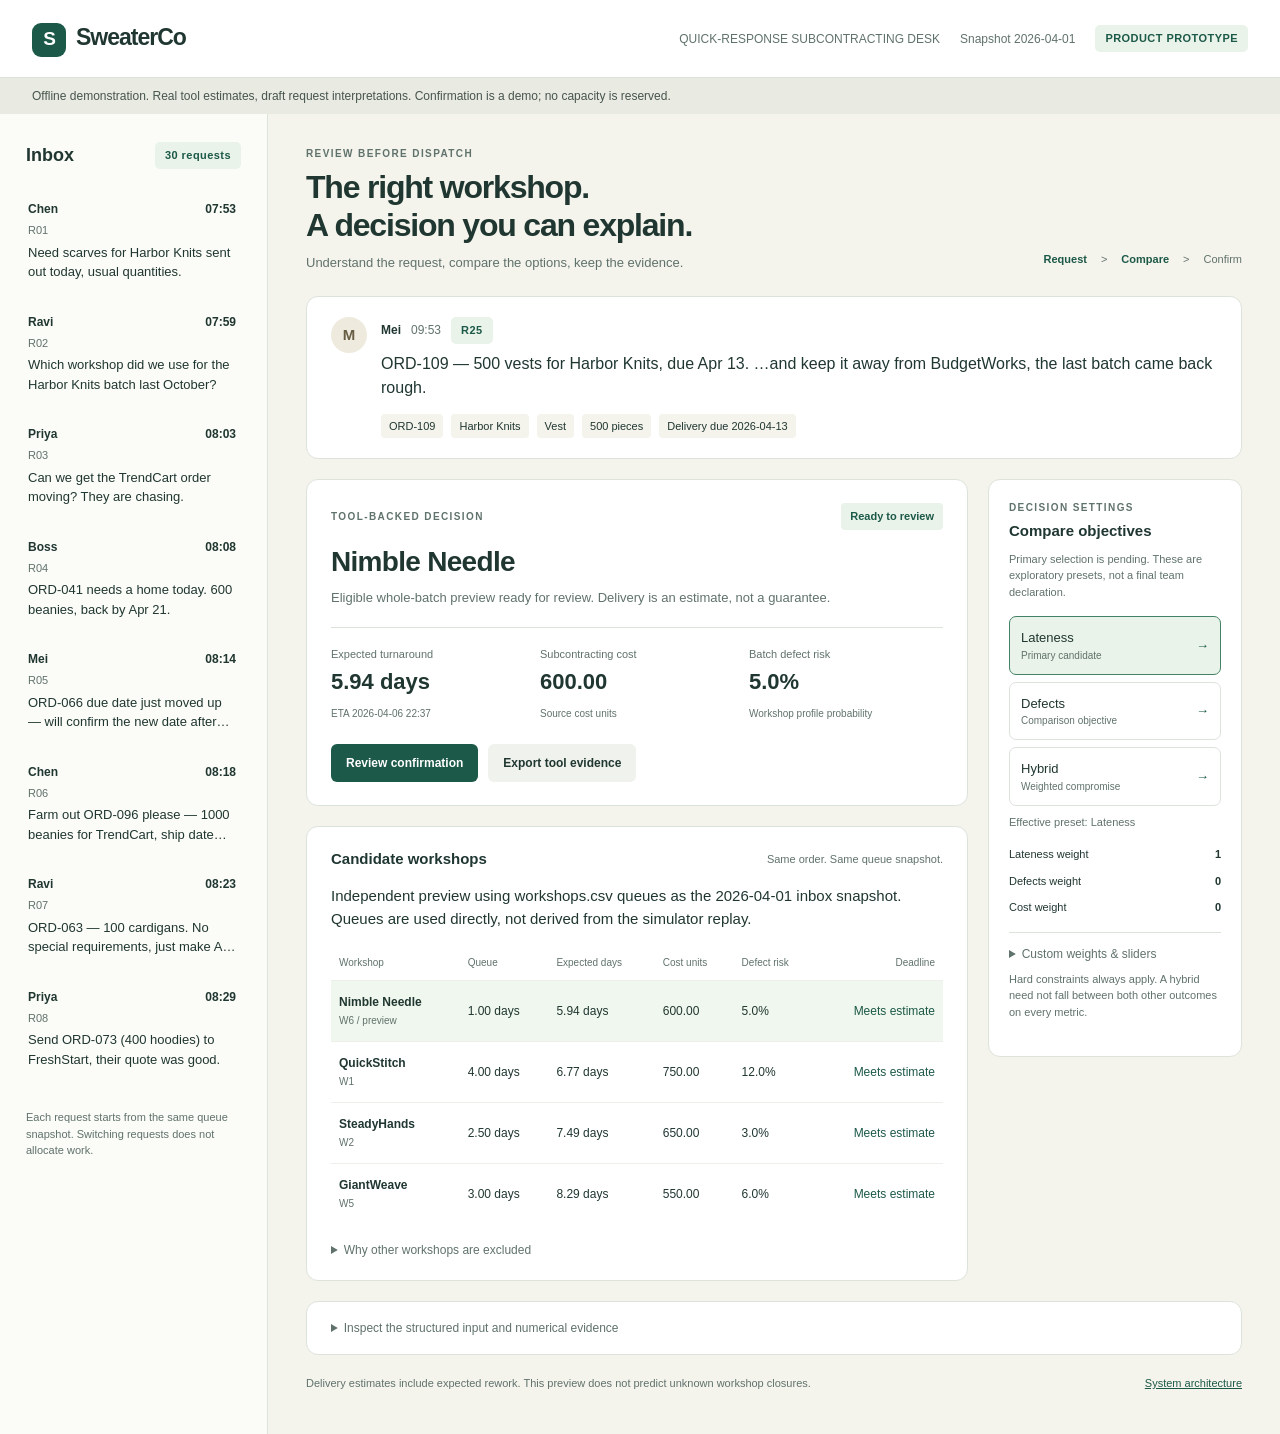
==== commit d0a6cb26: "Add generated train/test chat evaluation sets Why: The 30 supplied inbox requests were used during d" ====
--- a/docs/prototype/index.html
+++ b/docs/prototype/index.html
@@ -143,7 +143,7 @@
           </section>
         </div>
         <section class="panel objective" aria-label="Objective configuration">
-          <div><div class="eyebrow">Decision settings</div><h2>Compare objectives</h2><p>Primary objective: minimise lateness. Compare quality and mixed policies below.</p>
+          <div><div class="eyebrow">Decision settings</div><h2>Compare objectives</h2><p>Primary selection is pending. These are exploratory presets, not a final team declaration.</p>
           <div role="group" aria-label="Objective preset"><button class="preset" data-preset="lateness" aria-pressed="true"><span>Lateness<small>Primary candidate</small></span><span class="mark">&rarr;</span></button><button class="preset" data-preset="defects" aria-pressed="false"><span>Defects<small>Comparison objective</small></span><span class="mark">&rarr;</span></button><button class="preset" data-preset="hybrid" aria-pressed="false"><span>Hybrid<small>Weighted compromise</small></span><span class="mark">&rarr;</span></button></div></div>
           <div><p id="override"></p><div class="weight-line"><span>Lateness weight</span><span class="weight-value" id="weight-lateness"></span></div><div class="weight-line"><span>Defects weight</span><span class="weight-value" id="weight-defects"></span></div><div class="weight-line"><span>Cost weight</span><span class="weight-value" id="weight-cost"></span></div><details><summary>Custom weights &amp; sliders</summary><p>Live sliders in the planned Streamlit web app will call the Python preview tools. This HTML prototype switches precomputed presets.</p></details><p>Hard constraints always apply. A hybrid need not fall between both other outcomes on every metric.</p></div>
         </section>
@@ -153,7 +153,7 @@
     </main>
   </div>
   <dialog id="confirmation" aria-labelledby="dialog-title"><div class="eyebrow">Confirmation preview</div><h2 id="dialog-title">Review the allocation</h2><p id="confirm-summary"></p><p>The final app will validate the latest queue state and save an auditable allocation. This button demonstrates the interaction only.</p><div class="actions"><button id="cancel-confirm" class="secondary">Back to comparison</button><button id="demo-confirm" class="primary">Confirm demo only</button></div></dialog>
-  <script id="dispatch-data" type="application/json">{"as_of":"2026-04-01","inbox_count":"30","inbox":[{"request_id":"R01","time":"07:53","requester":"Chen","text":"Need scarves for Harbor Knits sent out today, usual quantities."},{"request_id":"R02","time":"07:59","requester":"Ravi","text":"Which workshop did we use for the Harbor Knits batch last October?"},{"request_id":"R03","time":"08:03","requester":"Priya","text":"Can we get the TrendCart order moving? They are chasing."},{"request_id":"R04","time":"08:08","requester":"Boss","text":"ORD-041 needs a home today. 600 beanies, back by Apr 21."},{"request_id":"R05","time":"08:14","requester":"Mei","text":"ORD-066 due date just moved up \u2014 will confirm the new date after the call, but line something up."},{"request_id":"R06","time":"08:18","requester":"Chen","text":"Farm out ORD-096 please \u2014 1000 beanies for TrendCart, ship date Apr 17."},{"request_id":"R07","time":"08:23","requester":"Ravi","text":"ORD-063 \u2014 100 cardigans. No special requirements, just make Apr 29."},{"request_id":"R08","time":"08:29","requester":"Priya","text":"Send ORD-073 (400 hoodies) to FreshStart, their quote was good."},{"request_id":"R09","time":"08:33","requester":"Boss","text":"ORD-045 \u2014 150 vests for Cotton Club, due Apr 09. It's urgent. Cost doesn't matter, just the fastest turnaround."},{"request_id":"R10","time":"08:38","requester":"Mei","text":"New rush coming in from Loom & Leaf \u2014 details to follow, but book capacity somewhere good."},{"request_id":"R11","time":"08:44","requester":"Chen","text":"OldMill is free right now \u2014 give them ORD-008."},{"request_id":"R12","time":"08:48","requester":"Ravi","text":"ORD-053 \u2014 800 polo shirts for UrbanThread, due Apr 10. Boss says nothing new to QuickStitch this week, they're swamped."},{"request_id":"R13","time":"08:53","requester":"Priya","text":"Finance asks: what price did we quote TrendCart on ORD-120?"},{"request_id":"R14","time":"08:59","requester":"Boss","text":"QuickStitch for the scarves on ORD-103?"},{"request_id":"R15","time":"09:03","requester":"Mei","text":"Boss wants the Loom & Leaf stuff outside asap."},{"request_id":"R16","time":"09:08","requester":"Chen","text":"Loom & Leaf confirmed the reorder: ORD-024, 300 vests. Needs to ship Apr 15, so it has to go out today."},{"request_id":"R17","time":"09:14","requester":"Ravi","text":"ORD-017 \u2014 800 cardigans for TrendCart. Factory is full, this one goes outside. Back by Apr 10 please."},{"request_id":"R18","time":"09:18","requester":"Priya","text":"Any movement on ORD-999? Customer is chasing."},{"request_id":"R19","time":"09:23","requester":"Boss","text":"That big reorder from last week \u2014 send it to whoever is quickest."},{"request_id":"R20","time":"09:29","requester":"Mei","text":"New one for the network: ORD-103, 2000 scarves for Bright Basics, due Apr 04."},{"request_id":"R21","time":"09:33","requester":"Chen","text":"ORD-081 \u2014 1500 crewneck sweaters for Harbor Knits, due Apr 13. Margin is thin on this one \u2014 cheapest shop that can still make Apr 13."},{"request_id":"R22","time":"09:38","requester":"Ravi","text":"ORD-040 ready to dispatch. 1200 hoodies for Loom & Leaf, back by Apr 21."},{"request_id":"R23","time":"09:44","requester":"Priya","text":"ORD-005 \u2014 500 scarves for TrendCart, due Apr 20. Split it across two shops if that gets it back faster."},{"request_id":"R24","time":"09:48","requester":"Boss","text":"Little Loom does lovely work \u2014 ORD-015 to them?"},{"request_id":"R25","time":"09:53","requester":"Mei","text":"ORD-109 \u2014 500 vests for Harbor Knits, due Apr 13. \u2026and keep it away from BudgetWorks, the last batch came back rough."},{"request_id":"R26","time":"09:59","requester":"Chen","text":"Can someone place ORD-010? 1000 cardigans, Cotton Club, due Apr 25."},{"request_id":"R27","time":"10:03","requester":"Ravi","text":"ORD-095 \u2014 800 hoodies for Bright Basics, due Apr 26. Bright Basics rejected a batch last month, so lowest defect rate you can get."},{"request_id":"R28","time":"10:08","requester":"Priya","text":"Sending ORD-002 outside \u2014 1000 crewneck sweaters. Who has room this week? Due Mar 29."},{"request_id":"R29","time":"10:14","requester":"Boss","text":"The vests need to go out this week \u2014 who takes them?"},{"request_id":"R30","time":"10:18","requester":"Mei","text":"Please allocate ORD-099: 1500 polo shirts, Northwind Apparel. Deadline Apr 05."}],"previews":{"R01":{"lateness":{"request":{"request_id":"R01","time":"07:53","requester":"Chen","text":"Need scarves for Harbor Knits sent out today, usual quantities."},"input":{"order_id":null,"customer":"Harbor Knits","product":"Scarf","intent":"allocate","pieces":null,"due_date":null,"date_uncertain":false,"date_kind":"delivery","suggested_workshop":null,"exclusions":[],"preference":"configured","split_requested":false,"clarification":"Which order and what quantity does usual quantities mean?"},"snapshot":{"as_of":"2026-04-01","queues":{"W1":4.0,"W2":2.5,"W3":5.0,"W4":0.5,"W5":3.0,"W6":1.0,"W7":0.0,"W8":0.0},"sources":{"orders.csv":"0880af9742fe7cc0923c5009e2de48a0bedb57b78cc294e35a1c9721fe0311f8","workshops.csv":"d7e1c97d3d338a2b5aef8e35f167e3582f22c4526e9c736c5b4c8125505ec59e","dispatch_requests.txt":"dd00a2db398e4acaea1becf82137b6d7526c746621c28af5534806105d50117a","simulate.py":"b845804ad1229f593627b6ef1a6482258331178dbc4ec535274103fc3244593b"},"id":"62cc53a8ecc1cd9d69dcdc769d421f1512091f2485799511e7391085fa14f976"},"configured_weights":{"lateness":1.0,"defects":0.0,"cost":0.0,"deadline_buffer_days":0.0},"effective_weights":{"lateness":1.0,"defects":0.0,"cost":0.0,"deadline_buffer_days":0.0},"scales":{"lateness_days":7.0,"defect_probability":0.1,"cost_per_piece":1.0},"candidates":[],"baselines":[],"excluded":[],"flags":[],"recommendation":null,"alternative":null,"earliest_option":null,"split_option":null,"review_options":[],"commit_allowed":false,"tool_sources":{"allocator.py":"cae34aeb11d46a36ca7721d7f4386d6d82525ffa8d78f0269e8fe956ccda161d","dispatch.py":"6a7e01497449dc6b102b34938d93f58f0006a0b75a429b62e902507f716b2c51"},"assumption":"Independent preview using workshops.csv queues as the 2026-04-01 inbox snapshot. Queues are used directly, not derived from the simulator replay.","resolution":{"status":"AMBIGUOUS","matches":[{"order_id":"ORD-049","customer":"Harbor Knits","product":"Scarf","category":"ACCESSORIES","pieces":"300","order_date":"2026-01-08","due_date":"2026-01-22","status":"COMPLETE","current_stage":"COMPLETE","last_activity_date":"2026-01-30","completed_date":"2026-01-30","days_late":"8"},{"order_id":"ORD-101","customer":"Harbor Knits","product":"Scarf","category":"ACCESSORIES","pieces":"1200","order_date":"2026-01-13","due_date":"2026-01-27","status":"COMPLETE","current_stage":"COMPLETE","last_activity_date":"2026-02-07","completed_date":"2026-02-07","days_late":"11"},{"order_id":"ORD-061","customer":"Harbor Knits","product":"Scarf","category":"ACCESSORIES","pieces":"800","order_date":"2026-03-12","due_date":"2026-04-05","status":"IN_PROGRESS","current_stage":"WASHING","last_activity_date":"2026-03-30","completed_date":"","days_late":""},{"order_id":"ORD-108","customer":"Harbor Knits","product":"Scarf","category":"ACCESSORIES","pieces":"2000","order_date":"2026-03-17","due_date":"2026-04-03","status":"IN_PROGRESS","current_stage":"ASSEMBLY","last_activity_date":"2026-03-31","completed_date":"","days_late":""}]},"status":"CLARIFY","message":"Which order do you mean? Please confirm its order ID. Which order and what quantity does usual quantities mean?"},"defects":{"request":{"request_id":"R01","time":"07:53","requester":"Chen","text":"Need scarves for Harbor Knits sent out today, usual quantities."},"input":{"order_id":null,"customer":"Harbor Knits","product":"Scarf","intent":"allocate","pieces":null,"due_date":null,"date_uncertain":false,"date_kind":"delivery","suggested_workshop":null,"exclusions":[],"preference":"configured","split_requested":false,"clarification":"Which order and what quantity does usual quantities mean?"},"snapshot":{"as_of":"2026-04-01","queues":{"W1":4.0,"W2":2.5,"W3":5.0,"W4":0.5,"W5":3.0,"W6":1.0,"W7":0.0,"W8":0.0},"sources":{"orders.csv":"0880af9742fe7cc0923c5009e2de48a0bedb57b78cc294e35a1c9721fe0311f8","workshops.csv":"d7e1c97d3d338a2b5aef8e35f167e3582f22c4526e9c736c5b4c8125505ec59e","dispatch_requests.txt":"dd00a2db398e4acaea1becf82137b6d7526c746621c28af5534806105d50117a","simulate.py":"b845804ad1229f593627b6ef1a6482258331178dbc4ec535274103fc3244593b"},"id":"62cc53a8ecc1cd9d69dcdc769d421f1512091f2485799511e7391085fa14f976"},"configured_weights":{"lateness":0.0,"defects":1.0,"cost":0.0,"deadline_buffer_days":0.0},"effective_weights":{"lateness":0.0,"defects":1.0,"cost":0.0,"deadline_buffer_days":0.0},"scales":{"lateness_days":7.0,"defect_probability":0.1,"cost_per_piece":1.0},"candidates":[],"baselines":[],"excluded":[],"flags":[],"recommendation":null,"alternative":null,"earliest_option":null,"split_option":null,"review_options":[],"commit_allowed":false,"tool_sources":{"allocator.py":"cae34aeb11d46a36ca7721d7f4386d6d82525ffa8d78f0269e8fe956ccda161d","dispatch.py":"6a7e01497449dc6b102b34938d93f58f0006a0b75a429b62e902507f716b2c51"},"assumption":"Independent preview using workshops.csv queues as the 2026-04-01 inbox snapshot. Queues are used directly, not derived from the simulator replay.","resolution":{"status":"AMBIGUOUS","matches":[{"order_id":"ORD-049","customer":"Harbor Knits","product":"Scarf","category":"ACCESSORIES","pieces":"300","order_date":"2026-01-08","due_date":"2026-01-22","status":"COMPLETE","current_stage":"COMPLETE","last_activity_date":"2026-01-30","completed_date":"2026-01-30","days_late":"8"},{"order_id":"ORD-101","customer":"Harbor Knits","product":"Scarf","category":"ACCESSORIES","pieces":"1200","order_date":"2026-01-13","due_date":"2026-01-27","status":"COMPLETE","current_stage":"COMPLETE","last_activity_date":"2026-02-07","completed_date":"2026-02-07","days_late":"11"},{"order_id":"ORD-061","customer":"Harbor Knits","product":"Scarf","category":"ACCESSORIES","pieces":"800","order_date":"2026-03-12","due_date":"2026-04-05","status":"IN_PROGRESS","current_stage":"WASHING","last_activity_date":"2026-03-30","completed_date":"","days_late":""},{"order_id":"ORD-108","customer":"Harbor Knits","product":"Scarf","category":"ACCESSORIES","pieces":"2000","order_date":"2026-03-17","due_date":"2026-04-03","status":"IN_PROGRESS","current_stage":"ASSEMBLY","last_activity_date":"2026-03-31","completed_date":"","days_late":""}]},"status":"CLARIFY","message":"Which order do you mean? Please confirm its order ID. Which order and what quantity does usual quantities mean?"},"hybrid":{"request":{"request_id":"R01","time":"07:53","requester":"Chen","text":"Need scarves for Harbor Knits sent out today, usual quantities."},"input":{"order_id":null,"customer":"Harbor Knits","product":"Scarf","intent":"allocate","pieces":null,"due_date":null,"date_uncertain":false,"date_kind":"delivery","suggested_workshop":null,"exclusions":[],"preference":"configured","split_requested":false,"clarification":"Which order and what quantity does usual quantities mean?"},"snapshot":{"as_of":"2026-04-01","queues":{"W1":4.0,"W2":2.5,"W3":5.0,"W4":0.5,"W5":3.0,"W6":1.0,"W7":0.0,"W8":0.0},"sources":{"orders.csv":"0880af9742fe7cc0923c5009e2de48a0bedb57b78cc294e35a1c9721fe0311f8","workshops.csv":"d7e1c97d3d338a2b5aef8e35f167e3582f22c4526e9c736c5b4c8125505ec59e","dispatch_requests.txt":"dd00a2db398e4acaea1becf82137b6d7526c746621c28af5534806105d50117a","simulate.py":"b845804ad1229f593627b6ef1a6482258331178dbc4ec535274103fc3244593b"},"id":"62cc53a8ecc1cd9d69dcdc769d421f1512091f2485799511e7391085fa14f976"},"configured_weights":{"lateness":0.7,"defects":0.3,"cost":0.0,"deadline_buffer_days":0.0},"effective_weights":{"lateness":0.7,"defects":0.3,"cost":0.0,"deadline_buffer_days":0.0},"scales":{"lateness_days":7.0,"defect_probability":0.1,"cost_per_piece":1.0},"candidates":[],"baselines":[],"excluded":[],"flags":[],"recommendation":null,"alternative":null,"earliest_option":null,"split_option":null,"review_options":[],"commit_allowed":false,"tool_sources":{"allocator.py":"cae34aeb11d46a36ca7721d7f4386d6d82525ffa8d78f0269e8fe956ccda161d","dispatch.py":"6a7e01497449dc6b102b34938d93f58f0006a0b75a429b62e902507f716b2c51"},"assumption":"Independent preview using workshops.csv queues as the 2026-04-01 inbox snapshot. Queues are used directly, not derived from the simulator replay.","resolution":{"status":"AMBIGUOUS","matches":[{"order_id":"ORD-049","customer":"Harbor Knits","product":"Scarf","category":"ACCESSORIES","pieces":"300","order_date":"2026-01-08","due_date":"2026-01-22","status":"COMPLETE","current_stage":"COMPLETE","last_activity_date":"2026-01-30","completed_date":"2026-01-30","days_late":"8"},{"order_id":"ORD-101","customer":"Harbor Knits","product":"Scarf","category":"ACCESSORIES","pieces":"1200","order_date":"2026-01-13","due_date":"2026-01-27","status":"COMPLETE","current_stage":"COMPLETE","last_activity_date":"2026-02-07","completed_date":"2026-02-07","days_late":"11"},{"order_id":"ORD-061","customer":"Harbor Knits","product":"Scarf","category":"ACCESSORIES","pieces":"800","order_date":"2026-03-12","due_date":"2026-04-05","status":"IN_PROGRESS","current_stage":"WASHING","last_activity_date":"2026-03-30","completed_date":"","days_late":""},{"order_id":"ORD-108","customer":"Harbor Knits","product":"Scarf","category":"ACCESSORIES","pieces":"2000","order_date":"2026-03-17","due_date":"2026-04-03","status":"IN_PROGRESS","current_stage":"ASSEMBLY","last_activity_date":"2026-03-31","completed_date":"","days_late":""}]},"status":"CLARIFY","message":"Which order do you mean? Please confirm its order ID. Which order and what quantity does usual quantities mean?"}},"R02":{"lateness":{"request":{"request_id":"R02","time":"07:59","requester":"Ravi","text":"Which workshop did we use for the Harbor Knits batch last October?"},"input":{"order_id":null,"customer":"Harbor Knits","product":null,"intent":"history","pieces":null,"due_date":null,"date_uncertain":false,"date_kind":"delivery","suggested_workshop":null,"exclusions":[],"preference":"configured","split_requested":false,"clarification":null},"snapshot":{"as_of":"2026-04-01","queues":{"W1":4.0,"W2":2.5,"W3":5.0,"W4":0.5,"W5":3.0,"W6":1.0,"W7":0.0,"W8":0.0},"sources":{"orders.csv":"0880af9742fe7cc0923c5009e2de48a0bedb57b78cc294e35a1c9721fe0311f8","workshops.csv":"d7e1c97d3d338a2b5aef8e35f167e3582f22c4526e9c736c5b4c8125505ec59e","dispatch_requests.txt":"dd00a2db398e4acaea1becf82137b6d7526c746621c28af5534806105d50117a","simulate.py":"b845804ad1229f593627b6ef1a6482258331178dbc4ec535274103fc3244593b"},"id":"62cc53a8ecc1cd9d69dcdc769d421f1512091f2485799511e7391085fa14f976"},"configured_weights":{"lateness":1.0,"defects":0.0,"cost":0.0,"deadline_buffer_days":0.0},"effective_weights":{"lateness":1.0,"defects":0.0,"cost":0.0,"deadline_buffer_days":0.0},"scales":{"lateness_days":7.0,"defect_probability":0.1,"cost_per_piece":1.0},"candidates":[],"baselines":[],"excluded":[],"flags":[],"recommendation":null,"alternative":null,"earliest_option":null,"split_option":null,"review_options":[],"commit_allowed":false,"tool_sources":{"allocator.py":"cae34aeb11d46a36ca7721d7f4386d6d82525ffa8d78f0269e8fe956ccda161d","dispatch.py":"6a7e01497449dc6b102b34938d93f58f0006a0b75a429b62e902507f716b2c51"},"assumption":"Independent preview using workshops.csv queues as the 2026-04-01 inbox snapshot. Queues are used directly, not derived from the simulator replay.","status":"DECLINE","message":"The supplied data contains neither customer quotes nor past workshop allocations."},"defects":{"request":{"request_id":"R02","time":"07:59","requester":"Ravi","text":"Which workshop did we use for the Harbor Knits batch last October?"},"input":{"order_id":null,"customer":"Harbor Knits","product":null,"intent":"history","pieces":null,"due_date":null,"date_uncertain":false,"date_kind":"delivery","suggested_workshop":null,"exclusions":[],"preference":"configured","split_requested":false,"clarification":null},"snapshot":{"as_of":"2026-04-01","queues":{"W1":4.0,"W2":2.5,"W3":5.0,"W4":0.5,"W5":3.0,"W6":1.0,"W7":0.0,"W8":0.0},"sources":{"orders.csv":"0880af9742fe7cc0923c5009e2de48a0bedb57b78cc294e35a1c9721fe0311f8","workshops.csv":"d7e1c97d3d338a2b5aef8e35f167e3582f22c4526e9c736c5b4c8125505ec59e","dispatch_requests.txt":"dd00a2db398e4acaea1becf82137b6d7526c746621c28af5534806105d50117a","simulate.py":"b845804ad1229f593627b6ef1a6482258331178dbc4ec535274103fc3244593b"},"id":"62cc53a8ecc1cd9d69dcdc769d421f1512091f2485799511e7391085fa14f976"},"configured_weights":{"lateness":0.0,"defects":1.0,"cost":0.0,"deadline_buffer_days":0.0},"effective_weights":{"lateness":0.0,"defects":1.0,"cost":0.0,"deadline_buffer_days":0.0},"scales":{"lateness_days":7.0,"defect_probability":0.1,"cost_per_piece":1.0},"candidates":[],"baselines":[],"excluded":[],"flags":[],"recommendation":null,"alternative":null,"earliest_option":null,"split_option":null,"review_options":[],"commit_allowed":false,"tool_sources":{"allocator.py":"cae34aeb11d46a36ca7721d7f4386d6d82525ffa8d78f0269e8fe956ccda161d","dispatch.py":"6a7e01497449dc6b102b34938d93f58f0006a0b75a429b62e902507f716b2c51"},"assumption":"Independent preview using workshops.csv queues as the 2026-04-01 inbox snapshot. Queues are used directly, not derived from the simulator replay.","status":"DECLINE","message":"The supplied data contains neither customer quotes nor past workshop allocations."},"hybrid":{"request":{"request_id":"R02","time":"07:59","requester":"Ravi","text":"Which workshop did we use for the Harbor Knits batch last October?"},"input":{"order_id":null,"customer":"Harbor Knits","product":null,"intent":"history","pieces":null,"due_date":null,"date_uncertain":false,"date_kind":"delivery","suggested_workshop":null,"exclusions":[],"preference":"configured","split_requested":false,"clarification":null},"snapshot":{"as_of":"2026-04-01","queues":{"W1":4.0,"W2":2.5,"W3":5.0,"W4":0.5,"W5":3.0,"W6":1.0,"W7":0.0,"W8":0.0},"sources":{"orders.csv":"0880af9742fe7cc0923c5009e2de48a0bedb57b78cc294e35a1c9721fe0311f8","workshops.csv":"d7e1c97d3d338a2b5aef8e35f167e3582f22c4526e9c736c5b4c8125505ec59e","dispatch_requests.txt":"dd00a2db398e4acaea1becf82137b6d7526c746621c28af5534806105d50117a","simulate.py":"b845804ad1229f593627b6ef1a6482258331178dbc4ec535274103fc3244593b"},"id":"62cc53a8ecc1cd9d69dcdc769d421f1512091f2485799511e7391085fa14f976"},"configured_weights":{"lateness":0.7,"defects":0.3,"cost":0.0,"deadline_buffer_days":0.0},"effective_weights":{"lateness":0.7,"defects":0.3,"cost":0.0,"deadline_buffer_days":0.0},"scales":{"lateness_days":7.0,"defect_probability":0.1,"cost_per_piece":1.0},"candidates":[],"baselines":[],"excluded":[],"flags":[],"recommendation":null,"alternative":null,"earliest_option":null,"split_option":null,"review_options":[],"commit_allowed":false,"tool_sources":{"allocator.py":"cae34aeb11d46a36ca7721d7f4386d6d82525ffa8d78f0269e8fe956ccda161d","dispatch.py":"6a7e01497449dc6b102b34938d93f58f0006a0b75a429b62e902507f716b2c51"},"assumption":"Independent preview using workshops.csv queues as the 2026-04-01 inbox snapshot. Queues are used directly, not derived from the simulator replay.","status":"DECLINE","message":"The supplied data contains neither customer quotes nor past workshop allocations."}},"R03":{"lateness":{"request":{"request_id":"R03","time":"08:03","requester":"Priya","text":"Can we get the TrendCart order moving? They are chasing."},"input":{"order_id":null,"customer":"TrendCart","product":null,"intent":"allocate","pieces":null,"due_date":null,"date_uncertain":false,"date_kind":"delivery","suggested_workshop":null,"exclusions":[],"preference":"configured","split_requested":false,"clarification":null},"snapshot":{"as_of":"2026-04-01","queues":{"W1":4.0,"W2":2.5,"W3":5.0,"W4":0.5,"W5":3.0,"W6":1.0,"W7":0.0,"W8":0.0},"sources":{"orders.csv":"0880af9742fe7cc0923c5009e2de48a0bedb57b78cc294e35a1c9721fe0311f8","workshops.csv":"d7e1c97d3d338a2b5aef8e35f167e3582f22c4526e9c736c5b4c8125505ec59e","dispatch_requests.txt":"dd00a2db398e4acaea1becf82137b6d7526c746621c28af5534806105d50117a","simulate.py":"b845804ad1229f593627b6ef1a6482258331178dbc4ec535274103fc3244593b"},"id":"62cc53a8ecc1cd9d69dcdc769d421f1512091f2485799511e7391085fa14f976"},"configured_weights":{"lateness":1.0,"defects":0.0,"cost":0.0,"deadline_buffer_days":0.0},"effective_weights":{"lateness":1.0,"defects":0.0,"cost":0.0,"deadline_buffer_days":0.0},"scales":{"lateness_days":7.0,"defect_probability":0.1,"cost_per_piece":1.0},"candidates":[],"baselines":[],"excluded":[],"flags":[],"recommendation":null,"alternative":null,"earliest_option":null,"split_option":null,"review_options":[],"commit_allowed":false,"tool_sources":{"allocator.py":"cae34aeb11d46a36ca7721d7f4386d6d82525ffa8d78f0269e8fe956ccda161d","dispatch.py":"6a7e01497449dc6b102b34938d93f58f0006a0b75a429b62e902507f716b2c51"},"assumption":"Independent preview using workshops.csv queues as the 2026-04-01 inbox snapshot. Queues are used directly, not derived from the simulator replay.","resolution":{"status":"AMBIGUOUS","matches":[{"order_id":"ORD-076","customer":"TrendCart","product":"Crewneck sweater","category":"TOPS","pieces":"1200","order_date":"2026-01-02","due_date":"2026-01-27","status":"COMPLETE","current_stage":"COMPLETE","last_activity_date":"2026-02-08","completed_date":"2026-02-08","days_late":"12"},{"order_id":"ORD-087","customer":"TrendCart","product":"Hoodie","category":"TOPS","pieces":"1000","order_date":"2026-01-03","due_date":"2026-01-19","status":"COMPLETE","current_stage":"COMPLETE","last_activity_date":"2026-02-18","completed_date":"2026-02-18","days_late":"30"},{"order_id":"ORD-091","customer":"TrendCart","product":"Polo shirt","category":"TOPS","pieces":"600","order_date":"2026-01-03","due_date":"2026-02-02","status":"COMPLETE","current_stage":"COMPLETE","last_activity_date":"2026-01-27","completed_date":"2026-01-27","days_late":"-6"},{"order_id":"ORD-028","customer":"TrendCart","product":"Beanie","category":"ACCESSORIES","pieces":"150","order_date":"2026-01-10","due_date":"2026-01-26","status":"COMPLETE","current_stage":"COMPLETE","last_activity_date":"2026-02-04","completed_date":"2026-02-04","days_late":"9"},{"order_id":"ORD-115","customer":"TrendCart","product":"Cardigan","category":"TOPS","pieces":"2000","order_date":"2026-01-10","due_date":"2026-01-28","status":"COMPLETE","current_stage":"COMPLETE","last_activity_date":"2026-02-28","completed_date":"2026-02-28","days_late":"31"},{"order_id":"ORD-021","customer":"TrendCart","product":"Vest","category":"TOPS","pieces":"800","order_date":"2026-01-17","due_date":"2026-02-18","status":"COMPLETE","current_stage":"COMPLETE","last_activity_date":"2026-02-13","completed_date":"2026-02-13","days_late":"-5"},{"order_id":"ORD-059","customer":"TrendCart","product":"Scarf","category":"ACCESSORIES","pieces":"100","order_date":"2026-01-22","due_date":"2026-02-24","status":"COMPLETE","current_stage":"COMPLETE","last_activity_date":"2026-02-15","completed_date":"2026-02-15","days_late":"-9"},{"order_id":"ORD-090","customer":"TrendCart","product":"Polo shirt","category":"TOPS","pieces":"600","order_date":"2026-01-22","due_date":"2026-02-23","status":"COMPLETE","current_stage":"COMPLETE","last_activity_date":"2026-03-06","completed_date":"2026-03-06","days_late":"11"},{"order_id":"ORD-014","customer":"TrendCart","product":"Vest","category":"TOPS","pieces":"2000","order_date":"2026-01-27","due_date":"2026-02-28","status":"COMPLETE","current_stage":"COMPLETE","last_activity_date":"2026-03-23","completed_date":"2026-03-23","days_late":"23"},{"order_id":"ORD-054","customer":"TrendCart","product":"Vest","category":"TOPS","pieces":"600","order_date":"2026-02-20","due_date":"2026-03-06","status":"COMPLETE","current_stage":"COMPLETE","last_activity_date":"2026-03-29","completed_date":"2026-03-29","days_late":"23"},{"order_id":"ORD-120","customer":"TrendCart","product":"Vest","category":"TOPS","pieces":"1500","order_date":"2026-02-27","due_date":"2026-03-17","status":"IN_PROGRESS","current_stage":"ASSEMBLY","last_activity_date":"2026-03-30","completed_date":"","days_late":""},{"order_id":"ORD-030","customer":"TrendCart","product":"Cardigan","category":"TOPS","pieces":"400","order_date":"2026-02-28","due_date":"2026-03-27","status":"COMPLETE","current_stage":"COMPLETE","last_activity_date":"2026-03-28","completed_date":"2026-03-28","days_late":"1"},{"order_id":"ORD-020","customer":"TrendCart","product":"Vest","category":"TOPS","pieces":"1200","order_date":"2026-03-08","due_date":"2026-03-31","status":"IN_PROGRESS","current_stage":"WASHING","last_activity_date":"2026-03-30","completed_date":"","days_late":""},{"order_id":"ORD-096","customer":"TrendCart","product":"Beanie","category":"ACCESSORIES","pieces":"1000","order_date":"2026-03-19","due_date":"2026-04-17","status":"IN_PROGRESS","current_stage":"KNITTING","last_activity_date":"2026-04-01","completed_date":"","days_late":""},{"order_id":"ORD-005","customer":"TrendCart","product":"Scarf","category":"ACCESSORIES","pieces":"500","order_date":"2026-03-21","due_date":"2026-04-20","status":"IN_PROGRESS","current_stage":"KNITTING","last_activity_date":"2026-03-24","completed_date":"","days_late":""},{"order_id":"ORD-017","customer":"TrendCart","product":"Cardigan","category":"TOPS","pieces":"800","order_date":"2026-03-23","due_date":"2026-04-10","status":"IN_PROGRESS","current_stage":"KNITTING","last_activity_date":"2026-04-01","completed_date":"","days_late":""},{"order_id":"ORD-082","customer":"TrendCart","product":"Beanie","category":"ACCESSORIES","pieces":"600","order_date":"2026-03-27","due_date":"2026-05-01","status":"IN_PROGRESS","current_stage":"KNITTING","last_activity_date":"2026-03-30","completed_date":"","days_late":""}]},"status":"CLARIFY","message":"Which order do you mean? Please confirm its order ID."},"defects":{"request":{"request_id":"R03","time":"08:03","requester":"Priya","text":"Can we get the TrendCart order moving? They are chasing."},"input":{"order_id":null,"customer":"TrendCart","product":null,"intent":"allocate","pieces":null,"due_date":null,"date_uncertain":false,"date_kind":"delivery","suggested_workshop":null,"exclusions":[],"preference":"configured","split_requested":false,"clarification":null},"snapshot":{"as_of":"2026-04-01","queues":{"W1":4.0,"W2":2.5,"W3":5.0,"W4":0.5,"W5":3.0,"W6":1.0,"W7":0.0,"W8":0.0},"sources":{"orders.csv":"0880af9742fe7cc0923c5009e2de48a0bedb57b78cc294e35a1c9721fe0311f8","workshops.csv":"d7e1c97d3d338a2b5aef8e35f167e3582f22c4526e9c736c5b4c8125505ec59e","dispatch_requests.txt":"dd00a2db398e4acaea1becf82137b6d7526c746621c28af5534806105d50117a","simulate.py":"b845804ad1229f593627b6ef1a6482258331178dbc4ec535274103fc3244593b"},"id":"62cc53a8ecc1cd9d69dcdc769d421f1512091f2485799511e7391085fa14f976"},"configured_weights":{"lateness":0.0,"defects":1.0,"cost":0.0,"deadline_buffer_days":0.0},"effective_weights":{"lateness":0.0,"defects":1.0,"cost":0.0,"deadline_buffer_days":0.0},"scales":{"lateness_days":7.0,"defect_probability":0.1,"cost_per_piece":1.0},"candidates":[],"baselines":[],"excluded":[],"flags":[],"recommendation":null,"alternative":null,"earliest_option":null,"split_option":null,"review_options":[],"commit_allowed":false,"tool_sources":{"allocator.py":"cae34aeb11d46a36ca7721d7f4386d6d82525ffa8d78f0269e8fe956ccda161d","dispatch.py":"6a7e01497449dc6b102b34938d93f58f0006a0b75a429b62e902507f716b2c51"},"assumption":"Independent preview using workshops.csv queues as the 2026-04-01 inbox snapshot. Queues are used directly, not derived from the simulator replay.","resolution":{"status":"AMBIGUOUS","matches":[{"order_id":"ORD-076","customer":"TrendCart","product":"Crewneck sweater","category":"TOPS","pieces":"1200","order_date":"2026-01-02","due_date":"2026-01-27","status":"COMPLETE","current_stage":"COMPLETE","last_activity_date":"2026-02-08","completed_date":"2026-02-08","days_late":"12"},{"order_id":"ORD-087","customer":"TrendCart","product":"Hoodie","category":"TOPS","pieces":"1000","order_date":"2026-01-03","due_date":"2026-01-19","status":"COMPLETE","current_stage":"COMPLETE","last_activity_date":"2026-02-18","completed_date":"2026-02-18","days_late":"30"},{"order_id":"ORD-091","customer":"TrendCart","product":"Polo shirt","category":"TOPS","pieces":"600","order_date":"2026-01-03","due_date":"2026-02-02","status":"COMPLETE","current_stage":"COMPLETE","last_activity_date":"2026-01-27","completed_date":"2026-01-27","days_late":"-6"},{"order_id":"ORD-028","customer":"TrendCart","product":"Beanie","category":"ACCESSORIES","pieces":"150","order_date":"2026-01-10","due_date":"2026-01-26","status":"COMPLETE","current_stage":"COMPLETE","last_activity_date":"2026-02-04","completed_date":"2026-02-04","days_late":"9"},{"order_id":"ORD-115","customer":"TrendCart","product":"Cardigan","category":"TOPS","pieces":"2000","order_date":"2026-01-10","due_date":"2026-01-28","status":"COMPLETE","current_stage":"COMPLETE","last_activity_date":"2026-02-28","completed_date":"2026-02-28","days_late":"31"},{"order_id":"ORD-021","customer":"TrendCart","product":"Vest","category":"TOPS","pieces":"800","order_date":"2026-01-17","due_date":"2026-02-18","status":"COMPLETE","current_stage":"COMPLETE","last_activity_date":"2026-02-13","completed_date":"2026-02-13","days_late":"-5"},{"order_id":"ORD-059","customer":"TrendCart","product":"Scarf","category":"ACCESSORIES","pieces":"100","order_date":"2026-01-22","due_date":"2026-02-24","status":"COMPLETE","current_stage":"COMPLETE","last_activity_date":"2026-02-15","completed_date":"2026-02-15","days_late":"-9"},{"order_id":"ORD-090","customer":"TrendCart","product":"Polo shirt","category":"TOPS","pieces":"600","order_date":"2026-01-22","due_date":"2026-02-23","status":"COMPLETE","current_stage":"COMPLETE","last_activity_date":"2026-03-06","completed_date":"2026-03-06","days_late":"11"},{"order_id":"ORD-014","customer":"TrendCart","product":"Vest","category":"TOPS","pieces":"2000","order_date":"2026-01-27","due_date":"2026-02-28","status":"COMPLETE","current_stage":"COMPLETE","last_activity_date":"2026-03-23","completed_date":"2026-03-23","days_late":"23"},{"order_id":"ORD-054","customer":"TrendCart","product":"Vest","category":"TOPS","pieces":"600","order_date":"2026-02-20","due_date":"2026-03-06","status":"COMPLETE","current_stage":"COMPLETE","last_activity_date":"2026-03-29","completed_date":"2026-03-29","days_late":"23"},{"order_id":"ORD-120","customer":"TrendCart","product":"Vest","category":"TOPS","pieces":"1500","order_date":"2026-02-27","due_date":"2026-03-17","status":"IN_PROGRESS","current_stage":"ASSEMBLY","last_activity_date":"2026-03-30","completed_date":"","days_late":""},{"order_id":"ORD-030","customer":"TrendCart","product":"Cardigan","category":"TOPS","pieces":"400","order_date":"2026-02-28","due_date":"2026-03-27","status":"COMPLETE","current_stage":"COMPLETE","last_activity_date":"2026-03-28","completed_date":"2026-03-28","days_late":"1"},{"order_id":"ORD-020","customer":"TrendCart","product":"Vest","category":"TOPS","pieces":"1200","order_date":"2026-03-08","due_date":"2026-03-31","status":"IN_PROGRESS","current_stage":"WASHING","last_activity_date":"2026-03-30","completed_date":"","days_late":""},{"order_id":"ORD-096","customer":"TrendCart","product":"Beanie","category":"ACCESSORIES","pieces":"1000","order_date":"2026-03-19","due_date":"2026-04-17","status":"IN_PROGRESS","current_stage":"KNITTING","last_activity_date":"2026-04-01","completed_date":"","days_late":""},{"order_id":"ORD-005","customer":"TrendCart","product":"Scarf","category":"ACCESSORIES","pieces":"500","order_date":"2026-03-21","due_date":"2026-04-20","status":"IN_PROGRESS","current_stage":"KNITTING","last_activity_date":"2026-03-24","completed_date":"","days_late":""},{"order_id":"ORD-017","customer":"TrendCart","product":"Cardigan","category":"TOPS","pieces":"800","order_date":"2026-03-23","due_date":"2026-04-10","status":"IN_PROGRESS","current_stage":"KNITTING","last_activity_date":"2026-04-01","completed_date":"","days_late":""},{"order_id":"ORD-082","customer":"TrendCart","product":"Beanie","category":"ACCESSORIES","pieces":"600","order_date":"2026-03-27","due_date":"2026-05-01","status":"IN_PROGRESS","current_stage":"KNITTING","last_activity_date":"2026-03-30","completed_date":"","days_late":""}]},"status":"CLARIFY","message":"Which order do you mean? Please confirm its order ID."},"hybrid":{"request":{"request_id":"R03","time":"08:03","requester":"Priya","text":"Can we get the TrendCart order moving? They are chasing."},"input":{"order_id":null,"customer":"TrendCart","product":null,"intent":"allocate","pieces":null,"due_date":null,"date_uncertain":false,"date_kind":"delivery","suggested_workshop":null,"exclusions":[],"preference":"configured","split_requested":false,"clarification":null},"snapshot":{"as_of":"2026-04-01","queues":{"W1":4.0,"W2":2.5,"W3":5.0,"W4":0.5,"W5":3.0,"W6":1.0,"W7":0.0,"W8":0.0},"sources":{"orders.csv":"0880af9742fe7cc0923c5009e2de48a0bedb57b78cc294e35a1c9721fe0311f8","workshops.csv":"d7e1c97d3d338a2b5aef8e35f167e3582f22c4526e9c736c5b4c8125505ec59e","dispatch_requests.txt":"dd00a2db398e4acaea1becf82137b6d7526c746621c28af5534806105d50117a","simulate.py":"b845804ad1229f593627b6ef1a6482258331178dbc4ec535274103fc3244593b"},"id":"62cc53a8ecc1cd9d69dcdc769d421f1512091f2485799511e7391085fa14f976"},"configured_weights":{"lateness":0.7,"defects":0.3,"cost":0.0,"deadline_buffer_days":0.0},"effective_weights":{"lateness":0.7,"defects":0.3,"cost":0.0,"deadline_buffer_days":0.0},"scales":{"lateness_days":7.0,"defect_probability":0.1,"cost_per_piece":1.0},"candidates":[],"baselines":[],"excluded":[],"flags":[],"recommendation":null,"alternative":null,"earliest_option":null,"split_option":null,"review_options":[],"commit_allowed":false,"tool_sources":{"allocator.py":"cae34aeb11d46a36ca7721d7f4386d6d82525ffa8d78f0269e8fe956ccda161d","dispatch.py":"6a7e01497449dc6b102b34938d93f58f0006a0b75a429b62e902507f716b2c51"},"assumption":"Independent preview using workshops.csv queues as the 2026-04-01 inbox snapshot. Queues are used directly, not derived from the simulator replay.","resolution":{"status":"AMBIGUOUS","matches":[{"order_id":"ORD-076","customer":"TrendCart","product":"Crewneck sweater","category":"TOPS","pieces":"1200","order_date":"2026-01-02","due_date":"2026-01-27","status":"COMPLETE","current_stage":"COMPLETE","last_activity_date":"2026-02-08","completed_date":"2026-02-08","days_late":"12"},{"order_id":"ORD-087","customer":"TrendCart","product":"Hoodie","category":"TOPS","pieces":"1000","order_date":"2026-01-03","due_date":"2026-01-19","status":"COMPLETE","current_stage":"COMPLETE","last_activity_date":"2026-02-18","completed_date":"2026-02-18","days_late":"30"},{"order_id":"ORD-091","customer":"TrendCart","product":"Polo shirt","category":"TOPS","pieces":"600","order_date":"2026-01-03","due_date":"2026-02-02","status":"COMPLETE","current_stage":"COMPLETE","last_activity_date":"2026-01-27","completed_date":"2026-01-27","days_late":"-6"},{"order_id":"ORD-028","customer":"TrendCart","product":"Beanie","category":"ACCESSORIES","pieces":"150","order_date":"2026-01-10","due_date":"2026-01-26","status":"COMPLETE","current_stage":"COMPLETE","last_activity_date":"2026-02-04","completed_date":"2026-02-04","days_late":"9"},{"order_id":"ORD-115","customer":"TrendCart","product":"Cardigan","category":"TOPS","pieces":"2000","order_date":"2026-01-10","due_date":"2026-01-28","status":"COMPLETE","current_stage":"COMPLETE","last_activity_date":"2026-02-28","completed_date":"2026-02-28","days_late":"31"},{"order_id":"ORD-021","customer":"TrendCart","product":"Vest","category":"TOPS","pieces":"800","order_date":"2026-01-17","due_date":"2026-02-18","status":"COMPLETE","current_stage":"COMPLETE","last_activity_date":"2026-02-13","completed_date":"2026-02-13","days_late":"-5"},{"order_id":"ORD-059","customer":"TrendCart","product":"Scarf","category":"ACCESSORIES","pieces":"100","order_date":"2026-01-22","due_date":"2026-02-24","status":"COMPLETE","current_stage":"COMPLETE","last_activity_date":"2026-02-15","completed_date":"2026-02-15","days_late":"-9"},{"order_id":"ORD-090","customer":"TrendCart","product":"Polo shirt","category":"TOPS","pieces":"600","order_date":"2026-01-22","due_date":"2026-02-23","status":"COMPLETE","current_stage":"COMPLETE","last_activity_date":"2026-03-06","completed_date":"2026-03-06","days_late":"11"},{"order_id":"ORD-014","customer":"TrendCart","product":"Vest","category":"TOPS","pieces":"2000","order_date":"2026-01-27","due_date":"2026-02-28","status":"COMPLETE","current_stage":"COMPLETE","last_activity_date":"2026-03-23","completed_date":"2026-03-23","days_late":"23"},{"order_id":"ORD-054","customer":"TrendCart","product":"Vest","category":"TOPS","pieces":"600","order_date":"2026-02-20","due_date":"2026-03-06","status":"COMPLETE","current_stage":"COMPLETE","last_activity_date":"2026-03-29","completed_date":"2026-03-29","days_late":"23"},{"order_id":"ORD-120","customer":"TrendCart","product":"Vest","category":"TOPS","pieces":"1500","order_date":"2026-02-27","due_date":"2026-03-17","status":"IN_PROGRESS","current_stage":"ASSEMBLY","last_activity_date":"2026-03-30","completed_date":"","days_late":""},{"order_id":"ORD-030","customer":"TrendCart","product":"Cardigan","category":"TOPS","pieces":"400","order_date":"2026-02-28","due_date":"2026-03-27","status":"COMPLETE","current_stage":"COMPLETE","last_activity_date":"2026-03-28","completed_date":"2026-03-28","days_late":"1"},{"order_id":"ORD-020","customer":"TrendCart","product":"Vest","category":"TOPS","pieces":"1200","order_date":"2026-03-08","due_date":"2026-03-31","status":"IN_PROGRESS","current_stage":"WASHING","last_activity_date":"2026-03-30","completed_date":"","days_late":""},{"order_id":"ORD-096","customer":"TrendCart","product":"Beanie","category":"ACCESSORIES","pieces":"1000","order_date":"2026-03-19","due_date":"2026-04-17","status":"IN_PROGRESS","current_stage":"KNITTING","last_activity_date":"2026-04-01","completed_date":"","days_late":""},{"order_id":"ORD-005","customer":"TrendCart","product":"Scarf","category":"ACCESSORIES","pieces":"500","order_date":"2026-03-21","due_date":"2026-04-20","status":"IN_PROGRESS","current_stage":"KNITTING","last_activity_date":"2026-03-24","completed_date":"","days_late":""},{"order_id":"ORD-017","customer":"TrendCart","product":"Cardigan","category":"TOPS","pieces":"800","order_date":"2026-03-23","due_date":"2026-04-10","status":"IN_PROGRESS","current_stage":"KNITTING","last_activity_date":"2026-04-01","completed_date":"","days_late":""},{"order_id":"ORD-082","customer":"TrendCart","product":"Beanie","category":"ACCESSORIES","pieces":"600","order_date":"2026-03-27","due_date":"2026-05-01","status":"IN_PROGRESS","current_stage":"KNITTING","last_activity_date":"2026-03-30","completed_date":"","days_late":""}]},"status":"CLARIFY","message":"Which order do you mean? Please confirm its order ID."}},"R04":{"lateness":{"request":{"request_id":"R04","time":"08:08","requester":"Boss","text":"ORD-041 needs a home today. 600 beanies, back by Apr 21."},"input":{"order_id":"ORD-041","customer":null,"product":null,"intent":"allocate","pieces":600,"due_date":"2026-04-21","date_uncertain":false,"date_kind":"delivery","suggested_workshop":null,"exclusions":[],"preference":"configured","split_requested":false,"clarification":null},"snapshot":{"as_of":"2026-04-01","queues":{"W1":4.0,"W2":2.5,"W3":5.0,"W4":0.5,"W5":3.0,"W6":1.0,"W7":0.0,"W8":0.0},"sources":{"orders.csv":"0880af9742fe7cc0923c5009e2de48a0bedb57b78cc294e35a1c9721fe0311f8","workshops.csv":"d7e1c97d3d338a2b5aef8e35f167e3582f22c4526e9c736c5b4c8125505ec59e","dispatch_requests.txt":"dd00a2db398e4acaea1becf82137b6d7526c746621c28af5534806105d50117a","simulate.py":"b845804ad1229f593627b6ef1a6482258331178dbc4ec535274103fc3244593b"},"id":"62cc53a8ecc1cd9d69dcdc769d421f1512091f2485799511e7391085fa14f976"},"configured_weights":{"lateness":1.0,"defects":0.0,"cost":0.0,"deadline_buffer_days":0.0},"effective_weights":{"lateness":1.0,"defects":0.0,"cost":0.0,"deadline_buffer_days":0.0},"scales":{"lateness_days":7.0,"defect_probability":0.1,"cost_per_piece":1.0},"candidates":[{"estimate":{"workshop_id":"W6","queue_days":1.0,"process_days":4.615384615384615,"transport_days":1,"turnaround_days":6.615384615384615,"expected_turnaround_days":6.73076923076923,"available_days":20.0,"lateness_days":0.0,"defect_risk":0.05,"cost":720.0},"lateness_component":0.0,"defects_component":0.0,"cost_component":0.0,"score":0.0,"name":"Nimble Needle","meets_deadline":true,"display":{"eta":"2026-04-07 17:33","turnaround":"6.73 days","lateness":"0.00 days","cost":"720.00","defects":"5.0%","queue":"1.00 days","processing":"4.62 days","transport":"1.00 days","expected_rework":"0.12 days","score":"0.0000"}},{"estimate":{"workshop_id":"W2","queue_days":2.5,"process_days":3.5294117647058822,"transport_days":2,"turnaround_days":8.029411764705882,"expected_turnaround_days":8.08235294117647,"available_days":20.0,"lateness_days":0.0,"defect_risk":0.03,"cost":780.0},"lateness_component":0.0,"defects_component":0.0,"cost_component":0.0,"score":0.0,"name":"SteadyHands","meets_deadline":true,"display":{"eta":"2026-04-09 01:59","turnaround":"8.08 days","lateness":"0.00 days","cost":"780.00","defects":"3.0%","queue":"2.50 days","processing":"3.53 days","transport":"2.00 days","expected_rework":"0.05 days","score":"0.0000"}},{"estimate":{"workshop_id":"W4","queue_days":0.5,"process_days":8.571428571428571,"transport_days":1,"turnaround_days":10.071428571428571,"expected_turnaround_days":10.157142857142857,"available_days":20.0,"lateness_days":0.0,"defect_risk":0.02,"cost":960.0},"lateness_component":0.0,"defects_component":0.0,"cost_component":0.0,"score":0.0,"name":"Little Loom","meets_deadline":true,"display":{"eta":"2026-04-11 03:47","turnaround":"10.16 days","lateness":"0.00 days","cost":"960.00","defects":"2.0%","queue":"0.50 days","processing":"8.57 days","transport":"1.00 days","expected_rework":"0.09 days","score":"0.0000"}}],"baselines":[{"policy":"earliest_finish","label":"Earliest finish (short heuristic)","workshop_id":"W6","name":"Nimble Needle","meets_deadline":true,"respects_exclusions":true,"estimate":{"workshop_id":"W6","queue_days":1.0,"process_days":4.615384615384615,"transport_days":1,"turnaround_days":6.615384615384615,"expected_turnaround_days":6.73076923076923,"available_days":20.0,"lateness_days":0.0,"defect_risk":0.05,"cost":720.0},"display":{"eta":"2026-04-07 17:33","turnaround":"6.73 days","lateness":"0.00 days","cost":"720.00","defects":"5.0%","queue":"1.00 days","processing":"4.62 days","transport":"1.00 days","expected_rework":"0.12 days"}},{"policy":"cheapest","label":"Cheapest eligible","workshop_id":"W6","name":"Nimble Needle","meets_deadline":true,"respects_exclusions":true,"estimate":{"workshop_id":"W6","queue_days":1.0,"process_days":4.615384615384615,"transport_days":1,"turnaround_days":6.615384615384615,"expected_turnaround_days":6.73076923076923,"available_days":20.0,"lateness_days":0.0,"defect_risk":0.05,"cost":720.0},"display":{"eta":"2026-04-07 17:33","turnaround":"6.73 days","lateness":"0.00 days","cost":"720.00","defects":"5.0%","queue":"1.00 days","processing":"4.62 days","transport":"1.00 days","expected_rework":"0.12 days"}},{"policy":"greedy_biggest","label":"Biggest capacity","workshop_id":"W2","name":"SteadyHands","meets_deadline":true,"respects_exclusions":true,"estimate":{"workshop_id":"W2","queue_days":2.5,"process_days":3.5294117647058822,"transport_days":2,"turnaround_days":8.029411764705882,"expected_turnaround_days":8.08235294117647,"available_days":20.0,"lateness_days":0.0,"defect_risk":0.03,"cost":780.0},"display":{"eta":"2026-04-09 01:59","turnaround":"8.08 days","lateness":"0.00 days","cost":"780.00","defects":"3.0%","queue":"2.50 days","processing":"3.53 days","transport":"2.00 days","expected_rework":"0.05 days"}},{"policy":"random_choice","label":"Random eligible (seeded)","workshop_id":"W2","name":"SteadyHands","meets_deadline":true,"respects_exclusions":true,"estimate":{"workshop_id":"W2","queue_days":2.5,"process_days":3.5294117647058822,"transport_days":2,"turnaround_days":8.029411764705882,"expected_turnaround_days":8.08235294117647,"available_days":20.0,"lateness_days":0.0,"defect_risk":0.03,"cost":780.0},"display":{"eta":"2026-04-09 01:59","turnaround":"8.08 days","lateness":"0.00 days","cost":"780.00","defects":"3.0%","queue":"2.50 days","processing":"3.53 days","transport":"2.00 days","expected_rework":"0.05 days"}}],"excluded":[{"workshop_id":"W1","name":"QuickStitch","reasons":["Cannot make ACCESSORIES."]},{"workshop_id":"W3","name":"BudgetWorks","reasons":["Cannot make ACCESSORIES."]},{"workshop_id":"W5","name":"GiantWeave","reasons":["Cannot make ACCESSORIES."]},{"workshop_id":"W7","name":"OldMill","reasons":["Status is SUSPENDED."]},{"workshop_id":"W8","name":"FreshStart","reasons":["Cannot make ACCESSORIES.","Batch exceeds the 300-piece limit."]}],"flags":[],"recommendation":"W6","alternative":null,"earliest_option":{"estimate":{"workshop_id":"W6","queue_days":1.0,"process_days":4.615384615384615,"transport_days":1,"turnaround_days":6.615384615384615,"expected_turnaround_days":6.73076923076923,"available_days":20.0,"lateness_days":0.0,"defect_risk":0.05,"cost":720.0},"lateness_component":0.0,"defects_component":0.0,"cost_component":0.0,"score":0.0,"name":"Nimble Needle","meets_deadline":true,"display":{"eta":"2026-04-07 17:33","turnaround":"6.73 days","lateness":"0.00 days","cost":"720.00","defects":"5.0%","queue":"1.00 days","processing":"4.62 days","transport":"1.00 days","expected_rework":"0.12 days","score":"0.0000"}},"split_option":null,"review_options":[],"commit_allowed":false,"tool_sources":{"allocator.py":"cae34aeb11d46a36ca7721d7f4386d6d82525ffa8d78f0269e8fe956ccda161d","dispatch.py":"6a7e01497449dc6b102b34938d93f58f0006a0b75a429b62e902507f716b2c51"},"assumption":"Independent preview using workshops.csv queues as the 2026-04-01 inbox snapshot. Queues are used directly, not derived from the simulator replay.","resolution":{"status":"RESOLVED","matches":[{"order_id":"ORD-041","customer":"Harbor Knits","product":"Beanie","category":"ACCESSORIES","pieces":"600","order_date":"2026-03-19","due_date":"2026-04-21","status":"IN_PROGRESS","current_stage":"WASHING","last_activity_date":"2026-04-01","completed_date":"","days_late":""}]},"order":{"order_id":"ORD-041","customer":"Harbor Knits","product":"Beanie","category":"ACCESSORIES","pieces":"600","order_date":"2026-03-19","due_date":"2026-04-21","status":"IN_PROGRESS","current_stage":"WASHING","last_activity_date":"2026-04-01","completed_date":"","days_late":""},"batch":{"order_id":"ORD-041","category":"ACCESSORIES","pieces":600,"sent_date":"2026-04-01","due_date":"2026-04-21"},"deadline_source":"request","has_on_time_option":true,"status":"RECOMMEND","message":"Eligible whole-batch preview ready for review. Delivery is an estimate, not a guarantee."},"defects":{"request":{"request_id":"R04","time":"08:08","requester":"Boss","text":"ORD-041 needs a home today. 600 beanies, back by Apr 21."},"input":{"order_id":"ORD-041","customer":null,"product":null,"intent":"allocate","pieces":600,"due_date":"2026-04-21","date_uncertain":false,"date_kind":"delivery","suggested_workshop":null,"exclusions":[],"preference":"configured","split_requested":false,"clarification":null},"snapshot":{"as_of":"2026-04-01","queues":{"W1":4.0,"W2":2.5,"W3":5.0,"W4":0.5,"W5":3.0,"W6":1.0,"W7":0.0,"W8":0.0},"sources":{"orders.csv":"0880af9742fe7cc0923c5009e2de48a0bedb57b78cc294e35a1c9721fe0311f8","workshops.csv":"d7e1c97d3d338a2b5aef8e35f167e3582f22c4526e9c736c5b4c8125505ec59e","dispatch_requests.txt":"dd00a2db398e4acaea1becf82137b6d7526c746621c28af5534806105d50117a","simulate.py":"b845804ad1229f593627b6ef1a6482258331178dbc4ec535274103fc3244593b"},"id":"62cc53a8ecc1cd9d69dcdc769d421f1512091f2485799511e7391085fa14f976"},"configured_weights":{"lateness":0.0,"defects":1.0,"cost":0.0,"deadline_buffer_days":0.0},"effective_weights":{"lateness":0.0,"defects":1.0,"cost":0.0,"deadline_buffer_days":0.0},"scales":{"lateness_days":7.0,"defect_probability":0.1,"cost_per_piece":1.0},"candidates":[{"estimate":{"workshop_id":"W4","queue_days":0.5,"process_days":8.571428571428571,"transport_days":1,"turnaround_days":10.071428571428571,"expected_turnaround_days":10.157142857142857,"available_days":20.0,"lateness_days":0.0,"defect_risk":0.02,"cost":960.0},"lateness_component":0.0,"defects_component":0.19999999999999998,"cost_component":0.0,"score":0.19999999999999998,"name":"Little Loom","meets_deadline":true,"display":{"eta":"2026-04-11 03:47","turnaround":"10.16 days","lateness":"0.00 days","cost":"960.00","defects":"2.0%","queue":"0.50 days","processing":"8.57 days","transport":"1.00 days","expected_rework":"0.09 days","score":"0.2000"}},{"estimate":{"workshop_id":"W2","queue_days":2.5,"process_days":3.5294117647058822,"transport_days":2,"turnaround_days":8.029411764705882,"expected_turnaround_days":8.08235294117647,"available_days":20.0,"lateness_days":0.0,"defect_risk":0.03,"cost":780.0},"lateness_component":0.0,"defects_component":0.3,"cost_component":0.0,"score":0.3,"name":"SteadyHands","meets_deadline":true,"display":{"eta":"2026-04-09 01:59","turnaround":"8.08 days","lateness":"0.00 days","cost":"780.00","defects":"3.0%","queue":"2.50 days","processing":"3.53 days","transport":"2.00 days","expected_rework":"0.05 days","score":"0.3000"}},{"estimate":{"workshop_id":"W6","queue_days":1.0,"process_days":4.615384615384615,"transport_days":1,"turnaround_days":6.615384615384615,"expected_turnaround_days":6.73076923076923,"available_days":20.0,"lateness_days":0.0,"defect_risk":0.05,"cost":720.0},"lateness_component":0.0,"defects_component":0.5,"cost_component":0.0,"score":0.5,"name":"Nimble Needle","meets_deadline":true,"display":{"eta":"2026-04-07 17:33","turnaround":"6.73 days","lateness":"0.00 days","cost":"720.00","defects":"5.0%","queue":"1.00 days","processing":"4.62 days","transport":"1.00 days","expected_rework":"0.12 days","score":"0.5000"}}],"baselines":[{"policy":"earliest_finish","label":"Earliest finish (short heuristic)","workshop_id":"W6","name":"Nimble Needle","meets_deadline":true,"respects_exclusions":true,"estimate":{"workshop_id":"W6","queue_days":1.0,"process_days":4.615384615384615,"transport_days":1,"turnaround_days":6.615384615384615,"expected_turnaround_days":6.73076923076923,"available_days":20.0,"lateness_days":0.0,"defect_risk":0.05,"cost":720.0},"display":{"eta":"2026-04-07 17:33","turnaround":"6.73 days","lateness":"0.00 days","cost":"720.00","defects":"5.0%","queue":"1.00 days","processing":"4.62 days","transport":"1.00 days","expected_rework":"0.12 days"}},{"policy":"cheapest","label":"Cheapest eligible","workshop_id":"W6","name":"Nimble Needle","meets_deadline":true,"respects_exclusions":true,"estimate":{"workshop_id":"W6","queue_days":1.0,"process_days":4.615384615384615,"transport_days":1,"turnaround_days":6.615384615384615,"expected_turnaround_days":6.73076923076923,"available_days":20.0,"lateness_days":0.0,"defect_risk":0.05,"cost":720.0},"display":{"eta":"2026-04-07 17:33","turnaround":"6.73 days","lateness":"0.00 days","cost":"720.00","defects":"5.0%","queue":"1.00 days","processing":"4.62 days","transport":"1.00 days","expected_rework":"0.12 days"}},{"policy":"greedy_biggest","label":"Biggest capacity","workshop_id":"W2","name":"SteadyHands","meets_deadline":true,"respects_exclusions":true,"estimate":{"workshop_id":"W2","queue_days":2.5,"process_days":3.5294117647058822,"transport_days":2,"turnaround_days":8.029411764705882,"expected_turnaround_days":8.08235294117647,"available_days":20.0,"lateness_days":0.0,"defect_risk":0.03,"cost":780.0},"display":{"eta":"2026-04-09 01:59","turnaround":"8.08 days","lateness":"0.00 days","cost":"780.00","defects":"3.0%","queue":"2.50 days","processing":"3.53 days","transport":"2.00 days","expected_rework":"0.05 days"}},{"policy":"random_choice","label":"Random eligible (seeded)","workshop_id":"W2","name":"SteadyHands","meets_deadline":true,"respects_exclusions":true,"estimate":{"workshop_id":"W2","queue_days":2.5,"process_days":3.5294117647058822,"transport_days":2,"turnaround_days":8.029411764705882,"expected_turnaround_days":8.08235294117647,"available_days":20.0,"lateness_days":0.0,"defect_risk":0.03,"cost":780.0},"display":{"eta":"2026-04-09 01:59","turnaround":"8.08 days","lateness":"0.00 days","cost":"780.00","defects":"3.0%","queue":"2.50 days","processing":"3.53 days","transport":"2.00 days","expected_rework":"0.05 days"}}],"excluded":[{"workshop_id":"W1","name":"QuickStitch","reasons":["Cannot make ACCESSORIES."]},{"workshop_id":"W3","name":"BudgetWorks","reasons":["Cannot make ACCESSORIES."]},{"workshop_id":"W5","name":"GiantWeave","reasons":["Cannot make ACCESSORIES."]},{"workshop_id":"W7","name":"OldMill","reasons":["Status is SUSPENDED."]},{"workshop_id":"W8","name":"FreshStart","reasons":["Cannot make ACCESSORIES.","Batch exceeds the 300-piece limit."]}],"flags":[],"recommendation":"W4","alternative":null,"earliest_option":{"estimate":{"workshop_id":"W6","queue_days":1.0,"process_days":4.615384615384615,"transport_days":1,"turnaround_days":6.615384615384615,"expected_turnaround_days":6.73076923076923,"available_days":20.0,"lateness_days":0.0,"defect_risk":0.05,"cost":720.0},"lateness_component":0.0,"defects_component":0.5,"cost_component":0.0,"score":0.5,"name":"Nimble Needle","meets_deadline":true,"display":{"eta":"2026-04-07 17:33","turnaround":"6.73 days","lateness":"0.00 days","cost":"720.00","defects":"5.0%","queue":"1.00 days","processing":"4.62 days","transport":"1.00 days","expected_rework":"0.12 days","score":"0.5000"}},"split_option":null,"review_options":[],"commit_allowed":false,"tool_sources":{"allocator.py":"cae34aeb11d46a36ca7721d7f4386d6d82525ffa8d78f0269e8fe956ccda161d","dispatch.py":"6a7e01497449dc6b102b34938d93f58f0006a0b75a429b62e902507f716b2c51"},"assumption":"Independent preview using workshops.csv queues as the 2026-04-01 inbox snapshot. Queues are used directly, not derived from the simulator replay.","resolution":{"status":"RESOLVED","matches":[{"order_id":"ORD-041","customer":"Harbor Knits","product":"Beanie","category":"ACCESSORIES","pieces":"600","order_date":"2026-03-19","due_date":"2026-04-21","status":"IN_PROGRESS","current_stage":"WASHING","last_activity_date":"2026-04-01","completed_date":"","days_late":""}]},"order":{"order_id":"ORD-041","customer":"Harbor Knits","product":"Beanie","category":"ACCESSORIES","pieces":"600","order_date":"2026-03-19","due_date":"2026-04-21","status":"IN_PROGRESS","current_stage":"WASHING","last_activity_date":"2026-04-01","completed_date":"","days_late":""},"batch":{"order_id":"ORD-041","category":"ACCESSORIES","pieces":600,"sent_date":"2026-04-01","due_date":"2026-04-21"},"deadline_source":"request","has_on_time_option":true,"status":"RECOMMEND","message":"Eligible whole-batch preview ready for review. Delivery is an estimate, not a guarantee."},"hybrid":{"request":{"request_id":"R04","time":"08:08","requester":"Boss","text":"ORD-041 needs a home today. 600 beanies, back by Apr 21."},"input":{"order_id":"ORD-041","customer":null,"product":null,"intent":"allocate","pieces":600,"due_date":"2026-04-21","date_uncertain":false,"date_kind":"delivery","suggested_workshop":null,"exclusions":[],"preference":"configured","split_requested":false,"clarification":null},"snapshot":{"as_of":"2026-04-01","queues":{"W1":4.0,"W2":2.5,"W3":5.0,"W4":0.5,"W5":3.0,"W6":1.0,"W7":0.0,"W8":0.0},"sources":{"orders.csv":"0880af9742fe7cc0923c5009e2de48a0bedb57b78cc294e35a1c9721fe0311f8","workshops.csv":"d7e1c97d3d338a2b5aef8e35f167e3582f22c4526e9c736c5b4c8125505ec59e","dispatch_requests.txt":"dd00a2db398e4acaea1becf82137b6d7526c746621c28af5534806105d50117a","simulate.py":"b845804ad1229f593627b6ef1a6482258331178dbc4ec535274103fc3244593b"},"id":"62cc53a8ecc1cd9d69dcdc769d421f1512091f2485799511e7391085fa14f976"},"configured_weights":{"lateness":0.7,"defects":0.3,"cost":0.0,"deadline_buffer_days":0.0},"effective_weights":{"lateness":0.7,"defects":0.3,"cost":0.0,"deadline_buffer_days":0.0},"scales":{"lateness_days":7.0,"defect_probability":0.1,"cost_per_piece":1.0},"candidates":[{"estimate":{"workshop_id":"W4","queue_days":0.5,"process_days":8.571428571428571,"transport_days":1,"turnaround_days":10.071428571428571,"expected_turnaround_days":10.157142857142857,"available_days":20.0,"lateness_days":0.0,"defect_risk":0.02,"cost":960.0},"lateness_component":0.0,"defects_component":0.06,"cost_component":0.0,"score":0.06,"name":"Little Loom","meets_deadline":true,"display":{"eta":"2026-04-11 03:47","turnaround":"10.16 days","lateness":"0.00 days","cost":"960.00","defects":"2.0%","queue":"0.50 days","processing":"8.57 days","transport":"1.00 days","expected_rework":"0.09 days","score":"0.0600"}},{"estimate":{"workshop_id":"W2","queue_days":2.5,"process_days":3.5294117647058822,"transport_days":2,"turnaround_days":8.029411764705882,"expected_turnaround_days":8.08235294117647,"available_days":20.0,"lateness_days":0.0,"defect_risk":0.03,"cost":780.0},"lateness_component":0.0,"defects_component":0.08999999999999998,"cost_component":0.0,"score":0.08999999999999998,"name":"SteadyHands","meets_deadline":true,"display":{"eta":"2026-04-09 01:59","turnaround":"8.08 days","lateness":"0.00 days","cost":"780.00","defects":"3.0%","queue":"2.50 days","processing":"3.53 days","transport":"2.00 days","expected_rework":"0.05 days","score":"0.0900"}},{"estimate":{"workshop_id":"W6","queue_days":1.0,"process_days":4.615384615384615,"transport_days":1,"turnaround_days":6.615384615384615,"expected_turnaround_days":6.73076923076923,"available_days":20.0,"lateness_days":0.0,"defect_risk":0.05,"cost":720.0},"lateness_component":0.0,"defects_component":0.15,"cost_component":0.0,"score":0.15,"name":"Nimble Needle","meets_deadline":true,"display":{"eta":"2026-04-07 17:33","turnaround":"6.73 days","lateness":"0.00 days","cost":"720.00","defects":"5.0%","queue":"1.00 days","processing":"4.62 days","transport":"1.00 days","expected_rework":"0.12 days","score":"0.1500"}}],"baselines":[{"policy":"earliest_finish","label":"Earliest finish (short heuristic)","workshop_id":"W6","name":"Nimble Needle","meets_deadline":true,"respects_exclusions":true,"estimate":{"workshop_id":"W6","queue_days":1.0,"process_days":4.615384615384615,"transport_days":1,"turnaround_days":6.615384615384615,"expected_turnaround_days":6.73076923076923,"available_days":20.0,"lateness_days":0.0,"defect_risk":0.05,"cost":720.0},"display":{"eta":"2026-04-07 17:33","turnaround":"6.73 days","lateness":"0.00 days","cost":"720.00","defects":"5.0%","queue":"1.00 days","processing":"4.62 days","transport":"1.00 days","expected_rework":"0.12 days"}},{"policy":"cheapest","label":"Cheapest eligible","workshop_id":"W6","name":"Nimble Needle","meets_deadline":true,"respects_exclusions":true,"estimate":{"workshop_id":"W6","queue_days":1.0,"process_days":4.615384615384615,"transport_days":1,"turnaround_days":6.615384615384615,"expected_turnaround_days":6.73076923076923,"available_days":20.0,"lateness_days":0.0,"defect_risk":0.05,"cost":720.0},"display":{"eta":"2026-04-07 17:33","turnaround":"6.73 days","lateness":"0.00 days","cost":"720.00","defects":"5.0%","queue":"1.00 days","processing":"4.62 days","transport":"1.00 days","expected_rework":"0.12 days"}},{"policy":"greedy_biggest","label":"Biggest capacity","workshop_id":"W2","name":"SteadyHands","meets_deadline":true,"respects_exclusions":true,"estimate":{"workshop_id":"W2","queue_days":2.5,"process_days":3.5294117647058822,"transport_days":2,"turnaround_days":8.029411764705882,"expected_turnaround_days":8.08235294117647,"available_days":20.0,"lateness_days":0.0,"defect_risk":0.03,"cost":780.0},"display":{"eta":"2026-04-09 01:59","turnaround":"8.08 days","lateness":"0.00 days","cost":"780.00","defects":"3.0%","queue":"2.50 days","processing":"3.53 days","transport":"2.00 days","expected_rework":"0.05 days"}},{"policy":"random_choice","label":"Random eligible (seeded)","workshop_id":"W2","name":"SteadyHands","meets_deadline":true,"respects_exclusions":true,"estimate":{"workshop_id":"W2","queue_days":2.5,"process_days":3.5294117647058822,"transport_days":2,"turnaround_days":8.029411764705882,"expected_turnaround_days":8.08235294117647,"available_days":20.0,"lateness_days":0.0,"defect_risk":0.03,"cost":780.0},"display":{"eta":"2026-04-09 01:59","turnaround":"8.08 days","lateness":"0.00 days","cost":"780.00","defects":"3.0%","queue":"2.50 days","processing":"3.53 days","transport":"2.00 days","expected_rework":"0.05 days"}}],"excluded":[{"workshop_id":"W1","name":"QuickStitch","reasons":["Cannot make ACCESSORIES."]},{"workshop_id":"W3","name":"BudgetWorks","reasons":["Cannot make ACCESSORIES."]},{"workshop_id":"W5","name":"GiantWeave","reasons":["Cannot make ACCESSORIES."]},{"workshop_id":"W7","name":"OldMill","reasons":["Status is SUSPENDED."]},{"workshop_id":"W8","name":"FreshStart","reasons":["Cannot make ACCESSORIES.","Batch exceeds the 300-piece limit."]}],"flags":[],"recommendation":"W4","alternative":null,"earliest_option":{"estimate":{"workshop_id":"W6","queue_days":1.0,"process_days":4.615384615384615,"transport_days":1,"turnaround_days":6.615384615384615,"expected_turnaround_days":6.73076923076923,"available_days":20.0,"lateness_days":0.0,"defect_risk":0.05,"cost":720.0},"lateness_component":0.0,"defects_component":0.15,"cost_component":0.0,"score":0.15,"name":"Nimble Needle","meets_deadline":true,"display":{"eta":"2026-04-07 17:33","turnaround":"6.73 days","lateness":"0.00 days","cost":"720.00","defects":"5.0%","queue":"1.00 days","processing":"4.62 days","transport":"1.00 days","expected_rework":"0.12 days","score":"0.1500"}},"split_option":null,"review_options":[],"commit_allowed":false,"tool_sources":{"allocator.py":"cae34aeb11d46a36ca7721d7f4386d6d82525ffa8d78f0269e8fe956ccda161d","dispatch.py":"6a7e01497449dc6b102b34938d93f58f0006a0b75a429b62e902507f716b2c51"},"assumption":"Independent preview using workshops.csv queues as the 2026-04-01 inbox snapshot. Queues are used directly, not derived from the simulator replay.","resolution":{"status":"RESOLVED","matches":[{"order_id":"ORD-041","customer":"Harbor Knits","product":"Beanie","category":"ACCESSORIES","pieces":"600","order_date":"2026-03-19","due_date":"2026-04-21","status":"IN_PROGRESS","current_stage":"WASHING","last_activity_date":"2026-04-01","completed_date":"","days_late":""}]},"order":{"order_id":"ORD-041","customer":"Harbor Knits","product":"Beanie","category":"ACCESSORIES","pieces":"600","order_date":"2026-03-19","due_date":"2026-04-21","status":"IN_PROGRESS","current_stage":"WASHING","last_activity_date":"2026-04-01","completed_date":"","days_late":""},"batch":{"order_id":"ORD-041","category":"ACCESSORIES","pieces":600,"sent_date":"2026-04-01","due_date":"2026-04-21"},"deadline_source":"request","has_on_time_option":true,"status":"RECOMMEND","message":"Eligible whole-batch preview ready for review. Delivery is an estimate, not a guarantee."}},"R05":{"lateness":{"request":{"request_id":"R05","time":"08:14","requester":"Mei","text":"ORD-066 due date just moved up \u2014 will confirm the new date after the call, but line something up."},"input":{"order_id":"ORD-066","customer":null,"product":null,"intent":"allocate","pieces":null,"due_date":null,"date_uncertain":true,"date_kind":"delivery","suggested_workshop":null,"exclusions":[],"preference":"configured","split_requested":false,"clarification":null},"snapshot":{"as_of":"2026-04-01","queues":{"W1":4.0,"W2":2.5,"W3":5.0,"W4":0.5,"W5":3.0,"W6":1.0,"W7":0.0,"W8":0.0},"sources":{"orders.csv":"0880af9742fe7cc0923c5009e2de48a0bedb57b78cc294e35a1c9721fe0311f8","workshops.csv":"d7e1c97d3d338a2b5aef8e35f167e3582f22c4526e9c736c5b4c8125505ec59e","dispatch_requests.txt":"dd00a2db398e4acaea1becf82137b6d7526c746621c28af5534806105d50117a","simulate.py":"b845804ad1229f593627b6ef1a6482258331178dbc4ec535274103fc3244593b"},"id":"62cc53a8ecc1cd9d69dcdc769d421f1512091f2485799511e7391085fa14f976"},"configured_weights":{"lateness":1.0,"defects":0.0,"cost":0.0,"deadline_buffer_days":0.0},"effective_weights":{"lateness":1.0,"defects":0.0,"cost":0.0,"deadline_buffer_days":0.0},"scales":{"lateness_days":7.0,"defect_probability":0.1,"cost_per_piece":1.0},"candidates":[],"baselines":[],"excluded":[],"flags":[],"recommendation":null,"alternative":null,"earliest_option":null,"split_option":null,"review_options":[],"commit_allowed":false,"tool_sources":{"allocator.py":"cae34aeb11d46a36ca7721d7f4386d6d82525ffa8d78f0269e8fe956ccda161d","dispatch.py":"6a7e01497449dc6b102b34938d93f58f0006a0b75a429b62e902507f716b2c51"},"assumption":"Independent preview using workshops.csv queues as the 2026-04-01 inbox snapshot. Queues are used directly, not derived from the simulator replay.","resolution":{"status":"RESOLVED","matches":[{"order_id":"ORD-066","customer":"Northwind Apparel","product":"Polo shirt","category":"TOPS","pieces":"1000","order_date":"2026-03-22","due_date":"2026-04-26","status":"IN_PROGRESS","current_stage":"ASSEMBLY","last_activity_date":"2026-03-30","completed_date":"","days_late":""}]},"order":{"order_id":"ORD-066","customer":"Northwind Apparel","product":"Polo shirt","category":"TOPS","pieces":"1000","order_date":"2026-03-22","due_date":"2026-04-26","status":"IN_PROGRESS","current_stage":"ASSEMBLY","last_activity_date":"2026-03-30","completed_date":"","days_late":""},"status":"CLARIFY","message":"Confirm the revised delivery deadline before ranking workshops."},"defects":{"request":{"request_id":"R05","time":"08:14","requester":"Mei","text":"ORD-066 due date just moved up \u2014 will confirm the new date after the call, but line something up."},"input":{"order_id":"ORD-066","customer":null,"product":null,"intent":"allocate","pieces":null,"due_date":null,"date_uncertain":true,"date_kind":"delivery","suggested_workshop":null,"exclusions":[],"preference":"configured","split_requested":false,"clarification":null},"snapshot":{"as_of":"2026-04-01","queues":{"W1":4.0,"W2":2.5,"W3":5.0,"W4":0.5,"W5":3.0,"W6":1.0,"W7":0.0,"W8":0.0},"sources":{"orders.csv":"0880af9742fe7cc0923c5009e2de48a0bedb57b78cc294e35a1c9721fe0311f8","workshops.csv":"d7e1c97d3d338a2b5aef8e35f167e3582f22c4526e9c736c5b4c8125505ec59e","dispatch_requests.txt":"dd00a2db398e4acaea1becf82137b6d7526c746621c28af5534806105d50117a","simulate.py":"b845804ad1229f593627b6ef1a6482258331178dbc4ec535274103fc3244593b"},"id":"62cc53a8ecc1cd9d69dcdc769d421f1512091f2485799511e7391085fa14f976"},"configured_weights":{"lateness":0.0,"defects":1.0,"cost":0.0,"deadline_buffer_days":0.0},"effective_weights":{"lateness":0.0,"defects":1.0,"cost":0.0,"deadline_buffer_days":0.0},"scales":{"lateness_days":7.0,"defect_probability":0.1,"cost_per_piece":1.0},"candidates":[],"baselines":[],"excluded":[],"flags":[],"recommendation":null,"alternative":null,"earliest_option":null,"split_option":null,"review_options":[],"commit_allowed":false,"tool_sources":{"allocator.py":"cae34aeb11d46a36ca7721d7f4386d6d82525ffa8d78f0269e8fe956ccda161d","dispatch.py":"6a7e01497449dc6b102b34938d93f58f0006a0b75a429b62e902507f716b2c51"},"assumption":"Independent preview using workshops.csv queues as the 2026-04-01 inbox snapshot. Queues are used directly, not derived from the simulator replay.","resolution":{"status":"RESOLVED","matches":[{"order_id":"ORD-066","customer":"Northwind Apparel","product":"Polo shirt","category":"TOPS","pieces":"1000","order_date":"2026-03-22","due_date":"2026-04-26","status":"IN_PROGRESS","current_stage":"ASSEMBLY","last_activity_date":"2026-03-30","completed_date":"","days_late":""}]},"order":{"order_id":"ORD-066","customer":"Northwind Apparel","product":"Polo shirt","category":"TOPS","pieces":"1000","order_date":"2026-03-22","due_date":"2026-04-26","status":"IN_PROGRESS","current_stage":"ASSEMBLY","last_activity_date":"2026-03-30","completed_date":"","days_late":""},"status":"CLARIFY","message":"Confirm the revised delivery deadline before ranking workshops."},"hybrid":{"request":{"request_id":"R05","time":"08:14","requester":"Mei","text":"ORD-066 due date just moved up \u2014 will confirm the new date after the call, but line something up."},"input":{"order_id":"ORD-066","customer":null,"product":null,"intent":"allocate","pieces":null,"due_date":null,"date_uncertain":true,"date_kind":"delivery","suggested_workshop":null,"exclusions":[],"preference":"configured","split_requested":false,"clarification":null},"snapshot":{"as_of":"2026-04-01","queues":{"W1":4.0,"W2":2.5,"W3":5.0,"W4":0.5,"W5":3.0,"W6":1.0,"W7":0.0,"W8":0.0},"sources":{"orders.csv":"0880af9742fe7cc0923c5009e2de48a0bedb57b78cc294e35a1c9721fe0311f8","workshops.csv":"d7e1c97d3d338a2b5aef8e35f167e3582f22c4526e9c736c5b4c8125505ec59e","dispatch_requests.txt":"dd00a2db398e4acaea1becf82137b6d7526c746621c28af5534806105d50117a","simulate.py":"b845804ad1229f593627b6ef1a6482258331178dbc4ec535274103fc3244593b"},"id":"62cc53a8ecc1cd9d69dcdc769d421f1512091f2485799511e7391085fa14f976"},"configured_weights":{"lateness":0.7,"defects":0.3,"cost":0.0,"deadline_buffer_days":0.0},"effective_weights":{"lateness":0.7,"defects":0.3,"cost":0.0,"deadline_buffer_days":0.0},"scales":{"lateness_days":7.0,"defect_probability":0.1,"cost_per_piece":1.0},"candidates":[],"baselines":[],"excluded":[],"flags":[],"recommendation":null,"alternative":null,"earliest_option":null,"split_option":null,"review_options":[],"commit_allowed":false,"tool_sources":{"allocator.py":"cae34aeb11d46a36ca7721d7f4386d6d82525ffa8d78f0269e8fe956ccda161d","dispatch.py":"6a7e01497449dc6b102b34938d93f58f0006a0b75a429b62e902507f716b2c51"},"assumption":"Independent preview using workshops.csv queues as the 2026-04-01 inbox snapshot. Queues are used directly, not derived from the simulator replay.","resolution":{"status":"RESOLVED","matches":[{"order_id":"ORD-066","customer":"Northwind Apparel","product":"Polo shirt","category":"TOPS","pieces":"1000","order_date":"2026-03-22","due_date":"2026-04-26","status":"IN_PROGRESS","current_stage":"ASSEMBLY","last_activity_date":"2026-03-30","completed_date":"","days_late":""}]},"order":{"order_id":"ORD-066","customer":"Northwind Apparel","product":"Polo shirt","category":"TOPS","pieces":"1000","order_date":"2026-03-22","due_date":"2026-04-26","status":"IN_PROGRESS","current_stage":"ASSEMBLY","last_activity_date":"2026-03-30","completed_date":"","days_late":""},"status":"CLARIFY","message":"Confirm the revised delivery deadline before ranking workshops."}},"R06":{"lateness":{"request":{"request_id":"R06","time":"08:18","requester":"Chen","text":"Farm out ORD-096 please \u2014 1000 beanies for TrendCart, ship date Apr 17."},"input":{"order_id":"ORD-096","customer":null,"product":null,"intent":"allocate","pieces":1000,"due_date":"2026-04-17","date_uncertain":false,"date_kind":"shipping","suggested_workshop":null,"exclusions":[],"preference":"configured","split_requested":false,"clarification":null},"snapshot":{"as_of":"2026-04-01","queues":{"W1":4.0,"W2":2.5,"W3":5.0,"W4":0.5,"W5":3.0,"W6":1.0,"W7":0.0,"W8":0.0},"sources":{"orders.csv":"0880af9742fe7cc0923c5009e2de48a0bedb57b78cc294e35a1c9721fe0311f8","workshops.csv":"d7e1c97d3d338a2b5aef8e35f167e3582f22c4526e9c736c5b4c8125505ec59e","dispatch_requests.txt":"dd00a2db398e4acaea1becf82137b6d7526c746621c28af5534806105d50117a","simulate.py":"b845804ad1229f593627b6ef1a6482258331178dbc4ec535274103fc3244593b"},"id":"62cc53a8ecc1cd9d69dcdc769d421f1512091f2485799511e7391085fa14f976"},"configured_weights":{"lateness":1.0,"defects":0.0,"cost":0.0,"deadline_buffer_days":0.0},"effective_weights":{"lateness":1.0,"defects":0.0,"cost":0.0,"deadline_buffer_days":0.0},"scales":{"lateness_days":7.0,"defect_probability":0.1,"cost_per_piece":1.0},"candidates":[{"estimate":{"workshop_id":"W6","queue_days":1.0,"process_days":7.6923076923076925,"transport_days":1,"turnaround_days":9.692307692307693,"expected_turnaround_days":9.884615384615385,"available_days":16.0,"lateness_days":0.0,"defect_risk":0.05,"cost":1200.0},"lateness_component":0.0,"defects_component":0.0,"cost_component":0.0,"score":0.0,"name":"Nimble Needle","meets_deadline":true,"display":{"eta":"2026-04-10 21:14","turnaround":"9.88 days","lateness":"0.00 days","cost":"1,200.00","defects":"5.0%","queue":"1.00 days","processing":"7.69 days","transport":"1.00 days","expected_rework":"0.19 days","score":"0.0000"}},{"estimate":{"workshop_id":"W2","queue_days":2.5,"process_days":5.882352941176471,"transport_days":2,"turnaround_days":10.382352941176471,"expected_turnaround_days":10.470588235294118,"available_days":16.0,"lateness_days":0.0,"defect_risk":0.03,"cost":1300.0},"lateness_component":0.0,"defects_component":0.0,"cost_component":0.0,"score":0.0,"name":"SteadyHands","meets_deadline":true,"display":{"eta":"2026-04-11 11:18","turnaround":"10.47 days","lateness":"0.00 days","cost":"1,300.00","defects":"3.0%","queue":"2.50 days","processing":"5.88 days","transport":"2.00 days","expected_rework":"0.09 days","score":"0.0000"}},{"estimate":{"workshop_id":"W4","queue_days":0.5,"process_days":14.285714285714286,"transport_days":1,"turnaround_days":15.785714285714286,"expected_turnaround_days":15.928571428571429,"available_days":16.0,"lateness_days":0.0,"defect_risk":0.02,"cost":1600.0},"lateness_component":0.0,"defects_component":0.0,"cost_component":0.0,"score":0.0,"name":"Little Loom","meets_deadline":true,"display":{"eta":"2026-04-16 22:18","turnaround":"15.93 days","lateness":"0.00 days","cost":"1,600.00","defects":"2.0%","queue":"0.50 days","processing":"14.29 days","transport":"1.00 days","expected_rework":"0.14 days","score":"0.0000"}}],"baselines":[{"policy":"earliest_finish","label":"Earliest finish (short heuristic)","workshop_id":"W6","name":"Nimble Needle","meets_deadline":true,"respects_exclusions":true,"estimate":{"workshop_id":"W6","queue_days":1.0,"process_days":7.6923076923076925,"transport_days":1,"turnaround_days":9.692307692307693,"expected_turnaround_days":9.884615384615385,"available_days":16.0,"lateness_days":0.0,"defect_risk":0.05,"cost":1200.0},"display":{"eta":"2026-04-10 21:14","turnaround":"9.88 days","lateness":"0.00 days","cost":"1,200.00","defects":"5.0%","queue":"1.00 days","processing":"7.69 days","transport":"1.00 days","expected_rework":"0.19 days"}},{"policy":"cheapest","label":"Cheapest eligible","workshop_id":"W6","name":"Nimble Needle","meets_deadline":true,"respects_exclusions":true,"estimate":{"workshop_id":"W6","queue_days":1.0,"process_days":7.6923076923076925,"transport_days":1,"turnaround_days":9.692307692307693,"expected_turnaround_days":9.884615384615385,"available_days":16.0,"lateness_days":0.0,"defect_risk":0.05,"cost":1200.0},"display":{"eta":"2026-04-10 21:14","turnaround":"9.88 days","lateness":"0.00 days","cost":"1,200.00","defects":"5.0%","queue":"1.00 days","processing":"7.69 days","transport":"1.00 days","expected_rework":"0.19 days"}},{"policy":"greedy_biggest","label":"Biggest capacity","workshop_id":"W2","name":"SteadyHands","meets_deadline":true,"respects_exclusions":true,"estimate":{"workshop_id":"W2","queue_days":2.5,"process_days":5.882352941176471,"transport_days":2,"turnaround_days":10.382352941176471,"expected_turnaround_days":10.470588235294118,"available_days":16.0,"lateness_days":0.0,"defect_risk":0.03,"cost":1300.0},"display":{"eta":"2026-04-11 11:18","turnaround":"10.47 days","lateness":"0.00 days","cost":"1,300.00","defects":"3.0%","queue":"2.50 days","processing":"5.88 days","transport":"2.00 days","expected_rework":"0.09 days"}},{"policy":"random_choice","label":"Random eligible (seeded)","workshop_id":"W4","name":"Little Loom","meets_deadline":true,"respects_exclusions":true,"estimate":{"workshop_id":"W4","queue_days":0.5,"process_days":14.285714285714286,"transport_days":1,"turnaround_days":15.785714285714286,"expected_turnaround_days":15.928571428571429,"available_days":16.0,"lateness_days":0.0,"defect_risk":0.02,"cost":1600.0},"display":{"eta":"2026-04-16 22:18","turnaround":"15.93 days","lateness":"0.00 days","cost":"1,600.00","defects":"2.0%","queue":"0.50 days","processing":"14.29 days","transport":"1.00 days","expected_rework":"0.14 days"}}],"excluded":[{"workshop_id":"W1","name":"QuickStitch","reasons":["Cannot make ACCESSORIES."]},{"workshop_id":"W3","name":"BudgetWorks","reasons":["Cannot make ACCESSORIES."]},{"workshop_id":"W5","name":"GiantWeave","reasons":["Cannot make ACCESSORIES."]},{"workshop_id":"W7","name":"OldMill","reasons":["Status is SUSPENDED."]},{"workshop_id":"W8","name":"FreshStart","reasons":["Cannot make ACCESSORIES.","Batch exceeds the 300-piece limit."]}],"flags":[],"recommendation":"W6","alternative":null,"earliest_option":{"estimate":{"workshop_id":"W6","queue_days":1.0,"process_days":7.6923076923076925,"transport_days":1,"turnaround_days":9.692307692307693,"expected_turnaround_days":9.884615384615385,"available_days":16.0,"lateness_days":0.0,"defect_risk":0.05,"cost":1200.0},"lateness_component":0.0,"defects_component":0.0,"cost_component":0.0,"score":0.0,"name":"Nimble Needle","meets_deadline":true,"display":{"eta":"2026-04-10 21:14","turnaround":"9.88 days","lateness":"0.00 days","cost":"1,200.00","defects":"5.0%","queue":"1.00 days","processing":"7.69 days","transport":"1.00 days","expected_rework":"0.19 days","score":"0.0000"}},"split_option":null,"review_options":[],"commit_allowed":false,"tool_sources":{"allocator.py":"cae34aeb11d46a36ca7721d7f4386d6d82525ffa8d78f0269e8fe956ccda161d","dispatch.py":"6a7e01497449dc6b102b34938d93f58f0006a0b75a429b62e902507f716b2c51"},"assumption":"Independent preview using workshops.csv queues as the 2026-04-01 inbox snapshot. Queues are used directly, not derived from the simulator replay.","resolution":{"status":"RESOLVED","matches":[{"order_id":"ORD-096","customer":"TrendCart","product":"Beanie","category":"ACCESSORIES","pieces":"1000","order_date":"2026-03-19","due_date":"2026-04-17","status":"IN_PROGRESS","current_stage":"KNITTING","last_activity_date":"2026-04-01","completed_date":"","days_late":""}]},"order":{"order_id":"ORD-096","customer":"TrendCart","product":"Beanie","category":"ACCESSORIES","pieces":"1000","order_date":"2026-03-19","due_date":"2026-04-17","status":"IN_PROGRESS","current_stage":"KNITTING","last_activity_date":"2026-04-01","completed_date":"","days_late":""},"batch":{"order_id":"ORD-096","category":"ACCESSORIES","pieces":1000,"sent_date":"2026-04-01","due_date":"2026-04-17"},"deadline_source":"request","deadline_note":"The stated ship date equals the recorded due date in orders.csv, so it is used as the delivery deadline.","has_on_time_option":true,"status":"RECOMMEND","message":"Eligible whole-batch preview ready for review. Delivery is an estimate, not a guarantee."},"defects":{"request":{"request_id":"R06","time":"08:18","requester":"Chen","text":"Farm out ORD-096 please \u2014 1000 beanies for TrendCart, ship date Apr 17."},"input":{"order_id":"ORD-096","customer":null,"product":null,"intent":"allocate","pieces":1000,"due_date":"2026-04-17","date_uncertain":false,"date_kind":"shipping","suggested_workshop":null,"exclusions":[],"preference":"configured","split_requested":false,"clarification":null},"snapshot":{"as_of":"2026-04-01","queues":{"W1":4.0,"W2":2.5,"W3":5.0,"W4":0.5,"W5":3.0,"W6":1.0,"W7":0.0,"W8":0.0},"sources":{"orders.csv":"0880af9742fe7cc0923c5009e2de48a0bedb57b78cc294e35a1c9721fe0311f8","workshops.csv":"d7e1c97d3d338a2b5aef8e35f167e3582f22c4526e9c736c5b4c8125505ec59e","dispatch_requests.txt":"dd00a2db398e4acaea1becf82137b6d7526c746621c28af5534806105d50117a","simulate.py":"b845804ad1229f593627b6ef1a6482258331178dbc4ec535274103fc3244593b"},"id":"62cc53a8ecc1cd9d69dcdc769d421f1512091f2485799511e7391085fa14f976"},"configured_weights":{"lateness":0.0,"defects":1.0,"cost":0.0,"deadline_buffer_days":0.0},"effective_weights":{"lateness":0.0,"defects":1.0,"cost":0.0,"deadline_buffer_days":0.0},"scales":{"lateness_days":7.0,"defect_probability":0.1,"cost_per_piece":1.0},"candidates":[{"estimate":{"workshop_id":"W4","queue_days":0.5,"process_days":14.285714285714286,"transport_days":1,"turnaround_days":15.785714285714286,"expected_turnaround_days":15.928571428571429,"available_days":16.0,"lateness_days":0.0,"defect_risk":0.02,"cost":1600.0},"lateness_component":0.0,"defects_component":0.19999999999999998,"cost_component":0.0,"score":0.19999999999999998,"name":"Little Loom","meets_deadline":true,"display":{"eta":"2026-04-16 22:18","turnaround":"15.93 days","lateness":"0.00 days","cost":"1,600.00","defects":"2.0%","queue":"0.50 days","processing":"14.29 days","transport":"1.00 days","expected_rework":"0.14 days","score":"0.2000"}},{"estimate":{"workshop_id":"W2","queue_days":2.5,"process_days":5.882352941176471,"transport_days":2,"turnaround_days":10.382352941176471,"expected_turnaround_days":10.470588235294118,"available_days":16.0,"lateness_days":0.0,"defect_risk":0.03,"cost":1300.0},"lateness_component":0.0,"defects_component":0.3,"cost_component":0.0,"score":0.3,"name":"SteadyHands","meets_deadline":true,"display":{"eta":"2026-04-11 11:18","turnaround":"10.47 days","lateness":"0.00 days","cost":"1,300.00","defects":"3.0%","queue":"2.50 days","processing":"5.88 days","transport":"2.00 days","expected_rework":"0.09 days","score":"0.3000"}},{"estimate":{"workshop_id":"W6","queue_days":1.0,"process_days":7.6923076923076925,"transport_days":1,"turnaround_days":9.692307692307693,"expected_turnaround_days":9.884615384615385,"available_days":16.0,"lateness_days":0.0,"defect_risk":0.05,"cost":1200.0},"lateness_component":0.0,"defects_component":0.5,"cost_component":0.0,"score":0.5,"name":"Nimble Needle","meets_deadline":true,"display":{"eta":"2026-04-10 21:14","turnaround":"9.88 days","lateness":"0.00 days","cost":"1,200.00","defects":"5.0%","queue":"1.00 days","processing":"7.69 days","transport":"1.00 days","expected_rework":"0.19 days","score":"0.5000"}}],"baselines":[{"policy":"earliest_finish","label":"Earliest finish (short heuristic)","workshop_id":"W6","name":"Nimble Needle","meets_deadline":true,"respects_exclusions":true,"estimate":{"workshop_id":"W6","queue_days":1.0,"process_days":7.6923076923076925,"transport_days":1,"turnaround_days":9.692307692307693,"expected_turnaround_days":9.884615384615385,"available_days":16.0,"lateness_days":0.0,"defect_risk":0.05,"cost":1200.0},"display":{"eta":"2026-04-10 21:14","turnaround":"9.88 days","lateness":"0.00 days","cost":"1,200.00","defects":"5.0%","queue":"1.00 days","processing":"7.69 days","transport":"1.00 days","expected_rework":"0.19 days"}},{"policy":"cheapest","label":"Cheapest eligible","workshop_id":"W6","name":"Nimble Needle","meets_deadline":true,"respects_exclusions":true,"estimate":{"workshop_id":"W6","queue_days":1.0,"process_days":7.6923076923076925,"transport_days":1,"turnaround_days":9.692307692307693,"expected_turnaround_days":9.884615384615385,"available_days":16.0,"lateness_days":0.0,"defect_risk":0.05,"cost":1200.0},"display":{"eta":"2026-04-10 21:14","turnaround":"9.88 days","lateness":"0.00 days","cost":"1,200.00","defects":"5.0%","queue":"1.00 days","processing":"7.69 days","transport":"1.00 days","expected_rework":"0.19 days"}},{"policy":"greedy_biggest","label":"Biggest capacity","workshop_id":"W2","name":"SteadyHands","meets_deadline":true,"respects_exclusions":true,"estimate":{"workshop_id":"W2","queue_days":2.5,"process_days":5.882352941176471,"transport_days":2,"turnaround_days":10.382352941176471,"expected_turnaround_days":10.470588235294118,"available_days":16.0,"lateness_days":0.0,"defect_risk":0.03,"cost":1300.0},"display":{"eta":"2026-04-11 11:18","turnaround":"10.47 days","lateness":"0.00 days","cost":"1,300.00","defects":"3.0%","queue":"2.50 days","processing":"5.88 days","transport":"2.00 days","expected_rework":"0.09 days"}},{"policy":"random_choice","label":"Random eligible (seeded)","workshop_id":"W4","name":"Little Loom","meets_deadline":true,"respects_exclusions":true,"estimate":{"workshop_id":"W4","queue_days":0.5,"process_days":14.285714285714286,"transport_days":1,"turnaround_days":15.785714285714286,"expected_turnaround_days":15.928571428571429,"available_days":16.0,"lateness_days":0.0,"defect_risk":0.02,"cost":1600.0},"display":{"eta":"2026-04-16 22:18","turnaround":"15.93 days","lateness":"0.00 days","cost":"1,600.00","defects":"2.0%","queue":"0.50 days","processing":"14.29 days","transport":"1.00 days","expected_rework":"0.14 days"}}],"excluded":[{"workshop_id":"W1","name":"QuickStitch","reasons":["Cannot make ACCESSORIES."]},{"workshop_id":"W3","name":"BudgetWorks","reasons":["Cannot make ACCESSORIES."]},{"workshop_id":"W5","name":"GiantWeave","reasons":["Cannot make ACCESSORIES."]},{"workshop_id":"W7","name":"OldMill","reasons":["Status is SUSPENDED."]},{"workshop_id":"W8","name":"FreshStart","reasons":["Cannot make ACCESSORIES.","Batch exceeds the 300-piece limit."]}],"flags":[],"recommendation":"W4","alternative":null,"earliest_option":{"estimate":{"workshop_id":"W6","queue_days":1.0,"process_days":7.6923076923076925,"transport_days":1,"turnaround_days":9.692307692307693,"expected_turnaround_days":9.884615384615385,"available_days":16.0,"lateness_days":0.0,"defect_risk":0.05,"cost":1200.0},"lateness_component":0.0,"defects_component":0.5,"cost_component":0.0,"score":0.5,"name":"Nimble Needle","meets_deadline":true,"display":{"eta":"2026-04-10 21:14","turnaround":"9.88 days","lateness":"0.00 days","cost":"1,200.00","defects":"5.0%","queue":"1.00 days","processing":"7.69 days","transport":"1.00 days","expected_rework":"0.19 days","score":"0.5000"}},"split_option":null,"review_options":[],"commit_allowed":false,"tool_sources":{"allocator.py":"cae34aeb11d46a36ca7721d7f4386d6d82525ffa8d78f0269e8fe956ccda161d","dispatch.py":"6a7e01497449dc6b102b34938d93f58f0006a0b75a429b62e902507f716b2c51"},"assumption":"Independent preview using workshops.csv queues as the 2026-04-01 inbox snapshot. Queues are used directly, not derived from the simulator replay.","resolution":{"status":"RESOLVED","matches":[{"order_id":"ORD-096","customer":"TrendCart","product":"Beanie","category":"ACCESSORIES","pieces":"1000","order_date":"2026-03-19","due_date":"2026-04-17","status":"IN_PROGRESS","current_stage":"KNITTING","last_activity_date":"2026-04-01","completed_date":"","days_late":""}]},"order":{"order_id":"ORD-096","customer":"TrendCart","product":"Beanie","category":"ACCESSORIES","pieces":"1000","order_date":"2026-03-19","due_date":"2026-04-17","status":"IN_PROGRESS","current_stage":"KNITTING","last_activity_date":"2026-04-01","completed_date":"","days_late":""},"batch":{"order_id":"ORD-096","category":"ACCESSORIES","pieces":1000,"sent_date":"2026-04-01","due_date":"2026-04-17"},"deadline_source":"request","deadline_note":"The stated ship date equals the recorded due date in orders.csv, so it is used as the delivery deadline.","has_on_time_option":true,"status":"RECOMMEND","message":"Eligible whole-batch preview ready for review. Delivery is an estimate, not a guarantee."},"hybrid":{"request":{"request_id":"R06","time":"08:18","requester":"Chen","text":"Farm out ORD-096 please \u2014 1000 beanies for TrendCart, ship date Apr 17."},"input":{"order_id":"ORD-096","customer":null,"product":null,"intent":"allocate","pieces":1000,"due_date":"2026-04-17","date_uncertain":false,"date_kind":"shipping","suggested_workshop":null,"exclusions":[],"preference":"configured","split_requested":false,"clarification":null},"snapshot":{"as_of":"2026-04-01","queues":{"W1":4.0,"W2":2.5,"W3":5.0,"W4":0.5,"W5":3.0,"W6":1.0,"W7":0.0,"W8":0.0},"sources":{"orders.csv":"0880af9742fe7cc0923c5009e2de48a0bedb57b78cc294e35a1c9721fe0311f8","workshops.csv":"d7e1c97d3d338a2b5aef8e35f167e3582f22c4526e9c736c5b4c8125505ec59e","dispatch_requests.txt":"dd00a2db398e4acaea1becf82137b6d7526c746621c28af5534806105d50117a","simulate.py":"b845804ad1229f593627b6ef1a6482258331178dbc4ec535274103fc3244593b"},"id":"62cc53a8ecc1cd9d69dcdc769d421f1512091f2485799511e7391085fa14f976"},"configured_weights":{"lateness":0.7,"defects":0.3,"cost":0.0,"deadline_buffer_days":0.0},"effective_weights":{"lateness":0.7,"defects":0.3,"cost":0.0,"deadline_buffer_days":0.0},"scales":{"lateness_days":7.0,"defect_probability":0.1,"cost_per_piece":1.0},"candidates":[{"estimate":{"workshop_id":"W4","queue_days":0.5,"process_days":14.285714285714286,"transport_days":1,"turnaround_days":15.785714285714286,"expected_turnaround_days":15.928571428571429,"available_days":16.0,"lateness_days":0.0,"defect_risk":0.02,"cost":1600.0},"lateness_component":0.0,"defects_component":0.06,"cost_component":0.0,"score":0.06,"name":"Little Loom","meets_deadline":true,"display":{"eta":"2026-04-16 22:18","turnaround":"15.93 days","lateness":"0.00 days","cost":"1,600.00","defects":"2.0%","queue":"0.50 days","processing":"14.29 days","transport":"1.00 days","expected_rework":"0.14 days","score":"0.0600"}},{"estimate":{"workshop_id":"W2","queue_days":2.5,"process_days":5.882352941176471,"transport_days":2,"turnaround_days":10.382352941176471,"expected_turnaround_days":10.470588235294118,"available_days":16.0,"lateness_days":0.0,"defect_risk":0.03,"cost":1300.0},"lateness_component":0.0,"defects_component":0.08999999999999998,"cost_component":0.0,"score":0.08999999999999998,"name":"SteadyHands","meets_deadline":true,"display":{"eta":"2026-04-11 11:18","turnaround":"10.47 days","lateness":"0.00 days","cost":"1,300.00","defects":"3.0%","queue":"2.50 days","processing":"5.88 days","transport":"2.00 days","expected_rework":"0.09 days","score":"0.0900"}},{"estimate":{"workshop_id":"W6","queue_days":1.0,"process_days":7.6923076923076925,"transport_days":1,"turnaround_days":9.692307692307693,"expected_turnaround_days":9.884615384615385,"available_days":16.0,"lateness_days":0.0,"defect_risk":0.05,"cost":1200.0},"lateness_component":0.0,"defects_component":0.15,"cost_component":0.0,"score":0.15,"name":"Nimble Needle","meets_deadline":true,"display":{"eta":"2026-04-10 21:14","turnaround":"9.88 days","lateness":"0.00 days","cost":"1,200.00","defects":"5.0%","queue":"1.00 days","processing":"7.69 days","transport":"1.00 days","expected_rework":"0.19 days","score":"0.1500"}}],"baselines":[{"policy":"earliest_finish","label":"Earliest finish (short heuristic)","workshop_id":"W6","name":"Nimble Needle","meets_deadline":true,"respects_exclusions":true,"estimate":{"workshop_id":"W6","queue_days":1.0,"process_days":7.6923076923076925,"transport_days":1,"turnaround_days":9.692307692307693,"expected_turnaround_days":9.884615384615385,"available_days":16.0,"lateness_days":0.0,"defect_risk":0.05,"cost":1200.0},"display":{"eta":"2026-04-10 21:14","turnaround":"9.88 days","lateness":"0.00 days","cost":"1,200.00","defects":"5.0%","queue":"1.00 days","processing":"7.69 days","transport":"1.00 days","expected_rework":"0.19 days"}},{"policy":"cheapest","label":"Cheapest eligible","workshop_id":"W6","name":"Nimble Needle","meets_deadline":true,"respects_exclusions":true,"estimate":{"workshop_id":"W6","queue_days":1.0,"process_days":7.6923076923076925,"transport_days":1,"turnaround_days":9.692307692307693,"expected_turnaround_days":9.884615384615385,"available_days":16.0,"lateness_days":0.0,"defect_risk":0.05,"cost":1200.0},"display":{"eta":"2026-04-10 21:14","turnaround":"9.88 days","lateness":"0.00 days","cost":"1,200.00","defects":"5.0%","queue":"1.00 days","processing":"7.69 days","transport":"1.00 days","expected_rework":"0.19 days"}},{"policy":"greedy_biggest","label":"Biggest capacity","workshop_id":"W2","name":"SteadyHands","meets_deadline":true,"respects_exclusions":true,"estimate":{"workshop_id":"W2","queue_days":2.5,"process_days":5.882352941176471,"transport_days":2,"turnaround_days":10.382352941176471,"expected_turnaround_days":10.470588235294118,"available_days":16.0,"lateness_days":0.0,"defect_risk":0.03,"cost":1300.0},"display":{"eta":"2026-04-11 11:18","turnaround":"10.47 days","lateness":"0.00 days","cost":"1,300.00","defects":"3.0%","queue":"2.50 days","processing":"5.88 days","transport":"2.00 days","expected_rework":"0.09 days"}},{"policy":"random_choice","label":"Random eligible (seeded)","workshop_id":"W4","name":"Little Loom","meets_deadline":true,"respects_exclusions":true,"estimate":{"workshop_id":"W4","queue_days":0.5,"process_days":14.285714285714286,"transport_days":1,"turnaround_days":15.785714285714286,"expected_turnaround_days":15.928571428571429,"available_days":16.0,"lateness_days":0.0,"defect_risk":0.02,"cost":1600.0},"display":{"eta":"2026-04-16 22:18","turnaround":"15.93 days","lateness":"0.00 days","cost":"1,600.00","defects":"2.0%","queue":"0.50 days","processing":"14.29 days","transport":"1.00 days","expected_rework":"0.14 days"}}],"excluded":[{"workshop_id":"W1","name":"QuickStitch","reasons":["Cannot make ACCESSORIES."]},{"workshop_id":"W3","name":"BudgetWorks","reasons":["Cannot make ACCESSORIES."]},{"workshop_id":"W5","name":"GiantWeave","reasons":["Cannot make ACCESSORIES."]},{"workshop_id":"W7","name":"OldMill","reasons":["Status is SUSPENDED."]},{"workshop_id":"W8","name":"FreshStart","reasons":["Cannot make ACCESSORIES.","Batch exceeds the 300-piece limit."]}],"flags":[],"recommendation":"W4","alternative":null,"earliest_option":{"estimate":{"workshop_id":"W6","queue_days":1.0,"process_days":7.6923076923076925,"transport_days":1,"turnaround_days":9.692307692307693,"expected_turnaround_days":9.884615384615385,"available_days":16.0,"lateness_days":0.0,"defect_risk":0.05,"cost":1200.0},"lateness_component":0.0,"defects_component":0.15,"cost_component":0.0,"score":0.15,"name":"Nimble Needle","meets_deadline":true,"display":{"eta":"2026-04-10 21:14","turnaround":"9.88 days","lateness":"0.00 days","cost":"1,200.00","defects":"5.0%","queue":"1.00 days","processing":"7.69 days","transport":"1.00 days","expected_rework":"0.19 days","score":"0.1500"}},"split_option":null,"review_options":[],"commit_allowed":false,"tool_sources":{"allocator.py":"cae34aeb11d46a36ca7721d7f4386d6d82525ffa8d78f0269e8fe956ccda161d","dispatch.py":"6a7e01497449dc6b102b34938d93f58f0006a0b75a429b62e902507f716b2c51"},"assumption":"Independent preview using workshops.csv queues as the 2026-04-01 inbox snapshot. Queues are used directly, not derived from the simulator replay.","resolution":{"status":"RESOLVED","matches":[{"order_id":"ORD-096","customer":"TrendCart","product":"Beanie","category":"ACCESSORIES","pieces":"1000","order_date":"2026-03-19","due_date":"2026-04-17","status":"IN_PROGRESS","current_stage":"KNITTING","last_activity_date":"2026-04-01","completed_date":"","days_late":""}]},"order":{"order_id":"ORD-096","customer":"TrendCart","product":"Beanie","category":"ACCESSORIES","pieces":"1000","order_date":"2026-03-19","due_date":"2026-04-17","status":"IN_PROGRESS","current_stage":"KNITTING","last_activity_date":"2026-04-01","completed_date":"","days_late":""},"batch":{"order_id":"ORD-096","category":"ACCESSORIES","pieces":1000,"sent_date":"2026-04-01","due_date":"2026-04-17"},"deadline_source":"request","deadline_note":"The stated ship date equals the recorded due date in orders.csv, so it is used as the delivery deadline.","has_on_time_option":true,"status":"RECOMMEND","message":"Eligible whole-batch preview ready for review. Delivery is an estimate, not a guarantee."}},"R07":{"lateness":{"request":{"request_id":"R07","time":"08:23","requester":"Ravi","text":"ORD-063 \u2014 100 cardigans. No special requirements, just make Apr 29."},"input":{"order_id":"ORD-063","customer":null,"product":null,"intent":"allocate","pieces":100,"due_date":"2026-04-29","date_uncertain":false,"date_kind":"delivery","suggested_workshop":null,"exclusions":[],"preference":"configured","split_requested":false,"clarification":null},"snapshot":{"as_of":"2026-04-01","queues":{"W1":4.0,"W2":2.5,"W3":5.0,"W4":0.5,"W5":3.0,"W6":1.0,"W7":0.0,"W8":0.0},"sources":{"orders.csv":"0880af9742fe7cc0923c5009e2de48a0bedb57b78cc294e35a1c9721fe0311f8","workshops.csv":"d7e1c97d3d338a2b5aef8e35f167e3582f22c4526e9c736c5b4c8125505ec59e","dispatch_requests.txt":"dd00a2db398e4acaea1becf82137b6d7526c746621c28af5534806105d50117a","simulate.py":"b845804ad1229f593627b6ef1a6482258331178dbc4ec535274103fc3244593b"},"id":"62cc53a8ecc1cd9d69dcdc769d421f1512091f2485799511e7391085fa14f976"},"configured_weights":{"lateness":1.0,"defects":0.0,"cost":0.0,"deadline_buffer_days":0.0},"effective_weights":{"lateness":1.0,"defects":0.0,"cost":0.0,"deadline_buffer_days":0.0},"scales":{"lateness_days":7.0,"defect_probability":0.1,"cost_per_piece":1.0},"candidates":[{"estimate":{"workshop_id":"W6","queue_days":1.0,"process_days":0.7692307692307693,"transport_days":1,"turnaround_days":2.769230769230769,"expected_turnaround_days":2.7884615384615383,"available_days":28.0,"lateness_days":0.0,"defect_risk":0.05,"cost":120.0},"lateness_component":0.0,"defects_component":0.0,"cost_component":0.0,"score":0.0,"name":"Nimble Needle","meets_deadline":true,"display":{"eta":"2026-04-03 18:56","turnaround":"2.79 days","lateness":"0.00 days","cost":"120.00","defects":"5.0%","queue":"1.00 days","processing":"0.77 days","transport":"1.00 days","expected_rework":"0.02 days","score":"0.0000"}},{"estimate":{"workshop_id":"W8","queue_days":0.0,"process_days":1.0,"transport_days":2,"turnaround_days":3.0,"expected_turnaround_days":3.02,"available_days":28.0,"lateness_days":0.0,"defect_risk":0.04,"cost":100.0},"lateness_component":0.0,"defects_component":0.0,"cost_component":0.0,"score":0.0,"name":"FreshStart","meets_deadline":true,"display":{"eta":"2026-04-04 00:29","turnaround":"3.02 days","lateness":"0.00 days","cost":"100.00","defects":"4.0%","queue":"0.00 days","processing":"1.00 days","transport":"2.00 days","expected_rework":"0.02 days","score":"0.0000"}},{"estimate":{"workshop_id":"W2","queue_days":2.5,"process_days":0.5882352941176471,"transport_days":2,"turnaround_days":5.088235294117647,"expected_turnaround_days":5.097058823529411,"available_days":28.0,"lateness_days":0.0,"defect_risk":0.03,"cost":130.0},"lateness_component":0.0,"defects_component":0.0,"cost_component":0.0,"score":0.0,"name":"SteadyHands","meets_deadline":true,"display":{"eta":"2026-04-06 02:20","turnaround":"5.10 days","lateness":"0.00 days","cost":"130.00","defects":"3.0%","queue":"2.50 days","processing":"0.59 days","transport":"2.00 days","expected_rework":"0.01 days","score":"0.0000"}},{"estimate":{"workshop_id":"W1","queue_days":4.0,"process_days":0.3333333333333333,"transport_days":1,"turnaround_days":5.333333333333333,"expected_turnaround_days":5.353333333333333,"available_days":28.0,"lateness_days":0.0,"defect_risk":0.12,"cost":150.0},"lateness_component":0.0,"defects_component":0.0,"cost_component":0.0,"score":0.0,"name":"QuickStitch","meets_deadline":true,"display":{"eta":"2026-04-06 08:29","turnaround":"5.35 days","lateness":"0.00 days","cost":"150.00","defects":"12.0%","queue":"4.00 days","processing":"0.33 days","transport":"1.00 days","expected_rework":"0.02 days","score":"0.0000"}},{"estimate":{"workshop_id":"W5","queue_days":3.0,"process_days":0.25,"transport_days":4,"turnaround_days":7.25,"expected_turnaround_days":7.2575,"available_days":28.0,"lateness_days":0.0,"defect_risk":0.06,"cost":110.00000000000001},"lateness_component":0.0,"defects_component":0.0,"cost_component":0.0,"score":0.0,"name":"GiantWeave","meets_deadline":true,"display":{"eta":"2026-04-08 06:11","turnaround":"7.26 days","lateness":"0.00 days","cost":"110.00","defects":"6.0%","queue":"3.00 days","processing":"0.25 days","transport":"4.00 days","expected_rework":"0.01 days","score":"0.0000"}},{"estimate":{"workshop_id":"W3","queue_days":5.0,"process_days":0.43478260869565216,"transport_days":3,"turnaround_days":8.434782608695652,"expected_turnaround_days":8.454347826086957,"available_days":28.0,"lateness_days":0.0,"defect_risk":0.09,"cost":80.0},"lateness_component":0.0,"defects_component":0.0,"cost_component":0.0,"score":0.0,"name":"BudgetWorks","meets_deadline":true,"display":{"eta":"2026-04-09 10:55","turnaround":"8.45 days","lateness":"0.00 days","cost":"80.00","defects":"9.0%","queue":"5.00 days","processing":"0.43 days","transport":"3.00 days","expected_rework":"0.02 days","score":"0.0000"}}],"baselines":[{"policy":"earliest_finish","label":"Earliest finish (short heuristic)","workshop_id":"W6","name":"Nimble Needle","meets_deadline":true,"respects_exclusions":true,"estimate":{"workshop_id":"W6","queue_days":1.0,"process_days":0.7692307692307693,"transport_days":1,"turnaround_days":2.769230769230769,"expected_turnaround_days":2.7884615384615383,"available_days":28.0,"lateness_days":0.0,"defect_risk":0.05,"cost":120.0},"display":{"eta":"2026-04-03 18:56","turnaround":"2.79 days","lateness":"0.00 days","cost":"120.00","defects":"5.0%","queue":"1.00 days","processing":"0.77 days","transport":"1.00 days","expected_rework":"0.02 days"}},{"policy":"cheapest","label":"Cheapest eligible","workshop_id":"W3","name":"BudgetWorks","meets_deadline":true,"respects_exclusions":true,"estimate":{"workshop_id":"W3","queue_days":5.0,"process_days":0.43478260869565216,"transport_days":3,"turnaround_days":8.434782608695652,"expected_turnaround_days":8.454347826086957,"available_days":28.0,"lateness_days":0.0,"defect_risk":0.09,"cost":80.0},"display":{"eta":"2026-04-09 10:55","turnaround":"8.45 days","lateness":"0.00 days","cost":"80.00","defects":"9.0%","queue":"5.00 days","processing":"0.43 days","transport":"3.00 days","expected_rework":"0.02 days"}},{"policy":"greedy_biggest","label":"Biggest capacity","workshop_id":"W5","name":"GiantWeave","meets_deadline":true,"respects_exclusions":true,"estimate":{"workshop_id":"W5","queue_days":3.0,"process_days":0.25,"transport_days":4,"turnaround_days":7.25,"expected_turnaround_days":7.2575,"available_days":28.0,"lateness_days":0.0,"defect_risk":0.06,"cost":110.00000000000001},"display":{"eta":"2026-04-08 06:11","turnaround":"7.26 days","lateness":"0.00 days","cost":"110.00","defects":"6.0%","queue":"3.00 days","processing":"0.25 days","transport":"4.00 days","expected_rework":"0.01 days"}},{"policy":"random_choice","label":"Random eligible (seeded)","workshop_id":"W8","name":"FreshStart","meets_deadline":true,"respects_exclusions":true,"estimate":{"workshop_id":"W8","queue_days":0.0,"process_days":1.0,"transport_days":2,"turnaround_days":3.0,"expected_turnaround_days":3.02,"available_days":28.0,"lateness_days":0.0,"defect_risk":0.04,"cost":100.0},"display":{"eta":"2026-04-04 00:29","turnaround":"3.02 days","lateness":"0.00 days","cost":"100.00","defects":"4.0%","queue":"0.00 days","processing":"1.00 days","transport":"2.00 days","expected_rework":"0.02 days"}}],"excluded":[{"workshop_id":"W4","name":"Little Loom","reasons":["Cannot make TOPS."]},{"workshop_id":"W7","name":"OldMill","reasons":["Status is SUSPENDED."]}],"flags":[],"recommendation":"W6","alternative":null,"earliest_option":{"estimate":{"workshop_id":"W6","queue_days":1.0,"process_days":0.7692307692307693,"transport_days":1,"turnaround_days":2.769230769230769,"expected_turnaround_days":2.7884615384615383,"available_days":28.0,"lateness_days":0.0,"defect_risk":0.05,"cost":120.0},"lateness_component":0.0,"defects_component":0.0,"cost_component":0.0,"score":0.0,"name":"Nimble Needle","meets_deadline":true,"display":{"eta":"2026-04-03 18:56","turnaround":"2.79 days","lateness":"0.00 days","cost":"120.00","defects":"5.0%","queue":"1.00 days","processing":"0.77 days","transport":"1.00 days","expected_rework":"0.02 days","score":"0.0000"}},"split_option":null,"review_options":[],"commit_allowed":false,"tool_sources":{"allocator.py":"cae34aeb11d46a36ca7721d7f4386d6d82525ffa8d78f0269e8fe956ccda161d","dispatch.py":"6a7e01497449dc6b102b34938d93f58f0006a0b75a429b62e902507f716b2c51"},"assumption":"Independent preview using workshops.csv queues as the 2026-04-01 inbox snapshot. Queues are used directly, not derived from the simulator replay.","resolution":{"status":"RESOLVED","matches":[{"order_id":"ORD-063","customer":"Loom & Leaf","product":"Cardigan","category":"TOPS","pieces":"100","order_date":"2026-03-27","due_date":"2026-04-29","status":"IN_PROGRESS","current_stage":"KNITTING","last_activity_date":"2026-03-30","completed_date":"","days_late":""}]},"order":{"order_id":"ORD-063","customer":"Loom & Leaf","product":"Cardigan","category":"TOPS","pieces":"100","order_date":"2026-03-27","due_date":"2026-04-29","status":"IN_PROGRESS","current_stage":"KNITTING","last_activity_date":"2026-03-30","completed_date":"","days_late":""},"batch":{"order_id":"ORD-063","category":"TOPS","pieces":100,"sent_date":"2026-04-01","due_date":"2026-04-29"},"deadline_source":"request","has_on_time_option":true,"status":"RECOMMEND","message":"Eligible whole-batch preview ready for review. Delivery is an estimate, not a guarantee."},"defects":{"request":{"request_id":"R07","time":"08:23","requester":"Ravi","text":"ORD-063 \u2014 100 cardigans. No special requirements, just make Apr 29."},"input":{"order_id":"ORD-063","customer":null,"product":null,"intent":"allocate","pieces":100,"due_date":"2026-04-29","date_uncertain":false,"date_kind":"delivery","suggested_workshop":null,"exclusions":[],"preference":"configured","split_requested":false,"clarification":null},"snapshot":{"as_of":"2026-04-01","queues":{"W1":4.0,"W2":2.5,"W3":5.0,"W4":0.5,"W5":3.0,"W6":1.0,"W7":0.0,"W8":0.0},"sources":{"orders.csv":"0880af9742fe7cc0923c5009e2de48a0bedb57b78cc294e35a1c9721fe0311f8","workshops.csv":"d7e1c97d3d338a2b5aef8e35f167e3582f22c4526e9c736c5b4c8125505ec59e","dispatch_requests.txt":"dd00a2db398e4acaea1becf82137b6d7526c746621c28af5534806105d50117a","simulate.py":"b845804ad1229f593627b6ef1a6482258331178dbc4ec535274103fc3244593b"},"id":"62cc53a8ecc1cd9d69dcdc769d421f1512091f2485799511e7391085fa14f976"},"configured_weights":{"lateness":0.0,"defects":1.0,"cost":0.0,"deadline_buffer_days":0.0},"effective_weights":{"lateness":0.0,"defects":1.0,"cost":0.0,"deadline_buffer_days":0.0},"scales":{"lateness_days":7.0,"defect_probability":0.1,"cost_per_piece":1.0},"candidates":[{"estimate":{"workshop_id":"W2","queue_days":2.5,"process_days":0.5882352941176471,"transport_days":2,"turnaround_days":5.088235294117647,"expected_turnaround_days":5.097058823529411,"available_days":28.0,"lateness_days":0.0,"defect_risk":0.03,"cost":130.0},"lateness_component":0.0,"defects_component":0.3,"cost_component":0.0,"score":0.3,"name":"SteadyHands","meets_deadline":true,"display":{"eta":"2026-04-06 02:20","turnaround":"5.10 days","lateness":"0.00 days","cost":"130.00","defects":"3.0%","queue":"2.50 days","processing":"0.59 days","transport":"2.00 days","expected_rework":"0.01 days","score":"0.3000"}},{"estimate":{"workshop_id":"W8","queue_days":0.0,"process_days":1.0,"transport_days":2,"turnaround_days":3.0,"expected_turnaround_days":3.02,"available_days":28.0,"lateness_days":0.0,"defect_risk":0.04,"cost":100.0},"lateness_component":0.0,"defects_component":0.39999999999999997,"cost_component":0.0,"score":0.39999999999999997,"name":"FreshStart","meets_deadline":true,"display":{"eta":"2026-04-04 00:29","turnaround":"3.02 days","lateness":"0.00 days","cost":"100.00","defects":"4.0%","queue":"0.00 days","processing":"1.00 days","transport":"2.00 days","expected_rework":"0.02 days","score":"0.4000"}},{"estimate":{"workshop_id":"W6","queue_days":1.0,"process_days":0.7692307692307693,"transport_days":1,"turnaround_days":2.769230769230769,"expected_turnaround_days":2.7884615384615383,"available_days":28.0,"lateness_days":0.0,"defect_risk":0.05,"cost":120.0},"lateness_component":0.0,"defects_component":0.5,"cost_component":0.0,"score":0.5,"name":"Nimble Needle","meets_deadline":true,"display":{"eta":"2026-04-03 18:56","turnaround":"2.79 days","lateness":"0.00 days","cost":"120.00","defects":"5.0%","queue":"1.00 days","processing":"0.77 days","transport":"1.00 days","expected_rework":"0.02 days","score":"0.5000"}},{"estimate":{"workshop_id":"W5","queue_days":3.0,"process_days":0.25,"transport_days":4,"turnaround_days":7.25,"expected_turnaround_days":7.2575,"available_days":28.0,"lateness_days":0.0,"defect_risk":0.06,"cost":110.00000000000001},"lateness_component":0.0,"defects_component":0.6,"cost_component":0.0,"score":0.6,"name":"GiantWeave","meets_deadline":true,"display":{"eta":"2026-04-08 06:11","turnaround":"7.26 days","lateness":"0.00 days","cost":"110.00","defects":"6.0%","queue":"3.00 days","processing":"0.25 days","transport":"4.00 days","expected_rework":"0.01 days","score":"0.6000"}},{"estimate":{"workshop_id":"W3","queue_days":5.0,"process_days":0.43478260869565216,"transport_days":3,"turnaround_days":8.434782608695652,"expected_turnaround_days":8.454347826086957,"available_days":28.0,"lateness_days":0.0,"defect_risk":0.09,"cost":80.0},"lateness_component":0.0,"defects_component":0.8999999999999999,"cost_component":0.0,"score":0.8999999999999999,"name":"BudgetWorks","meets_deadline":true,"display":{"eta":"2026-04-09 10:55","turnaround":"8.45 days","lateness":"0.00 days","cost":"80.00","defects":"9.0%","queue":"5.00 days","processing":"0.43 days","transport":"3.00 days","expected_rework":"0.02 days","score":"0.9000"}},{"estimate":{"workshop_id":"W1","queue_days":4.0,"process_days":0.3333333333333333,"transport_days":1,"turnaround_days":5.333333333333333,"expected_turnaround_days":5.353333333333333,"available_days":28.0,"lateness_days":0.0,"defect_risk":0.12,"cost":150.0},"lateness_component":0.0,"defects_component":1.2,"cost_component":0.0,"score":1.2,"name":"QuickStitch","meets_deadline":true,"display":{"eta":"2026-04-06 08:29","turnaround":"5.35 days","lateness":"0.00 days","cost":"150.00","defects":"12.0%","queue":"4.00 days","processing":"0.33 days","transport":"1.00 days","expected_rework":"0.02 days","score":"1.2000"}}],"baselines":[{"policy":"earliest_finish","label":"Earliest finish (short heuristic)","workshop_id":"W6","name":"Nimble Needle","meets_deadline":true,"respects_exclusions":true,"estimate":{"workshop_id":"W6","queue_days":1.0,"process_days":0.7692307692307693,"transport_days":1,"turnaround_days":2.769230769230769,"expected_turnaround_days":2.7884615384615383,"available_days":28.0,"lateness_days":0.0,"defect_risk":0.05,"cost":120.0},"display":{"eta":"2026-04-03 18:56","turnaround":"2.79 days","lateness":"0.00 days","cost":"120.00","defects":"5.0%","queue":"1.00 days","processing":"0.77 days","transport":"1.00 days","expected_rework":"0.02 days"}},{"policy":"cheapest","label":"Cheapest eligible","workshop_id":"W3","name":"BudgetWorks","meets_deadline":true,"respects_exclusions":true,"estimate":{"workshop_id":"W3","queue_days":5.0,"process_days":0.43478260869565216,"transport_days":3,"turnaround_days":8.434782608695652,"expected_turnaround_days":8.454347826086957,"available_days":28.0,"lateness_days":0.0,"defect_risk":0.09,"cost":80.0},"display":{"eta":"2026-04-09 10:55","turnaround":"8.45 days","lateness":"0.00 days","cost":"80.00","defects":"9.0%","queue":"5.00 days","processing":"0.43 days","transport":"3.00 days","expected_rework":"0.02 days"}},{"policy":"greedy_biggest","label":"Biggest capacity","workshop_id":"W5","name":"GiantWeave","meets_deadline":true,"respects_exclusions":true,"estimate":{"workshop_id":"W5","queue_days":3.0,"process_days":0.25,"transport_days":4,"turnaround_days":7.25,"expected_turnaround_days":7.2575,"available_days":28.0,"lateness_days":0.0,"defect_risk":0.06,"cost":110.00000000000001},"display":{"eta":"2026-04-08 06:11","turnaround":"7.26 days","lateness":"0.00 days","cost":"110.00","defects":"6.0%","queue":"3.00 days","processing":"0.25 days","transport":"4.00 days","expected_rework":"0.01 days"}},{"policy":"random_choice","label":"Random eligible (seeded)","workshop_id":"W8","name":"FreshStart","meets_deadline":true,"respects_exclusions":true,"estimate":{"workshop_id":"W8","queue_days":0.0,"process_days":1.0,"transport_days":2,"turnaround_days":3.0,"expected_turnaround_days":3.02,"available_days":28.0,"lateness_days":0.0,"defect_risk":0.04,"cost":100.0},"display":{"eta":"2026-04-04 00:29","turnaround":"3.02 days","lateness":"0.00 days","cost":"100.00","defects":"4.0%","queue":"0.00 days","processing":"1.00 days","transport":"2.00 days","expected_rework":"0.02 days"}}],"excluded":[{"workshop_id":"W4","name":"Little Loom","reasons":["Cannot make TOPS."]},{"workshop_id":"W7","name":"OldMill","reasons":["Status is SUSPENDED."]}],"flags":[],"recommendation":"W2","alternative":null,"earliest_option":{"estimate":{"workshop_id":"W6","queue_days":1.0,"process_days":0.7692307692307693,"transport_days":1,"turnaround_days":2.769230769230769,"expected_turnaround_days":2.7884615384615383,"available_days":28.0,"lateness_days":0.0,"defect_risk":0.05,"cost":120.0},"lateness_component":0.0,"defects_component":0.5,"cost_component":0.0,"score":0.5,"name":"Nimble Needle","meets_deadline":true,"display":{"eta":"2026-04-03 18:56","turnaround":"2.79 days","lateness":"0.00 days","cost":"120.00","defects":"5.0%","queue":"1.00 days","processing":"0.77 days","transport":"1.00 days","expected_rework":"0.02 days","score":"0.5000"}},"split_option":null,"review_options":[],"commit_allowed":false,"tool_sources":{"allocator.py":"cae34aeb11d46a36ca7721d7f4386d6d82525ffa8d78f0269e8fe956ccda161d","dispatch.py":"6a7e01497449dc6b102b34938d93f58f0006a0b75a429b62e902507f716b2c51"},"assumption":"Independent preview using workshops.csv queues as the 2026-04-01 inbox snapshot. Queues are used directly, not derived from the simulator replay.","resolution":{"status":"RESOLVED","matches":[{"order_id":"ORD-063","customer":"Loom & Leaf","product":"Cardigan","category":"TOPS","pieces":"100","order_date":"2026-03-27","due_date":"2026-04-29","status":"IN_PROGRESS","current_stage":"KNITTING","last_activity_date":"2026-03-30","completed_date":"","days_late":""}]},"order":{"order_id":"ORD-063","customer":"Loom & Leaf","product":"Cardigan","category":"TOPS","pieces":"100","order_date":"2026-03-27","due_date":"2026-04-29","status":"IN_PROGRESS","current_stage":"KNITTING","last_activity_date":"2026-03-30","completed_date":"","days_late":""},"batch":{"order_id":"ORD-063","category":"TOPS","pieces":100,"sent_date":"2026-04-01","due_date":"2026-04-29"},"deadline_source":"request","has_on_time_option":true,"status":"RECOMMEND","message":"Eligible whole-batch preview ready for review. Delivery is an estimate, not a guarantee."},"hybrid":{"request":{"request_id":"R07","time":"08:23","requester":"Ravi","text":"ORD-063 \u2014 100 cardigans. No special requirements, just make Apr 29."},"input":{"order_id":"ORD-063","customer":null,"product":null,"intent":"allocate","pieces":100,"due_date":"2026-04-29","date_uncertain":false,"date_kind":"delivery","suggested_workshop":null,"exclusions":[],"preference":"configured","split_requested":false,"clarification":null},"snapshot":{"as_of":"2026-04-01","queues":{"W1":4.0,"W2":2.5,"W3":5.0,"W4":0.5,"W5":3.0,"W6":1.0,"W7":0.0,"W8":0.0},"sources":{"orders.csv":"0880af9742fe7cc0923c5009e2de48a0bedb57b78cc294e35a1c9721fe0311f8","workshops.csv":"d7e1c97d3d338a2b5aef8e35f167e3582f22c4526e9c736c5b4c8125505ec59e","dispatch_requests.txt":"dd00a2db398e4acaea1becf82137b6d7526c746621c28af5534806105d50117a","simulate.py":"b845804ad1229f593627b6ef1a6482258331178dbc4ec535274103fc3244593b"},"id":"62cc53a8ecc1cd9d69dcdc769d421f1512091f2485799511e7391085fa14f976"},"configured_weights":{"lateness":0.7,"defects":0.3,"cost":0.0,"deadline_buffer_days":0.0},"effective_weights":{"lateness":0.7,"defects":0.3,"cost":0.0,"deadline_buffer_days":0.0},"scales":{"lateness_days":7.0,"defect_probability":0.1,"cost_per_piece":1.0},"candidates":[{"estimate":{"workshop_id":"W2","queue_days":2.5,"process_days":0.5882352941176471,"transport_days":2,"turnaround_days":5.088235294117647,"expected_turnaround_days":5.097058823529411,"available_days":28.0,"lateness_days":0.0,"defect_risk":0.03,"cost":130.0},"lateness_component":0.0,"defects_component":0.08999999999999998,"cost_component":0.0,"score":0.08999999999999998,"name":"SteadyHands","meets_deadline":true,"display":{"eta":"2026-04-06 02:20","turnaround":"5.10 days","lateness":"0.00 days","cost":"130.00","defects":"3.0%","queue":"2.50 days","processing":"0.59 days","transport":"2.00 days","expected_rework":"0.01 days","score":"0.0900"}},{"estimate":{"workshop_id":"W8","queue_days":0.0,"process_days":1.0,"transport_days":2,"turnaround_days":3.0,"expected_turnaround_days":3.02,"available_days":28.0,"lateness_days":0.0,"defect_risk":0.04,"cost":100.0},"lateness_component":0.0,"defects_component":0.12,"cost_component":0.0,"score":0.12,"name":"FreshStart","meets_deadline":true,"display":{"eta":"2026-04-04 00:29","turnaround":"3.02 days","lateness":"0.00 days","cost":"100.00","defects":"4.0%","queue":"0.00 days","processing":"1.00 days","transport":"2.00 days","expected_rework":"0.02 days","score":"0.1200"}},{"estimate":{"workshop_id":"W6","queue_days":1.0,"process_days":0.7692307692307693,"transport_days":1,"turnaround_days":2.769230769230769,"expected_turnaround_days":2.7884615384615383,"available_days":28.0,"lateness_days":0.0,"defect_risk":0.05,"cost":120.0},"lateness_component":0.0,"defects_component":0.15,"cost_component":0.0,"score":0.15,"name":"Nimble Needle","meets_deadline":true,"display":{"eta":"2026-04-03 18:56","turnaround":"2.79 days","lateness":"0.00 days","cost":"120.00","defects":"5.0%","queue":"1.00 days","processing":"0.77 days","transport":"1.00 days","expected_rework":"0.02 days","score":"0.1500"}},{"estimate":{"workshop_id":"W5","queue_days":3.0,"process_days":0.25,"transport_days":4,"turnaround_days":7.25,"expected_turnaround_days":7.2575,"available_days":28.0,"lateness_days":0.0,"defect_risk":0.06,"cost":110.00000000000001},"lateness_component":0.0,"defects_component":0.17999999999999997,"cost_component":0.0,"score":0.17999999999999997,"name":"GiantWeave","meets_deadline":true,"display":{"eta":"2026-04-08 06:11","turnaround":"7.26 days","lateness":"0.00 days","cost":"110.00","defects":"6.0%","queue":"3.00 days","processing":"0.25 days","transport":"4.00 days","expected_rework":"0.01 days","score":"0.1800"}},{"estimate":{"workshop_id":"W3","queue_days":5.0,"process_days":0.43478260869565216,"transport_days":3,"turnaround_days":8.434782608695652,"expected_turnaround_days":8.454347826086957,"available_days":28.0,"lateness_days":0.0,"defect_risk":0.09,"cost":80.0},"lateness_component":0.0,"defects_component":0.26999999999999996,"cost_component":0.0,"score":0.26999999999999996,"name":"BudgetWorks","meets_deadline":true,"display":{"eta":"2026-04-09 10:55","turnaround":"8.45 days","lateness":"0.00 days","cost":"80.00","defects":"9.0%","queue":"5.00 days","processing":"0.43 days","transport":"3.00 days","expected_rework":"0.02 days","score":"0.2700"}},{"estimate":{"workshop_id":"W1","queue_days":4.0,"process_days":0.3333333333333333,"transport_days":1,"turnaround_days":5.333333333333333,"expected_turnaround_days":5.353333333333333,"available_days":28.0,"lateness_days":0.0,"defect_risk":0.12,"cost":150.0},"lateness_component":0.0,"defects_component":0.35999999999999993,"cost_component":0.0,"score":0.35999999999999993,"name":"QuickStitch","meets_deadline":true,"display":{"eta":"2026-04-06 08:29","turnaround":"5.35 days","lateness":"0.00 days","cost":"150.00","defects":"12.0%","queue":"4.00 days","processing":"0.33 days","transport":"1.00 days","expected_rework":"0.02 days","score":"0.3600"}}],"baselines":[{"policy":"earliest_finish","label":"Earliest finish (short heuristic)","workshop_id":"W6","name":"Nimble Needle","meets_deadline":true,"respects_exclusions":true,"estimate":{"workshop_id":"W6","queue_days":1.0,"process_days":0.7692307692307693,"transport_days":1,"turnaround_days":2.769230769230769,"expected_turnaround_days":2.7884615384615383,"available_days":28.0,"lateness_days":0.0,"defect_risk":0.05,"cost":120.0},"display":{"eta":"2026-04-03 18:56","turnaround":"2.79 days","lateness":"0.00 days","cost":"120.00","defects":"5.0%","queue":"1.00 days","processing":"0.77 days","transport":"1.00 days","expected_rework":"0.02 days"}},{"policy":"cheapest","label":"Cheapest eligible","workshop_id":"W3","name":"BudgetWorks","meets_deadline":true,"respects_exclusions":true,"estimate":{"workshop_id":"W3","queue_days":5.0,"process_days":0.43478260869565216,"transport_days":3,"turnaround_days":8.434782608695652,"expected_turnaround_days":8.454347826086957,"available_days":28.0,"lateness_days":0.0,"defect_risk":0.09,"cost":80.0},"display":{"eta":"2026-04-09 10:55","turnaround":"8.45 days","lateness":"0.00 days","cost":"80.00","defects":"9.0%","queue":"5.00 days","processing":"0.43 days","transport":"3.00 days","expected_rework":"0.02 days"}},{"policy":"greedy_biggest","label":"Biggest capacity","workshop_id":"W5","name":"GiantWeave","meets_deadline":true,"respects_exclusions":true,"estimate":{"workshop_id":"W5","queue_days":3.0,"process_days":0.25,"transport_days":4,"turnaround_days":7.25,"expected_turnaround_days":7.2575,"available_days":28.0,"lateness_days":0.0,"defect_risk":0.06,"cost":110.00000000000001},"display":{"eta":"2026-04-08 06:11","turnaround":"7.26 days","lateness":"0.00 days","cost":"110.00","defects":"6.0%","queue":"3.00 days","processing":"0.25 days","transport":"4.00 days","expected_rework":"0.01 days"}},{"policy":"random_choice","label":"Random eligible (seeded)","workshop_id":"W8","name":"FreshStart","meets_deadline":true,"respects_exclusions":true,"estimate":{"workshop_id":"W8","queue_days":0.0,"process_days":1.0,"transport_days":2,"turnaround_days":3.0,"expected_turnaround_days":3.02,"available_days":28.0,"lateness_days":0.0,"defect_risk":0.04,"cost":100.0},"display":{"eta":"2026-04-04 00:29","turnaround":"3.02 days","lateness":"0.00 days","cost":"100.00","defects":"4.0%","queue":"0.00 days","processing":"1.00 days","transport":"2.00 days","expected_rework":"0.02 days"}}],"excluded":[{"workshop_id":"W4","name":"Little Loom","reasons":["Cannot make TOPS."]},{"workshop_id":"W7","name":"OldMill","reasons":["Status is SUSPENDED."]}],"flags":[],"recommendation":"W2","alternative":null,"earliest_option":{"estimate":{"workshop_id":"W6","queue_days":1.0,"process_days":0.7692307692307693,"transport_days":1,"turnaround_days":2.769230769230769,"expected_turnaround_days":2.7884615384615383,"available_days":28.0,"lateness_days":0.0,"defect_risk":0.05,"cost":120.0},"lateness_component":0.0,"defects_component":0.15,"cost_component":0.0,"score":0.15,"name":"Nimble Needle","meets_deadline":true,"display":{"eta":"2026-04-03 18:56","turnaround":"2.79 days","lateness":"0.00 days","cost":"120.00","defects":"5.0%","queue":"1.00 days","processing":"0.77 days","transport":"1.00 days","expected_rework":"0.02 days","score":"0.1500"}},"split_option":null,"review_options":[],"commit_allowed":false,"tool_sources":{"allocator.py":"cae34aeb11d46a36ca7721d7f4386d6d82525ffa8d78f0269e8fe956ccda161d","dispatch.py":"6a7e01497449dc6b102b34938d93f58f0006a0b75a429b62e902507f716b2c51"},"assumption":"Independent preview using workshops.csv queues as the 2026-04-01 inbox snapshot. Queues are used directly, not derived from the simulator replay.","resolution":{"status":"RESOLVED","matches":[{"order_id":"ORD-063","customer":"Loom & Leaf","product":"Cardigan","category":"TOPS","pieces":"100","order_date":"2026-03-27","due_date":"2026-04-29","status":"IN_PROGRESS","current_stage":"KNITTING","last_activity_date":"2026-03-30","completed_date":"","days_late":""}]},"order":{"order_id":"ORD-063","customer":"Loom & Leaf","product":"Cardigan","category":"TOPS","pieces":"100","order_date":"2026-03-27","due_date":"2026-04-29","status":"IN_PROGRESS","current_stage":"KNITTING","last_activity_date":"2026-03-30","completed_date":"","days_late":""},"batch":{"order_id":"ORD-063","category":"TOPS","pieces":100,"sent_date":"2026-04-01","due_date":"2026-04-29"},"deadline_source":"request","has_on_time_option":true,"status":"RECOMMEND","message":"Eligible whole-batch preview ready for review. Delivery is an estimate, not a guarantee."}},"R08":{"lateness":{"request":{"request_id":"R08","time":"08:29","requester":"Priya","text":"Send ORD-073 (400 hoodies) to FreshStart, their quote was good."},"input":{"order_id":"ORD-073","customer":null,"product":null,"intent":"allocate","pieces":400,"due_date":null,"date_uncertain":false,"date_kind":"delivery","suggested_workshop":"W8","exclusions":[],"preference":"configured","split_requested":false,"clarification":null},"snapshot":{"as_of":"2026-04-01","queues":{"W1":4.0,"W2":2.5,"W3":5.0,"W4":0.5,"W5":3.0,"W6":1.0,"W7":0.0,"W8":0.0},"sources":{"orders.csv":"0880af9742fe7cc0923c5009e2de48a0bedb57b78cc294e35a1c9721fe0311f8","workshops.csv":"d7e1c97d3d338a2b5aef8e35f167e3582f22c4526e9c736c5b4c8125505ec59e","dispatch_requests.txt":"dd00a2db398e4acaea1becf82137b6d7526c746621c28af5534806105d50117a","simulate.py":"b845804ad1229f593627b6ef1a6482258331178dbc4ec535274103fc3244593b"},"id":"62cc53a8ecc1cd9d69dcdc769d421f1512091f2485799511e7391085fa14f976"},"configured_weights":{"lateness":1.0,"defects":0.0,"cost":0.0,"deadline_buffer_days":0.0},"effective_weights":{"lateness":1.0,"defects":0.0,"cost":0.0,"deadline_buffer_days":0.0},"scales":{"lateness_days":7.0,"defect_probability":0.1,"cost_per_piece":1.0},"candidates":[{"estimate":{"workshop_id":"W6","queue_days":1.0,"process_days":3.076923076923077,"transport_days":1,"turnaround_days":5.076923076923077,"expected_turnaround_days":5.153846153846153,"available_days":19.0,"lateness_days":0.0,"defect_risk":0.05,"cost":480.0},"lateness_component":0.0,"defects_component":0.0,"cost_component":0.0,"score":0.0,"name":"Nimble Needle","meets_deadline":true,"display":{"eta":"2026-04-06 03:42","turnaround":"5.15 days","lateness":"0.00 days","cost":"480.00","defects":"5.0%","queue":"1.00 days","processing":"3.08 days","transport":"1.00 days","expected_rework":"0.08 days","score":"0.0000"}},{"estimate":{"workshop_id":"W1","queue_days":4.0,"process_days":1.3333333333333333,"transport_days":1,"turnaround_days":6.333333333333333,"expected_turnaround_days":6.413333333333333,"available_days":19.0,"lateness_days":0.0,"defect_risk":0.12,"cost":600.0},"lateness_component":0.0,"defects_component":0.0,"cost_component":0.0,"score":0.0,"name":"QuickStitch","meets_deadline":true,"display":{"eta":"2026-04-07 09:56","turnaround":"6.41 days","lateness":"0.00 days","cost":"600.00","defects":"12.0%","queue":"4.00 days","processing":"1.33 days","transport":"1.00 days","expected_rework":"0.08 days","score":"0.0000"}},{"estimate":{"workshop_id":"W2","queue_days":2.5,"process_days":2.3529411764705883,"transport_days":2,"turnaround_days":6.852941176470589,"expected_turnaround_days":6.8882352941176475,"available_days":19.0,"lateness_days":0.0,"defect_risk":0.03,"cost":520.0},"lateness_component":0.0,"defects_component":0.0,"cost_component":0.0,"score":0.0,"name":"SteadyHands","meets_deadline":true,"display":{"eta":"2026-04-07 21:20","turnaround":"6.89 days","lateness":"0.00 days","cost":"520.00","defects":"3.0%","queue":"2.50 days","processing":"2.35 days","transport":"2.00 days","expected_rework":"0.04 days","score":"0.0000"}},{"estimate":{"workshop_id":"W5","queue_days":3.0,"process_days":1.0,"transport_days":4,"turnaround_days":8.0,"expected_turnaround_days":8.03,"available_days":19.0,"lateness_days":0.0,"defect_risk":0.06,"cost":440.00000000000006},"lateness_component":0.0,"defects_component":0.0,"cost_component":0.0,"score":0.0,"name":"GiantWeave","meets_deadline":true,"display":{"eta":"2026-04-09 00:44","turnaround":"8.03 days","lateness":"0.00 days","cost":"440.00","defects":"6.0%","queue":"3.00 days","processing":"1.00 days","transport":"4.00 days","expected_rework":"0.03 days","score":"0.0000"}},{"estimate":{"workshop_id":"W3","queue_days":5.0,"process_days":1.7391304347826086,"transport_days":3,"turnaround_days":9.73913043478261,"expected_turnaround_days":9.817391304347826,"available_days":19.0,"lateness_days":0.0,"defect_risk":0.09,"cost":320.0},"lateness_component":0.0,"defects_component":0.0,"cost_component":0.0,"score":0.0,"name":"BudgetWorks","meets_deadline":true,"display":{"eta":"2026-04-10 19:38","turnaround":"9.82 days","lateness":"0.00 days","cost":"320.00","defects":"9.0%","queue":"5.00 days","processing":"1.74 days","transport":"3.00 days","expected_rework":"0.08 days","score":"0.0000"}}],"baselines":[{"policy":"earliest_finish","label":"Earliest finish (short heuristic)","workshop_id":"W6","name":"Nimble Needle","meets_deadline":true,"respects_exclusions":true,"estimate":{"workshop_id":"W6","queue_days":1.0,"process_days":3.076923076923077,"transport_days":1,"turnaround_days":5.076923076923077,"expected_turnaround_days":5.153846153846153,"available_days":19.0,"lateness_days":0.0,"defect_risk":0.05,"cost":480.0},"display":{"eta":"2026-04-06 03:42","turnaround":"5.15 days","lateness":"0.00 days","cost":"480.00","defects":"5.0%","queue":"1.00 days","processing":"3.08 days","transport":"1.00 days","expected_rework":"0.08 days"}},{"policy":"cheapest","label":"Cheapest eligible","workshop_id":"W3","name":"BudgetWorks","meets_deadline":true,"respects_exclusions":true,"estimate":{"workshop_id":"W3","queue_days":5.0,"process_days":1.7391304347826086,"transport_days":3,"turnaround_days":9.73913043478261,"expected_turnaround_days":9.817391304347826,"available_days":19.0,"lateness_days":0.0,"defect_risk":0.09,"cost":320.0},"display":{"eta":"2026-04-10 19:38","turnaround":"9.82 days","lateness":"0.00 days","cost":"320.00","defects":"9.0%","queue":"5.00 days","processing":"1.74 days","transport":"3.00 days","expected_rework":"0.08 days"}},{"policy":"greedy_biggest","label":"Biggest capacity","workshop_id":"W5","name":"GiantWeave","meets_deadline":true,"respects_exclusions":true,"estimate":{"workshop_id":"W5","queue_days":3.0,"process_days":1.0,"transport_days":4,"turnaround_days":8.0,"expected_turnaround_days":8.03,"available_days":19.0,"lateness_days":0.0,"defect_risk":0.06,"cost":440.00000000000006},"display":{"eta":"2026-04-09 00:44","turnaround":"8.03 days","lateness":"0.00 days","cost":"440.00","defects":"6.0%","queue":"3.00 days","processing":"1.00 days","transport":"4.00 days","expected_rework":"0.03 days"}},{"policy":"random_choice","label":"Random eligible (seeded)","workshop_id":"W3","name":"BudgetWorks","meets_deadline":true,"respects_exclusions":true,"estimate":{"workshop_id":"W3","queue_days":5.0,"process_days":1.7391304347826086,"transport_days":3,"turnaround_days":9.73913043478261,"expected_turnaround_days":9.817391304347826,"available_days":19.0,"lateness_days":0.0,"defect_risk":0.09,"cost":320.0},"display":{"eta":"2026-04-10 19:38","turnaround":"9.82 days","lateness":"0.00 days","cost":"320.00","defects":"9.0%","queue":"5.00 days","processing":"1.74 days","transport":"3.00 days","expected_rework":"0.08 days"}}],"excluded":[{"workshop_id":"W4","name":"Little Loom","reasons":["Cannot make TOPS."]},{"workshop_id":"W7","name":"OldMill","reasons":["Status is SUSPENDED."]},{"workshop_id":"W8","name":"FreshStart","reasons":["Batch exceeds the 300-piece limit."]}],"flags":["SUGGESTION_REFUSED"],"recommendation":null,"alternative":"W6","earliest_option":{"estimate":{"workshop_id":"W6","queue_days":1.0,"process_days":3.076923076923077,"transport_days":1,"turnaround_days":5.076923076923077,"expected_turnaround_days":5.153846153846153,"available_days":19.0,"lateness_days":0.0,"defect_risk":0.05,"cost":480.0},"lateness_component":0.0,"defects_component":0.0,"cost_component":0.0,"score":0.0,"name":"Nimble Needle","meets_deadline":true,"display":{"eta":"2026-04-06 03:42","turnaround":"5.15 days","lateness":"0.00 days","cost":"480.00","defects":"5.0%","queue":"1.00 days","processing":"3.08 days","transport":"1.00 days","expected_rework":"0.08 days","score":"0.0000"}},"split_option":null,"review_options":[],"commit_allowed":false,"tool_sources":{"allocator.py":"cae34aeb11d46a36ca7721d7f4386d6d82525ffa8d78f0269e8fe956ccda161d","dispatch.py":"6a7e01497449dc6b102b34938d93f58f0006a0b75a429b62e902507f716b2c51"},"assumption":"Independent preview using workshops.csv queues as the 2026-04-01 inbox snapshot. Queues are used directly, not derived from the simulator replay.","resolution":{"status":"RESOLVED","matches":[{"order_id":"ORD-073","customer":"Loom & Leaf","product":"Hoodie","category":"TOPS","pieces":"400","order_date":"2026-03-21","due_date":"2026-04-20","status":"IN_PROGRESS","current_stage":"ASSEMBLY","last_activity_date":"2026-03-31","completed_date":"","days_late":""}]},"order":{"order_id":"ORD-073","customer":"Loom & Leaf","product":"Hoodie","category":"TOPS","pieces":"400","order_date":"2026-03-21","due_date":"2026-04-20","status":"IN_PROGRESS","current_stage":"ASSEMBLY","last_activity_date":"2026-03-31","completed_date":"","days_late":""},"batch":{"order_id":"ORD-073","category":"TOPS","pieces":400,"sent_date":"2026-04-01","due_date":"2026-04-20"},"deadline_source":"orders.csv","has_on_time_option":true,"status":"REFUSE_SUGGESTION","message":"Requested workshop cannot take this batch. Review exclusions and alternatives."},"defects":{"request":{"request_id":"R08","time":"08:29","requester":"Priya","text":"Send ORD-073 (400 hoodies) to FreshStart, their quote was good."},"input":{"order_id":"ORD-073","customer":null,"product":null,"intent":"allocate","pieces":400,"due_date":null,"date_uncertain":false,"date_kind":"delivery","suggested_workshop":"W8","exclusions":[],"preference":"configured","split_requested":false,"clarification":null},"snapshot":{"as_of":"2026-04-01","queues":{"W1":4.0,"W2":2.5,"W3":5.0,"W4":0.5,"W5":3.0,"W6":1.0,"W7":0.0,"W8":0.0},"sources":{"orders.csv":"0880af9742fe7cc0923c5009e2de48a0bedb57b78cc294e35a1c9721fe0311f8","workshops.csv":"d7e1c97d3d338a2b5aef8e35f167e3582f22c4526e9c736c5b4c8125505ec59e","dispatch_requests.txt":"dd00a2db398e4acaea1becf82137b6d7526c746621c28af5534806105d50117a","simulate.py":"b845804ad1229f593627b6ef1a6482258331178dbc4ec535274103fc3244593b"},"id":"62cc53a8ecc1cd9d69dcdc769d421f1512091f2485799511e7391085fa14f976"},"configured_weights":{"lateness":0.0,"defects":1.0,"cost":0.0,"deadline_buffer_days":0.0},"effective_weights":{"lateness":0.0,"defects":1.0,"cost":0.0,"deadline_buffer_days":0.0},"scales":{"lateness_days":7.0,"defect_probability":0.1,"cost_per_piece":1.0},"candidates":[{"estimate":{"workshop_id":"W2","queue_days":2.5,"process_days":2.3529411764705883,"transport_days":2,"turnaround_days":6.852941176470589,"expected_turnaround_days":6.8882352941176475,"available_days":19.0,"lateness_days":0.0,"defect_risk":0.03,"cost":520.0},"lateness_component":0.0,"defects_component":0.3,"cost_component":0.0,"score":0.3,"name":"SteadyHands","meets_deadline":true,"display":{"eta":"2026-04-07 21:20","turnaround":"6.89 days","lateness":"0.00 days","cost":"520.00","defects":"3.0%","queue":"2.50 days","processing":"2.35 days","transport":"2.00 days","expected_rework":"0.04 days","score":"0.3000"}},{"estimate":{"workshop_id":"W6","queue_days":1.0,"process_days":3.076923076923077,"transport_days":1,"turnaround_days":5.076923076923077,"expected_turnaround_days":5.153846153846153,"available_days":19.0,"lateness_days":0.0,"defect_risk":0.05,"cost":480.0},"lateness_component":0.0,"defects_component":0.5,"cost_component":0.0,"score":0.5,"name":"Nimble Needle","meets_deadline":true,"display":{"eta":"2026-04-06 03:42","turnaround":"5.15 days","lateness":"0.00 days","cost":"480.00","defects":"5.0%","queue":"1.00 days","processing":"3.08 days","transport":"1.00 days","expected_rework":"0.08 days","score":"0.5000"}},{"estimate":{"workshop_id":"W5","queue_days":3.0,"process_days":1.0,"transport_days":4,"turnaround_days":8.0,"expected_turnaround_days":8.03,"available_days":19.0,"lateness_days":0.0,"defect_risk":0.06,"cost":440.00000000000006},"lateness_component":0.0,"defects_component":0.6,"cost_component":0.0,"score":0.6,"name":"GiantWeave","meets_deadline":true,"display":{"eta":"2026-04-09 00:44","turnaround":"8.03 days","lateness":"0.00 days","cost":"440.00","defects":"6.0%","queue":"3.00 days","processing":"1.00 days","transport":"4.00 days","expected_rework":"0.03 days","score":"0.6000"}},{"estimate":{"workshop_id":"W3","queue_days":5.0,"process_days":1.7391304347826086,"transport_days":3,"turnaround_days":9.73913043478261,"expected_turnaround_days":9.817391304347826,"available_days":19.0,"lateness_days":0.0,"defect_risk":0.09,"cost":320.0},"lateness_component":0.0,"defects_component":0.8999999999999999,"cost_component":0.0,"score":0.8999999999999999,"name":"BudgetWorks","meets_deadline":true,"display":{"eta":"2026-04-10 19:38","turnaround":"9.82 days","lateness":"0.00 days","cost":"320.00","defects":"9.0%","queue":"5.00 days","processing":"1.74 days","transport":"3.00 days","expected_rework":"0.08 days","score":"0.9000"}},{"estimate":{"workshop_id":"W1","queue_days":4.0,"process_days":1.3333333333333333,"transport_days":1,"turnaround_days":6.333333333333333,"expected_turnaround_days":6.413333333333333,"available_days":19.0,"lateness_days":0.0,"defect_risk":0.12,"cost":600.0},"lateness_component":0.0,"defects_component":1.2,"cost_component":0.0,"score":1.2,"name":"QuickStitch","meets_deadline":true,"display":{"eta":"2026-04-07 09:56","turnaround":"6.41 days","lateness":"0.00 days","cost":"600.00","defects":"12.0%","queue":"4.00 days","processing":"1.33 days","transport":"1.00 days","expected_rework":"0.08 days","score":"1.2000"}}],"baselines":[{"policy":"earliest_finish","label":"Earliest finish (short heuristic)","workshop_id":"W6","name":"Nimble Needle","meets_deadline":true,"respects_exclusions":true,"estimate":{"workshop_id":"W6","queue_days":1.0,"process_days":3.076923076923077,"transport_days":1,"turnaround_days":5.076923076923077,"expected_turnaround_days":5.153846153846153,"available_days":19.0,"lateness_days":0.0,"defect_risk":0.05,"cost":480.0},"display":{"eta":"2026-04-06 03:42","turnaround":"5.15 days","lateness":"0.00 days","cost":"480.00","defects":"5.0%","queue":"1.00 days","processing":"3.08 days","transport":"1.00 days","expected_rework":"0.08 days"}},{"policy":"cheapest","label":"Cheapest eligible","workshop_id":"W3","name":"BudgetWorks","meets_deadline":true,"respects_exclusions":true,"estimate":{"workshop_id":"W3","queue_days":5.0,"process_days":1.7391304347826086,"transport_days":3,"turnaround_days":9.73913043478261,"expected_turnaround_days":9.817391304347826,"available_days":19.0,"lateness_days":0.0,"defect_risk":0.09,"cost":320.0},"display":{"eta":"2026-04-10 19:38","turnaround":"9.82 days","lateness":"0.00 days","cost":"320.00","defects":"9.0%","queue":"5.00 days","processing":"1.74 days","transport":"3.00 days","expected_rework":"0.08 days"}},{"policy":"greedy_biggest","label":"Biggest capacity","workshop_id":"W5","name":"GiantWeave","meets_deadline":true,"respects_exclusions":true,"estimate":{"workshop_id":"W5","queue_days":3.0,"process_days":1.0,"transport_days":4,"turnaround_days":8.0,"expected_turnaround_days":8.03,"available_days":19.0,"lateness_days":0.0,"defect_risk":0.06,"cost":440.00000000000006},"display":{"eta":"2026-04-09 00:44","turnaround":"8.03 days","lateness":"0.00 days","cost":"440.00","defects":"6.0%","queue":"3.00 days","processing":"1.00 days","transport":"4.00 days","expected_rework":"0.03 days"}},{"policy":"random_choice","label":"Random eligible (seeded)","workshop_id":"W3","name":"BudgetWorks","meets_deadline":true,"respects_exclusions":true,"estimate":{"workshop_id":"W3","queue_days":5.0,"process_days":1.7391304347826086,"transport_days":3,"turnaround_days":9.73913043478261,"expected_turnaround_days":9.817391304347826,"available_days":19.0,"lateness_days":0.0,"defect_risk":0.09,"cost":320.0},"display":{"eta":"2026-04-10 19:38","turnaround":"9.82 days","lateness":"0.00 days","cost":"320.00","defects":"9.0%","queue":"5.00 days","processing":"1.74 days","transport":"3.00 days","expected_rework":"0.08 days"}}],"excluded":[{"workshop_id":"W4","name":"Little Loom","reasons":["Cannot make TOPS."]},{"workshop_id":"W7","name":"OldMill","reasons":["Status is SUSPENDED."]},{"workshop_id":"W8","name":"FreshStart","reasons":["Batch exceeds the 300-piece limit."]}],"flags":["SUGGESTION_REFUSED"],"recommendation":null,"alternative":"W2","earliest_option":{"estimate":{"workshop_id":"W6","queue_days":1.0,"process_days":3.076923076923077,"transport_days":1,"turnaround_days":5.076923076923077,"expected_turnaround_days":5.153846153846153,"available_days":19.0,"lateness_days":0.0,"defect_risk":0.05,"cost":480.0},"lateness_component":0.0,"defects_component":0.5,"cost_component":0.0,"score":0.5,"name":"Nimble Needle","meets_deadline":true,"display":{"eta":"2026-04-06 03:42","turnaround":"5.15 days","lateness":"0.00 days","cost":"480.00","defects":"5.0%","queue":"1.00 days","processing":"3.08 days","transport":"1.00 days","expected_rework":"0.08 days","score":"0.5000"}},"split_option":null,"review_options":[],"commit_allowed":false,"tool_sources":{"allocator.py":"cae34aeb11d46a36ca7721d7f4386d6d82525ffa8d78f0269e8fe956ccda161d","dispatch.py":"6a7e01497449dc6b102b34938d93f58f0006a0b75a429b62e902507f716b2c51"},"assumption":"Independent preview using workshops.csv queues as the 2026-04-01 inbox snapshot. Queues are used directly, not derived from the simulator replay.","resolution":{"status":"RESOLVED","matches":[{"order_id":"ORD-073","customer":"Loom & Leaf","product":"Hoodie","category":"TOPS","pieces":"400","order_date":"2026-03-21","due_date":"2026-04-20","status":"IN_PROGRESS","current_stage":"ASSEMBLY","last_activity_date":"2026-03-31","completed_date":"","days_late":""}]},"order":{"order_id":"ORD-073","customer":"Loom & Leaf","product":"Hoodie","category":"TOPS","pieces":"400","order_date":"2026-03-21","due_date":"2026-04-20","status":"IN_PROGRESS","current_stage":"ASSEMBLY","last_activity_date":"2026-03-31","completed_date":"","days_late":""},"batch":{"order_id":"ORD-073","category":"TOPS","pieces":400,"sent_date":"2026-04-01","due_date":"2026-04-20"},"deadline_source":"orders.csv","has_on_time_option":true,"status":"REFUSE_SUGGESTION","message":"Requested workshop cannot take this batch. Review exclusions and alternatives."},"hybrid":{"request":{"request_id":"R08","time":"08:29","requester":"Priya","text":"Send ORD-073 (400 hoodies) to FreshStart, their quote was good."},"input":{"order_id":"ORD-073","customer":null,"product":null,"intent":"allocate","pieces":400,"due_date":null,"date_uncertain":false,"date_kind":"delivery","suggested_workshop":"W8","exclusions":[],"preference":"configured","split_requested":false,"clarification":null},"snapshot":{"as_of":"2026-04-01","queues":{"W1":4.0,"W2":2.5,"W3":5.0,"W4":0.5,"W5":3.0,"W6":1.0,"W7":0.0,"W8":0.0},"sources":{"orders.csv":"0880af9742fe7cc0923c5009e2de48a0bedb57b78cc294e35a1c9721fe0311f8","workshops.csv":"d7e1c97d3d338a2b5aef8e35f167e3582f22c4526e9c736c5b4c8125505ec59e","dispatch_requests.txt":"dd00a2db398e4acaea1becf82137b6d7526c746621c28af5534806105d50117a","simulate.py":"b845804ad1229f593627b6ef1a6482258331178dbc4ec535274103fc3244593b"},"id":"62cc53a8ecc1cd9d69dcdc769d421f1512091f2485799511e7391085fa14f976"},"configured_weights":{"lateness":0.7,"defects":0.3,"cost":0.0,"deadline_buffer_days":0.0},"effective_weights":{"lateness":0.7,"defects":0.3,"cost":0.0,"deadline_buffer_days":0.0},"scales":{"lateness_days":7.0,"defect_probability":0.1,"cost_per_piece":1.0},"candidates":[{"estimate":{"workshop_id":"W2","queue_days":2.5,"process_days":2.3529411764705883,"transport_days":2,"turnaround_days":6.852941176470589,"expected_turnaround_days":6.8882352941176475,"available_days":19.0,"lateness_days":0.0,"defect_risk":0.03,"cost":520.0},"lateness_component":0.0,"defects_component":0.08999999999999998,"cost_component":0.0,"score":0.08999999999999998,"name":"SteadyHands","meets_deadline":true,"display":{"eta":"2026-04-07 21:20","turnaround":"6.89 days","lateness":"0.00 days","cost":"520.00","defects":"3.0%","queue":"2.50 days","processing":"2.35 days","transport":"2.00 days","expected_rework":"0.04 days","score":"0.0900"}},{"estimate":{"workshop_id":"W6","queue_days":1.0,"process_days":3.076923076923077,"transport_days":1,"turnaround_days":5.076923076923077,"expected_turnaround_days":5.153846153846153,"available_days":19.0,"lateness_days":0.0,"defect_risk":0.05,"cost":480.0},"lateness_component":0.0,"defects_component":0.15,"cost_component":0.0,"score":0.15,"name":"Nimble Needle","meets_deadline":true,"display":{"eta":"2026-04-06 03:42","turnaround":"5.15 days","lateness":"0.00 days","cost":"480.00","defects":"5.0%","queue":"1.00 days","processing":"3.08 days","transport":"1.00 days","expected_rework":"0.08 days","score":"0.1500"}},{"estimate":{"workshop_id":"W5","queue_days":3.0,"process_days":1.0,"transport_days":4,"turnaround_days":8.0,"expected_turnaround_days":8.03,"available_days":19.0,"lateness_days":0.0,"defect_risk":0.06,"cost":440.00000000000006},"lateness_component":0.0,"defects_component":0.17999999999999997,"cost_component":0.0,"score":0.17999999999999997,"name":"GiantWeave","meets_deadline":true,"display":{"eta":"2026-04-09 00:44","turnaround":"8.03 days","lateness":"0.00 days","cost":"440.00","defects":"6.0%","queue":"3.00 days","processing":"1.00 days","transport":"4.00 days","expected_rework":"0.03 days","score":"0.1800"}},{"estimate":{"workshop_id":"W3","queue_days":5.0,"process_days":1.7391304347826086,"transport_days":3,"turnaround_days":9.73913043478261,"expected_turnaround_days":9.817391304347826,"available_days":19.0,"lateness_days":0.0,"defect_risk":0.09,"cost":320.0},"lateness_component":0.0,"defects_component":0.26999999999999996,"cost_component":0.0,"score":0.26999999999999996,"name":"BudgetWorks","meets_deadline":true,"display":{"eta":"2026-04-10 19:38","turnaround":"9.82 days","lateness":"0.00 days","cost":"320.00","defects":"9.0%","queue":"5.00 days","processing":"1.74 days","transport":"3.00 days","expected_rework":"0.08 days","score":"0.2700"}},{"estimate":{"workshop_id":"W1","queue_days":4.0,"process_days":1.3333333333333333,"transport_days":1,"turnaround_days":6.333333333333333,"expected_turnaround_days":6.413333333333333,"available_days":19.0,"lateness_days":0.0,"defect_risk":0.12,"cost":600.0},"lateness_component":0.0,"defects_component":0.35999999999999993,"cost_component":0.0,"score":0.35999999999999993,"name":"QuickStitch","meets_deadline":true,"display":{"eta":"2026-04-07 09:56","turnaround":"6.41 days","lateness":"0.00 days","cost":"600.00","defects":"12.0%","queue":"4.00 days","processing":"1.33 days","transport":"1.00 days","expected_rework":"0.08 days","score":"0.3600"}}],"baselines":[{"policy":"earliest_finish","label":"Earliest finish (short heuristic)","workshop_id":"W6","name":"Nimble Needle","meets_deadline":true,"respects_exclusions":true,"estimate":{"workshop_id":"W6","queue_days":1.0,"process_days":3.076923076923077,"transport_days":1,"turnaround_days":5.076923076923077,"expected_turnaround_days":5.153846153846153,"available_days":19.0,"lateness_days":0.0,"defect_risk":0.05,"cost":480.0},"display":{"eta":"2026-04-06 03:42","turnaround":"5.15 days","lateness":"0.00 days","cost":"480.00","defects":"5.0%","queue":"1.00 days","processing":"3.08 days","transport":"1.00 days","expected_rework":"0.08 days"}},{"policy":"cheapest","label":"Cheapest eligible","workshop_id":"W3","name":"BudgetWorks","meets_deadline":true,"respects_exclusions":true,"estimate":{"workshop_id":"W3","queue_days":5.0,"process_days":1.7391304347826086,"transport_days":3,"turnaround_days":9.73913043478261,"expected_turnaround_days":9.817391304347826,"available_days":19.0,"lateness_days":0.0,"defect_risk":0.09,"cost":320.0},"display":{"eta":"2026-04-10 19:38","turnaround":"9.82 days","lateness":"0.00 days","cost":"320.00","defects":"9.0%","queue":"5.00 days","processing":"1.74 days","transport":"3.00 days","expected_rework":"0.08 days"}},{"policy":"greedy_biggest","label":"Biggest capacity","workshop_id":"W5","name":"GiantWeave","meets_deadline":true,"respects_exclusions":true,"estimate":{"workshop_id":"W5","queue_days":3.0,"process_days":1.0,"transport_days":4,"turnaround_days":8.0,"expected_turnaround_days":8.03,"available_days":19.0,"lateness_days":0.0,"defect_risk":0.06,"cost":440.00000000000006},"display":{"eta":"2026-04-09 00:44","turnaround":"8.03 days","lateness":"0.00 days","cost":"440.00","defects":"6.0%","queue":"3.00 days","processing":"1.00 days","transport":"4.00 days","expected_rework":"0.03 days"}},{"policy":"random_choice","label":"Random eligible (seeded)","workshop_id":"W3","name":"BudgetWorks","meets_deadline":true,"respects_exclusions":true,"estimate":{"workshop_id":"W3","queue_days":5.0,"process_days":1.7391304347826086,"transport_days":3,"turnaround_days":9.73913043478261,"expected_turnaround_days":9.817391304347826,"available_days":19.0,"lateness_days":0.0,"defect_risk":0.09,"cost":320.0},"display":{"eta":"2026-04-10 19:38","turnaround":"9.82 days","lateness":"0.00 days","cost":"320.00","defects":"9.0%","queue":"5.00 days","processing":"1.74 days","transport":"3.00 days","expected_rework":"0.08 days"}}],"excluded":[{"workshop_id":"W4","name":"Little Loom","reasons":["Cannot make TOPS."]},{"workshop_id":"W7","name":"OldMill","reasons":["Status is SUSPENDED."]},{"workshop_id":"W8","name":"FreshStart","reasons":["Batch exceeds the 300-piece limit."]}],"flags":["SUGGESTION_REFUSED"],"recommendation":null,"alternative":"W2","earliest_option":{"estimate":{"workshop_id":"W6","queue_days":1.0,"process_days":3.076923076923077,"transport_days":1,"turnaround_days":5.076923076923077,"expected_turnaround_days":5.153846153846153,"available_days":19.0,"lateness_days":0.0,"defect_risk":0.05,"cost":480.0},"lateness_component":0.0,"defects_component":0.15,"cost_component":0.0,"score":0.15,"name":"Nimble Needle","meets_deadline":true,"display":{"eta":"2026-04-06 03:42","turnaround":"5.15 days","lateness":"0.00 days","cost":"480.00","defects":"5.0%","queue":"1.00 days","processing":"3.08 days","transport":"1.00 days","expected_rework":"0.08 days","score":"0.1500"}},"split_option":null,"review_options":[],"commit_allowed":false,"tool_sources":{"allocator.py":"cae34aeb11d46a36ca7721d7f4386d6d82525ffa8d78f0269e8fe956ccda161d","dispatch.py":"6a7e01497449dc6b102b34938d93f58f0006a0b75a429b62e902507f716b2c51"},"assumption":"Independent preview using workshops.csv queues as the 2026-04-01 inbox snapshot. Queues are used directly, not derived from the simulator replay.","resolution":{"status":"RESOLVED","matches":[{"order_id":"ORD-073","customer":"Loom & Leaf","product":"Hoodie","category":"TOPS","pieces":"400","order_date":"2026-03-21","due_date":"2026-04-20","status":"IN_PROGRESS","current_stage":"ASSEMBLY","last_activity_date":"2026-03-31","completed_date":"","days_late":""}]},"order":{"order_id":"ORD-073","customer":"Loom & Leaf","product":"Hoodie","category":"TOPS","pieces":"400","order_date":"2026-03-21","due_date":"2026-04-20","status":"IN_PROGRESS","current_stage":"ASSEMBLY","last_activity_date":"2026-03-31","completed_date":"","days_late":""},"batch":{"order_id":"ORD-073","category":"TOPS","pieces":400,"sent_date":"2026-04-01","due_date":"2026-04-20"},"deadline_source":"orders.csv","has_on_time_option":true,"status":"REFUSE_SUGGESTION","message":"Requested workshop cannot take this batch. Review exclusions and alternatives."}},"R09":{"lateness":{"request":{"request_id":"R09","time":"08:33","requester":"Boss","text":"ORD-045 \u2014 150 vests for Cotton Club, due Apr 09. It's urgent. Cost doesn't matter, just the fastest turnaround."},"input":{"order_id":"ORD-045","customer":null,"product":null,"intent":"allocate","pieces":150,"due_date":"2026-04-09","date_uncertain":false,"date_kind":"delivery","suggested_workshop":null,"exclusions":[],"preference":"fastest","split_requested":false,"clarification":null},"snapshot":{"as_of":"2026-04-01","queues":{"W1":4.0,"W2":2.5,"W3":5.0,"W4":0.5,"W5":3.0,"W6":1.0,"W7":0.0,"W8":0.0},"sources":{"orders.csv":"0880af9742fe7cc0923c5009e2de48a0bedb57b78cc294e35a1c9721fe0311f8","workshops.csv":"d7e1c97d3d338a2b5aef8e35f167e3582f22c4526e9c736c5b4c8125505ec59e","dispatch_requests.txt":"dd00a2db398e4acaea1becf82137b6d7526c746621c28af5534806105d50117a","simulate.py":"b845804ad1229f593627b6ef1a6482258331178dbc4ec535274103fc3244593b"},"id":"62cc53a8ecc1cd9d69dcdc769d421f1512091f2485799511e7391085fa14f976"},"configured_weights":{"lateness":1.0,"defects":0.0,"cost":0.0,"deadline_buffer_days":0.0},"effective_weights":{"lateness":1,"defects":0.0,"cost":0.0,"deadline_buffer_days":0.0},"scales":{"lateness_days":7.0,"defect_probability":0.1,"cost_per_piece":1.0},"candidates":[{"estimate":{"workshop_id":"W6","queue_days":1.0,"process_days":1.1538461538461537,"transport_days":1,"turnaround_days":3.1538461538461537,"expected_turnaround_days":3.1826923076923075,"available_days":8.0,"lateness_days":0.0,"defect_risk":0.05,"cost":180.0},"lateness_component":0.0,"defects_component":0.0,"cost_component":0.0,"score":0.0,"name":"Nimble Needle","meets_deadline":true,"display":{"eta":"2026-04-04 04:24","turnaround":"3.18 days","lateness":"0.00 days","cost":"180.00","defects":"5.0%","queue":"1.00 days","processing":"1.15 days","transport":"1.00 days","expected_rework":"0.03 days","score":"0.0000"}},{"estimate":{"workshop_id":"W8","queue_days":0.0,"process_days":1.5,"transport_days":2,"turnaround_days":3.5,"expected_turnaround_days":3.53,"available_days":8.0,"lateness_days":0.0,"defect_risk":0.04,"cost":150.0},"lateness_component":0.0,"defects_component":0.0,"cost_component":0.0,"score":0.0,"name":"FreshStart","meets_deadline":true,"display":{"eta":"2026-04-04 12:44","turnaround":"3.53 days","lateness":"0.00 days","cost":"150.00","defects":"4.0%","queue":"0.00 days","processing":"1.50 days","transport":"2.00 days","expected_rework":"0.03 days","score":"0.0000"}},{"estimate":{"workshop_id":"W2","queue_days":2.5,"process_days":0.8823529411764706,"transport_days":2,"turnaround_days":5.382352941176471,"expected_turnaround_days":5.3955882352941185,"available_days":8.0,"lateness_days":0.0,"defect_risk":0.03,"cost":195.0},"lateness_component":0.0,"defects_component":0.0,"cost_component":0.0,"score":0.0,"name":"SteadyHands","meets_deadline":true,"display":{"eta":"2026-04-06 09:30","turnaround":"5.40 days","lateness":"0.00 days","cost":"195.00","defects":"3.0%","queue":"2.50 days","processing":"0.88 days","transport":"2.00 days","expected_rework":"0.01 days","score":"0.0000"}},{"estimate":{"workshop_id":"W1","queue_days":4.0,"process_days":0.5,"transport_days":1,"turnaround_days":5.5,"expected_turnaround_days":5.53,"available_days":8.0,"lateness_days":0.0,"defect_risk":0.12,"cost":225.0},"lateness_component":0.0,"defects_component":0.0,"cost_component":0.0,"score":0.0,"name":"QuickStitch","meets_deadline":true,"display":{"eta":"2026-04-06 12:44","turnaround":"5.53 days","lateness":"0.00 days","cost":"225.00","defects":"12.0%","queue":"4.00 days","processing":"0.50 days","transport":"1.00 days","expected_rework":"0.03 days","score":"0.0000"}},{"estimate":{"workshop_id":"W5","queue_days":3.0,"process_days":0.375,"transport_days":4,"turnaround_days":7.375,"expected_turnaround_days":7.38625,"available_days":8.0,"lateness_days":0.0,"defect_risk":0.06,"cost":165.0},"lateness_component":0.0,"defects_component":0.0,"cost_component":0.0,"score":0.0,"name":"GiantWeave","meets_deadline":true,"display":{"eta":"2026-04-08 09:17","turnaround":"7.39 days","lateness":"0.00 days","cost":"165.00","defects":"6.0%","queue":"3.00 days","processing":"0.38 days","transport":"4.00 days","expected_rework":"0.01 days","score":"0.0000"}},{"estimate":{"workshop_id":"W3","queue_days":5.0,"process_days":0.6521739130434783,"transport_days":3,"turnaround_days":8.652173913043478,"expected_turnaround_days":8.681521739130435,"available_days":8.0,"lateness_days":0.6815217391304351,"defect_risk":0.09,"cost":120.0},"lateness_component":0.09736024844720502,"defects_component":0.0,"cost_component":0.0,"score":0.09736024844720502,"name":"BudgetWorks","meets_deadline":false,"display":{"eta":"2026-04-09 16:22","turnaround":"8.68 days","lateness":"0.68 days","cost":"120.00","defects":"9.0%","queue":"5.00 days","processing":"0.65 days","transport":"3.00 days","expected_rework":"0.03 days","score":"0.0974"}}],"baselines":[{"policy":"earliest_finish","label":"Earliest finish (short heuristic)","workshop_id":"W6","name":"Nimble Needle","meets_deadline":true,"respects_exclusions":true,"estimate":{"workshop_id":"W6","queue_days":1.0,"process_days":1.1538461538461537,"transport_days":1,"turnaround_days":3.1538461538461537,"expected_turnaround_days":3.1826923076923075,"available_days":8.0,"lateness_days":0.0,"defect_risk":0.05,"cost":180.0},"display":{"eta":"2026-04-04 04:24","turnaround":"3.18 days","lateness":"0.00 days","cost":"180.00","defects":"5.0%","queue":"1.00 days","processing":"1.15 days","transport":"1.00 days","expected_rework":"0.03 days"}},{"policy":"cheapest","label":"Cheapest eligible","workshop_id":"W3","name":"BudgetWorks","meets_deadline":false,"respects_exclusions":true,"estimate":{"workshop_id":"W3","queue_days":5.0,"process_days":0.6521739130434783,"transport_days":3,"turnaround_days":8.652173913043478,"expected_turnaround_days":8.681521739130435,"available_days":8.0,"lateness_days":0.6815217391304351,"defect_risk":0.09,"cost":120.0},"display":{"eta":"2026-04-09 16:22","turnaround":"8.68 days","lateness":"0.68 days","cost":"120.00","defects":"9.0%","queue":"5.00 days","processing":"0.65 days","transport":"3.00 days","expected_rework":"0.03 days"}},{"policy":"greedy_biggest","label":"Biggest capacity","workshop_id":"W5","name":"GiantWeave","meets_deadline":true,"respects_exclusions":true,"estimate":{"workshop_id":"W5","queue_days":3.0,"process_days":0.375,"transport_days":4,"turnaround_days":7.375,"expected_turnaround_days":7.38625,"available_days":8.0,"lateness_days":0.0,"defect_risk":0.06,"cost":165.0},"display":{"eta":"2026-04-08 09:17","turnaround":"7.39 days","lateness":"0.00 days","cost":"165.00","defects":"6.0%","queue":"3.00 days","processing":"0.38 days","transport":"4.00 days","expected_rework":"0.01 days"}},{"policy":"random_choice","label":"Random eligible (seeded)","workshop_id":"W3","name":"BudgetWorks","meets_deadline":false,"respects_exclusions":true,"estimate":{"workshop_id":"W3","queue_days":5.0,"process_days":0.6521739130434783,"transport_days":3,"turnaround_days":8.652173913043478,"expected_turnaround_days":8.681521739130435,"available_days":8.0,"lateness_days":0.6815217391304351,"defect_risk":0.09,"cost":120.0},"display":{"eta":"2026-04-09 16:22","turnaround":"8.68 days","lateness":"0.68 days","cost":"120.00","defects":"9.0%","queue":"5.00 days","processing":"0.65 days","transport":"3.00 days","expected_rework":"0.03 days"}}],"excluded":[{"workshop_id":"W4","name":"Little Loom","reasons":["Cannot make TOPS."]},{"workshop_id":"W7","name":"OldMill","reasons":["Status is SUSPENDED."]}],"flags":[],"recommendation":"W6","alternative":null,"earliest_option":{"estimate":{"workshop_id":"W6","queue_days":1.0,"process_days":1.1538461538461537,"transport_days":1,"turnaround_days":3.1538461538461537,"expected_turnaround_days":3.1826923076923075,"available_days":8.0,"lateness_days":0.0,"defect_risk":0.05,"cost":180.0},"lateness_component":0.0,"defects_component":0.0,"cost_component":0.0,"score":0.0,"name":"Nimble Needle","meets_deadline":true,"display":{"eta":"2026-04-04 04:24","turnaround":"3.18 days","lateness":"0.00 days","cost":"180.00","defects":"5.0%","queue":"1.00 days","processing":"1.15 days","transport":"1.00 days","expected_rework":"0.03 days","score":"0.0000"}},"split_option":null,"review_options":[],"commit_allowed":false,"tool_sources":{"allocator.py":"cae34aeb11d46a36ca7721d7f4386d6d82525ffa8d78f0269e8fe956ccda161d","dispatch.py":"6a7e01497449dc6b102b34938d93f58f0006a0b75a429b62e902507f716b2c51"},"assumption":"Independent preview using workshops.csv queues as the 2026-04-01 inbox snapshot. Queues are used directly, not derived from the simulator replay.","resolution":{"status":"RESOLVED","matches":[{"order_id":"ORD-045","customer":"Cotton Club","product":"Vest","category":"TOPS","pieces":"150","order_date":"2026-03-21","due_date":"2026-04-09","status":"IN_PROGRESS","current_stage":"WASHING","last_activity_date":"2026-03-30","completed_date":"","days_late":""}]},"order":{"order_id":"ORD-045","customer":"Cotton Club","product":"Vest","category":"TOPS","pieces":"150","order_date":"2026-03-21","due_date":"2026-04-09","status":"IN_PROGRESS","current_stage":"WASHING","last_activity_date":"2026-03-30","completed_date":"","days_late":""},"batch":{"order_id":"ORD-045","category":"TOPS","pieces":150,"sent_date":"2026-04-01","due_date":"2026-04-09"},"deadline_source":"request","has_on_time_option":true,"status":"RECOMMEND","message":"Eligible whole-batch preview ready for review. Delivery is an estimate, not a guarantee."},"defects":{"request":{"request_id":"R09","time":"08:33","requester":"Boss","text":"ORD-045 \u2014 150 vests for Cotton Club, due Apr 09. It's urgent. Cost doesn't matter, just the fastest turnaround."},"input":{"order_id":"ORD-045","customer":null,"product":null,"intent":"allocate","pieces":150,"due_date":"2026-04-09","date_uncertain":false,"date_kind":"delivery","suggested_workshop":null,"exclusions":[],"preference":"fastest","split_requested":false,"clarification":null},"snapshot":{"as_of":"2026-04-01","queues":{"W1":4.0,"W2":2.5,"W3":5.0,"W4":0.5,"W5":3.0,"W6":1.0,"W7":0.0,"W8":0.0},"sources":{"orders.csv":"0880af9742fe7cc0923c5009e2de48a0bedb57b78cc294e35a1c9721fe0311f8","workshops.csv":"d7e1c97d3d338a2b5aef8e35f167e3582f22c4526e9c736c5b4c8125505ec59e","dispatch_requests.txt":"dd00a2db398e4acaea1becf82137b6d7526c746621c28af5534806105d50117a","simulate.py":"b845804ad1229f593627b6ef1a6482258331178dbc4ec535274103fc3244593b"},"id":"62cc53a8ecc1cd9d69dcdc769d421f1512091f2485799511e7391085fa14f976"},"configured_weights":{"lateness":0.0,"defects":1.0,"cost":0.0,"deadline_buffer_days":0.0},"effective_weights":{"lateness":1,"defects":0.0,"cost":0.0,"deadline_buffer_days":0.0},"scales":{"lateness_days":7.0,"defect_probability":0.1,"cost_per_piece":1.0},"candidates":[{"estimate":{"workshop_id":"W6","queue_days":1.0,"process_days":1.1538461538461537,"transport_days":1,"turnaround_days":3.1538461538461537,"expected_turnaround_days":3.1826923076923075,"available_days":8.0,"lateness_days":0.0,"defect_risk":0.05,"cost":180.0},"lateness_component":0.0,"defects_component":0.0,"cost_component":0.0,"score":0.0,"name":"Nimble Needle","meets_deadline":true,"display":{"eta":"2026-04-04 04:24","turnaround":"3.18 days","lateness":"0.00 days","cost":"180.00","defects":"5.0%","queue":"1.00 days","processing":"1.15 days","transport":"1.00 days","expected_rework":"0.03 days","score":"0.0000"}},{"estimate":{"workshop_id":"W8","queue_days":0.0,"process_days":1.5,"transport_days":2,"turnaround_days":3.5,"expected_turnaround_days":3.53,"available_days":8.0,"lateness_days":0.0,"defect_risk":0.04,"cost":150.0},"lateness_component":0.0,"defects_component":0.0,"cost_component":0.0,"score":0.0,"name":"FreshStart","meets_deadline":true,"display":{"eta":"2026-04-04 12:44","turnaround":"3.53 days","lateness":"0.00 days","cost":"150.00","defects":"4.0%","queue":"0.00 days","processing":"1.50 days","transport":"2.00 days","expected_rework":"0.03 days","score":"0.0000"}},{"estimate":{"workshop_id":"W2","queue_days":2.5,"process_days":0.8823529411764706,"transport_days":2,"turnaround_days":5.382352941176471,"expected_turnaround_days":5.3955882352941185,"available_days":8.0,"lateness_days":0.0,"defect_risk":0.03,"cost":195.0},"lateness_component":0.0,"defects_component":0.0,"cost_component":0.0,"score":0.0,"name":"SteadyHands","meets_deadline":true,"display":{"eta":"2026-04-06 09:30","turnaround":"5.40 days","lateness":"0.00 days","cost":"195.00","defects":"3.0%","queue":"2.50 days","processing":"0.88 days","transport":"2.00 days","expected_rework":"0.01 days","score":"0.0000"}},{"estimate":{"workshop_id":"W1","queue_days":4.0,"process_days":0.5,"transport_days":1,"turnaround_days":5.5,"expected_turnaround_days":5.53,"available_days":8.0,"lateness_days":0.0,"defect_risk":0.12,"cost":225.0},"lateness_component":0.0,"defects_component":0.0,"cost_component":0.0,"score":0.0,"name":"QuickStitch","meets_deadline":true,"display":{"eta":"2026-04-06 12:44","turnaround":"5.53 days","lateness":"0.00 days","cost":"225.00","defects":"12.0%","queue":"4.00 days","processing":"0.50 days","transport":"1.00 days","expected_rework":"0.03 days","score":"0.0000"}},{"estimate":{"workshop_id":"W5","queue_days":3.0,"process_days":0.375,"transport_days":4,"turnaround_days":7.375,"expected_turnaround_days":7.38625,"available_days":8.0,"lateness_days":0.0,"defect_risk":0.06,"cost":165.0},"lateness_component":0.0,"defects_component":0.0,"cost_component":0.0,"score":0.0,"name":"GiantWeave","meets_deadline":true,"display":{"eta":"2026-04-08 09:17","turnaround":"7.39 days","lateness":"0.00 days","cost":"165.00","defects":"6.0%","queue":"3.00 days","processing":"0.38 days","transport":"4.00 days","expected_rework":"0.01 days","score":"0.0000"}},{"estimate":{"workshop_id":"W3","queue_days":5.0,"process_days":0.6521739130434783,"transport_days":3,"turnaround_days":8.652173913043478,"expected_turnaround_days":8.681521739130435,"available_days":8.0,"lateness_days":0.6815217391304351,"defect_risk":0.09,"cost":120.0},"lateness_component":0.09736024844720502,"defects_component":0.0,"cost_component":0.0,"score":0.09736024844720502,"name":"BudgetWorks","meets_deadline":false,"display":{"eta":"2026-04-09 16:22","turnaround":"8.68 days","lateness":"0.68 days","cost":"120.00","defects":"9.0%","queue":"5.00 days","processing":"0.65 days","transport":"3.00 days","expected_rework":"0.03 days","score":"0.0974"}}],"baselines":[{"policy":"earliest_finish","label":"Earliest finish (short heuristic)","workshop_id":"W6","name":"Nimble Needle","meets_deadline":true,"respects_exclusions":true,"estimate":{"workshop_id":"W6","queue_days":1.0,"process_days":1.1538461538461537,"transport_days":1,"turnaround_days":3.1538461538461537,"expected_turnaround_days":3.1826923076923075,"available_days":8.0,"lateness_days":0.0,"defect_risk":0.05,"cost":180.0},"display":{"eta":"2026-04-04 04:24","turnaround":"3.18 days","lateness":"0.00 days","cost":"180.00","defects":"5.0%","queue":"1.00 days","processing":"1.15 days","transport":"1.00 days","expected_rework":"0.03 days"}},{"policy":"cheapest","label":"Cheapest eligible","workshop_id":"W3","name":"BudgetWorks","meets_deadline":false,"respects_exclusions":true,"estimate":{"workshop_id":"W3","queue_days":5.0,"process_days":0.6521739130434783,"transport_days":3,"turnaround_days":8.652173913043478,"expected_turnaround_days":8.681521739130435,"available_days":8.0,"lateness_days":0.6815217391304351,"defect_risk":0.09,"cost":120.0},"display":{"eta":"2026-04-09 16:22","turnaround":"8.68 days","lateness":"0.68 days","cost":"120.00","defects":"9.0%","queue":"5.00 days","processing":"0.65 days","transport":"3.00 days","expected_rework":"0.03 days"}},{"policy":"greedy_biggest","label":"Biggest capacity","workshop_id":"W5","name":"GiantWeave","meets_deadline":true,"respects_exclusions":true,"estimate":{"workshop_id":"W5","queue_days":3.0,"process_days":0.375,"transport_days":4,"turnaround_days":7.375,"expected_turnaround_days":7.38625,"available_days":8.0,"lateness_days":0.0,"defect_risk":0.06,"cost":165.0},"display":{"eta":"2026-04-08 09:17","turnaround":"7.39 days","lateness":"0.00 days","cost":"165.00","defects":"6.0%","queue":"3.00 days","processing":"0.38 days","transport":"4.00 days","expected_rework":"0.01 days"}},{"policy":"random_choice","label":"Random eligible (seeded)","workshop_id":"W3","name":"BudgetWorks","meets_deadline":false,"respects_exclusions":true,"estimate":{"workshop_id":"W3","queue_days":5.0,"process_days":0.6521739130434783,"transport_days":3,"turnaround_days":8.652173913043478,"expected_turnaround_days":8.681521739130435,"available_days":8.0,"lateness_days":0.6815217391304351,"defect_risk":0.09,"cost":120.0},"display":{"eta":"2026-04-09 16:22","turnaround":"8.68 days","lateness":"0.68 days","cost":"120.00","defects":"9.0%","queue":"5.00 days","processing":"0.65 days","transport":"3.00 days","expected_rework":"0.03 days"}}],"excluded":[{"workshop_id":"W4","name":"Little Loom","reasons":["Cannot make TOPS."]},{"workshop_id":"W7","name":"OldMill","reasons":["Status is SUSPENDED."]}],"flags":[],"recommendation":"W6","alternative":null,"earliest_option":{"estimate":{"workshop_id":"W6","queue_days":1.0,"process_days":1.1538461538461537,"transport_days":1,"turnaround_days":3.1538461538461537,"expected_turnaround_days":3.1826923076923075,"available_days":8.0,"lateness_days":0.0,"defect_risk":0.05,"cost":180.0},"lateness_component":0.0,"defects_component":0.0,"cost_component":0.0,"score":0.0,"name":"Nimble Needle","meets_deadline":true,"display":{"eta":"2026-04-04 04:24","turnaround":"3.18 days","lateness":"0.00 days","cost":"180.00","defects":"5.0%","queue":"1.00 days","processing":"1.15 days","transport":"1.00 days","expected_rework":"0.03 days","score":"0.0000"}},"split_option":null,"review_options":[],"commit_allowed":false,"tool_sources":{"allocator.py":"cae34aeb11d46a36ca7721d7f4386d6d82525ffa8d78f0269e8fe956ccda161d","dispatch.py":"6a7e01497449dc6b102b34938d93f58f0006a0b75a429b62e902507f716b2c51"},"assumption":"Independent preview using workshops.csv queues as the 2026-04-01 inbox snapshot. Queues are used directly, not derived from the simulator replay.","resolution":{"status":"RESOLVED","matches":[{"order_id":"ORD-045","customer":"Cotton Club","product":"Vest","category":"TOPS","pieces":"150","order_date":"2026-03-21","due_date":"2026-04-09","status":"IN_PROGRESS","current_stage":"WASHING","last_activity_date":"2026-03-30","completed_date":"","days_late":""}]},"order":{"order_id":"ORD-045","customer":"Cotton Club","product":"Vest","category":"TOPS","pieces":"150","order_date":"2026-03-21","due_date":"2026-04-09","status":"IN_PROGRESS","current_stage":"WASHING","last_activity_date":"2026-03-30","completed_date":"","days_late":""},"batch":{"order_id":"ORD-045","category":"TOPS","pieces":150,"sent_date":"2026-04-01","due_date":"2026-04-09"},"deadline_source":"request","has_on_time_option":true,"status":"RECOMMEND","message":"Eligible whole-batch preview ready for review. Delivery is an estimate, not a guarantee."},"hybrid":{"request":{"request_id":"R09","time":"08:33","requester":"Boss","text":"ORD-045 \u2014 150 vests for Cotton Club, due Apr 09. It's urgent. Cost doesn't matter, just the fastest turnaround."},"input":{"order_id":"ORD-045","customer":null,"product":null,"intent":"allocate","pieces":150,"due_date":"2026-04-09","date_uncertain":false,"date_kind":"delivery","suggested_workshop":null,"exclusions":[],"preference":"fastest","split_requested":false,"clarification":null},"snapshot":{"as_of":"2026-04-01","queues":{"W1":4.0,"W2":2.5,"W3":5.0,"W4":0.5,"W5":3.0,"W6":1.0,"W7":0.0,"W8":0.0},"sources":{"orders.csv":"0880af9742fe7cc0923c5009e2de48a0bedb57b78cc294e35a1c9721fe0311f8","workshops.csv":"d7e1c97d3d338a2b5aef8e35f167e3582f22c4526e9c736c5b4c8125505ec59e","dispatch_requests.txt":"dd00a2db398e4acaea1becf82137b6d7526c746621c28af5534806105d50117a","simulate.py":"b845804ad1229f593627b6ef1a6482258331178dbc4ec535274103fc3244593b"},"id":"62cc53a8ecc1cd9d69dcdc769d421f1512091f2485799511e7391085fa14f976"},"configured_weights":{"lateness":0.7,"defects":0.3,"cost":0.0,"deadline_buffer_days":0.0},"effective_weights":{"lateness":1,"defects":0.0,"cost":0.0,"deadline_buffer_days":0.0},"scales":{"lateness_days":7.0,"defect_probability":0.1,"cost_per_piece":1.0},"candidates":[{"estimate":{"workshop_id":"W6","queue_days":1.0,"process_days":1.1538461538461537,"transport_days":1,"turnaround_days":3.1538461538461537,"expected_turnaround_days":3.1826923076923075,"available_days":8.0,"lateness_days":0.0,"defect_risk":0.05,"cost":180.0},"lateness_component":0.0,"defects_component":0.0,"cost_component":0.0,"score":0.0,"name":"Nimble Needle","meets_deadline":true,"display":{"eta":"2026-04-04 04:24","turnaround":"3.18 days","lateness":"0.00 days","cost":"180.00","defects":"5.0%","queue":"1.00 days","processing":"1.15 days","transport":"1.00 days","expected_rework":"0.03 days","score":"0.0000"}},{"estimate":{"workshop_id":"W8","queue_days":0.0,"process_days":1.5,"transport_days":2,"turnaround_days":3.5,"expected_turnaround_days":3.53,"available_days":8.0,"lateness_days":0.0,"defect_risk":0.04,"cost":150.0},"lateness_component":0.0,"defects_component":0.0,"cost_component":0.0,"score":0.0,"name":"FreshStart","meets_deadline":true,"display":{"eta":"2026-04-04 12:44","turnaround":"3.53 days","lateness":"0.00 days","cost":"150.00","defects":"4.0%","queue":"0.00 days","processing":"1.50 days","transport":"2.00 days","expected_rework":"0.03 days","score":"0.0000"}},{"estimate":{"workshop_id":"W2","queue_days":2.5,"process_days":0.8823529411764706,"transport_days":2,"turnaround_days":5.382352941176471,"expected_turnaround_days":5.3955882352941185,"available_days":8.0,"lateness_days":0.0,"defect_risk":0.03,"cost":195.0},"lateness_component":0.0,"defects_component":0.0,"cost_component":0.0,"score":0.0,"name":"SteadyHands","meets_deadline":true,"display":{"eta":"2026-04-06 09:30","turnaround":"5.40 days","lateness":"0.00 days","cost":"195.00","defects":"3.0%","queue":"2.50 days","processing":"0.88 days","transport":"2.00 days","expected_rework":"0.01 days","score":"0.0000"}},{"estimate":{"workshop_id":"W1","queue_days":4.0,"process_days":0.5,"transport_days":1,"turnaround_days":5.5,"expected_turnaround_days":5.53,"available_days":8.0,"lateness_days":0.0,"defect_risk":0.12,"cost":225.0},"lateness_component":0.0,"defects_component":0.0,"cost_component":0.0,"score":0.0,"name":"QuickStitch","meets_deadline":true,"display":{"eta":"2026-04-06 12:44","turnaround":"5.53 days","lateness":"0.00 days","cost":"225.00","defects":"12.0%","queue":"4.00 days","processing":"0.50 days","transport":"1.00 days","expected_rework":"0.03 days","score":"0.0000"}},{"estimate":{"workshop_id":"W5","queue_days":3.0,"process_days":0.375,"transport_days":4,"turnaround_days":7.375,"expected_turnaround_days":7.38625,"available_days":8.0,"lateness_days":0.0,"defect_risk":0.06,"cost":165.0},"lateness_component":0.0,"defects_component":0.0,"cost_component":0.0,"score":0.0,"name":"GiantWeave","meets_deadline":true,"display":{"eta":"2026-04-08 09:17","turnaround":"7.39 days","lateness":"0.00 days","cost":"165.00","defects":"6.0%","queue":"3.00 days","processing":"0.38 days","transport":"4.00 days","expected_rework":"0.01 days","score":"0.0000"}},{"estimate":{"workshop_id":"W3","queue_days":5.0,"process_days":0.6521739130434783,"transport_days":3,"turnaround_days":8.652173913043478,"expected_turnaround_days":8.681521739130435,"available_days":8.0,"lateness_days":0.6815217391304351,"defect_risk":0.09,"cost":120.0},"lateness_component":0.09736024844720502,"defects_component":0.0,"cost_component":0.0,"score":0.09736024844720502,"name":"BudgetWorks","meets_deadline":false,"display":{"eta":"2026-04-09 16:22","turnaround":"8.68 days","lateness":"0.68 days","cost":"120.00","defects":"9.0%","queue":"5.00 days","processing":"0.65 days","transport":"3.00 days","expected_rework":"0.03 days","score":"0.0974"}}],"baselines":[{"policy":"earliest_finish","label":"Earliest finish (short heuristic)","workshop_id":"W6","name":"Nimble Needle","meets_deadline":true,"respects_exclusions":true,"estimate":{"workshop_id":"W6","queue_days":1.0,"process_days":1.1538461538461537,"transport_days":1,"turnaround_days":3.1538461538461537,"expected_turnaround_days":3.1826923076923075,"available_days":8.0,"lateness_days":0.0,"defect_risk":0.05,"cost":180.0},"display":{"eta":"2026-04-04 04:24","turnaround":"3.18 days","lateness":"0.00 days","cost":"180.00","defects":"5.0%","queue":"1.00 days","processing":"1.15 days","transport":"1.00 days","expected_rework":"0.03 days"}},{"policy":"cheapest","label":"Cheapest eligible","workshop_id":"W3","name":"BudgetWorks","meets_deadline":false,"respects_exclusions":true,"estimate":{"workshop_id":"W3","queue_days":5.0,"process_days":0.6521739130434783,"transport_days":3,"turnaround_days":8.652173913043478,"expected_turnaround_days":8.681521739130435,"available_days":8.0,"lateness_days":0.6815217391304351,"defect_risk":0.09,"cost":120.0},"display":{"eta":"2026-04-09 16:22","turnaround":"8.68 days","lateness":"0.68 days","cost":"120.00","defects":"9.0%","queue":"5.00 days","processing":"0.65 days","transport":"3.00 days","expected_rework":"0.03 days"}},{"policy":"greedy_biggest","label":"Biggest capacity","workshop_id":"W5","name":"GiantWeave","meets_deadline":true,"respects_exclusions":true,"estimate":{"workshop_id":"W5","queue_days":3.0,"process_days":0.375,"transport_days":4,"turnaround_days":7.375,"expected_turnaround_days":7.38625,"available_days":8.0,"lateness_days":0.0,"defect_risk":0.06,"cost":165.0},"display":{"eta":"2026-04-08 09:17","turnaround":"7.39 days","lateness":"0.00 days","cost":"165.00","defects":"6.0%","queue":"3.00 days","processing":"0.38 days","transport":"4.00 days","expected_rework":"0.01 days"}},{"policy":"random_choice","label":"Random eligible (seeded)","workshop_id":"W3","name":"BudgetWorks","meets_deadline":false,"respects_exclusions":true,"estimate":{"workshop_id":"W3","queue_days":5.0,"process_days":0.6521739130434783,"transport_days":3,"turnaround_days":8.652173913043478,"expected_turnaround_days":8.681521739130435,"available_days":8.0,"lateness_days":0.6815217391304351,"defect_risk":0.09,"cost":120.0},"display":{"eta":"2026-04-09 16:22","turnaround":"8.68 days","lateness":"0.68 days","cost":"120.00","defects":"9.0%","queue":"5.00 days","processing":"0.65 days","transport":"3.00 days","expected_rework":"0.03 days"}}],"excluded":[{"workshop_id":"W4","name":"Little Loom","reasons":["Cannot make TOPS."]},{"workshop_id":"W7","name":"OldMill","reasons":["Status is SUSPENDED."]}],"flags":[],"recommendation":"W6","alternative":null,"earliest_option":{"estimate":{"workshop_id":"W6","queue_days":1.0,"process_days":1.1538461538461537,"transport_days":1,"turnaround_days":3.1538461538461537,"expected_turnaround_days":3.1826923076923075,"available_days":8.0,"lateness_days":0.0,"defect_risk":0.05,"cost":180.0},"lateness_component":0.0,"defects_component":0.0,"cost_component":0.0,"score":0.0,"name":"Nimble Needle","meets_deadline":true,"display":{"eta":"2026-04-04 04:24","turnaround":"3.18 days","lateness":"0.00 days","cost":"180.00","defects":"5.0%","queue":"1.00 days","processing":"1.15 days","transport":"1.00 days","expected_rework":"0.03 days","score":"0.0000"}},"split_option":null,"review_options":[],"commit_allowed":false,"tool_sources":{"allocator.py":"cae34aeb11d46a36ca7721d7f4386d6d82525ffa8d78f0269e8fe956ccda161d","dispatch.py":"6a7e01497449dc6b102b34938d93f58f0006a0b75a429b62e902507f716b2c51"},"assumption":"Independent preview using workshops.csv queues as the 2026-04-01 inbox snapshot. Queues are used directly, not derived from the simulator replay.","resolution":{"status":"RESOLVED","matches":[{"order_id":"ORD-045","customer":"Cotton Club","product":"Vest","category":"TOPS","pieces":"150","order_date":"2026-03-21","due_date":"2026-04-09","status":"IN_PROGRESS","current_stage":"WASHING","last_activity_date":"2026-03-30","completed_date":"","days_late":""}]},"order":{"order_id":"ORD-045","customer":"Cotton Club","product":"Vest","category":"TOPS","pieces":"150","order_date":"2026-03-21","due_date":"2026-04-09","status":"IN_PROGRESS","current_stage":"WASHING","last_activity_date":"2026-03-30","completed_date":"","days_late":""},"batch":{"order_id":"ORD-045","category":"TOPS","pieces":150,"sent_date":"2026-04-01","due_date":"2026-04-09"},"deadline_source":"request","has_on_time_option":true,"status":"RECOMMEND","message":"Eligible whole-batch preview ready for review. Delivery is an estimate, not a guarantee."}},"R10":{"lateness":{"request":{"request_id":"R10","time":"08:38","requester":"Mei","text":"New rush coming in from Loom & Leaf \u2014 details to follow, but book capacity somewhere good."},"input":{"order_id":null,"customer":"Loom & Leaf","product":null,"intent":"allocate","pieces":null,"due_date":null,"date_uncertain":false,"date_kind":"delivery","suggested_workshop":null,"exclusions":[],"preference":"configured","split_requested":false,"clarification":"Confirm the new order, product, quantity and delivery deadline before reserving capacity."},"snapshot":{"as_of":"2026-04-01","queues":{"W1":4.0,"W2":2.5,"W3":5.0,"W4":0.5,"W5":3.0,"W6":1.0,"W7":0.0,"W8":0.0},"sources":{"orders.csv":"0880af9742fe7cc0923c5009e2de48a0bedb57b78cc294e35a1c9721fe0311f8","workshops.csv":"d7e1c97d3d338a2b5aef8e35f167e3582f22c4526e9c736c5b4c8125505ec59e","dispatch_requests.txt":"dd00a2db398e4acaea1becf82137b6d7526c746621c28af5534806105d50117a","simulate.py":"b845804ad1229f593627b6ef1a6482258331178dbc4ec535274103fc3244593b"},"id":"62cc53a8ecc1cd9d69dcdc769d421f1512091f2485799511e7391085fa14f976"},"configured_weights":{"lateness":1.0,"defects":0.0,"cost":0.0,"deadline_buffer_days":0.0},"effective_weights":{"lateness":1.0,"defects":0.0,"cost":0.0,"deadline_buffer_days":0.0},"scales":{"lateness_days":7.0,"defect_probability":0.1,"cost_per_piece":1.0},"candidates":[],"baselines":[],"excluded":[],"flags":[],"recommendation":null,"alternative":null,"earliest_option":null,"split_option":null,"review_options":[],"commit_allowed":false,"tool_sources":{"allocator.py":"cae34aeb11d46a36ca7721d7f4386d6d82525ffa8d78f0269e8fe956ccda161d","dispatch.py":"6a7e01497449dc6b102b34938d93f58f0006a0b75a429b62e902507f716b2c51"},"assumption":"Independent preview using workshops.csv queues as the 2026-04-01 inbox snapshot. Queues are used directly, not derived from the simulator replay.","resolution":{"status":"AMBIGUOUS","matches":[{"order_id":"ORD-038","customer":"Loom & Leaf","product":"Hoodie","category":"TOPS","pieces":"2000","order_date":"2026-01-08","due_date":"2026-02-08","status":"COMPLETE","current_stage":"COMPLETE","last_activity_date":"2026-02-09","completed_date":"2026-02-09","days_late":"1"},{"order_id":"ORD-065","customer":"Loom & Leaf","product":"Crewneck sweater","category":"TOPS","pieces":"100","order_date":"2026-01-16","due_date":"2026-02-12","status":"COMPLETE","current_stage":"COMPLETE","last_activity_date":"2026-02-01","completed_date":"2026-02-01","days_late":"-11"},{"order_id":"ORD-102","customer":"Loom & Leaf","product":"Beanie","category":"ACCESSORIES","pieces":"600","order_date":"2026-01-19","due_date":"2026-02-12","status":"COMPLETE","current_stage":"COMPLETE","last_activity_date":"2026-02-12","completed_date":"2026-02-12","days_late":"0"},{"order_id":"ORD-064","customer":"Loom & Leaf","product":"Beanie","category":"ACCESSORIES","pieces":"400","order_date":"2026-01-20","due_date":"2026-02-21","status":"COMPLETE","current_stage":"COMPLETE","last_activity_date":"2026-02-09","completed_date":"2026-02-09","days_late":"-12"},{"order_id":"ORD-071","customer":"Loom & Leaf","product":"Scarf","category":"ACCESSORIES","pieces":"1200","order_date":"2026-01-30","due_date":"2026-03-04","status":"COMPLETE","current_stage":"COMPLETE","last_activity_date":"2026-02-25","completed_date":"2026-02-25","days_late":"-7"},{"order_id":"ORD-074","customer":"Loom & Leaf","product":"Scarf","category":"ACCESSORIES","pieces":"300","order_date":"2026-02-12","due_date":"2026-03-12","status":"COMPLETE","current_stage":"COMPLETE","last_activity_date":"2026-03-10","completed_date":"2026-03-10","days_late":"-2"},{"order_id":"ORD-027","customer":"Loom & Leaf","product":"Hoodie","category":"TOPS","pieces":"600","order_date":"2026-02-28","due_date":"2026-03-19","status":"COMPLETE","current_stage":"COMPLETE","last_activity_date":"2026-03-16","completed_date":"2026-03-16","days_late":"-3"},{"order_id":"ORD-073","customer":"Loom & Leaf","product":"Hoodie","category":"TOPS","pieces":"400","order_date":"2026-03-21","due_date":"2026-04-20","status":"IN_PROGRESS","current_stage":"ASSEMBLY","last_activity_date":"2026-03-31","completed_date":"","days_late":""},{"order_id":"ORD-008","customer":"Loom & Leaf","product":"Polo shirt","category":"TOPS","pieces":"600","order_date":"2026-03-23","due_date":"2026-04-09","status":"IN_PROGRESS","current_stage":"KNITTING","last_activity_date":"2026-03-31","completed_date":"","days_late":""},{"order_id":"ORD-024","customer":"Loom & Leaf","product":"Vest","category":"TOPS","pieces":"300","order_date":"2026-03-24","due_date":"2026-04-15","status":"IN_PROGRESS","current_stage":"ASSEMBLY","last_activity_date":"2026-04-01","completed_date":"","days_late":""},{"order_id":"ORD-035","customer":"Loom & Leaf","product":"Beanie","category":"ACCESSORIES","pieces":"300","order_date":"2026-03-25","due_date":"2026-04-29","status":"IN_PROGRESS","current_stage":"KNITTING","last_activity_date":"2026-04-01","completed_date":"","days_late":""},{"order_id":"ORD-040","customer":"Loom & Leaf","product":"Hoodie","category":"TOPS","pieces":"1200","order_date":"2026-03-25","due_date":"2026-04-21","status":"IN_PROGRESS","current_stage":"KNITTING","last_activity_date":"2026-04-01","completed_date":"","days_late":""},{"order_id":"ORD-063","customer":"Loom & Leaf","product":"Cardigan","category":"TOPS","pieces":"100","order_date":"2026-03-27","due_date":"2026-04-29","status":"IN_PROGRESS","current_stage":"KNITTING","last_activity_date":"2026-03-30","completed_date":"","days_late":""}]},"status":"CLARIFY","message":"Which order do you mean? Please confirm its order ID. Confirm the new order, product, quantity and delivery deadline before reserving capacity."},"defects":{"request":{"request_id":"R10","time":"08:38","requester":"Mei","text":"New rush coming in from Loom & Leaf \u2014 details to follow, but book capacity somewhere good."},"input":{"order_id":null,"customer":"Loom & Leaf","product":null,"intent":"allocate","pieces":null,"due_date":null,"date_uncertain":false,"date_kind":"delivery","suggested_workshop":null,"exclusions":[],"preference":"configured","split_requested":false,"clarification":"Confirm the new order, product, quantity and delivery deadline before reserving capacity."},"snapshot":{"as_of":"2026-04-01","queues":{"W1":4.0,"W2":2.5,"W3":5.0,"W4":0.5,"W5":3.0,"W6":1.0,"W7":0.0,"W8":0.0},"sources":{"orders.csv":"0880af9742fe7cc0923c5009e2de48a0bedb57b78cc294e35a1c9721fe0311f8","workshops.csv":"d7e1c97d3d338a2b5aef8e35f167e3582f22c4526e9c736c5b4c8125505ec59e","dispatch_requests.txt":"dd00a2db398e4acaea1becf82137b6d7526c746621c28af5534806105d50117a","simulate.py":"b845804ad1229f593627b6ef1a6482258331178dbc4ec535274103fc3244593b"},"id":"62cc53a8ecc1cd9d69dcdc769d421f1512091f2485799511e7391085fa14f976"},"configured_weights":{"lateness":0.0,"defects":1.0,"cost":0.0,"deadline_buffer_days":0.0},"effective_weights":{"lateness":0.0,"defects":1.0,"cost":0.0,"deadline_buffer_days":0.0},"scales":{"lateness_days":7.0,"defect_probability":0.1,"cost_per_piece":1.0},"candidates":[],"baselines":[],"excluded":[],"flags":[],"recommendation":null,"alternative":null,"earliest_option":null,"split_option":null,"review_options":[],"commit_allowed":false,"tool_sources":{"allocator.py":"cae34aeb11d46a36ca7721d7f4386d6d82525ffa8d78f0269e8fe956ccda161d","dispatch.py":"6a7e01497449dc6b102b34938d93f58f0006a0b75a429b62e902507f716b2c51"},"assumption":"Independent preview using workshops.csv queues as the 2026-04-01 inbox snapshot. Queues are used directly, not derived from the simulator replay.","resolution":{"status":"AMBIGUOUS","matches":[{"order_id":"ORD-038","customer":"Loom & Leaf","product":"Hoodie","category":"TOPS","pieces":"2000","order_date":"2026-01-08","due_date":"2026-02-08","status":"COMPLETE","current_stage":"COMPLETE","last_activity_date":"2026-02-09","completed_date":"2026-02-09","days_late":"1"},{"order_id":"ORD-065","customer":"Loom & Leaf","product":"Crewneck sweater","category":"TOPS","pieces":"100","order_date":"2026-01-16","due_date":"2026-02-12","status":"COMPLETE","current_stage":"COMPLETE","last_activity_date":"2026-02-01","completed_date":"2026-02-01","days_late":"-11"},{"order_id":"ORD-102","customer":"Loom & Leaf","product":"Beanie","category":"ACCESSORIES","pieces":"600","order_date":"2026-01-19","due_date":"2026-02-12","status":"COMPLETE","current_stage":"COMPLETE","last_activity_date":"2026-02-12","completed_date":"2026-02-12","days_late":"0"},{"order_id":"ORD-064","customer":"Loom & Leaf","product":"Beanie","category":"ACCESSORIES","pieces":"400","order_date":"2026-01-20","due_date":"2026-02-21","status":"COMPLETE","current_stage":"COMPLETE","last_activity_date":"2026-02-09","completed_date":"2026-02-09","days_late":"-12"},{"order_id":"ORD-071","customer":"Loom & Leaf","product":"Scarf","category":"ACCESSORIES","pieces":"1200","order_date":"2026-01-30","due_date":"2026-03-04","status":"COMPLETE","current_stage":"COMPLETE","last_activity_date":"2026-02-25","completed_date":"2026-02-25","days_late":"-7"},{"order_id":"ORD-074","customer":"Loom & Leaf","product":"Scarf","category":"ACCESSORIES","pieces":"300","order_date":"2026-02-12","due_date":"2026-03-12","status":"COMPLETE","current_stage":"COMPLETE","last_activity_date":"2026-03-10","completed_date":"2026-03-10","days_late":"-2"},{"order_id":"ORD-027","customer":"Loom & Leaf","product":"Hoodie","category":"TOPS","pieces":"600","order_date":"2026-02-28","due_date":"2026-03-19","status":"COMPLETE","current_stage":"COMPLETE","last_activity_date":"2026-03-16","completed_date":"2026-03-16","days_late":"-3"},{"order_id":"ORD-073","customer":"Loom & Leaf","product":"Hoodie","category":"TOPS","pieces":"400","order_date":"2026-03-21","due_date":"2026-04-20","status":"IN_PROGRESS","current_stage":"ASSEMBLY","last_activity_date":"2026-03-31","completed_date":"","days_late":""},{"order_id":"ORD-008","customer":"Loom & Leaf","product":"Polo shirt","category":"TOPS","pieces":"600","order_date":"2026-03-23","due_date":"2026-04-09","status":"IN_PROGRESS","current_stage":"KNITTING","last_activity_date":"2026-03-31","completed_date":"","days_late":""},{"order_id":"ORD-024","customer":"Loom & Leaf","product":"Vest","category":"TOPS","pieces":"300","order_date":"2026-03-24","due_date":"2026-04-15","status":"IN_PROGRESS","current_stage":"ASSEMBLY","last_activity_date":"2026-04-01","completed_date":"","days_late":""},{"order_id":"ORD-035","customer":"Loom & Leaf","product":"Beanie","category":"ACCESSORIES","pieces":"300","order_date":"2026-03-25","due_date":"2026-04-29","status":"IN_PROGRESS","current_stage":"KNITTING","last_activity_date":"2026-04-01","completed_date":"","days_late":""},{"order_id":"ORD-040","customer":"Loom & Leaf","product":"Hoodie","category":"TOPS","pieces":"1200","order_date":"2026-03-25","due_date":"2026-04-21","status":"IN_PROGRESS","current_stage":"KNITTING","last_activity_date":"2026-04-01","completed_date":"","days_late":""},{"order_id":"ORD-063","customer":"Loom & Leaf","product":"Cardigan","category":"TOPS","pieces":"100","order_date":"2026-03-27","due_date":"2026-04-29","status":"IN_PROGRESS","current_stage":"KNITTING","last_activity_date":"2026-03-30","completed_date":"","days_late":""}]},"status":"CLARIFY","message":"Which order do you mean? Please confirm its order ID. Confirm the new order, product, quantity and delivery deadline before reserving capacity."},"hybrid":{"request":{"request_id":"R10","time":"08:38","requester":"Mei","text":"New rush coming in from Loom & Leaf \u2014 details to follow, but book capacity somewhere good."},"input":{"order_id":null,"customer":"Loom & Leaf","product":null,"intent":"allocate","pieces":null,"due_date":null,"date_uncertain":false,"date_kind":"delivery","suggested_workshop":null,"exclusions":[],"preference":"configured","split_requested":false,"clarification":"Confirm the new order, product, quantity and delivery deadline before reserving capacity."},"snapshot":{"as_of":"2026-04-01","queues":{"W1":4.0,"W2":2.5,"W3":5.0,"W4":0.5,"W5":3.0,"W6":1.0,"W7":0.0,"W8":0.0},"sources":{"orders.csv":"0880af9742fe7cc0923c5009e2de48a0bedb57b78cc294e35a1c9721fe0311f8","workshops.csv":"d7e1c97d3d338a2b5aef8e35f167e3582f22c4526e9c736c5b4c8125505ec59e","dispatch_requests.txt":"dd00a2db398e4acaea1becf82137b6d7526c746621c28af5534806105d50117a","simulate.py":"b845804ad1229f593627b6ef1a6482258331178dbc4ec535274103fc3244593b"},"id":"62cc53a8ecc1cd9d69dcdc769d421f1512091f2485799511e7391085fa14f976"},"configured_weights":{"lateness":0.7,"defects":0.3,"cost":0.0,"deadline_buffer_days":0.0},"effective_weights":{"lateness":0.7,"defects":0.3,"cost":0.0,"deadline_buffer_days":0.0},"scales":{"lateness_days":7.0,"defect_probability":0.1,"cost_per_piece":1.0},"candidates":[],"baselines":[],"excluded":[],"flags":[],"recommendation":null,"alternative":null,"earliest_option":null,"split_option":null,"review_options":[],"commit_allowed":false,"tool_sources":{"allocator.py":"cae34aeb11d46a36ca7721d7f4386d6d82525ffa8d78f0269e8fe956ccda161d","dispatch.py":"6a7e01497449dc6b102b34938d93f58f0006a0b75a429b62e902507f716b2c51"},"assumption":"Independent preview using workshops.csv queues as the 2026-04-01 inbox snapshot. Queues are used directly, not derived from the simulator replay.","resolution":{"status":"AMBIGUOUS","matches":[{"order_id":"ORD-038","customer":"Loom & Leaf","product":"Hoodie","category":"TOPS","pieces":"2000","order_date":"2026-01-08","due_date":"2026-02-08","status":"COMPLETE","current_stage":"COMPLETE","last_activity_date":"2026-02-09","completed_date":"2026-02-09","days_late":"1"},{"order_id":"ORD-065","customer":"Loom & Leaf","product":"Crewneck sweater","category":"TOPS","pieces":"100","order_date":"2026-01-16","due_date":"2026-02-12","status":"COMPLETE","current_stage":"COMPLETE","last_activity_date":"2026-02-01","completed_date":"2026-02-01","days_late":"-11"},{"order_id":"ORD-102","customer":"Loom & Leaf","product":"Beanie","category":"ACCESSORIES","pieces":"600","order_date":"2026-01-19","due_date":"2026-02-12","status":"COMPLETE","current_stage":"COMPLETE","last_activity_date":"2026-02-12","completed_date":"2026-02-12","days_late":"0"},{"order_id":"ORD-064","customer":"Loom & Leaf","product":"Beanie","category":"ACCESSORIES","pieces":"400","order_date":"2026-01-20","due_date":"2026-02-21","status":"COMPLETE","current_stage":"COMPLETE","last_activity_date":"2026-02-09","completed_date":"2026-02-09","days_late":"-12"},{"order_id":"ORD-071","customer":"Loom & Leaf","product":"Scarf","category":"ACCESSORIES","pieces":"1200","order_date":"2026-01-30","due_date":"2026-03-04","status":"COMPLETE","current_stage":"COMPLETE","last_activity_date":"2026-02-25","completed_date":"2026-02-25","days_late":"-7"},{"order_id":"ORD-074","customer":"Loom & Leaf","product":"Scarf","category":"ACCESSORIES","pieces":"300","order_date":"2026-02-12","due_date":"2026-03-12","status":"COMPLETE","current_stage":"COMPLETE","last_activity_date":"2026-03-10","completed_date":"2026-03-10","days_late":"-2"},{"order_id":"ORD-027","customer":"Loom & Leaf","product":"Hoodie","category":"TOPS","pieces":"600","order_date":"2026-02-28","due_date":"2026-03-19","status":"COMPLETE","current_stage":"COMPLETE","last_activity_date":"2026-03-16","completed_date":"2026-03-16","days_late":"-3"},{"order_id":"ORD-073","customer":"Loom & Leaf","product":"Hoodie","category":"TOPS","pieces":"400","order_date":"2026-03-21","due_date":"2026-04-20","status":"IN_PROGRESS","current_stage":"ASSEMBLY","last_activity_date":"2026-03-31","completed_date":"","days_late":""},{"order_id":"ORD-008","customer":"Loom & Leaf","product":"Polo shirt","category":"TOPS","pieces":"600","order_date":"2026-03-23","due_date":"2026-04-09","status":"IN_PROGRESS","current_stage":"KNITTING","last_activity_date":"2026-03-31","completed_date":"","days_late":""},{"order_id":"ORD-024","customer":"Loom & Leaf","product":"Vest","category":"TOPS","pieces":"300","order_date":"2026-03-24","due_date":"2026-04-15","status":"IN_PROGRESS","current_stage":"ASSEMBLY","last_activity_date":"2026-04-01","completed_date":"","days_late":""},{"order_id":"ORD-035","customer":"Loom & Leaf","product":"Beanie","category":"ACCESSORIES","pieces":"300","order_date":"2026-03-25","due_date":"2026-04-29","status":"IN_PROGRESS","current_stage":"KNITTING","last_activity_date":"2026-04-01","completed_date":"","days_late":""},{"order_id":"ORD-040","customer":"Loom & Leaf","product":"Hoodie","category":"TOPS","pieces":"1200","order_date":"2026-03-25","due_date":"2026-04-21","status":"IN_PROGRESS","current_stage":"KNITTING","last_activity_date":"2026-04-01","completed_date":"","days_late":""},{"order_id":"ORD-063","customer":"Loom & Leaf","product":"Cardigan","category":"TOPS","pieces":"100","order_date":"2026-03-27","due_date":"2026-04-29","status":"IN_PROGRESS","current_stage":"KNITTING","last_activity_date":"2026-03-30","completed_date":"","days_late":""}]},"status":"CLARIFY","message":"Which order do you mean? Please confirm its order ID. Confirm the new order, product, quantity and delivery deadline before reserving capacity."}},"R11":{"lateness":{"request":{"request_id":"R11","time":"08:44","requester":"Chen","text":"OldMill is free right now \u2014 give them ORD-008."},"input":{"order_id":"ORD-008","customer":null,"product":null,"intent":"allocate","pieces":null,"due_date":null,"date_uncertain":false,"date_kind":"delivery","suggested_workshop":"W7","exclusions":[],"preference":"configured","split_requested":false,"clarification":null},"snapshot":{"as_of":"2026-04-01","queues":{"W1":4.0,"W2":2.5,"W3":5.0,"W4":0.5,"W5":3.0,"W6":1.0,"W7":0.0,"W8":0.0},"sources":{"orders.csv":"0880af9742fe7cc0923c5009e2de48a0bedb57b78cc294e35a1c9721fe0311f8","workshops.csv":"d7e1c97d3d338a2b5aef8e35f167e3582f22c4526e9c736c5b4c8125505ec59e","dispatch_requests.txt":"dd00a2db398e4acaea1becf82137b6d7526c746621c28af5534806105d50117a","simulate.py":"b845804ad1229f593627b6ef1a6482258331178dbc4ec535274103fc3244593b"},"id":"62cc53a8ecc1cd9d69dcdc769d421f1512091f2485799511e7391085fa14f976"},"configured_weights":{"lateness":1.0,"defects":0.0,"cost":0.0,"deadline_buffer_days":0.0},"effective_weights":{"lateness":1.0,"defects":0.0,"cost":0.0,"deadline_buffer_days":0.0},"scales":{"lateness_days":7.0,"defect_probability":0.1,"cost_per_piece":1.0},"candidates":[{"estimate":{"workshop_id":"W6","queue_days":1.0,"process_days":4.615384615384615,"transport_days":1,"turnaround_days":6.615384615384615,"expected_turnaround_days":6.73076923076923,"available_days":8.0,"lateness_days":0.0,"defect_risk":0.05,"cost":720.0},"lateness_component":0.0,"defects_component":0.0,"cost_component":0.0,"score":0.0,"name":"Nimble Needle","meets_deadline":true,"display":{"eta":"2026-04-07 17:33","turnaround":"6.73 days","lateness":"0.00 days","cost":"720.00","defects":"5.0%","queue":"1.00 days","processing":"4.62 days","transport":"1.00 days","expected_rework":"0.12 days","score":"0.0000"}},{"estimate":{"workshop_id":"W1","queue_days":4.0,"process_days":2.0,"transport_days":1,"turnaround_days":7.0,"expected_turnaround_days":7.12,"available_days":8.0,"lateness_days":0.0,"defect_risk":0.12,"cost":900.0},"lateness_component":0.0,"defects_component":0.0,"cost_component":0.0,"score":0.0,"name":"QuickStitch","meets_deadline":true,"display":{"eta":"2026-04-08 02:53","turnaround":"7.12 days","lateness":"0.00 days","cost":"900.00","defects":"12.0%","queue":"4.00 days","processing":"2.00 days","transport":"1.00 days","expected_rework":"0.12 days","score":"0.0000"}},{"estimate":{"workshop_id":"W2","queue_days":2.5,"process_days":3.5294117647058822,"transport_days":2,"turnaround_days":8.029411764705882,"expected_turnaround_days":8.08235294117647,"available_days":8.0,"lateness_days":0.0823529411764703,"defect_risk":0.03,"cost":780.0},"lateness_component":0.0117647058823529,"defects_component":0.0,"cost_component":0.0,"score":0.0117647058823529,"name":"SteadyHands","meets_deadline":false,"display":{"eta":"2026-04-09 01:59","turnaround":"8.08 days","lateness":"0.08 days","cost":"780.00","defects":"3.0%","queue":"2.50 days","processing":"3.53 days","transport":"2.00 days","expected_rework":"0.05 days","score":"0.0118"}},{"estimate":{"workshop_id":"W5","queue_days":3.0,"process_days":1.5,"transport_days":4,"turnaround_days":8.5,"expected_turnaround_days":8.545,"available_days":8.0,"lateness_days":0.5449999999999999,"defect_risk":0.06,"cost":660.0},"lateness_component":0.07785714285714285,"defects_component":0.0,"cost_component":0.0,"score":0.07785714285714285,"name":"GiantWeave","meets_deadline":false,"display":{"eta":"2026-04-09 13:05","turnaround":"8.54 days","lateness":"0.54 days","cost":"660.00","defects":"6.0%","queue":"3.00 days","processing":"1.50 days","transport":"4.00 days","expected_rework":"0.04 days","score":"0.0779"}},{"estimate":{"workshop_id":"W3","queue_days":5.0,"process_days":2.608695652173913,"transport_days":3,"turnaround_days":10.608695652173914,"expected_turnaround_days":10.72608695652174,"available_days":8.0,"lateness_days":2.7260869565217405,"defect_risk":0.09,"cost":480.0},"lateness_component":0.3894409937888201,"defects_component":0.0,"cost_component":0.0,"score":0.3894409937888201,"name":"BudgetWorks","meets_deadline":false,"display":{"eta":"2026-04-11 17:26","turnaround":"10.73 days","lateness":"2.73 days","cost":"480.00","defects":"9.0%","queue":"5.00 days","processing":"2.61 days","transport":"3.00 days","expected_rework":"0.12 days","score":"0.3894"}}],"baselines":[{"policy":"earliest_finish","label":"Earliest finish (short heuristic)","workshop_id":"W6","name":"Nimble Needle","meets_deadline":true,"respects_exclusions":true,"estimate":{"workshop_id":"W6","queue_days":1.0,"process_days":4.615384615384615,"transport_days":1,"turnaround_days":6.615384615384615,"expected_turnaround_days":6.73076923076923,"available_days":8.0,"lateness_days":0.0,"defect_risk":0.05,"cost":720.0},"display":{"eta":"2026-04-07 17:33","turnaround":"6.73 days","lateness":"0.00 days","cost":"720.00","defects":"5.0%","queue":"1.00 days","processing":"4.62 days","transport":"1.00 days","expected_rework":"0.12 days"}},{"policy":"cheapest","label":"Cheapest eligible","workshop_id":"W3","name":"BudgetWorks","meets_deadline":false,"respects_exclusions":true,"estimate":{"workshop_id":"W3","queue_days":5.0,"process_days":2.608695652173913,"transport_days":3,"turnaround_days":10.608695652173914,"expected_turnaround_days":10.72608695652174,"available_days":8.0,"lateness_days":2.7260869565217405,"defect_risk":0.09,"cost":480.0},"display":{"eta":"2026-04-11 17:26","turnaround":"10.73 days","lateness":"2.73 days","cost":"480.00","defects":"9.0%","queue":"5.00 days","processing":"2.61 days","transport":"3.00 days","expected_rework":"0.12 days"}},{"policy":"greedy_biggest","label":"Biggest capacity","workshop_id":"W5","name":"GiantWeave","meets_deadline":false,"respects_exclusions":true,"estimate":{"workshop_id":"W5","queue_days":3.0,"process_days":1.5,"transport_days":4,"turnaround_days":8.5,"expected_turnaround_days":8.545,"available_days":8.0,"lateness_days":0.5449999999999999,"defect_risk":0.06,"cost":660.0},"display":{"eta":"2026-04-09 13:05","turnaround":"8.54 days","lateness":"0.54 days","cost":"660.00","defects":"6.0%","queue":"3.00 days","processing":"1.50 days","transport":"4.00 days","expected_rework":"0.04 days"}},{"policy":"random_choice","label":"Random eligible (seeded)","workshop_id":"W3","name":"BudgetWorks","meets_deadline":false,"respects_exclusions":true,"estimate":{"workshop_id":"W3","queue_days":5.0,"process_days":2.608695652173913,"transport_days":3,"turnaround_days":10.608695652173914,"expected_turnaround_days":10.72608695652174,"available_days":8.0,"lateness_days":2.7260869565217405,"defect_risk":0.09,"cost":480.0},"display":{"eta":"2026-04-11 17:26","turnaround":"10.73 days","lateness":"2.73 days","cost":"480.00","defects":"9.0%","queue":"5.00 days","processing":"2.61 days","transport":"3.00 days","expected_rework":"0.12 days"}}],"excluded":[{"workshop_id":"W4","name":"Little Loom","reasons":["Cannot make TOPS."]},{"workshop_id":"W7","name":"OldMill","reasons":["Status is SUSPENDED."]},{"workshop_id":"W8","name":"FreshStart","reasons":["Batch exceeds the 300-piece limit."]}],"flags":["SUGGESTION_REFUSED"],"recommendation":null,"alternative":"W6","earliest_option":{"estimate":{"workshop_id":"W6","queue_days":1.0,"process_days":4.615384615384615,"transport_days":1,"turnaround_days":6.615384615384615,"expected_turnaround_days":6.73076923076923,"available_days":8.0,"lateness_days":0.0,"defect_risk":0.05,"cost":720.0},"lateness_component":0.0,"defects_component":0.0,"cost_component":0.0,"score":0.0,"name":"Nimble Needle","meets_deadline":true,"display":{"eta":"2026-04-07 17:33","turnaround":"6.73 days","lateness":"0.00 days","cost":"720.00","defects":"5.0%","queue":"1.00 days","processing":"4.62 days","transport":"1.00 days","expected_rework":"0.12 days","score":"0.0000"}},"split_option":null,"review_options":[],"commit_allowed":false,"tool_sources":{"allocator.py":"cae34aeb11d46a36ca7721d7f4386d6d82525ffa8d78f0269e8fe956ccda161d","dispatch.py":"6a7e01497449dc6b102b34938d93f58f0006a0b75a429b62e902507f716b2c51"},"assumption":"Independent preview using workshops.csv queues as the 2026-04-01 inbox snapshot. Queues are used directly, not derived from the simulator replay.","resolution":{"status":"RESOLVED","matches":[{"order_id":"ORD-008","customer":"Loom & Leaf","product":"Polo shirt","category":"TOPS","pieces":"600","order_date":"2026-03-23","due_date":"2026-04-09","status":"IN_PROGRESS","current_stage":"KNITTING","last_activity_date":"2026-03-31","completed_date":"","days_late":""}]},"order":{"order_id":"ORD-008","customer":"Loom & Leaf","product":"Polo shirt","category":"TOPS","pieces":"600","order_date":"2026-03-23","due_date":"2026-04-09","status":"IN_PROGRESS","current_stage":"KNITTING","last_activity_date":"2026-03-31","completed_date":"","days_late":""},"batch":{"order_id":"ORD-008","category":"TOPS","pieces":600,"sent_date":"2026-04-01","due_date":"2026-04-09"},"deadline_source":"orders.csv","has_on_time_option":true,"status":"REFUSE_SUGGESTION","message":"Requested workshop cannot take this batch. Review exclusions and alternatives."},"defects":{"request":{"request_id":"R11","time":"08:44","requester":"Chen","text":"OldMill is free right now \u2014 give them ORD-008."},"input":{"order_id":"ORD-008","customer":null,"product":null,"intent":"allocate","pieces":null,"due_date":null,"date_uncertain":false,"date_kind":"delivery","suggested_workshop":"W7","exclusions":[],"preference":"configured","split_requested":false,"clarification":null},"snapshot":{"as_of":"2026-04-01","queues":{"W1":4.0,"W2":2.5,"W3":5.0,"W4":0.5,"W5":3.0,"W6":1.0,"W7":0.0,"W8":0.0},"sources":{"orders.csv":"0880af9742fe7cc0923c5009e2de48a0bedb57b78cc294e35a1c9721fe0311f8","workshops.csv":"d7e1c97d3d338a2b5aef8e35f167e3582f22c4526e9c736c5b4c8125505ec59e","dispatch_requests.txt":"dd00a2db398e4acaea1becf82137b6d7526c746621c28af5534806105d50117a","simulate.py":"b845804ad1229f593627b6ef1a6482258331178dbc4ec535274103fc3244593b"},"id":"62cc53a8ecc1cd9d69dcdc769d421f1512091f2485799511e7391085fa14f976"},"configured_weights":{"lateness":0.0,"defects":1.0,"cost":0.0,"deadline_buffer_days":0.0},"effective_weights":{"lateness":0.0,"defects":1.0,"cost":0.0,"deadline_buffer_days":0.0},"scales":{"lateness_days":7.0,"defect_probability":0.1,"cost_per_piece":1.0},"candidates":[{"estimate":{"workshop_id":"W2","queue_days":2.5,"process_days":3.5294117647058822,"transport_days":2,"turnaround_days":8.029411764705882,"expected_turnaround_days":8.08235294117647,"available_days":8.0,"lateness_days":0.0823529411764703,"defect_risk":0.03,"cost":780.0},"lateness_component":0.0,"defects_component":0.3,"cost_component":0.0,"score":0.3,"name":"SteadyHands","meets_deadline":false,"display":{"eta":"2026-04-09 01:59","turnaround":"8.08 days","lateness":"0.08 days","cost":"780.00","defects":"3.0%","queue":"2.50 days","processing":"3.53 days","transport":"2.00 days","expected_rework":"0.05 days","score":"0.3000"}},{"estimate":{"workshop_id":"W6","queue_days":1.0,"process_days":4.615384615384615,"transport_days":1,"turnaround_days":6.615384615384615,"expected_turnaround_days":6.73076923076923,"available_days":8.0,"lateness_days":0.0,"defect_risk":0.05,"cost":720.0},"lateness_component":0.0,"defects_component":0.5,"cost_component":0.0,"score":0.5,"name":"Nimble Needle","meets_deadline":true,"display":{"eta":"2026-04-07 17:33","turnaround":"6.73 days","lateness":"0.00 days","cost":"720.00","defects":"5.0%","queue":"1.00 days","processing":"4.62 days","transport":"1.00 days","expected_rework":"0.12 days","score":"0.5000"}},{"estimate":{"workshop_id":"W5","queue_days":3.0,"process_days":1.5,"transport_days":4,"turnaround_days":8.5,"expected_turnaround_days":8.545,"available_days":8.0,"lateness_days":0.5449999999999999,"defect_risk":0.06,"cost":660.0},"lateness_component":0.0,"defects_component":0.6,"cost_component":0.0,"score":0.6,"name":"GiantWeave","meets_deadline":false,"display":{"eta":"2026-04-09 13:05","turnaround":"8.54 days","lateness":"0.54 days","cost":"660.00","defects":"6.0%","queue":"3.00 days","processing":"1.50 days","transport":"4.00 days","expected_rework":"0.04 days","score":"0.6000"}},{"estimate":{"workshop_id":"W3","queue_days":5.0,"process_days":2.608695652173913,"transport_days":3,"turnaround_days":10.608695652173914,"expected_turnaround_days":10.72608695652174,"available_days":8.0,"lateness_days":2.7260869565217405,"defect_risk":0.09,"cost":480.0},"lateness_component":0.0,"defects_component":0.8999999999999999,"cost_component":0.0,"score":0.8999999999999999,"name":"BudgetWorks","meets_deadline":false,"display":{"eta":"2026-04-11 17:26","turnaround":"10.73 days","lateness":"2.73 days","cost":"480.00","defects":"9.0%","queue":"5.00 days","processing":"2.61 days","transport":"3.00 days","expected_rework":"0.12 days","score":"0.9000"}},{"estimate":{"workshop_id":"W1","queue_days":4.0,"process_days":2.0,"transport_days":1,"turnaround_days":7.0,"expected_turnaround_days":7.12,"available_days":8.0,"lateness_days":0.0,"defect_risk":0.12,"cost":900.0},"lateness_component":0.0,"defects_component":1.2,"cost_component":0.0,"score":1.2,"name":"QuickStitch","meets_deadline":true,"display":{"eta":"2026-04-08 02:53","turnaround":"7.12 days","lateness":"0.00 days","cost":"900.00","defects":"12.0%","queue":"4.00 days","processing":"2.00 days","transport":"1.00 days","expected_rework":"0.12 days","score":"1.2000"}}],"baselines":[{"policy":"earliest_finish","label":"Earliest finish (short heuristic)","workshop_id":"W6","name":"Nimble Needle","meets_deadline":true,"respects_exclusions":true,"estimate":{"workshop_id":"W6","queue_days":1.0,"process_days":4.615384615384615,"transport_days":1,"turnaround_days":6.615384615384615,"expected_turnaround_days":6.73076923076923,"available_days":8.0,"lateness_days":0.0,"defect_risk":0.05,"cost":720.0},"display":{"eta":"2026-04-07 17:33","turnaround":"6.73 days","lateness":"0.00 days","cost":"720.00","defects":"5.0%","queue":"1.00 days","processing":"4.62 days","transport":"1.00 days","expected_rework":"0.12 days"}},{"policy":"cheapest","label":"Cheapest eligible","workshop_id":"W3","name":"BudgetWorks","meets_deadline":false,"respects_exclusions":true,"estimate":{"workshop_id":"W3","queue_days":5.0,"process_days":2.608695652173913,"transport_days":3,"turnaround_days":10.608695652173914,"expected_turnaround_days":10.72608695652174,"available_days":8.0,"lateness_days":2.7260869565217405,"defect_risk":0.09,"cost":480.0},"display":{"eta":"2026-04-11 17:26","turnaround":"10.73 days","lateness":"2.73 days","cost":"480.00","defects":"9.0%","queue":"5.00 days","processing":"2.61 days","transport":"3.00 days","expected_rework":"0.12 days"}},{"policy":"greedy_biggest","label":"Biggest capacity","workshop_id":"W5","name":"GiantWeave","meets_deadline":false,"respects_exclusions":true,"estimate":{"workshop_id":"W5","queue_days":3.0,"process_days":1.5,"transport_days":4,"turnaround_days":8.5,"expected_turnaround_days":8.545,"available_days":8.0,"lateness_days":0.5449999999999999,"defect_risk":0.06,"cost":660.0},"display":{"eta":"2026-04-09 13:05","turnaround":"8.54 days","lateness":"0.54 days","cost":"660.00","defects":"6.0%","queue":"3.00 days","processing":"1.50 days","transport":"4.00 days","expected_rework":"0.04 days"}},{"policy":"random_choice","label":"Random eligible (seeded)","workshop_id":"W3","name":"BudgetWorks","meets_deadline":false,"respects_exclusions":true,"estimate":{"workshop_id":"W3","queue_days":5.0,"process_days":2.608695652173913,"transport_days":3,"turnaround_days":10.608695652173914,"expected_turnaround_days":10.72608695652174,"available_days":8.0,"lateness_days":2.7260869565217405,"defect_risk":0.09,"cost":480.0},"display":{"eta":"2026-04-11 17:26","turnaround":"10.73 days","lateness":"2.73 days","cost":"480.00","defects":"9.0%","queue":"5.00 days","processing":"2.61 days","transport":"3.00 days","expected_rework":"0.12 days"}}],"excluded":[{"workshop_id":"W4","name":"Little Loom","reasons":["Cannot make TOPS."]},{"workshop_id":"W7","name":"OldMill","reasons":["Status is SUSPENDED."]},{"workshop_id":"W8","name":"FreshStart","reasons":["Batch exceeds the 300-piece limit."]}],"flags":["SUGGESTION_REFUSED"],"recommendation":null,"alternative":"W2","earliest_option":{"estimate":{"workshop_id":"W6","queue_days":1.0,"process_days":4.615384615384615,"transport_days":1,"turnaround_days":6.615384615384615,"expected_turnaround_days":6.73076923076923,"available_days":8.0,"lateness_days":0.0,"defect_risk":0.05,"cost":720.0},"lateness_component":0.0,"defects_component":0.5,"cost_component":0.0,"score":0.5,"name":"Nimble Needle","meets_deadline":true,"display":{"eta":"2026-04-07 17:33","turnaround":"6.73 days","lateness":"0.00 days","cost":"720.00","defects":"5.0%","queue":"1.00 days","processing":"4.62 days","transport":"1.00 days","expected_rework":"0.12 days","score":"0.5000"}},"split_option":null,"review_options":[],"commit_allowed":false,"tool_sources":{"allocator.py":"cae34aeb11d46a36ca7721d7f4386d6d82525ffa8d78f0269e8fe956ccda161d","dispatch.py":"6a7e01497449dc6b102b34938d93f58f0006a0b75a429b62e902507f716b2c51"},"assumption":"Independent preview using workshops.csv queues as the 2026-04-01 inbox snapshot. Queues are used directly, not derived from the simulator replay.","resolution":{"status":"RESOLVED","matches":[{"order_id":"ORD-008","customer":"Loom & Leaf","product":"Polo shirt","category":"TOPS","pieces":"600","order_date":"2026-03-23","due_date":"2026-04-09","status":"IN_PROGRESS","current_stage":"KNITTING","last_activity_date":"2026-03-31","completed_date":"","days_late":""}]},"order":{"order_id":"ORD-008","customer":"Loom & Leaf","product":"Polo shirt","category":"TOPS","pieces":"600","order_date":"2026-03-23","due_date":"2026-04-09","status":"IN_PROGRESS","current_stage":"KNITTING","last_activity_date":"2026-03-31","completed_date":"","days_late":""},"batch":{"order_id":"ORD-008","category":"TOPS","pieces":600,"sent_date":"2026-04-01","due_date":"2026-04-09"},"deadline_source":"orders.csv","has_on_time_option":true,"status":"REFUSE_SUGGESTION","message":"Requested workshop cannot take this batch. Review exclusions and alternatives."},"hybrid":{"request":{"request_id":"R11","time":"08:44","requester":"Chen","text":"OldMill is free right now \u2014 give them ORD-008."},"input":{"order_id":"ORD-008","customer":null,"product":null,"intent":"allocate","pieces":null,"due_date":null,"date_uncertain":false,"date_kind":"delivery","suggested_workshop":"W7","exclusions":[],"preference":"configured","split_requested":false,"clarification":null},"snapshot":{"as_of":"2026-04-01","queues":{"W1":4.0,"W2":2.5,"W3":5.0,"W4":0.5,"W5":3.0,"W6":1.0,"W7":0.0,"W8":0.0},"sources":{"orders.csv":"0880af9742fe7cc0923c5009e2de48a0bedb57b78cc294e35a1c9721fe0311f8","workshops.csv":"d7e1c97d3d338a2b5aef8e35f167e3582f22c4526e9c736c5b4c8125505ec59e","dispatch_requests.txt":"dd00a2db398e4acaea1becf82137b6d7526c746621c28af5534806105d50117a","simulate.py":"b845804ad1229f593627b6ef1a6482258331178dbc4ec535274103fc3244593b"},"id":"62cc53a8ecc1cd9d69dcdc769d421f1512091f2485799511e7391085fa14f976"},"configured_weights":{"lateness":0.7,"defects":0.3,"cost":0.0,"deadline_buffer_days":0.0},"effective_weights":{"lateness":0.7,"defects":0.3,"cost":0.0,"deadline_buffer_days":0.0},"scales":{"lateness_days":7.0,"defect_probability":0.1,"cost_per_piece":1.0},"candidates":[{"estimate":{"workshop_id":"W2","queue_days":2.5,"process_days":3.5294117647058822,"transport_days":2,"turnaround_days":8.029411764705882,"expected_turnaround_days":8.08235294117647,"available_days":8.0,"lateness_days":0.0823529411764703,"defect_risk":0.03,"cost":780.0},"lateness_component":0.00823529411764703,"defects_component":0.08999999999999998,"cost_component":0.0,"score":0.09823529411764702,"name":"SteadyHands","meets_deadline":false,"display":{"eta":"2026-04-09 01:59","turnaround":"8.08 days","lateness":"0.08 days","cost":"780.00","defects":"3.0%","queue":"2.50 days","processing":"3.53 days","transport":"2.00 days","expected_rework":"0.05 days","score":"0.0982"}},{"estimate":{"workshop_id":"W6","queue_days":1.0,"process_days":4.615384615384615,"transport_days":1,"turnaround_days":6.615384615384615,"expected_turnaround_days":6.73076923076923,"available_days":8.0,"lateness_days":0.0,"defect_risk":0.05,"cost":720.0},"lateness_component":0.0,"defects_component":0.15,"cost_component":0.0,"score":0.15,"name":"Nimble Needle","meets_deadline":true,"display":{"eta":"2026-04-07 17:33","turnaround":"6.73 days","lateness":"0.00 days","cost":"720.00","defects":"5.0%","queue":"1.00 days","processing":"4.62 days","transport":"1.00 days","expected_rework":"0.12 days","score":"0.1500"}},{"estimate":{"workshop_id":"W5","queue_days":3.0,"process_days":1.5,"transport_days":4,"turnaround_days":8.5,"expected_turnaround_days":8.545,"available_days":8.0,"lateness_days":0.5449999999999999,"defect_risk":0.06,"cost":660.0},"lateness_component":0.05449999999999999,"defects_component":0.17999999999999997,"cost_component":0.0,"score":0.23449999999999996,"name":"GiantWeave","meets_deadline":false,"display":{"eta":"2026-04-09 13:05","turnaround":"8.54 days","lateness":"0.54 days","cost":"660.00","defects":"6.0%","queue":"3.00 days","processing":"1.50 days","transport":"4.00 days","expected_rework":"0.04 days","score":"0.2345"}},{"estimate":{"workshop_id":"W1","queue_days":4.0,"process_days":2.0,"transport_days":1,"turnaround_days":7.0,"expected_turnaround_days":7.12,"available_days":8.0,"lateness_days":0.0,"defect_risk":0.12,"cost":900.0},"lateness_component":0.0,"defects_component":0.35999999999999993,"cost_component":0.0,"score":0.35999999999999993,"name":"QuickStitch","meets_deadline":true,"display":{"eta":"2026-04-08 02:53","turnaround":"7.12 days","lateness":"0.00 days","cost":"900.00","defects":"12.0%","queue":"4.00 days","processing":"2.00 days","transport":"1.00 days","expected_rework":"0.12 days","score":"0.3600"}},{"estimate":{"workshop_id":"W3","queue_days":5.0,"process_days":2.608695652173913,"transport_days":3,"turnaround_days":10.608695652173914,"expected_turnaround_days":10.72608695652174,"available_days":8.0,"lateness_days":2.7260869565217405,"defect_risk":0.09,"cost":480.0},"lateness_component":0.272608695652174,"defects_component":0.26999999999999996,"cost_component":0.0,"score":0.542608695652174,"name":"BudgetWorks","meets_deadline":false,"display":{"eta":"2026-04-11 17:26","turnaround":"10.73 days","lateness":"2.73 days","cost":"480.00","defects":"9.0%","queue":"5.00 days","processing":"2.61 days","transport":"3.00 days","expected_rework":"0.12 days","score":"0.5426"}}],"baselines":[{"policy":"earliest_finish","label":"Earliest finish (short heuristic)","workshop_id":"W6","name":"Nimble Needle","meets_deadline":true,"respects_exclusions":true,"estimate":{"workshop_id":"W6","queue_days":1.0,"process_days":4.615384615384615,"transport_days":1,"turnaround_days":6.615384615384615,"expected_turnaround_days":6.73076923076923,"available_days":8.0,"lateness_days":0.0,"defect_risk":0.05,"cost":720.0},"display":{"eta":"2026-04-07 17:33","turnaround":"6.73 days","lateness":"0.00 days","cost":"720.00","defects":"5.0%","queue":"1.00 days","processing":"4.62 days","transport":"1.00 days","expected_rework":"0.12 days"}},{"policy":"cheapest","label":"Cheapest eligible","workshop_id":"W3","name":"BudgetWorks","meets_deadline":false,"respects_exclusions":true,"estimate":{"workshop_id":"W3","queue_days":5.0,"process_days":2.608695652173913,"transport_days":3,"turnaround_days":10.608695652173914,"expected_turnaround_days":10.72608695652174,"available_days":8.0,"lateness_days":2.7260869565217405,"defect_risk":0.09,"cost":480.0},"display":{"eta":"2026-04-11 17:26","turnaround":"10.73 days","lateness":"2.73 days","cost":"480.00","defects":"9.0%","queue":"5.00 days","processing":"2.61 days","transport":"3.00 days","expected_rework":"0.12 days"}},{"policy":"greedy_biggest","label":"Biggest capacity","workshop_id":"W5","name":"GiantWeave","meets_deadline":false,"respects_exclusions":true,"estimate":{"workshop_id":"W5","queue_days":3.0,"process_days":1.5,"transport_days":4,"turnaround_days":8.5,"expected_turnaround_days":8.545,"available_days":8.0,"lateness_days":0.5449999999999999,"defect_risk":0.06,"cost":660.0},"display":{"eta":"2026-04-09 13:05","turnaround":"8.54 days","lateness":"0.54 days","cost":"660.00","defects":"6.0%","queue":"3.00 days","processing":"1.50 days","transport":"4.00 days","expected_rework":"0.04 days"}},{"policy":"random_choice","label":"Random eligible (seeded)","workshop_id":"W3","name":"BudgetWorks","meets_deadline":false,"respects_exclusions":true,"estimate":{"workshop_id":"W3","queue_days":5.0,"process_days":2.608695652173913,"transport_days":3,"turnaround_days":10.608695652173914,"expected_turnaround_days":10.72608695652174,"available_days":8.0,"lateness_days":2.7260869565217405,"defect_risk":0.09,"cost":480.0},"display":{"eta":"2026-04-11 17:26","turnaround":"10.73 days","lateness":"2.73 days","cost":"480.00","defects":"9.0%","queue":"5.00 days","processing":"2.61 days","transport":"3.00 days","expected_rework":"0.12 days"}}],"excluded":[{"workshop_id":"W4","name":"Little Loom","reasons":["Cannot make TOPS."]},{"workshop_id":"W7","name":"OldMill","reasons":["Status is SUSPENDED."]},{"workshop_id":"W8","name":"FreshStart","reasons":["Batch exceeds the 300-piece limit."]}],"flags":["SUGGESTION_REFUSED"],"recommendation":null,"alternative":"W2","earliest_option":{"estimate":{"workshop_id":"W6","queue_days":1.0,"process_days":4.615384615384615,"transport_days":1,"turnaround_days":6.615384615384615,"expected_turnaround_days":6.73076923076923,"available_days":8.0,"lateness_days":0.0,"defect_risk":0.05,"cost":720.0},"lateness_component":0.0,"defects_component":0.15,"cost_component":0.0,"score":0.15,"name":"Nimble Needle","meets_deadline":true,"display":{"eta":"2026-04-07 17:33","turnaround":"6.73 days","lateness":"0.00 days","cost":"720.00","defects":"5.0%","queue":"1.00 days","processing":"4.62 days","transport":"1.00 days","expected_rework":"0.12 days","score":"0.1500"}},"split_option":null,"review_options":[],"commit_allowed":false,"tool_sources":{"allocator.py":"cae34aeb11d46a36ca7721d7f4386d6d82525ffa8d78f0269e8fe956ccda161d","dispatch.py":"6a7e01497449dc6b102b34938d93f58f0006a0b75a429b62e902507f716b2c51"},"assumption":"Independent preview using workshops.csv queues as the 2026-04-01 inbox snapshot. Queues are used directly, not derived from the simulator replay.","resolution":{"status":"RESOLVED","matches":[{"order_id":"ORD-008","customer":"Loom & Leaf","product":"Polo shirt","category":"TOPS","pieces":"600","order_date":"2026-03-23","due_date":"2026-04-09","status":"IN_PROGRESS","current_stage":"KNITTING","last_activity_date":"2026-03-31","completed_date":"","days_late":""}]},"order":{"order_id":"ORD-008","customer":"Loom & Leaf","product":"Polo shirt","category":"TOPS","pieces":"600","order_date":"2026-03-23","due_date":"2026-04-09","status":"IN_PROGRESS","current_stage":"KNITTING","last_activity_date":"2026-03-31","completed_date":"","days_late":""},"batch":{"order_id":"ORD-008","category":"TOPS","pieces":600,"sent_date":"2026-04-01","due_date":"2026-04-09"},"deadline_source":"orders.csv","has_on_time_option":true,"status":"REFUSE_SUGGESTION","message":"Requested workshop cannot take this batch. Review exclusions and alternatives."}},"R12":{"lateness":{"request":{"request_id":"R12","time":"08:48","requester":"Ravi","text":"ORD-053 \u2014 800 polo shirts for UrbanThread, due Apr 10. Boss says nothing new to QuickStitch this week, they're swamped."},"input":{"order_id":"ORD-053","customer":null,"product":null,"intent":"allocate","pieces":800,"due_date":"2026-04-10","date_uncertain":false,"date_kind":"delivery","suggested_workshop":null,"exclusions":[{"workshop_id":"W1","imposed_by":"Boss (reported by Ravi)","evidence":"Boss says nothing new to QuickStitch this week"}],"preference":"configured","split_requested":false,"clarification":null},"snapshot":{"as_of":"2026-04-01","queues":{"W1":4.0,"W2":2.5,"W3":5.0,"W4":0.5,"W5":3.0,"W6":1.0,"W7":0.0,"W8":0.0},"sources":{"orders.csv":"0880af9742fe7cc0923c5009e2de48a0bedb57b78cc294e35a1c9721fe0311f8","workshops.csv":"d7e1c97d3d338a2b5aef8e35f167e3582f22c4526e9c736c5b4c8125505ec59e","dispatch_requests.txt":"dd00a2db398e4acaea1becf82137b6d7526c746621c28af5534806105d50117a","simulate.py":"b845804ad1229f593627b6ef1a6482258331178dbc4ec535274103fc3244593b"},"id":"62cc53a8ecc1cd9d69dcdc769d421f1512091f2485799511e7391085fa14f976"},"configured_weights":{"lateness":1.0,"defects":0.0,"cost":0.0,"deadline_buffer_days":0.0},"effective_weights":{"lateness":1.0,"defects":0.0,"cost":0.0,"deadline_buffer_days":0.0},"scales":{"lateness_days":7.0,"defect_probability":0.1,"cost_per_piece":1.0},"candidates":[{"estimate":{"workshop_id":"W6","queue_days":1.0,"process_days":6.153846153846154,"transport_days":1,"turnaround_days":8.153846153846153,"expected_turnaround_days":8.307692307692307,"available_days":9.0,"lateness_days":0.0,"defect_risk":0.05,"cost":960.0},"lateness_component":0.0,"defects_component":0.0,"cost_component":0.0,"score":0.0,"name":"Nimble Needle","meets_deadline":true,"display":{"eta":"2026-04-09 07:24","turnaround":"8.31 days","lateness":"0.00 days","cost":"960.00","defects":"5.0%","queue":"1.00 days","processing":"6.15 days","transport":"1.00 days","expected_rework":"0.15 days","score":"0.0000"}},{"estimate":{"workshop_id":"W5","queue_days":3.0,"process_days":2.0,"transport_days":4,"turnaround_days":9.0,"expected_turnaround_days":9.06,"available_days":9.0,"lateness_days":0.0600000000000005,"defect_risk":0.06,"cost":880.0000000000001},"lateness_component":0.008571428571428643,"defects_component":0.0,"cost_component":0.0,"score":0.008571428571428643,"name":"GiantWeave","meets_deadline":false,"display":{"eta":"2026-04-10 01:27","turnaround":"9.06 days","lateness":"0.06 days","cost":"880.00","defects":"6.0%","queue":"3.00 days","processing":"2.00 days","transport":"4.00 days","expected_rework":"0.06 days","score":"0.0086"}},{"estimate":{"workshop_id":"W2","queue_days":2.5,"process_days":4.705882352941177,"transport_days":2,"turnaround_days":9.205882352941178,"expected_turnaround_days":9.276470588235295,"available_days":9.0,"lateness_days":0.2764705882352949,"defect_risk":0.03,"cost":1040.0},"lateness_component":0.03949579831932785,"defects_component":0.0,"cost_component":0.0,"score":0.03949579831932785,"name":"SteadyHands","meets_deadline":false,"display":{"eta":"2026-04-10 06:39","turnaround":"9.28 days","lateness":"0.28 days","cost":"1,040.00","defects":"3.0%","queue":"2.50 days","processing":"4.71 days","transport":"2.00 days","expected_rework":"0.07 days","score":"0.0395"}},{"estimate":{"workshop_id":"W3","queue_days":5.0,"process_days":3.4782608695652173,"transport_days":3,"turnaround_days":11.478260869565217,"expected_turnaround_days":11.634782608695652,"available_days":9.0,"lateness_days":2.6347826086956516,"defect_risk":0.09,"cost":640.0},"lateness_component":0.37639751552795025,"defects_component":0.0,"cost_component":0.0,"score":0.37639751552795025,"name":"BudgetWorks","meets_deadline":false,"display":{"eta":"2026-04-12 15:15","turnaround":"11.63 days","lateness":"2.63 days","cost":"640.00","defects":"9.0%","queue":"5.00 days","processing":"3.48 days","transport":"3.00 days","expected_rework":"0.16 days","score":"0.3764"}}],"baselines":[{"policy":"earliest_finish","label":"Earliest finish (short heuristic)","workshop_id":"W1","name":"QuickStitch","meets_deadline":true,"respects_exclusions":false,"estimate":{"workshop_id":"W1","queue_days":4.0,"process_days":2.6666666666666665,"transport_days":1,"turnaround_days":7.666666666666666,"expected_turnaround_days":7.826666666666666,"available_days":9.0,"lateness_days":0.0,"defect_risk":0.12,"cost":1200.0},"display":{"eta":"2026-04-08 19:51","turnaround":"7.83 days","lateness":"0.00 days","cost":"1,200.00","defects":"12.0%","queue":"4.00 days","processing":"2.67 days","transport":"1.00 days","expected_rework":"0.16 days"}},{"policy":"cheapest","label":"Cheapest eligible","workshop_id":"W3","name":"BudgetWorks","meets_deadline":false,"respects_exclusions":true,"estimate":{"workshop_id":"W3","queue_days":5.0,"process_days":3.4782608695652173,"transport_days":3,"turnaround_days":11.478260869565217,"expected_turnaround_days":11.634782608695652,"available_days":9.0,"lateness_days":2.6347826086956516,"defect_risk":0.09,"cost":640.0},"display":{"eta":"2026-04-12 15:15","turnaround":"11.63 days","lateness":"2.63 days","cost":"640.00","defects":"9.0%","queue":"5.00 days","processing":"3.48 days","transport":"3.00 days","expected_rework":"0.16 days"}},{"policy":"greedy_biggest","label":"Biggest capacity","workshop_id":"W5","name":"GiantWeave","meets_deadline":false,"respects_exclusions":true,"estimate":{"workshop_id":"W5","queue_days":3.0,"process_days":2.0,"transport_days":4,"turnaround_days":9.0,"expected_turnaround_days":9.06,"available_days":9.0,"lateness_days":0.0600000000000005,"defect_risk":0.06,"cost":880.0000000000001},"display":{"eta":"2026-04-10 01:27","turnaround":"9.06 days","lateness":"0.06 days","cost":"880.00","defects":"6.0%","queue":"3.00 days","processing":"2.00 days","transport":"4.00 days","expected_rework":"0.06 days"}},{"policy":"random_choice","label":"Random eligible (seeded)","workshop_id":"W3","name":"BudgetWorks","meets_deadline":false,"respects_exclusions":true,"estimate":{"workshop_id":"W3","queue_days":5.0,"process_days":3.4782608695652173,"transport_days":3,"turnaround_days":11.478260869565217,"expected_turnaround_days":11.634782608695652,"available_days":9.0,"lateness_days":2.6347826086956516,"defect_risk":0.09,"cost":640.0},"display":{"eta":"2026-04-12 15:15","turnaround":"11.63 days","lateness":"2.63 days","cost":"640.00","defects":"9.0%","queue":"5.00 days","processing":"3.48 days","transport":"3.00 days","expected_rework":"0.16 days"}}],"excluded":[{"workshop_id":"W1","name":"QuickStitch","reasons":["Excluded by Boss (reported by Ravi): Boss says nothing new to QuickStitch this week"]},{"workshop_id":"W4","name":"Little Loom","reasons":["Cannot make TOPS."]},{"workshop_id":"W7","name":"OldMill","reasons":["Status is SUSPENDED."]},{"workshop_id":"W8","name":"FreshStart","reasons":["Batch exceeds the 300-piece limit."]}],"flags":[],"recommendation":"W6","alternative":null,"earliest_option":{"estimate":{"workshop_id":"W6","queue_days":1.0,"process_days":6.153846153846154,"transport_days":1,"turnaround_days":8.153846153846153,"expected_turnaround_days":8.307692307692307,"available_days":9.0,"lateness_days":0.0,"defect_risk":0.05,"cost":960.0},"lateness_component":0.0,"defects_component":0.0,"cost_component":0.0,"score":0.0,"name":"Nimble Needle","meets_deadline":true,"display":{"eta":"2026-04-09 07:24","turnaround":"8.31 days","lateness":"0.00 days","cost":"960.00","defects":"5.0%","queue":"1.00 days","processing":"6.15 days","transport":"1.00 days","expected_rework":"0.15 days","score":"0.0000"}},"split_option":null,"review_options":[],"commit_allowed":false,"tool_sources":{"allocator.py":"cae34aeb11d46a36ca7721d7f4386d6d82525ffa8d78f0269e8fe956ccda161d","dispatch.py":"6a7e01497449dc6b102b34938d93f58f0006a0b75a429b62e902507f716b2c51"},"assumption":"Independent preview using workshops.csv queues as the 2026-04-01 inbox snapshot. Queues are used directly, not derived from the simulator replay.","resolution":{"status":"RESOLVED","matches":[{"order_id":"ORD-053","customer":"UrbanThread","product":"Polo shirt","category":"TOPS","pieces":"800","order_date":"2026-03-21","due_date":"2026-04-10","status":"IN_PROGRESS","current_stage":"ASSEMBLY","last_activity_date":"2026-03-31","completed_date":"","days_late":""}]},"order":{"order_id":"ORD-053","customer":"UrbanThread","product":"Polo shirt","category":"TOPS","pieces":"800","order_date":"2026-03-21","due_date":"2026-04-10","status":"IN_PROGRESS","current_stage":"ASSEMBLY","last_activity_date":"2026-03-31","completed_date":"","days_late":""},"batch":{"order_id":"ORD-053","category":"TOPS","pieces":800,"sent_date":"2026-04-01","due_date":"2026-04-10"},"deadline_source":"request","has_on_time_option":true,"status":"RECOMMEND","message":"Eligible whole-batch preview ready for review. Delivery is an estimate, not a guarantee."},"defects":{"request":{"request_id":"R12","time":"08:48","requester":"Ravi","text":"ORD-053 \u2014 800 polo shirts for UrbanThread, due Apr 10. Boss says nothing new to QuickStitch this week, they're swamped."},"input":{"order_id":"ORD-053","customer":null,"product":null,"intent":"allocate","pieces":800,"due_date":"2026-04-10","date_uncertain":false,"date_kind":"delivery","suggested_workshop":null,"exclusions":[{"workshop_id":"W1","imposed_by":"Boss (reported by Ravi)","evidence":"Boss says nothing new to QuickStitch this week"}],"preference":"configured","split_requested":false,"clarification":null},"snapshot":{"as_of":"2026-04-01","queues":{"W1":4.0,"W2":2.5,"W3":5.0,"W4":0.5,"W5":3.0,"W6":1.0,"W7":0.0,"W8":0.0},"sources":{"orders.csv":"0880af9742fe7cc0923c5009e2de48a0bedb57b78cc294e35a1c9721fe0311f8","workshops.csv":"d7e1c97d3d338a2b5aef8e35f167e3582f22c4526e9c736c5b4c8125505ec59e","dispatch_requests.txt":"dd00a2db398e4acaea1becf82137b6d7526c746621c28af5534806105d50117a","simulate.py":"b845804ad1229f593627b6ef1a6482258331178dbc4ec535274103fc3244593b"},"id":"62cc53a8ecc1cd9d69dcdc769d421f1512091f2485799511e7391085fa14f976"},"configured_weights":{"lateness":0.0,"defects":1.0,"cost":0.0,"deadline_buffer_days":0.0},"effective_weights":{"lateness":0.0,"defects":1.0,"cost":0.0,"deadline_buffer_days":0.0},"scales":{"lateness_days":7.0,"defect_probability":0.1,"cost_per_piece":1.0},"candidates":[{"estimate":{"workshop_id":"W2","queue_days":2.5,"process_days":4.705882352941177,"transport_days":2,"turnaround_days":9.205882352941178,"expected_turnaround_days":9.276470588235295,"available_days":9.0,"lateness_days":0.2764705882352949,"defect_risk":0.03,"cost":1040.0},"lateness_component":0.0,"defects_component":0.3,"cost_component":0.0,"score":0.3,"name":"SteadyHands","meets_deadline":false,"display":{"eta":"2026-04-10 06:39","turnaround":"9.28 days","lateness":"0.28 days","cost":"1,040.00","defects":"3.0%","queue":"2.50 days","processing":"4.71 days","transport":"2.00 days","expected_rework":"0.07 days","score":"0.3000"}},{"estimate":{"workshop_id":"W6","queue_days":1.0,"process_days":6.153846153846154,"transport_days":1,"turnaround_days":8.153846153846153,"expected_turnaround_days":8.307692307692307,"available_days":9.0,"lateness_days":0.0,"defect_risk":0.05,"cost":960.0},"lateness_component":0.0,"defects_component":0.5,"cost_component":0.0,"score":0.5,"name":"Nimble Needle","meets_deadline":true,"display":{"eta":"2026-04-09 07:24","turnaround":"8.31 days","lateness":"0.00 days","cost":"960.00","defects":"5.0%","queue":"1.00 days","processing":"6.15 days","transport":"1.00 days","expected_rework":"0.15 days","score":"0.5000"}},{"estimate":{"workshop_id":"W5","queue_days":3.0,"process_days":2.0,"transport_days":4,"turnaround_days":9.0,"expected_turnaround_days":9.06,"available_days":9.0,"lateness_days":0.0600000000000005,"defect_risk":0.06,"cost":880.0000000000001},"lateness_component":0.0,"defects_component":0.6,"cost_component":0.0,"score":0.6,"name":"GiantWeave","meets_deadline":false,"display":{"eta":"2026-04-10 01:27","turnaround":"9.06 days","lateness":"0.06 days","cost":"880.00","defects":"6.0%","queue":"3.00 days","processing":"2.00 days","transport":"4.00 days","expected_rework":"0.06 days","score":"0.6000"}},{"estimate":{"workshop_id":"W3","queue_days":5.0,"process_days":3.4782608695652173,"transport_days":3,"turnaround_days":11.478260869565217,"expected_turnaround_days":11.634782608695652,"available_days":9.0,"lateness_days":2.6347826086956516,"defect_risk":0.09,"cost":640.0},"lateness_component":0.0,"defects_component":0.8999999999999999,"cost_component":0.0,"score":0.8999999999999999,"name":"BudgetWorks","meets_deadline":false,"display":{"eta":"2026-04-12 15:15","turnaround":"11.63 days","lateness":"2.63 days","cost":"640.00","defects":"9.0%","queue":"5.00 days","processing":"3.48 days","transport":"3.00 days","expected_rework":"0.16 days","score":"0.9000"}}],"baselines":[{"policy":"earliest_finish","label":"Earliest finish (short heuristic)","workshop_id":"W1","name":"QuickStitch","meets_deadline":true,"respects_exclusions":false,"estimate":{"workshop_id":"W1","queue_days":4.0,"process_days":2.6666666666666665,"transport_days":1,"turnaround_days":7.666666666666666,"expected_turnaround_days":7.826666666666666,"available_days":9.0,"lateness_days":0.0,"defect_risk":0.12,"cost":1200.0},"display":{"eta":"2026-04-08 19:51","turnaround":"7.83 days","lateness":"0.00 days","cost":"1,200.00","defects":"12.0%","queue":"4.00 days","processing":"2.67 days","transport":"1.00 days","expected_rework":"0.16 days"}},{"policy":"cheapest","label":"Cheapest eligible","workshop_id":"W3","name":"BudgetWorks","meets_deadline":false,"respects_exclusions":true,"estimate":{"workshop_id":"W3","queue_days":5.0,"process_days":3.4782608695652173,"transport_days":3,"turnaround_days":11.478260869565217,"expected_turnaround_days":11.634782608695652,"available_days":9.0,"lateness_days":2.6347826086956516,"defect_risk":0.09,"cost":640.0},"display":{"eta":"2026-04-12 15:15","turnaround":"11.63 days","lateness":"2.63 days","cost":"640.00","defects":"9.0%","queue":"5.00 days","processing":"3.48 days","transport":"3.00 days","expected_rework":"0.16 days"}},{"policy":"greedy_biggest","label":"Biggest capacity","workshop_id":"W5","name":"GiantWeave","meets_deadline":false,"respects_exclusions":true,"estimate":{"workshop_id":"W5","queue_days":3.0,"process_days":2.0,"transport_days":4,"turnaround_days":9.0,"expected_turnaround_days":9.06,"available_days":9.0,"lateness_days":0.0600000000000005,"defect_risk":0.06,"cost":880.0000000000001},"display":{"eta":"2026-04-10 01:27","turnaround":"9.06 days","lateness":"0.06 days","cost":"880.00","defects":"6.0%","queue":"3.00 days","processing":"2.00 days","transport":"4.00 days","expected_rework":"0.06 days"}},{"policy":"random_choice","label":"Random eligible (seeded)","workshop_id":"W3","name":"BudgetWorks","meets_deadline":false,"respects_exclusions":true,"estimate":{"workshop_id":"W3","queue_days":5.0,"process_days":3.4782608695652173,"transport_days":3,"turnaround_days":11.478260869565217,"expected_turnaround_days":11.634782608695652,"available_days":9.0,"lateness_days":2.6347826086956516,"defect_risk":0.09,"cost":640.0},"display":{"eta":"2026-04-12 15:15","turnaround":"11.63 days","lateness":"2.63 days","cost":"640.00","defects":"9.0%","queue":"5.00 days","processing":"3.48 days","transport":"3.00 days","expected_rework":"0.16 days"}}],"excluded":[{"workshop_id":"W1","name":"QuickStitch","reasons":["Excluded by Boss (reported by Ravi): Boss says nothing new to QuickStitch this week"]},{"workshop_id":"W4","name":"Little Loom","reasons":["Cannot make TOPS."]},{"workshop_id":"W7","name":"OldMill","reasons":["Status is SUSPENDED."]},{"workshop_id":"W8","name":"FreshStart","reasons":["Batch exceeds the 300-piece limit."]}],"flags":["SELECTED_OPTION_LATE"],"recommendation":"W2","alternative":null,"earliest_option":{"estimate":{"workshop_id":"W6","queue_days":1.0,"process_days":6.153846153846154,"transport_days":1,"turnaround_days":8.153846153846153,"expected_turnaround_days":8.307692307692307,"available_days":9.0,"lateness_days":0.0,"defect_risk":0.05,"cost":960.0},"lateness_component":0.0,"defects_component":0.5,"cost_component":0.0,"score":0.5,"name":"Nimble Needle","meets_deadline":true,"display":{"eta":"2026-04-09 07:24","turnaround":"8.31 days","lateness":"0.00 days","cost":"960.00","defects":"5.0%","queue":"1.00 days","processing":"6.15 days","transport":"1.00 days","expected_rework":"0.15 days","score":"0.5000"}},"split_option":null,"review_options":[],"commit_allowed":false,"tool_sources":{"allocator.py":"cae34aeb11d46a36ca7721d7f4386d6d82525ffa8d78f0269e8fe956ccda161d","dispatch.py":"6a7e01497449dc6b102b34938d93f58f0006a0b75a429b62e902507f716b2c51"},"assumption":"Independent preview using workshops.csv queues as the 2026-04-01 inbox snapshot. Queues are used directly, not derived from the simulator replay.","resolution":{"status":"RESOLVED","matches":[{"order_id":"ORD-053","customer":"UrbanThread","product":"Polo shirt","category":"TOPS","pieces":"800","order_date":"2026-03-21","due_date":"2026-04-10","status":"IN_PROGRESS","current_stage":"ASSEMBLY","last_activity_date":"2026-03-31","completed_date":"","days_late":""}]},"order":{"order_id":"ORD-053","customer":"UrbanThread","product":"Polo shirt","category":"TOPS","pieces":"800","order_date":"2026-03-21","due_date":"2026-04-10","status":"IN_PROGRESS","current_stage":"ASSEMBLY","last_activity_date":"2026-03-31","completed_date":"","days_late":""},"batch":{"order_id":"ORD-053","category":"TOPS","pieces":800,"sent_date":"2026-04-01","due_date":"2026-04-10"},"deadline_source":"request","has_on_time_option":true,"status":"NEEDS_REVIEW","message":"Whole-batch option shown for discussion. Agree a deadline or split plan before allocation; split plans cannot be saved yet."},"hybrid":{"request":{"request_id":"R12","time":"08:48","requester":"Ravi","text":"ORD-053 \u2014 800 polo shirts for UrbanThread, due Apr 10. Boss says nothing new to QuickStitch this week, they're swamped."},"input":{"order_id":"ORD-053","customer":null,"product":null,"intent":"allocate","pieces":800,"due_date":"2026-04-10","date_uncertain":false,"date_kind":"delivery","suggested_workshop":null,"exclusions":[{"workshop_id":"W1","imposed_by":"Boss (reported by Ravi)","evidence":"Boss says nothing new to QuickStitch this week"}],"preference":"configured","split_requested":false,"clarification":null},"snapshot":{"as_of":"2026-04-01","queues":{"W1":4.0,"W2":2.5,"W3":5.0,"W4":0.5,"W5":3.0,"W6":1.0,"W7":0.0,"W8":0.0},"sources":{"orders.csv":"0880af9742fe7cc0923c5009e2de48a0bedb57b78cc294e35a1c9721fe0311f8","workshops.csv":"d7e1c97d3d338a2b5aef8e35f167e3582f22c4526e9c736c5b4c8125505ec59e","dispatch_requests.txt":"dd00a2db398e4acaea1becf82137b6d7526c746621c28af5534806105d50117a","simulate.py":"b845804ad1229f593627b6ef1a6482258331178dbc4ec535274103fc3244593b"},"id":"62cc53a8ecc1cd9d69dcdc769d421f1512091f2485799511e7391085fa14f976"},"configured_weights":{"lateness":0.7,"defects":0.3,"cost":0.0,"deadline_buffer_days":0.0},"effective_weights":{"lateness":0.7,"defects":0.3,"cost":0.0,"deadline_buffer_days":0.0},"scales":{"lateness_days":7.0,"defect_probability":0.1,"cost_per_piece":1.0},"candidates":[{"estimate":{"workshop_id":"W2","queue_days":2.5,"process_days":4.705882352941177,"transport_days":2,"turnaround_days":9.205882352941178,"expected_turnaround_days":9.276470588235295,"available_days":9.0,"lateness_days":0.2764705882352949,"defect_risk":0.03,"cost":1040.0},"lateness_component":0.02764705882352949,"defects_component":0.08999999999999998,"cost_component":0.0,"score":0.11764705882352947,"name":"SteadyHands","meets_deadline":false,"display":{"eta":"2026-04-10 06:39","turnaround":"9.28 days","lateness":"0.28 days","cost":"1,040.00","defects":"3.0%","queue":"2.50 days","processing":"4.71 days","transport":"2.00 days","expected_rework":"0.07 days","score":"0.1176"}},{"estimate":{"workshop_id":"W6","queue_days":1.0,"process_days":6.153846153846154,"transport_days":1,"turnaround_days":8.153846153846153,"expected_turnaround_days":8.307692307692307,"available_days":9.0,"lateness_days":0.0,"defect_risk":0.05,"cost":960.0},"lateness_component":0.0,"defects_component":0.15,"cost_component":0.0,"score":0.15,"name":"Nimble Needle","meets_deadline":true,"display":{"eta":"2026-04-09 07:24","turnaround":"8.31 days","lateness":"0.00 days","cost":"960.00","defects":"5.0%","queue":"1.00 days","processing":"6.15 days","transport":"1.00 days","expected_rework":"0.15 days","score":"0.1500"}},{"estimate":{"workshop_id":"W5","queue_days":3.0,"process_days":2.0,"transport_days":4,"turnaround_days":9.0,"expected_turnaround_days":9.06,"available_days":9.0,"lateness_days":0.0600000000000005,"defect_risk":0.06,"cost":880.0000000000001},"lateness_component":0.006000000000000049,"defects_component":0.17999999999999997,"cost_component":0.0,"score":0.18600000000000003,"name":"GiantWeave","meets_deadline":false,"display":{"eta":"2026-04-10 01:27","turnaround":"9.06 days","lateness":"0.06 days","cost":"880.00","defects":"6.0%","queue":"3.00 days","processing":"2.00 days","transport":"4.00 days","expected_rework":"0.06 days","score":"0.1860"}},{"estimate":{"workshop_id":"W3","queue_days":5.0,"process_days":3.4782608695652173,"transport_days":3,"turnaround_days":11.478260869565217,"expected_turnaround_days":11.634782608695652,"available_days":9.0,"lateness_days":2.6347826086956516,"defect_risk":0.09,"cost":640.0},"lateness_component":0.2634782608695651,"defects_component":0.26999999999999996,"cost_component":0.0,"score":0.5334782608695651,"name":"BudgetWorks","meets_deadline":false,"display":{"eta":"2026-04-12 15:15","turnaround":"11.63 days","lateness":"2.63 days","cost":"640.00","defects":"9.0%","queue":"5.00 days","processing":"3.48 days","transport":"3.00 days","expected_rework":"0.16 days","score":"0.5335"}}],"baselines":[{"policy":"earliest_finish","label":"Earliest finish (short heuristic)","workshop_id":"W1","name":"QuickStitch","meets_deadline":true,"respects_exclusions":false,"estimate":{"workshop_id":"W1","queue_days":4.0,"process_days":2.6666666666666665,"transport_days":1,"turnaround_days":7.666666666666666,"expected_turnaround_days":7.826666666666666,"available_days":9.0,"lateness_days":0.0,"defect_risk":0.12,"cost":1200.0},"display":{"eta":"2026-04-08 19:51","turnaround":"7.83 days","lateness":"0.00 days","cost":"1,200.00","defects":"12.0%","queue":"4.00 days","processing":"2.67 days","transport":"1.00 days","expected_rework":"0.16 days"}},{"policy":"cheapest","label":"Cheapest eligible","workshop_id":"W3","name":"BudgetWorks","meets_deadline":false,"respects_exclusions":true,"estimate":{"workshop_id":"W3","queue_days":5.0,"process_days":3.4782608695652173,"transport_days":3,"turnaround_days":11.478260869565217,"expected_turnaround_days":11.634782608695652,"available_days":9.0,"lateness_days":2.6347826086956516,"defect_risk":0.09,"cost":640.0},"display":{"eta":"2026-04-12 15:15","turnaround":"11.63 days","lateness":"2.63 days","cost":"640.00","defects":"9.0%","queue":"5.00 days","processing":"3.48 days","transport":"3.00 days","expected_rework":"0.16 days"}},{"policy":"greedy_biggest","label":"Biggest capacity","workshop_id":"W5","name":"GiantWeave","meets_deadline":false,"respects_exclusions":true,"estimate":{"workshop_id":"W5","queue_days":3.0,"process_days":2.0,"transport_days":4,"turnaround_days":9.0,"expected_turnaround_days":9.06,"available_days":9.0,"lateness_days":0.0600000000000005,"defect_risk":0.06,"cost":880.0000000000001},"display":{"eta":"2026-04-10 01:27","turnaround":"9.06 days","lateness":"0.06 days","cost":"880.00","defects":"6.0%","queue":"3.00 days","processing":"2.00 days","transport":"4.00 days","expected_rework":"0.06 days"}},{"policy":"random_choice","label":"Random eligible (seeded)","workshop_id":"W3","name":"BudgetWorks","meets_deadline":false,"respects_exclusions":true,"estimate":{"workshop_id":"W3","queue_days":5.0,"process_days":3.4782608695652173,"transport_days":3,"turnaround_days":11.478260869565217,"expected_turnaround_days":11.634782608695652,"available_days":9.0,"lateness_days":2.6347826086956516,"defect_risk":0.09,"cost":640.0},"display":{"eta":"2026-04-12 15:15","turnaround":"11.63 days","lateness":"2.63 days","cost":"640.00","defects":"9.0%","queue":"5.00 days","processing":"3.48 days","transport":"3.00 days","expected_rework":"0.16 days"}}],"excluded":[{"workshop_id":"W1","name":"QuickStitch","reasons":["Excluded by Boss (reported by Ravi): Boss says nothing new to QuickStitch this week"]},{"workshop_id":"W4","name":"Little Loom","reasons":["Cannot make TOPS."]},{"workshop_id":"W7","name":"OldMill","reasons":["Status is SUSPENDED."]},{"workshop_id":"W8","name":"FreshStart","reasons":["Batch exceeds the 300-piece limit."]}],"flags":["SELECTED_OPTION_LATE"],"recommendation":"W2","alternative":null,"earliest_option":{"estimate":{"workshop_id":"W6","queue_days":1.0,"process_days":6.153846153846154,"transport_days":1,"turnaround_days":8.153846153846153,"expected_turnaround_days":8.307692307692307,"available_days":9.0,"lateness_days":0.0,"defect_risk":0.05,"cost":960.0},"lateness_component":0.0,"defects_component":0.15,"cost_component":0.0,"score":0.15,"name":"Nimble Needle","meets_deadline":true,"display":{"eta":"2026-04-09 07:24","turnaround":"8.31 days","lateness":"0.00 days","cost":"960.00","defects":"5.0%","queue":"1.00 days","processing":"6.15 days","transport":"1.00 days","expected_rework":"0.15 days","score":"0.1500"}},"split_option":null,"review_options":[],"commit_allowed":false,"tool_sources":{"allocator.py":"cae34aeb11d46a36ca7721d7f4386d6d82525ffa8d78f0269e8fe956ccda161d","dispatch.py":"6a7e01497449dc6b102b34938d93f58f0006a0b75a429b62e902507f716b2c51"},"assumption":"Independent preview using workshops.csv queues as the 2026-04-01 inbox snapshot. Queues are used directly, not derived from the simulator replay.","resolution":{"status":"RESOLVED","matches":[{"order_id":"ORD-053","customer":"UrbanThread","product":"Polo shirt","category":"TOPS","pieces":"800","order_date":"2026-03-21","due_date":"2026-04-10","status":"IN_PROGRESS","current_stage":"ASSEMBLY","last_activity_date":"2026-03-31","completed_date":"","days_late":""}]},"order":{"order_id":"ORD-053","customer":"UrbanThread","product":"Polo shirt","category":"TOPS","pieces":"800","order_date":"2026-03-21","due_date":"2026-04-10","status":"IN_PROGRESS","current_stage":"ASSEMBLY","last_activity_date":"2026-03-31","completed_date":"","days_late":""},"batch":{"order_id":"ORD-053","category":"TOPS","pieces":800,"sent_date":"2026-04-01","due_date":"2026-04-10"},"deadline_source":"request","has_on_time_option":true,"status":"NEEDS_REVIEW","message":"Whole-batch option shown for discussion. Agree a deadline or split plan before allocation; split plans cannot be saved yet."}},"R13":{"lateness":{"request":{"request_id":"R13","time":"08:53","requester":"Priya","text":"Finance asks: what price did we quote TrendCart on ORD-120?"},"input":{"order_id":"ORD-120","customer":null,"product":null,"intent":"quote","pieces":null,"due_date":null,"date_uncertain":false,"date_kind":"delivery","suggested_workshop":null,"exclusions":[],"preference":"configured","split_requested":false,"clarification":null},"snapshot":{"as_of":"2026-04-01","queues":{"W1":4.0,"W2":2.5,"W3":5.0,"W4":0.5,"W5":3.0,"W6":1.0,"W7":0.0,"W8":0.0},"sources":{"orders.csv":"0880af9742fe7cc0923c5009e2de48a0bedb57b78cc294e35a1c9721fe0311f8","workshops.csv":"d7e1c97d3d338a2b5aef8e35f167e3582f22c4526e9c736c5b4c8125505ec59e","dispatch_requests.txt":"dd00a2db398e4acaea1becf82137b6d7526c746621c28af5534806105d50117a","simulate.py":"b845804ad1229f593627b6ef1a6482258331178dbc4ec535274103fc3244593b"},"id":"62cc53a8ecc1cd9d69dcdc769d421f1512091f2485799511e7391085fa14f976"},"configured_weights":{"lateness":1.0,"defects":0.0,"cost":0.0,"deadline_buffer_days":0.0},"effective_weights":{"lateness":1.0,"defects":0.0,"cost":0.0,"deadline_buffer_days":0.0},"scales":{"lateness_days":7.0,"defect_probability":0.1,"cost_per_piece":1.0},"candidates":[],"baselines":[],"excluded":[],"flags":[],"recommendation":null,"alternative":null,"earliest_option":null,"split_option":null,"review_options":[],"commit_allowed":false,"tool_sources":{"allocator.py":"cae34aeb11d46a36ca7721d7f4386d6d82525ffa8d78f0269e8fe956ccda161d","dispatch.py":"6a7e01497449dc6b102b34938d93f58f0006a0b75a429b62e902507f716b2c51"},"assumption":"Independent preview using workshops.csv queues as the 2026-04-01 inbox snapshot. Queues are used directly, not derived from the simulator replay.","status":"DECLINE","message":"The supplied data contains neither customer quotes nor past workshop allocations."},"defects":{"request":{"request_id":"R13","time":"08:53","requester":"Priya","text":"Finance asks: what price did we quote TrendCart on ORD-120?"},"input":{"order_id":"ORD-120","customer":null,"product":null,"intent":"quote","pieces":null,"due_date":null,"date_uncertain":false,"date_kind":"delivery","suggested_workshop":null,"exclusions":[],"preference":"configured","split_requested":false,"clarification":null},"snapshot":{"as_of":"2026-04-01","queues":{"W1":4.0,"W2":2.5,"W3":5.0,"W4":0.5,"W5":3.0,"W6":1.0,"W7":0.0,"W8":0.0},"sources":{"orders.csv":"0880af9742fe7cc0923c5009e2de48a0bedb57b78cc294e35a1c9721fe0311f8","workshops.csv":"d7e1c97d3d338a2b5aef8e35f167e3582f22c4526e9c736c5b4c8125505ec59e","dispatch_requests.txt":"dd00a2db398e4acaea1becf82137b6d7526c746621c28af5534806105d50117a","simulate.py":"b845804ad1229f593627b6ef1a6482258331178dbc4ec535274103fc3244593b"},"id":"62cc53a8ecc1cd9d69dcdc769d421f1512091f2485799511e7391085fa14f976"},"configured_weights":{"lateness":0.0,"defects":1.0,"cost":0.0,"deadline_buffer_days":0.0},"effective_weights":{"lateness":0.0,"defects":1.0,"cost":0.0,"deadline_buffer_days":0.0},"scales":{"lateness_days":7.0,"defect_probability":0.1,"cost_per_piece":1.0},"candidates":[],"baselines":[],"excluded":[],"flags":[],"recommendation":null,"alternative":null,"earliest_option":null,"split_option":null,"review_options":[],"commit_allowed":false,"tool_sources":{"allocator.py":"cae34aeb11d46a36ca7721d7f4386d6d82525ffa8d78f0269e8fe956ccda161d","dispatch.py":"6a7e01497449dc6b102b34938d93f58f0006a0b75a429b62e902507f716b2c51"},"assumption":"Independent preview using workshops.csv queues as the 2026-04-01 inbox snapshot. Queues are used directly, not derived from the simulator replay.","status":"DECLINE","message":"The supplied data contains neither customer quotes nor past workshop allocations."},"hybrid":{"request":{"request_id":"R13","time":"08:53","requester":"Priya","text":"Finance asks: what price did we quote TrendCart on ORD-120?"},"input":{"order_id":"ORD-120","customer":null,"product":null,"intent":"quote","pieces":null,"due_date":null,"date_uncertain":false,"date_kind":"delivery","suggested_workshop":null,"exclusions":[],"preference":"configured","split_requested":false,"clarification":null},"snapshot":{"as_of":"2026-04-01","queues":{"W1":4.0,"W2":2.5,"W3":5.0,"W4":0.5,"W5":3.0,"W6":1.0,"W7":0.0,"W8":0.0},"sources":{"orders.csv":"0880af9742fe7cc0923c5009e2de48a0bedb57b78cc294e35a1c9721fe0311f8","workshops.csv":"d7e1c97d3d338a2b5aef8e35f167e3582f22c4526e9c736c5b4c8125505ec59e","dispatch_requests.txt":"dd00a2db398e4acaea1becf82137b6d7526c746621c28af5534806105d50117a","simulate.py":"b845804ad1229f593627b6ef1a6482258331178dbc4ec535274103fc3244593b"},"id":"62cc53a8ecc1cd9d69dcdc769d421f1512091f2485799511e7391085fa14f976"},"configured_weights":{"lateness":0.7,"defects":0.3,"cost":0.0,"deadline_buffer_days":0.0},"effective_weights":{"lateness":0.7,"defects":0.3,"cost":0.0,"deadline_buffer_days":0.0},"scales":{"lateness_days":7.0,"defect_probability":0.1,"cost_per_piece":1.0},"candidates":[],"baselines":[],"excluded":[],"flags":[],"recommendation":null,"alternative":null,"earliest_option":null,"split_option":null,"review_options":[],"commit_allowed":false,"tool_sources":{"allocator.py":"cae34aeb11d46a36ca7721d7f4386d6d82525ffa8d78f0269e8fe956ccda161d","dispatch.py":"6a7e01497449dc6b102b34938d93f58f0006a0b75a429b62e902507f716b2c51"},"assumption":"Independent preview using workshops.csv queues as the 2026-04-01 inbox snapshot. Queues are used directly, not derived from the simulator replay.","status":"DECLINE","message":"The supplied data contains neither customer quotes nor past workshop allocations."}},"R14":{"lateness":{"request":{"request_id":"R14","time":"08:59","requester":"Boss","text":"QuickStitch for the scarves on ORD-103?"},"input":{"order_id":"ORD-103","customer":null,"product":null,"intent":"allocate","pieces":null,"due_date":null,"date_uncertain":false,"date_kind":"delivery","suggested_workshop":"W1","exclusions":[],"preference":"configured","split_requested":false,"clarification":null},"snapshot":{"as_of":"2026-04-01","queues":{"W1":4.0,"W2":2.5,"W3":5.0,"W4":0.5,"W5":3.0,"W6":1.0,"W7":0.0,"W8":0.0},"sources":{"orders.csv":"0880af9742fe7cc0923c5009e2de48a0bedb57b78cc294e35a1c9721fe0311f8","workshops.csv":"d7e1c97d3d338a2b5aef8e35f167e3582f22c4526e9c736c5b4c8125505ec59e","dispatch_requests.txt":"dd00a2db398e4acaea1becf82137b6d7526c746621c28af5534806105d50117a","simulate.py":"b845804ad1229f593627b6ef1a6482258331178dbc4ec535274103fc3244593b"},"id":"62cc53a8ecc1cd9d69dcdc769d421f1512091f2485799511e7391085fa14f976"},"configured_weights":{"lateness":1.0,"defects":0.0,"cost":0.0,"deadline_buffer_days":0.0},"effective_weights":{"lateness":1.0,"defects":0.0,"cost":0.0,"deadline_buffer_days":0.0},"scales":{"lateness_days":7.0,"defect_probability":0.1,"cost_per_piece":1.0},"candidates":[{"estimate":{"workshop_id":"W2","queue_days":2.5,"process_days":11.764705882352942,"transport_days":2,"turnaround_days":16.264705882352942,"expected_turnaround_days":16.441176470588236,"available_days":3.0,"lateness_days":13.441176470588236,"defect_risk":0.03,"cost":2600.0},"lateness_component":1.9201680672268908,"defects_component":0.0,"cost_component":0.0,"score":1.9201680672268908,"name":"SteadyHands","meets_deadline":false,"display":{"eta":"2026-04-17 10:36","turnaround":"16.44 days","lateness":"13.44 days","cost":"2,600.00","defects":"3.0%","queue":"2.50 days","processing":"11.76 days","transport":"2.00 days","expected_rework":"0.18 days","score":"1.9202"}},{"estimate":{"workshop_id":"W6","queue_days":1.0,"process_days":15.384615384615385,"transport_days":1,"turnaround_days":17.384615384615387,"expected_turnaround_days":17.76923076923077,"available_days":3.0,"lateness_days":14.76923076923077,"defect_risk":0.05,"cost":2400.0},"lateness_component":2.10989010989011,"defects_component":0.0,"cost_component":0.0,"score":2.10989010989011,"name":"Nimble Needle","meets_deadline":false,"display":{"eta":"2026-04-18 18:28","turnaround":"17.77 days","lateness":"14.77 days","cost":"2,400.00","defects":"5.0%","queue":"1.00 days","processing":"15.38 days","transport":"1.00 days","expected_rework":"0.38 days","score":"2.1099"}},{"estimate":{"workshop_id":"W4","queue_days":0.5,"process_days":28.571428571428573,"transport_days":1,"turnaround_days":30.071428571428573,"expected_turnaround_days":30.357142857142858,"available_days":3.0,"lateness_days":27.357142857142858,"defect_risk":0.02,"cost":3200.0},"lateness_component":3.9081632653061225,"defects_component":0.0,"cost_component":0.0,"score":3.9081632653061225,"name":"Little Loom","meets_deadline":false,"display":{"eta":"2026-05-01 08:35","turnaround":"30.36 days","lateness":"27.36 days","cost":"3,200.00","defects":"2.0%","queue":"0.50 days","processing":"28.57 days","transport":"1.00 days","expected_rework":"0.29 days","score":"3.9082"}}],"baselines":[{"policy":"earliest_finish","label":"Earliest finish (short heuristic)","workshop_id":"W2","name":"SteadyHands","meets_deadline":false,"respects_exclusions":true,"estimate":{"workshop_id":"W2","queue_days":2.5,"process_days":11.764705882352942,"transport_days":2,"turnaround_days":16.264705882352942,"expected_turnaround_days":16.441176470588236,"available_days":3.0,"lateness_days":13.441176470588236,"defect_risk":0.03,"cost":2600.0},"display":{"eta":"2026-04-17 10:36","turnaround":"16.44 days","lateness":"13.44 days","cost":"2,600.00","defects":"3.0%","queue":"2.50 days","processing":"11.76 days","transport":"2.00 days","expected_rework":"0.18 days"}},{"policy":"cheapest","label":"Cheapest eligible","workshop_id":"W6","name":"Nimble Needle","meets_deadline":false,"respects_exclusions":true,"estimate":{"workshop_id":"W6","queue_days":1.0,"process_days":15.384615384615385,"transport_days":1,"turnaround_days":17.384615384615387,"expected_turnaround_days":17.76923076923077,"available_days":3.0,"lateness_days":14.76923076923077,"defect_risk":0.05,"cost":2400.0},"display":{"eta":"2026-04-18 18:28","turnaround":"17.77 days","lateness":"14.77 days","cost":"2,400.00","defects":"5.0%","queue":"1.00 days","processing":"15.38 days","transport":"1.00 days","expected_rework":"0.38 days"}},{"policy":"greedy_biggest","label":"Biggest capacity","workshop_id":"W2","name":"SteadyHands","meets_deadline":false,"respects_exclusions":true,"estimate":{"workshop_id":"W2","queue_days":2.5,"process_days":11.764705882352942,"transport_days":2,"turnaround_days":16.264705882352942,"expected_turnaround_days":16.441176470588236,"available_days":3.0,"lateness_days":13.441176470588236,"defect_risk":0.03,"cost":2600.0},"display":{"eta":"2026-04-17 10:36","turnaround":"16.44 days","lateness":"13.44 days","cost":"2,600.00","defects":"3.0%","queue":"2.50 days","processing":"11.76 days","transport":"2.00 days","expected_rework":"0.18 days"}},{"policy":"random_choice","label":"Random eligible (seeded)","workshop_id":"W4","name":"Little Loom","meets_deadline":false,"respects_exclusions":true,"estimate":{"workshop_id":"W4","queue_days":0.5,"process_days":28.571428571428573,"transport_days":1,"turnaround_days":30.071428571428573,"expected_turnaround_days":30.357142857142858,"available_days":3.0,"lateness_days":27.357142857142858,"defect_risk":0.02,"cost":3200.0},"display":{"eta":"2026-05-01 08:35","turnaround":"30.36 days","lateness":"27.36 days","cost":"3,200.00","defects":"2.0%","queue":"0.50 days","processing":"28.57 days","transport":"1.00 days","expected_rework":"0.29 days"}}],"excluded":[{"workshop_id":"W1","name":"QuickStitch","reasons":["Cannot make ACCESSORIES."]},{"workshop_id":"W3","name":"BudgetWorks","reasons":["Cannot make ACCESSORIES."]},{"workshop_id":"W5","name":"GiantWeave","reasons":["Cannot make ACCESSORIES."]},{"workshop_id":"W7","name":"OldMill","reasons":["Status is SUSPENDED."]},{"workshop_id":"W8","name":"FreshStart","reasons":["Cannot make ACCESSORIES.","Batch exceeds the 300-piece limit."]}],"flags":["NO_ON_TIME_OPTION","SUGGESTION_REFUSED"],"recommendation":null,"alternative":"W2","earliest_option":{"estimate":{"workshop_id":"W2","queue_days":2.5,"process_days":11.764705882352942,"transport_days":2,"turnaround_days":16.264705882352942,"expected_turnaround_days":16.441176470588236,"available_days":3.0,"lateness_days":13.441176470588236,"defect_risk":0.03,"cost":2600.0},"lateness_component":1.9201680672268908,"defects_component":0.0,"cost_component":0.0,"score":1.9201680672268908,"name":"SteadyHands","meets_deadline":false,"display":{"eta":"2026-04-17 10:36","turnaround":"16.44 days","lateness":"13.44 days","cost":"2,600.00","defects":"3.0%","queue":"2.50 days","processing":"11.76 days","transport":"2.00 days","expected_rework":"0.18 days","score":"1.9202"}},"split_option":{"parts":[{"workshop_id":"W2","name":"SteadyHands","pieces":958,"estimate":{"workshop_id":"W2","queue_days":2.5,"process_days":5.635294117647059,"transport_days":2,"turnaround_days":10.13529411764706,"expected_turnaround_days":10.219823529411766,"available_days":3.0,"lateness_days":7.219823529411766,"defect_risk":0.03,"cost":1245.4},"display":{"eta":"2026-04-11 05:17","turnaround":"10.22 days","lateness":"7.22 days","cost":"1,245.40","defects":"3.0%","queue":"2.50 days","processing":"5.64 days","transport":"2.00 days","expected_rework":"0.08 days"}},{"workshop_id":"W6","name":"Nimble Needle","pieces":1042,"estimate":{"workshop_id":"W6","queue_days":1.0,"process_days":8.015384615384615,"transport_days":1,"turnaround_days":10.015384615384615,"expected_turnaround_days":10.215769230769231,"available_days":3.0,"lateness_days":7.215769230769231,"defect_risk":0.05,"cost":1250.3999999999999},"display":{"eta":"2026-04-11 05:11","turnaround":"10.22 days","lateness":"7.22 days","cost":"1,250.40","defects":"5.0%","queue":"1.00 days","processing":"8.02 days","transport":"1.00 days","expected_rework":"0.20 days"}}],"expected_turnaround_days":10.219823529411766,"lateness_days":7.219823529411766,"meets_deadline":false,"cost":2495.8,"days_saved":6.22135294117647,"display":{"eta":"2026-04-11 05:17","turnaround":"10.22 days","lateness":"7.22 days","cost":"2,495.80","defects":"3.0%","queue":"2.50 days","processing":"5.64 days","transport":"2.00 days","expected_rework":"0.08 days","days_saved":"6.22 days"},"summary":"Two-workshop split: SteadyHands 958 pieces + Nimble Needle 1042 pieces, estimated back 2026-04-11 05:17 (7.22 days late; 6.22 days sooner than the earliest whole batch). Total cost 2,495.80. Splits are outside the course simulator and need dispatcher approval."},"review_options":["No permitted workshop meets the deadline. Earliest estimated whole-batch delivery: SteadyHands on 2026-04-17 10:36, 13.44 days late. Ask the customer to approve a revised deadline.","Two-workshop split: SteadyHands 958 pieces + Nimble Needle 1042 pieces, estimated back 2026-04-11 05:17 (7.22 days late; 6.22 days sooner than the earliest whole batch). Total cost 2,495.80. Splits are outside the course simulator and need dispatcher approval.","Escalate to the dispatcher for other capacity or a revised request before allocating."],"commit_allowed":false,"tool_sources":{"allocator.py":"cae34aeb11d46a36ca7721d7f4386d6d82525ffa8d78f0269e8fe956ccda161d","dispatch.py":"6a7e01497449dc6b102b34938d93f58f0006a0b75a429b62e902507f716b2c51"},"assumption":"Independent preview using workshops.csv queues as the 2026-04-01 inbox snapshot. Queues are used directly, not derived from the simulator replay.","resolution":{"status":"RESOLVED","matches":[{"order_id":"ORD-103","customer":"Bright Basics","product":"Scarf","category":"ACCESSORIES","pieces":"2000","order_date":"2026-03-09","due_date":"2026-04-04","status":"IN_PROGRESS","current_stage":"ASSEMBLY","last_activity_date":"2026-03-30","completed_date":"","days_late":""}]},"order":{"order_id":"ORD-103","customer":"Bright Basics","product":"Scarf","category":"ACCESSORIES","pieces":"2000","order_date":"2026-03-09","due_date":"2026-04-04","status":"IN_PROGRESS","current_stage":"ASSEMBLY","last_activity_date":"2026-03-30","completed_date":"","days_late":""},"batch":{"order_id":"ORD-103","category":"ACCESSORIES","pieces":2000,"sent_date":"2026-04-01","due_date":"2026-04-04"},"deadline_source":"orders.csv","has_on_time_option":false,"status":"REFUSE_SUGGESTION","message":"Requested workshop cannot take this batch. Review exclusions and alternatives."},"defects":{"request":{"request_id":"R14","time":"08:59","requester":"Boss","text":"QuickStitch for the scarves on ORD-103?"},"input":{"order_id":"ORD-103","customer":null,"product":null,"intent":"allocate","pieces":null,"due_date":null,"date_uncertain":false,"date_kind":"delivery","suggested_workshop":"W1","exclusions":[],"preference":"configured","split_requested":false,"clarification":null},"snapshot":{"as_of":"2026-04-01","queues":{"W1":4.0,"W2":2.5,"W3":5.0,"W4":0.5,"W5":3.0,"W6":1.0,"W7":0.0,"W8":0.0},"sources":{"orders.csv":"0880af9742fe7cc0923c5009e2de48a0bedb57b78cc294e35a1c9721fe0311f8","workshops.csv":"d7e1c97d3d338a2b5aef8e35f167e3582f22c4526e9c736c5b4c8125505ec59e","dispatch_requests.txt":"dd00a2db398e4acaea1becf82137b6d7526c746621c28af5534806105d50117a","simulate.py":"b845804ad1229f593627b6ef1a6482258331178dbc4ec535274103fc3244593b"},"id":"62cc53a8ecc1cd9d69dcdc769d421f1512091f2485799511e7391085fa14f976"},"configured_weights":{"lateness":0.0,"defects":1.0,"cost":0.0,"deadline_buffer_days":0.0},"effective_weights":{"lateness":0.0,"defects":1.0,"cost":0.0,"deadline_buffer_days":0.0},"scales":{"lateness_days":7.0,"defect_probability":0.1,"cost_per_piece":1.0},"candidates":[{"estimate":{"workshop_id":"W4","queue_days":0.5,"process_days":28.571428571428573,"transport_days":1,"turnaround_days":30.071428571428573,"expected_turnaround_days":30.357142857142858,"available_days":3.0,"lateness_days":27.357142857142858,"defect_risk":0.02,"cost":3200.0},"lateness_component":0.0,"defects_component":0.19999999999999998,"cost_component":0.0,"score":0.19999999999999998,"name":"Little Loom","meets_deadline":false,"display":{"eta":"2026-05-01 08:35","turnaround":"30.36 days","lateness":"27.36 days","cost":"3,200.00","defects":"2.0%","queue":"0.50 days","processing":"28.57 days","transport":"1.00 days","expected_rework":"0.29 days","score":"0.2000"}},{"estimate":{"workshop_id":"W2","queue_days":2.5,"process_days":11.764705882352942,"transport_days":2,"turnaround_days":16.264705882352942,"expected_turnaround_days":16.441176470588236,"available_days":3.0,"lateness_days":13.441176470588236,"defect_risk":0.03,"cost":2600.0},"lateness_component":0.0,"defects_component":0.3,"cost_component":0.0,"score":0.3,"name":"SteadyHands","meets_deadline":false,"display":{"eta":"2026-04-17 10:36","turnaround":"16.44 days","lateness":"13.44 days","cost":"2,600.00","defects":"3.0%","queue":"2.50 days","processing":"11.76 days","transport":"2.00 days","expected_rework":"0.18 days","score":"0.3000"}},{"estimate":{"workshop_id":"W6","queue_days":1.0,"process_days":15.384615384615385,"transport_days":1,"turnaround_days":17.384615384615387,"expected_turnaround_days":17.76923076923077,"available_days":3.0,"lateness_days":14.76923076923077,"defect_risk":0.05,"cost":2400.0},"lateness_component":0.0,"defects_component":0.5,"cost_component":0.0,"score":0.5,"name":"Nimble Needle","meets_deadline":false,"display":{"eta":"2026-04-18 18:28","turnaround":"17.77 days","lateness":"14.77 days","cost":"2,400.00","defects":"5.0%","queue":"1.00 days","processing":"15.38 days","transport":"1.00 days","expected_rework":"0.38 days","score":"0.5000"}}],"baselines":[{"policy":"earliest_finish","label":"Earliest finish (short heuristic)","workshop_id":"W2","name":"SteadyHands","meets_deadline":false,"respects_exclusions":true,"estimate":{"workshop_id":"W2","queue_days":2.5,"process_days":11.764705882352942,"transport_days":2,"turnaround_days":16.264705882352942,"expected_turnaround_days":16.441176470588236,"available_days":3.0,"lateness_days":13.441176470588236,"defect_risk":0.03,"cost":2600.0},"display":{"eta":"2026-04-17 10:36","turnaround":"16.44 days","lateness":"13.44 days","cost":"2,600.00","defects":"3.0%","queue":"2.50 days","processing":"11.76 days","transport":"2.00 days","expected_rework":"0.18 days"}},{"policy":"cheapest","label":"Cheapest eligible","workshop_id":"W6","name":"Nimble Needle","meets_deadline":false,"respects_exclusions":true,"estimate":{"workshop_id":"W6","queue_days":1.0,"process_days":15.384615384615385,"transport_days":1,"turnaround_days":17.384615384615387,"expected_turnaround_days":17.76923076923077,"available_days":3.0,"lateness_days":14.76923076923077,"defect_risk":0.05,"cost":2400.0},"display":{"eta":"2026-04-18 18:28","turnaround":"17.77 days","lateness":"14.77 days","cost":"2,400.00","defects":"5.0%","queue":"1.00 days","processing":"15.38 days","transport":"1.00 days","expected_rework":"0.38 days"}},{"policy":"greedy_biggest","label":"Biggest capacity","workshop_id":"W2","name":"SteadyHands","meets_deadline":false,"respects_exclusions":true,"estimate":{"workshop_id":"W2","queue_days":2.5,"process_days":11.764705882352942,"transport_days":2,"turnaround_days":16.264705882352942,"expected_turnaround_days":16.441176470588236,"available_days":3.0,"lateness_days":13.441176470588236,"defect_risk":0.03,"cost":2600.0},"display":{"eta":"2026-04-17 10:36","turnaround":"16.44 days","lateness":"13.44 days","cost":"2,600.00","defects":"3.0%","queue":"2.50 days","processing":"11.76 days","transport":"2.00 days","expected_rework":"0.18 days"}},{"policy":"random_choice","label":"Random eligible (seeded)","workshop_id":"W4","name":"Little Loom","meets_deadline":false,"respects_exclusions":true,"estimate":{"workshop_id":"W4","queue_days":0.5,"process_days":28.571428571428573,"transport_days":1,"turnaround_days":30.071428571428573,"expected_turnaround_days":30.357142857142858,"available_days":3.0,"lateness_days":27.357142857142858,"defect_risk":0.02,"cost":3200.0},"display":{"eta":"2026-05-01 08:35","turnaround":"30.36 days","lateness":"27.36 days","cost":"3,200.00","defects":"2.0%","queue":"0.50 days","processing":"28.57 days","transport":"1.00 days","expected_rework":"0.29 days"}}],"excluded":[{"workshop_id":"W1","name":"QuickStitch","reasons":["Cannot make ACCESSORIES."]},{"workshop_id":"W3","name":"BudgetWorks","reasons":["Cannot make ACCESSORIES."]},{"workshop_id":"W5","name":"GiantWeave","reasons":["Cannot make ACCESSORIES."]},{"workshop_id":"W7","name":"OldMill","reasons":["Status is SUSPENDED."]},{"workshop_id":"W8","name":"FreshStart","reasons":["Cannot make ACCESSORIES.","Batch exceeds the 300-piece limit."]}],"flags":["NO_ON_TIME_OPTION","SUGGESTION_REFUSED"],"recommendation":null,"alternative":"W4","earliest_option":{"estimate":{"workshop_id":"W2","queue_days":2.5,"process_days":11.764705882352942,"transport_days":2,"turnaround_days":16.264705882352942,"expected_turnaround_days":16.441176470588236,"available_days":3.0,"lateness_days":13.441176470588236,"defect_risk":0.03,"cost":2600.0},"lateness_component":0.0,"defects_component":0.3,"cost_component":0.0,"score":0.3,"name":"SteadyHands","meets_deadline":false,"display":{"eta":"2026-04-17 10:36","turnaround":"16.44 days","lateness":"13.44 days","cost":"2,600.00","defects":"3.0%","queue":"2.50 days","processing":"11.76 days","transport":"2.00 days","expected_rework":"0.18 days","score":"0.3000"}},"split_option":{"parts":[{"workshop_id":"W2","name":"SteadyHands","pieces":958,"estimate":{"workshop_id":"W2","queue_days":2.5,"process_days":5.635294117647059,"transport_days":2,"turnaround_days":10.13529411764706,"expected_turnaround_days":10.219823529411766,"available_days":3.0,"lateness_days":7.219823529411766,"defect_risk":0.03,"cost":1245.4},"display":{"eta":"2026-04-11 05:17","turnaround":"10.22 days","lateness":"7.22 days","cost":"1,245.40","defects":"3.0%","queue":"2.50 days","processing":"5.64 days","transport":"2.00 days","expected_rework":"0.08 days"}},{"workshop_id":"W6","name":"Nimble Needle","pieces":1042,"estimate":{"workshop_id":"W6","queue_days":1.0,"process_days":8.015384615384615,"transport_days":1,"turnaround_days":10.015384615384615,"expected_turnaround_days":10.215769230769231,"available_days":3.0,"lateness_days":7.215769230769231,"defect_risk":0.05,"cost":1250.3999999999999},"display":{"eta":"2026-04-11 05:11","turnaround":"10.22 days","lateness":"7.22 days","cost":"1,250.40","defects":"5.0%","queue":"1.00 days","processing":"8.02 days","transport":"1.00 days","expected_rework":"0.20 days"}}],"expected_turnaround_days":10.219823529411766,"lateness_days":7.219823529411766,"meets_deadline":false,"cost":2495.8,"days_saved":6.22135294117647,"display":{"eta":"2026-04-11 05:17","turnaround":"10.22 days","lateness":"7.22 days","cost":"2,495.80","defects":"3.0%","queue":"2.50 days","processing":"5.64 days","transport":"2.00 days","expected_rework":"0.08 days","days_saved":"6.22 days"},"summary":"Two-workshop split: SteadyHands 958 pieces + Nimble Needle 1042 pieces, estimated back 2026-04-11 05:17 (7.22 days late; 6.22 days sooner than the earliest whole batch). Total cost 2,495.80. Splits are outside the course simulator and need dispatcher approval."},"review_options":["No permitted workshop meets the deadline. Earliest estimated whole-batch delivery: SteadyHands on 2026-04-17 10:36, 13.44 days late. Ask the customer to approve a revised deadline.","Two-workshop split: SteadyHands 958 pieces + Nimble Needle 1042 pieces, estimated back 2026-04-11 05:17 (7.22 days late; 6.22 days sooner than the earliest whole batch). Total cost 2,495.80. Splits are outside the course simulator and need dispatcher approval.","Escalate to the dispatcher for other capacity or a revised request before allocating."],"commit_allowed":false,"tool_sources":{"allocator.py":"cae34aeb11d46a36ca7721d7f4386d6d82525ffa8d78f0269e8fe956ccda161d","dispatch.py":"6a7e01497449dc6b102b34938d93f58f0006a0b75a429b62e902507f716b2c51"},"assumption":"Independent preview using workshops.csv queues as the 2026-04-01 inbox snapshot. Queues are used directly, not derived from the simulator replay.","resolution":{"status":"RESOLVED","matches":[{"order_id":"ORD-103","customer":"Bright Basics","product":"Scarf","category":"ACCESSORIES","pieces":"2000","order_date":"2026-03-09","due_date":"2026-04-04","status":"IN_PROGRESS","current_stage":"ASSEMBLY","last_activity_date":"2026-03-30","completed_date":"","days_late":""}]},"order":{"order_id":"ORD-103","customer":"Bright Basics","product":"Scarf","category":"ACCESSORIES","pieces":"2000","order_date":"2026-03-09","due_date":"2026-04-04","status":"IN_PROGRESS","current_stage":"ASSEMBLY","last_activity_date":"2026-03-30","completed_date":"","days_late":""},"batch":{"order_id":"ORD-103","category":"ACCESSORIES","pieces":2000,"sent_date":"2026-04-01","due_date":"2026-04-04"},"deadline_source":"orders.csv","has_on_time_option":false,"status":"REFUSE_SUGGESTION","message":"Requested workshop cannot take this batch. Review exclusions and alternatives."},"hybrid":{"request":{"request_id":"R14","time":"08:59","requester":"Boss","text":"QuickStitch for the scarves on ORD-103?"},"input":{"order_id":"ORD-103","customer":null,"product":null,"intent":"allocate","pieces":null,"due_date":null,"date_uncertain":false,"date_kind":"delivery","suggested_workshop":"W1","exclusions":[],"preference":"configured","split_requested":false,"clarification":null},"snapshot":{"as_of":"2026-04-01","queues":{"W1":4.0,"W2":2.5,"W3":5.0,"W4":0.5,"W5":3.0,"W6":1.0,"W7":0.0,"W8":0.0},"sources":{"orders.csv":"0880af9742fe7cc0923c5009e2de48a0bedb57b78cc294e35a1c9721fe0311f8","workshops.csv":"d7e1c97d3d338a2b5aef8e35f167e3582f22c4526e9c736c5b4c8125505ec59e","dispatch_requests.txt":"dd00a2db398e4acaea1becf82137b6d7526c746621c28af5534806105d50117a","simulate.py":"b845804ad1229f593627b6ef1a6482258331178dbc4ec535274103fc3244593b"},"id":"62cc53a8ecc1cd9d69dcdc769d421f1512091f2485799511e7391085fa14f976"},"configured_weights":{"lateness":0.7,"defects":0.3,"cost":0.0,"deadline_buffer_days":0.0},"effective_weights":{"lateness":0.7,"defects":0.3,"cost":0.0,"deadline_buffer_days":0.0},"scales":{"lateness_days":7.0,"defect_probability":0.1,"cost_per_piece":1.0},"candidates":[{"estimate":{"workshop_id":"W2","queue_days":2.5,"process_days":11.764705882352942,"transport_days":2,"turnaround_days":16.264705882352942,"expected_turnaround_days":16.441176470588236,"available_days":3.0,"lateness_days":13.441176470588236,"defect_risk":0.03,"cost":2600.0},"lateness_component":1.3441176470588234,"defects_component":0.08999999999999998,"cost_component":0.0,"score":1.4341176470588235,"name":"SteadyHands","meets_deadline":false,"display":{"eta":"2026-04-17 10:36","turnaround":"16.44 days","lateness":"13.44 days","cost":"2,600.00","defects":"3.0%","queue":"2.50 days","processing":"11.76 days","transport":"2.00 days","expected_rework":"0.18 days","score":"1.4341"}},{"estimate":{"workshop_id":"W6","queue_days":1.0,"process_days":15.384615384615385,"transport_days":1,"turnaround_days":17.384615384615387,"expected_turnaround_days":17.76923076923077,"available_days":3.0,"lateness_days":14.76923076923077,"defect_risk":0.05,"cost":2400.0},"lateness_component":1.476923076923077,"defects_component":0.15,"cost_component":0.0,"score":1.626923076923077,"name":"Nimble Needle","meets_deadline":false,"display":{"eta":"2026-04-18 18:28","turnaround":"17.77 days","lateness":"14.77 days","cost":"2,400.00","defects":"5.0%","queue":"1.00 days","processing":"15.38 days","transport":"1.00 days","expected_rework":"0.38 days","score":"1.6269"}},{"estimate":{"workshop_id":"W4","queue_days":0.5,"process_days":28.571428571428573,"transport_days":1,"turnaround_days":30.071428571428573,"expected_turnaround_days":30.357142857142858,"available_days":3.0,"lateness_days":27.357142857142858,"defect_risk":0.02,"cost":3200.0},"lateness_component":2.7357142857142853,"defects_component":0.06,"cost_component":0.0,"score":2.7957142857142854,"name":"Little Loom","meets_deadline":false,"display":{"eta":"2026-05-01 08:35","turnaround":"30.36 days","lateness":"27.36 days","cost":"3,200.00","defects":"2.0%","queue":"0.50 days","processing":"28.57 days","transport":"1.00 days","expected_rework":"0.29 days","score":"2.7957"}}],"baselines":[{"policy":"earliest_finish","label":"Earliest finish (short heuristic)","workshop_id":"W2","name":"SteadyHands","meets_deadline":false,"respects_exclusions":true,"estimate":{"workshop_id":"W2","queue_days":2.5,"process_days":11.764705882352942,"transport_days":2,"turnaround_days":16.264705882352942,"expected_turnaround_days":16.441176470588236,"available_days":3.0,"lateness_days":13.441176470588236,"defect_risk":0.03,"cost":2600.0},"display":{"eta":"2026-04-17 10:36","turnaround":"16.44 days","lateness":"13.44 days","cost":"2,600.00","defects":"3.0%","queue":"2.50 days","processing":"11.76 days","transport":"2.00 days","expected_rework":"0.18 days"}},{"policy":"cheapest","label":"Cheapest eligible","workshop_id":"W6","name":"Nimble Needle","meets_deadline":false,"respects_exclusions":true,"estimate":{"workshop_id":"W6","queue_days":1.0,"process_days":15.384615384615385,"transport_days":1,"turnaround_days":17.384615384615387,"expected_turnaround_days":17.76923076923077,"available_days":3.0,"lateness_days":14.76923076923077,"defect_risk":0.05,"cost":2400.0},"display":{"eta":"2026-04-18 18:28","turnaround":"17.77 days","lateness":"14.77 days","cost":"2,400.00","defects":"5.0%","queue":"1.00 days","processing":"15.38 days","transport":"1.00 days","expected_rework":"0.38 days"}},{"policy":"greedy_biggest","label":"Biggest capacity","workshop_id":"W2","name":"SteadyHands","meets_deadline":false,"respects_exclusions":true,"estimate":{"workshop_id":"W2","queue_days":2.5,"process_days":11.764705882352942,"transport_days":2,"turnaround_days":16.264705882352942,"expected_turnaround_days":16.441176470588236,"available_days":3.0,"lateness_days":13.441176470588236,"defect_risk":0.03,"cost":2600.0},"display":{"eta":"2026-04-17 10:36","turnaround":"16.44 days","lateness":"13.44 days","cost":"2,600.00","defects":"3.0%","queue":"2.50 days","processing":"11.76 days","transport":"2.00 days","expected_rework":"0.18 days"}},{"policy":"random_choice","label":"Random eligible (seeded)","workshop_id":"W4","name":"Little Loom","meets_deadline":false,"respects_exclusions":true,"estimate":{"workshop_id":"W4","queue_days":0.5,"process_days":28.571428571428573,"transport_days":1,"turnaround_days":30.071428571428573,"expected_turnaround_days":30.357142857142858,"available_days":3.0,"lateness_days":27.357142857142858,"defect_risk":0.02,"cost":3200.0},"display":{"eta":"2026-05-01 08:35","turnaround":"30.36 days","lateness":"27.36 days","cost":"3,200.00","defects":"2.0%","queue":"0.50 days","processing":"28.57 days","transport":"1.00 days","expected_rework":"0.29 days"}}],"excluded":[{"workshop_id":"W1","name":"QuickStitch","reasons":["Cannot make ACCESSORIES."]},{"workshop_id":"W3","name":"BudgetWorks","reasons":["Cannot make ACCESSORIES."]},{"workshop_id":"W5","name":"GiantWeave","reasons":["Cannot make ACCESSORIES."]},{"workshop_id":"W7","name":"OldMill","reasons":["Status is SUSPENDED."]},{"workshop_id":"W8","name":"FreshStart","reasons":["Cannot make ACCESSORIES.","Batch exceeds the 300-piece limit."]}],"flags":["NO_ON_TIME_OPTION","SUGGESTION_REFUSED"],"recommendation":null,"alternative":"W2","earliest_option":{"estimate":{"workshop_id":"W2","queue_days":2.5,"process_days":11.764705882352942,"transport_days":2,"turnaround_days":16.264705882352942,"expected_turnaround_days":16.441176470588236,"available_days":3.0,"lateness_days":13.441176470588236,"defect_risk":0.03,"cost":2600.0},"lateness_component":1.3441176470588234,"defects_component":0.08999999999999998,"cost_component":0.0,"score":1.4341176470588235,"name":"SteadyHands","meets_deadline":false,"display":{"eta":"2026-04-17 10:36","turnaround":"16.44 days","lateness":"13.44 days","cost":"2,600.00","defects":"3.0%","queue":"2.50 days","processing":"11.76 days","transport":"2.00 days","expected_rework":"0.18 days","score":"1.4341"}},"split_option":{"parts":[{"workshop_id":"W2","name":"SteadyHands","pieces":958,"estimate":{"workshop_id":"W2","queue_days":2.5,"process_days":5.635294117647059,"transport_days":2,"turnaround_days":10.13529411764706,"expected_turnaround_days":10.219823529411766,"available_days":3.0,"lateness_days":7.219823529411766,"defect_risk":0.03,"cost":1245.4},"display":{"eta":"2026-04-11 05:17","turnaround":"10.22 days","lateness":"7.22 days","cost":"1,245.40","defects":"3.0%","queue":"2.50 days","processing":"5.64 days","transport":"2.00 days","expected_rework":"0.08 days"}},{"workshop_id":"W6","name":"Nimble Needle","pieces":1042,"estimate":{"workshop_id":"W6","queue_days":1.0,"process_days":8.015384615384615,"transport_days":1,"turnaround_days":10.015384615384615,"expected_turnaround_days":10.215769230769231,"available_days":3.0,"lateness_days":7.215769230769231,"defect_risk":0.05,"cost":1250.3999999999999},"display":{"eta":"2026-04-11 05:11","turnaround":"10.22 days","lateness":"7.22 days","cost":"1,250.40","defects":"5.0%","queue":"1.00 days","processing":"8.02 days","transport":"1.00 days","expected_rework":"0.20 days"}}],"expected_turnaround_days":10.219823529411766,"lateness_days":7.219823529411766,"meets_deadline":false,"cost":2495.8,"days_saved":6.22135294117647,"display":{"eta":"2026-04-11 05:17","turnaround":"10.22 days","lateness":"7.22 days","cost":"2,495.80","defects":"3.0%","queue":"2.50 days","processing":"5.64 days","transport":"2.00 days","expected_rework":"0.08 days","days_saved":"6.22 days"},"summary":"Two-workshop split: SteadyHands 958 pieces + Nimble Needle 1042 pieces, estimated back 2026-04-11 05:17 (7.22 days late; 6.22 days sooner than the earliest whole batch). Total cost 2,495.80. Splits are outside the course simulator and need dispatcher approval."},"review_options":["No permitted workshop meets the deadline. Earliest estimated whole-batch delivery: SteadyHands on 2026-04-17 10:36, 13.44 days late. Ask the customer to approve a revised deadline.","Two-workshop split: SteadyHands 958 pieces + Nimble Needle 1042 pieces, estimated back 2026-04-11 05:17 (7.22 days late; 6.22 days sooner than the earliest whole batch). Total cost 2,495.80. Splits are outside the course simulator and need dispatcher approval.","Escalate to the dispatcher for other capacity or a revised request before allocating."],"commit_allowed":false,"tool_sources":{"allocator.py":"cae34aeb11d46a36ca7721d7f4386d6d82525ffa8d78f0269e8fe956ccda161d","dispatch.py":"6a7e01497449dc6b102b34938d93f58f0006a0b75a429b62e902507f716b2c51"},"assumption":"Independent preview using workshops.csv queues as the 2026-04-01 inbox snapshot. Queues are used directly, not derived from the simulator replay.","resolution":{"status":"RESOLVED","matches":[{"order_id":"ORD-103","customer":"Bright Basics","product":"Scarf","category":"ACCESSORIES","pieces":"2000","order_date":"2026-03-09","due_date":"2026-04-04","status":"IN_PROGRESS","current_stage":"ASSEMBLY","last_activity_date":"2026-03-30","completed_date":"","days_late":""}]},"order":{"order_id":"ORD-103","customer":"Bright Basics","product":"Scarf","category":"ACCESSORIES","pieces":"2000","order_date":"2026-03-09","due_date":"2026-04-04","status":"IN_PROGRESS","current_stage":"ASSEMBLY","last_activity_date":"2026-03-30","completed_date":"","days_late":""},"batch":{"order_id":"ORD-103","category":"ACCESSORIES","pieces":2000,"sent_date":"2026-04-01","due_date":"2026-04-04"},"deadline_source":"orders.csv","has_on_time_option":false,"status":"REFUSE_SUGGESTION","message":"Requested workshop cannot take this batch. Review exclusions and alternatives."}},"R15":{"lateness":{"request":{"request_id":"R15","time":"09:03","requester":"Mei","text":"Boss wants the Loom & Leaf stuff outside asap."},"input":{"order_id":null,"customer":"Loom & Leaf","product":null,"intent":"allocate","pieces":null,"due_date":null,"date_uncertain":false,"date_kind":"delivery","suggested_workshop":null,"exclusions":[],"preference":"configured","split_requested":false,"clarification":null},"snapshot":{"as_of":"2026-04-01","queues":{"W1":4.0,"W2":2.5,"W3":5.0,"W4":0.5,"W5":3.0,"W6":1.0,"W7":0.0,"W8":0.0},"sources":{"orders.csv":"0880af9742fe7cc0923c5009e2de48a0bedb57b78cc294e35a1c9721fe0311f8","workshops.csv":"d7e1c97d3d338a2b5aef8e35f167e3582f22c4526e9c736c5b4c8125505ec59e","dispatch_requests.txt":"dd00a2db398e4acaea1becf82137b6d7526c746621c28af5534806105d50117a","simulate.py":"b845804ad1229f593627b6ef1a6482258331178dbc4ec535274103fc3244593b"},"id":"62cc53a8ecc1cd9d69dcdc769d421f1512091f2485799511e7391085fa14f976"},"configured_weights":{"lateness":1.0,"defects":0.0,"cost":0.0,"deadline_buffer_days":0.0},"effective_weights":{"lateness":1.0,"defects":0.0,"cost":0.0,"deadline_buffer_days":0.0},"scales":{"lateness_days":7.0,"defect_probability":0.1,"cost_per_piece":1.0},"candidates":[],"baselines":[],"excluded":[],"flags":[],"recommendation":null,"alternative":null,"earliest_option":null,"split_option":null,"review_options":[],"commit_allowed":false,"tool_sources":{"allocator.py":"cae34aeb11d46a36ca7721d7f4386d6d82525ffa8d78f0269e8fe956ccda161d","dispatch.py":"6a7e01497449dc6b102b34938d93f58f0006a0b75a429b62e902507f716b2c51"},"assumption":"Independent preview using workshops.csv queues as the 2026-04-01 inbox snapshot. Queues are used directly, not derived from the simulator replay.","resolution":{"status":"AMBIGUOUS","matches":[{"order_id":"ORD-038","customer":"Loom & Leaf","product":"Hoodie","category":"TOPS","pieces":"2000","order_date":"2026-01-08","due_date":"2026-02-08","status":"COMPLETE","current_stage":"COMPLETE","last_activity_date":"2026-02-09","completed_date":"2026-02-09","days_late":"1"},{"order_id":"ORD-065","customer":"Loom & Leaf","product":"Crewneck sweater","category":"TOPS","pieces":"100","order_date":"2026-01-16","due_date":"2026-02-12","status":"COMPLETE","current_stage":"COMPLETE","last_activity_date":"2026-02-01","completed_date":"2026-02-01","days_late":"-11"},{"order_id":"ORD-102","customer":"Loom & Leaf","product":"Beanie","category":"ACCESSORIES","pieces":"600","order_date":"2026-01-19","due_date":"2026-02-12","status":"COMPLETE","current_stage":"COMPLETE","last_activity_date":"2026-02-12","completed_date":"2026-02-12","days_late":"0"},{"order_id":"ORD-064","customer":"Loom & Leaf","product":"Beanie","category":"ACCESSORIES","pieces":"400","order_date":"2026-01-20","due_date":"2026-02-21","status":"COMPLETE","current_stage":"COMPLETE","last_activity_date":"2026-02-09","completed_date":"2026-02-09","days_late":"-12"},{"order_id":"ORD-071","customer":"Loom & Leaf","product":"Scarf","category":"ACCESSORIES","pieces":"1200","order_date":"2026-01-30","due_date":"2026-03-04","status":"COMPLETE","current_stage":"COMPLETE","last_activity_date":"2026-02-25","completed_date":"2026-02-25","days_late":"-7"},{"order_id":"ORD-074","customer":"Loom & Leaf","product":"Scarf","category":"ACCESSORIES","pieces":"300","order_date":"2026-02-12","due_date":"2026-03-12","status":"COMPLETE","current_stage":"COMPLETE","last_activity_date":"2026-03-10","completed_date":"2026-03-10","days_late":"-2"},{"order_id":"ORD-027","customer":"Loom & Leaf","product":"Hoodie","category":"TOPS","pieces":"600","order_date":"2026-02-28","due_date":"2026-03-19","status":"COMPLETE","current_stage":"COMPLETE","last_activity_date":"2026-03-16","completed_date":"2026-03-16","days_late":"-3"},{"order_id":"ORD-073","customer":"Loom & Leaf","product":"Hoodie","category":"TOPS","pieces":"400","order_date":"2026-03-21","due_date":"2026-04-20","status":"IN_PROGRESS","current_stage":"ASSEMBLY","last_activity_date":"2026-03-31","completed_date":"","days_late":""},{"order_id":"ORD-008","customer":"Loom & Leaf","product":"Polo shirt","category":"TOPS","pieces":"600","order_date":"2026-03-23","due_date":"2026-04-09","status":"IN_PROGRESS","current_stage":"KNITTING","last_activity_date":"2026-03-31","completed_date":"","days_late":""},{"order_id":"ORD-024","customer":"Loom & Leaf","product":"Vest","category":"TOPS","pieces":"300","order_date":"2026-03-24","due_date":"2026-04-15","status":"IN_PROGRESS","current_stage":"ASSEMBLY","last_activity_date":"2026-04-01","completed_date":"","days_late":""},{"order_id":"ORD-035","customer":"Loom & Leaf","product":"Beanie","category":"ACCESSORIES","pieces":"300","order_date":"2026-03-25","due_date":"2026-04-29","status":"IN_PROGRESS","current_stage":"KNITTING","last_activity_date":"2026-04-01","completed_date":"","days_late":""},{"order_id":"ORD-040","customer":"Loom & Leaf","product":"Hoodie","category":"TOPS","pieces":"1200","order_date":"2026-03-25","due_date":"2026-04-21","status":"IN_PROGRESS","current_stage":"KNITTING","last_activity_date":"2026-04-01","completed_date":"","days_late":""},{"order_id":"ORD-063","customer":"Loom & Leaf","product":"Cardigan","category":"TOPS","pieces":"100","order_date":"2026-03-27","due_date":"2026-04-29","status":"IN_PROGRESS","current_stage":"KNITTING","last_activity_date":"2026-03-30","completed_date":"","days_late":""}]},"status":"CLARIFY","message":"Which order do you mean? Please confirm its order ID."},"defects":{"request":{"request_id":"R15","time":"09:03","requester":"Mei","text":"Boss wants the Loom & Leaf stuff outside asap."},"input":{"order_id":null,"customer":"Loom & Leaf","product":null,"intent":"allocate","pieces":null,"due_date":null,"date_uncertain":false,"date_kind":"delivery","suggested_workshop":null,"exclusions":[],"preference":"configured","split_requested":false,"clarification":null},"snapshot":{"as_of":"2026-04-01","queues":{"W1":4.0,"W2":2.5,"W3":5.0,"W4":0.5,"W5":3.0,"W6":1.0,"W7":0.0,"W8":0.0},"sources":{"orders.csv":"0880af9742fe7cc0923c5009e2de48a0bedb57b78cc294e35a1c9721fe0311f8","workshops.csv":"d7e1c97d3d338a2b5aef8e35f167e3582f22c4526e9c736c5b4c8125505ec59e","dispatch_requests.txt":"dd00a2db398e4acaea1becf82137b6d7526c746621c28af5534806105d50117a","simulate.py":"b845804ad1229f593627b6ef1a6482258331178dbc4ec535274103fc3244593b"},"id":"62cc53a8ecc1cd9d69dcdc769d421f1512091f2485799511e7391085fa14f976"},"configured_weights":{"lateness":0.0,"defects":1.0,"cost":0.0,"deadline_buffer_days":0.0},"effective_weights":{"lateness":0.0,"defects":1.0,"cost":0.0,"deadline_buffer_days":0.0},"scales":{"lateness_days":7.0,"defect_probability":0.1,"cost_per_piece":1.0},"candidates":[],"baselines":[],"excluded":[],"flags":[],"recommendation":null,"alternative":null,"earliest_option":null,"split_option":null,"review_options":[],"commit_allowed":false,"tool_sources":{"allocator.py":"cae34aeb11d46a36ca7721d7f4386d6d82525ffa8d78f0269e8fe956ccda161d","dispatch.py":"6a7e01497449dc6b102b34938d93f58f0006a0b75a429b62e902507f716b2c51"},"assumption":"Independent preview using workshops.csv queues as the 2026-04-01 inbox snapshot. Queues are used directly, not derived from the simulator replay.","resolution":{"status":"AMBIGUOUS","matches":[{"order_id":"ORD-038","customer":"Loom & Leaf","product":"Hoodie","category":"TOPS","pieces":"2000","order_date":"2026-01-08","due_date":"2026-02-08","status":"COMPLETE","current_stage":"COMPLETE","last_activity_date":"2026-02-09","completed_date":"2026-02-09","days_late":"1"},{"order_id":"ORD-065","customer":"Loom & Leaf","product":"Crewneck sweater","category":"TOPS","pieces":"100","order_date":"2026-01-16","due_date":"2026-02-12","status":"COMPLETE","current_stage":"COMPLETE","last_activity_date":"2026-02-01","completed_date":"2026-02-01","days_late":"-11"},{"order_id":"ORD-102","customer":"Loom & Leaf","product":"Beanie","category":"ACCESSORIES","pieces":"600","order_date":"2026-01-19","due_date":"2026-02-12","status":"COMPLETE","current_stage":"COMPLETE","last_activity_date":"2026-02-12","completed_date":"2026-02-12","days_late":"0"},{"order_id":"ORD-064","customer":"Loom & Leaf","product":"Beanie","category":"ACCESSORIES","pieces":"400","order_date":"2026-01-20","due_date":"2026-02-21","status":"COMPLETE","current_stage":"COMPLETE","last_activity_date":"2026-02-09","completed_date":"2026-02-09","days_late":"-12"},{"order_id":"ORD-071","customer":"Loom & Leaf","product":"Scarf","category":"ACCESSORIES","pieces":"1200","order_date":"2026-01-30","due_date":"2026-03-04","status":"COMPLETE","current_stage":"COMPLETE","last_activity_date":"2026-02-25","completed_date":"2026-02-25","days_late":"-7"},{"order_id":"ORD-074","customer":"Loom & Leaf","product":"Scarf","category":"ACCESSORIES","pieces":"300","order_date":"2026-02-12","due_date":"2026-03-12","status":"COMPLETE","current_stage":"COMPLETE","last_activity_date":"2026-03-10","completed_date":"2026-03-10","days_late":"-2"},{"order_id":"ORD-027","customer":"Loom & Leaf","product":"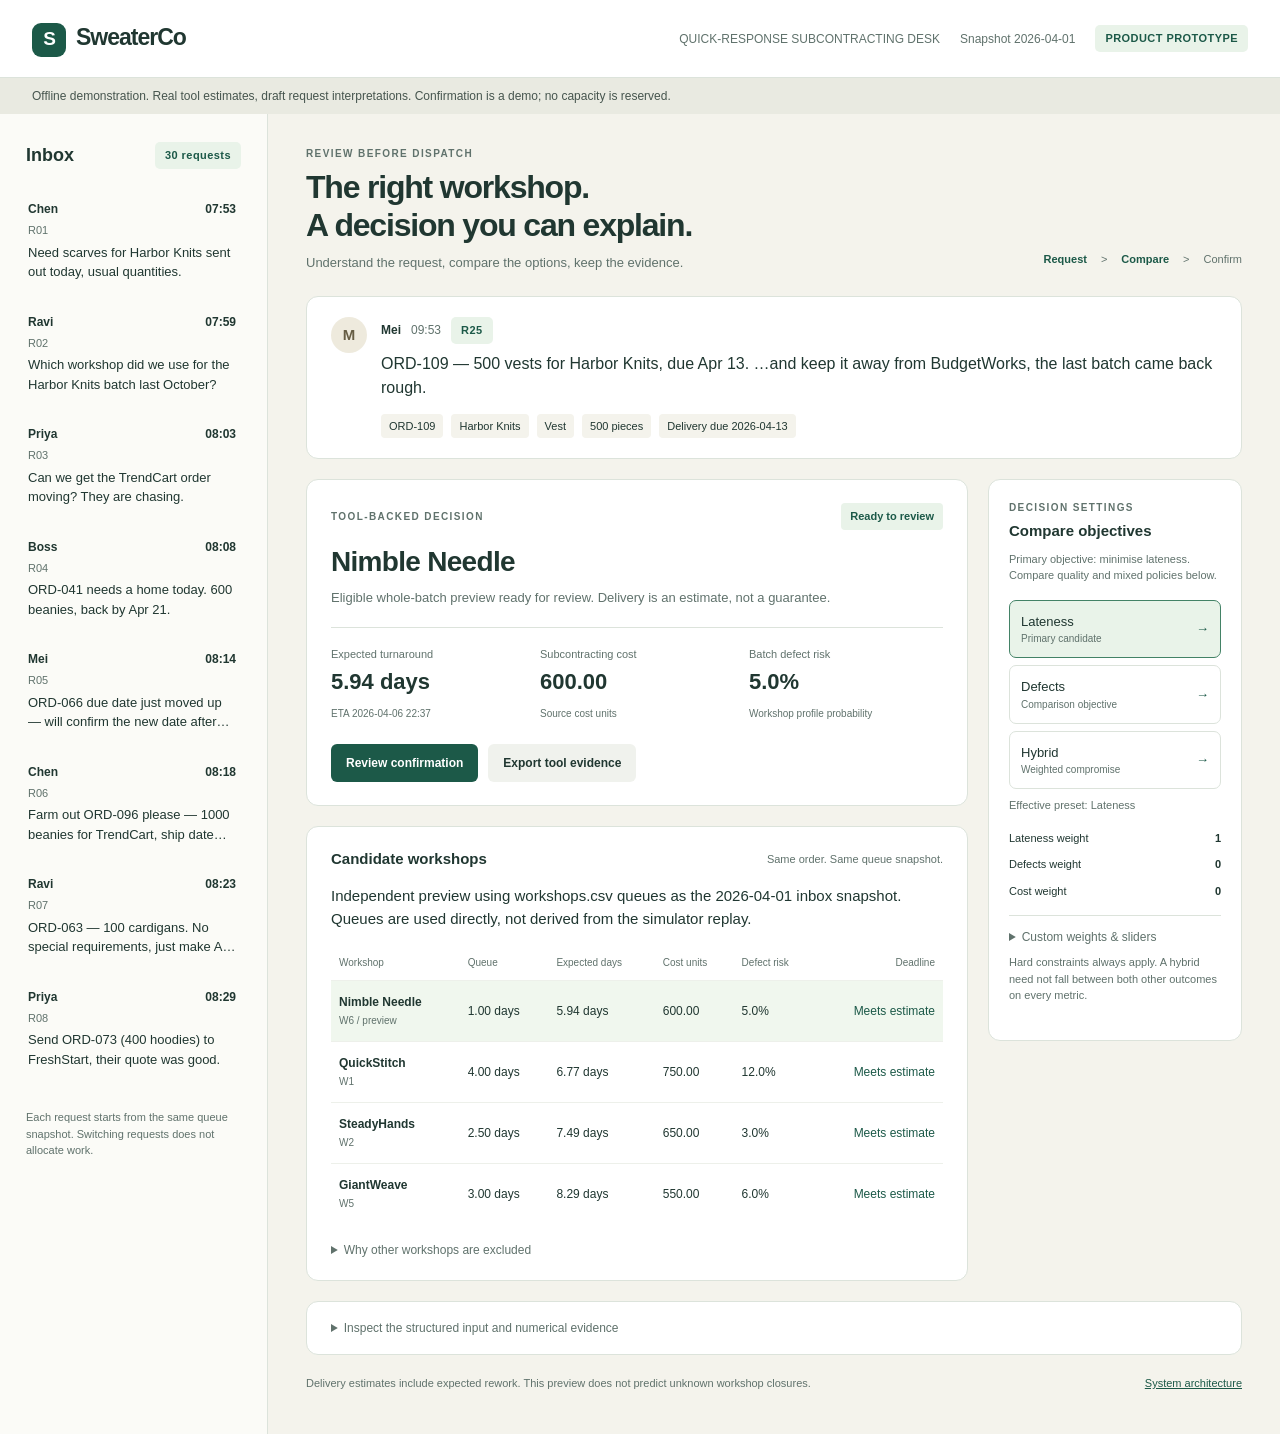
==== commit c9fee09d: "Merge pull request #15 from JoshuaGloor/czp/sprint2-voice-assistant Sprint 2: voice assistant, memor" ====
--- a/docs/prototype/index.html
+++ b/docs/prototype/index.html
@@ -143,7 +143,7 @@
           </section>
         </div>
         <section class="panel objective" aria-label="Objective configuration">
-          <div><div class="eyebrow">Decision settings</div><h2>Compare objectives</h2><p>Primary selection is pending. These are exploratory presets, not a final team declaration.</p>
+          <div><div class="eyebrow">Decision settings</div><h2>Compare objectives</h2><p>Primary objective: minimise lateness. Compare quality and mixed policies below.</p>
           <div role="group" aria-label="Objective preset"><button class="preset" data-preset="lateness" aria-pressed="true"><span>Lateness<small>Primary candidate</small></span><span class="mark">&rarr;</span></button><button class="preset" data-preset="defects" aria-pressed="false"><span>Defects<small>Comparison objective</small></span><span class="mark">&rarr;</span></button><button class="preset" data-preset="hybrid" aria-pressed="false"><span>Hybrid<small>Weighted compromise</small></span><span class="mark">&rarr;</span></button></div></div>
           <div><p id="override"></p><div class="weight-line"><span>Lateness weight</span><span class="weight-value" id="weight-lateness"></span></div><div class="weight-line"><span>Defects weight</span><span class="weight-value" id="weight-defects"></span></div><div class="weight-line"><span>Cost weight</span><span class="weight-value" id="weight-cost"></span></div><details><summary>Custom weights &amp; sliders</summary><p>Live sliders in the planned Streamlit web app will call the Python preview tools. This HTML prototype switches precomputed presets.</p></details><p>Hard constraints always apply. A hybrid need not fall between both other outcomes on every metric.</p></div>
         </section>
@@ -153,7 +153,7 @@
     </main>
   </div>
   <dialog id="confirmation" aria-labelledby="dialog-title"><div class="eyebrow">Confirmation preview</div><h2 id="dialog-title">Review the allocation</h2><p id="confirm-summary"></p><p>The final app will validate the latest queue state and save an auditable allocation. This button demonstrates the interaction only.</p><div class="actions"><button id="cancel-confirm" class="secondary">Back to comparison</button><button id="demo-confirm" class="primary">Confirm demo only</button></div></dialog>
-  <script id="dispatch-data" type="application/json">{"as_of":"2026-04-01","inbox_count":"30","inbox":[{"request_id":"R01","time":"07:53","requester":"Chen","text":"Need scarves for Harbor Knits sent out today, usual quantities."},{"request_id":"R02","time":"07:59","requester":"Ravi","text":"Which workshop did we use for the Harbor Knits batch last October?"},{"request_id":"R03","time":"08:03","requester":"Priya","text":"Can we get the TrendCart order moving? They are chasing."},{"request_id":"R04","time":"08:08","requester":"Boss","text":"ORD-041 needs a home today. 600 beanies, back by Apr 21."},{"request_id":"R05","time":"08:14","requester":"Mei","text":"ORD-066 due date just moved up \u2014 will confirm the new date after the call, but line something up."},{"request_id":"R06","time":"08:18","requester":"Chen","text":"Farm out ORD-096 please \u2014 1000 beanies for TrendCart, ship date Apr 17."},{"request_id":"R07","time":"08:23","requester":"Ravi","text":"ORD-063 \u2014 100 cardigans. No special requirements, just make Apr 29."},{"request_id":"R08","time":"08:29","requester":"Priya","text":"Send ORD-073 (400 hoodies) to FreshStart, their quote was good."},{"request_id":"R09","time":"08:33","requester":"Boss","text":"ORD-045 \u2014 150 vests for Cotton Club, due Apr 09. It's urgent. Cost doesn't matter, just the fastest turnaround."},{"request_id":"R10","time":"08:38","requester":"Mei","text":"New rush coming in from Loom & Leaf \u2014 details to follow, but book capacity somewhere good."},{"request_id":"R11","time":"08:44","requester":"Chen","text":"OldMill is free right now \u2014 give them ORD-008."},{"request_id":"R12","time":"08:48","requester":"Ravi","text":"ORD-053 \u2014 800 polo shirts for UrbanThread, due Apr 10. Boss says nothing new to QuickStitch this week, they're swamped."},{"request_id":"R13","time":"08:53","requester":"Priya","text":"Finance asks: what price did we quote TrendCart on ORD-120?"},{"request_id":"R14","time":"08:59","requester":"Boss","text":"QuickStitch for the scarves on ORD-103?"},{"request_id":"R15","time":"09:03","requester":"Mei","text":"Boss wants the Loom & Leaf stuff outside asap."},{"request_id":"R16","time":"09:08","requester":"Chen","text":"Loom & Leaf confirmed the reorder: ORD-024, 300 vests. Needs to ship Apr 15, so it has to go out today."},{"request_id":"R17","time":"09:14","requester":"Ravi","text":"ORD-017 \u2014 800 cardigans for TrendCart. Factory is full, this one goes outside. Back by Apr 10 please."},{"request_id":"R18","time":"09:18","requester":"Priya","text":"Any movement on ORD-999? Customer is chasing."},{"request_id":"R19","time":"09:23","requester":"Boss","text":"That big reorder from last week \u2014 send it to whoever is quickest."},{"request_id":"R20","time":"09:29","requester":"Mei","text":"New one for the network: ORD-103, 2000 scarves for Bright Basics, due Apr 04."},{"request_id":"R21","time":"09:33","requester":"Chen","text":"ORD-081 \u2014 1500 crewneck sweaters for Harbor Knits, due Apr 13. Margin is thin on this one \u2014 cheapest shop that can still make Apr 13."},{"request_id":"R22","time":"09:38","requester":"Ravi","text":"ORD-040 ready to dispatch. 1200 hoodies for Loom & Leaf, back by Apr 21."},{"request_id":"R23","time":"09:44","requester":"Priya","text":"ORD-005 \u2014 500 scarves for TrendCart, due Apr 20. Split it across two shops if that gets it back faster."},{"request_id":"R24","time":"09:48","requester":"Boss","text":"Little Loom does lovely work \u2014 ORD-015 to them?"},{"request_id":"R25","time":"09:53","requester":"Mei","text":"ORD-109 \u2014 500 vests for Harbor Knits, due Apr 13. \u2026and keep it away from BudgetWorks, the last batch came back rough."},{"request_id":"R26","time":"09:59","requester":"Chen","text":"Can someone place ORD-010? 1000 cardigans, Cotton Club, due Apr 25."},{"request_id":"R27","time":"10:03","requester":"Ravi","text":"ORD-095 \u2014 800 hoodies for Bright Basics, due Apr 26. Bright Basics rejected a batch last month, so lowest defect rate you can get."},{"request_id":"R28","time":"10:08","requester":"Priya","text":"Sending ORD-002 outside \u2014 1000 crewneck sweaters. Who has room this week? Due Mar 29."},{"request_id":"R29","time":"10:14","requester":"Boss","text":"The vests need to go out this week \u2014 who takes them?"},{"request_id":"R30","time":"10:18","requester":"Mei","text":"Please allocate ORD-099: 1500 polo shirts, Northwind Apparel. Deadline Apr 05."}],"previews":{"R01":{"lateness":{"request":{"request_id":"R01","time":"07:53","requester":"Chen","text":"Need scarves for Harbor Knits sent out today, usual quantities."},"input":{"order_id":null,"customer":"Harbor Knits","product":"Scarf","intent":"allocate","pieces":null,"due_date":null,"date_uncertain":false,"date_kind":"delivery","suggested_workshop":null,"exclusions":[],"preference":"configured","split_requested":false,"clarification":"Which order and what quantity does usual quantities mean?"},"snapshot":{"as_of":"2026-04-01","queues":{"W1":4.0,"W2":2.5,"W3":5.0,"W4":0.5,"W5":3.0,"W6":1.0,"W7":0.0,"W8":0.0},"sources":{"orders.csv":"0880af9742fe7cc0923c5009e2de48a0bedb57b78cc294e35a1c9721fe0311f8","workshops.csv":"d7e1c97d3d338a2b5aef8e35f167e3582f22c4526e9c736c5b4c8125505ec59e","dispatch_requests.txt":"dd00a2db398e4acaea1becf82137b6d7526c746621c28af5534806105d50117a","simulate.py":"b845804ad1229f593627b6ef1a6482258331178dbc4ec535274103fc3244593b"},"id":"62cc53a8ecc1cd9d69dcdc769d421f1512091f2485799511e7391085fa14f976"},"configured_weights":{"lateness":1.0,"defects":0.0,"cost":0.0,"deadline_buffer_days":0.0},"effective_weights":{"lateness":1.0,"defects":0.0,"cost":0.0,"deadline_buffer_days":0.0},"scales":{"lateness_days":7.0,"defect_probability":0.1,"cost_per_piece":1.0},"candidates":[],"baselines":[],"excluded":[],"flags":[],"recommendation":null,"alternative":null,"earliest_option":null,"split_option":null,"review_options":[],"commit_allowed":false,"tool_sources":{"allocator.py":"cae34aeb11d46a36ca7721d7f4386d6d82525ffa8d78f0269e8fe956ccda161d","dispatch.py":"ff012a748cebd4f89648763155e1bbdcb95df88586ef865ced2e4714237f88d4"},"assumption":"Independent preview using workshops.csv queues as the 2026-04-01 inbox snapshot. Queues are used directly, not derived from the simulator replay.","resolution":{"status":"AMBIGUOUS","matches":[{"order_id":"ORD-049","customer":"Harbor Knits","product":"Scarf","category":"ACCESSORIES","pieces":"300","order_date":"2026-01-08","due_date":"2026-01-22","status":"COMPLETE","current_stage":"COMPLETE","last_activity_date":"2026-01-30","completed_date":"2026-01-30","days_late":"8"},{"order_id":"ORD-101","customer":"Harbor Knits","product":"Scarf","category":"ACCESSORIES","pieces":"1200","order_date":"2026-01-13","due_date":"2026-01-27","status":"COMPLETE","current_stage":"COMPLETE","last_activity_date":"2026-02-07","completed_date":"2026-02-07","days_late":"11"},{"order_id":"ORD-061","customer":"Harbor Knits","product":"Scarf","category":"ACCESSORIES","pieces":"800","order_date":"2026-03-12","due_date":"2026-04-05","status":"IN_PROGRESS","current_stage":"WASHING","last_activity_date":"2026-03-30","completed_date":"","days_late":""},{"order_id":"ORD-108","customer":"Harbor Knits","product":"Scarf","category":"ACCESSORIES","pieces":"2000","order_date":"2026-03-17","due_date":"2026-04-03","status":"IN_PROGRESS","current_stage":"ASSEMBLY","last_activity_date":"2026-03-31","completed_date":"","days_late":""}]},"status":"CLARIFY","message":"Which order do you mean? Please confirm its order ID. Which order and what quantity does usual quantities mean?"},"defects":{"request":{"request_id":"R01","time":"07:53","requester":"Chen","text":"Need scarves for Harbor Knits sent out today, usual quantities."},"input":{"order_id":null,"customer":"Harbor Knits","product":"Scarf","intent":"allocate","pieces":null,"due_date":null,"date_uncertain":false,"date_kind":"delivery","suggested_workshop":null,"exclusions":[],"preference":"configured","split_requested":false,"clarification":"Which order and what quantity does usual quantities mean?"},"snapshot":{"as_of":"2026-04-01","queues":{"W1":4.0,"W2":2.5,"W3":5.0,"W4":0.5,"W5":3.0,"W6":1.0,"W7":0.0,"W8":0.0},"sources":{"orders.csv":"0880af9742fe7cc0923c5009e2de48a0bedb57b78cc294e35a1c9721fe0311f8","workshops.csv":"d7e1c97d3d338a2b5aef8e35f167e3582f22c4526e9c736c5b4c8125505ec59e","dispatch_requests.txt":"dd00a2db398e4acaea1becf82137b6d7526c746621c28af5534806105d50117a","simulate.py":"b845804ad1229f593627b6ef1a6482258331178dbc4ec535274103fc3244593b"},"id":"62cc53a8ecc1cd9d69dcdc769d421f1512091f2485799511e7391085fa14f976"},"configured_weights":{"lateness":0.0,"defects":1.0,"cost":0.0,"deadline_buffer_days":0.0},"effective_weights":{"lateness":0.0,"defects":1.0,"cost":0.0,"deadline_buffer_days":0.0},"scales":{"lateness_days":7.0,"defect_probability":0.1,"cost_per_piece":1.0},"candidates":[],"baselines":[],"excluded":[],"flags":[],"recommendation":null,"alternative":null,"earliest_option":null,"split_option":null,"review_options":[],"commit_allowed":false,"tool_sources":{"allocator.py":"cae34aeb11d46a36ca7721d7f4386d6d82525ffa8d78f0269e8fe956ccda161d","dispatch.py":"ff012a748cebd4f89648763155e1bbdcb95df88586ef865ced2e4714237f88d4"},"assumption":"Independent preview using workshops.csv queues as the 2026-04-01 inbox snapshot. Queues are used directly, not derived from the simulator replay.","resolution":{"status":"AMBIGUOUS","matches":[{"order_id":"ORD-049","customer":"Harbor Knits","product":"Scarf","category":"ACCESSORIES","pieces":"300","order_date":"2026-01-08","due_date":"2026-01-22","status":"COMPLETE","current_stage":"COMPLETE","last_activity_date":"2026-01-30","completed_date":"2026-01-30","days_late":"8"},{"order_id":"ORD-101","customer":"Harbor Knits","product":"Scarf","category":"ACCESSORIES","pieces":"1200","order_date":"2026-01-13","due_date":"2026-01-27","status":"COMPLETE","current_stage":"COMPLETE","last_activity_date":"2026-02-07","completed_date":"2026-02-07","days_late":"11"},{"order_id":"ORD-061","customer":"Harbor Knits","product":"Scarf","category":"ACCESSORIES","pieces":"800","order_date":"2026-03-12","due_date":"2026-04-05","status":"IN_PROGRESS","current_stage":"WASHING","last_activity_date":"2026-03-30","completed_date":"","days_late":""},{"order_id":"ORD-108","customer":"Harbor Knits","product":"Scarf","category":"ACCESSORIES","pieces":"2000","order_date":"2026-03-17","due_date":"2026-04-03","status":"IN_PROGRESS","current_stage":"ASSEMBLY","last_activity_date":"2026-03-31","completed_date":"","days_late":""}]},"status":"CLARIFY","message":"Which order do you mean? Please confirm its order ID. Which order and what quantity does usual quantities mean?"},"hybrid":{"request":{"request_id":"R01","time":"07:53","requester":"Chen","text":"Need scarves for Harbor Knits sent out today, usual quantities."},"input":{"order_id":null,"customer":"Harbor Knits","product":"Scarf","intent":"allocate","pieces":null,"due_date":null,"date_uncertain":false,"date_kind":"delivery","suggested_workshop":null,"exclusions":[],"preference":"configured","split_requested":false,"clarification":"Which order and what quantity does usual quantities mean?"},"snapshot":{"as_of":"2026-04-01","queues":{"W1":4.0,"W2":2.5,"W3":5.0,"W4":0.5,"W5":3.0,"W6":1.0,"W7":0.0,"W8":0.0},"sources":{"orders.csv":"0880af9742fe7cc0923c5009e2de48a0bedb57b78cc294e35a1c9721fe0311f8","workshops.csv":"d7e1c97d3d338a2b5aef8e35f167e3582f22c4526e9c736c5b4c8125505ec59e","dispatch_requests.txt":"dd00a2db398e4acaea1becf82137b6d7526c746621c28af5534806105d50117a","simulate.py":"b845804ad1229f593627b6ef1a6482258331178dbc4ec535274103fc3244593b"},"id":"62cc53a8ecc1cd9d69dcdc769d421f1512091f2485799511e7391085fa14f976"},"configured_weights":{"lateness":0.7,"defects":0.3,"cost":0.0,"deadline_buffer_days":0.0},"effective_weights":{"lateness":0.7,"defects":0.3,"cost":0.0,"deadline_buffer_days":0.0},"scales":{"lateness_days":7.0,"defect_probability":0.1,"cost_per_piece":1.0},"candidates":[],"baselines":[],"excluded":[],"flags":[],"recommendation":null,"alternative":null,"earliest_option":null,"split_option":null,"review_options":[],"commit_allowed":false,"tool_sources":{"allocator.py":"cae34aeb11d46a36ca7721d7f4386d6d82525ffa8d78f0269e8fe956ccda161d","dispatch.py":"ff012a748cebd4f89648763155e1bbdcb95df88586ef865ced2e4714237f88d4"},"assumption":"Independent preview using workshops.csv queues as the 2026-04-01 inbox snapshot. Queues are used directly, not derived from the simulator replay.","resolution":{"status":"AMBIGUOUS","matches":[{"order_id":"ORD-049","customer":"Harbor Knits","product":"Scarf","category":"ACCESSORIES","pieces":"300","order_date":"2026-01-08","due_date":"2026-01-22","status":"COMPLETE","current_stage":"COMPLETE","last_activity_date":"2026-01-30","completed_date":"2026-01-30","days_late":"8"},{"order_id":"ORD-101","customer":"Harbor Knits","product":"Scarf","category":"ACCESSORIES","pieces":"1200","order_date":"2026-01-13","due_date":"2026-01-27","status":"COMPLETE","current_stage":"COMPLETE","last_activity_date":"2026-02-07","completed_date":"2026-02-07","days_late":"11"},{"order_id":"ORD-061","customer":"Harbor Knits","product":"Scarf","category":"ACCESSORIES","pieces":"800","order_date":"2026-03-12","due_date":"2026-04-05","status":"IN_PROGRESS","current_stage":"WASHING","last_activity_date":"2026-03-30","completed_date":"","days_late":""},{"order_id":"ORD-108","customer":"Harbor Knits","product":"Scarf","category":"ACCESSORIES","pieces":"2000","order_date":"2026-03-17","due_date":"2026-04-03","status":"IN_PROGRESS","current_stage":"ASSEMBLY","last_activity_date":"2026-03-31","completed_date":"","days_late":""}]},"status":"CLARIFY","message":"Which order do you mean? Please confirm its order ID. Which order and what quantity does usual quantities mean?"}},"R02":{"lateness":{"request":{"request_id":"R02","time":"07:59","requester":"Ravi","text":"Which workshop did we use for the Harbor Knits batch last October?"},"input":{"order_id":null,"customer":"Harbor Knits","product":null,"intent":"history","pieces":null,"due_date":null,"date_uncertain":false,"date_kind":"delivery","suggested_workshop":null,"exclusions":[],"preference":"configured","split_requested":false,"clarification":null},"snapshot":{"as_of":"2026-04-01","queues":{"W1":4.0,"W2":2.5,"W3":5.0,"W4":0.5,"W5":3.0,"W6":1.0,"W7":0.0,"W8":0.0},"sources":{"orders.csv":"0880af9742fe7cc0923c5009e2de48a0bedb57b78cc294e35a1c9721fe0311f8","workshops.csv":"d7e1c97d3d338a2b5aef8e35f167e3582f22c4526e9c736c5b4c8125505ec59e","dispatch_requests.txt":"dd00a2db398e4acaea1becf82137b6d7526c746621c28af5534806105d50117a","simulate.py":"b845804ad1229f593627b6ef1a6482258331178dbc4ec535274103fc3244593b"},"id":"62cc53a8ecc1cd9d69dcdc769d421f1512091f2485799511e7391085fa14f976"},"configured_weights":{"lateness":1.0,"defects":0.0,"cost":0.0,"deadline_buffer_days":0.0},"effective_weights":{"lateness":1.0,"defects":0.0,"cost":0.0,"deadline_buffer_days":0.0},"scales":{"lateness_days":7.0,"defect_probability":0.1,"cost_per_piece":1.0},"candidates":[],"baselines":[],"excluded":[],"flags":[],"recommendation":null,"alternative":null,"earliest_option":null,"split_option":null,"review_options":[],"commit_allowed":false,"tool_sources":{"allocator.py":"cae34aeb11d46a36ca7721d7f4386d6d82525ffa8d78f0269e8fe956ccda161d","dispatch.py":"ff012a748cebd4f89648763155e1bbdcb95df88586ef865ced2e4714237f88d4"},"assumption":"Independent preview using workshops.csv queues as the 2026-04-01 inbox snapshot. Queues are used directly, not derived from the simulator replay.","status":"DECLINE","message":"The supplied data contains neither customer quotes nor past workshop allocations."},"defects":{"request":{"request_id":"R02","time":"07:59","requester":"Ravi","text":"Which workshop did we use for the Harbor Knits batch last October?"},"input":{"order_id":null,"customer":"Harbor Knits","product":null,"intent":"history","pieces":null,"due_date":null,"date_uncertain":false,"date_kind":"delivery","suggested_workshop":null,"exclusions":[],"preference":"configured","split_requested":false,"clarification":null},"snapshot":{"as_of":"2026-04-01","queues":{"W1":4.0,"W2":2.5,"W3":5.0,"W4":0.5,"W5":3.0,"W6":1.0,"W7":0.0,"W8":0.0},"sources":{"orders.csv":"0880af9742fe7cc0923c5009e2de48a0bedb57b78cc294e35a1c9721fe0311f8","workshops.csv":"d7e1c97d3d338a2b5aef8e35f167e3582f22c4526e9c736c5b4c8125505ec59e","dispatch_requests.txt":"dd00a2db398e4acaea1becf82137b6d7526c746621c28af5534806105d50117a","simulate.py":"b845804ad1229f593627b6ef1a6482258331178dbc4ec535274103fc3244593b"},"id":"62cc53a8ecc1cd9d69dcdc769d421f1512091f2485799511e7391085fa14f976"},"configured_weights":{"lateness":0.0,"defects":1.0,"cost":0.0,"deadline_buffer_days":0.0},"effective_weights":{"lateness":0.0,"defects":1.0,"cost":0.0,"deadline_buffer_days":0.0},"scales":{"lateness_days":7.0,"defect_probability":0.1,"cost_per_piece":1.0},"candidates":[],"baselines":[],"excluded":[],"flags":[],"recommendation":null,"alternative":null,"earliest_option":null,"split_option":null,"review_options":[],"commit_allowed":false,"tool_sources":{"allocator.py":"cae34aeb11d46a36ca7721d7f4386d6d82525ffa8d78f0269e8fe956ccda161d","dispatch.py":"ff012a748cebd4f89648763155e1bbdcb95df88586ef865ced2e4714237f88d4"},"assumption":"Independent preview using workshops.csv queues as the 2026-04-01 inbox snapshot. Queues are used directly, not derived from the simulator replay.","status":"DECLINE","message":"The supplied data contains neither customer quotes nor past workshop allocations."},"hybrid":{"request":{"request_id":"R02","time":"07:59","requester":"Ravi","text":"Which workshop did we use for the Harbor Knits batch last October?"},"input":{"order_id":null,"customer":"Harbor Knits","product":null,"intent":"history","pieces":null,"due_date":null,"date_uncertain":false,"date_kind":"delivery","suggested_workshop":null,"exclusions":[],"preference":"configured","split_requested":false,"clarification":null},"snapshot":{"as_of":"2026-04-01","queues":{"W1":4.0,"W2":2.5,"W3":5.0,"W4":0.5,"W5":3.0,"W6":1.0,"W7":0.0,"W8":0.0},"sources":{"orders.csv":"0880af9742fe7cc0923c5009e2de48a0bedb57b78cc294e35a1c9721fe0311f8","workshops.csv":"d7e1c97d3d338a2b5aef8e35f167e3582f22c4526e9c736c5b4c8125505ec59e","dispatch_requests.txt":"dd00a2db398e4acaea1becf82137b6d7526c746621c28af5534806105d50117a","simulate.py":"b845804ad1229f593627b6ef1a6482258331178dbc4ec535274103fc3244593b"},"id":"62cc53a8ecc1cd9d69dcdc769d421f1512091f2485799511e7391085fa14f976"},"configured_weights":{"lateness":0.7,"defects":0.3,"cost":0.0,"deadline_buffer_days":0.0},"effective_weights":{"lateness":0.7,"defects":0.3,"cost":0.0,"deadline_buffer_days":0.0},"scales":{"lateness_days":7.0,"defect_probability":0.1,"cost_per_piece":1.0},"candidates":[],"baselines":[],"excluded":[],"flags":[],"recommendation":null,"alternative":null,"earliest_option":null,"split_option":null,"review_options":[],"commit_allowed":false,"tool_sources":{"allocator.py":"cae34aeb11d46a36ca7721d7f4386d6d82525ffa8d78f0269e8fe956ccda161d","dispatch.py":"ff012a748cebd4f89648763155e1bbdcb95df88586ef865ced2e4714237f88d4"},"assumption":"Independent preview using workshops.csv queues as the 2026-04-01 inbox snapshot. Queues are used directly, not derived from the simulator replay.","status":"DECLINE","message":"The supplied data contains neither customer quotes nor past workshop allocations."}},"R03":{"lateness":{"request":{"request_id":"R03","time":"08:03","requester":"Priya","text":"Can we get the TrendCart order moving? They are chasing."},"input":{"order_id":null,"customer":"TrendCart","product":null,"intent":"allocate","pieces":null,"due_date":null,"date_uncertain":false,"date_kind":"delivery","suggested_workshop":null,"exclusions":[],"preference":"configured","split_requested":false,"clarification":null},"snapshot":{"as_of":"2026-04-01","queues":{"W1":4.0,"W2":2.5,"W3":5.0,"W4":0.5,"W5":3.0,"W6":1.0,"W7":0.0,"W8":0.0},"sources":{"orders.csv":"0880af9742fe7cc0923c5009e2de48a0bedb57b78cc294e35a1c9721fe0311f8","workshops.csv":"d7e1c97d3d338a2b5aef8e35f167e3582f22c4526e9c736c5b4c8125505ec59e","dispatch_requests.txt":"dd00a2db398e4acaea1becf82137b6d7526c746621c28af5534806105d50117a","simulate.py":"b845804ad1229f593627b6ef1a6482258331178dbc4ec535274103fc3244593b"},"id":"62cc53a8ecc1cd9d69dcdc769d421f1512091f2485799511e7391085fa14f976"},"configured_weights":{"lateness":1.0,"defects":0.0,"cost":0.0,"deadline_buffer_days":0.0},"effective_weights":{"lateness":1.0,"defects":0.0,"cost":0.0,"deadline_buffer_days":0.0},"scales":{"lateness_days":7.0,"defect_probability":0.1,"cost_per_piece":1.0},"candidates":[],"baselines":[],"excluded":[],"flags":[],"recommendation":null,"alternative":null,"earliest_option":null,"split_option":null,"review_options":[],"commit_allowed":false,"tool_sources":{"allocator.py":"cae34aeb11d46a36ca7721d7f4386d6d82525ffa8d78f0269e8fe956ccda161d","dispatch.py":"ff012a748cebd4f89648763155e1bbdcb95df88586ef865ced2e4714237f88d4"},"assumption":"Independent preview using workshops.csv queues as the 2026-04-01 inbox snapshot. Queues are used directly, not derived from the simulator replay.","resolution":{"status":"AMBIGUOUS","matches":[{"order_id":"ORD-076","customer":"TrendCart","product":"Crewneck sweater","category":"TOPS","pieces":"1200","order_date":"2026-01-02","due_date":"2026-01-27","status":"COMPLETE","current_stage":"COMPLETE","last_activity_date":"2026-02-08","completed_date":"2026-02-08","days_late":"12"},{"order_id":"ORD-087","customer":"TrendCart","product":"Hoodie","category":"TOPS","pieces":"1000","order_date":"2026-01-03","due_date":"2026-01-19","status":"COMPLETE","current_stage":"COMPLETE","last_activity_date":"2026-02-18","completed_date":"2026-02-18","days_late":"30"},{"order_id":"ORD-091","customer":"TrendCart","product":"Polo shirt","category":"TOPS","pieces":"600","order_date":"2026-01-03","due_date":"2026-02-02","status":"COMPLETE","current_stage":"COMPLETE","last_activity_date":"2026-01-27","completed_date":"2026-01-27","days_late":"-6"},{"order_id":"ORD-028","customer":"TrendCart","product":"Beanie","category":"ACCESSORIES","pieces":"150","order_date":"2026-01-10","due_date":"2026-01-26","status":"COMPLETE","current_stage":"COMPLETE","last_activity_date":"2026-02-04","completed_date":"2026-02-04","days_late":"9"},{"order_id":"ORD-115","customer":"TrendCart","product":"Cardigan","category":"TOPS","pieces":"2000","order_date":"2026-01-10","due_date":"2026-01-28","status":"COMPLETE","current_stage":"COMPLETE","last_activity_date":"2026-02-28","completed_date":"2026-02-28","days_late":"31"},{"order_id":"ORD-021","customer":"TrendCart","product":"Vest","category":"TOPS","pieces":"800","order_date":"2026-01-17","due_date":"2026-02-18","status":"COMPLETE","current_stage":"COMPLETE","last_activity_date":"2026-02-13","completed_date":"2026-02-13","days_late":"-5"},{"order_id":"ORD-059","customer":"TrendCart","product":"Scarf","category":"ACCESSORIES","pieces":"100","order_date":"2026-01-22","due_date":"2026-02-24","status":"COMPLETE","current_stage":"COMPLETE","last_activity_date":"2026-02-15","completed_date":"2026-02-15","days_late":"-9"},{"order_id":"ORD-090","customer":"TrendCart","product":"Polo shirt","category":"TOPS","pieces":"600","order_date":"2026-01-22","due_date":"2026-02-23","status":"COMPLETE","current_stage":"COMPLETE","last_activity_date":"2026-03-06","completed_date":"2026-03-06","days_late":"11"},{"order_id":"ORD-014","customer":"TrendCart","product":"Vest","category":"TOPS","pieces":"2000","order_date":"2026-01-27","due_date":"2026-02-28","status":"COMPLETE","current_stage":"COMPLETE","last_activity_date":"2026-03-23","completed_date":"2026-03-23","days_late":"23"},{"order_id":"ORD-054","customer":"TrendCart","product":"Vest","category":"TOPS","pieces":"600","order_date":"2026-02-20","due_date":"2026-03-06","status":"COMPLETE","current_stage":"COMPLETE","last_activity_date":"2026-03-29","completed_date":"2026-03-29","days_late":"23"},{"order_id":"ORD-120","customer":"TrendCart","product":"Vest","category":"TOPS","pieces":"1500","order_date":"2026-02-27","due_date":"2026-03-17","status":"IN_PROGRESS","current_stage":"ASSEMBLY","last_activity_date":"2026-03-30","completed_date":"","days_late":""},{"order_id":"ORD-030","customer":"TrendCart","product":"Cardigan","category":"TOPS","pieces":"400","order_date":"2026-02-28","due_date":"2026-03-27","status":"COMPLETE","current_stage":"COMPLETE","last_activity_date":"2026-03-28","completed_date":"2026-03-28","days_late":"1"},{"order_id":"ORD-020","customer":"TrendCart","product":"Vest","category":"TOPS","pieces":"1200","order_date":"2026-03-08","due_date":"2026-03-31","status":"IN_PROGRESS","current_stage":"WASHING","last_activity_date":"2026-03-30","completed_date":"","days_late":""},{"order_id":"ORD-096","customer":"TrendCart","product":"Beanie","category":"ACCESSORIES","pieces":"1000","order_date":"2026-03-19","due_date":"2026-04-17","status":"IN_PROGRESS","current_stage":"KNITTING","last_activity_date":"2026-04-01","completed_date":"","days_late":""},{"order_id":"ORD-005","customer":"TrendCart","product":"Scarf","category":"ACCESSORIES","pieces":"500","order_date":"2026-03-21","due_date":"2026-04-20","status":"IN_PROGRESS","current_stage":"KNITTING","last_activity_date":"2026-03-24","completed_date":"","days_late":""},{"order_id":"ORD-017","customer":"TrendCart","product":"Cardigan","category":"TOPS","pieces":"800","order_date":"2026-03-23","due_date":"2026-04-10","status":"IN_PROGRESS","current_stage":"KNITTING","last_activity_date":"2026-04-01","completed_date":"","days_late":""},{"order_id":"ORD-082","customer":"TrendCart","product":"Beanie","category":"ACCESSORIES","pieces":"600","order_date":"2026-03-27","due_date":"2026-05-01","status":"IN_PROGRESS","current_stage":"KNITTING","last_activity_date":"2026-03-30","completed_date":"","days_late":""}]},"status":"CLARIFY","message":"Which order do you mean? Please confirm its order ID."},"defects":{"request":{"request_id":"R03","time":"08:03","requester":"Priya","text":"Can we get the TrendCart order moving? They are chasing."},"input":{"order_id":null,"customer":"TrendCart","product":null,"intent":"allocate","pieces":null,"due_date":null,"date_uncertain":false,"date_kind":"delivery","suggested_workshop":null,"exclusions":[],"preference":"configured","split_requested":false,"clarification":null},"snapshot":{"as_of":"2026-04-01","queues":{"W1":4.0,"W2":2.5,"W3":5.0,"W4":0.5,"W5":3.0,"W6":1.0,"W7":0.0,"W8":0.0},"sources":{"orders.csv":"0880af9742fe7cc0923c5009e2de48a0bedb57b78cc294e35a1c9721fe0311f8","workshops.csv":"d7e1c97d3d338a2b5aef8e35f167e3582f22c4526e9c736c5b4c8125505ec59e","dispatch_requests.txt":"dd00a2db398e4acaea1becf82137b6d7526c746621c28af5534806105d50117a","simulate.py":"b845804ad1229f593627b6ef1a6482258331178dbc4ec535274103fc3244593b"},"id":"62cc53a8ecc1cd9d69dcdc769d421f1512091f2485799511e7391085fa14f976"},"configured_weights":{"lateness":0.0,"defects":1.0,"cost":0.0,"deadline_buffer_days":0.0},"effective_weights":{"lateness":0.0,"defects":1.0,"cost":0.0,"deadline_buffer_days":0.0},"scales":{"lateness_days":7.0,"defect_probability":0.1,"cost_per_piece":1.0},"candidates":[],"baselines":[],"excluded":[],"flags":[],"recommendation":null,"alternative":null,"earliest_option":null,"split_option":null,"review_options":[],"commit_allowed":false,"tool_sources":{"allocator.py":"cae34aeb11d46a36ca7721d7f4386d6d82525ffa8d78f0269e8fe956ccda161d","dispatch.py":"ff012a748cebd4f89648763155e1bbdcb95df88586ef865ced2e4714237f88d4"},"assumption":"Independent preview using workshops.csv queues as the 2026-04-01 inbox snapshot. Queues are used directly, not derived from the simulator replay.","resolution":{"status":"AMBIGUOUS","matches":[{"order_id":"ORD-076","customer":"TrendCart","product":"Crewneck sweater","category":"TOPS","pieces":"1200","order_date":"2026-01-02","due_date":"2026-01-27","status":"COMPLETE","current_stage":"COMPLETE","last_activity_date":"2026-02-08","completed_date":"2026-02-08","days_late":"12"},{"order_id":"ORD-087","customer":"TrendCart","product":"Hoodie","category":"TOPS","pieces":"1000","order_date":"2026-01-03","due_date":"2026-01-19","status":"COMPLETE","current_stage":"COMPLETE","last_activity_date":"2026-02-18","completed_date":"2026-02-18","days_late":"30"},{"order_id":"ORD-091","customer":"TrendCart","product":"Polo shirt","category":"TOPS","pieces":"600","order_date":"2026-01-03","due_date":"2026-02-02","status":"COMPLETE","current_stage":"COMPLETE","last_activity_date":"2026-01-27","completed_date":"2026-01-27","days_late":"-6"},{"order_id":"ORD-028","customer":"TrendCart","product":"Beanie","category":"ACCESSORIES","pieces":"150","order_date":"2026-01-10","due_date":"2026-01-26","status":"COMPLETE","current_stage":"COMPLETE","last_activity_date":"2026-02-04","completed_date":"2026-02-04","days_late":"9"},{"order_id":"ORD-115","customer":"TrendCart","product":"Cardigan","category":"TOPS","pieces":"2000","order_date":"2026-01-10","due_date":"2026-01-28","status":"COMPLETE","current_stage":"COMPLETE","last_activity_date":"2026-02-28","completed_date":"2026-02-28","days_late":"31"},{"order_id":"ORD-021","customer":"TrendCart","product":"Vest","category":"TOPS","pieces":"800","order_date":"2026-01-17","due_date":"2026-02-18","status":"COMPLETE","current_stage":"COMPLETE","last_activity_date":"2026-02-13","completed_date":"2026-02-13","days_late":"-5"},{"order_id":"ORD-059","customer":"TrendCart","product":"Scarf","category":"ACCESSORIES","pieces":"100","order_date":"2026-01-22","due_date":"2026-02-24","status":"COMPLETE","current_stage":"COMPLETE","last_activity_date":"2026-02-15","completed_date":"2026-02-15","days_late":"-9"},{"order_id":"ORD-090","customer":"TrendCart","product":"Polo shirt","category":"TOPS","pieces":"600","order_date":"2026-01-22","due_date":"2026-02-23","status":"COMPLETE","current_stage":"COMPLETE","last_activity_date":"2026-03-06","completed_date":"2026-03-06","days_late":"11"},{"order_id":"ORD-014","customer":"TrendCart","product":"Vest","category":"TOPS","pieces":"2000","order_date":"2026-01-27","due_date":"2026-02-28","status":"COMPLETE","current_stage":"COMPLETE","last_activity_date":"2026-03-23","completed_date":"2026-03-23","days_late":"23"},{"order_id":"ORD-054","customer":"TrendCart","product":"Vest","category":"TOPS","pieces":"600","order_date":"2026-02-20","due_date":"2026-03-06","status":"COMPLETE","current_stage":"COMPLETE","last_activity_date":"2026-03-29","completed_date":"2026-03-29","days_late":"23"},{"order_id":"ORD-120","customer":"TrendCart","product":"Vest","category":"TOPS","pieces":"1500","order_date":"2026-02-27","due_date":"2026-03-17","status":"IN_PROGRESS","current_stage":"ASSEMBLY","last_activity_date":"2026-03-30","completed_date":"","days_late":""},{"order_id":"ORD-030","customer":"TrendCart","product":"Cardigan","category":"TOPS","pieces":"400","order_date":"2026-02-28","due_date":"2026-03-27","status":"COMPLETE","current_stage":"COMPLETE","last_activity_date":"2026-03-28","completed_date":"2026-03-28","days_late":"1"},{"order_id":"ORD-020","customer":"TrendCart","product":"Vest","category":"TOPS","pieces":"1200","order_date":"2026-03-08","due_date":"2026-03-31","status":"IN_PROGRESS","current_stage":"WASHING","last_activity_date":"2026-03-30","completed_date":"","days_late":""},{"order_id":"ORD-096","customer":"TrendCart","product":"Beanie","category":"ACCESSORIES","pieces":"1000","order_date":"2026-03-19","due_date":"2026-04-17","status":"IN_PROGRESS","current_stage":"KNITTING","last_activity_date":"2026-04-01","completed_date":"","days_late":""},{"order_id":"ORD-005","customer":"TrendCart","product":"Scarf","category":"ACCESSORIES","pieces":"500","order_date":"2026-03-21","due_date":"2026-04-20","status":"IN_PROGRESS","current_stage":"KNITTING","last_activity_date":"2026-03-24","completed_date":"","days_late":""},{"order_id":"ORD-017","customer":"TrendCart","product":"Cardigan","category":"TOPS","pieces":"800","order_date":"2026-03-23","due_date":"2026-04-10","status":"IN_PROGRESS","current_stage":"KNITTING","last_activity_date":"2026-04-01","completed_date":"","days_late":""},{"order_id":"ORD-082","customer":"TrendCart","product":"Beanie","category":"ACCESSORIES","pieces":"600","order_date":"2026-03-27","due_date":"2026-05-01","status":"IN_PROGRESS","current_stage":"KNITTING","last_activity_date":"2026-03-30","completed_date":"","days_late":""}]},"status":"CLARIFY","message":"Which order do you mean? Please confirm its order ID."},"hybrid":{"request":{"request_id":"R03","time":"08:03","requester":"Priya","text":"Can we get the TrendCart order moving? They are chasing."},"input":{"order_id":null,"customer":"TrendCart","product":null,"intent":"allocate","pieces":null,"due_date":null,"date_uncertain":false,"date_kind":"delivery","suggested_workshop":null,"exclusions":[],"preference":"configured","split_requested":false,"clarification":null},"snapshot":{"as_of":"2026-04-01","queues":{"W1":4.0,"W2":2.5,"W3":5.0,"W4":0.5,"W5":3.0,"W6":1.0,"W7":0.0,"W8":0.0},"sources":{"orders.csv":"0880af9742fe7cc0923c5009e2de48a0bedb57b78cc294e35a1c9721fe0311f8","workshops.csv":"d7e1c97d3d338a2b5aef8e35f167e3582f22c4526e9c736c5b4c8125505ec59e","dispatch_requests.txt":"dd00a2db398e4acaea1becf82137b6d7526c746621c28af5534806105d50117a","simulate.py":"b845804ad1229f593627b6ef1a6482258331178dbc4ec535274103fc3244593b"},"id":"62cc53a8ecc1cd9d69dcdc769d421f1512091f2485799511e7391085fa14f976"},"configured_weights":{"lateness":0.7,"defects":0.3,"cost":0.0,"deadline_buffer_days":0.0},"effective_weights":{"lateness":0.7,"defects":0.3,"cost":0.0,"deadline_buffer_days":0.0},"scales":{"lateness_days":7.0,"defect_probability":0.1,"cost_per_piece":1.0},"candidates":[],"baselines":[],"excluded":[],"flags":[],"recommendation":null,"alternative":null,"earliest_option":null,"split_option":null,"review_options":[],"commit_allowed":false,"tool_sources":{"allocator.py":"cae34aeb11d46a36ca7721d7f4386d6d82525ffa8d78f0269e8fe956ccda161d","dispatch.py":"ff012a748cebd4f89648763155e1bbdcb95df88586ef865ced2e4714237f88d4"},"assumption":"Independent preview using workshops.csv queues as the 2026-04-01 inbox snapshot. Queues are used directly, not derived from the simulator replay.","resolution":{"status":"AMBIGUOUS","matches":[{"order_id":"ORD-076","customer":"TrendCart","product":"Crewneck sweater","category":"TOPS","pieces":"1200","order_date":"2026-01-02","due_date":"2026-01-27","status":"COMPLETE","current_stage":"COMPLETE","last_activity_date":"2026-02-08","completed_date":"2026-02-08","days_late":"12"},{"order_id":"ORD-087","customer":"TrendCart","product":"Hoodie","category":"TOPS","pieces":"1000","order_date":"2026-01-03","due_date":"2026-01-19","status":"COMPLETE","current_stage":"COMPLETE","last_activity_date":"2026-02-18","completed_date":"2026-02-18","days_late":"30"},{"order_id":"ORD-091","customer":"TrendCart","product":"Polo shirt","category":"TOPS","pieces":"600","order_date":"2026-01-03","due_date":"2026-02-02","status":"COMPLETE","current_stage":"COMPLETE","last_activity_date":"2026-01-27","completed_date":"2026-01-27","days_late":"-6"},{"order_id":"ORD-028","customer":"TrendCart","product":"Beanie","category":"ACCESSORIES","pieces":"150","order_date":"2026-01-10","due_date":"2026-01-26","status":"COMPLETE","current_stage":"COMPLETE","last_activity_date":"2026-02-04","completed_date":"2026-02-04","days_late":"9"},{"order_id":"ORD-115","customer":"TrendCart","product":"Cardigan","category":"TOPS","pieces":"2000","order_date":"2026-01-10","due_date":"2026-01-28","status":"COMPLETE","current_stage":"COMPLETE","last_activity_date":"2026-02-28","completed_date":"2026-02-28","days_late":"31"},{"order_id":"ORD-021","customer":"TrendCart","product":"Vest","category":"TOPS","pieces":"800","order_date":"2026-01-17","due_date":"2026-02-18","status":"COMPLETE","current_stage":"COMPLETE","last_activity_date":"2026-02-13","completed_date":"2026-02-13","days_late":"-5"},{"order_id":"ORD-059","customer":"TrendCart","product":"Scarf","category":"ACCESSORIES","pieces":"100","order_date":"2026-01-22","due_date":"2026-02-24","status":"COMPLETE","current_stage":"COMPLETE","last_activity_date":"2026-02-15","completed_date":"2026-02-15","days_late":"-9"},{"order_id":"ORD-090","customer":"TrendCart","product":"Polo shirt","category":"TOPS","pieces":"600","order_date":"2026-01-22","due_date":"2026-02-23","status":"COMPLETE","current_stage":"COMPLETE","last_activity_date":"2026-03-06","completed_date":"2026-03-06","days_late":"11"},{"order_id":"ORD-014","customer":"TrendCart","product":"Vest","category":"TOPS","pieces":"2000","order_date":"2026-01-27","due_date":"2026-02-28","status":"COMPLETE","current_stage":"COMPLETE","last_activity_date":"2026-03-23","completed_date":"2026-03-23","days_late":"23"},{"order_id":"ORD-054","customer":"TrendCart","product":"Vest","category":"TOPS","pieces":"600","order_date":"2026-02-20","due_date":"2026-03-06","status":"COMPLETE","current_stage":"COMPLETE","last_activity_date":"2026-03-29","completed_date":"2026-03-29","days_late":"23"},{"order_id":"ORD-120","customer":"TrendCart","product":"Vest","category":"TOPS","pieces":"1500","order_date":"2026-02-27","due_date":"2026-03-17","status":"IN_PROGRESS","current_stage":"ASSEMBLY","last_activity_date":"2026-03-30","completed_date":"","days_late":""},{"order_id":"ORD-030","customer":"TrendCart","product":"Cardigan","category":"TOPS","pieces":"400","order_date":"2026-02-28","due_date":"2026-03-27","status":"COMPLETE","current_stage":"COMPLETE","last_activity_date":"2026-03-28","completed_date":"2026-03-28","days_late":"1"},{"order_id":"ORD-020","customer":"TrendCart","product":"Vest","category":"TOPS","pieces":"1200","order_date":"2026-03-08","due_date":"2026-03-31","status":"IN_PROGRESS","current_stage":"WASHING","last_activity_date":"2026-03-30","completed_date":"","days_late":""},{"order_id":"ORD-096","customer":"TrendCart","product":"Beanie","category":"ACCESSORIES","pieces":"1000","order_date":"2026-03-19","due_date":"2026-04-17","status":"IN_PROGRESS","current_stage":"KNITTING","last_activity_date":"2026-04-01","completed_date":"","days_late":""},{"order_id":"ORD-005","customer":"TrendCart","product":"Scarf","category":"ACCESSORIES","pieces":"500","order_date":"2026-03-21","due_date":"2026-04-20","status":"IN_PROGRESS","current_stage":"KNITTING","last_activity_date":"2026-03-24","completed_date":"","days_late":""},{"order_id":"ORD-017","customer":"TrendCart","product":"Cardigan","category":"TOPS","pieces":"800","order_date":"2026-03-23","due_date":"2026-04-10","status":"IN_PROGRESS","current_stage":"KNITTING","last_activity_date":"2026-04-01","completed_date":"","days_late":""},{"order_id":"ORD-082","customer":"TrendCart","product":"Beanie","category":"ACCESSORIES","pieces":"600","order_date":"2026-03-27","due_date":"2026-05-01","status":"IN_PROGRESS","current_stage":"KNITTING","last_activity_date":"2026-03-30","completed_date":"","days_late":""}]},"status":"CLARIFY","message":"Which order do you mean? Please confirm its order ID."}},"R04":{"lateness":{"request":{"request_id":"R04","time":"08:08","requester":"Boss","text":"ORD-041 needs a home today. 600 beanies, back by Apr 21."},"input":{"order_id":"ORD-041","customer":null,"product":null,"intent":"allocate","pieces":600,"due_date":"2026-04-21","date_uncertain":false,"date_kind":"delivery","suggested_workshop":null,"exclusions":[],"preference":"configured","split_requested":false,"clarification":null},"snapshot":{"as_of":"2026-04-01","queues":{"W1":4.0,"W2":2.5,"W3":5.0,"W4":0.5,"W5":3.0,"W6":1.0,"W7":0.0,"W8":0.0},"sources":{"orders.csv":"0880af9742fe7cc0923c5009e2de48a0bedb57b78cc294e35a1c9721fe0311f8","workshops.csv":"d7e1c97d3d338a2b5aef8e35f167e3582f22c4526e9c736c5b4c8125505ec59e","dispatch_requests.txt":"dd00a2db398e4acaea1becf82137b6d7526c746621c28af5534806105d50117a","simulate.py":"b845804ad1229f593627b6ef1a6482258331178dbc4ec535274103fc3244593b"},"id":"62cc53a8ecc1cd9d69dcdc769d421f1512091f2485799511e7391085fa14f976"},"configured_weights":{"lateness":1.0,"defects":0.0,"cost":0.0,"deadline_buffer_days":0.0},"effective_weights":{"lateness":1.0,"defects":0.0,"cost":0.0,"deadline_buffer_days":0.0},"scales":{"lateness_days":7.0,"defect_probability":0.1,"cost_per_piece":1.0},"candidates":[{"estimate":{"workshop_id":"W6","queue_days":1.0,"process_days":4.615384615384615,"transport_days":1,"turnaround_days":6.615384615384615,"expected_turnaround_days":6.73076923076923,"available_days":20.0,"lateness_days":0.0,"defect_risk":0.05,"cost":720.0},"lateness_component":0.0,"defects_component":0.0,"cost_component":0.0,"score":0.0,"name":"Nimble Needle","meets_deadline":true,"display":{"eta":"2026-04-07 17:33","turnaround":"6.73 days","lateness":"0.00 days","cost":"720.00","defects":"5.0%","queue":"1.00 days","processing":"4.62 days","transport":"1.00 days","expected_rework":"0.12 days","score":"0.0000"}},{"estimate":{"workshop_id":"W2","queue_days":2.5,"process_days":3.5294117647058822,"transport_days":2,"turnaround_days":8.029411764705882,"expected_turnaround_days":8.08235294117647,"available_days":20.0,"lateness_days":0.0,"defect_risk":0.03,"cost":780.0},"lateness_component":0.0,"defects_component":0.0,"cost_component":0.0,"score":0.0,"name":"SteadyHands","meets_deadline":true,"display":{"eta":"2026-04-09 01:59","turnaround":"8.08 days","lateness":"0.00 days","cost":"780.00","defects":"3.0%","queue":"2.50 days","processing":"3.53 days","transport":"2.00 days","expected_rework":"0.05 days","score":"0.0000"}},{"estimate":{"workshop_id":"W4","queue_days":0.5,"process_days":8.571428571428571,"transport_days":1,"turnaround_days":10.071428571428571,"expected_turnaround_days":10.157142857142857,"available_days":20.0,"lateness_days":0.0,"defect_risk":0.02,"cost":960.0},"lateness_component":0.0,"defects_component":0.0,"cost_component":0.0,"score":0.0,"name":"Little Loom","meets_deadline":true,"display":{"eta":"2026-04-11 03:47","turnaround":"10.16 days","lateness":"0.00 days","cost":"960.00","defects":"2.0%","queue":"0.50 days","processing":"8.57 days","transport":"1.00 days","expected_rework":"0.09 days","score":"0.0000"}}],"baselines":[{"policy":"earliest_finish","label":"Earliest finish (short heuristic)","workshop_id":"W6","name":"Nimble Needle","meets_deadline":true,"respects_exclusions":true,"estimate":{"workshop_id":"W6","queue_days":1.0,"process_days":4.615384615384615,"transport_days":1,"turnaround_days":6.615384615384615,"expected_turnaround_days":6.73076923076923,"available_days":20.0,"lateness_days":0.0,"defect_risk":0.05,"cost":720.0},"display":{"eta":"2026-04-07 17:33","turnaround":"6.73 days","lateness":"0.00 days","cost":"720.00","defects":"5.0%","queue":"1.00 days","processing":"4.62 days","transport":"1.00 days","expected_rework":"0.12 days"}},{"policy":"cheapest","label":"Cheapest eligible","workshop_id":"W6","name":"Nimble Needle","meets_deadline":true,"respects_exclusions":true,"estimate":{"workshop_id":"W6","queue_days":1.0,"process_days":4.615384615384615,"transport_days":1,"turnaround_days":6.615384615384615,"expected_turnaround_days":6.73076923076923,"available_days":20.0,"lateness_days":0.0,"defect_risk":0.05,"cost":720.0},"display":{"eta":"2026-04-07 17:33","turnaround":"6.73 days","lateness":"0.00 days","cost":"720.00","defects":"5.0%","queue":"1.00 days","processing":"4.62 days","transport":"1.00 days","expected_rework":"0.12 days"}},{"policy":"greedy_biggest","label":"Biggest capacity","workshop_id":"W2","name":"SteadyHands","meets_deadline":true,"respects_exclusions":true,"estimate":{"workshop_id":"W2","queue_days":2.5,"process_days":3.5294117647058822,"transport_days":2,"turnaround_days":8.029411764705882,"expected_turnaround_days":8.08235294117647,"available_days":20.0,"lateness_days":0.0,"defect_risk":0.03,"cost":780.0},"display":{"eta":"2026-04-09 01:59","turnaround":"8.08 days","lateness":"0.00 days","cost":"780.00","defects":"3.0%","queue":"2.50 days","processing":"3.53 days","transport":"2.00 days","expected_rework":"0.05 days"}},{"policy":"random_choice","label":"Random eligible (seeded)","workshop_id":"W2","name":"SteadyHands","meets_deadline":true,"respects_exclusions":true,"estimate":{"workshop_id":"W2","queue_days":2.5,"process_days":3.5294117647058822,"transport_days":2,"turnaround_days":8.029411764705882,"expected_turnaround_days":8.08235294117647,"available_days":20.0,"lateness_days":0.0,"defect_risk":0.03,"cost":780.0},"display":{"eta":"2026-04-09 01:59","turnaround":"8.08 days","lateness":"0.00 days","cost":"780.00","defects":"3.0%","queue":"2.50 days","processing":"3.53 days","transport":"2.00 days","expected_rework":"0.05 days"}}],"excluded":[{"workshop_id":"W1","name":"QuickStitch","reasons":["Cannot make ACCESSORIES."]},{"workshop_id":"W3","name":"BudgetWorks","reasons":["Cannot make ACCESSORIES."]},{"workshop_id":"W5","name":"GiantWeave","reasons":["Cannot make ACCESSORIES."]},{"workshop_id":"W7","name":"OldMill","reasons":["Status is SUSPENDED."]},{"workshop_id":"W8","name":"FreshStart","reasons":["Cannot make ACCESSORIES.","Batch exceeds the 300-piece limit."]}],"flags":[],"recommendation":"W6","alternative":null,"earliest_option":{"estimate":{"workshop_id":"W6","queue_days":1.0,"process_days":4.615384615384615,"transport_days":1,"turnaround_days":6.615384615384615,"expected_turnaround_days":6.73076923076923,"available_days":20.0,"lateness_days":0.0,"defect_risk":0.05,"cost":720.0},"lateness_component":0.0,"defects_component":0.0,"cost_component":0.0,"score":0.0,"name":"Nimble Needle","meets_deadline":true,"display":{"eta":"2026-04-07 17:33","turnaround":"6.73 days","lateness":"0.00 days","cost":"720.00","defects":"5.0%","queue":"1.00 days","processing":"4.62 days","transport":"1.00 days","expected_rework":"0.12 days","score":"0.0000"}},"split_option":null,"review_options":[],"commit_allowed":false,"tool_sources":{"allocator.py":"cae34aeb11d46a36ca7721d7f4386d6d82525ffa8d78f0269e8fe956ccda161d","dispatch.py":"ff012a748cebd4f89648763155e1bbdcb95df88586ef865ced2e4714237f88d4"},"assumption":"Independent preview using workshops.csv queues as the 2026-04-01 inbox snapshot. Queues are used directly, not derived from the simulator replay.","resolution":{"status":"RESOLVED","matches":[{"order_id":"ORD-041","customer":"Harbor Knits","product":"Beanie","category":"ACCESSORIES","pieces":"600","order_date":"2026-03-19","due_date":"2026-04-21","status":"IN_PROGRESS","current_stage":"WASHING","last_activity_date":"2026-04-01","completed_date":"","days_late":""}]},"order":{"order_id":"ORD-041","customer":"Harbor Knits","product":"Beanie","category":"ACCESSORIES","pieces":"600","order_date":"2026-03-19","due_date":"2026-04-21","status":"IN_PROGRESS","current_stage":"WASHING","last_activity_date":"2026-04-01","completed_date":"","days_late":""},"batch":{"order_id":"ORD-041","category":"ACCESSORIES","pieces":600,"sent_date":"2026-04-01","due_date":"2026-04-21"},"deadline_source":"request","has_on_time_option":true,"status":"RECOMMEND","message":"Eligible whole-batch preview ready for review. Delivery is an estimate, not a guarantee."},"defects":{"request":{"request_id":"R04","time":"08:08","requester":"Boss","text":"ORD-041 needs a home today. 600 beanies, back by Apr 21."},"input":{"order_id":"ORD-041","customer":null,"product":null,"intent":"allocate","pieces":600,"due_date":"2026-04-21","date_uncertain":false,"date_kind":"delivery","suggested_workshop":null,"exclusions":[],"preference":"configured","split_requested":false,"clarification":null},"snapshot":{"as_of":"2026-04-01","queues":{"W1":4.0,"W2":2.5,"W3":5.0,"W4":0.5,"W5":3.0,"W6":1.0,"W7":0.0,"W8":0.0},"sources":{"orders.csv":"0880af9742fe7cc0923c5009e2de48a0bedb57b78cc294e35a1c9721fe0311f8","workshops.csv":"d7e1c97d3d338a2b5aef8e35f167e3582f22c4526e9c736c5b4c8125505ec59e","dispatch_requests.txt":"dd00a2db398e4acaea1becf82137b6d7526c746621c28af5534806105d50117a","simulate.py":"b845804ad1229f593627b6ef1a6482258331178dbc4ec535274103fc3244593b"},"id":"62cc53a8ecc1cd9d69dcdc769d421f1512091f2485799511e7391085fa14f976"},"configured_weights":{"lateness":0.0,"defects":1.0,"cost":0.0,"deadline_buffer_days":0.0},"effective_weights":{"lateness":0.0,"defects":1.0,"cost":0.0,"deadline_buffer_days":0.0},"scales":{"lateness_days":7.0,"defect_probability":0.1,"cost_per_piece":1.0},"candidates":[{"estimate":{"workshop_id":"W4","queue_days":0.5,"process_days":8.571428571428571,"transport_days":1,"turnaround_days":10.071428571428571,"expected_turnaround_days":10.157142857142857,"available_days":20.0,"lateness_days":0.0,"defect_risk":0.02,"cost":960.0},"lateness_component":0.0,"defects_component":0.19999999999999998,"cost_component":0.0,"score":0.19999999999999998,"name":"Little Loom","meets_deadline":true,"display":{"eta":"2026-04-11 03:47","turnaround":"10.16 days","lateness":"0.00 days","cost":"960.00","defects":"2.0%","queue":"0.50 days","processing":"8.57 days","transport":"1.00 days","expected_rework":"0.09 days","score":"0.2000"}},{"estimate":{"workshop_id":"W2","queue_days":2.5,"process_days":3.5294117647058822,"transport_days":2,"turnaround_days":8.029411764705882,"expected_turnaround_days":8.08235294117647,"available_days":20.0,"lateness_days":0.0,"defect_risk":0.03,"cost":780.0},"lateness_component":0.0,"defects_component":0.3,"cost_component":0.0,"score":0.3,"name":"SteadyHands","meets_deadline":true,"display":{"eta":"2026-04-09 01:59","turnaround":"8.08 days","lateness":"0.00 days","cost":"780.00","defects":"3.0%","queue":"2.50 days","processing":"3.53 days","transport":"2.00 days","expected_rework":"0.05 days","score":"0.3000"}},{"estimate":{"workshop_id":"W6","queue_days":1.0,"process_days":4.615384615384615,"transport_days":1,"turnaround_days":6.615384615384615,"expected_turnaround_days":6.73076923076923,"available_days":20.0,"lateness_days":0.0,"defect_risk":0.05,"cost":720.0},"lateness_component":0.0,"defects_component":0.5,"cost_component":0.0,"score":0.5,"name":"Nimble Needle","meets_deadline":true,"display":{"eta":"2026-04-07 17:33","turnaround":"6.73 days","lateness":"0.00 days","cost":"720.00","defects":"5.0%","queue":"1.00 days","processing":"4.62 days","transport":"1.00 days","expected_rework":"0.12 days","score":"0.5000"}}],"baselines":[{"policy":"earliest_finish","label":"Earliest finish (short heuristic)","workshop_id":"W6","name":"Nimble Needle","meets_deadline":true,"respects_exclusions":true,"estimate":{"workshop_id":"W6","queu